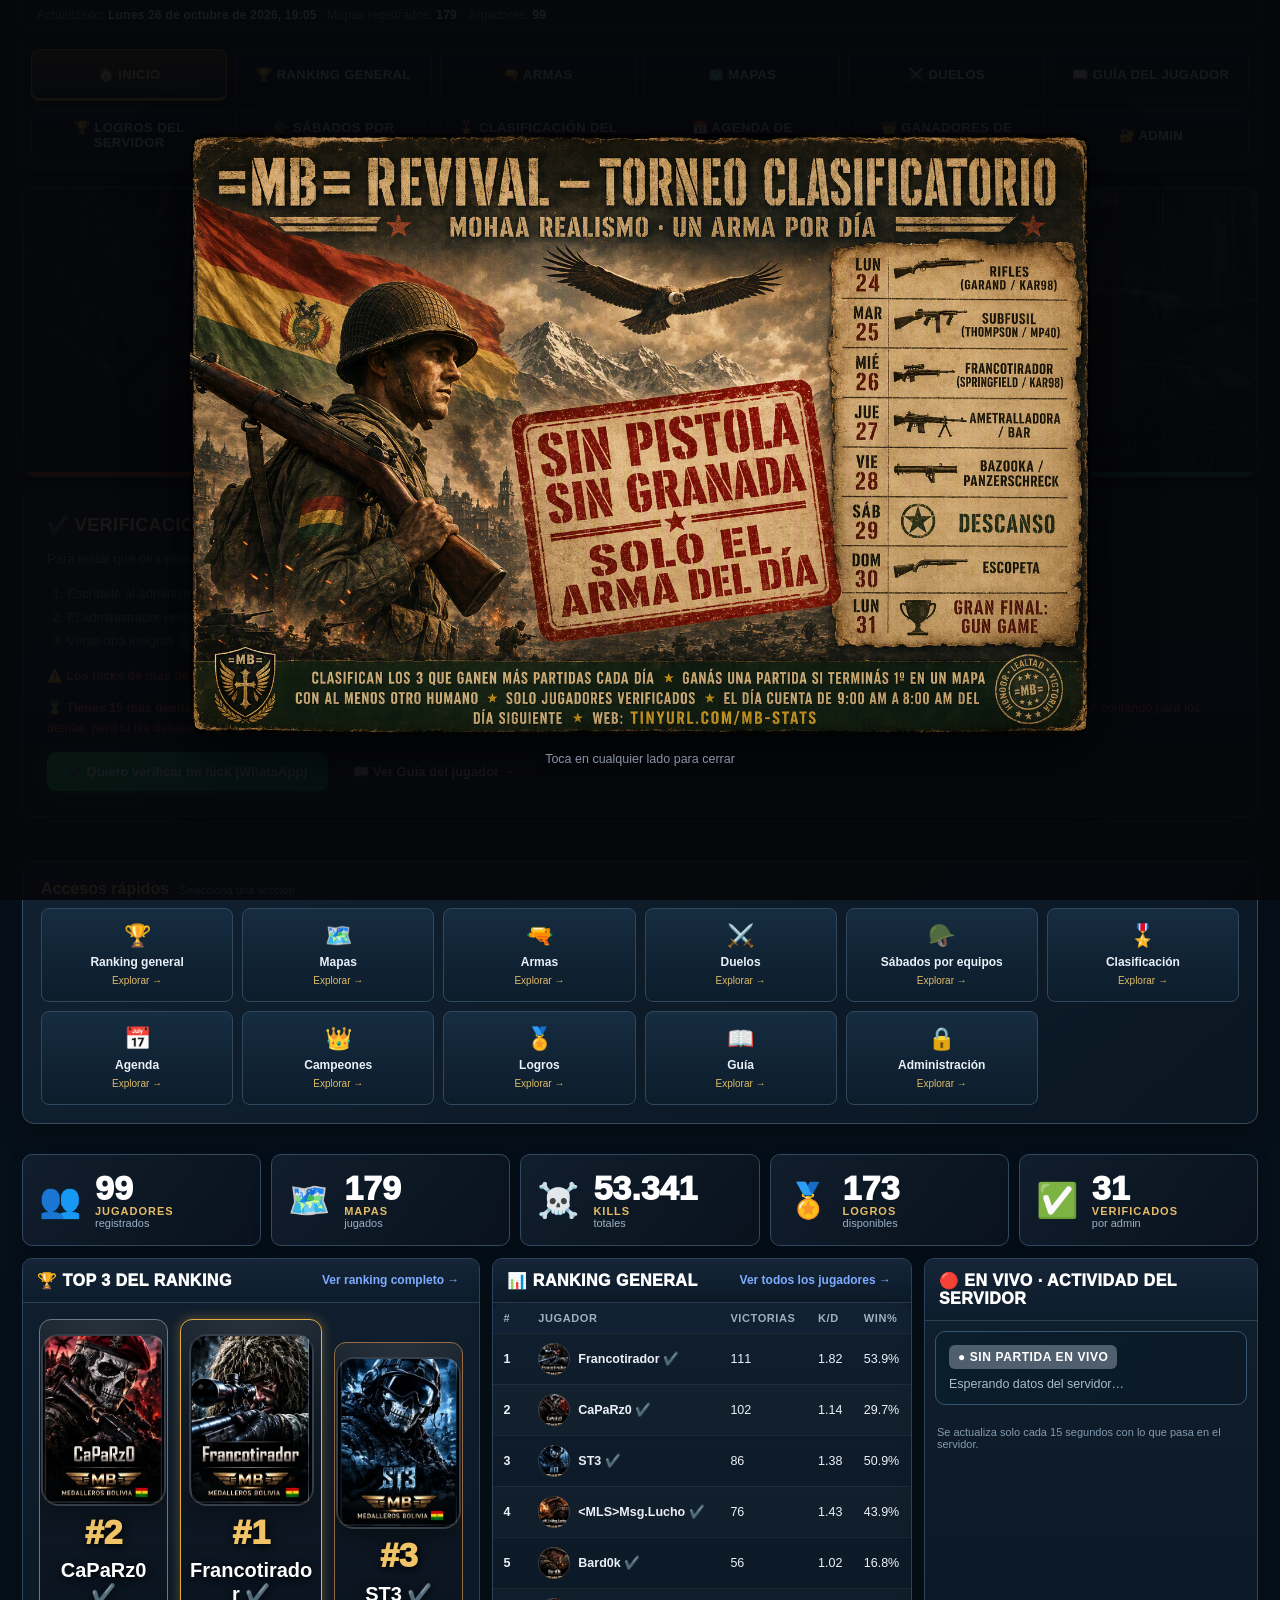
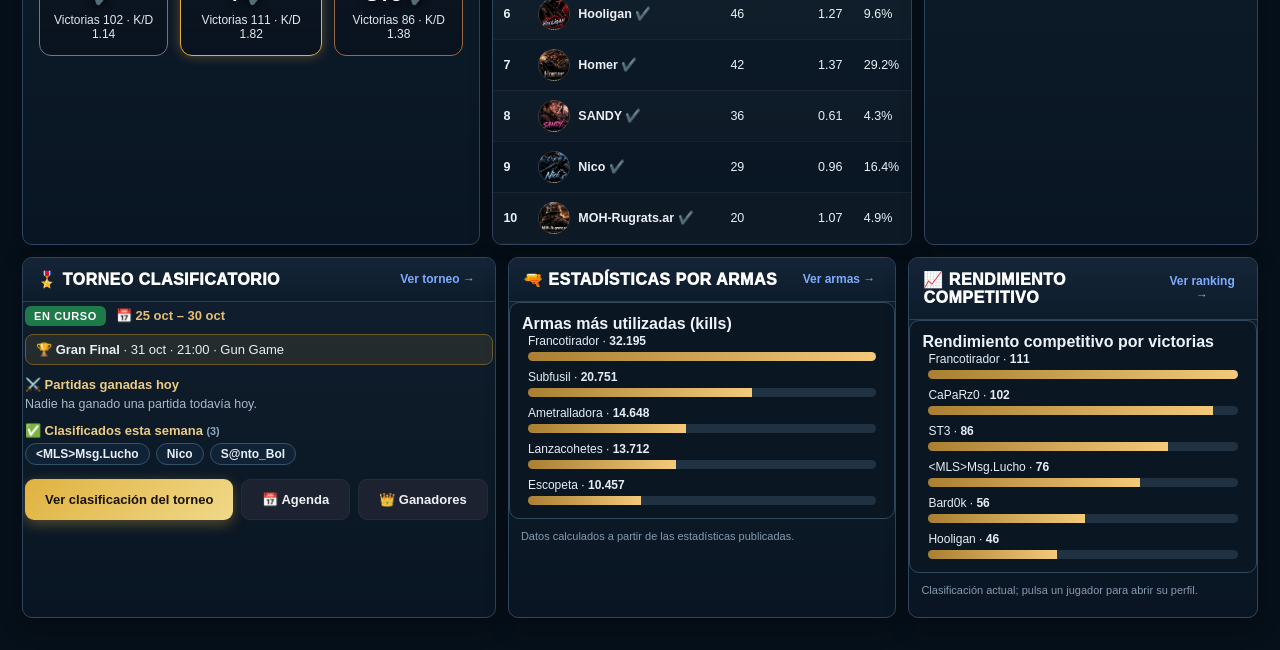
==== leaderboard.html @ cb5a365a "Actualizacion automatica 26/10/2026 19:05:04.91" ====
<!DOCTYPE html>
<html lang="es">
<head>
<meta charset="UTF-8">
<meta name="viewport" content="width=device-width, initial-scale=1.0">
<link rel="icon" href="data:image/svg+xml,%3Csvg%20xmlns%3D%22http%3A%2F%2Fwww.w3.org%2F2000%2Fsvg%22%20viewBox%3D%220%200%2064%2064%22%3E%3Ccircle%20cx%3D%2232%22%20cy%3D%2232%22%20r%3D%2230%22%20fill%3D%22%23171b24%22%20stroke%3D%22%23e0b23f%22%20stroke-width%3D%223%22%2F%3E%3Ctext%20x%3D%2232%22%20y%3D%2241%22%20text-anchor%3D%22middle%22%20font-family%3D%22Arial%2C%20sans-serif%22%20font-weight%3D%22800%22%20font-size%3D%2224%22%20fill%3D%22%23e0b23f%22%3EMB%3C%2Ftext%3E%3C%2Fsvg%3E">
<title>Estadisticas del servidor MOHAA Bolivia</title>
<style>
  :root{
    --bg:#0a0c10;--bg2:#141821;--panel:#171b24;--panel2:#1d2230;--line:#262c3a;
    --txt:#eef0f3;--muted:#8b93a6;--accent:#e0b23f;--accent2:#7c8f52;
    --good:#5fd07a;--bad:#e2635f;--shadow:0 10px 30px rgba(0,0,0,.45);
  }
  *{box-sizing:border-box;}
  body{
    margin:0;color:var(--txt);font-family:'Segoe UI',Arial,sans-serif;padding:36px 20px;
    background-color:var(--bg);
    background-image:
      radial-gradient(circle at 15% 0%, rgba(224,178,63,.10) 0%, transparent 45%),
      radial-gradient(circle at 90% 10%, rgba(124,143,82,.10) 0%, transparent 40%),
      linear-gradient(180deg, rgba(10,12,16,.80) 0%, rgba(10,12,16,.94) 100%),
      url('bg-battle.jpg');
    background-repeat:no-repeat, no-repeat, no-repeat, no-repeat;
    background-position:15% 0%, 90% 10%, center, center top;
    background-size:auto, auto, auto, cover;
    background-attachment:fixed, fixed, fixed, fixed;
    min-height:100vh;
  }
  .page-container{max-width:1180px;margin:0 auto;}

  .hero{
    display:flex;align-items:center;gap:14px;margin-bottom:6px;
    padding-bottom:18px;border-bottom:1px solid var(--line);
  }
  .hero .icon{font-size:32px;filter:drop-shadow(0 2px 6px rgba(224,178,63,.4));}
  h1{
    margin:0;font-size:26px;font-weight:800;letter-spacing:.3px;
    background:linear-gradient(90deg,var(--accent),#f0d98a 60%,var(--accent2));
    -webkit-background-clip:text;background-clip:text;color:transparent;
  }
  .sub{color:var(--muted);font-size:12.5px;margin:18px 0 24px;letter-spacing:.2px;}
  .sub b{color:var(--txt);}

  nav.tabs{
    display:grid;grid-template-columns:repeat(4,1fr);gap:6px;background:var(--panel);border:1px solid var(--line);
    border-radius:12px;padding:6px;margin-bottom:24px;box-shadow:var(--shadow);
  }
  nav.tabs button{
    text-align:center;
    background:none;border:none;color:var(--muted);font-size:13.5px;font-weight:700;
    padding:10px 18px;cursor:pointer;border-radius:8px;transition:all .18s ease;
    letter-spacing:.2px;
  }
  nav.tabs button:hover{color:var(--txt);background:var(--panel2);}
  nav.tabs button.active{
    color:#1a1305;background:linear-gradient(135deg,var(--accent),#f0d98a);
    box-shadow:0 4px 14px rgba(224,178,63,.35);
  }

  .toolbar{display:flex;gap:14px;margin-bottom:18px;align-items:flex-end;flex-wrap:wrap;}
  input#search, select{
    background:var(--panel2);border:1px solid var(--line);color:var(--txt);
    padding:10px 14px;border-radius:8px;font-size:13px;transition:border-color .15s, box-shadow .15s;
  }
  input#search:focus, select:focus{outline:none;border-color:var(--accent);box-shadow:0 0 0 3px rgba(224,178,63,.15);}
  input#search{width:260px;}

  table{
    width:100%;border-collapse:collapse;background:var(--panel);border-radius:10px;
    overflow:hidden;box-shadow:var(--shadow);
  }
  th,td{padding:11px 14px;text-align:left;border-bottom:1px solid var(--line);font-size:13px;}
  th{
    background:var(--panel2);color:var(--accent);cursor:pointer;user-select:none;
    position:sticky;top:0;font-weight:700;text-transform:uppercase;font-size:11px;
    letter-spacing:.4px;transition:color .15s;
  }
  th:hover{color:#fff;}
  tbody tr{transition:background .12s;}
  tbody tr:nth-child(even){background:rgba(255,255,255,.015);}
  tbody tr:hover{background:var(--panel2);}
  td.name{font-weight:700;}
  tbody tr:nth-child(1) td.name{color:var(--accent);}
  tbody tr:nth-child(1) td.name::before{content:'👑 ';}
  .vs{color:var(--muted);font-weight:400;font-size:11px;}

  .panel{display:none;animation:fadeIn .35s cubic-bezier(.22,.8,.36,1);}
  .panel.active{display:block;}
  @keyframes fadeIn{from{opacity:0;transform:translateY(8px);}to{opacity:1;transform:translateY(0);}}

  .player-link{cursor:pointer;}
  .player-link:hover{text-decoration:underline;color:var(--accent);}
  .verified-badge{
    font-size:13px;cursor:help;display:inline-flex;align-items:center;justify-content:center;
    background:rgba(95,208,122,.18);border:1px solid rgba(95,208,122,.5);border-radius:50%;
    width:20px;height:20px;vertical-align:middle;margin-left:2px;
  }

  .guide-card{
    background:var(--panel);border:1px solid var(--line);border-radius:12px;padding:24px;
    margin-bottom:18px;box-shadow:var(--shadow);
  }
  .rule-block{border-top:1px solid var(--line);padding:14px 0;}
  .rule-block:first-of-type{border-top:none;padding-top:6px;}
  .rule-title{font-weight:800;font-size:13.5px;color:var(--accent);margin-bottom:5px;}
  .rule-block p{color:var(--muted);font-size:13px;line-height:1.6;margin:0;}
  .guide-goto{cursor:pointer;color:var(--accent);transition:opacity .15s;}
  .guide-goto:hover{opacity:0.7;text-decoration:underline;}

  .prize-banner{
    background:linear-gradient(135deg,rgba(224,178,63,.15),rgba(124,143,82,.1));
    border:1px solid rgba(224,178,63,.4);border-radius:12px;padding:16px 20px;
    margin-bottom:20px;font-size:13.5px;line-height:1.6;color:var(--txt);
  }
  .prize-banner b{color:var(--accent);}

  .table-scroll{overflow-x:auto;-webkit-overflow-scrolling:touch;}
  .table-scroll table{min-width:600px;}

  /* ================== CELULAR (no afecta computadora) ================== */
  @media (max-width: 768px) {
    body{padding:14px 10px;background-attachment:scroll, scroll, scroll, scroll;}
    .page-container{max-width:100%;}

    .hero{gap:8px;}
    .hero svg{width:34px;height:auto;}
    h1{font-size:17px;}
    .sub{font-size:10.5px;}

    .server-card-body{flex-direction:column;align-items:flex-start;gap:10px;padding:12px 14px;}
    .server-banner img{width:100%;height:auto;}

    nav.tabs{gap:4px;padding:4px;grid-template-columns:repeat(2,1fr);}
    nav.tabs button{padding:8px 6px;font-size:11px;}

    .stat-grid{grid-template-columns:repeat(2,1fr) !important;}

    /* ===== Logros en mobile: lista de 1 columna, tarjeta en fila (icono | texto) ===== */
    .ach-grid{grid-template-columns:1fr !important;gap:8px;}
    .ach-card{
      display:flex !important;align-items:flex-start;text-align:left !important;
      gap:12px;padding:12px 42px 12px 12px !important;
    }
    .ach-icon{font-size:28px !important;margin:0 !important;flex-shrink:0;line-height:1;}
    .ach-body{flex:1;min-width:0;}
    .ach-name{font-size:13px !important;}
    .ach-desc{min-height:0 !important;font-size:11px !important;}
    .ach-tier{top:10px !important;right:10px !important;}
    .ach-progress, .ach-progress-label{margin-top:6px;}

    /* Filtros de nivel (D/C/B/A/S/Σ): scroll horizontal en vez de amontonarse */
    .ach-legend{
      flex-wrap:nowrap !important;overflow-x:auto;-webkit-overflow-scrolling:touch;
      padding-bottom:6px;margin-left:-10px;margin-right:-10px;padding-left:10px;padding-right:10px;
      scrollbar-width:none;
    }
    .ach-legend::-webkit-scrollbar{display:none;}
    .ach-filter-btn{flex-shrink:0;padding:9px 14px !important;font-size:12px !important;}

    /* Toggle Desbloqueados/Pendientes dentro del perfil: mas grande y parejo */
    .ach-status-toggle{gap:6px;}
    .ach-status-btn{flex:1;text-align:center;padding:11px 8px !important;}

    .modal-cols{grid-template-columns:1fr !important;}
    .duel-stat-grid{grid-template-columns:1fr !important;gap:14px;}
    .podium-wrap{grid-template-columns:1fr !important;}
    .podium-1, .podium-2, .podium-3{order:0 !important;}
    .feature-grid{grid-template-columns:1fr !important;}

    .home-hero{padding:22px 16px;}
    .home-hero-top{flex-direction:column;align-items:flex-start;gap:8px;}
    .home-hero-title{font-size:19px !important;line-height:1.25;overflow-wrap:anywhere;}
    .home-hero-sub{font-size:12.5px;}
    .home-hero-actions{flex-direction:column;}
    .home-hero-actions .home-btn{width:100%;text-align:center;}

    .toolbar{flex-direction:column;align-items:stretch;}
    .filter-group{width:100%;}
    input#search, select, #duelPlayerA, #duelPlayerB{width:100%;min-width:0;}
    .vs-label{align-self:center;margin:4px 0;}

    .profile-header{flex-wrap:wrap;}
    .modal{padding:18px;max-width:100%;}
    .stat-box .val{font-size:16px;}

    .hour-chart{height:44px;}
    .chart-card{overflow-x:auto;-webkit-overflow-scrolling:touch;}
    .chart-card svg{min-width:500px;}

    .weapon-carousel{padding:16px;min-height:76px;}
    .weapon-slide-name{font-size:17px;}

    .top-map-card{flex-wrap:wrap;padding:14px;}
    .top-map-icon{width:44px;height:44px;}
    .top-map-name{font-size:13.5px;}
    .top-map-stats{font-size:11px;}

    .verify-item span[style*="margin-left:auto"],
    .online-item span[style*="margin-left:auto"],
    .feed-item span[style*="margin-left:auto"]{
      margin-left:0 !important;width:100%;
    }

    .tier-master-badge{font-size:9.5px;padding:1px 5px;}
  }

  .modal-overlay{display:none;position:fixed;inset:0;background:rgba(5,6,8,.72);backdrop-filter:blur(3px);align-items:center;justify-content:center;z-index:100;padding:20px;}
  .modal-overlay.active{display:flex;}
  .modal{
    background:var(--panel);border:1px solid var(--line);border-radius:14px;max-width:720px;
    width:100%;max-height:85vh;overflow-y:auto;padding:26px;box-shadow:0 20px 60px rgba(0,0,0,.6);
    animation:popIn .18s ease;
  }
  @keyframes popIn{from{opacity:0;transform:scale(.97);}to{opacity:1;transform:scale(1);}}
  .modal h2{margin:0 0 4px;color:var(--accent);font-size:20px;}
  .modal .modal-sub{color:var(--muted);font-size:12px;margin-bottom:18px;}
  .modal .close-btn{position:absolute;top:18px;right:24px;background:var(--panel2);border:1px solid var(--line);border-radius:8px;width:30px;height:30px;color:var(--muted);font-size:15px;cursor:pointer;transition:all .15s;}
  .modal .close-btn:hover{color:#fff;border-color:var(--bad);}
  .stat-grid{display:grid;grid-template-columns:repeat(4,1fr);gap:10px;margin-bottom:20px;}
  .stat-box{
    background:var(--panel2);border:1px solid var(--line);border-radius:8px;padding:12px 10px;
    text-align:center;transition:transform .15s, box-shadow .15s;
  }
  .stat-box:hover{transform:translateY(-2px);box-shadow:0 6px 16px rgba(0,0,0,.3);}
  .stat-click{cursor:pointer;}
  .stat-click:hover{border-color:var(--accent);}
  .stat-box .val{font-size:19px;font-weight:800;}
  .stat-box .lbl{font-size:10.5px;color:var(--muted);margin-top:3px;text-transform:uppercase;letter-spacing:.3px;}
  .stat-box.good .val{color:var(--good);}
  .stat-box.bad .val{color:var(--bad);}
  .modal-section-title{color:var(--accent);font-size:12.5px;font-weight:800;margin:16px 0 8px;text-transform:uppercase;letter-spacing:.5px;}
  .modal table{font-size:12px;box-shadow:none;}
  .modal-cols{display:grid;grid-template-columns:1fr 1fr;gap:20px;}
  .bot-tag{background:#3a2a1a;color:#e0a95f;font-size:10px;padding:3px 7px;border-radius:5px;font-weight:800;letter-spacing:.3px;}
  #panel-admin input, #panel-admin textarea{background:var(--panel2);border:1px solid var(--line);color:var(--txt);padding:9px 12px;border-radius:8px;font-size:13px;font-family:inherit;box-sizing:border-box;}
  #panel-admin input:focus, #panel-admin textarea:focus{outline:none;border-color:var(--accent);}
  #panel-admin label > input, #panel-admin label > select, #panel-admin label > textarea{display:block;width:100%;margin-top:4px;}
  #panel-admin input[type=checkbox]{width:auto;display:inline;padding:0;}
  #panel-admin a{color:#8cc4ff;text-decoration:none;}
  #panel-admin a:hover{text-decoration:underline;}
  .admin-btn{background:var(--panel2);border:1px solid var(--line);color:var(--txt);padding:9px 14px;border-radius:8px;cursor:pointer;font-size:13px;font-weight:600;}
  .admin-btn:hover{border-color:var(--accent);color:var(--accent);}
  .ip-btn{background:var(--panel2);border:1px solid var(--line);color:var(--muted);padding:6px 11px;border-radius:6px;cursor:pointer;font-size:12px;transition:all .15s;}
  .ip-btn:hover{color:var(--txt);border-color:var(--accent);box-shadow:0 0 0 3px rgba(224,178,63,.12);}
  .ip-revealed{font-family:'Consolas',monospace;font-size:12px;color:var(--txt);}

  .filter-group{display:inline-flex;flex-direction:column;gap:5px;}
  .filter-label{font-size:10.5px;text-transform:uppercase;letter-spacing:.7px;color:var(--muted);font-weight:800;}
  select#weaponSelect, select#mapSelect{min-width:220px;font-size:13px;padding:10px 14px;}
  #duelPlayerA, #duelPlayerB{min-width:200px;font-size:13px;padding:10px 14px;}
  .vs-label{align-self:center;color:var(--accent);font-weight:800;font-size:13px;margin-top:18px;}
  .duel-card, .chart-card{
    background:var(--panel);border:1px solid var(--line);border-radius:12px;padding:24px;
    margin-top:18px;box-shadow:var(--shadow);position:relative;overflow:hidden;
  }
  .duel-card::before, .chart-card::before{
    content:'';position:absolute;top:0;left:0;right:0;height:3px;
    background:linear-gradient(90deg,var(--accent),var(--accent2));
  }
  .duel-header{display:flex;align-items:center;justify-content:center;gap:18px;font-size:17px;font-weight:800;margin-bottom:18px;}
  .duel-header .vs-mid{color:var(--muted);font-size:12px;font-weight:400;}
  .duel-stat-grid{display:grid;grid-template-columns:1fr 1fr 1fr;gap:10px;text-align:center;}
  .duel-stat-grid .val{font-size:23px;font-weight:800;color:var(--accent);}
  .duel-stat-grid .lbl{font-size:11px;color:var(--muted);margin-top:4px;}
  .duel-winner{text-align:center;margin-top:16px;font-size:13px;color:var(--muted);}
  .duel-winner b{color:var(--good);}

  .chart-card{margin-bottom:16px;margin-top:0;}
  .detail-toggle{background:var(--panel);border:1px solid var(--line);border-radius:12px;padding:4px 18px;box-shadow:var(--shadow);}
  .detail-toggle summary{cursor:pointer;padding:14px 0;color:var(--muted);font-size:13px;font-weight:700;}
  .detail-toggle summary:hover{color:var(--txt);}
  .detail-toggle table{margin-bottom:14px;}
  .human-chip{
    display:inline-block;background:var(--panel2);border:1px solid var(--line);color:var(--txt);
    padding:6px 12px;border-radius:16px;font-size:12px;margin:3px 5px 0 0;transition:border-color .15s;
  }
  .human-chip:hover{border-color:var(--accent);}

  .server-card{
    background:var(--panel);border:1px solid var(--line);border-radius:12px;
    margin-bottom:22px;box-shadow:var(--shadow);overflow:hidden;
  }
  .server-flag-bar{height:4px;background:linear-gradient(90deg,#d52b1e 0%,#d52b1e 33%,#f9e300 33%,#f9e300 66%,#007934 66%,#007934 100%);opacity:.55;}
  .server-card-body{display:flex;flex-wrap:wrap;gap:22px;align-items:center;padding:14px 20px;}
  .server-item{display:flex;align-items:center;gap:8px;font-size:13px;}
  .server-name{font-weight:800;font-size:14px;color:var(--txt);letter-spacing:.2px;}
  .server-lbl{color:var(--muted);font-size:10.5px;text-transform:uppercase;letter-spacing:.4px;font-weight:700;}
  .server-val{color:var(--accent);font-weight:700;font-family:'Consolas',monospace;font-size:13px;}
  .server-link{text-decoration:none;}
  .server-link:hover{text-decoration:underline;}
  .copy-btn{background:var(--panel2);border:1px solid var(--line);border-radius:6px;padding:3px 7px;cursor:pointer;font-size:12px;transition:border-color .15s;}
  .copy-btn:hover{border-color:var(--accent);}

  .server-banner{display:flex;justify-content:center;padding:12px 20px 18px;border-top:1px solid var(--line);}
  .server-banner img{max-width:100%;height:auto;border-radius:6px;}

  .profile-header{display:flex;align-items:center;gap:14px;margin-bottom:14px;}
  .rank-badge{
    background:linear-gradient(135deg,var(--accent),#f0d98a);color:#1a1305;font-weight:800;
    font-size:15px;border-radius:10px;padding:10px 14px;box-shadow:0 4px 14px rgba(224,178,63,.3);
    flex-shrink:0;
  }
  .profile-chips{display:flex;gap:8px;flex-wrap:wrap;margin-bottom:18px;}
  .chip{
    display:inline-block;padding:6px 12px;border-radius:14px;font-size:12px;
    border:1px solid var(--line);background:var(--panel2);color:var(--muted);
  }
  .chip b{color:var(--txt);}
  .chip-good{border-color:rgba(95,208,122,.35);}
  .chip-good b{color:var(--good);}
  .chip-bad{border-color:rgba(226,99,95,.35);}
  .chip-bad b{color:var(--bad);}
  .chip-wrap{display:flex;flex-wrap:wrap;gap:6px;}

  .bar-row{display:flex;align-items:center;gap:10px;margin-bottom:8px;font-size:12px;}
  .bar-label{width:80px;flex-shrink:0;color:var(--txt);text-transform:capitalize;}
  .bar-track{flex:1;background:var(--panel2);border-radius:4px;height:10px;overflow:hidden;}
  .bar-fill{height:100%;background:linear-gradient(90deg,var(--accent2),var(--accent));border-radius:4px;transition:width .3s;}
  .bar-value{width:70px;flex-shrink:0;text-align:right;color:var(--muted);font-size:11px;}
  .bar-pct{color:var(--muted);}

  .hour-chart{display:flex;align-items:flex-end;gap:2px;height:60px;background:var(--panel2);border-radius:8px;padding:8px;}
  .hour-bar{flex:1;background:linear-gradient(180deg,var(--accent),var(--accent2));border-radius:2px 2px 0 0;min-height:2px;transition:opacity .15s;}
  .hour-bar:hover{opacity:.7;}
  .hour-chart-labels{display:flex;justify-content:space-between;color:var(--muted);font-size:10px;margin-top:4px;padding:0 4px;}

  .ach-grid{display:grid;grid-template-columns:repeat(3,1fr);gap:10px;}
  .ach-card{
    background:var(--panel2);border:1px solid var(--line);border-radius:10px;padding:12px 10px;
    text-align:center;position:relative;transition:transform .15s;
  }
  .ach-card:not(.locked):hover{transform:translateY(-2px);}
  .ach-card.locked{opacity:.5;}
  .ach-tier{
    position:absolute;top:6px;right:8px;font-size:9px;font-weight:800;padding:1px 6px;
    border-radius:4px;color:#0a0c10;
  }
  .ach-card.tier-d .ach-tier{background:#8b93a6;}
  .ach-card.tier-c .ach-tier{background:var(--good);}
  .ach-card.tier-b .ach-tier{background:#4a9fd8;}
  .ach-card.tier-a .ach-tier{background:#a35fd0;}
  .ach-card.tier-s .ach-tier{background:var(--accent);}
  .ach-card.tier-sigma .ach-tier{background:linear-gradient(135deg,#e02b2b,#7c0a0a);color:#fff;}
  .ach-icon{font-size:26px;margin:6px 0 4px;}
  .ach-name{font-size:12px;font-weight:800;color:var(--txt);margin-bottom:3px;}
  .ach-desc{font-size:10.5px;color:var(--muted);line-height:1.3;min-height:26px;}
  .ach-progress{background:var(--line);border-radius:3px;height:5px;margin-top:8px;overflow:hidden;}
  .ach-progress-fill{height:100%;background:var(--accent);border-radius:3px;}
  .ach-progress-label{font-size:9.5px;color:var(--muted);margin-top:3px;}
  .ach-card:not(.locked){box-shadow:0 4px 12px rgba(224,178,63,.12);}
  .ach-card.tier-s:not(.locked){animation:sGlow 2.4s ease-in-out infinite;}
  .ach-card.tier-sigma:not(.locked){animation:sigmaGlow 2s ease-in-out infinite;border-color:rgba(224,43,43,.5);}
  @keyframes sGlow{0%,100%{box-shadow:0 4px 12px rgba(224,178,63,.15);}50%{box-shadow:0 0 22px rgba(224,178,63,.55);}}
  @keyframes sigmaGlow{0%,100%{box-shadow:0 4px 14px rgba(224,43,43,.2);}50%{box-shadow:0 0 26px rgba(224,43,43,.6);}}

  .ach-status-toggle{display:flex;gap:8px;margin-bottom:12px;}
  .ach-status-btn{
    background:var(--panel2);border:1px solid var(--line);color:var(--muted);font-size:12.5px;font-weight:800;
    padding:9px 16px;border-radius:8px;cursor:pointer;transition:all .15s;
  }
  .ach-status-btn:hover{color:var(--txt);border-color:var(--accent);}
  .ach-status-btn.active{background:linear-gradient(135deg,var(--accent),#f0d98a);color:#1a1305;border-color:transparent;}
  .ach-legend{display:flex;gap:6px;flex-wrap:wrap;margin-bottom:14px;}
  .ach-filter-btn{
    display:inline-flex;align-items:center;gap:6px;background:var(--panel2);border:1px solid var(--line);
    color:var(--muted);font-size:11px;font-weight:700;padding:6px 11px;border-radius:20px;cursor:pointer;
    transition:all .15s;
  }
  .ach-filter-btn:hover{color:var(--txt);border-color:var(--accent);}
  .ach-filter-btn.active{background:var(--accent);color:#1a1305;border-color:var(--accent);}
  .ach-filter-btn.active .ach-dot{box-shadow:0 0 0 2px rgba(0,0,0,.2);}
  .ach-dot{width:8px;height:8px;border-radius:50%;display:inline-block;}
  .ach-dot.tier-d{background:#8b93a6;}
  .ach-dot.tier-c{background:var(--good);}
  .ach-dot.tier-b{background:#4a9fd8;}
  .ach-dot.tier-a{background:#a35fd0;}
  .ach-dot.tier-s{background:var(--accent);}
  .ach-dot.tier-sigma{background:linear-gradient(135deg,#e02b2b,#7c0a0a);}

  .tier-master-badge{
    display:inline-flex;align-items:center;gap:3px;font-size:10.5px;font-weight:800;
    padding:2px 7px;border-radius:20px;vertical-align:middle;color:#fff;
    text-shadow:0 1px 2px rgba(0,0,0,.4);
  }
  .tier-master-badge.tier-d{background:#8b93a6;}
  .tier-master-badge.tier-c{background:var(--good);}
  .tier-master-badge.tier-b{background:#4a9fd8;}
  .tier-master-badge.tier-a{background:#a35fd0;}
  .tier-master-badge.tier-s{background:var(--accent);color:#1a1305;text-shadow:none;}
  .tier-master-badge.tier-sigma{background:linear-gradient(135deg,#e02b2b,#7c0a0a);animation:sigmaGlow 2s ease-in-out infinite;}

  .home-hero{
    position:relative;border-radius:16px;overflow:hidden;padding:40px 32px;margin-bottom:8px;
    background:
      radial-gradient(circle at 20% 20%, rgba(224,178,63,.18) 0%, transparent 50%),
      radial-gradient(circle at 85% 80%, rgba(124,143,82,.18) 0%, transparent 50%),
      linear-gradient(135deg, var(--panel) 0%, var(--panel2) 100%);
    border:1px solid var(--line);box-shadow:var(--shadow);
  }
  .home-hero-flag{position:absolute;top:0;left:0;right:0;height:4px;background:linear-gradient(90deg,#d52b1e 0%,#d52b1e 33%,#f9e300 33%,#f9e300 66%,#007934 66%,#007934 100%);opacity:.6;}
  .home-hero-topo{position:absolute;inset:0;overflow:hidden;pointer-events:none;}
  .home-hero-topo svg{width:100%;height:100%;}
  .home-hero-top{display:flex;align-items:center;gap:16px;margin-bottom:10px;position:relative;z-index:1;}
  .home-hero-content{position:relative;z-index:1;}
  .home-hero-badge{display:inline-block;background:var(--panel2);border:1px solid var(--line);color:var(--accent);font-size:11px;font-weight:800;padding:5px 12px;border-radius:20px;margin-bottom:14px;letter-spacing:.3px;}
  .home-hero-title{
    margin:0 0 10px;font-size:28px;font-weight:800;
    background:linear-gradient(90deg,var(--accent),#f0d98a 60%,var(--accent2));
    -webkit-background-clip:text;background-clip:text;color:transparent;
  }
  .home-hero-sub{color:var(--muted);font-size:14px;max-width:640px;line-height:1.5;margin-bottom:22px;}
  .home-hero-tagline{color:var(--accent);font-size:12.5px;font-weight:700;letter-spacing:.3px;margin:0 0 8px;text-transform:uppercase;}
  .home-hero-actions{display:flex;gap:12px;flex-wrap:wrap;}
  .home-btn{
    background:var(--panel2);border:1px solid var(--line);color:var(--txt);font-weight:700;font-size:13px;
    padding:12px 20px;border-radius:9px;cursor:pointer;transition:all .15s;
    display:inline-block;text-decoration:none;
  }
  .home-btn:hover{border-color:var(--accent);transform:translateY(-1px);}
  .home-btn.primary{background:linear-gradient(135deg,var(--accent),#f0d98a);color:#1a1305;border:none;box-shadow:0 4px 14px rgba(224,178,63,.35);}
  .home-btn.primary:hover{box-shadow:0 6px 18px rgba(224,178,63,.45);}
  .home-btn.verify{background:linear-gradient(135deg,#25d366,#128c7e);color:#fff;border:none;font-weight:800;box-shadow:0 4px 14px rgba(37,211,102,.35);}
  .home-btn.verify:hover{box-shadow:0 6px 18px rgba(37,211,102,.5);}

  .podium-wrap{display:grid;grid-template-columns:1fr 1.15fr 1fr;gap:12px;align-items:end;margin-top:12px;}
  .podium-card{
    background:var(--panel);border:1px solid var(--line);border-radius:12px;padding:20px 14px;
    text-align:center;cursor:pointer;transition:transform .15s;box-shadow:var(--shadow);
  }
  .podium-card:hover{transform:translateY(-3px);}
  .podium-2{order:1;}
  .podium-1{order:2;padding-top:28px;border-color:rgba(224,178,63,.4);box-shadow:0 0 24px rgba(224,178,63,.15);}
  .podium-3{order:3;}
  .podium-medal{font-size:32px;margin-bottom:6px;}
  .podium-name{font-weight:800;font-size:14px;margin-bottom:4px;}
  .podium-stats{color:var(--muted);font-size:11.5px;}

  .feature-grid{display:grid;grid-template-columns:repeat(auto-fit,minmax(190px,1fr));gap:14px;margin-top:12px;}
  .feature-card{
    background:var(--panel);border:1px solid var(--line);border-radius:12px;padding:20px;cursor:pointer;
    transition:all .15s;box-shadow:var(--shadow);
  }
  .feature-card:hover{border-color:var(--accent);transform:translateY(-3px);}
  .feature-icon{font-size:26px;margin-bottom:8px;}
  .feature-title{font-weight:800;font-size:14px;margin-bottom:6px;}
  .feature-desc{color:var(--muted);font-size:12px;line-height:1.4;min-height:48px;}
  .feature-cta{color:var(--accent);font-size:12px;font-weight:700;margin-top:10px;}

  .tier-master-card{
    background:var(--panel);border:1px solid var(--line);border-radius:12px;padding:18px 20px;
    box-shadow:var(--shadow);
  }
  .tier-master-item{
    display:flex;align-items:center;gap:10px;padding:10px 0;border-bottom:1px solid var(--line);
    cursor:pointer;font-size:13px;color:var(--txt);transition:padding-left .15s;
  }
  .tier-master-item:last-child{border-bottom:none;}
  .tier-master-item:hover{padding-left:6px;color:var(--accent);}
  .tier-master-item b{color:var(--accent);}
  .tier-master-item:hover b{color:inherit;}

  .online-now-card{
    background:var(--panel);border:1px solid var(--line);border-radius:12px;padding:14px 18px;
    box-shadow:var(--shadow);
  }
  .online-item{
    display:flex;align-items:center;gap:8px;padding:8px 0;border-bottom:1px solid var(--line);
    cursor:pointer;font-size:13px;color:var(--txt);flex-wrap:wrap;
  }
  .online-item:last-child{border-bottom:none;}
  .online-item:hover{color:var(--accent);}
  .online-item b{color:var(--txt);}
  .online-dot{width:8px;height:8px;border-radius:50%;background:var(--good);box-shadow:0 0 6px var(--good);flex-shrink:0;
    animation:onlinePulse 1.6s infinite;}
  @keyframes onlinePulse{0%,100%{opacity:1;}50%{opacity:.4;}}

  .verify-item{
    display:flex;align-items:center;gap:8px;padding:8px 0;border-bottom:1px solid var(--line);
    cursor:pointer;font-size:13px;color:var(--txt);flex-wrap:wrap;
  }
  .verify-item:last-child{border-bottom:none;}
  .verify-item:hover{color:var(--accent);}
  .verify-item b{color:var(--txt);}
  .verify-blink{animation:verifyBlink 1.4s infinite;}
  @keyframes verifyBlink{0%,100%{background:transparent;}50%{background:rgba(226,99,95,.18);}}
  .chip.verify-blink{animation:verifyBlink 1.4s infinite;}

  .weapon-carousel{
    background:var(--panel);border:1px solid var(--line);border-radius:12px;padding:24px;
    box-shadow:var(--shadow);min-height:90px;position:relative;overflow:hidden;
  }
  .weapon-slide{display:none;text-align:center;animation:weaponFade .5s ease;}
  .weapon-slide.active{display:block;}
  @keyframes weaponFade{from{opacity:0;}to{opacity:1;}}
  .weapon-slide-label{color:var(--muted);font-size:11px;text-transform:uppercase;letter-spacing:.5px;margin-bottom:6px;}
  .weapon-slide-name{font-size:20px;font-weight:800;color:var(--accent);cursor:pointer;}
  .weapon-slide-name:hover{text-decoration:underline;}
  .weapon-slide-kills{color:var(--muted);font-size:12px;margin-top:4px;}

  .top-map-card{
    background:var(--panel);border:1px solid var(--line);border-radius:12px;padding:18px;
    box-shadow:var(--shadow);display:flex;align-items:center;gap:16px;
  }
  .top-map-icon{width:64px;height:64px;flex-shrink:0;}
  .top-map-icon svg{width:100%;height:100%;}
  .top-map-name{font-weight:800;font-size:15px;margin-bottom:4px;}
  .top-map-stats{color:var(--muted);font-size:12px;}

  .records-grid{display:grid;grid-template-columns:repeat(auto-fit,minmax(260px,1fr));gap:12px;}

  .torneo-days-list{display:flex;flex-direction:column;gap:12px;margin-top:16px;}
  .torneo-day-card{
    background:var(--panel);border:1px solid var(--line);border-radius:12px;padding:16px 18px;
    box-shadow:var(--shadow);
  }
  .torneo-day-title{font-weight:800;font-size:14px;color:var(--accent);margin-bottom:10px;}
  .torneo-podio-item{display:flex;align-items:center;gap:10px;padding:6px 0;font-size:13.5px;}
  .torneo-medal{font-size:20px;width:26px;text-align:center;}
  .torneo-kills{color:var(--muted);font-size:12px;margin-left:auto;}
  .torneo-podio-item .player-link{cursor:pointer;}
  .torneo-podio-item .player-link:hover{color:var(--accent);}

  .cal-legend{display:flex;gap:18px;flex-wrap:wrap;font-size:12px;color:var(--muted);margin:12px 0 18px;}
  .cal-legend span.dot{width:10px;height:10px;border-radius:50%;display:inline-block;margin-right:5px;vertical-align:middle;}
  .cal-wrap{display:flex;flex-direction:column;gap:22px;}
  .cal-month{background:var(--panel);border:1px solid var(--line);border-radius:12px;padding:16px 18px;box-shadow:var(--shadow);}
  .cal-month-title{font-weight:800;font-size:14.5px;color:var(--accent);margin-bottom:12px;text-transform:capitalize;}
  .cal-grid{display:grid;grid-template-columns:repeat(7,1fr);gap:5px;}
  .cal-dow{font-size:11px;color:var(--muted);text-align:center;font-weight:700;padding-bottom:4px;}
  .cal-cell{position:relative;aspect-ratio:1/1;border-radius:8px;background:var(--panel2);border:1px solid var(--line);display:flex;flex-direction:column;align-items:center;justify-content:center;font-size:12px;color:var(--txt);cursor:pointer;transition:transform .1s;}
  .cal-cell:hover{transform:scale(1.06);border-color:var(--accent);}
  .cal-cell.cal-empty{background:transparent;border:none;cursor:default;pointer-events:none;}
  .cal-cell.cal-clasif{background:rgba(124,143,82,0.18);border-color:var(--accent2);}
  .cal-cell.cal-final{background:rgba(224,178,63,0.20);border-color:var(--accent);}
  .cal-cell.cal-today{outline:2px solid var(--accent);outline-offset:1px;}
  .cal-daynum{font-weight:700;line-height:1;}
  .cal-badge{font-size:13px;margin-top:2px;line-height:1;}
  @media (max-width:520px){ .cal-cell{font-size:10px;} .cal-badge{font-size:11px;} }

  .ganadores-list{display:flex;flex-direction:column;gap:10px;margin-top:16px;}
  .ganador-item{display:flex;align-items:center;gap:12px;padding:12px 14px;background:var(--panel2);border-radius:10px;border:1px solid var(--border);}
  .ganador-medal{font-size:26px;width:34px;text-align:center;}
  .ganador-info{flex:1;min-width:0;}
  .ganador-nombre{font-weight:800;font-size:15px;color:var(--txt);}
  .ganador-torneo{font-size:12.5px;color:var(--accent);}
  .ganador-fecha{color:var(--muted);font-size:12px;white-space:nowrap;}
  .susp-table{width:100%;border-collapse:collapse;margin-top:14px;font-size:13.5px;}
  .susp-table th,.susp-table td{padding:8px 10px;text-align:left;border-bottom:1px solid var(--line);white-space:nowrap;}
  .susp-table th{color:var(--muted);font-size:12px;text-transform:uppercase;}
  .susp-mini{color:var(--muted);font-size:11px;}
  tr.susp-rojo{background:rgba(220,40,40,0.13);}
  tr.susp-rojo td{font-weight:700;}
  tr.susp-amarillo{background:rgba(230,180,20,0.10);}
  .record-card{
    background:var(--panel);border:1px solid var(--line);border-radius:12px;padding:14px 16px;
    box-shadow:var(--shadow);display:flex;align-items:center;gap:12px;
  }
  .record-icon{font-size:28px;flex-shrink:0;}
  .record-label{color:var(--muted);font-size:11px;margin-bottom:3px;}
  .record-holder{font-size:13.5px;cursor:pointer;}
  .record-holder:hover{color:var(--accent);}
  .record-holder b{color:var(--accent);}

  .closest-ach-card{
    background:var(--panel);border:1px solid var(--line);border-radius:12px;padding:14px 16px;
    box-shadow:var(--shadow);
  }
  .closest-ach-item{display:flex;align-items:flex-start;gap:12px;padding:10px 0;border-bottom:1px solid var(--line);cursor:pointer;transition:opacity .15s;}
  .closest-ach-item:hover{opacity:.8;}
  .closest-ach-item:last-child{border-bottom:none;}
  .closest-ach-icon{font-size:24px;flex-shrink:0;}
  .closest-ach-body{flex:1;}
  .closest-ach-name{font-size:13.5px;font-weight:700;margin-bottom:6px;}

  .rank-change{font-size:10px;font-weight:800;}
  .rank-change.up{color:var(--good);}
  .rank-change.down{color:var(--bad);}
  .feed-item{
    display:flex;align-items:center;gap:8px;padding:8px 0;border-bottom:1px solid var(--line);
    cursor:pointer;font-size:12.5px;color:var(--txt);flex-wrap:wrap;
  }
  .feed-item:last-child{border-bottom:none;}
  .feed-item:hover{color:var(--accent);}
  .feed-item b{color:var(--txt);}
  .ach-link{cursor:pointer;text-decoration:underline;text-decoration-style:dotted;text-decoration-color:var(--muted);}
  .ach-link:hover{color:var(--accent);}
  .ach-card.highlight-flash{animation:achFlash 1.6s ease;}
  @keyframes achFlash{0%,100%{box-shadow:none;}30%{box-shadow:0 0 0 3px var(--accent);}}

  .ach-detail-card{
    background:var(--panel);border:1px solid var(--line);border-radius:16px;max-width:420px;
    width:100%;padding:34px 28px;box-shadow:0 20px 60px rgba(0,0,0,.6);text-align:center;
    animation:popIn .18s ease;
  }
  .ach-detail-tier{
    display:inline-block;font-size:12px;font-weight:800;letter-spacing:1px;padding:4px 14px;
    border-radius:20px;margin-bottom:18px;color:#fff;text-shadow:0 1px 2px rgba(0,0,0,.4);
  }
  .ach-detail-tier.tier-d{background:#8b93a6;}
  .ach-detail-tier.tier-c{background:var(--good);}
  .ach-detail-tier.tier-b{background:#4a9fd8;}
  .ach-detail-tier.tier-a{background:#a35fd0;}
  .ach-detail-tier.tier-s{background:var(--accent);color:#1a1305;text-shadow:none;}
  .ach-detail-tier.tier-sigma{background:linear-gradient(135deg,#e02b2b,#7c0a0a);}
  .ach-detail-icon{font-size:72px;line-height:1;margin-bottom:14px;}
  .ach-detail-name{font-size:23px;font-weight:800;color:var(--txt);margin-bottom:10px;}
  .ach-detail-desc{font-size:15px;color:var(--muted);line-height:1.5;margin-bottom:18px;}
  .ach-detail-status{font-size:13px;font-weight:700;padding:8px 16px;border-radius:8px;display:inline-block;}
  .ach-detail-status.unlocked{background:rgba(124,143,82,.18);color:var(--good);}
  .ach-detail-status.locked{background:rgba(139,147,166,.15);color:var(--muted);}  /* Esta regla va al final a proposito: tiene que ganarle siempre a las reglas
     de mobile que fuerzan display:flex en .ach-card, para que el filtro de
     nivel/estado pueda ocultar tarjetas tambien en pantallas chicas. */
  .ach-card.js-hidden{display:none !important;}

  .live-hint{color:var(--muted);font-size:10.5px;margin-top:6px;text-align:right;}
  .lv-card{border:2px solid var(--bad);border-radius:12px;background:var(--panel);padding:14px 16px;box-shadow:var(--shadow);}
  .lv-head{font-weight:900;font-size:15px;letter-spacing:.5px;color:var(--bad);display:flex;align-items:center;gap:8px;}
  .lv-dot{width:10px;height:10px;border-radius:50%;background:var(--bad);display:inline-block;animation:lvPulse 1.2s infinite;}
  @keyframes lvPulse{0%{opacity:1}50%{opacity:.25}100%{opacity:1}}
  .lv-age{margin-left:auto;font-size:11px;font-weight:600;color:var(--muted);letter-spacing:0;}
  .lv-conn{font-size:12.5px;margin:6px 0 10px;color:var(--txt);}
  .lv-grid{display:grid;grid-template-columns:minmax(0,1.6fr) minmax(0,1fr);gap:18px;}
  @media (max-width:760px){.lv-grid{grid-template-columns:1fr;}}
  .lv-sub{font-size:13.5px;margin:2px 0 8px;}
  .lv-title{font-size:12.5px;font-weight:800;color:var(--accent);margin:12px 0 4px;}
  .lv-title small{color:var(--muted);font-weight:600;}
  .lv-row{display:flex;align-items:center;gap:8px;font-size:13px;padding:3px 0 1px;}
  .lv-pos{color:var(--muted);font-size:11.5px;min-width:34px;}
  .lv-name{flex:1;min-width:0;overflow:hidden;text-overflow:ellipsis;}
  .lv-val{font-weight:800;white-space:nowrap;text-align:right;}
  .lv-val small{color:var(--muted);font-weight:600;}
  .lv-bar{height:5px;background:var(--panel2);border-radius:3px;overflow:hidden;margin:1px 0 3px;}
  .lv-bar div{height:100%;border-radius:3px;transition:width .6s;}
  .lv-chip{font-size:10px;border:1px solid var(--line);border-radius:8px;padding:0 5px;color:var(--muted);font-weight:700;}
  .lv-ok{border-color:var(--good);color:var(--good);}
  .lv-hot{border-color:var(--bad);color:var(--bad);}
  .lv-muted{color:var(--muted);font-size:12.5px;}
  .lv-final{border:1px solid var(--accent);border-radius:10px;background:rgba(224,178,63,0.10);padding:8px 10px;margin:4px 0 10px;}
  .lv-final-t{font-weight:900;font-size:14px;margin-bottom:4px;}
  .lv-feed-i{font-size:12.5px;padding:3px 0;border-bottom:1px solid var(--line);}
  .lv-feed-i span{color:var(--muted);font-size:11px;margin-right:4px;}

  .promo-overlay{
    display:none;position:fixed;inset:0;background:rgba(6,7,10,.92);z-index:200;
    align-items:center;justify-content:center;padding:20px;cursor:pointer;
    animation:fadeIn .25s ease;
  }
  .promo-overlay.active{display:flex;}
  .promo-inner{max-width:900px;width:100%;text-align:center;}
  .promo-inner img{width:100%;border-radius:14px;box-shadow:0 20px 60px rgba(0,0,0,.7);}
  .promo-hint{color:var(--muted);font-size:12.5px;margin-top:14px;}
</style>
<!-- MB-RECURSOS-V19 -->
<link rel="stylesheet" href="assets/mb-v12.css?v=25">
<script src="assets/mb-v12.js?v=25" defer></script>
<script src="assets/mb-v13-fix.js?v=25" defer></script>
<script src="assets/mb-v14-verified.js?v=25" defer></script>
<link rel="stylesheet" href="assets/mb-v15-home.css?v=25">
<script src="assets/mb-v15-home.js?v=25" defer></script>
<link rel="stylesheet" href="assets/mb-v17.css?v=25">
<script src="assets/mb-v17.js?v=25" defer></script>
<link rel="stylesheet" href="assets/mb-live-home.css?v=25">
<script src="assets/mb-live-home.js?v=25" defer></script>
<link rel="stylesheet" href="assets/mb-home-interactivo.css?v=25">
<script src="assets/mb-home-interactivo.js?v=25" defer></script>
<link rel="stylesheet" href="assets/mb-v18-weapons.css?v=25">
<script src="assets/mb-v18-weapons.js?v=25" defer></script>
<!-- /MB-RECURSOS-V19 -->
</head>
<body>
  <div class="page-container">
  <div class="hero">
    
  <svg viewBox="0 0 120 140" width="46" height="53.66666666666667" xmlns="http://www.w3.org/2000/svg">
    <defs>
      <linearGradient id="mbGold" x1="0%" y1="0%" x2="100%" y2="100%">
        <stop offset="0%" stop-color="#f0d98a"/>
        <stop offset="100%" stop-color="#c98f1f"/>
      </linearGradient>
    </defs>
    <circle cx="60" cy="58" r="52" fill="#171b24" stroke="url(#mbGold)" stroke-width="4"/>
    <circle cx="60" cy="58" r="43" fill="none" stroke="#3a3f4d" stroke-width="1.5"/>
    <path d="M60 20 L64 30 L75 30 L66 37 L69 48 L60 41 L51 48 L54 37 L45 30 L56 30 Z" fill="url(#mbGold)"/>
    <text x="60" y="76" text-anchor="middle" font-family="Segoe UI, Arial, sans-serif" font-weight="800" font-size="26" fill="url(#mbGold)">MB</text>
    <path d="M28 82 Q60 92 92 82 L92 96 Q60 106 28 96 Z" fill="#171b24" stroke="url(#mbGold)" stroke-width="1.5"/>
    <rect x="35" y="118" width="16" height="20" fill="#d52b1e"/>
    <rect x="52" y="118" width="16" height="20" fill="#f9e300"/>
    <rect x="69" y="118" width="16" height="20" fill="#007934"/>
  </svg>
    <h1>Rankings — Servidor MOHAA BOLIVIA</h1>
  </div>
  <div class="sub">Actualizado: <b>Lunes 26 de octubre de 2026, 19:05</b> · Mapas registrados: <b>179</b> · Jugadores: <b>99</b></div>

  <nav class="tabs">
    <button class="tab-btn active" data-tab="inicio">🏠 Inicio</button>
    <button class="tab-btn" data-tab="ranking">🏆 Ranking General</button>
    <button class="tab-btn" data-tab="armas">🔫 Armas</button>
    <button class="tab-btn" data-tab="mapas">🗺️ Mapas</button>
    <button class="tab-btn" data-tab="duelos">⚔️ Duelos</button>
    <button class="tab-btn" data-tab="guia">📖 Guía del Jugador</button>
    <button class="tab-btn" data-tab="logros-premios">🏆 Logros del Servidor</button>
    <button class="tab-btn" data-tab="sabados">🪖 Sábados por Equipos</button>
    <button class="tab-btn" data-tab="torneo">🎖️ Clasificación del Torneo</button>
    <button class="tab-btn" data-tab="agenda">📅 Agenda de Torneos</button>
    <button class="tab-btn" data-tab="ganadores">👑 Ganadores de Torneos</button>
    <button class="tab-btn" data-tab="admin">🔐 Admin</button>
  </nav>

  <section class="panel active" id="panel-inicio">
    
    <div id="liveWrap" style="display:none;margin:0 0 18px;"></div>
    <div id="duelWrap" style="display:none;margin:0 0 18px;"></div>
    <div class="home-hero">
      <div class="home-hero-flag"></div>
      <div class="home-hero-topo">
  <svg viewBox="0 0 600 260" preserveAspectRatio="none" xmlns="http://www.w3.org/2000/svg">
    <defs>
      <clipPath id="heroClip"><rect x="0" y="0" width="600" height="260"/></clipPath>
    </defs>
    <g clip-path="url(#heroClip)">
      <!-- manchas tipo camuflaje, muy sutiles -->
      <g fill="#7c8f52" fill-opacity="0.07">
        <ellipse cx="80" cy="200" rx="90" ry="40" transform="rotate(-8 80 200)"/>
        <ellipse cx="300" cy="230" rx="120" ry="45" transform="rotate(5 300 230)"/>
        <ellipse cx="520" cy="190" rx="100" ry="42" transform="rotate(-4 520 190)"/>
        <ellipse cx="180" cy="80" rx="70" ry="30" transform="rotate(10 180 80)"/>
        <ellipse cx="440" cy="60" rx="80" ry="32" transform="rotate(-6 440 60)"/>
      </g>

      <!-- lineas topograficas -->
      <g fill="none" stroke="#e0b23f" stroke-opacity="0.3" stroke-width="1">
        <path d="M-20 40 Q 100 0, 220 50 T 460 30 T 640 60"/>
        <path d="M-20 90 Q 120 50, 240 100 T 480 80 T 640 110"/>
        <path d="M-20 140 Q 140 100, 260 150 T 500 130 T 640 160"/>
      </g>

      <!-- silueta de trinchera en la base -->
      <path d="M-20 260 L-20 220 L40 220 L55 240 L90 210 L130 245 L170 215 L210 250 L260 218
               L300 248 L345 212 L390 246 L430 216 L470 250 L515 214 L560 244 L600 220 L620 260 Z"
            fill="#0a0c10" fill-opacity="0.55"/>

      <!-- alambre de puas decorativo -->
      <g stroke="#8b93a6" stroke-opacity="0.4" stroke-width="1" fill="none">
        <path d="M20 190 Q 150 175, 280 192 T 560 185"/>
        <g stroke-width="0.8">
          <path d="M60 187 l-5 -8 M60 187 l5 -8 M60 187 l0 -10"/>
          <path d="M160 180 l-5 -8 M160 180 l5 -8 M160 180 l0 -10"/>
          <path d="M260 190 l-5 -8 M260 190 l5 -8 M260 190 l0 -10"/>
          <path d="M380 183 l-5 -8 M380 183 l5 -8 M380 183 l0 -10"/>
          <path d="M480 188 l-5 -8 M480 188 l5 -8 M480 188 l0 -10"/>
        </g>
      </g>
    </g>

    <g fill="#e0b23f" fill-opacity="0.5">
      <circle cx="120" cy="60" r="2"/>
      <circle cx="340" cy="110" r="2"/>
      <circle cx="500" cy="70" r="2"/>
    </g>
  </svg></div>
      <div class="home-hero-content">
        <div class="home-hero-badge">🇧🇴 Servidor Boliviano</div>
        <div class="home-hero-top">
          
  <svg viewBox="0 0 120 140" width="72" height="84" xmlns="http://www.w3.org/2000/svg">
    <defs>
      <linearGradient id="mbGold" x1="0%" y1="0%" x2="100%" y2="100%">
        <stop offset="0%" stop-color="#f0d98a"/>
        <stop offset="100%" stop-color="#c98f1f"/>
      </linearGradient>
    </defs>
    <circle cx="60" cy="58" r="52" fill="#171b24" stroke="url(#mbGold)" stroke-width="4"/>
    <circle cx="60" cy="58" r="43" fill="none" stroke="#3a3f4d" stroke-width="1.5"/>
    <path d="M60 20 L64 30 L75 30 L66 37 L69 48 L60 41 L51 48 L54 37 L45 30 L56 30 Z" fill="url(#mbGold)"/>
    <text x="60" y="76" text-anchor="middle" font-family="Segoe UI, Arial, sans-serif" font-weight="800" font-size="26" fill="url(#mbGold)">MB</text>
    <path d="M28 82 Q60 92 92 82 L92 96 Q60 106 28 96 Z" fill="#171b24" stroke="url(#mbGold)" stroke-width="1.5"/>
    <rect x="35" y="118" width="16" height="20" fill="#d52b1e"/>
    <rect x="52" y="118" width="16" height="20" fill="#f9e300"/>
    <rect x="69" y="118" width="16" height="20" fill="#007934"/>
  </svg>
          <h2 class="home-hero-title">=MB= Revival Lun | Web: tinyurl.com/mb-stats</h2>
        </div>
        <p class="home-hero-tagline">El sitio oficial de estadísticas del servidor comunitario de Medal of Honor: Allied Assault en Bolivia.</p>
        <p class="home-hero-sub">Domingo a Viernes: <b>Todos contra Todos</b> · Sábados: <b>Escolta al Tanque</b> por equipos 🪖</p>
        <div class="home-hero-actions">
          <a class="home-btn verify" href="https://wa.me/59176024936?text=Hola%20Mr.Sipi!%20Quiero%20verificar%20mi%20nick%20en%20el%20server%20%3DMB%3D.%20Mi%20nick%20es%3A%20" target="_blank" rel="noopener">✔️ Quiero verificar mi nick</a>
          <button class="home-btn primary" data-goto="ranking">🏆 Ver Ranking</button>
          <button class="home-btn" data-goto="sabados">🪖 Sábados por Equipos</button>
          <button class="home-btn" data-goto="simultaneos">📅 Ver Actividad</button>
          <a class="home-btn" href="https://www.facebook.com/share/183GuXhr2H/?mibextid=wwXIfr" target="_blank" rel="noopener">📘 Facebook</a>
          <a class="home-btn" href="https://chat.whatsapp.com/EYW1Cj6iRb96XnUoNfjTMj" target="_blank" rel="noopener">💬 Grupo de WhatsApp</a>
        </div>
      </div>
    </div>

    

    <div class="stat-grid" style="grid-template-columns:repeat(5,1fr);margin:22px 0;">
      <div class="stat-box good stat-click" data-goto="ranking"><div class="val count-up" data-target="99">0</div><div class="lbl">Jugadores registrados</div></div>
      <div class="stat-box stat-click" data-goto="ranking"><div class="val count-up" data-target="31">0</div><div class="lbl">Jugadores verificados</div></div>
      <div class="stat-box stat-click" data-goto="ranking"><div class="val count-up" data-target="53341">0</div><div class="lbl">Kills totales</div></div>
      <div class="stat-box stat-click" data-goto="mapas"><div class="val count-up" data-target="179">0</div><div class="lbl">Mapas registrados</div></div>
      <div class="stat-box stat-click" data-goto="logros-premios"><div class="val count-up" data-target="173">0</div><div class="lbl">Logros disponibles por jugador</div></div>
    </div>

    <div class="modal-section-title" style="font-size:14px;">🏅 Top 3 del Ranking</div>
    <div class="podium-wrap">
    <div class="podium-card podium-1 player-link" data-player="Francotirador">
      <div class="podium-medal">🥇</div>
      <div class="podium-name">Francotirador</div>
      <div class="podium-stats">3385 kills · K/D 1.82</div>
    </div>
    <div class="podium-card podium-2 player-link" data-player="CaPaRz0">
      <div class="podium-medal">🥈</div>
      <div class="podium-name">CaPaRz0</div>
      <div class="podium-stats">5169 kills · K/D 1.14</div>
    </div>
    <div class="podium-card podium-3 player-link" data-player="ST3">
      <div class="podium-medal">🥉</div>
      <div class="podium-name">ST3</div>
      <div class="podium-stats">3044 kills · K/D 1.38</div>
    </div></div>

    
    <div class="modal-section-title" style="font-size:14px;margin-top:26px;">🪖 Top 3 de los Sábados <span style="font-size:11px;color:var(--muted);font-weight:400;">(Escolta al Tanque, por victorias)</span></div>
    <div class="podium-wrap">
    <div class="podium-card podium-1 player-link" data-player="SANDY">
      <div class="podium-medal">🥇</div>
      <div class="podium-name">SANDY</div>
      <div class="podium-stats">22 victorias · 175 kills</div>
    </div>
    <div class="podium-card podium-2 player-link" data-player="MOH-Rugrats.ar">
      <div class="podium-medal">🥈</div>
      <div class="podium-name">MOH-Rugrats.ar</div>
      <div class="podium-stats">15 victorias · 184 kills</div>
    </div>
    <div class="podium-card podium-3 player-link" data-player="Mr.Sipi">
      <div class="podium-medal">🥉</div>
      <div class="podium-name">Mr.Sipi</div>
      <div class="podium-stats">14 victorias · 221 kills</div>
    </div></div>

    <div class="modal-section-title" style="font-size:14px;margin-top:26px;">🔥 Top de la Semana</div>
    <div class="online-now-card">
    <div class="online-item player-link" data-player="&lt;MLS&gt;Msg.Lucho">
      <b>#1 &lt;MLS&gt;Msg.Lucho</b>
      <span style="color:var(--muted);font-size:11px;margin-left:auto;">🏆 10 vict · 207 kills esta semana</span>
    </div>
    <div class="online-item player-link" data-player="Bard0k">
      <b>#2 Bard0k</b>
      <span style="color:var(--muted);font-size:11px;margin-left:auto;">🏆 10 vict · 177 kills esta semana</span>
    </div>
    <div class="online-item player-link" data-player="Hooligan">
      <b>#3 Hooligan</b>
      <span style="color:var(--muted);font-size:11px;margin-left:auto;">🏆 8 vict · 356 kills esta semana</span>
    </div>
    <div class="online-item player-link" data-player="Blitz">
      <b>#4 Blitz</b>
      <span style="color:var(--muted);font-size:11px;margin-left:auto;">🏆 5 vict · 232 kills esta semana</span>
    </div>
    <div class="online-item player-link" data-player="Homer">
      <b>#5 Homer</b>
      <span style="color:var(--muted);font-size:11px;margin-left:auto;">🏆 5 vict · 214 kills esta semana</span>
    </div>
    <div class="online-item player-link" data-player="MANIAK">
      <b>#6 MANIAK</b>
      <span style="color:var(--muted);font-size:11px;margin-left:auto;">🏆 4 vict · 170 kills esta semana</span>
    </div>
    <div class="online-item player-link" data-player="MOH-Rugrats.ar">
      <b>#7 MOH-Rugrats.ar</b>
      <span style="color:var(--muted);font-size:11px;margin-left:auto;">🏆 3 vict · 272 kills esta semana</span>
    </div>
    <div class="online-item player-link" data-player="S@nto_Bol">
      <b>#8 S@nto_Bol</b>
      <span style="color:var(--muted);font-size:11px;margin-left:auto;">🏆 3 vict · 250 kills esta semana</span>
    </div>
    <div class="online-item player-link" data-player="Maverick">
      <b>#9 Maverick</b>
      <span style="color:var(--muted);font-size:11px;margin-left:auto;">🏆 3 vict · 177 kills esta semana</span>
    </div>
    <div class="online-item player-link" data-player="SANDY">
      <b>#10 SANDY</b>
      <span style="color:var(--muted);font-size:11px;margin-left:auto;">🏆 2 vict · 332 kills esta semana</span>
    </div></div>

    
    <div class="modal-section-title" style="font-size:14px;margin-top:26px;">🏛️ Salón de la Fama — Récords del Servidor</div>
    <div class="records-grid">
    <div class="record-card">
      <div class="record-icon">🔥</div>
      <div class="record-info">
        <div class="record-label">Mejor racha de kills sin morir</div>
        <div class="record-holder player-link" data-player="Francotirador"><b>Francotirador</b> — 62</div>
      </div>
    </div>
    <div class="record-card">
      <div class="record-icon">⚡</div>
      <div class="record-info">
        <div class="record-label">Combo más largo (kills en cadena)</div>
        <div class="record-holder player-link" data-player="Francotirador"><b>Francotirador</b> — 17</div>
      </div>
    </div>
    <div class="record-card">
      <div class="record-icon">⏱️</div>
      <div class="record-info">
        <div class="record-label">Sesión más larga jugada</div>
        <div class="record-holder player-link" data-player="SANDY"><b>SANDY</b> — 164 min</div>
      </div>
    </div>
    <div class="record-card">
      <div class="record-icon">😈</div>
      <div class="record-info">
        <div class="record-label">Más venganzas conseguidas</div>
        <div class="record-holder player-link" data-player="SANDY"><b>SANDY</b> — 1374</div>
      </div>
    </div>
    <div class="record-card">
      <div class="record-icon">🚩</div>
      <div class="record-info">
        <div class="record-label">Más veces con el primer kill de la partida</div>
        <div class="record-holder player-link" data-player="SANDY"><b>SANDY</b> — 56</div>
      </div>
    </div>
    <div class="record-card">
      <div class="record-icon">☠️</div>
      <div class="record-info">
        <div class="record-label">Más kills en un solo mapa (Warehouse Dm)</div>
        <div class="record-holder player-link" data-player="CaPaRz0"><b>CaPaRz0</b> — 309</div>
      </div>
    </div></div>

    <div class="modal-section-title" style="font-size:14px;margin-top:26px;">⚔️ Mejores Duelos</div>
    <div class="online-now-card">
    <div class="online-item">
      ⚔️ <b class="player-link" data-player="SANDY">SANDY</b>
      <span style="color:var(--muted);">490 — 857</span>
      <b class="player-link" data-player="CaPaRz0">CaPaRz0</b>
      <span style="color:var(--muted);font-size:10.5px;margin-left:auto;">1347 enfrentamientos</span>
    </div>
    <div class="online-item">
      ⚔️ <b class="player-link" data-player="SANDY">SANDY</b>
      <span style="color:var(--muted);">449 — 816</span>
      <b class="player-link" data-player="Hooligan">Hooligan</b>
      <span style="color:var(--muted);font-size:10.5px;margin-left:auto;">1265 enfrentamientos</span>
    </div>
    <div class="online-item">
      ⚔️ <b class="player-link" data-player="SANDY">SANDY</b>
      <span style="color:var(--muted);">387 — 677</span>
      <b class="player-link" data-player="MOH-Rugrats.ar">MOH-Rugrats.ar</b>
      <span style="color:var(--muted);font-size:10.5px;margin-left:auto;">1064 enfrentamientos</span>
    </div>
    <div class="online-item">
      ⚔️ <b class="player-link" data-player="CaPaRz0">CaPaRz0</b>
      <span style="color:var(--muted);">499 — 538</span>
      <b class="player-link" data-player="Hooligan">Hooligan</b>
      <span style="color:var(--muted);font-size:10.5px;margin-left:auto;">1037 enfrentamientos</span>
    </div>
    <div class="online-item">
      ⚔️ <b class="player-link" data-player="Bard0k">Bard0k</b>
      <span style="color:var(--muted);">530 — 373</span>
      <b class="player-link" data-player="SANDY">SANDY</b>
      <span style="color:var(--muted);font-size:10.5px;margin-left:auto;">903 enfrentamientos</span>
    </div></div>

    <div class="modal-section-title" style="font-size:14px;margin-top:26px;">🎖️ Maestros de Nivel</div>
    <div class="tier-master-card"><div style="color:var(--muted);font-size:12.5px;">Todavía nadie completó un nivel entero de logros. ¡Sé el primero!</div></div>


    <div class="server-card" style="margin-top:26px;">
      <div class="server-flag-bar"></div>
      <div class="server-card-body">
        <div class="server-item server-name">🇧🇴 =MB= Revival Lun | Web: tinyurl.com/mb-stats</div>
        <div class="server-item">
          <span class="server-lbl">IP del servidor</span>
          <span class="server-val ip-copy" id="serverIp">190.181.28.38:12203</span>
          <button class="copy-btn" id="copyIpBtn" title="Copiar IP">📋</button>
        </div>
        <div class="server-item">
          <span class="server-lbl">Propietario</span>
          <span class="server-val">Mr.Sipi</span>
        </div>
        <div class="server-item">
          <span class="server-lbl">Contacto</span>
          <a class="server-val server-link" href="https://wa.me/59176024936" target="_blank" rel="noopener">📱 +591 76024936</a>
        </div>
        <div class="server-item">
          <span class="server-lbl">Comunidad</span>
          <a class="server-val server-link" href="https://www.facebook.com/share/183GuXhr2H/?mibextid=wwXIfr" target="_blank" rel="noopener">📘 Facebook</a>
          <a class="server-val server-link" href="https://chat.whatsapp.com/EYW1Cj6iRb96XnUoNfjTMj" target="_blank" rel="noopener" style="margin-left:10px;">💬 Grupo de WhatsApp</a>
        </div>
      </div>
      <div class="server-banner" title="Lo actualiza GameTracker, puede tardar unos minutos">
        <a href="https://www.gametracker.com/server_info/190.181.28.38:12203/" target="_blank" rel="noopener">
          <img src="https://cache.gametracker.com/server_info/190.181.28.38:12203/b_560_95_1.png?nocache=1793055904271" border="0" width="560" height="95" alt="Estado en vivo del servidor en GameTracker" loading="lazy">
        </a>
      </div>
    </div>

    <div class="modal-section-title" style="font-size:14px;margin-top:26px;">⚠️ Verificación de Identidad Pendiente</div>
    <div class="online-now-card">
    <div class="verify-item player-link verify-blink" data-player="-[CSL]-Sdo lLipToNl">
      ⚠️ <b>-[CSL]-Sdo lLipToNl</b> no está verificado
      <span style="color:var(--muted);font-size:11px;margin-left:auto;">quedan 2 día(s)</span>
    </div>
    <div class="verify-item player-link verify-blink" data-player="R@UL HN">
      ⚠️ <b>R@UL HN</b> no está verificado
      <span style="color:var(--muted);font-size:11px;margin-left:auto;">quedan 3 día(s)</span>
    </div>
    <div class="verify-item player-link " data-player="kinder_gentler_fish">
      ⚠️ <b>kinder_gentler_fish</b> no está verificado
      <span style="color:var(--muted);font-size:11px;margin-left:auto;">quedan 4 día(s)</span>
    </div>
    <div class="verify-item player-link " data-player="Shah the Ripper">
      ⚠️ <b>Shah the Ripper</b> no está verificado
      <span style="color:var(--muted);font-size:11px;margin-left:auto;">quedan 4 día(s)</span>
    </div>
    <div class="verify-item player-link " data-player="fabrixp">
      ⚠️ <b>fabrixp</b> no está verificado
      <span style="color:var(--muted);font-size:11px;margin-left:auto;">quedan 4 día(s)</span>
    </div>
    <div class="verify-item player-link " data-player="I_LOVE_MLS_7025">
      ⚠️ <b>I_LOVE_MLS_7025</b> no está verificado
      <span style="color:var(--muted);font-size:11px;margin-left:auto;">quedan 5 día(s)</span>
    </div>
    <div class="verify-item player-link " data-player="HN COMPU DE ANDRES HN">
      ⚠️ <b>HN COMPU DE ANDRES HN</b> no está verificado
      <span style="color:var(--muted);font-size:11px;margin-left:auto;">quedan 5 día(s)</span>
    </div>
    <div class="verify-item player-link " data-player="HN COMPU DE MARCEL HN">
      ⚠️ <b>HN COMPU DE MARCEL HN</b> no está verificado
      <span style="color:var(--muted);font-size:11px;margin-left:auto;">quedan 5 día(s)</span>
    </div></div>

    <div class="modal-section-title" style="font-size:14px;margin-top:26px;">🔫 Mejores por Arma</div>
    <div class="weapon-carousel" id="weaponCarousel">
    <div class="weapon-slide active">
      <div class="weapon-slide-label">Top con Pistol</div>
      <div class="weapon-slide-name player-link" data-player="MOH-Rugrats.ar">MOH-Rugrats.ar</div>
      <div class="weapon-slide-kills">100 kills</div>
    </div>
    <div class="weapon-slide">
      <div class="weapon-slide-label">Top con SMG</div>
      <div class="weapon-slide-name player-link" data-player="CaPaRz0">CaPaRz0</div>
      <div class="weapon-slide-kills">4578 kills</div>
    </div>
    <div class="weapon-slide">
      <div class="weapon-slide-label">Top con Rifle</div>
      <div class="weapon-slide-name player-link" data-player="Francotirador">Francotirador</div>
      <div class="weapon-slide-kills">448 kills</div>
    </div>
    <div class="weapon-slide">
      <div class="weapon-slide-label">Top con MG</div>
      <div class="weapon-slide-name player-link" data-player="Bard0k">Bard0k</div>
      <div class="weapon-slide-kills">5381 kills</div>
    </div>
    <div class="weapon-slide">
      <div class="weapon-slide-label">Top con Sniper</div>
      <div class="weapon-slide-name player-link" data-player="Hooligan">Hooligan</div>
      <div class="weapon-slide-kills">5914 kills</div>
    </div>
    <div class="weapon-slide">
      <div class="weapon-slide-label">Top con Bazooka</div>
      <div class="weapon-slide-name player-link" data-player="SANDY">SANDY</div>
      <div class="weapon-slide-kills">8239 kills</div>
    </div>
    <div class="weapon-slide">
      <div class="weapon-slide-label">Top con Shotgun</div>
      <div class="weapon-slide-name player-link" data-player="Hooligan">Hooligan</div>
      <div class="weapon-slide-kills">3187 kills</div>
    </div>
    <div class="weapon-slide">
      <div class="weapon-slide-label">Top con Bash</div>
      <div class="weapon-slide-name player-link" data-player="MOH-Rugrats.ar">MOH-Rugrats.ar</div>
      <div class="weapon-slide-kills">145 kills</div>
    </div></div>

    
    <div class="modal-section-title" style="font-size:14px;margin-top:26px;">🗺️ Mapa Más Jugado</div>
    <div class="top-map-card">
      <div class="top-map-icon">
  <svg viewBox="0 0 100 100" xmlns="http://www.w3.org/2000/svg">
    <defs>
      <linearGradient id="mapGold" x1="0%" y1="0%" x2="100%" y2="100%">
        <stop offset="0%" stop-color="#f0d98a"/>
        <stop offset="100%" stop-color="#c98f1f"/>
      </linearGradient>
    </defs>
    <path d="M15 20 L38 12 L62 20 L85 12 L85 80 L62 88 L38 80 L15 88 Z" fill="#1d212b" stroke="url(#mapGold)" stroke-width="2"/>
    <line x1="38" y1="12" x2="38" y2="80" stroke="url(#mapGold)" stroke-width="1" stroke-dasharray="3,3" opacity="0.6"/>
    <line x1="62" y1="20" x2="62" y2="88" stroke="url(#mapGold)" stroke-width="1" stroke-dasharray="3,3" opacity="0.6"/>
    <circle cx="50" cy="45" r="6" fill="url(#mapGold)"/>
    <path d="M50 45 L50 30" stroke="url(#mapGold)" stroke-width="2"/>
    <circle cx="27" cy="60" r="3" fill="#e2635f"/>
    <circle cx="70" cy="55" r="3" fill="#5fd07a"/>
  </svg></div>
      <div class="top-map-info">
        <div class="top-map-name">Small Village</div>
        <div class="top-map-stats">169 veces jugado · 61074 kills totales · Último ganador: =MB= .ZywOo</div>
      </div>
    </div>

    <div class="modal-section-title" style="font-size:14px;margin-top:26px;">Explora las estadísticas</div>
    <div class="feature-grid">
    <div class="feature-card" data-goto="ranking">
      <div class="feature-icon">🏆</div>
      <div class="feature-title">Ranking General</div>
      <div class="feature-desc">Tabla completa con kills, K/D, headshots, rachas y más de cada jugador.</div>
      <div class="feature-cta">Ver sección →</div>
    </div>
    <div class="feature-card" data-goto="armas">
      <div class="feature-icon">🔫</div>
      <div class="feature-title">Armas</div>
      <div class="feature-desc">Rankings por tipo de arma: Rifle, Sniper, SMG, MG y más.</div>
      <div class="feature-cta">Ver sección →</div>
    </div>
    <div class="feature-card" data-goto="mapas">
      <div class="feature-icon">🗺️</div>
      <div class="feature-title">Mapas</div>
      <div class="feature-desc">Estadísticas por mapa, incluidos los que solo jugaron los bots.</div>
      <div class="feature-cta">Ver sección →</div>
    </div>
    <div class="feature-card" data-goto="duelos">
      <div class="feature-icon">⚔️</div>
      <div class="feature-title">Duelos</div>
      <div class="feature-desc">Compara cara a cara el historial de enfrentamientos entre dos jugadores.</div>
      <div class="feature-cta">Ver sección →</div>
    </div>
    <div class="feature-card" data-goto="sabados">
      <div class="feature-icon">🪖</div>
      <div class="feature-title">Sábados por Equipos</div>
      <div class="feature-desc">Escolta al Tanque: resultados de cada sábado, ranking por equipos y récords por mapa.</div>
      <div class="feature-cta">Ver sección →</div>
    </div></div>
  
  </section>

  <section class="panel" id="panel-ranking">
    <div style="background:rgba(255,255,255,.03);border-left:3px solid var(--accent);padding:8px 12px;border-radius:6px;margin-bottom:10px;font-size:12.5px;color:var(--muted);">👤 Este ranking se ordena por <b>Victorias</b> (mapas ganados): el que más gana va arriba, y el desempate es por kills. Todas las stats son <b>solo humano vs humano</b> (los bots no suman ni restan). Tus stats vs bots las ves en tu perfil (tocá tu nombre).</div>
    <div class="toolbar">
      <input id="search" placeholder="Buscar jugador...">
    </div>
    <div class="table-scroll">
    <table id="tbl-ranking">
      <thead>
        <tr>
          <th title="Posición en el ranking, ordenada por victorias (desempate por kills)">#</th>
          <th title="Nombre del jugador. Clic para ver su detalle completo (armas, zonas, rachas, logros y más)">Jugador</th>
          <th title="Mapas donde terminó como el humano con más kills. El ranking se ordena por esto.">Victorias</th>
          <th title="Número de mapas distintos en los que participó">Partidas</th>
          <th title="Kills contra humanos por partida jugada (letalidad por partida)">Frags/Mapa</th>
          <th title="Relación kills/deaths contra humanos">K/D</th>
          <th title="Porcentaje de partidas ganadas sobre partidas jugadas">Win%</th>
          <th title="Logros desbloqueados / total del catálogo">Logros</th>
          <th title="El multi-kill más grande que logró (kills seguidos en pocos segundos)">Combo</th>
          <th title="Tiempo total jugado en el servidor">Tiempo</th>
          <th title="Dirección IP de conexión, protegida con contraseña">IP</th>
        </tr>
      </thead>
      <tbody>
    <tr>
      <td>1 <span class="rank-change up" title="Subió 13 puesto(s) esta semana">▲13</span></td>
      <td class="name player-link" data-player="Francotirador">Francotirador <span class="verified-badge" title="Identidad confirmada por el administrador del servidor">✔️</span></td>
      <td>111</td>
      <td>206</td>
      <td>16.43</td>
      <td>1.82</td>
      <td>53.9%</td>
      <td>102/173</td>
      <td>17</td>
      <td>26h 50m</td>
      <td><span style="color:var(--muted);font-size:11px;" title="Las IPs solo se ven en la pagina local del admin">🔒 admin</span></td>
    </tr>
    <tr>
      <td>2 <span class="rank-change up" title="Subió 11 puesto(s) esta semana">▲11</span></td>
      <td class="name player-link" data-player="CaPaRz0">CaPaRz0 <span class="verified-badge" title="Identidad confirmada por el administrador del servidor">✔️</span></td>
      <td>102</td>
      <td>344</td>
      <td>15.03</td>
      <td>1.14</td>
      <td>29.7%</td>
      <td>101/173</td>
      <td>7</td>
      <td>49h 3m</td>
      <td><span style="color:var(--muted);font-size:11px;" title="Las IPs solo se ven en la pagina local del admin">🔒 admin</span></td>
    </tr>
    <tr>
      <td>3 <span class="rank-change up" title="Subió 12 puesto(s) esta semana">▲12</span></td>
      <td class="name player-link" data-player="ST3">ST3 <span class="verified-badge" title="Identidad confirmada por el administrador del servidor">✔️</span></td>
      <td>86</td>
      <td>169</td>
      <td>18.01</td>
      <td>1.38</td>
      <td>50.9%</td>
      <td>88/173</td>
      <td>7</td>
      <td>20h 28m</td>
      <td><span style="color:var(--muted);font-size:11px;" title="Las IPs solo se ven en la pagina local del admin">🔒 admin</span></td>
    </tr>
    <tr>
      <td>4 <span class="rank-change up" title="Subió 12 puesto(s) esta semana">▲12</span></td>
      <td class="name player-link" data-player="&lt;MLS&gt;Msg.Lucho">&lt;MLS&gt;Msg.Lucho <span class="verified-badge" title="Identidad confirmada por el administrador del servidor">✔️</span></td>
      <td>76</td>
      <td>173</td>
      <td>18.39</td>
      <td>1.43</td>
      <td>43.9%</td>
      <td>84/173</td>
      <td>5</td>
      <td>21h 28m</td>
      <td><span style="color:var(--muted);font-size:11px;" title="Las IPs solo se ven en la pagina local del admin">🔒 admin</span></td>
    </tr>
    <tr>
      <td>5 <span class="rank-change up" title="Subió 12 puesto(s) esta semana">▲12</span></td>
      <td class="name player-link" data-player="Bard0k">Bard0k <span class="verified-badge" title="Identidad confirmada por el administrador del servidor">✔️</span></td>
      <td>56</td>
      <td>333</td>
      <td>9.45</td>
      <td>1.02</td>
      <td>16.8%</td>
      <td>88/173</td>
      <td>5</td>
      <td>43h 19m</td>
      <td><span style="color:var(--muted);font-size:11px;" title="Las IPs solo se ven en la pagina local del admin">🔒 admin</span></td>
    </tr>
    <tr>
      <td>6 <span class="rank-change up" title="Subió 5 puesto(s) esta semana">▲5</span></td>
      <td class="name player-link" data-player="Hooligan">Hooligan <span class="verified-badge" title="Identidad confirmada por el administrador del servidor">✔️</span></td>
      <td>46</td>
      <td>479</td>
      <td>11.85</td>
      <td>1.27</td>
      <td>9.6%</td>
      <td>90/173</td>
      <td>6</td>
      <td>66h 8m</td>
      <td><span style="color:var(--muted);font-size:11px;" title="Las IPs solo se ven en la pagina local del admin">🔒 admin</span></td>
    </tr>
    <tr>
      <td>7 <span class="rank-change up" title="Subió 13 puesto(s) esta semana">▲13</span></td>
      <td class="name player-link" data-player="Homer">Homer <span class="verified-badge" title="Identidad confirmada por el administrador del servidor">✔️</span></td>
      <td>42</td>
      <td>144</td>
      <td>16.59</td>
      <td>1.37</td>
      <td>29.2%</td>
      <td>79/173</td>
      <td>5</td>
      <td>19h 41m</td>
      <td><span style="color:var(--muted);font-size:11px;" title="Las IPs solo se ven en la pagina local del admin">🔒 admin</span></td>
    </tr>
    <tr>
      <td>8 <span class="rank-change up" title="Subió 4 puesto(s) esta semana">▲4</span></td>
      <td class="name player-link" data-player="SANDY">SANDY <span class="verified-badge" title="Identidad confirmada por el administrador del servidor">✔️</span></td>
      <td>36</td>
      <td>832</td>
      <td>6.48</td>
      <td>0.61</td>
      <td>4.3%</td>
      <td>103/173</td>
      <td>9</td>
      <td>113h 10m</td>
      <td><span style="color:var(--muted);font-size:11px;" title="Las IPs solo se ven en la pagina local del admin">🔒 admin</span></td>
    </tr>
    <tr>
      <td>9 <span class="rank-change up" title="Subió 12 puesto(s) esta semana">▲12</span></td>
      <td class="name player-link" data-player="Nico">Nico <span class="verified-badge" title="Identidad confirmada por el administrador del servidor">✔️</span></td>
      <td>29</td>
      <td>177</td>
      <td>12.8</td>
      <td>0.96</td>
      <td>16.4%</td>
      <td>72/173</td>
      <td>5</td>
      <td>24h 16m</td>
      <td><span style="color:var(--muted);font-size:11px;" title="Las IPs solo se ven en la pagina local del admin">🔒 admin</span></td>
    </tr>
    <tr>
      <td>10 <span class="rank-change up" title="Subió 8 puesto(s) esta semana">▲8</span></td>
      <td class="name player-link" data-player="MOH-Rugrats.ar">MOH-Rugrats.ar <span class="verified-badge" title="Identidad confirmada por el administrador del servidor">✔️</span></td>
      <td>20</td>
      <td>409</td>
      <td>6.69</td>
      <td>1.07</td>
      <td>4.9%</td>
      <td>93/173</td>
      <td>4</td>
      <td>56h 0m</td>
      <td><span style="color:var(--muted);font-size:11px;" title="Las IPs solo se ven en la pagina local del admin">🔒 admin</span></td>
    </tr>
    <tr>
      <td>11 <span class="rank-change up" title="Subió 15 puesto(s) esta semana">▲15</span></td>
      <td class="name player-link" data-player="OMIXLITO">OMIXLITO <span class="verified-badge" title="Identidad confirmada por el administrador del servidor">✔️</span></td>
      <td>20</td>
      <td>87</td>
      <td>18.76</td>
      <td>1.19</td>
      <td>23%</td>
      <td>63/173</td>
      <td>4</td>
      <td>13h 22m</td>
      <td><span style="color:var(--muted);font-size:11px;" title="Las IPs solo se ven en la pagina local del admin">🔒 admin</span></td>
    </tr>
    <tr>
      <td>12 <span class="rank-change up" title="Subió 15 puesto(s) esta semana">▲15</span></td>
      <td class="name player-link" data-player="Maverick">Maverick <span class="verified-badge" title="Identidad confirmada por el administrador del servidor">✔️</span></td>
      <td>16</td>
      <td>267</td>
      <td>6.45</td>
      <td>0.68</td>
      <td>6%</td>
      <td>75/173</td>
      <td>5</td>
      <td>32h 21m</td>
      <td><span style="color:var(--muted);font-size:11px;" title="Las IPs solo se ven en la pagina local del admin">🔒 admin</span></td>
    </tr>
    <tr>
      <td>13 <span class="rank-change up" title="Subió 21 puesto(s) esta semana">▲21</span></td>
      <td class="name player-link" data-player="S@nto_Bol">S@nto_Bol <span class="verified-badge" title="Identidad confirmada por el administrador del servidor">✔️</span></td>
      <td>10</td>
      <td>55</td>
      <td>18.51</td>
      <td>1.17</td>
      <td>18.2%</td>
      <td>55/173</td>
      <td>6</td>
      <td>7h 1m</td>
      <td><span style="color:var(--muted);font-size:11px;" title="Las IPs solo se ven en la pagina local del admin">🔒 admin</span></td>
    </tr>
    <tr>
      <td>14 <span class="rank-change up" title="Subió 16 puesto(s) esta semana">▲16</span></td>
      <td class="name player-link" data-player="Soldado Ryan">Soldado Ryan <span class="verified-badge" title="Identidad confirmada por el administrador del servidor">✔️</span></td>
      <td>8</td>
      <td>217</td>
      <td>4.84</td>
      <td>0.69</td>
      <td>3.7%</td>
      <td>74/173</td>
      <td>9</td>
      <td>25h 38m</td>
      <td><span style="color:var(--muted);font-size:11px;" title="Las IPs solo se ven en la pagina local del admin">🔒 admin</span></td>
    </tr>
    <tr>
      <td>15 <span class="rank-change up" title="Subió 10 puesto(s) esta semana">▲10</span></td>
      <td class="name player-link" data-player="REV2099">REV2099 <span class="verified-badge" title="Identidad confirmada por el administrador del servidor">✔️</span></td>
      <td>6</td>
      <td>169</td>
      <td>12.2</td>
      <td>0.95</td>
      <td>3.6%</td>
      <td>70/173</td>
      <td>5</td>
      <td>23h 33m</td>
      <td><span style="color:var(--muted);font-size:11px;" title="Las IPs solo se ven en la pagina local del admin">🔒 admin</span></td>
    </tr>
    <tr>
      <td>16 <span class="rank-change up" title="Subió 19 puesto(s) esta semana">▲19</span></td>
      <td class="name player-link" data-player="DARIUS">DARIUS <span class="verified-badge" title="Identidad confirmada por el administrador del servidor">✔️</span></td>
      <td>5</td>
      <td>57</td>
      <td>12.79</td>
      <td>0.99</td>
      <td>8.8%</td>
      <td>44/173</td>
      <td>3</td>
      <td>7h 22m</td>
      <td><span style="color:var(--muted);font-size:11px;" title="Las IPs solo se ven en la pagina local del admin">🔒 admin</span></td>
    </tr>
    <tr>
      <td>17 <span class="rank-change up" title="Subió 30 puesto(s) esta semana">▲30</span></td>
      <td class="name player-link" data-player="JOSELU EL REY">JOSELU EL REY <span class="verified-badge" title="Identidad confirmada por el administrador del servidor">✔️</span></td>
      <td>5</td>
      <td>20</td>
      <td>21.6</td>
      <td>1.34</td>
      <td>25%</td>
      <td>37/173</td>
      <td>4</td>
      <td>2h 25m</td>
      <td><span style="color:var(--muted);font-size:11px;" title="Las IPs solo se ven en la pagina local del admin">🔒 admin</span></td>
    </tr>
    <tr>
      <td>18</td>
      <td class="name player-link" data-player="Blitz">Blitz</td>
      <td>5</td>
      <td>10</td>
      <td>23.2</td>
      <td>1.72</td>
      <td>50%</td>
      <td>30/173</td>
      <td>5</td>
      <td>1h 17m</td>
      <td><span style="color:var(--muted);font-size:11px;" title="Las IPs solo se ven en la pagina local del admin">🔒 admin</span></td>
    </tr>
    <tr>
      <td>19 <span class="rank-change up" title="Subió 35 puesto(s) esta semana">▲35</span></td>
      <td class="name player-link" data-player="=BoL= Chory">=BoL= Chory <span class="verified-badge" title="Identidad confirmada por el administrador del servidor">✔️</span></td>
      <td>5</td>
      <td>21</td>
      <td>9.29</td>
      <td>1.27</td>
      <td>23.8%</td>
      <td>30/173</td>
      <td>4</td>
      <td>2h 42m</td>
      <td><span style="color:var(--muted);font-size:11px;" title="Las IPs solo se ven en la pagina local del admin">🔒 admin</span></td>
    </tr>
    <tr>
      <td>20 <span class="rank-change up" title="Subió 82 puesto(s) esta semana">▲82</span></td>
      <td class="name player-link" data-player="litoelnab">litoelnab <span class="verified-badge" title="Identidad confirmada por el administrador del servidor">✔️</span></td>
      <td>5</td>
      <td>5</td>
      <td>6.8</td>
      <td>2.83</td>
      <td>100%</td>
      <td>26/173</td>
      <td>7</td>
      <td>0h 38m</td>
      <td><span style="color:var(--muted);font-size:11px;" title="Las IPs solo se ven en la pagina local del admin">🔒 admin</span></td>
    </tr>
    <tr>
      <td>21 <span class="rank-change up" title="Subió 3 puesto(s) esta semana">▲3</span></td>
      <td class="name player-link" data-player="Gral. MacArthur">Gral. MacArthur <span class="verified-badge" title="Identidad confirmada por el administrador del servidor">✔️</span></td>
      <td>4</td>
      <td>257</td>
      <td>7.2</td>
      <td>0.83</td>
      <td>1.6%</td>
      <td>74/173</td>
      <td>7</td>
      <td>39h 46m</td>
      <td><span style="color:var(--muted);font-size:11px;" title="Las IPs solo se ven en la pagina local del admin">🔒 admin</span></td>
    </tr>
    <tr>
      <td>22 <span class="rank-change up" title="Subió 15 puesto(s) esta semana">▲15</span></td>
      <td class="name player-link" data-player="Mr.Sipi">Mr.Sipi <span class="verified-badge" title="Identidad confirmada por el administrador del servidor">✔️</span></td>
      <td>4</td>
      <td>88</td>
      <td>6.9</td>
      <td>0.7</td>
      <td>4.5%</td>
      <td>66/173</td>
      <td>5</td>
      <td>18h 20m</td>
      <td><span style="color:var(--muted);font-size:11px;" title="Las IPs solo se ven en la pagina local del admin">🔒 admin</span></td>
    </tr>
    <tr>
      <td>23</td>
      <td class="name player-link" data-player="MANIAK">MANIAK</td>
      <td>4</td>
      <td>5</td>
      <td>34</td>
      <td>2.15</td>
      <td>80%</td>
      <td>22/173</td>
      <td>4</td>
      <td>0h 37m</td>
      <td><span style="color:var(--muted);font-size:11px;" title="Las IPs solo se ven en la pagina local del admin">🔒 admin</span></td>
    </tr>
    <tr>
      <td>24 <span class="rank-change up" title="Subió 24 puesto(s) esta semana">▲24</span></td>
      <td class="name player-link" data-player="-MB-cuervo">-MB-cuervo <span class="verified-badge" title="Identidad confirmada por el administrador del servidor">✔️</span></td>
      <td>2</td>
      <td>63</td>
      <td>7.4</td>
      <td>0.92</td>
      <td>3.2%</td>
      <td>44/173</td>
      <td>3</td>
      <td>8h 41m</td>
      <td><span style="color:var(--muted);font-size:11px;" title="Las IPs solo se ven en la pagina local del admin">🔒 admin</span></td>
    </tr>
    <tr>
      <td>25</td>
      <td class="name player-link" data-player="Gral. Chorycarpio">Gral. Chorycarpio</td>
      <td>2</td>
      <td>12</td>
      <td>18.75</td>
      <td>1.26</td>
      <td>16.7%</td>
      <td>24/173</td>
      <td>3</td>
      <td>1h 34m</td>
      <td><span style="color:var(--muted);font-size:11px;" title="Las IPs solo se ven en la pagina local del admin">🔒 admin</span></td>
    </tr>
    <tr>
      <td>26 <span class="rank-change up" title="Subió 29 puesto(s) esta semana">▲29</span></td>
      <td class="name player-link" data-player="M@chete">M@chete <span class="verified-badge" title="Identidad confirmada por el administrador del servidor">✔️</span></td>
      <td>2</td>
      <td>22</td>
      <td>8.64</td>
      <td>1.06</td>
      <td>9.1%</td>
      <td>27/173</td>
      <td>3</td>
      <td>3h 6m</td>
      <td><span style="color:var(--muted);font-size:11px;" title="Las IPs solo se ven en la pagina local del admin">🔒 admin</span></td>
    </tr>
    <tr>
      <td>27 <span class="rank-change up" title="Subió 60 puesto(s) esta semana">▲60</span></td>
      <td class="name player-link" data-player="PAPI NUMBER">PAPI NUMBER <span class="verified-badge" title="Identidad confirmada por el administrador del servidor">✔️</span></td>
      <td>2</td>
      <td>32</td>
      <td>3.97</td>
      <td>1.09</td>
      <td>6.3%</td>
      <td>53/173</td>
      <td>5</td>
      <td>5h 52m</td>
      <td><span style="color:var(--muted);font-size:11px;" title="Las IPs solo se ven en la pagina local del admin">🔒 admin</span></td>
    </tr>
    <tr>
      <td>28 <span class="rank-change up" title="Subió 574 puesto(s) esta semana">▲574</span></td>
      <td class="name player-link" data-player="NecrysTuMachete">NecrysTuMachete</td>
      <td>2</td>
      <td>5</td>
      <td>7.2</td>
      <td>0.92</td>
      <td>40%</td>
      <td>15/173</td>
      <td>4</td>
      <td>0h 41m</td>
      <td><span style="color:var(--muted);font-size:11px;" title="Las IPs solo se ven en la pagina local del admin">🔒 admin</span></td>
    </tr>
    <tr>
      <td>29 <span class="rank-change down" title="Bajó 1 puesto(s) esta semana">▼1</span></td>
      <td class="name player-link" data-player="=MB= El_Chacal">=MB= El_Chacal <span class="verified-badge" title="Identidad confirmada por el administrador del servidor">✔️</span></td>
      <td>1</td>
      <td>158</td>
      <td>11.04</td>
      <td>0.73</td>
      <td>0.6%</td>
      <td>59/173</td>
      <td>4</td>
      <td>19h 34m</td>
      <td><span style="color:var(--muted);font-size:11px;" title="Las IPs solo se ven en la pagina local del admin">🔒 admin</span></td>
    </tr>
    <tr>
      <td>30 <span class="rank-change up" title="Subió 14 puesto(s) esta semana">▲14</span></td>
      <td class="name player-link" data-player="MB_Axis_Aliado">MB_Axis_Aliado <span class="verified-badge" title="Identidad confirmada por el administrador del servidor">✔️</span></td>
      <td>1</td>
      <td>49</td>
      <td>7.67</td>
      <td>0.74</td>
      <td>2%</td>
      <td>40/173</td>
      <td>3</td>
      <td>6h 26m</td>
      <td><span style="color:var(--muted);font-size:11px;" title="Las IPs solo se ven en la pagina local del admin">🔒 admin</span></td>
    </tr>
    <tr>
      <td>31</td>
      <td class="name player-link" data-player="JAPYTUDIOS">JAPYTUDIOS</td>
      <td>1</td>
      <td>15</td>
      <td>8.4</td>
      <td>0.89</td>
      <td>6.7%</td>
      <td>34/173</td>
      <td>4</td>
      <td>3h 41m</td>
      <td><span style="color:var(--muted);font-size:11px;" title="Las IPs solo se ven en la pagina local del admin">🔒 admin</span></td>
    </tr>
    <tr>
      <td>32 <span class="rank-change up" title="Subió 97 puesto(s) esta semana">▲97</span></td>
      <td class="name player-link" data-player="JICKMAX">JICKMAX</td>
      <td>1</td>
      <td>2</td>
      <td>4</td>
      <td>2</td>
      <td>50%</td>
      <td>8/173</td>
      <td>4</td>
      <td>0h 9m</td>
      <td><span style="color:var(--muted);font-size:11px;" title="Las IPs solo se ven en la pagina local del admin">🔒 admin</span></td>
    </tr>
    <tr>
      <td>33 <span class="rank-change down" title="Bajó 1 puesto(s) esta semana">▼1</span></td>
      <td class="name player-link" data-player="MAPACHE">MAPACHE <span class="verified-badge" title="Identidad confirmada por el administrador del servidor">✔️</span></td>
      <td>0</td>
      <td>123</td>
      <td>6.76</td>
      <td>0.67</td>
      <td>0%</td>
      <td>54/173</td>
      <td>3</td>
      <td>17h 50m</td>
      <td><span style="color:var(--muted);font-size:11px;" title="Las IPs solo se ven en la pagina local del admin">🔒 admin</span></td>
    </tr>
    <tr>
      <td>34 <span class="rank-change up" title="Subió 8 puesto(s) esta semana">▲8</span></td>
      <td class="name player-link" data-player="Slipknot+">Slipknot+ <span class="verified-badge" title="Identidad confirmada por el administrador del servidor">✔️</span></td>
      <td>0</td>
      <td>45</td>
      <td>12.02</td>
      <td>0.83</td>
      <td>0%</td>
      <td>39/173</td>
      <td>4</td>
      <td>7h 6m</td>
      <td><span style="color:var(--muted);font-size:11px;" title="Las IPs solo se ven en la pagina local del admin">🔒 admin</span></td>
    </tr>
    <tr>
      <td>35</td>
      <td class="name player-link" data-player="*bv._SHELBY*">*bv._SHELBY*</td>
      <td>0</td>
      <td>6</td>
      <td>20.33</td>
      <td>1.08</td>
      <td>0%</td>
      <td>16/173</td>
      <td>3</td>
      <td>0h 44m</td>
      <td><span style="color:var(--muted);font-size:11px;" title="Las IPs solo se ven en la pagina local del admin">🔒 admin</span></td>
    </tr>
    <tr>
      <td>36 <span class="rank-change up" title="Subió 36 puesto(s) esta semana">▲36</span></td>
      <td class="name player-link" data-player="^:::The-Fuhrer:::^">^:::The-Fuhrer:::^ <span class="verified-badge" title="Identidad confirmada por el administrador del servidor">✔️</span></td>
      <td>0</td>
      <td>13</td>
      <td>8.77</td>
      <td>0.7</td>
      <td>0%</td>
      <td>20/173</td>
      <td>3</td>
      <td>1h 50m</td>
      <td><span style="color:var(--muted);font-size:11px;" title="Las IPs solo se ven en la pagina local del admin">🔒 admin</span></td>
    </tr>
    <tr>
      <td>37</td>
      <td class="name player-link" data-player="DEDEADOR3000">DEDEADOR3000 <span class="verified-badge" title="Identidad confirmada por el administrador del servidor">✔️</span></td>
      <td>0</td>
      <td>9</td>
      <td>11.11</td>
      <td>0.83</td>
      <td>0%</td>
      <td>19/173</td>
      <td>4</td>
      <td>1h 7m</td>
      <td><span style="color:var(--muted);font-size:11px;" title="Las IPs solo se ven en la pagina local del admin">🔒 admin</span></td>
    </tr>
    <tr>
      <td>38</td>
      <td class="name player-link" data-player="GUTY KIDMASTER">GUTY KIDMASTER</td>
      <td>0</td>
      <td>9</td>
      <td>8.89</td>
      <td>0.63</td>
      <td>0%</td>
      <td>15/173</td>
      <td>2</td>
      <td>0h 0m</td>
      <td><span style="color:var(--muted);font-size:11px;" title="Las IPs solo se ven en la pagina local del admin">🔒 admin</span></td>
    </tr>
    <tr>
      <td>39</td>
      <td class="name player-link" data-player="Sebasguti">Sebasguti</td>
      <td>0</td>
      <td>4</td>
      <td>10.75</td>
      <td>0.75</td>
      <td>0%</td>
      <td>13/173</td>
      <td>2</td>
      <td>0h 31m</td>
      <td><span style="color:var(--muted);font-size:11px;" title="Las IPs solo se ven en la pagina local del admin">🔒 admin</span></td>
    </tr>
    <tr>
      <td>40</td>
      <td class="name player-link" data-player="reacker is back">reacker is back</td>
      <td>0</td>
      <td>1</td>
      <td>27</td>
      <td>1.42</td>
      <td>0%</td>
      <td>7/173</td>
      <td>2</td>
      <td>0h 8m</td>
      <td><span style="color:var(--muted);font-size:11px;" title="Las IPs solo se ven en la pagina local del admin">🔒 admin</span></td>
    </tr>
    <tr>
      <td>41 <span class="rank-change up" title="Subió 71 puesto(s) esta semana">▲71</span></td>
      <td class="name player-link" data-player="I_LOVE_MLS_7025">I_LOVE_MLS_7025</td>
      <td>0</td>
      <td>7</td>
      <td>2.57</td>
      <td>1.2</td>
      <td>0%</td>
      <td>12/173</td>
      <td>2</td>
      <td>0h 50m</td>
      <td><span style="color:var(--muted);font-size:11px;" title="Las IPs solo se ven en la pagina local del admin">🔒 admin</span></td>
    </tr>
    <tr>
      <td>42</td>
      <td class="name player-link" data-player="krakus">krakus</td>
      <td>0</td>
      <td>2</td>
      <td>8</td>
      <td>1.33</td>
      <td>0%</td>
      <td>4/173</td>
      <td>2</td>
      <td>0h 6m</td>
      <td><span style="color:var(--muted);font-size:11px;" title="Las IPs solo se ven en la pagina local del admin">🔒 admin</span></td>
    </tr>
    <tr>
      <td>43 <span class="rank-change up" title="Subió 91 puesto(s) esta semana">▲91</span></td>
      <td class="name player-link" data-player="HN COMPU DE ANDRES HN">HN COMPU DE ANDRES HN</td>
      <td>0</td>
      <td>2</td>
      <td>3</td>
      <td>6</td>
      <td>0%</td>
      <td>7/173</td>
      <td>4</td>
      <td>0h 16m</td>
      <td><span style="color:var(--muted);font-size:11px;" title="Las IPs solo se ven en la pagina local del admin">🔒 admin</span></td>
    </tr>
    <tr>
      <td>44</td>
      <td class="name player-link" data-player="-[CSL[-KpiTan-Skrlata">-[CSL[-KpiTan-Skrlata</td>
      <td>0</td>
      <td>1</td>
      <td>6</td>
      <td>1.5</td>
      <td>0%</td>
      <td>4/173</td>
      <td>2</td>
      <td>0h 2m</td>
      <td><span style="color:var(--muted);font-size:11px;" title="Las IPs solo se ven en la pagina local del admin">🔒 admin</span></td>
    </tr>
    <tr>
      <td>45 <span class="rank-change up" title="Subió 542 puesto(s) esta semana">▲542</span></td>
      <td class="name player-link" data-player="-[CSL]-Sdo lLipToNl">-[CSL]-Sdo lLipToNl</td>
      <td>0</td>
      <td>1</td>
      <td>5</td>
      <td>0.42</td>
      <td>0%</td>
      <td>4/173</td>
      <td>0</td>
      <td>0h 5m</td>
      <td><span style="color:var(--muted);font-size:11px;" title="Las IPs solo se ven en la pagina local del admin">🔒 admin</span></td>
    </tr>
    <tr>
      <td>46 <span class="rank-change up" title="Subió 108 puesto(s) esta semana">▲108</span></td>
      <td class="name player-link" data-player="Kechi">Kechi <span class="verified-badge" title="Identidad confirmada por el administrador del servidor">✔️</span></td>
      <td>0</td>
      <td>1</td>
      <td>2</td>
      <td>0.67</td>
      <td>0%</td>
      <td>5/173</td>
      <td>2</td>
      <td>0h 2m</td>
      <td><span style="color:var(--muted);font-size:11px;" title="Las IPs solo se ven en la pagina local del admin">🔒 admin</span></td>
    </tr>
    <tr>
      <td>47 <span class="rank-change up" title="Subió 135 puesto(s) esta semana">▲135</span></td>
      <td class="name player-link" data-player="HN COMPU DE MARCEL HN">HN COMPU DE MARCEL HN</td>
      <td>0</td>
      <td>4</td>
      <td>0.5</td>
      <td>0.29</td>
      <td>0%</td>
      <td>6/173</td>
      <td>2</td>
      <td>1h 24m</td>
      <td><span style="color:var(--muted);font-size:11px;" title="Las IPs solo se ven en la pagina local del admin">🔒 admin</span></td>
    </tr>
    <tr>
      <td>48</td>
      <td class="name player-link" data-player="HAJOX VALODIK">HAJOX VALODIK</td>
      <td>0</td>
      <td>8</td>
      <td>0.25</td>
      <td>0.4</td>
      <td>0%</td>
      <td>12/173</td>
      <td>3</td>
      <td>1h 41m</td>
      <td><span style="color:var(--muted);font-size:11px;" title="Las IPs solo se ven en la pagina local del admin">🔒 admin</span></td>
    </tr>
    <tr>
      <td>49 <span class="rank-change up" title="Subió 545 puesto(s) esta semana">▲545</span></td>
      <td class="name player-link" data-player="kinder_gentler_fish">kinder_gentler_fish</td>
      <td>0</td>
      <td>1</td>
      <td>1</td>
      <td>0.33</td>
      <td>0%</td>
      <td>3/173</td>
      <td>2</td>
      <td>0h 5m</td>
      <td><span style="color:var(--muted);font-size:11px;" title="Las IPs solo se ven en la pagina local del admin">🔒 admin</span></td>
    </tr>
    <tr>
      <td>50 <span class="rank-change up" title="Subió 116 puesto(s) esta semana">▲116</span></td>
      <td class="name player-link" data-player="UnnamedSoldier#10057">UnnamedSoldier#10057</td>
      <td>0</td>
      <td>1</td>
      <td>1</td>
      <td>0.33</td>
      <td>0%</td>
      <td>4/173</td>
      <td>2</td>
      <td>0h 5m</td>
      <td><span style="color:var(--muted);font-size:11px;" title="Las IPs solo se ven en la pagina local del admin">🔒 admin</span></td>
    </tr>
    <tr>
      <td>51 <span class="rank-change up" title="Subió 116 puesto(s) esta semana">▲116</span></td>
      <td class="name player-link" data-player="player">player</td>
      <td>0</td>
      <td>1</td>
      <td>1</td>
      <td>1</td>
      <td>0%</td>
      <td>2/173</td>
      <td>0</td>
      <td>0h 1m</td>
      <td><span style="color:var(--muted);font-size:11px;" title="Las IPs solo se ven en la pagina local del admin">🔒 admin</span></td>
    </tr>
    <tr>
      <td>52</td>
      <td class="name player-link" data-player="HN COM ANDRES HN">HN COM ANDRES HN</td>
      <td>0</td>
      <td>1</td>
      <td>1</td>
      <td>1</td>
      <td>0%</td>
      <td>1/173</td>
      <td>0</td>
      <td>0h 2m</td>
      <td><span style="color:var(--muted);font-size:11px;" title="Las IPs solo se ven en la pagina local del admin">🔒 admin</span></td>
    </tr>
    <tr>
      <td>53</td>
      <td class="name player-link" data-player="pablex">pablex</td>
      <td>0</td>
      <td>1</td>
      <td>1</td>
      <td>1</td>
      <td>0%</td>
      <td>3/173</td>
      <td>0</td>
      <td>0h 5m</td>
      <td><span style="color:var(--muted);font-size:11px;" title="Las IPs solo se ven en la pagina local del admin">🔒 admin</span></td>
    </tr>
    <tr>
      <td>54</td>
      <td class="name player-link" data-player="pain_trader">pain_trader</td>
      <td>0</td>
      <td>1</td>
      <td>1</td>
      <td>0.5</td>
      <td>0%</td>
      <td>2/173</td>
      <td>0</td>
      <td>0h 1m</td>
      <td><span style="color:var(--muted);font-size:11px;" title="Las IPs solo se ven en la pagina local del admin">🔒 admin</span></td>
    </tr>
    <tr>
      <td>55 <span class="rank-change up" title="Subió 124 puesto(s) esta semana">▲124</span></td>
      <td class="name player-link" data-player="R@UL HN">R@UL HN</td>
      <td>0</td>
      <td>0</td>
      <td>0</td>
      <td>0</td>
      <td>0%</td>
      <td>1/173</td>
      <td>2</td>
      <td>0h 3m</td>
      <td><span style="color:var(--muted);font-size:11px;" title="Las IPs solo se ven en la pagina local del admin">🔒 admin</span></td>
    </tr>
    <tr>
      <td>56 <span class="rank-change up" title="Subió 124 puesto(s) esta semana">▲124</span></td>
      <td class="name player-link" data-player="Shah the Ripper">Shah the Ripper</td>
      <td>0</td>
      <td>0</td>
      <td>0</td>
      <td>0</td>
      <td>0%</td>
      <td>1/173</td>
      <td>0</td>
      <td>0h 1m</td>
      <td><span style="color:var(--muted);font-size:11px;" title="Las IPs solo se ven en la pagina local del admin">🔒 admin</span></td>
    </tr>
    <tr>
      <td>57 <span class="rank-change up" title="Subió 124 puesto(s) esta semana">▲124</span></td>
      <td class="name player-link" data-player="fabrixp">fabrixp</td>
      <td>0</td>
      <td>0</td>
      <td>0</td>
      <td>0</td>
      <td>0%</td>
      <td>1/173</td>
      <td>2</td>
      <td>0h 3m</td>
      <td><span style="color:var(--muted);font-size:11px;" title="Las IPs solo se ven en la pagina local del admin">🔒 admin</span></td>
    </tr>
    <tr>
      <td>58</td>
      <td class="name player-link" data-player="Dark.M.G">Dark.M.G</td>
      <td>0</td>
      <td>1</td>
      <td>0</td>
      <td>0</td>
      <td>0%</td>
      <td>0/173</td>
      <td>0</td>
      <td>0h 1m</td>
      <td><span style="color:var(--muted);font-size:11px;" title="Las IPs solo se ven en la pagina local del admin">🔒 admin</span></td>
    </tr>
    <tr>
      <td>59</td>
      <td class="name player-link" data-player="crispo">crispo</td>
      <td>0</td>
      <td>1</td>
      <td>0</td>
      <td>0</td>
      <td>0%</td>
      <td>1/173</td>
      <td>0</td>
      <td>0h 3m</td>
      <td><span style="color:var(--muted);font-size:11px;" title="Las IPs solo se ven en la pagina local del admin">🔒 admin</span></td>
    </tr>
    <tr>
      <td>60</td>
      <td class="name player-link" data-player="bondk">bondk</td>
      <td>0</td>
      <td>1</td>
      <td>0</td>
      <td>0</td>
      <td>0%</td>
      <td>0/173</td>
      <td>0</td>
      <td>0h 1m</td>
      <td><span style="color:var(--muted);font-size:11px;" title="Las IPs solo se ven en la pagina local del admin">🔒 admin</span></td>
    </tr>
    <tr>
      <td>61</td>
      <td class="name player-link" data-player="UK Malvinas &#39; S k Y .">UK Malvinas &#39; S k Y .</td>
      <td>0</td>
      <td>1</td>
      <td>0</td>
      <td>0</td>
      <td>0%</td>
      <td>1/173</td>
      <td>0</td>
      <td>0h 1m</td>
      <td><span style="color:var(--muted);font-size:11px;" title="Las IPs solo se ven en la pagina local del admin">🔒 admin</span></td>
    </tr>
    <tr>
      <td>62</td>
      <td class="name player-link" data-player="Tinieblas">Tinieblas</td>
      <td>0</td>
      <td>1</td>
      <td>0</td>
      <td>0</td>
      <td>0%</td>
      <td>6/173</td>
      <td>2</td>
      <td>0h 11m</td>
      <td><span style="color:var(--muted);font-size:11px;" title="Las IPs solo se ven en la pagina local del admin">🔒 admin</span></td>
    </tr>
    <tr>
      <td>63</td>
      <td class="name player-link" data-player="Epsylon90">Epsylon90</td>
      <td>0</td>
      <td>0</td>
      <td>0</td>
      <td>0</td>
      <td>0%</td>
      <td>0/173</td>
      <td>0</td>
      <td>0h 1m</td>
      <td><span style="color:var(--muted);font-size:11px;" title="Las IPs solo se ven en la pagina local del admin">🔒 admin</span></td>
    </tr>
    <tr>
      <td>64 <span class="rank-change up" title="Subió 119 puesto(s) esta semana">▲119</span></td>
      <td class="name player-link" data-player="DeVta">DeVta</td>
      <td>0</td>
      <td>0</td>
      <td>0</td>
      <td>0</td>
      <td>0%</td>
      <td>0/173</td>
      <td>0</td>
      <td>0h 0m</td>
      <td><span style="color:var(--muted);font-size:11px;" title="Las IPs solo se ven en la pagina local del admin">🔒 admin</span></td>
    </tr>
    <tr>
      <td>65 <span class="rank-change up" title="Subió 119 puesto(s) esta semana">▲119</span></td>
      <td class="name player-link" data-player="hassan">hassan</td>
      <td>0</td>
      <td>0</td>
      <td>0</td>
      <td>0</td>
      <td>0%</td>
      <td>0/173</td>
      <td>0</td>
      <td>0h 0m</td>
      <td><span style="color:var(--muted);font-size:11px;" title="Las IPs solo se ven en la pagina local del admin">🔒 admin</span></td>
    </tr>
    <tr>
      <td>66 <span class="rank-change up" title="Subió 119 puesto(s) esta semana">▲119</span></td>
      <td class="name player-link" data-player="DrMansoOOour">DrMansoOOour</td>
      <td>0</td>
      <td>0</td>
      <td>0</td>
      <td>0</td>
      <td>0%</td>
      <td>0/173</td>
      <td>0</td>
      <td>0h 0m</td>
      <td><span style="color:var(--muted);font-size:11px;" title="Las IPs solo se ven en la pagina local del admin">🔒 admin</span></td>
    </tr>
    <tr>
      <td>67 <span class="rank-change up" title="Subió 119 puesto(s) esta semana">▲119</span></td>
      <td class="name player-link" data-player="DsK.MeCaNiKo">DsK.MeCaNiKo</td>
      <td>0</td>
      <td>0</td>
      <td>0</td>
      <td>0</td>
      <td>0%</td>
      <td>0/173</td>
      <td>0</td>
      <td>0h 0m</td>
      <td><span style="color:var(--muted);font-size:11px;" title="Las IPs solo se ven en la pagina local del admin">🔒 admin</span></td>
    </tr>
    <tr>
      <td>68 <span class="rank-change up" title="Subió 119 puesto(s) esta semana">▲119</span></td>
      <td class="name player-link" data-player="pichi con miel">pichi con miel</td>
      <td>0</td>
      <td>0</td>
      <td>0</td>
      <td>0</td>
      <td>0%</td>
      <td>0/173</td>
      <td>0</td>
      <td>0h 0m</td>
      <td><span style="color:var(--muted);font-size:11px;" title="Las IPs solo se ven en la pagina local del admin">🔒 admin</span></td>
    </tr>
    <tr>
      <td>69 <span class="rank-change up" title="Subió 119 puesto(s) esta semana">▲119</span></td>
      <td class="name player-link" data-player="Machete">Machete</td>
      <td>0</td>
      <td>0</td>
      <td>0</td>
      <td>0</td>
      <td>0%</td>
      <td>0/173</td>
      <td>0</td>
      <td>0h 0m</td>
      <td><span style="color:var(--muted);font-size:11px;" title="Las IPs solo se ven en la pagina local del admin">🔒 admin</span></td>
    </tr>
    <tr>
      <td>70 <span class="rank-change up" title="Subió 119 puesto(s) esta semana">▲119</span></td>
      <td class="name player-link" data-player="xKuroashi">xKuroashi</td>
      <td>0</td>
      <td>0</td>
      <td>0</td>
      <td>0</td>
      <td>0%</td>
      <td>0/173</td>
      <td>0</td>
      <td>0h 0m</td>
      <td><span style="color:var(--muted);font-size:11px;" title="Las IPs solo se ven en la pagina local del admin">🔒 admin</span></td>
    </tr>
    <tr>
      <td>71 <span class="rank-change up" title="Subió 119 puesto(s) esta semana">▲119</span></td>
      <td class="name player-link" data-player="diet">diet</td>
      <td>0</td>
      <td>0</td>
      <td>0</td>
      <td>0</td>
      <td>0%</td>
      <td>0/173</td>
      <td>0</td>
      <td>0h 0m</td>
      <td><span style="color:var(--muted);font-size:11px;" title="Las IPs solo se ven en la pagina local del admin">🔒 admin</span></td>
    </tr>
    <tr>
      <td>72 <span class="rank-change up" title="Subió 119 puesto(s) esta semana">▲119</span></td>
      <td class="name player-link" data-player="Brave Chicken">Brave Chicken</td>
      <td>0</td>
      <td>0</td>
      <td>0</td>
      <td>0</td>
      <td>0%</td>
      <td>0/173</td>
      <td>0</td>
      <td>0h 0m</td>
      <td><span style="color:var(--muted);font-size:11px;" title="Las IPs solo se ven en la pagina local del admin">🔒 admin</span></td>
    </tr>
    <tr>
      <td>73 <span class="rank-change up" title="Subió 119 puesto(s) esta semana">▲119</span></td>
      <td class="name player-link" data-player="Ahmed">Ahmed</td>
      <td>0</td>
      <td>0</td>
      <td>0</td>
      <td>0</td>
      <td>0%</td>
      <td>0/173</td>
      <td>0</td>
      <td>0h 0m</td>
      <td><span style="color:var(--muted);font-size:11px;" title="Las IPs solo se ven en la pagina local del admin">🔒 admin</span></td>
    </tr>
    <tr>
      <td>74 <span class="rank-change up" title="Subió 119 puesto(s) esta semana">▲119</span></td>
      <td class="name player-link" data-player="2bo Joe Kadelak">2bo Joe Kadelak</td>
      <td>0</td>
      <td>0</td>
      <td>0</td>
      <td>0</td>
      <td>0%</td>
      <td>0/173</td>
      <td>0</td>
      <td>0h 0m</td>
      <td><span style="color:var(--muted);font-size:11px;" title="Las IPs solo se ven en la pagina local del admin">🔒 admin</span></td>
    </tr>
    <tr>
      <td>75 <span class="rank-change up" title="Subió 119 puesto(s) esta semana">▲119</span></td>
      <td class="name player-link" data-player="Ledokingz">Ledokingz</td>
      <td>0</td>
      <td>0</td>
      <td>0</td>
      <td>0</td>
      <td>0%</td>
      <td>0/173</td>
      <td>0</td>
      <td>0h 0m</td>
      <td><span style="color:var(--muted);font-size:11px;" title="Las IPs solo se ven en la pagina local del admin">🔒 admin</span></td>
    </tr>
    <tr>
      <td>76 <span class="rank-change up" title="Subió 119 puesto(s) esta semana">▲119</span></td>
      <td class="name player-link" data-player="TRUTA DE BATALHA">TRUTA DE BATALHA</td>
      <td>0</td>
      <td>0</td>
      <td>0</td>
      <td>0</td>
      <td>0%</td>
      <td>0/173</td>
      <td>0</td>
      <td>0h 0m</td>
      <td><span style="color:var(--muted);font-size:11px;" title="Las IPs solo se ven en la pagina local del admin">🔒 admin</span></td>
    </tr>
    <tr>
      <td>77 <span class="rank-change up" title="Subió 119 puesto(s) esta semana">▲119</span></td>
      <td class="name player-link" data-player="&#39;Caza-fantasmas&#39;">&#39;Caza-fantasmas&#39;</td>
      <td>0</td>
      <td>0</td>
      <td>0</td>
      <td>0</td>
      <td>0%</td>
      <td>0/173</td>
      <td>0</td>
      <td>0h 0m</td>
      <td><span style="color:var(--muted);font-size:11px;" title="Las IPs solo se ven en la pagina local del admin">🔒 admin</span></td>
    </tr>
    <tr>
      <td>78 <span class="rank-change up" title="Subió 119 puesto(s) esta semana">▲119</span></td>
      <td class="name player-link" data-player="Infantino">Infantino</td>
      <td>0</td>
      <td>0</td>
      <td>0</td>
      <td>0</td>
      <td>0%</td>
      <td>0/173</td>
      <td>0</td>
      <td>0h 0m</td>
      <td><span style="color:var(--muted);font-size:11px;" title="Las IPs solo se ven en la pagina local del admin">🔒 admin</span></td>
    </tr>
    <tr>
      <td>79 <span class="rank-change up" title="Subió 119 puesto(s) esta semana">▲119</span></td>
      <td class="name player-link" data-player="Mile PJR">Mile PJR</td>
      <td>0</td>
      <td>0</td>
      <td>0</td>
      <td>0</td>
      <td>0%</td>
      <td>0/173</td>
      <td>0</td>
      <td>0h 0m</td>
      <td><span style="color:var(--muted);font-size:11px;" title="Las IPs solo se ven en la pagina local del admin">🔒 admin</span></td>
    </tr>
    <tr>
      <td>80 <span class="rank-change up" title="Subió 119 puesto(s) esta semana">▲119</span></td>
      <td class="name player-link" data-player="nacho">nacho</td>
      <td>0</td>
      <td>0</td>
      <td>0</td>
      <td>0</td>
      <td>0%</td>
      <td>0/173</td>
      <td>0</td>
      <td>0h 0m</td>
      <td><span style="color:var(--muted);font-size:11px;" title="Las IPs solo se ven en la pagina local del admin">🔒 admin</span></td>
    </tr>
    <tr>
      <td>81 <span class="rank-change up" title="Subió 119 puesto(s) esta semana">▲119</span></td>
      <td class="name player-link" data-player="fichaculia">fichaculia</td>
      <td>0</td>
      <td>0</td>
      <td>0</td>
      <td>0</td>
      <td>0%</td>
      <td>0/173</td>
      <td>0</td>
      <td>0h 0m</td>
      <td><span style="color:var(--muted);font-size:11px;" title="Las IPs solo se ven en la pagina local del admin">🔒 admin</span></td>
    </tr>
    <tr>
      <td>82 <span class="rank-change up" title="Subió 119 puesto(s) esta semana">▲119</span></td>
      <td class="name player-link" data-player="[*MOHAA*]Mal.TheKiller">[*MOHAA*]Mal.TheKiller</td>
      <td>0</td>
      <td>0</td>
      <td>0</td>
      <td>0</td>
      <td>0%</td>
      <td>0/173</td>
      <td>0</td>
      <td>0h 0m</td>
      <td><span style="color:var(--muted);font-size:11px;" title="Las IPs solo se ven en la pagina local del admin">🔒 admin</span></td>
    </tr>
    <tr>
      <td>83 <span class="rank-change up" title="Subió 119 puesto(s) esta semana">▲119</span></td>
      <td class="name player-link" data-player="Sarak25">Sarak25</td>
      <td>0</td>
      <td>0</td>
      <td>0</td>
      <td>0</td>
      <td>0%</td>
      <td>0/173</td>
      <td>0</td>
      <td>0h 0m</td>
      <td><span style="color:var(--muted);font-size:11px;" title="Las IPs solo se ven en la pagina local del admin">🔒 admin</span></td>
    </tr>
    <tr>
      <td>84 <span class="rank-change up" title="Subió 119 puesto(s) esta semana">▲119</span></td>
      <td class="name player-link" data-player="Chucho">Chucho</td>
      <td>0</td>
      <td>0</td>
      <td>0</td>
      <td>0</td>
      <td>0%</td>
      <td>0/173</td>
      <td>0</td>
      <td>0h 0m</td>
      <td><span style="color:var(--muted);font-size:11px;" title="Las IPs solo se ven en la pagina local del admin">🔒 admin</span></td>
    </tr>
    <tr>
      <td>85 <span class="rank-change up" title="Subió 119 puesto(s) esta semana">▲119</span></td>
      <td class="name player-link" data-player="[c|A||c|D|o]-Gino_-eL_Pistolero">[c|A||c|D|o]-Gino_-eL_Pistolero</td>
      <td>0</td>
      <td>0</td>
      <td>0</td>
      <td>0</td>
      <td>0%</td>
      <td>0/173</td>
      <td>0</td>
      <td>0h 0m</td>
      <td><span style="color:var(--muted);font-size:11px;" title="Las IPs solo se ven en la pagina local del admin">🔒 admin</span></td>
    </tr>
    <tr>
      <td>86 <span class="rank-change up" title="Subió 119 puesto(s) esta semana">▲119</span></td>
      <td class="name player-link" data-player="MVP Hamada">MVP Hamada</td>
      <td>0</td>
      <td>0</td>
      <td>0</td>
      <td>0</td>
      <td>0%</td>
      <td>0/173</td>
      <td>0</td>
      <td>0h 0m</td>
      <td><span style="color:var(--muted);font-size:11px;" title="Las IPs solo se ven en la pagina local del admin">🔒 admin</span></td>
    </tr>
    <tr>
      <td>87 <span class="rank-change up" title="Subió 119 puesto(s) esta semana">▲119</span></td>
      <td class="name player-link" data-player="Mahdy">Mahdy</td>
      <td>0</td>
      <td>0</td>
      <td>0</td>
      <td>0</td>
      <td>0%</td>
      <td>0/173</td>
      <td>0</td>
      <td>0h 0m</td>
      <td><span style="color:var(--muted);font-size:11px;" title="Las IPs solo se ven en la pagina local del admin">🔒 admin</span></td>
    </tr>
    <tr>
      <td>88 <span class="rank-change up" title="Subió 119 puesto(s) esta semana">▲119</span></td>
      <td class="name player-link" data-player="=:AnUbIs:=DoGg_11254">=:AnUbIs:=DoGg_11254</td>
      <td>0</td>
      <td>0</td>
      <td>0</td>
      <td>0</td>
      <td>0%</td>
      <td>0/173</td>
      <td>0</td>
      <td>0h 0m</td>
      <td><span style="color:var(--muted);font-size:11px;" title="Las IPs solo se ven en la pagina local del admin">🔒 admin</span></td>
    </tr>
    <tr>
      <td>89 <span class="rank-change up" title="Subió 119 puesto(s) esta semana">▲119</span></td>
      <td class="name player-link" data-player="CriminaL ShoTaTe">CriminaL ShoTaTe</td>
      <td>0</td>
      <td>0</td>
      <td>0</td>
      <td>0</td>
      <td>0%</td>
      <td>0/173</td>
      <td>0</td>
      <td>0h 0m</td>
      <td><span style="color:var(--muted);font-size:11px;" title="Las IPs solo se ven en la pagina local del admin">🔒 admin</span></td>
    </tr>
    <tr>
      <td>90 <span class="rank-change up" title="Subió 119 puesto(s) esta semana">▲119</span></td>
      <td class="name player-link" data-player="Mercenario">Mercenario</td>
      <td>0</td>
      <td>0</td>
      <td>0</td>
      <td>0</td>
      <td>0%</td>
      <td>0/173</td>
      <td>0</td>
      <td>0h 0m</td>
      <td><span style="color:var(--muted);font-size:11px;" title="Las IPs solo se ven en la pagina local del admin">🔒 admin</span></td>
    </tr>
    <tr>
      <td>91 <span class="rank-change up" title="Subió 119 puesto(s) esta semana">▲119</span></td>
      <td class="name player-link" data-player="dudu">dudu</td>
      <td>0</td>
      <td>0</td>
      <td>0</td>
      <td>0</td>
      <td>0%</td>
      <td>0/173</td>
      <td>0</td>
      <td>0h 0m</td>
      <td><span style="color:var(--muted);font-size:11px;" title="Las IPs solo se ven en la pagina local del admin">🔒 admin</span></td>
    </tr>
    <tr>
      <td>92 <span class="rank-change up" title="Subió 119 puesto(s) esta semana">▲119</span></td>
      <td class="name player-link" data-player="Laver">Laver</td>
      <td>0</td>
      <td>0</td>
      <td>0</td>
      <td>0</td>
      <td>0%</td>
      <td>0/173</td>
      <td>0</td>
      <td>0h 0m</td>
      <td><span style="color:var(--muted);font-size:11px;" title="Las IPs solo se ven en la pagina local del admin">🔒 admin</span></td>
    </tr>
    <tr>
      <td>93 <span class="rank-change up" title="Subió 119 puesto(s) esta semana">▲119</span></td>
      <td class="name player-link" data-player="=[|C.S|]=NOOB-PLAYER#3118">=[|C.S|]=NOOB-PLAYER#3118</td>
      <td>0</td>
      <td>0</td>
      <td>0</td>
      <td>0</td>
      <td>0%</td>
      <td>0/173</td>
      <td>0</td>
      <td>0h 0m</td>
      <td><span style="color:var(--muted);font-size:11px;" title="Las IPs solo se ven en la pagina local del admin">🔒 admin</span></td>
    </tr>
    <tr>
      <td>94 <span class="rank-change up" title="Subió 119 puesto(s) esta semana">▲119</span></td>
      <td class="name player-link" data-player="zoro">zoro</td>
      <td>0</td>
      <td>0</td>
      <td>0</td>
      <td>0</td>
      <td>0%</td>
      <td>0/173</td>
      <td>0</td>
      <td>0h 0m</td>
      <td><span style="color:var(--muted);font-size:11px;" title="Las IPs solo se ven en la pagina local del admin">🔒 admin</span></td>
    </tr>
    <tr>
      <td>95 <span class="rank-change up" title="Subió 119 puesto(s) esta semana">▲119</span></td>
      <td class="name player-link" data-player="elrrodricumbialiga">elrrodricumbialiga</td>
      <td>0</td>
      <td>0</td>
      <td>0</td>
      <td>0</td>
      <td>0%</td>
      <td>0/173</td>
      <td>0</td>
      <td>0h 0m</td>
      <td><span style="color:var(--muted);font-size:11px;" title="Las IPs solo se ven en la pagina local del admin">🔒 admin</span></td>
    </tr>
    <tr>
      <td>96 <span class="rank-change up" title="Subió 119 puesto(s) esta semana">▲119</span></td>
      <td class="name player-link" data-player="GUERRERO INKA...!!!">GUERRERO INKA...!!!</td>
      <td>0</td>
      <td>0</td>
      <td>0</td>
      <td>0</td>
      <td>0%</td>
      <td>0/173</td>
      <td>0</td>
      <td>0h 0m</td>
      <td><span style="color:var(--muted);font-size:11px;" title="Las IPs solo se ven en la pagina local del admin">🔒 admin</span></td>
    </tr>
    <tr>
      <td>97 <span class="rank-change up" title="Subió 119 puesto(s) esta semana">▲119</span></td>
      <td class="name player-link" data-player="=[|C.S|]=NOOB-PLAYER#468">=[|C.S|]=NOOB-PLAYER#468</td>
      <td>0</td>
      <td>0</td>
      <td>0</td>
      <td>0</td>
      <td>0%</td>
      <td>0/173</td>
      <td>0</td>
      <td>0h 0m</td>
      <td><span style="color:var(--muted);font-size:11px;" title="Las IPs solo se ven en la pagina local del admin">🔒 admin</span></td>
    </tr>
    <tr>
      <td>98 <span class="rank-change up" title="Subió 119 puesto(s) esta semana">▲119</span></td>
      <td class="name player-link" data-player="MoMo">MoMo</td>
      <td>0</td>
      <td>0</td>
      <td>0</td>
      <td>0</td>
      <td>0%</td>
      <td>0/173</td>
      <td>0</td>
      <td>0h 0m</td>
      <td><span style="color:var(--muted);font-size:11px;" title="Las IPs solo se ven en la pagina local del admin">🔒 admin</span></td>
    </tr>
    <tr>
      <td>99 <span class="rank-change up" title="Subió 119 puesto(s) esta semana">▲119</span></td>
      <td class="name player-link" data-player="&lt;&lt;DW&gt;&gt;SanJuan3:16">&lt;&lt;DW&gt;&gt;SanJuan3:16</td>
      <td>0</td>
      <td>0</td>
      <td>0</td>
      <td>0</td>
      <td>0%</td>
      <td>0/173</td>
      <td>0</td>
      <td>0h 0m</td>
      <td><span style="color:var(--muted);font-size:11px;" title="Las IPs solo se ven en la pagina local del admin">🔒 admin</span></td>
    </tr></tbody>
    </table>
    </div>
  </section>

  <section class="panel" id="panel-armas">
    <div style="color:var(--muted);font-size:12.5px;line-height:1.55;margin:2px 0 12px 0;">🔫 <b>Ranking por arma.</b> Elige un arma y mira quién tiene más eliminaciones con ella. (Cuenta contra bots y humanos.)</div>
    <div class="toolbar">
      <div class="filter-group">
        <label class="filter-label" for="weaponSelect">Metric</label>
        <select id="weaponSelect"><option value="Bash">Bash Kills</option><option value="Bazooka">Bazooka Kills</option><option value="MG">MG Kills</option><option value="Pistol">Pistol Kills</option><option value="Rifle">Rifle Kills</option><option value="SMG">SMG Kills</option><option value="Shotgun">Shotgun Kills</option><option value="Sniper">Sniper Kills</option></select>
      </div>
    </div>
    <div class="table-scroll">
    <table id="tbl-armas">
      <thead>
        <tr><th title="Posición en el ranking de esa arma">#</th><th title="Nombre del jugador">Jugador</th><th title="Total de eliminaciones logradas con el arma seleccionada" id="armasMetricHeader">Kills con esta arma</th></tr>
      </thead>
      <tbody></tbody>
    </table>
    </div>
  </section>

  <section class="panel" id="panel-mapas">
    <div style="color:var(--muted);font-size:12.5px;line-height:1.55;margin:2px 0 12px 0;">🗺️ <b>Estadísticas por mapa.</b> Cuántas veces se jugó cada mapa, las kills totales que hubo en él y el último ganador.</div>
    <div class="toolbar">
      <div class="filter-group">
        <label class="filter-label" for="mapSelect">Mapa</label>
        <select id="mapSelect"><option value="dm/1944_dm">1944 Dm</option><option value="dm/509thss_battlefield">509thss Battlefield</option><option value="dm/aftermath2">Aftermath2</option><option value="dm/amsterdam">Amsterdam</option><option value="dm/amw_caskami_01">Amw Caskami 01</option><option value="dm/amw_caskami_03">Amw Caskami 03</option><option value="dm/aquaduct-dark">Aquaduct Dark</option><option value="dm/aquaduct-light">Aquaduct Light</option><option value="dm/AR_Berlin_V1">AR Berlin V1</option><option value="dm/arab_streets">Arab Streets</option><option value="dm/armageddon_beta1_1">Armageddon Beta1 1</option><option value="dm/arnhem">Arnhem</option><option value="dm/arzew_assault">Arzew Assault</option><option value="dm/avignon_dtr">Avignon Dtr</option><option value="dm/ba_stalingrad">Ba Stalingrad</option><option value="dm/belgas74">Belgas74</option><option value="dm/blizzard_battle">Blizzard Battle</option><option value="dm/bombedvillage">Bombedvillage</option><option value="dm/bot_river_town">Bot River Town</option><option value="dm/broken_silence">Broken Silence</option><option value="dm/buchholz">Buchholz</option><option value="dm/castleddm">Castleddm</option><option value="dm/centraleurope">Centraleurope</option><option value="dm/courtyard">Courtyard</option><option value="dm/dawninvasion">Dawninvasion</option><option value="dm/despair">Despair</option><option value="dm/dieppe">Dieppe</option><option value="dm/dm_desperatevillage">Dm Desperatevillage</option><option value="dm/dm_dorf">Dm Dorf</option><option value="dm/dm_fallenvillage">Dm Fallenvillage</option><option value="dm/dm_merville">Dm Merville</option><option value="dm/dm_rockbound">Dm Rockbound</option><option value="dm/dm_routenord">Dm Routenord</option><option value="dm/dm_stanalie">Dm Stanalie</option><option value="dm/dm_v2dm">Dm V2dm</option><option value="dm/dmbckstr">Dmbckstr</option><option value="dm/dmworldcup">Dmworldcup</option><option value="dm/dmxfire">Dmxfire</option><option value="dm/downtown">Downtown</option><option value="dm/El_Foso">El Foso</option><option value="dm/fortwreck">Fortwreck</option><option value="dm/Fourth_Village">Fourth Village</option><option value="dm/Gatehouse_Assault_DM_1">Gatehouse Assault DM 1</option><option value="dm/harbor">Harbor</option><option value="dm/highnoon2">Highnoon2</option><option value="dm/le-camp">Le Camp</option><option value="dm/moh_csl">Moh Csl</option><option value="dm/mohdm1">MOH DM 1</option><option value="dm/mohdm2">MOH DM 2</option><option value="dm/mohdm3">MOH DM 3</option><option value="dm/mohdm4">MOH DM 4</option><option value="dm/mohdm5">MOH DM 5</option><option value="dm/mohdm6">MOH DM 6</option><option value="dm/mohdm7">MOH DM 7</option><option value="dm/mohdm8">MOH DM 8</option><option value="dm/MP_Bahnhof_DM">MP Bahnhof DM</option><option value="dm/MP_Bazaar_DM">MP Bazaar DM</option><option value="dm/mp_bizerteharbor_dm">Mp Bizerteharbor Dm</option><option value="dm/MP_Brest_DM">MP Brest DM</option><option value="dm/mp_castello_dm">Mp Castello Dm</option><option value="dm/MP_Holland_DM">MP Holland DM</option><option value="dm/mp_ship_dm">Mp Ship Dm</option><option value="dm/MP_Unterseite_DM">MP Unterseite DM</option><option value="dm/MP_Verschneit_DM">MP Verschneit DM</option><option value="dm/nato_dust_tdm">Nato Dust Tdm</option><option value="dm/NightRaid">NightRaid</option><option value="dm/oil_rig_assault_AA">Oil Rig Assault AA</option><option value="dm/OLdCastle">OLdCastle</option><option value="dm/Osiedle">Osiedle</option><option value="dm/Papys_Castle_War">Papys Castle War</option><option value="dm/place_de_ville">Place De Ville</option><option value="dm/PRISON1945">PRISON1945</option><option value="dm/progress">Progress</option><option value="dm/questufou_s_yvette">Questufou S Yvette</option><option value="dm/remote_village">Remote Village</option><option value="dm/renan">Renan</option><option value="dm/rush_party">Rush Party</option><option value="dm/saturday_night_fever_3">Saturday Night Fever 3</option><option value="dm/schlittschuh">Schlittschuh</option><option value="dm/Schplatzburg">Schplatzburg</option><option value="dm/schule">Schule</option><option value="dm/ShotgunLogic">ShotgunLogic</option><option value="dm/small_village">Small Village</option><option value="dm/SmallCity">SmallCity</option><option value="dm/snipersnow">Snipersnow</option><option value="dm/snipervalley">Snipervalley</option><option value="dm/snowhill">Snowhill</option><option value="dm/stalingrad_3_dm">Stalingrad 3 Dm</option><option value="dm/stomp">Stomp</option><option value="dm/StorageFacility111">StorageFacility111</option><option value="dm/StreetFinal">StreetFinal</option><option value="dm/teamtemple_mohaa">Teamtemple Mohaa</option><option value="dm/the_overpass">The Overpass</option><option value="dm/thefacilityDM">ThefacilityDM</option><option value="dm/thorn_ak">Thorn Ak</option><option value="dm/thunderv1">Thunderv1</option><option value="dm/Tirtagen-Kechtat">Tirtagen Kechtat</option><option value="dm/toysoldiers">Toysoldiers</option><option value="dm/Under_Siege">Under Siege</option><option value="dm/user_98lombardo">User 98lombardo</option><option value="dm/verlassene">Verlassene</option><option value="dm/vsuk_st_agnes_dtr">Vsuk St Agnes Dtr</option><option value="dm/WalkinthePark">WalkinthePark</option><option value="dm/warehouse_dm">Warehouse Dm</option><option value="dm/weihnachtsmarkt">Weihnachtsmarkt</option><option value="dm/winterbase2">Winterbase2</option></select>
      </div>
    </div>
    <div id="mapResult"></div>
  </section>

  <section class="panel" id="panel-duelos">
    <div style="color:var(--muted);font-size:12.5px;line-height:1.55;margin:2px 0 12px 0;">⚔️ <b>Duelos cara a cara.</b> Elige dos jugadores y mira cuántas veces se mató cada uno entre ellos. Podés filtrar por mapa, por día o por los dos a la vez (al elegir uno, el otro muestra solo las opciones que existen) -- si no elegís nada, se muestra el total de toda la historia.</div>
    <div class="toolbar">
      <div class="filter-group">
        <label class="filter-label" for="duelPlayerA">Jugador A</label>
        <select id="duelPlayerA"><option value="Francotirador">Francotirador</option><option value="CaPaRz0">CaPaRz0</option><option value="ST3">ST3</option><option value="&lt;MLS&gt;Msg.Lucho">&lt;MLS&gt;Msg.Lucho</option><option value="Bard0k">Bard0k</option><option value="Hooligan">Hooligan</option><option value="Homer">Homer</option><option value="SANDY">SANDY</option><option value="Nico">Nico</option><option value="MOH-Rugrats.ar">MOH-Rugrats.ar</option><option value="OMIXLITO">OMIXLITO</option><option value="Maverick">Maverick</option><option value="S@nto_Bol">S@nto_Bol</option><option value="Soldado Ryan">Soldado Ryan</option><option value="REV2099">REV2099</option><option value="DARIUS">DARIUS</option><option value="JOSELU EL REY">JOSELU EL REY</option><option value="Blitz">Blitz</option><option value="=BoL= Chory">=BoL= Chory</option><option value="litoelnab">litoelnab</option><option value="Gral. MacArthur">Gral. MacArthur</option><option value="Mr.Sipi">Mr.Sipi</option><option value="MANIAK">MANIAK</option><option value="-MB-cuervo">-MB-cuervo</option><option value="Gral. Chorycarpio">Gral. Chorycarpio</option><option value="M@chete">M@chete</option><option value="PAPI NUMBER">PAPI NUMBER</option><option value="NecrysTuMachete">NecrysTuMachete</option><option value="=MB= El_Chacal">=MB= El_Chacal</option><option value="MB_Axis_Aliado">MB_Axis_Aliado</option><option value="JAPYTUDIOS">JAPYTUDIOS</option><option value="JICKMAX">JICKMAX</option><option value="MAPACHE">MAPACHE</option><option value="Slipknot+">Slipknot+</option><option value="*bv._SHELBY*">*bv._SHELBY*</option><option value="^:::The-Fuhrer:::^">^:::The-Fuhrer:::^</option><option value="DEDEADOR3000">DEDEADOR3000</option><option value="GUTY KIDMASTER">GUTY KIDMASTER</option><option value="Sebasguti">Sebasguti</option><option value="reacker is back">reacker is back</option><option value="I_LOVE_MLS_7025">I_LOVE_MLS_7025</option><option value="krakus">krakus</option><option value="HN COMPU DE ANDRES HN">HN COMPU DE ANDRES HN</option><option value="-[CSL[-KpiTan-Skrlata">-[CSL[-KpiTan-Skrlata</option><option value="-[CSL]-Sdo lLipToNl">-[CSL]-Sdo lLipToNl</option><option value="Kechi">Kechi</option><option value="HN COMPU DE MARCEL HN">HN COMPU DE MARCEL HN</option><option value="HAJOX VALODIK">HAJOX VALODIK</option><option value="kinder_gentler_fish">kinder_gentler_fish</option><option value="UnnamedSoldier#10057">UnnamedSoldier#10057</option><option value="player">player</option><option value="HN COM ANDRES HN">HN COM ANDRES HN</option><option value="pablex">pablex</option><option value="pain_trader">pain_trader</option><option value="R@UL HN">R@UL HN</option><option value="Shah the Ripper">Shah the Ripper</option><option value="fabrixp">fabrixp</option><option value="Dark.M.G">Dark.M.G</option><option value="crispo">crispo</option><option value="bondk">bondk</option><option value="UK Malvinas &#39; S k Y .">UK Malvinas &#39; S k Y .</option><option value="Tinieblas">Tinieblas</option><option value="Epsylon90">Epsylon90</option><option value="DeVta">DeVta</option><option value="hassan">hassan</option><option value="DrMansoOOour">DrMansoOOour</option><option value="DsK.MeCaNiKo">DsK.MeCaNiKo</option><option value="pichi con miel">pichi con miel</option><option value="Machete">Machete</option><option value="xKuroashi">xKuroashi</option><option value="diet">diet</option><option value="Brave Chicken">Brave Chicken</option><option value="Ahmed">Ahmed</option><option value="2bo Joe Kadelak">2bo Joe Kadelak</option><option value="Ledokingz">Ledokingz</option><option value="TRUTA DE BATALHA">TRUTA DE BATALHA</option><option value="&#39;Caza-fantasmas&#39;">&#39;Caza-fantasmas&#39;</option><option value="Infantino">Infantino</option><option value="Mile PJR">Mile PJR</option><option value="nacho">nacho</option><option value="fichaculia">fichaculia</option><option value="[*MOHAA*]Mal.TheKiller">[*MOHAA*]Mal.TheKiller</option><option value="Sarak25">Sarak25</option><option value="Chucho">Chucho</option><option value="[c|A||c|D|o]-Gino_-eL_Pistolero">[c|A||c|D|o]-Gino_-eL_Pistolero</option><option value="MVP Hamada">MVP Hamada</option><option value="Mahdy">Mahdy</option><option value="=:AnUbIs:=DoGg_11254">=:AnUbIs:=DoGg_11254</option><option value="CriminaL ShoTaTe">CriminaL ShoTaTe</option><option value="Mercenario">Mercenario</option><option value="dudu">dudu</option><option value="Laver">Laver</option><option value="=[|C.S|]=NOOB-PLAYER#3118">=[|C.S|]=NOOB-PLAYER#3118</option><option value="zoro">zoro</option><option value="elrrodricumbialiga">elrrodricumbialiga</option><option value="GUERRERO INKA...!!!">GUERRERO INKA...!!!</option><option value="=[|C.S|]=NOOB-PLAYER#468">=[|C.S|]=NOOB-PLAYER#468</option><option value="MoMo">MoMo</option><option value="&lt;&lt;DW&gt;&gt;SanJuan3:16">&lt;&lt;DW&gt;&gt;SanJuan3:16</option></select>
      </div>
      <span class="vs-label">VS</span>
      <div class="filter-group">
        <label class="filter-label" for="duelPlayerB">Jugador B</label>
        <select id="duelPlayerB"><option value="Francotirador">Francotirador</option><option value="CaPaRz0">CaPaRz0</option><option value="ST3">ST3</option><option value="&lt;MLS&gt;Msg.Lucho">&lt;MLS&gt;Msg.Lucho</option><option value="Bard0k">Bard0k</option><option value="Hooligan">Hooligan</option><option value="Homer">Homer</option><option value="SANDY">SANDY</option><option value="Nico">Nico</option><option value="MOH-Rugrats.ar">MOH-Rugrats.ar</option><option value="OMIXLITO">OMIXLITO</option><option value="Maverick">Maverick</option><option value="S@nto_Bol">S@nto_Bol</option><option value="Soldado Ryan">Soldado Ryan</option><option value="REV2099">REV2099</option><option value="DARIUS">DARIUS</option><option value="JOSELU EL REY">JOSELU EL REY</option><option value="Blitz">Blitz</option><option value="=BoL= Chory">=BoL= Chory</option><option value="litoelnab">litoelnab</option><option value="Gral. MacArthur">Gral. MacArthur</option><option value="Mr.Sipi">Mr.Sipi</option><option value="MANIAK">MANIAK</option><option value="-MB-cuervo">-MB-cuervo</option><option value="Gral. Chorycarpio">Gral. Chorycarpio</option><option value="M@chete">M@chete</option><option value="PAPI NUMBER">PAPI NUMBER</option><option value="NecrysTuMachete">NecrysTuMachete</option><option value="=MB= El_Chacal">=MB= El_Chacal</option><option value="MB_Axis_Aliado">MB_Axis_Aliado</option><option value="JAPYTUDIOS">JAPYTUDIOS</option><option value="JICKMAX">JICKMAX</option><option value="MAPACHE">MAPACHE</option><option value="Slipknot+">Slipknot+</option><option value="*bv._SHELBY*">*bv._SHELBY*</option><option value="^:::The-Fuhrer:::^">^:::The-Fuhrer:::^</option><option value="DEDEADOR3000">DEDEADOR3000</option><option value="GUTY KIDMASTER">GUTY KIDMASTER</option><option value="Sebasguti">Sebasguti</option><option value="reacker is back">reacker is back</option><option value="I_LOVE_MLS_7025">I_LOVE_MLS_7025</option><option value="krakus">krakus</option><option value="HN COMPU DE ANDRES HN">HN COMPU DE ANDRES HN</option><option value="-[CSL[-KpiTan-Skrlata">-[CSL[-KpiTan-Skrlata</option><option value="-[CSL]-Sdo lLipToNl">-[CSL]-Sdo lLipToNl</option><option value="Kechi">Kechi</option><option value="HN COMPU DE MARCEL HN">HN COMPU DE MARCEL HN</option><option value="HAJOX VALODIK">HAJOX VALODIK</option><option value="kinder_gentler_fish">kinder_gentler_fish</option><option value="UnnamedSoldier#10057">UnnamedSoldier#10057</option><option value="player">player</option><option value="HN COM ANDRES HN">HN COM ANDRES HN</option><option value="pablex">pablex</option><option value="pain_trader">pain_trader</option><option value="R@UL HN">R@UL HN</option><option value="Shah the Ripper">Shah the Ripper</option><option value="fabrixp">fabrixp</option><option value="Dark.M.G">Dark.M.G</option><option value="crispo">crispo</option><option value="bondk">bondk</option><option value="UK Malvinas &#39; S k Y .">UK Malvinas &#39; S k Y .</option><option value="Tinieblas">Tinieblas</option><option value="Epsylon90">Epsylon90</option><option value="DeVta">DeVta</option><option value="hassan">hassan</option><option value="DrMansoOOour">DrMansoOOour</option><option value="DsK.MeCaNiKo">DsK.MeCaNiKo</option><option value="pichi con miel">pichi con miel</option><option value="Machete">Machete</option><option value="xKuroashi">xKuroashi</option><option value="diet">diet</option><option value="Brave Chicken">Brave Chicken</option><option value="Ahmed">Ahmed</option><option value="2bo Joe Kadelak">2bo Joe Kadelak</option><option value="Ledokingz">Ledokingz</option><option value="TRUTA DE BATALHA">TRUTA DE BATALHA</option><option value="&#39;Caza-fantasmas&#39;">&#39;Caza-fantasmas&#39;</option><option value="Infantino">Infantino</option><option value="Mile PJR">Mile PJR</option><option value="nacho">nacho</option><option value="fichaculia">fichaculia</option><option value="[*MOHAA*]Mal.TheKiller">[*MOHAA*]Mal.TheKiller</option><option value="Sarak25">Sarak25</option><option value="Chucho">Chucho</option><option value="[c|A||c|D|o]-Gino_-eL_Pistolero">[c|A||c|D|o]-Gino_-eL_Pistolero</option><option value="MVP Hamada">MVP Hamada</option><option value="Mahdy">Mahdy</option><option value="=:AnUbIs:=DoGg_11254">=:AnUbIs:=DoGg_11254</option><option value="CriminaL ShoTaTe">CriminaL ShoTaTe</option><option value="Mercenario">Mercenario</option><option value="dudu">dudu</option><option value="Laver">Laver</option><option value="=[|C.S|]=NOOB-PLAYER#3118">=[|C.S|]=NOOB-PLAYER#3118</option><option value="zoro">zoro</option><option value="elrrodricumbialiga">elrrodricumbialiga</option><option value="GUERRERO INKA...!!!">GUERRERO INKA...!!!</option><option value="=[|C.S|]=NOOB-PLAYER#468">=[|C.S|]=NOOB-PLAYER#468</option><option value="MoMo">MoMo</option><option value="&lt;&lt;DW&gt;&gt;SanJuan3:16">&lt;&lt;DW&gt;&gt;SanJuan3:16</option></select>
      </div>
    </div>
    <div class="toolbar">
      <div class="filter-group">
        <label class="filter-label" for="duelMap">Mapa</label>
        <select id="duelMap"><option value="">Todos los mapas</option><option value="dm/1944_dm">1944 Dm</option><option value="dm/509thss_battlefield">509thss Battlefield</option><option value="dm/AC_Battlefield">AC Battlefield</option><option value="dm/AR_Berlin_V1">AR Berlin V1</option><option value="dm/AxisS_SG_DM">AxisS SG DM</option><option value="dm/BK_town">BK Town</option><option value="dm/El_Alamein">El Alamein</option><option value="dm/El_Foso">El Foso</option><option value="dm/Fourth_Village">Fourth Village</option><option value="dm/Gatehouse_Assault_DM_1">Gatehouse Assault DM 1</option><option value="dm/Hitlersfarm">Hitlersfarm</option><option value="dm/Jagdtiger">Jagdtiger</option><option value="dm/MP_Bahnhof_DM">MP Bahnhof DM</option><option value="dm/MP_Bazaar_DM">MP Bazaar DM</option><option value="dm/MP_Brest_DM">MP Brest DM</option><option value="dm/MP_Holland_DM">MP Holland DM</option><option value="dm/MP_Malta_DM">MP Malta DM</option><option value="dm/MP_Unterseite_DM">MP Unterseite DM</option><option value="dm/MP_Verschneit_DM">MP Verschneit DM</option><option value="dm/NightRaid">NightRaid</option><option value="dm/OLdCastle">OLdCastle</option><option value="dm/OpCenter">OpCenter</option><option value="dm/Osiedle">Osiedle</option><option value="dm/PRISON1945">PRISON1945</option><option value="dm/Papys_Castle_War">Papys Castle War</option><option value="dm/Renverse">Renverse</option><option value="dm/Schplatzburg">Schplatzburg</option><option value="dm/ShotgunLogic">ShotgunLogic</option><option value="dm/SmallCity">SmallCity</option><option value="dm/StorageFacility111">StorageFacility111</option><option value="dm/StreetFinal">StreetFinal</option><option value="dm/Tirtagen-Kechtat">Tirtagen Kechtat</option><option value="dm/Under_Siege">Under Siege</option><option value="dm/WalkinthePark">WalkinthePark</option><option value="dm/aa_hometown">Aa Hometown</option><option value="dm/africannights">Africannights</option><option value="dm/aftermath2">Aftermath2</option><option value="dm/amsterdam">Amsterdam</option><option value="dm/amw_caskami_01">Amw Caskami 01</option><option value="dm/amw_caskami_02">Amw Caskami 02</option><option value="dm/amw_caskami_03">Amw Caskami 03</option><option value="dm/apachenpub">Apachenpub</option><option value="dm/aquaduct-dark">Aquaduct Dark</option><option value="dm/aquaduct-light">Aquaduct Light</option><option value="dm/arab_streets">Arab Streets</option><option value="dm/arena23">Arena23</option><option value="dm/armageddon_beta1_1">Armageddon Beta1 1</option><option value="dm/arnhem">Arnhem</option><option value="dm/arzew_assault">Arzew Assault</option><option value="dm/avignon_dtr">Avignon Dtr</option><option value="dm/ba_stalingrad">Ba Stalingrad</option><option value="dm/beachbunker_beta">Beachbunker Beta</option><option value="dm/belgas74">Belgas74</option><option value="dm/blizzard_battle">Blizzard Battle</option><option value="dm/bob_carentan">Bob Carentan</option><option value="dm/bombedvillage">Bombedvillage</option><option value="dm/bot_river_town">Bot River Town</option><option value="dm/broken_silence">Broken Silence</option><option value="dm/buchholz">Buchholz</option><option value="dm/casablanca">Casablanca</option><option value="dm/castleddm">Castleddm</option><option value="dm/centraleurope">Centraleurope</option><option value="dm/city_nights_mog">City Nights Mog</option><option value="dm/compound2">Compound2</option><option value="dm/courtyard">Courtyard</option><option value="dm/dawninvasion">Dawninvasion</option><option value="dm/daylight">Daylight</option><option value="dm/deadend">Deadend</option><option value="dm/deadendstreet">Deadendstreet</option><option value="dm/despair">Despair</option><option value="dm/dieppe">Dieppe</option><option value="dm/dmSt_FiRM">DmSt FiRM</option><option value="dm/dm_badeinsel_steinhude_1985">Dm Badeinsel Steinhude 1985</option><option value="dm/dm_bahnhof_steinhude_1939">Dm Bahnhof Steinhude 1939</option><option value="dm/dm_desperatevillage">Dm Desperatevillage</option><option value="dm/dm_dorf">Dm Dorf</option><option value="dm/dm_fallenvillage">Dm Fallenvillage</option><option value="dm/dm_merville">Dm Merville</option><option value="dm/dm_rockbound">Dm Rockbound</option><option value="dm/dm_routenord">Dm Routenord</option><option value="dm/dm_rustinpeace">Dm Rustinpeace</option><option value="dm/dm_stanalie">Dm Stanalie</option><option value="dm/dm_v2dm">Dm V2dm</option><option value="dm/dm_v3lab">Dm V3lab</option><option value="dm/dm_vemork_approach">Dm Vemork Approach</option><option value="dm/dmbckstr">Dmbckstr</option><option value="dm/dmworldcup">Dmworldcup</option><option value="dm/dmxfire">Dmxfire</option><option value="dm/doomed">Doomed</option><option value="dm/downtown">Downtown</option><option value="dm/dvillageii_dm">Dvillageii Dm</option><option value="dm/enigma">Enigma</option><option value="dm/entre_pots">Entre Pots</option><option value="dm/fortwreck">Fortwreck</option><option value="dm/gloomcove">Gloomcove</option><option value="dm/harbor">Harbor</option><option value="dm/highnoon2">Highnoon2</option><option value="dm/hitmannight">Hitmannight</option><option value="dm/la_patrouille">La Patrouille</option><option value="dm/laboratory">Laboratory</option><option value="dm/le-camp">Le Camp</option><option value="dm/moh_csl">Moh Csl</option><option value="dm/mohdm1">MOH DM 1</option><option value="dm/mohdm2">MOH DM 2</option><option value="dm/mohdm3">MOH DM 3</option><option value="dm/mohdm4">MOH DM 4</option><option value="dm/mohdm5">MOH DM 5</option><option value="dm/mohdm6">MOH DM 6</option><option value="dm/mohdm7">MOH DM 7</option><option value="dm/mohdm8">MOH DM 8</option><option value="dm/monastere">Monastere</option><option value="dm/mp_bizertefort_dm">Mp Bizertefort Dm</option><option value="dm/mp_bizerteharbor_dm">Mp Bizerteharbor Dm</option><option value="dm/mp_castello_dm">Mp Castello Dm</option><option value="dm/mp_monteBattaglia_dm">Mp MonteBattaglia Dm</option><option value="dm/mp_ship_dm">Mp Ship Dm</option><option value="dm/mp_tunisia_dm">Mp Tunisia Dm</option><option value="dm/nato_dust_tdm">Nato Dust Tdm</option><option value="dm/oil_rig_assault_AA">Oil Rig Assault AA</option><option value="dm/place_de_ville">Place De Ville</option><option value="dm/progress">Progress</option><option value="dm/questufou_s_yvette">Questufou S Yvette</option><option value="dm/railwayassault">Railwayassault</option><option value="dm/remote_village">Remote Village</option><option value="dm/renan">Renan</option><option value="dm/romestreets_bots">Romestreets Bots</option><option value="dm/rush_party">Rush Party</option><option value="dm/sahara">Sahara</option><option value="dm/saturday_night_fever_3">Saturday Night Fever 3</option><option value="dm/schlittschuh">Schlittschuh</option><option value="dm/schule">Schule</option><option value="dm/small_village">Small Village</option><option value="dm/snipersnow">Snipersnow</option><option value="dm/snipervalley">Snipervalley</option><option value="dm/snowhill">Snowhill</option><option value="dm/southern_france_2_final">Southern France 2 Final</option><option value="dm/stalingrad_3_dm">Stalingrad 3 Dm</option><option value="dm/stalingrad_snow2">Stalingrad Snow2</option><option value="dm/stalingrad_xl">Stalingrad Xl</option><option value="dm/stomp">Stomp</option><option value="dm/teamtemple_mohaa">Teamtemple Mohaa</option><option value="dm/the_dam">The Dam</option><option value="dm/the_overpass">The Overpass</option><option value="dm/thefacilityDM">ThefacilityDM</option><option value="dm/thesiege_dm">Thesiege Dm</option><option value="dm/thorn_ak">Thorn Ak</option><option value="dm/thunderv1">Thunderv1</option><option value="dm/toysoldiers">Toysoldiers</option><option value="dm/treasure_island">Treasure Island</option><option value="dm/urbansprawl">Urbansprawl</option><option value="dm/user_98ligaobj2006">User 98ligaobj2006</option><option value="dm/user_98lombardo">User 98lombardo</option><option value="dm/verlassene">Verlassene</option><option value="dm/vsuk_st_agnes_dtr">Vsuk St Agnes Dtr</option><option value="dm/warehouse_dm">Warehouse Dm</option><option value="dm/weihnachtsmarkt">Weihnachtsmarkt</option><option value="dm/winterbase2">Winterbase2</option></select>
      </div>
      <div class="filter-group">
        <label class="filter-label" for="duelDate">Día</label>
        <select id="duelDate"><option value="">Todos los días</option><option value="2026-10-26">Lunes 2026-10-26</option><option value="2026-10-25">Domingo 2026-10-25</option><option value="2026-10-24">Sábado 2026-10-24</option><option value="2026-10-23">Viernes 2026-10-23</option><option value="2026-10-22">Jueves 2026-10-22</option><option value="2026-10-21">Miércoles 2026-10-21</option><option value="2026-10-20">Martes 2026-10-20</option><option value="2026-10-19">Lunes 2026-10-19</option><option value="2026-10-18">Domingo 2026-10-18</option><option value="2026-10-17">Sábado 2026-10-17</option><option value="2026-10-16">Viernes 2026-10-16</option><option value="2026-10-15">Jueves 2026-10-15</option><option value="2026-10-14">Miércoles 2026-10-14</option><option value="2026-10-13">Martes 2026-10-13</option><option value="2026-10-12">Lunes 2026-10-12</option><option value="2026-10-11">Domingo 2026-10-11</option><option value="2026-10-10">Sábado 2026-10-10</option><option value="2026-10-09">Viernes 2026-10-09</option><option value="2026-10-08">Jueves 2026-10-08</option><option value="2026-10-07">Miércoles 2026-10-07</option><option value="2026-10-06">Martes 2026-10-06</option><option value="2026-10-03">Sábado 2026-10-03</option><option value="2026-10-02">Viernes 2026-10-02</option><option value="2026-09-30">Miércoles 2026-09-30</option><option value="2026-09-29">Martes 2026-09-29</option><option value="2026-09-27">Domingo 2026-09-27</option><option value="2026-09-26">Sábado 2026-09-26</option><option value="2026-09-25">Viernes 2026-09-25</option><option value="2026-09-24">Jueves 2026-09-24</option><option value="2026-09-23">Miércoles 2026-09-23</option><option value="2026-09-22">Martes 2026-09-22</option><option value="2026-09-21">Lunes 2026-09-21</option><option value="2026-09-20">Domingo 2026-09-20</option><option value="2026-09-19">Sábado 2026-09-19</option><option value="2026-09-18">Viernes 2026-09-18</option><option value="2026-09-17">Jueves 2026-09-17</option><option value="2026-09-16">Miércoles 2026-09-16</option><option value="2026-09-15">Martes 2026-09-15</option><option value="2026-09-14">Lunes 2026-09-14</option><option value="2026-09-13">Domingo 2026-09-13</option><option value="2026-09-12">Sábado 2026-09-12</option><option value="2026-09-11">Viernes 2026-09-11</option><option value="2026-09-10">Jueves 2026-09-10</option><option value="2026-09-09">Miércoles 2026-09-09</option><option value="2026-09-08">Martes 2026-09-08</option><option value="2026-09-07">Lunes 2026-09-07</option><option value="2026-09-06">Domingo 2026-09-06</option><option value="2026-09-05">Sábado 2026-09-05</option><option value="2026-09-04">Viernes 2026-09-04</option><option value="2026-09-03">Jueves 2026-09-03</option><option value="2026-09-02">Miércoles 2026-09-02</option><option value="2026-08-30">Domingo 2026-08-30</option><option value="2026-08-29">Sábado 2026-08-29</option><option value="2026-08-28">Viernes 2026-08-28</option><option value="2026-08-27">Jueves 2026-08-27</option><option value="2026-08-26">Miércoles 2026-08-26</option><option value="2026-08-25">Martes 2026-08-25</option><option value="2026-08-24">Lunes 2026-08-24</option><option value="2026-08-23">Domingo 2026-08-23</option><option value="2026-08-22">Sábado 2026-08-22</option><option value="2026-08-21">Viernes 2026-08-21</option><option value="2026-08-20">Jueves 2026-08-20</option><option value="2026-08-19">Miércoles 2026-08-19</option><option value="2026-08-18">Martes 2026-08-18</option><option value="2026-08-17">Lunes 2026-08-17</option><option value="2026-08-16">Domingo 2026-08-16</option><option value="2026-08-15">Sábado 2026-08-15</option><option value="2026-08-14">Viernes 2026-08-14</option><option value="2026-08-13">Jueves 2026-08-13</option><option value="2026-08-12">Miércoles 2026-08-12</option><option value="2026-08-11">Martes 2026-08-11</option><option value="2026-08-10">Lunes 2026-08-10</option><option value="2026-08-09">Domingo 2026-08-09</option><option value="2026-08-08">Sábado 2026-08-08</option><option value="2026-08-07">Viernes 2026-08-07</option><option value="2026-08-06">Jueves 2026-08-06</option><option value="2026-08-05">Miércoles 2026-08-05</option><option value="2026-08-04">Martes 2026-08-04</option><option value="2026-08-03">Lunes 2026-08-03</option><option value="2026-08-02">Domingo 2026-08-02</option><option value="2026-08-01">Sábado 2026-08-01</option><option value="2026-07-31">Viernes 2026-07-31</option><option value="2026-07-30">Jueves 2026-07-30</option><option value="2026-07-29">Miércoles 2026-07-29</option><option value="2026-07-28">Martes 2026-07-28</option><option value="2026-07-27">Lunes 2026-07-27</option><option value="2026-07-26">Domingo 2026-07-26</option><option value="2026-07-25">Sábado 2026-07-25</option><option value="2026-07-24">Viernes 2026-07-24</option><option value="2026-07-23">Jueves 2026-07-23</option><option value="2026-07-21">Martes 2026-07-21</option><option value="2026-07-20">Lunes 2026-07-20</option><option value="2026-07-19">Domingo 2026-07-19</option></select>
      </div>
    </div>
    <div id="duelResult"></div>
  </section>

  <section class="panel" id="panel-guia">
    <div class="guide-card">
      <div class="modal-section-title" style="font-size:15px;margin-top:0;">📥 Guía rápida de instalación del juego</div>
      <p style="color:var(--muted);font-size:13px;line-height:1.6;">Para jugar en <b>=MB= Revival Lun | Web: tinyurl.com/mb-stats</b> necesitás el juego y el pack de mapas del servidor.
      Todo está en una sola carpeta de descarga (botón de abajo). Seguí estos pasos en orden:</p>
      <ol style="font-size:13px;line-height:1.85;padding-left:22px;margin:8px 0 12px;">
        <li><b>Elegí tu versión del juego</b> (entrá a la carpeta <b>INSTALADOR</b>). Con cualquiera de las dos podés jugar en el servidor:
          <ul style="margin:4px 0 2px;padding-left:18px;">
            <li><b>Opción A — MOHAA Revival (recomendada):</b> descargá <b>MOHAA_REVIVAL_V3.exe</b> e <b>instalalo</b> (doble clic y seguí los pasos).</li>
            <li><b>Opción B — misiones en español:</b> si querés las misiones traducidas, descargá la carpeta <b>Medal of Honor Allied Assault War Chest</b>
              y además el zip <b>Traducción Textos al Español para Medal of Honor Allied Assault War Chest</b>.
              <span style="color:var(--muted);">(La traducción no funciona con el Revival: solo con el War Chest.)</span></li>
          </ul>
        </li>
        <li><b>Pack de mapas:</b> volvé atrás y entrá a <b>UTILIDADES Y PACK DE MAPAS</b> → <b>PACK DE MAPAS</b>. Descargá <b>todos</b> los archivos <b>.pk3</b>, <b>uno por uno</b>
          (volute_mappack_1 al 5 y zzz-MB_Bolivia-Oficial).</li>
        <li><b>Copiá los .pk3 dentro de la carpeta <code>main</code></b> de tu juego (la carpeta <b>main</b> que está dentro de la carpeta donde se instaló el juego).</li>
        <li><b>¡A jugar!</b> Abrí el juego y conectate al servidor: <b>190.181.28.38:12203</b></li>
      </ol>
      <p style="color:var(--muted);font-size:12.5px;line-height:1.6;">🎬 En la carpeta de descarga también hay un <b>video tutorial</b> (TUTORIAL DESCARGA INSTALACION MOHAA) con todo el proceso.<br>
      🙋 <b>¿Necesitás ayuda?</b> Preguntá en el <b>grupo de WhatsApp</b> de la comunidad: ahí te ayudamos.</p>
      <div style="display:flex;gap:10px;flex-wrap:wrap;">
        <a class="home-btn primary" href="https://1drv.ms/f/c/3974f02a4bcdf20b/IgBPduLdhpUURLFzvFFbC-81ATUrqbUUz0LCAcvwdpo1eqs?e=ESosnZ" target="_blank" rel="noopener">⬇️ Abrir carpeta de descarga</a>
        <a class="home-btn verify" href="https://chat.whatsapp.com/EYW1Cj6iRb96XnUoNfjTMj" target="_blank" rel="noopener">💬 Pedir ayuda en el grupo de WhatsApp</a>
      </div>
    </div>

    <div class="guide-card">
      <div class="modal-section-title" style="font-size:15px;margin-top:0;">⚡ Resumen rápido — lo esencial</div>
      <p style="color:var(--muted);font-size:13px;line-height:1.7;">
        Todo se calcula <b>solo</b>, con lo que pasa en el servidor, y se actualiza cada 10 minutos.
        No hay que inscribirse ni activar nada: <b>solo jugá</b>. En resumen:
      </p>
      <div class="rule-block">
        <div class="rule-title">🏆 ¿Cómo subo en el Ranking?</div>
        <p>El Ranking se ordena por tu <b>total de kills contra jugadores humanos</b> (los bots no suman ni restan).
        Más kills a humanos = más arriba. De ahí salen tu K/D, HS% y demás.</p>
      </div>
      <div class="rule-block">
        <div class="rule-title">🎯 ¿Cómo gano?</div>
        <p><b>Ganás un mapa</b> si al terminar esa partida quedaste con más kills que cualquier otro humano
        (y sin que un bot te supere). Además, cada tanto hay <b>torneos con premios reales</b> (ver la pestaña <b class="guide-goto" data-goto="torneo">Torneo ↗</b>).</p>
      </div>
      <div class="rule-block">
        <div class="rule-title">📅 ¿Qué se juega cada día?</div>
        <p><b>Domingo a Viernes:</b> Todos contra Todos (cada uno por su cuenta, arma libre).<br>
        <b>Sábados:</b> <b>Escolta al Tanque</b> por equipos (Aliados vs Eje) — ver la pestaña <b class="guide-goto" data-goto="sabados">Sábados por Equipos ↗</b>.<br>
        <b>Sábado de torneo, 21:00:</b> Gran Final en <b>Gun Game</b> (solo cuando hay torneo activo).</p>
      </div>
      <div class="rule-block">
        <div class="rule-title">🪖 ¿Cómo se juega Escolta al Tanque?</div>
        <p>Un equipo <b>escolta el tanque</b>: tiene que quedarse cerca para que avance y llevarlo hasta la <b>marca roja</b> del piso
        (con <b>USAR</b> junto al tanque lo reparás). El otro equipo lo <b>frena</b>: saca la bazooka del <b>armario rojo</b> (USAR) —
        con <b>2 bazookazos</b> se destruye. Cada mapa son <b>2 rondas</b> y los bandos se cambian: gana el que lleva el tanque más lejos y más rápido.
        Tus estadísticas de sábado y tus <b>logros de sábado</b> están <b>aparte</b>, en tu perfil (no se mezclan con el Todos contra Todos).</p>
      </div>
      <div class="rule-block">
        <div class="rule-title">📣 ¿Hay otros torneos?</div>
        <p>Sí: además del torneo clasificatorio, el administrador anuncia <b>torneos y eventos especiales</b> (por ejemplo, 5 vs 5 por equipos).
        Salen en <b>Inicio</b> y en la <b class="guide-goto" data-goto="agenda">Agenda ↗</b>, con un botón para <b>inscribirte por WhatsApp</b>.</p>
      </div>
      <div class="rule-block">
        <div class="rule-title">🏅 ¿Cómo consigo logros?</div>
        <p>Se desbloquean <b>solos</b>: la web revisa tus estadísticas cada 10 minutos y te marca automáticamente
        los que ya cumpliste. No hay que reclamar nada.</p>
      </div>
      <div class="rule-block">
        <div class="rule-title">👤 ¿Cómo veo mis estadísticas personales?</div>
        <p>Entrá a la pestaña <b class="guide-goto" data-goto="ranking">Ranking ↗</b> y <b>tocá tu nombre</b>. Se abre tu perfil completo: kills, K/D,
        tus mejores armas y mapas, rachas, duelos y todos tus logros con el progreso de cada uno.</p>
      </div>
      <div class="rule-block">
        <div class="rule-title">✔️ ¿Por qué verificar mi nick?</div>
        <p>Para que nadie use tu nombre y se mezclen las estadísticas. Si no verificás en <b>15 días</b>,
        tu fila se oculta del Ranking. Verificar es gratis (más abajo te explico cómo).</p>
      </div>
    </div>

    <div class="guide-card">
      <div class="modal-section-title" style="font-size:15px;margin-top:0;">🧭 Cómo funciona cada pestaña de la web</div>
      <p style="color:var(--muted);font-size:13px;line-height:1.6;">
        Todo se calcula solo a partir de lo que pasa en el servidor — no hay que hacer nada especial, solo jugar.
        Esto es lo que muestra cada una:
      </p>

      <div class="rule-block">
        <div class="rule-title">🏠 Inicio — qué encuentras y cómo se actualiza cada cosa</div>
        <p style="margin-bottom:10px;">Todo lo de Inicio se calcula solo, en tiempo real, cada 10 minutos. No hay que
        "activar" nada, simplemente jugar. De arriba hacia abajo:</p>
        <p>
          🏅 <b>Top 3 del Ranking</b> — los 3 jugadores con más kills contra humanos, en vivo.<br><br>
          🔥 <b>Top de la Semana</b> — quién ganó más mapas (y kills de desempate) en los últimos 7 días, distinto del ranking histórico
          de siempre. Le da chance a jugadores nuevos de destacar aunque no estén arriba en el total acumulado.<br><br>
          🏛️ <b>Salón de la Fama</b> — los récords absolutos del servidor (mejor racha, combo más largo, sesión
          más larga, más venganzas, más kills en un solo mapa). Toca el nombre de cualquier récord para ir a ese perfil.<br><br>
          ⚔️ <b>Mejores Duelos</b> — las rivalidades con más enfrentamientos entre dos jugadores humanos.<br><br>
          🎖️ <b>Maestros de Nivel</b> — quién ya completó el 100% de un nivel entero de logros (ver más abajo cómo).<br><br>
          🟢 <b>Jugando Ahora</b> — lista en vivo de quién está conectado en este momento, con la hora en que
          se conectó. Justo abajo está el estado del servidor (IP, banner en vivo de GameTracker).<br><br>
          ⚠️ <b>Verificación Pendiente</b> — jugadores que todavía no verificaron su nick, con los días que les
          quedan antes de que se oculten del ranking automáticamente.<br><br>
          🔫 <b>Mejores por Arma</b> — un carrusel que va cambiando solo cada pocos segundos, mostrando quién
          domina cada arma.<br><br>
          🗺️ <b>Mapa Más Jugado</b> — el mapa con más partidas y kills registrados en todo el servidor.
        </p>
      </div>

      <div class="rule-block">
        <div class="rule-title guide-goto" data-goto="ranking">🏆 Ranking General <span style="font-size:11px;">↗</span></div>
        <p><b>Kills / Deaths</b>: solo cuentan contra otros jugadores <b>humanos</b> (los bots no suman ni restan).
        <b>K/D</b>: Kills ÷ Deaths. <b>HS%</b>: de esos kills, qué porcentaje fueron a la cabeza.
        <b>Partidas</b>: cuenta un mapa solo si estuviste ahí junto a otro humano (jugar solo contra bots no cuenta).
        <b>Victorias</b>: tienes que haber tenido más kills que cualquier otro humano <i>y</i> que ningún bot te
        haya superado en esa misma partida. <b>Win%</b>: Victorias ÷ Partidas.</p>
      </div>

      <div class="rule-block">
        <div class="rule-title guide-goto" data-goto="armas">🔫 Armas <span style="font-size:11px;">↗</span></div>
        <p>Ranking de quién tiene más kills con cada arma específica por separado (Rifle, Sniper, SMG, Pistola,
        MG, Shotgun, Bazooka, Bash).</p>
      </div>

      <div class="rule-block">
        <div class="rule-title guide-goto" data-goto="mapas">🗺️ Mapas <span style="font-size:11px;">↗</span></div>
        <p>Elige un mapa y mira el detalle: kills totales, quién lo ganó, y qué jugadores humanos participaron ahí.</p>
      </div>

      <div class="rule-block">
        <div class="rule-title guide-goto" data-goto="duelos">⚔️ Duelos <span style="font-size:11px;">↗</span></div>
        <p>Compara a dos jugadores directamente: cuántas veces se mataron entre sí, para ver quién domina ese
        enfrentamiento en particular.</p>
      </div>

      <div class="rule-block">
        <div class="rule-title guide-goto" data-goto="logros-premios">🏅 Logros del Servidor <span style="font-size:11px;">↗</span></div>
        <p>El catálogo completo de todos los logros, con filtro por nivel. Más detalles sobre estos, un poco más
        abajo en esta misma guía.</p>
      </div>

      <div class="rule-block">
        <div class="rule-title guide-goto" data-goto="sabados">🪖 Sábados por Equipos <span style="font-size:11px;">↗</span></div>
        <p>Los resultados de cada sábado de <b>Escolta al Tanque</b>: marcador Aliados vs Eje, quién ganó cada mapa y por qué,
        el ranking de los sábados (victorias, kills, bazookazos, armarios, reparaciones, metros escoltados) y los récords por mapa.
        Tocá cualquier nombre para ver su perfil con sus estadísticas y logros de sábado.</p>
      </div>

      <div class="rule-block">
        <div class="rule-title guide-goto" data-goto="torneo">🎖️ Clasificación del Torneo <span style="font-size:11px;">↗</span></div>
        <p>El torneo se juega <b>una semana sí, una no</b>. De <b>Domingo a Viernes</b> es clasificación normal:
        todos contra todos, cada quien con el arma que elija, <b>8 minutos por mapa</b>. Ganás una partida si terminás
        1º en un mapa donde hubo al menos otro humano. Los <b>3 con más partidas ganadas</b> de cada día avanzan.
        El <b>Sábado de torneo, desde las 21:00</b>, es la <b>Gran Final en Gun Game</b>: gana el primero en sumar 7 partidas,
        seguidas o acumuladas. Solo clasifican los jugadores <b>verificados</b> ✔️. El administrador puede <b>pausar</b> el torneo:
        mientras está en pausa, los sábados son solo de Escolta al Tanque.</p>
      </div>

      <div class="rule-block">
        <div class="rule-title guide-goto" data-goto="agenda">📅 Agenda de Torneos <span style="font-size:11px;">↗</span></div>
        <p>El calendario completo de las próximas ediciones: qué días son de clasificación y cuál es la Gran Final,
        mes por mes, para que sepas siempre cuándo toca jugar.</p>
      </div>

      <div class="rule-block">
        <div class="rule-title guide-goto" data-goto="ganadores">👑 Ganadores de Torneos <span style="font-size:11px;">↗</span></div>
        <p>El salón de campeones: los ganadores de cada torneo que se jugó, con el nombre del torneo, el premio (si lo
        hubo) y la fecha.</p>
      </div>
    </div>

    <div class="guide-card">
      <div class="modal-section-title" style="font-size:15px;margin-top:0;">✔️ Verificación de tu nick</div>
      <p style="color:var(--muted);font-size:13px;line-height:1.6;">
        Para evitar que otra persona use tu nombre y se mezclen sus estadísticas con las tuyas, puedes verificar tu identidad:
      </p>
      <ol style="color:var(--muted);font-size:13px;line-height:1.8;padding-left:20px;">
        <li>Escríbele al administrador (<b>Mr.Sipi</b>) por WhatsApp confirmando que ese nick es tuyo.</li>
        <li>El administrador revisa y, si todo está en orden, agrega tu nombre a la lista de verificados.</li>
        <li>Verás una insignia <span class="verified-badge">✔️</span> junto a tu nombre en el Ranking y en tu perfil.</li>
      </ol>
      <p style="color:var(--bad);font-size:12.5px;line-height:1.6;">⚠️ <b>Los nicks de más de 15 caracteres no se verifican.</b> Si tu nombre es muy largo, acórtalo antes de pedir la verificación.</p>
      <p style="color:var(--bad);font-size:12.5px;line-height:1.6;">⏳ <b>Tienes 15 días desde tu primera partida para verificarte.</b> Si no lo haces a tiempo, tu perfil se oculta automáticamente del Ranking y de todas las estadísticas de la web (tus kills siguen contando para los demás, pero tu fila desaparece). En Inicio, la sección "Verificación de Identidad Pendiente" te avisa cuántos días te quedan.</p>
      <a class="home-btn verify" href="https://wa.me/59176024936?text=Hola%20Mr.Sipi!%20Quiero%20verificar%20mi%20nick%20en%20el%20server%20%3DMB%3D.%20Mi%20nick%20es%3A%20" target="_blank" rel="noopener">✔️ Quiero verificar mi nick (WhatsApp)</a>
    </div>

    <div class="guide-card">
      <div class="modal-section-title" style="font-size:15px;margin-top:0;">🏅 ¿Para qué sirven los logros?</div>
      <p style="color:var(--muted);font-size:13px;line-height:1.6;">
        Los logros son metas dentro del servidor que se desbloquean solas, sin que tengas que hacer nada especial —
        la web revisa tus estadísticas cada vez que se actualiza (cada 10 minutos) y te marca automáticamente
        cualquiera que ya hayas cumplido. Sirven para darte objetivos concretos más allá de solo subir en el
        Ranking, y algunos incluso dan <b>premios reales</b> (ver más abajo).
      </p>

      <div class="rule-block">
        <div class="rule-title">Cómo están organizados</div>
        <p>Hay <b>6 niveles</b> de dificultad, de más fácil a más difícil: <b>D</b> (Iniciado), <b>C</b> (Poco común),
        <b>B</b> (Raro), <b>A</b> (Élite), <b>S</b> (Legendario) y <b>Σ</b> (Imposible). Entra a la pestaña
        "🏆 Logros del Servidor" para ver el catálogo completo con filtro por nivel y la descripción exacta de cada uno.</p>
      </div>

      <div class="rule-block">
        <div class="rule-title">Ejemplos de cómo se consiguen</div>
        <p>
          🥉 <b>Nivel D (fácil)</b> — "Primera Sangre": consigue tu primer kill contra otro jugador humano. Se
          desbloquea la primera vez que matas a alguien.<br><br>
          🥈 <b>Nivel C</b> — "Racha Ascendente": gana 3 mapas seguidos, uno tras otro, sin perder ninguno en el medio.<br><br>
          🥇 <b>Nivel B</b> — "Especialista": que el 80% o más de tus kills sean con la misma arma (mínimo 30 kills).
          Se logra usando casi siempre el mismo tipo de arma.<br><br>
          💎 <b>Nivel A</b> — "Explorador del Lunes": jugar en <i>todos</i> los mapas de la rotación del lunes,
          en cualquier momento (no tiene que ser el mismo lunes).<br><br>
          🌟 <b>Nivel S</b> — "Campeón de la Semana": ganar al menos un mapa en cada uno de los 6 días (domingo a viernes).<br><br>
          <b>Nivel Σ (el más difícil)</b> — logros extremos que muy pocos van a alcanzar, como acumular miles de headshots o rachas enormes a lo largo del tiempo.
        </p>
      </div>

      <div class="rule-block">
        <div class="rule-title">Cómo ver tu propio progreso</div>
        <p>Entra al Ranking, toca tu nombre, y bajá hasta tu perfil. Justo arriba de todos los logros vas a ver
        <b>"🎯 Casi lo Logras"</b>: los 3 logros donde estás más cerca de completar — tócalos para ver en grande
        qué exactamente te falta hacer para conseguirlos. Más abajo están los dos tabs
        <b>"🔓 Desbloqueados"</b> (los que ya tienes) y <b>"🔒 Pendientes"</b> (los que te faltan, con
        una barra mostrando qué tan cerca estás). También puedes combinarlo con el filtro por nivel para ver
        solo, por ejemplo, lo que te falta del nivel A. En cualquiera de los dos lugares, toca cualquier logro
        para verlo ampliado con su descripción completa.</p>
      </div>

      <div class="rule-block">
        <div class="rule-title">🎖️ Premios por completar un nivel entero</div>
        <p>Si desbloqueas <b>el 100%</b> de los logros de un mismo nivel, te ganas el logro especial
        "Maestro del Nivel [Letra]" — aparece anunciado en Inicio, te da una medalla permanente junto a tu
        nombre en el Ranking, y <b>recibes premio real del administrador</b>. Mientras más difícil el nivel,
        más grande el premio:</p>
        <ul style="margin:6px 0 0 0;padding-left:18px;line-height:1.7;">
          <li>🥉 <b>Nivel D</b> — solo mérito (medalla, sin dinero)</li>
          <li>🥈 <b>Nivel C</b> — <b>10 Bs</b></li>
          <li>🥇 <b>Nivel B</b> — <b>20 Bs</b></li>
          <li>🏅 <b>Nivel A</b> — <b>30 Bs</b></li>
          <li>⭐ <b>Nivel S</b> — <b>40 Bs</b></li>
          <li>☠️ <b>Nivel Σ (el imposible)</b> — <b>50 Bs</b></li>
        </ul>
        <p style="margin-top:6px;">Los premios en Bs los entrega Mr.Sipi a quien complete una rama entera.</p>
      </div>
    </div>

    <div class="guide-card">
      <div class="modal-section-title" style="font-size:15px;margin-top:0;">📜 Reglas del servidor</div>

      <div class="rule-block">
        <div class="rule-title">1. Respeto y conducta</div>
        <p>Trata a los demás jugadores con respeto. Insultos graves, discriminación o acoso constante pueden resultar en expulsión o ban a criterio del administrador.</p>
      </div>

      <div class="rule-block">
        <div class="rule-title">2. Modo de juego</div>
        <p>El servidor juega <b>Todos contra Todos</b>, todos los días (de domingo a viernes).</p>
      </div>

      <div class="rule-block">
        <div class="rule-title">3. Nicks y suplantación</div>
        <p>No uses el nombre de otro jugador ya activo en la comunidad para hacerte pasar por él. Los nicks de más de 15 caracteres no pueden verificarse. Si hay disputa por un nombre, el administrador decide caso por caso.</p>
      </div>

      <div class="rule-block">
        <div class="rule-title">4. Trampas y modificaciones</div>
        <p>Prohibido el uso de aimbots, wallhacks, scripts de movimiento o cualquier modificación que otorgue ventaja injusta. La detección es a criterio del administrador con base en el comportamiento observado.</p>
      </div>

      <div class="rule-block">
        <div class="rule-title">5. Autoridad del administrador</div>
        <p>El administrador puede expulsar, banear u ocultar de las estadísticas públicas a cualquier jugador que infrinja estas reglas u otras normas razonables del servidor, sin necesidad de aviso previo.</p>
      </div>
    </div>
  </section>

  <section class="panel" id="panel-logros-premios">
    <div class="prize-banner">
      🎉 <b>¡Hay premios reales!</b> Si desbloqueas <b>TODOS</b> los logros de un mismo nivel (D, C, B, A, S o Σ), recibes un premio del administrador. Cuantas más ramas completes, más grande el premio — mira la sección "🎖️ Maestros de Nivel" en Inicio para ver quién ya lo logró.
    </div>

    <div class="ach-legend">
      <button class="ach-filter-btn catalog-filter-btn active" data-tier="ALL">Todos (173)</button>
      <button class="ach-filter-btn catalog-filter-btn" data-tier="D"><span class="ach-dot tier-d"></span>D · Iniciado</button>
      <button class="ach-filter-btn catalog-filter-btn" data-tier="C"><span class="ach-dot tier-c"></span>C · Poco común</button>
      <button class="ach-filter-btn catalog-filter-btn" data-tier="B"><span class="ach-dot tier-b"></span>B · Raro</button>
      <button class="ach-filter-btn catalog-filter-btn" data-tier="A"><span class="ach-dot tier-a"></span>A · Élite</button>
      <button class="ach-filter-btn catalog-filter-btn" data-tier="S"><span class="ach-dot tier-s"></span>S · Legendario</button>
      <button class="ach-filter-btn catalog-filter-btn" data-tier="Σ"><span class="ach-dot tier-sigma"></span>Σ · Imposible</button>
    </div>

    <div class="ach-grid" id="catalogGrid">
    <div class="ach-card tier-d" data-tier="D" data-id="first_blood">
      <div class="ach-tier">D</div>
      <div class="ach-icon">🔫</div>
      <div class="ach-body">
        <div class="ach-name">Primera Sangre</div>
        <div class="ach-desc">Consigue tu primera eliminación</div>
      </div>
    </div>
    <div class="ach-card tier-d" data-tier="D" data-id="iron_sights">
      <div class="ach-tier">D</div>
      <div class="ach-icon">🎯</div>
      <div class="ach-body">
        <div class="ach-name">Puntería de Hierro</div>
        <div class="ach-desc">Consigue una eliminación con Pistol</div>
      </div>
    </div>
    <div class="ach-card tier-d" data-tier="D" data-id="multi_kill">
      <div class="ach-tier">D</div>
      <div class="ach-icon">⚡</div>
      <div class="ach-body">
        <div class="ach-name">Multikill</div>
        <div class="ach-desc">Logra 2 o más eliminaciones en un intervalo de 5 segundos</div>
      </div>
    </div>
    <div class="ach-card tier-d" data-tier="D" data-id="night_owl">
      <div class="ach-tier">D</div>
      <div class="ach-icon">🌙</div>
      <div class="ach-body">
        <div class="ach-name">Ave Nocturna</div>
        <div class="ach-desc">Que tu hora de mayor actividad sea de madrugada (00:00–05:00)</div>
      </div>
    </div>
    <div class="ach-card tier-c" data-tier="C" data-id="headshot_expert">
      <div class="ach-tier">C</div>
      <div class="ach-icon">🎯</div>
      <div class="ach-body">
        <div class="ach-name">Experto en Headshots</div>
        <div class="ach-desc">Consigue 60 o más headshots contra jugadores humanos</div>
      </div>
    </div>
    <div class="ach-card tier-c" data-tier="C" data-id="century">
      <div class="ach-tier">C</div>
      <div class="ach-icon">💯</div>
      <div class="ach-body">
        <div class="ach-name">Centuria</div>
        <div class="ach-desc">Alcanza 200 eliminaciones contra jugadores humanos</div>
      </div>
    </div>
    <div class="ach-card tier-c" data-tier="C" data-id="sniper_elite">
      <div class="ach-tier">C</div>
      <div class="ach-icon">🔭</div>
      <div class="ach-body">
        <div class="ach-name">Francotirador</div>
        <div class="ach-desc">Consigue 30 o más eliminaciones con Sniper</div>
      </div>
    </div>
    <div class="ach-card tier-c" data-tier="C" data-id="veteran_time">
      <div class="ach-tier">C</div>
      <div class="ach-icon">⏱️</div>
      <div class="ach-body">
        <div class="ach-name">Veterano</div>
        <div class="ach-desc">Juega 2 horas o más en el servidor</div>
      </div>
    </div>
    <div class="ach-card tier-c" data-tier="C" data-id="kamikaze">
      <div class="ach-tier">C</div>
      <div class="ach-icon">💣</div>
      <div class="ach-body">
        <div class="ach-name">Kamikaze</div>
        <div class="ach-desc">Suicídate 5 o más veces</div>
      </div>
    </div>
    <div class="ach-card tier-b" data-tier="B" data-id="terminator">
      <div class="ach-tier">B</div>
      <div class="ach-icon">🔥</div>
      <div class="ach-body">
        <div class="ach-name">Terminator</div>
        <div class="ach-desc">Consigue 70 o más kills en un solo mapa</div>
      </div>
    </div>
    <div class="ach-card tier-b" data-tier="B" data-id="berserker">
      <div class="ach-tier">B</div>
      <div class="ach-icon">💢</div>
      <div class="ach-body">
        <div class="ach-name">Berserker</div>
        <div class="ach-desc">Logra un combo de 5 o más kills seguidos</div>
      </div>
    </div>
    <div class="ach-card tier-b" data-tier="B" data-id="heavy_gunner">
      <div class="ach-tier">B</div>
      <div class="ach-icon">🔫</div>
      <div class="ach-body">
        <div class="ach-name">Artillero Pesado</div>
        <div class="ach-desc">Consigue 50 o más eliminaciones con MG</div>
      </div>
    </div>
    <div class="ach-card tier-b" data-tier="B" data-id="untouchable">
      <div class="ach-tier">B</div>
      <div class="ach-icon">🛡️</div>
      <div class="ach-body">
        <div class="ach-name">Intocable</div>
        <div class="ach-desc">Termina con K/D de 3.0 o más (mínimo 20 kills contra humanos)</div>
      </div>
    </div>
    <div class="ach-card tier-a" data-tier="A" data-id="one_man_army">
      <div class="ach-tier">A</div>
      <div class="ach-icon">🪖</div>
      <div class="ach-body">
        <div class="ach-name">Ejército de un Hombre</div>
        <div class="ach-desc">Alcanza K/D 2.0+ con 40 o más kills contra humanos</div>
      </div>
    </div>
    <div class="ach-card tier-a" data-tier="A" data-id="ghost">
      <div class="ach-tier">A</div>
      <div class="ach-icon">👻</div>
      <div class="ach-body">
        <div class="ach-name">Fantasma</div>
        <div class="ach-desc">Logra una racha de 15 o más kills sin morir</div>
      </div>
    </div>
    <div class="ach-card tier-a" data-tier="A" data-id="dominator">
      <div class="ach-tier">A</div>
      <div class="ach-icon">🏆</div>
      <div class="ach-body">
        <div class="ach-name">Dominador</div>
        <div class="ach-desc">Gana 3 o más mapas</div>
      </div>
    </div>
    <div class="ach-card tier-s" data-tier="S" data-id="goat">
      <div class="ach-tier">S</div>
      <div class="ach-icon">🐐</div>
      <div class="ach-body">
        <div class="ach-name">G.O.A.T.</div>
        <div class="ach-desc">Alcanza el puesto #1 del ranking general</div>
      </div>
    </div>
    <div class="ach-card tier-s" data-tier="S" data-id="legend">
      <div class="ach-tier">S</div>
      <div class="ach-icon">⭐</div>
      <div class="ach-body">
        <div class="ach-name">Leyenda</div>
        <div class="ach-desc">Combo de 6 o más kills y 150 o más eliminaciones totales</div>
      </div>
    </div>
    <div class="ach-card tier-b" data-tier="B" data-id="explorer">
      <div class="ach-tier">B</div>
      <div class="ach-icon">🗺️</div>
      <div class="ach-body">
        <div class="ach-name">Explorador de Combate</div>
        <div class="ach-desc">Juega en 12 o más mapas distintos</div>
      </div>
    </div>
    <div class="ach-card tier-b" data-tier="B" data-id="double_shift">
      <div class="ach-tier">B</div>
      <div class="ach-icon">🌗</div>
      <div class="ach-body">
        <div class="ach-name">Doble Turno</div>
        <div class="ach-desc">Registra kills tanto de madrugada (00-05h) como en horario pico (18-23h)</div>
      </div>
    </div>
    <div class="ach-card tier-b" data-tier="B" data-id="persistent">
      <div class="ach-tier">B</div>
      <div class="ach-icon">📆</div>
      <div class="ach-body">
        <div class="ach-name">Persistente</div>
        <div class="ach-desc">Juega en 3 o más días distintos</div>
      </div>
    </div>
    <div class="ach-card tier-a" data-tier="A" data-id="war_machine">
      <div class="ach-tier">A</div>
      <div class="ach-icon">⚙️</div>
      <div class="ach-body">
        <div class="ach-name">Máquina de Guerra</div>
        <div class="ach-desc">Alcanza K/D 2.5+ con 75 o más kills contra humanos</div>
      </div>
    </div>
    <div class="ach-card tier-a" data-tier="A" data-id="iron_streak">
      <div class="ach-tier">A</div>
      <div class="ach-icon">🔗</div>
      <div class="ach-body">
        <div class="ach-name">Racha de Hierro</div>
        <div class="ach-desc">Logra una racha de 25 o más kills sin morir</div>
      </div>
    </div>
    <div class="ach-card tier-a" data-tier="A" data-id="map_king">
      <div class="ach-tier">A</div>
      <div class="ach-icon">👑</div>
      <div class="ach-body">
        <div class="ach-name">Rey del Mapa</div>
        <div class="ach-desc">Gana el mismo mapa 3 o más veces</div>
      </div>
    </div>
    <div class="ach-card tier-s" data-tier="S" data-id="executioner">
      <div class="ach-tier">S</div>
      <div class="ach-icon">⚔️</div>
      <div class="ach-body">
        <div class="ach-name">Verdugo</div>
        <div class="ach-desc">Alcanza 900 o más eliminaciones contra jugadores humanos</div>
      </div>
    </div>
    <div class="ach-card tier-s" data-tier="S" data-id="perfect_combo">
      <div class="ach-tier">S</div>
      <div class="ach-icon">🌟</div>
      <div class="ach-body">
        <div class="ach-name">Combo Perfecto</div>
        <div class="ach-desc">Logra un combo de 8 o más kills seguidos</div>
      </div>
    </div>
    <div class="ach-card tier-s" data-tier="S" data-id="ffa_emperor">
      <div class="ach-tier">S</div>
      <div class="ach-icon">👑</div>
      <div class="ach-body">
        <div class="ach-name">Emperador del Todos contra Todos</div>
        <div class="ach-desc">Sé #1 del ranking y consigue 10 o más victorias de mapa</div>
      </div>
    </div>
    <div class="ach-card tier-s" data-tier="S" data-id="immortal">
      <div class="ach-tier">S</div>
      <div class="ach-icon">💀</div>
      <div class="ach-body">
        <div class="ach-name">Inmortal</div>
        <div class="ach-desc">Racha de 40 o más kills sin morir y 300 o más kills totales</div>
      </div>
    </div>
    <div class="ach-card tier-b" data-tier="B" data-id="headhunter">
      <div class="ach-tier">B</div>
      <div class="ach-icon">🎯</div>
      <div class="ach-body">
        <div class="ach-name">Cazador de Cabezas</div>
        <div class="ach-desc">Registra 150 o más headshots contra jugadores humanos</div>
      </div>
    </div>
    <div class="ach-card tier-a" data-tier="A" data-id="headhunter_elite">
      <div class="ach-tier">A</div>
      <div class="ach-icon">💀</div>
      <div class="ach-body">
        <div class="ach-name">Verdugo Craneal</div>
        <div class="ach-desc">Registra 400 o más headshots contra jugadores humanos</div>
      </div>
    </div>
    <div class="ach-card tier-s" data-tier="S" data-id="headhunter_supreme">
      <div class="ach-tier">S</div>
      <div class="ach-icon">☠️</div>
      <div class="ach-body">
        <div class="ach-name">Ejecutor Craneal</div>
        <div class="ach-desc">Registra 800 o más headshots contra jugadores humanos</div>
      </div>
    </div>
    <div class="ach-card tier-d" data-tier="D" data-id="curtido">
      <div class="ach-tier">D</div>
      <div class="ach-icon">🥉</div>
      <div class="ach-body">
        <div class="ach-name">Curtido en Batalla</div>
        <div class="ach-desc">Alcanza 40 eliminaciones contra jugadores humanos</div>
      </div>
    </div>
    <div class="ach-card tier-a" data-tier="A" data-id="dominante">
      <div class="ach-tier">A</div>
      <div class="ach-icon">🥇</div>
      <div class="ach-body">
        <div class="ach-name">Dominante</div>
        <div class="ach-desc">Alcanza 450 eliminaciones contra jugadores humanos</div>
      </div>
    </div>
    <div class="ach-card tier-s" data-tier="S" data-id="kills_master">
      <div class="ach-tier">S</div>
      <div class="ach-icon">🏅</div>
      <div class="ach-body">
        <div class="ach-name">Leyenda Viva</div>
        <div class="ach-desc">Alcanza 2200 eliminaciones contra jugadores humanos</div>
      </div>
    </div>
    <div class="ach-card tier-d" data-tier="D" data-id="cara_dura">
      <div class="ach-tier">D</div>
      <div class="ach-icon">😅</div>
      <div class="ach-body">
        <div class="ach-name">Cara Dura</div>
        <div class="ach-desc">Muere 50 o más veces sin abandonar el servidor</div>
      </div>
    </div>
    <div class="ach-card tier-b" data-tier="B" data-id="bala_plata">
      <div class="ach-tier">B</div>
      <div class="ach-icon">🥈</div>
      <div class="ach-body">
        <div class="ach-name">Bala de Plata</div>
        <div class="ach-desc">Consigue 20 o más kills contra humanos con 10 o menos muertes</div>
      </div>
    </div>
    <div class="ach-card tier-c" data-tier="C" data-id="racha_10">
      <div class="ach-tier">C</div>
      <div class="ach-icon">🔥</div>
      <div class="ach-body">
        <div class="ach-name">Racha Caliente</div>
        <div class="ach-desc">Logra una racha de 10 o más kills sin morir</div>
      </div>
    </div>
    <div class="ach-card tier-s" data-tier="S" data-id="racha_35">
      <div class="ach-tier">S</div>
      <div class="ach-icon">🌋</div>
      <div class="ach-body">
        <div class="ach-name">Racha Imparable</div>
        <div class="ach-desc">Logra una racha de 35 o más kills sin morir</div>
      </div>
    </div>
    <div class="ach-card tier-c" data-tier="C" data-id="multikill_5">
      <div class="ach-tier">C</div>
      <div class="ach-icon">⚡</div>
      <div class="ach-body">
        <div class="ach-name">Combo x5</div>
        <div class="ach-desc">Logra 5 eventos de multikill (2+ kills en 5 segundos)</div>
      </div>
    </div>
    <div class="ach-card tier-b" data-tier="B" data-id="multikill_15">
      <div class="ach-tier">B</div>
      <div class="ach-icon">⚡</div>
      <div class="ach-body">
        <div class="ach-name">Combo x15</div>
        <div class="ach-desc">Logra 15 eventos de multikill</div>
      </div>
    </div>
    <div class="ach-card tier-a" data-tier="A" data-id="multikill_40">
      <div class="ach-tier">A</div>
      <div class="ach-icon">⚡</div>
      <div class="ach-body">
        <div class="ach-name">Máquina de Combos</div>
        <div class="ach-desc">Logra 40 eventos de multikill</div>
      </div>
    </div>
    <div class="ach-card tier-s" data-tier="S" data-id="combo_10">
      <div class="ach-tier">S</div>
      <div class="ach-icon">🌟</div>
      <div class="ach-body">
        <div class="ach-name">Combo Legendario</div>
        <div class="ach-desc">Logra un combo de 10 o más kills seguidos</div>
      </div>
    </div>
    <div class="ach-card tier-b" data-tier="B" data-id="playtime_5h">
      <div class="ach-tier">B</div>
      <div class="ach-icon">⏳</div>
      <div class="ach-body">
        <div class="ach-name">Sesión Larga</div>
        <div class="ach-desc">Acumula 5 horas o más jugadas</div>
      </div>
    </div>
    <div class="ach-card tier-a" data-tier="A" data-id="playtime_15h">
      <div class="ach-tier">A</div>
      <div class="ach-icon">⏳</div>
      <div class="ach-body">
        <div class="ach-name">Adicto al Servidor</div>
        <div class="ach-desc">Acumula 15 horas o más jugadas</div>
      </div>
    </div>
    <div class="ach-card tier-c" data-tier="C" data-id="sessions_10">
      <div class="ach-tier">C</div>
      <div class="ach-icon">🔌</div>
      <div class="ach-body">
        <div class="ach-name">Cliente Frecuente</div>
        <div class="ach-desc">Conéctate 10 o más veces</div>
      </div>
    </div>
    <div class="ach-card tier-b" data-tier="B" data-id="sessions_30">
      <div class="ach-tier">B</div>
      <div class="ach-icon">🔌</div>
      <div class="ach-body">
        <div class="ach-name">Cliente VIP</div>
        <div class="ach-desc">Conéctate 30 o más veces</div>
      </div>
    </div>
    <div class="ach-card tier-a" data-tier="A" data-id="maps_30">
      <div class="ach-tier">A</div>
      <div class="ach-icon">🧭</div>
      <div class="ach-body">
        <div class="ach-name">Trotamundos</div>
        <div class="ach-desc">Juega en 25 o más mapas distintos</div>
      </div>
    </div>
    <div class="ach-card tier-s" data-tier="S" data-id="sessions_50">
      <div class="ach-tier">S</div>
      <div class="ach-icon">🧭</div>
      <div class="ach-body">
        <div class="ach-name">Veterano de Mil Batallas</div>
        <div class="ach-desc">Conéctate 50 o más veces al servidor</div>
      </div>
    </div>
    <div class="ach-card tier-s" data-tier="S" data-id="sessions_75">
      <div class="ach-tier">S</div>
      <div class="ach-icon">🏃</div>
      <div class="ach-body">
        <div class="ach-name">Maratonista del Servidor</div>
        <div class="ach-desc">Conéctate 75 o más veces al servidor</div>
      </div>
    </div>
    <div class="ach-card tier-c" data-tier="C" data-id="streak_win_3">
      <div class="ach-tier">C</div>
      <div class="ach-icon">📈</div>
      <div class="ach-body">
        <div class="ach-name">Racha Ascendente</div>
        <div class="ach-desc">Gana 3 mapas seguidos</div>
      </div>
    </div>
    <div class="ach-card tier-b" data-tier="B" data-id="streak_win_5">
      <div class="ach-tier">B</div>
      <div class="ach-icon">📈</div>
      <div class="ach-body">
        <div class="ach-name">Imparable</div>
        <div class="ach-desc">Gana 5 mapas seguidos</div>
      </div>
    </div>
    <div class="ach-card tier-a" data-tier="A" data-id="streak_win_10">
      <div class="ach-tier">A</div>
      <div class="ach-icon">💢</div>
      <div class="ach-body">
        <div class="ach-name">Berserker</div>
        <div class="ach-desc">Gana 10 mapas seguidos</div>
      </div>
    </div>
    <div class="ach-card tier-s" data-tier="S" data-id="streak_win_20">
      <div class="ach-tier">S</div>
      <div class="ach-icon">👑</div>
      <div class="ach-body">
        <div class="ach-name">Emperador Absoluto</div>
        <div class="ach-desc">Gana 20 mapas seguidos</div>
      </div>
    </div>
    <div class="ach-card tier-d" data-tier="D" data-id="rank_top10">
      <div class="ach-tier">D</div>
      <div class="ach-icon">🔟</div>
      <div class="ach-body">
        <div class="ach-name">Top 10</div>
        <div class="ach-desc">Alcanza el top 10 del ranking general</div>
      </div>
    </div>
    <div class="ach-card tier-c" data-tier="C" data-id="rank_top5">
      <div class="ach-tier">C</div>
      <div class="ach-icon">5️⃣</div>
      <div class="ach-body">
        <div class="ach-name">Contendiente</div>
        <div class="ach-desc">Alcanza el top 5 del ranking general</div>
      </div>
    </div>
    <div class="ach-card tier-b" data-tier="B" data-id="rank_top3">
      <div class="ach-tier">B</div>
      <div class="ach-icon">🥉</div>
      <div class="ach-body">
        <div class="ach-name">Podio</div>
        <div class="ach-desc">Alcanza el top 3 del ranking general</div>
      </div>
    </div>
    <div class="ach-card tier-c" data-tier="C" data-id="finde">
      <div class="ach-tier">C</div>
      <div class="ach-icon">🎉</div>
      <div class="ach-body">
        <div class="ach-name">Guerrero de Fin de Semana</div>
        <div class="ach-desc">Juega en sábado o domingo</div>
      </div>
    </div>
    <div class="ach-card tier-s" data-tier="S" data-id="ave_24">
      <div class="ach-tier">S</div>
      <div class="ach-icon">🕛</div>
      <div class="ach-body">
        <div class="ach-name">Ave de Todas las Horas</div>
        <div class="ach-desc">Registra actividad en las 24 horas del día</div>
      </div>
    </div>
    <div class="ach-card tier-c" data-tier="C" data-id="rival_10">
      <div class="ach-tier">C</div>
      <div class="ach-icon">⚔️</div>
      <div class="ach-body">
        <div class="ach-name">Rival Frecuente</div>
        <div class="ach-desc">Enfréntate 10 o más veces contra un mismo jugador</div>
      </div>
    </div>
    <div class="ach-card tier-b" data-tier="B" data-id="rival_20">
      <div class="ach-tier">B</div>
      <div class="ach-icon">⚔️</div>
      <div class="ach-body">
        <div class="ach-name">Némesis Eterno</div>
        <div class="ach-desc">Enfréntate 20 o más veces contra un mismo jugador</div>
      </div>
    </div>
    <div class="ach-card tier-a" data-tier="A" data-id="rival_40">
      <div class="ach-tier">A</div>
      <div class="ach-icon">⚔️</div>
      <div class="ach-body">
        <div class="ach-name">Guerra Personal</div>
        <div class="ach-desc">Enfréntate 40 o más veces contra un mismo jugador</div>
      </div>
    </div>
    <div class="ach-card tier-d" data-tier="D" data-id="chat_50">
      <div class="ach-tier">D</div>
      <div class="ach-icon">💬</div>
      <div class="ach-body">
        <div class="ach-name">Charlatán</div>
        <div class="ach-desc">Envía 50 o más mensajes en el chat</div>
      </div>
    </div>
    <div class="ach-card tier-c" data-tier="C" data-id="chat_100">
      <div class="ach-tier">C</div>
      <div class="ach-icon">💬</div>
      <div class="ach-body">
        <div class="ach-name">Big Talker</div>
        <div class="ach-desc">Envía 100 o más mensajes en el chat</div>
      </div>
    </div>
    <div class="ach-card tier-b" data-tier="B" data-id="silent_killer">
      <div class="ach-tier">B</div>
      <div class="ach-icon">🤫</div>
      <div class="ach-body">
        <div class="ach-name">Asesino Silencioso</div>
        <div class="ach-desc">Gana un mapa sin enviar ningún mensaje de chat</div>
      </div>
    </div>
    <div class="ach-card tier-a" data-tier="A" data-id="one_man">
      <div class="ach-tier">A</div>
      <div class="ach-icon">🪖</div>
      <div class="ach-body">
        <div class="ach-name">Ejército de Uno</div>
        <div class="ach-desc">Consigue más kills que todos tus rivales juntos en un mapa</div>
      </div>
    </div>
    <div class="ach-card tier-b" data-tier="B" data-id="hat_trick">
      <div class="ach-tier">B</div>
      <div class="ach-icon">🎩</div>
      <div class="ach-body">
        <div class="ach-name">Triple Corona</div>
        <div class="ach-desc">Gana 3 mapas distintos en un mismo día</div>
      </div>
    </div>
    <div class="ach-card tier-d" data-tier="D" data-id="versatile">
      <div class="ach-tier">D</div>
      <div class="ach-icon">🎒</div>
      <div class="ach-body">
        <div class="ach-name">Versátil</div>
        <div class="ach-desc">Consigue kills con 4 o más armas distintas</div>
      </div>
    </div>
    <div class="ach-card tier-s" data-tier="S" data-id="arsenal">
      <div class="ach-tier">S</div>
      <div class="ach-icon">🧰</div>
      <div class="ach-body">
        <div class="ach-name">Arsenal Completo</div>
        <div class="ach-desc">Consigue kills con las 8 categorías de armas del juego</div>
      </div>
    </div>
    <div class="ach-card tier-sigma" data-tier="Σ" data-id="arsenal_en_un_mapa">
      <div class="ach-tier">Σ</div>
      <div class="ach-icon">🎰</div>
      <div class="ach-body">
        <div class="ach-name">Maestro de Todas las Armas</div>
        <div class="ach-desc">Usa las 8 categorías de armas del juego dentro de un mismo mapa</div>
      </div>
    </div>
    <div class="ach-card tier-c" data-tier="C" data-id="semana_completa">
      <div class="ach-tier">C</div>
      <div class="ach-icon">📆</div>
      <div class="ach-body">
        <div class="ach-name">Semana Completa</div>
        <div class="ach-desc">Juega al menos un día de cada uno de los 6 días (domingo a viernes)</div>
      </div>
    </div>
    <div class="ach-card tier-a" data-tier="A" data-id="explorador_domingo">
      <div class="ach-tier">A</div>
      <div class="ach-icon">🗺️</div>
      <div class="ach-body">
        <div class="ach-name">Explorador del Domingo</div>
        <div class="ach-desc">Juega en los 18 mapas de la rotación del domingo, en cualquier momento</div>
      </div>
    </div>
    <div class="ach-card tier-a" data-tier="A" data-id="explorador_lunes">
      <div class="ach-tier">A</div>
      <div class="ach-icon">🗺️</div>
      <div class="ach-body">
        <div class="ach-name">Explorador del Lunes</div>
        <div class="ach-desc">Juega en los 17 mapas de la rotación del lunes, en cualquier momento</div>
      </div>
    </div>
    <div class="ach-card tier-a" data-tier="A" data-id="explorador_martes">
      <div class="ach-tier">A</div>
      <div class="ach-icon">🗺️</div>
      <div class="ach-body">
        <div class="ach-name">Explorador del Martes</div>
        <div class="ach-desc">Juega en los 18 mapas de la rotación del martes, en cualquier momento</div>
      </div>
    </div>
    <div class="ach-card tier-a" data-tier="A" data-id="explorador_miercoles">
      <div class="ach-tier">A</div>
      <div class="ach-icon">🗺️</div>
      <div class="ach-body">
        <div class="ach-name">Explorador del Miércoles</div>
        <div class="ach-desc">Juega en los 18 mapas de la rotación del miércoles, en cualquier momento</div>
      </div>
    </div>
    <div class="ach-card tier-a" data-tier="A" data-id="explorador_jueves">
      <div class="ach-tier">A</div>
      <div class="ach-icon">🗺️</div>
      <div class="ach-body">
        <div class="ach-name">Explorador del Jueves</div>
        <div class="ach-desc">Juega en los 18 mapas de la rotación del jueves, en cualquier momento</div>
      </div>
    </div>
    <div class="ach-card tier-a" data-tier="A" data-id="explorador_viernes">
      <div class="ach-tier">A</div>
      <div class="ach-icon">🗺️</div>
      <div class="ach-body">
        <div class="ach-name">Explorador del Viernes</div>
        <div class="ach-desc">Juega en los 17 mapas de la rotación del viernes, en cualquier momento</div>
      </div>
    </div>
    <div class="ach-card tier-d" data-tier="D" data-id="anun_doblete">
      <div class="ach-tier">D</div>
      <div class="ach-icon">🔵</div>
      <div class="ach-body">
        <div class="ach-name">Doblete</div>
        <div class="ach-desc">Logra tu primer Double-Kill (2 bajas en menos de 4 seg)</div>
      </div>
    </div>
    <div class="ach-card tier-d" data-tier="D" data-id="anun_humillador_d">
      <div class="ach-tier">D</div>
      <div class="ach-icon">😵</div>
      <div class="ach-body">
        <div class="ach-name">Humillador</div>
        <div class="ach-desc">Mata a alguien de culatazo (Humillación) al menos 1 vez</div>
      </div>
    </div>
    <div class="ach-card tier-c" data-tier="C" data-id="anun_multikill">
      <div class="ach-tier">C</div>
      <div class="ach-icon">⚡</div>
      <div class="ach-body">
        <div class="ach-name">Multi-Kill</div>
        <div class="ach-desc">Logra 5 o más Multi-Kill (3 bajas seguidas rápido)</div>
      </div>
    </div>
    <div class="ach-card tier-c" data-tier="C" data-id="anun_firstblood">
      <div class="ach-tier">C</div>
      <div class="ach-icon">🔥</div>
      <div class="ach-body">
        <div class="ach-name">Primera Sangre en Serie</div>
        <div class="ach-desc">Consigue el First Blood anunciado 5 o más veces</div>
      </div>
    </div>
    <div class="ach-card tier-c" data-tier="C" data-id="anun_headshot_c">
      <div class="ach-tier">C</div>
      <div class="ach-icon">🎯</div>
      <div class="ach-body">
        <div class="ach-name">Tirador de Cabeza</div>
        <div class="ach-desc">Logra 20 o más Headshots anunciados</div>
      </div>
    </div>
    <div class="ach-card tier-b" data-tier="B" data-id="anun_ultrakill">
      <div class="ach-tier">B</div>
      <div class="ach-icon">💥</div>
      <div class="ach-body">
        <div class="ach-name">Ultra-Kill</div>
        <div class="ach-desc">Logra 3 o más Ultra-Kill (4 bajas seguidas rápido)</div>
      </div>
    </div>
    <div class="ach-card tier-b" data-tier="B" data-id="anun_spree">
      <div class="ach-tier">B</div>
      <div class="ach-icon">🔪</div>
      <div class="ach-body">
        <div class="ach-name">En Racha</div>
        <div class="ach-desc">Consigue 10 o más Killing-Spree (5 bajas sin morir)</div>
      </div>
    </div>
    <div class="ach-card tier-b" data-tier="B" data-id="anun_cortarrachas">
      <div class="ach-tier">B</div>
      <div class="ach-icon">💀</div>
      <div class="ach-body">
        <div class="ach-name">Cortarrachas</div>
        <div class="ach-desc">Corta la racha de un rival (Fin de racha) 10 o más veces</div>
      </div>
    </div>
    <div class="ach-card tier-a" data-tier="A" data-id="anun_monster">
      <div class="ach-tier">A</div>
      <div class="ach-icon">👹</div>
      <div class="ach-body">
        <div class="ach-name">Monster-Kill</div>
        <div class="ach-desc">Logra 3 o más Monster-Kill (5+ bajas seguidas rápido)</div>
      </div>
    </div>
    <div class="ach-card tier-a" data-tier="A" data-id="anun_rampage">
      <div class="ach-tier">A</div>
      <div class="ach-icon">🐗</div>
      <div class="ach-body">
        <div class="ach-name">Rampage</div>
        <div class="ach-desc">Consigue 5 o más Rampage (10 bajas sin morir)</div>
      </div>
    </div>
    <div class="ach-card tier-a" data-tier="A" data-id="anun_dominating">
      <div class="ach-tier">A</div>
      <div class="ach-icon">👑</div>
      <div class="ach-body">
        <div class="ach-name">Dominante</div>
        <div class="ach-desc">Consigue 3 o más Dominating (15 bajas sin morir)</div>
      </div>
    </div>
    <div class="ach-card tier-s" data-tier="S" data-id="anun_unstoppable">
      <div class="ach-tier">S</div>
      <div class="ach-icon">🚀</div>
      <div class="ach-body">
        <div class="ach-name">Imparable</div>
        <div class="ach-desc">Consigue 3 o más Unstoppable (20 bajas sin morir)</div>
      </div>
    </div>
    <div class="ach-card tier-s" data-tier="S" data-id="anun_godlike">
      <div class="ach-tier">S</div>
      <div class="ach-icon">✨</div>
      <div class="ach-body">
        <div class="ach-name">Divino</div>
        <div class="ach-desc">Consigue al menos 1 God-Like (25 bajas sin morir)</div>
      </div>
    </div>
    <div class="ach-card tier-sigma" data-tier="Σ" data-id="anun_holyshit">
      <div class="ach-tier">Σ</div>
      <div class="ach-icon">☄️</div>
      <div class="ach-body">
        <div class="ach-name">Holy Shit</div>
        <div class="ach-desc">Consigue al menos 1 Holy-Shit (30 bajas sin morir)</div>
      </div>
    </div>
    <div class="ach-card tier-sigma" data-tier="Σ" data-id="anun_leyenda">
      <div class="ach-tier">Σ</div>
      <div class="ach-icon">🏅</div>
      <div class="ach-body">
        <div class="ach-name">Leyenda del Combate</div>
        <div class="ach-desc">Acumula 20 o más Monster-Kill a lo largo del tiempo</div>
      </div>
    </div>
    <div class="ach-card tier-a" data-tier="A" data-id="cazador_de_las_once">
      <div class="ach-tier">A</div>
      <div class="ach-icon">🎯</div>
      <div class="ach-body">
        <div class="ach-name">Cazador de las Once</div>
        <div class="ach-desc">Elimina al menos una vez a cada uno de los bots con nombre del servidor</div>
      </div>
    </div>
    <div class="ach-card tier-sigma" data-tier="Σ" data-id="exterminador_total">
      <div class="ach-tier">Σ</div>
      <div class="ach-icon">☠️</div>
      <div class="ach-body">
        <div class="ach-name">Exterminador Total</div>
        <div class="ach-desc">Elimina a todos los bots con nombre del servidor dentro de un mismo mapa</div>
      </div>
    </div>
    <div class="ach-card tier-s" data-tier="S" data-id="campeon_de_la_semana">
      <div class="ach-tier">S</div>
      <div class="ach-icon">🏆</div>
      <div class="ach-body">
        <div class="ach-name">Campeón de la Semana</div>
        <div class="ach-desc">Gana al menos un mapa en cada uno de los 6 días (domingo a viernes)</div>
      </div>
    </div>
    <div class="ach-card tier-b" data-tier="B" data-id="racha_de_constancia">
      <div class="ach-tier">B</div>
      <div class="ach-icon">🔥</div>
      <div class="ach-body">
        <div class="ach-name">Racha de Constancia</div>
        <div class="ach-desc">Juega 5 días de calendario seguidos, sin faltar ninguno</div>
      </div>
    </div>
    <div class="ach-card tier-s" data-tier="S" data-id="racha_de_hierro_semanal">
      <div class="ach-tier">S</div>
      <div class="ach-icon">🔥</div>
      <div class="ach-body">
        <div class="ach-name">Racha de Hierro Semanal</div>
        <div class="ach-desc">Juega 14 días de calendario seguidos, sin faltar ninguno</div>
      </div>
    </div>
    <div class="ach-card tier-sigma" data-tier="Σ" data-id="leyenda_viviente">
      <div class="ach-tier">Σ</div>
      <div class="ach-icon">🕰️</div>
      <div class="ach-body">
        <div class="ach-name">Leyenda Viviente</div>
        <div class="ach-desc">Juega en 30 o más días distintos, aunque no sean seguidos</div>
      </div>
    </div>
    <div class="ach-card tier-b" data-tier="B" data-id="rivalidad_pareja">
      <div class="ach-tier">B</div>
      <div class="ach-icon">🤺</div>
      <div class="ach-body">
        <div class="ach-name">Rivalidad Pareja</div>
        <div class="ach-desc">Tu némesis y tu víctima favorita son la misma persona, con 5 o más enfrentamientos de cada lado</div>
      </div>
    </div>
    <div class="ach-card tier-sigma" data-tier="Σ" data-id="maestro_del_reloj">
      <div class="ach-tier">Σ</div>
      <div class="ach-icon">🕐</div>
      <div class="ach-body">
        <div class="ach-name">Maestro del Reloj</div>
        <div class="ach-desc">Juega en las 24 horas del día distintas, en cualquier momento de tu historial</div>
      </div>
    </div>
    <div class="ach-card tier-b" data-tier="B" data-id="maratonista">
      <div class="ach-tier">B</div>
      <div class="ach-icon">⏱️</div>
      <div class="ach-body">
        <div class="ach-name">Maratonista</div>
        <div class="ach-desc">Juega una sola sesión de 3 horas seguidas o más, sin desconectarte</div>
      </div>
    </div>
    <div class="ach-card tier-b" data-tier="B" data-id="combate_versatil">
      <div class="ach-tier">B</div>
      <div class="ach-icon">🔀</div>
      <div class="ach-body">
        <div class="ach-name">Combate Versátil</div>
        <div class="ach-desc">En un mismo mapa, usa 4 o más armas distintas y elimina a 3 o más jugadores distintos</div>
      </div>
    </div>
    <div class="ach-card tier-a" data-tier="A" data-id="arsenal_en_accion">
      <div class="ach-tier">A</div>
      <div class="ach-icon">🎯</div>
      <div class="ach-body">
        <div class="ach-name">Arsenal en Acción</div>
        <div class="ach-desc">En un mismo mapa, usa 6 o más armas distintas y elimina a 5 o más jugadores distintos</div>
      </div>
    </div>
    <div class="ach-card tier-s" data-tier="S" data-id="masacre_con_arsenal">
      <div class="ach-tier">S</div>
      <div class="ach-icon">☠️</div>
      <div class="ach-body">
        <div class="ach-name">Masacre con Todo el Arsenal</div>
        <div class="ach-desc">En un mismo mapa, usa las 8 categorías de armas y elimina a 8 o más jugadores distintos</div>
      </div>
    </div>
    <div class="ach-card tier-sigma" data-tier="Σ" data-id="masacre_humana_total">
      <div class="ach-tier">Σ</div>
      <div class="ach-icon">🩸</div>
      <div class="ach-body">
        <div class="ach-name">Masacre Humana Total</div>
        <div class="ach-desc">En un mismo mapa, usa las 8 categorías de armas y elimina a 5 o más jugadores HUMANOS distintos</div>
      </div>
    </div>
    <div class="ach-card tier-b" data-tier="B" data-id="especialista">
      <div class="ach-tier">B</div>
      <div class="ach-icon">🎯</div>
      <div class="ach-body">
        <div class="ach-name">Especialista</div>
        <div class="ach-desc">80% o más de tus kills son con una sola arma (mínimo 30 kills)</div>
      </div>
    </div>
    <div class="ach-card tier-a" data-tier="A" data-id="todoterreno">
      <div class="ach-tier">A</div>
      <div class="ach-icon">🔧</div>
      <div class="ach-body">
        <div class="ach-name">Todoterreno</div>
        <div class="ach-desc">Ningún arma supera el 30% de tus kills, usando las 8 categorías (mínimo 50 kills)</div>
      </div>
    </div>
    <div class="ach-card tier-c" data-tier="C" data-id="primero_en_combate">
      <div class="ach-tier">C</div>
      <div class="ach-icon">🚩</div>
      <div class="ach-body">
        <div class="ach-name">Primero en Combate</div>
        <div class="ach-desc">Consigue el primer kill de la partida 5 o más veces</div>
      </div>
    </div>
    <div class="ach-card tier-a" data-tier="A" data-id="rey_primer_golpe">
      <div class="ach-tier">A</div>
      <div class="ach-icon">🚩</div>
      <div class="ach-body">
        <div class="ach-name">Rey del Primer Golpe</div>
        <div class="ach-desc">Consigue el primer kill de la partida 20 o más veces</div>
      </div>
    </div>
    <div class="ach-card tier-c" data-tier="C" data-id="venganza_servida">
      <div class="ach-tier">C</div>
      <div class="ach-icon">🔁</div>
      <div class="ach-body">
        <div class="ach-name">Venganza Servida</div>
        <div class="ach-desc">Mata 5 o más veces a quien te acaba de matar (dentro de 30 segundos)</div>
      </div>
    </div>
    <div class="ach-card tier-s" data-tier="S" data-id="angel_vengador">
      <div class="ach-tier">S</div>
      <div class="ach-icon">😈</div>
      <div class="ach-body">
        <div class="ach-name">Ángel Vengador</div>
        <div class="ach-desc">Mata 25 o más veces a quien te acaba de matar (dentro de 30 segundos)</div>
      </div>
    </div>
    <div class="ach-card tier-s" data-tier="S" data-id="cazador_de_gigantes">
      <div class="ach-tier">S</div>
      <div class="ach-icon">🗡️</div>
      <div class="ach-body">
        <div class="ach-name">Cazador de Gigantes</div>
        <div class="ach-desc">Elimina al menos una vez al jugador #1 del ranking general</div>
      </div>
    </div>
    <div class="ach-card tier-b" data-tier="B" data-id="mapa_perfecto">
      <div class="ach-tier">B</div>
      <div class="ach-icon">💎</div>
      <div class="ach-body">
        <div class="ach-name">Mapa Perfecto</div>
        <div class="ach-desc">Gana un mapa sin morir ni una sola vez en él</div>
      </div>
    </div>
    <div class="ach-card tier-d" data-tier="D" data-id="terco">
      <div class="ach-tier">D</div>
      <div class="ach-icon">🔌</div>
      <div class="ach-body">
        <div class="ach-name">Terco</div>
        <div class="ach-desc">Desconéctate 10 o más veces pero sigue volviendo a conectarte (15+ sesiones)</div>
      </div>
    </div>
    <div class="ach-card tier-b" data-tier="B" data-id="warlord">
      <div class="ach-tier">B</div>
      <div class="ach-icon">🏴</div>
      <div class="ach-body">
        <div class="ach-name">Señor de la Guerra</div>
        <div class="ach-desc">Gana más del 50% de tus mapas jugados (mínimo 10 jugados)</div>
      </div>
    </div>
    <div class="ach-card tier-b" data-tier="B" data-id="kamikaze_cronico">
      <div class="ach-tier">B</div>
      <div class="ach-icon">💥</div>
      <div class="ach-body">
        <div class="ach-name">Autodestrucción Crónica</div>
        <div class="ach-desc">Suicídate 15 o más veces</div>
      </div>
    </div>
    <div class="ach-card tier-c" data-tier="C" data-id="eficiente">
      <div class="ach-tier">C</div>
      <div class="ach-icon">📊</div>
      <div class="ach-body">
        <div class="ach-name">Eficiente</div>
        <div class="ach-desc">Promedia 10 o más frags por mapa</div>
      </div>
    </div>
    <div class="ach-card tier-b" data-tier="B" data-id="devastador">
      <div class="ach-tier">B</div>
      <div class="ach-icon">📊</div>
      <div class="ach-body">
        <div class="ach-name">Devastador</div>
        <div class="ach-desc">Promedia 20 o más frags por mapa</div>
      </div>
    </div>
    <div class="ach-card tier-d" data-tier="D" data-id="balanceado">
      <div class="ach-tier">D</div>
      <div class="ach-icon">⚖️</div>
      <div class="ach-body">
        <div class="ach-name">Balanceado</div>
        <div class="ach-desc">Alcanza K/D 1.5+ con 12 o más kills contra humanos</div>
      </div>
    </div>
    <div class="ach-card tier-c" data-tier="C" data-id="w_pistol_1">
      <div class="ach-tier">C</div>
      <div class="ach-icon">🔫</div>
      <div class="ach-body">
        <div class="ach-name">Pistol Experto</div>
        <div class="ach-desc">Consigue 80 o más eliminaciones con Pistol</div>
      </div>
    </div>
    <div class="ach-card tier-b" data-tier="B" data-id="w_pistol_2">
      <div class="ach-tier">B</div>
      <div class="ach-icon">🎖️</div>
      <div class="ach-body">
        <div class="ach-name">Pistol Elite</div>
        <div class="ach-desc">Consigue 250 o más eliminaciones con Pistol</div>
      </div>
    </div>
    <div class="ach-card tier-c" data-tier="C" data-id="w_smg_1">
      <div class="ach-tier">C</div>
      <div class="ach-icon">🔫</div>
      <div class="ach-body">
        <div class="ach-name">SMG Experto</div>
        <div class="ach-desc">Consigue 250 o más eliminaciones con SMG</div>
      </div>
    </div>
    <div class="ach-card tier-b" data-tier="B" data-id="w_smg_2">
      <div class="ach-tier">B</div>
      <div class="ach-icon">🎖️</div>
      <div class="ach-body">
        <div class="ach-name">SMG Elite</div>
        <div class="ach-desc">Consigue 700 o más eliminaciones con SMG</div>
      </div>
    </div>
    <div class="ach-card tier-c" data-tier="C" data-id="w_rifle_1">
      <div class="ach-tier">C</div>
      <div class="ach-icon">🔫</div>
      <div class="ach-body">
        <div class="ach-name">Rifle Experto</div>
        <div class="ach-desc">Consigue 250 o más eliminaciones con Rifle</div>
      </div>
    </div>
    <div class="ach-card tier-b" data-tier="B" data-id="w_rifle_2">
      <div class="ach-tier">B</div>
      <div class="ach-icon">🎖️</div>
      <div class="ach-body">
        <div class="ach-name">Rifle Elite</div>
        <div class="ach-desc">Consigue 700 o más eliminaciones con Rifle</div>
      </div>
    </div>
    <div class="ach-card tier-c" data-tier="C" data-id="w_mg_1">
      <div class="ach-tier">C</div>
      <div class="ach-icon">🔫</div>
      <div class="ach-body">
        <div class="ach-name">MG Experto</div>
        <div class="ach-desc">Consigue 180 o más eliminaciones con MG</div>
      </div>
    </div>
    <div class="ach-card tier-b" data-tier="B" data-id="w_mg_2">
      <div class="ach-tier">B</div>
      <div class="ach-icon">🎖️</div>
      <div class="ach-body">
        <div class="ach-name">MG Elite</div>
        <div class="ach-desc">Consigue 500 o más eliminaciones con MG</div>
      </div>
    </div>
    <div class="ach-card tier-c" data-tier="C" data-id="w_sniper_1">
      <div class="ach-tier">C</div>
      <div class="ach-icon">🔫</div>
      <div class="ach-body">
        <div class="ach-name">Sniper Experto</div>
        <div class="ach-desc">Consigue 180 o más eliminaciones con Sniper</div>
      </div>
    </div>
    <div class="ach-card tier-b" data-tier="B" data-id="w_sniper_2">
      <div class="ach-tier">B</div>
      <div class="ach-icon">🎖️</div>
      <div class="ach-body">
        <div class="ach-name">Sniper Elite</div>
        <div class="ach-desc">Consigue 500 o más eliminaciones con Sniper</div>
      </div>
    </div>
    <div class="ach-card tier-c" data-tier="C" data-id="w_bazooka_1">
      <div class="ach-tier">C</div>
      <div class="ach-icon">🔫</div>
      <div class="ach-body">
        <div class="ach-name">Bazooka Experto</div>
        <div class="ach-desc">Consigue 70 o más eliminaciones con Bazooka</div>
      </div>
    </div>
    <div class="ach-card tier-b" data-tier="B" data-id="w_bazooka_2">
      <div class="ach-tier">B</div>
      <div class="ach-icon">🎖️</div>
      <div class="ach-body">
        <div class="ach-name">Bazooka Elite</div>
        <div class="ach-desc">Consigue 200 o más eliminaciones con Bazooka</div>
      </div>
    </div>
    <div class="ach-card tier-c" data-tier="C" data-id="w_shotgun_1">
      <div class="ach-tier">C</div>
      <div class="ach-icon">🔫</div>
      <div class="ach-body">
        <div class="ach-name">Shotgun Experto</div>
        <div class="ach-desc">Consigue 70 o más eliminaciones con Shotgun</div>
      </div>
    </div>
    <div class="ach-card tier-b" data-tier="B" data-id="w_shotgun_2">
      <div class="ach-tier">B</div>
      <div class="ach-icon">🎖️</div>
      <div class="ach-body">
        <div class="ach-name">Shotgun Elite</div>
        <div class="ach-desc">Consigue 200 o más eliminaciones con Shotgun</div>
      </div>
    </div>
    <div class="ach-card tier-c" data-tier="C" data-id="w_bash_1">
      <div class="ach-tier">C</div>
      <div class="ach-icon">🔫</div>
      <div class="ach-body">
        <div class="ach-name">Bash Experto</div>
        <div class="ach-desc">Consigue 70 o más eliminaciones con Bash</div>
      </div>
    </div>
    <div class="ach-card tier-b" data-tier="B" data-id="w_bash_2">
      <div class="ach-tier">B</div>
      <div class="ach-icon">🎖️</div>
      <div class="ach-body">
        <div class="ach-name">Bash Elite</div>
        <div class="ach-desc">Consigue 200 o más eliminaciones con Bash</div>
      </div>
    </div>
    <div class="ach-card tier-sigma" data-tier="Σ" data-id="w_rifle_3">
      <div class="ach-tier">Σ</div>
      <div class="ach-icon">👑</div>
      <div class="ach-body">
        <div class="ach-name">Rifle Supremo</div>
        <div class="ach-desc">Consigue 2000 o más eliminaciones con Rifle</div>
      </div>
    </div>
    <div class="ach-card tier-sigma" data-tier="Σ" data-id="w_sniper_3">
      <div class="ach-tier">Σ</div>
      <div class="ach-icon">👑</div>
      <div class="ach-body">
        <div class="ach-name">Sniper Supremo</div>
        <div class="ach-desc">Consigue 1600 o más eliminaciones con Sniper</div>
      </div>
    </div>
    <div class="ach-card tier-sigma" data-tier="Σ" data-id="w_smg_3">
      <div class="ach-tier">Σ</div>
      <div class="ach-icon">👑</div>
      <div class="ach-body">
        <div class="ach-name">SMG Supremo</div>
        <div class="ach-desc">Consigue 2000 o más eliminaciones con SMG</div>
      </div>
    </div>
    <div class="ach-card tier-sigma" data-tier="Σ" data-id="w_mg_3">
      <div class="ach-tier">Σ</div>
      <div class="ach-icon">👑</div>
      <div class="ach-body">
        <div class="ach-name">MG Supremo</div>
        <div class="ach-desc">Consigue 1600 o más eliminaciones con MG</div>
      </div>
    </div>
    <div class="ach-card tier-c" data-tier="C" data-id="bot_hunter_1">
      <div class="ach-tier">C</div>
      <div class="ach-icon">🤖</div>
      <div class="ach-body">
        <div class="ach-name">Cazador de Bots</div>
        <div class="ach-desc">Elimina 50 o más bots</div>
      </div>
    </div>
    <div class="ach-card tier-b" data-tier="B" data-id="bot_hunter_2">
      <div class="ach-tier">B</div>
      <div class="ach-icon">🤖</div>
      <div class="ach-body">
        <div class="ach-name">Exterminador de IA</div>
        <div class="ach-desc">Elimina 200 o más bots</div>
      </div>
    </div>
    <div class="ach-card tier-a" data-tier="A" data-id="bot_hunter_3">
      <div class="ach-tier">A</div>
      <div class="ach-icon">🦾</div>
      <div class="ach-body">
        <div class="ach-name">Verdugo de Máquinas</div>
        <div class="ach-desc">Elimina 500 o más bots</div>
      </div>
    </div>
    <div class="ach-card tier-s" data-tier="S" data-id="bot_hunter_4">
      <div class="ach-tier">S</div>
      <div class="ach-icon">🔴</div>
      <div class="ach-body">
        <div class="ach-name">El Terminator</div>
        <div class="ach-desc">Elimina 1000 o más bots</div>
      </div>
    </div>
    <div class="ach-card tier-sigma" data-tier="Σ" data-id="bot_hunter_5">
      <div class="ach-tier">Σ</div>
      <div class="ach-icon">☢️</div>
      <div class="ach-body">
        <div class="ach-name">Aniquilador de Máquinas</div>
        <div class="ach-desc">Elimina 3000 o más bots</div>
      </div>
    </div>
    <div class="ach-card tier-d" data-tier="D" data-id="carne_de_canon">
      <div class="ach-tier">D</div>
      <div class="ach-icon">🪦</div>
      <div class="ach-body">
        <div class="ach-name">Carne de Cañón</div>
        <div class="ach-desc">Muere 20 o más veces a manos de bots</div>
      </div>
    </div>
    <div class="ach-card tier-b" data-tier="B" data-id="presa_facil">
      <div class="ach-tier">B</div>
      <div class="ach-icon">🎯</div>
      <div class="ach-body">
        <div class="ach-name">Presa Fácil</div>
        <div class="ach-desc">Muere 100 o más veces a manos de bots</div>
      </div>
    </div>
    <div class="ach-card tier-b" data-tier="B" data-id="duelista_puro">
      <div class="ach-tier">B</div>
      <div class="ach-icon">🤺</div>
      <div class="ach-body">
        <div class="ach-name">Duelista Puro</div>
        <div class="ach-desc">La mitad o más de TODOS tus kills (incluyendo bots) sean contra humanos (mínimo 50 kills humanos)</div>
      </div>
    </div>
    <div class="ach-card tier-b" data-tier="B" data-id="bot_nemesis">
      <div class="ach-tier">B</div>
      <div class="ach-icon">🦿</div>
      <div class="ach-body">
        <div class="ach-name">Némesis Robótico</div>
        <div class="ach-desc">Un mismo bot te elimina 30 o más veces en total</div>
      </div>
    </div>
    <div class="ach-card tier-sigma" data-tier="Σ" data-id="kills_sigma">
      <div class="ach-tier">Σ</div>
      <div class="ach-icon">🌍</div>
      <div class="ach-body">
        <div class="ach-name">Dios de la Guerra</div>
        <div class="ach-desc">Alcanza 7500 o más eliminaciones contra jugadores humanos</div>
      </div>
    </div>
    <div class="ach-card tier-sigma" data-tier="Σ" data-id="headshot_sigma">
      <div class="ach-tier">Σ</div>
      <div class="ach-icon">🎯</div>
      <div class="ach-body">
        <div class="ach-name">Precisión Absoluta</div>
        <div class="ach-desc">Registra 1500 o más headshots contra jugadores humanos</div>
      </div>
    </div>
    <div class="ach-card tier-sigma" data-tier="Σ" data-id="combo_sigma">
      <div class="ach-tier">Σ</div>
      <div class="ach-icon">💥</div>
      <div class="ach-body">
        <div class="ach-name">Masacre Perfecta</div>
        <div class="ach-desc">Logra un combo de 15 o más kills seguidos</div>
      </div>
    </div>
    <div class="ach-card tier-sigma" data-tier="Σ" data-id="streak_sigma">
      <div class="ach-tier">Σ</div>
      <div class="ach-icon">🛡️</div>
      <div class="ach-body">
        <div class="ach-name">Invencible</div>
        <div class="ach-desc">Logra una racha de 60 o más kills sin morir</div>
      </div>
    </div>
    <div class="ach-card tier-sigma" data-tier="Σ" data-id="playtime_sigma">
      <div class="ach-tier">Σ</div>
      <div class="ach-icon">🏠</div>
      <div class="ach-body">
        <div class="ach-name">Vida en el Servidor</div>
        <div class="ach-desc">Acumula 40 horas o más jugadas</div>
      </div>
    </div>
    <div class="ach-card tier-sigma" data-tier="Σ" data-id="sessions_sigma">
      <div class="ach-tier">Σ</div>
      <div class="ach-icon">🔁</div>
      <div class="ach-body">
        <div class="ach-name">Residente Permanente</div>
        <div class="ach-desc">Conéctate 100 o más veces</div>
      </div>
    </div>
    <div class="ach-card tier-sigma" data-tier="Σ" data-id="sessions_200">
      <div class="ach-tier">Σ</div>
      <div class="ach-icon">🌐</div>
      <div class="ach-body">
        <div class="ach-name">Explorador Legendario</div>
        <div class="ach-desc">Conéctate 200 o más veces al servidor</div>
      </div>
    </div>
    <div class="ach-card tier-sigma" data-tier="Σ" data-id="streak_win_sigma">
      <div class="ach-tier">Σ</div>
      <div class="ach-icon">🐉</div>
      <div class="ach-body">
        <div class="ach-name">Tirano</div>
        <div class="ach-desc">Gana 30 mapas seguidos</div>
      </div>
    </div>
    <div class="ach-card tier-sigma" data-tier="Σ" data-id="rival_sigma">
      <div class="ach-tier">Σ</div>
      <div class="ach-icon">🗡️</div>
      <div class="ach-body">
        <div class="ach-name">Archienemigo</div>
        <div class="ach-desc">Enfréntate 60 o más veces contra un mismo jugador</div>
      </div>
    </div>
    <div class="ach-card tier-sigma" data-tier="Σ" data-id="wins_sigma">
      <div class="ach-tier">Σ</div>
      <div class="ach-icon">🏆</div>
      <div class="ach-body">
        <div class="ach-name">Colosal</div>
        <div class="ach-desc">Acumula 50 o más victorias de mapa</div>
      </div>
    </div>
    <div class="ach-card tier-c" data-tier="C" data-id="identidad_confirmada">
      <div class="ach-tier">C</div>
      <div class="ach-icon">✔️</div>
      <div class="ach-body">
        <div class="ach-name">Identidad Confirmada</div>
        <div class="ach-desc">Verifica tu nick con el administrador del servidor</div>
      </div>
    </div>
    <div class="ach-card tier-b" data-tier="B" data-id="guardian_del_nick">
      <div class="ach-tier">B</div>
      <div class="ach-icon">🛡️</div>
      <div class="ach-body">
        <div class="ach-name">Guardián de su Nick</div>
        <div class="ach-desc">Está verificado y juega siempre desde 1 o 2 IPs conocidas</div>
      </div>
    </div>
    <div class="ach-card tier-d" data-tier="D" data-id="saco_de_boxeo">
      <div class="ach-tier">D</div>
      <div class="ach-icon">🥊</div>
      <div class="ach-body">
        <div class="ach-name">Saco de Boxeo</div>
        <div class="ach-desc">Muere 5 o más veces seguidas sin conseguir un kill</div>
      </div>
    </div>
    <div class="ach-card tier-b" data-tier="B" data-id="gafe_total">
      <div class="ach-tier">B</div>
      <div class="ach-icon">🌧️</div>
      <div class="ach-body">
        <div class="ach-name">Gafe Total</div>
        <div class="ach-desc">Muere 15 o más veces seguidas sin conseguir un kill</div>
      </div>
    </div>
    <div class="ach-card tier-a" data-tier="A" data-id="racha_maldita">
      <div class="ach-tier">A</div>
      <div class="ach-icon">💀</div>
      <div class="ach-body">
        <div class="ach-name">Racha Maldita</div>
        <div class="ach-desc">Muere 25 o más veces seguidas sin conseguir un kill</div>
      </div>
    </div>
    <div class="ach-card tier-c" data-tier="C" data-id="madrugador">
      <div class="ach-tier">C</div>
      <div class="ach-icon">🌅</div>
      <div class="ach-body">
        <div class="ach-name">Madrugador</div>
        <div class="ach-desc">Que tu hora de mayor actividad sea entre las 05:00 y las 08:00</div>
      </div>
    </div>
    <div class="ach-card tier-c" data-tier="C" data-id="ave_vespertina">
      <div class="ach-tier">C</div>
      <div class="ach-icon">🌇</div>
      <div class="ach-body">
        <div class="ach-name">Ave Vespertina</div>
        <div class="ach-desc">Que tu hora de mayor actividad sea entre las 18:00 y las 21:00</div>
      </div>
    </div>
    <div class="ach-card tier-a" data-tier="A" data-id="coleccionista_logros">
      <div class="ach-tier">A</div>
      <div class="ach-icon">🗂️</div>
      <div class="ach-body">
        <div class="ach-name">Coleccionista de Logros</div>
        <div class="ach-desc">Desbloquea 49 o más logros distintos</div>
      </div>
    </div>
    <div class="ach-card tier-sigma" data-tier="Σ" data-id="completista">
      <div class="ach-tier">Σ</div>
      <div class="ach-icon">📚</div>
      <div class="ach-body">
        <div class="ach-name">Completista</div>
        <div class="ach-desc">Desbloquea 98 o más logros distintos</div>
      </div>
    </div>
    <div class="ach-card tier-d" data-tier="D" data-id="tier_master_D">
      <div class="ach-tier">D</div>
      <div class="ach-icon">🎖️</div>
      <div class="ach-body">
        <div class="ach-name">Maestro del Nivel D</div>
        <div class="ach-desc">Desbloquea los 15 logros del nivel D</div>
      </div>
    </div>
    <div class="ach-card tier-c" data-tier="C" data-id="tier_master_C">
      <div class="ach-tier">C</div>
      <div class="ach-icon">🎖️</div>
      <div class="ach-body">
        <div class="ach-name">Maestro del Nivel C</div>
        <div class="ach-desc">Desbloquea los 32 logros del nivel C</div>
      </div>
    </div>
    <div class="ach-card tier-b" data-tier="B" data-id="tier_master_B">
      <div class="ach-tier">B</div>
      <div class="ach-icon">🎖️</div>
      <div class="ach-body">
        <div class="ach-name">Maestro del Nivel B</div>
        <div class="ach-desc">Desbloquea los 43 logros del nivel B</div>
      </div>
    </div>
    <div class="ach-card tier-a" data-tier="A" data-id="tier_master_A">
      <div class="ach-tier">A</div>
      <div class="ach-icon">🎖️</div>
      <div class="ach-body">
        <div class="ach-name">Maestro del Nivel A</div>
        <div class="ach-desc">Desbloquea los 29 logros del nivel A</div>
      </div>
    </div>
    <div class="ach-card tier-s" data-tier="S" data-id="tier_master_S">
      <div class="ach-tier">S</div>
      <div class="ach-icon">🎖️</div>
      <div class="ach-body">
        <div class="ach-name">Maestro del Nivel S</div>
        <div class="ach-desc">Desbloquea los 23 logros del nivel S</div>
      </div>
    </div>
    <div class="ach-card tier-sigma" data-tier="Σ" data-id="tier_master_Σ">
      <div class="ach-tier">Σ</div>
      <div class="ach-icon">🎖️</div>
      <div class="ach-body">
        <div class="ach-name">Maestro del Nivel Σ</div>
        <div class="ach-desc">Desbloquea los 22 logros del nivel Σ</div>
      </div>
    </div>
    <div class="ach-card tier-sigma" data-tier="Σ" data-id="leyenda_absoluta">
      <div class="ach-tier">Σ</div>
      <div class="ach-icon">👑</div>
      <div class="ach-body">
        <div class="ach-name">Leyenda Absoluta</div>
        <div class="ach-desc">Desbloquea absolutamente todos los demás logros del servidor (172)</div>
      </div>
    </div></div>

    
    <div class="modal-section-title" style="font-size:16px;margin-top:34px;">🪖 Logros de Sábado — Escolta al Tanque (21)</div>
    <div style="background:rgba(255,255,255,.03);border-left:3px solid var(--accent);padding:8px 12px;border-radius:6px;margin-bottom:12px;font-size:12.5px;color:var(--muted);">
      Categoría <b>aparte</b>: se ganan jugando los <b>Sábados por Equipos</b> (Escolta al Tanque) y se ven en tu perfil, en la sección de Sábados.
      <b>No cuentan</b> para los logros generales (Coleccionista, Maestro del Nivel, Leyenda Absoluta, etc.).
    </div>
    <div class="ach-grid" id="catalogGridSab">
    <div class="ach-card tier-d" data-tier="D" data-id="sab_debut">
      <div class="ach-tier">D</div>
      <div class="ach-icon">🪖</div>
      <div class="ach-body">
        <div class="ach-name">Recluta Blindado</div>
        <div class="ach-desc">Juega tu primera partida de Escolta al Tanque</div>
      </div>
    </div>
    <div class="ach-card tier-d" data-tier="D" data-id="sab_llave">
      <div class="ach-tier">D</div>
      <div class="ach-icon">🔧</div>
      <div class="ach-body">
        <div class="ach-name">Llave Inglesa</div>
        <div class="ach-desc">Repara el tanque por primera vez (mantén USAR junto al tanque)</div>
      </div>
    </div>
    <div class="ach-card tier-d" data-tier="D" data-id="sab_armario">
      <div class="ach-tier">D</div>
      <div class="ach-icon">🗄️</div>
      <div class="ach-body">
        <div class="ach-name">Armario Abierto</div>
        <div class="ach-desc">Saca la bazooka del armario rojo por primera vez</div>
      </div>
    </div>
    <div class="ach-card tier-d" data-tier="D" data-id="sab_bala_perdida">
      <div class="ach-tier">D</div>
      <div class="ach-icon">🤦</div>
      <div class="ach-body">
        <div class="ach-name">Bala Perdida</div>
        <div class="ach-desc">Mata a 3 compañeros de tu propio equipo (fuego amigo)</div>
      </div>
    </div>
    <div class="ach-card tier-c" data-tier="C" data-id="sab_victorias_3">
      <div class="ach-tier">C</div>
      <div class="ach-icon">🏁</div>
      <div class="ach-body">
        <div class="ach-name">Victoria en Equipo</div>
        <div class="ach-desc">Gana 3 partidas con tu equipo</div>
      </div>
    </div>
    <div class="ach-card tier-c" data-tier="C" data-id="sab_bazooka_5">
      <div class="ach-tier">C</div>
      <div class="ach-icon">💥</div>
      <div class="ach-body">
        <div class="ach-name">Antitanque</div>
        <div class="ach-desc">Consigue 5 kills con bazooka o panzerschreck</div>
      </div>
    </div>
    <div class="ach-card tier-c" data-tier="C" data-id="sab_meta">
      <div class="ach-tier">C</div>
      <div class="ach-icon">🚩</div>
      <div class="ach-body">
        <div class="ach-name">Hasta la Marca Roja</div>
        <div class="ach-desc">Escolta el tanque hasta la meta (o hasta superar la marca del rival)</div>
      </div>
    </div>
    <div class="ach-card tier-c" data-tier="C" data-id="sab_dos_bandos">
      <div class="ach-tier">C</div>
      <div class="ach-icon">⚖️</div>
      <div class="ach-body">
        <div class="ach-name">Doble Bandera</div>
        <div class="ach-desc">Gana al menos una partida con los Aliados y otra con el Eje</div>
      </div>
    </div>
    <div class="ach-card tier-c" data-tier="C" data-id="sab_kills_50">
      <div class="ach-tier">C</div>
      <div class="ach-icon">🎯</div>
      <div class="ach-body">
        <div class="ach-name">Infantería</div>
        <div class="ach-desc">Consigue 50 kills en los sábados</div>
      </div>
    </div>
    <div class="ach-card tier-b" data-tier="B" data-id="sab_mecanico">
      <div class="ach-tier">B</div>
      <div class="ach-icon">🛠️</div>
      <div class="ach-body">
        <div class="ach-name">Mecánico de Guerra</div>
        <div class="ach-desc">Repara el tanque 15 veces</div>
      </div>
    </div>
    <div class="ach-card tier-b" data-tier="B" data-id="sab_armero">
      <div class="ach-tier">B</div>
      <div class="ach-icon">🧰</div>
      <div class="ach-body">
        <div class="ach-name">Armero</div>
        <div class="ach-desc">Saca la bazooka del armario 50 veces</div>
      </div>
    </div>
    <div class="ach-card tier-b" data-tier="B" data-id="sab_mvp">
      <div class="ach-tier">B</div>
      <div class="ach-icon">⭐</div>
      <div class="ach-body">
        <div class="ach-name">MVP del Sábado</div>
        <div class="ach-desc">Sé el que más kills hizo en una partida, 5 veces</div>
      </div>
    </div>
    <div class="ach-card tier-b" data-tier="B" data-id="sab_fiel">
      <div class="ach-tier">B</div>
      <div class="ach-icon">📆</div>
      <div class="ach-body">
        <div class="ach-name">Fiel a los Sábados</div>
        <div class="ach-desc">Juega en 4 sábados distintos</div>
      </div>
    </div>
    <div class="ach-card tier-b" data-tier="B" data-id="sab_kills_150">
      <div class="ach-tier">B</div>
      <div class="ach-icon">🔥</div>
      <div class="ach-body">
        <div class="ach-name">Ofensiva Total</div>
        <div class="ach-desc">Consigue 150 kills en los sábados</div>
      </div>
    </div>
    <div class="ach-card tier-a" data-tier="A" data-id="sab_victorias_15">
      <div class="ach-tier">A</div>
      <div class="ach-icon">🎖️</div>
      <div class="ach-body">
        <div class="ach-name">Comandante de Blindados</div>
        <div class="ach-desc">Gana 15 partidas con tu equipo</div>
      </div>
    </div>
    <div class="ach-card tier-a" data-tier="A" data-id="sab_bazooka_25">
      <div class="ach-tier">A</div>
      <div class="ach-icon">🚀</div>
      <div class="ach-body">
        <div class="ach-name">Rompetanques</div>
        <div class="ach-desc">Consigue 25 kills con bazooka o panzerschreck</div>
      </div>
    </div>
    <div class="ach-card tier-a" data-tier="A" data-id="sab_racha">
      <div class="ach-tier">A</div>
      <div class="ach-icon">🔗</div>
      <div class="ach-body">
        <div class="ach-name">Columna Imparable</div>
        <div class="ach-desc">Gana 6 partidas seguidas</div>
      </div>
    </div>
    <div class="ach-card tier-a" data-tier="A" data-id="sab_km">
      <div class="ach-tier">A</div>
      <div class="ach-icon">📏</div>
      <div class="ach-body">
        <div class="ach-name">Cinco Kilómetros</div>
        <div class="ach-desc">Suma 5000 metros de avance del tanque escoltando con tu equipo</div>
      </div>
    </div>
    <div class="ach-card tier-s" data-tier="S" data-id="sab_general">
      <div class="ach-tier">S</div>
      <div class="ach-icon">👑</div>
      <div class="ach-body">
        <div class="ach-name">General de los Sábados</div>
        <div class="ach-desc">Gana 40 partidas con 60% o más de victorias</div>
      </div>
    </div>
    <div class="ach-card tier-s" data-tier="S" data-id="sab_leyenda">
      <div class="ach-tier">S</div>
      <div class="ach-icon">🗓️</div>
      <div class="ach-body">
        <div class="ach-name">Leyenda Blindada</div>
        <div class="ach-desc">Juega en 12 sábados distintos</div>
      </div>
    </div>
    <div class="ach-card tier-sigma" data-tier="Σ" data-id="sab_mariscal">
      <div class="ach-tier">Σ</div>
      <div class="ach-icon">🏆</div>
      <div class="ach-body">
        <div class="ach-name">Mariscal de Campo</div>
        <div class="ach-desc">Sé el #1 del ranking de los Sábados con 20 o más partidas jugadas</div>
      </div>
    </div></div>
  </section>

  <section class="panel" id="panel-sabados">
    
    <div class="torneo-intro">
      🪖 <b>Sábados por Equipos — Escolta al Tanque.</b> Todos los sábados el servidor juega en modo por equipos:
      un bando <b>escolta un tanque</b> hasta la marca roja del lado enemigo y el otro trata de <b>frenarlo</b>
      (matando a la escolta o destruyéndolo con 2 bazookazos, que se sacan de los armarios rojos).
      Cada mapa son <b>2 rondas</b> y los bandos se turnan. Si el primer equipo llega a la meta, el segundo tiene que llegar
      <b>en menos tiempo</b>, al segundo. Si el primero <b>no llega</b>, la meta se mueve al punto donde quedó su tanque y el segundo gana si
      <b>llega a esa marca en menos tiempo</b> que el primero (el reloj es exacto, al segundo). <b>Gana el que lleva el tanque más lejos y más rápido</b>. Solo cuentan los mapas en los que hubo <b>al menos 1 jugador real en cada equipo</b> (Aliados y Eje): las partidas de una persona sola contra bots, o solo de bots, no se registran.
    </div>
    <div class="records-grid" style="margin-top:16px;">
      <div class="top-map-card"><div style="font-size:34px;">🗺️</div><div><div class="top-map-name">59 partidas</div><div class="top-map-stats">en 5 sábados</div></div></div>
      <div class="top-map-card"><div style="font-size:34px;">🔵</div><div><div class="top-map-name">33 victorias</div><div class="top-map-stats">Aliados</div></div></div>
      <div class="top-map-card"><div style="font-size:34px;">🔴</div><div><div class="top-map-name">26 victorias</div><div class="top-map-stats">Eje</div></div></div>
    </div>
    <h3 style="margin:26px 0 10px;">🏆 Ranking de los Sábados</h3>
    <div style="color:var(--muted);font-size:12.5px;margin-bottom:8px;">Ordenado por partidas ganadas (desempate por kills). Tocá una columna para ordenar, o <b>tocá un nombre para ver su perfil</b> con sus estadísticas y logros de los sábados. Los bots no aparecen.</div>
    <div class="table-scroll" style="overflow-x:auto;">
    <table id="tbl-sabados">
      <thead><tr>
        <th>#</th><th>Jugador</th>
        <th title="Mapas ganados con su equipo">Victorias</th>
        <th title="Mapas jugados">Partidas</th>
        <th title="Porcentaje de mapas ganados">% Vict.</th>
        <th>Kills</th><th>Muertes</th><th>K/D</th>
        <th title="Kills en la cabeza">HS</th>
        <th title="Kills con bazooka o panzerschreck">💥 Bazooka</th>
        <th title="Armarios de bazooka abiertos">🗄️ Armarios</th>
        <th title="Veces que reparó el tanque">🔧 Reparó</th>
        <th title="Metros que avanzó el tanque en las rondas en que su equipo escoltaba">📏 Metros escoltados</th>
        <th title="Rondas en que su equipo llevó el tanque hasta la meta">🏁 Metas</th>
        <th title="Kills a compañeros de su propio equipo">⚠️ Fuego amigo</th>
      </tr></thead>
      <tbody><tr>
      <td>1</td><td class="name player-link" data-player="SANDY" title="Ver su perfil">SANDY ✔️</td>
      <td><b>22</b></td><td>30</td><td>73%</td>
      <td>175</td><td>416</td><td>0.42</td><td>17</td>
      <td>40</td><td>111</td><td>21</td>
      <td>4710</td><td>21</td><td>13</td>
    </tr><tr>
      <td>2</td><td class="name player-link" data-player="MOH-Rugrats.ar" title="Ver su perfil">MOH-Rugrats.ar ✔️</td>
      <td><b>15</b></td><td>21</td><td>71%</td>
      <td>184</td><td>207</td><td>0.89</td><td>10</td>
      <td>16</td><td>53</td><td>12</td>
      <td>3412</td><td>15</td><td>5</td>
    </tr><tr>
      <td>3</td><td class="name player-link" data-player="Mr.Sipi" title="Ver su perfil">Mr.Sipi ✔️</td>
      <td><b>14</b></td><td>23</td><td>61%</td>
      <td>221</td><td>214</td><td>1.03</td><td>30</td>
      <td>16</td><td>65</td><td>32</td>
      <td>4095</td><td>18</td><td>5</td>
    </tr><tr>
      <td>4</td><td class="name player-link" data-player="Bard0k" title="Ver su perfil">Bard0k ✔️</td>
      <td><b>9</b></td><td>18</td><td>50%</td>
      <td>225</td><td>172</td><td>1.31</td><td>3</td>
      <td>9</td><td>36</td><td>5</td>
      <td>2407</td><td>8</td><td>4</td>
    </tr><tr>
      <td>5</td><td class="name player-link" data-player="Hooligan" title="Ver su perfil">Hooligan ✔️</td>
      <td><b>6</b></td><td>16</td><td>38%</td>
      <td>239</td><td>134</td><td>1.78</td><td>2</td>
      <td>7</td><td>37</td><td>9</td>
      <td>2650</td><td>7</td><td>6</td>
    </tr><tr>
      <td>6</td><td class="name player-link" data-player="Maverick" title="Ver su perfil">Maverick ✔️</td>
      <td><b>6</b></td><td>10</td><td>60%</td>
      <td>86</td><td>92</td><td>0.93</td><td>0</td>
      <td>0</td><td>1</td><td>2</td>
      <td>1439</td><td>5</td><td>1</td>
    </tr><tr>
      <td>7</td><td class="name player-link" data-player="UnnamedSoldier" title="Ver su perfil">UnnamedSoldier</td>
      <td><b>6</b></td><td>11</td><td>55%</td>
      <td>83</td><td>45</td><td>1.84</td><td>5</td>
      <td>7</td><td>8</td><td>0</td>
      <td>1434</td><td>4</td><td>1</td>
    </tr><tr>
      <td>8</td><td class="name player-link" data-player="MAPACHE" title="Ver su perfil">MAPACHE ✔️</td>
      <td><b>5</b></td><td>11</td><td>45%</td>
      <td>115</td><td>107</td><td>1.07</td><td>11</td>
      <td>1</td><td>2</td><td>9</td>
      <td>1541</td><td>5</td><td>11</td>
    </tr><tr>
      <td>9</td><td class="name player-link" data-player="Mote con Queso" title="Ver su perfil">Mote con Queso</td>
      <td><b>5</b></td><td>11</td><td>45%</td>
      <td>79</td><td>132</td><td>0.60</td><td>7</td>
      <td>4</td><td>12</td><td>1</td>
      <td>1281</td><td>5</td><td>4</td>
    </tr><tr>
      <td>10</td><td class="name player-link" data-player="[c|A||c|D|o] Marucita" title="Ver su perfil">[c|A||c|D|o] Marucita</td>
      <td><b>4</b></td><td>13</td><td>31%</td>
      <td>138</td><td>153</td><td>0.90</td><td>2</td>
      <td>0</td><td>0</td><td>0</td>
      <td>1748</td><td>6</td><td>5</td>
    </tr><tr>
      <td>11</td><td class="name player-link" data-player="[c|A||c|D|o]Verdugo" title="Ver su perfil">[c|A||c|D|o]Verdugo</td>
      <td><b>4</b></td><td>13</td><td>31%</td>
      <td>97</td><td>134</td><td>0.72</td><td>3</td>
      <td>16</td><td>49</td><td>32</td>
      <td>1748</td><td>6</td><td>4</td>
    </tr><tr>
      <td>12</td><td class="name player-link" data-player="Kilroy_|$_h3r3" title="Ver su perfil">Kilroy_|$_h3r3</td>
      <td><b>4</b></td><td>6</td><td>67%</td>
      <td>47</td><td>24</td><td>1.96</td><td>1</td>
      <td>0</td><td>0</td><td>0</td>
      <td>831</td><td>3</td><td>2</td>
    </tr><tr>
      <td>13</td><td class="name player-link" data-player="Francotirador" title="Ver su perfil">Francotirador ✔️</td>
      <td><b>3</b></td><td>4</td><td>75%</td>
      <td>107</td><td>42</td><td>2.55</td><td>63</td>
      <td>0</td><td>0</td><td>0</td>
      <td>320</td><td>2</td><td>2</td>
    </tr><tr>
      <td>14</td><td class="name player-link" data-player="S@nto_Bol" title="Ver su perfil">S@nto_Bol ✔️</td>
      <td><b>3</b></td><td>9</td><td>33%</td>
      <td>90</td><td>68</td><td>1.32</td><td>10</td>
      <td>0</td><td>7</td><td>3</td>
      <td>1762</td><td>5</td><td>4</td>
    </tr><tr>
      <td>15</td><td class="name player-link" data-player="CaPaRz0" title="Ver su perfil">CaPaRz0 ✔️</td>
      <td><b>3</b></td><td>7</td><td>43%</td>
      <td>42</td><td>45</td><td>0.93</td><td>17</td>
      <td>2</td><td>10</td><td>6</td>
      <td>963</td><td>3</td><td>2</td>
    </tr><tr>
      <td>16</td><td class="name player-link" data-player="BrunoMansilla10" title="Ver su perfil">BrunoMansilla10</td>
      <td><b>3</b></td><td>3</td><td>100%</td>
      <td>8</td><td>15</td><td>0.53</td><td>0</td>
      <td>0</td><td>0</td><td>0</td>
      <td>483</td><td>3</td><td>1</td>
    </tr><tr>
      <td>17</td><td class="name player-link" data-player="pablex" title="Ver su perfil">pablex</td>
      <td><b>2</b></td><td>5</td><td>40%</td>
      <td>87</td><td>39</td><td>2.23</td><td>2</td>
      <td>0</td><td>3</td><td>0</td>
      <td>813</td><td>4</td><td>3</td>
    </tr><tr>
      <td>18</td><td class="name player-link" data-player="KECHUNKING" title="Ver su perfil">KECHUNKING</td>
      <td><b>2</b></td><td>5</td><td>40%</td>
      <td>78</td><td>47</td><td>1.66</td><td>7</td>
      <td>3</td><td>14</td><td>0</td>
      <td>548</td><td>1</td><td>6</td>
    </tr><tr>
      <td>19</td><td class="name player-link" data-player="&lt;MLS&gt;Msg.Lucho" title="Ver su perfil">&lt;MLS&gt;Msg.Lucho ✔️</td>
      <td><b>2</b></td><td>2</td><td>100%</td>
      <td>42</td><td>19</td><td>2.21</td><td>5</td>
      <td>0</td><td>0</td><td>0</td>
      <td>404</td><td>2</td><td>0</td>
    </tr><tr>
      <td>20</td><td class="name player-link" data-player="Neto" title="Ver su perfil">Neto</td>
      <td><b>2</b></td><td>2</td><td>100%</td>
      <td>36</td><td>13</td><td>2.77</td><td>3</td>
      <td>0</td><td>0</td><td>0</td>
      <td>285</td><td>2</td><td>1</td>
    </tr><tr>
      <td>21</td><td class="name player-link" data-player="SANDY PRO" title="Ver su perfil">SANDY PRO</td>
      <td><b>2</b></td><td>3</td><td>67%</td>
      <td>23</td><td>11</td><td>2.09</td><td>1</td>
      <td>2</td><td>2</td><td>0</td>
      <td>311</td><td>2</td><td>1</td>
    </tr><tr>
      <td>22</td><td class="name player-link" data-player="Mono" title="Ver su perfil">Mono</td>
      <td><b>2</b></td><td>3</td><td>67%</td>
      <td>23</td><td>41</td><td>0.56</td><td>4</td>
      <td>0</td><td>0</td><td>0</td>
      <td>428</td><td>2</td><td>3</td>
    </tr><tr>
      <td>23</td><td class="name player-link" data-player="PAPI NUMBER" title="Ver su perfil">PAPI NUMBER ✔️</td>
      <td><b>2</b></td><td>4</td><td>50%</td>
      <td>12</td><td>11</td><td>1.09</td><td>0</td>
      <td>0</td><td>3</td><td>0</td>
      <td>427</td><td>2</td><td>0</td>
    </tr><tr>
      <td>24</td><td class="name player-link" data-player="Roly" title="Ver su perfil">Roly</td>
      <td><b>2</b></td><td>3</td><td>67%</td>
      <td>10</td><td>10</td><td>1.00</td><td>3</td>
      <td>1</td><td>1</td><td>0</td>
      <td>397</td><td>2</td><td>0</td>
    </tr><tr>
      <td>25</td><td class="name player-link" data-player="THE GR8 S8N" title="Ver su perfil">THE GR8 S8N</td>
      <td><b>2</b></td><td>2</td><td>100%</td>
      <td>10</td><td>12</td><td>0.83</td><td>1</td>
      <td>3</td><td>10</td><td>0</td>
      <td>371</td><td>2</td><td>1</td>
    </tr><tr>
      <td>26</td><td class="name player-link" data-player="el baba" title="Ver su perfil">el baba</td>
      <td><b>2</b></td><td>2</td><td>100%</td>
      <td>6</td><td>19</td><td>0.32</td><td>3</td>
      <td>0</td><td>0</td><td>0</td>
      <td>32</td><td>0</td><td>2</td>
    </tr><tr>
      <td>27</td><td class="name player-link" data-player="Homer" title="Ver su perfil">Homer ✔️</td>
      <td><b>1</b></td><td>2</td><td>50%</td>
      <td>41</td><td>19</td><td>2.16</td><td>18</td>
      <td>0</td><td>0</td><td>0</td>
      <td>223</td><td>1</td><td>0</td>
    </tr><tr>
      <td>28</td><td class="name player-link" data-player="Demente[Mx]" title="Ver su perfil">Demente[Mx]</td>
      <td><b>1</b></td><td>4</td><td>25%</td>
      <td>38</td><td>32</td><td>1.19</td><td>1</td>
      <td>1</td><td>3</td><td>0</td>
      <td>149</td><td>0</td><td>2</td>
    </tr><tr>
      <td>29</td><td class="name player-link" data-player="Aladin" title="Ver su perfil">Aladin</td>
      <td><b>1</b></td><td>2</td><td>50%</td>
      <td>34</td><td>26</td><td>1.31</td><td>2</td>
      <td>0</td><td>0</td><td>2</td>
      <td>349</td><td>1</td><td>1</td>
    </tr><tr>
      <td>30</td><td class="name player-link" data-player="11:11 el mesmo" title="Ver su perfil">11:11 el mesmo</td>
      <td><b>1</b></td><td>3</td><td>33%</td>
      <td>29</td><td>22</td><td>1.32</td><td>0</td>
      <td>0</td><td>0</td><td>0</td>
      <td>218</td><td>0</td><td>4</td>
    </tr><tr>
      <td>31</td><td class="name player-link" data-player="vega" title="Ver su perfil">vega</td>
      <td><b>1</b></td><td>2</td><td>50%</td>
      <td>11</td><td>13</td><td>0.85</td><td>3</td>
      <td>0</td><td>0</td><td>0</td>
      <td>303</td><td>1</td><td>1</td>
    </tr><tr>
      <td>32</td><td class="name player-link" data-player="bianchi." title="Ver su perfil">bianchi.</td>
      <td><b>1</b></td><td>2</td><td>50%</td>
      <td>10</td><td>12</td><td>0.83</td><td>0</td>
      <td>0</td><td>0</td><td>2</td>
      <td>335</td><td>1</td><td>2</td>
    </tr><tr>
      <td>33</td><td class="name player-link" data-player="Soldado Ryan" title="Ver su perfil">Soldado Ryan ✔️</td>
      <td><b>1</b></td><td>2</td><td>50%</td>
      <td>8</td><td>8</td><td>1.00</td><td>0</td>
      <td>0</td><td>0</td><td>0</td>
      <td>258</td><td>2</td><td>0</td>
    </tr><tr>
      <td>34</td><td class="name player-link" data-player="Gral. Chorycarpio" title="Ver su perfil">Gral. Chorycarpio</td>
      <td><b>1</b></td><td>1</td><td>100%</td>
      <td>5</td><td>4</td><td>1.25</td><td>0</td>
      <td>0</td><td>0</td><td>0</td>
      <td>243</td><td>1</td><td>0</td>
    </tr><tr>
      <td>35</td><td class="name player-link" data-player="TITAN-FERNET" title="Ver su perfil">TITAN-FERNET</td>
      <td><b>1</b></td><td>1</td><td>100%</td>
      <td>4</td><td>5</td><td>0.80</td><td>0</td>
      <td>0</td><td>0</td><td>0</td>
      <td>38</td><td>0</td><td>0</td>
    </tr><tr>
      <td>36</td><td class="name player-link" data-player="&#39;Cocoy&#39;" title="Ver su perfil">&#39;Cocoy&#39;</td>
      <td><b>1</b></td><td>1</td><td>100%</td>
      <td>3</td><td>4</td><td>0.75</td><td>0</td>
      <td>0</td><td>0</td><td>0</td>
      <td>96</td><td>1</td><td>1</td>
    </tr><tr>
      <td>37</td><td class="name player-link" data-player="=MB=GHOST" title="Ver su perfil">=MB=GHOST</td>
      <td><b>1</b></td><td>1</td><td>100%</td>
      <td>1</td><td>1</td><td>1.00</td><td>0</td>
      <td>0</td><td>0</td><td>0</td>
      <td>243</td><td>1</td><td>0</td>
    </tr><tr>
      <td>38</td><td class="name player-link" data-player="antonex" title="Ver su perfil">antonex</td>
      <td><b>1</b></td><td>2</td><td>50%</td>
      <td>1</td><td>0</td><td>1.00</td><td>0</td>
      <td>0</td><td>0</td><td>0</td>
      <td>280</td><td>1</td><td>0</td>
    </tr><tr>
      <td>39</td><td class="name player-link" data-player="JOSELU EL REY" title="Ver su perfil">JOSELU EL REY ✔️</td>
      <td><b>1</b></td><td>1</td><td>100%</td>
      <td>1</td><td>2</td><td>0.50</td><td>0</td>
      <td>0</td><td>0</td><td>0</td>
      <td>189</td><td>1</td><td>0</td>
    </tr><tr>
      <td>40</td><td class="name player-link" data-player="[c|A||c|D|o]Vergudo" title="Ver su perfil">[c|A||c|D|o]Vergudo</td>
      <td><b>1</b></td><td>1</td><td>100%</td>
      <td>0</td><td>0</td><td>0.00</td><td>0</td>
      <td>0</td><td>0</td><td>0</td>
      <td>27</td><td>0</td><td>0</td>
    </tr><tr>
      <td>41</td><td class="name player-link" data-player="Khabib" title="Ver su perfil">Khabib</td>
      <td><b>1</b></td><td>1</td><td>100%</td>
      <td>0</td><td>3</td><td>0.00</td><td>0</td>
      <td>0</td><td>0</td><td>0</td>
      <td>189</td><td>1</td><td>0</td>
    </tr><tr>
      <td>42</td><td class="name player-link" data-player="KillerFEZ" title="Ver su perfil">KillerFEZ</td>
      <td><b>1</b></td><td>1</td><td>100%</td>
      <td>0</td><td>2</td><td>0.00</td><td>0</td>
      <td>0</td><td>0</td><td>0</td>
      <td>168</td><td>1</td><td>0</td>
    </tr><tr>
      <td>43</td><td class="name player-link" data-player="micky" title="Ver su perfil">micky</td>
      <td><b>0</b></td><td>4</td><td>0%</td>
      <td>15</td><td>19</td><td>0.79</td><td>0</td>
      <td>0</td><td>2</td><td>0</td>
      <td>334</td><td>0</td><td>1</td>
    </tr><tr>
      <td>44</td><td class="name player-link" data-player="Hamo" title="Ver su perfil">Hamo</td>
      <td><b>0</b></td><td>2</td><td>0%</td>
      <td>14</td><td>18</td><td>0.78</td><td>0</td>
      <td>0</td><td>0</td><td>0</td>
      <td>0</td><td>0</td><td>0</td>
    </tr><tr>
      <td>45</td><td class="name player-link" data-player="MB_Axila_Aliados" title="Ver su perfil">MB_Axila_Aliados</td>
      <td><b>0</b></td><td>1</td><td>0%</td>
      <td>6</td><td>14</td><td>0.43</td><td>3</td>
      <td>0</td><td>0</td><td>4</td>
      <td>169</td><td>0</td><td>0</td>
    </tr><tr>
      <td>46</td><td class="name player-link" data-player="Retu14" title="Ver su perfil">Retu14</td>
      <td><b>0</b></td><td>2</td><td>0%</td>
      <td>5</td><td>17</td><td>0.29</td><td>3</td>
      <td>0</td><td>0</td><td>0</td>
      <td>78</td><td>0</td><td>1</td>
    </tr><tr>
      <td>47</td><td class="name player-link" data-player="A" title="Ver su perfil">A</td>
      <td><b>0</b></td><td>1</td><td>0%</td>
      <td>4</td><td>5</td><td>0.80</td><td>0</td>
      <td>0</td><td>0</td><td>0</td>
      <td>11</td><td>0</td><td>0</td>
    </tr><tr>
      <td>48</td><td class="name player-link" data-player="=MB= El_Chacal" title="Ver su perfil">=MB= El_Chacal ✔️</td>
      <td><b>0</b></td><td>1</td><td>0%</td>
      <td>3</td><td>6</td><td>0.50</td><td>0</td>
      <td>0</td><td>0</td><td>0</td>
      <td>169</td><td>0</td><td>0</td>
    </tr><tr>
      <td>49</td><td class="name player-link" data-player="santa fe...." title="Ver su perfil">santa fe....</td>
      <td><b>0</b></td><td>1</td><td>0%</td>
      <td>1</td><td>1</td><td>1.00</td><td>0</td>
      <td>0</td><td>0</td><td>0</td>
      <td>96</td><td>0</td><td>0</td>
    </tr><tr>
      <td>50</td><td class="name player-link" data-player="Burdogue" title="Ver su perfil">Burdogue</td>
      <td><b>0</b></td><td>2</td><td>0%</td>
      <td>0</td><td>1</td><td>0.00</td><td>0</td>
      <td>0</td><td>0</td><td>0</td>
      <td>198</td><td>0</td><td>0</td>
    </tr><tr>
      <td>51</td><td class="name player-link" data-player="callate" title="Ver su perfil">callate</td>
      <td><b>0</b></td><td>2</td><td>0%</td>
      <td>0</td><td>0</td><td>0.00</td><td>0</td>
      <td>0</td><td>0</td><td>0</td>
      <td>175</td><td>0</td><td>0</td>
    </tr><tr>
      <td>52</td><td class="name player-link" data-player="titanfernet" title="Ver su perfil">titanfernet</td>
      <td><b>0</b></td><td>1</td><td>0%</td>
      <td>0</td><td>1</td><td>0.00</td><td>0</td>
      <td>0</td><td>0</td><td>0</td>
      <td>278</td><td>1</td><td>0</td>
    </tr><tr>
      <td>53</td><td class="name player-link" data-player="Penetreitor" title="Ver su perfil">Penetreitor</td>
      <td><b>0</b></td><td>1</td><td>0%</td>
      <td>0</td><td>1</td><td>0.00</td><td>0</td>
      <td>0</td><td>0</td><td>0</td>
      <td>278</td><td>1</td><td>0</td>
    </tr></tbody>
    </table></div><h3 style="margin:26px 0 10px;">📌 Récords por Mapa</h3><div class="records-grid">
    <div class="torneo-day-card">
      <div class="torneo-day-title">🗺️ Destroyed Village</div>
      <div style="font-size:13px;line-height:1.7;">
        Jugado <b>8</b> veces · 🔵 2 — 🔴 6<br>
        🏁 Meta más rápida: <b>5:32</b> (🔴 Eje, 2026-10-24)<br>
        📏 Mayor avance sin llegar: <b>176 m</b> (🔵 Aliados)
      </div>
    </div>
    <div class="torneo-day-card">
      <div class="torneo-day-title">🗺️ Misión 6-2a</div>
      <div style="font-size:13px;line-height:1.7;">
        Jugado <b>8</b> veces · 🔵 3 — 🔴 5<br>
        🏁 Meta más rápida: <b>3:06</b> (🔴 Eje, 2026-10-10)<br>
        📏 Mayor avance sin llegar: <b>127 m</b> (🔵 Aliados)
      </div>
    </div>
    <div class="torneo-day-card">
      <div class="torneo-day-title">🗺️ Remagen</div>
      <div style="font-size:13px;line-height:1.7;">
        Jugado <b>8</b> veces · 🔵 4 — 🔴 4<br>
        🏁 Meta más rápida: <b>3:19</b> (🔵 Aliados, 2026-10-24)<br>
        📏 Mayor avance sin llegar: <b>208 m</b> (🔴 Eje)
      </div>
    </div>
    <div class="torneo-day-card">
      <div class="torneo-day-title">🗺️ Misión 4-3</div>
      <div style="font-size:13px;line-height:1.7;">
        Jugado <b>7</b> veces · 🔵 6 — 🔴 1<br>
        🏁 Meta más rápida: <b>1:51</b> (🔵 Aliados, 2026-10-04)<br>
        📏 Mayor avance sin llegar: <b>160 m</b> (🔴 Eje)
      </div>
    </div>
    <div class="torneo-day-card">
      <div class="torneo-day-title">🗺️ The Crossroads</div>
      <div style="font-size:13px;line-height:1.7;">
        Jugado <b>7</b> veces · 🔵 5 — 🔴 2<br>
        🏁 Meta más rápida: <b>3:38</b> (🔵 Aliados, 2026-10-05)<br>
        📏 Mayor avance sin llegar: <b>161 m</b> (🔵 Aliados)
      </div>
    </div>
    <div class="torneo-day-card">
      <div class="torneo-day-title">🗺️ Misión 1-2b</div>
      <div style="font-size:13px;line-height:1.7;">
        Jugado <b>6</b> veces · 🔵 4 — 🔴 2<br>
        🏁 Meta más rápida: <b>4:04</b> (🔵 Aliados, 2026-10-24)<br>
        📏 Mayor avance sin llegar: <b>152 m</b> (🔵 Aliados)
      </div>
    </div>
    <div class="torneo-day-card">
      <div class="torneo-day-title">🗺️ Misión 5-1b</div>
      <div style="font-size:13px;line-height:1.7;">
        Jugado <b>5</b> veces · 🔵 3 — 🔴 2<br>
        🏁 Meta más rápida: <b>3:51</b> (🔵 Aliados, 2026-10-17)<br>
        📏 Mayor avance sin llegar: <b>55 m</b> (🔴 Eje)
      </div>
    </div>
    <div class="torneo-day-card">
      <div class="torneo-day-title">🗺️ Algiers</div>
      <div style="font-size:13px;line-height:1.7;">
        Jugado <b>5</b> veces · 🔵 4 — 🔴 1<br>
        🏁 Meta más rápida: <b>2:47</b> (🔴 Eje, 2026-10-10)<br>
        📏 Mayor avance sin llegar: <b>118 m</b> (🔵 Aliados)
      </div>
    </div>
    <div class="torneo-day-card">
      <div class="torneo-day-title">🗺️ Misión 3-3</div>
      <div style="font-size:13px;line-height:1.7;">
        Jugado <b>5</b> veces · 🔵 2 — 🔴 3<br>
        🏁 Meta más rápida: <b>3:46</b> (🔵 Aliados, 2026-10-10)<br>
        📏 Mayor avance sin llegar: <b>216 m</b> (🔵 Aliados)
      </div>
    </div></div><h3 style="margin:26px 0 4px;">📜 Historial de Sábados</h3>
    <div class="torneo-day-card" style="margin-top:14px;">
      <div class="torneo-day-title">📅 Sábado 24 de octubre 2026 — 🔵 12 : 11 🔴</div>
      <div style="font-size:13px;margin-bottom:10px;line-height:1.9;"><span style="margin-right:16px;">👑 <b>Más victorias:</b> SANDY (10)</span><span style="margin-right:16px;">🎯 <b>Más kills:</b> [c|A||c|D|o] Marucita (138)</span><span style="margin-right:16px;">🔧 <b>Mecánico:</b> [c|A||c|D|o]Verdugo (32)</span><span style="margin-right:16px;">💥 <b>Cazatanques:</b> SANDY (23)</span><span style="margin-right:16px;">🗄️ <b>Más armarios:</b> SANDY (60)</span></div>
      <div style="overflow-x:auto;">
      <table class="susp-table">
        <thead><tr><th>Mapa</th><th>Ronda 1</th><th>Ronda 2</th><th>Ganador</th><th>MVP (kills)</th></tr></thead>
        <tbody><tr>
        <td><b>Remagen</b><div style="color:var(--muted);font-size:11px;">15:32</div></td>
        <td>🔴 Eje<br>📏 32 m en 7:39 <span style="color:var(--muted);font-size:11px;">(15%)</span></td>
        <td>🔵 Aliados<br>📏 0 m <span style="color:var(--muted);font-size:11px;">(0%) · 💥1</span><br><span style="color:var(--muted);font-size:11px;">tenía que superar la marca antes de 7:39</span></td>
        <td><b>🔴 Eje</b><div style="color:var(--muted);font-size:11px;">el rival no superó su marca</div></td>
        <td>Hamo <span style="color:var(--muted)">(14)</span></td>
      </tr><tr>
        <td><b>Misión 6-2a</b><div style="color:var(--muted);font-size:11px;">15:48</div></td>
        <td>🔴 Eje<br>📏 0 m <span style="color:var(--muted);font-size:11px;">(0%)</span></td>
        <td>🔵 Aliados<br>📏 0 m <span style="color:var(--muted);font-size:11px;">(0%)</span></td>
        <td><b>🔴 Eje</b><div style="color:var(--muted);font-size:11px;">el rival no superó su marca</div></td>
        <td>-</td>
      </tr><tr>
        <td><b>The Crossroads</b><div style="color:var(--muted);font-size:11px;">20:59</div></td>
        <td>🔵 Aliados<br>📏 161 m en 5:33 <span style="color:var(--muted);font-size:11px;">(85%) · 💥1</span></td>
        <td>🔴 Eje<br><b style="color:var(--accent)">🚩 Superó la marca en 2:27</b><br><span style="color:var(--muted);font-size:11px;">límite: 5:33</span></td>
        <td><b>🔴 Eje</b><div style="color:var(--muted);font-size:11px;">superó la marca del rival</div></td>
        <td>S@nto_Bol <span style="color:var(--muted)">(26)</span></td>
      </tr><tr>
        <td><b>Destroyed Village</b><div style="color:var(--muted);font-size:11px;">21:10</div></td>
        <td>🔴 Eje<br><b style="color:var(--accent)">🏁 Meta en 8:09</b></td>
        <td>🔵 Aliados<br>📏 176 m en 8:10 <span style="color:var(--muted);font-size:11px;">(72%) · 💥1</span><br><span style="color:var(--muted);font-size:11px;">tenía que superar la marca antes de 8:09</span></td>
        <td><b>🔴 Eje</b><div style="color:var(--muted);font-size:11px;">el rival no llegó a tiempo</div></td>
        <td>&lt;MLS&gt;Msg.Lucho <span style="color:var(--muted)">(33)</span></td>
      </tr><tr>
        <td><b>Misión 1-2b</b><div style="color:var(--muted);font-size:11px;">21:27</div></td>
        <td>🔵 Aliados<br><b style="color:var(--accent)">🏁 Meta en 6:36</b></td>
        <td>🔴 Eje<br>📏 120 m en 5:38 <span style="color:var(--muted);font-size:11px;">(69%) · 💥3</span><br><span style="color:var(--muted);font-size:11px;">tenía que superar la marca antes de 6:36</span></td>
        <td><b>🔵 Aliados</b><div style="color:var(--muted);font-size:11px;">el rival no llegó a tiempo</div></td>
        <td>SANDY PRO <span style="color:var(--muted)">(23)</span></td>
      </tr><tr>
        <td><b>Remagen</b><div style="color:var(--muted);font-size:11px;">21:40</div></td>
        <td>🔴 Eje<br>📏 78 m en 5:08 <span style="color:var(--muted);font-size:11px;">(36%) · 💥1</span></td>
        <td>🔵 Aliados<br><b style="color:var(--accent)">🚩 Superó la marca en 4:12</b><br><span style="color:var(--muted);font-size:11px;">límite: 5:08</span></td>
        <td><b>🔵 Aliados</b><div style="color:var(--muted);font-size:11px;">superó la marca del rival</div></td>
        <td>11:11 el mesmo <span style="color:var(--muted)">(11)</span></td>
      </tr><tr>
        <td><b>Misión 6-2a</b><div style="color:var(--muted);font-size:11px;">21:53</div></td>
        <td>🔴 Eje<br>📏 20 m en 7:58 <span style="color:var(--muted);font-size:11px;">(13%)</span></td>
        <td>🔵 Aliados<br>📏 0 m <span style="color:var(--muted);font-size:11px;">(0%)</span><br><span style="color:var(--muted);font-size:11px;">tenía que superar la marca antes de 7:58</span></td>
        <td><b>🔴 Eje</b><div style="color:var(--muted);font-size:11px;">el rival no superó su marca</div></td>
        <td>11:11 el mesmo <span style="color:var(--muted)">(10)</span></td>
      </tr><tr>
        <td><b>The Crossroads</b><div style="color:var(--muted);font-size:11px;">23:05</div></td>
        <td>🔵 Aliados<br><b style="color:var(--accent)">🏁 Meta en 4:39</b></td>
        <td>🔴 Eje<br>📏 109 m en 4:39 <span style="color:var(--muted);font-size:11px;">(57%) · 💥2</span><br><span style="color:var(--muted);font-size:11px;">tenía que superar la marca antes de 4:39</span></td>
        <td><b>🔵 Aliados</b><div style="color:var(--muted);font-size:11px;">el rival no llegó a tiempo</div></td>
        <td>SANDY <span style="color:var(--muted)">(14)</span></td>
      </tr><tr>
        <td><b>Destroyed Village</b><div style="color:var(--muted);font-size:11px;">23:15</div></td>
        <td>🔴 Eje<br>📏 153 m en 3:24 <span style="color:var(--muted);font-size:11px;">(63%) · 💥1</span></td>
        <td>🔵 Aliados<br>📏 53 m en 0:42 <span style="color:var(--muted);font-size:11px;">(24%) · 💥1</span><br><span style="color:var(--muted);font-size:11px;">tenía que superar la marca antes de 3:24</span></td>
        <td><b>🔴 Eje</b><div style="color:var(--muted);font-size:11px;">el rival no superó su marca</div></td>
        <td>S@nto_Bol <span style="color:var(--muted)">(29)</span></td>
      </tr><tr>
        <td><b>Remagen</b><div style="color:var(--muted);font-size:11px;">23:33</div></td>
        <td>🔴 Eje<br>📏 139 m en 7:59 <span style="color:var(--muted);font-size:11px;">(65%) · 💥3</span></td>
        <td>🔵 Aliados<br><b style="color:var(--accent)">🚩 Superó la marca en 1:32</b><br><span style="color:var(--muted);font-size:11px;">límite: 7:59</span></td>
        <td><b>🔵 Aliados</b><div style="color:var(--muted);font-size:11px;">superó la marca del rival</div></td>
        <td>MOH-Rugrats.ar <span style="color:var(--muted)">(11)</span></td>
      </tr><tr>
        <td><b>Misión 6-2a</b><div style="color:var(--muted);font-size:11px;">23:43</div></td>
        <td>🔴 Eje<br>📏 37 m en 5:53 <span style="color:var(--muted);font-size:11px;">(24%) · 💥5</span></td>
        <td>🔵 Aliados<br><b style="color:var(--accent)">🚩 Superó la marca en 0:42</b><br><span style="color:var(--muted);font-size:11px;">límite: 5:53</span></td>
        <td><b>🔵 Aliados</b><div style="color:var(--muted);font-size:11px;">superó la marca del rival</div></td>
        <td>Kilroy_|$_h3r3 <span style="color:var(--muted)">(14)</span></td>
      </tr><tr>
        <td><b>Misión 5-1b</b><div style="color:var(--muted);font-size:11px;">23:52</div></td>
        <td>🔵 Aliados<br><b style="color:var(--accent)">🏁 Meta en 4:47</b></td>
        <td>🔴 Eje<br>📏 55 m en 4:44 <span style="color:var(--muted);font-size:11px;">(19%) · 💥3</span><br><span style="color:var(--muted);font-size:11px;">tenía que superar la marca antes de 4:47</span></td>
        <td><b>🔵 Aliados</b><div style="color:var(--muted);font-size:11px;">el rival no llegó a tiempo</div></td>
        <td>Kilroy_|$_h3r3 <span style="color:var(--muted)">(9)</span></td>
      </tr><tr>
        <td><b>Misión 4-3</b><div style="color:var(--muted);font-size:11px;">00:02</div></td>
        <td>🔵 Aliados<br><b style="color:var(--accent)">🏁 Meta en 2:05</b></td>
        <td>🔴 Eje<br>📏 68 m en 1:30 <span style="color:var(--muted);font-size:11px;">(40%) · 💥2</span><br><span style="color:var(--muted);font-size:11px;">tenía que superar la marca antes de 2:05</span></td>
        <td><b>🔵 Aliados</b><div style="color:var(--muted);font-size:11px;">el rival no llegó a tiempo</div></td>
        <td>SANDY <span style="color:var(--muted)">(6)</span></td>
      </tr><tr>
        <td><b>Misión 3-3</b><div style="color:var(--muted);font-size:11px;">00:07</div></td>
        <td>🔵 Aliados<br>📏 215 m en 8:59 <span style="color:var(--muted);font-size:11px;">(93%) · 💥5</span></td>
        <td>🔴 Eje<br><b style="color:var(--accent)">🚩 Superó la marca en 8:15</b><br><span style="color:var(--muted);font-size:11px;">límite: 8:59</span></td>
        <td><b>🔴 Eje</b><div style="color:var(--muted);font-size:11px;">superó la marca del rival</div></td>
        <td>[c|A||c|D|o] Marucita <span style="color:var(--muted)">(26)</span></td>
      </tr><tr>
        <td><b>Algiers</b><div style="color:var(--muted);font-size:11px;">00:26</div></td>
        <td>🔴 Eje<br>📏 96 m en 7:58 <span style="color:var(--muted);font-size:11px;">(61%) · 💥5</span></td>
        <td>🔵 Aliados<br><b style="color:var(--accent)">🚩 Superó la marca en 1:13</b><br><span style="color:var(--muted);font-size:11px;">límite: 7:58</span></td>
        <td><b>🔵 Aliados</b><div style="color:var(--muted);font-size:11px;">superó la marca del rival</div></td>
        <td>Hooligan <span style="color:var(--muted)">(14)</span></td>
      </tr><tr>
        <td><b>The Crossroads</b><div style="color:var(--muted);font-size:11px;">00:35</div></td>
        <td>🔵 Aliados<br><b style="color:var(--accent)">🏁 Meta en 4:07</b></td>
        <td>🔴 Eje<br>📏 82 m en 3:20 <span style="color:var(--muted);font-size:11px;">(43%) · 💥3</span><br><span style="color:var(--muted);font-size:11px;">tenía que superar la marca antes de 4:07</span></td>
        <td><b>🔵 Aliados</b><div style="color:var(--muted);font-size:11px;">el rival no llegó a tiempo</div></td>
        <td>Neto <span style="color:var(--muted)">(28)</span></td>
      </tr><tr>
        <td><b>Destroyed Village</b><div style="color:var(--muted);font-size:11px;">00:44</div></td>
        <td>🔴 Eje<br><b style="color:var(--accent)">🏁 Meta en 5:32</b></td>
        <td>🔵 Aliados<br>📏 60 m en 3:18 <span style="color:var(--muted);font-size:11px;">(24%) · 💥4</span><br><span style="color:var(--muted);font-size:11px;">tenía que superar la marca antes de 5:32</span></td>
        <td><b>🔴 Eje</b><div style="color:var(--muted);font-size:11px;">el rival no llegó a tiempo</div></td>
        <td>[c|A||c|D|o] Marucita <span style="color:var(--muted)">(18)</span></td>
      </tr><tr>
        <td><b>Misión 1-2b</b><div style="color:var(--muted);font-size:11px;">00:56</div></td>
        <td>🔵 Aliados<br><b style="color:var(--accent)">🏁 Meta en 4:04</b></td>
        <td>🔴 Eje<br>📏 70 m en 4:02 <span style="color:var(--muted);font-size:11px;">(40%) · 💥3</span><br><span style="color:var(--muted);font-size:11px;">tenía que superar la marca antes de 4:04</span></td>
        <td><b>🔵 Aliados</b><div style="color:var(--muted);font-size:11px;">el rival no llegó a tiempo</div></td>
        <td>pablex <span style="color:var(--muted)">(12)</span></td>
      </tr><tr>
        <td><b>Remagen</b><div style="color:var(--muted);font-size:11px;">01:04</div></td>
        <td>🔴 Eje<br><b style="color:var(--accent)">🏁 Meta en 5:13</b></td>
        <td>🔵 Aliados<br><b style="color:var(--accent)">🏁 Meta en 3:19</b></td>
        <td><b>🔵 Aliados</b><div style="color:var(--muted);font-size:11px;">llegó a la meta</div></td>
        <td>Mr.Sipi <span style="color:var(--muted)">(14)</span></td>
      </tr><tr>
        <td><b>Misión 6-2a</b><div style="color:var(--muted);font-size:11px;">01:13</div></td>
        <td>🔴 Eje<br><b style="color:var(--accent)">🏁 Meta en 4:53</b></td>
        <td>🔵 Aliados<br><b style="color:var(--accent)">🏁 Meta en 3:38</b></td>
        <td><b>🔵 Aliados</b><div style="color:var(--muted);font-size:11px;">llegó a la meta</div></td>
        <td>pablex <span style="color:var(--muted)">(13)</span></td>
      </tr><tr>
        <td><b>Misión 5-1b</b><div style="color:var(--muted);font-size:11px;">01:22</div></td>
        <td>🔵 Aliados<br><b style="color:var(--accent)">🏁 Meta en 9:51</b></td>
        <td>🔴 Eje<br><b style="color:var(--accent)">🏁 Meta en 5:05</b></td>
        <td><b>🔴 Eje</b><div style="color:var(--muted);font-size:11px;">llegó a la meta</div></td>
        <td>[c|A||c|D|o] Marucita <span style="color:var(--muted)">(20)</span></td>
      </tr><tr>
        <td><b>Misión 4-3</b><div style="color:var(--muted);font-size:11px;">01:37</div></td>
        <td>🔵 Aliados<br>📏 101 m en 2:13 <span style="color:var(--muted);font-size:11px;">(60%) · 💥1</span></td>
        <td>🔴 Eje<br><b style="color:var(--accent)">🚩 Superó la marca en 1:43</b><br><span style="color:var(--muted);font-size:11px;">límite: 2:13</span></td>
        <td><b>🔴 Eje</b><div style="color:var(--muted);font-size:11px;">superó la marca del rival</div></td>
        <td>pablex <span style="color:var(--muted)">(42)</span></td>
      </tr><tr>
        <td><b>Destroyed Village</b><div style="color:var(--muted);font-size:11px;">02:20</div></td>
        <td>🔴 Eje<br>📏 27 m en 1:12 <span style="color:var(--muted);font-size:11px;">(11%) · 💥1</span></td>
        <td>🔵 Aliados<br>📏 11 m en 0:56 <span style="color:var(--muted);font-size:11px;">(4%)</span><br><span style="color:var(--muted);font-size:11px;">tenía que superar la marca antes de 1:12</span></td>
        <td><b>🔴 Eje</b><div style="color:var(--muted);font-size:11px;">el rival no superó su marca</div></td>
        <td>A <span style="color:var(--muted)">(4)</span></td>
      </tr></tbody>
      </table></div>
    </div>
    <div class="torneo-day-card" style="margin-top:14px;">
      <div class="torneo-day-title">📅 Sábado 17 de octubre 2026 — 🔵 5 : 1 🔴</div>
      <div style="font-size:13px;margin-bottom:10px;line-height:1.9;"><span style="margin-right:16px;">👑 <b>Más victorias:</b> SANDY (5)</span><span style="margin-right:16px;">🎯 <b>Más kills:</b> MAPACHE (43)</span><span style="margin-right:16px;">🔧 <b>Mecánico:</b> SANDY (5)</span><span style="margin-right:16px;">💥 <b>Cazatanques:</b> SANDY (8)</span><span style="margin-right:16px;">🗄️ <b>Más armarios:</b> SANDY (24)</span></div>
      <div style="overflow-x:auto;">
      <table class="susp-table">
        <thead><tr><th>Mapa</th><th>Ronda 1</th><th>Ronda 2</th><th>Ganador</th><th>MVP (kills)</th></tr></thead>
        <tbody><tr>
        <td><b>Misión 4-3</b><div style="color:var(--muted);font-size:11px;">23:02</div></td>
        <td>🔵 Aliados<br>📏 126 m en 5:32 <span style="color:var(--muted);font-size:11px;">(74%) · 💥1</span></td>
        <td>🔴 Eje<br>📏 116 m en 4:35 <span style="color:var(--muted);font-size:11px;">(72%) · 💥1</span><br><span style="color:var(--muted);font-size:11px;">tenía que superar la marca antes de 5:32</span></td>
        <td><b>🔵 Aliados</b><div style="color:var(--muted);font-size:11px;">el rival no superó su marca</div></td>
        <td>SANDY <span style="color:var(--muted)">(2)</span></td>
      </tr><tr>
        <td><b>Misión 6-2a</b><div style="color:var(--muted);font-size:11px;">00:20</div></td>
        <td>🔴 Eje<br>📏 59 m en 6:08 <span style="color:var(--muted);font-size:11px;">(39%) · 💥4</span></td>
        <td>🔵 Aliados<br><b style="color:var(--accent)">🚩 Superó la marca en 1:05</b><br><span style="color:var(--muted);font-size:11px;">límite: 6:08</span></td>
        <td><b>🔵 Aliados</b><div style="color:var(--muted);font-size:11px;">superó la marca del rival</div></td>
        <td>micky <span style="color:var(--muted)">(7)</span></td>
      </tr><tr>
        <td><b>Misión 5-1b</b><div style="color:var(--muted);font-size:11px;">00:30</div></td>
        <td>🔵 Aliados<br><b style="color:var(--accent)">🏁 Meta en 3:51</b></td>
        <td>🔴 Eje<br>📏 45 m en 0:44 <span style="color:var(--muted);font-size:11px;">(16%) · 💥1</span><br><span style="color:var(--muted);font-size:11px;">tenía que superar la marca antes de 3:51</span></td>
        <td><b>🔵 Aliados</b><div style="color:var(--muted);font-size:11px;">el rival no llegó a tiempo</div></td>
        <td>MAPACHE <span style="color:var(--muted)">(6)</span></td>
      </tr><tr>
        <td><b>Misión 4-3</b><div style="color:var(--muted);font-size:11px;">00:38</div></td>
        <td>🔵 Aliados<br><b style="color:var(--accent)">🏁 Meta en 3:01</b></td>
        <td>🔴 Eje<br>📏 160 m en 2:59 <span style="color:var(--muted);font-size:11px;">(95%) · 💥1</span><br><span style="color:var(--muted);font-size:11px;">tenía que superar la marca antes de 3:01</span></td>
        <td><b>🔵 Aliados</b><div style="color:var(--muted);font-size:11px;">el rival no llegó a tiempo</div></td>
        <td>Bard0k <span style="color:var(--muted)">(12)</span></td>
      </tr><tr>
        <td><b>Misión 3-3</b><div style="color:var(--muted);font-size:11px;">00:45</div></td>
        <td>🔵 Aliados<br>📏 213 m en 9:37 <span style="color:var(--muted);font-size:11px;">(92%) · 💥4</span></td>
        <td>🔴 Eje<br><b style="color:var(--accent)">🚩 Superó la marca en 3:43</b><br><span style="color:var(--muted);font-size:11px;">límite: 9:37</span></td>
        <td><b>🔴 Eje</b><div style="color:var(--muted);font-size:11px;">superó la marca del rival</div></td>
        <td>MAPACHE <span style="color:var(--muted)">(24)</span></td>
      </tr><tr>
        <td><b>Algiers</b><div style="color:var(--muted);font-size:11px;">00:59</div></td>
        <td>🔴 Eje<br>📏 0 m <span style="color:var(--muted);font-size:11px;">(0%) · 💥1</span></td>
        <td>🔵 Aliados<br><b style="color:var(--accent)">🚩 Superó la marca en 0:06</b></td>
        <td><b>🔵 Aliados</b><div style="color:var(--muted);font-size:11px;">la ronda 1 no avanzó (marca en 0 m)</div></td>
        <td>SANDY <span style="color:var(--muted)">(4)</span></td>
      </tr></tbody>
      </table></div>
    </div>
    <div class="torneo-day-card" style="margin-top:14px;">
      <div class="torneo-day-title">📅 Sábado 10 de octubre 2026 — 🔵 4 : 6 🔴</div>
      <div style="font-size:13px;margin-bottom:10px;line-height:1.9;"><span style="margin-right:16px;">👑 <b>Más victorias:</b> Bard0k (4)</span><span style="margin-right:16px;">🎯 <b>Más kills:</b> KECHUNKING (78)</span><span style="margin-right:16px;">🔧 <b>Mecánico:</b> Mr.Sipi (7)</span><span style="margin-right:16px;">💥 <b>Cazatanques:</b> Mr.Sipi (4)</span><span style="margin-right:16px;">🗄️ <b>Más armarios:</b> Mr.Sipi (18)</span></div>
      <div style="overflow-x:auto;">
      <table class="susp-table">
        <thead><tr><th>Mapa</th><th>Ronda 1</th><th>Ronda 2</th><th>Ganador</th><th>MVP (kills)</th></tr></thead>
        <tbody><tr>
        <td><b>Remagen</b><div style="color:var(--muted);font-size:11px;">21:59</div></td>
        <td>🔴 Eje<br>📏 94 m en 7:37 <span style="color:var(--muted);font-size:11px;">(44%)</span></td>
        <td>🔵 Aliados<br>📏 11 m en 2:13 <span style="color:var(--muted);font-size:11px;">(4%) · 💥1</span><br><span style="color:var(--muted);font-size:11px;">tenía que superar la marca antes de 7:37</span></td>
        <td><b>🔴 Eje</b><div style="color:var(--muted);font-size:11px;">el rival no superó su marca</div></td>
        <td>Bard0k <span style="color:var(--muted)">(21)</span></td>
      </tr><tr>
        <td><b>Misión 6-2a</b><div style="color:var(--muted);font-size:11px;">22:16</div></td>
        <td>🔴 Eje<br><b style="color:var(--accent)">🏁 Meta en 3:06</b></td>
        <td>🔵 Aliados<br>📏 0 m <span style="color:var(--muted);font-size:11px;">(0%) · 💥1</span><br><span style="color:var(--muted);font-size:11px;">tenía que superar la marca antes de 3:06</span></td>
        <td><b>🔴 Eje</b><div style="color:var(--muted);font-size:11px;">el rival no llegó a tiempo</div></td>
        <td>Bard0k <span style="color:var(--muted)">(4)</span></td>
      </tr><tr>
        <td><b>Misión 5-1b</b><div style="color:var(--muted);font-size:11px;">22:22</div></td>
        <td>🔵 Aliados<br><b style="color:var(--accent)">🏁 Meta en 7:45</b></td>
        <td>🔴 Eje<br><b style="color:var(--accent)">🏁 Meta en 5:05</b></td>
        <td><b>🔴 Eje</b><div style="color:var(--muted);font-size:11px;">llegó a la meta</div></td>
        <td>Bard0k <span style="color:var(--muted)">(14)</span></td>
      </tr><tr>
        <td><b>Misión 4-3</b><div style="color:var(--muted);font-size:11px;">22:36</div></td>
        <td>🔵 Aliados<br><b style="color:var(--accent)">🏁 Meta en 2:00</b></td>
        <td>🔴 Eje<br>📏 69 m en 1:56 <span style="color:var(--muted);font-size:11px;">(41%) · 💥1</span><br><span style="color:var(--muted);font-size:11px;">tenía que superar la marca antes de 2:00</span></td>
        <td><b>🔵 Aliados</b><div style="color:var(--muted);font-size:11px;">el rival no llegó a tiempo</div></td>
        <td>Bard0k <span style="color:var(--muted)">(6)</span></td>
      </tr><tr>
        <td><b>Misión 3-3</b><div style="color:var(--muted);font-size:11px;">22:40</div></td>
        <td>🔵 Aliados<br><b style="color:var(--accent)">🏁 Meta en 3:46</b></td>
        <td>🔴 Eje<br>📏 80 m en 3:10 <span style="color:var(--muted);font-size:11px;">(34%) · 💥1</span><br><span style="color:var(--muted);font-size:11px;">tenía que superar la marca antes de 3:46</span></td>
        <td><b>🔵 Aliados</b><div style="color:var(--muted);font-size:11px;">el rival no llegó a tiempo</div></td>
        <td>Mr.Sipi <span style="color:var(--muted)">(13)</span></td>
      </tr><tr>
        <td><b>Algiers</b><div style="color:var(--muted);font-size:11px;">22:48</div></td>
        <td>🔴 Eje<br><b style="color:var(--accent)">🏁 Meta en 2:47</b></td>
        <td>🔵 Aliados<br>📏 118 m en 2:48 <span style="color:var(--muted);font-size:11px;">(75%) · 💥2</span><br><span style="color:var(--muted);font-size:11px;">tenía que superar la marca antes de 2:47</span></td>
        <td><b>🔴 Eje</b><div style="color:var(--muted);font-size:11px;">el rival no llegó a tiempo</div></td>
        <td>CaPaRz0 <span style="color:var(--muted)">(8)</span></td>
      </tr><tr>
        <td><b>The Crossroads</b><div style="color:var(--muted);font-size:11px;">22:55</div></td>
        <td>🔵 Aliados<br><b style="color:var(--accent)">🏁 Meta en 4:46</b></td>
        <td>🔴 Eje<br>📏 95 m en 3:21 <span style="color:var(--muted);font-size:11px;">(50%) · 💥4</span><br><span style="color:var(--muted);font-size:11px;">tenía que superar la marca antes de 4:46</span></td>
        <td><b>🔵 Aliados</b><div style="color:var(--muted);font-size:11px;">el rival no llegó a tiempo</div></td>
        <td>KECHUNKING <span style="color:var(--muted)">(21)</span></td>
      </tr><tr>
        <td><b>Destroyed Village</b><div style="color:var(--muted);font-size:11px;">23:05</div></td>
        <td>🔴 Eje<br>📏 38 m en 4:07 <span style="color:var(--muted);font-size:11px;">(15%) · 💥1</span></td>
        <td>🔵 Aliados<br>📏 1 m en 3:34 <span style="color:var(--muted);font-size:11px;">(0%)</span><br><span style="color:var(--muted);font-size:11px;">tenía que superar la marca antes de 4:07</span></td>
        <td><b>🔴 Eje</b><div style="color:var(--muted);font-size:11px;">el rival no superó su marca</div></td>
        <td>KECHUNKING <span style="color:var(--muted)">(11)</span></td>
      </tr><tr>
        <td><b>Misión 1-2b</b><div style="color:var(--muted);font-size:11px;">23:19</div></td>
        <td>🔵 Aliados<br>📏 55 m en 6:01 <span style="color:var(--muted);font-size:11px;">(31%) · 💥1</span></td>
        <td>🔴 Eje<br>📏 4 m en 1:22 <span style="color:var(--muted);font-size:11px;">(2%) · 💥1</span><br><span style="color:var(--muted);font-size:11px;">tenía que superar la marca antes de 6:01</span></td>
        <td><b>🔵 Aliados</b><div style="color:var(--muted);font-size:11px;">el rival no superó su marca</div></td>
        <td>UnnamedSoldier <span style="color:var(--muted)">(30)</span></td>
      </tr><tr>
        <td><b>Remagen</b><div style="color:var(--muted);font-size:11px;">23:34</div></td>
        <td>🔴 Eje<br>📏 208 m en 7:58 <span style="color:var(--muted);font-size:11px;">(97%) · 💥3</span></td>
        <td>🔵 Aliados<br>📏 185 m en 7:54 <span style="color:var(--muted);font-size:11px;">(89%)</span><br><span style="color:var(--muted);font-size:11px;">tenía que superar la marca antes de 7:58</span></td>
        <td><b>🔴 Eje</b><div style="color:var(--muted);font-size:11px;">el rival no superó su marca</div></td>
        <td>KECHUNKING <span style="color:var(--muted)">(20)</span></td>
      </tr></tbody>
      </table></div>
    </div>
    <div class="torneo-day-card" style="margin-top:14px;">
      <div class="torneo-day-title">📅 Lunes 5 de octubre 2026 — 🔵 8 : 6 🔴</div>
      <div style="font-size:13px;margin-bottom:10px;line-height:1.9;"><span style="margin-right:16px;">👑 <b>Más victorias:</b> SANDY (7)</span><span style="margin-right:16px;">🎯 <b>Más kills:</b> Hooligan (192)</span><span style="margin-right:16px;">🔧 <b>Mecánico:</b> Mr.Sipi (16)</span><span style="margin-right:16px;">💥 <b>Cazatanques:</b> SANDY (9)</span><span style="margin-right:16px;">🗄️ <b>Más armarios:</b> Hooligan (31)</span></div>
      <div style="overflow-x:auto;">
      <table class="susp-table">
        <thead><tr><th>Mapa</th><th>Ronda 1</th><th>Ronda 2</th><th>Ganador</th><th>MVP (kills)</th></tr></thead>
        <tbody><tr>
        <td><b>The Crossroads</b><div style="color:var(--muted);font-size:11px;">21:40</div></td>
        <td>🔵 Aliados<br>📏 151 m en 6:37 <span style="color:var(--muted);font-size:11px;">(79%)</span></td>
        <td>🔴 Eje<br><b style="color:var(--accent)">🚩 Superó la marca en 3:30</b><br><span style="color:var(--muted);font-size:11px;">límite: 6:37</span></td>
        <td><b>🔴 Eje</b><div style="color:var(--muted);font-size:11px;">superó la marca del rival</div></td>
        <td>MAPACHE <span style="color:var(--muted)">(19)</span></td>
      </tr><tr>
        <td><b>Destroyed Village</b><div style="color:var(--muted);font-size:11px;">21:52</div></td>
        <td>🔴 Eje<br><b style="color:var(--accent)">🏁 Meta en 8:40</b></td>
        <td>🔵 Aliados<br>📏 0 m <span style="color:var(--muted);font-size:11px;">(0%) · 💥1</span><br><span style="color:var(--muted);font-size:11px;">tenía que superar la marca antes de 8:40</span></td>
        <td><b>🔴 Eje</b><div style="color:var(--muted);font-size:11px;">el rival no llegó a tiempo</div></td>
        <td>Bard0k <span style="color:var(--muted)">(16)</span></td>
      </tr><tr>
        <td><b>Misión 1-2b</b><div style="color:var(--muted);font-size:11px;">22:09</div></td>
        <td>🔵 Aliados<br>📏 85 m en 1:16 <span style="color:var(--muted);font-size:11px;">(49%) · 💥1</span></td>
        <td>🔴 Eje<br>📏 34 m en 1:13 <span style="color:var(--muted);font-size:11px;">(19%)</span><br><span style="color:var(--muted);font-size:11px;">tenía que superar la marca antes de 1:16</span></td>
        <td><b>🔵 Aliados</b><div style="color:var(--muted);font-size:11px;">el rival no superó su marca</div></td>
        <td>Bard0k <span style="color:var(--muted)">(12)</span></td>
      </tr><tr>
        <td><b>Remagen</b><div style="color:var(--muted);font-size:11px;">22:19</div></td>
        <td>🔴 Eje<br><b style="color:var(--accent)">🏁 Meta en 4:49</b></td>
        <td>🔵 Aliados<br>📏 56 m en 1:51 <span style="color:var(--muted);font-size:11px;">(26%) · 💥1</span><br><span style="color:var(--muted);font-size:11px;">tenía que superar la marca antes de 4:49</span></td>
        <td><b>🔴 Eje</b><div style="color:var(--muted);font-size:11px;">el rival no llegó a tiempo</div></td>
        <td>Demente[Mx] <span style="color:var(--muted)">(16)</span></td>
      </tr><tr>
        <td><b>Misión 6-2a</b><div style="color:var(--muted);font-size:11px;">22:29</div></td>
        <td>🔴 Eje<br><b style="color:var(--accent)">🏁 Meta en 4:19</b></td>
        <td>🔵 Aliados<br>📏 8 m en 4:20 <span style="color:var(--muted);font-size:11px;">(5%) · 💥1</span><br><span style="color:var(--muted);font-size:11px;">tenía que superar la marca antes de 4:19</span></td>
        <td><b>🔴 Eje</b><div style="color:var(--muted);font-size:11px;">el rival no llegó a tiempo</div></td>
        <td>Bard0k <span style="color:var(--muted)">(9)</span></td>
      </tr><tr>
        <td><b>Misión 5-1b</b><div style="color:var(--muted);font-size:11px;">22:39</div></td>
        <td>🔵 Aliados<br><b style="color:var(--accent)">🏁 Meta en 4:08</b></td>
        <td>🔴 Eje<br>📏 11 m en 1:13 <span style="color:var(--muted);font-size:11px;">(4%)</span><br><span style="color:var(--muted);font-size:11px;">tenía que superar la marca antes de 4:08</span></td>
        <td><b>🔵 Aliados</b><div style="color:var(--muted);font-size:11px;">el rival no llegó a tiempo</div></td>
        <td>Bard0k <span style="color:var(--muted)">(17)</span></td>
      </tr><tr>
        <td><b>Misión 4-3</b><div style="color:var(--muted);font-size:11px;">22:47</div></td>
        <td>🔵 Aliados<br><b style="color:var(--accent)">🏁 Meta en 3:30</b></td>
        <td>🔴 Eje<br>📏 79 m en 2:00 <span style="color:var(--muted);font-size:11px;">(47%) · 💥1</span><br><span style="color:var(--muted);font-size:11px;">tenía que superar la marca antes de 3:30</span></td>
        <td><b>🔵 Aliados</b><div style="color:var(--muted);font-size:11px;">el rival no llegó a tiempo</div></td>
        <td>Hooligan <span style="color:var(--muted)">(29)</span></td>
      </tr><tr>
        <td><b>Misión 3-3</b><div style="color:var(--muted);font-size:11px;">22:55</div></td>
        <td>🔵 Aliados<br>📏 216 m en 9:53 <span style="color:var(--muted);font-size:11px;">(93%) · 💥4</span></td>
        <td>🔴 Eje<br>📏 149 m en 5:59 <span style="color:var(--muted);font-size:11px;">(67%) · 💥4</span><br><span style="color:var(--muted);font-size:11px;">tenía que superar la marca antes de 9:53</span></td>
        <td><b>🔵 Aliados</b><div style="color:var(--muted);font-size:11px;">el rival no superó su marca</div></td>
        <td>Hooligan <span style="color:var(--muted)">(30)</span></td>
      </tr><tr>
        <td><b>Algiers</b><div style="color:var(--muted);font-size:11px;">23:16</div></td>
        <td>🔴 Eje<br><b style="color:var(--accent)">🏁 Meta en 4:13</b></td>
        <td>🔵 Aliados<br><b style="color:var(--accent)">🏁 Meta en 3:41</b></td>
        <td><b>🔵 Aliados</b><div style="color:var(--muted);font-size:11px;">llegó a la meta</div></td>
        <td>Hooligan <span style="color:var(--muted)">(15)</span></td>
      </tr><tr>
        <td><b>The Crossroads</b><div style="color:var(--muted);font-size:11px;">23:24</div></td>
        <td>🔵 Aliados<br><b style="color:var(--accent)">🏁 Meta en 3:38</b></td>
        <td>🔴 Eje<br>📏 129 m en 3:38 <span style="color:var(--muted);font-size:11px;">(68%) · 💥1</span><br><span style="color:var(--muted);font-size:11px;">tenía que superar la marca antes de 3:38</span></td>
        <td><b>🔵 Aliados</b><div style="color:var(--muted);font-size:11px;">el rival no llegó a tiempo</div></td>
        <td>Hooligan <span style="color:var(--muted)">(10)</span></td>
      </tr><tr>
        <td><b>Destroyed Village</b><div style="color:var(--muted);font-size:11px;">23:32</div></td>
        <td>🔴 Eje<br>📏 157 m en 9:34 <span style="color:var(--muted);font-size:11px;">(64%) · 💥10</span></td>
        <td>🔵 Aliados<br><b style="color:var(--accent)">🚩 Superó la marca en 3:16</b><br><span style="color:var(--muted);font-size:11px;">límite: 9:34</span></td>
        <td><b>🔵 Aliados</b><div style="color:var(--muted);font-size:11px;">superó la marca del rival</div></td>
        <td>Hooligan <span style="color:var(--muted)">(24)</span></td>
      </tr><tr>
        <td><b>Misión 1-2b</b><div style="color:var(--muted);font-size:11px;">23:46</div></td>
        <td>🔵 Aliados<br>📏 152 m en 4:15 <span style="color:var(--muted);font-size:11px;">(87%) · 💥3</span></td>
        <td>🔴 Eje<br><b style="color:var(--accent)">🚩 Superó la marca en 4:13</b><br><span style="color:var(--muted);font-size:11px;">límite: 4:15</span></td>
        <td><b>🔴 Eje</b><div style="color:var(--muted);font-size:11px;">superó la marca del rival</div></td>
        <td>Hooligan <span style="color:var(--muted)">(19)</span></td>
      </tr><tr>
        <td><b>Remagen</b><div style="color:var(--muted);font-size:11px;">23:58</div></td>
        <td>🔴 Eje<br>📏 176 m en 7:25 <span style="color:var(--muted);font-size:11px;">(82%) · 💥6</span></td>
        <td>🔵 Aliados<br><b style="color:var(--accent)">🚩 Superó la marca en 5:53</b><br><span style="color:var(--muted);font-size:11px;">límite: 7:25</span></td>
        <td><b>🔵 Aliados</b><div style="color:var(--muted);font-size:11px;">superó la marca del rival</div></td>
        <td>MOH-Rugrats.ar <span style="color:var(--muted)">(22)</span></td>
      </tr><tr>
        <td><b>Misión 6-2a</b><div style="color:var(--muted);font-size:11px;">00:13</div></td>
        <td>🔴 Eje<br><b style="color:var(--accent)">🏁 Meta en 3:59</b></td>
        <td>🔵 Aliados<br>📏 127 m en 4:00 <span style="color:var(--muted);font-size:11px;">(84%)</span><br><span style="color:var(--muted);font-size:11px;">tenía que superar la marca antes de 3:59</span></td>
        <td><b>🔴 Eje</b><div style="color:var(--muted);font-size:11px;">el rival no llegó a tiempo</div></td>
        <td>Hooligan <span style="color:var(--muted)">(16)</span></td>
      </tr></tbody>
      </table></div>
    </div>
    <div class="torneo-day-card" style="margin-top:14px;">
      <div class="torneo-day-title">📅 Domingo 4 de octubre 2026 — 🔵 4 : 2 🔴</div>
      <div style="font-size:13px;margin-bottom:10px;line-height:1.9;"><span style="margin-right:16px;">👑 <b>Más victorias:</b> Mr.Sipi (4)</span><span style="margin-right:16px;">🎯 <b>Más kills:</b> Francotirador (107)</span><span style="margin-right:16px;">🔧 <b>Mecánico:</b> Mr.Sipi (4)</span><span style="margin-right:16px;">💥 <b>Cazatanques:</b> Mr.Sipi (5)</span><span style="margin-right:16px;">🗄️ <b>Más armarios:</b> Mr.Sipi (18)</span></div>
      <div style="overflow-x:auto;">
      <table class="susp-table">
        <thead><tr><th>Mapa</th><th>Ronda 1</th><th>Ronda 2</th><th>Ganador</th><th>MVP (kills)</th></tr></thead>
        <tbody><tr>
        <td><b>Algiers</b><div style="color:var(--muted);font-size:11px;">22:05</div></td>
        <td>🔴 Eje<br>📏 17 m <span style="color:var(--muted);font-size:11px;">(11%)</span></td>
        <td>🔵 Aliados<br><b style="color:var(--accent)">🚩 Superó la marca en 0:32</b></td>
        <td><b>🔵 Aliados</b><div style="color:var(--muted);font-size:11px;">superó la marca del rival</div></td>
        <td>Francotirador <span style="color:var(--muted)">(11)</span></td>
      </tr><tr>
        <td><b>The Crossroads</b><div style="color:var(--muted);font-size:11px;">22:14</div></td>
        <td>🔵 Aliados<br>📏 80 m <span style="color:var(--muted);font-size:11px;">(42%) · 💥1</span></td>
        <td>🔴 Eje<br>📏 61 m <span style="color:var(--muted);font-size:11px;">(23%) · 💥1</span></td>
        <td><b>🔵 Aliados</b><div style="color:var(--muted);font-size:11px;">el rival no superó su marca</div></td>
        <td>Francotirador <span style="color:var(--muted)">(54)</span></td>
      </tr><tr>
        <td><b>Destroyed Village</b><div style="color:var(--muted);font-size:11px;">22:30</div></td>
        <td>🔴 Eje<br>📏 169 m <span style="color:var(--muted);font-size:11px;">(69%) · 💥6</span></td>
        <td>🔵 Aliados<br><b style="color:var(--accent)">🚩 Superó la marca en 4:17</b></td>
        <td><b>🔵 Aliados</b><div style="color:var(--muted);font-size:11px;">superó la marca del rival</div></td>
        <td>Francotirador <span style="color:var(--muted)">(28)</span></td>
      </tr><tr>
        <td><b>Misión 1-2b</b><div style="color:var(--muted);font-size:11px;">22:45</div></td>
        <td>🔵 Aliados<br>📏 54 m <span style="color:var(--muted);font-size:11px;">(31%) · 💥1</span></td>
        <td>🔴 Eje<br><b style="color:var(--accent)">🚩 Superó la marca en 1:00</b></td>
        <td><b>🔴 Eje</b><div style="color:var(--muted);font-size:11px;">superó la marca del rival</div></td>
        <td>Homer <span style="color:var(--muted)">(22)</span></td>
      </tr><tr>
        <td><b>Misión 4-3</b><div style="color:var(--muted);font-size:11px;">00:12</div></td>
        <td>🔵 Aliados<br><b style="color:var(--accent)">🏁 Meta en 1:51</b></td>
        <td>🔴 Eje<br>📏 111 m en 1:52 <span style="color:var(--muted);font-size:11px;">(66%)</span><br><span style="color:var(--muted);font-size:11px;">tenía que superar la marca antes de 1:51</span></td>
        <td><b>🔵 Aliados</b><div style="color:var(--muted);font-size:11px;">el rival no llegó a tiempo</div></td>
        <td>Soldado Ryan <span style="color:var(--muted)">(4)</span></td>
      </tr><tr>
        <td><b>Misión 3-3</b><div style="color:var(--muted);font-size:11px;">00:17</div></td>
        <td>🔵 Aliados<br>📏 45 m en 6:25 <span style="color:var(--muted);font-size:11px;">(19%) · 💥1</span></td>
        <td>🔴 Eje<br><b style="color:var(--accent)">🚩 Superó la marca en 2:09</b><br><span style="color:var(--muted);font-size:11px;">límite: 6:25</span></td>
        <td><b>🔴 Eje</b><div style="color:var(--muted);font-size:11px;">superó la marca del rival</div></td>
        <td>Mr.Sipi <span style="color:var(--muted)">(21)</span></td>
      </tr></tbody>
      </table></div>
    </div>
  </section>

  <section class="panel" id="panel-torneo">
    
    
    <div class="prize-banner">
      🎖️ <b>Torneo Clasificatorio — MOHAA Realismo.</b> De <b>Domingo a Viernes</b> se juega <b>todos contra todos</b>, cada quien con el arma que elija, <b>8 minutos por mapa</b>.
      <br><br>
      <b>🏆 Cómo se clasifica:</b> ganás una partida cuando <b>terminás 1º en un mapa</b> donde hubo <b>al menos otro humano</b>. Cada día, los <b>3 jugadores con más partidas ganadas</b> clasifican a la Gran Final. Empate en el 3º puesto: pasan todos; si solo hubo 1 ganador, va ese 1.
      <br><br>
      <b>🏆 La Gran Final</b> es el <b>Sábado desde las 21:00</b>: todos los clasificados de la semana se enfrentan en <b>Gun Game</b>. Gana el <b>primero en sumar 7 partidas</b>, seguidas o acumuladas, sin límite de hora hasta que haya campeón.
      <br><br>
      <b>📋 Reglas básicas:</b>
      <ul style="margin:6px 0 0;padding-left:20px;line-height:1.7;">
        <li>Los <b>bots no cuentan</b>: si un bot mató más que todos, esa partida no la gana nadie.</li>
        <li>El día del torneo va de <b>9:00 AM a 8:00 AM</b> del día siguiente (la trasnochada cuenta, así nadie queda afuera).</li>
        <li><b>Solo clasifican los verificados</b> ✔️ (verificá tu nick con el administrador).</li>
        <li>El torneo se juega <b>una semana sí, una no</b> — mirá la pestaña 📅 <b>Agenda de Torneos</b> para ver las próximas fechas.</li>
      </ul>
    </div>
    
    <div class="torneo-day-card" style="margin-bottom:14px;">
      <div class="torneo-day-title">🎯 Calendario del Torneo — MOHAA Realismo</div>
      <div style="display:grid;gap:5px;font-size:13.5px;margin-top:4px;"><div>📅 <b>Domingo 2026-10-25:</b> ⚔️ Clasificación — todos contra todos, arma libre</div><div>📅 <b>Lunes 2026-10-26:</b> ⚔️ Clasificación — todos contra todos, arma libre</div><div>📅 <b>Martes 2026-10-27:</b> ⚔️ Clasificación — todos contra todos, arma libre</div><div>📅 <b>Miércoles 2026-10-28:</b> ⚔️ Clasificación — todos contra todos, arma libre</div><div>📅 <b>Jueves 2026-10-29:</b> ⚔️ Clasificación — todos contra todos, arma libre</div><div>📅 <b>Viernes 2026-10-30:</b> ⚔️ Clasificación — todos contra todos, arma libre</div><div>📅 <b>Sábado 2026-10-31:</b> 🏆 GRAN FINAL — Gun Game, 21:00</div></div>
    </div>
    <div class="torneo-days-list">
    <div class="torneo-day-card" style="border:2px solid var(--accent);">
      <div class="torneo-day-title">🏆 GRAN FINAL — GUN GAME · Sábado 2026-10-31</div>
      <div style="font-size:12.5px;color:var(--muted);margin:-4px 0 8px;">Todos los clasificados de la semana se enfrentan en modo Gun Game.</div>
      
      <div style="font-size:12.5px;color:var(--muted);text-align:center;padding:8px 0;">La Final arranca el sábado a las 21:00.</div>
      
        <div class="torneo-podio-item">
          <span class="torneo-medal">🎖️</span>
          <span class="player-link" data-player="&lt;MLS&gt;Msg.Lucho"><b>&lt;MLS&gt;Msg.Lucho</b></span>
        </div>
        <div class="torneo-podio-item">
          <span class="torneo-medal">🎖️</span>
          <span class="player-link" data-player="Nico"><b>Nico</b></span>
        </div>
        <div class="torneo-podio-item">
          <span class="torneo-medal">🎖️</span>
          <span class="player-link" data-player="S@nto_Bol"><b>S@nto_Bol</b></span>
        </div>
    </div>
    <div class="torneo-day-card">
      <div class="torneo-day-title">Lunes 2026-10-26</div>
      <div style="color:var(--muted);font-size:12.5px;">Nadie ganó una partida con otro humano ese día.</div>
    </div>
    <div class="torneo-day-card">
      <div class="torneo-day-title">Domingo 2026-10-25</div>
      
        <div class="torneo-podio-item">
          <span class="torneo-medal">🥇</span>
          <span class="player-link" data-player="&lt;MLS&gt;Msg.Lucho"><b>&lt;MLS&gt;Msg.Lucho</b></span>
          <span class="torneo-kills">10 partidas ganadas</span>
        </div>
        <div class="torneo-podio-item">
          <span class="torneo-medal">🥈</span>
          <span class="player-link" data-player="Nico"><b>Nico</b></span>
          <span class="torneo-kills">2 partidas ganadas</span>
        </div>
        <div class="torneo-podio-item">
          <span class="torneo-medal">🥉</span>
          <span class="player-link" data-player="S@nto_Bol"><b>S@nto_Bol</b></span>
          <span class="torneo-kills">2 partidas ganadas</span>
        </div>
    </div></div>
  </section>

  <section class="panel" id="panel-agenda">
    
    <div class="prize-banner">
      📅 <b>Agenda de Torneos.</b> El torneo clasificatorio se juega <b>una semana sí, una no</b>.
      <br><br>
      <b>Domingo a Viernes:</b> clasificación normal, todos contra todos, con todas las armas disponibles.
      Los <b>3 con más partidas ganadas</b> cada día avanzan a la Final.
      <br><br>
      <b>Sábado de torneo, desde las 21:00:</b> <b>GRAN FINAL — Gun Game.</b> Se enfrentan todos los clasificados de la semana;
      gana el <b>primero en sumar 7 partidas</b>, seguidas o acumuladas,
      sin límite de hora hasta que haya un campeón.
      <br><br>
      🪖 <b>Los demás sábados</b> (y el sábado de torneo antes de la final) se juega <b>Escolta al Tanque</b> por equipos.
    </div>
    <div class="cal-legend">
      <div><span class="dot" style="background:var(--accent2);"></span>Día de clasificación</div>
      <div><span class="dot" style="background:var(--accent);"></span>🏆 Gran Final</div>
      <div>🔲 Recuadro dorado = hoy</div>
    </div><div class="cal-wrap">
    <div class="cal-month">
      <div class="cal-month-title">octubre 2026</div>
      <div class="cal-grid">
        <div class="cal-dow">Dom</div><div class="cal-dow">Lun</div><div class="cal-dow">Mar</div><div class="cal-dow">Mié</div><div class="cal-dow">Jue</div><div class="cal-dow">Vie</div><div class="cal-dow">Sáb</div>
        <div class="cal-cell cal-empty"></div><div class="cal-cell cal-empty"></div><div class="cal-cell cal-empty"></div><div class="cal-cell cal-empty"></div><div class="cal-cell" title="2026-10-01" onclick="openDiaModal('2026-10-01','libre')"><span class="cal-daynum">1</span></div><div class="cal-cell" title="2026-10-02" onclick="openDiaModal('2026-10-02','libre')"><span class="cal-daynum">2</span></div><div class="cal-cell" title="2026-10-03" onclick="openDiaModal('2026-10-03','libre')"><span class="cal-daynum">3</span></div><div class="cal-cell" title="2026-10-04" onclick="openDiaModal('2026-10-04','libre')"><span class="cal-daynum">4</span></div><div class="cal-cell" title="2026-10-05" onclick="openDiaModal('2026-10-05','libre')"><span class="cal-daynum">5</span></div><div class="cal-cell" title="2026-10-06" onclick="openDiaModal('2026-10-06','libre')"><span class="cal-daynum">6</span></div><div class="cal-cell" title="2026-10-07" onclick="openDiaModal('2026-10-07','libre')"><span class="cal-daynum">7</span></div><div class="cal-cell" title="2026-10-08" onclick="openDiaModal('2026-10-08','libre')"><span class="cal-daynum">8</span></div><div class="cal-cell" title="2026-10-09" onclick="openDiaModal('2026-10-09','libre')"><span class="cal-daynum">9</span></div><div class="cal-cell" title="2026-10-10" onclick="openDiaModal('2026-10-10','libre')"><span class="cal-daynum">10</span></div><div class="cal-cell" title="2026-10-11" onclick="openDiaModal('2026-10-11','libre')"><span class="cal-daynum">11</span></div><div class="cal-cell" title="2026-10-12" onclick="openDiaModal('2026-10-12','libre')"><span class="cal-daynum">12</span></div><div class="cal-cell" title="2026-10-13" onclick="openDiaModal('2026-10-13','libre')"><span class="cal-daynum">13</span></div><div class="cal-cell" title="2026-10-14" onclick="openDiaModal('2026-10-14','libre')"><span class="cal-daynum">14</span></div><div class="cal-cell" title="2026-10-15" onclick="openDiaModal('2026-10-15','libre')"><span class="cal-daynum">15</span></div><div class="cal-cell" title="2026-10-16" onclick="openDiaModal('2026-10-16','libre')"><span class="cal-daynum">16</span></div><div class="cal-cell" title="2026-10-17" onclick="openDiaModal('2026-10-17','libre')"><span class="cal-daynum">17</span></div><div class="cal-cell" title="2026-10-18" onclick="openDiaModal('2026-10-18','libre')"><span class="cal-daynum">18</span></div><div class="cal-cell" title="2026-10-19" onclick="openDiaModal('2026-10-19','libre')"><span class="cal-daynum">19</span></div><div class="cal-cell" title="2026-10-20" onclick="openDiaModal('2026-10-20','libre')"><span class="cal-daynum">20</span></div><div class="cal-cell" title="2026-10-21" onclick="openDiaModal('2026-10-21','libre')"><span class="cal-daynum">21</span></div><div class="cal-cell" title="2026-10-22" onclick="openDiaModal('2026-10-22','libre')"><span class="cal-daynum">22</span></div><div class="cal-cell" title="2026-10-23" onclick="openDiaModal('2026-10-23','libre')"><span class="cal-daynum">23</span></div><div class="cal-cell" title="2026-10-24" onclick="openDiaModal('2026-10-24','libre')"><span class="cal-daynum">24</span></div><div class="cal-cell cal-clasif" title="2026-10-25" onclick="openDiaModal('2026-10-25','clasif')"><span class="cal-daynum">25</span><span class="cal-badge">⚔️</span></div><div class="cal-cell cal-clasif cal-today" title="2026-10-26" onclick="openDiaModal('2026-10-26','clasif')"><span class="cal-daynum">26</span><span class="cal-badge">⚔️</span></div><div class="cal-cell cal-clasif" title="2026-10-27" onclick="openDiaModal('2026-10-27','clasif')"><span class="cal-daynum">27</span><span class="cal-badge">⚔️</span></div><div class="cal-cell cal-clasif" title="2026-10-28" onclick="openDiaModal('2026-10-28','clasif')"><span class="cal-daynum">28</span><span class="cal-badge">⚔️</span></div><div class="cal-cell cal-clasif" title="2026-10-29" onclick="openDiaModal('2026-10-29','clasif')"><span class="cal-daynum">29</span><span class="cal-badge">⚔️</span></div><div class="cal-cell cal-clasif" title="2026-10-30" onclick="openDiaModal('2026-10-30','clasif')"><span class="cal-daynum">30</span><span class="cal-badge">⚔️</span></div><div class="cal-cell cal-final" title="2026-10-31" onclick="openDiaModal('2026-10-31','final')"><span class="cal-daynum">31</span><span class="cal-badge">🏆</span></div>
      </div>
    </div>
    <div class="cal-month">
      <div class="cal-month-title">noviembre 2026</div>
      <div class="cal-grid">
        <div class="cal-dow">Dom</div><div class="cal-dow">Lun</div><div class="cal-dow">Mar</div><div class="cal-dow">Mié</div><div class="cal-dow">Jue</div><div class="cal-dow">Vie</div><div class="cal-dow">Sáb</div>
        <div class="cal-cell" title="2026-11-01" onclick="openDiaModal('2026-11-01','libre')"><span class="cal-daynum">1</span></div><div class="cal-cell" title="2026-11-02" onclick="openDiaModal('2026-11-02','libre')"><span class="cal-daynum">2</span></div><div class="cal-cell" title="2026-11-03" onclick="openDiaModal('2026-11-03','libre')"><span class="cal-daynum">3</span></div><div class="cal-cell" title="2026-11-04" onclick="openDiaModal('2026-11-04','libre')"><span class="cal-daynum">4</span></div><div class="cal-cell" title="2026-11-05" onclick="openDiaModal('2026-11-05','libre')"><span class="cal-daynum">5</span></div><div class="cal-cell" title="2026-11-06" onclick="openDiaModal('2026-11-06','libre')"><span class="cal-daynum">6</span></div><div class="cal-cell" title="2026-11-07" onclick="openDiaModal('2026-11-07','libre')"><span class="cal-daynum">7</span></div><div class="cal-cell cal-clasif" title="2026-11-08" onclick="openDiaModal('2026-11-08','clasif')"><span class="cal-daynum">8</span><span class="cal-badge">⚔️</span></div><div class="cal-cell cal-clasif" title="2026-11-09" onclick="openDiaModal('2026-11-09','clasif')"><span class="cal-daynum">9</span><span class="cal-badge">⚔️</span></div><div class="cal-cell cal-clasif" title="2026-11-10" onclick="openDiaModal('2026-11-10','clasif')"><span class="cal-daynum">10</span><span class="cal-badge">⚔️</span></div><div class="cal-cell cal-clasif" title="2026-11-11" onclick="openDiaModal('2026-11-11','clasif')"><span class="cal-daynum">11</span><span class="cal-badge">⚔️</span></div><div class="cal-cell cal-clasif" title="2026-11-12" onclick="openDiaModal('2026-11-12','clasif')"><span class="cal-daynum">12</span><span class="cal-badge">⚔️</span></div><div class="cal-cell cal-clasif" title="2026-11-13" onclick="openDiaModal('2026-11-13','clasif')"><span class="cal-daynum">13</span><span class="cal-badge">⚔️</span></div><div class="cal-cell cal-final" title="2026-11-14" onclick="openDiaModal('2026-11-14','final')"><span class="cal-daynum">14</span><span class="cal-badge">🏆</span></div><div class="cal-cell" title="2026-11-15" onclick="openDiaModal('2026-11-15','libre')"><span class="cal-daynum">15</span></div><div class="cal-cell" title="2026-11-16" onclick="openDiaModal('2026-11-16','libre')"><span class="cal-daynum">16</span></div><div class="cal-cell" title="2026-11-17" onclick="openDiaModal('2026-11-17','libre')"><span class="cal-daynum">17</span></div><div class="cal-cell" title="2026-11-18" onclick="openDiaModal('2026-11-18','libre')"><span class="cal-daynum">18</span></div><div class="cal-cell" title="2026-11-19" onclick="openDiaModal('2026-11-19','libre')"><span class="cal-daynum">19</span></div><div class="cal-cell" title="2026-11-20" onclick="openDiaModal('2026-11-20','libre')"><span class="cal-daynum">20</span></div><div class="cal-cell" title="2026-11-21" onclick="openDiaModal('2026-11-21','libre')"><span class="cal-daynum">21</span></div><div class="cal-cell cal-clasif" title="2026-11-22" onclick="openDiaModal('2026-11-22','clasif')"><span class="cal-daynum">22</span><span class="cal-badge">⚔️</span></div><div class="cal-cell cal-clasif" title="2026-11-23" onclick="openDiaModal('2026-11-23','clasif')"><span class="cal-daynum">23</span><span class="cal-badge">⚔️</span></div><div class="cal-cell cal-clasif" title="2026-11-24" onclick="openDiaModal('2026-11-24','clasif')"><span class="cal-daynum">24</span><span class="cal-badge">⚔️</span></div><div class="cal-cell cal-clasif" title="2026-11-25" onclick="openDiaModal('2026-11-25','clasif')"><span class="cal-daynum">25</span><span class="cal-badge">⚔️</span></div><div class="cal-cell cal-clasif" title="2026-11-26" onclick="openDiaModal('2026-11-26','clasif')"><span class="cal-daynum">26</span><span class="cal-badge">⚔️</span></div><div class="cal-cell cal-clasif" title="2026-11-27" onclick="openDiaModal('2026-11-27','clasif')"><span class="cal-daynum">27</span><span class="cal-badge">⚔️</span></div><div class="cal-cell cal-final" title="2026-11-28" onclick="openDiaModal('2026-11-28','final')"><span class="cal-daynum">28</span><span class="cal-badge">🏆</span></div><div class="cal-cell" title="2026-11-29" onclick="openDiaModal('2026-11-29','libre')"><span class="cal-daynum">29</span></div><div class="cal-cell" title="2026-11-30" onclick="openDiaModal('2026-11-30','libre')"><span class="cal-daynum">30</span></div>
      </div>
    </div>
    <div class="cal-month">
      <div class="cal-month-title">diciembre 2026</div>
      <div class="cal-grid">
        <div class="cal-dow">Dom</div><div class="cal-dow">Lun</div><div class="cal-dow">Mar</div><div class="cal-dow">Mié</div><div class="cal-dow">Jue</div><div class="cal-dow">Vie</div><div class="cal-dow">Sáb</div>
        <div class="cal-cell cal-empty"></div><div class="cal-cell cal-empty"></div><div class="cal-cell" title="2026-12-01" onclick="openDiaModal('2026-12-01','libre')"><span class="cal-daynum">1</span></div><div class="cal-cell" title="2026-12-02" onclick="openDiaModal('2026-12-02','libre')"><span class="cal-daynum">2</span></div><div class="cal-cell" title="2026-12-03" onclick="openDiaModal('2026-12-03','libre')"><span class="cal-daynum">3</span></div><div class="cal-cell" title="2026-12-04" onclick="openDiaModal('2026-12-04','libre')"><span class="cal-daynum">4</span></div><div class="cal-cell" title="2026-12-05" onclick="openDiaModal('2026-12-05','libre')"><span class="cal-daynum">5</span></div><div class="cal-cell cal-clasif" title="2026-12-06" onclick="openDiaModal('2026-12-06','clasif')"><span class="cal-daynum">6</span><span class="cal-badge">⚔️</span></div><div class="cal-cell cal-clasif" title="2026-12-07" onclick="openDiaModal('2026-12-07','clasif')"><span class="cal-daynum">7</span><span class="cal-badge">⚔️</span></div><div class="cal-cell cal-clasif" title="2026-12-08" onclick="openDiaModal('2026-12-08','clasif')"><span class="cal-daynum">8</span><span class="cal-badge">⚔️</span></div><div class="cal-cell cal-clasif" title="2026-12-09" onclick="openDiaModal('2026-12-09','clasif')"><span class="cal-daynum">9</span><span class="cal-badge">⚔️</span></div><div class="cal-cell cal-clasif" title="2026-12-10" onclick="openDiaModal('2026-12-10','clasif')"><span class="cal-daynum">10</span><span class="cal-badge">⚔️</span></div><div class="cal-cell cal-clasif" title="2026-12-11" onclick="openDiaModal('2026-12-11','clasif')"><span class="cal-daynum">11</span><span class="cal-badge">⚔️</span></div><div class="cal-cell cal-final" title="2026-12-12" onclick="openDiaModal('2026-12-12','final')"><span class="cal-daynum">12</span><span class="cal-badge">🏆</span></div><div class="cal-cell" title="2026-12-13" onclick="openDiaModal('2026-12-13','libre')"><span class="cal-daynum">13</span></div><div class="cal-cell" title="2026-12-14" onclick="openDiaModal('2026-12-14','libre')"><span class="cal-daynum">14</span></div><div class="cal-cell" title="2026-12-15" onclick="openDiaModal('2026-12-15','libre')"><span class="cal-daynum">15</span></div><div class="cal-cell" title="2026-12-16" onclick="openDiaModal('2026-12-16','libre')"><span class="cal-daynum">16</span></div><div class="cal-cell" title="2026-12-17" onclick="openDiaModal('2026-12-17','libre')"><span class="cal-daynum">17</span></div><div class="cal-cell" title="2026-12-18" onclick="openDiaModal('2026-12-18','libre')"><span class="cal-daynum">18</span></div><div class="cal-cell" title="2026-12-19" onclick="openDiaModal('2026-12-19','libre')"><span class="cal-daynum">19</span></div><div class="cal-cell cal-clasif" title="2026-12-20" onclick="openDiaModal('2026-12-20','clasif')"><span class="cal-daynum">20</span><span class="cal-badge">⚔️</span></div><div class="cal-cell cal-clasif" title="2026-12-21" onclick="openDiaModal('2026-12-21','clasif')"><span class="cal-daynum">21</span><span class="cal-badge">⚔️</span></div><div class="cal-cell cal-clasif" title="2026-12-22" onclick="openDiaModal('2026-12-22','clasif')"><span class="cal-daynum">22</span><span class="cal-badge">⚔️</span></div><div class="cal-cell cal-clasif" title="2026-12-23" onclick="openDiaModal('2026-12-23','clasif')"><span class="cal-daynum">23</span><span class="cal-badge">⚔️</span></div><div class="cal-cell cal-clasif" title="2026-12-24" onclick="openDiaModal('2026-12-24','clasif')"><span class="cal-daynum">24</span><span class="cal-badge">⚔️</span></div><div class="cal-cell cal-clasif" title="2026-12-25" onclick="openDiaModal('2026-12-25','clasif')"><span class="cal-daynum">25</span><span class="cal-badge">⚔️</span></div><div class="cal-cell cal-final" title="2026-12-26" onclick="openDiaModal('2026-12-26','final')"><span class="cal-daynum">26</span><span class="cal-badge">🏆</span></div><div class="cal-cell" title="2026-12-27" onclick="openDiaModal('2026-12-27','libre')"><span class="cal-daynum">27</span></div><div class="cal-cell" title="2026-12-28" onclick="openDiaModal('2026-12-28','libre')"><span class="cal-daynum">28</span></div><div class="cal-cell" title="2026-12-29" onclick="openDiaModal('2026-12-29','libre')"><span class="cal-daynum">29</span></div><div class="cal-cell" title="2026-12-30" onclick="openDiaModal('2026-12-30','libre')"><span class="cal-daynum">30</span></div><div class="cal-cell" title="2026-12-31" onclick="openDiaModal('2026-12-31','libre')"><span class="cal-daynum">31</span></div>
      </div>
    </div>
    <div class="cal-month">
      <div class="cal-month-title">enero 2027</div>
      <div class="cal-grid">
        <div class="cal-dow">Dom</div><div class="cal-dow">Lun</div><div class="cal-dow">Mar</div><div class="cal-dow">Mié</div><div class="cal-dow">Jue</div><div class="cal-dow">Vie</div><div class="cal-dow">Sáb</div>
        <div class="cal-cell cal-empty"></div><div class="cal-cell cal-empty"></div><div class="cal-cell cal-empty"></div><div class="cal-cell cal-empty"></div><div class="cal-cell cal-empty"></div><div class="cal-cell" title="2027-01-01" onclick="openDiaModal('2027-01-01','libre')"><span class="cal-daynum">1</span></div><div class="cal-cell" title="2027-01-02" onclick="openDiaModal('2027-01-02','libre')"><span class="cal-daynum">2</span></div><div class="cal-cell cal-clasif" title="2027-01-03" onclick="openDiaModal('2027-01-03','clasif')"><span class="cal-daynum">3</span><span class="cal-badge">⚔️</span></div><div class="cal-cell cal-clasif" title="2027-01-04" onclick="openDiaModal('2027-01-04','clasif')"><span class="cal-daynum">4</span><span class="cal-badge">⚔️</span></div><div class="cal-cell cal-clasif" title="2027-01-05" onclick="openDiaModal('2027-01-05','clasif')"><span class="cal-daynum">5</span><span class="cal-badge">⚔️</span></div><div class="cal-cell cal-clasif" title="2027-01-06" onclick="openDiaModal('2027-01-06','clasif')"><span class="cal-daynum">6</span><span class="cal-badge">⚔️</span></div><div class="cal-cell cal-clasif" title="2027-01-07" onclick="openDiaModal('2027-01-07','clasif')"><span class="cal-daynum">7</span><span class="cal-badge">⚔️</span></div><div class="cal-cell cal-clasif" title="2027-01-08" onclick="openDiaModal('2027-01-08','clasif')"><span class="cal-daynum">8</span><span class="cal-badge">⚔️</span></div><div class="cal-cell cal-final" title="2027-01-09" onclick="openDiaModal('2027-01-09','final')"><span class="cal-daynum">9</span><span class="cal-badge">🏆</span></div><div class="cal-cell" title="2027-01-10" onclick="openDiaModal('2027-01-10','libre')"><span class="cal-daynum">10</span></div><div class="cal-cell" title="2027-01-11" onclick="openDiaModal('2027-01-11','libre')"><span class="cal-daynum">11</span></div><div class="cal-cell" title="2027-01-12" onclick="openDiaModal('2027-01-12','libre')"><span class="cal-daynum">12</span></div><div class="cal-cell" title="2027-01-13" onclick="openDiaModal('2027-01-13','libre')"><span class="cal-daynum">13</span></div><div class="cal-cell" title="2027-01-14" onclick="openDiaModal('2027-01-14','libre')"><span class="cal-daynum">14</span></div><div class="cal-cell" title="2027-01-15" onclick="openDiaModal('2027-01-15','libre')"><span class="cal-daynum">15</span></div><div class="cal-cell" title="2027-01-16" onclick="openDiaModal('2027-01-16','libre')"><span class="cal-daynum">16</span></div><div class="cal-cell" title="2027-01-17" onclick="openDiaModal('2027-01-17','libre')"><span class="cal-daynum">17</span></div><div class="cal-cell" title="2027-01-18" onclick="openDiaModal('2027-01-18','libre')"><span class="cal-daynum">18</span></div><div class="cal-cell" title="2027-01-19" onclick="openDiaModal('2027-01-19','libre')"><span class="cal-daynum">19</span></div><div class="cal-cell" title="2027-01-20" onclick="openDiaModal('2027-01-20','libre')"><span class="cal-daynum">20</span></div><div class="cal-cell" title="2027-01-21" onclick="openDiaModal('2027-01-21','libre')"><span class="cal-daynum">21</span></div><div class="cal-cell" title="2027-01-22" onclick="openDiaModal('2027-01-22','libre')"><span class="cal-daynum">22</span></div><div class="cal-cell" title="2027-01-23" onclick="openDiaModal('2027-01-23','libre')"><span class="cal-daynum">23</span></div><div class="cal-cell" title="2027-01-24" onclick="openDiaModal('2027-01-24','libre')"><span class="cal-daynum">24</span></div><div class="cal-cell" title="2027-01-25" onclick="openDiaModal('2027-01-25','libre')"><span class="cal-daynum">25</span></div><div class="cal-cell" title="2027-01-26" onclick="openDiaModal('2027-01-26','libre')"><span class="cal-daynum">26</span></div><div class="cal-cell" title="2027-01-27" onclick="openDiaModal('2027-01-27','libre')"><span class="cal-daynum">27</span></div><div class="cal-cell" title="2027-01-28" onclick="openDiaModal('2027-01-28','libre')"><span class="cal-daynum">28</span></div><div class="cal-cell" title="2027-01-29" onclick="openDiaModal('2027-01-29','libre')"><span class="cal-daynum">29</span></div><div class="cal-cell" title="2027-01-30" onclick="openDiaModal('2027-01-30','libre')"><span class="cal-daynum">30</span></div><div class="cal-cell" title="2027-01-31" onclick="openDiaModal('2027-01-31','libre')"><span class="cal-daynum">31</span></div>
      </div>
    </div></div>
  </section>

  <section class="panel" id="panel-ganadores">
    
    <div class="torneo-day-card" style="margin-bottom:14px;">
      <div style="font-weight:800;color:var(--accent);margin-bottom:6px;">🛡️ Final Escolta al Tanque: en juego</div>
      <div style="font-size:22px;font-weight:800;margin-bottom:4px;">Equipo 1 3 – 1 Equipo 2</div>
      <div style="color:var(--muted);font-size:12.5px;margin-bottom:6px;">4 de 9 mapas jugados · gana el equipo con más mapas</div>
      <div style="font-size:12.5px;"><span style="display:inline-block;margin:2px 8px 2px 0;">1. mohdm4 → <b>Equipo 1</b></span><span style="display:inline-block;margin:2px 8px 2px 0;">2. mohdm2 → <b>Equipo 2</b></span><span style="display:inline-block;margin:2px 8px 2px 0;">3. mohdm7 → <b>Equipo 1</b></span><span style="display:inline-block;margin:2px 8px 2px 0;">4. mohdm4 → <b>Equipo 1</b></span></div>
    </div>
    <div class="torneo-intro">
      👑 <b>Ganadores de Torneos.</b> Aquí quedan registrados los campeones de cada torneo del
      servidor: el nombre del ganador, el torneo en que ganó y la fecha. Esta lista la actualiza el administrador.
    </div><div class="ganadores-list">
    <div class="ganador-item">
      <span class="ganador-medal">🏆</span>
      <div class="ganador-info">
        <div class="ganador-nombre">Francotirador</div>
        <div class="ganador-torneo">Gun Game - Semana 5</div>
        <div class="ganador-premio" style="font-size:12.5px;color:var(--accent);font-weight:700;margin-top:2px;">🎁 Premio: Sin definir</div>
      </div>
      <span class="ganador-fecha">2026-10-17</span>
    </div>
    <div class="ganador-item">
      <span class="ganador-medal">🏆</span>
      <div class="ganador-info">
        <div class="ganador-nombre">&lt;MLS&gt;Msg.Lucho</div>
        <div class="ganador-torneo">Gun Game - Semana 4 (final a 3)</div>
        <div class="ganador-premio" style="font-size:12.5px;color:var(--accent);font-weight:700;margin-top:2px;">🎁 Premio: Teclado</div>
      </div>
      <span class="ganador-fecha">2026-10-03</span>
    </div>
    <div class="ganador-item">
      <span class="ganador-medal">🏆</span>
      <div class="ganador-info">
        <div class="ganador-nombre">CaPaRz0</div>
        <div class="ganador-torneo">Gun Game - Semana 3</div>
        <div class="ganador-premio" style="font-size:12.5px;color:var(--accent);font-weight:700;margin-top:2px;">🎁 Premio: Teclado</div>
      </div>
      <span class="ganador-fecha">2026-09-19</span>
    </div>
    <div class="ganador-item">
      <span class="ganador-medal">🏆</span>
      <div class="ganador-info">
        <div class="ganador-nombre">ST3</div>
        <div class="ganador-torneo">Gun Game - Semana 2</div>
        <div class="ganador-premio" style="font-size:12.5px;color:var(--accent);font-weight:700;margin-top:2px;">🎁 Premio: Mouse</div>
      </div>
      <span class="ganador-fecha">2026-09-01</span>
    </div>
    <div class="ganador-item">
      <span class="ganador-medal">🏆</span>
      <div class="ganador-info">
        <div class="ganador-nombre">Francotirador</div>
        <div class="ganador-torneo">Gun Game - Semana 1</div>
        <div class="ganador-premio" style="font-size:12.5px;color:var(--accent);font-weight:700;margin-top:2px;">🎁 Premio: Audifonos</div>
      </div>
      <span class="ganador-fecha">2026-08-08</span>
    </div></div>
  </section>

  <section class="panel" id="panel-admin">
    <div id="adminLock" style="text-align:center;padding:50px 20px;">
      <div style="font-size:44px;margin-bottom:12px;">🔐</div>
      <div style="font-size:18px;font-weight:800;margin-bottom:8px;">Panel de Administrador</div>
      <div style="color:var(--muted);font-size:14px;margin-bottom:18px;">IPs, nombres, verificados y detector. Los datos van cifrados: sin la clave no se pueden leer.</div>
      <input id="adminPass" type="password" placeholder="Clave de administrador" autocomplete="current-password" style="max-width:260px;margin:0 auto 10px;display:block;">
      <button id="adminUnlock" class="admin-btn" style="cursor:pointer;">🔓 Entrar</button>
      <div id="adminMsg" style="margin-top:12px;color:var(--accent);font-size:13px;"></div>
    </div>
    <div id="adminContent" style="display:none;">
      <datalist id="admNombres"></datalist>
      <div id="admBarra" class="torneo-day-card" style="position:sticky;top:6px;z-index:5;display:flex;gap:10px;align-items:center;flex-wrap:wrap;padding:10px 14px;border:2px solid var(--line);">
        <span id="admPendientes" style="font-weight:700;">Sin cambios pendientes</span>
        <button id="admGuardar" class="admin-btn" style="border-color:var(--accent);color:var(--accent);">💾 Guardar cambios</button>
        <button id="admDescartar" class="admin-btn">↩ Descartar</button>
        <button id="adminSalir" class="admin-btn" style="margin-left:auto;">🔒 Salir</button>
        <div id="admGuardarMsg" style="flex-basis:100%;font-size:12.5px;color:var(--muted);"></div>
      </div>
      <div id="admAvisoFinal" style="display:none;"></div>
      <div id="adminResumen" style="font-size:14px;line-height:1.7;margin-top:12px;"></div>

      <h3 style="margin:22px 0 6px;">🛡️ Protector de nombres <span style="font-size:12px;font-weight:600;color:var(--accent);border:1px solid var(--accent);border-radius:10px;padding:1px 8px;margin-left:6px;">MODO AVISO</span></h3>
      <div style="color:var(--muted);font-size:12.5px;margin-bottom:8px;">Nadie es expulsado todavía. Acá aparece quién <b>habría sido expulsado</b>: alguien usando el nombre de un verificado desde una IP que no es suya, o un verificado entrando con otro nombre. Si es un caso legítimo, usá el botón para permitirlo y no vuelve a avisar.</div>
      <label style="font-size:12.5px;"><input type="checkbox" id="admAlertasResueltas"> Mostrar también los ya permitidos</label>
      <div id="admAlertas"></div>

      <h3 style="margin:22px 0 8px;">👤 Jugadores, IPs y verificación</h3>
      <div style="color:var(--muted);font-size:12.5px;margin-bottom:8px;">Con los botones de cada jugador lo verificás (insignia ✔️) u ocultás de la web. Después tocá <b>💾 Guardar cambios</b>.</div>
      <div style="display:flex;gap:10px;flex-wrap:wrap;align-items:center;">
        <input id="adminBuscar" placeholder="Buscar nombre o IP (ej: 26.19 o Sipi)" style="flex:1;min-width:220px;">
        <select id="adminEstado">
          <option value="todos">Todos</option>
          <option value="verificados">✔️ Verificados</option>
          <option value="sinverificar">⚠️ Sin verificar</option>
          <option value="compartida">🔁 IP compartida con otro nombre</option>
          <option value="ocultos">🙈 Ocultos</option>
        </select>
        <select id="adminOrden">
          <option value="ultima">Última vez (reciente primero)</option>
          <option value="kills">Más kills</option>
          <option value="primera">Primera vez (más antiguos)</option>
          <option value="nombre">Nombre A-Z</option>
        </select>
        <button id="adminLimpiar" class="admin-btn">✖ Limpiar</button>
      </div>
      <div id="adminTabla"></div>

      <h3 style="margin:26px 0 8px;">🔁 IPs usadas por varios nombres</h3>
      <div style="color:var(--muted);font-size:12.5px;">Posibles cambios de nombre. Ojo: una IP compartida puede ser una casa o un cíber con varias personas.</div>
      <div id="adminCompartidas"></div>

      <h3 style="margin:26px 0 8px;">🎖️ Torneo</h3>
      <div class="torneo-day-card" style="padding:14px;">
        <div style="display:grid;grid-template-columns:repeat(auto-fit,minmax(200px,1fr));gap:12px;">
          <label style="font-size:12px;color:var(--muted);">Tipo de torneo
            <select id="admModo"><option value="biweekly">Se repite (cada X días)</option><option value="manual">Una sola vez (fechas fijas)</option></select></label>
          <div id="admBloqueBi" style="display:contents;">
            <label style="font-size:12px;color:var(--muted);">Domingo en que arranca el ciclo<input type="date" id="admFechaAncla"></label>
            <label style="font-size:12px;color:var(--muted);">Repetir cada (días)<input type="number" id="admCiclo" min="7" step="7"></label>
          </div>
          <div id="admBloqueManual" style="display:contents;">
            <label style="font-size:12px;color:var(--muted);">Clasificación desde<input type="date" id="admFechaInicio"></label>
            <label style="font-size:12px;color:var(--muted);">Clasificación hasta (la final es el día siguiente)<input type="date" id="admFechaFin"></label>
          </div>
          <label style="font-size:12px;color:var(--muted);">Hora de la Gran Final<input type="time" step="1" id="admHoraFinal"></label>
          <label style="font-size:12px;color:var(--muted);">Gana la final quien llegue a (victorias)<input type="number" id="admGanarCon" min="1"></label>
        </div>
        <div style="margin-top:12px;display:flex;gap:18px;flex-wrap:wrap;font-size:13px;">
          <label><input type="checkbox" id="admPausado"> ⏸️ Pausar el torneo clasificatorio (desmarcá para reanudarlo)</label>
          <label><input type="checkbox" id="admTerminado"> 🏁 Terminar el sistema de torneos</label>
        </div>
        <div id="admEstadoTorneo" style="margin-top:8px;font-size:13px;"></div>
        <label style="display:block;margin-top:12px;font-size:12px;color:var(--muted);">Invitados a la Gran Final sin clasificar (uno por línea, nombre exacto)
          <textarea id="admInvitados" rows="3" style="width:100%;"></textarea></label>
        <div style="margin-top:14px;font-size:13px;font-weight:700;">Resultado fijado a mano para una final puntual</div>
        <div style="color:var(--muted);font-size:12px;margin-bottom:6px;">Solo si el cálculo automático no sirve (por ejemplo, la final se jugó a otra cantidad de victorias).</div>
        <div id="admFinales"></div>
        <div style="display:flex;gap:8px;flex-wrap:wrap;align-items:end;margin-top:6px;">
          <label style="font-size:11px;color:var(--muted);">Sábado de la final<input type="date" id="admFinalFecha"></label>
          <label style="font-size:11px;color:var(--muted);">Ganador<input id="admFinalGanador" list="admNombres"></label>
          <label style="font-size:11px;color:var(--muted);">Se jugó a (victorias)<input type="number" id="admFinalMeta" min="1" style="width:90px;"></label>
          <button id="admAgregarFinal" class="admin-btn">+ Agregar</button>
        </div>
      </div>

      <h3 style="margin:26px 0 8px;">👑 Ganadores de torneos</h3>
      <div style="color:var(--muted);font-size:12.5px;margin-bottom:8px;">El de más arriba se muestra primero en la pestaña Ganadores. Usá ↑ ↓ para ordenar.</div>
      <button id="admAgregarGanador" class="admin-btn">+ Agregar ganador</button>
      <div id="admGanadores"></div>

      <h3 style="margin:26px 0 8px;">📣 Otros torneos y eventos (anuncio + inscripción)</h3>
      <div style="color:var(--muted);font-size:12.5px;margin-bottom:8px;">Cada uno sale en <b>Inicio</b> y en la <b>Agenda</b> con un botón para inscribirse por WhatsApp (mientras las inscripciones estén abiertas). Desaparece solo cuando pasa la fecha de fin (o de inicio, si no tiene fin). El ganador lo cargás arriba, en <b>Ganadores de torneos</b>.</div>
      <button id="admAgregarEspecial" class="admin-btn">+ Agregar torneo</button>
      <div id="admEspeciales"></div>

      <h3 style="margin:26px 0 8px;">📝 Whitelist manual (eventos privados)</h3>
      <div style="color:var(--muted);font-size:12.5px;margin-bottom:6px;">Un nombre exacto por línea. Se escribe en whitelist_manual.cfg del server; para usarla en un evento: en la consola <b>exec whitelist_manual.cfg</b> y <b>set guardian_manual_activo 1</b>.</div>
      <textarea id="admWhitelist" rows="5" style="width:100%;"></textarea>

      <h3 style="margin:26px 0 8px;">⚔️ Duelos 1 vs 1 — quién puede jugar</h3>
      <div style="color:var(--muted);font-size:12.5px;margin-bottom:8px;">Solo estos jugadores pueden <b>jugar</b> en el server de Duelos (<b>190.181.28.38:12205</b>). Los demás entran como espectadores. Después de <b>💾 Guardar cambios</b> se aplica sola en el server en 1 a 3 minutos, sin reiniciarlo.</div>
      <div id="admDuelosLista" style="display:flex;flex-wrap:wrap;gap:6px;"></div>
      <div style="display:flex;gap:8px;flex-wrap:wrap;margin-top:10px;align-items:center;">
        <input id="admDueloNombre" list="admNombres" placeholder="Escribí o elegí un nick" style="flex:1;min-width:200px;">
        <button id="admDueloAgregar" class="admin-btn">+ Agregar</button>
      </div>
      <div style="font-size:12px;color:var(--muted);margin:10px 0 4px;">Agregar rápido (jugadores verificados que todavía no están en la lista):</div>
      <div id="admDuelosRapido" style="display:flex;flex-wrap:wrap;gap:6px;"></div>

      <h3 style="margin:26px 0 8px;">🎥 Marco para streamers (TikTok / OBS)</h3>
      <div style="color:var(--muted);font-size:12.5px;margin-bottom:8px;">Para el jugador que hace live en el server: buscá su nick y tocá <b>Copiar mensaje</b>. Se copia el mensaje completo con su link y las instrucciones, listo para pegar en WhatsApp. No hace falta guardar nada.</div>
      <input id="admOvBuscar" placeholder="Buscar jugador..." autocomplete="off" style="width:100%;max-width:420px;">
      <div id="admOvLista" style="display:flex;flex-direction:column;gap:6px;margin-top:10px;max-height:420px;overflow:auto;"></div>
      <script>
      (function () {
        var OV_URL = "https://mb-bolivia.github.io/medalleros-bolivia-stats/overlay.html";
        var OV_JSON = "https://mb-bolivia.github.io/medalleros-bolivia-stats/overlay.json";
        var datos = null, pedido = false;
        function g(id) { return document.getElementById(id); }
        function esc(s) { return String(s).replace(/[&<>"]/g, function (c) { return { "&": "&amp;", "<": "&lt;", ">": "&gt;", '"': "&quot;" }[c]; }); }
        function linkDe(n) { return OV_URL + "?jugador=" + encodeURIComponent(n); }
        function mensajeDe(n) {
          var L = String.fromCharCode(10);
          return [
            "¡Hola! Vi que hacés live en el server =MB= 🙌 Te armé un marco para tu transmisión con tus estadísticas reales del server (ranking, victorias, K/D, racha y logros). Mientras jugás muestra “EN VIVO” con tus kills del mapa.",
            "",
            "📱 Si tu live es VERTICAL (TikTok, como se ve en el celular), usá este link:", linkDe(n) + "&formato=vertical",
            "Tamaño: ancho 820, alto 470. Ponelo en el espacio negro de abajo (o de arriba) y estiralo de lado a lado.",
            "",
            "🖥️ Si tu live es HORIZONTAL (OBS, Facebook, YouTube), usá este otro:", linkDe(n),
            "Tamaño: ancho 820, alto 220.",
            "",
            "📌 En TikTok LIVE Studio:", "1. Agregar fuente → Link (o Enlace)", "2. Pegá el link", "3. Poné el tamaño de arriba", "4. Agrandalo desde las esquinas para que se lea bien", "",
            "📌 En OBS:", "1. Fuentes → + → Navegador", "2. Pegá el link en URL", "3. Poné el tamaño de arriba → Aceptar", "4. Movelo y agrandalo donde quieras", "",
            "⚠️ Si en TikTok LIVE Studio sale chiquito o se congela, cerralo y abrilo de nuevo. Si sigue igual, usá OBS.",
            "⚠️ Jugá con el mismo nick del link (" + n + "), si no el marco no te encuentra.", "",
            "No instalás nada ni me das tu cuenta. Cualquier duda me escribís 👍"
          ].join(L);
        }
        function copiar(txt, btn, etiqueta) {
          var ok = function () { btn.textContent = "✅ Copiado"; setTimeout(function () { btn.textContent = etiqueta; }, 1600); };
          if (navigator.clipboard && window.isSecureContext) { navigator.clipboard.writeText(txt).then(ok, function () { viejo(); }); }
          else viejo();
          function viejo() {
            var t = document.createElement("textarea"); t.value = txt; t.style.position = "fixed"; t.style.opacity = "0";
            document.body.appendChild(t); t.select();
            try { document.execCommand("copy"); ok(); } catch (e) { prompt("Copiá esto:", txt); }
            document.body.removeChild(t);
          }
        }
        function pintar() {
          var cont = g("admOvLista"); if (!cont) return;
          if (!datos) { cont.innerHTML = '<div style="color:var(--muted);font-size:13px;">Cargando jugadores...</div>'; return; }
          var q = (g("admOvBuscar").value || "").toLowerCase();
          var ns = Object.keys(datos.jugadores).sort(function (a, b) { return (datos.jugadores[a].r || 9999) - (datos.jugadores[b].r || 9999); });
          var h = "";
          for (var i = 0; i < ns.length; i++) {
            var n = ns[i], p = datos.jugadores[n];
            if (q && n.toLowerCase().indexOf(q) < 0) continue;
            h += '<div class="torneo-day-card" style="display:flex;gap:8px;align-items:center;flex-wrap:wrap;padding:8px 12px;">' +
              '<span style="font-weight:700;min-width:170px;">' + (p.r ? "#" + p.r + " " : "") + esc(n) + (p.v ? " ✔️" : ' <span style="color:var(--muted);font-weight:400;font-size:12px;">(sin verificar)</span>') + '</span>' +
              '<button class="admin-btn" data-ov="msg" data-n="' + esc(n) + '" style="border-color:var(--accent);color:var(--accent);">💬 Copiar mensaje</button>' +
              '<button class="admin-btn" data-ov="link" data-n="' + esc(n) + '">🔗 Copiar link vertical</button>' +
              '<a class="admin-btn" href="' + esc(linkDe(n)) + '&formato=vertical" target="_blank" rel="noopener" style="text-decoration:none;">📱 Ver vertical</a>' +
              '<a class="admin-btn" href="' + esc(linkDe(n)) + '" target="_blank" rel="noopener" style="text-decoration:none;">🖥️ Ver horizontal</a></div>';
          }
          cont.innerHTML = h || '<div style="color:var(--muted);font-size:13px;">Nadie con ese nombre. Si juega solo los sábados o es nuevo, todavía no tiene stats generales: igual podés mandarle el link y le sale la marca del server.</div>';
        }
        function cargar() {
          if (pedido) return; pedido = true; pintar();
          var x = new XMLHttpRequest();
          x.open("GET", OV_JSON + "?t=" + Date.now(), true);
          x.onreadystatechange = function () {
            if (x.readyState !== 4) return;
            try { datos = JSON.parse(x.responseText); pintar(); }
            catch (e) { pedido = false; g("admOvLista").innerHTML = '<div style="color:var(--accent);font-size:13px;">No se pudo cargar la lista. Probá de nuevo en un rato.</div>'; }
          };
          x.send();
        }
        var vigia = setInterval(function () {
          var c = g("adminContent");
          if (c && c.style.display === "block") { clearInterval(vigia); cargar(); }
        }, 1000);
        document.addEventListener("input", function (ev) { if (ev.target && ev.target.id === "admOvBuscar") pintar(); });
        document.addEventListener("click", function (ev) {
          var b = ev.target; if (!b || !b.getAttribute) return;
          var tipo = b.getAttribute("data-ov"); if (!tipo) return;
          var n = b.getAttribute("data-n");
          if (tipo === "msg") copiar(mensajeDe(n), b, "💬 Copiar mensaje");
          else copiar(linkDe(n) + "&formato=vertical", b, "🔗 Copiar link vertical");
        });
      })();
      </script>

      <h3 style="margin:26px 0 8px;">🛡️ Detector de tramposos</h3>
      <div id="adminDetector"></div>

      <h3 style="margin:26px 0 8px;">🔑 Conexión con GitHub (para guardar desde la web)</h3>
      <div class="torneo-day-card" style="padding:14px;font-size:13px;line-height:1.7;">
        <div id="admRepo"></div>
        <div id="admTokenEstado" style="color:var(--muted);"></div>
        <div style="display:flex;gap:8px;flex-wrap:wrap;margin-top:8px;">
          <input id="admToken" type="password" placeholder="Pega aquí tu token de GitHub" autocomplete="off" style="flex:1;min-width:220px;">
          <button id="admTokenGuardar" class="admin-btn">Guardar token en este dispositivo</button>
          <button id="admTokenOlvidar" class="admin-btn">Olvidar token</button>
        </div>
        <div style="color:var(--muted);font-size:12px;margin-top:8px;">Se pide una sola vez por dispositivo y queda guardado solo en este navegador. Crealo en GitHub → Settings → Developer settings → <b>Fine-grained tokens</b>, solo para este repositorio, con permiso <b>Contents: Read and write</b>.</div>
      </div>
    </div>
  </section>
  </div>

  <div class="modal-overlay" id="playerModal">
    <div class="modal" style="position:relative;">
      <button class="close-btn" id="closeModal">✕</button>
      <div id="modalBody"></div>
    </div>
  </div>

  <div class="modal-overlay" id="achDetailOverlay">
    <div class="ach-detail-card" style="position:relative;">
      <button class="close-btn" id="closeAchDetail">✕</button>
      <div id="achDetailBody"></div>
    </div>
  </div>

  <div class="modal-overlay" id="diaModal">
    <div class="modal" style="position:relative;">
      <button class="close-btn" id="closeDiaModal">✕</button>
      <div id="diaModalBody"></div>
    </div>
  </div>

  <div class="promo-overlay" id="promoOverlay">
    <div class="promo-inner">
      <img alt="Anuncio del servidor" id="promoImg">
      <div class="promo-hint">Toca en cualquier lado para cerrar</div>
    </div>
  </div>

<script>
const IP_PASSWORD = null; // solo en admin-local.html
const ADMIN_CIFRADO = {"salt":"evxJUJttF4MW3DL/L+v5XA==","iv":"DADkssFmHlY/8dHj","iter":250000,"data":"ok+c+zWwgdhUpjnHzyBVPwso9SIlVi2vpzkroGas4Ho1bGHZlfv/yNIrkrcvniQyU1r3l0YZ/[base64]/MRl6xVl8X3e5K+0QrBXm7knxSnGYtiqP0uA+PqBnvbEjJQ/o7IUI9p7bX61MQ8YFscC9ZGOsCUDdSbOJASyL7HHMSKn6bkwvAfWQfCzpblxELAjFvWpakSUbK1o0geZ8EQqUjWzZhMp6P64Qo2Gm8ScJ2ELEEQVqRuhDG5ZO9pStnaSK0gl0oXqarHDFgyLCsAU+qcS5P8FP2LmaJiPg/ueiohL/TCUCPlQCgQ0NizI5h8E6msQB8TH5laH8mh558QrlOjMywCOUnu2Wyf1soNKJho9nk9HIXtZZsy9ixcUEKW08LW4T6+5AMk+v1bae4ep7k/xgNZZNDOZCCzqEhZwAtni7IMjJ41iAWBF/XnZQGOxx1qNZg5q4jFs9tPLRStqUK3jRgHSn0CYIN+CfbWpHTDXHMfY2YlIi7Ujs2ZRyqmKLsYZz1PPKJaoNkx8aP9T3YTJczmYcL6Gl+rWXjlleMVKoy4ybWGZ2wo2WI33p/15TMIW4WoaQ9l7bJayY2/NgRsEMxERyAReOPZhCuMmelPUBYmKyOPoHUDFsb13E9KaiatXDkWE97O0R0kh+ZTI/mTxcNDFq0mV1a/9kIgVVqrWf0H/qTCFrcL5PfMyM0+4Ooxkh93B29wpqotTnpf+nbxYlBohaAEbezEIp6OX9b2bL4CghhiHMCKZQk/TWhtyvD1IuEb4cnD87PKBUa5Ow+YSsF7SrO3Wtc+XXx3/V1cRy8jd8krRrYG6XTI5Ql7jKGWkEyLD3WEB4h30INZCvg0hwBAFZ7Uz248JcWrz60f48LpNR6feqALHNnV0CAgCi+RPlL4wr0+TlXrIeOHkiH/X0zoJwm0SVqpy5cbrhJ00P/eyYkbAGViWxckOFGbl8ZgsozXy5mbtldU8yb8KEmLo85EOG71bBYd0NjxLuwpli0DcraAD0jppiwnEoTDCi39pkwdsQehZ1aJkjWK6w39U212EWRzIpJiARttqf0E9kzWeItvkSwbaJ2BKbBtYoB7v3gh/dBWTjJx8/SltupDG2gUkd+KLNW5BavygxrrUMW1A3Xz0h2F0GNma77YQ8G5eGZPiw2Pi/6lZEXok0qkMh+EE0nCv+UE9PmV1V+fPU5ieilnOSSHvZya5ghb6GdS0ufWk5NaCjbWdbcLvjg5gMmFZeic/5Ily463UZt2r/K4vuxVZK0goQVO9ZXvnO6X0dloPq5TyHwAyxYwa3WjPlYKXOvcg7mbGS25X6UbHd5oSl+Tg2I0psmZ4tT9tLaxGk1nbuKREmtITzgmRvaQH2F/U8zWuJALaNccXyA4XnuWDvHKlvXBvhzgYkonsQWmrRxaFIeg8sjtNO90jchflr5VuEFP1UYeJHQyv3pSm+krb/a8t4eMC8iQ2ysuslb0fsUNOLKh4tJtl++K7hduVDT05ovIEbEW+MWSdnsNzGTEnpG98XJTN/Ptrek3n/ra3niz+J+AR4ONRFSTvcXhSNtp06Ke3rLjB/hHz05gvQlg4nx+yDA4T6LPgUriLuhNkZ3vWPmJUOHJc+HzstYPcyeXhha7U4zB6RjRNtECERgWpG5H4QX+ERgwz1QBrc/p1FjvFXIfLG9LXuEijaTmudPnWBcL+lCnNH3MHEzEzFATYROdtXn8vvhxLMwdjkubrdtkUP/VU/6l10dpna/+XjBlqrS+TfbnEKroOaZeeogleVwAMbKLBdpoUwOizHEKG9M5t4YfV48+8MX8f9bH281cJD0uKd/JSZAfq8tyCBI+ziBXVU2EiUp8N9hMhUUMUiuIVRqET5ALc5ovJ+6zPi8wRedy4D4hnUXBdYkHg5F9D8+Nwf2ND7+Klf1iZ9tM6E2+uW9zh7gceZZRRO773MDgbHJyoPv8ryAJj9LzZF2zkznsumUh0rmu2EzB8PKa70l/fcaZsd3NiuXGmm6/VsU9l4YhImNUeuPAHud6+QUUU2h2gNMsZV5NZuiPwmUvwLQhxWd1dnP2glY8+9FCD+4fa6LY69+/sOkHBHMdapNmhMHhJitkHPjuLAp0i59bhiiF0QC0WSvjlwwMvajyj7KS+N+xPp5ZMAKom1LS7dkrx1OiQCPLIom12ffeTTdZl8qgkf6IF7ObnZDJom2jvyhm8a4pvT2RT3977g2Uk5vyaaJq6944NnAPFm1eW3QVRtMFvIqUrey1uTS5/lXjrwZ3Dna653EoysPz9YBpXySgmn+G6MnGzmtdaDauSsICYlcVdE8uCF03ic3uftBY0zKEk0K+eGQZkymIjpx+W8sHNW58/MinqjxmJfrQ7B/eOq7uYPCFhn+mFQF/F6ZAMg/x9sJejSzu+RneihcyurMuxDLwj0119XOfo9BzTz+jc6v7H8NMOIZdtHRf/cW113IYLBGjRN2XQ25+z/61ag7S7/G8r/cl6e/kBaDAmZD6zVlmRXZohIJVG6SVivV7RucM0BIDQMMsqLp3AjJUmmjE3mbe+oSiHE80dlrowEAUFt1+HoB+QCo+ppwkC/t0KO/iIAxL9YFBxMFYHuh62VJFIdaSsBU70WVJB5K5XBIwz22fgKmKndzhdwYRDO/F5V2kL++/[base64]/KvB8NsoFBCVyGpRuQgkhL97HNtAnmr1AeijgfMcxRxy/SlfADyz6XRGzE1H2zni0fL1cHjADEHqfP0FZDXHt+umxUzzZ5WrW9ilUv4sx0w23BTkxhxZt6Ak/3NnZ/1GCO3BsZUUOmP/DsDIfjwYRml6fon4FoDo0pzLc6lQl2mq+XH3d8raXjXkax5rjvxFQojLEIEaTi6IQEhOYXZG6BW7Fi0ZoF5P0mileUBtUriCwb/LB/gzewv9g7atRN9uRXlzrkRmG6D4Z4M0ztBkfnE5OCWoXbt8NFoAdwLVQd+FfYsIMFMDZZHVeaiCdDPXaH3HOJfOmVEw8kmHrUKJw3rgsntH69K0V1+WqTCDnUa5FXu4PTjbVIJ1oaRi7n7/MGTYJ7CZ4dBPGqp3NW8lCGF/WUrdYH+1fUjNlaEG60/7+ZvvUvL7yIJWG0sLLdJXG2iyEhAveblpJMF9kV8n74KipHEYwo8YUY95pulK0RCP08ejaVImO5QU5uk1XOGKYdHYJ+OV6uucehAKuUD8rykP10GOFtMm4I8VgrKHEiOn31bVm+qDF4O9QlYDIlHGdhpAA9f7j55ySHw6j6WbyoRCxSlbb0YzN3BhKewFg1GA/[base64]/fJ0TpW5jb8o3/HzDMjH+leTu4c1xifC0W9L7oAZ7++GWF72E5Mh2PtNZ/Wf8FXwqXLM2F7d0keY1R7byvDkYyXVsMrSCMHZ9f5IqFSHwFhFimnJDq3ELK8oQMU+yX1TF9TadWkUUX1/e4alDBqYMgHj1OaXxW0pnj7Tb0mkT0nSNAiU+5yKJGfjXbvokndmPG8NWnssQrdiPq/L92b/+caC/DigRVStJdgoeVYm763Wv20fbwJBtea06YkQw4m1pqTipJkvMucYepj9gWpC/ZbYOQHoPPSproySJZSiwprne+ogu+RJf03YMFKniR0Oc4e9ojcOKEPww3o1yrx5fHTu6H+/cusDGeQWr0M5Xr5IbW8yGgFmUokRLNb7+YgrvdDOOG8oJ0J8dKwBGi0eA1dQVK9g6CjuVibjSpce1n3YUIbYvSlGYOCAfbOv6osac1vGQ8+5Hh2mx6M/k8eOo6xin55c3kvuOq/vlnwEVvr4sD1eJekmErEZtmfL9R8F74Kwhp91ocKovwoumAO8vaLS255bp+5ZYLnSBvR6qmFk2runc1Cv94jdNe1n9g597gIx/SGObWV5JXdQR7z8/+NSBmSEhRqeJIMoUn6nVCTJJ9LhitCmTTeybwt+gUCnybS9KLfy1QR8nmGa3pRlArEdkEvoc6GXAgtQln/FONX7SURRiiXcGeoK86dPMBPSrEliiLxznCVD9XGnwbsa5CVEhW2DojMVgM3Gmj5LU3GLruTfXDZhzDy+/EaQ+DvZAX57WM79m91opl5+gva6mO7x0gGJnDkX3rHJT+4L3aqTSuvuE+fMLNUnpZjvwzW/h4NzI1vkxcuf4UTYUMNh1YstZ4hbmxZiHq9YB3MX+teGsZvndc05jnHvrP5G74BGCgSXiA+RUvcn9uKvpeV2epKdYPGjqqEF78rgJYJ3Xn2hpFjEmUWZo0X2zG1RSNKYTBz5exGqX/JmEuu24NlKc0Awk+G9TkLvC2henUYe864kag0V7e5SyXnZr09HxcRNZ1kSHCu3trC6orlZCUXdrw4nbxpN83W5vdZAEXKibXzlPbYxWPbozcE4cIXdGvNGz7QFdbeuEY9+hGrMosaYZqLuGfNfjxGfnyqdF6NSrgNuXSx3iJ6Clcm/NHC1QbybKGxAL9oKbhrJGE2x3oMwgmHIddbuXepaoMCrIbDtE+XOmXyPbY1AOscOA750aldLhQ7nGQa/4MzXNKpP/tTnuEdik6hM8zOUj5AN1DWpWisMULbmFhDzsYj+zqxwXCtkshbln15qtfkv2tyRQZS5cpCBzifVN+N1i/QGae2YeUJ4T9KjNWNm+ffgwqkrBIJtCeJ2yxz0JuitX3HZXhTwTNF0r1xBqM09GC4hRG/BnqMd8Ys3Sb9A5yxbWL/FRD+Oo733vKN8eT3sDNHeujMnEm5woKQYff3Ngvhd3A8cJupl10xadj7xvsa6NYOIC3/kttMWxbqCbK31LtQ5X+0K2ogPAv5zsqO4CWXZec0RJUGA397e9jfeODqzQgAhE5LiMIAeZyHFvfGThCIfqOT0IQbUkfeeraDIeoZLpHbznL6xYlJpmHimZ/NmGYtgWceAmobn+0x9PWUlbntYaLXcaLlsv1wqhZuN+8L3gBzK4Sqzel/h44bvC7BvMLKM20VFddL5sTwah6sI3rOow8CcA90GYHF74RooQHUuEkTuvUsdUCZC/EVnVDj1klPA0vKY6lsb639379oEow9P4+jsO2mUdtiXp8wagUPGh8fzxGQXwKCN+pa1hTqpaXTD7efNIWS9jp3YroCxc9g5Bywh9zB/+/3I30g3Aun/+0rP0GEEJuruwPPjuT96bxz/k5UR3RvZt0pVrRkoTMMMCrgE8io3hYqAiQ3/AktScfPbXyFU8PHGLPQhQr+nJ0HFfI031VbZeCE90W0VXc4tU9cM1Rfmo2LcpDOyL8QkbP1CeaGQGRN7ZWwnz0IF253kKogmqhEQLHLGazCyIW/M7ObuYKfaWCn89eesSYecX3dMFlfWiguLaHyN8bWj3o/LeLkwDspi5Iou3xbYHS6YnzoMd/BIcmsDLCVe12wWXHZFgd53Nz8ddD3YJid+k/f2QvOiwZyhFRbLOdVlVA0o7PgZKpEZVuE6wzm8NYgc4JrYZjTUn/[base64]/PHodMnoTG2vJOMqv8uMq9AQhqbmKZkZVmO+bwiIhlOsfjwD5YeAKPnDtSzAN3vLpv0kxfkX4e7li7NT5Rrgl9RSUJ1724tL/ZVLoeHpEQxQN341u6dvde/RCh79msRq7KtDxahSHpOUtHMFQwsOCpNLKxd9lxfNTyxiDbIpe3aGF9FmONDqaKLQqUwlaZPtvfucAGqDVDuVsjvIqtZnwUhbKoaT6tPIDxqHuF63GJApiUxW8jxprUt7OxUDuMQNR/uQakP+lfX2A5PIUnezPOofaItOCb0rDKOrywZLex3p25fUyxQXyygT7aPkpPgcQdOZWBIKXleiv8aSxTnlBCF9+G/Arg94IPPDKTJXWmUqsi8L3IbOXAb3yoUWMG5c13adZ1Oi8gEZr9Q8cw/BpsqId0NUJ3KnH32kkmxvPGV+xR6mOJgWE49pbVcFOGCyWuVFfSiRLyhBOvFKRJpXjk1/iLz3dF8q0+J6nhisK0v7roIIuMg6h3+eDclaNnZuQktoeIcnPv1PEqmbtPxo1o8B63BCQc/92g87iwpzRbxElbt1+wtyPW3ppZ3rMOxwCpG3m6ZjXX+6a/LpBc0UrERkS4SmRHz7vIh1Ygu6ZvOCsykwTWlW7o+rZ9c0FiF4VgZ0Scekj8IA/iaEEWEkfRrrUbmpnLgOlAKPmIu9/NijDTcXUVN/C4v8AmA/RiqZItaQdtnyNAc+eRz1jUqFrQezxGWICytUNKJ3EbCJpWEzhxSmzH/GJTUeCmzCgUXy6K5jnRbki4D7jzmHZOHhbTQSNbbCi+uIPb1aTByF1s2Fb26Bngo/zO2j/9PY+ojPqvt2jso60KwpHAdHBZw8988bUBxYtc/eDZD8g9H9gfQDqFXUD8B/tH/2EyN//QGxdgJS1uIuymjiAd73d9xl18iVCeBClyQx1Md2g6/nyZFbone0cnrXYSbHjUVVQqJC07LEOK8T3YovYpWa97wZ/BD9iSVHoetPe4XaB94oEZCodYfr+9CiKNr09uOut1aMB1pQJ4XawWrYDnQX0HM33s/aSnbBPpSyOJcMWPtys/vboXbCYAMvz3bklqfiziTyZWZ86DaMFBpnhZXnIS6LqqvKfIHW6EUNVeqEO9oKCtTU+eXbfH46PzXr48VWHrwL8V9krJ2nN8tLFvln15pHV2dvpkg9EYyyLvuhlQIu+7Xk0yGuEpkchOJAqyQ858ja3kLb3gzHcf4HVICO0JLAfqxnujOmp5CF061/nMT1c37yMX+oEBl1vG7e0WOoHZXmSKbrt8VvQrjlCBQ/U3kv8nUsyg6hFXDZcPTXrK1SqHFLP12czM+4y7+2TrvYAh604aLcKtA+vkMfOB1UuAhOgauODoikLxULu1n1pGn5zJmljhy7zS2+IHkdcG4O40rRzJLlEGW/iSxMcIo6BSgmErs3x7OvcNXYERMDgAFiEbO9dQtGIZ2BPdI/XQIN1oMQcsijGQqgFh+EmuE15ZcERYF6GMyTqDiNydd+RZuLYzwxaLlK/fWhpC0DQlL2ZnaPJ046v/[base64]/bT6bV7hHN3nnIwLpIGQ+/6RWXn9XFGAI0DpLtyvkflCjvmmSUmMoS0LJPfzwloXZadEBOOzyv+0bXpGckRVpHCtVdm3snTrEOQWbE63TWb+tTttNvYltPSD0a108JFbkWVNukKVNaFoEb4X+4w7ic8TmuXPKRb9YREqM41+kJfAUw7NxrsZ6qR7D6l3UN5KC7YGU+ihmiyI7/pv0qnmz81ZIWvBMvG1+9ymyqeDBIOljUrx2EYPLjFoiypeHzHGtRVxGpF6/sP0rv0mpU4yF5ZXUeyzNqfWHZkIO9Rc0sp/Sl3s1MlmFkFG/vMwaZI/Imdc6zVsezteUbcuYWjEPS6da7MrrjwwJ/0IbkHHoEjDZW/fb+kGNrmKSq1nQ+vgctc1ISXypCTs9WzK47pzHeyZh16k9TZH3U22dHcHUGmB98ALTNNZgDLdPRDk0VaGYiOidAqmGFpiL/vzgp5yS2CBMdcF0cvfUYON1nWQQ7T8xQAXCzrOL2vz3/858WOMdyawe7SSaIjECVgU2rTokqrXVO6v30TJDNQTUCyp+5z5+2PqMul+ZowkaP7zYIJzhAXSaoNdcca5pZJXC45S+1HW1bK886IW4M1u5RXuMlHJ+FHAbkVjJmeax1MRJoNu8ipAeJcnQd7cJvPmTQbulLGr1TP1S++JuavbWKoiTpLf/CiYoDh8fO8zq73zZB8eHJ4rGrRNr5xwfa04uCdW8OAYXPU0jqfcfpQRm/wruiyuN2qXZ6ddoPIs9ZdwnsbUXLipeIA5Ixv/Il6PU2+bDYMkVOOvc16GM5V5Nebb5VOHqYkiAvKv9obWLig2sqIQ/PX0FaNLjC2T3M62UkQwE+n83W5CtP4flb3mRlJ/[base64]/m3FvwKPCgYzA5HJj55+24eEjV863hHk3+47Kf9uxa7zTy1uZv5/OAxDxv2i2Hj2x4mmU1iMivIloa45OGk6UZ1r+c3D1bYukAHQ+nO+Ud/Ee8OFu2GFo3R6yuWUlb3+KOdcXe0Hm+j4h7gghPK2mi3bZFsOfbMaT6EYeNQs+Lgp8ENEprTb3kkF3Ep90x81mzaXWOxmey+D8hGctxHR1jx+vUw3HgYkoDbwg6JUNmjgydxIjn/[base64]/m62iRbaTQOrvJ6Wc2iNWSw5gqsuhPVxApfgA+9nYjNIsm/P+0/CsqBeg/IKlt7Z20mlbx3CbDC28EOPImr0X1C5hzetPLtYNif96yE0iuHumat5ZiSzbiyN+q0E8/cgbv4hgODRiF7YiLFyrlBPkDphLfBzTNgjxdA40rIXHxXdo4UK0xZao4bYsHUKKvgSlZm8vv6lNmXqFK4falG8ZXU8P+YYUYbB5L9AXq0n3ukfHGuG6bZ8ak/+jyA1VrUItTmDne5NTWnYXUWf0VXkMgYhcZN8lDp4zxtpLgQXIJ8pT61HnodA+ectxFWLayjWQx1wc87/Q7AOUrLvKEegvj4ejdVwOkGOwybCphODr63FwOgoXZxBrvThqrWWQe3lIe1n27/[base64]/pY3w6cSs1Tp088nr0/[base64]/8LCzrRotVBExa3LHmfGhV4UkOqnk4U9S4mJrajO+sjuCnJfFBChjJlH0n/CF1/23uVmqUYHso1I0pJSd+kRX2UHBVxWhex1YCyqLTnigos7SmCfeDHTE4IC8CVanUkKLvDsjoIe5NMmFgDf0LiiT8NunScGc2+ZVVFqzlCm3tWOd9aKzb2haGehoWxA1xzo9MfkqQLNIydgbnX2ZbNphunnglzArvCkpXZ4GrQsYujJvWYORFfrWMhYRu/VAazU8alZwfGwIZ+h4BubOhs8WJIRKZAeCw6hih+b42ZStlnJ3nMX012MYLWuYbDNorJRuPztKXUqQUPEwL1CV53v0Ob+vDCj0rCHBWgqMSdwl0Kv55qs6nb7EzAkuZtLdi4CwynDwbqlAZvKht5bSnQBKiYnXqxm/6aLrbHgfECoKs+4jIgZtO/[base64]/[base64]/j/NMt17B5YMQzAsQbqDGEB7I5q/Iu/P5ZhiWxErybF0E+qqw2LaH5Sy7YJT9Zr39FuowyuAd0nVtLwxVy2DPfQEjW8RsoCotVmMKTrPUl7EhXzcTtveOGGUP5V6U+wvPYN0XkpgWmZ31f3Il9f0xTvH7Y9kTBi+Xq0R7gfgxZcce8Fr/NRmLNhYyaCzD5uOhjA41DYBGeuf+SXJK+QgK1nakX2Q1LFJc+MEhg0QGeXVWsrT242vEM3m6thVi6x5jzEYB2QbWs1n64o4WbY3P+2mKl6WFBd3/UBAWocLpOmh8WeuyaGHEWYKDTdy6z6Dda4kvKkYtugDkm4gW0E6lcZxPFRFawWUpRbQGXrhv0Fg+9zKG0et/JHObCaWwpr1IcXmzegnzBQnca7pM+bKz3vpusl51qJu2uFdtGaMvu2qFDik9t0UElfcndMhA2L1OVVaKadJFS57UOyXm33wo9Pr/NkUZtl9DVggiZqJw48PNXY88kpyUkP56UFaA3FozIKB0aFrSa9C/uSRKhEpTybl9HqeBm7ymKWeKsu3n+e1PTaKgB3Ivnfo2dvmboosdCGyhzeyP3lXmgBbzhcMWfZQjT8uODSd+0bXt1FN52EWXeMgyINkm9SwEd0lYGZtzg3yzMQNe1+77RqGy+E7mSmTsTetd5zMg/SJByQNZ3dkzeB+4tX9ZZVMyNJYJEgTS2TXk/dLtdQUM7OurRAHXmj5Bunob1bF9fmaX7KIwfDTzxKLnthQVtj+3WqrxxXmGkXHkF/sX/LWv/mbYBJUr3gPaN9ZFfGYSjY6lO4bLrnP5RqKhkHiLmmdoRM/T+eXiM3cxa8SiL7Rtg9CJstTaKhNRrOjvyzfq6AD56WWaUIIVdIcCISwtvIpFQi1ACwQ7wc0RPBDGwVZn2MPtpmFPPN72ION2GLkif4a0q3h54JmEovGD3Wko0LgUdZPtrBt5Ty/fndD37DI339pJejIlEu9vJnxk+/GTnqW10C2G9U6bg7lf9mr6sltJ/Tk6vEgAlpmIAvlBOSTTagw8U30JyGdsVvaWtdTCnkGCvjHUVo7UiVOrQI4dKRca3MBPS5u/4zVPi2vn1495luhqnD+Jb98ZNsLPd0E30jalDkgdEVyZEqy3X4UUEDAg1mGpJpm51k475186BspmN0XS0CjmDVeK0NodZpUpayT0dUCvPh8t/InVRd2uRl2jT+JJI1t+Jxx5SruzNv06T+Xo8z+iPGLGRd7X2dokmXSJxMNp766PXF5iI+Nxv4+HVeKWElD3vpv3zJUnptTEzakYT8Qit0MWhczNwHb3N9pMFmrJGvMt35S/0d4JKBMx4ekYsOOqG3iLydy9CRfJ04t212+g/3hAmgXEP8QhLxNYAeVrLDWwQRrvCxEg4Fgm2rJrLTt19vlratApv5SvKoLW35+bFIuKrGmMQ0XSFtBOExtA84PxpQemCiBY8k7qY5hi/ytXaJ5dayK7YZZM/HdO+S/XqLrVMMz0i884dHCyLX7EU+ej0+jNrGtQTuMoL1aoE+T1xCEUTL7eXLiUSvKtKub+cqaonP1GgwJOgd1f3AMMFzRy6VG+YDeuPz/r4nTfut7N45G1CXPc1jW6uAWJAmBuO1XPRylDxEl1mTOj4lL5ZX2hdHmWR7TveRucsiMkI8R/M55mZ0OKqT+5MayLU/E/4vY/LJs8Ry/NOukp+lsqrl2k6gKo3pnfe1XVIHQP+Sid1CqeiZKB0/2c17W8SzkRoh+XYTvNPGsfVdf5Vra0xE7X0IoiTlbyx7Swwp4Yr8izfxHJ3YwXLxqAyF0EkF4jBBqwqU3kSQpbGCzgBxP3tmVQOkvLUYC3KWAc0Xo677k4kCMXYJ/j6BT4nKb3MyWbuA3ZEa4LloqMDHO6gnG2pIFCxCCK/HRsTBcm4E4GxYmkVldK9XnVpo+kVQIgC/wL9fxd6KtCOmD10plz6hACWstOx2jsSQUWqNgbOfNB6+/Hs4Oz28Vp/VmIONvEVNCHH0zvp33fd66dsjHczX5frlW/Vjp/A7VGWXU8gD+NeLTu/Sr802mOIBjiNEg2sNkT1V1GQe/SmPqXgxNA8C/ja1XgWW7SH8dKjKHMNgyvm8ACFd0LKoYLKPl/tjbkedlZyf4XncdJj4CDWoAHr/AspAmq/q901WNOUH38so7o4ZxSdULRP+c/Oz7cLAerPFGzqnk9z35QocJSge1/Kx8fzxnFK6C63QFuFRyCMxYW4Ev67AeBtoSef1AlptvUtCZAXnxDOEuazRTS30G+Bxfd+/V+EDUL96INgV9o7E08PgrJU0fA6bs0pTujyUtMOJFIg0pcJunWI1xjcbDE6eGnMPaZdykpzaG7XM5IEsALdJ6GPfhAe8H3BXqFroxcKKWymw3cw/8iAXESeI4HYXme1eJj3jdgi6xK673hIZuP5hqFgwWXT5lHHnytu3kiyXqg8kVBKhZwxYhaZhf+UQIF8q4pwVHPhkgQZOCwyqHlAXn8a0XI3YI9XyhxV5AAKHL50ljEjqzJnpK67gceAq92Z1nFe4227O43LRkgiq/8K6G9Bb6Wnj4HGIiu92pG0Wz1jIKlMwHWiSGXygE4JlDZ4tUepH5Cn8Xs7RM3sCaYWrBxA/bSAEf4xD9NpHgJ+rG59gXVn1JFZD+HtRx6kkfuFk/72theI74+MES4VYRGZSvEkiIVl/HzxWvbxWtmfyWfcvZ1a0PRCbLEukxz6YtlyEdJRUIBpBzeTdHOuQaPXjea+G0xvpg97Pf6lcOb3AGRoT/4c/XLkYvRgEZ/coebHz3hQTXM8/0xnqIIuYQNltXvSdL65Wlw2mlc8vYLzat5NfYp7+oKBo8SOfUb8QDJBu/zReK/zlAuAhkASeO1vzDfBH1lqovID/9XG+OVvKH/oLdvl1J7Fs6XSnt/luJKLuqdeY03SUAMDiYcdydN+vgYsHyFDbzA6tqYnukNTEk9GqK7yftIWPUpILzgC69MiWTW+8OhTTF00K2Q++Nmeq5p3Gv/8HlpJamYdTgklmbrFTcOWMKsG/3jbLy3PfbIJUzJaj7geSvigpp+oNarXheiAC1bveGiDigTHS3a3X2a7hTWpi7Or1D5b9hUX+cLiz+N2HVh+GAvbONo6z2ELoDgpLOz/E+dbgjog/c0n4wtAfYFQv3nqvEjACgP1FgfD+pKEXsAUNZMS0Cnot8Y0Xsca6bdf6rUSZcTZqYPVrA+xqQeHR6uuo4w2g7GdCa5RzN26y3HsX8ISbsMhInHGodybPFSqBJV3cl+I/3EaIsVD9oMyE4jdNysdB2UKCu3dQ/N9+IZ4kkAGC3AJMOgt6S0sCVj+RfJtHwJpKgvPuikdvDZ+ifBJsixb1A0uEBDjmYOWnFSc/Pe5n2OdcSgTxnN82Aie1NoVX3rzcKZd+yIMx8MKjU8tujNDaPduVlQGLH9MCDbAr1AvVO03HxFvBXxv9sb21s0gSuiWeHHmOjiGJnKLGoaR3lbuYkwZgvOhQ1ycsmyI3HsbNAn2QlDFk7d9GChtc6ZFkHvqjTeALjr3Z67VH5yicSmmPXSfuUtrh9lbH7d2gGwjhib/+iLBb4HTSIBqH0UEjsU+men2dyR3ZSnXD3Nj8GZof/pxT1kYw+RxePeijHxkP9ZiooboYi2035MOtpgKQIU37frTcUZwNXetDg3LNvVX3Iyk1oooeW7p64+g+sZSWD5ENgSKXKQ7uq6XpZJkqg70KDgARre+Zt9BHK7I4nxT4rPymR7XiQVvb+28pCR1YXXO5DamH0NeQJYDGDyl/qLjiom7TbM37pH0yCUQezzD09IHByslx+6rf2uIGNtLj9zRCdOEgOC8FPdtsGcm3q5TANfsdIlFd5VC+PvMsOEEnS2kwQBnOPBecAT23zUlRBpkbIdmQzUxCoZjYGSlk/ofIKCk5zePapMLg6f3t/ZQsbXGSHO2/I4fxJxoKkt94YflAWT9K4hMAJzsAmwSCh1Qfa+MOhQLNMBrphC+3gCHZmbAJZQY5lojlb9OiZGKNX2FcEY5o2foNkZzJXwrFqnI0jhLZWFC781G77wTji+mdYdKvEWuN6hsZqp52U5Y/T6SWv8Y62+7aBa6AfVD6TeDz0pCzBPFE5kFh2tqyubyC4nOD3Vwtp2UTpw0vT80F+4QKUUziE+076JEJnyruNwrggPkOEUN9TNxEkj9HKT0AZZvlsafR4TUOTOvacUU7tV3KdN/HW1m3f5XKyIVV+2KGpNCXab6TkQwIOmGOsqxmGvBlTXCn+JvH4o/fY1ADTHsxwwc1aaXKWUgyb3n+/vY0QyVG9zU18iCXsT4U5Va4lb8z8JXSpCkk6e0cSSVyZmziZGktDzkX0BDm5B5Ui1yh9grkW9gFhy33BS/897lviKgpD/Vn1TftNSFbP1vdzJ4p/xOh4YxXviaVp21Em6MdXaRzXEkUMMH8cfuGhxCQ6iF4GuCXaLVMeOS2ahQBY05FBfzn/OL7WUI8sGpi5Zb8I9j4FGkJMg1EmN6wY+ghd3OVO52ts/f5CiCpF51qckLH1jpyXV3zdXMyQ1Qfq86EfcE0/9uYkzlL4JGgxgCvT+iPNBidihXf3zwYYCsq25mMhiQoYidkbuNvImpehf5A1qN06KIRhJu4J756zSAM+Cr3BGMA2Mpd+f2ESeJJEMURZieLadwd6YNjIDVU09zyGosh4RNRqNBPGqXG9S5uUIuXuupoAUQ94EAnct674a4/AyxWvn0PbiEH8c9MDVUI0YnxzxYW+tnil0GkCaZ1C+LrNhhGRHFD+Mf4leWnSSX4NuiuvCtvUYJnigikWXCar93QyidDyAoEkm9hQA++RVwTvTkCZzXz8BRTcI2t+pHHedDjOfQ1PcMYGDwNWKf/3l2Om5aT9Hfgn1f1PoMLbMNolnP24GGm36PFvc8x4bDI6bYhLqEmobs/NbhN0snzHOibnxtDfvmu5Mw8JFrhsBKRw6NowHWwM8wjXnO12LsQf0NNn1kDEi30nBIa68bAFQoswtRRu9RbzZc9xZl5kjMLhQ0TXZ9A+09dt/vyeS2ssJePyUTBE0X0gOvlDkdKH+g5sBo1CpnxYAz2l8fN5wSPMkIbmAL0luBRslJtz5a1BjS63KdHrtw1xXV/f8s8MQFmmtPDGR3/zeiUdumQzJNyKqqGCee/TDc7a1eYaImPWWfm0PtCQ22dC8tvAObsJYdLPLf9awS42ofDHYLi3H7qzGYh2HSLnT5PgpRorh3n/ZvaRruQyHgGrprfB3aMrDu40eLSBnpSrGlilLuCPtBykF5QpxOAFI8p8xWPWftL78m/L0ENOq16bgsoCuqyBlYiZUmeOi05V+hWd1R4uUbBByOP7SZuvRJvdEcxfJ9kN/u/3zs/cyZevwZpNiZxP6PGYm5gG1xkqY602ORGrc6zbfU/Ui1wdqhAd2LOm7+lPbEusVSJc3KeJlbxjjIZupqqkgHkydI3oNiFA70sdpucypRvLOVuwe+WfizVGIn7PwatKvcUQ+9kGvpa9Q7NYdOsxnk2YAXeKjnnQK3LwmxNnHuNmTF8T51/2fEgGmvPDUXbgGPzVcQk+VY6YmDZA01JZgOkI6mDaLGndw4gIjix2mKHv0n53o8rm4G99ixzsYdyfhk6mlV2+Oxu6H1sDL6DxZY7pt/kJWZwITDtUlvLEqG7dSeauJJM731y1JDyZpHkdmd0IB43HFXsNbBARzxXVvHnkcBzkw/veKIRMMsoZrteOQlhjg9yK17rzlvJT4TztcCq/FQyswBjE552kYNUicTb2aaT5VZlNyHcRVKxhEqKlCl21Z+m0XORYNzJohvWvBjaiTgAtY8zwOy76m4ys79S1sE4PvLhO+u70G6GS/[base64]/QRKtoMM9GVV9mQ5EipGatroM/[base64]/e5tyu+07ZTfo9B7g3xDCiK9vyKdya+IwImd3GVxNrePWrDIr5BCf8MqwPfX1Xta8Ki8q93bLMdrkMu970PNTNW/SFTrRNyIW11peyTOM0KXfXeWS6OquXuBs0+p4cMvF/W0BY5qEzrCsX1KbRFz7HZ+xiWu3zAEusVAWW/bBDA7WiH4WCa8lcKPPwKig8UNphBPssqP+lFFLi7Zz00DJoL+gWY5VQ7zYjCDhmPfzS6cX6ccSFif4SShlweqQaYh/mD3YwA/3p3rujaZ4QGqqM97xiTAnn+EA2K4Oz1qG912rJ6EBtD8XnFx6wFiR4OKhRzfid+mPa1hzxNqHvYfsXs8TF4Sv4ZcGPKy+b58P+Oq9Eg9xlxCsRgIurQdeHZQyqG9I19hvapiW7jSutbAAN/lLaM6hj1tGE0U9/MB+Frzpk/URNgzlXyk5z6eHw3tqOtleTYCHOavgTrZYY0GlQCZx08aAFiSdkBEAKmfPN/+3+yCCeVSMDUdSrUcNSieSnMffz4D3X6rKDVhm2APdTfGd9/7gUi5kmevonzSTrg6Ik2He9Y0+Lpde5f/25fB5xeK5KKPjhlWVuJ709jqw36CfJK0Qqsb1npIDjz4Nx7OPtCgTVcwhdgpFJiIMfDVn25ca/5Asa/uPOog2h5h2Brk1doXeK6H8DGE7Xz1GUibPeuqtpqInUTyD4chmA70SLM7lJMk2l6w9zXVv4WHGje5xqmw7BYG0+X1NkARC/DMHu19ZDwJB/bfn/efHoU0ebPHIUAtxc6z54WWUALzNdprl8drO/+OKQ0eDh61XVnGL4wa/7czq3SZJ8t0Frwv3mj2SMbkmdnvw+JZjV456GeTKmTZwbZF+zWDGx8KAp8PIDTLvo4CvoNgj+J3jxdeScqkGUpGVhhlRXuc74n/JTXAo/U+5ANx92Vf482kDtKUGJQg35TXvtM2J2k0rzeGGV3Rl/M7Dk+AFBoAdCCVTSJwshEpDIrI1ya686iN1VDminAKI/x0/GDdZzcMjPtPECff/L83tK5DVzPaUBleuq1Wgw04P/LnE8VFGub1SGnJEGUbUYVIqdJ5cV99vpwh1IIHTJHizZzKwSvCDxFQIBerC7fYzi/9904YxziLSz2nQnSVQOAmBsT78CMZovX/YVXe3hQUv2pOB0GgG2n6IWIdxIo+080BmFnYsTMrrTSi6jbzVHosfeeSLWlMpV5hzESH4zW60N0NIVIUvmnhVAoH/7ZjN97RhobFV5tJyZnoEuE5lZzZoRqx0sQ6nO7/chh72B4vf4ZZ05ZiG3sE6LdNWvTRxovCPibmwfok999gyLuv05wmwX4sAuq/cd5rGgvxvXuVtxagXwxlOp8IpPM+Yz3e0TesMhtM1CgyUtkqvkeS7CBGu5eueqn2cc+0kFVfC+xd7cn1tA01MdNJsDWqRF1vl6T864W7MWYm0+U7w4PCF1VP7fZOSfy52Vldb6SbRmcHQvkSMCxlVAEsxk/0CQ6PXUpHSKZblO4A5N1cvIoqu8qWcc6kj3u56tWkiI8Z5ahY2b6vNsV576qV/MgMWqcRDQneup4yuopuuC57Qbo5ryTa3E/RIFkNeRSBAX8vpnt0GryR9EbEv4fqQim+jYvnNmFV21DuyyHcdv/g/Ej5JahUjrs8v0gYV+stRjeBQJMVT66PSt02MS2gNE8brYHB40EBKNgcPiU7AMLQlFGkb4bcsZvrc8JWBM5N6lgoJWKuNG3+ev0H2XtcFHXb8weOdfCjXvHB7b3TzWwvg5lSLIPsXs7v/ZR1W7/2WI5CjkERNlEpD4Wu97R44AoQjKRK0QyfA3+Rq7vRIYZYLNnh5O9DckCVnY22mZy+A2XZG7tRMLyPXE4SmgaxrYxmk++BK6f35ifhmVtLW5/mvwgWiIRbmP1tghFZYVzJdXsNeeTnVbmEJDH8TLl198yaNfMpM3lnACs42OKu9Hx+K/jF/XGmCttriZtTI5tKPRSCVnVV6f5BgoR4WQNT7nheeOZ7vHXZF5FAHD6Pi7WcWojHvNL/RbAktfKmbawOs5zpAcm9XDa6objwA9BAK+e9vqEeKOhi5j040dvXs0aUJbxMqWbBJToE3EE/NHKwQooixAhdBjq/8tU2umyEx6mCZo6FHU4FXGSzddjaddI65YSPo0+lNzaNXM0q8Kl8CIyDOtlyZYREWuMhdfOFRZQ/HfDCJNoGiMxE8TA282P3Uckljn3trxHnqUvQG9TtKSuHvg4lC46no6mqpF8umvc1CnT60xY6f+rjVveAKnpDZM9VcHr67wTWz9Q5ZKB0YQIWai5mbJi+8W6TiJkDIXo1/EwSJmZUy0YtdmFhfrduBvCCtTz4CnAzq9Xf/29YoFSSVHG24FUnTkEOaHLFPUZQIIbQPPQcW1uRWazzZGD1cXJNMsKAfue8K7QIsdTXBQGarITtasveRgEOEpw0nHTQ783e1ZemNVyd3YeWB5Z/Ub2FUOoe/UOx85GzaN8pXnVK5XVnLXQKKf6hRLkJPckjtNHgwTtVb6eaJMOvcO/PfC4rbpDi1T1KFk6KkvdYHo9L/6GNMjo5VJm/bIK883Gw+fAHpMf7g4k0tl66o2rWYPnZ7Y99wbZdh+SklEQ8oWOCbE7dAUupBs+I58LtxQ7s24qS6Bi+XEKCcXcxGFnKp3AgUft76qO8TNQOKL4t1s9USG03tRqns25g5Cw5paNRH2J11aw1HIKP6qFF0YXE3rEB2Vy35GX24JgwPUMQ+D/ua8Mvd/KzLuaf3SUszwX31h6ZoPZfxITICszbG2uHb/[base64]/oaMSE82FxR4cNiVkAUVaHqfXXJNh9qDh1V4+syuzWVyQmY2YF1wzSqj1nNOl6ACmui2IgYuj75uMagjrzqwb6ybUpJx0UkamRyw4d/1FIMsW3jisIAMuL2ToE4+x+UDIzXKR/IaMu82kMC3H/9wtv5CMCQfiM4lwzMapNEdR4fTjInVh5WTF+7MFdHNkMTTieFraTY75Fb6O2lNKkFIUyqbcHgv+CAu2lnKIhw7D3GsMel1GQy4efvgCCC8/MUwYGw/On3v1w6h0ops8vHJoAfbkHXbF1odW9/mJzkFy80inhALmb0HllbUSuiHBUW6kfte3oCyot+hIkBw8HT1qi6+sBL8QKjFM+i6R6NdZvkJJhm3CzipI42sikX8JPdXmBYOnAyefr7euidKn+ZAJQLl57o/5mrcxpBOAM2YMYdH1QYFHnWUMrDMia4AW9SrRc9BOWFbeaM3vySVyU6davbEvIhkAOVc0klaHhjr8GYIXcK29RrPihmVHrwNFm9Y6+5AEjdvm1YrH9+iwt4G5Q/EKHYhiAI6L6hsW3twei0tedy7PMObDygZhuuAPYnZGZpfNpXyDzChisOkCqHIoGlbuha+Z0HDgqrZIs4l7ke2XmyhSuzjU7OGmc9JvUS8yjqwRg8rvg4AW5hnMU3ilJXWpGn2VGGjkT+GKbFMhOX7ZO3zjhnXeVojLs8rKInPW9NQhuwo+Zuvtjv/mfhRJrZsJA0rUntBDVvHBjyvdkiuFyUHDSN5PVvBkY1YrkguXZKkPUyP2pQeoa4en6mRxGvHP7MWItmZcL7zH4qjTON+qRb060DWkSwQyk4OG8FbPcK1o2CSC9EKQaadXX3pu+fjVeL98VkjTaOtAmUfhU1jU/e/wCPyycz4mh//axWrAylbs6oBHovyNjn2KqwodRQ1scNSciiSiiyyp8xZEJzWzAmzeY8hA3J1DYHpY6e6SV9atZGNck6y+Z/hpkd23nEOSIusLb4HTdaD6GC8J33Inr0TtnnW/8MlIDwguA2SRdAf3FD8PhtgRz+aXj1gNfyll+yoC/[base64]/Bd3pD49O95HEonY8n+MYGotckyqsVkwmIK5IZCQNluf6GaLIRaYTcLwEITNt1TatlEqXDqR+Gt/fYm0Qz2K/K5EXBEni3P9t7kH0eClAp+JvJtqLbSs+h7NWIGTQ+Tpef7Gk4GGZpJ2Nt6kinnta2ihqJ2uRr9rdLGCLrA+acxOP1iP1ZDmK3c6IMFjuybeZLZGF6DpINpGwNs0pr98K9VdvIc0JzP6ystB7NHcLd/71KT+M+RbzLUQHU1KcDOWftryqZTqB8Fi70MrV+7Kd8Nft4A8g7W7fg2TaxCVnDdPLG+87qOqZ4DYNytmL6onByPrsTSU9llZbcAnWl9+E52ypttxHPC1X/Ce+C5wrZuY9x/jgXEMM+hOAQDaK9DydC7MWT5hqHloIGofZK9LsmSS7C5eTFWRebBAFN17107VxMJaIaOfNJ3JadbVzV8Y+A7phbUTpT3xpgfvdIfrLin1RmvV5JIpglvScqkY+MDRD8XlYprPA+lNLAJup5n/LbkIAxhT6NWcSm7Eozg7SgWjBC3sDnlBWAbYXW6rD1vj0KcPSCGl6sWsnpeeyivXJYDp6pL89H5d9DUSG8hxv3q25Akus00+Qw3jxJPQQnSgUMlzf7aooSHs4rKG0kh+1TFxdYCAL9EUkUBezthorWrmQ+Yv9McY2GdVQTnnun08iqqk2d4zoUgM/fjs74VpDdvGpenW8pMP0vNpQfRGkbF3Z9UK/pCnajQTgcIcD5rXBkIdw14hI/hmHuiOBQ/mbPezKmhiEuviDPDmX30r+wIGk5e8heapPnR82A06GHZW/CJXRZ46AXMZ9zIaMyU8Xrnv8F1/5qKXJi+99WVFjqtYFf5Mgw3mxgSufRemCqStp5A5wRe8QyY4MtwqLInYn+DLPegBGKhE1avWQcBU3+eaSkmJ9QnmdfwYO0yzvPXebEZYVKyspMjtV0qfoY2pU6OwZpCdV1dGCA/ZPZ7wnw0FqM328rkGbHCWeantJfULF1wWPkkOqwhNV1jaQnRDiq6iNn7h59IVPMivYs0YSVvxx+b6oulcOSuyftloVCqoMafsQK9RCWjqL3fHC7lqHYi9TnwmuBSwi0gSLhuITGx/zY51JLsDUyodm90CXtLIRH7wOD7KIAPB5fO1Cc0jeKOMa7VTF7bV7PyxKKCfeybG97qbYE9Q8D24DKZZMnMRr8gv8oAbxz2d0+ntYuzxcmeyvBFQzuLvtYVvS/b3rJ+GnLCtbfSShj409FTN8RBjDQrByDy8+1RzXPXrNwCGwpPtwYX/jbd0VzK8MaDBfciXR2lw2kIdNVWkDzXHrAARhAWyvQJ8Ejuc2QXJneOyFpYCFh3i2otLX4ehD1yK19GFhSgDrcFKc/LVJIaXW3X0jTvVzHBFGEVyUdD9WuYHpr+jvXSD89tCp0SPYXAZ5DXCEvmZF+acqje9sa/YmNg/5NyV0+1rug89HsXMvwKNgdmgt93gw9Z1/J1Gqs1wdCTC+GwxAoDe3iBz8FfjURc+hiikcMKmeEJrirflVreFDKBU+newKC/8quDGPzbvDBHpYtWF8MAzqrpzbRnMIFJ8kWtK5wcqiyw837dlGi8ounE3mfQxuSSrE60j7ioNiLAQbkiEtIbZjdDoCSFvx2QnK1pKK1xxGsTTQfHRiteGzzevk2abB8E38zUMfBhLfFTnld71nbBAqdvndfrWabxmjbtiFvYmf4cH9XxENchJQM/YRYO6xDv7zBXR3PB7esIay/cwnv79NoHRihMjnEZ5XSJefl5TSTxYBfjtYroHjlUyTech0g3iu3xJhfZ7bDASODpKCkvv2ZFZK8aLcCV6ZQenkSiyo2W7ryNdosg3IOhamfYGiPwMpwmqqrR5mz+OFipK2YHruwn4XjcoOh34B/RlPXbREJb32ufTsVFRlM4HzwmNsLdnTGo84glZUw5qoncT20X9Rh59axDz2VFHDJ3viZUdPqyUJ/IS7aTyEPNgOgbE4Z327Rq4C8X8h6cf5ph8yXGrHuLyMKd4GUokhFRqjZvAPCpogQIsxXsKm/lcODBOCo7ztp7/ojVFC3ylJ2hB7ZvmjmzKj91dAIPjo2AtbBykzuuTcWp7ygH+7gJYudBiqESb02bl1no5I87cN6GTfBibrKYzPqm9qGvxgND+L/xcGU/jgrKD3EUQPcLFVbz96tIwpkW05U/sWrjKnpcq/sSHs4DIXWRkhIdeFn4XQDa+/ySKaA8oz6ILbDtlr2SUKH0mkJPtaR4UpjUEWkiIic8CaVdG/8FIEIaRZ/Rsrj3znbiOiC+q/8YaDah+h0He+jmSXFpZGeV1bse/LpWdlM0A5Hn+y7IIKeIGYRbEUyKRlnXPXVoQ7b/SUiOICE8CMUcZc1kBTnqK2ZIN2hdoz5DoLbqlIZTMKJuhsUjc2NCRKalUWhF/woEsy+No4TKr1/IcXSuue1PtIUcSAL3tYxN+N39U+nMGeaVRRtEq5Nct+DUddPgUldKVHGR/IW+JchwIAZi6NsGDKK1kAk3ilsCOQDPBBzSgmCrNbUX7TB/5kKqg8i8PxDeQU+2daDIPvtiwZsl+xMwN7DJnW6HVL/CGIU2ny7Uafk5yxXVzYAEuExfWzXJK3DwONcG5Pn49DOrvw69RywJE4KP949IoBGl4Vqm2SBY1I170u1mW6Uh18vLgAOWYsCatK7WTAAra2Q6xWo9kR+LJOQ9Ebvum09nAFyb+eD+i6aaHdWhpuqO0fMOU/hv9v2JtAXl6B0tsW98nqa0pULR1FXNOqCnsCDMk360EKPm/ycEEQ9v9ZwOFL1Pb5wll/Frhl6gmgCtgmM3ng0aku/[base64]/qRerqHkHXigr3UbgcruUHl84JdNRdl74tCy+7yOnSJszhZl6CyRL+8KbBCxp2tAwVFkG07xxXDDtHNyDKyrS8cmbD+LQWLdCS4O8UOe4L4+on3Zv17TAsIzT+A21R+Q44WfwzUPVJTbAqAnp7SU8kr29EIsGvDSfvE44rAIRpQW7ZI/IwcEi+OXr/jcVof2kN1+fD+oa9c3KSXMH+T01JfMGHQufNpwNgct1BtfAFikODewPe936D3mPSE2P3xLRJhiiMI/6LnIwDg8pZQIkBa3suFnJ4nKzuSYk/OtwPifbdiXrZy6yY9ar24rLZoDWo6vyxDrJ1DuZZb+aRqxvkf2JoT1pTAfOZboyhGJ5yoiXRW8/nodgAWxtVYj/B6naFBwBYzNVtMes2nv69MKezYyUm383VlNUyxhBV2p6TP2XrPUI5+sWzdHecN/t2DyOkw7adGsxUfD0OXLw9U2YAaiueAuP/tikSHIZF+4hG8pdSSKhzOi+NL7BzG951g420t+ywCu2zwbox9nVkgNJkp1YRUnPjDilDfWJ2cWL8gftSYE9gmNhN15o7y9AHqGEJC3VBjsfAxEA/Nl1HBu0d3gWlrvntosPIxoAAy4f9XD/qsBXVvp6Gjr5zdbkb8R1uUOstZgogKXVNJMxzOxprVybc7ac91N2F9pqoUuwbCCoJQePJc4asSWwgZS7fu+S+B/dcnvduy82IWmS+IWf5BgSd0SpKnlOU2PAUtfBOspH35l3t/EOx+74WWDZm8E/AIDdInpJT8knVJZG/7tHyQtKB2JoGHke0c+qP0d2py6+9WHGbpyLAinE4/ZiQWrQ4zTbgaq3Ksomi8YYeLbS03P38kcQQ5PaOCQjCu3sEBILCn8+j+rpJWs8YN9vniMGjNKwRHrTAhLY5kY/qzbGF16mQ5XmSdapGIG4wbHN4fk32k6UXpuiZqB71LkXjT7BZ/WLNWOsdR4MOLsEp8+RxkSNU32ypIAVGV4emfNfwDJ1UTmmvTL9oYff1bcWz9MFhXkEktuYBfd37coq+jWABvKw6y2bX7wuy8Uunk2ClQIzA/zGdoP+DxcPzD5Zqv2C/tr4XbJLk9yCNFpUlYeFI8/s85orRTv0uc7f4P/rWjumZKH12ML6KNDmq/1FZ+uE/IUlstdJGO9yRu4BD6nSoMHPrGU4qLc0kpXtXKRJrGl2hdxaM33fBUmOR25WXYuZ/snkbZ7MmkZKUTYqC4QzilxFukI+Ma8b80mcoyQtH4G99Hbs3LUeyqzrLQJC5PIUgGKY+eMb0aWc+4DlvaDsnDYY+9iGbN5L94kCtS/E3h8kSUmGYI/RXyilFT/IQRB3W/xEGyVpcmubmapBoePX2fEIz23ttQrDIQP2XsZAc+axaWXu2h305eDDBNB+ptYg4sacvjmBUSlEeExzlyNSh+U79nSZ1ZlDNd+kVR4sOltzP6J/w+zT0UwxjcmRjKsU3CBNJQEM0SeNlrKCNBNh+zKYkHEXEBuSPePtR7sMjqx550yNhoBqsz+XA/1RJGWaYpQEF+7sDdBqvZ2obTXpPJClUonF2jYhO0zW4i96yBPWbgBGzg+rjjCi7EQc57YCRXyAaZ9V5A2EY/Igb/QMbrv5YyM0YMbfnDNE1WSzF4UWWqLHwRCCJE3VLyrabLhqFZxpzR5GPXMszkQotTG3YadHPQCrjFwAErEK7/w5g9Yf40QLyJ4Tv1axvXMPjvL0WIO7DXkKmfuk0kmLtr9hEovS1XnhWP6uyYA1iw3VBPdEWGid7nEv4TdBVrDlq4uAG8DTQKHv7JOkRDt1u14XRGvRiQtJUjH2/eYQHppqjl7//r0ttuvEjXo58UBxPvuwMe/ZUl1OBHz9+i9Q/Q1NXexlj69gA4kr/PsKCDBCYg/AEQa1QyJoD7Zj0kvbpNHHq2DalTuO84MXjkJKnIZ1TxOgiCL4Zf/fb9dnFByBVp3kZ/BgACrD1tl+FhZwIUndGhxXgVOTb70T8IDwWYeqdeaIm3aUPkNfSXK4NsKC34N4kJGM0TZCfN35h2aThbG6X/5uUc2JHrKgIQV1bkGSLRHPDyXLtPKMzXS9Qhud901rK2AO1jnPcJo9H9cy1XwVCFYxQp0lQ6NwhMtcgDdRO3ItfRicNK0VILG5OFc3f7wh8/tZrXB04uztgm5HE8YEMV24LrrObxF4hD6MQ6nCx4hoGTP2N6XWaazsW9ovNnDf54kz4SOhvijPtvbrQQj1ggGlPjFHS7nCxgt4mUkuM4v97XuNkkHc7F9MZ0399tmh1xE3tT5r4NHzoqAbmgUNrtEyAq/KkB1KxGnyJxxN3cBlnmYPPtTJYBpzoVpqMo+CIrZ2gMLWVRI+VJ+J+twQB8nEtgUY0O58dJS0PBa5HDQLxyEZy6qjboZA4z56elbE0x+mQ8KyDMGDbyeidby5+aiJ8Rxfe73yNIHrhZ/eWsWMiw11yyw41BiJqF2hdCISERAtmFyc7XvqTgqy93WZHKv6R+o9cKzlBgYCbSErlJQG1CPw/9BaPNP4JogI3fBK1MLQPAq9X9oX6CibLHHDs3lKA6JobCDZ/ASNdKHPD7e5HjcveSMEFmdUFZZGVqegGH6/ley8KD571KO/WBISr8ia/cDN8WSLP+Aexq6x/DMwLrqHfg4b3dxcuUNxOcv6AQLdGlJT3t+3F/ipek4aeI0umlFPV/eC22vb7t6i6enf01qhgurLrK5bYdreFT00YJujG4U1PRG73lF7ZQdO5ic7BHwnoJU6YQg+QGRvweo1m3e+hHdgxKP5r65HufpVQteqYxhovNF3g4cfTRz5a4Dfe3+ZzGGPWdKkUllF8gq8lON7QMV2EZoS0fxYSQkhxNSt6O4pnQF61/6NZi4A7HmU4lwwXEdgI2c2U3VnElA96JXT86HIicuOAjYyLTGmPcysrSFPdb+NpDNhKqjq3Sv29GjHiMdX6wox/FXFMXgIqtQmYdlXnAeV9OjtIlQpJTUnRsRJw+ax7Cj0lTnCxs1X1JQqCsBnuU0KBZBANkPEcMqTJIXKgp//rna6sQGWuWzKgPj9PsXVajTAkIs7ZwUG9Eu10/wfv0R+9ZbgbRmfKn6gm+8uG13yNlC3kwKqZniYhBKcxpn0p7pFiztIajlddoxZTYtJsNv3FeuSYp23jXs6pMra3yz7C4ZOCif/WCooLRiEcCrirMPX3mPCXA+YZwvbUAiBGIKJtRiVa6UUWq3hKPCi/dRKJHAk8WifimZ/9uplHnz6RGZY06I/EMZNCLXqTTFqjolk/Dq+3KzUWrJCCZ8rvRtZxzcA0pg+idFFB3bbgFJxG0WqaloEVF/sabNhL37gtMgyJf409JvEhjEO9k3azHuBaAf6/jJ8oS25lN2aTrttbQUsynfrjW8H8wrmLCRGcxaKdpwnc4VHi7z0sLVjrPZHfEXXpczE4N8V06WHHV/E9YrUtTul26yFhtsR0Xm6Mz4vuN9PUdQh6eqAiCC3tvBuidGopgHU47uq4sZHbd6pR+VeScsfLBxpVB6zz+bdC7yxEezBcHWYlg2PzzsMkoPngNI/emZ9dEbKuvlNa4ezt/bJE6ahvs1XB8qVpEbvbcv6pd62w059nSUu1Y68MvIKzMHAfo7KoUwuDS7cEkpUulUtJGY/UWjryNFX0PMTN/Kn9L8Eocu3uxDre7fnluhA0hmsBBmT7cDGIOsXX9cMl4B390PKnc+sTWhBHHbZ+x1f7Lsc85AZ11zZYhkhbCm08EqejjpvfBZgOOvTALaVZLBYuA1YD74OLdEs8ja+dare15vN+HuxfDpcO7zOS9JvsctcXcfGrsaZ30LMhcabtbRa9jr7EONkaBFs7QlOSt/9NYufjq/sRQ0O/DpQ26wN0LhQRrMTUgvu3JO5eOq9z9jYXhjW468azow2NsIbiibGgl6ZrRWHl0Tp7p4QeDS43Ehm8MsGckWVPCMvGzbeXE1dVH2OxL1QYGLtOLzeJDG90JOM4TJVNgQyE3dDE4aSZWbxijYqu/dmLGxfD7EVUvc6Nvle6bQkWmQSprkV7PTh7WY1a5EPXCBM7S29ECrlQzuNMQIsd6cdZ+yvwWWL8LdXodUZ2OlY+XvizGrQtj01EuJe1NBkCKy9AitWo1I0BvHRWzJsqf3mPg3ACgJFcVL3m5TzXE07QhZCzM/T1VIQ2BHs6fh5ST7XFEmVp9wlDiCgBrXJMpMxL22X9E78KD+nLt8ooqTVcWo5/L8HMOJZsbimx0Cj4IZ0rlrO/ysuclXIH+msVkCX4x5YhFAMaw/PfgLd2FqO72XAEe+XiDeToWtXCXfxFhK/5J4iZD8pxwzNTGeXPGkEa2nKfFeVx26RC6VzvqOcfWY6Hz9pLZ0qDafqhnqDeTHOuugxeDVUy1M/kYe0hh2qBX1CZbdac8XKPpaeiZfC9wuvNFL6KuUlormW4XDVpdm4Ii1sYUeQnmIVVieyG4VqAyZV8JZlb5ajq5ZK6B0cYCEl0gFdv0zK7Fd6noeFr8t9iFKdK8whhVYwwTxJwkAq/pUqGkVDlzkP04eUIq6K040GXNXWWlJ64GjalCvTwlNhgRia1LM+hQpIuffcniIwHfngxmhQzsAmOWkZUyUAz4RsUdJ1aksQpd+fpBwM5EB4CDMRKZITP/lPrgeeoOrT98IJ9syhEZW57jQYNDfI3mWWXtlVfOUn1r7xSbchaPtimTjY4Tpigo8yY8/MzDLtqxReG1AJrzSFku0nP/RdSLTt3DkGItxuFBW+79GA1xUojo8k44hr2v00Gylx3fufgmdvgWc8H3NchFTP1/hSGS8SaDKSgYBqmXSZ/Yl5pe5KG7ZldRxloxJoiSc8u1DWhyPnB1/P65L5QTTprwPLMYdm8wAoppQOdwWpBZ7fgF+309t3R8hoVQKiDVxolFdVKPJC9s+Vy2LYyrUZyd6/lvlCsF4Ru5nIdG/rU9Bgl1inY77jhWmHB37rO3uQrtvV96IyY8i0f+Cq1eSv4q7PsEz/[base64]/w5A/EywoekqkI+Qih67kZ5CUHh32XKzkDygKRPtqzbjjMXcYYdO+ca+Uh0om7/EAuNkrCYacJIX68k8SHysOtpu3zTeCg92J3pMJjH6DtrIB9EX8yQUK5gq08kF9c5Pwx95s1MwrXaJFARItniWC8hHKmzd+nh4JN5sp0P6pHBq62AnMsXkTRwSSZr5n+ZAHiOVCljDJxJztb02bg3bHbD/OPughUdFdeGVVdir65KLakQmC7Dbadr9WlAGEagqUS3I7VgBBI1F0RXLemV6Jn6S0p3L4ys1GU2+QDDOro26WJE5i2x3f5g33SO0SkvwzperHdvMFKV697RYCpVoR7spsamQn8vm3IeiJIjFs2iytY/H/XjX1OtptkVG8cUAUBekGhiXbG0rJ2hHkQGrEWT/BaZdIJNRESMysXl4eXk3kMtHiPyxHXC+hc5m/aLpXWRTU9aBUDgiDhEekyTBRYFJTPAQwzK3DN/9YvwuoryusGuI6fezkF5fWVIKJ8vxPpgfp7kSrt8B7VYlElhrOEzjk7tA40GRTcVmbq0okOBaTCmJciNnf0FBs/4qESI8ZR0h0OVyFxLqMj3IlvFSSngVwuwFHRV/74HIQ9eLFaRR8Uft+WK3KsYE/+z9ez5RNKR/yBuTSJEk87wJP9rXRrsRLQsfLbNn8HFIDecI22dwSB49WVZCn3eDFosjwgZm+w+Pm+LmnffCjhN8wYbRCkKnRrEI1Kslj0+ZlyaAKoSUkUe+LeiyMX73m0otI0OAMrPVEMgLB7bSEAeZp0Sr7oisEbNHXIaGodntGXXy1FV5qoba7GBNhay2MBW/a0QWa/[base64]/OD7/5UI5gfqZcDYhnHam0eWlyOxja7d2SFa2uRl3rEPLYr0QTLaGxphuIP6fVFlPIR2Dk/kVirWXgwB+waD9BIpqde0TJcyHaBUku1yxQif+9pkRgKSaqRN8N/kn7xOrlcz1HekOaIbXVtg4jkaYalwQuxP/LjRF2BunOWWvX5Crg1+WX8ovF240wUBJ43Wh0br1u/jdaImRSk+QS9AeNOMc5bp8ov4JFRQ/Jne+UxLiJ/bKyNkBx2uTMlZCcQfNNs/TYDWG4B9rTKQ0aqEIxPJBc1vq/QJ4vHpJnsbK3OUI5MqztBmMXBJyvnc+vBMLwghAPP+lB3jPO+wBSEYcqBNB3OcE+B5t+emLTH6XHbH49o786seDrPxOrFgXl/PPNGP8VuuQJdgRHIG9sLmAqB+LMr8t/X99YZeoGqLRqJ2QntjWjJinOm1Kloc+WKBFyLXQ2n99vkFeg5kOzXdbeXX0wwnHR2DAWr1DxiCby3fAIkXSzQDYGHFKren3IrXpEVwEh8yP6pNjl0FakzUx0/YScom8wIbnWsO8RAOiPWDeKdp8cAA4GoMDgCt+vfTC5x+agrasU/PUEmjVBZPZSEoMyGkevQ7ZhqXZg79w2syu+dlnQUsXIhbElJ22U7gDG6ASaAzR0XeDQG3gMbVbfTD/lkbGpqLUEX2N2b3V8Pien68C/R7bQMZcb0fSmPtS6lSUXXBvAQ9gdi8tuTtCphu92hxD9+iw4XjbGinw7CNTYJujQQJc/XBS4vKUAMDPurRUX6GM677hv+fbDdjjZp4UH8XmxVZcimAkAmulifkKYWi30XrU5kYEIWT0i+lO681H4TZ0yW6lQLeBzdysgWIDryNhKAdLR2W71ZwiS9fi61sMYekBwt/[base64]/p9grabR0FtvTLrt8cUtEx3d14xKY1CUBOOBjRWk+L6OgIJye5AAwaPpnw3bK5KkbLPY22pQjSDjbGENHA70xJGTwo5Qf6khSJ+UjosOLhGwmxCLi3jU0MwC+9Vma2uuyQEbeBIvAZs5JE/FE77aVEQQPw60AxPjfc5Rx9wRlhQ9/1GjmReAcySOMqs+YNlMfPYVFoEeZ9AFzkbSM9PVQxyGB6izjn+caNfrU8O9zaLlqtJGazKuICBvRqMwKX+8Pmc6NUeV3+57tPi3Tvja4PL1r3TQRq16g4/gzEn6J7eshh9s0OZKhLs29PKg58xBWgBbc1J0E6wfysqruvV7+uKD9X3QgT9T1CB+a0Ro/RL9CHOy7GxWyCIFiBIn1C+unsywm6hoE1yUV+QYlTeGYXnVbQeRsTbegp6Ek13DRzBQ9+SUZkD7Uygjt9Kye+F6zIc5j3rQs7Wh0QhTw3JY+nFxCEytkDiwIwW/OSU7wTbSX/hyKf2Y8ZvnJkrePA1DRqxPQf2CYW2l/KHMPUB4rDja+TPgpqWuW2P+L1NGPXM9jiOFUxj3E6P4a3syGl1BiPxxEKfCwfmHglHnn5vaBen0g4vlAqxg9naKdxhWsr1GZCO7AHlJ/9PrtTvHqyJFkt+twI57qggsMQyNbqWMtiovyoNz0vzJLDxQ9I+//LSqKNqHsSx/V71nCaBs7ZmcWQqAQbLDEZqiCTN8BFNjWUF5EHvoTsC1HoROI9fCEX3LeoJzqh1h+bwfGathjVh+PUAUBp2aUbQxGboyI5IwfbbcTeB+a/0gJDBnlS0xDT2Du33dQT0NSSMRYDSOtKj4IAuapzJUPaCkfxiUuzyw74QIhtK8tkaKxro1NEa7cB6B4+S4UEF+5Jp5xTllhhlZJmUq1ts9w9+YPckVxu0Q9Cd0C1LN34lmAnTNS1YrUMD3RdBQAcIcwdoZLTQ0krrStwM2n6EgQr9DStQvZWMRE2YEDba/sRc93YqMEj3rUHFD9de/r8pCybO6GjldiRqh/GfYdOOl9Y9AY55NTgUkkyMcvrWcK79wYOYYzOgTSqMyWvbBuTJ3TSHJ30ju8mWFjJB2JHRT7Ulq+XIVJsAEKEk9QL8R2IPkWMKlunXC+CU0OFQMYML2Y0K/7Lss1qCOPWRIrazbSqbAPOp3D/9Df8AESEurGR1QC1uagX/QZzjDRIGmwxG5iwHMJtakUylqy8eHha/Kde6Qbk236otf9lc8RxKKzNyUxMgt/fansM2SyrPijPVWWN4rlYzX2K7XR2dBxvt76NksSgk3RoVUyrO926PWv3XhWX12IC7949MdcIWC0yJwaBW6m+ci9zAUuH0ArEuUEB+BuDLgRivUXD8lBLA5eIncAX2PFhSFzT0EL7nRDSfhlIh7n69GPQKh/Fi4RV5vmL6oXVwGhwLHKEZX3TWOesahvAR0uy+/eRG2eIQhKaWwcKVEYfdzBSKocgilqyOQE9D+sjRl8BV1zJHsyxV1UgNHjPO1gbweNRqRx7FXgrXSfgeALE1sHxYxjFdFya4+N9naNQHipi3tkHa04HDEPlVPEE+pLHM93CYYlQ8ySQL0l+G5TBBvU1vLra3tBRVuzeFTa4MMLa6fC/NZwlG62LmKnMu/6+mB9asV545FSN9HPy7/VZ041IPG3PfxlFl9fkbOHdS+3jon6cMmJ3SpMHYOQqIuoBywHx/nVIgczNOwWZXId7OUnYN0CIenh9sgVYFtNKNMXZWRFnAs+LpSf7fIxM9t42WJ+FwAjMMUE/LkyLnAcoufvG4Xtqe/90IOuePUmI/NWJBRe6/54QJ+OMY7jTOSYBe2Xumm1CKjQG/ni14wCO2g+tDiGNKBObrM7A7uzG8W935f85M6rP9mwRu2UFhl/HsEbfZc3YDd627Zg3USQNE5rm4JS+3ia6zkh/uhq8l1ZDCPqRyXYDduvxIjre5BFzvhlf7O1ys8hKjLcKH82ZjZEZi7UTOBADe2+Q96dU6EfIJlCZLuawp34Z2z8eu9H0vm1znGWdNkbFTA77f1MgEm3f3HeBfGK2mA1VI+vGhDbTBkiouA+l3fBoOEwtiHuW9OUtnREhWmVsLiVT85XcDzJAAFeTKASSygNu096dQ//qqDYccmPQ+UPXtFtqnlv0A0mQLzcN0YZrBtURtwgqgIHQrVANp+MQoHmBHpXtFAzHjM6tGMUzajtF2XBYK7WtNhqvtZYXRxtJ7qgdW3GjqEIJt8xVa1CjtDZ82MUn+GY34ENMkZIg3z2h8/WwhquC2Q3UsnsSWMYElkiPw8sUZPKTacQ3HQB4bzUfazIPVct0fV4EBC78y0TYW5FweL0BefOjIPDKuUA+/vdnlzaOEymBhdD7x9X3QXBVfWb4Z5sWQWP7UgBtldeTsbWxhEC3L1zJvYUN2XYtJ+g7VzQ7ajxfzteRZXK/BnBAH5rIYAKxl/M8k8pOt6dFq8DoIz7f901IGuEMljKvAxiaq67iaEIKlxETVdZHHBgixhhAEOMY8NWA+pU7LhIZB0Tlpe8rDhK1vopWoDnpPxeGIld9ecqbK4hzMO41Mnf4zvPtb/yChX5DZqpg41DLgzHx22jqj1gdbpC4VEM9NAkb2hE7ow4vpLUdtmbuZMumGatdyqSH1eR3u8AlW21rEV9xmMEvxu+4O40w84Uo/+cBmi4W4vbI09ryvtcEs9XL/RIJn71AUyR/dnWHJ5rTN3+ykvSPQAxDNMsj2zCTm1TDRDuiRiRO8mVRAAu8D+VcyfJFV/3ZE9ADqCrEdlt//z144fkFQXsgOv/w2d+Q5HLCwx4ZxYSCuEvyZY//wOZlSNDrWST3Rbk6pRKVjdk7S4PZScRg0JFxNFubOrinnIyIcFwc5kUi8mZwa5l15dR3DAPTiN/BJS1mM5uTsrY5UrDVYWzZpgwBQvOsp5ZK5aA0txlWd/r3Rnmb67kH/[base64]/8ioem73f9wt3wahJy81He8S3MmAo4zQqxbiyZvDgMKz8zUvrdzSnHMxWVOQVmxBC+Mu42TLlLLVNM674XXA1lqn5aBbABNNZ5JWLVDdZRkNVuijsu2MLkWdKZN0077nymTAUJv/57grUxFOHCwW3b8ax9L3vSXvEZte5X3ldEUTZGSu6VKVU4HOH2qt54Nfmc2hzIK1WChoMYm8iPlpZkMRpUAxEERh24GU7ifkFXuXU2ljWeGEojl3uxxWWj3bqxaqIWTtAI0LHgeGQCCsN/3rsPC8gjqiUC1XtNS9ZGbqvVv2FJkwLcdZoL5bT1O1Umbq3hnNze8TfZ5T4XHhZGNFQiHbwsqZjaTOR9nK8rwnhTPZjF89xqL3/dsDrNZeARSDvhXQjuluZVDRCxvLbEKdD8Z+bGdb1PA3ZO1/OK8jnv+64RZfMf4XTwhRFfEXaaEkjXB2dII/0te9UvYUhEjrQLrws4ppy/ppyPRT5Z202xUAe1R9R3axGmHuwO1WPvGw/FInVtXSBrojIWcldw5YjTT97UhqNFJ2FaSWzc3gb20Ix6kkok/MbjcHCzvLFLFNyXYwSucXe0XbD4QMIEbR3HewLvRUvxWvwiRCV/Db6D1M5dpisdZmquf8pEbHq2l9qbwSB1fLaHudeZkVhBmP153oarX+lkUHgxVevArn3pSqWeiLnbX1VdSeVHKRuHMM4BNMWYSoUqKQzvWtvT/S7KCAms8k0eoA2ZxOIcpeQ6A8L2V1qs5zVBMYfty7cEHck/3D0ascQtWrKmYUI5ewiY7250BPJYfSdlIFv4mIktPuPkFw1Kjzg2fVOIMBxxfG3V/BUFUk/Bx3w5QIZ4JNMWJq31U8q+U/kKWq0lt+TdHTwP1urHMy3WucQ/P/GuHHD7xUdUvwTQGE+H3zhV3AM6uwO+T938QKMYddHke/gbj3gU2IlvRQ5N4N1B9Js5GwSyFT/a+FTxtq2+s5osciOXwmK8W6YjDDACou1UfuR514a86kxo+f5nGs33vqjqFpQtN4osDQoyVtQYhybGcSSYsVPgP4KD8kYB/g6Xm0HFKmLHW8aU0tDln5fSlafVKWdC0NBA0PntNW7GY2aAHGoe6+JiJkPgUH3NA5pdxEgS3+/d5NydhMMQUMB9FDsAH2iA1s0k4SLKDylxmoE3hoi/[base64]/Hr47UfR1KmQ+aAnrW++DlmMy47HTKwzVdHz/gSI8RUbDQNHUhjJEn6giHT5AdbRpGi78F1vEi7XIXctCg2wUnuTzr17Wo9MzozRJAwuyxBLl32NUO71joloxgxzmyxUCS6f1MbWSWO+ZjQC8FuVfSd0+B20FS863cTSYWwF5E75mvcYfCuTv4U/cVw4zS0iRCOpVqwFaau21uyf8jO8oBcAB976+xqfFdT6fvkeofoA7JJtmuxObkkRrHOtjbmxZe9mBda8CDMr1bPqgrpxC1Nit0+FGxMlEGWRbbLjWkz02vF9Ok7qDU7QFzW4VF9qT/xMDji1WbLxtW7k8Htg1JZ69IPGZTimbTUQcX2A58V1rtN/MBdZF+m2ODpk/ifGZHBzEZbX1W06lmIP/G/qGEiON2KyVRXI8PuCvDY9oAAdVkk7uprqP7PCx5+h2pELeiGDse192YKkAU++2foHVf66QmGkNd981VJ5+Xv83pafGQUqjEUgd1lpNA4y4Sq0Sqv7GWr9hth3W5/ywLp58nEJ2U2M8UfSjK7BcimxA1TLiQxnnSkQAUL/7rGXQbedfADUNrpzQG4BrOe/LX3r6u2RdI3D/[base64]/EJUQiGUE5TSv24b3anIlfus+QGMSEDbvdEZCeOndGgNuTXeeimDzzivs1ROd9Exms9vr0iRygK+O7q6oaW/XjuV0Pmv7aG01MTSyRzsGVI+Sf0NyrhOE3dGAtMWsi+EOXQMpD1C0665kmVPqsHxOM5gKhdUUQWRciJviUUz6SSJi5jAQJ4Cpls/hxyCfJW0V5njB5JTcWuoWTd90y2vdXuQcWlyDmQmZUcQ+wa6X9d5ybE2GxWwSG6HXCPO2CwvM4vBGXGP2DEauIjjhKadDi9+wna+8Um6379KLXZ95pv7hynjRhCJAQhRo44YhRy0pmqmMDSXvpqtCf6YipqVg8oBeuC2unu7NZ9fgouxTbeaaoSCpcjjG/bSUhtaBKSu9XJK5COVO2COABpB2pEJY6oyKmbhNoSp9dsrzmdsWuehy/SvO/XSh0eTkWOBj7I/MzKz6dKGMfor18qyLLzCJ9D6tMQCDQOobG26HrBE0xlsqC8mDFrxdmnhhzXwaTyXYVzOt/Nj4v7x+awAU3GqpZzZRoGlhzhlboErTl+O+QgOKG8DKVsc6lesXrFX4xCYoCie+H37fZwhxs0czsNMQrt33lVBqtP8OifnKHnEyOZ7GI0j0O8WTechCJBlGrdAsrV1N8OOYS6A/KcYhwVpSNMU/1VRwQbPnG20oScxBb3PQE3fZ7dXkPEvcaxIE86OyzqRXAs6yWAwu8Z3IB98MpKNz68Fm8BG1GhBAILOgvQqsWdPLHvekfRu8/+k4bVrLZZ4c7V7hOf0azsrx3jcj8xaI+8DRLa4Pir1RmlJjFefL8BelsfsvC28G0xMjiRx0y0dWNFORnfypVOmYi/jZ4iRP/zh/joG9fZHtmZBg3E7MT7mOgC5dS34/+4u89nyoDhNgZCwoTcfmIMowCUCnCpbwa9TqaB8b9pOFCi46EGp3ZMqcKleMA6wz8PRspDUjY0GwtnvWNdCrkAjC8GW0DrHkxK+MMcW9LDVnMm8MlS6K16QqwS/E5UgNBgXhwC/[base64]/6DcXYqZILpRcqmmtrJH3/58NVz8E/HC+I8gC6bIbHdBG8m+Q9kPo19alv3bs3HZGWOHtgJUyVeCRtYSuy5iM9jQyAFV/BT0hVe86Q2tE+3lGq5f2XHb+lcmO+CHnTSie7XFTY5cAe/fLwkHTPmYUZK2QzBeI706oO4de+StV86eyLFhRigIznvk30rzOGKHPGBKB+5vZR4ewKOPsF9dH1lzvNPmQyVmOb+/3+LHIwK3I/2B7VkYFoMne3M+fXHCz8EUJoBJQbX8VhwnzBPkXYspRiW9z40pOTV644hITOIh/L8FBDvuhWBKAcF9LsLoEF2xcgvdyWwcbrASN8U2HgMAfh+WLuS5Zv32Bd4bEc/btfgcJf+66JovawQKWol6Lh7ClnTbwct3Afd+hB+dKV5hM3t1ChUYSQBoV+iiRs+5uO1UOG6TT2j55toETXCr+xWJGCu1yEOB/[base64]/6nqUNNBvMp9/5UQu0fDnc1g+MsZqFBGga2Hp0WFEbgUCdulbPCLzO0IY1Ou3TnZNTp5He/jX5cu0Tf4dlsRqDPTLSr1XES2W3a+F9BDDSdOk4T6gumF6I/okM6Sz0Z6QouRKRZnOItQPyDK4r+8Ao8OeAqcsC8YcrZT/vIwbaAesxfmYNyqe15d/qbKVaK/xPPPOPUPEBiMt3B6yxc2ObCabHhLhpXbwpbGHz6NuGoi/l0lqgDoDt/vfB4mR3Y2Y2B2xO/c6eL7AbTvGewRoQgbEKQZAPUT9/zmnO6QR8DcvIP4BHPCKtVEzpnVPDhbJmi9y9q8EbLT2z8keEa3mjdwcoD0qotR/BJgiix79uvkqskodEPJWb0r/Y51PvhIvP2BOVkOKcQK4ktInirb8qGQc2H+QXLLMdgt5Ly6sAQ9DbxLfPVmNHZDPWqsn2XBhs4XhwdtK6a2CaKxs4elu2+9v9G3/x5EgpYk/kcYMD3ao+6QSL7j0vYNQshlm0loPZFNgfttsrWsP3DnB2NQvqdaIdbc1ijhq2jkNF0w6KdHXgrKafUlVYTCf1cJ0NS/s7hruJ3c/y5/o7pRyh7/OGR5qkVDu756U5HT39S1Rq2VC4SWxG7R7pjKvf/clSEo2SGHUmhBMv6rOlWHwB0Jt1EUTFWWvSlF+FRNezlHiyPZ83x2i777zs07YZ69JB0km7AE/uxue3GwCRL8W0ePK581wFTxh1LdXi+cQij90dqxX6p+cmZCdKkHhgJEpQGSEv4Ux7LJWhZ2ramYYWyoMOyHqXez9HzTdfGK/LrhGL0BNaMjl6hQpPO59BvtqntEZECkmyNmPHxag9xMRvv7GNhqLoL+OEQ9FC6GHri+ivy1a6N7bGadsFGcu7EHc4idMvn/Rcsg7uHHmTP5atSs05l9dFh10ukFYQYQ46tKCIEhQk0Ns7D02v3yXZIJt1GY11lcdHMA16866y3Baia6GA7D/k76+q/Vh3cj+3D5etzR5JmueNegnp0laeB1kvW+lCgzGieZgwM8ypozPeU18wz7bENKGOlZhJsEvKOCr3gewZ0lKqLbFUSDBUF1B7GNtL/yqPDosuZr3wV3vpc+1oLWjkllfxN6KeYS5GOZoXGkzJoBS4i8Vb8PE8kyWrhPf/A7UORB8TyyyDFkak7iFPdKjPbLij4xLwtYKXuE3nPusZVeD2KY3hzi6G+KIHVFwWGNm9tN7rAVCoVSd6eCL1g/RJglfNXFQycnXKo/[base64]/yKtbv7JVJXO3bq+G4vuduFXiBa3jFH4h1Wb2jtYK9YZGjGL+pKsrJexQsT+7QExpe3Bpkrde+PuLeadiYb8qguv+hMXvPLjdjvWhf6AwVGJuk/S9m/fbNBom1IJKGFdcCAYVU5L1CV+w+uJ+hgt/SfRI8mip3TEKmx5hCK3vMmGikWh7RYNCqEOVXGizSScjUqiX/K7oPhs+qNEWQztOxyofXjLHTEeN3fNA+FqUBsbuJq9JaOpfMAOA2M4boJHpvz960fvzEcLyupyDDFthcSkKSP/Ma7nxkAzjg7RM8+EbemgUeBy8u7fG5JC7jzIeeYRk67A7aTT6+QvONbqJ/ysmWcJkCdojz12X2+BTLKmtJYH/hLIcAv/mkExZlk6GasPnVIj+5XNOozPbOuf4XGtSPquGBv4pyM9yae/g1lHc8/GN4PV8fuRjyiKbVUSDLY46sGOuFsqSj/lXabVC8crlvIGFb//7RL262n/S1KDMLBnaj2tZWkzdBCVMHZueEqAOORsROE9nTxYk/vZYrViopv/C/qwDJyzy0fjTIHHCsmQ8h7n/dNv5lGM7QOkUYnXVRPi8ApBgnVTATQFgogHbuzQMVvSQwwnjNfY5NS8BhKnRpY2Qy4NeG8ckycLU5Tiln03tfPFV9PLnh4BTpasdDAPdWJ3a/Jy2Yf07ZBqWzZGVH7JeL3a9lVs8QUKl+iV7lnNE2LH3nbQg8KyIm8gnWg3og6etJIXevSkzc0SlKzMGq/[base64]/iMh2IACwr5SNn/[base64]//GqwJkhWW3eL4rY9Vw80vpni/fsLGa8Xj4NJOXaItrSakpDJS8pdEqPI8cOxYMFbXb3RHsSrZEOidHij+X2LoEGZNEZve7gqI4JJFEoIvJMW/A+IiOu3iYwAjUvWo2TGZVGvYFOKceB/orrp00WDejC+1zSVsPJ0emQXaYp7tuASm8Wx0ercvnH2qWSQf+RpXRUOz+U59q41G/0JUvxGHKQjM09wgBmAOokUmY9nWWn84litZzLU5xPS5+y/pFW19P8Ly+ajnmOUYW6E4VqivjFPDKXdEkQXcnMKO1W/0ijdJ1IS9VnBraaDLZAe6dkvWb8vWRrhpNpFaYOg/iWvSll6UwgYQDulc4hySypVtVzJL/PkkItDOwQwBFlQ9fmchiimoAoJDx6oZauVzzDEgtOaDD2x/tpk04Ua7PYhFy39j8PH+yes87M97R0u11Vbzzm3kkEufSd2+732Q35/qiKYrrTFz0HzVUeqrCc0WQvNNGpu2omdNeBvAm42wN9Yyz8LSe9vy+k16LM23OPwdalSP++6EyUwC/vAul7BGJOlV0XepxjwSsYmMrbpY9KeL0upDGOw4TMqnBFRLLyi9j2lY/LxLNwTRaEm4FdYHqXu77ZIq9SojQANdM9BOaH90Vxkg33cnqAs938N5T2dZd+iKUc0ae/NdeJ2P5i0j3B7L9AmPknJwcGYeKKrpYcYcijr/OdNnw6CV1Yq84MmWu1zgPxNR+F9wMCB/7qWMwMlKq06sr83/6m+0VtcSi1Ra/vRb+ogTFQqU/oo0sz4tcNud91UZxaFYJeHlChCwpN4/NKv2MLlCoCCpx4WLo/VpGZDECahFrAwu6OhurL4Mmd52DjJunVLa2ZEme3yoXeaJjwq8jWvvWap5t4atQVDTX1z1mZXc1hmtKdeCR4yNADZzq7NqG+5A6trYlGyvrobQN+6HQ2U57cZuXKyt6xSwLmpDRAoq/oV1a1UR0CtGvC8SGT9kI/KuQEwTr9j86JYGyj8q5W3NE1BGeAQlG+IgXy+HpbaA3K+QbmR4KSI+g0SE4d0jP8y2r++9jOiafRexxGaRjleAnRsssQFaYUBcKa0h82kbgLy946Rnw8x4qDuoWFTyKkT/TFxwlF1fdx7h+0TmEtqkCX5VksEir3nkjg6qV24vdhfuBd1K1Mmj9pHdDXUXjpOM5yK6rJsZXN/oG6Qe/pprJwF3qx8O1jgspn1FHOWokk0fAZCmjYvFkwMwbn91LgCiNF+QA9gtsEMHa9ysnSlCpWKxyt282WUHqIXqK+KT7QrnDj4Gdd3AYfalLKSx2+aVlL3YSaQr+MG2jC41frwzPo47jSkv9HVCB/1XNUUY8TJJ1Mk6j9XohKeUuI2ei6hiGXmVyAkHicNdvr26EaEw+JJgtjNWE/VMxStUlQHuJX7LLFoMMW+8aKnpVG/Ysys5FkPOJkQ0MsI7vroKXHGEOo44IEKjxm/BXY7EYcB8t/KKP0FGNv/0dT9iFsE5p7uon3lymNed/pPIFw0Um4EXZPd7daewE7Rxh9ICabs7yu0MffT4z92CGDhgxODnqijgLROSk8Xh23aokkumDP6nK8uNL+IyW3toPKpU+uhZHj0d0htidxqvvbkXygCPXWU7j8aWC3Lv2B9/Sp4rgk8p7GPX1YVSKPAPPKMw3DWhYkJ6IegPbLDHTWR2/bYcRHIiIxyQADLdLpoIbeRf/khfqRv1o0y9yZcH269AeRF0aWDRRDSu6gvqf7J4/j6G9xzINHqm4ZgAJkxfpdwjgX5+zlo9xkIeNcUtHiY6udFJePPM0haVSRndgvSJy/hphb6Y+JWjc+IGwW5X94pa+bkdGW4afK+aqGAAe6vmemc2AfRepcw4ubLnIstGJcUZz9Fzh1rd91EDgVxE+FCSRND1hnZz9O6gaMMh6Zk2UFkXi0O8vbHtYmzh68mHLXx8xF57vMMd+aazon7clFVvfzXGJ9Na65TvDnI/1R3L90QL7oaH/PKz/xdijmHgZULHfSPrtbSYB9Zw0Aq4rnEBRIhFpK5AVhz3p9QklJ3L0W1+ocuBtsOALzK+fzA4dtLD8ODeHlkdxEp2a33+Xx6cVDlPlM/TCU0LvmebVv1ZmBP0UsWVjNgNqL16m6LAnFdTtHkcWwaefsClFP2APhxm2bMVFMbjAuRJaEkxUb1CanrOAzpd+9oz+o/w8qifNnNh4qHTBKN5ZPvjN1S5kw9WFfP9grjJKLKKRbGJR56IVqZlN/Sz2F3rm7yYIdiyXmPhc5zG7eIxNAgKYqNJJdqyj+BQXGffJyALluXbg6F3cp/NHACc8Mkd61ZrIqRsD4myEdwtbu7fwOGzafsmG3ZyOEqc2AM0awer0LK5gflFK7uNEADDLYvxB/DD8yotOuWJopF6CGiF6zfUUFwMweLvkp0W7UdvWVXVAUVG3yEVKTtZp7g3zbXYLz/Om/HcrNsFVTd4dX/+T8bVq9jjn0tugv9EdeGbqYz/aXge9RbwLYCDW3w0oxIs/7rzYI0xN/qoPvavpKBp7LDU/CQbZtgZtiq9W2DwfkQR6FQOASN2LcQHdLyXlF/GtiqJc8obMubb72PN5Ll7QU445GYSUiiutJ/IeeaSDv+g8K6NcrPb8a4h6QF3Shk5616/OoDgsia4xg87v/YLG2MSkfTHJsYeTA9S8drV6GO4aTG9T/s0v7etekIjpjUkElsVj4ACjWJdnwyNxSzmlOPFUgEOTSxlv3nEOVsaC4fdkLs06VFrVkBrb+O0BjgBz8BOjb+uCkB7cBh1CLLykQFI/6hrTckw0rH3OaX2i+xzsdC7cag4JR3fTZA90JgivWR7Ctlr0lJ1tQYdGOA21FsIOPdEPD/OdSfoXAX49NouP/s2wbC7ezOPxc56DgEuvNw+yu7GWPsKrRZQiCo8O6j5CNwN+Ei2XH+JHTB/fKo/cTGAqzFah0DW81C2RNYoHIV+BkFEJGuJDLjOXftqHjZnXAV/Jy6OFgZkIVZoGXqlwkerttJbW48K2NAQCNpKHx+nSfOYARCd8YfnP+V+RIRJnyLy+GUVi7K6groIxc/F+XJWc0pJF5H/dEG80I9ANbIG/ckZO8OMyCk0l/+ofq2delHg7JLUPGh69qhAM1dqlmH8x3JhSyCP9nGYog74C5iwhL0BbZCEW97RZhAJ6c609RIRcJYob1uh/[base64]/p/M2qFO6vVA7ciPycZJMDJSOkvmSHNEbM0sPYfJMc7tRhFNOgti49eXWTAJfOLHyAioeP5+rJpP4alZRHsbIsmwa7qqHeOpJJUnAAWF9AjvxGMiurONImA/obUNpoxxwov2eicWHzSbqQoepWVF+IeGhqmZvUbvrbjilNONR8jpWJn5B4jnaHWC6Lbv8gZQt3YJReCW6BbmhQdrceJ4PJv98UWLFsN/xk+JNiL+0stAHdooaa4SwNI44KigsQNktgOdWw4fdOLscrXudkZKodWyZADWIvZJaiTQ+mmZNfq5lhadQoV9NNajcNrcaEERGA45X7r/CKXptgNjr/9ahuulp8pul25heujmtWSHty3Qq/cvKR+p+PtJSRjfb7hNAr9sWbfmNwvvIZYyirScV+kJXuEu0TXY+2E6IICWHeCK+9P6QGhYyPvrypCauQhoG1KyQrlESsp9LeJu/1kY6xnAR0/iBIdNuiTXWNaEUbs1+vazEpRxw4mJKAFe9AbyJWM9mWBmD2CNXdJ1EusE2HugwoOidjIdjWrk1FeFecGOb63pYkVH2ZJUWQ2Dr/4BGLGFxdTFtqJUDboSJTp9IbsFZ08IqWDTL89bwyvfmj3pO6M/btHReiS+o2JMHcnPAfJjSePq0pap3tYP4mjQABeFXoWduCNSdi33oGvTxL3UkRyXlFKpzBGbSEr/VipdQHI0suIJGoHcng44a7Z2lSmfrttGysqRW5ZckqyMcsNsK3QrYr3K88j3OI/ybtYmMBBpWpLLX2CnzvEV5KXg/x+PK54w6kgzPa+eARMZsUyTmJxJX1UFQSVGS0Wn8wfPtpCHTiHNtgK9ktEAsj/Y/[base64]/9DnRTbBiVpOdPZMKBOW7MFh0fHD8RiBcfstydpP/Sxm3sVKQqqZLR4d0cEjoaecTvkxu6zCPwXHFM3VI32fYoOF3ksgjFThNwX5DN0QnAdZfhb4f87myC2zzyBi3FuLcoZPpfoYg+37krIyM/LJGpFdiXwWUJvPYyRx7SS248PgM+ef9afvZVSXsKNCMTE3mwtm50CpcIYxdWV0zfh9dMxd3Ka1Tkh/PGbd+sWIRTrcXOImL3K52ausB9Ufl/DZ0OBi0jM/M+L46yjJFGO/kyVN+KJiael5VHZSUMNbWLIaeHYNmGuByX5/m2EgQwCkn3EEgVfWUwIUHD95OG9tWTn7JngnAQPHPmcO6K3nBQLRLYFmyRp60yOOuDFNREJASOzZ4c2YsjxeDn1cnTyk6jWSOGLkT+YKltv7GKNCiuokkX6oRTAxkwRGj0N/GkIwfMcYfEaw6k2q2J3o2qX78RTBMgA834hPwDDyuw/hZXKX88me5EHUwG3+zz8oyK7g2pqNWYD3KJqTIiTtNcBwKWwPZo8vGNcBWGcMyV+DWxpbltTPA6i8N7vroFExq8MYN0X8S+rT+Gq8IkvZ0O0NO4Cf//7o2sIJtfuon48/tR172R4lqBeV+ol2KYis6/A5aaVGzHu05si0vy9Ygj7ZzYrOj4cNYLNIzNAHVVZ1UzcilYu7gQSLP/6i/A7NRTMqzbE/5EBXWoUcpgEr7F6Emrem6iyVRfMcz8LTCFDzCIhXO1zHHdVkqWjL/gLrjlK8V3XGQGyXlkHHuiM2o/YviyeJjR1abPYYZhfwaMEhFJTZ7g8Lsi+bBeWMBmfbBpap+s5sk/qkAt1Cec8k9KE8+bXWAjvo5as5gPicCyw+FIZWM+vmkHZfidbAl6doRz158plOCkA9/LMeJr70kfvmxho2R1MACfxSbLWjPfwMOLNGjdQ7fG4U2rLvbBRY4hkmkmQF4BR9dpZA2uw0FJw1o1HifOawhlGNe4oO63heINsiZfgJov5Kw420NBk8f3dWr6fFRU6DRiZuKS6KvO7UnjQm6zNH4LZ93j9CHIskH+YP9fQn0NY7I+ilu3Ix6phi/pYx8Mfj4HkQzaY8NTzp6vmyCIllD9x4r4S8tbm7W/YLp/C9fI7ditZpepBxZq9IvO9n6sYQFdavxzpDFpRO4Q8MjQrlog9wogFiEmrWnubo7EqHRcSw1CgFAHvPTe0QQHzY+Wxeio5Ikk1EW2wSF9MvFOtotmgCO4dksLTmZpjOQQ4dIVno87CaKQ0pjoZw/7Lhg0PvXIlyAlV609FlpG/JRiHBNVkQXxXd1XD1E0MyuLEeI4+67Lity+47BL1KUyNPisuqEPOR39TKYv14Pa2ITGSezMBRxv8Q6taTr5GbDL8FC7oIglUoByiCl1GYQ/OadEjiPzCRGdvO+91yYeLtli8NEfsYTRKpHWBW+KYmCyV56JwOZuNWrlTWv8DdTNQ/KwXuZro9S23sSU6kp1pRj0xfPeSUieVKxSL29P6wDV+JYcsYODRp4/OxLMIgBc8IbRvIyqiBFMaq4PC/nrTeWP6wFX6XDgA9TpPO0R4uWguh8a5v898++dP8VmmlKYjFmrLKlX3B6ve+ucJZpbTjvfxGZSd4fCAoifBCudNnB7mnUfhYb7vWR6sS815CYoZVP5Zo61oNuMsM6Qqa7BkMb5ncYdko/lbPLtiEQ5XmYrcCrzhZHk5lsv41QBUr8EmVu2ItnwsHwKJ2tiMK90qVI3nd9ES9y9+yFLeCer1HO72+iAiSJX47bDmz/T2siX56Mb/HK5HFwsvH0ApnCss9tZiPPE9HSzNJAIAdnK08bYVkLkByyjrReb1VoOOn9XW8oveEOA4Zr+GPFns4AFCJTGmTtdRwhU1zl7uUwDzVXuy/c9qQq4v3v+I3NmLdsn1SqKSzivPzDXYet7ZwFDmq17fUdX/tiYEeAvXYEQDHAIgDEWGMue67tF4OGidaRT+jHWGTzOk34Gp7paKv670yKtrasliZi+1cEP0emr3TSGxM9UcYI6wbOnXMp49mS/Lox75tHj19/GJjt4/OXu6WE4px0EASIfBGl2hQ1Pb2Oa+rk47tzJdTz/21QJ6ysbtXq/Nn2Ac4DNz+kqxecpwhfBDLBdQQiQr/juFwqelOlR1ChV2If00Krcngp3WVMdP7/[base64]/Pj0d6SV7wdm3qsNwp1R/9+20zbdH2MHNeenlSUNwx006srgDwl01rd7KSbDIpQRqzyJQW4yathK7WTNmedIL4bSYm70qma0vsoKmNTcEq4g4VYvQCTUn+30wzsmgBJBT3R/hasioxSv4w6kXBUDvLovd4c9pN2Os7BqfwPCTXO4amNw/gGdKTSCk4e3LP747m/4RNdmNAJTunCGeTAGZi7ZPAYQNEgnBnsGfWt7K2uO4g3H7/dzRKYoPSd25ipOpg2w4Y3nrP2a1V+lSjkRSC5Q75nWGBSo8L08V3x5VylPpu+iN9HkEbX/1o3A1N8yONOUT/p6UaisfNhOgaPa8fmAGjnOVo7sAVI8ctixlQB5Hjd7pTLwBa39AH+IcBsxxZrMcpZRktO2f244F9+OdJCPQaU60qZVRxaCfq3NbJRReWh+CrtYTDE6VJvU0nOxCGnqsmeUVFD82CBZ80SR4Qr/lkGenhYs2QiZOcxAJ/4pfwJmb8weAePlvWXBFB010kkCwTps6dcbWqoXbVPCvZW5bQ5x1EyBOF0WjrB0D0uGNxO/4JeXHoCZbeEiIKnelcSsS5kbGtOEWQjBNWRnXoHi3W1rjOPHZXhMvPHPsg+q5Z5uia6QUHhHFVkza39Xy5Ex1xENXwr88cxkNiGUS9knzfthCFcJJ204XrFb+79TLILFAPWNdt9S1pHuwoRN9WWyKSigY73RAlmPUSfmNZCoq70S4jdulekjQclFQ/CnzIEyIur4qZ5q9bD32Ye7QwRaXj/o95U9hb6f7U5XGSEzrOAzcuI8mcbPoU/lXlkm4jWUY7rKB0bFXl75aSUIVV2Dg/IFvEmEw1X98JEYuem3NEBCNV9YjO0kxbIgMK+OEJCz4j43MJFxTmeSxJhaNgpeJ5cza/E9nI6pJk2tbPRlPP3cmE3ZilycgoxfbFCl1L1dE5trfGk3vmi6JwQuc03uhhECiPLXoMua8HyJR6Zy7DoJFFwBs4l7iOb7cnLvwr580Ge8sbm+aucg41FZt6Mhk3+11/NLRlm9cq7E23T3M+BT0XOO0C1JFk78dimJW9mzTZ6znJbLuNsMkfC9Y3ZpyqOaNJpqV2nkXku61aUeRuqVLI0Jqo83Br9DAfE+znK1+VN+7lM8Y8UWPbiNxdXD3yYFrK/6I5id1oYKUyJOE9g9akOIIcD+iySZ/Ufa/iN95lACCNZPlweejDeBUmC+LNTq7HpZxv7U4ngPUAX3rRg1bqTHTvpv++OUT5T1vrsP/6IUNAh6murHOJGbwlniYSKbr374QoCk9yDN2kw30uLCq9DIt/+KksOSmmXofxuNcqYVpRMXfdRxccWUxUzy1gF8qYDspmpdrQBTqLEetC1XxjgrKrciAN74dvvo1dXHChaqQ9UtvwU6g/YixeTAXBx1EPky+2W0F2WsbhwSf1YiUmIHhZ335IKFHke4o1FpX6WQrbmt2CIOlLMvJQReeFbNlfnwlViFAShBxGACuSz5Vb1qcOJol+cvFcL3lxobkktMC85TMxxEgwJ7L5vR4B6onmqWiHXanCnHlS2OPjNN0tqaupdhoVH/hZVN7lONCVqhZG8QxaN1YFPJRAoae36g/mz8OaJj6RnQlZ+L30asIofsKqUuKUzo7lpFJoC8LfsLf0NvBE22yXorKxdVME9NkTlgUzf+EAyunTjqVSKNGeXl0/MJt/6v3DAPUbu9wc5zi9IHjT/StgGkobaxTESmYZHuNmN/7ivrCtFOOU/VBlFtDU10ubU5aMj/9i/Wi0zJd/rXhWW8UFkckzC6thnP2cd44D0ZAbPMPAr/DSk10yGVilso7B0aBAeRTIZKFPkp0XUuR7obovg5QdKx05UwZk0QudyrIk8vHeQLfQ74Be/rLWCBonOKEYHJCL4zMUV7E9EFvZbDmvX8Kdc4r8/UmPuErowt316v2Ars+U2xwjBOkejCOG0yqEd7UMe0uisqT3uEAZwbuI5Bo+bUVzppd9oiuxaoW9l5YBlSAcOztz1r9rOoSykipFT0RzBxEe+CPnr4VAxPMjJtQsYcxwbWDgfTXCADUdeGqMYdgRPXGOjlFbgwkRjHVsU+veauVwS8Jc45y9VPYcTUrdYlT0/ble7v2rASCyGrcpYAiX2MemOfnCOX1hGNpbZHNB4KGZVqTvvaQXA3PlNJ43NgqLHg4O23S2kH4yfhoLn/lUBb/AfZ4FklzX5tSVnXhpCSfXZs6vogm/TFUV2hjcJpmLbr5sncjIIYWcGYfZs7q/8KVR6fzo8P+QiwMRI8WBDDMEewraP6107gBDncZrYcnw/99tA6ORtLCf9qSVwCBsXe6JhTuFm7Qjjh4EywGAOH4Ivest/2T5FUM4ofIf8LvGwmK4RRs7xjlivSRz5EZIIWE7uGrCQS94KfOfpjd2UnDvVTHbq/PaIrqiZ4PyHa4qmW9X/rvTZYfBT9cg/KwkdABtdFlS3ImBsoOy8qDueFQ79XuLjfTyqpwxYR6buaUIr6AiPfxDwo8gYylji5VqMl7jcJCJ5Ng3I/IBtKYV4wd1JX9zJaHuKMnRT0PWmxe2KUeFgGZc0fhtjFYRhFkpqV83KRbpZXsMQWQGXBPZ/N99jZkhk0zSQtA96sMZEA7JLzE7EVIv0jmJAD3+tnENa6c8arGwHyactjfGX6HI8anCuwU0JMzc+9i1D74uz27TMnZ4hV+B2EXyqA49wbmODH9LfGLCafEBFNR9QB5NnV90T+XGUGjAJ7yiU4ugB2SRsS0qtWgfTC4MqfHENcMsceHrmI76DBJPuR1fEjLMTA/590SPfMDqGkr8AXNNNgoGRxOD7cE6QbXbWIcpAAYvAhF74qtU3Zh4ijAONc8v0P0wBXNXzEBj8lzNQwNe/6PE14BN09yfIIjy6qhxXgNqx/jUIoFm2QJMaN33qOrbm+IJTzqfrHdD22QVAtA3DHyUahZK3n4fwnA9WbxwkeaUXaQZ3ywjYj71sps9S71d/McpF8wZD5V6vQq+E1ZQWWi0G3kiQqfIBGahWrZjBWUyeEDiFOAS169+puu/pGKUT3Y7SBtUbtcf8nXwsjRZ9gOYVRclXWNKlh/onK/cCxXky50Y2gDlpSrued+uMu+lvmAf3NfJ3MbT0xgaHNNSbMApicord4Au7s3U/qlG1BK4zXjnTJIDKE7BOpwxYXpxc48V7SEkYvVZrKOI9BJuQDInWRMlNuWY+hJceMjE4jdQw2W810/ienu6FKYeh5gag841U3IavzslQYWJXShreZhsbgu6HiSesBscexIxsGlpXfE0SQt/6C9fm6tHHZF+ZghRmTAnSF6/E/BYCH56pYBsVWcOv11EWSY/7us6Y9JNiGhkb0wZ5Lj07RdiOf/Zl/+IlfoUpCHsgZEb2XfP3z750s4IB8yY+EzFWGxR/lgVLyvzKheZWhjXu2u66WPOlUByvSekZbFU1KNrU1kgkxF2ksnqIkFaPQRbxW9daGIeB5Zgvu5Ly+xhqw+I8hPk3VN/p4H4yxaMNV6+c7phoH1eFo/Nc+zGRIBmKBe0pZRrT686eL+Fv/idvphN1TwN9xARACVRN4nWTCGz66DxqpXvjjpG3c5BctTTQ67ZSnjkWZBGsJUxynzVE0HWIziPBpNvI0nk6pncJOIgCuX5wMWhmWFkdxv0WwDN6D53yMFiPEaccpFk7GC21ix9rUhsIVt16P75GQOa6dcnw/xFEcje+0fIh51LQ122ZarqB6pNjOl5nbCxFuDAzcZUxoI6FbTyGn/U3H3uTxI1e7KmIJ7A+SEhJ/RiWyYgiE8zIH8ZmgqrNSsBuo04IrrEnuuGNInwX9ecdvLhlzRePO+cPJi4onKuCnbVRXXuSOJsHM++OIuTr/KTog7BEHHZlhdA3pJN1VyAGAVwlvKldzUNMGg0BkdG8XXvQfoIOKKUAIeQVwigpWY/mgdsdT3Rsp/INMEBuXG21yDlD2LaoMVqikhC6VFdVJs4xMdIgvNEjQIZ1LZ/3B/d7AReIJakEVk3V3fF+WOdz9EK17Vi+YAnKvPSJWgyIC174fF/D+TdGa4MMPXmAVU5zaAkV4HWYf6IUg0SG5zaTfmW3kwke2j1av7KZ/FuwkXz8A4rrFGYNEKn8WyI8nM4eYzkJQ86hL8tpLGZOPPpEjKQKp+sD0V5PNRrpqgSOy5wQ1MEn7XsJifrQp2rQd6R5YTuGdeDn51YlyzwoiGnwM93YnZNt1rkkPKNoKyRtsvsESXiRSJitdn9W2itINWcSSzOa8Fx96p+Yb5Ue65yRGiFFvwQRsI/Ekr/bYoR78DlGbDtWQb1k8tsnmtjFana4oBbC6oiQQJGD7Sul0BXxtAZyR5ZTzwbIi239HJZqKNaVpcqyf3gb1M1YjClXUviOOQbrN9JKSZYtR7J7HIL+SssKN0t/XPLYv5k9SVDB1OW0S7hNFLDvzDLCXPht6M6td2oPYM3wQGG3Q6qp7y46v2/SleANAOsh3YyWU8gQjBl5Hk6NiLka6QA10PCj454I8YjHjQeyTd0Pu9114poojINCHGhO67ClshqiZk6t4RFPuV7syXanIoEOtL/7nDeCQvznso4vPbiIHQ9EGoJ2cLoYJC3090F3jVYkvJx9aQk3wtoRGn54/Va/d40inF1ojCEZfpQnfvbuclRTQYjd4c3R9kG0gsQ3YqibRCFCaMx1YR+apBJnj0zgNEDk9vdXytG0iumiOX9cTcgcOJlg1eV87Yw6MluHfq6oBFsXF+idYQWOuP3CpC0LrFKXHqeIlSYHwHmCPXQ1nr039Zm7HEWlxvSv1blkGABnYjmV7SGa/JR6ZyBMRYJIP79iTJqhgS3pf2MzUzsGEd0rp1MzzbLMM/5YEI4djGMTpRVLMqwjYmX8S80GzwLXpD3MwI7BRTZ//[base64]/Xh8c4fV223QN2Pl4GGUFwBojtVWb8a2lPL68WKI5NAbd/N5WNIzk6HQHfJt+ItBXwMymly4CTL6gWymVEsi3ZAOiVcnQtAtOmoac9gSZxON68jVxoPKVB0EpGFIR5OGuw+NuLNmhdwfnOgIdCCo9sCJxjfKSb0+hVRmMZbKrpgLbzdYo/xFTJ9Z8d3Ioirid2HMAm0iQGC7XELC3cw1BGImd1CM1VreDmhbWxuCkEUJYniz+gz7fq41V5hU43YkkeEplp6DSEEo08UKuO8SjaSIjgHMSV5QP5y6epv7iwQK0g53WsvJmKOY40vY8bCpLRNhpTFzswsIpFkbhDb3gCosDdD3/[base64]/tbY41JznPCUMbbcVGHqsW+X10LqldyR14X+LQVrhghZQEKzcRyU61DI48wUUMKGjdFJQHreES71NpJLs5rMS4AfBQifxuNJ7GAbhrDJAZB8b7h2mnhNKsC+DqVh/AU/8rufUFt0NNQUqe9UFu+jYjjBBv5acdd1VlssrWAihMLQDTnxDjqGOu9Z3SN54O36zWyQ8FIoY+z/Y2IAks9s0WXFHkaGmMz0AsgZDYiDGSwabuSK7AccJFFhL6WrR2mbEpDgjILv1eHpIH8i6hjiHqnieJgQvRBG5lYxKn9UGREfaS1GTZNQInl45FIjqcwd0y0mdT0DFiWT9ug5mqLZ9IGq1IPWopuNZNc1TF0/MTaoOwsiRXWaDdb+5Q9ebss5t5PbkCo6dd89w7ZgIyrSDaPQofVyrhVaxKe1VLy9SORd+iNSuKDkwTIQJc5ulnF2RVZiCr62FuwTEodQN5XtLdk1Rlshjk/Q3jqJMijkzyHvQCsMBiyBSkc271yAdB8KemXciKOz0kzsEBWOOebsc5UVEv+CnWKhhv/y4db2IHkvQ/9w83j5ZCDGWiy9OWGeJ1VLkwYOo0MMq/wpt8sTUsjFFykSgqjk7J9mCEsiNxXn9j1q1B34pdt6dPq/+RYHdI1JMDqIs8xu/UZXUe3mpiWgCwGpI4o/fJt5VWf/8NOwrUUCIXXvoGpunYfsDdajoblW6Jsl4AXKVktEMMM+h0EjZq9qQclZrMpjni+JTmlUcW61wlY+L4rks2bST/A/l5EWimk9nZQje8gIFXshNBsYw40fvH39P8kNS32G2vw9/sbM5p6J0+si4Qab0LzBcFRnKlBnJE0OP6uGZf4blmr3Vusx0T+K6pLLfnirOSEqKElWguj7+QpjM66wo6teFhV5GLkF53dSjiaqgjgpXpem5tnC69yHuNN0RKJ6l8H4QM/fF9ihRzlmwyanzR0pVLBf0u8KSVscwQAP+RQTn3pl/8vhtgC0M5WhInsZNjoKoHV9oyWwYO/RKAROnqyXqHt/v7i47EXmPXnAs6qHuT10/bWBkejIEfwjvDbBgDSekalQaFS44YOgz6Wn1EE/VZAPEmVTJmvv0jwcd57QhdILNp2yqJ3TwlMLBOxLQKdfl10Ss/lcG/l5sdjejqhrUuquMDu6k5nSlS9hD4gzrMCs/wu+guDFzhFN5hqybU1GsMC8jdVUGuNufxER25f4DX5d2h6lkibz7Gdzfwcccf6HeubrPsPaEi8z6YDQxM/FmeI5TMUp4cWdYQ9wbGGVdN0r/j8GAFXyNPrpg7D2UTfcszSKZvXG1XXu1EdJts8oSlq/nVpP4hwBrguUGmRvtIvBjwVPS+7bqKcnizyQJG+hXMYJ+0b6rniA7VmhEAjL9qlCZ81N/fm3zA1UKUaQMC5MN+mDIC1/YWspvujWgUuSNEOnWPbL2GNw6cUTHoKTKgMVMI7t6qf9owxEE2UexUzAynzUxbOF1Lkh93oJReLIBW6kHJKXtpsocAq/[base64]/q1eM5jkoog6Nz/PfcVUuz6yFUBJcDbNkP+xov2WZxzXJExOOgycIz/DAOT+e9bN15tezA2FxrFJjVOSUdywjn+kuu6ZznUYZ2AXNJ1+BO4PMFrS00QL6wMx+qOTyxSlv4WSB86DGM59CxM0/RW5F4qJ2SaKmamNNzZ8IGmpAPKBGlzKR0XlMel9Tl1GkbHesIz9vRAG84LU+Rkohg/fSXktfoBfsaWUW0DTIpSTqAJW/sFc0elFt1EugDIaqzHv2KiCDzwsAfPIsmEh8ZDe7QGZlGIK2VUqIkMzMOwEOXGPAKWUVBNmzqpJB9XpbB4aZnaEGx3uNnHmG+W5gL9W8cRWIjSZ4QOVR15dvLhrLK6V/x+fpeUbUdc0i8WEPvMXOpzrih/ZcuU1f8cN84gRInwS261UJ3gPSq7pNX1lrOND6vQtOtB7XrBHaXTKYgYAuTF2Y30ENJS383jUDrm6tMWGYQywvWSVHfzDgsl+yQlzy/snYqIr3q+D4OyMF3P+riet57jCnnQ+tbB2fLMvH6X3La0vDNBTblGQENeLGnu4M/CLc8lIpsoajG/PTP35izQ4U1xe5bLT4d69WPQEcyc9WhAffmOtkRqngHYw6ztfn4635dfQjj7dI+ZuxUzB+Qh0GWXrW/gu1zzLSDBBIp148FA6/4jogRtWOwfHri6HCDVT1sw9CbkuLWM23+7nMtFizH6VZHF0Ql6FJEzpchA5wzCieBH+ZvSyZcf6gH/Ylb2PLO6ts7xb4J7m9oAjxI6HJTsPvEETgV44wxvihCAQ/BWIPy5TCK9yz3NcCP9JhyQEMd1PaP+vUAk+UehzMiQZi/SnRjP+N1UEUDFZ5pW9jDcqmOKXeTTXcHgJkq3OTb12BcIiEskmTQe7dEWG6VTDPyeSyaFOoogXrNGfUiXMCmjhlYSzQ4CQosAveDCX/sORNg3xIUtFHCK+NuYpSmWdXOwQP+PD3DvpMVqMEcD9bUyTFOniXPbfbt76NTNWm9EnEW/[base64]/2ZToCxSYwEZaQOVgxKtqfC4AW9IJw7QK3LgIhP+Uh0+srCRd2N8oZhSGzT295+ofg2xSpfKIerO50Yyt+K7Zk4DuF124Vu/Q7B059SL1DG8U3crip3yE0p3qB4ki6FG6O0Ybb6IB4u3dOsraPY8+XyQQszNmzHZIE49Wl4McKJz2RsveBe69Mt9ga0QsutkbpYdS7o8GmgKVUAEib9MU8xnT+qOUFertJDwFq/7S6j5WXIKB/BI960C/[base64]/xEQMz7Us6tFCSI5kvSvEVwsX7IN287dz71e5kB6fmnEDp9/1a45eSZEwZ8/VnBZfQZibHHNc2PfcIPS9qhnp53fOdbFaGRW9wiPbOmR6LUEoqfVIbnlFhQgn6FxnID1GpNaeYSufcRsTabxCnoaax3klASCSrgw0YtJ26t+HuvdUUB9VWIRozY3Ki9AhXihYCBQrwoNDIQnPSzKkwYiav17rVYlMDNGt/lkeDVUef++DaIUdV2vStUKni+IpCiHdQ12RPvsX0fecS/fjaznJ22CU4mG/6aqCYLYH1Z6TkNjYsauQVfg87LC2IKipaBiBF8d7gs9k3W9U8QZQhC7Om4jknxrZX4goNRV4dS5RysbbtPdOzupxGnpdmfVYRF7qwQEu2yL1PuuPGI7JWdPtPPZ95BjxnzO4+h55CC696UDyfqf/zmV9uiJiut7wVO8GmxMmZ29FVPR6HoIxL5Tzpi2hYfQZ/14vfjulZqIo1eDtl5GLuBZ9K8NkQ+j5QPaMiBhuePFQY5M6qLHihSr6eBSp5JHqVXnrQ4/ADfgdaB5xriTEL4/BAhS/uwSOT2qkhhF2niP01bPO0ccwYLzG/+a/qk400eq3u1RzoXS/[base64]/Mrf6Rq43wRbFXm+m7t07ht+eCPghE9gc2uaaCWiFFoaEAaFTRLL01PRE9yJQFCtqfOxevbD5KGydWoFntuRkiGsGgg+SGDnIFn2kzF6EizIUQh7Cnz8JlAA8wy53D0EWnxhWxp8smstIKaYYhOG87gp79OkKUariJP+qiRFHDB5vKmKBr/jfOKBbfhsg9kCtIyEpexfJ28Rsz3SYLftXD1WVF5GQjhZrzsAXKDW6nX+NI49wl+pbxDFjlBY3TRU0KbyKueHrfuMZKOrf5SonBF5N/r5s80ZnuNOBvcz6E0tNKEY3toCGKkvB4ZSOtoixgRpAHl+zkwlnLm5MXutBWrjeMLIkSsShwJfdm4oPDpdu0LGBvG8NcR//stDCelqw5geFpdARqUicmM4w0miYOtRYBmwf/QGbAvW6KoLAkoZ6bKIEA9YDgGvKPkPXh4qO0HjaHzqc+YYX1o7kje6K0wOWidtBXnoTFifK5sqgvEUpShm9YSakY4jSWvHTg9l+2x5zK4hki5wgYViiXFRxeCrTMHqGUhnbGe/Z8EmUiRG5w/[base64]/EUikzA1GtodBCKkfejm7dkZsldYgb6+X7qGEtu2kb62B16/IYtStjTVn0AhHDjWuf5SXdl5bNIH9uPJIsp4AGWReiMuLNaSZ95EruoFgaR6sL5f+Zha1FOsSw3wr3o0biw+ftegPkB4U3UD3gGVwizRaPuWovMEhhBHDiEWjukPclC7mmW6p4zWFZMG/fs7EslwINnankwIsbiWfycIhyl5zemVZ784HMxucgNV3PuQYiG6dxNIp0mPU1HKmmMZmqi5avxM+xY57JV/GvJFvGMTD9VGp8fFeuX7UuplYYKImxzBS+vuIOjbSTdUzVoX0FXT6QvPNu13O/o54ym4s/dAv/ZZrXoRSz3J6FKf+nJENHkkABM6HknV9aAe1IQedLhO7cW0W3dBbNXJ2XZd8SQ7mGnzzBYvU/XgfEfVdrC172g2Aswgha7a8yQVfkVSRBG7jDRZVtg6DyqTp9jHHi/bCdkfM1ck/0guAZm+z4J/[base64]/i/JNRuzyxQaz1tuSSra51BSRx6oSSNvvpjOsMSmYO6dKvRijP6+mTtwmJCMQ1yRstb6b+XlpmPQXJ3b6wZvrpRavIdbe/y8UcnXuZPEoARF78tcUH2yOa1HukEp3zxNgOsSipwZKPXuL2Z0Mnmve0X4k7K2ofkwwLL0QvI0keVlUgVYGKlByHCAcjPz4nrVJd/CmkqXnD4+1kK3tWIU2xLtiFdPursZPkBf4JPPxr+xLg6kyMsFT/UCXjW3hyuOcaMT9thEY+tGB/rH3EFc/vwwivv+Ixa/0QCsjYAw8acR6EkqLMR+PIKCXLqe2Fq33Tghlt/NOJCTHZnoJYT03Ip0Gd2PF7LQQWKdq/OCg9MHmIjkh4we76Bim6EJktHftEn4FT+5MBWYhQVRHbmyX1obDGmYddtBpmmBqG/pBxVH8ihIu6kj3UvaTjSYMwd78cpxox1XL/kyY2PYi3CZWCkBFHzVvTQnPAEkB4bGxGCvO8Mt0kUg63syIGpOcp0Xkp9EKSvOe6W42rhYnBEC7zyRxQ9OLbyw9NqHxoU20GuXMT3YzKoJJUi3ZnTqCEINZbPkmTieqpZvBs+TV/OVlAD4ANDfQ2+kFjY0NXU+UBBSjQbk1JaV5OT6wAbEXBT1ZeF0/oDE+FYLIxMXsGJ3hkwXQ48BHuXtSMPQXH1PPTZrybgoFnLEmTLX/zDRF+FEok8mOvNefcXW2pRR3CteHM0AJYQLgNz29OTufBABeQzMN7nEjeA2BTY4IbSZrBvyISaSwgU5HAPnerYoS6a+DGbyfUFAn0qU2Rdgw2i8DylBhBKJZPGy6Bw/FFA3CfMfwwuC2bq+BI65UV3amJzX7pjWiZO/SSgdTGbzrmCaVUnuDy8P3x+s+OCLE4bXsUtVOg658kx0Kxr00ZdaRinZW6QwR0lQ0MB9XwfiqOOoqrcfOct4MyYt3WE0ywlN3BHoL/[base64]/W5xlN2zw5qx78+tvAqgv0O7T6UAXYpb8ml2ODTE/hNuPfpyYWKk6+P4naJegv2Afrh3KM+OOZ8zfYLgod4Qd6mdlCvYOpbtHQUdfICiXOCJknuNdicglUvQ0eZcVK+dWXWORRadpC0CsOtJqbrBgQ746tBhDjHjCd/tjK0H82Dbu8YRh61xuZXYy8cQMGph2YhWGvauZDKVcNgnRZ3GBU/X2gsCh1Djjmsy5EJMWX7pMOKP7vtdUkhklaiVEtHQZMWo5ErGIHY3987PJty/tOYAMesxMN5gVGCoJbOGElaNkhZ9wSNNFCetdmWE1/Insk/s5UdESHUgpBBkp29EBlqt3XWtN7GSHnJk3Cw1ooJPjlqkdOVWcPFkKprFRTqbhFf1tUF8mQCTBdBnIWZ3N/2l3ymrDoq6h3EaABUjltZ8jeRvr+EEXLesQgW1vxMm5RMydibsSuMO2Hx8I8b8WC+EP0xp7JK4I5Ju3znNouEkC0um/rPn5w/8L02zt849Dppn9/AWlTNkx9eQjVqYlmCaIJx8WkWl41dKJwuA9QDLWx4AtNMepMOztq0X53y/fMp0F5kk/5F0wukvsp7jKUrT6OeCgN9PZuqXVQRMwbAu0qoO8wje3/3/Nf8IQEvtaFe+WABSpZbUXiD4jtpRaTNoo68zGDawqHM+CYrtaxkb4pVPjQ4X4WKnbO4c9xweVRhzaQ190AfvoaYd0tbor8dQJMarMZ+Kh40wP6YbV0lNrgh5R33J+/5/+NCoaejp1QDDuK/ORVojgKwNrloRdRXisugRdyJit9+Pw8X1NOWbpaGI7pKzRQ9wN7q18kUVBuT3lsTB12caiCAW4ESM5RutQ9olwPHYY82A2jh8JKG3vo8WvUrQ93Ul5dHbI535X9X/sd2+p814gUxk/0zmpG+PGWNrATUoqh0ItrSpRSvsw9ZZgGaN5J890P6TWavuCpZiUPJeV/ehqzKCGREQMgZpe6VaWEkv4I5RkClNlY2QWH0CGjaCUn/feY3nA1g4jASbjAG2TR0OmfC4b91FVUazXUGFvVKb0IR58giy3dAuRCnuaXrweqJVhflk4s3huhxjVtHfyh328aZLQXGoidnskxitV3KsU3S/EeC/YuCYD0lHrx+9/3OR1cRDgRYpaA9oDfYsVzlAy2FKCcG76miYr26LoRWywRRRi2hMiP4QjrVzf6q99WyA/sy/MZANkWOi9AKEi5wyyf1ncHIfkQ9ZPtM5CeRoW8yUCZlJVqa/G+bzOL5VqrmMN78aMkITLQU8NGyXfyK7MK4mz0nwHfE2ntEopem4uO72XB0/4G5cbzaVA/f7YkclYSFwKSUB5abp6BOyvub+BOUck+0eMNl5/x/HQ0Q7BhTzv1lCdyMkiP4V41gnUBR/IkvE7+LEvJTBVTuIaiJq4ATL6MkxH0FN48p9nfrTUBnQHOXulLOQzl1A93azsBq09NBKg52s0WCAenj9DgBoIpvVlEe9VmzBO+gqI5D6x/Yj5EojOsS2/V3fMNZi6fdLVDLT0pWd7UIGm23lazC/++36E65ChspPk121SpisKHH6ybCkLoOGHd82Hrj2mZByb26zcV+3DqAn514Ole9OCwbDE0Z/7kyytlRu9Tz9hiDMJ+19VF/B3LOw/njqmas8siWl4nsx8Kf6ChLmJ2NvO70lsccWI0jNNJ6w1Pz+GpKVVcX4z83T0+BbQOilKsfsHA/[base64]/bttsYFjFTRGLgh9mpNm4RMhB8D+kK4rz2q5Ax+mxqTIFqvhGDA0Sc73Hxwa1ebV52aV60niITG6RGrJYkaMWg/isEL0V8cSEUg9toNqSUsKNXHXugYHMSxKY+/2oR5vM7i4TY5YEwdJmw8cSWyHpWo45ZCrnFBDZBQC4Cn57AgVRTlnyQFNCSWf9akr/2icT8L97DCLcCCoKXXGeGnZIWeWK5AEBNPvQRZtrEmfEuQu0aWMtTTSb0mdE6YIgA8WCDx0lZnQKeppOpkSZN78zm2wRj9r3dc6TmvG6bXABqXOxGrCNqoyeIeH4CdOxHp93m8G/nmRIkHXZW6UzYZYIc9nphCigSRuUXr7lA7S2pgeL+HWb+fsCk4sNVKNgEaJUNPslTOkMdWRGb5GDTk7rQFApZc6okgl49f/jtwn5iFMHcRY+GUIWP1OU1Petw/dPpya8Q7vhkT5DQIrEshSRamePSGz7udI6oSNr8+W5ZcdG+waExVhJmi4r4lsUA5ouuqN3bFmMmPTm275T+Th4Lb8Wd/s+7LPGK5IaWOREJOuhZSsTFYdxV/NdJTlSX6I2sYHbHKwxHoIMXk3fJiW5115vodKHn8kS9k8wkjVnykybmCTOfudKdPho7P1xkmFpsAuX22NgxqHzCntxlgbzKb3hxs718UBXZbDigFfG5GIyjxHjgaKM1BnK6vUaeXS3UpbNdp1+qR63zfHTi9Co3uCb3gIvSkqC03xHPbqS3Xc/HcjKOjQsL+h7Q6pmU2PzHsz/npzmjbPacx48SjJus74KZ0HUU+H74pBqalWEGiLTyTyQNiB/ybCWZGNPSJVwKo4Xz6HaMST12brtHMVKcw6Tncu7Dv40eWcmOQopm5dg114epnCefK3otmCDgNoBjidFPBZbKaDCuMRn5YSTQsewZBQFqwO4itajwN+LYfSXvwuVrTntgqJZRSnFycPgkVTMu6JWRwLfe/53BW2ZXAitGKAKSl8mBDhFMzXVBbz9hwHLESaHJulTsvmTa1GdutkYDG4K5NzNWiUTFa0DZTldukVEOQSgys0cI5hCiZmvphtXiEc0F9TtKs20ZQiN2ugGvyjellD0TqbTHQCYb/aNtx/8QBxWf4Jro64LU/83M55vfXT2fh72W1x3+Uo3zQ/zM0Io8ta5QyczInPYlKPrRHXAo50nh+EajaLZIRdelXTMWrVfzXd5rjDY0CMZp7U+NryT+2OhwyMwbXFteB4WGB8h3HjMFI/KPzyddf5mUzpE/clFEsENWlqALn6QFDfBMihYTPAaeNjJH1vTpbNeQGiOFK04u3FrhYQquMZm1DFBDVvcurgDGB+EEAXvuHHgl7O7ph9prYeHlYv88ZKCySbhef5tzMuNmvnYwep6GBtwUkJL68Sza0F4fCXidp04I8nEnr/fxhJRPoyOvWa2Bj4jz5iUCXezE//tUxB9uVnhG/CSB5ZGnWwIJLtdtuC3Gq4CjFYZB54CUwSrVaXM+IrhWmeoyuZ+FtGSB5tOFfgdLHdyyP+Nb028RVGrgTG+jhBcLJJKzWXh/QYwqPm5JCq74CzUxeh9cXcJDhLa8m/lcvKk395MEMNQo3/rAbw+s9ROrNCXTkOJLu5ctjH+O1Fp03JvFdmCiM8JVEc6Se4x1A79gmD+1DC3lUtjJTBOvD6mBdJqMh1fidjp6K5OnngxGUX433Hw2QEC0jaApaV9vventUGn0oEkmOd8OGD5EwqjWAP1i2HppgRXo/cLXiDkQ52ieumNtByWwkFdiiSnQn7WsZOMQplykv9Q3z6hNsAziWjVGVB3q1jD9T5X9lZonbYM4AaMCkfVJaNmNV/ydnM4OiSghk4TPt+H3w+AgtA9CL9Rf1D/JPCIYohDCW1sUDCZ9zHkv78qopQpJQ/TR7VjmWHibWi1/oAqkDgrQVQrLu6Szj7V/ERw/MWJTYUpbVQjWcRR/2mpw6p6IloYQVvZS+S5zW9vXc3jiIDVnwVv5bLioLrFLDDBO0YZF9DLFl3/PD12P0zsYOhgbx/N0nMnPH6D1TIg7sb/dCUPJzR25L1fKvOTNDs5eUi2tMoAkXd8ovjxOXhtuuTqzJLEAc/D+gy0q44WkvqQwf+ERbPfp7nJCg731Epnw3Udmz6uie3XmJXvsaFSg8cPbKXogeZUbix6YXE/uO2Krkej3flMbNspOSgqNr2uNBQvKhB/2XG5gbryyS1rzR8DlUNf1LTGDldHoYFy59yDLY/wgU1IIs3c9ihaMris/DSxPdK0rWUGxXx60GdzxaeQe2c+xF2/Y3Jq26JN9V/xvNToVHyV8b+k3uvo4Wu2R0QQBYKL/mX6n4o6ahuKFnuB6zl9n7BRGa3pqaLurvMdq2Yt8LAMgTqisC0n9u4iZUK2vJEtJXR3aPCnVczpEPH9YKR2quWWEM170fRrFyi71W4d7sJx2kIfUN3j6siLy7rr/hG39m8XV81u328e8n1SJ90MK1MgoRSbbaGIdvauGmHuFqD0wequ/W3JXpLyTXqRFqxEJ86UWbimFg3h2X+U3ou7b4GEhSqOpXBy/Ux5EQg0J3kuNKFDL44GRXSxTDWq9CeCOte1YMpqUz5ohVwk544fN1wLvgJsgiWAArchGQtUCRDFHViUW0KCfRiJ0OntajPOjR1LonBt49X0N7g4ZBOaRk4il1vQobAyMtk9wTl9r8o+VY1sL0g1CG0lmVBG+4dVuJjdafQ1lKDfOiC8ArpfFEd/[base64]/8wTV8s7aLNp2g2slvKCFg5R3BnpifcTuyaqHeCMSndoM0SvNVXcdiqALlNQT3Fkmsp8Z2CqiECFeVnPjj3hdWLtehmIp+olN39ATKuTS2/Ht08CXrpxDLTHLdujQ/8BZ5zMrJ9Aa5KlqO8xIGZUywjmUlYiD0ZcQRF+UrJVU9cy/gzrEecpsoBputCWY7w0Cx3hcvcfjluTul0t9onZ7s1zXiZbPgIqtHahygD2G3rI58V3AV5Y8oIATx5dv+oMk2+aMd2+Y8ijBDn+vOP30KR2DX3n+d/LUff7KMj6Bel9xxT6Lf41D2lrO+k8+8SmHgBYUsDjW9alA1EjvcAXSs8EosqBeR2TRlBSKBuE16MMAw+gezmnIfM0ZRcHthGPtsw9JLbmQ8nt0MS57m40u5MyO/YGLn43RAshWGR91tWE6WWoezhHRnRp785Jvuct1OgcrGn0ZoYcgT0EcKT5rA8O9MhNACK/up+SHGnjEvvkdKKxImsQkOI3IYnHdBUIZJpPitbVgLP2Co5O/7c65U4mEaX9BbTohwOZ+DSEAj5rRWVyBQzmS0fxNG25JtJkb4p4/JSJUkbqXzhbqFad7wOHFRTi0a2QCfiKioYzH9K47eBiYS1Lwro2tJl5Tbx8+13QFxkoOuyJS4BFq0SDHFXPGmAiL8U1NPdINv3u2DszGnGWU/e9Zy5NR4iklz3DnSliSs3uUpPIG7q19gUCXHwNCrSbada87XCG7QrysNuvdrlchohF4ai5S2HPAEC5xY1/fU+WN+QOtjvaE2jg3sXWg+aXYLhDmHjP+FT7EIheyxX0N7air3DPhV8X5WuH+9PuggSWdMPXsp4k93xdl42dJH/cmpEf/Ve/3aBlUH1XoSJ3shnTvVh5xWOBc6twIFSRAHU5DIQNgi41/otSjXKRSCQA9ev7toELAJf4BN/Nst1EnbsJ7bgqhGVMY5cI5Lfej6yV2NPqwfVmv5yWGk6OLmztFWGY/pH85E/QWYGdiuYXb1D6bb+domrktFb4AawUgMxObNyNw4eqldS7lhVi/uz45F80qSzj9wSMMSy4aaoLpNE1aFcKruYnAdOoTONvvxD4BiE9drS7D/MDTql/Tzch3ckfLELg6/JNE64KiCfH2LhxPsdxgyYpBCbdzTDzmR1JcwHxOToFOjIil7nmiOP6Ho/Z/4v40HMATNDMFieY3Y7lMVawk9fsqZ2f6ePqBX6FLF9E5Ypy2YUncLcrguySCdMnVa9wzStjSx8VV7ZdmbHnem7fw8vbK/p/rN6ijrRa7xhWxbWjwigSB6YRo7vOr5/dhqIHS2LhVKXnNIg51wBltkXUymuvDb5aaf0gC84e4vb58Vp5Fe8gKoVDRp5MeNSju/Qx8Z9JylodjbLRiH85k+D8esnc7n01r2JyRj1+jBEe9Pzi5pZxmOYPhGOVoQGJz2saLjqO7fuHhVUap0aUsQ/8Bo6Nt1nHha9/emfBSxy5cWBPAJ4xKaQ3yCHHyiI/gJ09e2Kp/XhhBjtluyd6/XeYl5287F9BaxAArB+F9kfWIQusIEHpRUIS61qiaU9Vo2CURPDIge8D/Ag4W0qXWB+NuSUNSwHulRbvIJe9akMNhX2l24e0eBCGhl0Z8bYNvFB3g8n7LKIc1QKcEAZFEhVK5T1CpwqlxrBafy7GQbNiuG4HciRcee0+Y2NOGKUzDYwHt7iBKUc7wUsrZ4suT2mTdql1hJEtLoo1cl/qv5xN1dXPEJr79o7EJH7n93AMa+gh8Z3wJhQ7LQWLXA+EL3umHBnbu8Qr/eGQOOOMGmDK5m8/ppc5xE0I71bDexZU8SmeWqQn/T//g9Y+eoPtzjwIDdQhbS6wiNa3UlXAMWXR5wxsCu6fXawvziqrHoXkmQlCtoFlbm9KXQNIjdsEbxY9004zZXp2yUGwqdMenBmoLEkxrvNKCtkILosdV7WtZo++B0H6XDDlr/V/ZkzDk77J8Ctv4iUxZrFdzSSOjl7okFADQ/6b/MpBasSxDjSJBwCpCBXrjueJmrJo7g3/zW/qZgLziqb/[base64]/sFxJ9EfbFl26R9huCLzhON1nmWHGd/rzvlH9xbNJYnX8E46++jSFIBomGOYUZjHWLA2CCLamNxNG52AExUYKWOQStXrpO36vJW0V9L0HOalwJuEM0heBsoMbEz0fK/aMquanByQ6EzxRfRcMG7GkJKf4vIAwhI1PJOvigKQCjp+0LIISKJBHzem6ZsUFalBy/K/S1asNRvHxf/a21FzTzPFNmquZ28CF2EiHhpBQG1I7aYQnX4P8upC+1TOEe7m5YpweM2sJx4fGTT85XCmGg8RnZCalUusQbjQw+ttOKL4M3h24NMd6TEpf1pRr7YvBBDC8kWRyvGk6r6bvKGvpg3S4D90sqM0iSBIXGq0QHAIsvDNMxZ9meTZ7vy/okpaj1jGvfjiDpspbGgb5nyPonXbyrh2gL9nBGLApBnlPhonQX8W+EvTT9ACUu5h9abd5ce3+OPbaNFWZLFgUYTw8a/sAM80YFALChZcKxUX808cLrDoAeW16nvz2/DoIKjsFHVLkpkX8INNeRgfmeT9ZiFgSinqmQTY7099JEqH5vfMpKyDpEScnQ0Rde5SdEUblesJV3u+LOcL4E+DK1VbtPmw6yXkJkWect/Tyl8b24QZ9hXfigWgJ0CJGL73r0Fw5qTXrZnkhXfdXewD4iM6eOUfO1Ibl7BT+/YYeAJDjP9uTFJTCsgVMnw0AQsXnN3XoE3IuZwU1Vk58mrJ/n6oz0z2L3i2r2Zs5QK40GOcPPovZm4Gs/B8ErP6Nt8c404Yz3RAqDrDVtpIUGviKAKKGcGX+eDt2j2dm3B6qjzLla1ZYevjd7daRJWuHyI98qM3zXY6g3q0ZCCOa0AEY0R9UJYIeGuWz/cLxp35itIjKJgmL5zpz6MdtRinLm8bUkYyC3okEGsrJ4d+Pyz5EXdWevs9qfLYF2BRudEbZ+C47SX+00+i3eredyf3n+b3y7xnt/HavE5R6O87dQb8uL+3BdsO3gj+8mX7WLeDDed6NOHzGLiKnrd8sQ6XbD3cP0bUZWYmX9Yhtk3fwP3lRF1wo4TiyLIBKGk2jYpxtXkf6+huEcPnyMUVBzOHk1acHK7gvH+KXIPUOdUxG+CxF76DUVpyQ7Tt2/qJS35P6huzcrdyD2d9C9bbr6tBFb3CCOq0OBK/U7ph93wUmU+1p146lSm6MmtAOi1VgnEpcWADW+y3kFgHqXZPCDK5E0B+29UIC5JQlh2JkAoKyNV0yOxjskgKncDbH94wK1WEVnH4y7JLmk3qnyxTOzk3jII5NOOqimUg26KjhJ6l9IjgLKi8UQGpxGnYx4kgkHUclV3W3tQVbIX4QJDhvvPk4Y2ufUTEg7ott8r/I3eMM60IG3g7DVvMEOHl0YVHaf861JQ+D4tisWVK0+zn6bGmf1Od4uHJB6WtJjdzRAMMWprMLSyMi6ex1sBbeKT9RoXPtKYglLfbWVXCmsfLhysiC/nk0y4/RQdrSn1prA3tno9d5Pzus6iC0P8QeQ5EjZ1Af7YSk/CiKvbjh/U+eLUW+z4ZeOMuj0kYl8v6kV/vjGRNQWz9F63b6RYLUTvEVqonuufGw20TwngPoAeJ9QEbCT7BClPH+87dDE0VxB4azoTMES0/Fxd4YQrvDiIedfKUNpbiAeoQHdHUFx4/J849kUukoBlm8hVUEpQsuVOwnJvmhNbNlTTkDf6zqRsPwsX574PfwIxVn3raV4d1/43kktYDyRqyfcFG83OXRa8DDv3arP5tr0Mt4zOQsfURHDNXy6JAi1frN+NaOEJv4Lsn4Io6nrBF5qouCiLe2gsVG3a4F/0D/U5akqe8p2VjfvH2QAE4j3w3BhtHdkfrorlIEMErt2JCKEZnOsmotZy8yIJp/ajbMKk3Sj5QEZeBOKOYRrGO2FfnHBnCxZ8XDox+FL0VRvGNN2cU3xVFKWEyka8HysQ9DFkRek+ea6rZZt2wSeBMhdq+Cyb1LUsKsSqZ1TxP3vAMDdYbxkSEA5liUG51GSjIC2CjInv+r11PdG8k3//4OWGzTuc/[base64]/r4HD/2ZoR+GrIrinQ+VpcE2vx70oxj4/aR/QzI1PuHwFsXZ+OyIhGvznA+0B5REf9qrDLlEarndhZgRXLGNgLf25hG1uGSyvqvigcB075BuiNYotknpjHe0Tns4/ZR23yVi1TFzudrv5ULqttYO5ilOBFT/DJp7FYBIAdkxsvTPQgZAeFG+vxbi6l4RA8Cv25aU9YcJJVeI7ZfbXhsRgApgRMBuKd+L6iqsBEHDqeRxumy/8J/O+qEJ5LNdiP/KOXFDvOEeprEy1+nHATK/vMxMNDBdeKK5Li1yM3D+y4JmZURhXbSOUNQeeebTwc6CIMOo+vx5XPH9mMwpHFb3MIqMnOluY57UxMTkoCA0JYEFpnimIkNBbG+DF8S3BzW0oaTVxlxyt7wB/dmONCzKaoR80fABxMdxyMJ+3a/YxpX154vsR4nQiNSBCry0JGZtPQDcColzdeV9ufwWuyFOfcNgr48nAs4J9T2HawpDn8dJ9u3NF8meuMlnvas6UgMTdt1ZsS9lokUXr2iC/uezGokLByQ3+0jaTi2mK2wex2LjOLBzZ3XE0uNoROkyNVnhUw7cJmSOHgZOQceAcNb0Z2/O14qrkpVNsQn0UaAmCLba4UgJkU1zb7XHSW8wrehUZesmybVZbQuAKoUue0DIlPkN/Y1QtxJR0Q+WGbFxa7v3IWb2sFKLpglZB/jR0iJpvugbG+bUIP7K60CBJKcdQ0eWasfJ7teAwo7raaU6qMhmGwFa8YB+yNZ6RBale4ClcheRFmhoCz2miDYR5pkdfVuPPBEKJEmPZmheX2SzH6IBl4/yaiMlI0ZkYZe7qeizXEuh4LGAUEJhLslBP8qZSgFB9qs8fegibcsXUFqr1ddnpLn6BnOnF/YoyZtRgnodljh6EzA6guWiChyjKQIeNXcPwjhZR8yBSq3daTww2VlpfTW/tY3V5LMzPPSLtjuftGSZ2qFYZLmsTtNQBpJ/j3ex7w78TIYBCex6iQJKg8W5iH/77vw2Vl6EENeF7gxf4vO7mlobGEK9prqSMj2nydyHKnM05NoTnn1qftCBKeuLkI+Z01ObTtlM0OKEkei+bknX6MuD8WulaqniZGhjWiZi9FoHdTCswUYQpcyQhJvvn7nloOqpbQ0EtiRmdmcG59ARSC0r32COUVZ/Zg3NF+COVOVUuJeHsl07ev36Bxkbc0mal6QYkffTineA/+y9YxXXfMvcOU6wsV0lNofLpk6EdTVmGLLAJayBDH6pWT+SmbgmxfxuNvklDuvREjeI0TIW5PdmIIBWSiQ1u4pxaexESFGFUEPzj15XRgB3FlKxqILVram51hlCV/U4V7+aoDPX+R1zxpJFql1PKw32WoWORhcrcSgcmN2iTbjD+m7kYwt0Ll/rF2WFHlw+vywYyhiLwqnHX5MM9jlQjUfTVbtcS+2vyoUvXwS3s2FVVeEyEGr9ZKoSf68jwiwMjw4KfwYb+VW43qHjJilJSvfqbG/3cPqIIbji3x4agqJeVJUl3vwF7th5JJ9GFldY7VbuxEsg90e6GRm4PjzK1TU6w+lNJdruhf96jvl5Q9L9Ik69/SIpVWBuQ5tXIiXqtXrV9YrrGNFEvBQGgmoFGZL1T1j81wm7MHlyuRiAn9TKnd0Vccwxmze5bCBMRhFyYbL5JFGUftqA8TSbUD3OEizXFMAUL9mLI9N/bBdxtYv29sEDqBY1iV7/40hg+3LcJgxXpxKyOrqZS7d4Ce4Ej735boVdGRcQynGmeOs3kj4r3KqifCSq9vnG1CKNJxL8gwqb4+R1746R723+phVMLnfyO2End5Ko7sefg2y9Va7BD1q+HdgV3gNqysBCoj8RlomI0pO6tP4RUm2DG0xE1T3uV+Z/viGlf81dmRKwaHy1Bh8y74kzi5B8rdkGQUPTSbJECCCHRY4+Z73xqa2grR4+R/LEONB/jikQ2/0mTH3ZUTYmPCnwrtrzqjr07RQS2igcC1RCNp9VMu7BH0zlhKVA1EMpEFFyu6xj1bECwiVzRUH7PwfReicyG/n/R78ADqqeXq1YsXAOJuCQrYP27deqWwnfxGzO4kY0XVAL9X4Jh68T00Y1MnqKWIVUZGJkwQigJR6zRL06gmwzNXtd1Gcz08GD71KMBolpJQw09w/bx9eJ6bs0KfEXHWNMeDRjdW/yPGr2AT46OUgL3id16eHV1p6ncoLkAInUnkCA7I7CgC0sRdqcwaNmVNQPZ6Aotj35pg2g+/s5XnbjkRnVTJmvkpXR6511I5gHDRffLX1P7WnytbY1hFd8wDf7wmZ/3XyxkbrFMPKfEqViHCNsjR1oD7zDahq0eLqLAEr3/AI4LfqF80zuYxaohuZK1dBE7mxcbH4cps1SslfkUIJ1t09WhBfgNtIbBaz2OyjLx5mFJ+AcuedZYxW4RJNLCZLA+KmmOUP7Bw8rDd5/VBNwg43s9593QULmcqKvgsnErZbaY6I2MzfL58gBS93KzAnPPGsYYyu7VTj/zIbPxt4Z7yUzGWtF66ZMbSZEIIjVGRzZZkML64SUpgxRPCFv1WBtr6K8hb1V1FN5pebapKoZO5Xr6WSYgDwvX4xqh0JH81kkfuAcebsxEk7Z8VzvjUVWK7ZFBMLLPhO9aLsQqgRcRTBsbTM7JaC+M+3BsanZO6P6DE3oISxDdcz8hsFT2DIDjCCRmkXc5rUmsG90g/MB3Euw44d3xSkMGSwGzFkNu7GYa2VAeXe8GidmUVbk1u/SE1ATuTti1Y+E4rFuwI6W3/vDDBl/[base64]/5iaM0Tva5AvHuOx6l9g2J2K4rnyBCQP1u4j2z5i8/ZIgTPlgjpimU8tD1S27Pde9mHPkQxnPUaadXFuTpPkyMIDk/cXrJ0EUFzdEvVrtaX1bR67PipZelZqJorcyM0YLruzDHehSAdlWptCwx3aGH9Cj/9zVK73vWbXwYh7mcTLl0ZjbaPit3tHq/TkwixHbQPogcBAwLiNQryKEl3+qbv0vefR1nJ8tQcL0DF8Ji/JnqnSvXLbu/UMHUagIjw77sRNOCLJrmzK6nUrLCCT5OQQ/lA0VpP0pNH8OKcoFDKRlGO+o6qnzlqfOqxFVzC/KJssphz7fGESARGfW1qqZ8eYgAh446OtXsmbrOU1/Y960nVMEaQ1FikYDT6oT5oByMwgWBHoxupc5HhLtxuVAxOJDKnM75XpL6/8DeFR892ZuHM+gnFWZmYdH2/ROZ9DgIWC6BHAveODsKks9wXESDeaGu5xCRsGMJiabh0M+gDSLbtCAFOr35c1wrxEqkJnIG5Ig7iuD4w1RqngN+5nWikjlIFxoUzQue2UcpFdN/3907xu1otd+NUq5iag0tBD33ssUcVoo2uf+hdAu0eRbJLqIKH7FQ/uqkeQU6EL1IiYsGJ2UtqLo+Gk09ZxrIRnuDGyHQGZUV+8wn/XsZon3GSTf8XCFSxCdnV2U5C/aL86u1BdpKVLUX2QhM5OWEECJRGPhiGxzjLHsOCGFUHTbdXmHjA0jtwCKMXbHE7MDFpkcRcBr6RUe4pyDwMAUlJ0M9wGdwcMhqyhtwZ+/OEKg6FmfruMF+34qLSepHFPns2UV+abD0gaNI/UaDLnEiy4XoHbDW/KzGX3EbUq0sev5MVXL5UYrpAO9G8/hvRWRtDQVGJhYVs/2cH+x0YP1Y5zKMqiw3frqRUJlv9l7vSzcgpaaAE9D5jopCv7OreVFs3Vc5YYQs6O/usFtcFjNu2Rasa8A17lyDL24lXTwwidkt4hLLMN4DaXHxHnqm4yA7KRbjreO1Qum3SeTDarracjFF7J0ekX8OqxlbJq7fV9TXM5mBwRyWUVaKnwEWwo+1aDtGMnYkBBqvytgchD/[base64]/ykB+4ZldUHWroQItanHKRaES6mU6IUQQjwVPn/SFl7LVjhVWNlC/vLxpPIwDK0/Xm8PwW/9fyDD0yBuB/lqrcFCFrM5qG0FPPz40H/VF5GEhnLKxA9Tpwffulwj2lveKQQ+85GO2LXVXlsXYRNapGl2AbgtAt7z2nN5KlfIyC7Mye5CVaJR9aZo7ae99Yi/04VNRBeJEWyEDB07u5ybrhGPZMY2pFjdV7TPkF+U3KKac6bCyKKO3qo5ySh786Z30yq/GAkwpsjpGeoHRXyfwS99TII0ZIwFI8O6SdBFfVqK+3vI7U8Mn9hCu7aNMDw9wKiehmJKcr7Iwq7GLD+Z1trVmzcCUC94l20kioTxCNQb88bRP/loV2b8wZcD6ibIGPzByXRn68cQnpRNml2+1Hc8fuEmY6GJeJiH0XELfy4oztO11i9EuY7N1RpQ6qUbb5B7By/Ag+bBO6WgkLwk+6/grBW5igSvO6dSWBhiGLXShpJI7vJQXAI++G60ZobB/lMA6l4X04UUFZGjEnsQQpyGT/[base64]/Ow7Wrt0DZyAhG+PZQUKMbLz165Ss3ylsdzzmKjl83h2QMLD7PVv4FaJBzYlWMdCE27SYTYVUgFgyAYFvOt1y3dl9ktRmisoEJLQG6T/d4Dn5rMV0tSQsXn/2XlzMKJQ4Ht/ipGWckmok3rzDzAcc8EwZDW2CciE8KEvORUlG1TNoCdT1UQugqfoJYJ2ejZvXUr2oZ06npZzLrgCY2bNBD2aTpaEuA4rz1LsrM2A0iT06eASF7t7kkzRESnUTtzmOs84sallah1Su3T1CrzqROH5HG/jqGBKxtPwLsMS422LCsX9+snetpU/BQAGpcbOXK8wrZxqdASjiUFYSkmoXUkpy0Kawe3FY2ZoTZBVfy2mZc54fGeiAgKfC1GyH8gpMtZIqcVXrlaVTaBP9P4OzM2VWicLo0JjvvT0lXG11+Nku8+tZPmxFhsinPG0LTMnb0KfcbSOlQj4NHbD3MJEGqtNvvoX+8ZTqU+ZFoX/IkIBx0jq5+m65QWRWa8GqQh21wcu4DAesywpn+eF5iIVivoST5lvMVf0bM7zeQ5EIDVUpMhYcimQf48+BeoYfDLd//auYmYOBN6Z/EqYJmYirlAJz+pnJ/T/r/B/JCwAtjv6Jy53uMK6cswuVMlbgRdBnuJTyqa4mIpOqFR7+jLNjc9hRaPruQi2Ql7280erJQOKK7PXr7SrzKHrLTiGqBDTbygQ5qDiZlk8zvH/lbyetO07Fypu2BkxI9Q6Wz80e0HV2JMETaeLwpHrhBYxgnXCYuY+iqsduxP0zWDMejmtJZGUi52bc18eBgEhlSGjSechtAg19aCRnG7Yy5HN2xMqc6rEVZrFWfMRd9BDPhBBpZSk7g0TTYoUHIPqL123AVxwEh5RWEBR06dHVXC9vX/Ht11I7JlukD3RyOEQb+wubov6MQ5zkKYGjac7SUOA4bPAIPBFdJB7+bPUoEuYDQLqcnNYnZxrwe7KpMiWio8TPYJByy6ho+leZE9ywIytyvsrogHascsUkfn2GNWZVQqu84NMNMATz2IZaD4OnfEOP/AxYq7B8WwXICC0fNYa64A5HRN6YcGqN0zkOT/Zevs9xD0VOM19hr3PmT5Xn4nt/rB4KMANadiRRyNroJ5cOsOJYNMfrHFrlElALqmPEkEf3G3jt6TaDxjMEepfklnAH1vjJPa7Lmbehf/MtzF6hzz/UoLmBhW3XG+gfpU691RJLRd/CB5sj1SJGjsdfviG6yHifL5qOt3RCkotI2qDa29PE6bgR+PE6s118mE/Lt3k45JCfmr8cjDDXKm2y9mq7677btRP//[base64]/8uUtqOh/zmfznaTKEoGrbhVbYSWoKtkPnI098mgINu5srG2UgK2Q/k5M13JTZIIitvtOU4UC8GRRbrDdjr1yQGiA3LB4yY4SHgHlm8nAHZ+K4/EqnNfbwvA/oa9MOiRZW6NxbELgk/9NdjOMvDCRFrz81ieAkTVvQJ50uouPjl2S6bzMADqeNdS08EdbNqopXj0wnry5MkXoX4u1tQcLL9lvqCBfN9uKsxj1qm4HOh6h958A2rEWxC5K7yuwz4aYqgMOxqJVjqu/fEsivHlRCLFe5ziDhqTmLbmY3wWXLKaaXWK4xXohAWODJ3cZVH/grL4Zj31Ac2h9dASeCtBtCRMX7hs9WaBLHTYSxEg33F+1AYDo2XED37nCJ2LjQ+XLihWKfPqW6W5lkqRkN/uEWFv0+KS2r8bzbe+QiwBCykPz8wPK5OioBfb5pc/K3PYHSN/BrdXnUYquYXE+0OEM8GbaO9018rHO8uIQ5Jh5K/wlxYLvOWxHG0M+WLbyLXFjLSFtK72pw3fyVVj43si04merFf2UFGTMqDMCQf52HElaNTBNxMS6GrOwmEWDzc/p1wSwzijIWhtVJj4dgt5cVApMsR7dIvOTkDclYuTwyT9Nt5ve4J4OmWPRyQYD+2D0hwSAIS/fY4g2dTwYeWln+oCmTEfFKjPJeejZiM5MP+aV9gSnBUM5+ERQ5Pg8YS4u7BKmxREq9MjNCEauyuLoHpe1HCdM2578F3Lv+RCdIAJVmOcvtNlKMcmIhWq9WJ0SvDr8iqk1AfXFrtFrVYt4WpHh0AkkfISWe1E56P0vNC9Ve15tmF1hcssDJnKVdD/cKoMv3e63DtGpG6j0U3xtP7MH6x3Whwo3se4TnJPclRTnQT00PV3mkzxsH7IArNno+h/bdos0cBjw/3nrPnMrXrjiQ+a6ZEyW0Iu89suNMLkO+8pg9fgBsn/08sETk8Kgr87XX0gOBrBj0irdZsSCkoC6wDnoFoiykVGWoHC2DsrCHPVx+z2dfctmR672JP7RwSUOBUwtw4IsWgjInONpr5nenVpHBVJ3q0KUHxTZ3dPn+BbMLyZGm1Jj4izn/YfgxWywQwl9tOt8CgqaSJJqaBP66nudwIt5Fod/K7tH1974XvHd47CXfqjDVhuP41H8nci5vwHr4vGabWzg0mSTZ6xs/egtf0iJYsHh3q1oiGBS2lqE9oxfVX7imLI4+T0mWChgWPAbFQZJWsE44ob5nL6GgsOAeCWoWRBIXCDtIaRaniooF4RpomGTkvb+ackTpefncgSbxHidsOgkSWZERAkUt/rgN7VXDRXrsQX6a+kaZ+9HXpMXJd3+YLaYzP5WshLmE/z1e61icY2RRmdOr8SV/rBYWySJKLV9F/8hzHDb+Jczd5KnU2mOPnlhjATkFjbrGCQb5bTDSmdZ/VRQ0wQcjQxW26TfD66jMQ2z6MtrDb8icVF8fgOL53Q8J0SAa0IscnuVglwmY/TfnUIp7gXnFKVNzWOyYN7XzYsoqPX/6vQ1gO18FpgMYLEyQyGknbOqA1TR+MDBL7AQaVZXEY+oL2A/yrzY0pXHKPFJivNXY+oI5ZQlOwoN2XoywRX9ld4OgAqja/3ZKufqE3WKt1ysozu6HDLbBNIfweob4v9pFBqWOGc2gEe+M7rDKfrBsifCc37d+tOwyki34V2ifREQJOGWQDdg2OYCBrC6m54Vo3vByCS2ShGKkEZpl+BKhgKEctwD3pI6B8K7Iz+uARzZ/q5q0sOocyR0rM/47dZ+4D6SzDJAerflWxmMz70k/h/hooV7IlL3Umit54kOCP8JN/bBYfGfebw7GePIHcHFq8V0rc2a3wJu+1Pfao+jnv5ufopHsZzER5dnjsNNWoQdaovxpaE/rEog+ORiYZtcy5nnoATRuJkpmUaC9meWHYjtozUGJUMtbdaiwB9utxHB9ZQyp3Ht9J+BtyzJXrbKSOEJzsfBuGIok3fu0oh1G6Iw1mHv9+i7fkAVEKVwhV30Gz9gbjyjGhSXKZScYN2jmb0YaPcFjSl5g7FGc/O/a70pIZL2Q+5K8KeKfdDom3TZuW3Kx1UIbiwyXGg7FcEnmqqjZHSrxGrxrgXCAjnRT0PO7uhi5zpzQlnPzkfHzmpNp381E/sRHFc/l5Ae0BYCaBBTqpjz6HJfrbxMnPouqP7tDBBN726mrAjaplCED05/0ZPqjr+E2QaKixdxw/8s8zB78inZbEz5G6+O3XmOdhMMN0NOEEbc7FGEHnNIEPUTWUm+DLqx1lnMk36c+jjw7wwvIO/uZ95NIYaAutTcQTPhrIgRbc1C+EDya+CYtepfp7+j2+O6kbJUprn/WN/V9Ex+MR071VPYtWr+nIQaB3EvbIlrkrLB7fK43OSPh+sj1nD2ZXY4tehCT8LaZEOT/dDnMA2lC/s6MXgf84IAguvfz3mKcQ4tCnO23Trp8jfgyIoMJFLMiycum/H2Sb77fpcqHanFkX9uThN2d+yBkIgQ4TJv+B/8k3rJzM6sHOKZgtQ/UpdcRZupZNe7xdvFi13xhxENRj87ROQwuq1B4TcvbmnDQ5NyoG5M1rLVXpOvLVPrqRNdpZkWN9cFabK14tBJXwznpMh22QPQjrOzx/I3xNbzTnrXNDEBVnHcecuD/xPbZZzSNBATWCLHC8elWaKly7JHK9Y+WV8xwENRui5s13Gx3wmelsdR1ToUJqCr54E3jKvsN+lX2kcNYf2LuX76vhvxO/55HgL2kjp4EuWPjRGzfuDxJ/BhY9uBqQG69NNWfXahXLKy9qUT+jze0z5CvlsMs40mV+4QczgPUMnSOBHg7lxFOlFecUBnAb/tb8hfEj+qxCWgx/xfqGceloZTNg7WDF7m4l1cxG2Rp64e7yPAetKXTHrBc/4ybDuqW6HiAWscBKg/W5sA0LMRDuoCzpcl/GmoXDVazkGMPFssEVZnNnTKR877BIEvQtuaxc1Xt2Kev+qZAFxssYh4orPnpIfiPks1hgbMP8ATTGcB2HLOyBNrSWTqx1fwgSRCk108saP5i7ofVTf1So+iRzrFxVtT3W5wPE+xJSh4M5Gcw/hEFfmE6vhcERi4nUebQDXRoOcUJKrWAqqVrm0fPa4CJpleXBMBfLJtFd4palx1y8TKdELVz0jDJ6q5ckODmiNMjt4LgvTrcbccanRDbC9IvUxfc2oRdIOdw0NleMi6TCowAAgkQSVXyb+8y7bCb2PzT6qX3o6cNg6NQyww3FnN6t0oEF38CTBJRLckTr/iTvlwXV39qnhY28v/nEs2CC1nqHWhTKUc74TEUcBH8w66ZmcbCjP/45N5wcEZTZetBRkSFm2JewBbNR4msFZVo372yKhf3eWkqi7SN0OS1CytEqRU7HGRvEBJQLsnMKn7287eAwYbhN77pQZMxPqaPVA3HudWOpRlbcdj9UYyur9lRoBHUKKGtgMudkU1BSk7BBi8zt/3GUq6V+jN3XttgfHgLFlCh49nZoN78ozRz3wAR2mGKgGYM5eskwmXKTGG4Oi/B2Wp+koBKWprzmmcFjLB5WNBmk5Uh/ZLamyy0ypk0fMcyk/btmiXDlcPt98jW59NXGIt4QH+mR7+CTbjOLKZBP8vXBh1eCmUpm8oPtVymrH5fvBeW55cOyitKSaU/zNszgWA2jkKId1JTtpW2PpOT6TT5D/PIaM2lAMyY4i8svhTq1PQRozmY6vIzvBBZQfAWoHZNDck1vg3YOM/8cPcVN9GVN1PF1ZxBT3PORfeCQDWnRVc04wFv2w2f8p0FkDs3rf8f0nqfdpmTAXzSRpYX7dtUcOosLfOaRWP+CvmCCkSrxL9Udq2tV8PfX7WFxleubzlFzswYAjWB6pXHV2C0MEBywMUiy7fN/cCo4M/HjSKvvyEXjSXscj0IbxqO5PMqqAuybuWIJX66F8Key087wCQCiLoj1XKf5q1n0xWzQ2nCWP13hHEHdKZjoQTag3OQHI+u3TCaP12K5z+bPAHKGkUa/thuWZGkXHMD8nvZdlMKDaev9CMWkQliOkyG1KTlldpy/hV4UmUA8ua8ODanCysqAJWAfy86vkynNW+9/HtyrWDRcnLprRWcoc4u6vqjZjV9HI/OvSkXkacHTCZ1ygdb0oElZf4EffbgV7OQZUtKWdO1phXT19moJF1F9fGRQ1Wq2sntq4Wvu/JjfUixfj2XyDWZWE0lxeTS1wnA3JZNHjR4e4La60UxdmbsPp8ZngNcezOIM/sgv/VA1O5OfTIN+XlfRREEwfW+nYRlJQ6xt30kYadv0mzcTjNUVGtGftMlKgce/rw6pf5f8DLZduN2QppEGGcEPzAj1LOjabF2wzSe+YumKJhfvKX1FWrzfseLT0EsG9rsFTxuPsokYqK22Gp7nLmgICWqvM6auQz4GPcID3+8yqrz0Bq7NT1eVU7+VrSGJLXu8/NImJSBg/ORQjunXZONkm2Z49SrRDSyhklqqTCXQH7+p9g5Kk+k5eyaeJFenrcrSlwlyjFZ3br8ANL4JSwl8U1/F2BovQy1ia86O2/hfOMSnEq9wyhrkKHqjuLjx/eQlRRNg4v9WGBWnaIo1Kr2E49BECEo/ScBo9ofT1m9F7SO1CWj5M0caEQu8V1nSwuNbaqWjVfFYEN4ns5Rz6DNGu+ROKr5V5JGEesjiRzvwle1+8dERBQVPQI/An/Jn33VbzfKIfYRiUwzTHyRQT4B47slQM5poYLNxrv5hoRKsoGG17u5KZEATY3eA59Ylow43SeFSTF5Y9E09KW0znM6V36b029tFCuGMw0frxyXF94lgI6gkmgQjQnnFl23iTjthydzwa8tkvfrJlAldoCF76GcHwLQtZ2l9/PGoIHr0dId2trWhIpoMzoFNJNEGUJkwrSyU/u6hABlsGHbcU5ktBU1vIb/nf9JaZx0i6LWXHZ7Y7LnKgCZnXHsMFazuWUnGnTuBKep+k52Iuz0BSVZqbcjdhvdwwi6J02Rw5TsnXQ806hD3odQH56eNMJ+xbtxchIaObBaqx8FVarChm9HxNLE0a9PNjqjOJB8Cfy1/iSY8U5bhdcBgjmqZNdUFIWsAYNOf3X/m2XNeN0cWcy7LhejhDk1x8jTDHV1NjDPNxQAmTqyxsKhMWcJVSyKKjCek/Z1l9UGwSfitizET5OTI36jKA4DBacfo+TrsHTTWcjvOkyyxJerLBb+y51+p1aZrLjLAAoa2yPuB18gSJHJsLF9C2F6n9OoJ9iaBO19ngL91+TVkoy9wWYtZ6fwTzE4KiA73JZwwhBsw1yKbmahljEqca/CIT1ulkP8OGz0rzoc82BtCHN5jua8s/soyyew/dFmcCYV2bd90u3t0Z8Kj1pdUGOH/oitH8qEe3e3zFr/mpQn7PwQnGaCOYI6ROlk1d7VQ09CkCas90zv72HEFHHvfmXsf+CxD4OVWWeZIzkp4YcYszlSfaKhwVZOgI1hEaFPoJo24jDNMTB19ooOKSyPKr5OmQwltg0xifxBPY1cLpBKmivgi1NEsToeKGzNAh7DmGaur3wFPKTIkKcvV/TUE3OklhvpU6h7/[base64]/vyJvbem04GXzXo3NYIPV6/x7ruU+anZBiCfjWJZn5pfX9GhFmb+YeZ6fvb7DCLZaC6rvDH2Z8c+fSdCHsv4o20x9v4hvmAKSbbsVmCo17Mpfzypy5NnQuj5knJDv/[base64]/0WBA77FUEFE774L8AQxiXIO7a1BJhSpsuSvrGyc5GhdoiI+er6kdH7nzozTZ6eDGqUsJOL1n0A7b7D5QZFKqxZ/RdF3x6PE5obm0IhyyMfADh9/KZ9UJ1zlDfASiphrosVgexl9KR16Bz9wHkPKv61SPYMgDrwmr80nK+W4JTHUrrdd1gO6xqKbS7Chk6Jj14l3fMFGl/1i/ObZ0DC9bu97Q7vH7gLD2FMmTJ902j/+Zwihd2BweejXh9Uj6/6BZquOB6WaZuYCHYlUlzGVRgRUfsFPuWTM+xEWagEuS+NZvc44npXM3jqSMNDB+1C4LrDjPl08unzc7VGZ0YwGFbnUFPU7IkQ11/1U8xiYQZa+WKo5ZjGMuli23r1xJluefO9TU44CHhRDyS4agSL13oVSh02hkJdDg7rZOMp9fv501yZ8OjBSW6preeBmBzB80Mqo0MpmmsBNNY1+188WrHhH/0qLncosuSOsiwqR1F+Wvgy5iVDJlcl/99J2MuVXs/KngiL9z/wQm8nfuoGVLJGxBphfwGe8nOk+8hbqGkYtqUFoMUKLYiRipVYu1UF6s09AhdaTKriv0lTrz7mcftcXKWZyMRzaWRF972okPEHr+hez6ehfGfqflq7LcquQ5TijIe2kyT1oDyq78Tqs0+oMGY7gwsGDupeDM2f6z0rkDfnP/3N2xzvfwkC21y6astbAhqdR82+vlpXYOZOdo+UX4QtPqfUYItVNO+RLium+boyE6a197uuy4kfvRlAj7n7mQD04Zcy5S9RXPGjMuBaL8wO072bPgAXWT/MyLEUJ2mLx4K0aDALjFGRR6oGsFMSfYSJ+njFR/pFAmtzNzYmE5EEQdCl1tcRWlsHuonWXPOxPrwBscGcoUvGNvDY87/Xkaz9hPjtLlxARsTdm9Aq3uUJuvm0zqEURjYMmq1pmpmtmMWOEtYdDX31y7mq6t1sphPzejNq5ATSW+/t7tN9QSUJ7hcJ372s4FEzxkFWom3Rl+ujMH+FOJ+85Vx+iMU23iOL8URB1DwMFMX8Dv/MgQ87McjPIHEgF3vWu0S2ZDRGrBK6et8obAEQF7xIOK5ZZaH/rsnn9YEk6QJB/+63PIKSCwB9AIxd2wE4EbcgasNwMqazoKiflEXA2gff6n1e8ADNt6nhCRyC3EunkOCfWOkKaNVYIBYJgGs/adf0Nx91KGKpavomd7v8l9vOxfzy6k5a5lxKyzW2Aw6eHq5N3yFyIY//g+CWolfVjdgM9gGThVBsnZVaHjiLeaqr6l86TurG0mxOwU6IzJdlaR4dw4/7qbyMokKc0djiUnivqt4/MZxVDFy9eWHUHdW/LvrD0KyIjeOhgGafq+o0IiztZ38TA7WejzQlI8t8Ey3YJzMZLlgpve3Zqmbiqqm6ur1MpmsGuv6Pr8+GAe2efDUQyGXd/VrdXD79hhli5FRcIw0jXCJ3o7oEd0p4PQame21G1QsNfslaY6Ktd2A6IgR0XOohrsTiKjXkgFfF1z9VG+fZ8JGgA5Rp1N+kT6lwODHoXWjM27D1zG7nyuz4GgcjR96KJUBFFMkR8amQjJWvyK9XaVRNezigzSsgZ+8+5PPaVAdAz0yOdEA1sfo/luJJm39N14stQApWOOEvF3nZ3ekw906L0O20raLabkhZstGsidP5oynqjDYMlLWyo7XOZuSEkKG5KAfMCeWrtdv9tHNGQd/noUV8eVVIap0fOcUzFN0alUNtmrs8ZXJ/R3Puvd0C5K3lPSlLeep16nlBZSLRkG5BzbaKc2WVlzHXW9PG0LrmQ1RLV8xBJRXXlBuPP3dYdWC1yAfJfbAlZxqf5Y7cTZqh2lBRQlVqROKNyelIa9GAZ/+vTlgVAS+YOXQZUnqIj6IEiyFYJcRUentaHlyhTXoEyIwyhPgCxPadK8/YJxkxKv5yiPn/aMd9lt1lZ2W1WN4vddf9xY7jOJPNKnm2HrjW1bNcI3yBlyD3YslqJclKqMHnZg4XG9fxlqGxRoIZqBbh0B96H+tE0nCUS/wW517IyTSE9Dc/SrHmfnJKUpqLMxVA9t9tTN9v+n7IuIXNLkk+bS7CEEELn32CFaeeFALbiS7R/qj6+e/7PAoTkRV3SF4wvSfAEX5fWIeytvbNQoFjvkr3rlxYh5oT0844jdIpEmyQIiFK/qSLh0kg0NxRItpD0Uyiw69JUYXaiZ4hUc2Op+KbaxRA4G7SY/[base64]/i8pxK8VSm+hO85rmJfABUoF40/YMPH+m/nkE/DsEm7yRZwySukmxg8mGAHJk2eHGUj8WSblDD5dozVfZJ8SHYQCTqoQY2CcWmneJDZwPUKmMtWGxmtQ3zCrsJ84olptZMguxicolzMd3Qd3qMFdPoDtD8ZG2hTN2u6nGBWH3LqORcLnUr3P2ReVDgWMQlG51IM4ZO54t4raIC3kI/6yNYCOqq2gqac/mGNuR7QgX9eOrM5KF3oKrBO3/QheNJ/[base64]/ncmJIF3XxbGb+4aeKyoRO50oaFiqEnTnpsHij5YPKTHKRVTvUqQL9bxKc5oeo9OynpKjvO9odF0M0x7FmHrnC2EiT737Qian8x4H1hloaAFRTfjlXNzTmpjFht9CZDCQQmn/3/SoDqXWxO7mzLtS1ALW/RIYSl6hkkEpqvcedRcXDebZkZVnFJcTHgN+utbr4l64g+cn4q4ZKH5juqokkba5wTNx7tzmBXhpCxLSy7Mj+nmpfRWhxRMBQTMsrRj4A2BYUCwI2t+/Rp8sAIDuneju1CWXaPplGCRluNLI6ZEICXlH+7AOCRpjPBtOK1a+KnnEd6rxTy0q57v7O7Us715t9i7bGwZTNhryHmXh3lKEYiyq73xgICD4eOdBg0My+ji21+TQ1l4MdRZwZm7Goum358+7P4B+wHve/GQ9geECR2iuhewEbMrW19L03cSx0rZdmHPBy/+0/K1e/IpU1jHPJGO+HDhYx5zFjINNVmVe+TO0YTCfDJ+zq61eGana0DN9NU6PoO4Rw1yj2rlDBsJ+v5IULJL5NP+Lz9l3UCCng0yqLX467c6/4qKuUu3FhCj8vIG6Zl+abeqM12bY7/egseDhslVIB1HRd00oEi5M1d9p45yGRD/YEan2L5x8KVjlwvab4jqHRXFNsQNu0/UzRxcn03nZlE9G/Vk78XjNTcD6hCVS9MHrIGBduiD0rBWxaGoiy7ZZmL+bDeRGbEjRsUmT0PUdREtT+waQLLlJ8bsMZAFCxgufQAJCAX4pUlcM/LKHTVOj3xaQ8TtQBiyllFHsp4t3zuEVQaLMfIlWapNxZRlBelQbAGQWuno21v/Rh+pNSz5nZUOOnrZbdDCR5z4NJ9M1f8QYGTwsUSqcJDEz1t0/ZOlmo3bp9yG0gCS9Eb75GbYOrKKjOHNBEea2svPDgNQklCdI+IdQCbLDxttKgf+0Dh7cOM+V9jtd78Y11FqLv5dKDc0B/XdLXdPgt18x8pl+ZaaXwIKz/rdyt4tUgklUX4DrSpTgQ9AGsNz1IOM0P7RBk0YWZYq0EvV/z+WLPExb62BVB7CWY97LBEoizEVAqFyKWv8hi8z00Ni0zmfD3curkg46HTAKgu+Phbz61ABOpExSdxrqLXt/2w8rBhtHNmMod5mY0YBoXT+7S9peDiZ7crRcQANHDnwpR6SPU+607tzuW85Z+0TJva6upajyROpe8SUgofSMkIhs37DM7KVTCqfyljJOwf6BvdnqyUdTGLH48JBnKVNXYQk3wygvSIwnaJ2Gdd66jva1oDNwWGDB6JxtWUWKoX3ea9reXgZc6j7+30UnOvbd/Dq0o+42Sa0LY/6esODRUO0Awxv989QWxG/[base64]/ME2utnd3X5jYvy3LClu8KN/GSbCxl0B/LLnlAnzGMfcOJuMKVt5y4jic1EZmzWRRP8km2VuOjCl5VG5EPWb51ITBAR6Td7WwDOUynbRe9s6+teQppBefFiUJhPeUygjifO1AtbcU0j78YQGBhFXI67P+OLfUoypS5DpKB6wJKl6nT7j6dBP7MVop22UoC7/EiEVf74RWw37VDtxflkRYfM3ES6jNP3bKk6gwh1O1PiTij7eGNiDUdaQaKXMHU8kb+QZ24yzbZO3Bs+Sn7utBDOHDMQ/y3TBYlJ1F1XoPMipieEcJJDoR8tUJ1XwWRh1qCLni0fNy0mfmjCgmOQQD2zjFb5QX2g40xektqAAw0QUxMvC0PthTYsySe7UGXCQoKt/D4f+E4X4V+aCh6iXHse/yaQ1q1TmjQe+havxuBTmRo3bLuni2sfk2cKOqdsyWmVTu7j0mUpePa3+rK0Jwds4Rwr5eps7uGchPZNjDyy7dczxJ1QHTP3ajRViVWPaxBcDsd+ukK3gvMZ1ciW1yueYaVVBzSiOLmsbegqC3LT9zzANjjd8gKofHXnaX7q0wJfIR0DvmLFL0XmJLSK9KN487LaHt18/stwR7M28W2s1Rl+SoQh/fUpmzXwf4M+s64rtvPswSo5Fciksr3X/[base64]/+KlehOQasyT8YAhmsJOARRSpyUdgQQKWc5hxWXwg/HoMT5BOUVZVoPNRdz0mCq7Mf5+iCse5cne1XA91SxjVwctPcNkukEJuLpWvqguiU+bTa768p2OThVqOXcWYhRgEAvvM13FDBRmjfj3/biW+poTxuv+yCRe71tdMekVPTJIXpD65J8PXPq6x3fixtMLBZ3qx9pNp/mMPMhltF8ar2MGjsvj35oE2WfhI10qhb3jDIpZwJ2JyFSr2xXbT1FnLsjsD/7bMtJDwdfDNhCoJtb6Cv/6dsx2xW1Fv9JRpOF3eaFt6fLOPIx876VWyaaqDF6dcPrcQJ7lfPaqpU/VqznLYHdC9k28nfVDRiKpQHpbh/bZdzMraYgZkb+QZm38PQCyNqJWozRaYedjSOpBn0OuwTdG6Aww3u/d+fxxf2Zr1W4n7ZSmc+yFwopNlxQFd9tNP0ARVYWOImmtAln4jlZsxlUTgubcgGws9xVdDjUzaf4BQwAgqTCi8XD7/[base64]/4GROIbE+JYq/UOFXtmsRE/5y/ISu3GesB0Vr5D2BuUbHf5Gg1kY7GH0bmqUx7F59bHy1pnbGCPYCn2mDIRftqfh5skyDHhVfjYVFXN7LcFEL56ylG0Jgi1oGQOcF/2WnD5TEC4Q6jG/9BhCAwHlZgWvF60sYAOr3XDTuH6368lN2IJtxaf+/Hha40DEJusTKYE/8fr504nRYMOLcBq4igUFMg4QKrQwU0Jtqf8a3P2GMCIP+KnGWiziFQGH2ytHDooi58JVl9wFeWADATtbdsjtAvTUL0TgGwi/QgFdqmdA1xYNTcNxttUYH4iREZlWXHq03Empsk/KvKPobiKHAEAG9JNnBa3j3DPD4aTQKFU24jsJKP0RgMqBGYlEMvpGqSSeCy5FHuiCuvAMyIwYipFuihmw4d8mN3Zo6nMDSRYGbcPky8onzgMAoXR+ivjf6ZmP7aaYtl9B9NUq1Bg7erF1N9vsKkrD7KkwKLqngQNUA75pEXuQPEZn5Q8/heDo1hcAGhpDy3cVaI7Gs6jkVFutC2OmhPfDkyKWm447VlLvjEx7HaYoNg1fhhkARATyddSzmZznfalGO2jaNORR0QpTtApd++KICTvnFD/ieX9ttz2fPe39lJh3VcqLzWiRFRpHqZdMQ9ahj5J/cjnepue0gCnKAH8BI9amdXiFfAQCyh8+s3WjhU+P9ETZrtxVeKPvaReGDrCVx3kymBwEo1enf49NQAPxRKdIfzOZJctsOXz5sVBXTiwYHdk6jGaTwupi34RufBMfdiiDux0oWenCSlDaAWH8ZBBuKkf8SkJKrASnt4p//y+tf0nJuDg9gzCiiOLofjU9/vyIR7WPa/VNTeXuoQYZ6rIxou9nH9E1BGGqu/2gUrcYfgcf/mBLB/jpQdrMcwrFDybISYVTL45JSSY89b116YUXXkh6fY7YmPf84M5YWaW+vyQ7+x4pBdP52XfRsjDWHf0A+Z4i6+ChcxWb562gPduVRk7ta15nUOMYSJQdp148sDEolqaas2SDr4v13XEr5XF7sDHDmrQ+Tj27Tkhjkh8b+qInNkQKH2WLmLIvi9T+0V/jiSDienBLieSbciXcadLUTh3wK3tnUWqOKxWF67H/YfdYlkebaOJwKA9HvGLsKzAGBLNzAsAkNiyf30+2FG4rhN7uJkEO8HVjIuWtbKSDiDUMM0jgJ48SnqwObLo5cRiS36Yjsudp+WNENpODp+q4py0XelQpkxfgoR9kcKPpPE5uTsOPv/M/VeNxbffEsgX3Cllzt4gD3rJRIx2i4aUoJS5dl5zLYlOOpHw9s4TVEzuc1UBYpz/nW9MjNF6Ri1/rK08BbPSo9y7xvBAI5N2g7qZNuTlYe/7tXxQAj4T+nmtfYi34XNFFN/0VcmSggJf1zvFdT9vWQjwxXn7FHH2ZHbWQa5aQBQpx0DiRtQfQY9CnlZTsPlpg/H2GwyoZY+RUWwQEnG17w/VBXHj9SwltA7CgMkY2wwGT4hvVFf4HDZEfnIvX/q0KKGBpffiY1ypRbpvHas/S3cOz1PEqspXriOpFrU7/kd3VQrqdC8QgSwPcIXy54hClPBHWtFNXKveutbA2tyIV5ivOqE5bvRx6Z7xeNNHieYI15ovSfld7PujhTB89XjibR/45qVBU8oS0ZvpxsSd13OuUY8WDg4rPr4UX3A5Kqy62QmdKPvbgu0UdLiGISHxotRWXErqVuWKbL2TxlVJTMijs673SAd/Xxzpq/[base64]/32YuvpH3d/Ynza2MGO0k+oLc0NdmWDwxam++wOwOwEXzau7z/lztCTyxwIK30Uc5utcy7HILs71Q3FQFT2bG+xiLlpEoXjBDCCq58RiL+jVQHP6UUr1056rmWEamJv05LetuRTDRaBCEirpdZ8S4EnynJQEq4k8z7c+Tc9/5Y8hil2qA11bkdvxopVjJaJ9oc8sqhlKTLK2y0dmEzZJ+VfjhzNYk+8wdVLxZJKRJj45PqMjq5ag//QrWT4c25V5D0ci2EMlCL1cxOCypLS56P86JOr8Ku4N7RjiuQpv8tRoAwe1Q0QtKuRVZYjT/qk1tlm0FqeXdimTH0i897lSnC72i9+Qr4Ublgd56YNxC7mM9Z/itL9NaccuSJqsOFRED7JVHYsKE1v9ShvDyRJ6Rm5pfxqr3IOQGRyhshmGpvEK6Bd2LJWPgOKgnid4QHc9GtJWGbAok+RkGWb1gdHNJBf23tUaq5LBRAel4QCtMQhyEnVOpYoqLbLxXaLEFP0JlhQNp5elLRqtb0eD1/1EtbHgL/yF3jPf797vJLOhqhr9N7YWw0Z67WXS+1PH/lUryjexZ5DDZNPchmdg9gkQHNsD4xbli23c1UarfBKNwJWbSm1hzl8lIQHamM9wX7NeDveNsiM6V/RPKhpZ9qTToVDZtFfCzKOkYjslgBhfaa3uxPh+N3j09WC94jyfmpFxO4dfSIYZp8BDJRX0a5tqW+fP+woOQlicpLR3mlusFFqzJi1P0843K/lxz6bezbyH7avakgURcn1DzEfaQsQLppSVsJL/ojf+sshIn1qdJAgbphp1gf2GtLWFRSTiByphtWf07QBOHJ/3+YnmCoxTwLiL0UCyqY1F4qJzWBI6OLw8bXVmCuwSDQzfG+JM1bLGQ8I2SShnaPJjGMir9xaZRYp99b72JjYL4gJNkJxoZJFf7zOa8AzADOrYNiewecY/kscESEoUC8LdnDchDKTo652djppqdSX/rgl8+NjqBOpdDVFcpDNpE4C8BXPxR2Y+BNk14hijkuAlymjpvHDQCRMs5w6RTmuoSwdMTZZlbhlABedTQFJpfsLPUX1TJKohEEBbltGeyrP7FZ3hZaJKZ/F5LxJH8q2XuPSW58F8NF8Bi9+zfHog3qGJGTNs1hAXxPYvWgE/9buEiKzmWGzoNsiaWJEMun+hiTAlAUyGhf7zbwEz+4l7nFtoasaWcOEEVhB2iAz8MZCAA14eG5rFw22VqhdQoUm+Gv9thkhS/feN5SHzCEjdGcDzTFUWVBiJi3vZpr5uYBTte5cz1AQ9vM/A3L2QyJttwzszZro0FqR1Gi+z0xDSHJ37VutgnLnpkqnHZAf31ZrZtKGXGyy1vo7e2g1QHIw8wdseg9ECrSqJr3fzHFL3JAVf/x+aRj+dPCwIahjAgbGhszHm50C7d1edBgiQQw/u3jiJHRJY5Ug+dOv6MRn6tTiQk1wXsqC7OiDFR0O/ZgNENSYuy1C4T94vwQd9iJLcG7ddfF16sLx+qfKbonP1RkMQfw10fXFw9N7b60PvrICugVxh5fJ2hJ3rKkOUZNSU9gDMcZdnWzIePCi7cDA3himj3aCY559BzoIGe4GwCkffrUZO6HyZ/WvjVSimeqdSCQYXx/T6SAf6CgIQy4bubAHmEv5LRdeZqXVV3K20W1UVcFqXVj2B8zQGJhKICelQ4GPTelo3Y4CH0uaVgOIOXnK4vpR0hWrNw5dOIYsP/5b/ppnblAvFt5IPtRGr8rVdlH1ecfY52X+H1cgPm6OaIfwjMM6ctFoQDYLXtMsV6xVB2cG/Z3Mf5UPD/vEIH5omUGfG4pOZD89VrA3jfcwXu5HxQ1yqBPTE24yfD605MAfoJfyBnI86yPK4mv1y8hHQQzCQtU/dgug4LgQSUHFUv5/[base64]/tvjvhUY7ighHItRgF89FUncm5Z+N6z2HgApFZkS93Q2ZxLsAIqzPJXayrcXsNIEBypAstxrMxsA1Xb3ZgeGpEk2IIH8++eReYPW8qH2SSmCoz/IfE0fslcsYjL5HnxAmkAFbKNhG0nuwt7DUUj0NzkVkssrXTmPc828q964JhnnnL+h/9fe0/Fy5I9ELnnShJyywH3RPFj44rwBy5h/1J2Qm9H+wUjlvlCqLpGWDSneAn4PMj+ICR8Ri7MPcyqdtFiWAlKv7ZeM5pguGqfF6f0kahRoScoTNsnOdGZqbT8Nkm5o5kLy1T444BsQ0BM1+/tP/AHTEi6UMfOIZq+I0TkW81eVjPBPytTyUWNpq4BT3I9hSAvzxmYzTiJxXsIEtOWt/DXPtVkL1qQqiusCGBH22z2Vo5644Bhh7/6p6AIk8GHNWtBaAZSB2pBcwb1UhmP6wLoo5VPJJLFjW34+Cmo8PyUho/[base64]/[base64]/7pSQJdRcfKuyzDuqVPX7pNWiWVjYRzgVXQ90mhk3yYPrKzXjmL34IF/FJECDKb7AhA54/[base64]/SMh9joPIYl58I3DXLX4sKeumElnUqxkU4F3lhR/ZltUU3FP1+QZgDyf7nfd1UpJDQrwIoVbowCHwAoVR1liYd9/F/vX2G5jJ/M7LNrJrrFW+GW5oob2haG9aVsBSDhiLwuPOlykhjQ2QY63/nI/CtY9ztKRVCU414FlYwsf2+FIXkMsVxwesyTPbkPbVKTvWNsONsyphj4bmqBdNvDnWZfGlW9cSWDCz1iz6sOL1NXsYoC/JMdfLDL9kDXtIcrocj8KMtudD+B57vh4S4V3dG/IwmsL2qg0ihjglhKltGHcCriwrXQmQWsIRc9U0Bv6EY5ClQe/VPk84/S4goDH51JYsamQB2KykuCsTDpFF/v4EaU6agiFcIMxXIwvb/v63lsgGN2CEI+oeQbdNl/H+Bm7rBH96RYiyvC5VxX0AIcOfEGI1FvBXXZp/[base64]/D0Uu0c41nXsLOKKX56TY0loegIOm59UJpH1HKV+BX61Yi8tnSUyDSxh8WEH6JRykcisNrHIsGJTY8pyih465vHZDIlCS3IDOV2PZ/W+55NaZmoGJev71EejH4lvZ0f0BOZUZ2LRmiUN62lxtcwkxEHu0DRAlZZrWOA2R2hmNHBulW9QR6A92HxJWbwZ50l4pD4ojcDczh+Y16izTagZ6pvKvfkij38nuUoob/agRGHM6pcwHvSMyEmN5ouPmz8a1ZY840fbiHlrmXSwjWQtsK8uZRHq6w8CFHjK1lhw/AbvTQzeqKvCDccX2uc29N09xE9jCyiBujZBTFdBlWiD0K/IozV9dUQsEsJ/eddIxd5+R8yiKaEdPw4EQYFQTQ6rboWF1O5LdPGnUFZ3jyXtnzCyomlKHtp1dPc/GT0tal4/5eryHAnX/oEzqg3cWYQ9zZ583mp+S+WGFg5acOSfqidj0xQ5r599bXx5sI4LUWKgR5wbtxZ1iqP5x9I5Ls8jQCgNLVJH/XNV92dKOc9u77bhk58fdLKTisnX1lGT9S6/jd377m1Xz4pX8VpN3X6Cw1lgR5NKicU3I78k4eTO8A1F2VCjW44uqViWUGsEXh5o5c8rJy35c1bulL4uZNCwg9D45TohUbq7aum76lJKK8ENakCFHuZNOaao0pm2+AuB73biWjyLw24CJnzt7QXd53aEBRCqaKkq10Gex/Fei+51hGtvIkNYrJmoR8phMLSpSKC5iNrgmLBmDbskpsXtKxnWd9B1VXbcNM5kcgg+yzfTro89fRoKVvanrOzCITs6hmSWqjZBe5Guv9YSJD77gM8jR8g0NADkMAXYG1C9uVdAdomsRE6oAL9l/ncbXRi6JXr96a30C+aHTrE+aqkTyWONecgDZwi2XzVbUwk7d+T1QZzfpmxhA0BpYBKtzoePrJYFXVPIiI5KhQaw3xC2etBs8nmMsfCVXc+nSDZyKQzdcEi+f8ERjQ5sX9KXnD+fOAKpQSqaWdS/3bt0Uoho7NYkf6actGgoC0gZ0VtQRJ+7xM/5b4GO3vrX3LJc0Jsq6ynOtBAiMnmWpLlHkT7lECAaE8hkGTp2dQq1WC2Fz5/[base64]//WdAW5LClBqaCgiNkBlWJBYnRpCQ9xMSaRHQpAYpPQdEYQAIA21IJd1EpRKDQ5nWaGFBCg95ebPu0Lh0u9vxezpgSkiBRCLIoR0/npMD0cAZF0GvdcXTXDMepyAECE1oFymKxAyLkoIvGGoHZqEu7RbM64ZsFuTLSqQs3O/MxCRopexoc+sVG4uznsRcJR7RBHsJ7ztVZ7AyDAUbuxKrVV1M5jhPDdIHwJhtve4iTJ6Busx8ZqLCoCKR6DNPRKAKoRsEVXLIXoW9GZjnqpJPUJ08Q7KXcdZFSCbca/sZijvM6rfzxtYPBjFRq1aBdKPL6EluykN/sr9yQgFihS5txDqP+enn77rKAL1vqmI28RWMsLnX2ZohdvcTSShghJWxyPQpM44UGd0SmakJbFmYsoEUl2F+cpSKzCE969LgoDTpZnO6swv/qqWVVmM6mErNIMh3mbIVVDHAAq7PCYnivT7sVRFxCcjztnGJFlAewM3o90by2bEeaXT/Q2jaJ6/jJeKgIIZwj/8DsEEsDa6ohaFNaidr+EFpGuyZmeYEcZtzzYiimiuo1qgdLL/0TN6khBgc+4xs5ZLKnPV4xAIHAQQUqJgitrfs1/sS0+QQtedl5uDUs0cLBXRMRfNulM48n2kV9DIGFdOH8RYrVoeeXBGTYDXYR+ahuyjzGHXr3W78Pzqvptu6nKYhff88chxvNzZ18m3vRXHsWEKU9IEReJcDECe4jJ/D0T0EN6DhUJ2noYjdOlAVtCY6TexV95kSlqQm93FhVBTilzGjgLhs1BuIgG1OE3Pvmmj/VhmzVPDd/vdlUnGKBivUq7ME7bgdEWJNiP3jv9bnneWmV7fHsWxKJVva8HyyhaMgYEVG6Of0ZmTxCxosD/ylHT8JUQEgp7Rq3usBjFbgUahvGN4T2V+YM0mq+Yyg3Y+gq4kq7gzuGY22G0Y+tZBvaT1ee4/ATxDb188H2Z9ljwYNdyMhAcn3SDG617JHp3wBFwK+WuGqMaKxFgi3730kDs5UHaiF+RVMIqQeg0X932oLgj/Voi2gNEnjvQkZPuLH3QJ3aDdoeL/rD4JfNdRZu+7u8DfNYHmMT2gP4n1ldnbaVo1Zv+oU56kGVR2CVASxOLpOxcaekMayG2I5OHlPn9iiZRM01AqIEHvtSjMfXwdI3HQkh+MdjFyQep2hQdF9iATHROY1S8BXMoKXdTdGIUouJvlGp6VLPczaXuNXCZ6tfGkYoqmASvNR51nD6t/yTO8YxT3Fc9Q/zT3w+VprvF13cSxTCCoTSldCDOLQEDHXHYTLQNYXE2mJNiDC4GlHd79Fy0QmC5bR5p5qxYBKUsrwzIobXlHl6tW+vQXqQ36aqbeCtObSnXz4JCHwcUg4zAOa34IgXDVaJqE8o+dckJnR/7JUowEu3pQE+draqvuQBnjLOaTRoKbtfIYl3qOtIS2peYAYs+U2VmdEV8z/qFBara9GvLei3k+WPQMVuLotSKzE9x0z720mO/0xqsPOOaffzgeZm/8boyOHgX3eTjm00GK6P3uX1sp/2tf5yMg094aEeJTqVxlXzY2b0RMBSWUpmBK36tjsfAIe/93/J10JSPpyUNtiwmGqZcojvWyx0lLcIyB5KjypG1bfSuBcs3Qscbde/5j3VVYWGH/+Zsty6HuIWTLFb20MgDiTcze0ZUTjbuZnHVJCGa9gJTb9pDa4DxhfJJYLnHuu1v1FunxL0ef8iC232Se4kMqjA5LBBcR839WfHF0zhuDvu7ym5uff1pJyFvcKIndD3hmFjF3zgRL/DCYDWWYtW+Qaq8HL3r1QY0xJZIPWAAylzlm8v5vbJygShHTpZVTWNZAcafRVA54ZBzEzFcF25VqXImQvTkf+zprV39ZKaHXR62Gu4qhWLuCSkNKxHmyoiD4N+uE3JVSlWq6mBRcLj1/[base64]/GK6peaUXBvot0WQ2uLWGoDTt8VdqYWBTDxxkmzr8dBHbFDVgxOxr1YZO+EiME5SzIU5uZlhEboHALI6blCWPriGEy22QaUOz3lh39ULoNZdI6QPcibszvLYCefc7xPMyoG83lmTath8AMEJW2bK84SPsRKPa6upBdZlIgkZMFFHm8JRTXCz2q5axx1Hf/kELl2Lhc+5Pfzbq3Re7yQLgMoSjhwxX3bJ0+8ttI1NLL9ZWrifE0YD5cp4/Tz7anjcjsri/SZz0FdFT+Cn9r+KyaakkPWZWgiiY/odysu6UsM+t0LFc3ufUVHZzuKq9iUjudzqTmMcPZXOSWJlz5TkBz7lz2t1rW1sN/EKJ24hSqXo1lSAxuJQRtW9V1F2y+hdztT4SFAe+ndRpBc77e9wqJ8+euSKk0/+3I57cakcA3k6GDtmU/DU6bGbpyKL1SUvom2/qlFcwCJ81zoADyDNQEIw0zs5ItUQv0nOI7gYESZ3vqUkbvTR8R2DjmdJ0LeES6JGXik6GTE0YM1EOU7ppmfDTi3Kw11BzNa5U9HxD8Y8w/T88X0xPP7yFhjIAR8krj1rbOXbpeOuHY7DwSkWJ6seDNbdaPkZnk1iIySEc/EFzEEgECdPFfwVdaG7qhF1Zvn3lMG4pUI0/8mU+J9N18Q0Znfs7W5YllqPRyXyKuGY2Em/lOqjs4pco2KRqV1Hk9pmKFw4YpLK8laU5/0KdUJeFuPjPiVBus70DX3F/TJ0R5bq6psVPOUIrrQxrtDucvo5/XPeG15C7ZhCzLlQ5ibr2MmAxOZUcDmtjXYC6tA8LHGc7GBR9GetcgW7RjjoTVetXFzbYxyv6d2X1fkXNKPvUKLIoHkSHIF6VLU0obOkbIjLl6Bc7VwtZpH4nuJa8agdEXGbXMGB0alNkVDZGa0piGXyKkRaN9cFRDlgp9++INPmApxVhZtxDu9dLYNdbWi/Jpi8KascwWXNk/8sS3zf2NYk5b8TkZaEHjp6YawwQ/O26Vr9TxMHv3UtBxlPb6KBXgXN2HWRYSUP/Lqgsp0nb+oa/zTIHocYqZ2g3spRpgQt2ZSzkqlCStwhO+1/2M4P0IlHJFNHKQ/wvp05KWrJ3Gm4DzEQKIQ9yP3HXQQ5Lhs38E9nu+bfQBTG+bpWTOTmpCj1gtUHKqPnh0UAKLhRbPp2Dt/9HKSD7lNwtv4zN2iQHZzVpTLndxK+Wg2emGQuzsT5e9OPfkvViwBab3zyYuygNDwd6jBVu/KhDIWHM5DYcUR5hiwWFvcWWIEoDgvBK5s6BLdJsXmnVVKUQ7t9WJEkTcXamfEE5fzdeky7DINuQ/vJ7WckW3udtt6SzjrLn+v5DUmv0BmTNGLWNHilkm1rlC8k/FdJHj/HMUCTt955Wq8waopjE1BKgRu6g91qZp8+kElt3v07OQNLiT7goi5+2wyg4VsneeyIBTwkKJaFamyso8M+cW2lPnip9RW8MBhTj+NTofIOZkNFCVoJHCuDP6Uc7PI23y+/zi8TdEo1A7QYoZD8XuPvI9m0Z98/3UHc1e2MW+HOk/UmHAU79pm06HIWro8sFJ/aDmdu88QsmEnZKhaPj2SW4DHXieoYVUrMeHK9M3jYdCQuF3k7x/BSJMdL476W4uQz0OmZU4lNmZQeZAg0Oy3LhPxYLDACjg7IXg0EhfBe8VeS9bDY/lNWCeSjIdDRbtkqdqbh2brUfFJsLYa2BjUtM6A4yFPDKGzzChy+tuYDw9a0l78FMb88NxVmKgwHnWV8SwPG19yxrbyT/s5yENBYiGMHHavbCkCuXuu7JvM0HesE5Ch2rPZBD6yijm0M/Jxao2ThQSA2xjTwzkS4rPA4r9xnKEsu6jVmLRTjqP1JryMWwbxpjyvuQfw+Mos8RWHWQnJDqLPYFjPoTy5nKp7/gwxJJG6s7rA863uV3ZsDBZsnxSRRWGZ55hdGJsm5jmBp4WEjU/UvUkJnoL+SCjDcGtOkqmUwju/lEyYhC4irx1zBFUCLu8WBfGJOTbRvDuIHEcuOAGyvuxu2KbRH074QfouHNXA9cF12CYIKWvoh0J2Aj485+P6NCIuREHx3rWadKMQNy5GjWHgo/VFUA5dHjL03tG8d5sHrH/XOiIAuOMjGg6QNlVzQf/C5Qq3d9gmO9PNRrxXRTgAtzWpQjHVdEwUVSaOYOgfSwwCtKvHougdakQ/g5S6VPxOITWJEja522LZ7u882zlAGqugJRgkiPKkEWPzQzyAILTMhcnDMeTawJcRRMKbrZbwU7s4wNNV2fWMUXwf2k3clAp2r6dW8aKUERFr4bfDBHMPa93J16uUphXUIMqNxKDnuwGLRZL1ffzxvpDEKF32aK/iu4T4/pPmD8d2wsSzb7WDbt9r+GBSN45xMVAcnfB5x/+9gWD9i/ziV9do0GLV+vdPXlHDf6tFvnQlg5hWN7Pb6b2v9sltoaeRPVDyxN7XM/3fU1sXw15DJ9ajdFw0UPEDfTQPjT4SDuOlzH0ngjDAV/k8qNq0ILEi3NT95n+1v9riiuM1gG3FGaFL/EP5DBL41Wykv51JuejSDgfcX9e90FyRKcMj+LVptJXAAElJUSpvsEJFL5LcMIlwmHvQYB0sC2Sp0E36XkChFYQeo0grj/VPKZQy3r2rjDNw74GJmgFO0bOeB7WkUM0H/RvpfQBoKwgPUcR/9ePSYKCaT6CJ2gsCwGW6fHFJybT3mCgtFNUHSl1TOl7ZsfiKi+SNXRKT+jCO732FtwQBqI6oW7PChoY2zshgJofrJfmvL3oVe83mz/dzvDNpwNc0lTU8RTDdXakvOfMkxuexOZXWIYTu2GHYagTim78pqnTxcL1EhxZu2pd5SVZLMGp1d0RnJme9wbnd7tc+RGTSF5VPOoaZmLVho1Jf0R2DfSQDqnQ5/NJZbJzUfWq8KFYOEb91PFx7jmSAwHowAXmInsuvrfp96oSr/Y8zylt+W7uwd1ptNIecceAxhsh5AwR15dbRIns6J2Z3zZns/KTeDyDyO440a/5W99eWOWvknE50nNXz7B1j0OWBOgRn7d0rQg2rXHPiYlsj44svLUCmGVLRwZ8pLZeImfetGkRu3cbdEgSWN8rs8gJd/CcvL51Sz6srnK37SsxMW9KyKk2OUbdV1T1pQISUF+iKYRAxvBT8H1OS+jRa64nDWYLTeYJAj7nfzR6ZY/QC1CxKBsUSh6WI/vwH6rNa3aRhABTRqI3AR0grGFCcl2MOLTperj8egkEkZJI7I/yKVrI6oZ0s2twdOVGjo35pFDFJuNhAYktc3RZIPOVUkJHlMVh+WWfzATHa+NHeSFppurrmjzoLNtwsEcxeza73OJwmgw4PiU+qIy3aA0dYGD1nBFk3pYtO74x5VC2g/0O/P6vRdoJ92v1ZWINZDDys6iSQhh1frweFEZajF2KgaD7gcY/XvyChmGjCiUDq1Z9Uc9BDTwfnP8WhlHjtHYZAplpwWeoW94rtVHbuHQDSq/z2N3/M7e7lRyfSqBex3hmtuj9W6phzNXXsBbNSwXV2zepAcAAoEDVpbPdRAxA1KTeWtW/7RzIDn/d+grF9+Qc8C3RwvG8/owZQybdHd0sDfaN8GIy90hmUEJcPl76LBpIS731utDut0y0s/rSO3hr7bfVVPN9FnrI794vIwZCTVprUXVQtKz6uDtFxF30K8PDhjBNg5GW/hwBKwc0T21J2mVTu+e5gymrT41qzjzYTFrhpNPHll0cOjsxhbtJ/ZiA4W6EpslLgNBc00bsxIRrv7PPykNjylTYALTjQ6YFZj2wvOYg8rYlzhve72uOhgwBEpOVblqPwZjKXYRU5MUA7WdAJNXa954JQ/[base64]/aLmyp+5maV/Ds6B5LTxN2NoAIkSVlRk50Xz+gqAa7WDRZDpHPPX2YFmIHud2WPGDFQeaFXv0ekVoSFfkNAyj0GdwFsRFgzpn9CzGd7Y0Xv8eC/tFPjduntrA5+PJuCcWaVO5diZacY7xDbL05I7pu0hnQc5rGUq/ELqKzMOlL7tPgWHQ393Zb36OZRY3MiIv2kRG7eL3wa0xQ8AHTpApGM8VZMErL0p3+gjJOqp09PjYbjjBlcisWC3NNIaqp6LYYD/NGXvMfSlR1ZFHpBoMPY5TPMLb9eQgtvs8/URLc+9rAO3K+ygEj6v360w6pgxe7sBNmQNpycQwqs/PArcDMKydiLEGN2k6QgBsPi9GImsCqQOKfk7RBcydL35XGVgliM/+S7ZxTzq9G+xzcYgSLE4C1aVp2IKkNQ8Dw9jJPH/p9Ze7UUk526ANzmK8W1X+7pLf51RHeAC7cNz+zIKCVzORa3PIYUTWzxKiqipqylL8inAxXkZcsSZvg0rVy8AyGrV03F05CoeRHYL8j/0b1Q463S+RpZQoaj5cFZKBCeZssRCyP64iCcEiKOul9PXYkg5JqiAm9WkUPSkxr/yHuz0jLl+oLFnsCLHnzXY2qAvdBoZhBqPzyfWZWaJDHflziOWKisdeaYDWWRoiZCAp3jpEt0GYIvNsmaox7Dzm/0k8TR3ZBMyKjhLSYfLMH7/KpEgJrmAHKpM19Bo6an9oZov1XNihOQ+tg5/jl+fdiCDvR0dwplYvEbdd6bx+1LZjcr6KKSS+W5fa2ynw8KVw1Qu8nvMhgrrwX67p1Krq/b/ggSL5H4Ajni8Vgvw5lOKVkpCJNaED+ns+kX2jLDwkMT8oLV8IN/Q8485mPUrODdmdqboE8R9WpOrg4/73+oPaUv+3bx1G+tJHHx58DvVJpEuHMk7SxXuJIMcA1XF4I5kIa35lwnYgB7moEnPtRtdhe9BaKXqOFTpCjjmU2/1gHVSjY1AfI5GDL01s2B4sX3oNIZhF1VIUCqPSVLmiYPj9hVIjS/XBSTOsyq62Y2hJj+Q07aGn5lf+DC1fGQ1jdU1pZ9Pc1+s0zXdPMXvA5xrSesSncO6J/xKckSjcXV8LSSxnTUyC4HzRaFyZ2hs7bn0DlyHyuJoenuHdJUDtJIKXSagagwy6hlUB7KtYgXcSYx+fDrhOkumhWd7zscW/gftiwT09BSgG0Dst3ZkW+7bLkZdqQ6iafBs5PcOrSOKRmEHS3RtUKfRg+Lw/NGE6t2HTHsNKYj1PJ1zkt/k59fO6Rbe+R5wzuXDmW27Su9JHPKOM2TBxkcK+CMyue0t9A/FJ6igUs7m+7fQvCj6TDCEXfwNVpXdIxvNUAf0sPZtSl6jxQeeFlbp/TJ9wsMEOvXciU9BICeHY51xMqRK5r0aXtCZpnpZPW8NqyF3L5Qb0hDYYTcLvUhuVx1ZSaB9Kw5Y52sVDq1T1ZRIEeQUA4BkT8+8csb0LXRM1nfznt0kh29C5U+VAl/wpyYw2c95lnFX1WRYK9004wLPQSB+C9T5Syat6x99CajlSjY8qKn+9hl7GdaSlHbehU0cTz4Z1cGmhx8HZeROmhs3zCQAF+NL+yg2+mY5cQJ427Ijh8YAxvy197mB+BpvnUhHuxhq4w5pQI8JyiWHXNuf6m/L9Cxb0/jKXc/0jX1quvkGTTMRfAAF/FHl/3EEosxxQtsmsSezP2Wq/DNFNFhzdmimRLR6vAPzxwE0GvnsKkFmVgH4myddcCFhJWvkqAIxtl+UCfgTnPQ+rUcec2JYpYSJTd6kIFclb+T6HZ1aJUAK/4bPIFoPZL/ll6F1Gu7XGRM0K3RuHpvZ3NYGIHGaR7t6CMwmo2m4hLSHk2+afliSNzh7t5mr2mENYsyXKrmE/NcrEYBWIRpiNlulXzDUfFNS9VZAHLShU5DM3V2i5ZSmPzHVR2EBW+ENeOFMbv5WQYKx1fZLI78fWeQmfu65zpVdbHvCw/X1BHJT2pDaJm4lLeHOBslP8ai7be3R+F3H52G18QrthQ9dQIlUOHUyG0ty73A4r9SIzwZjZMXYm+2bIwwX2kIdrrSIxZCSZ/rNhSBgLizp40IxBVzyYq9owWv6O3qRrc3EzUhM+GE2H66xyCiYUU/669qJhtbdjCDxZ3DwDQTEigf+Y17EfYUtEf9mGlyGth1593zcsv9UzDZWa1ZB/tK5we4RTFo0xqF+mykca/mZVQJe7rjarOrZ5evjVC5yMOw7f/Wi+Ezzu8n8eVzwmB9qDQFVjb5qdwcqcCSz61RT0TImpk9aXYyifCmafozsvTCLjTB71REWpkg+7AG71etsu4aukch1LubjEvRbreCPRGERQLVq7d+5OdEiJPTOkRVQppHJdYvQqm3LAdfWoG4MAX7PxhJrBTeqLhamCNeMu53W3X0TG5NRJkNiiRdMtvssN9RHisPI/vVmDY9iUWigNlyQ/SlUnpOEv6DGzwGN31l/hf8Dd9Snnz6ukZA5ONFfQJRq7Ijt/NHj+mPA3xISJ/rXP/k4HI5ECQ+UE0zbXwyZjsT/PeEkGuknDdJ/fz6xR5p4OCmmA4pmbwSrBcpye88Nk/GHZfN7M5tIspmLf3M/Y8DPlOWvKA+x5GhVrjdKLF1wlPoBHtbRoT0wxQlqwfZOu4QpNWziR7zVk2/zxXLvBupzwCEgyXXo8cj9RSm5P7N4yr8jp1ucKsZ2pLq421hg1jihRaUS//BxezhwKB4jXNIt9dPeqoGdW9VWGwbr1CGKKg/qoGu/uz2LrT14HP3M5ZkoeAm9eFyprGMreNwpNPXIEhww4YGzxb7Yqfo8FJvm11ya26X4Z/NPOZaHsRjAmL/Lh9ytQap3uT96pQ+GknRm3hAcvM5pTJmMJoQqMaRFGGTK0gXvhrW5tbwUYdlULDdsmDIUpl+9GMj7mcTo91blklbR97CWlfTEs4FPZ4Nw2sgSBzlfSqgvjh1Px1a/92j1wmGEtROrGMX84iDJxOG2ubwzvlQIcvPhLJMkAEASNbTZ8Z8/noCKbs6TmufE2qynYiXjOqtRgZdnwDWS55LKTC4r2hfkvY73fAeXqfpGieBoYTE5IxULkfbRfsPw/8lQ4FySwTDprno6XWRHrWkaPF7/LTU3P5pswEO2W2ms+a8Xhw9/V78u/Fovyc4rR0AMgOUWGCJj5m7B7nsGWB9dfVNR6ZWHaSQqVhNaquTzOhCWgnS9AyIbnmmPyQgem9l7FmpehE4/BZCOQON5+BxXtx3IpxCmlcw8ecQdrDtvUH6ByVcBYMm9HghbfouirDA7T2hwa0b9DJL1ruME7e4OpLc5CfSInJdoulB8kYXCJ/mxzITiIgSqJ6tRT4XK3GSOL/kb6fWWmUvFTdAnpTeEeDRoc58KuPMvwhjnq5jcATAfIJI4Qe6mXCdb1Xz4fe3d9AjEGth/CR9I4jAXEpbUKH12A+vI/C4I/voW5DjXrNpds+nK41hsHp8PJbhPbz9WuoyhV4GbFzRQpSRBzQBV3szd89Db3ZPVAoL6i40yT1vbCX5BHoNflHFdB4exwHzVdD6KleJH7QLyg47dr2yH03KON78a+G0hrzSmbWbuXi1sVHv/6xvbW7Lw1dKsJAVItpuywxNjQgtAYPVozX2MZdT8RBMm5zvWBb7QkA/[base64]/al1oxS/TVTp58RiQ4pycBoLKYEY8Y3R4znquRtkbgjaP6xDVjVWV5DpPsnOyf7ivbJ2AE76EKdnhtr4SaZdxpBoCCjXKFOVpsnBnA9QL/ribMMP27w287dGTRLne6nHyeRVwjchq7Novztj2JvtFcAFW6RF1WrBe4rvtRyxkNk2/N9kyOhn/y1dyG34Tx8NJMx12ybxQLmz5lvyN8VocQVpzY40Hz3eINyuXGywkHeLOI72mkCsDV8qscvrkUToLCIkeVFWGxznOYOvCIHOQdCM/XAeMHS8craxV3ILJvN5fGa7Ib2OJg+LJQZkueg0ZEFVkmYF3dwqg3+uhRgb5j71E2XkMo/jCvl9p37RJuPI3LQg4Q/D0JsE3YkEQLryzHThL90F3H/JE0xWJ9MKgGY3I5F/n/d/oY9a+TwsJXOYn1wVoPBNribf9g5V2U0wMaI4Zs5i1CmYrrGd/Hqie+NVwvohOrq45JzyANz7Z09cU1EfH9kpuw9nCSVvWiPC/09GygurD2HgJJfGLnGqji4MaDHmdVp3AX/46rnjrN7KCuebvyKCrtxy/Uv9viRr85Q0BftAFiUhMX6pwh+MMUCrl/6lHrLLg3Th6vGIZ0Pyo91lPDl9ElnuxeOH7GB5KSQ68UDRZbdDFQ+ttKnYhDld9nguD6UxwjJ98hoKwcjpCfOo8Waod8/9KooN4PThkRU9Gj5zGZa1IEUHflsrxYq8JakAz64WrtdnJDFdBpLrKbv+veWZg4MJWHHuqENqZQF7HiQXzWE0/xTZKG4p9fVTECPKoclh7EVSiqHwgu5TYqQqg904b63srMXIVY/zhzk/xHG1uTPAaIZWrHPiUVrOHRdT8L4zeNPAaFYXvff9i/+oANXCF61K5I4RVjJi27pbBi778fqkx3Su4CT/szCtZkcCGAuDqVmEmwjAnExk6Sofe2vjEn4L5gXtGQrEXYRFNGxKXVRgcj2Kb0p7z/4v9XH+wHB803Y1LMBuaf3hoXfJAKfYOQbmikucU2GQQOWb8udW/cPcbTZUlpV6dBCOrCYgIIALyIGzOAS4CvTNv/QulwbCm3e7plP53kwPp7gs0krRe5+BVdzwUXtRj0xzWZxXz4TeCFVfI5U1caYg12MvKock/5auvWbBMXr7QkCQw1U+y1dGo18PGckJKU/b0o14iSInwN0b+hpHSnXii8QO7QD7ENTFK6Spf71Zzn9MNf5vTgTqdzF66ZXAigM7LQzYwQzO4j/Pmvp+YtaS0lfXOG3Hg3CFnbPhUdY34NgPYu/+/anCtorJ6DSesHONKHJ5iuYcYC7uqxGNmvmc+z/a1ZspPIBtEdEykW84/jVhjT9HacI1de9zYggxq3U4/mNdCEkGT5QgSlYBnPHkByrn7OL3NCWO+ZsNN8+nIuiTJKMf1T00udJ6LteFU8D8BDdycfRpeyQioACYecHMQ8AJiQZYEg2d6oV3NBAtL+9SFOToBGYGblkRecGN48nLPENDLN64Ji/ukFzlqQeiG/xznHrg8EyyuypBJikKsNADo4VsDqt7i6buKsNAbIXGZI0/jIymIDfsJEPTeAJuwzThkRr5dULkO6qeG4M8afjlw39W0m0hgqhm9j1HEJJSgIXb1f1g+fG/KssHDa57NrECuGHs/8WXtAX8L5atpAgUc7GciiI6KwFHGH/GZnE3p7nmygeoUhOFWvcIn4j3F6BqQgMkGEp6niw+RYAyoE+f3/N9R1j7H3uc/qzytKEUh2XTNJA9w0/Va7nkEK023TQTqSd40KZNcZgMU9njJhXyDzEJoLSN8gVPZQM3TWiI2nQy+i63Qhvln6BKZFyf8GWewFkrGngIXQPt+rKMrB3OUHcF42OFca3l7TnYGVQzjGnRDQ3+Tbk+G+j9onQ/N1Xc8QW0qCCaWtdCNfYXDJ/AZYfBVRQxvsCcVeyqR1sxcHIj0HvQuCJw+gHTyl5TVWehBMrfDk06J21+Kvc+VB9Qe+dD/ILdvs1EO7272KAS1OXYp9JpeTvxp2OV8L4ot6HhNvi8lP0k8WGTQ8Pbifxev2JUYo5EdLUdW9nf1T6g+yuk2gvkdZEQXMv2Of9MdDGRBJSduHYU88bPEU60PUthvT6NGIPK2I+/9Mo0A5D7+P/[base64]/LUAWZjvCH4p2fGNyNNlIz+CwHep8Pg0uQ18N8RMSekGzfGgCaD3s/p0we8+ZkUc2saEW7f8kHWm/kGtKtv/E8wGQwujptb6hDJATj7ePCH8r42VolfJLBsjW7gPqB9hv+ZavCwDFJplntLqzuKo3dtuUinvLy4v/HCyyi1fNbT6dqR5wJmxP7/6nkjzwn8g0NYKB2WPPUiOW89bIgYLGH4q8X4GUA3wfFUU+2FCtLs+8WMRRm5ax06xoXRgQlnd8H0NrvHzYIgfOeHJcWxmpz6LlbVuU4XMunYUJQNayAxRxWZuenDxnEaWeN/I7yspGzpzBmxDmuU+CRiOjKW04kliHclmvwEZo/GGCZ/OLfBKN/Ck6Mrleqp9ur467Vs2v9nmtZCL/GfDyi0NTeHjlaM6auB7FDQpBlPUFkYiuLDpp+KM87PPb8N4XKP2s7ohYsB4KZ3brJfekv9IJfqieDWLY7kpWqwgNJEoJOXiN9UW2SntIokcKSII5q5LmJBoikCN133+0eBCZpIX896KOAxdFTz+2Yw1dQBV++e3Bo/P0qSNeos6sXeycV9ThItrt39G75G8x2HExKbcHyJBDh+RntBkoaNuI0hidLb9cj8xi6ffSYlEIKMx8ZnJyGdv0raRZrfR+QucwCtS8apMKYeH0jjyU+BJ37Nz/8SdXOrWM+Q+7UxlSzj/1LLbOeuGVTTAXzzxbgOQRbPAo57GZXBi5cu13OX8qYOO/kfFU0Ne2g/2BF+JLq2TD8V2AoUn/y19gTlPJTfC2bqkdRANWJ/7V2rhmbQ1/LtscGwE1iVr+EAyyVJUALTLMBC7Ch3stJw5R1A4WWFQgMd0qJ7uBCF4fE0nfJw8vDob/2NxmDOiovn4rCQtOaBlfciM9WnL62FWmDdiEc4Bg2wkk3+tga3vqO7u5HlWQEKwF3aRKT6rTAXvUSCXPRcbbo2JAPG2jdVrJxbRV+Sc5cDykgzC1mchUjpkfuEPlXxBaSBMjxyi/qjv7B80pOMfCM9iALWaHMAq9TbHKoVwP6YPymlOev5yrAlhrVm4fcmPo7HisOl+FM8n07ib8KVV4/4rDgGGmPT5ZiMMWLm0ZpeXqqBr7hx+hwngNd8DgivmUSRR6A/fcCQmetckle65FP1DG5AapgIRxSerjZdCFCJ7Xp/5gPB/PR4gN6AoV6HPxvtIe0VbyGhs/WZuHHab8eP+vYNMjRvkLsiEMehGFIFFyJiXBHGK3aE7GEUoe3d6lsnNE6fKbgOKsQdErlJV4Rg1Ge1rRm2gJq4effS3LGxNyPUGVRQQm0UFHT0fPgz4yUYcjUQoqEyMTpm16kdYC8KOyDHmNHs2BF2o2dRE50ogVkosl1b1CrjgP6QEL3R/mZIUYY/SouiJND9YBV6VS38/2ebB6UxrZfQU1p6ZjFRkHmCv7yqaTqA+AKPCqaAV8gShbOrOAMoSKtorriv6AXWLQRDJaVRyv3p1NV+zMqXYM6A62vpVVinCPkGWz6/Ia8IxfouZ0AXmvmJl5CbvvGtewz7Xd8XN1M2Xtu2XYGMPYs2DmxmU+QGjEsE/PjM2Yn5hev9M8p9H3tc1pzTiQCCsPaKJpZtoIPo3p4PFXHZQV/KVY+QwPWHhjU2thAsPxQEXp5+hTJIchIbm3sYwc5zsXv+ZH+pgEi7kyLkbXo3CS4nMkidAX18G13759vEcectxVt/r4peUwFdI+B0YKqlSvLbVReXmQ9F8omQpKvpNPLhXpid3vcozFeJvKBGaVyZ/5rqvU85snBvCq7zoQsypkA1tjAuK60T1ztZm5wPtvjMMPXq/B/2LD3tXtHWrDhNtAyw34FllVol57/oWGsQnO9C3sFyXDe9ojjEO6/uZOYl/ccZYsCeFjy9FFdJZ6p0p/kzo40ud0/XeezpqjRos5JjkYrxYhB1Kzno93EW63VaqjERZGbvPhounvvx16NFGm1y0gFYiQbukqa4ydpdzorId5BkXxQE/OwYg47LDp8BgF43kN8pm8dJ2YBPg9ODZERgDO3UE207rkSidY4hqkBRf0Cur/TMmGtSqnY3VwcE7QnfaxdANPhlnSQL0f+lmdCx9p/MP5EflNeTsMgstgp8b9l5Od+AzPyjw8ET8R919h6q9QScSVzjPHCtE9ZmMU3R3JEEEf9JWTQk0x0DGmwu09gZm3OJo/amAbez9BI+yTPLmmvcY4t5DJ9PZf73P/3p0lT5LMTm7t/Wq9W458bNWx47BHrErfR90y3wWrnEYrAUrnGiHqW4hfvMNjrIMHMSLYA4EvchqGMBz/C/veOIEJPbwSDXhY7rScfme9kfoVYU9/5Tg0rutY3vlVle+I9babFo5xG6paqOYlAj9KxtyzokYkcqOw4LISbcQdiPr4ocWtwMyOMRi1qzJkRpTri/mKrzI5SZcN0dnibaEO+TfHs9l0rdoXhxhj3UIU94ZzPPHMUkw16EMN41dc4gUNUeoKW1MkaHaF9q6MGXbI0IdMVoCu7RVgpkxgL4LZhrFT0Bg91s/+/RCObjiRyq/I9b33jds4SbVdVWTNQFENQpnQvXrhMbJvWWutCSVNGSKeSpXWu8w7KAuvJpRu3HDzX0QCxEYguJCw6YRD56bHlIax6mZAvaDm62I0r4HpKE2vwIX+nsmanJP9KZDYSSEzCWWDa5U/HmRkFch4ZRKfmsZgkM39Ie+Cp9pI5OeD+RyJ9zYeRuAvpGXGW+IATU4DJ1Y94iMq4tAvnnJsLAzGF/c7jh5F5kcxL8aGMaJ96ewn7ycMrcsoHFehbfSMTOMZgFRMVoZ29J7lfBxXDJKG0e3wF/4Mu61I8h0lXN2fXlgaym2IqO78BPKsUZU+oNl2NYNLFIchKRRqH3zYKmjbhkCVb0wEKwHoekBYK2DKkXLPendyxTnfqj10qcPIlP8ypIHx5ZQ1H1tLKh795a7/el/md2FdQ/++58th4mABshpMCZNONhujcC7Szfy+LjbHoJb6ZU67OO7Oew2ZzIdKOzvew/ZsyoCToz2aOpORcpK4aQUoD8vNEzDm3rvOI7FTY5AJQw/1a5Mctb5P1Pls7XmUJzAIpmv4qYP4qchC5iikWTcQ07I5d3CcmPbjqdPi08LhFFaZEQ6b51LJjhX31AbkxcBaYj5TL7g/egDpSEs5CHjW9q5cRbc+cE6+hN/rQ677D16qpNwKWhkHbDO7UBGPzqcpPAhZdYBiP6WZ4L/yBva8jW74l0/POvpCvDd7akyJEHjBM4eNzKEAga2duOUT/ss9SWjWfkULfA3IEkmIxf9H8TOfBoPWRBWp3k/AN6xbBaWKQ8mjBRN7iQcPalvRXCCdoSkfS6TxAFkZ8FqqF5M2xTppvNed6Uo0EmceJ+/3p/DMkdGFteIViWAJEIESyBat2f4gtMds/3A1yqjLO6q8AskonA9z3BcEInOI93Tu9NFzZkpZpOqunlxCR4btZOyo4/CMRVYA+QdlZXBUDHStmbD0ef7HA3hQN6PMMn4nXfYxnZYD0/JVmo+ygXdvdovXqvtXH3D+k7nMWLsejSKW785IsiweW4J7mIbtmVzQiHQSQgGqoZtKOb+atCht9t0pBbRCuVL77VN/YL9S6hi3QrPlei2lfyNSAM2CIyp8UIQXfMNn0P9WsNFwKWKfTJ8apRHM21F2DxWsrR4ALMUhgxstqRuKagVoswDh6vVnttoS2VXQjZ4iOQCs1cqtKrgdCuUq6gQIzW54n9Zq5Dr66tIVoyg9qXOxcKAM6AsFe+9MrN2D3LFPcjMoU+/Ehbsl98iMNIjUZAHUGhHMgALxOsHaiUvbINvLRpLK5WYyIlNDlqX7JHjRuXoyHVDrI11Y+WsosqwV1Gza5XAQAP+sb3iPRGLrhH8xfdM6ZDUkcjkhJZ57ZrAwzvoKScIjydGVrk0JUP421bUxOb0aVAF1SxXUYm00IKPYi701EjATtdgeVOcX5FYjUBFgldxgWV/GRt4L2ICdSGc/IB01/x7m2jUpJTrjSv737lzdGOTusKdqqGn1uZFuyAlAIKhjsRST0WjPrNxOZyLubuuvHRdho6ipG2nyP7W+HmS2CFPbT3q7n28BkkF9hDuy4pj3PdG6yYIh10uWAs7nOfEfdGzs9nQNv/6uuRVXayJsO+m7NA3jNMvMFiqYTx1oKqeu/KwdDLbS9KSnstuGBZ7w8CFJTMTq8OUvM7Sv7pqWOXOtAN1LNMjHdO0hXMVLY9p+6cF/V5iyg7klIhjn3RO2Q3ikMH73l6Z0mjX0gcdwvW28JqAFBF0jAWfsZejDAOFt5w95qyxxKZhg7N5Ce0b+uyRC7B0NQptfhl/[base64]/BVxH2MGge4am7KB8rYte+tjpbxhzE0i3gjxQN4Dr00lp9nHirYuqXVvLEHxBinKx/oPElRW/K1E/IJgTqx+3ncqaAGEwmiVCB0FbSVKGWmE4oS/cYfyYVrE3//GkDlt+sWxGGTNJDB2ggMvWpUZjgmS1UccFLvzGwRoqVcD5fhFV1+dvs4y+nfvhCY2E71z2MtMUe5Q753Ixq4VYeHXoukGSfHd8Le3TURy7umfus2GDSAKtyo/8clIgnEfUf/CXoyYFIyyqJdgOZjH4iQvDjca280sFlFoqvPDriVC2UM5BicP44p1NYziVimxY1jK+SeDSoxuBzqHdbyEX7tmbk1Bx7mvr+OewFBtrZHYqWWmR8lq/glYvbd/e5oXjlFfNrvXpp6NCb/2shufuL15wE0DLas7OZcCZ3FXuB2GhRhA/PdzM1pTrBkS34mlt5r1FrmthDP0yDmZ948g68yxLjaVGvM49F6P2Cy1gTcIsBWabkhLpxhrSwLjyIERdx3x+loq9u8Fp6PbPkyg7j7w9a19EqvhA4pBF4uV8z8ngusgCqQfDh7kVJ6U61kbvE0Ib7MShb9Hb/oaBxXOUbkmEm9UpqFWpzs8tOW+sqbgNUxDt6WX++i/N8+F8dM4JiyS87a6BtoInCL+pdrwc+gAn4HJ20YvOp5dfuwFKsgJmltDJ8SdGq8D2twPdEb8SEnmcQihnocKgnlA2Ewr/SV2ISKiELYKQa6dHXaVjHhsSTKrgKgQndae0+d3BA+wQZ/K9/R96qrYzgjk3kFJjAsOuOZyGB1ujx545V22PEDUd+AWBs/sZuB590KtBcxZEo/cOA10ft7032SkziESEHStW3tjztW5LulJM1JZmi1TblYyb33UlsB7yx8zJylv+oE5KcA5PsjMUqNsq+KLI69dPe9strNleMqZMhmiJ8NR5Es/BIE2EOf6rmMLp2AOkt161iBln8uFjTUDI6Zx92Ivf9GZKyj8/UQe7z+NTSNZWRzsS+BZiHfQVJ96OKNMApAGz/NZQhVuzH7tSt+5OdHsVhhSwgv4T+XEmCv2q8+HwuhA8URc3QBALyTvuxcPkICtjfZNU2/dpkUxwvTSf589peE7M/WDJ2dXe+7DreXsKRVZoeM69AiCh7Chh5zVg7R63UW/A9a3XKPDJeW4DtW1Sw6nF4qt4KI7DLwSBp+QhJTHXZGCIsDWJ7OAUqxxvT2NWtELVdyFlR7TuqONd1wQL0LtLiIJU2OWtE2rayiU5sO7bsnFFe9Tu5M10HYHZ6QAHPrMOvVKfvsTVz+SR1UCc1ACFz3glL6rPKXjBPi5ijHx5bFSm8epYyE1DG0C/euyGkcZfIj0/T7u7NmP0GOUQUPOBC6Jdmjjt7jsEeiaZneEEXVkmCbSaA7c5wcTv+cphSFK13LQIWvd3hZkjdqz5a4OJG5wkEGmF7CVSasjqXO9jpUJN8hVyothqwwjaCpwN3lQ3W/w1yidOrgEh9SARgBF9dm6cxDNM2gEzODSHUuhk/qpJYAzLlugrS26IJdWvxUdVU2Jac/y00mfNlEbuIUGmFnyLbHNvT8HjIuHLiK5xev+bgYwb7Z51QFu6JpBC3P6ewclfl8a0hpO8Z9XViMz/9GpBav4NAdfsO/Lkc5/jVCJs6H/[base64]/MQOFA0LzbNTMkd5BMHdFlwoJD6n2uQqJsoUnf1CasqxdObI5WWm5BWlBlkfaOdCbKYQJC2h8eP2n+numRDXGJ9bDkfJ5LVq7B+FGoaj5dILgvmc+JrpLbDGNP6E5xxxeTC/nXUZpweT0eiCIQzKFc28Zm4ymZom1Z5latZI4wy/Ge5kYxScF0vnCPLRlXAFO3Hc75TusxJkTxjPIlAeWOQnyeoeg3Zc8rYgWb31UYZZblBjrKeSwN24yGZlvadYupXx8KkB6mZWXaYqkIoYXGkF4IDkOzyYr+142rhPwYATIUeGG8lMxDvJ5NVRKS8YV2HlfOJEmx5Pk2lPTD0vT/i86qDd0xmYqH3g9rFhU7w5bQzRXCxc9pugEvI9GgPHEoecFNdu9de+VWMVTDD05pULmItztvf5lFy/sKWhS9YHfdLDeesWSAiYIIuhyunc46diGcL8OZeaFv9uULd9dIrLKh5SAZlp0VSwLVEmyvEC1NMCvblI/IXYUyY7LuC1kLAVmazqTNAL8s/q4f+FkKqqUj1ru/[base64]/f9AY8yAMl2fr2nq1i2BH8rp740Gd8lWaaPrfVdScRWsOYTbGyXNgQm7KCu04QPonMB1E6H/wsoGD9x+eX4qAUr0D8M4n+ZRpGGv7H9AztTRj6w8t4cEpsQZWll35K6kaL4QXCzxElLDZhy3u1Q6R4du+O7KyPqneXQN/72//qLMB9rOyq9o7SDTP+vMPigSdyOFIvCGkSxDSnYkl3IPY9Va7jQ+so+zxn3KQTMXX3HYKqETAsbOvVQF8l8/gjvW73IBOCWcXGiAqWHELCVRHpo6jEdF0/hOdfEnz+q4gR5kYqvAIsqu2ZAZ4HsZQeu6BUKhMB1KEoYsbv6tsqRQSAvIAlnNv2d3ND8OzUbhUqONKwq4H7uJ4WFyrVlxKBSunDrbsVOstdDZD+aE15wbfu6tM7GQ+G/EjgGKxyKKQcxcRaXZNJyoiBASfkng7+aa//UX0eYHN10nVMhVqQ+tG7ePTrGUKQtjhoq5aXGz1mJc2xwbi5erjDb13/FQHlkR6XYEfqQ0mE8fwSl5lP0TqNraKkPifu21oMq7xYUKbulu3Wfcd2wAYl6zrJ7w3N+Oy9Dxn6DYmiJS/s/ZAxZKeAV0btnkLHq4C0kGelN1yweJqbl/RDpAfMy6saMZ7Z0gmgWNBTMa7sCFUnVkEd1ZjrHFEy7tvBeYWz1/wX2nDccoFVxjYNJANTP5Y47TP3PngU+z43mikfVil0zdLorBq6yXmltbvSSEBjBKP9HAuY/epVvU4CsnEEpOLuVYtQa1HmHs1kbdqFS6Jh+jdhIhfaZJrJNS0sYmRn/8OsU+Ga/qtw58TdzPY2g78QL3pFgylfavTsyltnIC5mxn3B6M5Zdrzr7B578wRgmPriO4ai2mFbhik4Kn09MMMPzXPToYkTpJBxY54tNfPgCeXBkRqYmCcWAYemzBdlXvVqo4b5fD7RA54Q+ImvB1sF7SGnYRQriblQAYlF+x9tkasC/obit3K5X7Cvu8C4jIqz8D+bRdaQ/cnCqN/ElZkwhUpgYE9hiKHvbfXk6TbewRrMr/ZNv8s/E99C564CHNk+ROUvFw7C65Mbqs5VF76gc3tfdJIr2bhJF0VVD8Jbei5LAqlk4eKxXiB3yGbQVB+ptC3NThus3O6uDF/bZmDXm4uvFT62XK/zxsk2YL8GserLDMVNy4USHgppAw9YYTYIP2y6Dse4mQ99ofyxv/cHf7cbu7GTxgiIXxvslhpiMpmTDfAKZllVyG9X0boRaLVVZsRBaj7Gnx3ycdoXn8zJQFpU7xvKfArfqWs/om3EmjClke8CjkOCa/R5VJQPhPk7g7Wc1ajokenvrZTlPPRvVi10NSBSOGhC8wpa5GleaG6B9ssdwCruB8yK117nHjjpGfxoy639id7jRluY65hc5U54F8XnDCP/kDBc2jB/MN4MzXobbvG35DnU/oV6PzC+Y/DM511XUDczFKTMmf1R2Qk4l1rYnd6ecAMorwxmZFq+zhnjwpYA84a436nMO8S+xCDzh0yV8qJJNGfVAr7xjUp9wM3czG75F0GB6pISGTykS3+BDUioFkPGFlChxgweSDQtcM4xS3h3MeY2u7rmgcszRISSQODtfln7/lJEPp8xHEg8eCj5uEpP6GHRhH2rh3i5iMXHr9nB0rCj96ZgJPhmxFCcASnn/F1J6hR4/RvjviH8iqRnMoz1Z7D3xLzntRnMP8DQPBJytH+l5BXSUdkz7LXoTX1jRXBUt7yKfNtPiTVQw/HVDCuxFp4YJ3L4mDTZ7NN35alkM99PFP3vF/HV9Ti1KWpUrfq3ah1+b3xcMiE0P8ZzCWDGvKABgN+lKig42XVX+okUmxavAZnsjvjHP+cxsMuhwoUXopwAfqznPWdEkiwMDd3oFaVByIIt9Oi11QDWHmPc6AGilf5ydOKCSI2KgbqyMHRIU7KmEKD/MKlygUs/g1Oim/rsg3XNc+Euv7GDkAcgwmGPyIHS690pJ9+w4isY2BqA4bgHYQ07lmBfD8H69dl77HU5WE2AAvbpv6oxGvsSGEmK/rClfsiilSGowSdLltwH9TaWxwShrQ1iekcXFvf/hWHvZPJlEi3RVoLFRg5C+GawGsRLJyBtQ4qqkQKeNYd0uyO87SP2cCvx4m5QMp9Z2mR5vpAIb93AXHqjK8JY2oEpQoUTz1xH8tK3//vdQncvJy1UGIbW/jlBYN8uwbxmgys/+patvQw9IXNMN+wuM2QAezYAQd8Vt2dBHonEj/UP3/8D++fnje9W10+TOp7bgHmvL9Q5GQFjs33cnQ+Bvd4J0rUIj5Evi5iyDd50i+Ff6d88OVkd9dZ1EzeQ63mqVBOhrNBbQU/Q0+HcmwD9QwaUyUsWf/hjhqp4ZUsdi7wHKcKQ/gI9ry95UcfkkBcKZ4iUmrY0fX79+7umIfnIepj/uXw3DZyr+LM57tyS354vNuxvKixLOiaKXwmNfLnTACDIaUuvO/M9gLUk0fT5IEPXlmyhr0cRI1sfrbXPheQOUnI2TqaMop3u4UTUzFGDfS9Voc098q1m2yOLeFsgfTdDqEjvFVlp2QXyNshMzXzKaNL5m5ZU4+1Mi0CkFWJSSm+pQwFwx8wyybF0CrAyo9tLmqWIktFOBI/bDvwIQmFi5ZDes895a5O6DZhdBSkmHkX+s951JaM90Lrk/1MXdTPpWEPRM4M4dzp3qWCC7z1HSf5c1YEScyigVpTFgM722xx9PS0V357SjFmBsXINt0zvZS9UQVh95OPKi2GUCit5KiH3DCGaJc7R4tryrHhblINbJQVGehzJPunhBYRSgdSv8Yyu+pJsKfnHSVz3wASA957KTx/ztitv2pl+3kkreqtgaeYLKoVolhFnbSHEscVkOewMcUpGFH6g82Jpr97KwhZMzyj827vo8OE17L/qOVOoHXb1AfAME60McbOML97S3OWjDEyIEbh7P4iJMaI4BnsFyK9hbq+boadCaEv5NgAu63W6wy02ufo0pKnkL2ErHirHjTf6/AIQsbFL3+e+PH6pzs+MpGJM/0gVCRcFRw2awMf++gHS4sFLIn+SHmNObR4ZkRieGKbXQ+qCgS23XVUwWFkiQMQ+wswwouqhG7DbowfIFuTghrC+0IQGVqmsWpCazi+Wy/jM4WnJyqNO2Hdkh4+kzIdqeXPjIxMRO6RBoFNaSmRuJUHatKV76C8QloTcneJOhjfsCCK9+HYoFllqXeHa3NiAnE1vqK9GYsHkrcYzLv/pjxuOSr7XmCKjf/IsMd8eRrJK/yoCtOEE5QhQd4noOgIAaN4OUjr2uyBzHBqYh57OW5rVYBALOUOfA/qYG2YCBs3jUDFBNegUyDkXP6dUCtiu+z+cSjbF67rCP82M9j73PuSQ+hODU+UWqz6zr+XJ+H0cMrv3r47jIH+8irF84CEnf9x4+j4K00XYTAuRnlFtAFANeRFkIbXypPIMYUBGMLeM+rU198rCGXtQfMyTVDy2iROKlUZOCat/0c2diJ0y49mN7TFXQMQUYT18JwS1lQYxi1RQQVblcAOXnztIw07q2TrLqEJYWIeDZWUH1JaxXN1MrvpIJztSk73bOBdce7og9f0kSTvyrMmTifxIFMJ1/F71tjU40bvAhqW78B/0wJoNXoBDSfmrMaO7JTmOPd/yaDQX7tHMVaS3NGWniWYB4BthvWktIlIgTPizhIvuJFBcaWGkr1RiAQpeLDr3O1+DPLRM06QVn5dnZ6OOMm7he2Qziv/Y99edIv0UzE7nbCYs38LTZMSoc3jAP7jtHwFtNlRzIVWODezhhvg66II7m5dGU1l39kHMszGs183GbEOAaqm7p1eXbCW8K0uL25VdEtCm54DbS0qyqTSh9NMf8fpa5Ctiqycl9N92iJMC+y/9R8V2sMmSF5xLVH0NV3sJRd/2jraN5OPk8QCGDFnhdRlq5X1oLgfn0/HGruzkXLj3Y2Uay4Rgx9OJOTRbDXRMj2yJt98xSM4DV5A7V0n9f2L8TVOtz8Xh3p88Dq7cq8viAjnqoycnVzvT8oc4yMaI8knuI4mdQywS5laMVyvYxb/juO8Nal6P/75ovpdWiv+O1RmQ/1emnWgQ+CI8wOI5NNPENG87NfeLC3GtcceIHdqQBSQWJByLH4lcManBBdq5loUwI230MNCpV3gRKHCu712+Fz2oG3SM6BCRgG599lfISEs5ALN8wQ4zWctu2dlWbSh/wTMo7tDSLwA+cZkhzfYBtiLswQCVO6k+CmADhoy60qkTYh08vm/RjW2BLGimGhhR9anQlEQJ1WwypsIi5nkXT8DJ+cz/R6J3vRVyR8pB6hfYA9fMByxyBsJBiESb3yOP4R1e5BMxgqMroT1/RvXcJLRDy7KWLI2F2//gZf5iCs1s33eJ/ymXzmGlEi+FWFcFzng7/mOTIJ0/2Rt5JBZoQd39K6UUQbRRk8etIU9CD+Q0PavkgJ9YwxHEI0Pvcr+nzZ64r0Ok1e1b/r7LpawRo9yfzS+DlvaNWp9Za8FShHy6vCAmv16grRh4xq4e6Koqyvd0oadLxtT1j8JbAYiuKAumaUoymfJniJTRyBmRJW/IgPQZ0OB7K32iVCtukEFTHfSudwnNZjtrBDIv1EQjgZMzF9FA8NsGoSI4b8CXD76870hHXufbEYJWMFmE+FaJdqECKgUNRofe3fcIhm4da+DrG4Je25Um5OJNHpz3kjHl93oKfx9nErW7SiRw7ZyyweRXeIiTIogT6CbjBzBm/wPdvnbcKqpXinpWSEICfNLgzqvDPskw1/7/ldOYNkNnu00gQ6QB2TilL1OZAXOmvCFyrd4hkORoc497M6Rq54ZySoT9sJX7D3AAMmD+3rXBQM0s8x1gD+3X9Gpi/5Jp4l40VwkdEfjvrjIMXkDwnPPETUudQIXe++xh33u3yFjLpNLod7+xRWeirHPYo5Ng1uAmymZI59DkSD11V/iQd19VnhcH40QekKRfclUTAgkx8zy4wdHkr6mFX6HGTKU1oD2228YLwmrE7BFv6KMbTAt8Ek6JgEyMno/Xn/VNK5PJILdsJt/K0PQvaPlIEJZ0kzdM1AZPl+2tDqzBAd5riuKz/kRHAWUlLgQA5i1T+1bFfDuaqXAQ/pkbmDbqDR5KmFTSfmLLiIKeyYKGGAta544ktWWsqRvN2/XIMuhTSkXuKgG11qn8hlima17MnragfglBlbvsP5DfhtaYv97+Fx5RiUamiATwU8FzXa1aqFFR5Cl/a/GRQ1I1oKYBBcNzOBSipcU0hV8M4DD2HHxyxAPa2A8BMwDxNkPAIXqBGbMoWCm6Y3t1igH7MRkvQKIExCjl8cVV0q1BoPXyoLHcRrubmCmvkzBHlU9BRxqnU17omHabCOQdvTcQMV48xT7QPlbrK7HM4ko+vH+18vOiVt150VoG/fDCgVBPgfUNUn8P52EZ0jaRNS1Sk4JOEEWWrpl4gkrtXAtA8shZFMB6k3NAkgemAEFcz3xSYmeIOnloCBNtYUcwnnoI3n8VMQD3P86Gx8GNRDUVvJKfewU6tlCtc7EK6Ywcx5FlMS2KsY0PwEJtpVaBz1tH0YHJczE/IhI+qK29iSrfMRwBldpayYdBdGL9plp12iHQCfiGhO76ADTrnGKOk63DGga74AXR8aXnhfyMHShRVBsApJZmj+G+lc/RSTnDsQ/MOosfAvfb3wXnOqYAdNCyaG8h6xG0XAJLdcpBrjfdeO32Ho9TtSmT0SBK5nHQki9WK1Uet8xbUWDaZrHJ8NPlO7bEp5zwWeu3RO0TGNxMjKBw31/4Z7w6fO8a4etgC7zSROYQzo41S5qqKpr6LP9Ku+TqtuKaWML+6OuiE10t1LExaxwiRLr4BIZgQCIEPqOXy0RWRotYhoUKL0OcxIXJz9XbUoNkWBUDueChkHO83pnDRTp52LfwI6GxH3jQc8p50QoDvZ/+XUI5AwRAXKzD/KtLQxUdYSCZISmSc5E2KhGPa0pEUKeeNNDl1ULLw9NaYuwOcm4+mMbqv7DoCMPiK4hNQgdFWc6Nvsy7cxH6NHUYgQ/G905Hpq1kZVciD71171sSlcvMW0jWB6sbTktP3sptFPfPxGYSNtb4dxUBXXxtLmWknlz/uceCxSsVkIFJtiFSEcUpZ3MdAT1iVYBySg9UoSsmWaQKYbcVfIhVFxbUE2Mon4Pr7NQtk6Snvqwaa4/ZdjEjUeb/RdpiA+px3uGtjIp0UhfLBL2hBW/hPIQdBVGEDIHxiJyWL49hqK7YU/e0dMt2lzCu5v/jmin41+qY2Sl0IxcoMvqs7d4WEZfTWk2RRCe6EBmHTGsUigYFPBvwo3PNxWiLTm/2EMAQSYFvJ5ZHMoVedDvG+9RMh9+gXp7z+HWgHmVFi2CNqM0/F+n/CVbEyqd8nHSMX8aSfexEC0b39moDIAMQgYm+cuRCM89USRX0oaLAOkj2mYzvJqx9dFFnkVChf1YRXic3jrXMG1GgarQi/695ISt0H5IwN6MycXY38nOtvFsbH//O+qs0qv0rGRcAAXshZeK9iSFG9W/Kk+2dj3P2FT6g9BoRa8iugqsGqf7dz4yEnu/W+WewRDb5cFF/3/XCBPNRrI7FIHoMQc/0D9qLpsOxIyBF60t9rPNGbP0CP9N71SL3jW+bAhkgsKaYY7xm/xcYeDaIDSnrYLyqrgDzhRN4MT1vEscgVJs04r1qPzcWhoAdtoJAzkOgsn93lSA4KVOav9NNVsCQFYJs6wMHdx4qDaa+/mlNYQW9UCAWqJrzoPsLwy9EdUdz5tRBg/Lb57bI5QML1Zfj1clFpW49FsoiGnfoK/DjesF0W/QvqE43UaoBPqSagiBYtoLD13L8UnRfqVv9grjhJ2BKf9u/4dX1c1G/ho0lXjRimMd0xpwIjqdz56v34+OQxXjeMbsbQOHgw4bMt14moX8ffFFj92Yb+Byvi5mFeMjYilQjC6hCKeUnVlbQwseuEuFoJYIjKUQ6rnXrMQwFMBhZ80E8/nBo4UXqB+2j8TIJXpUN0cKmFIttHoyYXJ5oZU/SKyvcQbMUACffKxWivCoNgOrByUQVw8fKpeYysdTXlzFcPHg4Yxchz+N6cJTsdCB17PaJtXTvrGKZDjOojkbWmhotWKUnl9BA/[base64]/SGBWim6tiNg2iwUejaSiEm/rlVDGsXmYSKzFgUvSHlXvBGQsmh5dInf8fuvRR25hWoZlXdAIRvFRzRwBDsXYFmtLREaYBvEeL9WL0akqI2rXTtVghQwy6MNCTCzIeYzl/E6/iwT1iiupz6jg/TfWxWq/oWAs0mdniWfAeG+gUQvSlECvLRrtwDHCdmQgZp+2bNUTjO/Dt3JA3luz8vFNVzwD1cs9PXtt0dbUyGyq6f2c+PBZdUBRYCcQSWCa2jReurzXNZNQA3GzbegfmHIG8hhdBtwt6KCY+S53BzLZeh9c/zcp/jYSINSXcrDmJQQtfqP/lNY8xqwoqWO25yOZPCjXbpxplA8/wRJMnitPgUc3Xgfoi/ogm5GcegYCYOfum9iDDXsbHRJkE5sumioAmpeXSPuMPfYA6ZgMS3lr0UPZ5KnEVpiCckRjDHkSfy5Ujj6wsm+mR/jFYeu5R8c8A+Ji2styJ/apjGBy1tbCyXBAzsoa/P2Q5MIIJITLsEIeH5pIyy7M2OU2A3bQWzX6/XiEuBo32sAuvlCJcgRxMIefNBtuh+fxHvFJxHBgynIHphXBMGOWcTWe4vamMH6g5PrQ2lb6bB062R8ldDg491XvIN5dnriyYdY5GvR0zep0F9XnNA+hWH+VQiWzwlPIVTXWb70wH1WA6gz45/+7M5l4CyD5b86+ydaLGivzPmV/VTMC3XVUtmc1RhgrdB1fh6hmnnQo3HTpxKmsqWZik66TRfLDewUcfJ6GSn4BDVcfIvdgMbNLQIXwja7V/KSqO2NknjJssPXHwWB6xjsuTM432C0yWoJ0AqaB42KdRQhrH3snLRN/Gsp4GG8upbdrkrNLn3t37+p7npw+PVeYgiMUusiBAbunz9HZhW2YxGAsM0POxxLXzndK56XAOER/fiAiSJYvBDn2Oh/zb15khTDgUsOzJq2Z22DlZ+D7lChEwZ3/e0jGiYZR+P39kHFj2Gf0/5wMWmYZE9+w7+ARpsL09+zp0ZZmPp+L5qU12K/0U8lKrXft7lgwJiqEVDTtx//wGY2DpWvUYE4L6wphWvOdhn/e46EZ6Kx2WDhX/qrFvOlSkRk2iKHAFvY8Va0xUrgq3vhjP/XeFwzI3MFlNDUMCcg38koliTMvRdr9hm5//ZAodisSl26MSkuMe+QZHrY5GtI0apDD2qIYbh6nM9f7WpCUsOAyRfNmrT2iO+vv8OFO1yVVD521DiWJfYmD01pxkS8CWWiUqzoDyycLP3/5go8ayBVfhXRlG5xhrzHPxe2j5eaBJDc6JbaZ8wf70ziBkdcWJDPEMcvuS1addepN7uD8j2ciyKD0gDgvqBqzvVqUsL/aTEusC4IdP5gF5q8rcQmJ8romi2Q5HaKFBHFauFLuCXWHsROnMgZcfk6J4+rG7/Eh7DfkG7sdmvMrSpz4mH98kjJx3z2q7gw44VmsWSWCXhidlJ0KDIwZLpix1vIBuufaYRhOd5/U7/T89nRFtppMF13CKM80KmJA78D7RGWUI8XSjMQTO6M/4NEo3lI8YtSfLUSK+XWWldBvCFDsfh3hsg6egh/MzSX6TLqlXzImCBHVMGY66lFPRHKLFoaG+18iBR8GTJ7kpkmCkPVkMrtFePmVa2IuH/WxS1Opvim3fQI+A6PW9HGC32sdEZntM00hkVldSlo523EPRxpCEAYvxYgrXVjwIKxe7xDa/OwQMV2fG+T7iFmx+6Emoh0UNgg0QhNaToa73lChd1hhDtybKwBPUpReBYYwJjbPozqREQVFfkz9oOhyknjpLKcwePW7T3l4ay/C86ywjFUKJ8jyrLq8EidyrbnZfZ8bPgM7/P4Hzy+zS6wAQjCjtwpri6XjTioGbiMgmTZ2sJrIxbx8rE/IlwpUDwD74clPSF2gUM1qxXmdLQKJhwAUgz1rG0tBRfh2RPH3rKVN0Bx1KLW3usezDsH3L5uGwtbDrFKT2VXLZQrcYy63ssUK9GXcFqbiS0UG4/wi49ZuMCtMQ7bpe7HVQsHR1vUqyivBZdsI67DUxMtSff1qkDDMDZLwIbyUF4FwogbpGtyLRIrxdhLjqNGfnSrPxgymomVHQfqLT1ONbUjxaBAjyoCtmH5gKpkgBk0lvvAeQFbL6p5cmrELQtEcN3jROqD2yAZ096ouVFkl/54+5RhH0ZiPdsWbLU4gPowsB8xn5oYL6vAON4O+Gxp4kYi1L9PEtf4w0E5+9YOs314DZMXtnoVJtCwOXqbajvzQaRW+2jil7yR5AAgcMDTaA11EpxsKz0qCqAcg5tBGBt2QF3pCoSzlrK+LlfNrHRdr1NyUvfIXpZkyDbRdjg4XH50oMnZXr/[base64]/YCP6prsAuaVEfXVaT10mJtAE5QSJQ1/aW2SgPF+iHUR9A3M0YbdrsKIJhKYDdffKDVo0Itu26m28wYPTQnNKFy4w81HEhnzCQRzIMx06ioozBsAMDKJu2ygnMwYYEON2Aqg2+B5VEGIbmD46KfqZJcti30EWV/AQKotpvfhpXFPu4QUmjq/+2SuQV/+y41hCRwrRWR3ehP9n4BVBk/uvyvD0xIOXjTpzgVZ8XSsJ4wccMIn/qLTc6vSCv/PZUTtaVeFRBBdetNkdintsQyjEwBtz0/qaQTo0Fzp35aQZIdzSyC1RzCB93ZobI4U+y1Ddk/PsNANCh7WTIekGhM0gyuuxLM9Dw3WxEx/F0VUGcKLeUCcw+HFXLFYnWKcRv3VwQa3d7lOHEC+L/T0VK0iR2v5tc6P49OlGBOin0kvXA+FxG6bR+bEnewEJXDSQjNPdoyiZjAYgoPO1GZLYyX3ZaLZlk++pfGUTacy+UFjFS7x+8SW1+MMSdxP/D4feQpXSUu/C2w9Wp8eLoRxuX5wQJlBQsoYBuJwIND/3BoLNSs5eUliAy4+6Kcb5jCWGdjqrjwiMPTKjyxocUkAMpX0pitzpdOz6jRAM+gokor0/Xzf4h1NkFshnr5uo8idDUHk+O9SIqrT4L0Z4on13ENAzG36gj+a+CSPvjRoi87jJJrfgZ1F2S8m8bHGQO5EyeVpyMI/SZ7Sm98Jojt8wg4Van3J/[base64]/nlo0MVXxgD/3AYMitNRyRfolsuWLZbn4pNs6Ti8e8qlxFrRu+eXrkRBUnXdsXKtUjAcRO3dcj+TvYc9XG3lCvr875Sj7FziEzQvXgR8ScgUVmDDl4Tbyy12buYH2CJAKPQxXnY00K0wYKDzLTnpYl4mexH0xJqxbfJcxz1mqExRgLdj6XW/jWkKRD5X5MrUjg0WWTp6j/sslTa2PrPd0O1GtMqGvGANhB6rvfBZbFiq3qP05TmqXupHYN6HG/yK9Cq7N7XeSqxyig7+2UsCxLeKds/6G0z03chv0rYE5eCehLjSjOGkCfqebc+fOTDwpQszCkcMTzmJa34aw/YdVUgGZK0YQCBwW4pWY2mrnZDN2h31npyZw3k2k5wYmPDa9UrGFIxPk2lABijMGIE10W9xpnLa4zmpvo4tMOamIQf+Pt6ULvgHGZJ8cQBIk5I4Noc0O/Fb9/xc8UNSzf8/Ci0uFl0PhaYOQt2w09iIae/myLMqpNDPYNbVqR9CHSEms2JFs8n8FwS4DtUCHhJrpz6SSEhwTZ2tQ/h2Lw+GxbePGnskQSUwnsXGf4r8q18zUGeiM4K8XT4kwCqAWT1NVfbRIHXBE5CD9rg6iccfoDBFntJFXfNb0eJX/ux2Vln1LgMVhQVST/EegYaQBgH/F2hV5ZOUD9QmAEsX3xbeMYnSPkIcvHQ1cQLjzvm1dJrBb/NdjbyszgnN5XxnaiBZrAlpDYIaEUUgeahmbF+QlPBJuln+42/7Sl2iCrHUJT5z7S6eEgB2UjaZLpB5Mp+Y2lGHOJ5LBpQ44uhxjQdG96VAVjIDY/9FdPHtndDLO3+i6cam0cio7qppkGEDkkgWB9t7PXPyBYtmDjq3/oX3CrL7TAzRobGdLeXira1KQk+bKskYvq6IInrwDyLf6tx1Hbjy3baM/zMmt69VrsXpYV0TAMNOaORV0AVWgagHQkmanL73ngis62/R31jjE5F/jITC/O6diFLCjmFKHWTWb7T+c84kE6KXXBef9byq4fi1n55OfL0gZfrTUxFolBFDxQDjDHAXdPkm1eXrDtlDEkdOGz1x03pFO9QuDl4IwQxNGjEn+mAREZdTozpG6grIEVwa6vEHMkxOb1De82HnQ/ky6rPQq1peOaBpfYWaeBOHQ/C30DMlTXEHLxYbb+6P1EAAZZrn32eBTBZrIKD5HHzw5Dee6rWPqvP3AYu1r/3NRwvYB4ocgJGw9g8Ig2tgeXyMTI3whmFzNTabqIMNKtpQuBbkCkSnFil9nVfHG/W9or+8jAftoJ/8FDubSRy0S/ferS5ret35KMToKndNLRRZmRqUwb//h1oO9pmbdIS1ZZTdUy5zzq1z4oZFb0maxwAHef1xY1iTLlnmR+62FjU6qyR+QK38vVAKYgJ2QHlGHtHvjhFfM7d1IQV+vcRi3GzYqoXJ/qOXEmCQC/sXWIyFvJQHENwYD0fnwb2+cXFU3UUT2dNGH8PnC8Gtu7YR3ZMQBqxVI0lktmAzbsAjwYzt665PGzLX5z86oY32658E4acs03Tvho8Rjq8xlJiAd5ETZaRmxTCARXy/bQMre6jixofLEY2D4tARjOcI2aQsx4PumQGhppy/36JsVFbf+3YiI2WYvfsuDKE9S/z+EyQqc4G/eJor2HTwUflZ0VZXqLIU7S5yl8YdeMpjrSmrx9qiTnmR/COMqWZg862rdAnTir7nuqoU50lpbRVpkixdTU5uD160gxD+pEvTma71iIWpxw/8jCJQrdDZjVgwgiYe/McqwwPSYQq5RB0AwpZSZJpJ/QV107t4X338ru3Oi9GFwLMEBqB94edsLQK1b1qiXvN+bTmxXgBJsmz3uoEauFs3pyA1T0yi+tmK0CaT6d2Hd7yiEdmTlSZlJZgokMBqlFcWmplxFvZmBzEjPdXQMdfyp5JgW7VQSiVSiF9Dqz6S8NOIaohIvVE/z4TNGdZLL2TvddGzMPPa/NKJKfSU9+mA1gYLQAkETs0ID+l0jerf4QFkmUcvi9J6plNO3OABf6tQk6iYNf0fWP8ImubnIvfbphSmf0FlUxtNrXMt5Un7uchh+ymEMRgWp62XfGFlwDvA8K7guLyQ4zbeGZSa3iFCXC6frI66ihRoD5QIHZ/bPxqnmy3qmwIq0DrecJf0Sax4gXCdnsbvI2QktVS0dd8PmaNRP04M9LQff5rfGYDy+D9YdPAYsxIXi5XgQz7FeSu6+nRud7l8ClgzALeV6sjrnd/b6DuWJFuEYUNIU6gqBRHGBFYLRXNigt+fJuJahaorbxDzUdBA3aWcO711XhQcHz62PQtFxr6PRdzso2t/[base64]/Qm0sF0AFjVkmwrZfHV7aI7n5JxvcWE+H5TGo958F8laOLEYtMZRY5arQTDrdw4tZtp6xhRiTGb6rNT20EyDlgKOthDFyqTQlZEAde/y1PTpg/OueGFtRpU6aiQdrw5QFsp+Rd2uN/QPvKjVihj/JwpCfHo/CZGpwPNhTI7VweqQ1mjphUg+ieKbd5zgQ7EKjsl55/5poD6hIyV8mnrTPd/vw0UzNG9Io3ihsaXW5iJVu0ACKqoDaYdeXUpwBq0fNgdYYzv1k6xfBXcEjwfPN6GMAOl5aHOZa9jIKljMQ1agz0YViC8+2saocDzLsUPSO/KbK1SkkRi1waZuzDj/bZE3FTyV5r9Cjp//qfGvB51bgdf9DQ1k2q+HiTSjAoLhCtCSG2nA/+rVWprLBH77Em2mUuqdJpUMHlchT7z+4BUxyEYocjl7bU3EeFAtcS+d6EFBav22jUFWqMk/KLwG8YzQ3UKQAE7WB0qoABwD4gmOpeTJ4h0o/2DbU+LHgB2lfBMPQZtZx704oSefHFi8K588x+02enB1CRoohB4rhLsj+Sd8zIuATSBM/sAvp9wqY0Sxz+m7V1pu9h3AQyJN9nCCanxxHzast59+JJP5eMF8j8Q7LadQNQXSpyeAAidCI4yCm4uhMdraenkP+b7IUy4jZ7jm1VeLa8E1C4bii5+nqYSp6zsFkfdS4JGXecCJaio0lTVt+9+LIp0BQ/s1/l0cAp3MIOxXN6DyFVjxghDzYkaeVQiEXgroyBMm234V0dJfu/XD57tx1dHmiTiAtyWuUCn7Y4eRnSxnyW3LaU9+hTcdXU5DTRlbxfbulxa1PkpP0mqOHsqJE6beo/kqpjXJDFRNXkgdFIcp8Db5F1E2ABr9THa9IEsAF3YPjzq3wOOhNielo9FGW6DPIo53/1V1xAntG9Y9mD+HjRnsL0bvYkVJbX9gbspwO3yh/zcdZoz4Xrp7StxWc+b64FRi0vApz2FlP0jZRCaj9Bwax3lqeYkaKmkGV5RGjDDSf7k6tI/rIkHIje56jYcDkedcUx0333bVxFYHidSuDXmlOgxSBOM1uvNecWRzDNwOkyoPlVVkelRDJHFZueo4KXNYUQxHUg0pOhYhTVz91wY2nzJ8Rux6OzER4PqsTN6n84FOmk7Kuwo60eW0vAD6RWZ/Pzzcnn1H1HQJV2YOe+btEC2uI7cp1G9mzUNMO6Bj7EjGJkogYooAy3hUHEC5t7g6v6spL7DcqLnBihugGKrvJ5Pvdyj9iyvWgpLlPaTMHaXhu1FjNN/6sWzJVcch3Zft+zwFaGF+JEg0zIiJl/JifQK/yP5z1kmVU4FWCVq/m8MrhWdhIU/[base64]/eLXufBPQQeiuUFgZS5wuWiwWsY4USdtTTMlrqmAJheRyZEccRCypb0wbIOLAPHRsk9TKoFacqG0QPoOBfGsnCADTKJcmFLGuAwfDxKS3sayxGGEz/jRHJQvV/EQs2EVqDVuB8NmUsLrml2qLa+YdhZbfMDTYZ0nNhLGuRFJ+Ty7oQ5UFlo+CuLGJYP/hNIY2DDWfQxLWCqaY0pYlKfYAEWgD/2nmq80sh8e+0S107tCJXKd636UFK0sszW5+1h0Ltn0uZ6ok1PkSR3Vv6/VAfReeTjBt9iXddymmgL/tywWB5JO1ZQxDRO6pJjjRibQarI87XunDgH5fewx/acUJ8oLecAWaXHw68prrKbU4Yt79sJYH4zaG8Gwz7Q9IMNszPK0+TnHPTx3w2PiA8XgQtQs7rju3/MpBE9qYY91mlWSe2ddouQwE+0hawWGxIsUSk1FIiVw+wYV4vFyD0ON4UykYUozoDZYKpd6G9fIELq1w0H6BBvWI6kwU0xHzUYbCwbd7igTEsv5NKNnAEIGPtA/XmyXBvvCCsmMj/+7WUOlLK2rLHVFg39QeH/nW2ZDgJ7qyQgEqff9PRsxF+bHGB4u2p+QdXNgQYRaAt/lc4LA7ccSqJtlx49K16jJ11cAr/J3YGsP2m2cn5slVA+Ab17/17tZ4U4qlYIYITO9J1mXaboMOMqCLSQQdvUMEbPjrq7fVK3BDszLcErfhbilkgrZYqFHCvq+XZnuRSc0w17EAY+GV8FE8BdSwhT0jAWTmZQvKNSNWnsQuSaOE49RG7XXdY147RIXleQ7vAEmS2rYMxOrq8j6gbxe0/szicXPtSRmMM4Xg3RKACk3y0jPrMVfuH1g7uBH2tNm4E3gv5bypJ+cNYegGORi0ay7nBPz8hWNsDG0pmH5S1uB2tVoQG9tw9v9sMbMQay2CXkMzCJnNV5K2JG3kOMz++3HpWzETB/MptDS1kYoPmrtPa+VzzWb+yNW3UroJy7JE4C65EF+o0G7k+8Vyvim/cXZkdwUKvrBoxgdV6dHJFSwkyyjJkDMcuk+hVDxL1rwaLE9wBrmf1NSZZ9rrX9uKaWgNz3qh8iiU3WWo/STo3jdldKi7tQL4Uwcn8Y3F9aDnUpcrQIOM5SQXmAZmU5gY/ECSba8P+c7zj2zLokAcJEW8aRjvPP/gClQMLXDUkGYSDAW08U/uFi5tnkvRovlT5K4g2FUHS5N0pJv/Dlh01U4ZkHIj34eELYVFqCS7APIsWj+UkS0KTDzYlw0urerAUFZZxAfarp+GU1DfKnwake5WNdFuDx7SnBtngwlnvG9qRMeJ8iXL5vh472YQ485fpSF9tP4VjbQK6Rxi/r2QqzubsgBI8PT9m0LngMnrX6FYVUurXbUkgVy0oW9j37fFlnhJAwTw1zsnnso+VUw61HXe5d965dOhKcY2fGFnoKtDZSnXQe9smbiv61IfESh6fr6tUWuqTdkMmnUwJgKaFGzcHA3VVyp2ltcQN/ye51jSgLF/T77OcBJcvgu4gErVchxEgflw4JmHONriAAzEb12elZBxgwWTXIAQM7pQH7X74MJoJRpOdHAOQVa1Mkqsy03MFH/fn0uKUz3nkcHp/3lxvORL2dQMnafnGuVblzzqZa5D6C1RiUoooxIQC7vF264R1fmuY9HoFJJcP7i33nW1+HmMfgIJuHcoTS6FsKEwPfw1SzBGmH2rfy3D8CW8TCcn7hPhytvLwdpeogKw7JOofd6pByVPyiwPrgtrHJ/553xjULF9m31wBYHVLT2SxQyWMtt1Ij5el7skQdiJoRPSyHwL2BS8qVPwdrrI25MIFVAeRSde1er4g+6J7BTKuGxQJho1Ex08Sq+Sby0I81yKujy/2Qi7Ftc3hpmd/4P1mna1+C8a7MTuqmjRxgX64IECNJuQ0ha6zwjSosJacx/QCK9qq+AYgsEK7BhQyo9rAI+NsL+R9NSCol758QmK6jtcZul9HtQxbN4At+tVkbozodlSWJzrfVIi45fXSzJfSTZgtIwDhGmadhO7Q4XFV99dm+Bzz08lVdTf0fZ9z9Fgvmu7OhqToFMqIqD/NuaGb/77X/eWx7SNKWFuh04+9tl2Snrdws5ILn4RpVaPFdy7v/AGB2ilBhbAO4ZsvpoB6ognZT3jAAeq1Hd6AiuYVryMF+29KQY0QBkTdELOqd7Sg5dFoxGflSVoKGM9hGl4d2g2qaI9BGy3kAkqp2ZIDE1qof5E/Se+idnDFgvE7XABxJe4eh6ln4foYvYh001eX4fL7TKWEKMfq3UChVPGzRlXueYu7iL/FuTBg01V5yjZIlGiq+vy+EwyBFRYwnZZCISv2LdQp8gPPTYqPanBOfXuScjYTGvRfRC5Sai1/GHg3Q9XwYGeYJJLsDYba2wTteDu60jEeck80r050LCcmw3L2VA7Omp6Ys6ivChc/x3MK1nKkCRAYKaX+33c3D/w8X0Mri/bSZTtANX4cKiqcbAix4eAMHJFrbu/[base64]/4Ygzd1GJ8cXoSuaJOeNf5sZ3paZJb51kdaRSjx6ZCIwcx4j7+rU8L0jWDjZ6qxwEOOh6FGhrlSKt+3BgjDsT74jCoz/sD2R89frji0KtkZTzRIISBmBkFpkCyT/4J/d2W7+uQ0BeSRU5cUyqrtWyAlJQSXB8QXsZ4a8vJ8ykL3RduTOk8KUHiKbx/rn7PXRae5IH+3BP7SO3eH00y+EWj0c0cn+SHwxwVcGm074Ojm54x7MleAVLsP3GALxfR1EBzbJ9aHtK+34qjiDFzjyxECRfAajGFUTrvRDzBUWrwwcjMaJKw7BOsVsl0m1zuU8ybf2bqf0uZWfOhIuocUJ0nLC9/k82iG7kunhZ+g2znMrLRVbdlG8VC5byySMx2q7rP7O3UdLQIbPebvbYhAOiZ0zzbKUBIoEcV7dR6uvmbm2V41tE30iaPJETWih/fPDCB8C+nJE7p/a/F97DTo/khlk0UOqTZFE7s59aytNuKFPRDcvG818y/Qo1AWKRe+Y9wkaSJmP0ju9dx82tgcjl8HnNPpnx0+2g659iI/gviVbIOMRnSnZSga//F+5YG8PCXH60n0a2b27S+ht0OXUVCPjJNPISq661O9Mg92tP7To5/s56fVxQQNulPKF6nlRj7FQ93NmvN4qDr6Wyax5MWiXi7TlfTxgu2UWtY/fDhi1DZSMvvS/vo612Nu2r0Kik9SKj9gNqtQpb4fzePHlHzlgDX7EiI1BA1KW2w+QYAqaiKllwFeb0l46+jGHs5oNpox7+raaAgoSuYC/rmpflKgSi96o3ZBsgdYkXesU9xg2kirU1OnO6xQ/ulekZ7tC3pQmGr6Jsg29kXxI69pDT1PfmVNOvrUGKNKFTjR2ESYDQ+napOnRI+xUnH7vA3W5xhCWflNq5zMDicIHNx+7bOXijBrQCJZbeCkHn1o3tlL6WKmXnUCCZOcg9bh6Rd3Z3+/bZ4ZID46quGvPGt1q+nEHtgFOdGlYAhlnmCjl5u/XbgCLJpRWkvqk2UpdGmTgax8HHAmxTS8IuCgrGxP+o8DGA7ZlHe64+j105gPtZzL5rz9eSNAgq2J83bqQ92FqOZ6rAaUWXDzAD3Lim0aYaf7RKyv4G/Bz1V2aHxsf90YQvMpRkwheY4qcmbVGw3ddiAK0YcPdQ+5QanMYXiGsJSXuAVY0bYHOtak08Or2sREMp1pGAH0Ay2t6Tmun4LZ/xv1ohh9NsnmgWVYdHNfloyedVGvnVctwnIaq6wMrEaUhNMlv6+L08SN+lU30AWmfrArmhtfnO9J7AQuechhAOnONwTGbOSLpdavBYXXDCR6Oz9udoeE5qC4qX/[base64]/tR1LWJmIcYl3siuvtfEdluZA/jZsXBfIrEbBH1/MB9fJOKCd9gRuAbDgoTHS5l++6+jhAJghsob3ODJWD+1v6pbZ7pxP905IrabwMCHqcgsuxJtibHvOsufzYClcUifls5hbAlrdlwk7yhCAg9a0JTVUP2Hg7EML9q+DiIeTVOzovaILwo56lJ/9vV2ZqnJZrfst/Xd/XQGmDSheHIT0AJYHFSizS2W7yLQDDOswfHSBYXrRq5KRMMHA55K+rsqlZVDRgy69VsT6sCiBxijS68QHi4lNaGrPsOJ+IuXv7L49XuqQU0IKY9Q76IB+5E/Z1ergX/Yi2OXGRV2dq+bDbxhBqmMG78V0stadPNO3QJcquVWWyihtcNhg9Me6hEidgK8s1pkcbT8paCnhf/pTmhUcRX6yduxlw1V79hqlqasLf9Bsb11s1U+MnARVGdSuEpTMc4IdEtqW8q9km4BoU9UaWz+9Mu1bo3+8TV8/dA8tG9pFKXhNNw8fyzOBSpr6t00Rl4YPLc9g5gnY2GU6+gKXfQFiyZUefNFRONgsZ3HQn7xZ9lkBLSEkckJ2bTVd9FoHTxmd9Bow6ZtliG1N6TpETU6/9LkWJ/07mfCY6DtybkC8szNjt06zf5Ce1LB5M0CeogKRa8HqizuSr9pumNEPNIbjZINMG3yeJaK/dI0pJfbmnF2bbus2HX+cA92Pj5nfeA8rQe1X1WkBI9FanOwoK799fJJajGv2WoF6iP8ZKI/5PbTMYbLNXHooK1jhVrpBfJvcejs/y/I0FbKdWMe6uNuaOuTSA6zqJdhw4le/foiiOp5X/ye9pVkdiRIvEKk7Yq2zJGMH7WvOyiPNj4F7IdpLnUtExD2+o4R8/hX1LXw2mI90TEsE1sMEa/V1o9/TSrYNsIi8nKMe2FigW8KK4slpJ1D/oIzsndn2HoQhVFcQnt6v5X1qVjyuHam716BhCnxVOX7EdaPhsjle0Y8By3pYD6PTtNipOFrmobPhhQtNKVlOST/13HmkzGT4JTmyNUNLUFG3tCpqpIK4s+l0yiz1wNio024skzdhwh01GblkpTpSRpbqdIDo4gHa0L2IAAZncN7uSp+JGM22pfWdLk+oLO3sMGh+rC8q8d0BvwePvNslviM1SsxIUcdAB4QqNJlW27uutehxd5SfJdtu91dtYeFEH/V8aO0tR1drQkCR7OIZN3pi1nD0Sie/PHG2OQ8ddk6CeHUyraug3gkV7WChxgMpN6hRRN10PwAL3RfqjO/n4lFRr7+ByFxFa2q6e4ztWDouX6VMVEwXZBqC2a3HjrMp15QmkMLj3S5irNgdTBGCalurD8UA6PMMPKEGxi84OL8Q1B/GKb8jtM1ymikdmCMyita9a2rifXANUWQ6f6tdMdILB0jtpL780JiT6msPaY8sFaA5eJ+C9rzGfhvx/Wy/[base64]/tSUpDU4uKPuAEI/ECwLU4mV1Dms4NyACCwK865/cwT6faQXtsqWt2mxGSv3pN420RkzB457CoM8prqS5Fjsnkd7f26/ma3x+pW1SENGxJnKaLxDq7x1YnW+//[base64]/VNruxw8nU7uAZwFosTYZZ7KDhGwOhgu24IoH4dKFIXywGJ28Mtevmt+lpFnCpNSihRJBPzJYGa0Tan+V9OojVmZfzFdsD2JAhB9/UjYK1wTbh+rotIqbGAmmx/Pr85BB04O/Q3qQAURyHG1hY5nhzLYqsmxWYxCGtomgNTuHf2JbpfDMbXdPgyYLPeJUNyt3FS7MGGxoavykMluSky7lCIDGGbWnVU1usIqgm/[base64]/CuZIOYxJDc18mrH+mZPfVvit3WczA779Ny0x055HYKrJTFL9JT6p5qFEI6FeOQ4QCQN1qr2iVDxqGJpvIwpnrzWAKF93pD4wG5UTWfEV1DKCQWqtK9qRBwIp5aZxBbv/hiJO1kBwtMIISeycMsQ9eFqM0XQTh5iTrHH4O3/1ce+aE4XoIrKHam7H3ixg6G2YgJym6fehOLBIm9ixwkZv3TEMCJOszM9NfnwY6RL8pj8A+8rkOrUdk7f5jv/6rsMlKbGeUp2hs9ccRwZawrz59+Ys6olempjj2NRN8sYhy851WtyFIJANUjBcPN2UQvf+thxgN+nrcM6gtM9aroZzpI+qWXaCMrCqAmA9LHYpxpw3jw8O7riPD2bh0q6K2e8rglY0otCYsxRodVj/USr1pm7ELgMyFEUN7YdIcqsLV7OCarmlhALdkh+PZ/Y52VQtGKJq5w7x7xnyP5be6oK2FrwZlPCxa876QE+41n7G2owwnzzPX5dbuNq7N4LPLfl/neM5Hi0pc401pW8jL2GwDkZAngmLc1ZTUa+exucAhiAFCuv5Y1Q/K/[base64]/tNR3YTvFlIlRYn32poiy5yZQ9QoRCOzSTY9TsrOsmmblwRDw94wxhnHxLQQLDDlrrfaypGWjCZQE0Dw6R8wEXFNDlIG2DhDaEWCXygdJmzORQcTKyrCy1Xb0nEeactWpj0ub0d35X+3Ott6Tw/[base64]/OZZC6nz+mY5SYPorU0LChbYsXDPMpVpgx9aS7K5NwyCe/[base64]/smkGW+riI5UdH37c55A17jXNlBh6Y4SOpSOZirzJdtj1K5JWQmAg6uvajTjBKh/AK6IgFn6MwMU/uaiKUWE3zQijYeOioDbnUb0RQ2lz4vD9yJcsVX77EJZwHyWK9cqdm95b62MrHSNNr5HGcnoXUtXlwxUWqOi1kmklejv+briRPu/7+Ohc0NjDSIrYRU9OUOx5hpmVam4mM+espLPifo5O3mtuOdSjhEPMLOHd6+CDvaD2zzm5Hijh6Dodqi+MVuBN2potvHRj6NO/[base64]/N2NWvEADrsBzrCdWsPzgGj0AzCQJWcXe2M88xm5d8g+L17hEQdx82Z3EdYnCcrUh7hGZIPdhNA+nEi6vre4Dvv7M3+dVfHryBc1Fn9bVQY6u0h2GGFEjfGdA7IWtwBJzk8uxO5+aSUkIFVpusn4RbtGmDm47tfmPjw+HYBzs1n0dtdWD/gcu+cHTdKX/8XcZqlcGg+d6/r5yespLv3hw4zWILlpoQLG7MRmq6D70Nja1WfnxMFo4WjOGrzQWvkGOHDdubDy7c2q5SDqPa3ACgu7VBVow+AN9vqlXSYgaS8eOoV28gnbPTyDsjSmDbe1Y0kw57wiBbD9LhNsPnPHt2AHKErUl79no6u5DkbEbB46+rQCaH0QI8pGFEhirzmCjKnf7qfR/RixFHx3nyRvPSm0cUmZisSsqUC42psCVL5DKHopwvvV+c+9HhUbsdeBA3fT7QUesL7/+oSqe2iEPd23lkOjo2sHzkPJbfN18loTyFUxmQwp11X0FBC0IPcXwRxs7GCFmXHcbaPpwJJ5EAgeSH68DONtYSXyK7aV/oejXPr+7zJJScA1EByewpqLd18hgfHJ/xzfLkGtuFco8kDJYYMfGzCr5Ul6Vx4yv6pukYwthjskGBhi7kMtLosrg5f58RVZhEH6op91BBdRf3iNW+XIAFuNFsqiF88HOU4WazMVXE/ZvRA2uOgNYcWh3pbMQjAJ3SPuhqIRkjfsIQXQZK/j46G8AGpxevQHAHTEFiCxL2BBaCX/e8MaZk1R59dnxK0xoXUb7C2WW5pqAC64S3VnIY3z4pKRPRkBP8llD0PJwMoI618E02lNUbcq7y9qq/O+Pfzut641/y9/QkHrx8P89uJaX7O2hCPuoDJmxH5Q+tm4oL+JxVMbjyC/BNFlrPEP3+4mVdEy7jC0sT3WImbFLDkclR0G2buM17+MHXBJGzDPymaHLWMxa1C6hXUYKWwS2mfF2rUFnEduSTr5JzlGAF/XOTW9BUjr7cBmyfVM3Bj44cFXK/+GDlURiRbmzWeULsROXBCxh1Yz2xqqjMP6Azb0o7/cJWOaTB+AN58kpYmFJ1HjuVCxdLWDURI4thIZwravVS0Zf2euK3tuxWMzEjllgj56APQTb2hUcQQHfnsq1zuKRuVxKWlJIq8x623tjFo7zL/IZhJx7GFUqgX6xY9br4z5Ypik63gr7TrEvjHdrkSSYp9ZVVEpS+KZiWDiDWvu+4FLlMBNrksNn1stTYih1TGVJFJELm8Wo84Xrn0w3beOoRHImKEWl3mZ3Aa7SnbE2MJz6igSZXOuyKReGvBAhx7eXLLI4v16WcEjvOnE9Hz47o3RtL2A3E7Q+p9brtv/m+tWk3Arlafwzob98oiXqZbjANOXp1CTsp2p0k+IBZYtSVw5h5wZ/6pLzXq/LebjWDmhyG+NT1t68FVYCswkjNVRgM1I8PnPagmOAD+v8lsTv7K8A53f9sxII8seLEUu/swrBhMH2pkMnkOJjXTGnYBU8ww5SWuHXxU13wKcVtVP5wPpej3wI5L2FwTGiFmAY/o8iILnairOjM5htLE61yzwqW/SuB/7zXFhuRVrR1O0D+oPNwVeBmiFomQ3lHQRFHXD1Lai2ba6PkPuyAlI8p6+HLo6OefNR8JXXuB6dmpFll3y4w1o+ZX/1VvMASWixewwJEISlxeoEWrMwkrbmGh//wbbxLt2Xxj6T/DcGDNwyd3qc5JCfYJh1REuq5L85q92WxhAEMAGUHu24kJgR4GCe0W6HvZhBZOSQqzJiTo9P4Rf1+tohHTpsndvEDr2z6lC7H7JixvuspkKsr017q30nxhHH0Aqgw1AlEhaXqPsg+Gu7HZWHLMmSOJeiYyzS2fHOMuNT1MGdQGXuH1Pk9/iy28Re/a5F9btD6uACAqj2IJqpu98ETtWKdzjiCZo+Wix3QY2BjF5aQ9E80rXbwrbqUFLHgrvpAVw/Z50AbhHCdggtoX64cgCoMmHgaxfCzvilenRUf1P+U2UY/H/rGBgPnNyrLeSrH3plCJKhc45kd052OZEZeXAKdONFjJ7OQj3uixIvOHp+5ugDDUz0+9TmXLaagYs7EIvWJU4JxtQkLIlvOwlGGT745qwQxhfAEFLHF3kGyFJwQq5ANAMTzXRHBw9WiZ740Qc+kgEfVnTMcxy3JSOYthSDfALLnCbN8eF5FQx74Xzd/HBapgtn5ZWESVg3gDpQjk6rSi0a0bEXzW6J6dYYs2ubWNRYidp4RWlnvnm9f2z7OKlUQ8I5bpLinuh8c2uSvQj8dRXxUeJRILud246eCUyqgOdhGk41/1ZHK7nyR5XrdPdw2PREBc34kzyQX78eBHfiFxzS6An8tSgFMx8OjfxTGAQ7EhlqBX+kZC6N1sW2Cuf2oajgYu8lHpPLQjtP8fYOmyBNC6xYCyLf7gCHvboANvCOr8IyoyHbWe52Pxvk3fXf5BIFpUiNAo9b/qvnzQVaiSOrDQ0lgeiWGWxXW7i/8Ys8RKNwsxuJtf7UeV71G8CQepJOgBEzEUJ+lGZDT6fKnbbb9AA60gSTcAAzYyXNpaTPze5KE1QCxSb4ftpNtVNGSVKJYgdqhXSAncuAg4c63bgllR6Si5AuWd98+dwSoEWIe/xhvSvcF5IE4MtXxLESYPJj94h13xbzZRpKitiudOeBKH6C3AkWBwM0BDE6LztGvr7zYETmgWvTY9+Kvy19yWldlJqF7Zb89XpPy96230QU2eBSqFZ4qgf2ho3dnQBhk1gBeNu/XiG3D11Sb8F9MmiuNtoq/30oXu80liZLm4q8bsHl1k1J5eHeWbwrphcgOZk97KZllDVdWHb7ntUkRsf7D/6WrYg7Jlg5pPkPMksOX3eKWInl+SSYGQVgMTeGmP977YOiUZuRsYfStG4X6ndAImeItqW5xiBm+h2pay2U1dgUh9t/pyf5fKgqlHFuUXfGPG8vcH7b+JQjqiehlZUGLiLB7kS3dkP5M2/gosMFGPY2of1/e29lQ4x1NIrH8k1gfugVHDTxwG5YfROpkljqW9Kz6h3kcI71PDp1Gz7FKj3cGXm+qNUou7+m5iV8Crs+3K50Js95MdmFZXPbXA7yZ/eAUsIPnmzjityd0PMRB0tVHi3Pcqejtrn42uhJQcWfHvxI+Nga4ImInUCKVLPczGb8qnxPa6ICvff0+L/Uvrf3akOliM8enTXVfPxG42HNma8+/eeOrMUutbsoKk+66y065ZMnvQhkqB0D41Hq7AlYcUzNMrVwL2BYBueZxjkKi2UhTsq8F4k7omNGSOM7kmhvqEV9kvzet+Q2n+SPcP2QNzNkwXi1Aizo2NOYIHpQlJ0Qz7Xd8ZcPKghGR9CL3BilHXeV9gcmgfb0xM/[base64]/4zGxpUNyPzyk3V0h3dkHg10JO4e9E/Wtt/LOLHOqERpfaw+sNOBzEziETSp+RAAXwkrIgk+wVvI/+UZyuVZ2gxgMTb68/C5RdT53bLbwpnEdWQDiexYPnNyCZY5MJxK91MbYHl2F6OStRu0Rt2mheCiRO4S1NhRF2EZ4++xhDvMYqVrT3zRn94/6WuiUKZxv9iG0lSr39K4JUSxYJn6Gd/seOxI+cZHhKHl9d+ZQpyu2I1LNI8PKF/2qSRN1BnKnPKcnqDnbQIyyBWNOiTRIMpJqaiGXn2GHt/38GvFW0Iv1rvD6orXLCgVGMj/RU4DTcIaU8m+fjegL5bKfKaf4jSUmwWem7rC+iWyx0r0EEUYQ3jK5qji0ksvmg9gg4zj3u+RRO7Rv/wkTAm3uURlKTyU4030i6hNA8ALKTVLsqEWVeyuJzv1Drm1v49iz4wj96365c8CNVo58jq+W8ZpD4nq+xJvONX2XbrWxyk7pYZpbQOHSaQ63rFT4vy36tAA4D8dfVRkjEFVSGfzYUC9TQB7Paq4hAKtjV2zmfRy6qSBoS5ZAX9v4zpmHrgn3rCQER04/vS44i0M5pOiiwOe3Vb1/DehOhb+hg1NLZQcCKbuTaoEzw7utZ6FlzZIa3rjemsfnJM3l5R1zUsjwTWjQ8/Hc2LwP7lO9UkOXi/xuC+PyPl5oOR9wJb4CMNYm00FYZtEHgK6VZ0vmO9pDN3NKF6FgnV/X22JxXOshWxxVrvmPhDRl82gn76TeXitIdyRIhcpkNwfUs/PeyM/Im2I4+IDwyF1FF3c5Kjq2Blba7eILEqGpJFnDdl+8iXYtGTm/4XyB8tWwbEFyAK4C8CAdr3cc4RO7Vu3q1Jt7lOGf1z3+etgVpJMm4L59J80B2cw5baVpTM2cVoAigW50/0UC5sJQBv7yOUeU+qZkuF/1GOYgtMMj705SSh5Td/SZyAY4sCps999GCcn9bpOAAofgKucgNctrXEC9ddy5VNVAcqkMZZOshaSR41D+TDr+zYd4fjqaMzjJP5Xq8xn6WBx9+kaR7UeX9198UF6nk8Y3GzHC2MszfnF/I+HJ6uiVAHAZTWqzesUTSfuik0R6sjxUonEBdsd382cztlpwLP7bJ1TGhuFBx+tkET/a3My626BGddoY98+RL0Tl842aRmGHbPGh3mPE/xY34K3x0fTUaAFZysbXsIHnxJE7XUmazCWA67XS1AFROK4wI7Zo9fZ9tUG+cil9gvY6TBWhZrBSKBzMnrcffOWxmoNzGP42FGPnr0kW/hNC36nVsORxEyIvHRQqzEtn/KhSOrqmOmtewwpR390LgEhfFvq0/0Dl4rIZqI+6jyUwIovQnjoLgoksGX1e317w3s0L39VE7++8oeSneSDheYMLbthbVVrLw23LTe236iutiLIH3ILkShW4spPO9RiB1Sqq3+SckshD02F694es8mCsmzd3x0vC93R2fHXjeTbVpSB4gKKWEspoTh/O2HgG3qbCFv6EtIZI0JTILcOJVFyHw1SxsuKnA7Qu8eJpdIAwuW4hyo/Qa65g/CDrwSBWPCyMb6pDAAD5e8SCfYUUi17oygE3HJovAmQwdYlha7n2oIpi1ExyDSPqcBLxYHUZtmUZ2HjzHpzy+oyBkaggqj0pm8fTQ0PNcLxdk2Bg/DKmdAcz4z0GQFcLY5gWl4SJnCYX5fAYi1V92O9cY8rsTtUFO1VyFTjOQ+FQd69roY2QLJfdFPHfDyO80kZ93t8mdkAWSdc9n0gjGnuOSYScpZo79bH4qJJ/x3pf/wLV9cD5enHS05QFaQEXN7MuwYbzikKj8AeUYgfa30WgJlRaE/hnbATCDUoPYvKAotjM+7ouBq3JzI/Yr9eiPRDNqjdAEi3+it/WVHcbnkAOUv8/GtwL3jg894PpJniY4pCqVT5MSuL69UrAC3It79wcXumXDsK/NdSpzJxs+1Fld9zxa88f/neNOET1npKfyl0cK0lYrTw7xvUI51og5801fH1oDgUL5amO9R/Tm5anUI8fhd2UOwPmWBMu97dJPKRgpXAd7ZBHy9TmvBqdIqwElUaZkT+QzC/emXC14MEDMbVbJdMpxGOEuQwpPhbkDVVsFGsMPefWWDahH+dUMWvk49Tm+1OAwgvlXiy+lkAzyFMEi5aU61KNDDqrziey51C7QEYyvYeIDMotN8+i6YImaTn3WsoNBN0atojwS4/XUhG9X2I6zWySIJqbsODwWHJ4278UyWMnqT0fBq0U3Uplegsgxe2/04vnGgNKGFuS6xSlo2fUODc6AEaf2TyDjxMpW25p+xAaVnOt2+iVsRmqioNVmfvnAMSsbqLNucFgZIT3na/V23mrKJc/aUjhIEx/8BRh+ZPDGj5rBeT3FjAtBlEpI60teMzzD68Fn2W8wiJ5Zyni7+bsVliAKV+6f3GN9zd+/e2qXcNUme8V7bGOkaeCC7IbOTK3lSHZvOtoaW8CtAD+4Z77DqYL4VsZkq0BQtQyFV3XTnuJKNxeKyNDBPDsUtd3sDGjskbs1BrnB0e3uyVmyr8iBZuuWR9oRaoSHIUDzmI30ahfSfeF91DpygrQgxqj/vgVmQRi3y06LSz++Pfjwel2FlkGuVvlXd6yvExtN4pVsoGTaGmfGQByeojfpdfW9mKSIS/lu+dSKvTu/NAg5kzIAQfHZfTapYC1dKtFRqhc2KiOre6V3pS3g2LLd+jd5APv9rg+vXZor+HAjc14QBWdR4/ZFYk05o8WVOvRITxsYpx6ffPPhn4AcA5p8J6L6EcOTiL98umavsuJ7VlyB+vn4G8MtVrYGUSNRWiovbQyMEciMw9z9A/ESRsgTngUWMreZ2NXVlvVERAEI/qYLmy0qR4Mi6ENAm81mVcDVozXLxX22CwrZhyNlpmdMYcsM5kw7HhZYdzzu5LZlz+DPdGkjqRvaFhEZBG/W1C4towc9Z3QmCVKLiQHAwoer26I2k958dgCBOX0/e0zagglj9rdA47aG/x5krcpW/sodu2DaD0ed4hkRyZYKh28Tx11F09CGba1T78VcRhJaN/119nfkYUKK+fKpXQz13H/EFQr9+bJDI/XR4msQuKmILPMysBvVrvoDashV/[base64]/lHP78HRJqJi6EK5boQa+7TK6p90cHdrjobRYvEmMl5FGgl/[base64]/0+nOxQcQw9gEx8KUtA/aM1973tcKfRCrvTVeLT6x6xXgxLMLXeI/fGEPDmI8vEY4pzqWofoE8DdQAm5Rcc1fFJ9HbxrJw0NRoKsZAmR+42Al88/Zoa+gepHFuCa1Zzp7A+BnzgT3RPBfXLdyIwvpvKfuXRgpPTEZaB3peVpV82bk1bPQAn21alQC7DXmpFJoKW31Xkvr/C3QlXM9efGSdihIseul/wOP3qk/[base64]/GV427mB/LZmv/+Dm+utXzwpGxXE9MMKg3m1fH/Ava5GTzc1IOZF13APZlf80Jn/nbOXNgTlXWRZpJV2wS02fd6AN8MKG7ysB2T/C+4mx1ycO5HN6S43uwnoVR97qiJhXsvXcaA+fQ41HqIWh5wyE2YxZmaDLcxd31wHSxtDjzxAW7XWsqriKMwLEn0mb0GnHgjGkxgPVydmEFJSPR9fCQQfJgI5DXJVDn0Rd6B+7Ih7boTDUKlxgMmKUYGbbc/JAVhO2VaB1V/GldGaA0Kz+ftycptoc+X263WKtmKAii3njHP9+ALKnJIQvHRPNw3PEICcmCEjNkm0Lzh/ZsPvkxE6BZdx+xiaG8GfaG3EGR+KLbdjMHzk0nAzxpYElTUYZeDu8l9+LDzdPbVGGTHYfOPMTYStdJSbCJsej2ypD6qAZ1pG+OJAWSz4aN12eMD+gAZZxD+L95PuGaKHP1xT/JXGXAVklPr+vlVioyhmv83QTzi/ebD/qkXJeEjmh3kzfemOd00sHiqHP+eUfhAp7X0osg9vM5kzYUh7CAkbH88biI3zsXgHH7JKMqRE/ljcXJ9Qi/t9SQnyJ+OVpPGmK+9KBy5AJq/EmvhZi5iM7bD2huqSJcKP88fdQosFyWmfxZfPmCdki5K/2tKJtu/GfcmcS69G3CQe38jnUFkpxJld8yRSy26ZrlhQNxcoFQCEfAH6ZUz/azV0tCvjzO3flB1hYojkmEQzlBidbZGhktje2yVyzXmiyTd7qvCWteP5qTfckLijw0zEu8ACDd3PNjOxlsPNoHPwiowUNg/5mEIBuKSfgjaVsN9t9SNvDIiiUvyJX9D9MCtXw9/94rI08Mgi7u5krpPLz7EKqpDNtM0kTwSVtAAay7GexxlI63t0Zsh/FH5BoACuJQNufVmeEyNqRCV5i4kyTkphmx+kUiQg7czKqizw1njq901VRs99DNKZrp0ZPqNG73k//CbMH/ozm4UFSgq6aP0rTdOvDbwgFuuw9sOu7qLV2XPVS2zUxcbs6sD5NEWIIi1CFY9stPvQShDRDrI7uQAI5xxqQ1HwxHNY0Wkjo5qScIEr6y3EySe+pYL5qfkEh5btWhdrwOPXuiX9s5hRaH1Qpyi7zCEbqHq7igsOTIlymTlFIyWgx2tLDDkODdCGT83z/sXQXb0FQ9+yVZknY9gfqfgD118FNBLkbUYmXVfgNMkF0g7mYlHwGslldIvLhRngJLcbqM2TH1pN6M/zA9bEtf1i36Jwu8S95EcJvXqDKDz5yeXx4zTpB9t7e+hl4r7pelHnEtH/iJT9C9OiovySBBn8/aIEF1r7EufOx7DG/Khs5cXOqwOJJKWUGRUzdZx4PpAaxl8QMzH5YG7A82s0mrOxyWFh23eiBdQ0EAOpbAm7N3w6Ogeolts8J82VNT7dNmkAovHRwgWxITNnJ16hdGCLAsP708NivpkyEa4TrKTOATYt0io3Qe8zSEO9A1d9Kf4bxI+pVOLzF0y5V5J6/I/6d9vu1XcrK6AV8E/6ZaL0Aihur6YG+TVi4DiQGcTYHvmOnXI7riETD6xj9XjdWY5J35zYFXtmaMjd5yGlJ0HT4dYWZwrnlz2O9IzspOlQcpVOljNZT1VFy5Vi13ncOIFXREsL17/C8S/rc0GCWR7+dRiG/qrVlnnv1QA86ISAZq3OHvTxfWl3Nt4DsY5Ksbsiw1pSJ+S4YussLP771mhY4ktyyDuhxSP7hWnPPsilxYMvrVB9wTr/+bkYltw6sHc0l4i7la/VN4RdldgSbskJXqFHZWheXl6a4rciPRA4oB+/gEueny5axPO0I26QfE1TieSsdXg+Rh67dRuTfMKVLQV9VCzrpPBHDh4JhmWkuQkBhlRW8oVCHAPn2TcOnAzN33f+cO6LvUyAg4TQhOFCmhszGzpmkT2ZunvzG1DyTFlhTw6Xms3agIvccrrovmuLx1HFgNNDgaT5/+aVBmzu93gkpXc7MTYoQV0Zes9Yjv4HzP04zr8PM60o21ChVBpdmsPvMv1Vv1PArNpC9NkL/sSYbSpc/NirDCYHBZe2vulSCZ1DU1TPLB5ENd+JAZ158hD4w4ATqilLU/Zp4NoHHNpLVbLmc0fgVND8+qDejrfnP8cf1Z2CUmXTDfzIuoMHqZiJSb44k3zKE82XrKzczDjtHFK5jyvkCfZ44/OUkXcvmf+4wezH2bbmbBsPveZvTbLmMPrNswz7DJ/CAU6XAoNFUkV2j01FhJZBlvweT+AetKo8wsAr+2oz59pz+CrWSM+JXZDt0ARpZEpwPoppfZOoGQyFPE/YlJi2dmt18ql44doPqObktO4jVvRgcgreSe21KCKrP4NOXhuwbVr04chOUMoUv8+ALm2PyK902R+HX5q0HZmsy2givMTpMDB+hXcZYPiH6DEGMprZkiSL5PoK/qVf2rFnd4YuWLnYCJMmkjJQZSWpPSgBpT9Tz+4qlc5/sYKcq0UfYZXUnowz6pBL+vDj2WSQNgNEkr4k9tNcrMh9d6z4fyYyzvr/[base64]/SleEE5xfwhFy5bVAjmaLsPZLljcUv+nIgu2meDgEo++XlqeL4FuI5LTBPHX5DrgWo1EJgBn2sDKEZL5RKX0md3nAVqroktYhAcVFdmg5xaWPijQFNK38WXCrijmhVzdKoSaf83sTgL8pZiBF5Oo4wlYQD/yYeJ+pRZuoDHuUmUbbHa7CTlg13euoMPwKXOwpk+4jZkPVu5Z0LDNbO3zGHcZFdeG5lhrY3ROfrFOewtkn0PJaPZ5i+FUT7VL1nmEaVODIChgG6NvA5F2WtOm7JUQr5PTgNFwp6KCwZ156aiPLiggiPRh86L5DE4mzxwVGteQ2BLfWrTtMVb/oFwVU6QKCgKOEqoaHEZiRTb2VWi4MjLFgk4LErSGFt+WiK0DB7OqGjZXGL0FwDt1zM8UXYNjmq2b49Jozz+bbG8AEpFQLojZMxs7Tvn4Pfxcedo1NnN4pIL69gMvLCVjawG9UJfADwyAafEEr3I3ieIpGMP9o3UerlPVUyqVnm7waA/+KEWmcejNqzb13slRg9Ee7rTSTBntaNvUvMma71rschR12qFbwu3eJx+twaUU1aA2aLSmpSpqmAEthesEDekXIAiuCKmgX5/lZBRRKUF+7Wwl3QlS3jQQNujHZJlJkNk6zGwWSUGv7nALKzn/Nhp3EV5JpPQH0w6AiOlTTJE2pVKHMdfFUUl03xrbj0gTWcFqQMxR6Dywid/2SrDXAeeFzZkkBf6IsdVHx0YCrSCWxZD0kY4L3LUtU0qU+WRzon6+gqGdgjhziVbGfQKyVCZaBN6nVf8bVeIV2ScgHoYGFHEnFLkhKdLba1gHvxKzPnnOPoOmhajm/eQdi2EY0v3VAUSY6XY58w7uvkc364zn8k7ti2DH+snep0Qcu/tagt8EtNyVwlV3dhTG0jsjjnylJykgsvXUQa4ldpmKNn75lDB2El8aVHyus4DECg8gtaxeV18Z0gc8Lr9cXvHQE+bsHiCtV12bSOM601rZEHUoWg2H7xeZLMW//x1QL6vQqPCUp2MvhqFJcJHhen2jiQ7N8atXBXv9g4axQBpO7+ROBLXKv6HhN6xFCvDtpMbfqXYR83hIQB0egr3PXOoJSktQDKlz2X7yj7Z2GeSnpsKd7EGFYlxhE7JbtaI/XAIR3glg2Kr6+SuC3AZl4E3sKpRPukTrXHZtmVXZwn5l6OagOBIqc1JQtv3P208qXwFlnyFfdjpJ2BaiqF2d7fJsJLVQJRnUDlRwY2R0dBT8O7mcqvHcf0Zl47HJZWXfCBxXKWvHw70TFZn+vvVs5X4cUMnxkNAJh5R6mMxBywvJUPUd16+4XbMbQ7kQeGdjAzi2/xa6HDmSCGMNNRsMjN2+JHAcbHU8iABJkLH4x+3jFmu/BlmjY3OM6kpgzl42fC/YcG8VtOnjvhndfXk9zwIsE+x0fcq09MaINwaSwllG1OC0ZJaO+ycZGPeENBE9eWVGctzxsAZ9cjp2c6gXMYK7to5ZaLg8l4UfobkxjZ6N/75KLiG1UFdoaMIN41dSom6bwPgnDtjMHcYXnuQn5pThnfs2UMOB49EaWYRsZV/kUptNO5RqbYR5C33s4hN/P0OnJNICi7rmRpWFSTJQ5GuoU9TDvU9O5CKB4WR0rsyjtA0GN3AoI2sTrVzb4+BmnnEDagxXZFTExnwSyBIzVBnlNEl4YzhTupp8Z3rynlxBAakfgSDGo5o9kYuAUfyjtrmhjsYQZPU4s6bZ3P8EiNdkFCwzs6xyx1+EqoJMLnrvFRLEU/PBgz3KQEY/4Gij8oBG9VC7xg+r0U+S5d/MBFcN831wj7Al+c/LA9zG/1lxw84ly2ZS+OdN0fON9QkALKI11UUIeKXmqA93OFfWQc7wFBp9hoaUKCubd+6XdVcCs+/qO2Oi8hSelOyvQsE6t1QDn++zza9BEWrZfbcN2D97qKjG6p2lXUsKGj4H2rpT28irV7FGtxSNP6ULiUrdR2QiZfnIp/+TiMxEnnR3TolT3H1Jd+uM5biWuldR93L5Me3UrUXFfQQjiRN7LZPueWv6mL1ErfPMhzE76DZw6hCguanVoZ9ZJI+v/4mOrx3spdEXzhiNhAMIKvCOLl8Y8jiO7+rwiGMgASxYSqxpfOjsplFxrIVWOsT8kfvU/2LiY3WYcDAIPWRS/VZLl+wvYyN3Ucwbfil5rUsucGyO1tr4Txp+4EK5w2WxpPOdQcGv9G78IFIMcnRESHiIdxfFwOdeNUa/Q0u+V3MmSxPw/ElAOk8L6AhW9OkYkTfsDJFxBovsd49GPoxOTdQKhuMfP/lnOGsuj5FS9XVmly5OhXw4nKoW/w3H2KyHszSU6WysTXuZKLfsP7s2MgRTklNuZ/GZeK++0IKkoH5rN1MWrqnervH6C+9uwwfvpeMkb13WiBGDj341QKMn+4jd6Vgcm/3+SLTgcy8AeD6uZKLEEi8rCQJPLYDzHsG5MChE8FxKJ+hB4EpH4p7Vjptq1NdJ41DQNkIXnhC2E2KYJX+njlJkTvEbiKr9aJl7SCJSZjbZaElZBeX3HRZ2pUkBIhAy6mhaI+eiBh3qoDUPDThO/a+2BQ6zBDokrX7Fv2MEP4mifDRK11a0LX9pRO6vjX5UqRLIQJTbdZgACwVsKaOwlx/7Ys+X1+4R/[base64]/nA08slOQOqVoACBgPZ/ZB30UBzyeiY8kMATJxgcWn79qs+7ekjZsoQcjPxgCDFn+IY+UaGfkZCWXrOTseKyYvshX14UbtKlA1CYQwOaq83WtVXsh3xSWos/ZQSzS5HHhiXYd/+dg0YOsCxt0odQ7EBmF9MAUoI4a/tdstbEiA/PBgSqOVXMupDJY8KVI273p5hsp0Awm7nZltg9aN/F7BzqzkEL0Wk9T1VnyaV/6XAYQagvWgGx7Uz2nJ/iMkeHvNU6Gz2IN3CW5AqXRk+ateXwLtGoSMMRLP7XKm8QIXvONjPK+gnxpiMh7nzi0ThaXwapK1/cRypVfDwHHiBnvy84fdL4Jd6A7BfMLNQSp1f2DvBx0BPrwgyxbzzD52XIat3v0HkdJeZgXXiJTZgYvAu4RsyjDeSHCajkezba3R38IzARS9cSV5oLafJyg5spW591KV+m5fZekSlSEtpqzb2UUpgj82rwljyQb0rTNSfv8v9m+/QMcZESGzmt8WdwOt7oSrXxovoTxfCXTwh7l2X+oxIEi/EkmixJKoPL964RGUzpe14qxHExy2DLtViyUraxa5UlE0Yu+RCsJlSXKDBBN0EvuKCP/pjsPsegZPzGZD/EljjCOHAcwXo/s+SmQ+YPLqk/RzTk6qCsOOtixJTqI1r2AgRt12boEi7Iieg00m4EJgNnuqy9908Nf+JxrREa6fUanGPPY4NMIPEORmmR14UoVRwsdafEqGRZGu2zj7ClF5bXHeg6KXglAPolQITGhlRC3dhsrTwynvzy/v5FIXQJlarYj6lIoilFGQ9iWXnscs33TigHWy7yK2pRudpc1OZEymoi1VfXnIXQtQEADTK+KUZ7okaxXwlXNhgULeoTSmaiNmXxlkwhIJFoX3VGa8/e4VCy+cOSD/[base64]/E2PFJoKrIliWWRk7yUuzx3BFi5+zb3iGBQ2VSF8fOTQK4v7ZH5xKYSqWaPIydYwCc+Qt/El2YFvSyexGVUk/rtrfCcUpdYpbjo08b/Kv4MJIhIZODZ6aUhxaHoINuWjdPjwRh3un1vsskmx4mnN5iApIfimaKsgk/N7VUDlwCW8sWf/fcG1nF6E/WyRtcWgaZCloWLEjVQheajXLEgPVcdKiZPuX7mKpu9ilyujwmWAffzBq+2pMqNz0I0siv58gYNGKdUgrHVbIw1qMKL5tJH2k+v+cz/qj3iVOXWrtwGSSMels73awQuiKXXW7kd9NiKsHCw1he3qN6pv0DKlxImojicEyujgNjW9UlUUC/dAbU/M9qixZsaClyGDkRQYCF58uZ4NK5b1n077lpV6/A/qANUuBf81lsiUG7vvpfFB/[base64]/4oaWxFOwIe2h4fQjrFbq4D/84taugRgSjOSy2fICylGiZEtJJ27BrxF+dv3W3AU3d2nC9la/pL3w7Fkc/20aocap7UttIi5qyt6g9X0K6fgM4AtlCToRhOTBqYocuvJWyXj6ede2/vT6ppKv+xbU3uk54YtoWo+6RkvpRi/sqSbAT6ussf6sz1cF4SeKr/5odbS60syZ7VFaR0+MjaDPw1/XMv65fGTzUUeB8mewVn5niTGXpa1C7b7UQfLJ+Qs8SBPPz4SJmSVzv6KonHJA43gwxKFw5y+ui6lxAmuLs23OvMqw1mC82CzHV0Px+DBHxNiVP0Qi/1fw9gWF+fVWrk7x8/lHfedvdxt2AoaqAE2Z/I0+a47+cVqkhNijOq0X9tUg4sW0zdN3Zg841pX3pNXErkYd7b5HOhfiy9PU/OO9KLwiDlftCweD9eHhCJSJbJW3/Co+1TokYOJHNjTozczLc4wpQVQPzhhnixZevIZuNSg9fe9JSr/3NNnBq/vv3AgvH0j0fwtuFTaXbIuWvcp5dWKzCDShLkSGgQ5BSRVAkFPHX0/zluniWvQQ3cYi1cgx4J2lZXJAncv27ePsw4RC34xIjBRj3Mst35PbknEhxnInApudTkfizVasBOK2pWwIpPADyXAwDRrdhoWP92RHyFBJ4qmOu8TVbp/HR6m8U9SgTkIXEIrrcWTI/iqoz0uKtMUDBloMKadm7fblOR/MG1QX0df/bfmu9w+hCMfEkSIm1khGgPXaioROgFkgVwExeOvxbm2P1+ZEOHSHMZ3huVMGQYZNOxjHqXNmJkJEzFCUR9hMGoMcAqWecY5V3IthD0dPI3tqBqOrETuNTl8YtjSnN+Cp05yvU8JRqKZ2tPNQqfIDhzxfGmAKaxpT/IXmSXv7RuYQLHm3B2rLthGjmF/SJ/GfvzcnUhoDQ1iK/Op5B00+7jxRD0j+E6q6VMXiu52DjCnZiESVymH72BJSIgV7HIFGwbRvh8qrvwVvTyJtiyyh7x6laACQi6rwD5ifzgTHxXOHXdmfV4KMSLl0Fx/FZARzdxFhHTD9SmuW+0CWX8ftbkoO3DaatKabh1C0LUUDWlIkg5TCAOdRSCGzPFV+sQIXcPsuzoqUVwQLOGD7sbBZKxVVL9WQLNZeWeLQ3VkSBsNYenlkd4JVeZ/xNl9kSja/[base64]/YwuVSU4BF2j0iDjeCCXEH60FSVOIaGBfvC/UfRj2Yk7kQlWbM7yvimcXpNveLQ2LEoZE7kBO7SkotEoiND6fvuToYzUuHb1APW+qzrmDMXfinzGENgiEwOUK2M66IUOLNLa+8hBvx1tznJhBLWySE/kegMKQMVtilvVyjoWsILm0U6ta33RRrzBBlkKoAC96xSwsemLuHSKGJlvuhmUQhxn1URcI43UE9/x0vtOtfOWt1SYgBu3F4lSbib6pKK28x/1cJoMSAdyY1p09EgrLZZAvcGn/XMnHPxZyoDBoEJefckY/jeGtTPitcJTp6yttY/Pyl1ADFfSiw1xgAlgap17tvnro+VhWBqT+gojGGXaV9QG7VXDByN2INC+zOUCDkILseCYjTgyRMGRWtFBIzwNUyehERYO7fThbQ+LJ5e8ONht0ZaKkyzt+mF+ntBGpC1UtIRqucdPUYhqntib8yESAVUVprl9yX68sEv6RZKQX7SFfF/rA7mh3GGZUzP8r2i8uvqOF+JToFHHiOeMp9ABAgEvMta98hTjCS4fvccrDIpT/+hYeQqR9aFzP9oVq5UZ7QWHX1EIQffj7yq+Wpa290LSkdaXk32PBhbFyD8UnTFxVFWRCjAcuuqd3P7KdGhyd6f4fJxLBgGosYN+N1WIb+MV2O7kLXlvlABuaSOl3YAtFbo+KBj3RQUbtLpXTk++Yo6yn/PLrZbIzE9IGCx8YCjn3ML6J3Vx0zFRQ819Jny/9pd5BIqLrNkeqZu/gFl64YRAAT/eODhm3G7WKZfg2u/[base64]/msY9d3V6QWUFNp2Ug8pP+3fBeg1SZst3i2XK8pvpxc4w0klx15wbNGQpYO2nqzitl2ZP66WFAfVAsqhS4aS/7IU1usGoi9pmCSHPyPxwyZ8GcReULmO2g0kPf6a7bix/6z38+rs95giWho8Z8TRM5rGr6Gb0I0gIsVOwC1AVCRNtfUsuUZtkg2cNLlQbRsRrRBz1ikIaNRG7Knp2DObM5RpbjpvVT5AvnWh08vXA1LdgQxlZSRpWLYsL3S44aXpQtYp2+KGzCduYKSrmvpaf1oQTBy0j0Duhxo47ZGPaiRsJvYt89VZYAaAo6/zGxCKNp47M/y6NvCLV0gK4i9q5FOUsL7zy4NB141lEb+pWtEMzAMpXwVob92adKOb07/qV4VSnd8YQ9SRTCAF2Qp36C4blRJiiuVHe1l0GAGR6UoQowBa5nv8QVE9b/CfA0IGRj+LWFySLKh6XxPUkxiiEZZ4D16EfqyiV4RfAGfU0CklB2AF4DWn9hcvOdrtu64THA02sV5HGEur7B6IzBUnEPR1YHuEG7+OIFWE5PqBu0ytqpKA6b7C6s2s/3Ng5dPRcix71ebgLzOZJHYT1Gq0uteLB0OJq1iNR1RU1amGg0iwQ41RP1WDfgHYN7SiB+9/b7yIxnNliT3Z4/FMWho5WU7JmEQXFbz8mAJbmYyrkJzJETpqOrhwOAq46lT0WP63uuIVC+WxoI8f6ndDETmAhz/jxuoYVqh2tin29KOOL5GAU7DYSUc8mCUeHUeXTzzFFW5aaypJlGz38riuuiXS3I4aDRnC6LVhPFLYvjx/sYM5437ccfjEVig+0vREws0oMtjYK5jrjajcNRY1yGySZCVRxnMIbrJ+bXL971iNfnpLXY59NRkVmDsJPtSq8gMP6pUFYh/6IkpqZ5cG8qUnUBbxMP00NnshBI1R/lFGUwDw0TAdvjmvhYQ1pwgLVydMSXfnE0ar/+GYqeM7aZGZHaOtTRaVWS0m4B8/S13ixdETshFUIcNiZVh0t/j1dr2gJdBPGxZzvIB9yxMoiYe/Rw3mAzDka5sGrcDi4+8w7PTbD8BMPuKEcztKhwYGz1+RAIptVO4BUP27gNuV97TFzgfbqJx322egQPEc0XUQRWhTzeKQy4pSkWeec+8dJr3xpmZCf4emt+LSAg262nMKxwPSVBzeu/pMinoU9EUthBHrmfTPUbcYqdQ3ejxLFqXpt5m3fyTkHmFdAX3JaWOC9y/R6GML902aD2NlB81IuHZ6s1zy5dsudqFJ0X9zhnDQCfHnrpNcXlNX95wNS4tB7xVTccz9of0DzTFWo9jgJNfDDMxmFZcsPUPzLy4wKCF6h3yxOCRJ82WgrEl+bPj78O159QXv8IY4zOHKEkbr1kUdSFnP04ACGrsPyMqMTVYYMNnoxIt8/LfL02fwVQogmIevld7++ybfNfj3OYt9TY+GCWZ7PrUES+xAIvVnGbE/DhwLXxD/P6mSGAddpAc1ATDC/34wc3QmyBgAu7tDeKRH9y9tMgQCSrymcj94kLxwUVT1H3meX1C5JwRSKN3hM4L2DlbGLvLu7ev4JoJdyHDzYXY+J1RTE7/qP2CZ2BupITGquTLeLJWqviueMYGoSggeanKKKbmFJ3lI929ZMJz/4zlzzGXZiZOMcBt43CjZpLYx9pc0eVyalWSuINmpzo+H++/bW8P1msF3CxHr1QimU/C4zhZu1btmdJBJbxg+Y7jKPNvLOnaCI+U+Q/6KXBbEykrph7RNKFhvIfrRUMgFWO95UKkIrWo3hZwrWievtABXBmUr7RbmHzaLuruYKWPgfuTtxsea+b3OFzJ/imMugzAfCDIzYAyeyrCB4PaZAUR7yC1XeeQjkLWCTL9B8BxZonKjMy8NRECeLk15iaJWVwHR7PVQSkZZx5mmewU2k6Eq0YU+UdsYjBx33ijt8nVXSWP2aaeiuKziXxKi3p7Fb9WuIGe7UsokglvKtNJr9y7YOm4Sq9L+wYE+V1BIFGzABEHKQi9eD30Gmkl/IIdJvZYazVlDA6UIfzHG1luOxeac8LLWSYZqZ1QTNtx3rlYTos/ROnWXgrVOCna34iWrRkpj9m5ObM+KyhZmhqGCltRKKaOIp3vJjP5CqY7Iz+K6Qet6PX46NbJnfgiS7J8iFP+R7EK9TRH+SB5iyyLo7vqEieOhh5OsWITvmFf5YWOQ7RRFw2bzCemri3zZk7xxf4vJC/DvRY3tiouhXBYqF/nCOW1qeJx3t/WANo9wOMmBimrQrf23Sq3xGRebUAi4XyX3wP7ZTLw3HwirBHR19AwpOGnTIXmG95Lw+SFCCOMp09B4Dd7merm0jJyzU7p9LgUdy5a5Vtj8+mge1qP9HdZ4HWZQxb0vrsPpYgOFWdDBWpqHjKVD+H1h8G5n6/EpEmLe95EzaXlRncYh34cnq9VB2rYjtcpTIDg2wBc3s7ynf1J15qytwRHvPW1Dm8Hg/QSkFL60ntuFZ8cNRW9q8zIBAeRN9Js6YYeiXR64uJz1CgUGrVB0r+m1a4+tuITxgpmrIr7JkfVW8Vd+0OEVmyRmoGMdmxvHHIwFy2zXU78lm4zXJiy3gIkwXQuJO77pmWTzK/MOvjhF4uMFC1JcYMkoDKLD56/C6NDXwzzLMrVxycxFsGdcGKnmFL633n8uR/VzDphUdkPYkx0KRIsEjFs1asF0RjSuO8iWtPCYNJDdmtvZOTzMeq29vMi+6cYEI4g1r9MMS7+6pfQWPBFJtckW+a4oAZvel7cwU79n7RSHp2GqrEZwEVKWgNFNIFRYZnyq+IKBsMzSkIs4I5qQUg/H48re6ulfH87kw4H+72JV8/gslvoclKfTnOECzE7+5cB8hZ67+Ue+m4rDiRhh6qeUCynyLpuLXaLbZ+P0L0eH/OtG9z/ISZEaRGMoFASbEolCo28u6GBChUMm2emMutkG4B00M7BX7BaVrM/rbS6UX92RNjsNKMyIwjb8mlPLDO9Tg9cwbX/NjuktYqvsg8sG8Jy7VTOn0LXf5JJwuwDmv3d3OrdfuDFxGzJegwvjIXPfId+hIkH/J5quULwfjqO2RqaTynC2JBW8nTLJ0LckL6nm81Of/hmLmBkG2qDYZogwF7+meNAgBr+3KOovFfjoX2afRMB48HvC8Ek2vZXmCsert6KCwe9BmRRwfntYJzO5UbUPbyATnUqCZlz0MKU07MHwQKvqRGtSxbkCtvfasoErOJbbAsqFgt8gK/gs2lPcLCIfQkeerCjURcbyY03CW2TuI9wq5mqeuAaJ+NmlmP9mFYSfcJMmMysPG60MdFm4qp2j/fqO9C4I6TLC0XJ4IxCRvhJYGKT/Bs8OrmxmZ5klwom14MKzgJ4qP5jiOCUsPV8Ol4MZjkpXIR79fi1YXZIW9IyIhr+su/Qm1CBVlg0rHc9knnUb7VpwDjFQ92FRdSvjZygwT+dGp7R2F/e6nFrtit2yYulC7ymPRG9HNgQSeTJhuN1+TED2XrcwvTU48YmKBAJx65g12kF9pQ5MYZzrx3wV9TrXSUBvCD7wquRd6wFBVKksBhzoI0CHSNkrZvb3V+Ivwk2tpn7SGFCzo/iwdxOGD6Z/VJzSpPGVgs5pLU6kZW1w5BXEO/q8MaMXbAZg4a4K7bVjjdMdLVFuoCYZcWhzZ4YrjlORroFMBocmH60JcjDOz3ugBgGVdrXop5TTaQy894iy+GkfToFXBClhLGFqH9z352Pe3OdIdhy4mj4EmpxeZnR+bofqFtECniq78dk7ChGX8ngiiBXCfN88RVwTRLWt4N9ScCnxRTGpRFJ/B8/jARu5tiu69p1Yi4g3iMvFgmCHzwRAQysu8ThOoUwl+POIeLFhl/FCiiLNnoAQWPZjglXc+mQ29dBqVMdcdOraJ5EIHuYCzsOsuk4Q0GIRtbHnVQxCfB9M7EaZ5309oPo2OOTWoHbgnumqhtyYd01dPQ0w4aZYzRlzHuY9nQMq33s7YjnOObQysLy47uB06nL/lVNobkAPgMkL4GL4j3/TVTx2lwxuPiSXcxPAaLYykGjIsDDTqKDm8FEfHVuJY6NYWaCGYFs/QwQYHVM04t9vrpTNkOVhJnEnewlPzElf0QoSjjYCprnxNMrCqzKeGaSTz5yhhkr7TMvhDab/72hAzi/OIXRa9zY5mI8F8+V2YCXqs+PXAKUX6XMUxzFPGkQI5EwU52yqrIomZ25sYt3UWWBqvYDp8Kkq/TnIsg8eUfG4mOLimu5VkDQGQhI9EZcrxzxJ3ED4MM9SR1orJdZut22BIHFcr7vtNrce/HrSY1Tef91K9ImaGUN8jNl59Gar1vz0O+03GiGI0Mc7wZg75AYsMTY7kMFfcjkonVFTGnCb+vbLgc4atzcg2sgwj3f6dRCw+ERpMQSwMukYfqfbfQ8xQEkKqzJp43NDIG+hNGBx/ONA28aFSV03EYSwwCgwqYyq4evMaHZU3RKGddWNIop9WfOO9EDcYc9EcdD4zZiZzg3zCFut3lX5KROr4LV3v7hfITWOAEALMCB5rjJETfhooQRAbmM0Vi/BcFpHGpgVsPvag3NZiP87Nv0KCgmWds0RFtTOYDyZhdZ+V4qzNHHwfx3vCzP6y6RS1uPAIr0hCQz3+tU2cq0rFxRSe+vXV1WkQt8uSf6QWQkowG0AaL7BhT1KbRdPr5EAZKwruh1Wf/oSbPbcjyb23rEHthhVdgA/K4N8Jdgcxpz/oTvTxCeH8JtFOyuQo/JM8/lNb7jVVPb+/ADZNLNqQpcPSOXZjmJfA+tQ5Q6TBl/yDJtpaoOx9l30t4cKzUlu+pHUsCA1F7olj0osj0eSAdpAUJmbfmQfkKURU4U5bkpGP5UqWKyRLEMsck7MPDCAtI4KDKIvS5QF+QrI4MpwdrwyDiGTqgpLo2yvGN1Y/pdbUaMte8CW65vKkPb+0YLlzetrIfovqW/b3Kzth/TlkfKFQs5t59Vu2jbKNvr/UKdxhztY7VEtgO+xhRXl6f1i4RQNXvx3EOxeehc6TWz0/dEB/IrEVXoLad/Dxbm6jdyDzmTIsTeDXm/x54xTlKP6ws/AKI7VIVK8WII+LTZqkfzfGj1UQlArrXGkI9iRLzuMIxADTssfA5f82FzUdzWWexENP7ZWSpBuHZ54Adh79M7WLX7gacD1r3hJOkdKjZrkffeEL4pgwenjVhsMFyEkCMPqe4bQR6D62JkVrhlCTQzLFrhM3P3dRLR62ILer9AG06RFU01+v1/YPEWErqwKlG7T46mHcAEgp7R5Ec4A/enaIm7eEZ2I1629KgpEOUSktLmHkZp7+4WDNuNTADG+dqDrbMrOgHm6hRvbdMFsMBqoWIfwW+QpAR1qtPbqHN/TkqdalQT9VA7DoxCW9rC2/tkV5g9T9tRw3ZJkBaFh+b5nn5pV3RcgO1SrfcJLSXtj/9lmVkj8ujjfSCm+4e8ezOHCdZYTp+achwEMrqCrYyMWo0eU9MFhH1sXTqE9aSy9IVR6eiNxT1K8HHdywoqHFFkhVhnBDWPe9aD16PpEG++Y2JxtvGNb/66j1/L5G8zrjj1MynCuPu/ZeHlMgUERYCX91w4UWlT8LMH8e/tFp/XjjNjBLY7+kEfseHEZd5qY//GTMpqVX1hlk145Z9zgUVN7iCGkym30dHfSSqhz7iO6gX3lnslYO8fH+cUgSpNG0ohxujYUIHSWYioV+Y+odFzEVCDz2j1Rka7myFpy+gdRqj3vvProvZySkAiFLm87Z38gmzvQi33r5Jn8MTldZBMI31nO8U02hDqBQnRj+cQVJggOy/X/ZKd+0Uiao3x2kjZ6ULVTW1Y9ZMv9KrRU5lXTO45byAP764/f6YKGQ+pT420k+a47wAU8JV/fc0KbbssQRECs//EI4mSN5dB+0U+99zcR8QbJHMrog/cWsZLVuVdjisjmsK6VYz/XKvEtKntN0Viu6Uv7mOrpk5MgK6AkrpPPHNVHnIJSK3nEvfBSUyTQ56DYBNHN5vOtPUOKoua8+N5bFzVqtyVS6oaaoNvCo9+4H17SzX76juWvjEc9IG5luPnPZ+sy0eioOXVlwlHWWVy/BmamXOLA+o6YnphoyscH3MUlL/QtyN659U0Q8uuSUUvFqFcT1wJQCME6b0RXU2pvDPVrVRU3FK53IN6xAU6ZTmhWt/VC84VQfiwS9Vr9mpbtPklKBQdeyWKu3POeC6LdZrilciFKndkVoCDnid8jts9ZIpoubTCVwKRHep8+5KbgJelyHHNv9RdSgm9pZ0ADI5PS8cnjPURxuGVCcN1iONcXzyK6kLcST3Jd1vuOoe2ljuPAn0Bh/tuTDZkMC5FnxfN/K+y4JmzC6OXbET7NzS9wpmcUO40GY+lVoylYkKwCo3riGkkN+A7pyJ7RH22BeVMxMFo+WwmhwJgVZbEmVUDfo/FQWTKHXsuGw3A6KQtFZHscekrPAiU+gdjfrgyGGKgvAtCTZSG4sHx5ON8RbOgpjXAc2i+M0FY0rDfWkhLfL/LYPY+GQZqwnWmsXOlIM2uq+wdUYf/d1HeMsBK/sbrbfOCgqC5HIMLam/JV5N9tnzwW0bChzuSVwmpFmyV2GL5Xn5I285OLXN/eItabWsjQ2PknpuktdHk31LlU1j+xBIoXQpel0busWBXJ413lW7LJIUqoXwybBm8lXyy8Uz1cw1gk9lD/ZOA1z5O3F83QbeR6n4Mu8KPAtN+eHr1j0fx7CWZzOSyVpNPr0EJ+Voqyu6+UvSv1GxjLIy2Amy8xZNqtgUnTsaVmNLUY0xLaadhmMS597SWerTzNojxYOeewNLyxTZTAk5VaJjRPP40OQ7NAPcdsgbrvCfCszgrafgK/KIMumW18PoEO8/3X31tRg8a2RdXIa6Zyoi2bNOtAZfg8z6FvqVJByD5syr8Pgb2QRsWlTtw8kpji/[base64]/BXT9Tw5NoloLFOxrFFFNtqzIcCg4RxMOmhevYPDq6Uvq3waVnxHiyNtijgvD9ZnPAn7FVxcWkQ+GAgJal8XkJ83A4sT11kv3A8ROe4eAQLZON2BpZO8QrjX/fHj1B0385Uv9ZNfrsV44uYs7TljpqXEfl/gqZvUw6zbpPjQLzfjUUMGZHOfuWZNC8qlScVqd3ct9UKDf4PU+crvFzMQMv1vhQPRoZCzxvBif4kSL1QjSbq+79L2DlyJ78z4YqG63tQ1dTxhi17Tr9Mc+Is5MFodmKatOsTp2fNPsH7Xgqu0WqoLsFtZfZo+dJAEmDHqU4UHse2/j8mmtESQAdN+y3PEZq+n/Cq28u5F3HyKNj3iFMU7JC/vS4JZyLQSlu83wm+Ej1Q8vOlu+MKDLdRhL07SBVoJ0zL9gXdZN8FPlpWe1tRLwgCo3Niqd+l2UipPb9eTEvOqoyR1qaf1hafa9js+T/lYK78KI0trf9I2vM8kNfMh6J8QeRnFynH2kHea3X+I1oK1Av5M3gFXF/cz7fgQCzEHbbJ7va/2FBm5BxF+OkHEXR4WN6C6HqI+/O1t7NgbvhiByp6VDNdNFGGe6G7bK1vU7Zv0iWcdbrF8hDYkI7sl3q3ObIJ++yBVqHI82oBT+GpG4fW8IcvRbQn8IkuSmAjV1SFjewxZJYj1Vqid5naVQPRs4mtSjnUD9MW/nD+xbQvZO0UMV6uGl//jXB5j+imtfUEBzCAg3dtAe1VrU5PLS+NUKqqc9pQ1WdDEqjfJ8OpeFTIFeYv9637kLjsxevQhNdwrT4XXBSO9vVYch9Kcc3U3MqZ+zl7i7C599hFwQvk+Ml1wT41XSMQvcpeh09zD1beEEMZBTN4DC9kPiDbYPB+ZBVX/Udc2ynW2Dz2/[base64]/HWOgPULp25f9smcI6jlMelKeKHWbDfrF8wOeRpGyNOP5Sipc6OIsa027Wr7Fs2T4vMZf/cH24yLnGedWXWhZF7FEBE7ofDMd2VrCYNPQyRTxrPizUDflShGnEREolKxJrc4IgAdryWhhGDNtT9QAxJ7kE+fb9AmgTgCXVkv2Ci+eb6Se7wX9gaoRcK2srshmQEcEfM1cVVFlJye7SGdNxBkRD+/v3KQz1Pu3fiL0TGFpZ7F7LkjMejhR2mNolb3KR7/o5ZYtY/tnYOM/[base64]//ti7QlY8jqGTHJdsbC+zB+YY2tsRnbD0QXpE32S26DNcG4jqY1fZTnFBsG5jx3uETJL7MLLVyPYlIT8oM2Fc1F8tj3nH/AibYlBJgDx2QUNZlWboRlIGKj8aU2tSReBku+7nimrE/fD5gWDHhdl02f3y3VMZbbp9ZtpT2u6tdGdbpxp5x59wqdtrqQ/fjArSNA+gXhCy4woFSPXyXdB7kOm+CxbHAf3kkwqz/SPOormbo0B8cs9iC/yHQ8RGLm1+O72qkQuK6zeBtEP2Y9YVIgfYoov+XGT/78F11sXTHFngeDRaDFZEyBX1SiuhII3mTmdv+N7D3iJHNTntqBO6cQqLc56ApH9MF0YtXc7Ek1lKSNjuPosyEsJeu0BQcDBMmqGYL3IaeVnESmiilNWc0EuWQQgqz/PuqBQMfLUGvbpK8n8FJ0E5aU68/uy7re/vQt3opyQMBN7JipU8DnyeFRdtA5JPGMNyaDQqVfB1pgnNYvdGzBvkEnQTUKQudpBAbpFX4wH/gkyl9z5n+2PVTm86XSXATWWwoiynuAolkANRmQmyq4vAwomKVfiLWPQKRh58TlP4X7cGHU/NSylP82WNb42mIFCSDkrrnM8PrmsuVjFVvl8sNONg7mE0H6CvhRUc0JNmEXHYwEXhZ+F3/XKM6v8dpNYjZSbSsKPlgs84eKxhy8xzN+JF6B08uQifZkb3ectJ47MPImJPfUSJJhVaIoeheSUsXG9TBdTwka9/R0vW3fsw3cTqh2vZ6LDFrKIfQlyDi9TpgQjfMhbrJmPjxZs5Azs2l3QwLXbtWPXtB4IQnLx64ob4g5E+Ct9+q5EygcsBpOQbv7xNPzoPug64UPbzHyiX/G1JAufnmxePxpjjrlqsDw8ZHn/M8tpiTviYMPV+m8ndAGXNbukC4nCbaM670oDqORLMdrj3MISovez51ppMyDMFTFFt5Heo8xAcwhD7hgKc4eq8lyiiufY8QgCk+H0j5GyULMcAdfOoWr8lvEt4kXTOyROPm7Fj9Z/NAuAnLsWk3wI7kw5ZazrQIQ/Xm8UCWyzxeKNmdWb+YkgTNczHKdNGAWouJf1GnipBLii5i+is14YxptDlRgUCOT1fCMV+0M4qKOWdo/uFBUOMSFrRX7NM5uVs5LA3pPMqcX/WOkiU8TrNOOfjRiWSmpZ/0Rr5A4FskP/YoNkZ1e1ilFBXZJhptaK0zKODtvW544+ifSYmOA16iVUfnnjM5bovLYKSWYi/9kA22JuBaUbzpUuyz5LUkTre0iMF7nFq+RsQzLT3pa0rqzHuBFn1cKd++W/ebPOt9onH9IXE1XXzOIUrHuXhBWeaGMF6zai/ut9D45+BHMWL2sOnDexXn3y9oJZP/DlNuUb3RQ0aNreZAkdw4buexPz+zxwJ1fviflIXdMX0KBOhw+xL3h954Dn0fZIeboj304gQVvAdLLxrhTB6doL84kYgMhidwyED4WlkJTJO/Eu/QBTUDps8fHNjbOtOWpFj1e07j7at3apTlUsFPTPEu+JbsgZ/[base64]/9wP39p1QjQyKPaNK5uyscy9qMD3/24sSWC01Z0wpzrRqsnU9lOHmBjXUrMVovkDwx/iXK7X2D+iJ2T/YeIMIsIGuwb5oOuyAvpqhoOd1t6AYVOHLYCNCwob0xTIDP+dxLhqGn8/oDGtK5rnMlv6iSeApET/oaot8Nfb7K3262cds5LNXfZdCKZuMotdH2gN1AO15xBp3alL/917W7FIhK6LOW0gqLkwUUvNiHknStRglgyvUAyuEcoqa1XAFl/4/scs/AUU2ugI5n1OTd04huLsVdBDcuA87EF39yud0rHAY5U20SvmoZeMPMROPm4QFfmbeJhjFLvWr0omX1ChHoDQ55oNZMaQa/zVPTu1w8t29SbvnaN7ApIqIpRFCq8HKy28zIvyuyImYHk9wHQ0sLnR1f3Jok7KZrOXCL3k/oPXjV13pwLCx651Xr0yvm/paT2iaXdUGP5oIe3giT5WUp/2EHUgnPzwAIHWk3VnQAUjT3o96ysHL/Gp1FQBq5e26RBV2RfSdcKDDmB/dF1n2Dl+Ve+AEJR2gR6E7dJLX0RB4xh8VQq1yDxwj5E/gPOVQvae/t5zk8Fld4qSz0aSzzzRhQb3yB7ctg54xo2ePSNoCBU9tu9CUT4gqljCPP4Si6TyVd/Nh8NS4kjj/tsZk4rsZGA8RC+FAQozJt8HOXtlxayOeQWCCt8GBs/k+qHL3hrebi8vNznJNc8PcaH4aDnpvUfvh+OgzYAWJPZGzC7lTliOJ0QMSjfKiz6dBNC0f8AmGl6ZcYHxmlDE/4SvOh16mF2taVHgljyqNKvxAH+OgNdELwlfPzjRwMVAoRZY4XNwmbdhdCzfDXwNFj2L1yKnYOvy1ycAIZPtvxxh7QNN4pfB61mdB77EaGKgUq9E0gr0y9ORjJEj6oppDnSTLUnHU0YF7QTptglOJyB01a1mwuyJctSq1ataUm7/fYKEi/yOdCb4zewr8Dx5MmtBGamQ4Ja9Aa6W4+TfvgewY6r4UNdIOK7r/znybkf4X7NrgJmlHZwRn/DOqd2gReiusO4TlDV2CBr0MlsxxWGbew+c5Bu34pMf4oUdunMXY2q8IcGvYH3fg5ZMMHul6s0D6hdlxgBX1T+i4OILacyFTidqzsnNnBYrcAioe4HlN97htIcYn0XMVfvwmEak0j8h9IqeDiHBngSILdIfKE3COjM2Oftd8Cev8hZ3fyu4a+d2PVRYuYGTz2c/xERisVmDNbCM+5w9vS1vi1BvRSQdRT3rj+7ltwqJFrgGL39BvV7zsiIfbeRF8o23rOckit7vl+3Zt3BP9iA1bgq5NXjRQbZeXhpQoVVCzg2U6odYnFrPuzY7+3ng3ls0TPSXU8n6NIYeL6wDYJTCJY9V+B1Fa4/GUY7uLphYUJ8lB2G5fsRiVh8+MB/XTpDnTwjKA7vYS1KoJyqFo46+VXvakbwNWYqwvHbjY5Vu9b/[base64]/XjDb19Ov+aTvLQTktqbZGFM6+TsD3WqFiiEuRECFWCWAHEb2O+GAWi3VqvoSpVLvWc2buT9OB2Do5THi/k+8M95mP+lBqdJiCQUaNC2V8o6oEhaPSmEPBXnOLj+7HewVTrLa2nPpEkyuzcjNf1Nfj9z1gcFfnqhMZKhhSsvsTXImdZJAsYLIx8VUia5lplJ9mUFFK6AkotPDwEopUiSP2ag2+6wKvjyQgZUlCCR5JJaM2RsBXE6HPjMpnDX0ukGxVxc7hWxVpVf0nJT/omJGSyT18UMj7QrrhrTMGZzhbWNDuTREzEKvDUrEeYt+Gn9x9pBL70k0cUxaY2Dl+quh/rklkDLszsr/VzA85iZILr0rIL9bKcq8bOXf8rhR79/z3bH7wm4pl9l0o5JDsh0Jj93GG1r5d9x7sSBsd5Pzha/XUVkis54gW8o0QdzEyv7THDpjPv+rcQOI3iR9ECpORO2wFLGAn4Dq69uK9p809/[base64]/4qrQYvO6nwKuTSPbVSb7lvIWS3cWu0uIl569wWmBk9Z0i1t5GHXQO9MXCXkgBLx6GHgTv0Z0CTIK4O17z32PWd1fVQm0VOKWQVEcASxtVh7aYL27a27762KfEgsErcSIDmIeW19IV71G6ej+CymjlZIfPH609HR7R0I/[base64]/GVMNTuOCFXYT3cxmglxHgvfXBBxol3VwD0Uf4kfPabB2yvqdtiHJI3YrLe2EdT/aeVODueWUzE0qLT9XfnmtGFbkdxibQiu+P5oKhaNOcQkR81XFigFRFQFHN+MsFElgaKvuJ5pOgXHQz7loZob3EXouqwFNHB82QxNv/apdnoHol9vkCCQIMJEZD1Z50OsMG0quJqnIR5TG/9KDGFhGZLNPj3PJZEDcmGrSv30CVJrZcrZ1OpLvLY/1sFmNYoLC9soGEWjzb5TouIjeHT7bvz23H7A8gOGSzSVTMsWBcRgna0L2qBdYPBmshFD8hV4hUxyjIhmaW7Dt/cPxkINXDl61wqp1kV0qBOtOYdpiMt4Wjy6WxrIxlWiDdyz4fcgSyBo0yo8P0B4s7hF+ijd55wUSYNCAxk6WhqA528/0zgfhXrNf363TumVfNbt2VIqECy/6LWoj7MnHzwOS6dxQeGj2+XMkvGMU/tJn0DvGg/XoEBlcAdfdYV82mwmD0yS2RZ/xe3naFlqnp7GBWLpFeA7qFbSV+0vkqw9t+wC1sfdvmcrp3k+TeeNK6akWtXN+nR28JzJwoHd1jkDt+mIRkT4xsMB4EdlNd75eWwMXmF3d5QfmNiRRBdmGnzXNLDrY5b2brH2+qAWOPrinYH6gVI9YL25izvc63S0O9L1yz8xiamwrAr3fY1YeSHJUKGoOylGaECm/SuXalSi+xVjleI1Uu2TPrJ7ulzCqRzz7CaimasWfDMl9PtuxDUrsAoZ8iAYheu7zGAGHG5MZwWpEeWLxD9z3M0duLjVarCu/o7isJ00oPec/OvFITT0+ZO4wIvaJVJ/OlLBUOhKvnYprK3dUfU18NM5AGpwM1IeRAF5oKMy5/RvV9qj/k1GLnuIaBPQjYijQyqneepZpe9vtqKQ06YJm25pGxNw85Ap/lYxy2zZZDLIVfa2+O0QDkhJ0S8EE1UPjnAqWGFjN/mmBMdZwoNAgyi3n6YU1snnQJdqbookofCvoNJkZH6nkrm9jZ43FHA2J98ALRGcxaJs9CmCGvArp/Er+DCQJXYcdliqrTtntNwnP4GG/w8fsvmOvzLdsH4vyVOKM8FnUqRT5pfWDrJZ9vxPtdHx0X5zxGVdYRQblBm+0RMiWSCSasnhPzpgsbntCpng24v9tUTnyQNEdFL25f5oV9Oh0bbokQ6r9Ry2F/E5Hjk/VQdk6pUgEkgKI6b/[base64]/whxI+XeOdS2wO23GwcMF63z02+ybwDks7RSXiXUJnjocyM45Pi2h+P7GluREa1p1W01SxymlKcRhmKk4N0WO6+Zu256UHzSp6cmBtEgkgZAVVwU2QNVpny/toG+H6qVwZnGLunVQLL/Y50Z42NuZbkKPfdsX8DoCGa1P8FwEytzSZ08ZeEHIjL30XQwXCzjm7E0mFsLVfRB6GjNysjsOZzJjy4kSLz+VjI3xVtqQ9ujXUBbfCfF671ENw5/VptqNrmQZLO5sSW3kByoVEzMpaqtSj5SyAZPojwEGM5qNF5QfqgEYuzTVeZwVKO/2JOtqI0o5zvRxYq9rSGv+RhVJrNWNuu9FvYWSTxNEXmW25oE50+NNwzwPnhpgDsE6My37xxiRG1oXCzpzfReS/K/zxMwgqAuixAAnyw+0cSCQVvm1pXn3Nd8/5uD67s3LwPY3tsVOPhY4fb9gxfIeOEqzf3ybIW2f5iAInSdXc/POcIDzOwb+tCDXzcelPp9eoUZaBR+2Zm8bHS1Jk0c7zMbmSOePZrvgiX3FELr1Evr7m4/QLTQVwSaL7m8lFJvo6Y8aXQOQqBoNMnP5C3cPKYPKIuMMEKXW+XHSbGdtm4cVsw7z0ieHWJPk/ux75fMYJXSjizJnXlFK6huAKbjkaRaHt9AQMcI9YZpIqXsqXpTf90zy4X75+N6kfuUQXF3spL5auPYINhaiD2416XhH2RuWpjSurNdiMURrUPZc5ZKAd+ZtsHZFz9720aQ/hDTNXj6mqjXfi3ALxq9E4gi1QceCzm0JE/Cw6Fs750AzULk0olU3U4KkE3QDXD9BmEA7x44jihG4j4/EzfBcvtqPVGzgBMI3SCXZXnzI9tzCFK9Mr1VahxRhQnX0M6rlkBFyLzYrIJhvOFgGEXzRG7iNDwT6/gZIajItL4e0wHl7SHtTysWp+vNceBl2KdGa/2i0l4YSOmODC0RFDoQKc7FAqvKNqp/lsM2K5NHOfxN9D01yvjsuZvIQe28ThgZA5izlYC899BdcKmS3rxJJC6gfGp0pVCV7nKJgrO92Wi6s7BxDhGPaTRHI0PgyObL8jIBmIy1EtLvNH6FnF6j7jlgtYdLG8t1nIorfBQ77pYhYsf5DyIEzt12sprjYfkBNDaSNhelJUppJjjrHw8sJD4lu+Xd7RnD5qw48/x7IhTeh0ylIyHReTtXoYruHWBijGR4FhUoab7RgAosWp30AJgTjGGHS48VE3oXFHryXyUp+NUFC9gdZxb2lRmgzWbQW5QF+oqbxi2fJ4TccCqz/6RA5j3s1w0BXgqh+tgn7PSzGjTxSvp4jYhg0nLF9HqPZlU3sqWz8Ao4Wf3EQX1agGMsSbeAvHZl2CwBKLpm3ucwnC9DSf9W/CQO96zJ1bWoRwnyK24KEYaYR1J7EKUUKmeMflfWEGSp+Xo0V4OpeObrhtSD3MDnMssAz3qPgz8ml47AORLzObzhawB+Y1T+KXhLkY5EDhlDDtmNhZzYTtUCTmmFCX/ZgGt9hdNyWmp42cPlo63F0m3e6CNIYUZ1pBlJa8KIC1Vst62DjVApY+jVdu04VuDPNsxVtIthPx0lbE0pd9qh+sA47l6Bk/[base64]/LEfFq4PUsWNxd55MqBL8k4pBb2zg3D/sZiOYHMDe+GgFlLCM1ul4/ajvDcpGEv3pm+xuBUFOtpZyYkLFgqKer6BXl69VN9IVY4kTaFNjL4LoPPOI6o40YiTY3P/A4ie2HGHQQqtRgvrs0i3q+AWxvWsFZoFJ/KALDqOL8ruySfSguDJlfQfXL6ZiYj122g4zYO1qk08FxJU2fcZKfQf49Cl670o7xmpYLDRBiLmQXVwF1QAfCoBe7v0Zx5kQMQjLLBa0a15IQFlTZMnCl8PIwSPzDovImDh8ciRW4cz8LQ8wO/GJQSfQXkC4x7xAhc1jM3/ZLYu3sk7xp1ADGr0bu3+Q74LZNpziJTtkVdgBWDdiN0RS7BVePSYzo23PxgulBxFPpsnyIGyZbikV8K9RvlbuKNiklrz7uW5/KJT4l1rsAOplscx7Xk6LlaTkTrtVOwQmlWbZI81deEFBJNJ+U+sV/9vPcT3yVHIQ7h4ohlc/T7NwprXSjOBEIys+alwoOq7QWOFMw7IP5/iR7UTx1eUZef/dmADFWGja5C5OI8C/DnoL0aaQxldT5d1H3onEry5ez+ZL9fbYb7ILMbsZu6/[base64]/AGPEr1CjSAKNRyG833EKDC6xqNJTcfqSxsUKJfECfPN1QFAB+uAH4bnMGZOqJbcWZcLhD1mAXdKnltMA3Ru7nW0TZByK5c5YGQBSiNM3Vz9dL6vWnP77fbG1pTdzuIVorwn98Hsfr7+MihyE7/y4M2loQLEAdwzrSWKYpMQv9zA3ppInJqESNGjhLWlQqv3ToI2yqq8YI1KwA2UDR9ASwAo7tboKjECTJZ6YqauFr1EY53n9GH/DC/wgVAzQRglnYIzjZIx58cCKbSgaFJkRhpsOUX6jMfWxLfhX/3qVmnCa7pvo23RAwtUyR9FEdnbAZ/SAtloRSCDVXToDWnB1I8y9Cqex2hQ/[base64]/aFEGyLxT3gGgtNxwCzhTbyAbxoGvQ3AgArgvPhuVmU4uOTlmqp8sxkEUtVmVXb7GjCq/u5lyPwv5Ue3NVZOnsB+UZGWIwJi6sbaAans5I3cBb0IYATFJo+Pz6Yr94BehEAnnSHLtAsb9Siu04zbNMSpTh03gEaGFVTwTaaqHm5U8IvMda6yaqpAWhBa/9JYYU4evEp9EWt2qfjBpHhzuvmawHfAuAtSD3yhAfG+nBG5lp3A+yxaWgO5bC+ZiL00qT2wrBRZaoQEgV3Hz95pI1B8sqPd5u1X2PMuJrTuXYmcNrjXFdSyxsgX1ePFhtXIfI6DArY2pgYeCPeI2EsSOeZbw6Q+Lfr/Zl0EApTlile0URLpPIiYg/+u7HsoZyyiMK3A9TXN8XWGjLOt/Ox+YvfuV3EC8jkd/8ujHO2+AIWvN/Kms4UoBxl/3BsE2yxIfjUwJoCjZhXBMDRWrJvKTUeLHonhWCw4VAiLFjPiWMm4Cr6WhENAB9IvGZ76969EyVm66BGvvZ0bCIJUefAwZUYtxjdm3yZS+ME4wcwucVnJpkqI8J0k6lPym4lm7iKcJRFIAwkuQe+qGhUzPME2yvWEs0BypSTmsv/S2h6re8yhgu5QaytxYIQZjw/jY2jRjNY/ZnEc6A5/w2TCBzbUvAbUIdwjiaU9tw4R9qsnfJ2qfvrRcZMtKtvmJVfJW2JyHiCVPUNRBhaaIKZnkbB3nWFamrWsewxSwLeDsf3bwdsNwFBJoHgfxO/PiGI9padV4v2nRPXxPfcrEc4QsmJJXvSaeLiKvlsVb1sketcwQUApiCQa0B0tJ1iDNkHm64iMy6FdRPUOVbULfML5Pg1jtcdfkGjlwpFDgmWvGhPlygcwDUTlLbBPd/76Y6wGbLsegyZl8vTDaJbxVodGgkL89VtlTNfT0W+X5pBkzdE4jLtALmtRLko2zB5CLHdeI9k8qB2yhelp2NDIbIzrlN1+ybXOGIzh1oId91JIBOdgCGHkEhiHxJwbmGLKtv1KpRzB2IuElFfoKEj3jQ/JrPaq8eK8gegLiUc/apLmCT+QMJ6AFlV150JrwZK7nVeXBa95UuwcQhfgGcaHDNnyD6XGWpym/2zuDr5BpPKY8QTkTIp/KWurzgaeP+M4MXdxdrQnWzXJ/Hm0y7OtGV5njFkYrjKaFpX2RyeZuhj0JcSsp7fK0IxJCFtDf1aGNAY8VHOb4F65o0FLBWa45lVrAI2oz6Y2OCg88MF5KoLWtNkg81Vl9/q52a0vjb4Ops9rKPScvgph7iTfSE3vgDHIBO0Z1LWkATfoZ6tN42/ekf3qCwZmZp+BGmzdOBsG+kGOR1x3VI5AdStHRmUulNHMFrlBicDBFCjUP/AaiyeE0gXhXLq9Z/78wECdko99tGopc8JWjF6f6luu075suW4PMo3T6RUOE+L17vDBrqLaPDTelkep81+5Va80gFN29+d3JGMX6wtGC57RAfj2+Hu5LZHjL7lDD5ST8/KPsPBaBKyMyVcqXbPWuZjp7wZQZVyyxZDpmcV0Jmix1I8pnZ70XoX1t5DQbE6UXqL/F9xfZMX0mmnVFuNCsxb7O9muFB4sRgnlWefcRHs6Aey/mSBv7E7RC/azdaxddiT7bcbWrgLU5TL3DMQcgebJfJJ2tGpa3wwNXGH4iZk//mPGuj46euJ48PPnjURKcbkMy4FjDPoiKEPFUXiH8EcnqRa2whjkrvn5hjvH2Y5a13ZxwS3u4+J4WUGfwugwLYSbFrwwjqTf6LLk0WZsbjvoDM9Sj+gY4vQWQUeMkCh/hrX/70UWhcBMJLPI8bVkAxAfYxy8MKqMP+MFCNPwVd6A/Yuo9Sk0WwaELvjA1cKKVQqbqIgzZCs344C1xBuc0bEjoQn4HWkKd9SELSbwA8YLWY4c5E47lk5C0uJkeKG65ZLwT3nSbO/[base64]/OOAiOQS/MgPW4NLsNf8HAIIiQEzpREA3HqcoYXU+NGoLj5gSoUSw+mg9SEUaqoqyKciajQAngigYtTq1d3O4z9uAaThG1AmnEo1EhYTbG0N7FSa33YF9Z63vKBHmq0W6N5QUngQffe1U5p0fry+u53evLyczrVIP2Qm8ZI56hzW4AY7X+/7puMeYIPZQ29pU+JvSE6RZa2ZCaGqa4L3fproicEStguQHSrFfuV/yvqMjqYf3t4VkoLTN2FksBSnr5OQ70ezDqgsd7lTAlxMpzoN/NEChS1umjAwQotY9qxqAj/QHhvyRlNxV89ANH21mDYfXRRDb8D8MeFgEwtMyeK2YUyCb+O3TvnlCIDNZHYLH4GfcXV6D8Cov5miKeUH+VDzgdAk8Ggx6JLjqOp1QSNDSeOdqIugt9UovQLulZC7VZUxW6eOHuelpPuVUO/eqZCwa2eBer6Ozzi6hWFFtLtjPVHKUnYraKTHiSuzJu7LEEyFjteAT6e7KfA89EO0UGQQ6ynvduFD/HYlOfduxHu3I7v6vKjElOqSHoTXGtgp00oG2hKL6uXoA+pFVjKIbNPwp4cyfDXCOMmJzP3wLG9MtPDXUJcwQzOQYQKOPBZT8+hYL9xFdF5p9mIxTCgsHyeio38SSwCdlPQuu69SsZuoZUIf9nvHrjlCR2IFe3/74whdMhHLpTq2j6vTxxI7kt/TzRHm8dzL/FWEr3UnzjTPBXo0OE3PYiAThj5iaLh/u7/PC69CyN2gy2vGx3uFvT3N3cT/6mKgtplze3WaSzCkB++nBWVaCvbh1i8EE7zH6Y5Ka4JpIm1BaZ3MR93Go4Is7Sj/kPM4dQfnYkVEzwD5QAiLCpVJ1fM6NNao38MBtQzUg9TmHBsMpJ9I1zic+4L64jXZ/SACuM3iUcLcalDxw/KGUw9tuSTpOKKaE+nUnv6ZhKtDbdpJyeiqLeYEx70b3heD2s7vMu4Ljdt3wLGyvXDFFcTY2JoJQALeodTLpR/bSuqhI02vZ79jzMNB3U17t/Xl0wY0c0ClKwkKfGFS7XLhriLwMd99inwSQbxZMaeWLUb9xRnxGlIEqPwanYB7khMdUz93cCsq1JiJpUteT45xuX4D9PI6OcDdIFBJfU5DNEzUnIISw0GOtQprCHOKDkIJ8y/YbGG+yxNA5F/7p9K1EE44xNdpvoO+pDT8ejiqCkkEuPxycqa+xtNibBsMW6yf9nPwQwAYmaiR4z9ME0ZpCQTBgei3iO73pIDmYvZPp+9ogqephpMiyHH8qsP+4tg2Hm4ePPgZ+KxKYq9bdHii2wNkYe9w9f9zluEEm7cUWseWwxgBnNZDv4+jzAy/FCad7D+zTzEi0Sjtucf1CvaPrXIQdRHyeXOK+v90LbV4UJGZt1g86ft3qq+CC9w2HduZ18+RxW1v5boo6swk20NSTgdjxpybxJHKlieg52Q39PVLl/Zc5NZXyXs2RFJifDc1/jRoegspvBW1kKFus3NMqzJAxFtmHYtSyNnjN7d3aEI9NwRMAJSRJl9/VJB98gNxwweMHkVNEZCC5khaHyfe91PVeFFJJX5L8e1AF5TBsQOndOCqYtz0AE9TnSm6B7e8IgY/iRfAIsohGVlYmfwL+WoUlbFQ0itFyZd88Y0e8YPU5bbgc9iYJ0S/XmH7muWfPdcItI4gJNaTbptzgpjEGWKYFgKgVyBpHlE3rYl4CNf/PzjvJVq6hxtTJXZU8RZAElxP30Yk7OJlq8v3pTmaFPBK4d3Nlf8L0MobjktxqNKk15FWXw0f9W4n/h49bHKYbVSkOZtm42/KyQoQaWULkkZELvxX0hv53qgijpU75ScaZDSErcXvFOkXiPMOHzJ9JQLmqfeChrjQ265z2igdpltZ9fncCRcJrusKu3vF2JIKBJH/kjBG+i9qgoTomok1x0ypC+9wIt4y8+z+xU5oGbwhUoDlyiE6zW1uDCKpWP0UHRJ4EoXb/0oz97Tcs+fA+IQOGqaUyLMCVbX5b22tsIRk94Wr/F2UthEndq77ArKa2aylIkdLevGZq7YeN2B2cQflIr9e9CZAvaFjh1p/VeLknK7W7XWjG75ulBkM4+xeVD+lx41gmD6Idi1NLtFL08I6UNfSIF++GHoU9OxmdWalRMhmr1NXVn7nDfg6InWl6HW28yFl+z6xH4+iluTKxrPLdkGvhV5B61RGcrLkVpXzlxhL2n8IfKoItKO/a4Gef/l10FMQdZINeTBhdFe0AOeH3cZWeD1tI/Wd2v3rElu78hS8bR1Z1qU9pEK8HpWpUc59tNqPciCqmEJphiXMeRTVW6fENM4R3Yql/j8z19YVFHvPs4jrXEO2chOnDoIUHR8d2xmRtl9M3DN2iHppw0Ob8mIb8LUuO/JFmRd5fhcP44XIi0CEo2u6xZkGrc+79OXjPzOupfcaHhmSZmq/kYBQ9JE1ex9kMjt4XP9ZGWErJkbua6eHNaqDscXzWRCyGxCs/E0p+0Zb9ZF+rsAXyUoTc+uBRrl9fJ7oHBv/[base64]//PueGJjEZkYuErqWBzafue6zjoTTjqSEW1sUcl9K/Ooj2PwTkzuNEahuZSTC1Kg9Ibcge44OeNG+LNA1dBVCX+tWKWLMDyDpchZaHwrOEMnzFxRelQWNPzYmU9OoqdLMqbT3GUs2jvsXy8kqKtBwjlR1mz8WXDzicXC0pmuiKenDXPFYQ7BgU9X+6uxtmDMQaiH+096AJuD8UM9597pF1EppcU0+odLSw+XWj/MFZKd5owW18h49dWcphtn8v+NOwhbvRSvByd91W6F/Vjs37nx2/YP4pDoCZBC/lJSpeI7U9kYCDCikw6lAhfI60uRCsLFHVBeI4I1scVngfPwWzY6U56Jkhtoi0uGtGjym3UJCVok05oS2mKqrrpe4otfd3oHb3gCtCz6c6YXaGffSAoJQ5JcFwEGZ0x1PXesENK0vv4kO7wDfi/5p3xjUMGEJ5HtHiGtkWDsk1he/M4Jox4c5LSwCIIpi5etym39ELU/KOqFy8qsBJ44vUyUzKh0bivbyoc3TyrtJwapKCsuyFSF4WehggzKBraz7BK3lB7iwLracJJcZ3gu2WITHvIh+6OtmbMsaw2rcp4Obnishh3pPgdkibCgzNjibrZIqJWmz3Ek5yzNDZXOOkbY/rFX4UBT65Xmhv4uItqgHV8AgQYI2uwYJbQmBHpnOCNUWpOYtYw0bmaZ4MIg/xyqoiO91MjsHJTBDP+T22N7D8asqsXeteUAUeG13i6/yyk17wgB7wwkpw7D6lwR1a2il3FcMToGIkApe9KsSkaq0JdCJUZ1Q2chCfC40F8kzAuByxqMhtIela1z2j762Lkt34QB81XUqNAiBa0A5guA5TGuqQ4NbZ7p7QDEiWdixAktUDjHzWgGlLc+3NjdRrLRoyF7WEmpLxHWpxlT0tZ1V8MlNxb7LKfg/BftF551vVHukYMLhAwO4S9plLGYojsTDDFBuk4ciMHxHmpUilFCkn/h1/k/shVlmRLPa2h4U+L4ViQXjm0dus+T4EGD6tIZxevyDabAnZvF4OTy4dOWhylG7lPoUz8z9qu92kPS1zmSJUUeN3Prl1OJVy71YZ6Gj3Yl5YG3PXtf2mkCigXySmFwUpnzz/rbIBzZEXha4RAqiUYlwjU/[base64]/vdrrC197IbFuZEOgj+uKo/j56ZZca4ec+G+sBwdF01UNo496gGyWLbNC8eC0wAjTsNDPq0u0bcrgzrR4iwSdmgCnYz0gNFCfhbnvOfeOATf2MAanVCVsJmfxsVBM625yJ7mbt/rwOiYN8jM49uOJzRZwRP69xvh0m9tv5L3j3aQ8Cp2ryu+lnpZtITt0xn3mcJpRRIeJ4TH9pvgYpfiU7c+8UFieBa4sOXfpCbCpHTxvojiJA7BDwZ20tZ2/OSI3eQnXjPDLGuRPTUg0OSi58OJBMb+YHt7RqsVwgOx6IheFWbS4nrxGsmCY8wHz+wbgWz/n9AWeT5YXuDJlVLGP0A52o7rNFNrK61kMCXRouqL3G/f30yVUh99bOX3xeqgcghfJu2AN35CFTpYkLqk8F9qzEe8TD3JtkzvVYmcb/VzZjk6n0kL9W2GqoWu4jUyaPHWD63oMb5Rhuuk3bUEAE5naw3CPHios3rNTBXGapIJDxEvd8vfDKN400+Y6KhNs+O+H3nGMIdW+cZqOEOyhABlNN5w5NyZHmTeVKVdDjy6JYcvCmrlKot5hC7GnZpH/0uxcmcMpliKZTDlruY10xyN4UTeIAk7/HP6er7ZuX913vdYJn4d2tK/xQiPK1N2KGC2JC+tbJ8YN3sl/Byv4PSqKgwIDRw1A8LSbjRxh+WtjB3kwcnY44YPTxXFOymQf7lG5mGCcF1i0Y9Bt3p6ylSuLvp7GLFbwBQfyDC4YolscEt/E512/1fAcQKb/KImvzCKSY0KZQepbINtKZKAnslNuoC4vO4JWqOUE+2QVlErUxTkLSXAPcb4RzM8o39kPd1CuNWrOfCHOfZ+FGgf8q7VwlWGhXdABKQOuA5DClp/nFRJQ2BqZZJ/XJ1g2KaKaZ1NdYoi5qfjHclV1HkN34o12a2yBS7DK+D7K7KX0zFNtTV4+iPaptcTw2ceIGLB8bwriVyVE7TmXLTs85D7zSOKysvF/Cnaj+UnIMFmQmwVqePZdSnaJ6ju3uv/tjZ3OANpvkxtsSzCijb4O39PFoLMpHMnWsQOZ3vF1cyF1fOAljRHw147dNxU7E45+i+FtjwFnvAsSvk2LVgN4ZGSmzm1B5dXe5jJIr34GzM7LqWwO1orfbv9nwAS0/7xNM4sSvSnWfJnrorP7HyaAcJf9ynbvVYCfKwUUutgLbUzqshz/6ZRZqiG3+QsklKnCV0rD19J4qU0WzSGvvQdZhadYTxQcWO/yVWBSy/uBs6KiAzF32rZ+Gw5URnvbhxtpZ+TpWZqRqxJpaWZZlenGIn8tVSZ0sOMXcEYBYsRHlIgFUJPzJB3B9dVWbWVfq+RrkqievXXNQmCbEXCXsbg/S1/OmViCi5+MHk3mF3uHTPJF6aw6sQlNLDNa1fBXi0v0v1tteAaSgrUTl3D9Vslqjj7AjmsoYBS+6StG/klAa6hKHn4J+zMlEheV4/sNyRbV4EBzgb10ee1csiKv6/CBVrPz5Vsa4ac1253I9l+PEJd1AGrU+b3FcToAqv1jALYaiX+OMAmqt1cjAftgAWfAGqJu+SXQ4D0cHLIvWfhnI0KO1gUslC0UYA2IlY+yqmwLvX8FuNsUNyMvQS4OVR/Ue7I3nYBjwpO9HmO4kxPYJb4DpZ9KH8T63lNB0KgnyTPc8+RoZcPtGn+Hd5hclCRSjbVb4wurd6NVfoYtbBuTonhGd8b2KBw5HQ5HwHocdiykUWmVR3nK4xCDD4Cs01E0f1vmZWSljDY0D3g/[base64]/+D8VDJUX10ycVrZp7GQRJCSRKqV+wn823GB62PrjINhTkWBGBYGBvdhXf4Yk9uCkTc2OjpLJE/SuJFBSBzhesVlIOuVB3gadxROHcncWwLjxvBUP+RUvt6qiOxP9II27EJwuceTPZ+tb9OrBBn+V6hbTO3PY/[base64]/r/JeWgBG6ocCKoXdt7ZZFgG+kDOveMfxTpJV/AwnmUXLP+AMpKafNSHqU4hbBx/Ml9NxNhZ2zoMi/kF8uat+tJ2UcBufbYCScDzhN1WoJNfpOcHauihJb9mXSwGydtgNIuNFmjVkbxQ6NBlqJgbp5VXepTG1Y2O9fo41QrUz18CperUfVaW5AYcLK+jOPwSxa2n40eA0kVSdj8f6HsEdaCT8xzxp4gDa+XRy79MKRuom7Fco4aog8AomfzuVGQV/3C6LEwfWQYFUlACTygGVwsF4j7BOhrhMPrdO/1Gwdz5MjTOc9QUWTaYjAwKhLVO7Vvqp43ilwcJQMRLxScI5y/oRkAV6JnTPNyHWa12/L3dXakWHtQ9NcEJvEs1STBNMvLTKjT0tnD2Z3F3qHbG93qZY5UI1DfHAsAN/pdFd3t/6sxE4JE2lAN/[base64]/ZjIWpLJc23aK20ADF+HJPK0+le9oR2XdaAg5uO39jF3qRRGozqAy3ZZGjixPpLsrePizdzGiIfEH7OlH1LV+RWVCCuni3/Ne9grhzyu7a2f8Pbux8/xHfZvsMqL3R9SlwbVxJ+oCxzIz7rLUHixD0GBadtkOV0+F89oZFz4rerrtScczOkuYsvDi86ak/lQ7Cz8cHye86d6nYwVY6sxIjLw6nl6OP3eJ5wmaZD40nRi98jhoqEDHhckJXmoWfDIvcL38BW0bD/fIFbkfhZwahi1rbWfY7pNOkyPKuSAGETbMT7jtMZ5MLDL7NDgXiHxjwaN7F/MkM3CIJDksYNV1WknaCtotRkAmXjIPGsdQ2fY9D/s6tqQlHCa1IfooNYXvicecvg3jZO/+ueto8V3neIbyKj3I2GF+nz+Sk+FtkZTZOpYQQ5D6Dq8V7U+jiBTXLuVjbnvTAa7CvGoQOHMcIdq4gMtnkzdIgAoXxZmP7ys/sMwdk7++ppwQaj3zgzdB/KXrB0gTW84q/GlDOaSmuLp11lGo2u1AsdTeMqWkfv2VoQPTnLWEEKhOBk0O0qU//L2P/[base64]/x/Newv97PkxPMdimU6kiNHdrk+f0uQrNtPGhA2gqhqN0fLBpzjA5qugRkAj7PmpeEmOqkRjr0R47SOGj9HuS8Ggiel4zkQkfzo55XILs001v3M7RtteKXkUzD9hCea+Id57VNl3MjdsaZHI40t2QA/[base64]/u12AoJrshDLI69n/RXVFJdSHjuMrlMCyAl/X6w7M6nWptf55pqi/LQboV6OLt3k8MYDidox8ymiudxQI2yRdibbI1d5x6D8jiVGFo0siu+SRr7Ha7U6sA04Sh0fwHzKH62ukGHIB7MNkVddNYbfKOM0BOphf8Bk85nBdfvOlgbxWhgyN9VjaQWGTBEsrKaBlO/E9MBEZw4pqtq/LE9N7OChEbCTKXqX94rIRlhAbAAB2SkVRFLaY2Az7bXGpXuS5bXD+1lgepYxYKuhJZt5f+7OuwmxMfLfEZXXTiUIFa+7IAOhH2kDeiXy6uNmiDDUFv4VK3HYdlkmGf5tcBLshWit6O8IaT0sIAIRPK1edL48A/oFNptN77X7J59C3Lx3u5kyQomqpLp/sQHFjocANqFa+3jVi6YK9irskhiGSqLGZxaH6Qy/Ph5GRCU0X3S+YjUQDdDUhqir66S4Yp11bk0YnTorHBcFdDXp0XJcMoYBCsDn6GIxqv6sjj1ilA+Mars63ta7vfmr9wgETX93ZYX4UYv8b4juWwP77WUO/jHL6IP0KMJe8ZUaV/eu73B3X8IMjJLEwL1fxbLmxytFa4scPj03cyV100qsp5AgAYJxmrnV/J/waoul1A4k4VxdOQCAlouNHTvcEhUbiGYlOput0Yww9SI9gIsuaUebq1DY4BYNtemw4JVadR4enSqrNfgzqQOdtTZ9K8R4AWHBN7ZL5YF65cQQlWP54dgG995Obbmxt4K3fecG6hrkMGkSeUuioa6g2RJkz8DcgMfpFR2ZCe/HGnxjFIG+inTRiRbvMPISkd8ukk4KNerli69+ZpdTHZz6WSB3iu1ZO3VRFC4yNBYjRV7L5kIhpwA5NqSkOQf90omalLlnLf+EbleMg2RenywdAn7H2Y5R9rupDvtywwGRN/CAtetTKq3YohxftWGR4/uONu2wUFFYO3aCWiiSZe7IQtHGnBvB9HLTx16tccJiXgyvCQZdPyW4ji1G5nz+KIJSeSzVEd2BQyv/Flro3HTg3S74NxlKZZbLDoicJnv8rIObI8QX+XHwA+Rg261CjpTsy45qheYpI5FE/DxBq85OugQ7MDfT0PvNkoALVeTilqzRKTYjk/R5YpkCkwUzaZF4CEQevLb/s+kLWO4VLdg+XzETdN6gTz+BIAYjsEyWti0bxR0RQgwdp3J5IlwXbvJSHjU8Vl4lZswmZrTC0JKQNR5BBXlAJvTeWS7ue2rseu/lfKNghIVSIutoOpjdS/yDllq9kXCIdPJYVzHpxKJklA8wopTDVdbV+a+RFcCrHtXUqBXKU4Btb8Lfgkw7qGVVoJPHFnKs7Z6PJTm6cN3xRPNmcE3kuU7uPTxvf4P51fSVQguoubj6MdbSuU3h/YabfdFrEMZmvqFlUxvb99rnXaum18QtBW232QispDPCYFziBy3P6Z9QLklWVMazIKuVYlBikoT8TOPr7qj8j+3h8gqpQckCuHUWEbeD3MqJeDzQWVofpyHzdIrUUlzvFUYd7RCGmAYHog3LpKsLVYHoSnJdxB/SEhMEXt96fieMokNP1+hm1iSP9iKIvyJtZ8BjkTJXpuRDI/oIFlP2tFm3sIRCTJ745NFufJnb6calj7H7uJxiOZJNM83ePyeVgsh/1Z+2NG+8Ila3onaWarfxcsQDjPJjDB4Ubc/iHpOXIlbeRH0mLUT8LFKTU0qMou+H1w1Mii9DJQELIXvYaxxqIVZol+wW+XQzDG7sCAADBjFSK5mOgY6hM76jciILyM+w+E9pmKLxaCTPDtiQathPVV7HN1/bHxKkQZGOMC44J7DUSPKrxGr0jta042wlyRQlNMV1a9inKu8xNA4tzYTzPv/U1DmmNlW4eTHgAhuyK4KGEufSHy28dXVL84eD1XcO9j0tOe3ypGq/3b97kaF8l8NvWw8e7uv55suUzTyfQMJI0pGMBs2hJX+oHVqdDJksosy5vgilkG7jdvKT/N73P2NmWaZscLiFPaKVTmKOCnm7fQ+hMpChdbTE6Ydbyd/M5JgF2za/8K0utGBNd+QW8wBaF1rX2z6G3S2JHHDInIPt3ugef8tO9BDcuAXt0sxLzHUr/67qiot1kYxfWQHSlfSesWh2l4mD4/HXgOb9ZPAbWxxVeMkFA3tWlXdWTCP10MHT40nJtImObcX77MkKZoiJcuhJeKi1ofW7YBYXWxN5SDbRcf2mamzDa45SToJUzRvsnYMW/0YaYRolSOteyszQY9wN79UxOHFQwaZwmQVdKFuOlxYw8/QROO7J6hHjja3VvDpcPWWCOHQoI0dLq+5l2ZDlqwfNRedo4R2iiORyRV9gdLZuxqR35oyTg3G1gloBr5KYAlncgftayq3SsqFvii3GskGIJjqQ1bQOqtEIyNSt2/ivT7LAPJwoXcmYib5j5VL/LYCr5F8CPHVomaD3SXrd1ffWNCzkM7sGuBUOsTKivMkQ5IPCS2cZ5A8KWberw1JHnUQh8KAXXUPglLQWDPpRtgXr+cv2549pCm9JZuf86NsF1rhxTSa8fFe6evljYtW31OyuLLMFQvYNo62KxrVKVOmrzchqPB8gUZjgkVwSd/mnHs6c2Jv9HTpvyKbVLc/AYM6RbpyLSiO/OORf3OjyaE2WbdjlnkEItokbiQMgXoyttV7vifTwTSnfyRU2Rc5wldOCQua8VecnFWqZGjHR0Y2lIEg+7Jt5W1nnkXNjXtwVrNIIYMsszYlSP8qEEEONMaiGC6uBUu76ye26w4f4tf94IhC5PsP69AFKWVBNtGK/bmbB6/PYOKzSzfl1ZTiK6OuPdYoXZHl0jOELbxC79AMvqwBMs4Ff8kzqcz7kVvCFDuy47/h78/+HXlRjzN9Q6hLpBHmogjoQWwL9Xo79mbecsg3gB70uW9I6vojLkKTByTnMRDc5OnYwQLCF1PGnfHOj019ndyF5jAkeJwOZK4vKGiTwWKplt56UYoFUMmXP4BnCbWjjPlUYTXrbfC2sOXtYSSRCWaVlhyjxZVWl7a/[base64]/EonIhAvkA00pYMsR4oK9gkyWtKUzOHG89aJqRXUcosXG+mbRISudEJXTQ4Hg2gBiouNYmN1Hf/oBYVdGjMTrP1aGfcvZI6ESbIkzmDQkaWFjQgci861jZn4ZEuLQWM9At2yscFNTWzzHggrjBWvyFXBPo6kgVhERRrZ5hpH1WUUc6uwxs/X3nn+HrMkE40CvWKjdOE/ES7idbmmmt6F7ZjA1QBkXxWP3hDhfvlmRzFfse0HawvH/DhDlo0WT9zSxWuWcHzowPA3KcjSChaJVgJLnONrEIusRMpkzwQNC/FWU74CFJ46smx/LH5ss8TVSHRR40SGjocr6fPKmd7FX4RN9hpIVy3L6IhjvNnEQP+TOpPI//X2osDK1++KPlXoSScugTR9qhjtXZs+er1bqVZm/PTZAAF0f+4owclpZUGtqjQ2Im4drZjhuI/cS7iLlhf+wxVben7rgmtUgkIFor3h67jIk93Fy+JTueD0NKWmhjr3QJSnnJki/dzq9b7vU7mOBipCSDthdehLv4nX20aC4JMHL7fJeU5HIh5yFAIPURUCAimhPMwneuFah4ghddY6i/CSVz+t4SGHF9Z8lxJ5GQ0IXEVbXdgsPR4D0v/Wz7vwcr8MpvV7zYNFJRxrfDE2TLdUJEdNMF84Tt8JzqEqX4PGBNEqGHsYixKayb2S6MVV+sirt0dcERqE65C1o2BCZq7LDx45AfqgcKc/H8bA01XFxgtRig47XtbJPSl46G+4tKNAoUIKNw7Q1u2HBeGtP0mNgnhf94RUFFAC6dILCF6TU5Qyw9OgxFYPwkA8CrEcZ4N3YhG+DO9/z3m/6giBw98/mE9zLIDX4zWyHoXPAceneHH0OmQBOjNZsa1RgrpTBY2uJKDS+PfK3pspGXBaoHB58U81M/DR92JEGzzRxStJ/uPMZSb8DB8rDkxn4C6vJRAiCX+npTfCWopxtIQVW1INiomX98PdAuzpvx5uINkbZU612oNQYxlncE3DYwStIxoBNSvF2v2JfZUa1Yljjs5H5InuXEgSzrpLMl9R8JHfQSHoJlWKNeMsHlUcO6YHUmK4TyL+FFzFOkWI25j/PYM56ce/[base64]/k8v2tEUlFe2YzD4TlqUBRV/rqt60Go4sPWCOOPnklAvo0x/A3bzE/vEWGMQVlkjvMrMmAfifEinr1ugBxgZH89MeEbtBI56B5N2dwd4kImTL/dvG1CLEmJU0qsfs288Ku44i6Ul4z6Xmve+NHCBO8Q2/CtViFPteTjPs9RaiT1Tz/fVB6bFf8utGv59omRo9K+0Vm0xEUzjNjFfPDVA0vMTTSCkIYoBFOY6P3QlKvmls7aBKpSE31Vak1mhy+sw1gXFTRlBET5XXj6yUvnAFOGk2IL+IQjRf0rjF92k517TSLSCqaMcDm6BasSKhCcab/qz0fHfyKINxYaS8/1nYcAxYT6fgv67UxGq7SA1hWkGtGfayRU/MKZryC2vezzJ6QSfEeff9bcaWlgq4+1hXF0L0DxlwhHzvZQfvyleLzgmaMgTYc2kzyZrXKiXzkKX8WkbMt+bMCKUoBzJWKs/yqqM5zcK5GI1DRp7T7YtWzPsmq5/+35U9sHrKxTGW5j26+bZmlcsfAOsQtegN4luZIdUR//JsP0gaaDe7+900ml94jjGjFAlH569Es/[base64]/Adq7jcAq9QLZu+iv31UZx3F6t+zO8E0naVxq3/hjsr61B8QznLJDS5OVOkfkLOi5ibKbjxOu7FqzMpeWmiDr0J2snSOKGz7Wr3MXq/[base64]/AjqX3t8n7wXKo37vyCpUx15IwxRqNZnwvnyfDqNevC3i5h0+vpV2pj3Cgpyn2TkXiawLvRh29JWuEzqItMNR4+HURAxDuEcuLmr71EEUqaibxgpYBd7XcHdP0gHHaJb9AFJ23A7Z06uNZ5yODVVv9o3bJB1ADIK/mGgxi72uThebp3e9deojIsY4vRyZdJg/V/VEjxL7FbTVfKx5+sczw7L39szyS9mvYASFgI7+zmhC1SxvmKKwNymBWECUMD5nt/0jqNHfNfR8yjc7wYgizmROv5Gf3CgcXTqa0rrLt8IV3KfWyyqekff8TfkkCtZ6cwQ9LiqZs7SfQ+VjgI8VWrEzGMG6O541E4J+xgsEhJgSFj4+h01RNWylq1Defzu8QeiLlBbfW+JM7YtrW25t0L/UxVx4mWnj6rwXtSLzlkNTAEmSvuCUPp33yO+y7Ej/6aENPAhxBFstkiJjI32FUQgVt+QYD39kqLz+3VB4wPTfCyWEJJELpvelUm3EywCnUsQntAxO7fWNn7NA4x8QA0+5BmF9xuyBsxvUoP0HlaaTb/GSlhiEg/MvMl+bbLQw1NvqDdAtxaZS73ukwE+CBNo+pGXJvwG4lGc56IA21bPODBzQy04om+dRAM9qLiylc3fTA+hdgqJAMiFRcyhg7IcjaQjzr389EtGp3W8vPKl34jpAAxgjb+SO/gzpOTTdyCRiLhFdD7i21XPoLv1Qe8L25Bg6SVPNFOm6fCok7swrCsGt91xgJYFApYwgxBSGs9ExZu0kYGfMXYEvOD6xegaemZCXKNRtekgJhVtHGdgZx+2CsUoIAa6wr7txdjsIoBfmoQzMdUB7EWiYu2eX3C6qRs5nBIZNQUQG5tlfpoWkPShyGetycmjoBG/[base64]/cLVl2m0Gps6/8gxRMEOMTg6/ja5jRfXx8K6zmb9BjULvzgtUbrzDR9VBtOIl1UpfowEy9xbAuwFAgPB/Cx9Fz+G3NKpw2y1Oix084DPoDSmD1NKINOGbCBk55xc11iPBcMKMZX5uBblAbGsvJB3qH2586YmERC/1wjEJRIZEGmBvhz1R3RRJAb+CD0oHZ9I9bqBIfzyG5qD631awfWkyH08jJG8aA3aIYToKiTAHvmeamWvp6OZSM7xz1we3cm/adUTdAWX5h8z4oXlnZIMxNcziji3R5A5i1B10LbdgTMqc7Jt8Mt/TGkHvqLuwi0yTmIWYxHujFBw1AdcxBzkj5qoTx9AF5f/JLqO8GO4elbwyrY+fHyZoKApgkU+5bUM98k2g8LoOKgZbeNuyQ/0jvtfpWxW2b3rTovD8HYreb6ACmJrttvApNBIlnI6UtX54s19SssR2c+qQ4U8OxHXV0b/ILo9xaS0o7if+Ja/0CmuleLZ8VDlAclWgUxvAlTJjns81/7oVU/RCtW+XCBcVTIKqeY/vVQ3bJq+3OlZ6pg3ukk2pQ3H3qBtWr/bw/5NeE3aG49uYrRzIoVmzrWAsGSt1uZnBbt2d8mBF+UdnAY/i2lxkzlVtns/Ak/8ixnjdkvwZjWldVluIbwuFH62pMsTLQgBN5gDUq6EQ8U1Ra7Naqgjwq5gzSe9aCXdqojlQkKQzXzLND/hgZ6plyJUagX5uYjTrNVCP03bqA+U+59nWw5Bp67vSh6RYtR1Pmn7i/GNcLfIIA9Dis1wlocycYmCKM53pl89Q/7eJVQFKKlhZF/5imiXShxGkVF2y8YUGaeEvDBwjET8FPxqkem6QIsP8oIZ8mTgYBClg7nJjZPs9V3sBlr7kabuc1z4+X4NXGKOT9WVMNwJsUb3psFgTNxt1eyQqCNN9yDtfq9uZXQC39GQE1gXflAPyw22mPezx7IfXCb9BDDfRu0j1b/Ie2znyKk38crUslCHSmSSL/8UM+g7xfo4X/ZEANMGE/AkAGn8qwnJfpLYAiN5lz3EVKxxh2HsJ+Vz7qySQz4yMsQQoOQx3orLzpR393IVbTKMHAQrHOr5FkNHOFAK/awaNV67SnVGLILBeLOkT4tCEHUIaANkptYaUSeLQ7k2u3Y3jTGCX4X4oa9lvmy6hfkNe9Vf6cK2K3UBtcdswbYqBfr9lYGQ4mRqgFOxtkFBEc0gjFs834Wqpqe2rjjdIb+rCkLh2DG3CKgH2G30KDDLJuxAZVkHSnXiD7+o0V14vZYS1SSNnb2Q9A7mo24zUz/NNFXCr0iXqXwHXXXIZu8PBeRyHbsq25qv/PuKgiBHsQUyuT7h+zHuSNKyegrCU3uIbrZd9xwaMmZWswI3+EKASoOt7OY5VzMTkqLBnm0sYvwj0y/9E2bPX4kyGq51OsvfFjNM7MEOcBNFPYnoiQ1XNB+2U06fuZA09kqSIf16Ofwy2k5KAxpNvd59xBi5wVmg5SHB5PP++zRBTbDJGjV6xs95XdJmiNYds919g/EEZayPq9CENfGCw4sgwbeRdgGGiF1zgtUA4JTY7wMzeU+NPDBKrwzgNjQ4KA87EAfdXXY6yEJndRZ/[base64]/a1M77VfguU8fs0nfryJ+Q2rVOyxxzODoFshHjgnIiq2yG5+Rfdm6QiP9FdMrMMxd+Lf/PWSFr3IOoZTnALD/u/fwUp7pq1+y5MV9iWHEdRKGTvAXORJX7ZFAgrAjw61ZLxgAIQ2EiDggXtjae9jFUwq6Id6d1K4gHGo10WjPZvA9Ly7kyuKWJ9wSqUXrJJJF+nBTTvXY2I9sBcKRImC14S8O2rSgEluacrsTgtmaKoA+BYDfGDQYhZqzSpYFvqH8XShFCrwsWfG6/aD0KfgtAb7y7D6MN9ttEH3a7+wBQeBB5kaLYB5Hs7oCDgozJbqURXWoFn9RNEHiO3wU7ewab2Up2ZSVphFBX7m85diqZbpoDWmRIDbJBA1ndZ5PjdSqJohb9GCxkMOO0QE8izCtyVQX7NyLR/AKR1wecDdrxQlzJM0SZal9P8q9SkFD26tRJGnHhwSIeH65/hLH41eip5B+rDZ32tACaFaU7GhBmnnUnObMiBccAdl7w5eSF1Tu19DoFmkfHpi39dR9OVg7+ZSSRrEW1QHs5lBG3evC/pwDvOoHfaMPo4Hn5xC6xf1Kn5dRwcc195KucEvP+//32m2jACuQQkZPRQhwzlSDp+03aJHz4/CnhSwFDJIqi52OAWogEXXKuVpMLza/FbNC/aOwy9QRw+m+TvCewo04BC/YMKOw/I+uv8PyM/64aaKLyKDqAY477NYIo5+Xi9jrLL4RlioREpO86TLRrKhBhJ4BOChuSqUF5qKfvdg/NW+ykDOlCqYiSzt1+J8gNdy3kt/9KleUQaQT4Ztkv0SiSlqc0ajTkhVJ8K0VD6Z6w9FBzInLmmBOQvsXzx/jqns262Z1HbamyG6tpHQ42F2wAhgffqHrATKogMlLuCXa3UExh3Eks8r6xSYH8plnPaL1HJOOeNrnWbYXtmpDauyz/cPMBUBk2Ve2Z/xkxSUGZYfZGFz0zuK1s/GUnPZp3dt2nwzQ81ycn3Neo5QHHl4YVXiTcs5QdWQXWyJ4/sVXJdG1tyV7Vb3HaTOgKdPsk+tVLDrrJX/fbAWqH5cRtjXtOp7Lgx9VTijxuc7VkX47Dk3HI3cn1EJfRRB+z5YTR8VFnHbxbRbA9KMq1x+nhteEaEFskyNFbnkRWFeWF6njjcwLF0AhbP0USQ9mhpr5yYfh3KaABvvOetvMJPMz9Z0yPuZgXaqD4IMQtCRRbxjFKTy2YYG3DcUuY5xKdfZIRL/[base64]/ChkEveT7gxtaKcZde4som+VXjCUvr/5uHcKydL7fMkfckXwG7uBaMrRqJdQaCqHPsm/ZvBa/21rc1nktfGRXCelYN/mo2lkv82PxTgFL0IL9Pdbd1h1Zt8Y2M+/g13nSu2UXbAQUVCE4FxEzwSw9kYh/8spdPQfBSUpS3WnDwre2bKyGXSF0EaQQK2M304DBVlmg6Dsrj5Vxhz5kIjGriI7Sz2FpuZSfN5k3w4vnILGuSy+fz90nw3F0MsQBaglknvby58U89BlIPb2t6XM4AA4S43YpkDdYZYObCN06N8UPhjeGsV49w9MY35Yn1bq8na59Ij+Llqh6qJPqIKQ/w3BJ/[base64]/RUtEWm3th0V0Jj04adxCZNlAi/wc+2Bu8t6qliLClQBerGfIuPB8xkggFlvGFBme8RokLDXFe20iEWr+1SvGpmlPKpu+34qgW/bXN6Q8NoM1zbsPpVtMV63gYC1aJKCFmC+CF/reXdz1tupwblN0yoT6J3uGNNUoecpIh5JrxKNl0ZlEJrnJgwsQInm7K/S0W2E5IK/LsA8N4BoReP3jS/OHrYa+vOKz91k6DfH9R73BD1vGmGoyybwgcxMCfTD6odElP5JQm7BvHVnga9aAU/hTumFhZn7tGl+ASmMdKrIriBmgII31l4zY1wQR8eugH/wNz8mAd00AIGiIcyNK69CqCNn8jzFI/WrY9Dv/paI4kh4Q52QkKBkIIFfLfhy8pZ/IaF7+1bSZ9qJNZX3dm/jWspXfcb3UCu7Y6NMmxsvTXiKDQTSyXoYH9M/OkQOU1EDRP/J6ZDXsrgDO4DmQRLaJjgt5ZhR+uNP8r+nYQ/KkCyMMsUqSKGnjKgn6nHZ6z86TtOMitOcQUEB0v9KAmpaxNmtBic2B8pKU7+0aGkvkVn9mnduRMhSruIcYAzA/IS/cjqjQfP27V+VMItt45ZAqZhk24nrjBtfi5N+H3oXaq20IlRecy2DF/[base64]/otwIN9XriX9XasuwVmNT//4cllIjZ3sEr+ChdxnQgJNV/ciYQmZpdWH7vxOfRsgkbRn/Ci+tCmJNXZkQzitlYz19UFH5JGhitYzdALEHBJzgbg3r8uDEAqolC0dEqOdO66GY97LvfrMSredcuTOEVC5kY52zb4LzQKS0aB2MNbBYTwwax2ValybdNkZcqZKJzosjKcV/ccT/c8vhi1Fz9uZPFryaHupR9ILM53BSleNhdenUWGwvMlG0K9PjWQ52sMo/FcJnAF7d+Cjo/pPLzD+n/RNU1hqxmJ+9pnPJ4VDWoGkAHWH8F+LShhZMvgn7aDxo4UQsFx+ruY5wc1cFwn6mnynj6TUQrv+N4EHz4I+7PJdLIbUg9D7ryIdnYdYYp/m/qH4ufZBA08h/PE4toycbLuUCle2JmUIdpMmw291td8fCIWEFC2QK07bUhVcw7GJlq+8jY/98wqJHlsXSXhlfjbgbrISceX1n3f0TkpITUPXReshxnnDmY0f+blRNn7g28djNT9HyyeFmw1Rp0Q8XpMCoc87G+Pt74acz+wb3VJx5Dgh9U5Fzc9faY5XF9OTBNlW4P3E+TVVHj7/HA3+BG2J9mDeBbhOkmo9ETL0fpua9d9jHu/j0lDSfjHP+p25mDVc2ufUmrONP5h1vI3rZzeKs6npqe03Gz1MA/RV6Ul916TEvKTg3pplDmZBSLW7iN52/gOiUMlD8ktQKXRD4IMa+OYia2o20vWDljs0r55HTqO96XucmG14Zo8wW2ZMiezigY05ylivBHZrs4psBtQGl21STm/HX8B14fRAkPFDpMPfYYROqfw0i44/gCJGbY9iUigk4Ljgy8qGii18Zvo90tdq1h92+JmpJin1za1B+skf9vSRNnFnCZTRgQgW1cx3yB51YgCXAryeYjTCd1bhEPWOzyFdpTVA4DBtUXGW8RtN4Euvpm8lFzNzW0oJXuAMYAV/YHbkywo7lk4uAK8DAcmTHDzHQL9NEq7s5vYyRM06yqzxZMkWs5e7/2FZ242sVhuYlQHt3CFP42uxSjEoQHPWsXPNyBvXKGGpojN11mMdtwPaVGcdN6MHLRhnwk+J019I31FsJnqVzhL6/QdpSzocDsHOrVGV+aojC1KhHi8ny2bRVyFawm1yM5oEr87BnX3hK0J+ikkf6cihtJMRl+L/jGr71Trog9TApB3AmVOHhsmRFGLIDHEOJSJ5GyId5suux3eHhDNWRYMqTZvddNgRTOc+zEiqDCE+UCL5tWmhIX5Cnnjh555dDJwxkbJN9xzSJZWQuiNe92D3y83T3nGa1gIwgRV9TUa41Y0W/[base64]/+1IiunyDEdd1NwiwPH0SUqRcbhBDYDNZHMj27sD7Hv1WJIGc1y5llmX3eOxyA8M0UUM2p8a41uF9d9IJCxJJy7Cxb/3nZWofUVaIzHfI8oQZ3jgj9jciTgiAg4oU5zH6fhmIuMDPd+Bssd/mIxFcmxbEf4EsOE6FtZt7GEOL+uW6d8nmf/JM89zoBn4rrVJh6NKrFLOIO1TghL/dz8uGrzJYEBkRJB5Om9xRJc1/zEk4XscRP3BQ0zJ027Q65DBUnTKwOd6SKehSkhviV3qQNL9DuclzHGa/wLJ70/KZTC34XOG/[base64]/[base64]/Fx+b8ZXm111+R4Mevh6NQWqdkZP1DBfoTniODw9aTKQTNMQMr0Kw0T/GzTWWQsik2MDWmLCwbsfZSxkqJX+jMsWwhNn75enMp2d1M5O+uAI0CVbg9acgUAyoUHbBDcnVtGRrbflIZ0+Kpk+whWFoOvjuwqkvLOBRpkHGHgMIAoTLkhuj1f/YMCSVzkYUYTYYk855zNwkceQXBHIUMJJpiQf6sv2p+6lgqsuDYfmNhq8m+5U1BnBxZigOi3/I0A9u7KMoEmhIJaP02K++4cbp2rzev8V0eTWi8QmKE/INIsIo6xEr9OM5fiG8VKYEIDOKWXZCg3NO6GOVm0XZvjkSzdzPG6UPDJdnY71TrO4CWU0qOfj7hi47uD91cgX/I+Kl3A9UcTo5gchf0ZI1JwzBBTpfo1WSlTK/yyn9hbpYQdvuFC25+IE+D3Gzno8NdPhOHBRCzyA8lXhv+bqs1fxQZekM0pOjy1jC0nkvljAh535x6RQhljuAoIA5b7akRWbpeF/pIUbDZ1ywX2Q0SxsNDkgYpPETvaijGQYgNYnvkQLI2oSv/IWLUgn8YZ7MeL3OGkjtkv9HAaX6NiQ8baXnEwR0U9I9OlagP9B0jNZlWK/mGSbvoCkT0C7lcXMWGql4wSY8L4Rk2mPX6XlrOGO22WqmGe81D9xYIMkrvLquR67w8GdFYMgdbxE4ypNLWc8kB//Mm1wo0+xJMXdCFe252j5vUm6WSetirUKckgKfA4TpmKUPFGzLFKhDpkoMp2opHckD1mnjMeUsyBrwA57m5qPHirvfHXEaGKoQnxFg7VNJQySNKr5teNkqkvJuLAqPyVX7fQ8cyyghtGT94O5/5Sy8sUBoT0JJoR89LCI2i7z3LqpJ9PdA/IL166aeIyJmV2o1gB5VCNr2PESi+bdHOMoXe4MUeGD9JmpYq9T/ONZc+a0svsSWbTd5/jhn7M7OMbYZCNNUgJA3HKTqGuYsnGmq296UjwvxAAKMYAWOeaNp0ydiA1IWhFAQBX/myDPTib+ekkd4U3no50z4OSOYlzEBuI8ZVsVXevW6yGtgnI1oSV5hvPaXb7Y/BGQJwoaipAvEAOyAWst9TkhY9tLmDt86eduG98oPXNW5fHzKFPMngtN1EWAV+d7JycY+GMNtZdomOoPt0Lnz32rhWWYP7tdK+S/2c1oO7I6CYFQyeCa9O2pq2X2L/6ig2uoTgP/qx7YofaV+ZzR/CpFlwoV1h80zj4Lbf8tw9yVSxNRU8xfBraQgavklCUfFyUaOIRPLUSI9zGSCLyUO0CXGQhLbBuXYo9ApT9V6xZGrkzayy49BUi6O/[base64]/1Qw29tprsjCQ5eA/MDIbPyzb3gOEq/Ex5W+xEnhLm7ELXlYfS0qtFIh/1JMXSCRKObvXVHITEe3kDmzFkusHsZGrmn/feRq4Se6hdFcryUTiSfzYyRQcckVW1uTm2CO/8VZ9Lu94R2vOKdiD3Cp/tqPs1Eshlq2VOz9wLcdTl9n1KBBV3s9GPmxi39WUvMiJBaBS6An43RwCe3hiLulqCTyHzJOn+bTkGatVyaLB6mGwlhQHFU/xQcFuSSH2EjqpD9IobgPizdkOrJokl17VFO889vVDnJr2woeabxfI26Q8epkqyv9GCGyfHL1RSkQIhlKLDE1Ldp+4BQCZ80yMrw92FD+z/fjbRStAFQM0hcXh/3e+M2W7KGlIaXUShjJVdK8QaP5p8/21Zx4ets/8bdnsSPpVVzAOZtVu7lQrvxwW8PlyFZaZCK28pfUvre2WiD+xRiOHX9oDsk+i9YYLiCSGUIUnt7qnJvT69W1rzVKhqk74oBeaU6LwzydbM1jCvjmlZzhW8l5A7nWqX37z+TCH2vYa9AwetPSDzDqNiKxv1s0riojI8jtBb0QXi/Y17j1ozc9LfiE23+MoTTJPwbIaFqlVKpUKRc3Goz4tXLBhSByzXZcDMHVm7E3XISxZywEZz0R25mS21Evm3QMbaW/76d49I3img8Qdtxm2jy4pvpo8L4F21NAmb0hLiyFW5Nub1f79/LSbHDDPqmfYYS9wMJa/KWKcXDAeZWomN6/ZxlpCfWVUsAqCq29EMndGKx1j8vhxjwT7YyZig6dL036pjR1pzaIRecmD1LyJmfD6hfuGpqBDZRcclTJGhxEijnlMj5PQR8/OMqDMCw28cbQbIzSIkj9vKpO+eg4QJnhsKRU43Zi6rk41Aipda29+UGEqZWZum/poToAzHdABjEOx5LTWA5353oSjb03JQPg1ynhRA2yV4FVTNCJHOSrYaLa/PxyPpv5HNG7imzs0zl1LRVcgohStdXJuYaleUfVHj0x4JGs8yYVRG8IpBHyicLg4NZVPEFXQrWQryQ+AsFkcctQVOpQ1oKXDVGB1UIgmX+KHx9e92z2OMI/GT3V9T6PIIOkN1t971YlH0MEItZSWGbIJYObo9sfg8VXLM48h+MrFOA4EeMXFUr2rT5LKQL443TKJIReufNKXpI7GNXf1MEJ7r9Mf5L7ZR6QGKcVoH2INdk+N5sGd/77GXBhKBB2fs1hWCSt/78hfzThmWw2Hel7iUAkafV9NtG3YAsLA/4ZC0Kz+gD51O5upWeWJI54+Tub5BqCI6cAWsL0PVscvRs4aPZFsOV3pKewzFs1yP/k1r7wQFAtV7FXtfnWzzmI/DIJrV0JK/7362OKD1qm9Pi+65/805WnhQyc+RHG1DcSCe57YUxuqAs7NKE1angNLfq8Ja+NL4dL7JBD/aK8cncFZ/ew6EolFjdpuBvFCOAr0ZPex5EOUEESTNzBbB60I0fyvqaS7b12RciiJpWc5fxNaPm4fYmc/MhOrhBoGjVbQnD9AY+wMUJkJwxjaY7gD2Fn3cMe6FASXiA/+/7yIhYLTMkMqrtnjuS/s2WVB3+aMc/sRV/S6yvI5yXYcx6uI/BCDMEksbOBtG0IQO8yiAt5RssP9DuIUwaVH6LKldwLAoRyUG2Q9za3E7peVtw/C8/PXxWSkoZ8lRhv2m171D3IEZ3lLRxzgZNxXoQk/0Kl1NQBCBefx7iOjyE/NYJYdPYBFp4naVQgFEOJf8S1JGTL8mX4f5G0m8BVrGDGvUeFpy6AVS5FKCX6dboBihJtpA1rrs3toh+iZsD5s9maGy8a1y2Cpzc/nG+Q8LiopyJgXkMTD8vN4InJATysAvqMiBBHOnzR+4yNyvkqh0Xv4ewByxoYKoasV0U94y8S5g6X9O5rrl5KXmm2zMLePSb8bvY8KBYxX1R9TkIT9oMrxheR2547EVcqgw2MDIPI2/FPCMbEd5LM9e4yA+zzRoteQPfKMcoy2HZGB6gy6w+6EjLv2bhWedMyq3VW5XRjEdh81k+zKPhsDpR5xjmNPIpZoyE4lAceA0WM78N4b35HbOIoR/5Y650eUPMBG4ajsr39C6XX3xuJItF2hmMiVINhPHz3fvl3w7z/d6SxOANtQgeTtoMXB+TEOxD68qhbHs3WjXNh0TVPUxl2DAU46Owzas9kt8Dd3tQJUBNZiIGIGl0iKtQCZ6ZbYWwUxIK9oGkMgYqDv3jKIKA24QBh/7pRn/uy4qBsA2KkjfNwj86hHPuToIdsedXZDHRMKsazC6F3t718j9OCfT++YGemqIXl5/MHgynCwR3CSpd5RMD+bdDhyRbayOp7Mgowhxn8EaGwFFeNkxtSQg9WtL4ptPOkaSco7qou5rNbxjJXjvvvmJl9nTJ2iBdb7dVMXp1J6dPJTaEKF7y/UxuUKKngl48i3tLuaTkQZCSoybDCIIayptA4K45NMkXemMh/V0+MeDSoC2CULGLTEXxYlIq3ATC+vw03XJsumkwuJlgYi1LrE3mTszXCrlOpWU5J4EhJavguvrKRtRTqSz+gWlfBvZWwDAi7I1nYRt8eyPqrQDAHyegxozY/O8AL7W0RLntewdSHTEExWBb7CjseOy1qHDQSb7NP61w1Ra3RViulClKxcisJ/GoGoETYYci9oz+ee6aTY8N95TzDTlz050NMkYItMX9E8z+NFpN5RtiYnvTdvA4uztYtkLd4a8Xs3QnsTXcGLPfWsssPtdgEId3sUd7pR2cHuySTVRMTouPMNcGWxVmD/WJnsEQrT3UQzVGsApxuqbPRo690v407j5UWGNSNENZdJQZOaLqVhTaETUdHjVEJasXAYzuUtmU0tAm47BhGyqbLkNdtNuidusQJ6yVLk/kAdqGpJ5yUvjfF0FwJzL2289wHv8F2uVZyLK0BSzH849//uyNEGRdkcHCGrqgm/n9HBJ7zIWWk8u+AOZcR7h+4+4Uyu8Iyz5KZC4WLDFPr/6txD6oImk48S33iXawu99htwwQHzTOnyfpZ0QRLbkiuckPLthlGL7gL+0yRX2b46tjqgYpQhXssX1L1FAc5uBePuVxOvEu+bCZ+s3IepxeSXL7/98x7v3uZNTJdzLRzb0IQ0I2dfmH6qo7LAidH70nKLTADaBrGrz+DPqItHdM+zthBL6Ec0EZ03XPRZzs37/Ke8CqDm348QeqPrkgBpNF5ZGBu35kd2SHY0ZQ+jtDFpUalZeblDx9vdTUAR5hYs3P+dXd9++0XDKLzdJ8SfCsteVFYlyY1Iztfg8iCa0pSPSIkVw3l0DqIBYY4KVKzjQqDzL09v1aGMeI9flxWxpFQMEWS5Od6WE1GM6/CTBLobUGswyXb6sRI+ot/ZplVXAFjIp4xL/fMLXQ61ULIMqvsebtlRWr2i6uWMY6HbCvJmfB14rMmBxkAyzkwmItvbNwv0JEfrvetlf0T67mViOq6RevnyYVu6eG7XuvCiX76PSWLTvPldaQbGvglmhm+pezMHa5iy33iCmMcoZVkaMusq3eulXBvDig/WLTLhBNF4Gvf1p0VCtQ81zkToOqmUTAKobCPfLzNrAmOmPPMUpG6ew7ykZ7l4FUoEhr4Vkzkn7+sK67VcR85Gx2V41ENyc+hlGjqed/4k41Qgr2vqzuIyoepWe+B64mzvxlkUwD+v/KW3J7xfoOOaEmxKzGVUD5oemX10Ez4hrH0bQP6DzxECvqaCvttkEcES69s3WNC42+qDqKz9FmDc+yhY89UFVpty7uhEECAzN8XNxO8hRMtUiidPU5DyXpqFz7isbbTx1nssz5suFKRp9t5t/[base64]/Wf3a/EDaJangrsUzp5RnBLM5/X5tAE9qhZUIcMSHIfhTGaWyJ+Nr9hl7Gl6n9Kr9shJapNmulrQj0vIJN8BEhEWOgK/ehbtPphKIHBIhcrhP8IStgAPMF5AWt6vIZpOj08xzYG/umqEe8Sfz0uTEkzyXX7J6ZnOf9XgIsFtTFlWLswbL2tk3z9oLhDMejoBW5NwamaS2NVxIUjOf9HfRTZ/2A/Rfl8WlNd804yw707xit2XwAXwCMuGmhdwmQNAupLXtGBLkH8JD1vg9v4fVL6k3Dkmd/EoClWqkgwwOLYyvA4zNKg1NBQVdBtTdMpIvcijP7nbLRi7A9lvloBDvym8p9M+wXn2ppAu7tlS+tOAL+Ptkz1ncQPrRnBVl+PU/pJNc8FKgAzo7ZM9zG03EpE3ziC7aaYZr91/FW2pw+kyGw2iR1I8EBjO15wK6op4hh6aIuHB6DS5Ug1Td79MQcgVp426DLAw0Xbb8z844pKfkVvTZtF/pjAd2a8GX+7W38tfb4oX0g/tiq9xPKAHIi/JtR0+WIaxMn/nESxUBOm7s8kjj7VWDZMZxlGsC+D8IDZZM7/pU/D4pPsgSnCJRRt8lIkiThQmKtFGk9AGmeiMBOi2cyFWZTYoDNM45KSQPU7LA2Mwl3/b6XDaLpgL9X1PiT9Z2JWWyH1AfkZWTwUMu0bMOr+D8uA/8zdT57cfGuxoWUS1yLeTBjTnxXvEwrIT4DB/4pQ6Ip55iFI7J/[base64]/zqPudrnTlAnL4hCUlWvq5gtiMwWgcV2qsCMlRDCN4K8QJoXkvlgSOye3b8zCkWbYpWGpI7D9X7K9Vh86oOJTpO/G7zl18kkk0Ufx3/KIC253C3yjEsHh9j+rZHYfaj9SrB0Mor1ocs/UnMcm1QOao14x9VEMpf2LUVq+m3ltsx9yWLgc9/qtW/fTyyqlaofFzvTYKtXYSPVX+3Dr5O7nFSEow4l4wl3O1wGQCLhJ33b+Si0flFyxql5fi0bIZUdVQ1oVs7POFzYG6egOYSpgX0SxOpuv7WjapoJSWELLiL6c2H/Q4Tp/uLFu0CVJdsZwIrw3n+247bv6a+Fq+X/OE4HtnRdRkaNtTq7JRqh0pWCme9zfHHaZHZC5JeJhDuKt3v3gkcWLrrNkLzvVFiuhJ/rGLwvLbq2mh7t78HvKgEr30cXLPsgz/KuM7VWmrNVNpHR8KedHyr6whMuoo09rcQMjWOIgrHttaCPMjJDgC/94wi8bQ7HEeHn88/zsH4qzsKfOcwPwSohPgf0qT70jlOfBrdsb1lxCkdsysNEA+ySszgBxFETjp7SdIF0pYtzitAamkRM6UvkQl4QGxp7lARXtl6z/jSzF0o7DECTXtYvP6ACm/pvIU4180oFzg2Y5eOR+Xz5c1/IZRtgIJjX7Y9UWRdHPWSZSLMGGMw0fVha/wYeWTbEflyrQ1NpOwCj7H3EJC9KAjfOVo2h21lycgxkw+mJa5P0EwaenzYd0g6wUvPaQhKkHPOf+YDntbThUoWVwnjkO4rcZcydwYPyZGYKweVRyaU7H9G+X8i3e4asjIUrOSctMJYdoo9Jh0bKqVO8mRiF8wSrdPQQT6pkJ0a+trDjpXhPF/[base64]/S4oBFWqBms4+5QlBRHmb8IaUHddDIO10nPv1KdhmeF8MWMZ/ZmWerVXn/82bePgE7P5li5e4mJCsksMHy1ImjKdV2Xiyd9wckG8VAUbUcSeFFP/uYrr1MByn/[base64]/JcuyQWVc8tUzw3Wi4QXc6WLYhS8swPL1jv/oBqMRXEWv9IEfIlWBKPnzvc4jWI/yPjXucS5b08ZzcE4P3HhjRVi10NnsXunhBGE4qUSOVWy962+6Xi6GfiwERS5pK3ktEBcx3Vjzec6tItiFxr+l/VBkozsSEVAF41BvG8F4WibplyKvCyiADtgp/G9HLY/iPY28hiffe+RwCa9cD0L37/HedgN3ZAzR42LuRP7TQkP44Kbl3OWo/HfdRBPmOjtCsllm9mGz+ExRp951v7PO0pvpmXqbFDFV8VlKLiORQ2SKs1GRPywRknxqwnSFgN3JeD4k1xOLFp64IQXCjGCFSMENOQjy5hHoIGq3WvSC9ltXFk84oDD+7E05oQh3cLjxpsV39bgQWwwYAPmS5oCPybB/zo+a9ybAjXKVYqTz4OcSWOBRbCp3sEVNI2hjMOgEDPtGJq3fbnlr72B2kP5s02YCS+6Mo/vCu8iJBb390qbNNqXZWEoz7EQ7JF7OyFDzIf+tloxzt+62mD0zl9Gu/E6oB6d+pG9sIlcf/RUGBAHRODRXuGyGlqO16OBzE6KKIoYWb8QCaf3Hdxjs9MYpE2bI53PSIja2zrVtF95YGw2IVnqpIKHlVU48RepWKn4AGSjyvAs3HZJQTdhM/giTwM67e2BrkckQN3dx1nml0JcZbq+fnD81+qeAp3wdH3hTWzFvhjmEHiVnCTRSUsjWReNuvm8vAlOAKfUGsgDasjCU31lN2kR7hqQZvJIV87LXq1fjlo+YSbKJxJYSul4YdZXqEq4urZPnK8Kmhy0QFnp3LIDXNeSMQ4gSl8nkswCbhiQwfLW7yN7Zb5BI81tZ/Vs1NVg0+ioP3v0MRb2UtAea5u/Hqw0E7UJgSD5k8UHyguToKGPsnz775PQIdJ2fB4yzQwn3Rs1ZTVwY3OztEjCZC+sEY5kZz+0j9Ys3Khz2mlNzqOleTVV7eENNBM2EZrFMG0Syj/Nh8QdPn0CjZqYT8tlK0IlFUCuNACMwKNI0kQ+9y4h/7dW36/0zAuhhAf3rD5w2f1rmsZDx+nhFrEbEeRyur4tCO/Aql/9plP4bGR5vxxLgHb6bFJ4m4XQ7KA5unvJnizvLrYAzaNoiL/d0/gcgu5rFiXXJ2Bw6YErRev2ZAxxgxTBtY9T3R6XdfquAD12tDqOMHbrOKU2qFnXPGgGtl4iFEADTUOrZR1rIpzzI20Oo8PdJeXr2llzDygfiUl3ujYKFhbl/tgqKuC/f4+qLToO3Yh/zrbaAWc7XPonlVC/UyfjvzEqCDGHsCu4bV6B/cajDdcGCvctAehgkL5ofi28NCO62B8oeGZibaJfqL6wKvvZScRP+BLgRVo4RZHSY2/6LhKJ1+E03BiLmv4TXXsiWYrDp1p0eZLbwxslIQ8P2eyfnx3ZSQLuFCvWdpuG0LvRlOK+GdLNXyCAnsse9s3qcGIeZABaT46ZzrPBaiceOqZq/rBg7VBsL/hJ/c3X6QqjqH6FhHDq1EJKkZWdaB/k9p/J2ai6VI7NiUNZL8fqviiXJOR8IvVAIP9odr7/vrvdvsdWkxuYaLBG2cphMR30b40WCTLsQPscQoVTm1QHZYI/[base64]/S5uKHbF+f7e2I6hGKpQ8qoOgY/1uEC4h7q6tvjG0FW12pILga+l6PeKf97pgeDOFgMnmOscO9UPDfCG+fcdhwG5QahU50MtCHlC0lr9sRA4O16VhBuYvypDu+robu496k4Lg2/Q0HghcuQk16+/swIyyl2UsdDfeRBbE1tumkgFFQgg/MYZEnTjs6g+a4s7q4hqsibscYxcdHmJ3/S61GtPjJjfe0FocS6KAdRo8XBh4hkMV3qJtl23Gl25fNM8mq4jUsYaMUAnhEx6uVvj+l24kaE1gnv7+ehc4Fv77fYvifZ4biQ/q7ia/ig6vnzhPTPimOXUxMQt9eBE3YnEPlwn4PO9YN/UNnDMT0zpUzTU9oBEisBMlw3DpMM4Ek9vOeLWrjfPJI5SN9oM/9IWxEpJRwcP+cTuSKYgWnyMTvFD0ffIb1QPoIBVhMKpBBniYrlKpd0ByBQZXg3OFREbczlJ5zyRk9C1xPWBLsxQfbspETDBiCLBFX4q6yXVfvYXLTqKKSdcw1pR4Gf9/372HZJSGU2nNFNrTiWu3KJU4M4GwlWIdVueUxBtSAF/d9GTsnO4ATSx5N+0fiu7D6cs4sdzcz/blfn3OWGvIlwc+HtHyIGP4VW1wMjrk9VL3ufyp54slSkENuM7f35ZrIeQig8nKpp8bMag89DWys9ehTKERhEyB3rVcKD7CHvoO1rlRTOJPVVQNdWFfyLo96NLJFwCGB/YrZl+7puo06nGXi2kQEd4AqZTzbIqfW6vceSierifmIcu8DjkxsdCU15/[base64]/lJDHsBlaR6FVgplYEFaNSpRxjAYvcRv7Dq1Oz4OezSk+JD/oCH04/BnDEsg6Bbz7720HDKTGqcNVKsRkfPwme/fwKcptb07V9j7dFHUXm/FsvjWmIofxVKZaTBuXBQcP+HsQUtyMzBARxq2NgzYGW9lc9g1VUmg3RySY6E/2sbMOBeHX/kF3paw5CiR3id3GFcvlf//G40/qy7kI54giV4VKhjLiwE/fx1u226PbIj/pJip5Qbhxa3pDhBiSuCRbO/yO/i9DcNjwp02pGUAI8PJVpKznhbDaYAgH7Kidh4et/ZCkhVBRkyp05t6a+A5U9eXmrkfZ3byT+TVaZeEhpNAyF33SGa76NEa58zlLfjQHfblqqPoaGxEqTEij4NfgOq7B+f0G/OyoTehWC/qVqAXTjknU7VtjpBhkScgHJd+Igczd46HE5QY0tC/pCuT1XeqZpP8pgAEydPlkSck6bNxk13qa5NOy/50peO7uISZA84AjOF/gr/FpB5XPibD10eFI7IHOrn166oqc82yASf9SLm3y40bSe8liVdjZFCUutvymj3S4ms4FWTbYhARzJJY9yd+bnCAm/pbYMOqXXzxxWxkvf3SncQ5Py9gJn52JwHotjIA1x2sSsdGDB3GEI5KUH9rVkuhHu45WS2kAok7ubPfN0qszwGOM6oWmRBueQWQkf5MRgxjTXuaEpH6a/nay9PEVYx1bSd9cct3o7y+kfYvY3Xke+8zam/Cq0a8OnrP1GCW63dn4U2UxHYnD20l6cASfwjJxoKfMekyUOAZCs3vDq+HKmMho6m6i/IJCwtVwhkkOizYS8AnIxA2WvlwyoIgGS1rRE8HwH1Kou7qwU3fr46fxgvoyI7EEk/74qkNE2/[base64]/5NSuM1YPqPz4DcDmKhYprEimrBR2A5xcYS5Pg4yk/82RJMEMnjaODY1rB8HZkY/R0POQAs9oY+npL4Y00/vV8H9nVMI5JRvrZraMqTuQmBivQ4wBiNYJj2shdj8vg80eINxE9i5nTzUwksJoGHDnSvyaQufEVKTGmoMs3I73yvmiOozb+MwpPTBusYGE+lPaE3kt1RMbD6VgoWIuP/eJt71BK+YTyUfCKCM0U1eyvM6vIpuOh6kNeIISE4Pzi8Xvg23vWqhbpMNJ+4s0UjrFsM79HnRNWsv//1Il9XEt/AHpFeA/XLlfvXbU3VGOpl0iLEzg/BraSUx6zlnS5N5Zt8VhRj/YI5woT8+W0JPThT1GRE3UOfEmYO/x/H5MRzh+E1O6ZzDtHBkr6L9bXjpTP9HHi16uojVhFL9lJO8cQ6Abi61QUA+IIlxHfXWA01btmw63zw1ip5b1yhaCGAhjHXtg6hUGAWiclQHfL8iXEr5eRpj36YUkvX3zUa8Xb4A8insUeUczumbDhY6cMp3U44Du04w/Au/p43MNa8j21s8+3tkgZfid0q1kQ4jGVSLlAmiM+iDlOXqMqUAyykugyKiEUD58J1wj7cPLPFWj7CMa1JYtRWah3T6MSU8QE/4PCETjPcq0nSH05ngvP276jg+8OF34xF8XUMKHsnB0C8CkjpuPHnow+hAEkDIO0Ba9BTfc23MOX1ecMLdvJYMpiLab5S+qCEWOGBBMw/jM/UTlclAAQ4QDByKtw0vbwC1McqwpmMimC/42KaX9qxNM9MEDm4kHGon/jzdjsc8uHHzQkH1pFx4mWj7ZgucMpwKopIrbtquuBZJp+GnD1ErUswswR3FM1V6LW8uidWD54Uzf0d2mhaJmFfFpHPUfhteeW7gjvEd/[base64]/u/fhiuFeALI5/jUH1EbJjVav6YIreTLYitcXOwKZCDKACZTDfymUYEgwf8fycFrmWuWHI/IIsvxg46dk3bAnl8aF8Tx5Hon0i5/I40vmtgbwxS8zNnCoq6+HZgXO9E5y/+uH6mRtTOGXGepxgVnyn8JoRut2EQM8nrGvioffBRYm0s+AoElbrBddK6nTstguviJ6xd+uVG1v5rfwF1MC9bXy7sCWUWH4JyFICwWjyLvbJoQ1X6UU10IgYQG64R0wqI+M1knd2yV+ywKMkQIBQ8O9nT0eor9eT+Ke1hhMH/[base64]/vg/nV7LWba7vWgqlj9jQcnY2HPDgBeg1aCiH+6fFNDY4x9SBzVQv9L0qS/4FVFElcjoPS0j23T98jQpDr/F7pmOMWTZi30Xp1qYO7HffnaXhb6380NAB8lUpdQnpVrBI+mIECiWtQEbbnWpeNCescUQWyw7+iIKTq9GHI5lT8FXisobm4Ui+UuxiGQY8Xa/1RBZYoejnWdhmLRXwqBqhfLsj0v342UdR8vqqZY6YanutFi5fyhVHMuLxxneypenui9LhnbmselIA+lS20G094fIknX9oNtqmTsYoWCsGoCQXgCb+WiqULDKZWRH01vd7gI/wURHyhDtEm3//ppb1VoDzK8OTnQSpBdOLKmL11Fqt6gsSKNrcWR67xGm99vD7qtFmTIhozb7R6VXmsvJk3B1v0JtXQF1vH0Itb2OQVnIG9MMZdNK0OkNh5KaTxRRqUcnmC4x5YcPTfw1qx8r7UDNJbDDCEYiL5R+p82OLHpGAWKa1W7QQ1VN/o8pGgIVOq8dnuyZvcL6lrcjs6MZevm8MOmm+cDkJbnBEn35gXlJl9YW4Z5SC6sYxwX5RFutxbtU0pADtifcbFrRPqpAxicAoT0N+KI/wUmUktioGZfJ1lrcrOBcTIjwNka6fKQYxMhzP3NRPpgsyTYB5QOIFaw1SFR/hNsyGMhwfcyP0qTNj5cax6OZrk2+6bewX+Vuhq6uGUXBiO4zirZ9fKiaLRSZK5eqUSp6RhI/p2Ozy4s4RXqNowGJPseSqlSkSYNZnT8TgbBqtg9hQIMjRcifH05EsCRFNGvzvm5gpgDBEpnfcyzwyj4JbawANiODO9mvgZEBSqIk019ZyNHjXnWDevWax1/KXqOpvQE1u95WRD/Ee0U5qrEiqpQNWxpmY47XotjerB6Ygm2rE3LFVv8as0H8KxcE9I5eJwIcgoyOZ39fZVph/[base64]/xNY+ophQPbkMvx8T3APYbiCypyS475Z9Is+zPsYU5aHnHIiiQKoMBE30/CvgdR704UwwkCzW6+rcApPZz+b5hXDyFYBa3ydXv2m+/WfQFo49dyJPbkqqClfFPBLOxBf/1X6a5e1YgCl64sFNS1ZHk5DwwVYY4D7G91I0q7ExTkzEhiHSk/JXo/Jmj6uA0jewGEFzzbgc5A0v5LpypJChU57Jj23FNGpAfMa0F4Hr9MJb+VFVWOwfbg4wMTtAfgITjH1e7b/[base64]/88ayZ9ADqe40h0EbazHz9TNmkrzULpYIcHFv97ySv7Ua2chpC0PShvmZch/0AFF+hkwYO/[base64]/q17UgzpBuYnsMXEKaN+dPPc0lqIHIAQ1OmOFLq/UPAlT4O/wonhId47dJml3KXaTZf4K/x291/1AHCIMc9E0TsdfMFKLIPa8XPhkEJBOjdK37dUWp6rzzSIiIKOEwKFBAfJSQ++UDeLURuzQ7hMitm0K0IpB8dUQesRUiyjnbLOfXKEdPN/aJkS2aWMQhngQGzIAlgYcS9xfmGyfUh89yajuyOUV5/2TAa423z7r7u92sRr1lcDkn4nXTn1r1wcyPJPyjbpcuvGLBjLtugSQeVGjrZXkBKxvEz6ZbEFm788iwrQQGq4UYVI4Hk++uaW8faB0vr3/2ekxwWAJujXdMNW9jjaLJkUrM2tsZK4n7qazEGDvpn8wdxMQQJiGlC3aILkU99bzG845HIFDGTHrKG7IP0GMG0MLpPlwIvbQKMxlkWnEozP0EFSTRHByzxbN0V9gs4YHgkTfpGCL9OtzifXWNjrn1GMfv+/ynRlaVf5ZqLIAOqXflf2vKb4LhhN+EXu+wGofh3pGV0RpTBz1G2o/Q1ZXHhaGByUqT3ABYfOEgED8wu5UGpxfkpdrdnk1tRVcgdgsBtgrJOPBeQVBdW1BoVCqlqpQjf2FPpHYPVT90ZR9LQQ0c3Of5oV0xYKYN8jGlXRWRoecwwcBcJgBM9GQjB1kGe2XtKDHFUM7BFgyWWgWXHR0kGJgUFkPmnBP8WKMfL3vcq/djWlLmKmNdNdAdYnwUJdNFIWkUhcwklPzEaQsSl4CZEv3iVtU6/538pYQJKxEkMSIJqlC5WNdPPyX9yXix2GwlSe/oAGQuXjtBq9lGtTDTVhZ3U+Jk+K7aA7b2KIUUcSzQBCsXOibBO6IdrECeHXwZ2LiYlWv85ScpkGwlQAkOW4n81CQUDQvojIQ0uRhNxEcy8N3+I5ylecFOT2Pf2gxClXwhw2iopXRfiXx1lb/6EDkI9D+gaG3XCqcJklu/RbDr2N8Wx/T0NBeKC6OGtGLjvlRUlBwor5A/VonkhM1IU6lAxyoyfs+0yP6x28zOZ3gLFRriHRHmt3F5DHpsaumKewfuZ/hWIe13Kpu59OwOzKXbjWECHXNMU4Tm4ubXmnuTEq44tibNWEQ0ycLLH5mDM+v7cYZuimcwIuH+1J5Oa8D84eS+DnqGekyzsKVYpqJldp2L7EadRcyGBe1YQOcYjYsvtAgwgBpVi8euwEApJqiKxLBtKR1db51LWrDXkvGk/Rv1bbxY0pnazxZbRLgme7hOSWnivNDOkdn9PXEoyz3aV9tKP9Bqnxv0kYUHf8UodZSExV4dmuYm2XDuVBqdxXXDLWKrhSngqORnUQvDcaqjRNc/sH1XwL/[base64]/apcVpO8tuYcnZ6a7nm5HXrP8EqtkO+43PICOy/QcUtaBGxz0pVTX034wRR+f3qhS/U8vPNRNNHdg2JvJYETi+YFu41Vv+fA5St6B0BpBz6WyegItTA2/dAYqP/pOoqxaKKX/4eTgb13N9SFw43Ji8mjt0spAssME0pokpKr/ubFcUTr/mmXgSZtpluMwBn9JPjilMGKc2QDFgKdemIW+0S9moFkImT3eRIbNKoSfhjiILQESJUXxhQn/cBrdJXJmzJfaLWB5+zi7xZUnGd4dt/uLBKe9s9QMCo2WSOezBeC1uKfzwUKV6hlUebfn05gs0YcLwQNgmdflBWSGekZuzoMJNeEs1wFfb1IZRwRXa6/k5rvsbNaN0yQ4rkUKvPLaYSjRXcv5GlE/uvl+lNRexyFSbpr7xtUOxY6/lROAplq/mJdpqYaQNMEzjpjJ9h1BN2XuBNQLJzJEpQA+kpZgd87YUSFtmoIAULNuDaT9vyfrnfX/kEdCdNOzCT0pg01M0n0ZVmGaLs34vZ/Oa/9Eb0cVSudPZwNbBcyvG6jrsuYl2yZ/Zz1xpTjSXg+p82H0TUNeiMS+amLFWjUh2Ent8Orqm2NuvCn2OJW8oDIdBiZ2GQvkPoe/yd+yP2ZTU69CcqzDLsg8pxgL1rLB1tAbKcltP33VO4f1xW+Fs9wNsygMtapU3OY0Hs4WNAojh8od4YE5w1j38htVCvo30ZSDm8Cm38Xb0oD2NYmVKZ8nvHRUuLNLw04ue/nNOk5gmYPmjLoX9NJb3fAI+4pM/eM+20yAZ/D3J+QMblfBQQQ7owEnkXYzd4sKTWlhmGj/2qu3uBTkF/+AjnuiOwTSwftDuH2XteT9iyYejVkTfixqiyhMgd5r5g79Z8BcCv/7qaCHSm4LqpCSzDdiGBjjQDkvH5SxN8JzQ8ELVmSuIYir2ZCXBJDrBlToZGs76Me5SDohu9nt7xk536Jc6yABWEKJ/yX2v3d/UPoGrQb5hT05WyRzhPWJfhHTV2GnQWzCDjhDhWWjBtXAZdsr9itiuwIncbsnBVVwc3s8lOoU63wLgPP8GvtckIAXT46YXRnIOZVIvj8cwqFTdEFNuYSGASznMlxyEvcVMYsu2Bl7gnOqw9/LxWYC26CEXjldeh0M1lvKT5HE+ScVSgJXtrssIuL9mTc95T6d80s5Cv7Zr0TmV1nWWHJwgNqyuAJ/jN1nCOVngq6kwTiuHypEEsCCPMvudwN3YS4dE4nsBN3EAHnMEg5190mcWz/eYInFuq84qgJiQI7uM0+PsjQYrbOeTWx2Yok2FtahLryRUf333QZ0cwf/eulAGV95VCGesGSU2x5Ubp8ie96mxCnLmXG16JLv+L/OYLl5ChxnUWWPswQ45+UI0t6PT/SUppCsZiTx5IVYMl1EVDQ28JpvzlqxlbhEAONQ7RDv43uhjK/ensWMTv7J6xVcMTkGcD65Vqr0dMzaIVnwE2ID/UYDHCjbkM5vM9xFnjH/9Q7zxfLeWWCLcjeC6tmz2havTbT6CP4IVXTZ1mwC0TUd+XASWbgTHA3vxBKP80hcC4C6mcmAt+A41QtfL8TP0voJafoywNpu8s9PiPqszCzXzLPqta7EE8qtJ3ce8fLEyW6eHGbCSPQstwyiq7rPhKp5LtE40o43bsVwau5JhClesLe5141bO2CReFM6cPmy/ss96bNjOIg7uonaTS5WSfGq/s1tIczfsOKeMJISrAGE+LTxHBjnoEPaca0MEmrBcmKTyNJBv7ZFAp6MJs/tj2kkrj5Ku9B0ioq8WcyEtjNC3C+8xh/syT/vZH8L5+MmxK4tXbUU0/wkzv7rftHK6iaqjAzfzJofYU2RT0gIg3lFiMvAy1FAk8ZIWvp4p04JRwWERKGtOlCd2iCtraQblRxruopm448j+jLYvQT7AqL0vOGUIC2PymrQxJ2biRokh0L2f0Ko+2a2Oj4grkXSrIrhpmVayuans5tgVIATF4ipk6ibtCJM/Vgy/zP+MV0vmnvLa3zZLDukZpWxlWqgT1EJyEosQN0rDhi9i/w3Qiq5B4LXzOduxKrzVammKKsKl3+7Fb5wxPjgP2HCC+BfsDy9xY/jb8ZjcaSCYvi4G1LPxavLc6wuzvTPXLmF0faSRdI+S+nhiBUAJMFL1gh6QZkt3vXd9FRnXAWIHG8/T/NkovGfPf/mTNs8YLVSPp5wqFuoMLCo8l+qh/sIEgwcVahZzmOjbJDI5oD+sC3eitkA/3Wx/DE2SuiBz0lkx6jJuEVKCF5XxfDkN0BElSrBRRFAGtvnMPohYoYE6RQrfRvywsOGv0pHMxMjy/rgOkjjb3OMHRBAuXN/gfaAF+QPd4NWRMD67QuD8Aj4px0pL/zzBkp0xDexHVRvodsJLCxSiRw7Tz789N7Ys6AKbx76U8qC2kpQbi1/1FVXjN2yztiIp+gcdTQNqQ6i92jWhTzrhr210rSMQ8IPcD42gq3Z1J8atzGXtiKH99rN5Bk6CO2U+eGJlckRMTgKZG038UIM6c7nkh2lbMo8SYBpmS7qAgDD4TGWKnmUgK2+eimzYybASnpfC8UF9NkJSJoTChri14pDxagvEUs/aHJihOAghx/X0SQGvujKneQelT6pUYm8ZpFatlANhBmktmoinmqBtNtqIfNR6bntdsABYJU+sVdeEXz6R3WcQZNof1ohSQxcqaNwztvdGofDHLa2v5KeDTe+vWHZ0mzv44bQZ6xg3DPC6i/yn58a+ToXckrC3nOh+lskUkY1SdcwLASuVZQhzWlwj7yR1hERN+nmLP/cTGcBhnuM2JZeckYrJH1r+qZu45+ZMZGSYgdfeh11P0Hu5hUlbmwxaWNiop4EfLbE46f4loa7RGOstzaUp+3rpb70rm6crZ54220INR9Omx1DyuOJyMeftvSjcWnm4tzd8idE0lFN/jr2z7flIRsglvlFJVvZVU7nWy2kHY6fDR+EmA54x5To1srnoQ0bF6XRD1mMRCgnwSDNPbZPKuQqLx2SPzME5D8WXXOV6n/8x5trkWtT6DUYUdOrvnrM6rlLcus7WI7nh4gCSVytSSx447VNLuxLacgh2Cxck/WJetMcBeA9QwBOqf7lLVnl/27In3+UN2pV7/wKvlv8mcNW4/aUmsTd5KKIiEybmauNgyg2IvBF5A84IpAJSvwXXqltJCVDzT9RnEMhlCVDmu8mifFYElBdStm5fI7Nd7KWBB1ZcsXYWAiJAhUOhcFoD1u/4WJNVQfNdOVIfTV2/[base64]/zylsSVlfntE90VnvTRN/akgUVnsoI9UD7fPgqDuIGbNkEQ9i3ez+GhHnPSYYC8hHdtlKBv7SQCM1yUGKeWNnPvq13TVkvn8n/L3VT6hua4N8rv7xcjMCvM6++iFK6BOmGWLAwxvS6ObdIqm4W60ypcHNedss1poJuOouCH6hmAPcSQAiWhukANcoT8midlVxXNMnit3dGLH1DZix0BO+qIrKKn/[base64]/tZdo0cfHWRjIzJ9NQL9jLnXdgBa2B/VtN125q8+be+GP+649WBmIwMVXMbHfoYDd3n9jka5fR3CcCd9la6bTMOz8od67flrX/dYwij/1j3RGIrAosL07Jm2y3lpTJT7xtoJZIKJPW0Hw95zIqwsRuAi1Ai3It4IHbQjMPiKWY3M7FqOEMJ+7g5IwzcI5kG4sLkfJWGIPSo/5hUmAk39va8bH28i4RGUI9wWd+c9no+IxViZz+hfYhMv9dzko9py69F3mltGzV8Cunca+z1tHVqZlbPCsGMLL9nN9GjjRhDa85lZIcaOVN8sCLqF6ANX3Eg0VA2BKZrTVd+uE/uAfC5lAbMogjLlMeXMpCIvvG2774idUc9ZUDETlqeuuqsB/CYO0imDP27qOB8eWO/j5vyGStwLFbzE1gH5IP9itT28cYvRjaOHMvKJ6yRnH8zPokzM/v1O4zAZMZ2l6lwANHiuAxeF4AtUU8sgc3PZC5kAz+7fkF5rSv11QKxHcV9xP6JXxZ+zUug7zd4mZ309OTQFVyQnk6/yOvPg1tDHKdj3QC7tsRzRUpl6FaoeOsjEr7XEtW20aZ+IqWcJ2brGRafEqVLEahLUGWjX38YyylQ2v51Djw+HQFup/qMzTkqP4BrPVN4NsDIHeBW48o5Xtgag/EFzuE7FT+mX5Fvd9MPwh/Qhf0AAm/kakxZDn0YXjkfOdj4DJjTad5mCPquMJp5kJfynRm++35hFhN2BaGEiJtCgLed2CwCFlVJjUWsGzejgzYUO03+aPnOWGfRFLldkhyaRtX4g3NoNFLRVjNacxicIT0JgNlfVxIhy4VzgdWXQYeCVOle9dQYAj6rHrMH9MZiN+hRg2mX4K1cQgYHzdPkt3/RDy26fimC8j+KNM/1KH8dx0I+f1E6EQReJGE4e5Ggkw6yHMQlxZrTFZZFfB/k3qM797Gd/6wsYG9LXaxYuIMV7nwxJjOMI46ON6RSk76LgykPCF9P1uLNOmLxp29MktMHHWvyg0DQW/oL6yMNkjXtmqPR5MtqHXOH9xH1z9rIHXXUuj5ByQiHV6eTFWibdTZ9OzCRAjvbXatELSOZNShJuhBsFOsFX1P7Mc7JVwFAbYGUERg1nn57RCk9aC9HPZegEn0CO0dISA/caG5ppuSOTnfmFXI81ynrbc2PBjMZSVYZruIL5aQBtsfSsAGtvtTlIngz9igLqURrvSCYp/UFiuF4FsEpOt8ZOuOGNdm+qbpqFUqpp42AnT1eTpXRIBRuq2R1Vw9XFOdOPn1xWZjba0eQye8BWKqPKTuSSRBfkbElvQ6FVnB5/05k55pGVD0vKxRKF0M8l7/[base64]/kPXtn2Wolr5Y+l+jzJ4isNCiDZEQVcKwgiCBz2CwLv3kjF5L6keQ24MhxF1P6Q1jvmWUs2qtDEmKfWn3bvykIZNAm9XqKQaoD4WEQKxlbJM7GDDwvGkjYIjcs7iBnY/9+YS3I8jGMc1O4+xGpB+F+uqzAbooYG+2KOWKNsRo7LM73TaPIAt0sQzemv/WuVM0Hzelx0GGqhzVifsyPrqsuCrLZrb1U0VuOi4+FnQ5OxErXalX5VG+TkAg+Rbm0ekOG6qpgo5o53Wxj/FYpoQIbhn3cttrFLdWjJ9qN7uSO1lTl9JViEjgMPmprZZDzEMNdFQtIG8qV79oAVkXHD5r0L1YEwSY3PMrh/HHtmaf+YP0gXSxno1QSJcGSs46dug15fP1neQ2QdU+AUjPQ+pbWHpnu/Oo0MhwR8j+0sCdy62pBCbDfKlzAfLJbbysBlG2+eXK+bJOILDlLzsfZp7pcoM4d/nQggbeOoQly50cq4VgOS0A94B0cf8/1KiO/hGYRpUlnllVT84jwgHrv6EF9OnS3LQnfvKXO93U/iUyGhms7ASJ0w3uEf28SNZl6oeTmLCijGQ1Wj9zIaZB6Nj4b2C/+9Lj4X13cd/a+m6slKXgWijkEpc6pNH6AkkCx2nkjtXWK5Zjq/zecEVVsYwF4R+fJpn6aRFUqk1SixoL5SuNiW8nf1C/rXQIIVhppFAbtPbcW9rK+NyKoa7xOpx1FXaczf9eVhgrb4Tk5FQPy5KrtGj0lW3SJBWnArqT2nEt47/q5C2+zLJJkfc8FtSXbF+j85ioKy5KTm8L8sz34lP83FcWW7uepdS9ZQS815sD9ExDvOgDTFo3ZwBjT7vt0Qp1a8+u5OFPghvqFKPvfiRv/7sr9f7/QOGCPMbBebzGez21FR3zj2aHoXGomf7nzF57Z+N4SNw7wH+XsjQGF3w+mbHqX3RReqRnnYXx7f8TAz12bWesF9FDDFVhqaL7v7Wg0+kxMwVy+CjROIW86I+trMfJZEZ5rRzgrHfN2T4ghtDEcwlILhHNsL0p0j9/jX+3yJkLffnf73P3OkqBBFeNZmDVjTp0XriedieXl+BsqLZhLUtLeK6SIL8S6KEaTOoFjBESCYUCiTn9wZt9UYyY5p8uDMcwhNF3n20LWa1l2Azy6B6oyHpa/ChJ45nK7b57qyBdH3ww1iZokq6y0Me/E/u2bNwrD7jtf3i0sRhFg9sXB8Da0aXBQA/LKDSj0MAfMHbpgaMxi4hT5uyqKEKn2WqIg8ibFerZbOLIF0GkaF2kKCSYgowgQsW5bQzgYkCUoFNx/[base64]/et1Nom3Wq3BvSaw0N70WZQ3ydOqg7yvfK8NS4SrgFn+4yUr/HUHZemTra0Z4kkwvJCBG8pe0oLCC+24nG/Bpi+0O78RRrcxJ2Xnj91t1YQWrxDXfPwMvH12/qAjtM4kRER7HjPsMaVvsorEOcGiyP032xvxwZbSO6gTpIN6eVudpKQqHiYaAQklxOJ+tlYwNmZT67W5al481rjHkTx1IrFzWGTI06pRElsde056AZmvld6y63Wouy9NkCLP/PN0/rirEX6eNGt8xKYezODwosqD2PVxiGB0bEPLKxM89chXLnI27Yqf00bNIKGYOZ6Ay5JuYhfjOEVIaNV1NJTmmtH+9VtNylcji3/lFmJkdcMZNelgOS3Uui8g/pCUx9JRwW9TeAKSiiXQXar4dZ7xSRUpgtMNPoNiwnZVKOLIhNVmzOyoDU1vWNzHVa9wy1yTTLXaZIWZZqwdZqaEMTwrpv2WXxKgZzxDlHZThpQA+37xEcbyctTgsaazSayeyyBNOPV2lAKhJAn3UT4fFRaBBABT/yE670w4LSHxCD85pJHI5UPwwkV55NIg5c7B90M75sSU4/5kHQviv4fp/vYgj4PJZkEZNEiC3MRhTWslFAU2/5XoAp1QNxNW3A0Maa22RnfpB3EF6fNXMEGOlscOy45KcCdEW4ph7apFin7MHxk8EFKiqn70KkzuB7u8ETc/PWv8C1il17hix/Z4jQb2XjSOXG90P96kVlYD0bQYLX6nZ0W02K9z1SK+fPU/UYalJc2y/ktqHtotYrWOYq8K+OKGNxj1YQUFkdrBxotQBmU1T5fm0nR/teTC5IRnRHiKyHZB791NbvknGQUQ70n5qaAaBDTJdISYYGhFhqRo/TP8hnGJWGNK524fTxdjuUIrQ81C8HsT3VJddrcp1Vb2tQVTEIMEio2TRphVXjLHZg6jsKOA+K/4SeKIGQLdcJlGaQ9LHlPeXiSpsFZIuX6ZJ8XPljzHcwipLVU9ecsEsSQO2dnX3BJCw5gxRl/QoMhBkJrUhyoSfbG8Iwdmis6g9pm474dyiU1N5Q2Lf0aM5XsKjGVUwuGls1msu3vC63YskrnLUkS6NnXDBK4g8W02GkcKosfVefl+sg4dgD1iPSage1ku/3/uNshfAZgVR6C3G3rg6fbseSqwdLs5ZcUXjEhuCkTUJ9RWlW1qV0g4YUIkIE9Lyzx9p0+o5XRGyaJVOJPPcMESxCQiUBM5ZEafF02EPLI/obpi3eRnpCKQzlL2znbGTI3RT3MoArQSsNmMq/JRXcHSkHKOigflfsz8Y0FWmRiCDvDKMRCse6Kr1LSHr5T7K/QaxjvvWKvtFYd5UwT2XVgABPiKIb0oe4qjNR96Q09T3gfmMHD7iVRRExF/JufUmR2DKVToHwge3wkRFxqlWj9JuWbn/UgUYURj1wHR4IOoytsTKy+3H/Svvf7us/0L68ZUXo3UegDWoGYNtPtSUw6ZBIjmonzurFfPFbduE/0KDY2/tlizwtFNQlfBClBoyHaoKTNphmmkL8zPWHIoWbqRscQK7rdt1gl7CMFjGVmGekK/tFotV8gRt+PODx2shpZBGhlcuUMCcciY/hv0RjXL5KFx2TmI9Dl/NXnXn2kFiHjR86fqhuTLkm6UyhH8/h/G3KmnNqkkpLna/DIMcXfLjvY7YpdIuC345l1v+ffs/0xTJ+nefkoyUR0Y1C+ZP/wu9+MCnSlrFya7EAL9/No4ahRjn0hMb2VEUh/3G7XN+H0vBoN2HVN/a5aJL6rTrtEGW8v6UKsistuBSZ0terFCfM46ApSGiP+ccHdr6Mij2789wge/t82EIRGu0/iaYI3hlEkVBI/e0NTX3qDU8AwymHXhZAsTLYwNMU+HcLkJOU5u0lyrdflR8EzsSd4ZoIgyEIfp/SiTaXi9BqP9oibpKXlzaKO1ETa0VaUjl2Di72KkYtnC23uZjgqyTKPpNYTAxEuxyGG35KT5880VAvDj2NXVM+oFB0/Hw8huXoqgXi3uIxpLUBXBgw3CeUEzthMHnRTiqmtlV3XJdvKqOmB/Nyvfiza3o/CCvOIinzgoUjGqXc3FSgJ1+PgczHH0J/pue9x2bPt8QO19hJiiYkRcIoefQLRBWmuBFDIFm6t0vzIHWDexVm3PeMOeoOhTc4dV+rT8IfQAhTBTMYZf/9v63mjmi/OxGSrfwdinjHiQMfAubVUYs1F7rvug3B9UulBxJEyLZ74CLOqZArYciEVGBmVb0yo1HXM8OpGOJuw6/DMpFEithqlfvhIr4P7CDkeFKSDvDym/VbkLQKFDEJRPTZ1BN+TJAsvsnqYXywo8EKVwu/S2ixNDep4vuNrjhpTJ8H7DCjaiVq9B9nEAOxNSRBj4M5hssl0RmWKm23IixRd0JAm+uhmCVM3c9c9/nkhvvKQ8x8kfmck+hxfIv4qNip5Qveduxf7Q2Y5q0tnTdXWOyoDV7DLnOfXF/0Ers0BgnEnKMEzNDogaCCs2xu3Zxje1cs9bK0RvXmduNwZHdT9ZJTrqxDgO/WnY9bBlxrAWPAKNh/[base64]/jhyr5pTQnl0pHnLvp5HyaqkYj/8hAwdAim1/SF/Q3FK6L2OwMYl9zGlnnZ2Vulnrh0Ull5nOhdpCUypdTjBoqwMR5FK7Ew7Zl9S5RkGlEThG8BE5gVy9RMIKiSRtPP4/gN7eloVgKmpwvCdNZF2ihw8yRnSTW4oAKk+lVxlTBnAp3ZmdpWluxBV1wCnf9g0+U4FdgiPl7+QZ1kM5+eSt6AorzuoQS6H5qdCNLX7jgIJwgs4+0CGQmC5OfFwjwRpTRzCuBGC0gLiq1M32w3whOej9AIB/boMhJ4XQj2i01wAixXtaKWwoR9hDH/7zWc2iSRBVYogc0qoc+PiI5zWcoclrvy53Q9poMP6mwtpOM6+un4kjNEsEr4a54UMpSNsG638kIrJyGBdLTRjSvdpntAHNlnA6zTOo+GzaBR8lrzpe8sWt7/R0ME+Rqr8Zn/BCgS/Lx2Mr36XOYX3IXX/eHcIeSXH1F87k29Z9b+4aX888B07pheOTUvDyJEuRRFp532qzTjfgKZBWhsPThXJXVFCGJHK2w0P7XLgYel/2Ut2KKVAzrSDP+CkHOtsfk9JExx8NvdJCx552UbTTZMTpWhfv2+LnhtYRU2xjdGHakrw9vb9MR3IAijmNUj8e+MmK+fUe8v4D6kvxrabxcBgRkk+APsWrN+ZsF7JPdyQFqrtLPZjiA2/HazlVHWKDEHo9063k3qK1X7JQpwkp3rQEb/y72Ko9exIAoZ/+VQ3heuL6CoDzFKfe8m9Jpb+OFnc3Uuyu61/Nunrw9ZaP356omPWEXOXT/X2eP1+d0ME66hngOafy3eQTiKFqK7wmnULAjOkSXvtu2XYhRipCs/ZmglO0vOLnoTMOsa/tLcuDu7USuDSlPsxWeR2A19nZfVabJAaYlK7zNYerIXE4hRnjQ3j4vEKgEXLVWw32QKRs2oTeg5oDHrc7/LX0rOIkDjetsAucDcPEr99jq4Gr9bWZF3Y+yMCFeteR2c/De5TvT0bOEnUsqxMfXGqRiG+BFCYhTOAkcSo+CH2CukROe91sQL/0YWZOKVQkyU6ivV51f8HThq3aG8BUnMzsNUakUZhhIiWlcQ2h//47eRVH6qdg0WucwZOjw/JPgVLt+5HM345sPWWS8l2cBBy/oTdNdpcgiOSrzweWd2VL1avMRGeSWhEimxnvehajKqnKuXo3PyGD7eTXx7UoDoApEIHpCME0Pv/jou2yariHznZLivbhANon9r3EYLgyw8v85iu2ZESleKMDGUQfGp0RF5d/8siaxgfm/fpkiJFkBs0DtOvmYpF0p1pap99Uy646GM1/H8RgguVPbVlUma4rgdDKya3pRefqNVuMIs1Z4p4J03+qiUsXwVtbG8TuUmPMmgrjGKmfIEYE/GgO0Koob8sicyhgak4ubza6gmXKk9VfwoFkkdLtlCESZs4HMOGNzstKGziawPbfd71V1HsktiTQoBMSZi3rv2rDBz2Pv5kZkJGXepq4b1epKQxO3/cemqZ4nqWO/jyt3mjeYVTY7CZ42pU6Lp74rlpFe+zfzHBRiH+hx7UFfKUiznqfmzm6aaS3q+zXwlrxVivP3O9Sc3sSA3XTZuJQUSsE3KD07Q72y44TNsKq2ADdkTJDt6bcSJyapwY3SOogu9/BvPLBGuCPv40NvsnuWpPVox1wNi2vqBgQAVTKjM5CGWHTHLl3crXnlNwuzlJjOMZTi7wkvSr3/77phDZwz6amFuuAUTyhBdEYJgte40zoehUpejPl2wVQLsO1aadpBubh1R5WChbtvE39UO0KEcjoEXuxH1jTti4Of+CQrWf14q+XPPH9qDFgD9/r1nLSHSp8D9RdyUZzzSng0+GJ54NW2mc+APM95grgm6QrvZXVyqzValVufGzfzVhJKCQQHK/jMLZHEYKBW1c1a2IpXc08XXbM0fOfdCIqi48aCWZtVJmxxc/kYq3BWrOhooelRuS5hdEmNWYoGyJ53MV8tIB0xsHGkvFjOt/QnSDx3S/jHerh6QIDaLUcgM/swp4c40NnieT5w63zqlQIC8lhoNHB/yuTRTu0bWqLqDJo+Tk+CpOlcLmKzlGOFTuUl+I04ZgNVOtV1XTMsJAshUzxQ8hjOEa91u2cKUFmlj/lZdzsMMX6naPsfU1JnspcaYw07IyoZnq4FMktO3udCUmpwsf7vRvRLMSxb0KaWTGOxxnrElqOiFjSrgmz4F13orAWdPHrVr+R+gvwM1WXRThwfBGlif69e+AI1ZjTKJAIiiPiGhmyBixODSn+r96BFwQ6D9GB+HRmmqrUjaJ/tVm/if/x3Z6b9TggB5BT+l5VCywGvS0zUi+flZWfAp0sl/Wr7ej/I5+vj2k5eMnDyNvmh8AYqe2C+AEjxEsyiJNATv8YwBODf9xqV1WpzXwv/5ti/nQd3Is1x/tGGaPiqpp2kTuVFKFdhc+Hp5zlq0xfx0rZJVyjs7bra7F0AM5m7DSsfKND0Vaez/3ZnkTCXaw4rK3h/8X25nfvu4b9QGaUgUmX2CnTaFKeFdZGDfAKWl052JygoMnnZ7nwU/1r/npePzEn4SeA47gLkZ5ZbvwFDTJFbiHQOxYAFaq9okCBI+SgF8KKpBTgJOqfSLSW0+QnOfD4PQ5twKr41NoTLgmMMCnXWvlUfpydxA8kHRc/IcZ4g89m06Kyl5HWSRNvs7+K/oCY/lKkCx7u0A/qJM4ZJKEK8R4OZ6kgeMs7AY7tObmIwSjLEByWTvVpx9P6uCHkMdX8BhRDYVHBIB497iwv2RRazozEEPDyCf14ub7ulW3U/OixmrTIJIerGtSOhSF3PWB61ZF8EbPaJYpoaqXhIZGKd89Lp7wN+vpVATepKytDH+YV5ddC7cf0lqUG0K8A20hPpAQacHMB+Vqv11yICXn9Wn7dEM/scUC3TbyxR6ig0hpHOwwjyWKcykHXqIMe0JpD24vfZiFBl6xUDSDLnWou6/kcPcvO+0/dF77PgBsBb+/6G2YwF8SkRuA0Xb2J+tH0QCbWRGBZv6gqFqBLiMAWMKcUghxss5ocuAWJ2jEe8Zk9PcF4EJmaHLJwBxcMt1SIEGJTqM4H6uRmH9VuptUf1zm/5xBdno92FvLU95NP9/lgCqjTFznxY0oTltKIVjehlXTyNFJxrNCxdX5hd4YnaOC+U9bIoGyYKxLbgPHR2vZ9BjQhRKS76keJxqaK6DKeAZgFLmywMGvxi/EWhYUCQe2MBaURPPri5sLicIpwTaszuEcpRKXGxjXzJ0HOFDxf5/28pNFSTXU2jEbp0cA16iOx8S9ZecDqqbLTrZAl6ql2c4wfXy41Pl7txvc7b/FSTVlF3svQd2BW+a0yYgr2+dM3/T8CdQc4xCG6A2DRUP+sU7UiWlGm6FU4q8fH0pUgP0S7ijU3u/1oFv+hNOJW4WgY+aG/mKrXb8Cs="};
const WEAPON_RANKINGS = {"Pistol":[{"name":"MOH-Rugrats.ar","kills":100},{"name":"Hooligan","kills":94},{"name":"CaPaRz0","kills":58},{"name":"Nico","kills":38},{"name":"Soldado Ryan","kills":33},{"name":"DARIUS","kills":26},{"name":"Maverick","kills":19},{"name":"SANDY","kills":17},{"name":"Gral. MacArthur","kills":17},{"name":"Bard0k","kills":12},{"name":"Francotirador","kills":11},{"name":"MB_Axis_Aliado","kills":11},{"name":"OMIXLITO","kills":7},{"name":"litoelnab","kills":7},{"name":"Mr.Sipi","kills":6},{"name":"Homer","kills":5},{"name":"<MLS>Msg.Lucho","kills":3},{"name":"PAPI NUMBER","kills":3},{"name":"REV2099","kills":2},{"name":"JAPYTUDIOS","kills":2},{"name":"MAPACHE","kills":2},{"name":"HN COMPU DE MARCEL HN","kills":2},{"name":"Blitz","kills":1},{"name":"M@chete","kills":1},{"name":"=MB= El_Chacal","kills":1},{"name":"I_LOVE_MLS_7025","kills":1}],"SMG":[{"name":"CaPaRz0","kills":4578},{"name":"Francotirador","kills":4387},{"name":"<MLS>Msg.Lucho","kills":2240},{"name":"Homer","kills":1544},{"name":"ST3","kills":1120},{"name":"Nico","kills":979},{"name":"SANDY","kills":834},{"name":"OMIXLITO","kills":733},{"name":"MAPACHE","kills":696},{"name":"REV2099","kills":688},{"name":"JAPYTUDIOS","kills":471},{"name":"S@nto_Bol","kills":427},{"name":"Gral. MacArthur","kills":331},{"name":"MOH-Rugrats.ar","kills":318},{"name":"Slipknot+","kills":269},{"name":"Bard0k","kills":219},{"name":"Hooligan","kills":146},{"name":"Soldado Ryan","kills":123},{"name":"=MB= El_Chacal","kills":120},{"name":"Maverick","kills":116},{"name":"Mr.Sipi","kills":91},{"name":"=BoL= Chory","kills":76},{"name":"DEDEADOR3000","kills":60},{"name":"NecrysTuMachete","kills":31},{"name":"M@chete","kills":22},{"name":"HN COMPU DE ANDRES HN","kills":22},{"name":"JOSELU EL REY","kills":21},{"name":"MB_Axis_Aliado","kills":16},{"name":"Gral. Chorycarpio","kills":10},{"name":"HAJOX VALODIK","kills":10},{"name":"GUTY KIDMASTER","kills":8},{"name":"reacker is back","kills":7},{"name":"-[CSL[-KpiTan-Skrlata","kills":6},{"name":"-[CSL]-Sdo lLipToNl","kills":5},{"name":"-MB-cuervo","kills":4},{"name":"PAPI NUMBER","kills":4},{"name":"Sebasguti","kills":4},{"name":"I_LOVE_MLS_7025","kills":3},{"name":"DARIUS","kills":2},{"name":"kinder_gentler_fish","kills":2},{"name":"UK Malvinas ' S k Y .","kills":2},{"name":"Tinieblas","kills":2},{"name":"Blitz","kills":1},{"name":"litoelnab","kills":1},{"name":"*bv._SHELBY*","kills":1},{"name":"^:::The-Fuhrer:::^","kills":1}],"Rifle":[{"name":"Francotirador","kills":448},{"name":"SANDY","kills":321},{"name":"Gral. MacArthur","kills":229},{"name":"Soldado Ryan","kills":211},{"name":"Bard0k","kills":208},{"name":"Maverick","kills":183},{"name":"ST3","kills":119},{"name":"Nico","kills":90},{"name":"MOH-Rugrats.ar","kills":82},{"name":"CaPaRz0","kills":64},{"name":"Homer","kills":46},{"name":"M@chete","kills":45},{"name":"=MB= El_Chacal","kills":23},{"name":"Gral. Chorycarpio","kills":16},{"name":"Mr.Sipi","kills":13},{"name":"OMIXLITO","kills":10},{"name":"PAPI NUMBER","kills":7},{"name":"fabrixp","kills":7},{"name":"<MLS>Msg.Lucho","kills":5},{"name":"DEDEADOR3000","kills":5},{"name":"MB_Axis_Aliado","kills":4},{"name":"Sebasguti","kills":2},{"name":"player","kills":2},{"name":"=BoL= Chory","kills":1},{"name":"JAPYTUDIOS","kills":1}],"MG":[{"name":"Bard0k","kills":5381},{"name":"=MB= El_Chacal","kills":1495},{"name":"Maverick","kills":1079},{"name":"MOH-Rugrats.ar","kills":967},{"name":"MAPACHE","kills":744},{"name":"ST3","kills":663},{"name":"Soldado Ryan","kills":603},{"name":"REV2099","kills":469},{"name":"Nico","kills":449},{"name":"Homer","kills":413},{"name":"Gral. MacArthur","kills":395},{"name":"Francotirador","kills":361},{"name":"CaPaRz0","kills":263},{"name":"SANDY","kills":247},{"name":"Blitz","kills":190},{"name":"OMIXLITO","kills":94},{"name":"MB_Axis_Aliado","kills":94},{"name":"HAJOX VALODIK","kills":93},{"name":"Mr.Sipi","kills":86},{"name":"Hooligan","kills":75},{"name":"<MLS>Msg.Lucho","kills":68},{"name":"^:::The-Fuhrer:::^","kills":66},{"name":"=BoL= Chory","kills":57},{"name":"M@chete","kills":57},{"name":"GUTY KIDMASTER","kills":52},{"name":"*bv._SHELBY*","kills":45},{"name":"JAPYTUDIOS","kills":43},{"name":"DEDEADOR3000","kills":25},{"name":"DARIUS","kills":16},{"name":"krakus","kills":16},{"name":"S@nto_Bol","kills":8},{"name":"UnnamedSoldier#10057","kills":6},{"name":"crispo","kills":6},{"name":"-MB-cuervo","kills":5},{"name":"Slipknot+","kills":4},{"name":"HN COMPU DE ANDRES HN","kills":4},{"name":"Tinieblas","kills":4},{"name":"PAPI NUMBER","kills":2},{"name":"I_LOVE_MLS_7025","kills":1},{"name":"HN COM ANDRES HN","kills":1},{"name":"pain_trader","kills":1}],"Sniper":[{"name":"Hooligan","kills":5914},{"name":"CaPaRz0","kills":2958},{"name":"SANDY","kills":2726},{"name":"MOH-Rugrats.ar","kills":2395},{"name":"ST3","kills":2162},{"name":"Homer","kills":1851},{"name":"Maverick","kills":1655},{"name":"REV2099","kills":1625},{"name":"<MLS>Msg.Lucho","kills":1509},{"name":"Gral. MacArthur","kills":1345},{"name":"Nico","kills":1177},{"name":"OMIXLITO","kills":790},{"name":"Francotirador","kills":716},{"name":"Bard0k","kills":659},{"name":"S@nto_Bol","kills":575},{"name":"PAPI NUMBER","kills":472},{"name":"JOSELU EL REY","kills":341},{"name":"MB_Axis_Aliado","kills":337},{"name":"Soldado Ryan","kills":330},{"name":"Mr.Sipi","kills":321},{"name":"=MB= El_Chacal","kills":286},{"name":"-MB-cuervo","kills":240},{"name":"DARIUS","kills":237},{"name":"=BoL= Chory","kills":226},{"name":"Gral. Chorycarpio","kills":210},{"name":"litoelnab","kills":177},{"name":"Slipknot+","kills":173},{"name":"MANIAK","kills":152},{"name":"M@chete","kills":101},{"name":"Blitz","kills":62},{"name":"JAPYTUDIOS","kills":58},{"name":"MAPACHE","kills":56},{"name":"^:::The-Fuhrer:::^","kills":53},{"name":"NecrysTuMachete","kills":49},{"name":"*bv._SHELBY*","kills":49},{"name":"JICKMAX","kills":42},{"name":"DEDEADOR3000","kills":31},{"name":"Sebasguti","kills":25},{"name":"I_LOVE_MLS_7025","kills":24},{"name":"GUTY KIDMASTER","kills":21},{"name":"reacker is back","kills":20},{"name":"HN COMPU DE MARCEL HN","kills":19},{"name":"R@UL HN","kills":7},{"name":"HN COMPU DE ANDRES HN","kills":4},{"name":"pablex","kills":4},{"name":"Kechi","kills":3},{"name":"UnnamedSoldier#10057","kills":3},{"name":"kinder_gentler_fish","kills":2},{"name":"fabrixp","kills":2},{"name":"Tinieblas","kills":1}],"Bazooka":[{"name":"SANDY","kills":8239},{"name":"Soldado Ryan","kills":1375},{"name":"DARIUS","kills":626},{"name":"-MB-cuervo","kills":622},{"name":"Gral. MacArthur","kills":420},{"name":"CaPaRz0","kills":398},{"name":"MOH-Rugrats.ar","kills":349},{"name":"Maverick","kills":324},{"name":"ST3","kills":276},{"name":"Bard0k","kills":199},{"name":"Francotirador","kills":168},{"name":"Mr.Sipi","kills":158},{"name":"PAPI NUMBER","kills":130},{"name":"Nico","kills":85},{"name":"Homer","kills":68},{"name":"MAPACHE","kills":66},{"name":"I_LOVE_MLS_7025","kills":47},{"name":"NecrysTuMachete","kills":38},{"name":"M@chete","kills":30},{"name":"MB_Axis_Aliado","kills":20},{"name":"Slipknot+","kills":19},{"name":"Hooligan","kills":13},{"name":"Sebasguti","kills":13},{"name":"HN COMPU DE ANDRES HN","kills":8},{"name":"=MB= El_Chacal","kills":6},{"name":"^:::The-Fuhrer:::^","kills":6},{"name":"HN COMPU DE MARCEL HN","kills":5},{"name":"*bv._SHELBY*","kills":3},{"name":"DEDEADOR3000","kills":1}],"Shotgun":[{"name":"Hooligan","kills":3187},{"name":"MOH-Rugrats.ar","kills":1147},{"name":"CaPaRz0","kills":863},{"name":"Nico","kills":759},{"name":"Gral. MacArthur","kills":716},{"name":"<MLS>Msg.Lucho","kills":520},{"name":"Homer","kills":459},{"name":"REV2099","kills":437},{"name":"ST3","kills":359},{"name":"OMIXLITO","kills":322},{"name":"Mr.Sipi","kills":232},{"name":"SANDY","kills":210},{"name":"Bard0k","kills":198},{"name":"Maverick","kills":162},{"name":"S@nto_Bol","kills":141},{"name":"=MB= El_Chacal","kills":136},{"name":"Slipknot+","kills":112},{"name":"JOSELU EL REY","kills":81},{"name":"PAPI NUMBER","kills":70},{"name":"MAPACHE","kills":49},{"name":"JAPYTUDIOS","kills":46},{"name":"Soldado Ryan","kills":45},{"name":"NecrysTuMachete","kills":31},{"name":"M@chete","kills":26},{"name":"-MB-cuervo","kills":24},{"name":"*bv._SHELBY*","kills":23},{"name":"MB_Axis_Aliado","kills":22},{"name":"MANIAK","kills":17},{"name":"DEDEADOR3000","kills":13},{"name":"Gral. Chorycarpio","kills":10},{"name":"Sebasguti","kills":9},{"name":"=BoL= Chory","kills":6},{"name":"^:::The-Fuhrer:::^","kills":6},{"name":"HN COMPU DE ANDRES HN","kills":6},{"name":"GUTY KIDMASTER","kills":5},{"name":"Kechi","kills":3},{"name":"kinder_gentler_fish","kills":3},{"name":"I_LOVE_MLS_7025","kills":1},{"name":"Tinieblas","kills":1}],"Bash":[{"name":"MOH-Rugrats.ar","kills":145},{"name":"SANDY","kills":49},{"name":"Maverick","kills":32},{"name":"CaPaRz0","kills":30},{"name":"PAPI NUMBER","kills":29},{"name":"Gral. MacArthur","kills":28},{"name":"Hooligan","kills":19},{"name":"Homer","kills":19},{"name":"Francotirador","kills":15},{"name":"Mr.Sipi","kills":10},{"name":"Bard0k","kills":9},{"name":"<MLS>Msg.Lucho","kills":7},{"name":"OMIXLITO","kills":4},{"name":"Soldado Ryan","kills":3},{"name":"MB_Axis_Aliado","kills":3},{"name":"I_LOVE_MLS_7025","kills":3},{"name":"DARIUS","kills":2},{"name":"^:::The-Fuhrer:::^","kills":2},{"name":"Nico","kills":1},{"name":"REV2099","kills":1},{"name":"JOSELU EL REY","kills":1},{"name":"litoelnab","kills":1},{"name":"MANIAK","kills":1},{"name":"=MB= El_Chacal","kills":1},{"name":"*bv._SHELBY*","kills":1}]};
const HOY_KEY = "2026-10-26";
const TORNEO_CLASIF = {"2026-08-03":[{"name":"Francotirador","kills":272},{"name":"ST3","kills":215},{"name":"Hooligan","kills":134}],"2026-08-04":[{"name":"Homer","kills":310},{"name":"CaPaRz0","kills":241},{"name":"SANDY","kills":167}],"2026-08-05":[{"name":"=MB= El_Chacal","kills":81},{"name":"Bard0k","kills":80},{"name":"Gral. MacArthur","kills":69}],"2026-08-06":[{"name":"-MB-cuervo","kills":113},{"name":"MAPACHE","kills":93},{"name":"MOH-Rugrats.ar","kills":28}],"2026-08-07":[{"name":"<MLS>Msg.Lucho","kills":201},{"name":"Maverick","kills":135},{"name":"DARIUS","kills":65}],"2026-08-24":[{"name":"Bard0k","wins":1},{"name":"Soldado Ryan","wins":1}],"2026-08-25":[],"2026-08-26":[{"name":"Homer","wins":6},{"name":"SANDY","wins":3},{"name":"Bard0k","wins":1},{"name":"MOH-Rugrats.ar","wins":1}],"2026-08-27":[{"name":"CaPaRz0","wins":3},{"name":"Bard0k","wins":2},{"name":"<MLS>Msg.Lucho","wins":1}],"2026-08-28":[{"name":"SANDY","wins":8},{"name":"Soldado Ryan","wins":2},{"name":"MOH-Rugrats.ar","wins":1},{"name":"-MB-cuervo","wins":1}],"2026-08-30":[{"name":"ST3","wins":3},{"name":"Bard0k","wins":1},{"name":"MOH-Rugrats.ar","wins":1},{"name":"Gral. MacArthur","wins":1}],"2026-09-13":[{"name":"Francotirador","wins":7},{"name":"CaPaRz0","wins":2},{"name":"Hooligan","wins":2},{"name":"Soldado Ryan","wins":2}],"2026-09-14":[],"2026-09-15":[{"name":"ST3","wins":5},{"name":"<MLS>Msg.Lucho","wins":4},{"name":"Bard0k","wins":2}],"2026-09-16":[{"name":"MOH-Rugrats.ar","wins":2},{"name":"Homer","wins":1},{"name":"DARIUS","wins":1}],"2026-09-17":[{"name":"OMIXLITO","wins":3},{"name":"Nico","wins":3}],"2026-09-18":[],"2026-09-27":[],"2026-09-28":[],"2026-09-29":[{"name":"<MLS>Msg.Lucho","wins":9},{"name":"Francotirador","wins":5},{"name":"Bard0k","wins":2}],"2026-09-30":[],"2026-10-01":[],"2026-10-02":[{"name":"CaPaRz0","wins":7},{"name":"Homer","wins":4},{"name":"SANDY","wins":1}],"2026-10-11":[],"2026-10-12":[{"name":"Francotirador","wins":10},{"name":"ST3","wins":7},{"name":"CaPaRz0","wins":1}],"2026-10-13":[{"name":"Bard0k","wins":2}],"2026-10-14":[{"name":"Nico","wins":5},{"name":"REV2099","wins":1}],"2026-10-15":[{"name":"Homer","wins":2}],"2026-10-16":[{"name":"<MLS>Msg.Lucho","wins":3}],"2026-10-25":[{"name":"<MLS>Msg.Lucho","wins":10},{"name":"Nico","wins":2},{"name":"S@nto_Bol","wins":2}],"2026-10-26":[]};
const TORNEO_FINALES = {"2026-09-19":{"ganador":"CaPaRz0","conteo":{"Francotirador":0,"CaPaRz0":7,"Hooligan":1,"Soldado Ryan":0,"ST3":0,"\u003cMLS>Msg.Lucho":0,"Bard0k":1,"MOH-Rugrats.ar":1,"Homer":0,"DARIUS":0,"OMIXLITO":0,"Nico":0},"meta":7,"detalleHtml":""},"2026-10-03":{"ganador":"\u003cMLS>Msg.Lucho","conteo":{},"meta":3,"detalleHtml":""},"2026-10-17":{"ganador":"Francotirador","conteo":{"Francotirador":7,"ST3":6,"CaPaRz0":5,"Bard0k":0,"Nico":0,"REV2099":0,"Homer":4,"\u003cMLS>Msg.Lucho":3},"meta":7,"detalleHtml":"\n  \u003cdiv style=\"margin-top:12px;\">\n    \u003cdiv style=\"font-size:13.5px;font-weight:800;margin-bottom:4px;\">📋 ¿Por qué salió campeón? Mapa por mapa\u003c/div>\n    \u003cdiv style=\"font-size:12.5px;color:var(--muted);margin-bottom:6px;\">\u003cb>Francotirador\u003c/b> fue el primero en sumar \u003cb>7\u003c/b> mapas ganados; ahí terminó la final. El número al lado de cada nombre es cuántos mapas llevaba ganados en ese momento.\u003c/div>\n    \u003cdiv style=\"overflow-x:auto;\">\u003ctable style=\"width:100%;border-collapse:collapse;font-size:13px;\">\n      \u003cthead>\u003ctr style=\"color:var(--muted);font-size:11.5px;text-align:left;border-bottom:1px solid var(--line);\">\n        \u003cth style=\"padding:4px 6px;text-align:right;\">#\u003c/th>\u003cth style=\"padding:4px 6px;\">Terminó\u003c/th>\u003cth style=\"padding:4px 6px;\">Mapa\u003c/th>\u003cth style=\"padding:4px 6px;\">Ganó\u003c/th>\n      \u003c/tr>\u003c/thead>\n      \u003ctbody>\u003ctr style=\"\">\n      \u003ctd style=\"padding:5px 6px;color:var(--muted);text-align:right;\">1\u003c/td>\n      \u003ctd style=\"padding:5px 6px;color:var(--muted);white-space:nowrap;\">21:36\u003c/td>\n      \u003ctd style=\"padding:5px 6px;\">Aftermath2\u003cdiv style=\"font-size:11px;color:var(--muted);line-height:1.35;margin-top:1px;\">Jugaron (6): &lt;MLS&gt;Msg.Lucho, Bard0k, CaPaRz0, Francotirador, Homer, ST3\u003c/div>\u003c/td>\n      \u003ctd style=\"padding:5px 6px;\">\u003cspan class=\"player-link\" data-player=\"Homer\" style=\"cursor:pointer;font-weight:600;\">Homer\u003c/span> \u003cspan style=\"color:var(--muted);font-weight:700;\">1/7\u003c/span>\u003c/td>\n    \u003c/tr>\u003ctr style=\"\">\n      \u003ctd style=\"padding:5px 6px;color:var(--muted);text-align:right;\">2\u003c/td>\n      \u003ctd style=\"padding:5px 6px;color:var(--muted);white-space:nowrap;\">21:41\u003c/td>\n      \u003ctd style=\"padding:5px 6px;\">Toysoldiers\u003cdiv style=\"font-size:11px;color:var(--muted);line-height:1.35;margin-top:1px;\">Jugaron (6): &lt;MLS&gt;Msg.Lucho, Bard0k, CaPaRz0, Francotirador, Homer, ST3\u003c/div>\u003c/td>\n      \u003ctd style=\"padding:5px 6px;\">\u003cspan class=\"player-link\" data-player=\"ST3\" style=\"cursor:pointer;font-weight:600;\">ST3\u003c/span> \u003cspan style=\"color:var(--muted);font-weight:700;\">1/7\u003c/span>\u003c/td>\n    \u003c/tr>\u003ctr style=\"\">\n      \u003ctd style=\"padding:5px 6px;color:var(--muted);text-align:right;\">3\u003c/td>\n      \u003ctd style=\"padding:5px 6px;color:var(--muted);white-space:nowrap;\">21:47\u003c/td>\n      \u003ctd style=\"padding:5px 6px;\">Moh Csl\u003cdiv style=\"font-size:11px;color:var(--muted);line-height:1.35;margin-top:1px;\">Jugaron (6): &lt;MLS&gt;Msg.Lucho, Bard0k, CaPaRz0, Francotirador, Homer, ST3\u003c/div>\u003c/td>\n      \u003ctd style=\"padding:5px 6px;\">\u003cspan class=\"player-link\" data-player=\"Homer\" style=\"cursor:pointer;font-weight:600;\">Homer\u003c/span> \u003cspan style=\"color:var(--muted);font-weight:700;\">2/7\u003c/span>\u003c/td>\n    \u003c/tr>\u003ctr style=\"\">\n      \u003ctd style=\"padding:5px 6px;color:var(--muted);text-align:right;\">4\u003c/td>\n      \u003ctd style=\"padding:5px 6px;color:var(--muted);white-space:nowrap;\">21:53\u003c/td>\n      \u003ctd style=\"padding:5px 6px;\">SmallCity\u003cdiv style=\"font-size:11px;color:var(--muted);line-height:1.35;margin-top:1px;\">Jugaron (6): &lt;MLS&gt;Msg.Lucho, Bard0k, CaPaRz0, Francotirador, Homer, ST3\u003c/div>\u003c/td>\n      \u003ctd style=\"padding:5px 6px;\">\u003cspan class=\"player-link\" data-player=\"CaPaRz0\" style=\"cursor:pointer;font-weight:600;\">CaPaRz0\u003c/span> \u003cspan style=\"color:var(--muted);font-weight:700;\">1/7\u003c/span>\u003c/td>\n    \u003c/tr>\u003ctr style=\"\">\n      \u003ctd style=\"padding:5px 6px;color:var(--muted);text-align:right;\">5\u003c/td>\n      \u003ctd style=\"padding:5px 6px;color:var(--muted);white-space:nowrap;\">22:00\u003c/td>\n      \u003ctd style=\"padding:5px 6px;\">Avignon Dtr\u003cdiv style=\"font-size:11px;color:var(--muted);line-height:1.35;margin-top:1px;\">Jugaron (6): &lt;MLS&gt;Msg.Lucho, Bard0k, CaPaRz0, Francotirador, Homer, ST3\u003c/div>\u003c/td>\n      \u003ctd style=\"padding:5px 6px;\">\u003cspan class=\"player-link\" data-player=\"&lt;MLS&gt;Msg.Lucho\" style=\"cursor:pointer;font-weight:600;\">&lt;MLS&gt;Msg.Lucho\u003c/span> \u003cspan style=\"color:var(--muted);font-weight:700;\">1/7\u003c/span>\u003c/td>\n    \u003c/tr>\u003ctr style=\"\">\n      \u003ctd style=\"padding:5px 6px;color:var(--muted);text-align:right;\">6\u003c/td>\n      \u003ctd style=\"padding:5px 6px;color:var(--muted);white-space:nowrap;\">22:06\u003c/td>\n      \u003ctd style=\"padding:5px 6px;\">Under Siege\u003cdiv style=\"font-size:11px;color:var(--muted);line-height:1.35;margin-top:1px;\">Jugaron (6): &lt;MLS&gt;Msg.Lucho, Bard0k, CaPaRz0, Francotirador, Homer, ST3\u003c/div>\u003c/td>\n      \u003ctd style=\"padding:5px 6px;\">\u003cspan class=\"player-link\" data-player=\"Francotirador\" style=\"cursor:pointer;color:var(--accent);font-weight:800;\">Francotirador\u003c/span> \u003cspan style=\"color:var(--accent);font-weight:700;\">1/7\u003c/span>\u003c/td>\n    \u003c/tr>\u003ctr style=\"\">\n      \u003ctd style=\"padding:5px 6px;color:var(--muted);text-align:right;\">7\u003c/td>\n      \u003ctd style=\"padding:5px 6px;color:var(--muted);white-space:nowrap;\">22:12\u003c/td>\n      \u003ctd style=\"padding:5px 6px;\">Place De Ville\u003cdiv style=\"font-size:11px;color:var(--muted);line-height:1.35;margin-top:1px;\">Jugaron (6): &lt;MLS&gt;Msg.Lucho, Bard0k, CaPaRz0, Francotirador, Homer, ST3\u003c/div>\u003c/td>\n      \u003ctd style=\"padding:5px 6px;\">\u003cspan class=\"player-link\" data-player=\"ST3\" style=\"cursor:pointer;font-weight:600;\">ST3\u003c/span> \u003cspan style=\"color:var(--muted);font-weight:700;\">2/7\u003c/span>\u003c/td>\n    \u003c/tr>\u003ctr style=\"\">\n      \u003ctd style=\"padding:5px 6px;color:var(--muted);text-align:right;\">8\u003c/td>\n      \u003ctd style=\"padding:5px 6px;color:var(--muted);white-space:nowrap;\">22:19\u003c/td>\n      \u003ctd style=\"padding:5px 6px;\">Centraleurope\u003cdiv style=\"font-size:11px;color:var(--muted);line-height:1.35;margin-top:1px;\">Jugaron (7): &lt;MLS&gt;Msg.Lucho, Bard0k, CaPaRz0, Francotirador, Homer, ST3, TITAN-FERNET\u003c/div>\u003c/td>\n      \u003ctd style=\"padding:5px 6px;\">\u003cspan class=\"player-link\" data-player=\"CaPaRz0\" style=\"cursor:pointer;font-weight:600;\">CaPaRz0\u003c/span> \u003cspan style=\"color:var(--muted);font-weight:700;\">2/7\u003c/span>\u003c/td>\n    \u003c/tr>\u003ctr style=\"\">\n      \u003ctd style=\"padding:5px 6px;color:var(--muted);text-align:right;\">9\u003c/td>\n      \u003ctd style=\"padding:5px 6px;color:var(--muted);white-space:nowrap;\">22:26\u003c/td>\n      \u003ctd style=\"padding:5px 6px;\">Amw Caskami 01\u003cdiv style=\"font-size:11px;color:var(--muted);line-height:1.35;margin-top:1px;\">Jugaron (6): &lt;MLS&gt;Msg.Lucho, Bard0k, CaPaRz0, Francotirador, Homer, ST3\u003c/div>\u003c/td>\n      \u003ctd style=\"padding:5px 6px;\">\u003cspan class=\"player-link\" data-player=\"Francotirador\" style=\"cursor:pointer;color:var(--accent);font-weight:800;\">Francotirador\u003c/span> \u003cspan style=\"color:var(--accent);font-weight:700;\">2/7\u003c/span>\u003c/td>\n    \u003c/tr>\u003ctr style=\"\">\n      \u003ctd style=\"padding:5px 6px;color:var(--muted);text-align:right;\">10\u003c/td>\n      \u003ctd style=\"padding:5px 6px;color:var(--muted);white-space:nowrap;\">22:31\u003c/td>\n      \u003ctd style=\"padding:5px 6px;\">Aquaduct Light\u003cdiv style=\"font-size:11px;color:var(--muted);line-height:1.35;margin-top:1px;\">Jugaron (6): &lt;MLS&gt;Msg.Lucho, Bard0k, CaPaRz0, Francotirador, Homer, ST3\u003c/div>\u003c/td>\n      \u003ctd style=\"padding:5px 6px;\">\u003cspan class=\"player-link\" data-player=\"Homer\" style=\"cursor:pointer;font-weight:600;\">Homer\u003c/span> \u003cspan style=\"color:var(--muted);font-weight:700;\">3/7\u003c/span>\u003c/td>\n    \u003c/tr>\u003ctr style=\"\">\n      \u003ctd style=\"padding:5px 6px;color:var(--muted);text-align:right;\">11\u003c/td>\n      \u003ctd style=\"padding:5px 6px;color:var(--muted);white-space:nowrap;\">22:36\u003c/td>\n      \u003ctd style=\"padding:5px 6px;\">Osiedle\u003cdiv style=\"font-size:11px;color:var(--muted);line-height:1.35;margin-top:1px;\">Jugaron (6): &lt;MLS&gt;Msg.Lucho, Bard0k, CaPaRz0, Francotirador, Homer, ST3\u003c/div>\u003c/td>\n      \u003ctd style=\"padding:5px 6px;\">\u003cspan class=\"player-link\" data-player=\"Francotirador\" style=\"cursor:pointer;color:var(--accent);font-weight:800;\">Francotirador\u003c/span> \u003cspan style=\"color:var(--accent);font-weight:700;\">3/7\u003c/span>\u003c/td>\n    \u003c/tr>\u003ctr style=\"\">\n      \u003ctd style=\"padding:5px 6px;color:var(--muted);text-align:right;\">12\u003c/td>\n      \u003ctd style=\"padding:5px 6px;color:var(--muted);white-space:nowrap;\">22:43\u003c/td>\n      \u003ctd style=\"padding:5px 6px;\">ThefacilityDM\u003cdiv style=\"font-size:11px;color:var(--muted);line-height:1.35;margin-top:1px;\">Jugaron (6): &lt;MLS&gt;Msg.Lucho, Bard0k, CaPaRz0, Francotirador, Homer, ST3\u003c/div>\u003c/td>\n      \u003ctd style=\"padding:5px 6px;\">\u003cspan class=\"player-link\" data-player=\"ST3\" style=\"cursor:pointer;font-weight:600;\">ST3\u003c/span> \u003cspan style=\"color:var(--muted);font-weight:700;\">3/7\u003c/span>\u003c/td>\n    \u003c/tr>\u003ctr style=\"\">\n      \u003ctd style=\"padding:5px 6px;color:var(--muted);text-align:right;\">13\u003c/td>\n      \u003ctd style=\"padding:5px 6px;color:var(--muted);white-space:nowrap;\">22:47\u003c/td>\n      \u003ctd style=\"padding:5px 6px;\">Small Village\u003cdiv style=\"font-size:11px;color:var(--muted);line-height:1.35;margin-top:1px;\">Jugaron (6): &lt;MLS&gt;Msg.Lucho, Bard0k, CaPaRz0, Francotirador, Homer, ST3\u003c/div>\u003c/td>\n      \u003ctd style=\"padding:5px 6px;\">\u003cspan class=\"player-link\" data-player=\"CaPaRz0\" style=\"cursor:pointer;font-weight:600;\">CaPaRz0\u003c/span> \u003cspan style=\"color:var(--muted);font-weight:700;\">3/7\u003c/span>\u003c/td>\n    \u003c/tr>\u003ctr style=\"\">\n      \u003ctd style=\"padding:5px 6px;color:var(--muted);text-align:right;\">14\u003c/td>\n      \u003ctd style=\"padding:5px 6px;color:var(--muted);white-space:nowrap;\">22:53\u003c/td>\n      \u003ctd style=\"padding:5px 6px;\">Schlittschuh\u003cdiv style=\"font-size:11px;color:var(--muted);line-height:1.35;margin-top:1px;\">Jugaron (5): &lt;MLS&gt;Msg.Lucho, CaPaRz0, Francotirador, Homer, ST3\u003c/div>\u003c/td>\n      \u003ctd style=\"padding:5px 6px;\">\u003cspan class=\"player-link\" data-player=\"ST3\" style=\"cursor:pointer;font-weight:600;\">ST3\u003c/span> \u003cspan style=\"color:var(--muted);font-weight:700;\">4/7\u003c/span>\u003c/td>\n    \u003c/tr>\u003ctr style=\"\">\n      \u003ctd style=\"padding:5px 6px;color:var(--muted);text-align:right;\">15\u003c/td>\n      \u003ctd style=\"padding:5px 6px;color:var(--muted);white-space:nowrap;\">22:58\u003c/td>\n      \u003ctd style=\"padding:5px 6px;\">Aquaduct Dark\u003cdiv style=\"font-size:11px;color:var(--muted);line-height:1.35;margin-top:1px;\">Jugaron (5): &lt;MLS&gt;Msg.Lucho, CaPaRz0, Francotirador, Homer, ST3\u003c/div>\u003c/td>\n      \u003ctd style=\"padding:5px 6px;\">\u003cspan class=\"player-link\" data-player=\"Homer\" style=\"cursor:pointer;font-weight:600;\">Homer\u003c/span> \u003cspan style=\"color:var(--muted);font-weight:700;\">4/7\u003c/span>\u003c/td>\n    \u003c/tr>\u003ctr>\u003ctd colspan=\"4\" style=\"padding:8px 6px 4px;font-size:12px;font-weight:800;color:var(--accent);border-top:1px dashed var(--line);\">▶ Reanudación — 2026-10-18\u003c/td>\u003c/tr>\u003ctr style=\"\">\n      \u003ctd style=\"padding:5px 6px;color:var(--muted);text-align:right;\">16\u003c/td>\n      \u003ctd style=\"padding:5px 6px;color:var(--muted);white-space:nowrap;\">21:07\u003c/td>\n      \u003ctd style=\"padding:5px 6px;\">Aftermath2\u003cdiv style=\"font-size:11px;color:var(--muted);line-height:1.35;margin-top:1px;\">Jugaron (3): &lt;MLS&gt;Msg.Lucho, CaPaRz0, ST3\u003c/div>\u003c/td>\n      \u003ctd style=\"padding:5px 6px;\">\u003cspan class=\"player-link\" data-player=\"CaPaRz0\" style=\"cursor:pointer;font-weight:600;\">CaPaRz0\u003c/span> \u003cspan style=\"color:var(--muted);font-weight:700;\">4/7\u003c/span>\u003c/td>\n    \u003c/tr>\u003ctr style=\"\">\n      \u003ctd style=\"padding:5px 6px;color:var(--muted);text-align:right;\">17\u003c/td>\n      \u003ctd style=\"padding:5px 6px;color:var(--muted);white-space:nowrap;\">21:15\u003c/td>\n      \u003ctd style=\"padding:5px 6px;\">Toysoldiers\u003cdiv style=\"font-size:11px;color:var(--muted);line-height:1.35;margin-top:1px;\">Jugaron (4): &lt;MLS&gt;Msg.Lucho, CaPaRz0, Francotirador, ST3\u003c/div>\u003c/td>\n      \u003ctd style=\"padding:5px 6px;\">\u003cspan class=\"player-link\" data-player=\"ST3\" style=\"cursor:pointer;font-weight:600;\">ST3\u003c/span> \u003cspan style=\"color:var(--muted);font-weight:700;\">5/7\u003c/span>\u003c/td>\n    \u003c/tr>\u003ctr style=\"\">\n      \u003ctd style=\"padding:5px 6px;color:var(--muted);text-align:right;\">18\u003c/td>\n      \u003ctd style=\"padding:5px 6px;color:var(--muted);white-space:nowrap;\">21:21\u003c/td>\n      \u003ctd style=\"padding:5px 6px;\">Moh Csl\u003cdiv style=\"font-size:11px;color:var(--muted);line-height:1.35;margin-top:1px;\">Jugaron (4): &lt;MLS&gt;Msg.Lucho, CaPaRz0, Francotirador, ST3\u003c/div>\u003c/td>\n      \u003ctd style=\"padding:5px 6px;\">\u003cspan class=\"player-link\" data-player=\"&lt;MLS&gt;Msg.Lucho\" style=\"cursor:pointer;font-weight:600;\">&lt;MLS&gt;Msg.Lucho\u003c/span> \u003cspan style=\"color:var(--muted);font-weight:700;\">2/7\u003c/span>\u003c/td>\n    \u003c/tr>\u003ctr style=\"\">\n      \u003ctd style=\"padding:5px 6px;color:var(--muted);text-align:right;\">19\u003c/td>\n      \u003ctd style=\"padding:5px 6px;color:var(--muted);white-space:nowrap;\">21:30\u003c/td>\n      \u003ctd style=\"padding:5px 6px;\">SmallCity\u003cdiv style=\"font-size:11px;color:var(--muted);line-height:1.35;margin-top:1px;\">Jugaron (4): &lt;MLS&gt;Msg.Lucho, CaPaRz0, Francotirador, ST3\u003c/div>\u003c/td>\n      \u003ctd style=\"padding:5px 6px;\">\u003cspan class=\"player-link\" data-player=\"ST3\" style=\"cursor:pointer;font-weight:600;\">ST3\u003c/span> \u003cspan style=\"color:var(--muted);font-weight:700;\">6/7\u003c/span>\u003c/td>\n    \u003c/tr>\u003ctr style=\"\">\n      \u003ctd style=\"padding:5px 6px;color:var(--muted);text-align:right;\">20\u003c/td>\n      \u003ctd style=\"padding:5px 6px;color:var(--muted);white-space:nowrap;\">21:37\u003c/td>\n      \u003ctd style=\"padding:5px 6px;\">Avignon Dtr\u003cdiv style=\"font-size:11px;color:var(--muted);line-height:1.35;margin-top:1px;\">Jugaron (4): &lt;MLS&gt;Msg.Lucho, CaPaRz0, Francotirador, ST3\u003c/div>\u003c/td>\n      \u003ctd style=\"padding:5px 6px;\">\u003cspan class=\"player-link\" data-player=\"Francotirador\" style=\"cursor:pointer;color:var(--accent);font-weight:800;\">Francotirador\u003c/span> \u003cspan style=\"color:var(--accent);font-weight:700;\">4/7\u003c/span>\u003c/td>\n    \u003c/tr>\u003ctr style=\"\">\n      \u003ctd style=\"padding:5px 6px;color:var(--muted);text-align:right;\">21\u003c/td>\n      \u003ctd style=\"padding:5px 6px;color:var(--muted);white-space:nowrap;\">21:44\u003c/td>\n      \u003ctd style=\"padding:5px 6px;\">Under Siege\u003cdiv style=\"font-size:11px;color:var(--muted);line-height:1.35;margin-top:1px;\">Jugaron (5): &lt;MLS&gt;Msg.Lucho, Bard0k, CaPaRz0, Francotirador, ST3\u003c/div>\u003c/td>\n      \u003ctd style=\"padding:5px 6px;\">\u003cspan class=\"player-link\" data-player=\"&lt;MLS&gt;Msg.Lucho\" style=\"cursor:pointer;font-weight:600;\">&lt;MLS&gt;Msg.Lucho\u003c/span> \u003cspan style=\"color:var(--muted);font-weight:700;\">3/7\u003c/span>\u003c/td>\n    \u003c/tr>\u003ctr style=\"\">\n      \u003ctd style=\"padding:5px 6px;color:var(--muted);text-align:right;\">22\u003c/td>\n      \u003ctd style=\"padding:5px 6px;color:var(--muted);white-space:nowrap;\">21:49\u003c/td>\n      \u003ctd style=\"padding:5px 6px;\">Place De Ville\u003cdiv style=\"font-size:11px;color:var(--muted);line-height:1.35;margin-top:1px;\">Jugaron (5): &lt;MLS&gt;Msg.Lucho, Bard0k, CaPaRz0, Francotirador, ST3\u003c/div>\u003c/td>\n      \u003ctd style=\"padding:5px 6px;\">\u003cspan class=\"player-link\" data-player=\"CaPaRz0\" style=\"cursor:pointer;font-weight:600;\">CaPaRz0\u003c/span> \u003cspan style=\"color:var(--muted);font-weight:700;\">5/7\u003c/span>\u003c/td>\n    \u003c/tr>\u003ctr style=\"\">\n      \u003ctd style=\"padding:5px 6px;color:var(--muted);text-align:right;\">23\u003c/td>\n      \u003ctd style=\"padding:5px 6px;color:var(--muted);white-space:nowrap;\">21:55\u003c/td>\n      \u003ctd style=\"padding:5px 6px;\">Centraleurope\u003cdiv style=\"font-size:11px;color:var(--muted);line-height:1.35;margin-top:1px;\">Jugaron (5): &lt;MLS&gt;Msg.Lucho, Bard0k, CaPaRz0, Francotirador, ST3\u003c/div>\u003c/td>\n      \u003ctd style=\"padding:5px 6px;\">\u003cspan class=\"player-link\" data-player=\"Francotirador\" style=\"cursor:pointer;color:var(--accent);font-weight:800;\">Francotirador\u003c/span> \u003cspan style=\"color:var(--accent);font-weight:700;\">5/7\u003c/span>\u003c/td>\n    \u003c/tr>\u003ctr style=\"\">\n      \u003ctd style=\"padding:5px 6px;color:var(--muted);text-align:right;\">24\u003c/td>\n      \u003ctd style=\"padding:5px 6px;color:var(--muted);white-space:nowrap;\">22:02\u003c/td>\n      \u003ctd style=\"padding:5px 6px;\">Amw Caskami 01\u003cdiv style=\"font-size:11px;color:var(--muted);line-height:1.35;margin-top:1px;\">Jugaron (5): &lt;MLS&gt;Msg.Lucho, Bard0k, CaPaRz0, Francotirador, ST3\u003c/div>\u003c/td>\n      \u003ctd style=\"padding:5px 6px;\">\u003cspan class=\"player-link\" data-player=\"Francotirador\" style=\"cursor:pointer;color:var(--accent);font-weight:800;\">Francotirador\u003c/span> \u003cspan style=\"color:var(--accent);font-weight:700;\">6/7\u003c/span>\u003c/td>\n    \u003c/tr>\u003ctr style=\"background:rgba(224,178,63,0.16);\">\n      \u003ctd style=\"padding:5px 6px;color:var(--muted);text-align:right;\">25\u003c/td>\n      \u003ctd style=\"padding:5px 6px;color:var(--muted);white-space:nowrap;\">22:08\u003c/td>\n      \u003ctd style=\"padding:5px 6px;\">Aquaduct Light\u003cdiv style=\"font-size:11px;color:var(--muted);line-height:1.35;margin-top:1px;\">Jugaron (5): &lt;MLS&gt;Msg.Lucho, Bard0k, CaPaRz0, Francotirador, ST3\u003c/div>\u003c/td>\n      \u003ctd style=\"padding:5px 6px;\">\u003cspan class=\"player-link\" data-player=\"Francotirador\" style=\"cursor:pointer;color:var(--accent);font-weight:800;\">Francotirador\u003c/span> \u003cspan style=\"color:var(--accent);font-weight:700;\">7/7\u003c/span> 🏆\u003c/td>\n    \u003c/tr>\u003c/tbody>\n    \u003c/table>\u003c/div>\n    \u003cdiv style=\"font-size:11.5px;color:var(--muted);margin-top:6px;line-height:1.5;\">Cada mapa lo gana quien completa primero el árbol de las 17 armas del Gun Game (mata con la última arma). No gana quien hace más kills: el cachazo te hace retroceder un arma y suicidarte también.\u003c/div>\n  \u003c/div>"}};
const TORNEO_PENDIENTES = {};
const TORNEO_ACTUAL = {"fechaInicio":"2026-10-25","fechaFin":"2026-10-30","fechaFinal":"2026-10-31","finalGanador":null,"finalConteo":null,"finalMeta":7,"detalleHtml":""};
const MAP_STATS = {"dm/small_village":{"map":"dm/small_village","timesPlayed":169,"totalKills":61074,"connectedHumans":[{"name":"SANDY","kills":197},{"name":"ST3","kills":148},{"name":"Hooligan","kills":121},{"name":"CaPaRz0","kills":117},{"name":"Lunatic1357","kills":88},{"name":"Bard0k","kills":82},{"name":"REV2099","kills":82},{"name":"Nico","kills":74},{"name":"KURCO","kills":74},{"name":"MOH-Rugrats.ar","kills":61},{"name":"Maverick","kills":59},{"name":"PAPI NUMBER","kills":56},{"name":"DARIUS","kills":52},{"name":"Gral. MacArthur","kills":50},{"name":"S@nto_Bol","kills":49},{"name":"Francotirador","kills":41},{"name":"Osi","kills":41},{"name":"=MB= El_Chacal","kills":31},{"name":"BARTON","kills":29},{"name":"JOSELU REY DEL MEDALLA","kills":26},{"name":"MAPACHE","kills":18},{"name":"POOPY NUMBER 2","kills":13},{"name":"<QS> JOSEBECKS7","kills":12},{"name":"UnnamedSoldier","kills":11},{"name":"Mr.Sipi","kills":10},{"name":"Mote con Queso","kills":10},{"name":"Diego BAD","kills":9},{"name":"SANDY PRO","kills":8},{"name":"Miro Iskander","kills":6},{"name":"PAPI NUMBER 1","kills":6},{"name":"MoH:CL Player","kills":4},{"name":"Soldado Ryan","kills":4},{"name":"-MB-cuervo","kills":2}],"winners":["=MB= .ZywOo"],"winnersAreBots":true,"hasHuman":true,"axisKills":25,"alliesKills":78},"dm/snipervalley":{"map":"dm/snipervalley","timesPlayed":147,"totalKills":54065,"connectedHumans":[{"name":"SANDY","kills":157},{"name":"Lunatic1357","kills":135},{"name":"Hooligan","kills":102},{"name":"CaPaRz0","kills":95},{"name":"Homer","kills":92},{"name":"Osi","kills":84},{"name":"MOH-Rugrats.ar","kills":80},{"name":"ST3","kills":51},{"name":"Francotirador","kills":51},{"name":"Nico","kills":42},{"name":"OMIXLITO","kills":41},{"name":"MAPACHE","kills":39},{"name":"Bard0k","kills":37},{"name":"EvoPueblo","kills":27},{"name":"=MB= El_Chacal","kills":24},{"name":"Maverick","kills":23},{"name":"RaYKo","kills":22},{"name":"REV2099","kills":21},{"name":"Mr.Sipi","kills":18},{"name":"POOPY NUMBER 2","kills":15},{"name":"<MLS>Msg.Lucho","kills":14},{"name":"Gral. MacArthur","kills":13},{"name":"Soldado Ryan","kills":10},{"name":"UnnamedSoldier","kills":2},{"name":"Diego BAD","kills":2},{"name":"BARTON","kills":2},{"name":"Player","kills":2},{"name":"micky","kills":1}],"winners":["=MB= .ZywOo"],"winnersAreBots":true,"hasHuman":true,"axisKills":0,"alliesKills":1},"dm/Under_Siege":{"map":"dm/Under_Siege","timesPlayed":163,"totalKills":48272,"connectedHumans":[{"name":"SANDY","kills":217},{"name":"Maverick","kills":134},{"name":"Hooligan","kills":103},{"name":"CaPaRz0","kills":103},{"name":"ST3","kills":97},{"name":"Francotirador","kills":85},{"name":"Bard0k","kills":79},{"name":"KURCO","kills":69},{"name":"REV2099","kills":51},{"name":"Nico","kills":46},{"name":"JOSELU REY DEL MEDALLA","kills":44},{"name":"Gral. MacArthur","kills":43},{"name":"Lunatic1357","kills":41},{"name":"Soldado Ryan","kills":40},{"name":"PAPI NUMBER","kills":33},{"name":"=MB= El_Chacal","kills":30},{"name":"S@nto_Bol","kills":30},{"name":"-MB-cuervo","kills":28},{"name":"MAPACHE","kills":26},{"name":"Osi","kills":22},{"name":"MOH-Rugrats.ar","kills":22},{"name":"<QS> JOSEBECKS7","kills":22},{"name":"RaYKo","kills":19},{"name":"SANDY PRO","kills":15},{"name":"UnnamedSoldier","kills":9},{"name":"exumador","kills":7},{"name":"yapaneese","kills":3},{"name":"AleXei","kills":2}],"winners":["=MB= .Hartmann"],"winnersAreBots":true,"hasHuman":true,"axisKills":0,"alliesKills":0},"dm/place_de_ville":{"map":"dm/place_de_ville","timesPlayed":148,"totalKills":44433,"connectedHumans":[{"name":"Gral. MacArthur","kills":129},{"name":"SANDY","kills":120},{"name":"CaPaRz0","kills":108},{"name":"Hooligan","kills":86},{"name":"REV2099","kills":62},{"name":"Nico","kills":58},{"name":"ST3","kills":54},{"name":"Maverick","kills":54},{"name":"Soldado Ryan","kills":52},{"name":"KURCO","kills":48},{"name":"Lunatic1357","kills":42},{"name":"MOH-Rugrats.ar","kills":40},{"name":"JOSELU REY DEL MEDALLA","kills":40},{"name":"-MB-cuervo","kills":40},{"name":"=MB= El_Chacal","kills":34},{"name":"Osi","kills":33},{"name":"Homer","kills":30},{"name":"Francotirador","kills":29},{"name":"Mr.Sipi","kills":21},{"name":"GASPAR","kills":21},{"name":"<QS> JOSEBECKS7","kills":19},{"name":"SANDY PRO","kills":18},{"name":"DEDEADOR3000","kills":16},{"name":"Bard0k","kills":9},{"name":"UnnamedSoldier","kills":6},{"name":"POOPI NUMBER 1","kills":3},{"name":"PAPI NUMBER","kills":2},{"name":"exumador","kills":1}],"winners":["=MB= .TenZ"],"winnersAreBots":true,"hasHuman":true,"axisKills":0,"alliesKills":0},"dm/aquaduct-dark":{"map":"dm/aquaduct-dark","timesPlayed":148,"totalKills":43824,"connectedHumans":[{"name":"SANDY","kills":192},{"name":"MOH-Rugrats.ar","kills":123},{"name":"CaPaRz0","kills":101},{"name":"Hooligan","kills":90},{"name":"Maverick","kills":86},{"name":"Francotirador","kills":66},{"name":"OMIXLITO","kills":64},{"name":"Bard0k","kills":62},{"name":"Kurco","kills":55},{"name":"PAPI NUMBER","kills":40},{"name":"Lunatic1357","kills":37},{"name":"JOSELU REY DEL MEDALLA","kills":37},{"name":"Osi","kills":33},{"name":"MAPACHE","kills":32},{"name":"DARIUS","kills":30},{"name":"lara_de_mrd","kills":29},{"name":"-MB-cuervo","kills":28},{"name":"Gral. MacArthur","kills":28},{"name":"ST3","kills":28},{"name":"micky","kills":28},{"name":"S@nto_Bol","kills":27},{"name":"Nico","kills":26},{"name":"<MLS>Msg.Lucho","kills":26},{"name":"REV2099","kills":24},{"name":"NecrysTuMachete","kills":22},{"name":"MB_Axis_Aliado","kills":21},{"name":"MIKY_MARIDO-DE-CHACAL","kills":19},{"name":"Slipknot+","kills":18},{"name":"Mr.Sipi","kills":14},{"name":"Capi-Baby","kills":10},{"name":"=MB= El_Chacal","kills":9},{"name":"Caperlan","kills":2}],"winners":["=MB= .Vasily"],"winnersAreBots":true,"hasHuman":true,"axisKills":10,"alliesKills":37},"dm/schlittschuh":{"map":"dm/schlittschuh","timesPlayed":134,"totalKills":43656,"connectedHumans":[{"name":"SANDY","kills":78},{"name":"<MLS>Msg.Lucho","kills":75},{"name":"Nico","kills":64},{"name":"OMIXLITO","kills":61},{"name":"Hooligan","kills":60},{"name":"CaPaRz0","kills":59},{"name":"KURCO","kills":54},{"name":"Bard0k","kills":40},{"name":"JOSELU REY DEL MEDALLAa","kills":40},{"name":"ST3","kills":33},{"name":"JOSELU REY DEL MEDALLA","kills":32},{"name":"Osi","kills":30},{"name":"PAPI NUMBER","kills":28},{"name":"Lunatic1357","kills":27},{"name":"MOH-Rugrats.ar","kills":26},{"name":"jordi mantenido FC","kills":25},{"name":"MIKY_MARIDO-DE-CHACAL","kills":23},{"name":"REV2099","kills":22},{"name":"micky","kills":22},{"name":"EL_GRINCH","kills":19},{"name":"MAPACHE","kills":17},{"name":"=MB= El_Chacal","kills":16},{"name":"fibe1403","kills":16},{"name":"Diego BAD","kills":12},{"name":"Mr.Sipi","kills":4},{"name":"-MB-cuervo","kills":2},{"name":"Mote con Queso","kills":2}],"winners":["=MB= .Vasily"],"winnersAreBots":true,"hasHuman":true,"axisKills":0,"alliesKills":0},"dm/moh_csl":{"map":"dm/moh_csl","timesPlayed":140,"totalKills":43379,"connectedHumans":[{"name":"SANDY","kills":139},{"name":"Hooligan","kills":64},{"name":"CaPaRz0","kills":55},{"name":"Homer","kills":50},{"name":"MOH-Rugrats.ar","kills":39},{"name":"Osi","kills":36},{"name":"<MLS>Msg.Lucho","kills":35},{"name":"EvoPueblo","kills":33},{"name":"ST3","kills":32},{"name":"Francotirador","kills":31},{"name":"Bard0k","kills":30},{"name":"OMIXLITO","kills":28},{"name":"Gral. MacArthur","kills":25},{"name":"REV2099","kills":24},{"name":"Nico","kills":19},{"name":"Lunatic1357","kills":16},{"name":"micky","kills":12},{"name":"MAPACHE","kills":11},{"name":"-MB-cuervo","kills":9},{"name":"Soldado Ryan","kills":9},{"name":"fabrixp","kills":9},{"name":"Nicodemus","kills":6}],"winners":["=MB= .Hartmann"],"winnersAreBots":true,"hasHuman":true,"axisKills":0,"alliesKills":0},"dm/aquaduct-light":{"map":"dm/aquaduct-light","timesPlayed":126,"totalKills":43067,"connectedHumans":[{"name":"SANDY","kills":143},{"name":"CaPaRz0","kills":87},{"name":"Hooligan","kills":50},{"name":"Gral. MacArthur","kills":45},{"name":"Lunatic1357","kills":34},{"name":"Francotirador","kills":31},{"name":"Homer","kills":29},{"name":"Osi","kills":24},{"name":"Soldado Ryan","kills":22},{"name":"MOH-Rugrats.ar","kills":21},{"name":"=MB= El_Chacal","kills":17},{"name":"Mr.Sipi","kills":13},{"name":"Bard0k","kills":4},{"name":"EvoPueblo","kills":2}],"winners":["=MB= .Lyudmila"],"winnersAreBots":true,"hasHuman":true,"axisKills":0,"alliesKills":0},"dm/amw_caskami_01":{"map":"dm/amw_caskami_01","timesPlayed":148,"totalKills":41174,"connectedHumans":[{"name":"SANDY","kills":191},{"name":"Francotirador","kills":176},{"name":"Hooligan","kills":110},{"name":"MOH-Rugrats.ar","kills":95},{"name":"Maverick","kills":76},{"name":"Kurco","kills":66},{"name":"ST3","kills":63},{"name":"REV2099","kills":63},{"name":"OMIXLITO","kills":63},{"name":"Nico","kills":55},{"name":"Gral. MacArthur","kills":54},{"name":"CaPaRz0","kills":46},{"name":"NecrysTuMachete","kills":46},{"name":"MAPACHE","kills":40},{"name":"<MLS>Msg.Lucho","kills":35},{"name":"Osi","kills":32},{"name":"S@nto_Bol","kills":30},{"name":"-MB-cuervo","kills":28},{"name":"lara_de_mrd","kills":27},{"name":"Caperlan","kills":25},{"name":"DARIUS","kills":25},{"name":"Bard0k","kills":24},{"name":"Soldado Ryan","kills":19},{"name":"Slipknot+","kills":19},{"name":"=MB= El_Chacal","kills":17},{"name":"PAPI NUMBER","kills":14},{"name":"POOPY NUMBER 2","kills":13},{"name":"MB_Axis_Aliado","kills":13},{"name":"MoH:CL Player","kills":3},{"name":"Alfredo","kills":3}],"winners":["=MB= .Vasily"],"winnersAreBots":true,"hasHuman":true,"axisKills":18,"alliesKills":54},"dm/StreetFinal":{"map":"dm/StreetFinal","timesPlayed":127,"totalKills":40006,"connectedHumans":[{"name":"SANDY","kills":286},{"name":"CaPaRz0","kills":237},{"name":"Hooligan","kills":224},{"name":"ST3","kills":196},{"name":"Homer","kills":164},{"name":"Bard0k","kills":144},{"name":"MOH-Rugrats.ar","kills":113},{"name":"Maverick","kills":109},{"name":"Mote con Queso","kills":82},{"name":"Soldado Ryan","kills":67},{"name":"Francotirador","kills":53},{"name":"papuelwall","kills":46},{"name":"Toxic","kills":45},{"name":"JOSELU EL REY","kills":42},{"name":"Mr.Sipi","kills":37},{"name":"REV2099","kills":36},{"name":"-MB-cuervo","kills":34},{"name":"Lunatic1357","kills":30},{"name":"SANDY PRO","kills":30},{"name":"KURCO","kills":27},{"name":":::DarK:::","kills":27},{"name":"GASPAR","kills":25},{"name":"DARIUS","kills":24},{"name":"Gral. MacArthur","kills":23},{"name":"Nico","kills":23},{"name":"OMIXLITO","kills":20},{"name":"Roly","kills":19},{"name":"=MB= El_Chacal","kills":19},{"name":"<MLS>Msg.Lucho","kills":16},{"name":"MAPACHE","kills":12},{"name":"UnnamedSoldier","kills":1}],"winners":["=MB= .Scump"],"winnersAreBots":true,"hasHuman":true,"axisKills":0,"alliesKills":2},"dm/aftermath2":{"map":"dm/aftermath2","timesPlayed":124,"totalKills":39113,"connectedHumans":[{"name":"Hooligan","kills":198},{"name":"<MLS>Msg.Lucho","kills":198},{"name":"Bard0k","kills":179},{"name":"REV2099","kills":146},{"name":"SANDY","kills":140},{"name":"Nico","kills":88},{"name":"MOH-Rugrats.ar","kills":81},{"name":"CaPaRz0","kills":61},{"name":"JAPYTUDIOS","kills":35},{"name":"Gral. MacArthur","kills":31},{"name":"-MB-cuervo","kills":29},{"name":"Mote con Queso","kills":29},{"name":"Maverick","kills":28},{"name":"*bv._SHELBY*","kills":27},{"name":"DEDEADOR3000","kills":26},{"name":"Toxic","kills":25},{"name":"DARIUS","kills":24},{"name":"=MB= El_Chacal","kills":23},{"name":"Capado","kills":22},{"name":"PAPI NUMBER 1","kills":22},{"name":"MAPACHE","kills":20},{"name":"Mr.Sipi","kills":17},{"name":"Come Burros","kills":15},{"name":"S@nto_Bol","kills":14},{"name":"Gral. Chorycarpio","kills":13},{"name":"Soldado Ryan","kills":7},{"name":"HAJOX VALODIK","kills":7},{"name":"POOPI NUMBER 1","kills":6},{"name":"Lunatic1357","kills":4},{"name":"Tylerlantern09","kills":1}],"winners":["=MB= .Vasily"],"winnersAreBots":true,"hasHuman":true,"axisKills":14,"alliesKills":39},"dm/SmallCity":{"map":"dm/SmallCity","timesPlayed":141,"totalKills":38523,"connectedHumans":[{"name":"SANDY","kills":175},{"name":"MOH-Rugrats.ar","kills":125},{"name":"Hooligan","kills":100},{"name":"CaPaRz0","kills":84},{"name":"Francotirador","kills":79},{"name":"Osi","kills":77},{"name":"REV2099","kills":65},{"name":"Bard0k","kills":63},{"name":"Kurco","kills":59},{"name":"Maverick","kills":50},{"name":"PAPI NUMBER","kills":45},{"name":"OMIXLITO","kills":39},{"name":"JOSELU REY DEL MEDALLA","kills":38},{"name":"micky","kills":35},{"name":"MAPACHE","kills":34},{"name":"Nico","kills":32},{"name":"-MB-cuervo","kills":31},{"name":"S@nto_Bol","kills":31},{"name":"NecrysTuMachete","kills":30},{"name":"ST3","kills":29},{"name":"Gral. MacArthur","kills":24},{"name":"Caperlan","kills":24},{"name":"lara_de_mrd","kills":23},{"name":"MB_Axis_Aliado","kills":22},{"name":"Soldado Ryan","kills":20},{"name":"Mr.Sipi","kills":20},{"name":"DARIUS","kills":19},{"name":"MIKY_MARIDO-DE-CHACAL","kills":18},{"name":"=MB= El_Chacal","kills":13},{"name":"Papi NUMBER","kills":8},{"name":"Slipknot+","kills":8},{"name":"<MLS>Msg.Lucho","kills":7},{"name":"barba roja","kills":6}],"winners":["=MB= .ZywOo"],"winnersAreBots":true,"hasHuman":true,"axisKills":0,"alliesKills":7},"dm/stomp":{"map":"dm/stomp","timesPlayed":112,"totalKills":37891,"connectedHumans":[{"name":"CaPaRz0","kills":150},{"name":"SANDY","kills":98},{"name":"JAPYTUDIOS","kills":71},{"name":"Hooligan","kills":69},{"name":"Bard0k","kills":63},{"name":"<MLS>Msg.Lucho","kills":49},{"name":"=MB= El_Chacal","kills":45},{"name":"S@nto_Bol","kills":43},{"name":"Lunatic1357","kills":40},{"name":"-MB-cuervo","kills":40},{"name":"*bv._SHELBY*","kills":35},{"name":"MAPACHE","kills":31},{"name":"MIKY_MARIDO-DE-CHACAL","kills":29},{"name":"MOH-Rugrats.ar","kills":29},{"name":"DEDEADOR3000","kills":29},{"name":"Mote con Queso","kills":28},{"name":"Raibowez","kills":27},{"name":"PAPI NUMBER 1","kills":25},{"name":"Osi","kills":24},{"name":"JOSELU REY DEL MEDALLA","kills":22},{"name":"Gral. Chorycarpio","kills":19},{"name":"HAJOX VALODIK","kills":17},{"name":"REV2099","kills":2},{"name":"Mr.Sipi","kills":1},{"name":"=MB= Dengue","kills":1}],"winners":["=MB= .ZywOo"],"winnersAreBots":true,"hasHuman":true,"axisKills":0,"alliesKills":0},"dm/broken_silence":{"map":"dm/broken_silence","timesPlayed":143,"totalKills":36962,"connectedHumans":[{"name":"SANDY","kills":124},{"name":"Gral. MacArthur","kills":78},{"name":"Francotirador","kills":77},{"name":"KURCO","kills":75},{"name":"Bard0k","kills":62},{"name":"Nico","kills":59},{"name":"Hooligan","kills":49},{"name":"REV2099","kills":43},{"name":"=MB= El_Chacal","kills":41},{"name":"Maverick","kills":38},{"name":"ST3","kills":38},{"name":"CaPaRz0","kills":37},{"name":"Homer","kills":35},{"name":"SANDY PRO","kills":26},{"name":"-MB-cuervo","kills":26},{"name":"<MLS>Msg.Lucho","kills":25},{"name":"DEDEADOR3000","kills":22},{"name":"Lunatic1357","kills":20},{"name":"Soldado Ryan","kills":19},{"name":"<QS> JOSEBECKS7","kills":19},{"name":"Mr.Sipi","kills":17},{"name":"Osi","kills":17},{"name":"MOH-Rugrats.ar","kills":17},{"name":"fibe","kills":14},{"name":"GASPAR","kills":11},{"name":"exumador","kills":2},{"name":"Kurco","kills":2},{"name":"JOSELU REY DEL MEDALLA","kills":1},{"name":"OMIXLITO","kills":1}],"winners":["=MB= .Scump"],"winnersAreBots":true,"hasHuman":true,"axisKills":0,"alliesKills":0},"dm/toysoldiers":{"map":"dm/toysoldiers","timesPlayed":115,"totalKills":36900,"connectedHumans":[{"name":"SANDY","kills":278},{"name":"Hooligan","kills":239},{"name":"Homer","kills":180},{"name":"CaPaRz0","kills":169},{"name":"MOH-Rugrats.ar","kills":117},{"name":"ST3","kills":111},{"name":"Mote con Queso","kills":110},{"name":"<MLS>Msg.Lucho","kills":79},{"name":"Bard0k","kills":75},{"name":"Soldado Ryan","kills":67},{"name":"REV2099","kills":45},{"name":"KURCO","kills":34},{"name":"Nico","kills":32},{"name":"PAPI NUMBER","kills":31},{"name":"Francotirador","kills":30},{"name":"DARIUS","kills":30},{"name":"Mr.Sipi","kills":29},{"name":"-MB-cuervo","kills":29},{"name":"OMIXLITO","kills":29},{"name":"GASPAR","kills":26},{"name":"Maverick","kills":25},{"name":"Roly","kills":23},{"name":"=MB= El_Chacal","kills":22},{"name":"Gral. MacArthur","kills":17},{"name":"M@chete","kills":15},{"name":"ALEXO","kills":12},{"name":"Clemente785","kills":9},{"name":"Lunatic1357","kills":6},{"name":"papuelwall","kills":5}],"winners":["=MB= .TenZ"],"winnersAreBots":true,"hasHuman":true,"axisKills":14,"alliesKills":34},"dm/snipersnow":{"map":"dm/snipersnow","timesPlayed":126,"totalKills":35431,"connectedHumans":[{"name":"CaPaRz0","kills":244},{"name":"Osi","kills":112},{"name":"Bard0k","kills":68},{"name":"SANDY","kills":63},{"name":"Hooligan","kills":44},{"name":"Francotirador","kills":43},{"name":"Gral. MacArthur","kills":33},{"name":"Soldado Ryan","kills":30},{"name":"Papi NUMBER","kills":14},{"name":"-MB-cuervo","kills":7},{"name":"micky","kills":4},{"name":"JOSELU REY DEL MEDALLA","kills":2}],"winners":["=MB= .ZywOo"],"winnersAreBots":true,"hasHuman":true,"axisKills":0,"alliesKills":0},"dm/509thss_battlefield":{"map":"dm/509thss_battlefield","timesPlayed":132,"totalKills":35153,"connectedHumans":[{"name":"SANDY","kills":216},{"name":"Maverick","kills":160},{"name":"Gral. MacArthur","kills":118},{"name":"Nico","kills":116},{"name":"Hooligan","kills":96},{"name":"KURCO","kills":71},{"name":"REV2099","kills":63},{"name":"Bard0k","kills":61},{"name":"CaPaRz0","kills":49},{"name":"<MLS>Msg.Lucho","kills":44},{"name":"ST3","kills":41},{"name":"Francotirador","kills":40},{"name":"OMIXLITO","kills":37},{"name":"Kurco","kills":36},{"name":"MOH-Rugrats.ar","kills":35},{"name":"SANDY PRO","kills":31},{"name":"<QS> JOSEBECKS7","kills":27},{"name":"Lunatic1357","kills":25},{"name":"GASPAR","kills":20},{"name":"fibe","kills":15},{"name":"Soldado Ryan","kills":10},{"name":"rODRY20277","kills":9},{"name":"Mote con Queso","kills":9},{"name":"=MB= El_Chacal","kills":6},{"name":"exumador","kills":3}],"winners":["=MB= .Lyudmila"],"winnersAreBots":true,"hasHuman":true,"axisKills":0,"alliesKills":0},"dm/avignon_dtr":{"map":"dm/avignon_dtr","timesPlayed":126,"totalKills":34380,"connectedHumans":[{"name":"Bard0k","kills":124},{"name":"Hooligan","kills":97},{"name":"SANDY","kills":93},{"name":"KURCO","kills":76},{"name":"<MLS>Msg.Lucho","kills":72},{"name":"CaPaRz0","kills":63},{"name":"Nico","kills":42},{"name":"REV2099","kills":39},{"name":"Gral. MacArthur","kills":34},{"name":"MOH-Rugrats.ar","kills":33},{"name":"DARIUS","kills":32},{"name":"Soldado Ryan","kills":18},{"name":"MAPACHE","kills":17},{"name":"Lunatic1357","kills":17},{"name":"=MB= El_Chacal","kills":16},{"name":"fibe1403","kills":15},{"name":">IB</C/h/L/MindFLayer<MERCY","kills":12},{"name":"Francotirador","kills":12},{"name":"S@nto_Bol","kills":9},{"name":"Diego BAD","kills":8},{"name":"MB_Axis_Aliado","kills":6},{"name":"Maverick","kills":4},{"name":"MoH:CL Player","kills":4},{"name":"ST3","kills":3},{"name":"EL_GRINCH","kills":3},{"name":"PAPI NUMBER","kills":2},{"name":"jordi mantenido FC","kills":1}],"winners":["=MB= .Hartmann"],"winnersAreBots":true,"hasHuman":true,"axisKills":0,"alliesKills":0},"dm/centraleurope":{"map":"dm/centraleurope","timesPlayed":134,"totalKills":34368,"connectedHumans":[{"name":"Bard0k","kills":179},{"name":"Hooligan","kills":97},{"name":"Francotirador","kills":90},{"name":"KURCO","kills":66},{"name":"Lunatic1357","kills":58},{"name":"SANDY","kills":53},{"name":"Nico","kills":50},{"name":"<MLS>Msg.Lucho","kills":41},{"name":"CaPaRz0","kills":36},{"name":"REV2099","kills":35},{"name":"ST3","kills":34},{"name":"MAPACHE","kills":33},{"name":"Soldado Ryan","kills":30},{"name":"Gral. MacArthur","kills":26},{"name":"OMIXLITO","kills":26},{"name":"S@nto_Bol","kills":25},{"name":"MOH-Rugrats.ar","kills":18},{"name":"Maverick","kills":18},{"name":"MB_Axis_Aliado","kills":16},{"name":"Homer","kills":16},{"name":"-MB-cuervo","kills":14},{"name":"fibe1403","kills":14},{"name":"PAPI NUMBER","kills":11}],"winners":["=MB= .TenZ"],"winnersAreBots":true,"hasHuman":true,"axisKills":0,"alliesKills":0},"dm/courtyard":{"map":"dm/courtyard","timesPlayed":134,"totalKills":33691,"connectedHumans":[{"name":"Hooligan","kills":138},{"name":"SANDY","kills":131},{"name":"Francotirador","kills":99},{"name":"Bard0k","kills":91},{"name":"CaPaRz0","kills":84},{"name":"Nico","kills":74},{"name":"MOH-Rugrats.ar","kills":65},{"name":"Soldado Ryan","kills":59},{"name":"Homer","kills":47},{"name":"MAPACHE","kills":36},{"name":"Osi","kills":30},{"name":"REV2099","kills":30},{"name":"OMIXLITO","kills":30},{"name":"AleXei","kills":24},{"name":"Gral. MacArthur","kills":24},{"name":"ST3","kills":23},{"name":"Lunatic1357","kills":22},{"name":"Maverick","kills":20},{"name":"=MB= El_Chacal","kills":15},{"name":"PAPI NUMBER 1","kills":13},{"name":"EvoPueblo","kills":2}],"winners":["=MB= .ZywOo"],"winnersAreBots":true,"hasHuman":true,"axisKills":0,"alliesKills":0},"dm/bombedvillage":{"map":"dm/bombedvillage","timesPlayed":132,"totalKills":33506,"connectedHumans":[{"name":"Francotirador","kills":168},{"name":"CaPaRz0","kills":110},{"name":"Bard0k","kills":102},{"name":"SANDY","kills":78},{"name":"KURCO","kills":67},{"name":"Hooligan","kills":61},{"name":"ST3","kills":46},{"name":"Maverick","kills":41},{"name":"REV2099","kills":41},{"name":"Lunatic1357","kills":40},{"name":"MAPACHE","kills":40},{"name":"Soldado Ryan","kills":37},{"name":"Homer","kills":36},{"name":"<MLS>Msg.Lucho","kills":33},{"name":"S@nto_Bol","kills":27},{"name":"PAPI NUMBER","kills":25},{"name":"Nico","kills":24},{"name":"=MB= El_Chacal","kills":23},{"name":"OMIXLITO","kills":20},{"name":"Osi","kills":18},{"name":"MB_Axis_Aliado","kills":16},{"name":"fibe1403","kills":13},{"name":"RaYKo","kills":4},{"name":"SANDY PRO","kills":4},{"name":"micky","kills":3},{"name":"Gral. MacArthur","kills":1},{"name":"xaccJamz_Sol","kills":1}],"winners":["=MB= .TenZ"],"winnersAreBots":true,"hasHuman":true,"axisKills":0,"alliesKills":0},"dm/questufou_s_yvette":{"map":"dm/questufou_s_yvette","timesPlayed":131,"totalKills":33067,"connectedHumans":[{"name":"CaPaRz0","kills":182},{"name":"Bard0k","kills":121},{"name":"Hooligan","kills":104},{"name":"SANDY","kills":103},{"name":"MAPACHE","kills":57},{"name":"Lunatic1357","kills":48},{"name":"Osi","kills":45},{"name":"MOH-Rugrats.ar","kills":33},{"name":"Francotirador","kills":33},{"name":"<MLS>Msg.Lucho","kills":30},{"name":"=MB= El_Chacal","kills":24},{"name":"RaYKo","kills":21},{"name":"vivaldy's","kills":20},{"name":"I_LOVE_MLS_7025","kills":20},{"name":"AleXei","kills":16},{"name":"Gral. MacArthur","kills":15},{"name":"M@chete","kills":14},{"name":"Maverick","kills":14},{"name":"YerAArd","kills":13},{"name":"Nico","kills":12},{"name":"antonex","kills":10},{"name":"UnnamedSoldier","kills":10},{"name":"Roly","kills":9},{"name":"BARTON","kills":4},{"name":"RROJI","kills":2},{"name":"PAPI  NUMBER 1","kills":2},{"name":"Mr.Sipi","kills":1},{"name":"DARIUS","kills":1},{"name":"MB_Axis_Aliado","kills":1},{"name":"PAPI NUMBER 1","kills":1}],"winners":["=MB= .Kazuya"],"winnersAreBots":true,"hasHuman":true,"axisKills":48,"alliesKills":74},"dm/harbor":{"map":"dm/harbor","timesPlayed":153,"totalKills":32470,"connectedHumans":[{"name":"SANDY","kills":218},{"name":"Nico","kills":95},{"name":"MOH-Rugrats.ar","kills":87},{"name":"Hooligan","kills":80},{"name":"Francotirador","kills":70},{"name":"Gral. MacArthur","kills":58},{"name":"Bard0k","kills":56},{"name":"<MLS>Msg.Lucho","kills":48},{"name":"KURCO","kills":45},{"name":"CaPaRz0","kills":40},{"name":"Maverick","kills":39},{"name":"Soldado Ryan","kills":37},{"name":"REV2099","kills":36},{"name":"ST3","kills":33},{"name":"OMIXLITO","kills":33},{"name":"fibe","kills":24},{"name":"rODRY20277","kills":23},{"name":"Nicodemus","kills":21},{"name":"Lunatic1357","kills":20},{"name":"<QS> JOSEBECKS7","kills":20},{"name":"Kurco","kills":19},{"name":"Don Juan","kills":18},{"name":"SANDY PRO","kills":18},{"name":"Kick-ass","kills":16},{"name":"Mote con Queso","kills":13},{"name":"M@chete","kills":12},{"name":"JOSELU REY DEL MEDALLA","kills":11},{"name":"Osi","kills":8},{"name":"Mr.Sipi","kills":8},{"name":"micky","kills":8},{"name":"Tinieblas","kills":8},{"name":"exumador","kills":5},{"name":"GASPAR","kills":1}],"winners":["=MB= .Vasily"],"winnersAreBots":true,"hasHuman":true,"axisKills":7,"alliesKills":33},"dm/nato_dust_tdm":{"map":"dm/nato_dust_tdm","timesPlayed":130,"totalKills":32304,"connectedHumans":[{"name":"Hooligan","kills":175},{"name":"SANDY","kills":160},{"name":"Francotirador","kills":99},{"name":"Gral. MacArthur","kills":86},{"name":"CaPaRz0","kills":85},{"name":"MOH-Rugrats.ar","kills":72},{"name":"Bard0k","kills":72},{"name":"Homer","kills":68},{"name":"Soldado Ryan","kills":61},{"name":"Osi","kills":56},{"name":"Nico","kills":49},{"name":"REV2099","kills":45},{"name":"MAPACHE","kills":37},{"name":"ST3","kills":32},{"name":"Lunatic1357","kills":29},{"name":"OMIXLITO","kills":24},{"name":"=BoL= Chory","kills":23},{"name":"=MB= El_Chacal","kills":21},{"name":"<MLS>Msg.Lucho","kills":21},{"name":"Slipknot+","kills":20},{"name":"EvoPueblo","kills":19},{"name":"POOPI NUMBER 1","kills":16},{"name":"antonex","kills":14},{"name":"Roly","kills":13},{"name":"M@chete","kills":11},{"name":"JHAS","kills":9},{"name":"POOPY NUMBER 2","kills":8},{"name":"Maverick","kills":6},{"name":"Mr.Sipi","kills":6}],"winners":["=MB= .Scump"],"winnersAreBots":true,"hasHuman":true,"axisKills":60,"alliesKills":79},"dm/thefacilityDM":{"map":"dm/thefacilityDM","timesPlayed":111,"totalKills":31399,"connectedHumans":[{"name":"Francotirador","kills":72},{"name":"SANDY","kills":51},{"name":"Bard0k","kills":47},{"name":"CaPaRz0","kills":45},{"name":"<MLS>Msg.Lucho","kills":43},{"name":"ST3","kills":39},{"name":"Maverick","kills":34},{"name":"Hooligan","kills":34},{"name":"JAPYTUDIOS","kills":34},{"name":"Gral. Chorycarpio","kills":26},{"name":"S@nto_Bol","kills":24},{"name":"*bv._SHELBY*","kills":23},{"name":"JOSELU EL REY","kills":22},{"name":"=MB= El_Chacal","kills":21},{"name":"PAPI NUMBER 1","kills":18},{"name":"Gral. MacArthur","kills":17},{"name":"REV2099","kills":16},{"name":"Mote con Queso","kills":14},{"name":"JHAS","kills":12},{"name":"DEDEADOR3000","kills":12},{"name":"MOH-Rugrats.ar","kills":10},{"name":"MB_Axis_Aliado","kills":9},{"name":"JOSELU REY DEL MEDALLA","kills":9},{"name":"-MB-cuervo","kills":9},{"name":"Roly","kills":8},{"name":"POOPI NUMBER 1","kills":8},{"name":"HAJOX VALODIK","kills":5},{"name":"=BoL= Chory","kills":3},{"name":"MAPACHE","kills":1}],"winners":["=MB= .Hartmann"],"winnersAreBots":true,"hasHuman":true,"axisKills":26,"alliesKills":33},"dm/progress":{"map":"dm/progress","timesPlayed":130,"totalKills":31320,"connectedHumans":[{"name":"CaPaRz0","kills":67},{"name":"SANDY","kills":66},{"name":"AleXei","kills":54},{"name":"Hooligan","kills":53},{"name":"Francotirador","kills":41},{"name":"Bard0k","kills":38},{"name":"MB_Axis_Aliado","kills":21},{"name":"Maverick","kills":20},{"name":"Soldado Ryan","kills":18},{"name":"I_LOVE_MLS_7025","kills":18},{"name":"MOH-Rugrats.ar","kills":13},{"name":"micky","kills":9},{"name":"MAPACHE","kills":5},{"name":"Gral. MacArthur","kills":3},{"name":"SANDY PRO","kills":2}],"winners":["=MB= .Hartmann"],"winnersAreBots":true,"hasHuman":true,"axisKills":0,"alliesKills":0},"dm/mp_ship_dm":{"map":"dm/mp_ship_dm","timesPlayed":126,"totalKills":30665,"connectedHumans":[{"name":"Hooligan","kills":117},{"name":"SANDY","kills":91},{"name":"Gral. MacArthur","kills":60},{"name":"CaPaRz0","kills":59},{"name":"OMIXLITO","kills":56},{"name":"Nico","kills":53},{"name":"Kurco","kills":49},{"name":"<MLS>Msg.Lucho","kills":44},{"name":"PAPI NUMBER","kills":43},{"name":"MOH-Rugrats.ar","kills":42},{"name":"REV2099","kills":38},{"name":"NecrysTuMachete","kills":38},{"name":"Homer","kills":35},{"name":"Francotirador","kills":32},{"name":"=MB= El_Chacal","kills":26},{"name":"DARIUS","kills":26},{"name":"S@nto_Bol","kills":25},{"name":"ST3","kills":25},{"name":"Slipknot+","kills":24},{"name":"Osi","kills":23},{"name":"Bard0k","kills":21},{"name":"lara_de_mrd","kills":21},{"name":"MAPACHE","kills":14},{"name":"micky","kills":14},{"name":"Alfredo","kills":4},{"name":"UnnamedSoldier","kills":4},{"name":"Maverick","kills":3},{"name":"Mr.Sipi","kills":2},{"name":"MB_Axis_Aliado","kills":2}],"winners":["=MB= .Lyudmila"],"winnersAreBots":true,"hasHuman":true,"axisKills":0,"alliesKills":0},"dm/Osiedle":{"map":"dm/Osiedle","timesPlayed":109,"totalKills":29540,"connectedHumans":[{"name":"CaPaRz0","kills":230},{"name":"Hooligan","kills":188},{"name":"SANDY","kills":180},{"name":"Bard0k","kills":150},{"name":"Homer","kills":128},{"name":"Osi","kills":123},{"name":"ST3","kills":102},{"name":"<MLS>Msg.Lucho","kills":99},{"name":"MOH-Rugrats.ar","kills":96},{"name":"Soldado Ryan","kills":83},{"name":"Francotirador","kills":74},{"name":"Gral. MacArthur","kills":50},{"name":"=MB= El_Chacal","kills":49},{"name":"Mote con Queso","kills":48},{"name":"JOSELU REY DEL MEDALLA","kills":31},{"name":"Roly","kills":30},{"name":"Maverick","kills":30},{"name":"ALEXO","kills":30},{"name":"KURCO","kills":27},{"name":"PAPI NUMBER","kills":25},{"name":"GASPAR","kills":24},{"name":"Nico","kills":24},{"name":"Papi NUMBER","kills":21},{"name":"-MB-cuervo","kills":20},{"name":"M@chete","kills":20},{"name":"REV2099","kills":19},{"name":"DARIUS","kills":19},{"name":"JHAS","kills":18},{"name":"^:::The-Fuhrer:::^","kills":18},{"name":"Clemente785","kills":14},{"name":"OMIXLITO","kills":12},{"name":"Mr.Sipi","kills":9},{"name":"antonex","kills":8},{"name":"MAPACHE","kills":6},{"name":"crispo","kills":6},{"name":"=BoL= Chory","kills":5},{"name":"capiiiiii","kills":3},{"name":"Tylerlantern09","kills":3}],"winners":["=MB= .Kazuya"],"winnersAreBots":true,"hasHuman":true,"axisKills":86,"alliesKills":92},"dm/mohdm3":{"map":"dm/mohdm3","timesPlayed":120,"totalKills":29241,"connectedHumans":[{"name":"SANDY","kills":133},{"name":"CaPaRz0","kills":89},{"name":"Bard0k","kills":65},{"name":"JAPYTUDIOS","kills":61},{"name":"MOH-Rugrats.ar","kills":45},{"name":"S@nto_Bol","kills":40},{"name":"Francotirador","kills":39},{"name":"JOSELU REY DEL MEDALLA","kills":33},{"name":"=MB= El_Chacal","kills":31},{"name":"Osi","kills":28},{"name":"Hooligan","kills":28},{"name":"MANIAK","kills":27},{"name":"-MB-cuervo","kills":26},{"name":"Gral. MacArthur","kills":25},{"name":"Lunatic1357","kills":24},{"name":"JOSELU EL REY","kills":24},{"name":"Gral. Chorycarpio","kills":22},{"name":"<MLS>Msg.Lucho","kills":20},{"name":"Maverick","kills":19},{"name":"MAPACHE","kills":17},{"name":"HAJOX VALODIK","kills":16},{"name":"REV2099","kills":16},{"name":"MIKY_MARIDO-DE-CHACAL","kills":15},{"name":"DEDEADOR3000","kills":14},{"name":"Frenchiuss","kills":11},{"name":"*bv._SHELBY*","kills":9},{"name":"Box","kills":8},{"name":"POOPI NUMBER 1","kills":5},{"name":"PAPI NUMBER 1","kills":5},{"name":"Mr.Sipi","kills":3},{"name":">>C/h/L-MindFlayer-MERCY<<","kills":2},{"name":"Soldado Ryan","kills":1}],"winners":["=MB= .TenZ"],"winnersAreBots":true,"hasHuman":true,"axisKills":0,"alliesKills":0},"dm/thunderv1":{"map":"dm/thunderv1","timesPlayed":144,"totalKills":28820,"connectedHumans":[{"name":"SANDY","kills":105},{"name":"MOH-Rugrats.ar","kills":61},{"name":"Nico","kills":60},{"name":"CaPaRz0","kills":56},{"name":"REV2099","kills":47},{"name":"KURCO","kills":46},{"name":"Maverick","kills":41},{"name":"Francotirador","kills":41},{"name":"Bard0k","kills":40},{"name":"JOSELU REY DEL MEDALLA","kills":26},{"name":"Soldado Ryan","kills":25},{"name":"Hooligan","kills":23},{"name":"OMIXLITO","kills":23},{"name":"Kurco","kills":19},{"name":"<QS> JOSEBECKS7","kills":15},{"name":"fibe","kills":13},{"name":"Gral. MacArthur","kills":12},{"name":"rODRY20277","kills":10},{"name":"MB_Axis_Aliado","kills":3},{"name":"<MLS>Msg.Lucho","kills":2},{"name":"Mote con Queso","kills":1}],"winners":["=MB= .Hartmann"],"winnersAreBots":true,"hasHuman":true,"axisKills":0,"alliesKills":0},"dm/mohdm5":{"map":"dm/mohdm5","timesPlayed":135,"totalKills":28386,"connectedHumans":[{"name":"Hooligan","kills":93},{"name":"CaPaRz0","kills":92},{"name":"Bard0k","kills":70},{"name":"SANDY","kills":64},{"name":"Osi","kills":43},{"name":"Nico","kills":34},{"name":"litoelnab","kills":33},{"name":"Francotirador","kills":32},{"name":"Gral. MacArthur","kills":32},{"name":"OMIXLITO","kills":25},{"name":"Mr.Sipi","kills":14},{"name":"MOH-Rugrats.ar","kills":14},{"name":"Soldado Ryan","kills":13},{"name":"MAPACHE","kills":13},{"name":"UnnamedSoldier","kills":9},{"name":"ST3","kills":4},{"name":"micky","kills":4},{"name":"I_LOVE_MLS_7025","kills":4},{"name":"Papi NUMBER","kills":2},{"name":"REV2099","kills":2},{"name":"-MB-cuervo","kills":1}],"winners":["=MB= .Hartmann"],"winnersAreBots":true,"hasHuman":true,"axisKills":0,"alliesKills":0},"dm/MP_Unterseite_DM":{"map":"dm/MP_Unterseite_DM","timesPlayed":110,"totalKills":28376,"connectedHumans":[{"name":"CaPaRz0","kills":235},{"name":"Hooligan","kills":224},{"name":"SANDY","kills":204},{"name":"Homer","kills":161},{"name":"<MLS>Msg.Lucho","kills":147},{"name":"ST3","kills":131},{"name":"MOH-Rugrats.ar","kills":118},{"name":"Mote con Queso","kills":98},{"name":"Francotirador","kills":82},{"name":"Maverick","kills":81},{"name":"Bard0k","kills":66},{"name":"Gral. MacArthur","kills":63},{"name":"papuelwall","kills":37},{"name":"Roly","kills":35},{"name":"KURCO","kills":35},{"name":"Nico","kills":35},{"name":"=MB= El_Chacal","kills":34},{"name":"Soldado Ryan","kills":32},{"name":"REV2099","kills":30},{"name":"M@chete","kills":30},{"name":"OMIXLITO","kills":29},{"name":"JOSELU REY DEL MEDALLA","kills":27},{"name":"ALEXO","kills":26},{"name":"Tylerlantern09","kills":21},{"name":"EvoPueblo","kills":21},{"name":"GASPAR","kills":19},{"name":"=BoL= Chory","kills":18},{"name":"DARIUS","kills":17},{"name":"capiiiiii","kills":16},{"name":"Osi","kills":15},{"name":"JHAS","kills":13},{"name":"^:::The-Fuhrer:::^","kills":13},{"name":"PAPI NUMBER","kills":12},{"name":"Clemente785","kills":8},{"name":"Argensimio","kills":7},{"name":"<MLS>Rct.Ravir","kills":2}],"winners":["=MB= .Lyudmila"],"winnersAreBots":true,"hasHuman":true,"axisKills":94,"alliesKills":79},"dm/StorageFacility111":{"map":"dm/StorageFacility111","timesPlayed":142,"totalKills":28323,"connectedHumans":[{"name":"SANDY","kills":151},{"name":"MOH-Rugrats.ar","kills":151},{"name":"Nico","kills":104},{"name":"Francotirador","kills":79},{"name":"OMIXLITO","kills":77},{"name":"REV2099","kills":63},{"name":"KURCO","kills":59},{"name":"JOSELU REY DEL MEDALLA","kills":54},{"name":"Hooligan","kills":53},{"name":"Maverick","kills":45},{"name":"<MLS>Msg.Lucho","kills":41},{"name":"Kurco","kills":31},{"name":"Soldado Ryan","kills":30},{"name":"micky","kills":27},{"name":"rODRY20277","kills":23},{"name":"CaPaRz0","kills":20},{"name":"Bard0k","kills":19},{"name":"ST3","kills":19},{"name":"fibe","kills":19},{"name":"Mote con Queso","kills":14},{"name":"JHAS","kills":13},{"name":"<QS> JOSEBECKS7","kills":13},{"name":"PAPI NUMBER 1","kills":12},{"name":"GASPAR","kills":11},{"name":"Gral. MacArthur","kills":11},{"name":"MAPACHE","kills":11},{"name":"Argento","kills":9},{"name":"litogay","kills":9}],"winners":["=MB= .TenZ"],"winnersAreBots":true,"hasHuman":true,"axisKills":0,"alliesKills":0},"dm/renan":{"map":"dm/renan","timesPlayed":131,"totalKills":27807,"connectedHumans":[{"name":"SANDY","kills":175},{"name":"Francotirador","kills":144},{"name":"ST3","kills":104},{"name":"Bard0k","kills":58},{"name":"Hooligan","kills":54},{"name":"Soldado Ryan","kills":47},{"name":"REV2099","kills":46},{"name":"UnnamedSoldier","kills":40},{"name":"Nico","kills":37},{"name":"litogay","kills":35},{"name":"Chuchusmote","kills":34},{"name":"MOH-Rugrats.ar","kills":30},{"name":"Kurco","kills":29},{"name":"MAPACHE","kills":25},{"name":"=BoL= Chory","kills":23},{"name":"Maverick","kills":23},{"name":"rODRY20277","kills":23},{"name":"Homer","kills":23},{"name":"andres","kills":22},{"name":"PAPI NUMBER 1","kills":18},{"name":"-=|WR|=- Mak1nami","kills":18},{"name":"CaPaRz0","kills":18},{"name":"OMIXLITO","kills":17},{"name":"GASPAR","kills":14},{"name":"<MLS>Msg.Lucho","kills":13},{"name":"RULO","kills":11},{"name":"KURCO","kills":6},{"name":"exumador","kills":4},{"name":"PAPI NUMBER","kills":4},{"name":"=MB= El_Chacal","kills":3},{"name":"DANTE","kills":3},{"name":"micky","kills":2},{"name":"<QS> JOSEBECKS7","kills":2},{"name":"Gral. MacArthur","kills":1}],"winners":["=MB= .Vasily"],"winnersAreBots":true,"hasHuman":true,"axisKills":0,"alliesKills":0},"dm/dieppe":{"map":"dm/dieppe","timesPlayed":123,"totalKills":26900,"connectedHumans":[{"name":"Gral. MacArthur","kills":124},{"name":"Hooligan","kills":117},{"name":"CaPaRz0","kills":95},{"name":"Nico","kills":85},{"name":"SANDY","kills":64},{"name":"REV2099","kills":61},{"name":"Bard0k","kills":58},{"name":"MOH-Rugrats.ar","kills":39},{"name":"Maverick","kills":35},{"name":"Slipknot+","kills":33},{"name":"Kurco","kills":31},{"name":"Homer","kills":29},{"name":"ST3","kills":24},{"name":"=MB= El_Chacal","kills":23},{"name":"OMIXLITO","kills":23},{"name":"Osi","kills":21},{"name":"micky","kills":21},{"name":"DARIUS","kills":19},{"name":"Soldado Ryan","kills":16},{"name":"KURCO","kills":16},{"name":"Alfredo","kills":13},{"name":"S@nto_Bol","kills":11},{"name":"MB_Axis_Aliado","kills":9},{"name":"Kechi","kills":6},{"name":"ioana Bodea","kills":5},{"name":"Mote con Queso","kills":5}],"winners":["=MB= .ZywOo"],"winnersAreBots":true,"hasHuman":true,"axisKills":0,"alliesKills":21},"dm/stalingrad_3_dm":{"map":"dm/stalingrad_3_dm","timesPlayed":142,"totalKills":26628,"connectedHumans":[{"name":"SANDY","kills":145},{"name":"Bard0k","kills":127},{"name":"CaPaRz0","kills":115},{"name":"MOH-Rugrats.ar","kills":89},{"name":"Nico","kills":84},{"name":"OMIXLITO","kills":71},{"name":"Osi","kills":70},{"name":"Hooligan","kills":58},{"name":"JOSELU REY DEL MEDALLA","kills":58},{"name":"Francotirador","kills":54},{"name":"REV2099","kills":45},{"name":"KURCO","kills":43},{"name":"Maverick","kills":37},{"name":"Soldado Ryan","kills":34},{"name":"fibe","kills":25},{"name":"Gral. MacArthur","kills":22},{"name":"=MB= El_Chacal","kills":21},{"name":"Mr.Sipi","kills":21},{"name":"Kurco","kills":21},{"name":"MAPACHE","kills":19},{"name":"BARTON","kills":16},{"name":"-MB-cuervo","kills":15},{"name":"Mote con Queso","kills":13},{"name":"<MLS>Msg.Lucho","kills":12},{"name":"rODRY20277","kills":11},{"name":"micky","kills":10},{"name":"PAPI NUMBER 1","kills":10},{"name":"Roly","kills":9},{"name":"M@chete","kills":8},{"name":"antonex","kills":8},{"name":"Papi NUMBER","kills":6},{"name":"GASPAR","kills":6},{"name":"Argento","kills":3},{"name":"Meroxd83","kills":3},{"name":"ANDRESHN","kills":2},{"name":"MB_Axis_Aliado","kills":1}],"winners":["=MB= .ZywOo"],"winnersAreBots":true,"hasHuman":true,"axisKills":59,"alliesKills":64},"dm/Schplatzburg":{"map":"dm/Schplatzburg","timesPlayed":140,"totalKills":26542,"connectedHumans":[{"name":"SANDY","kills":145},{"name":"Bard0k","kills":112},{"name":"MOH-Rugrats.ar","kills":112},{"name":"Nico","kills":65},{"name":"Francotirador","kills":65},{"name":"OMIXLITO","kills":59},{"name":"ST3","kills":54},{"name":"REV2099","kills":54},{"name":"Hooligan","kills":53},{"name":"<MLS>Msg.Lucho","kills":44},{"name":"Maverick","kills":43},{"name":"CaPaRz0","kills":42},{"name":"JOSELU REY DEL MEDALLA","kills":35},{"name":"MAPACHE","kills":33},{"name":"litogay","kills":33},{"name":"KURCO","kills":30},{"name":"Gral. MacArthur","kills":24},{"name":"PAPI NUMBER 1","kills":23},{"name":"Jose Rey del Medalla","kills":20},{"name":"Soldado Ryan","kills":19},{"name":"Kurco","kills":18},{"name":"JHAS","kills":17},{"name":"fibe","kills":17},{"name":"=MB= El_Chacal","kills":16},{"name":">IB</C/h/L/MindFLayer<MERCY","kills":16},{"name":"rODRY20277","kills":15},{"name":"micky","kills":15},{"name":"S@nto_Bol","kills":15},{"name":"GASPAR","kills":13},{"name":"DARIUS","kills":10},{"name":"<QS> JOSEBECKS7","kills":10},{"name":"Roly","kills":7},{"name":"R@UL HN","kills":7},{"name":"Mr.Sipi","kills":6},{"name":"UnnamedSoldier","kills":1}],"winners":["=MB= .Lyudmila"],"winnersAreBots":true,"hasHuman":true,"axisKills":0,"alliesKills":0},"dm/saturday_night_fever_3":{"map":"dm/saturday_night_fever_3","timesPlayed":129,"totalKills":26312,"connectedHumans":[{"name":"CaPaRz0","kills":84},{"name":"Hooligan","kills":83},{"name":"SANDY","kills":67},{"name":"Francotirador","kills":54},{"name":"Homer","kills":42},{"name":"Osi","kills":41},{"name":"Nico","kills":39},{"name":"Kurco","kills":37},{"name":"Bard0k","kills":33},{"name":"Gral. MacArthur","kills":32},{"name":"REV2099","kills":31},{"name":"lara_de_mrd","kills":24},{"name":"ST3","kills":23},{"name":"micky","kills":19},{"name":"PAPI NUMBER","kills":18},{"name":"DARIUS","kills":17},{"name":"OMIXLITO","kills":15},{"name":"Soldado Ryan","kills":13},{"name":"-MB-cuervo","kills":11},{"name":"MOH-Rugrats.ar","kills":10},{"name":"Papi NUMBER","kills":9},{"name":"Alfredo","kills":6},{"name":"NecrysTuMachete","kills":6},{"name":"Slipknot+","kills":4},{"name":"Maverick","kills":3}],"winners":["=MB= .ZywOo"],"winnersAreBots":true,"hasHuman":true,"axisKills":0,"alliesKills":0},"dm/warehouse_dm":{"map":"dm/warehouse_dm","timesPlayed":110,"totalKills":26168,"connectedHumans":[{"name":"CaPaRz0","kills":309},{"name":"SANDY","kills":252},{"name":"Hooligan","kills":178},{"name":"<MLS>Msg.Lucho","kills":157},{"name":"Bard0k","kills":99},{"name":"Gral. MacArthur","kills":93},{"name":"MOH-Rugrats.ar","kills":92},{"name":"Homer","kills":78},{"name":"Francotirador","kills":72},{"name":"ST3","kills":67},{"name":"Soldado Ryan","kills":61},{"name":"Mote con Queso","kills":52},{"name":"Maverick","kills":51},{"name":"papuelwall","kills":40},{"name":"MAPACHE","kills":33},{"name":"OMIXLITO","kills":33},{"name":"REV2099","kills":32},{"name":"Nico","kills":30},{"name":"=MB= El_Chacal","kills":29},{"name":"Osi","kills":27},{"name":"Lunatic1357","kills":25},{"name":"Slipknot+","kills":22},{"name":"GASPAR","kills":21},{"name":"Mr.Sipi","kills":21},{"name":"RaYKo","kills":20},{"name":"capiiiiii","kills":19},{"name":"KURCO","kills":19},{"name":"EL_GRINCH","kills":16},{"name":"Tylerlantern09","kills":16},{"name":"POOPY NUMBER 2","kills":14},{"name":":::DarK:::","kills":13},{"name":"micky","kills":11},{"name":"EvoPueblo","kills":10},{"name":"DARIUS","kills":8},{"name":"BASokazO","kills":8},{"name":"UnnamedSoldier","kills":2}],"winners":["=MB= .TenZ"],"winnersAreBots":true,"hasHuman":true,"axisKills":0,"alliesKills":11},"dm/oil_rig_assault_AA":{"map":"dm/oil_rig_assault_AA","timesPlayed":124,"totalKills":25997,"connectedHumans":[{"name":"Hooligan","kills":136},{"name":"CaPaRz0","kills":119},{"name":"SANDY","kills":95},{"name":"Bard0k","kills":91},{"name":"Gral. MacArthur","kills":60},{"name":"Francotirador","kills":52},{"name":"Homer","kills":48},{"name":"REV2099","kills":43},{"name":"litoelnab","kills":40},{"name":"Nico","kills":40},{"name":"MAPACHE","kills":39},{"name":"Osi","kills":36},{"name":"showtime","kills":35},{"name":"ST3","kills":34},{"name":"OMIXLITO","kills":24},{"name":"EvoPueblo","kills":16},{"name":"=MB= El_Chacal","kills":10},{"name":"MOH-Rugrats.ar","kills":9},{"name":"PAPI NUMBER 1","kills":9},{"name":"Soldado Ryan","kills":7},{"name":"-MB-cuervo","kills":7},{"name":"^:::The-Fuhrer:::^","kills":6},{"name":"Slipknot+","kills":5}],"winners":["=MB= .Hartmann"],"winnersAreBots":true,"hasHuman":true,"axisKills":0,"alliesKills":0},"dm/Papys_Castle_War":{"map":"dm/Papys_Castle_War","timesPlayed":106,"totalKills":25817,"connectedHumans":[{"name":"Hooligan","kills":176},{"name":"SANDY","kills":172},{"name":"CaPaRz0","kills":130},{"name":"<MLS>Msg.Lucho","kills":108},{"name":"ST3","kills":104},{"name":"Bard0k","kills":99},{"name":"MOH-Rugrats.ar","kills":68},{"name":"Homer","kills":68},{"name":"Mote con Queso","kills":64},{"name":"Gral. MacArthur","kills":53},{"name":"OMIXLITO","kills":45},{"name":"=MB= El_Chacal","kills":41},{"name":"KURCO","kills":40},{"name":"papuelwall","kills":39},{"name":"MAPACHE","kills":34},{"name":"Nico","kills":34},{"name":"REV2099","kills":33},{"name":"Maverick","kills":31},{"name":"Soldado Ryan","kills":29},{"name":"Francotirador","kills":29},{"name":"Lunatic1357","kills":28},{"name":"GASPAR","kills":22},{"name":"capiiiiii","kills":22},{"name":"DARIUS","kills":21},{"name":"Roly","kills":21},{"name":"EvoPueblo","kills":19},{"name":"MB_Axis_Aliado","kills":15},{"name":"M@chete","kills":15},{"name":"GIFO","kills":14},{"name":"Tylerlantern09","kills":13},{"name":"Mr.Sipi","kills":12},{"name":"pitufo","kills":11},{"name":"Slipknot+","kills":10},{"name":"cuervo","kills":4},{"name":"PAPI NUMBER","kills":3},{"name":"bianchi.","kills":2}],"winners":["=MB= .Lyudmila"],"winnersAreBots":true,"hasHuman":true,"axisKills":0,"alliesKills":0},"dm/the_overpass":{"map":"dm/the_overpass","timesPlayed":121,"totalKills":25814,"connectedHumans":[{"name":"Bard0k","kills":114},{"name":"CaPaRz0","kills":105},{"name":"SANDY","kills":60},{"name":"Francotirador","kills":58},{"name":"<MLS>Msg.Lucho","kills":47},{"name":"Hooligan","kills":44},{"name":"REV2099","kills":38},{"name":"ST3","kills":37},{"name":"Gral. MacArthur","kills":35},{"name":"KURCO","kills":31},{"name":"Homer","kills":29},{"name":"MAPACHE","kills":27},{"name":"Nico","kills":26},{"name":"Lunatic1357","kills":22},{"name":"OMIXLITO","kills":22},{"name":"Soldado Ryan","kills":21},{"name":"DARIUS","kills":20},{"name":"xaccJamz_Sol","kills":20},{"name":"PAPI NUMBER","kills":20},{"name":"cuervo","kills":17},{"name":"MB_Axis_Aliado","kills":17},{"name":"SANDY PRO","kills":12},{"name":"Maverick","kills":12},{"name":"MOH-Rugrats.ar","kills":11},{"name":"=MB= El_Chacal","kills":10},{"name":"fibe1403","kills":7},{"name":"Diego BAD","kills":6},{"name":"POOPI NUMBER 1","kills":3},{"name":"S@nto_Bol","kills":2},{"name":"micky","kills":1}],"winners":["=MB= .ZywOo"],"winnersAreBots":true,"hasHuman":true,"axisKills":0,"alliesKills":0},"dm/mohdm2":{"map":"dm/mohdm2","timesPlayed":119,"totalKills":25725,"connectedHumans":[{"name":"CaPaRz0","kills":118},{"name":"SANDY","kills":118},{"name":"Bard0k","kills":72},{"name":"JAPYTUDIOS","kills":49},{"name":"MOH-Rugrats.ar","kills":44},{"name":"MANIAK","kills":42},{"name":"MAPACHE","kills":34},{"name":"Gral. MacArthur","kills":32},{"name":"Hooligan","kills":31},{"name":"JOSELU REY DEL MEDALLA","kills":28},{"name":"JOSELU EL REY","kills":28},{"name":"S@nto_Bol","kills":28},{"name":"=MB= El_Chacal","kills":27},{"name":"Francotirador","kills":27},{"name":"<MLS>Msg.Lucho","kills":26},{"name":"Gral. Chorycarpio","kills":26},{"name":"MIKY_MARIDO-DE-CHACAL","kills":23},{"name":"Osi","kills":22},{"name":"-MB-cuervo","kills":21},{"name":"Soldado Ryan","kills":16},{"name":"REV2099","kills":16},{"name":"Mr.Sipi","kills":13},{"name":"HAJOX VALODIK","kills":12},{"name":"Retu14","kills":12},{"name":"Maverick","kills":12},{"name":"Mote con Queso","kills":10},{"name":"Papi NUMBER","kills":7},{"name":"POOPI NUMBER 1","kills":5},{"name":"Nico","kills":5},{"name":"-[CSL]-Sdo lLipToNl","kills":5},{"name":"pablex","kills":4},{"name":"DEDEADOR3000","kills":4},{"name":"JICKMAX","kills":3},{"name":"ALEXO","kills":1},{"name":"Frenchiuss","kills":1},{"name":">>C/h/L-MindFlayer-MERCY<<","kills":1}],"winners":["=MB= .TenZ"],"winnersAreBots":true,"hasHuman":true,"axisKills":0,"alliesKills":0},"dm/dm_stanalie":{"map":"dm/dm_stanalie","timesPlayed":132,"totalKills":25372,"connectedHumans":[{"name":"SANDY","kills":168},{"name":"CaPaRz0","kills":147},{"name":"Hooligan","kills":122},{"name":"Bard0k","kills":71},{"name":"Maverick","kills":58},{"name":"Homer","kills":53},{"name":"REV2099","kills":52},{"name":"Nico","kills":51},{"name":"=MB= El_Chacal","kills":47},{"name":"Osi","kills":46},{"name":"MOH-Rugrats.ar","kills":42},{"name":"S@nto_Bol","kills":38},{"name":"Lunatic1357","kills":35},{"name":"ST3","kills":34},{"name":"KURCO","kills":32},{"name":"Gral. MacArthur","kills":30},{"name":"vivaldy's","kills":29},{"name":"<MLS>Msg.Lucho","kills":24},{"name":"GASPAR","kills":23},{"name":"MB_Axis_Aliado","kills":22},{"name":"BARTON","kills":21},{"name":"MAPACHE","kills":19},{"name":"Kurco","kills":18},{"name":"RaYKo","kills":17},{"name":"Slipknot+","kills":17},{"name":"M@chete","kills":16},{"name":"OMIXLITO","kills":16},{"name":"fibe","kills":14},{"name":"Mote con Queso","kills":14},{"name":"RROJI","kills":13},{"name":"Sufeer","kills":13},{"name":"DARIUS","kills":13},{"name":"JOSELU EL REY","kills":12},{"name":"antonex","kills":10},{"name":"Mr.Sipi","kills":10},{"name":"Roly","kills":5},{"name":"AleXei","kills":3},{"name":"UnnamedSoldier","kills":2},{"name":"GRACE HN","kills":1}],"winners":["=MB= .ZywOo"],"winnersAreBots":true,"hasHuman":true,"axisKills":70,"alliesKills":86},"dm/remote_village":{"map":"dm/remote_village","timesPlayed":114,"totalKills":25365,"connectedHumans":[{"name":"Hooligan","kills":155},{"name":"SANDY","kills":146},{"name":"Bard0k","kills":95},{"name":"Homer","kills":95},{"name":"Gral. MacArthur","kills":76},{"name":"Nico","kills":48},{"name":"CaPaRz0","kills":47},{"name":"MOH-Rugrats.ar","kills":45},{"name":"<MLS>Msg.Lucho","kills":38},{"name":"Maverick","kills":37},{"name":"MAPACHE","kills":35},{"name":"Soldado Ryan","kills":34},{"name":"Lunatic1357","kills":33},{"name":"Francotirador","kills":28},{"name":"REV2099","kills":25},{"name":"OMIXLITO","kills":24},{"name":"EvoPueblo","kills":19},{"name":"^:::The-Fuhrer:::^","kills":17},{"name":"Slipknot+","kills":14},{"name":"Alfredo","kills":12},{"name":"=MB= El_Chacal","kills":10},{"name":"UnnamedSoldier#10057","kills":9},{"name":"I_LOVE_MLS_7025","kills":8},{"name":"Mr.Sipi","kills":7},{"name":"UnnamedSoldier","kills":6},{"name":"MB_Axis_Aliado","kills":5},{"name":">>C/h/L-MindFlayer-MERCY<<","kills":4}],"winners":["=MB= .TenZ"],"winnersAreBots":true,"hasHuman":true,"axisKills":0,"alliesKills":0},"dm/arab_streets":{"map":"dm/arab_streets","timesPlayed":123,"totalKills":25264,"connectedHumans":[{"name":"Francotirador","kills":115},{"name":"SANDY","kills":103},{"name":"ST3","kills":63},{"name":"Maverick","kills":51},{"name":"<MLS>Msg.Lucho","kills":50},{"name":"Hooligan","kills":49},{"name":"CaPaRz0","kills":45},{"name":"MOH-Rugrats.ar","kills":41},{"name":"MB_Axis_Aliado","kills":36},{"name":"KURCO","kills":34},{"name":"Lunatic1357","kills":29},{"name":"Osi","kills":21},{"name":"AleXei","kills":19},{"name":"PAPI NUMBER","kills":18},{"name":"Nico","kills":17},{"name":"Gral. MacArthur","kills":16},{"name":"Soldado Ryan","kills":15},{"name":"RaYKo","kills":15},{"name":"=MB= El_Chacal","kills":15},{"name":"Bard0k","kills":15},{"name":"EL_GRINCH","kills":15},{"name":"REV2099","kills":14},{"name":"DARIUS","kills":10},{"name":"UnnamedSoldier","kills":9},{"name":"Mr.Sipi","kills":4},{"name":"SolDieR_MaN","kills":2}],"winners":["=MB= .ZywOo"],"winnersAreBots":true,"hasHuman":true,"axisKills":0,"alliesKills":0},"dm/schule":{"map":"dm/schule","timesPlayed":122,"totalKills":25172,"connectedHumans":[{"name":"SANDY","kills":129},{"name":"Hooligan","kills":100},{"name":"ST3","kills":42},{"name":"Homer","kills":39},{"name":"Bard0k","kills":38},{"name":"Soldado Ryan","kills":36},{"name":"litoelnab","kills":35},{"name":"Gral. MacArthur","kills":34},{"name":"REV2099","kills":31},{"name":"Nico","kills":26},{"name":"<MLS>Msg.Lucho","kills":25},{"name":"CaPaRz0","kills":23},{"name":"=MB= El_Chacal","kills":22},{"name":"OMIXLITO","kills":21},{"name":"Francotirador","kills":20},{"name":"Slipknot+","kills":20},{"name":"Osi","kills":19},{"name":"MOH-Rugrats.ar","kills":18},{"name":"PAPI NUMBER 1","kills":15},{"name":"POOPY NUMBER 2","kills":14},{"name":"RaYKo","kills":13},{"name":"Lunatic1357","kills":11},{"name":"EvoPueblo","kills":11},{"name":"Maverick","kills":7},{"name":"-MB-cuervo","kills":6},{"name":">>C/h/L-MindFlayer-MERCY<<","kills":4},{"name":"MB_Axis_Aliado","kills":2},{"name":"MAPACHE","kills":1},{"name":"Alfredo","kills":1}],"winners":["=MB= .Hartmann"],"winnersAreBots":true,"hasHuman":true,"axisKills":0,"alliesKills":0},"dm/despair":{"map":"dm/despair","timesPlayed":101,"totalKills":25139,"connectedHumans":[{"name":"SANDY","kills":80},{"name":"Bard0k","kills":80},{"name":"Francotirador","kills":58},{"name":"Hooligan","kills":54},{"name":"CaPaRz0","kills":41},{"name":"Soldado Ryan","kills":40},{"name":"=BoL= Chory","kills":38},{"name":"ST3","kills":35},{"name":"MOH-Rugrats.ar","kills":34},{"name":"MANIAK","kills":31},{"name":"Nico","kills":31},{"name":"reacker is back","kills":27},{"name":"Maverick","kills":26},{"name":"S@nto_Bol","kills":22},{"name":"Gral. Chorycarpio","kills":22},{"name":"MAPACHE","kills":18},{"name":"Mote con Queso","kills":14},{"name":"JOSELU EL REY","kills":14},{"name":"micky","kills":12},{"name":"REV2099","kills":10},{"name":"JAPYTUDIOS","kills":6},{"name":"-MB-cuervo","kills":6},{"name":"Capi-Baby","kills":3},{"name":"UK Malvinas ' S k Y .","kills":2},{"name":"Gral. MacArthur","kills":1},{"name":"HAJOX VALODIK","kills":1},{"name":"pain_trader","kills":1},{"name":"-=[M.O.H]=-((Velosir@ptor)).ar","kills":1}],"winners":["=MB= .Lyudmila"],"winnersAreBots":true,"hasHuman":true,"axisKills":0,"alliesKills":0},"dm/mohdm1":{"map":"dm/mohdm1","timesPlayed":135,"totalKills":25005,"connectedHumans":[{"name":"SANDY","kills":150},{"name":"CaPaRz0","kills":98},{"name":"MOH-Rugrats.ar","kills":87},{"name":"Francotirador","kills":84},{"name":"Gral. MacArthur","kills":69},{"name":"Hooligan","kills":66},{"name":"ST3","kills":64},{"name":"Mr.Sipi","kills":55},{"name":"Bard0k","kills":48},{"name":"KURCO","kills":42},{"name":"<MLS>Msg.Lucho","kills":40},{"name":"Nico","kills":39},{"name":"REV2099","kills":33},{"name":"Homer","kills":28},{"name":"Soldado Ryan","kills":26},{"name":"Nicodemus","kills":25},{"name":"Lunatic1357","kills":25},{"name":"S@nto_Bol","kills":21},{"name":"=MB= El_Chacal","kills":19},{"name":"Osi","kills":19},{"name":"OMIXLITO","kills":19},{"name":"Maverick","kills":18},{"name":"micky","kills":18},{"name":"Roly","kills":16},{"name":"JHAS","kills":13},{"name":"PAPI NUMBER","kills":12},{"name":"DARIUS","kills":10},{"name":"antonex","kills":8},{"name":"MB_Axis_Aliado","kills":6},{"name":"Dj.Kmin na Helaxu PL>CZ","kills":2},{"name":"-br0k3n-","kills":2},{"name":"ChAkALAN","kills":1},{"name":"UnnamedSoldier","kills":1},{"name":"KillerFEZ","kills":1}],"winners":["=MB= .Vasily"],"winnersAreBots":true,"hasHuman":true,"axisKills":77,"alliesKills":81},"dm/belgas74":{"map":"dm/belgas74","timesPlayed":103,"totalKills":24899,"connectedHumans":[{"name":"CaPaRz0","kills":272},{"name":"SANDY","kills":126},{"name":"Hooligan","kills":125},{"name":"ST3","kills":108},{"name":"Homer","kills":93},{"name":"<MLS>Msg.Lucho","kills":90},{"name":"Bard0k","kills":83},{"name":"Francotirador","kills":77},{"name":"Osi","kills":61},{"name":"papuelwall","kills":60},{"name":"BASokazO","kills":58},{"name":"Gral. MacArthur","kills":56},{"name":"MOH-Rugrats.ar","kills":47},{"name":"Mote con Queso","kills":47},{"name":"Lunatic1357","kills":46},{"name":"Slipknot+","kills":45},{"name":"REV2099","kills":43},{"name":"Maverick","kills":42},{"name":"KURCO","kills":39},{"name":"Nico","kills":38},{"name":"EvoPueblo","kills":34},{"name":"GASPAR","kills":32},{"name":"Bartram","kills":28},{"name":"Mr.Sipi","kills":26},{"name":"Soldado Ryan","kills":26},{"name":"JOSELU REY DEL MEDALLA","kills":25},{"name":"MAPACHE","kills":23},{"name":"S@nto_Bol","kills":23},{"name":"=BoL= Chory","kills":21},{"name":"=MB= El_Chacal","kills":20},{"name":"capiiiiii","kills":20},{"name":"DARIUS","kills":16},{"name":"Blitz","kills":14},{"name":"UnnamedSoldier","kills":13},{"name":"<QS> JOSEBECKS7","kills":13},{"name":"JHAS","kills":12},{"name":"RaYKo","kills":11},{"name":"MB_Axis_Aliado","kills":11},{"name":"^:::The-Fuhrer:::^","kills":10},{"name":"PAPI NUMBER","kills":5},{"name":"Roly","kills":4},{"name":"=[65th]= Flo","kills":2}],"winners":["=MB= .Lyudmila"],"winnersAreBots":true,"hasHuman":true,"axisKills":85,"alliesKills":65},"dm/dm_fallenvillage":{"map":"dm/dm_fallenvillage","timesPlayed":128,"totalKills":24792,"connectedHumans":[{"name":"CaPaRz0","kills":105},{"name":"Bard0k","kills":88},{"name":"SANDY","kills":79},{"name":"ST3","kills":65},{"name":"Nico","kills":39},{"name":"Maverick","kills":35},{"name":"REV2099","kills":31},{"name":"Gral. MacArthur","kills":26},{"name":"MOH-Rugrats.ar","kills":24},{"name":"OMIXLITO","kills":22},{"name":"Hooligan","kills":21},{"name":"Kurco","kills":20},{"name":"Slipknot+","kills":16},{"name":"DARIUS","kills":13},{"name":"Soldado Ryan","kills":12},{"name":"Homer","kills":10},{"name":"Alfredo","kills":7},{"name":"Mote con Queso","kills":5},{"name":"UnnamedSoldier","kills":4},{"name":"MB_Axis_Aliado","kills":4}],"winners":["=MB= .ZywOo"],"winnersAreBots":true,"hasHuman":true,"axisKills":0,"alliesKills":0},"dm/vsuk_st_agnes_dtr":{"map":"dm/vsuk_st_agnes_dtr","timesPlayed":114,"totalKills":24770,"connectedHumans":[{"name":"Hooligan","kills":157},{"name":"SANDY","kills":157},{"name":"Bard0k","kills":138},{"name":"Homer","kills":95},{"name":"CaPaRz0","kills":81},{"name":"MOH-Rugrats.ar","kills":68},{"name":"Nico","kills":48},{"name":"Gral. MacArthur","kills":46},{"name":"REV2099","kills":34},{"name":"Soldado Ryan","kills":33},{"name":"<MLS>Msg.Lucho","kills":31},{"name":"MAPACHE","kills":26},{"name":"Mr.Sipi","kills":24},{"name":"EvoPueblo","kills":23},{"name":"Francotirador","kills":22},{"name":"HN COMPU DE ANDRES HN","kills":22},{"name":"Lunatic1357","kills":17},{"name":"Alfredo","kills":17},{"name":"=MB= El_Chacal","kills":15},{"name":"UnnamedSoldier","kills":15},{"name":"Slipknot+","kills":15},{"name":"ST3","kills":14},{"name":"I_LOVE_MLS_7025","kills":12},{"name":"MB_Axis_Aliado","kills":8},{"name":"Maverick","kills":6},{"name":"HN COMPU DE MARCEL HN","kills":6},{"name":"MARCEL HN","kills":1},{"name":"ANDRESHN","kills":1}],"winners":["=MB= .ZywOo"],"winnersAreBots":true,"hasHuman":true,"axisKills":0,"alliesKills":0},"dm/dm_rockbound":{"map":"dm/dm_rockbound","timesPlayed":124,"totalKills":24584,"connectedHumans":[{"name":"Francotirador","kills":151},{"name":"CaPaRz0","kills":140},{"name":"SANDY","kills":127},{"name":"Hooligan","kills":83},{"name":"Nico","kills":71},{"name":"Bard0k","kills":69},{"name":"ST3","kills":64},{"name":"Maverick","kills":47},{"name":"=MB= El_Chacal","kills":46},{"name":"Osi","kills":46},{"name":"Homer","kills":45},{"name":"MOH-Rugrats.ar","kills":45},{"name":"litogay","kills":43},{"name":"Gral. MacArthur","kills":37},{"name":"OMIXLITO","kills":34},{"name":"REV2099","kills":33},{"name":"Soldado Ryan","kills":32},{"name":"UnnamedSoldier","kills":32},{"name":"S@nto_Bol","kills":27},{"name":"KURCO","kills":24},{"name":"JHAS","kills":23},{"name":"Lunatic1357","kills":23},{"name":"Kurco","kills":23},{"name":"PAPI NUMBER 1","kills":20},{"name":"=BoL= Chory","kills":19},{"name":"micky","kills":18},{"name":"Mr.Sipi","kills":16},{"name":"Chuchusmote","kills":16},{"name":"<MLS>Msg.Lucho","kills":13},{"name":"GASPAR","kills":13},{"name":"rODRY20277","kills":12},{"name":"K.MI.K.C","kills":12},{"name":"antonex","kills":10},{"name":"<QS> JOSEBECKS7","kills":9},{"name":"Roly","kills":7},{"name":"^:::The-Fuhrer:::^","kills":6},{"name":"exumador","kills":5},{"name":"MAPACHE","kills":2},{"name":"=NS= no me puse nombre 2026","kills":2}],"winners":["=MB= .Vasily"],"winnersAreBots":true,"hasHuman":true,"axisKills":70,"alliesKills":71},"dm/ba_stalingrad":{"map":"dm/ba_stalingrad","timesPlayed":135,"totalKills":24515,"connectedHumans":[{"name":"SANDY","kills":119},{"name":"CaPaRz0","kills":106},{"name":"MOH-Rugrats.ar","kills":84},{"name":"Bard0k","kills":78},{"name":"Hooligan","kills":70},{"name":"Francotirador","kills":63},{"name":"Gral. MacArthur","kills":52},{"name":"Maverick","kills":52},{"name":"Nico","kills":41},{"name":"S@nto_Bol","kills":37},{"name":"Lunatic1357","kills":34},{"name":"KURCO","kills":33},{"name":"AleXei","kills":32},{"name":"JOSELU EL REY","kills":31},{"name":"<MLS>Msg.Lucho","kills":30},{"name":"Homer","kills":28},{"name":"REV2099","kills":27},{"name":"DARIUS","kills":26},{"name":"Osi","kills":24},{"name":"RaYKo","kills":23},{"name":"MAPACHE","kills":22},{"name":"=MB= El_Chacal","kills":21},{"name":"micky","kills":19},{"name":"SANDY PRO","kills":17},{"name":"Mote con Queso","kills":16},{"name":"OMIXLITO","kills":15},{"name":"exumador","kills":14},{"name":"fibe","kills":12},{"name":"GASPAR","kills":9},{"name":"Slipknot+","kills":8},{"name":"Soldado Ryan","kills":5},{"name":"vivaldy's","kills":3},{"name":"POOPY NUMBER 2","kills":2}],"winners":["=MB= .Vasily"],"winnersAreBots":true,"hasHuman":true,"axisKills":0,"alliesKills":0},"dm/dm_dorf":{"map":"dm/dm_dorf","timesPlayed":93,"totalKills":24452,"connectedHumans":[{"name":"SANDY","kills":104},{"name":"MOH-Rugrats.ar","kills":81},{"name":"Bard0k","kills":69},{"name":"Francotirador","kills":66},{"name":"JAPYTUDIOS","kills":62},{"name":"CaPaRz0","kills":59},{"name":"Hooligan","kills":56},{"name":"MAPACHE","kills":54},{"name":"JICKMAX","kills":39},{"name":"Gral. MacArthur","kills":34},{"name":"MANIAK","kills":34},{"name":"S@nto_Bol","kills":31},{"name":"=MB= El_Chacal","kills":26},{"name":"Lunatic1357","kills":25},{"name":"JOSELU EL REY","kills":24},{"name":"Gral. Chorycarpio","kills":22},{"name":"Homer","kills":20},{"name":"Nico","kills":20},{"name":"Capi-Baby","kills":17},{"name":"REV2099","kills":16},{"name":"micky","kills":11},{"name":"Mote con Queso","kills":11},{"name":"-MB-cuervo","kills":10},{"name":"Maverick","kills":10},{"name":"Mr.Sipi","kills":8},{"name":"Soldado Ryan","kills":7},{"name":"HAJOX VALODIK","kills":7},{"name":"Dengue","kills":5},{"name":"MB_Axis_Aliado","kills":4},{"name":"bianchi.","kills":3},{"name":"POOPI NUMBER 1","kills":1}],"winners":["=MB= .TenZ"],"winnersAreBots":true,"hasHuman":true,"axisKills":0,"alliesKills":0},"dm/dmxfire":{"map":"dm/dmxfire","timesPlayed":128,"totalKills":24172,"connectedHumans":[{"name":"SANDY","kills":75},{"name":"Hooligan","kills":60},{"name":"CaPaRz0","kills":57},{"name":"Gral. MacArthur","kills":55},{"name":"Bard0k","kills":48},{"name":"S@nto_Bol","kills":47},{"name":"Maverick","kills":43},{"name":"Nico","kills":42},{"name":"Soldado Ryan","kills":38},{"name":"REV2099","kills":35},{"name":"Homer","kills":30},{"name":"OMIXLITO","kills":29},{"name":"MOH-Rugrats.ar","kills":27},{"name":"Slipknot+","kills":25},{"name":"ST3","kills":21},{"name":"DARIUS","kills":14},{"name":"Kurco","kills":12},{"name":"MB_Axis_Aliado","kills":11},{"name":"KURCO","kills":11},{"name":"Alfredo","kills":10},{"name":"Mote con Queso","kills":9},{"name":"GASPAR","kills":3},{"name":"exumador","kills":1}],"winners":["=MB= .ZywOo"],"winnersAreBots":true,"hasHuman":true,"axisKills":0,"alliesKills":0},"dm/ShotgunLogic":{"map":"dm/ShotgunLogic","timesPlayed":102,"totalKills":24051,"connectedHumans":[{"name":"Hooligan","kills":250},{"name":"CaPaRz0","kills":237},{"name":"SANDY","kills":145},{"name":"<MLS>Msg.Lucho","kills":113},{"name":"Gral. MacArthur","kills":99},{"name":"MOH-Rugrats.ar","kills":98},{"name":"Homer","kills":95},{"name":"Mote con Queso","kills":79},{"name":"ST3","kills":66},{"name":"Bard0k","kills":62},{"name":"REV2099","kills":48},{"name":"Slipknot+","kills":44},{"name":"=MB= El_Chacal","kills":42},{"name":"JOSELU REY DEL MEDALLA","kills":39},{"name":"BASokazO","kills":39},{"name":"papuelwall","kills":36},{"name":"KURCO","kills":30},{"name":"Bartram","kills":29},{"name":"Francotirador","kills":29},{"name":"MAPACHE","kills":28},{"name":"S@nto_Bol","kills":28},{"name":"DARIUS","kills":26},{"name":"cuervo","kills":25},{"name":"Nico","kills":25},{"name":"Lunatic1357","kills":24},{"name":"Blitz","kills":21},{"name":"UnnamedSoldier","kills":19},{"name":"capiiiiii","kills":15},{"name":"MB_Axis_Aliado","kills":14},{"name":"EvoPueblo","kills":10},{"name":"<QS> JOSEBECKS7","kills":10},{"name":"pitufo","kills":9},{"name":"Mr.Sipi","kills":9},{"name":"Diego BAD","kills":8},{"name":"GIFO","kills":7},{"name":"-[CSL[-KpiTan-Skrlata","kills":6},{"name":"Soldado Ryan","kills":4},{"name":"PAPI NUMBER","kills":2},{"name":"MoH:CL Player","kills":2},{"name":"Maverick","kills":1}],"winners":["=MB= .Lyudmila"],"winnersAreBots":true,"hasHuman":true,"axisKills":0,"alliesKills":0},"dm/user_98lombardo":{"map":"dm/user_98lombardo","timesPlayed":108,"totalKills":24023,"connectedHumans":[{"name":"Hooligan","kills":195},{"name":"SANDY","kills":137},{"name":"Homer","kills":126},{"name":"MOH-Rugrats.ar","kills":61},{"name":"Soldado Ryan","kills":50},{"name":"Bard0k","kills":48},{"name":"<MLS>Msg.Lucho","kills":46},{"name":"Lunatic1357","kills":43},{"name":"Nico","kills":43},{"name":"Gral. MacArthur","kills":34},{"name":"CaPaRz0","kills":32},{"name":"Francotirador","kills":24},{"name":"ST3","kills":22},{"name":"OMIXLITO","kills":22},{"name":"HN COMPU DE ANDRES HN","kills":22},{"name":"REV2099","kills":20},{"name":"Mr.Sipi","kills":19},{"name":"EvoPueblo","kills":19},{"name":"Slipknot+","kills":16},{"name":"=MB= El_Chacal","kills":15},{"name":"Maverick","kills":15},{"name":"UnnamedSoldier","kills":15},{"name":"^:::The-Fuhrer:::^","kills":14},{"name":"ANDRESHN","kills":14},{"name":"Alfredo","kills":13},{"name":"MARCEL HN","kills":9},{"name":"I_LOVE_MLS_7025","kills":9},{"name":"MAPACHE","kills":8},{"name":"HN COMPU DE MARCEL HN","kills":6},{"name":"PAPI NUMBER","kills":2}],"winners":["=MB= .Hartmann"],"winnersAreBots":true,"hasHuman":true,"axisKills":0,"alliesKills":0},"dm/MP_Bazaar_DM":{"map":"dm/MP_Bazaar_DM","timesPlayed":107,"totalKills":23984,"connectedHumans":[{"name":"CaPaRz0","kills":144},{"name":"Bard0k","kills":125},{"name":"Francotirador","kills":118},{"name":"SANDY","kills":97},{"name":"Hooligan","kills":87},{"name":"<MLS>Msg.Lucho","kills":64},{"name":"MOH-Rugrats.ar","kills":45},{"name":"Homer","kills":44},{"name":"ST3","kills":42},{"name":"Gral. MacArthur","kills":31},{"name":"DARIUS","kills":30},{"name":"Nico","kills":29},{"name":"REV2099","kills":28},{"name":"PAPI NUMBER","kills":28},{"name":"Mr.Sipi","kills":26},{"name":"KURCO","kills":26},{"name":"=BoL= Chory","kills":24},{"name":"=MB= El_Chacal","kills":19},{"name":"MAPACHE","kills":19},{"name":"Lunatic1357","kills":18},{"name":"MB_Axis_Aliado","kills":18},{"name":"Osi","kills":17},{"name":"Soldado Ryan","kills":17},{"name":"micky","kills":16},{"name":"UnnamedSoldier","kills":14},{"name":"Maverick","kills":10},{"name":"Roly","kills":8},{"name":"S@nto_Bol","kills":5}],"winners":["=MB= .ZywOo"],"winnersAreBots":true,"hasHuman":true,"axisKills":0,"alliesKills":8},"dm/Gatehouse_Assault_DM_1":{"map":"dm/Gatehouse_Assault_DM_1","timesPlayed":112,"totalKills":23981,"connectedHumans":[{"name":"Homer","kills":99},{"name":"CaPaRz0","kills":92},{"name":"Francotirador","kills":89},{"name":"ST3","kills":55},{"name":"Lunatic1357","kills":54},{"name":"SANDY","kills":43},{"name":"Bard0k","kills":39},{"name":"Hooligan","kills":38},{"name":"REV2099","kills":38},{"name":"Nico","kills":37},{"name":"Gral. MacArthur","kills":36},{"name":"KURCO","kills":34},{"name":"Soldado Ryan","kills":32},{"name":"Osi","kills":29},{"name":"JOSELU REY DEL MEDALLA","kills":25},{"name":"S@nto_Bol","kills":25},{"name":"OMIXLITO","kills":23},{"name":"-MB-cuervo","kills":19},{"name":"DARIUS","kills":19},{"name":"Slipknot+","kills":17},{"name":"Maverick","kills":17},{"name":"[c|A||c|D|o] Lito","kills":16},{"name":"SANDY PRO","kills":14},{"name":"=MB= El_Chacal","kills":13},{"name":"MOH-Rugrats.ar","kills":13},{"name":"fibe1403","kills":13},{"name":"PAPI NUMBER","kills":13},{"name":"<MLS>Msg.Lucho","kills":11},{"name":"micky","kills":10},{"name":"Mr.Sipi","kills":3}],"winners":["=MB= .Hartmann"],"winnersAreBots":true,"hasHuman":true,"axisKills":0,"alliesKills":0},"dm/AR_Berlin_V1":{"map":"dm/AR_Berlin_V1","timesPlayed":133,"totalKills":23859,"connectedHumans":[{"name":"SANDY","kills":96},{"name":"Bard0k","kills":84},{"name":"Francotirador","kills":76},{"name":"OMIXLITO","kills":69},{"name":"ST3","kills":59},{"name":"Maverick","kills":44},{"name":"REV2099","kills":40},{"name":"KURCO","kills":37},{"name":"Nico","kills":34},{"name":"<QS> JOSEBECKS7","kills":31},{"name":"CaPaRz0","kills":28},{"name":"litogay","kills":28},{"name":"Soldado Ryan","kills":27},{"name":"UnnamedSoldier","kills":26},{"name":"<MLS>Msg.Lucho","kills":24},{"name":"Jose Rey del Medalla","kills":22},{"name":"DARIUS","kills":16},{"name":"fibe","kills":14},{"name":"MOH-Rugrats.ar","kills":13},{"name":"capiiii","kills":13},{"name":"Gral. MacArthur","kills":13},{"name":"MAPACHE","kills":12},{"name":"Chuchusmote","kills":12},{"name":"S@nto_Bol","kills":11},{"name":"=MB= El_Chacal","kills":10},{"name":"rODRY20277","kills":10},{"name":"Kurco","kills":10},{"name":"Homer","kills":9},{"name":"JHAS","kills":9},{"name":"Hooligan","kills":8},{"name":"micky","kills":8},{"name":"K.MI.K.C","kills":8},{"name":"-MB-cuervo","kills":7},{"name":"GASPAR","kills":6},{"name":"PAPI NUMBER 1","kills":4},{"name":"Mr.Sipi","kills":3}],"winners":["=MB= .Hartmann"],"winnersAreBots":true,"hasHuman":true,"axisKills":0,"alliesKills":0},"dm/dm_routenord":{"map":"dm/dm_routenord","timesPlayed":98,"totalKills":23652,"connectedHumans":[{"name":"Bard0k","kills":114},{"name":"Francotirador","kills":80},{"name":"CaPaRz0","kills":69},{"name":"<MLS>Msg.Lucho","kills":56},{"name":"KURCO","kills":43},{"name":"Nico","kills":41},{"name":"Homer","kills":38},{"name":"REV2099","kills":36},{"name":"SANDY","kills":35},{"name":"Lunatic1357","kills":27},{"name":"ST3","kills":26},{"name":"OMIXLITO","kills":25},{"name":"Gral. MacArthur","kills":23},{"name":"S@nto_Bol","kills":23},{"name":"micky","kills":21},{"name":"Hooligan","kills":16},{"name":"xaccJamz_Sol","kills":16},{"name":"fibe1403","kills":16},{"name":"Mr.Sipi","kills":13},{"name":"PAPI NUMBER","kills":13},{"name":"SANDY PRO","kills":11},{"name":"Maverick","kills":9},{"name":"DARIUS","kills":8},{"name":"MAPACHE","kills":7},{"name":"Soldado Ryan","kills":4},{"name":"<QS> JOSEBECKS7","kills":2}],"winners":["=MB= .ZywOo"],"winnersAreBots":true,"hasHuman":true,"axisKills":0,"alliesKills":0},"dm/rush_party":{"map":"dm/rush_party","timesPlayed":98,"totalKills":22776,"connectedHumans":[{"name":"Hooligan","kills":110},{"name":"SANDY","kills":88},{"name":"Bard0k","kills":61},{"name":"Gral. MacArthur","kills":61},{"name":"MOH-Rugrats.ar","kills":52},{"name":"<MLS>Msg.Lucho","kills":41},{"name":"MAPACHE","kills":39},{"name":"=MB= El_Chacal","kills":37},{"name":"Francotirador","kills":33},{"name":"ST3","kills":31},{"name":"CaPaRz0","kills":29},{"name":"Mr.Sipi","kills":27},{"name":"Nico","kills":27},{"name":"JAPYTUDIOS","kills":24},{"name":"Sebasguti","kills":22},{"name":"Mote con Queso","kills":21},{"name":"-MB-cuervo","kills":17},{"name":"Gral. Chorycarpio","kills":16},{"name":"REV2099","kills":15},{"name":"PAPI NUMBER","kills":13},{"name":"Osi","kills":12},{"name":"Tylerlantern09","kills":12},{"name":"EL_GRINCH","kills":11},{"name":"Maverick","kills":9},{"name":"Soldado Ryan","kills":2},{"name":"ChAkALAN","kills":2}],"winners":["=MB= .Vasily"],"winnersAreBots":true,"hasHuman":true,"axisKills":0,"alliesKills":0},"dm/dm_desperatevillage":{"map":"dm/dm_desperatevillage","timesPlayed":117,"totalKills":22608,"connectedHumans":[{"name":"SANDY","kills":96},{"name":"Maverick","kills":85},{"name":"Bard0k","kills":70},{"name":"Francotirador","kills":56},{"name":"Homer","kills":49},{"name":"CaPaRz0","kills":47},{"name":"MOH-Rugrats.ar","kills":42},{"name":"Emex","kills":41},{"name":"Gral. MacArthur","kills":40},{"name":"S@nto_Bol","kills":38},{"name":"Hooligan","kills":31},{"name":"JOSELU EL REY","kills":28},{"name":"<MLS>Msg.Lucho","kills":26},{"name":"OMIXLITO","kills":24},{"name":"Osi","kills":23},{"name":"SANDY PRO","kills":21},{"name":"REV2099","kills":20},{"name":"Come Burros","kills":18},{"name":"lara_de_mrd","kills":18},{"name":"KURCO","kills":17},{"name":"Kurco","kills":16},{"name":"Caperlan","kills":16},{"name":"=MB= El_Chacal","kills":11},{"name":"Alfredo","kills":11},{"name":"MAPACHE","kills":10},{"name":"POOPY NUMBER 2","kills":10},{"name":"Mote con Queso","kills":10},{"name":"Nico","kills":9},{"name":"fibe","kills":9},{"name":"Soldado Ryan","kills":3}],"winners":["=MB= .Hartmann"],"winnersAreBots":true,"hasHuman":true,"axisKills":0,"alliesKills":0},"dm/Tirtagen-Kechtat":{"map":"dm/Tirtagen-Kechtat","timesPlayed":127,"totalKills":22518,"connectedHumans":[{"name":"SANDY","kills":77},{"name":"REV2099","kills":59},{"name":"Homer","kills":56},{"name":"Hooligan","kills":55},{"name":"Nico","kills":44},{"name":"S@nto_Bol","kills":43},{"name":"Gral. MacArthur","kills":36},{"name":"Maverick","kills":32},{"name":"CaPaRz0","kills":31},{"name":"ST3","kills":28},{"name":"MOH-Rugrats.ar","kills":26},{"name":"Slipknot+","kills":25},{"name":"OMIXLITO","kills":22},{"name":"Kurco","kills":15},{"name":"fibe","kills":15},{"name":"KURCO","kills":13},{"name":"<<DW>>/P/4/C/H/3/-/L/L/-#1","kills":13},{"name":"Bard0k","kills":12},{"name":"GASPAR","kills":11},{"name":"MB_Axis_Aliado","kills":8},{"name":"Mote con Queso","kills":8},{"name":"DARIUS","kills":7},{"name":"Alfredo","kills":4},{"name":"exumador","kills":3},{"name":"Soldado Ryan","kills":1}],"winners":["=MB= .Hartmann"],"winnersAreBots":true,"hasHuman":true,"axisKills":0,"alliesKills":0},"dm/arzew_assault":{"map":"dm/arzew_assault","timesPlayed":102,"totalKills":22048,"connectedHumans":[{"name":"MOH-Rugrats.ar","kills":111},{"name":"SANDY","kills":83},{"name":"Hooligan","kills":54},{"name":"CaPaRz0","kills":47},{"name":"<MLS>Msg.Lucho","kills":36},{"name":"ST3","kills":36},{"name":"MANIAK","kills":36},{"name":"Soldado Ryan","kills":34},{"name":"JOSELU EL REY","kills":25},{"name":"Francotirador","kills":21},{"name":"Bard0k","kills":18},{"name":"REV2099","kills":17},{"name":"Lucass","kills":13},{"name":"Maverick","kills":13},{"name":"Mote con Queso","kills":13},{"name":"Gral. Chorycarpio","kills":12},{"name":"-MB-cuervo","kills":11},{"name":"Gral. MacArthur","kills":9},{"name":"Nico","kills":8},{"name":"PAPI NUMBER","kills":7},{"name":"MAPACHE","kills":6},{"name":"S@nto_Bol","kills":6},{"name":"Tylerlantern09","kills":5},{"name":"=MB= El_Chacal","kills":3},{"name":"POOPI NUMBER 1","kills":2},{"name":"EL_GRINCH","kills":1}],"winners":["=MB= .TenZ"],"winnersAreBots":true,"hasHuman":true,"axisKills":0,"alliesKills":0},"dm/Fourth_Village":{"map":"dm/Fourth_Village","timesPlayed":99,"totalKills":21982,"connectedHumans":[{"name":"SANDY","kills":66},{"name":"Hooligan","kills":57},{"name":"Gral. MacArthur","kills":48},{"name":"ST3","kills":37},{"name":"CaPaRz0","kills":36},{"name":"Francotirador","kills":33},{"name":"JAPYTUDIOS","kills":31},{"name":"Bard0k","kills":27},{"name":"S@nto_Bol","kills":27},{"name":"REV2099","kills":25},{"name":"Nico","kills":22},{"name":"EL_GRINCH","kills":21},{"name":"Gral. Chorycarpio","kills":20},{"name":"=MB= El_Chacal","kills":15},{"name":"PAPI NUMBER","kills":13},{"name":"Mote con Queso","kills":10},{"name":"Maverick","kills":9},{"name":"=BoL= Chory","kills":9},{"name":"Sebasguti","kills":9},{"name":"Soldado Ryan","kills":8},{"name":"Tylerlantern09","kills":8},{"name":"-MB-cuervo","kills":7},{"name":"MAPACHE","kills":6},{"name":"<MLS>Msg.Lucho","kills":6}],"winners":["=MB= .ZywOo"],"winnersAreBots":true,"hasHuman":true,"axisKills":0,"alliesKills":0},"dm/verlassene":{"map":"dm/verlassene","timesPlayed":106,"totalKills":21873,"connectedHumans":[{"name":"SANDY","kills":128},{"name":"Francotirador","kills":111},{"name":"Maverick","kills":79},{"name":"Bard0k","kills":72},{"name":"Homer","kills":72},{"name":"CaPaRz0","kills":64},{"name":"Nico","kills":54},{"name":"MOH-Rugrats.ar","kills":51},{"name":"Hooligan","kills":42},{"name":"REV2099","kills":37},{"name":"<MLS>Msg.Lucho","kills":32},{"name":"OMIXLITO","kills":24},{"name":"JOSELU EL REY","kills":24},{"name":"S@nto_Bol","kills":24},{"name":"Osi","kills":22},{"name":"Kurco","kills":19},{"name":"KURCO","kills":19},{"name":"fibe","kills":17},{"name":"MAPACHE","kills":16},{"name":"Soldado Ryan","kills":15},{"name":"SANDY PRO","kills":15},{"name":"GASPAR","kills":14},{"name":"=MB= El_Chacal","kills":13},{"name":"POOPY NUMBER 2","kills":12},{"name":"CATACORA","kills":12},{"name":"micky","kills":10},{"name":"Mr.Sipi","kills":10},{"name":"Caperlan","kills":10},{"name":"Alfredo","kills":9},{"name":"Mote con Queso","kills":9},{"name":"AleXei","kills":5}],"winners":["=MB= .ZywOo"],"winnersAreBots":true,"hasHuman":true,"axisKills":0,"alliesKills":0},"dm/NightRaid":{"map":"dm/NightRaid","timesPlayed":124,"totalKills":21851,"connectedHumans":[{"name":"ST3","kills":61},{"name":"Nico","kills":41},{"name":"SANDY","kills":41},{"name":"OMIXLITO","kills":40},{"name":"Hooligan","kills":35},{"name":"REV2099","kills":34},{"name":"Bard0k","kills":31},{"name":"Homer","kills":28},{"name":"rODRY2077","kills":26},{"name":"Francotirador","kills":25},{"name":"Maverick","kills":18},{"name":"PAPI NUMBER","kills":18},{"name":"PAPI NUMBER 1","kills":16},{"name":"UnnamedSoldier","kills":14},{"name":"CaPaRz0","kills":14},{"name":"MAPACHE","kills":13},{"name":"KURCO","kills":12},{"name":"SANDY PRO","kills":12},{"name":"Gral. MacArthur","kills":11},{"name":"Kurco","kills":9},{"name":"andres","kills":5},{"name":"marckel","kills":4}],"winners":["=MB= .Hartmann"],"winnersAreBots":true,"hasHuman":true,"axisKills":0,"alliesKills":0},"dm/le-camp":{"map":"dm/le-camp","timesPlayed":115,"totalKills":21692,"connectedHumans":[{"name":"MOH-Rugrats.ar","kills":175},{"name":"Hooligan","kills":160},{"name":"SANDY","kills":152},{"name":"Homer","kills":90},{"name":"Francotirador","kills":60},{"name":"CaPaRz0","kills":49},{"name":"ST3","kills":46},{"name":"Bard0k","kills":45},{"name":"Soldado Ryan","kills":35},{"name":"litoelnab","kills":32},{"name":"Gral. MacArthur","kills":30},{"name":"<MLS>Msg.Lucho","kills":30},{"name":"Lunatic1357","kills":24},{"name":"Osi","kills":24},{"name":"EvoPueblo","kills":23},{"name":"REV2099","kills":22},{"name":"OMIXLITO","kills":22},{"name":"-MB-cuervo","kills":19},{"name":"RaYKo","kills":18},{"name":"=MB= El_Chacal","kills":17},{"name":"Slipknot+","kills":17},{"name":"Nico","kills":14},{"name":"MAPACHE","kills":13},{"name":"POOPY NUMBER 2","kills":4}],"winners":["=MB= .TenZ"],"winnersAreBots":true,"hasHuman":true,"axisKills":0,"alliesKills":0},"dm/mohdm4":{"map":"dm/mohdm4","timesPlayed":117,"totalKills":21619,"connectedHumans":[{"name":"SANDY","kills":185},{"name":"CaPaRz0","kills":171},{"name":"Hooligan","kills":143},{"name":"Francotirador","kills":133},{"name":"ST3","kills":101},{"name":"Soldado Ryan","kills":89},{"name":"Homer","kills":88},{"name":"Bard0k","kills":73},{"name":"MOH-Rugrats.ar","kills":63},{"name":"Maverick","kills":55},{"name":"<MLS>Msg.Lucho","kills":53},{"name":"Gral. MacArthur","kills":46},{"name":"micky","kills":34},{"name":"papuelwall","kills":30},{"name":"REV2099","kills":30},{"name":"OMIXLITO","kills":27},{"name":"JOSELU EL REY","kills":24},{"name":"Osi","kills":23},{"name":"Lunatic1357","kills":23},{"name":"-MB-cuervo","kills":23},{"name":"Blitz","kills":23},{"name":"=MB= El_Chacal","kills":22},{"name":"Mote con Queso","kills":17},{"name":"GASPAR","kills":16},{"name":"S@nto_Bol","kills":16},{"name":"Mr.Sipi","kills":14},{"name":"POOPI NUMBER 1","kills":13},{"name":"Nico","kills":13},{"name":"PAPI NUMBER 1","kills":12},{"name":":::DarK:::","kills":11},{"name":"KURCO","kills":10},{"name":"Slipknot+","kills":10},{"name":"antonex","kills":9},{"name":"UnnamedSoldier","kills":9},{"name":"SANDY PRO","kills":9},{"name":"Roly","kills":8},{"name":"Alfredo","kills":8},{"name":"DARIUS","kills":8},{"name":"MAPACHE","kills":7},{"name":"AleXei","kills":5},{"name":"M@chete","kills":5},{"name":"GUTY KIDMASTER","kills":5},{"name":"=BoL= Chory","kills":4},{"name":"Jalis.KO","kills":2}],"winners":["=MB= .ZywOo"],"winnersAreBots":true,"hasHuman":true,"axisKills":18,"alliesKills":19},"dm/downtown":{"map":"dm/downtown","timesPlayed":123,"totalKills":21382,"connectedHumans":[{"name":"ST3","kills":59},{"name":"SANDY","kills":58},{"name":"REV2099","kills":46},{"name":"Nico","kills":43},{"name":"Bard0k","kills":38},{"name":"Maverick","kills":34},{"name":"KURCO","kills":29},{"name":"rODRY2077","kills":25},{"name":"Kurco","kills":23},{"name":"PAPI NUMBER 1","kills":23},{"name":"CaPaRz0","kills":22},{"name":"Hooligan","kills":21},{"name":"OMIXLITO","kills":20},{"name":"MOH-Rugrats.ar","kills":16},{"name":"SANDY PRO","kills":13},{"name":"MAPACHE","kills":12},{"name":"PAPI NUMBER","kills":10},{"name":"S@nto_Bol","kills":8},{"name":"UnnamedSoldier","kills":6},{"name":"Gral. MacArthur","kills":3},{"name":"Soldado Ryan","kills":2},{"name":"<QS> JOSEBECKS7","kills":2}],"winners":["=MB= .Hartmann"],"winnersAreBots":true,"hasHuman":true,"axisKills":0,"alliesKills":0},"dm/MP_Bahnhof_DM":{"map":"dm/MP_Bahnhof_DM","timesPlayed":124,"totalKills":21352,"connectedHumans":[{"name":"Francotirador","kills":126},{"name":"ST3","kills":102},{"name":"Hooligan","kills":71},{"name":"SANDY","kills":62},{"name":"REV2099","kills":46},{"name":"Bard0k","kills":39},{"name":"Homer","kills":38},{"name":"CaPaRz0","kills":35},{"name":"KURCO","kills":31},{"name":"Nico","kills":28},{"name":"Gral. MacArthur","kills":21},{"name":"Lunatic1357","kills":16},{"name":"Osi","kills":16},{"name":"=MB= El_Chacal","kills":15},{"name":"MOH-Rugrats.ar","kills":15},{"name":"UnnamedSoldier","kills":15},{"name":"Maverick","kills":15},{"name":"-MB-cuervo","kills":13},{"name":"Soldado Ryan","kills":12},{"name":"Slipknot+","kills":11},{"name":"MAPACHE","kills":11},{"name":"RaYKo","kills":9},{"name":"Mr.Sipi","kills":9},{"name":"OMIXLITO","kills":9},{"name":"Kurco","kills":8},{"name":"PAPI NUMBER 1","kills":8},{"name":"Ferran","kills":7},{"name":"[c|A||c|D|o] Lito","kills":4},{"name":"PAPI NUMBER","kills":3},{"name":"SANDY PRO","kills":3},{"name":"AleXei","kills":2},{"name":"rODRY20277","kills":2},{"name":"rODRY2077","kills":1}],"winners":["=MB= .Lyudmila"],"winnersAreBots":true,"hasHuman":true,"axisKills":0,"alliesKills":0},"dm/dmbckstr":{"map":"dm/dmbckstr","timesPlayed":99,"totalKills":21216,"connectedHumans":[{"name":"CaPaRz0","kills":141},{"name":"SANDY","kills":102},{"name":"Francotirador","kills":68},{"name":"Bard0k","kills":67},{"name":"Homer","kills":66},{"name":"<MLS>Msg.Lucho","kills":57},{"name":"MOH-Rugrats.ar","kills":47},{"name":"Mote con Queso","kills":40},{"name":"ST3","kills":38},{"name":"papuelwall","kills":33},{"name":"Bartram","kills":31},{"name":"REV2099","kills":26},{"name":"Chuchusmote","kills":25},{"name":"Gral. MacArthur","kills":23},{"name":"=BoL= Chory","kills":23},{"name":"capiiiiii","kills":22},{"name":"Mr.Sipi","kills":22},{"name":"Hooligan","kills":20},{"name":"Blitz","kills":20},{"name":"Nico","kills":17},{"name":"UnnamedSoldier","kills":17},{"name":"KURCO","kills":14},{"name":"S@nto_Bol","kills":14},{"name":"OMIXLITO","kills":13},{"name":"andres","kills":11},{"name":"<QS> JOSEBECKS7","kills":11},{"name":"Slipknot+","kills":10},{"name":"BASokazO","kills":9},{"name":"GUTY KIDMASTER","kills":8},{"name":"RULO","kills":5}],"winners":["=MB= .Hartmann"],"winnersAreBots":true,"hasHuman":true,"axisKills":0,"alliesKills":0},"dm/El_Foso":{"map":"dm/El_Foso","timesPlayed":117,"totalKills":21124,"connectedHumans":[{"name":"SANDY","kills":141},{"name":"Hooligan","kills":141},{"name":"Homer","kills":89},{"name":"<MLS>Msg.Lucho","kills":79},{"name":"MOH-Rugrats.ar","kills":59},{"name":"Bard0k","kills":36},{"name":"Jose Rey del Medalla","kills":35},{"name":"CaPaRz0","kills":31},{"name":"Gral. MacArthur","kills":30},{"name":">IB</C/h/L/MindFLayer<MERCY","kills":25},{"name":"ST3","kills":22},{"name":"Mr.Sipi","kills":20},{"name":"REV2099","kills":19},{"name":"EvoPueblo","kills":18},{"name":"Slipknot+","kills":17},{"name":"Nico","kills":17},{"name":"DARIUS","kills":15},{"name":"ANDRESHN","kills":14},{"name":"=MB= El_Chacal","kills":12},{"name":"capiiii","kills":10},{"name":"MAPACHE","kills":9},{"name":"-MB-cuervo","kills":9},{"name":"Soldado Ryan","kills":9},{"name":"UnnamedSoldier","kills":9},{"name":"I_LOVE_MLS_7025","kills":9},{"name":"Maverick","kills":8},{"name":"HN COMPU DE MARCEL HN","kills":6},{"name":"Bortoloco","kills":1}],"winners":["=MB= .ZywOo"],"winnersAreBots":true,"hasHuman":true,"axisKills":0,"alliesKills":0},"dm/castleddm":{"map":"dm/castleddm","timesPlayed":104,"totalKills":21090,"connectedHumans":[{"name":"Hooligan","kills":122},{"name":"SANDY","kills":89},{"name":"<MLS>Msg.Lucho","kills":73},{"name":"Lunatic1357","kills":70},{"name":"CaPaRz0","kills":52},{"name":"Bard0k","kills":33},{"name":"Francotirador","kills":32},{"name":"ST3","kills":30},{"name":"MAPACHE","kills":29},{"name":"Gral. Chorycarpio","kills":28},{"name":"=MB= El_Chacal","kills":26},{"name":"MOH-Rugrats.ar","kills":25},{"name":"JAPYTUDIOS","kills":22},{"name":"REV2099","kills":21},{"name":"PAPI NUMBER","kills":18},{"name":"Gral. MacArthur","kills":17},{"name":"Sebasguti","kills":15},{"name":"Mote con Queso","kills":14},{"name":"Osi","kills":13},{"name":"MB_Axis_Aliado","kills":13},{"name":"Nico","kills":12},{"name":"DARIUS","kills":9},{"name":"-MB-cuervo","kills":9},{"name":"Tylerlantern09","kills":8},{"name":"-=[M.O.H]=-((Velosir@ptor)).ar","kills":6},{"name":"Soldado Ryan","kills":4},{"name":"HAJOX VALODIK","kills":2}],"winners":["=MB= .Vasily"],"winnersAreBots":true,"hasHuman":true,"axisKills":0,"alliesKills":0},"dm/teamtemple_mohaa":{"map":"dm/teamtemple_mohaa","timesPlayed":101,"totalKills":21078,"connectedHumans":[{"name":"Homer","kills":62},{"name":"SANDY","kills":39},{"name":"Hooligan","kills":36},{"name":"Lunatic1357","kills":29},{"name":"MOH-Rugrats.ar","kills":28},{"name":"Nico","kills":28},{"name":"CaPaRz0","kills":27},{"name":"EvoPueblo","kills":27},{"name":"OMIXLITO","kills":27},{"name":"Francotirador","kills":25},{"name":"Soldado Ryan","kills":24},{"name":"MAPACHE","kills":22},{"name":"Osi","kills":22},{"name":"REV2099","kills":19},{"name":"=MB= El_Chacal","kills":17},{"name":"Mr.Sipi","kills":13},{"name":"Maverick","kills":11},{"name":"micky","kills":9},{"name":"UnnamedSoldier","kills":8},{"name":"POOPY NUMBER 2","kills":4}],"winners":["=MB= .Hartmann"],"winnersAreBots":true,"hasHuman":true,"axisKills":0,"alliesKills":0},"dm/arnhem":{"map":"dm/arnhem","timesPlayed":97,"totalKills":20846,"connectedHumans":[{"name":"CaPaRz0","kills":112},{"name":"Bard0k","kills":109},{"name":"Homer","kills":78},{"name":"SANDY","kills":77},{"name":"ST3","kills":57},{"name":"Mote con Queso","kills":51},{"name":"<MLS>Msg.Lucho","kills":50},{"name":"MOH-Rugrats.ar","kills":44},{"name":"Hooligan","kills":42},{"name":"Bartram","kills":41},{"name":"Gral. MacArthur","kills":39},{"name":"papuelwall","kills":39},{"name":"Francotirador","kills":33},{"name":"Blitz","kills":27},{"name":"S@nto_Bol","kills":19},{"name":"krakus","kills":16},{"name":"Roly","kills":15},{"name":"Slipknot+","kills":14},{"name":"GUTY KIDMASTER","kills":13},{"name":"REV2099","kills":13},{"name":"UnnamedSoldier","kills":12},{"name":"PAPI NUMBER 1","kills":9},{"name":"capiiiiii","kills":8},{"name":"Sarawak","kills":6},{"name":"Soldado Ryan","kills":6},{"name":"micky","kills":5},{"name":"Mr.Sipi","kills":4},{"name":"Maverick","kills":3},{"name":"<QS> JOSEBECKS7","kills":3},{"name":"Tylerlantern09","kills":3},{"name":"Chuchusmote","kills":2}],"winners":["=MB= .Vasily"],"winnersAreBots":true,"hasHuman":true,"axisKills":0,"alliesKills":0},"dm/dm_merville":{"map":"dm/dm_merville","timesPlayed":100,"totalKills":20813,"connectedHumans":[{"name":"SANDY","kills":200},{"name":"CaPaRz0","kills":173},{"name":"Hooligan","kills":169},{"name":"ST3","kills":132},{"name":"<MLS>Msg.Lucho","kills":109},{"name":"Homer","kills":98},{"name":"Francotirador","kills":84},{"name":"Soldado Ryan","kills":76},{"name":"Bard0k","kills":66},{"name":"Maverick","kills":61},{"name":"MOH-Rugrats.ar","kills":58},{"name":"REV2099","kills":51},{"name":"Gral. MacArthur","kills":41},{"name":"papuelwall","kills":37},{"name":"=MB= El_Chacal","kills":34},{"name":"micky","kills":31},{"name":"Lunatic1357","kills":29},{"name":"Blitz","kills":29},{"name":"Nico","kills":24},{"name":"JOSELU EL REY","kills":24},{"name":"S@nto_Bol","kills":24},{"name":"OMIXLITO","kills":23},{"name":"KURCO","kills":23},{"name":"Mote con Queso","kills":22},{"name":":::DarK:::","kills":22},{"name":"Osi","kills":21},{"name":"DARIUS","kills":21},{"name":"-MB-cuervo","kills":18},{"name":"GASPAR","kills":16},{"name":"=BoL= Chory","kills":15},{"name":"JOSELU REY DEL MEDALLA","kills":14},{"name":"Roly","kills":14},{"name":"Slipknot+","kills":12},{"name":"MAPACHE","kills":9},{"name":"SANDY PRO","kills":9},{"name":"UnnamedSoldier","kills":8},{"name":"GUTY KIDMASTER","kills":8},{"name":"Miro Iskander","kills":7},{"name":"POOPY NUMBER 2","kills":6},{"name":"POOPI NUMBER 1","kills":5},{"name":"Alfredo","kills":4},{"name":"PAPI NUMBER 1","kills":3},{"name":"F.E.R.R.A.N","kills":2},{"name":"Mr.Sipi","kills":1}],"winners":["=MB= .Hartmann"],"winnersAreBots":true,"hasHuman":true,"axisKills":29,"alliesKills":17},"dm/winterbase2":{"map":"dm/winterbase2","timesPlayed":126,"totalKills":20574,"connectedHumans":[{"name":"SANDY","kills":75},{"name":"Bard0k","kills":63},{"name":"Homer","kills":59},{"name":"Francotirador","kills":50},{"name":"Hooligan","kills":45},{"name":"MOH-Rugrats.ar","kills":40},{"name":"Maverick","kills":37},{"name":"CaPaRz0","kills":33},{"name":"JOSELU EL REY","kills":29},{"name":"REV2099","kills":25},{"name":"Gral. MacArthur","kills":24},{"name":"GASPAR","kills":21},{"name":"Nico","kills":19},{"name":"SANDY PRO","kills":19},{"name":"<MLS>Msg.Lucho","kills":18},{"name":"KURCO","kills":17},{"name":"AleXei","kills":16},{"name":"Jose Rey del Medalla","kills":15},{"name":"DARIUS","kills":12},{"name":"fibe","kills":12},{"name":"S@nto_Bol","kills":12},{"name":"K.MI.K.C","kills":9},{"name":"capiiii","kills":7},{"name":"=MB= El_Chacal","kills":6},{"name":"exumador","kills":6},{"name":"Soldado Ryan","kills":5},{"name":"-MB-cuervo","kills":4},{"name":"MB_Axis_Aliado","kills":4},{"name":"Mote con Queso","kills":4},{"name":"Slipknot+","kills":2},{"name":"-=[PN]=- Feho","kills":1}],"winners":["=MB= .Lyudmila"],"winnersAreBots":true,"hasHuman":true,"axisKills":0,"alliesKills":0},"dm/dawninvasion":{"map":"dm/dawninvasion","timesPlayed":110,"totalKills":20524,"connectedHumans":[{"name":"Bard0k","kills":78},{"name":"Francotirador","kills":76},{"name":"UnnamedSoldier","kills":53},{"name":"REV2099","kills":45},{"name":"ST3","kills":42},{"name":"SANDY","kills":37},{"name":"Nico","kills":37},{"name":"Toxic","kills":34},{"name":"OMIXLITO","kills":31},{"name":"Hooligan","kills":30},{"name":"rODRY20277","kills":26},{"name":"PAPI NUMBER 1","kills":24},{"name":"Kurco","kills":23},{"name":"KURCO","kills":22},{"name":"Homer","kills":21},{"name":"MAPACHE","kills":19},{"name":"PAPI NUMBER","kills":17},{"name":"GASPAR","kills":16},{"name":"MOH-Rugrats.ar","kills":15},{"name":"Maverick","kills":12},{"name":"Soldado Ryan","kills":8},{"name":"Gral. MacArthur","kills":4},{"name":"Player","kills":2},{"name":"exumador","kills":1}],"winners":["=MB= .Hartmann"],"winnersAreBots":true,"hasHuman":true,"axisKills":0,"alliesKills":0},"dm/mohdm8":{"map":"dm/mohdm8","timesPlayed":100,"totalKills":20278,"connectedHumans":[{"name":"SANDY","kills":87},{"name":"Hooligan","kills":72},{"name":"<MLS>Msg.Lucho","kills":57},{"name":"MOH-Rugrats.ar","kills":50},{"name":"Bard0k","kills":46},{"name":"CaPaRz0","kills":39},{"name":"MAPACHE","kills":30},{"name":"Jose Rey del Medalla","kills":29},{"name":"JAPYTUDIOS","kills":27},{"name":"ST3","kills":26},{"name":"=MB= El_Chacal","kills":24},{"name":"REV2099","kills":22},{"name":"Gral. Chorycarpio","kills":20},{"name":"Nico","kills":20},{"name":"-MB-cuervo","kills":19},{"name":">IB</C/h/L/MindFLayer<MERCY","kills":17},{"name":"Francotirador","kills":17},{"name":"Tylerlantern09","kills":13},{"name":"Gral. MacArthur","kills":12},{"name":"DARIUS","kills":11},{"name":"Mote con Queso","kills":11},{"name":"PAPI NUMBER","kills":11},{"name":"Maverick","kills":9},{"name":"Soldado Ryan","kills":7},{"name":"Sebasguti","kills":7},{"name":"Mr.Sipi","kills":4}],"winners":["=MB= .ZywOo"],"winnersAreBots":true,"hasHuman":true,"axisKills":0,"alliesKills":0},"dm/PRISON1945":{"map":"dm/PRISON1945","timesPlayed":109,"totalKills":19762,"connectedHumans":[{"name":"<MLS>Msg.Lucho","kills":71},{"name":"SANDY","kills":67},{"name":"MB_Axis_Aliado","kills":58},{"name":"Nico","kills":50},{"name":"MOH-Rugrats.ar","kills":42},{"name":"REV2099","kills":36},{"name":"ST3","kills":30},{"name":"KURCO","kills":28},{"name":"OMIXLITO","kills":27},{"name":"pacman","kills":26},{"name":"Francotirador","kills":25},{"name":"CaPaRz0","kills":24},{"name":"UnnamedSoldier","kills":22},{"name":"andres","kills":19},{"name":"Hooligan","kills":19},{"name":"PAPI NUMBER","kills":19},{"name":"DARIUS","kills":18},{"name":"Maverick","kills":14},{"name":"PAPI NUMBER 1","kills":13},{"name":"EL_GRINCH","kills":11},{"name":"RULO","kills":10},{"name":"MAPACHE","kills":8},{"name":"Gral. MacArthur","kills":8},{"name":"Soldado Ryan","kills":3}],"winners":["=MB= .Hartmann"],"winnersAreBots":true,"hasHuman":true,"axisKills":0,"alliesKills":0},"dm/OLdCastle":{"map":"dm/OLdCastle","timesPlayed":115,"totalKills":19652,"connectedHumans":[{"name":"Bard0k","kills":105},{"name":"Hooligan","kills":97},{"name":"CaPaRz0","kills":90},{"name":"SANDY","kills":87},{"name":"<MLS>Msg.Lucho","kills":67},{"name":"MOH-Rugrats.ar","kills":62},{"name":"Soldado Ryan","kills":46},{"name":"ST3","kills":38},{"name":"Francotirador","kills":34},{"name":"DARIUS","kills":30},{"name":"KURCO","kills":29},{"name":"Gral. MacArthur","kills":26},{"name":"REV2099","kills":26},{"name":"MB_Axis_Aliado","kills":24},{"name":"Nico","kills":22},{"name":"PAPI NUMBER","kills":18},{"name":"Maverick","kills":15},{"name":"UnnamedSoldier","kills":8},{"name":"Mr.Sipi","kills":4},{"name":"Lucass","kills":3},{"name":"EL_GRINCH","kills":3},{"name":"micky","kills":2},{"name":"SolDieR_MaN","kills":1}],"winners":["=MB= .S1mple"],"winnersAreBots":true,"hasHuman":true,"axisKills":0,"alliesKills":0},"dm/amsterdam":{"map":"dm/amsterdam","timesPlayed":104,"totalKills":19496,"connectedHumans":[{"name":"Homer","kills":76},{"name":"SANDY","kills":72},{"name":"Hooligan","kills":50},{"name":"Bard0k","kills":27},{"name":"EvoPueblo","kills":24},{"name":"Nico","kills":18},{"name":"REV2099","kills":18},{"name":"Lunatic1357","kills":13},{"name":"MOH-Rugrats.ar","kills":10},{"name":"OMIXLITO","kills":10},{"name":"Soldado Ryan","kills":10},{"name":"ST3","kills":5}],"winners":["=MB= .Hartmann"],"winnersAreBots":true,"hasHuman":true,"axisKills":0,"alliesKills":0},"dm/thorn_ak":{"map":"dm/thorn_ak","timesPlayed":109,"totalKills":19266,"connectedHumans":[{"name":"SANDY","kills":106},{"name":"<MLS>Msg.Lucho","kills":86},{"name":"CaPaRz0","kills":79},{"name":"Hooligan","kills":74},{"name":"ST3","kills":58},{"name":"Francotirador","kills":56},{"name":"MB_Axis_Aliado","kills":47},{"name":"litoelnab","kills":46},{"name":"Nico","kills":46},{"name":"MOH-Rugrats.ar","kills":43},{"name":"Soldado Ryan","kills":31},{"name":"Gral. MacArthur","kills":29},{"name":"Bard0k","kills":27},{"name":"REV2099","kills":27},{"name":"Osi","kills":24},{"name":"OMIXLITO","kills":24},{"name":"PAPI NUMBER","kills":22},{"name":"Lunatic1357","kills":21},{"name":"UnnamedSoldier","kills":18},{"name":"KURCO","kills":18},{"name":"DARIUS","kills":16},{"name":"EL_GRINCH","kills":16},{"name":"Slipknot+","kills":15},{"name":"-MB-cuervo","kills":14},{"name":"Maverick","kills":14},{"name":"=MB= El_Chacal","kills":13},{"name":"MAPACHE","kills":8},{"name":"RaYKo","kills":7},{"name":"pacman","kills":3},{"name":"PAPI NUMBER 1","kills":1}],"winners":["=MB= .ZywOo"],"winnersAreBots":true,"hasHuman":true,"axisKills":0,"alliesKills":0},"dm/weihnachtsmarkt":{"map":"dm/weihnachtsmarkt","timesPlayed":119,"totalKills":19240,"connectedHumans":[{"name":"SANDY","kills":140},{"name":"Francotirador","kills":94},{"name":"Maverick","kills":75},{"name":"MOH-Rugrats.ar","kills":65},{"name":"CaPaRz0","kills":61},{"name":"Hooligan","kills":46},{"name":"Kurco","kills":34},{"name":"Emex","kills":33},{"name":"OMIXLITO","kills":29},{"name":"<MLS>Msg.Lucho","kills":28},{"name":"Lunatic1357","kills":23},{"name":"Bard0k","kills":21},{"name":"Gral. MacArthur","kills":21},{"name":"=MB= El_Chacal","kills":19},{"name":"KURCO","kills":17},{"name":"REV2099","kills":17},{"name":"ST3","kills":16},{"name":"POOPY NUMBER 2","kills":15},{"name":"Homer","kills":15},{"name":"RaYKo","kills":13},{"name":"Soldado Ryan","kills":12},{"name":"Caperlan","kills":12},{"name":"-MB-cuervo","kills":11},{"name":"Osi","kills":11},{"name":"lara_de_mrd","kills":11},{"name":"S@nto_Bol","kills":11},{"name":"Mote con Queso","kills":11},{"name":"Nico","kills":9},{"name":"MAPACHE","kills":9},{"name":"Meme","kills":7},{"name":"churri...","kills":2},{"name":"Alfredo","kills":2}],"winners":["=MB= .Hartmann"],"winnersAreBots":true,"hasHuman":true,"axisKills":0,"alliesKills":0},"dm/mohdm6":{"map":"dm/mohdm6","timesPlayed":110,"totalKills":18956,"connectedHumans":[{"name":"CaPaRz0","kills":254},{"name":"Hooligan","kills":213},{"name":"SANDY","kills":210},{"name":"Bard0k","kills":149},{"name":"Homer","kills":116},{"name":"ST3","kills":110},{"name":"Maverick","kills":94},{"name":"MOH-Rugrats.ar","kills":84},{"name":"Mr.Sipi","kills":76},{"name":"<MLS>Msg.Lucho","kills":73},{"name":"Mote con Queso","kills":71},{"name":"Francotirador","kills":57},{"name":"Soldado Ryan","kills":52},{"name":"Osi","kills":48},{"name":"REV2099","kills":43},{"name":"Gral. MacArthur","kills":41},{"name":"papuelwall","kills":40},{"name":"JOSELU EL REY","kills":37},{"name":"=MB= El_Chacal","kills":36},{"name":"S@nto_Bol","kills":35},{"name":"micky","kills":32},{"name":"Blitz","kills":30},{"name":"JOSELU REY DEL MEDALLA","kills":29},{"name":":::DarK:::","kills":27},{"name":"KURCO","kills":25},{"name":"OMIXLITO","kills":24},{"name":"-MB-cuervo","kills":23},{"name":"Nico","kills":23},{"name":"UnnamedSoldier","kills":23},{"name":"DARIUS","kills":23},{"name":"Roly","kills":16},{"name":"GASPAR","kills":16},{"name":"Alfredo","kills":16},{"name":"GUTY KIDMASTER","kills":16},{"name":"=BoL= Chory","kills":15},{"name":"Lunatic1357","kills":14},{"name":"MB_Axis_Aliado","kills":14},{"name":"M@chete","kills":13},{"name":"SANDY PRO","kills":11},{"name":"antonex","kills":9},{"name":"kinder_gentler_fish","kills":7},{"name":"BIG DADDY (A.K.A. BIG CAMPER)","kills":7},{"name":"EL_GRINCH","kills":5},{"name":"Boyceta","kills":4},{"name":">>C/h/L-MindFlayer-MERCY<<","kills":4},{"name":"Rafuch0 595","kills":4},{"name":"tark","kills":2}],"winners":["=MB= .Scump"],"winnersAreBots":true,"hasHuman":true,"axisKills":46,"alliesKills":45},"dm/MP_Verschneit_DM":{"map":"dm/MP_Verschneit_DM","timesPlayed":97,"totalKills":18552,"connectedHumans":[{"name":"Hooligan","kills":92},{"name":"MOH-Rugrats.ar","kills":80},{"name":"SANDY","kills":74},{"name":"Bard0k","kills":66},{"name":"KURCO","kills":57},{"name":"Nico","kills":53},{"name":"<MLS>Msg.Lucho","kills":47},{"name":"CaPaRz0","kills":43},{"name":"Francotirador","kills":41},{"name":"JOSELU REY DEL MEDALLAa","kills":38},{"name":"Homer","kills":33},{"name":"REV2099","kills":27},{"name":"Maverick","kills":21},{"name":"MAPACHE","kills":20},{"name":"Lunatic1357","kills":19},{"name":"Gral. MacArthur","kills":19},{"name":"=MB= El_Chacal","kills":18},{"name":"ST3","kills":17},{"name":"Soldado Ryan","kills":16},{"name":"EL_GRINCH","kills":15},{"name":"DARIUS","kills":14},{"name":"^:::The-Fuhrer:::^","kills":13},{"name":"UnnamedSoldier","kills":13},{"name":"OMIXLITO","kills":12},{"name":"jordi mantenido FC","kills":12},{"name":"POOPI NUMBER 1","kills":10},{"name":"fibe1403","kills":9},{"name":"THE AMERICAN EMPIRE","kills":8},{"name":"PAPI NUMBER","kills":5}],"winners":["=MB= .TenZ"],"winnersAreBots":true,"hasHuman":true,"axisKills":0,"alliesKills":0},"dm/buchholz":{"map":"dm/buchholz","timesPlayed":98,"totalKills":18477,"connectedHumans":[{"name":"SANDY","kills":129},{"name":"CaPaRz0","kills":122},{"name":"<MLS>Msg.Lucho","kills":110},{"name":"Homer","kills":70},{"name":"Hooligan","kills":64},{"name":"ST3","kills":55},{"name":"Bard0k","kills":53},{"name":"MOH-Rugrats.ar","kills":41},{"name":"Bartram","kills":40},{"name":"Blitz","kills":33},{"name":"Soldado Ryan","kills":30},{"name":"Maverick","kills":29},{"name":"Jose Rey del Medalla","kills":26},{"name":"Mote con Queso","kills":24},{"name":"GASPAR","kills":22},{"name":"Nico","kills":22},{"name":"REV2099","kills":22},{"name":"S@nto_Bol","kills":22},{"name":"DARIUS","kills":21},{"name":">IB</C/h/L/MindFLayer<MERCY","kills":21},{"name":"-MB-cuervo","kills":21},{"name":"POOPI NUMBER 1","kills":21},{"name":"OMIXLITO","kills":21},{"name":"KURCO","kills":18},{"name":"Gral. MacArthur","kills":17},{"name":"MAPACHE","kills":16},{"name":":::DarK:::","kills":15},{"name":"Tylerlantern09","kills":15},{"name":"GUTY KIDMASTER","kills":15},{"name":"Mr.Sipi","kills":14},{"name":"<QS> JOSEBECKS7","kills":14},{"name":"PAPI NUMBER 1","kills":12},{"name":"Alfredo","kills":11},{"name":"=MB= El_Chacal","kills":10},{"name":"Roly","kills":10},{"name":"Slipknot+","kills":7},{"name":"capiiii","kills":6},{"name":"Sarawak","kills":6},{"name":"HN COMPU DE MARCEL HN","kills":5},{"name":"UnnamedSoldier","kills":4},{"name":"RULO","kills":3}],"winners":["=MB= .Lyudmila"],"winnersAreBots":true,"hasHuman":true,"axisKills":0,"alliesKills":0},"dm/MP_Brest_DM":{"map":"dm/MP_Brest_DM","timesPlayed":76,"totalKills":18324,"connectedHumans":[{"name":"Hooligan","kills":119},{"name":"CaPaRz0","kills":72},{"name":"Francotirador","kills":54},{"name":"SANDY","kills":52},{"name":"=MB= El_Chacal","kills":47},{"name":"Bard0k","kills":44},{"name":"Maverick","kills":37},{"name":"MOH-Rugrats.ar","kills":30},{"name":"JAPYTUDIOS","kills":29},{"name":"Osi","kills":23},{"name":"<MLS>Msg.Lucho","kills":23},{"name":"Soldado Ryan","kills":21},{"name":"-MB-cuervo","kills":21},{"name":"POOPY NUMBER 2","kills":17},{"name":"Mote con Queso","kills":11},{"name":"micky","kills":10},{"name":"UnnamedSoldier","kills":10},{"name":"Mr.Sipi","kills":9},{"name":"HAJOX VALODIK","kills":5},{"name":"PAPI NUMBER 1","kills":3},{"name":"MAPACHE","kills":2}],"winners":["=MB= .ZywOo"],"winnersAreBots":true,"hasHuman":true,"axisKills":0,"alliesKills":0},"dm/highnoon2":{"map":"dm/highnoon2","timesPlayed":125,"totalKills":18260,"connectedHumans":[{"name":"Homer","kills":70},{"name":"SANDY","kills":64},{"name":"Bard0k","kills":42},{"name":"Maverick","kills":28},{"name":"Nico","kills":28},{"name":"CaPaRz0","kills":27},{"name":"MOH-Rugrats.ar","kills":26},{"name":"Francotirador","kills":26},{"name":"REV2099","kills":26},{"name":"micky","kills":21},{"name":"SANDY PRO","kills":18},{"name":"KURCO","kills":17},{"name":"Kurco","kills":14},{"name":"Hooligan","kills":12},{"name":"<MLS>Msg.Lucho","kills":12},{"name":"- ivaN0ViC@steedm.com","kills":12},{"name":"GASPAR","kills":11},{"name":"Mote con Queso","kills":11},{"name":"JOSELU EL REY","kills":11},{"name":"AleXei","kills":10},{"name":"OMIXLITO","kills":10},{"name":"MATABOLIVIANOS","kills":6},{"name":"fibe","kills":5},{"name":"S@nto_Bol","kills":4},{"name":"exumador","kills":3}],"winners":["=MB= .ZywOo"],"winnersAreBots":true,"hasHuman":true,"axisKills":0,"alliesKills":0},"dm/MP_Holland_DM":{"map":"dm/MP_Holland_DM","timesPlayed":99,"totalKills":17494,"connectedHumans":[{"name":"CaPaRz0","kills":117},{"name":"SANDY","kills":97},{"name":"Bard0k","kills":86},{"name":"ST3","kills":81},{"name":"Homer","kills":68},{"name":"<MLS>Msg.Lucho","kills":64},{"name":"Hooligan","kills":46},{"name":"REV2099","kills":37},{"name":"MOH-Rugrats.ar","kills":31},{"name":"Blitz","kills":29},{"name":"Bartram","kills":26},{"name":"UnnamedSoldier","kills":24},{"name":"Maverick","kills":24},{"name":"S@nto_Bol","kills":20},{"name":"Sarawak","kills":18},{"name":"PAPI NUMBER 1","kills":18},{"name":"Mote con Queso","kills":16},{"name":"Soldado Ryan","kills":14},{"name":"OMIXLITO","kills":14},{"name":"Francotirador","kills":12},{"name":"Slipknot+","kills":12},{"name":"Tylerlantern09","kills":10},{"name":"Alfredo","kills":9},{"name":"GUTY KIDMASTER","kills":9},{"name":"Gral. MacArthur","kills":8},{"name":"Roly","kills":5},{"name":"-MB-cuervo","kills":5},{"name":"Nico","kills":5}],"winners":["=MB= .Kazuya"],"winnersAreBots":true,"hasHuman":true,"axisKills":0,"alliesKills":0},"dm/bot_river_town":{"map":"dm/bot_river_town","timesPlayed":77,"totalKills":17444,"connectedHumans":[{"name":"MOH-Rugrats.ar","kills":67},{"name":"Hooligan","kills":63},{"name":"SANDY","kills":58},{"name":"Soldado Ryan","kills":53},{"name":"CaPaRz0","kills":43},{"name":"=MB= El_Chacal","kills":42},{"name":"JAPYTUDIOS","kills":41},{"name":"Maverick","kills":30},{"name":"Bard0k","kills":28},{"name":"<MLS>Msg.Lucho","kills":23},{"name":"Gral. MacArthur","kills":21},{"name":"PAPI NUMBER 1","kills":18},{"name":"Mote con Queso","kills":15},{"name":"-MB-cuervo","kills":15},{"name":"*bv._SHELBY*","kills":14},{"name":"S@nto_Bol","kills":14},{"name":"Osi","kills":11},{"name":"POOPY NUMBER 2","kills":10},{"name":"MAPACHE","kills":6},{"name":"DEDEADOR3000","kills":6}],"winners":["=MB= .Hartmann"],"winnersAreBots":true,"hasHuman":true,"axisKills":0,"alliesKills":0},"dm/snowhill":{"map":"dm/snowhill","timesPlayed":118,"totalKills":17193,"connectedHumans":[{"name":"SANDY","kills":68},{"name":"MOH-Rugrats.ar","kills":57},{"name":"Maverick","kills":41},{"name":"Francotirador","kills":39},{"name":"Bard0k","kills":37},{"name":"CaPaRz0","kills":35},{"name":"Toxic","kills":28},{"name":"Kurco","kills":28},{"name":"Nico","kills":28},{"name":"KURCO","kills":28},{"name":"ST3","kills":24},{"name":"OMIXLITO","kills":23},{"name":"Homer","kills":21},{"name":"S@nto_Bol","kills":19},{"name":"<MLS>Msg.Lucho","kills":19},{"name":"REV2099","kills":16},{"name":"MAPACHE","kills":13},{"name":"lara_de_mrd","kills":11},{"name":"Alfredo","kills":8},{"name":"JOSELU EL REY","kills":7},{"name":"Gral. MacArthur","kills":6},{"name":"Hooligan","kills":6},{"name":"-MB-cuervo","kills":5},{"name":"Mote con Queso","kills":5},{"name":"capiiii","kills":4},{"name":"DARIUS","kills":1},{"name":"Jose Rey del Medalla","kills":1}],"winners":["=MB= .Hartmann"],"winnersAreBots":true,"hasHuman":true,"axisKills":0,"alliesKills":0},"dm/mp_castello_dm":{"map":"dm/mp_castello_dm","timesPlayed":102,"totalKills":16858,"connectedHumans":[{"name":"Francotirador","kills":84},{"name":"Hooligan","kills":79},{"name":"<MLS>Msg.Lucho","kills":73},{"name":"MOH-Rugrats.ar","kills":60},{"name":"ST3","kills":56},{"name":"Nico","kills":56},{"name":"SANDY","kills":54},{"name":"Bard0k","kills":41},{"name":"Homer","kills":33},{"name":"KURCO","kills":29},{"name":"REV2099","kills":24},{"name":"Lunatic1357","kills":23},{"name":"-MB-cuervo","kills":21},{"name":"Osi","kills":21},{"name":"OMIXLITO","kills":21},{"name":"Soldado Ryan","kills":19},{"name":"=MB= El_Chacal","kills":18},{"name":"JOSELU REY DEL MEDALLAa","kills":18},{"name":"DARIUS","kills":17},{"name":"THE AMERICAN EMPIRE","kills":15},{"name":"EL_GRINCH","kills":13},{"name":"[c|A||c|D|o] Lito","kills":12},{"name":"MAPACHE","kills":11},{"name":"fibe1403","kills":10},{"name":"PAPI NUMBER","kills":10},{"name":"Slipknot+","kills":8},{"name":"Gral. MacArthur","kills":8},{"name":"PAPI NUMBER 1","kills":7},{"name":"F.E.R.R.A.N","kills":4},{"name":"UnnamedSoldier","kills":4},{"name":"el helw","kills":3},{"name":"ZOBRO CHINESE","kills":1}],"winners":["=MB= .Hartmann"],"winnersAreBots":true,"hasHuman":true,"axisKills":0,"alliesKills":0},"dm/fortwreck":{"map":"dm/fortwreck","timesPlayed":111,"totalKills":16562,"connectedHumans":[{"name":"SANDY","kills":93},{"name":"<MLS>Msg.Lucho","kills":51},{"name":"Bard0k","kills":50},{"name":"Maverick","kills":50},{"name":"Francotirador","kills":48},{"name":"MOH-Rugrats.ar","kills":38},{"name":"Hooligan","kills":33},{"name":"Lunatic1357","kills":30},{"name":"Kurco","kills":30},{"name":"ST3","kills":27},{"name":"Nico","kills":24},{"name":"POOPY NUMBER 2","kills":19},{"name":"Osi","kills":19},{"name":"Mote con Queso","kills":19},{"name":"[c|A||c|D|o] Lito","kills":18},{"name":"Homer","kills":15},{"name":"-MB-cuervo","kills":14},{"name":"S@nto_Bol","kills":13},{"name":"Soldado Ryan","kills":11},{"name":"JOSELU REY DEL MEDALLA","kills":11},{"name":"MAPACHE","kills":11},{"name":"lara_de_mrd","kills":8},{"name":"Gral. MacArthur","kills":7},{"name":"NecrysTuMachete","kills":7},{"name":"CaPaRz0","kills":6},{"name":"Meme","kills":6},{"name":"=MB= El_Chacal","kills":5},{"name":"Capi-Baby","kills":5},{"name":"PAPI NUMBER","kills":4},{"name":"Mr.Sipi","kills":3}],"winners":["=MB= .Lyudmila"],"winnersAreBots":true,"hasHuman":true,"axisKills":0,"alliesKills":0},"dm/mohdm7":{"map":"dm/mohdm7","timesPlayed":118,"totalKills":16446,"connectedHumans":[{"name":"MOH-Rugrats.ar","kills":127},{"name":"SANDY","kills":72},{"name":"<MLS>Msg.Lucho","kills":58},{"name":"Hooligan","kills":57},{"name":"Bard0k","kills":38},{"name":"CaPaRz0","kills":38},{"name":"ST3","kills":29},{"name":"Nico","kills":26},{"name":"OMIXLITO","kills":26},{"name":"Francotirador","kills":26},{"name":"KURCO","kills":20},{"name":"Maverick","kills":19},{"name":"JOSELU REY DEL MEDALLAa","kills":17},{"name":"Soldado Ryan","kills":16},{"name":"THE AMERICAN EMPIRE","kills":15},{"name":"fibe1403","kills":13},{"name":"micky","kills":12},{"name":"DARIUS","kills":11},{"name":"EL_GRINCH","kills":11},{"name":"REV2099","kills":11},{"name":"PAPI NUMBER","kills":11},{"name":"SUPER DROOPY","kills":7},{"name":"jordi mantenido FC","kills":6},{"name":"B_o_d_o","kills":2},{"name":"POOPI NUMBER 1","kills":2},{"name":"player","kills":2},{"name":"<MLS>Rct.Ravir","kills":1},{"name":"SZZ","kills":1},{"name":"Gral. MacArthur","kills":1},{"name":"UnnamedSoldier","kills":1}],"winners":["=MB= .TenZ"],"winnersAreBots":true,"hasHuman":true,"axisKills":0,"alliesKills":0},"dm/WalkinthePark":{"map":"dm/WalkinthePark","timesPlayed":98,"totalKills":16184,"connectedHumans":[{"name":"Homer","kills":105},{"name":"Hooligan","kills":96},{"name":"Soldado Ryan","kills":81},{"name":"CaPaRz0","kills":80},{"name":"ST3","kills":58},{"name":"<MLS>Msg.Lucho","kills":57},{"name":"SANDY","kills":36},{"name":"Bard0k","kills":32},{"name":"Bartram","kills":32},{"name":"Francotirador","kills":32},{"name":"Blitz","kills":28},{"name":"Maverick","kills":24},{"name":"Mote con Queso","kills":24},{"name":"Gral. MacArthur","kills":22},{"name":"MOH-Rugrats.ar","kills":21},{"name":"REV2099","kills":19},{"name":"JOSELU EL REY","kills":19},{"name":"micky","kills":18},{"name":"POOPI NUMBER 1","kills":15},{"name":"papuelwall","kills":15},{"name":"-MB-cuervo","kills":14},{"name":"OMIXLITO","kills":14},{"name":"Mr.Sipi","kills":12},{"name":"S@nto_Bol","kills":12},{"name":"GUTY KIDMASTER","kills":12},{"name":"GASPAR","kills":11},{"name":"KURCO","kills":11},{"name":"Nico","kills":11},{"name":":::DarK:::","kills":11},{"name":"UnnamedSoldier","kills":10},{"name":"Roly","kills":7},{"name":"PAPI NUMBER 1","kills":6},{"name":"RULO","kills":5},{"name":"HN COMPU DE MARCEL HN","kills":3},{"name":"SANDY PRO","kills":3},{"name":"Alfredo","kills":2},{"name":"HN COM ANDRES HN","kills":1},{"name":"Slipknot+","kills":1}],"winners":["=MB= .Vasily"],"winnersAreBots":true,"hasHuman":true,"axisKills":0,"alliesKills":0},"dm/amw_caskami_03":{"map":"dm/amw_caskami_03","timesPlayed":93,"totalKills":16055,"connectedHumans":[{"name":"Bard0k","kills":62},{"name":"<MLS>Msg.Lucho","kills":54},{"name":"Lucass","kills":37},{"name":"JAPYTUDIOS","kills":37},{"name":"SANDY","kills":34},{"name":"Soldado Ryan","kills":30},{"name":"MOH-Rugrats.ar","kills":23},{"name":"CaPaRz0","kills":20},{"name":"-MB-cuervo","kills":18},{"name":"PAPI NUMBER 1","kills":17},{"name":"Maverick","kills":15},{"name":"Hooligan","kills":14},{"name":"micky","kills":10},{"name":"MB_Axis_Aliado","kills":9},{"name":"Mote con Queso","kills":9},{"name":"HAJOX VALODIK","kills":8},{"name":"=MB= El_Chacal","kills":3}],"winners":["=MB= .Lyudmila"],"winnersAreBots":true,"hasHuman":true,"axisKills":0,"alliesKills":0},"dm/blizzard_battle":{"map":"dm/blizzard_battle","timesPlayed":104,"totalKills":15996,"connectedHumans":[{"name":"<MLS>Msg.Lucho","kills":78},{"name":"Nico","kills":61},{"name":"KURCO","kills":31},{"name":"MOH-Rugrats.ar","kills":30},{"name":"REV2099","kills":30},{"name":"OMIXLITO","kills":28},{"name":"ST3","kills":27},{"name":"Hooligan","kills":23},{"name":"SANDY","kills":21},{"name":"Francotirador","kills":19},{"name":"Gral. MacArthur","kills":17},{"name":"UnnamedSoldier","kills":10},{"name":"teniente diel","kills":8},{"name":"Soldado Ryan","kills":8},{"name":"MAPACHE","kills":7},{"name":"DARIUS","kills":7},{"name":"pacman","kills":6},{"name":"Pija Saltarina","kills":4},{"name":"PAPI NUMBER 1","kills":3},{"name":"EL_GRINCH","kills":3},{"name":"PAPI NUMBER","kills":3},{"name":"Maverick","kills":2},{"name":"Bard0k","kills":1}],"winners":["=MB= .ZywOo"],"winnersAreBots":true,"hasHuman":true,"axisKills":0,"alliesKills":0},"dm/mp_bizerteharbor_dm":{"map":"dm/mp_bizerteharbor_dm","timesPlayed":105,"totalKills":15891,"connectedHumans":[{"name":"<MLS>Msg.Lucho","kills":87},{"name":"Nico","kills":46},{"name":"MOH-Rugrats.ar","kills":43},{"name":"Hooligan","kills":43},{"name":"Bard0k","kills":35},{"name":"SANDY","kills":32},{"name":"KURCO","kills":28},{"name":"Francotirador","kills":19},{"name":"Soldado Ryan","kills":18},{"name":"ST3","kills":18},{"name":"OMIXLITO","kills":18},{"name":"REV2099","kills":18},{"name":"UnnamedSoldier","kills":14},{"name":"JOSELU REY DEL MEDALLA","kills":12},{"name":"DARIUS","kills":12},{"name":"PAPI NUMBER","kills":10},{"name":"MAPACHE","kills":9},{"name":"Mr.Sipi","kills":6},{"name":"EL_GRINCH","kills":5},{"name":"JOSELU REY DEL MEDALLAa","kills":4},{"name":"PAPI NUMBER 1","kills":4},{"name":"Doblon con Pepsi","kills":3},{"name":"THE AMERICAN EMPIRE","kills":3},{"name":"fibe1403","kills":2},{"name":"Pija Saltarina","kills":1}],"winners":["=MB= .ZywOo"],"winnersAreBots":true,"hasHuman":true,"axisKills":0,"alliesKills":0},"dm/dmworldcup":{"map":"dm/dmworldcup","timesPlayed":99,"totalKills":15868,"connectedHumans":[{"name":"SANDY","kills":136},{"name":"ST3","kills":101},{"name":"CaPaRz0","kills":101},{"name":"Homer","kills":93},{"name":"<MLS>Msg.Lucho","kills":86},{"name":"Hooligan","kills":83},{"name":"MOH-Rugrats.ar","kills":77},{"name":"Bard0k","kills":50},{"name":"Soldado Ryan","kills":50},{"name":"Maverick","kills":50},{"name":"Francotirador","kills":34},{"name":"REV2099","kills":34},{"name":"Mr.Sipi","kills":32},{"name":"papuelwall","kills":30},{"name":"Mote con Queso","kills":29},{"name":"Lucass","kills":28},{"name":"KURCO","kills":20},{"name":"DARIUS","kills":20},{"name":"JOSELU EL REY","kills":19},{"name":"Nico","kills":18},{"name":"SANDY PRO","kills":15},{"name":"UnnamedSoldier","kills":14},{"name":"-MB-cuervo","kills":13},{"name":"EL_GRINCH","kills":12},{"name":"=MB= El_Chacal","kills":11},{"name":"OMIXLITO","kills":11},{"name":"GASPAR","kills":10},{"name":":::DarK:::","kills":10},{"name":"Roly","kills":6},{"name":"micky","kills":5},{"name":"MB_Axis_Aliado","kills":5},{"name":"JOSELU REY DEL MEDALLA","kills":3}],"winners":["=MB= .TenZ"],"winnersAreBots":true,"hasHuman":true,"axisKills":0,"alliesKills":0},"dm/armageddon_beta1_1":{"map":"dm/armageddon_beta1_1","timesPlayed":80,"totalKills":15559,"connectedHumans":[{"name":"CaPaRz0","kills":51},{"name":"Hooligan","kills":39},{"name":"<MLS>Msg.Lucho","kills":31},{"name":"Francotirador","kills":30},{"name":"MOH-Rugrats.ar","kills":30},{"name":"Bard0k","kills":23},{"name":"JAPYTUDIOS","kills":19},{"name":"=MB= El_Chacal","kills":19},{"name":"SANDY","kills":10},{"name":"Tylerlantern09","kills":5},{"name":"Mote con Queso","kills":5},{"name":"Mr.Sipi","kills":5},{"name":"HAJOX VALODIK","kills":4},{"name":"micky","kills":3},{"name":"MAPACHE","kills":2},{"name":"Mancarzo","kills":2},{"name":"-MB-cuervo","kills":2},{"name":"Capado","kills":1}],"winners":["=MB= .Hartmann"],"winnersAreBots":true,"hasHuman":true,"axisKills":0,"alliesKills":0},"dm/1944_dm":{"map":"dm/1944_dm","timesPlayed":93,"totalKills":15511,"connectedHumans":[{"name":"Hooligan","kills":39},{"name":"JAPYTUDIOS","kills":31},{"name":"<MLS>Msg.Lucho","kills":30},{"name":"Francotirador","kills":22},{"name":"SANDY","kills":20},{"name":"CaPaRz0","kills":18},{"name":"Maverick","kills":16},{"name":"Mote con Queso","kills":13},{"name":"MOH-Rugrats.ar","kills":12},{"name":"-MB-cuervo","kills":9},{"name":"=MB= El_Chacal","kills":9},{"name":"PAPI NUMBER 1","kills":8},{"name":"HAJOX VALODIK","kills":7},{"name":"Mr.Sipi","kills":1}],"winners":["=MB= .Hartmann"],"winnersAreBots":true,"hasHuman":true,"axisKills":0,"alliesKills":0},"dm/dm_v2dm":{"map":"dm/dm_v2dm","timesPlayed":90,"totalKills":14960,"connectedHumans":[{"name":"MOH-Rugrats.ar","kills":65},{"name":"SANDY","kills":53},{"name":"JAPYTUDIOS","kills":42},{"name":"Soldado Ryan","kills":36},{"name":"Maverick","kills":23},{"name":"<MLS>Msg.Lucho","kills":22},{"name":"-MB-cuervo","kills":18},{"name":"Hooligan","kills":18},{"name":"=MB= El_Chacal","kills":16},{"name":"PAPI NUMBER 1","kills":14},{"name":"*bv._SHELBY*","kills":14},{"name":"HAJOX VALODIK","kills":12},{"name":"micky","kills":11},{"name":"teniente diel","kills":9},{"name":"UnnamedSoldier","kills":6},{"name":"Bard0k","kills":6},{"name":"Mote con Queso","kills":6},{"name":"DEDEADOR3000","kills":6},{"name":"Mr.Sipi","kills":3},{"name":"S@nto_Bol","kills":2}],"winners":["=MB= .TenZ"],"winnersAreBots":true,"hasHuman":true,"axisKills":0,"alliesKills":0},"dm/la_patrouille":{"map":"dm/la_patrouille","timesPlayed":47,"totalKills":8928,"connectedHumans":[{"name":"Francotirador","kills":40},{"name":"CaPaRz0","kills":26},{"name":"Maverick","kills":25},{"name":"=BoL= Chory","kills":23},{"name":"ST3","kills":22},{"name":"andres","kills":21},{"name":"Roly","kills":17},{"name":"GASPAR","kills":14},{"name":"<QS> JOSEBECKS7","kills":14},{"name":"MAPACHE","kills":13},{"name":"MOH-Rugrats.ar","kills":5},{"name":"micky","kills":4}],"winners":["=MB= .Scump"],"winnersAreBots":true,"hasHuman":true,"axisKills":0,"alliesKills":0},"dm/laboratory":{"map":"dm/laboratory","timesPlayed":27,"totalKills":4805,"connectedHumans":[{"name":"Lunatic1357","kills":36},{"name":"CaPaRz0","kills":22},{"name":"ST3","kills":20},{"name":"MAPACHE","kills":20},{"name":"Francotirador","kills":18},{"name":"=MB= El_Chacal","kills":16},{"name":"SANDY","kills":14},{"name":"Osi","kills":14},{"name":"Maverick","kills":14},{"name":"BARTON","kills":13},{"name":"DARIUS","kills":9},{"name":"Homer","kills":3},{"name":"POOPY NUMBER 2","kills":3}],"winners":["=MB= .Scump"],"winnersAreBots":true,"hasHuman":true,"axisKills":0,"alliesKills":0},"dm/TheChurch_dm":{"map":"dm/TheChurch_dm","timesPlayed":27,"totalKills":4451,"connectedHumans":[{"name":"andres","kills":34},{"name":"RULO","kills":14}],"winners":["=MB= .Ogre2"],"winnersAreBots":true,"hasHuman":true,"axisKills":0,"alliesKills":0},"dm/city_nights_mog":{"map":"dm/city_nights_mog","timesPlayed":27,"totalKills":4378,"connectedHumans":[{"name":"Francotirador","kills":28},{"name":"SANDY","kills":26},{"name":"CaPaRz0","kills":26},{"name":"ST3","kills":24},{"name":"[ Victory ] - Reflexito","kills":22},{"name":"Lunatic1357","kills":16},{"name":"Homer","kills":15},{"name":"DARIUS","kills":15},{"name":"=MB= El_Chacal","kills":11},{"name":"MAPACHE","kills":11},{"name":"PAPI  NUMBER 1","kills":10},{"name":"Osi","kills":5},{"name":"Maverick","kills":4},{"name":"^:::The-Fuhrer:::^","kills":1}],"winners":["=MB= .Kazuya"],"winnersAreBots":true,"hasHuman":true,"axisKills":0,"alliesKills":0},"dm/Las_Chotas_V2":{"map":"dm/Las_Chotas_V2","timesPlayed":26,"totalKills":4243,"connectedHumans":[],"winners":["=MB= .ZywOo"],"winnersAreBots":true,"hasHuman":false,"axisKills":0,"alliesKills":0},"dm/lastcastle":{"map":"dm/lastcastle","timesPlayed":27,"totalKills":3985,"connectedHumans":[{"name":"Homer","kills":22},{"name":"ST3","kills":21},{"name":"SANDY","kills":13},{"name":"PAPI  NUMBER 1","kills":10},{"name":"MoH:CL Player","kills":1}],"winners":["=MB= .Vasily"],"winnersAreBots":true,"hasHuman":true,"axisKills":0,"alliesKills":0},"dm/geschutze":{"map":"dm/geschutze","timesPlayed":26,"totalKills":3915,"connectedHumans":[],"winners":["=MB= .Hartmann"],"winnersAreBots":true,"hasHuman":false,"axisKills":0,"alliesKills":0},"dm/romestreets_bots":{"map":"dm/romestreets_bots","timesPlayed":27,"totalKills":3875,"connectedHumans":[{"name":"Hooligan","kills":64},{"name":"Osi","kills":61},{"name":"Bard0k","kills":50},{"name":"SANDY","kills":46},{"name":"Gral. MacArthur","kills":37},{"name":"=MB= El_Chacal","kills":26},{"name":"Roly","kills":22},{"name":"Maverick","kills":20},{"name":"MOH-Rugrats.ar","kills":20},{"name":"Soldado Ryan","kills":19},{"name":"POOPY NUMBER 2","kills":17},{"name":"BARTON","kills":16},{"name":"MAPACHE","kills":13},{"name":"CaPaRz0","kills":11},{"name":"antonex","kills":9},{"name":"M@chete","kills":7},{"name":"Mr.Sipi","kills":6}],"winners":["=MB= .Lyudmila"],"winnersAreBots":true,"hasHuman":true,"axisKills":64,"alliesKills":93},"dm/mp_monteCassino_dm":{"map":"dm/mp_monteCassino_dm","timesPlayed":27,"totalKills":3873,"connectedHumans":[],"winners":["=MB= .Vasily"],"winnersAreBots":true,"hasHuman":false,"axisKills":0,"alliesKills":0},"dm/dm_bahnhof_steinhude_1939":{"map":"dm/dm_bahnhof_steinhude_1939","timesPlayed":22,"totalKills":3854,"connectedHumans":[{"name":"Homer","kills":68},{"name":"ST3","kills":35},{"name":"JOSELU REY DEL MEDALLA","kills":33},{"name":"POOPY NUMBER 2","kills":28},{"name":"Soldado Ryan","kills":27},{"name":"Osi","kills":25},{"name":"[c|A||c|D|o] Lito","kills":25},{"name":"CaPaRz0","kills":20},{"name":"Hooligan","kills":16},{"name":"SANDY","kills":13},{"name":"-MB-cuervo","kills":12},{"name":"=MB= El_Chacal","kills":11},{"name":"Slipknot+","kills":6},{"name":"Maverick","kills":5},{"name":"MOH-Rugrats.ar","kills":1}],"winners":["=MB= .Hartmann"],"winnersAreBots":true,"hasHuman":true,"axisKills":0,"alliesKills":0},"dm/railwayassault":{"map":"dm/railwayassault","timesPlayed":25,"totalKills":3832,"connectedHumans":[{"name":"Soldado Ryan","kills":14},{"name":"Bard0k","kills":12},{"name":"SANDY","kills":7},{"name":"teniente diel","kills":4}],"winners":["=MB= .ZywOo"],"winnersAreBots":true,"hasHuman":true,"axisKills":0,"alliesKills":0},"dm/user_98ligaobj2006":{"map":"dm/user_98ligaobj2006","timesPlayed":24,"totalKills":3806,"connectedHumans":[{"name":"Francotirador","kills":63},{"name":"SANDY","kills":27},{"name":"Maverick","kills":27},{"name":"ST3","kills":26},{"name":"Osi","kills":25},{"name":"=MB= El_Chacal","kills":21},{"name":"Hooligan","kills":18},{"name":"POOPY NUMBER 2","kills":18},{"name":"Soldado Ryan","kills":13},{"name":"Gral. MacArthur","kills":13},{"name":"AleXei","kills":3}],"winners":["=MB= .ZywOo"],"winnersAreBots":true,"hasHuman":true,"axisKills":0,"alliesKills":0},"dm/dm_vemork_approach":{"map":"dm/dm_vemork_approach","timesPlayed":27,"totalKills":3761,"connectedHumans":[{"name":"MOH-Rugrats.ar","kills":10},{"name":"Hooligan","kills":4},{"name":"SANDY","kills":2}],"winners":["=MB= .Hartmann"],"winnersAreBots":true,"hasHuman":true,"axisKills":0,"alliesKills":0},"dm/arena23":{"map":"dm/arena23","timesPlayed":22,"totalKills":3730,"connectedHumans":[{"name":"Homer","kills":51},{"name":"ST3","kills":32},{"name":"CaPaRz0","kills":25},{"name":"JOSELU REY DEL MEDALLA","kills":24},{"name":"POOPY NUMBER 2","kills":22},{"name":"<MLS>Msg.Lucho","kills":21},{"name":"Osi","kills":19},{"name":"Soldado Ryan","kills":15},{"name":"[c|A||c|D|o] Lito","kills":15},{"name":"Slipknot+","kills":10},{"name":"SANDY","kills":10},{"name":"Hooligan","kills":9},{"name":"=MB= El_Chacal","kills":7},{"name":"-MB-cuervo","kills":5},{"name":"MOH-Rugrats.ar","kills":3},{"name":"Maverick","kills":1}],"winners":["=MB= .ZywOo"],"winnersAreBots":true,"hasHuman":true,"axisKills":0,"alliesKills":0},"dm/the_dam":{"map":"dm/the_dam","timesPlayed":27,"totalKills":3672,"connectedHumans":[{"name":"Francotirador","kills":23},{"name":"ST3","kills":23},{"name":"PAPI  NUMBER 1","kills":13},{"name":"Homer","kills":11},{"name":"^:::The-Fuhrer:::^","kills":11},{"name":"DARIUS","kills":8},{"name":"SANDY","kills":7},{"name":"MAPACHE","kills":5}],"winners":["=MB= .Hartmann"],"winnersAreBots":true,"hasHuman":true,"axisKills":0,"alliesKills":0},"dm/Hitlersfarm":{"map":"dm/Hitlersfarm","timesPlayed":27,"totalKills":3665,"connectedHumans":[{"name":"ST3","kills":34},{"name":"Homer","kills":30},{"name":"Francotirador","kills":27},{"name":"SANDY","kills":19},{"name":"Maverick","kills":18},{"name":"PAPI  NUMBER 1","kills":16},{"name":"[ Victory ] - Reflexito","kills":15},{"name":"MAPACHE","kills":14},{"name":"^:::The-Fuhrer:::^","kills":12},{"name":"CaPaRz0","kills":10},{"name":"DARIUS","kills":8},{"name":"=MB= El_Chacal","kills":4},{"name":"Lunatic1357","kills":3}],"winners":["=MB= .Ogre2"],"winnersAreBots":true,"hasHuman":true,"axisKills":0,"alliesKills":0},"dm/entre_pots":{"map":"dm/entre_pots","timesPlayed":21,"totalKills":3636,"connectedHumans":[{"name":"ST3","kills":26},{"name":"Lunatic1357","kills":24},{"name":"JOSELU REY DEL MEDALLA","kills":23},{"name":"Homer","kills":23},{"name":"POOPY NUMBER 2","kills":18},{"name":"Osi","kills":18},{"name":"Hooligan","kills":18},{"name":"CaPaRz0","kills":15},{"name":"MIKY_MARIDO-DE-CHACAL","kills":15},{"name":"MAPACHE","kills":13},{"name":"SANDY","kills":7},{"name":"<MLS>Msg.Lucho","kills":2}],"winners":["=MB= .Kazuya"],"winnersAreBots":true,"hasHuman":true,"axisKills":0,"alliesKills":0},"dm/doomed":{"map":"dm/doomed","timesPlayed":25,"totalKills":3571,"connectedHumans":[{"name":"Francotirador","kills":57},{"name":"SANDY","kills":20},{"name":"Osi","kills":19},{"name":"POOPY NUMBER 2","kills":18},{"name":"Hooligan","kills":11},{"name":"AleXei","kills":10},{"name":"=MB= El_Chacal","kills":7},{"name":"Gral. MacArthur","kills":7},{"name":"Maverick","kills":5},{"name":"Argensimio","kills":2}],"winners":["=MB= .Vasily"],"winnersAreBots":true,"hasHuman":true,"axisKills":0,"alliesKills":0},"dm/riversidedm1":{"map":"dm/riversidedm1","timesPlayed":26,"totalKills":3509,"connectedHumans":[{"name":"Toxic","kills":34}],"winners":["=MB= .ZywOo"],"winnersAreBots":true,"hasHuman":true,"axisKills":0,"alliesKills":0},"dm/schatten":{"map":"dm/schatten","timesPlayed":27,"totalKills":3473,"connectedHumans":[{"name":"andres","kills":13}],"winners":["=MB= .Scump"],"winnersAreBots":true,"hasHuman":true,"axisKills":0,"alliesKills":0},"dm/dm_v3lab":{"map":"dm/dm_v3lab","timesPlayed":25,"totalKills":3351,"connectedHumans":[{"name":"Francotirador","kills":25},{"name":"SANDY","kills":19},{"name":"Gral. MacArthur","kills":15},{"name":"Osi","kills":14},{"name":"POOPY NUMBER 2","kills":12},{"name":"=MB= El_Chacal","kills":8},{"name":"AleXei","kills":8},{"name":"Hooligan","kills":5}],"winners":["=MB= .ZywOo"],"winnersAreBots":true,"hasHuman":true,"axisKills":0,"alliesKills":0},"dm/hitmannight":{"map":"dm/hitmannight","timesPlayed":21,"totalKills":3337,"connectedHumans":[{"name":"ST3","kills":29},{"name":"POOPY NUMBER 2","kills":25},{"name":"JOSELU REY DEL MEDALLA","kills":22},{"name":"Osi","kills":21},{"name":"Homer","kills":21},{"name":"CaPaRz0","kills":20},{"name":"<MLS>Msg.Lucho","kills":20},{"name":"Soldado Ryan","kills":18},{"name":"=MB= El_Chacal","kills":17},{"name":"Hooligan","kills":16},{"name":"[c|A||c|D|o] Lito","kills":13},{"name":"Lunatic1357","kills":12},{"name":"SANDY","kills":10},{"name":"UnnamedSoldier","kills":6}],"winners":["=MB= .Scump"],"winnersAreBots":true,"hasHuman":true,"axisKills":0,"alliesKills":0},"dm/dvillageii_dm":{"map":"dm/dvillageii_dm","timesPlayed":24,"totalKills":3141,"connectedHumans":[{"name":"Francotirador","kills":50},{"name":"Osi","kills":27},{"name":"SANDY","kills":17},{"name":"AleXei","kills":17},{"name":"Hooligan","kills":9},{"name":"Gral. MacArthur","kills":8},{"name":"ST3","kills":8},{"name":"POOPY NUMBER 2","kills":8},{"name":"=MB= El_Chacal","kills":6},{"name":"Maverick","kills":5}],"winners":["=MB= .Hartmann"],"winnersAreBots":true,"hasHuman":true,"axisKills":0,"alliesKills":0},"dm/treasure_island":{"map":"dm/treasure_island","timesPlayed":27,"totalKills":3085,"connectedHumans":[{"name":"Francotirador","kills":39},{"name":"ST3","kills":33},{"name":"[ Victory ] - Reflexito","kills":33},{"name":"Osi","kills":30},{"name":"Homer","kills":29},{"name":"SANDY","kills":27},{"name":"CaPaRz0","kills":25},{"name":"Lunatic1357","kills":20},{"name":"Maverick","kills":16},{"name":"PAPI  NUMBER 1","kills":16},{"name":"=MB= El_Chacal","kills":10},{"name":"MAPACHE","kills":7},{"name":"BARTON","kills":3},{"name":"DARIUS","kills":1}],"winners":["=MB= .Kazuya"],"winnersAreBots":true,"hasHuman":true,"axisKills":0,"alliesKills":0},"dm/stalingrad_snow2":{"map":"dm/stalingrad_snow2","timesPlayed":22,"totalKills":2986,"connectedHumans":[{"name":"Osi","kills":26},{"name":"Soldado Ryan","kills":17},{"name":"ST3","kills":13},{"name":"<MLS>Msg.Lucho","kills":13},{"name":"Homer","kills":13},{"name":"JOSELU REY DEL MEDALLA","kills":11},{"name":"Hooligan","kills":10},{"name":"[c|A||c|D|o] Lito","kills":10},{"name":"POOPY NUMBER 2","kills":9},{"name":"SANDY","kills":6},{"name":"=MB= El_Chacal","kills":5},{"name":"MOH-Rugrats.ar","kills":3}],"winners":["=MB= .ZywOo"],"winnersAreBots":true,"hasHuman":true,"axisKills":0,"alliesKills":0},"dm/mp_monteBattaglia_dm":{"map":"dm/mp_monteBattaglia_dm","timesPlayed":17,"totalKills":2917,"connectedHumans":[{"name":"Homer","kills":46},{"name":"Francotirador","kills":35},{"name":"Lunatic1357","kills":33},{"name":"Hooligan","kills":32},{"name":"SANDY","kills":17},{"name":"Soldado Ryan","kills":13},{"name":"MAPACHE","kills":13},{"name":"Maverick","kills":7},{"name":"Ferran","kills":4},{"name":"MOH-Rugrats.ar","kills":2},{"name":"^:::The-Fuhrer:::^","kills":1}],"winners":["=MB= .Lyudmila"],"winnersAreBots":true,"hasHuman":true,"axisKills":0,"alliesKills":0},"dm/dm_badeinsel_steinhude_1985":{"map":"dm/dm_badeinsel_steinhude_1985","timesPlayed":21,"totalKills":2857,"connectedHumans":[{"name":"POOPY NUMBER 2","kills":42},{"name":"CaPaRz0","kills":38},{"name":"ST3","kills":38},{"name":"Lunatic1357","kills":36},{"name":"SANDY","kills":33},{"name":"Osi","kills":32},{"name":"<MLS>Msg.Lucho","kills":27},{"name":"JOSELU REY DEL MEDALLA","kills":27},{"name":"[c|A||c|D|o] Lito","kills":26},{"name":"Homer","kills":23},{"name":"Soldado Ryan","kills":14},{"name":"Hooligan","kills":13}],"winners":["=MB= .Kazuya"],"winnersAreBots":true,"hasHuman":true,"axisKills":0,"alliesKills":0},"dm/El_Alamein":{"map":"dm/El_Alamein","timesPlayed":23,"totalKills":2767,"connectedHumans":[{"name":"Francotirador","kills":49},{"name":"Maverick","kills":42},{"name":"Hooligan","kills":29},{"name":"ST3","kills":20},{"name":"SANDY","kills":18},{"name":"=MB= El_Chacal","kills":15},{"name":"POOPY NUMBER 2","kills":15},{"name":"Osi","kills":14},{"name":"Soldado Ryan","kills":10},{"name":"=NS= YERARD","kills":7},{"name":"Gral. MacArthur","kills":2}],"winners":["=MB= .TenZ"],"winnersAreBots":true,"hasHuman":true,"axisKills":0,"alliesKills":0},"dm/AC_Battlefield":{"map":"dm/AC_Battlefield","timesPlayed":16,"totalKills":2695,"connectedHumans":[{"name":"Gral. MacArthur","kills":10},{"name":"MOH-Rugrats.ar","kills":9},{"name":"Maverick","kills":8},{"name":"Hooligan","kills":7},{"name":"SANDY","kills":6}],"winners":["=MB= .Vasily"],"winnersAreBots":true,"hasHuman":true,"axisKills":0,"alliesKills":0},"dm/MP_Malta_DM":{"map":"dm/MP_Malta_DM","timesPlayed":25,"totalKills":2621,"connectedHumans":[{"name":"Osi","kills":7},{"name":"Francotirador","kills":4}],"winners":["=MB= .Lyudmila"],"winnersAreBots":true,"hasHuman":true,"axisKills":0,"alliesKills":0},"dm/casablanca":{"map":"dm/casablanca","timesPlayed":15,"totalKills":2575,"connectedHumans":[{"name":"Homer","kills":35},{"name":"Lunatic1357","kills":25},{"name":"Hooligan","kills":18},{"name":"Maverick","kills":15},{"name":"Mr.Sipi","kills":13},{"name":"SANDY","kills":11},{"name":"Soldado Ryan","kills":11},{"name":"Gral. MacArthur","kills":6}],"winners":["=MB= .ZywOo","=MB= .Vasily"],"winnersAreBots":true,"hasHuman":true,"axisKills":0,"alliesKills":0},"dm/Jagdtiger":{"map":"dm/Jagdtiger","timesPlayed":16,"totalKills":2488,"connectedHumans":[{"name":"SANDY","kills":17},{"name":"MOH-Rugrats.ar","kills":14},{"name":"Hooligan","kills":12}],"winners":["=MB= .S1mple"],"winnersAreBots":true,"hasHuman":true,"axisKills":0,"alliesKills":0},"dm/BK_town":{"map":"dm/BK_town","timesPlayed":15,"totalKills":2481,"connectedHumans":[{"name":"Lunatic1357","kills":26},{"name":"Maverick","kills":21},{"name":"Hooligan","kills":13},{"name":"Gral. MacArthur","kills":12},{"name":"SANDY","kills":9},{"name":"Soldado Ryan","kills":4}],"winners":["=MB= .ZywOo"],"winnersAreBots":true,"hasHuman":true,"axisKills":0,"alliesKills":0},"dm/urbansprawl":{"map":"dm/urbansprawl","timesPlayed":15,"totalKills":2340,"connectedHumans":[{"name":"Hooligan","kills":31},{"name":"SANDY","kills":31},{"name":"Soldado Ryan","kills":23},{"name":"Lunatic1357","kills":16},{"name":"Homer","kills":16},{"name":"Maverick","kills":10},{"name":"Mr.Sipi","kills":8},{"name":"=MB= El_Chacal","kills":7},{"name":"MOH-Rugrats.ar","kills":5},{"name":"Gral. MacArthur","kills":2}],"winners":["=MB= .Scump"],"winnersAreBots":true,"hasHuman":true,"axisKills":0,"alliesKills":0},"dm/dmSt_FiRM":{"map":"dm/dmSt_FiRM","timesPlayed":25,"totalKills":2302,"connectedHumans":[{"name":"Osi","kills":13},{"name":"Francotirador","kills":9},{"name":"POOPY NUMBER 2","kills":7},{"name":"Gral. MacArthur","kills":4},{"name":"SANDY","kills":3}],"winners":["=MB= .Hartmann"],"winnersAreBots":true,"hasHuman":true,"axisKills":0,"alliesKills":0},"dm/monastere":{"map":"dm/monastere","timesPlayed":16,"totalKills":2292,"connectedHumans":[{"name":"Hooligan","kills":19},{"name":"Maverick","kills":16},{"name":"Gral. MacArthur","kills":13},{"name":"SANDY","kills":11},{"name":"MOH-Rugrats.ar","kills":8}],"winners":["=MB= .ZywOo"],"winnersAreBots":true,"hasHuman":true,"axisKills":0,"alliesKills":0},"dm/stalingrad_xl":{"map":"dm/stalingrad_xl","timesPlayed":12,"totalKills":2274,"connectedHumans":[{"name":"Hooligan","kills":46},{"name":"SANDY","kills":40},{"name":"Bard0k","kills":39},{"name":"Maverick","kills":27},{"name":"Soldado Ryan","kills":26},{"name":"=MB= El_Chacal","kills":25},{"name":"Osi","kills":25},{"name":"Gral. MacArthur","kills":24},{"name":"Francotirador","kills":20},{"name":"POOPY NUMBER 2","kills":16},{"name":"CaPaRz0","kills":15},{"name":"MOH-Rugrats.ar","kills":14},{"name":"MAPACHE","kills":12},{"name":"micky","kills":4}],"winners":["=MB= .Vasily"],"winnersAreBots":true,"hasHuman":true,"axisKills":0,"alliesKills":0},"dm/compound2":{"map":"dm/compound2","timesPlayed":15,"totalKills":2208,"connectedHumans":[{"name":"SANDY","kills":21},{"name":"Lunatic1357","kills":18},{"name":"Soldado Ryan","kills":18},{"name":"Homer","kills":16},{"name":"Maverick","kills":15},{"name":"Hooligan","kills":8},{"name":"MAPACHE","kills":6},{"name":"MOH-Rugrats.ar","kills":4},{"name":"=MB= El_Chacal","kills":1}],"winners":["=MB= .Vasily"],"winnersAreBots":true,"hasHuman":true,"axisKills":0,"alliesKills":0},"dm/thesiege_dm":{"map":"dm/thesiege_dm","timesPlayed":16,"totalKills":2183,"connectedHumans":[{"name":"MOH-Rugrats.ar","kills":18},{"name":"Gral. MacArthur","kills":12},{"name":"Hooligan","kills":9},{"name":"SANDY","kills":8}],"winners":["=MB= .Lyudmila"],"winnersAreBots":true,"hasHuman":true,"axisKills":0,"alliesKills":0},"dm/sahara":{"map":"dm/sahara","timesPlayed":21,"totalKills":2178,"connectedHumans":[{"name":"JOSELU REY DEL MEDALLA","kills":47},{"name":"CaPaRz0","kills":38},{"name":"Osi","kills":18},{"name":"Homer","kills":18},{"name":"ST3","kills":16},{"name":"<MLS>Msg.Lucho","kills":15},{"name":"POOPY NUMBER 2","kills":14},{"name":"Hooligan","kills":11},{"name":"Lunatic1357","kills":9},{"name":"SANDY","kills":9},{"name":"[c|A||c|D|o] Lito","kills":8},{"name":"MIKY_MARIDO-DE-CHACAL","kills":5}],"winners":["=MB= .ZywOo"],"winnersAreBots":true,"hasHuman":true,"axisKills":0,"alliesKills":0},"dm/dm_island_assault":{"map":"dm/dm_island_assault","timesPlayed":15,"totalKills":2152,"connectedHumans":[],"winners":["=MB= .Vasily"],"winnersAreBots":true,"hasHuman":false,"axisKills":0,"alliesKills":0},"dm/amw_caskami_02":{"map":"dm/amw_caskami_02","timesPlayed":13,"totalKills":2136,"connectedHumans":[{"name":"Bard0k","kills":51},{"name":"=MB= El_Chacal","kills":46},{"name":"Osi","kills":41},{"name":"CaPaRz0","kills":36},{"name":"SANDY","kills":34},{"name":"Soldado Ryan","kills":29},{"name":"Maverick","kills":25},{"name":"antonex","kills":21},{"name":"Gral. MacArthur","kills":21},{"name":"Hooligan","kills":20},{"name":"JHAS","kills":16},{"name":"Roly","kills":14},{"name":"MAPACHE","kills":13},{"name":"^:::The-Fuhrer:::^","kills":12},{"name":"POOPY NUMBER 2","kills":11},{"name":"MOH-Rugrats.ar","kills":9},{"name":"Mr.Sipi","kills":3}],"winners":["=MB= .Ogre2"],"winnersAreBots":true,"hasHuman":true,"axisKills":74,"alliesKills":77},"dm/tunisian_fe":{"map":"dm/tunisian_fe","timesPlayed":7,"totalKills":2126,"connectedHumans":[{"name":"Francotirador","kills":48},{"name":"Soldado Ryan","kills":21},{"name":"ST3","kills":18},{"name":"SANDY","kills":14},{"name":"MOH-Rugrats.ar","kills":7}],"winners":["=MB= .Vasily"],"winnersAreBots":true,"hasHuman":true,"axisKills":0,"alliesKills":0},"dm/LaPrison":{"map":"dm/LaPrison","timesPlayed":15,"totalKills":2016,"connectedHumans":[],"winners":["=MB= .ZywOo"],"winnersAreBots":true,"hasHuman":false,"axisKills":0,"alliesKills":0},"dm/OpCenter":{"map":"dm/OpCenter","timesPlayed":12,"totalKills":2007,"connectedHumans":[{"name":"Francotirador","kills":31},{"name":"Hooligan","kills":19},{"name":"MOH-Rugrats.ar","kills":10},{"name":"SANDY","kills":7},{"name":"=MB= El_Chacal","kills":5},{"name":"Soldado Ryan","kills":4},{"name":"Mr.Sipi","kills":3}],"winners":["=MB= .TenZ"],"winnersAreBots":true,"hasHuman":true,"axisKills":0,"alliesKills":0},"dm/mp_bizertefort_dm":{"map":"dm/mp_bizertefort_dm","timesPlayed":11,"totalKills":1867,"connectedHumans":[{"name":"Francotirador","kills":26},{"name":"Hooligan","kills":17},{"name":"SANDY","kills":16},{"name":"=MB= El_Chacal","kills":9}],"winners":["=MB= .Lyudmila"],"winnersAreBots":true,"hasHuman":true,"axisKills":0,"alliesKills":0},"dm/Renverse":{"map":"dm/Renverse","timesPlayed":11,"totalKills":1814,"connectedHumans":[{"name":"Francotirador","kills":38},{"name":"=MB= El_Chacal","kills":21},{"name":"Hooligan","kills":17},{"name":"MOH-Rugrats.ar","kills":12},{"name":"SANDY","kills":9},{"name":"micky","kills":1}],"winners":["=MB= .ZywOo"],"winnersAreBots":true,"hasHuman":true,"axisKills":0,"alliesKills":0},"dm/autbn_dust3040":{"map":"dm/autbn_dust3040","timesPlayed":13,"totalKills":1807,"connectedHumans":[{"name":"CaPaRz0","kills":32},{"name":"SANDY","kills":25},{"name":"Bard0k","kills":23},{"name":"JHAS","kills":16},{"name":"Mr.Sipi","kills":7},{"name":"M@chete","kills":5},{"name":"GIFO","kills":3}],"winners":["=MB= .TenZ"],"winnersAreBots":true,"hasHuman":true,"axisKills":62,"alliesKills":46},"dm/southern_france_2_final":{"map":"dm/southern_france_2_final","timesPlayed":11,"totalKills":1775,"connectedHumans":[{"name":"Francotirador","kills":26},{"name":"=MB= El_Chacal","kills":22},{"name":"SANDY","kills":16},{"name":"Hooligan","kills":16},{"name":"MOH-Rugrats.ar","kills":9}],"winners":["=MB= .Scump"],"winnersAreBots":true,"hasHuman":true,"axisKills":0,"alliesKills":0},"dm/mp_tunisia_dm":{"map":"dm/mp_tunisia_dm","timesPlayed":6,"totalKills":1773,"connectedHumans":[{"name":"Francotirador","kills":40},{"name":"Maverick","kills":22},{"name":"SANDY","kills":16},{"name":"MB_Axis_Aliado","kills":12}],"winners":["=MB= .Kazuya"],"winnersAreBots":true,"hasHuman":true,"axisKills":0,"alliesKills":0},"dm/1sniper_alley":{"map":"dm/1sniper_alley","timesPlayed":11,"totalKills":1769,"connectedHumans":[],"winners":["=MB= .Hartmann"],"winnersAreBots":true,"hasHuman":false,"axisKills":0,"alliesKills":0},"dm/buck_tdm":{"map":"dm/buck_tdm","timesPlayed":13,"totalKills":1668,"connectedHumans":[{"name":"CaPaRz0","kills":39},{"name":"=MB= El_Chacal","kills":32},{"name":"Bard0k","kills":28},{"name":"M@chete","kills":25},{"name":"JHAS","kills":14},{"name":"GIFO","kills":12},{"name":"SANDY","kills":11},{"name":"Mr.Sipi","kills":7}],"winners":["=MB= .TenZ"],"winnersAreBots":true,"hasHuman":true,"axisKills":95,"alliesKills":67},"dm/dm_canal":{"map":"dm/dm_canal","timesPlayed":15,"totalKills":1637,"connectedHumans":[],"winners":["=MB= .ZywOo"],"winnersAreBots":true,"hasHuman":false,"axisKills":0,"alliesKills":0},"dm/aa_hometown":{"map":"dm/aa_hometown","timesPlayed":16,"totalKills":1630,"connectedHumans":[{"name":"Mr.Sipi","kills":11},{"name":"MoH:CL Player","kills":10}],"winners":["=MB= .TenZ"],"winnersAreBots":true,"hasHuman":true,"axisKills":0,"alliesKills":21},"dm/dm_thunder-2":{"map":"dm/dm_thunder-2","timesPlayed":9,"totalKills":1489,"connectedHumans":[],"winners":["=MB= .ZywOo"],"winnersAreBots":true,"hasHuman":false,"axisKills":0,"alliesKills":0},"dm/bridges":{"map":"dm/bridges","timesPlayed":15,"totalKills":1487,"connectedHumans":[],"winners":["=MB= .Hartmann","=MB= .ZywOo"],"winnersAreBots":true,"hasHuman":false,"axisKills":0,"alliesKills":0},"dm/mp_bologna_dm":{"map":"dm/mp_bologna_dm","timesPlayed":10,"totalKills":1417,"connectedHumans":[],"winners":["=MB= .Hartmann"],"winnersAreBots":true,"hasHuman":false,"axisKills":0,"alliesKills":0},"dm/daylight":{"map":"dm/daylight","timesPlayed":9,"totalKills":1227,"connectedHumans":[{"name":"MAPACHE","kills":12},{"name":"Gral. MacArthur","kills":8},{"name":"Bard0k","kills":3}],"winners":["=MB= .TenZ"],"winnersAreBots":true,"hasHuman":true,"axisKills":0,"alliesKills":0},"dm/apachenpub":{"map":"dm/apachenpub","timesPlayed":11,"totalKills":1141,"connectedHumans":[{"name":"SANDY","kills":35},{"name":"CaPaRz0","kills":33},{"name":"M@chete","kills":28},{"name":"Maverick","kills":18},{"name":"Mr.Sipi","kills":12},{"name":"Bard0k","kills":12},{"name":"JHAS","kills":12},{"name":":::DarK:::","kills":3}],"winners":["=MB= .Scump"],"winnersAreBots":true,"hasHuman":true,"axisKills":57,"alliesKills":95},"dm/lolclan_v2dm_1":{"map":"dm/lolclan_v2dm_1","timesPlayed":9,"totalKills":1100,"connectedHumans":[{"name":"Toxic","kills":2}],"winners":["=MB= .TenZ"],"winnersAreBots":true,"hasHuman":true,"axisKills":0,"alliesKills":0},"dm/deadendstreet":{"map":"dm/deadendstreet","timesPlayed":9,"totalKills":969,"connectedHumans":[{"name":"Bard0k","kills":17},{"name":"Gral. MacArthur","kills":9},{"name":"=MB= El_Chacal","kills":9},{"name":"Hooligan","kills":8},{"name":"MAPACHE","kills":3}],"winners":["=MB= .Lyudmila"],"winnersAreBots":true,"hasHuman":true,"axisKills":0,"alliesKills":0},"dm/MoonlightRadio_Rain":{"map":"dm/MoonlightRadio_Rain","timesPlayed":9,"totalKills":954,"connectedHumans":[],"winners":["=MB= .ZywOo"],"winnersAreBots":true,"hasHuman":false,"axisKills":0,"alliesKills":0},"dm/deadend":{"map":"dm/deadend","timesPlayed":9,"totalKills":903,"connectedHumans":[{"name":"SANDY","kills":51},{"name":"=BoL= Chory","kills":14},{"name":"Gral. MacArthur","kills":14}],"winners":["=MB= .S1mple"],"winnersAreBots":true,"hasHuman":true,"axisKills":0,"alliesKills":77},"dm/beachbunker_beta":{"map":"dm/beachbunker_beta","timesPlayed":11,"totalKills":824,"connectedHumans":[{"name":"M@chete","kills":34},{"name":"Maverick","kills":33},{"name":"CaPaRz0","kills":23},{"name":"Gral. MacArthur","kills":23},{"name":":::DarK:::","kills":22},{"name":"SANDY","kills":16},{"name":"=BoL= Chory","kills":16},{"name":"Bard0k","kills":12},{"name":"JHAS","kills":11},{"name":"Hooligan","kills":7},{"name":"OVELISSCO","kills":3}],"winners":["=MB= .Scump"],"winnersAreBots":true,"hasHuman":true,"axisKills":77,"alliesKills":122},"dm/mp_kasserine_dm":{"map":"dm/mp_kasserine_dm","timesPlayed":5,"totalKills":661,"connectedHumans":[{"name":"ST3","kills":24},{"name":"Homer","kills":21},{"name":"Francotirador","kills":21},{"name":"SANDY","kills":11},{"name":"Mr.Sipi","kills":1}],"winners":["=MB= .Scump"],"winnersAreBots":true,"hasHuman":true,"axisKills":0,"alliesKills":0},"dm/enigma":{"map":"dm/enigma","timesPlayed":11,"totalKills":598,"connectedHumans":[{"name":"CaPaRz0","kills":23},{"name":"SANDY","kills":21},{"name":"Bard0k","kills":19},{"name":"=BoL= Chory","kills":19},{"name":"Buzz","kills":16},{"name":"<<----*The-Fuhrer_*--->>","kills":12},{"name":"Hooligan","kills":12},{"name":"M@chete","kills":8},{"name":":::DarK:::","kills":6},{"name":"Gral. MacArthur","kills":6},{"name":"Come Burros","kills":6},{"name":"Maverick","kills":5},{"name":"Mr.Sipi","kills":1},{"name":"JOSELU REY DEL MEDALLA","kills":1}],"winners":["=MB= .Scump"],"winnersAreBots":true,"hasHuman":true,"axisKills":88,"alliesKills":65},"dm/gloomcove":{"map":"dm/gloomcove","timesPlayed":10,"totalKills":568,"connectedHumans":[{"name":"<MLS>Msg.Lucho","kills":30},{"name":"SANDY","kills":25},{"name":"CaPaRz0","kills":23},{"name":"JOSELU REY DEL MEDALLA","kills":22},{"name":"=BoL= Chory","kills":16},{"name":"M@chete","kills":13},{"name":"Gral. MacArthur","kills":12},{"name":"Come Burros","kills":11},{"name":"Bard0k","kills":10},{"name":"Hooligan","kills":10},{"name":"Maverick","kills":10},{"name":"Mr.Sipi","kills":3},{"name":"DENIX","kills":1}],"winners":["=MB= .Ogre2"],"winnersAreBots":true,"hasHuman":true,"axisKills":67,"alliesKills":95},"dm/africannights":{"map":"dm/africannights","timesPlayed":13,"totalKills":375,"connectedHumans":[{"name":"CaPaRz0","kills":9},{"name":"Mr.Sipi","kills":8},{"name":"=MB= El_Chacal","kills":6},{"name":"Bard0k","kills":4},{"name":"SANDY","kills":4},{"name":"M@chete","kills":3},{"name":"GIFO","kills":1}],"winners":["=MB= .Vasily"],"winnersAreBots":true,"hasHuman":true,"axisKills":20,"alliesKills":14},"dm/bob_carentan":{"map":"dm/bob_carentan","timesPlayed":10,"totalKills":349,"connectedHumans":[{"name":"=BoL= Chory","kills":27},{"name":"SANDY","kills":27},{"name":"JOSELU REY DEL MEDALLA","kills":13},{"name":"CaPaRz0","kills":12},{"name":"Maverick","kills":11},{"name":"Come Burros","kills":9},{"name":"Mr.Sipi","kills":5},{"name":"Gral. MacArthur","kills":3},{"name":"<MLS>Msg.Lucho","kills":1},{"name":"Hooligan","kills":1}],"winners":["=MB= .Vasily"],"winnersAreBots":true,"hasHuman":true,"axisKills":30,"alliesKills":78},"dm/AxisS_SG_DM":{"map":"dm/AxisS_SG_DM","timesPlayed":8,"totalKills":160,"connectedHumans":[{"name":"=BoL= Chory","kills":11},{"name":"SANDY","kills":9},{"name":"JOSELU REY DEL MEDALLA","kills":7},{"name":"CaPaRz0","kills":4},{"name":"Maverick","kills":2},{"name":"Gral. MacArthur","kills":2}],"winners":["=MB= .Vasily"],"winnersAreBots":true,"hasHuman":true,"axisKills":11,"alliesKills":24},"dm/dm_rustinpeace":{"map":"dm/dm_rustinpeace","timesPlayed":1,"totalKills":123,"connectedHumans":[{"name":"Francotirador","kills":104},{"name":"Soldado Ryan","kills":9},{"name":"teniente diel","kills":6}],"winners":["Francotirador"],"winnersAreBots":false,"hasHuman":true,"axisKills":0,"alliesKills":0},"dm/tdm-0815":{"map":"dm/tdm-0815","timesPlayed":14,"totalKills":111,"connectedHumans":[{"name":"MoH:CL Player","kills":4}],"winners":["=MB= .Vasily"],"winnersAreBots":true,"hasHuman":true,"axisKills":0,"alliesKills":4},"dm/dm_decalattack":{"map":"dm/dm_decalattack","timesPlayed":10,"totalKills":27,"connectedHumans":[],"winners":["=MB= .TenZ"],"winnersAreBots":true,"hasHuman":false,"axisKills":0,"alliesKills":0}};
const DUEL_COMBOS = {"mapDates":{"dm/MP_Verschneit_DM":["2026-10-06","2026-10-20"],"dm/mohdm7":["2026-10-06","2026-10-20"],"dm/avignon_dtr":["2026-10-06","2026-10-20"],"dm/centraleurope":["2026-10-06","2026-10-20"],"dm/bombedvillage":["2026-10-06","2026-10-20"],"dm/the_overpass":["2026-10-06","2026-10-07","2026-10-20"],"dm/dm_routenord":["2026-10-07","2026-10-20"],"dm/Gatehouse_Assault_DM_1":["2026-10-07","2026-10-20"],"dm/mohdm1":["2026-10-07","2026-10-20"],"dm/MP_Bazaar_DM":["2026-10-07","2026-10-20"],"dm/highnoon2":["2026-10-07","2026-10-21","2026-10-08"],"dm/verlassene":["2026-10-07","2026-10-08","2026-10-21"],"dm/dm_desperatevillage":["2026-10-07","2026-10-08","2026-10-09","2026-10-21"],"dm/weihnachtsmarkt":["2026-10-07","2026-10-09","2026-10-21"],"dm/snowhill":["2026-10-07","2026-10-09","2026-10-21","2026-10-22"],"dm/fortwreck":["2026-10-07","2026-10-22","2026-10-09","2026-10-21"],"dm/aquaduct-dark":["2026-10-07","2026-10-09","2026-10-22","2026-10-21"],"dm/SmallCity":["2026-10-07","2026-10-09","2026-10-22","2026-10-21"],"dm/amw_caskami_01":["2026-10-07","2026-10-08","2026-10-09","2026-10-22","2026-10-21"],"dm/dmbckstr":["2026-10-09","2026-10-23"],"dm/arnhem":["2026-10-09","2026-10-23"],"dm/MP_Holland_DM":["2026-10-09","2026-10-10","2026-10-23"],"dm/broken_silence":["2026-10-12","2026-10-14","2026-10-20","2026-10-26"],"dm/509thss_battlefield":["2026-10-12","2026-10-14","2026-10-20"],"dm/harbor":["2026-10-12","2026-10-14","2026-10-20","2026-10-26"],"dm/thunderv1":["2026-10-12","2026-10-14","2026-10-20"],"dm/stalingrad_3_dm":["2026-10-12","2026-10-14","2026-10-19"],"dm/StorageFacility111":["2026-10-12","2026-10-14","2026-10-15"],"dm/Schplatzburg":["2026-10-12","2026-10-13","2026-10-15","2026-10-19","2026-10-14"],"dm/AR_Berlin_V1":["2026-10-12","2026-10-13","2026-10-19","2026-10-15"],"dm/dm_rockbound":["2026-10-12","2026-10-19","2026-10-13","2026-10-15"],"dm/renan":["2026-10-12","2026-10-19","2026-10-13"],"dm/dawninvasion":["2026-10-12","2026-10-19","2026-10-13","2026-10-14"],"dm/MP_Bahnhof_DM":["2026-10-12","2026-10-19","2026-10-14","2026-10-13"],"dm/NightRaid":["2026-10-12","2026-10-14","2026-10-19","2026-10-13"],"dm/OLdCastle":["2026-10-06","2026-10-20"],"dm/winterbase2":["2026-10-07","2026-10-21","2026-10-08"],"dm/ba_stalingrad":["2026-10-07","2026-10-09","2026-10-21","2026-10-08"],"dm/StreetFinal":["2026-10-09","2026-10-10","2026-10-23","2026-10-24"],"dm/toysoldiers":["2026-10-09","2026-10-23","2026-10-10","2026-10-24"],"dm/Osiedle":["2026-10-09","2026-10-23","2026-10-10"],"dm/MP_Unterseite_DM":["2026-10-09","2026-10-23","2026-10-10"],"dm/Papys_Castle_War":["2026-10-09","2026-10-23"],"dm/warehouse_dm":["2026-10-09","2026-10-23"],"dm/belgas74":["2026-10-09","2026-10-23"],"dm/ShotgunLogic":["2026-10-09","2026-10-23"],"dm/buchholz":["2026-10-10","2026-10-23"],"dm/WalkinthePark":["2026-10-10","2026-10-23"],"dm/mohdm4":["2026-10-10","2026-10-23","2026-10-24"],"dm/dm_merville":["2026-10-10","2026-10-23","2026-10-24"],"dm/mohdm6":["2026-10-10","2026-10-23","2026-10-24"],"dm/dmworldcup":["2026-10-10","2026-10-23","2026-10-24"],"dm/Fourth_Village":["2026-10-11","2026-10-25","2026-10-18","2026-10-26"],"dm/downtown":["2026-10-14","2026-10-12","2026-10-13","2026-10-19"],"dm/small_village":["2026-10-14","2026-10-13","2026-10-19","2026-10-26"],"dm/Under_Siege":["2026-10-14","2026-10-13","2026-10-19","2026-10-20","2026-10-26"],"dm/place_de_ville":["2026-10-14","2026-10-12","2026-10-20","2026-10-26"],"dm/snipervalley":["2026-10-16","2026-10-15","2026-10-17"],"dm/moh_csl":["2026-10-16","2026-10-17","2026-10-15"],"dm/aquaduct-light":["2026-10-16","2026-10-17","2026-10-15"],"dm/snipersnow":["2026-10-16"],"dm/progress":["2026-10-16"],"dm/questufou_s_yvette":["2026-10-16"],"dm/mohdm5":["2026-10-16"],"dm/courtyard":["2026-10-16","2026-10-22"],"dm/oil_rig_assault_AA":["2026-10-16","2026-10-22"],"dm/nato_dust_tdm":["2026-10-16","2026-10-22"],"dm/remote_village":["2026-10-16","2026-10-15","2026-10-22","2026-10-23","2026-10-17"],"dm/vsuk_st_agnes_dtr":["2026-10-16","2026-10-15","2026-10-23","2026-10-17"],"dm/user_98lombardo":["2026-10-16","2026-10-15","2026-10-23","2026-10-17","2026-10-22"],"dm/dm_dorf":["2026-10-25","2026-10-18","2026-10-26","2026-10-11"],"dm/despair":["2026-10-25","2026-10-18","2026-10-26"],"dm/arzew_assault":["2026-10-25","2026-10-18","2026-10-26"],"dm/mohdm8":["2026-10-25","2026-10-18","2026-10-26"],"dm/castleddm":["2026-10-25","2026-10-18","2026-10-26"],"dm/armageddon_beta1_1":["2026-10-25"],"dm/MP_Brest_DM":["2026-10-25"],"dm/1944_dm":["2026-10-25"],"dm/amw_caskami_03":["2026-10-25"],"dm/bot_river_town":["2026-10-25"],"dm/stomp":["2026-10-25"],"dm/aftermath2":["2026-10-25"],"dm/schlittschuh":["2026-10-06","2026-10-20"],"dm/mp_ship_dm":["2026-10-08","2026-10-22","2026-10-21"],"dm/schule":["2026-10-16","2026-10-15","2026-10-22","2026-10-17"],"dm/El_Foso":["2026-10-16","2026-10-15","2026-10-23","2026-10-17"],"dm/rush_party":["2026-10-25","2026-10-18","2026-10-26"],"dm/dm_v2dm":["2026-10-25"],"dm/blizzard_battle":["2026-10-06","2026-10-20"],"dm/mp_bizerteharbor_dm":["2026-10-06","2026-10-20"],"dm/mp_castello_dm":["2026-10-06","2026-10-20"],"dm/le-camp":["2026-10-15","2026-10-23","2026-10-16","2026-10-17"],"dm/amsterdam":["2026-10-15","2026-10-17","2026-10-16"],"dm/dm_stanalie":["2026-10-21","2026-10-08"],"dm/saturday_night_fever_3":["2026-10-08","2026-10-21","2026-10-22"],"dm/teamtemple_mohaa":["2026-10-15","2026-10-17","2026-10-16"],"dm/dm_fallenvillage":["2026-10-08"],"dm/dieppe":["2026-10-08"],"dm/dmxfire":["2026-10-08","2026-10-21"],"dm/Tirtagen-Kechtat":["2026-10-08","2026-10-21"],"dm/mohdm3":["2026-10-18","2026-10-25","2026-10-26"],"dm/mohdm2":["2026-10-18","2026-10-26","2026-10-25"],"dm/thefacilityDM":["2026-10-25"],"dm/thorn_ak":["2026-10-06","2026-10-20"],"dm/PRISON1945":["2026-10-06","2026-10-20"],"dm/arab_streets":["2026-10-20"]},"dateMaps":{"2026-10-06":["dm/MP_Verschneit_DM","dm/mohdm7","dm/avignon_dtr","dm/centraleurope","dm/bombedvillage","dm/the_overpass","dm/OLdCastle","dm/schlittschuh","dm/blizzard_battle","dm/mp_bizerteharbor_dm","dm/mp_castello_dm","dm/thorn_ak","dm/PRISON1945"],"2026-10-07":["dm/the_overpass","dm/dm_routenord","dm/Gatehouse_Assault_DM_1","dm/mohdm1","dm/MP_Bazaar_DM","dm/highnoon2","dm/verlassene","dm/dm_desperatevillage","dm/weihnachtsmarkt","dm/snowhill","dm/fortwreck","dm/aquaduct-dark","dm/SmallCity","dm/amw_caskami_01","dm/winterbase2","dm/ba_stalingrad"],"2026-10-08":["dm/amw_caskami_01","dm/verlassene","dm/dm_desperatevillage","dm/mp_ship_dm","dm/saturday_night_fever_3","dm/dm_fallenvillage","dm/dieppe","dm/dmxfire","dm/Tirtagen-Kechtat","dm/dm_stanalie","dm/winterbase2","dm/ba_stalingrad","dm/highnoon2"],"2026-10-09":["dm/dmbckstr","dm/arnhem","dm/MP_Holland_DM","dm/dm_desperatevillage","dm/weihnachtsmarkt","dm/snowhill","dm/ba_stalingrad","dm/StreetFinal","dm/toysoldiers","dm/Osiedle","dm/MP_Unterseite_DM","dm/Papys_Castle_War","dm/warehouse_dm","dm/belgas74","dm/ShotgunLogic","dm/fortwreck","dm/aquaduct-dark","dm/SmallCity","dm/amw_caskami_01"],"2026-10-10":["dm/MP_Holland_DM","dm/buchholz","dm/WalkinthePark","dm/mohdm4","dm/dm_merville","dm/mohdm6","dm/dmworldcup","dm/StreetFinal","dm/toysoldiers","dm/Osiedle","dm/MP_Unterseite_DM"],"2026-10-12":["dm/broken_silence","dm/509thss_battlefield","dm/harbor","dm/thunderv1","dm/stalingrad_3_dm","dm/StorageFacility111","dm/Schplatzburg","dm/AR_Berlin_V1","dm/dm_rockbound","dm/renan","dm/dawninvasion","dm/MP_Bahnhof_DM","dm/NightRaid","dm/downtown","dm/place_de_ville"],"2026-10-19":["dm/dm_rockbound","dm/renan","dm/dawninvasion","dm/MP_Bahnhof_DM","dm/NightRaid","dm/downtown","dm/small_village","dm/Under_Siege","dm/AR_Berlin_V1","dm/Schplatzburg","dm/stalingrad_3_dm"],"2026-10-11":["dm/Fourth_Village","dm/dm_dorf"],"2026-10-14":["dm/NightRaid","dm/downtown","dm/small_village","dm/Under_Siege","dm/place_de_ville","dm/dawninvasion","dm/MP_Bahnhof_DM","dm/broken_silence","dm/509thss_battlefield","dm/harbor","dm/thunderv1","dm/stalingrad_3_dm","dm/StorageFacility111","dm/Schplatzburg"],"2026-10-16":["dm/snipervalley","dm/moh_csl","dm/aquaduct-light","dm/snipersnow","dm/progress","dm/questufou_s_yvette","dm/mohdm5","dm/courtyard","dm/oil_rig_assault_AA","dm/nato_dust_tdm","dm/remote_village","dm/vsuk_st_agnes_dtr","dm/user_98lombardo","dm/schule","dm/El_Foso","dm/le-camp","dm/amsterdam","dm/teamtemple_mohaa"],"2026-10-23":["dm/Papys_Castle_War","dm/warehouse_dm","dm/belgas74","dm/ShotgunLogic","dm/dmbckstr","dm/arnhem","dm/MP_Holland_DM","dm/buchholz","dm/WalkinthePark","dm/mohdm4","dm/toysoldiers","dm/Osiedle","dm/MP_Unterseite_DM","dm/remote_village","dm/vsuk_st_agnes_dtr","dm/user_98lombardo","dm/El_Foso","dm/le-camp","dm/dm_merville","dm/mohdm6","dm/dmworldcup","dm/StreetFinal"],"2026-10-24":["dm/mohdm4","dm/dm_merville","dm/mohdm6","dm/dmworldcup","dm/StreetFinal","dm/toysoldiers"],"2026-10-25":["dm/dm_dorf","dm/despair","dm/arzew_assault","dm/mohdm8","dm/castleddm","dm/armageddon_beta1_1","dm/MP_Brest_DM","dm/1944_dm","dm/amw_caskami_03","dm/bot_river_town","dm/stomp","dm/aftermath2","dm/Fourth_Village","dm/rush_party","dm/dm_v2dm","dm/thefacilityDM","dm/mohdm3","dm/mohdm2"],"2026-10-13":["dm/downtown","dm/small_village","dm/Under_Siege","dm/Schplatzburg","dm/AR_Berlin_V1","dm/dm_rockbound","dm/renan","dm/dawninvasion","dm/MP_Bahnhof_DM","dm/NightRaid"],"2026-10-15":["dm/schule","dm/remote_village","dm/vsuk_st_agnes_dtr","dm/user_98lombardo","dm/El_Foso","dm/le-camp","dm/amsterdam","dm/teamtemple_mohaa","dm/snipervalley","dm/StorageFacility111","dm/Schplatzburg","dm/AR_Berlin_V1","dm/dm_rockbound","dm/moh_csl","dm/aquaduct-light"],"2026-10-20":["dm/mp_bizerteharbor_dm","dm/mp_castello_dm","dm/MP_Verschneit_DM","dm/mohdm7","dm/schlittschuh","dm/avignon_dtr","dm/centraleurope","dm/Under_Siege","dm/blizzard_battle","dm/place_de_ville","dm/broken_silence","dm/509thss_battlefield","dm/harbor","dm/thunderv1","dm/arab_streets","dm/thorn_ak","dm/PRISON1945","dm/bombedvillage","dm/the_overpass","dm/dm_routenord","dm/Gatehouse_Assault_DM_1","dm/mohdm1","dm/MP_Bazaar_DM","dm/OLdCastle"],"2026-10-21":["dm/dm_stanalie","dm/winterbase2","dm/ba_stalingrad","dm/highnoon2","dm/verlassene","dm/weihnachtsmarkt","dm/snowhill","dm/dmxfire","dm/Tirtagen-Kechtat","dm/dm_desperatevillage","dm/fortwreck","dm/aquaduct-dark","dm/SmallCity","dm/amw_caskami_01","dm/mp_ship_dm","dm/saturday_night_fever_3"],"2026-10-22":["dm/snowhill","dm/fortwreck","dm/oil_rig_assault_AA","dm/nato_dust_tdm","dm/schule","dm/remote_village","dm/courtyard","dm/aquaduct-dark","dm/SmallCity","dm/amw_caskami_01","dm/mp_ship_dm","dm/user_98lombardo","dm/saturday_night_fever_3"],"2026-10-17":["dm/amsterdam","dm/teamtemple_mohaa","dm/snipervalley","dm/moh_csl","dm/aquaduct-light","dm/schule","dm/remote_village","dm/vsuk_st_agnes_dtr","dm/user_98lombardo","dm/El_Foso","dm/le-camp"],"2026-10-18":["dm/mohdm3","dm/mohdm2","dm/dm_dorf","dm/despair","dm/arzew_assault","dm/Fourth_Village","dm/rush_party","dm/mohdm8","dm/castleddm"],"2026-10-26":["dm/mohdm3","dm/mohdm2","dm/dm_dorf","dm/despair","dm/arzew_assault","dm/Fourth_Village","dm/rush_party","dm/mohdm8","dm/castleddm","dm/small_village","dm/Under_Siege","dm/place_de_ville","dm/broken_silence","dm/harbor"]}};
// Estadisticas + logros de los Sabados por Equipos (Escolta al Tanque) de cada jugador
const ESCORT_JUG = {"SANDY":{"nombre":"SANDY","verificado":true,"rank":1,"totalJugadores":53,"partidas":30,"victorias":22,"derrotas":8,"pctVictorias":73,"kills":175,"muertes":416,"kd":0.42,"hs":17,"bazooka":40,"armarios":111,"reparaciones":21,"fuegoAmigo":13,"suicidios":23,"metros":4710,"metas":21,"mvp":4,"mejorKillsPartida":15,"rachaVictorias":6,"victoriasAliados":22,"victoriasEje":0,"partidasAliados":30,"partidasEje":0,"jornadas":3,"primeraJornada":"2026-10-05","ultimaJornada":"2026-10-24","porMapa":[{"mapa":"m6l2a","nombre":"Misión 6-2a","partidas":5,"victorias":3,"kills":20},{"mapa":"m5l1b","nombre":"Misión 5-1b","partidas":4,"victorias":3,"kills":14},{"mapa":"m4l3","nombre":"Misión 4-3","partidas":4,"victorias":4,"kills":16},{"mapa":"m3l3","nombre":"Misión 3-3","partidas":3,"victorias":1,"kills":32},{"mapa":"dm/mohdm7","nombre":"Algiers","partidas":3,"victorias":3,"kills":19},{"mapa":"dm/mohdm4","nombre":"The Crossroads","partidas":3,"victorias":3,"kills":18},{"mapa":"dm/mohdm2","nombre":"Destroyed Village","partidas":3,"victorias":1,"kills":22},{"mapa":"dm/mohdm3","nombre":"Remagen","partidas":3,"victorias":3,"kills":20},{"mapa":"m1l2b","nombre":"Misión 1-2b","partidas":2,"victorias":1,"kills":14}],"ultimas":[{"jornada":"2026-10-24","hora":"01:22","mapa":"Misión 5-1b","equipo":"ALIADOS","gano":false,"empate":false,"kills":6,"muertes":20},{"jornada":"2026-10-24","hora":"01:13","mapa":"Misión 6-2a","equipo":"ALIADOS","gano":true,"empate":false,"kills":5,"muertes":16},{"jornada":"2026-10-24","hora":"01:04","mapa":"Remagen","equipo":"ALIADOS","gano":true,"empate":false,"kills":4,"muertes":11},{"jornada":"2026-10-24","hora":"00:56","mapa":"Misión 1-2b","equipo":"ALIADOS","gano":true,"empate":false,"kills":4,"muertes":12},{"jornada":"2026-10-24","hora":"00:44","mapa":"Destroyed Village","equipo":"ALIADOS","gano":false,"empate":false,"kills":5,"muertes":20},{"jornada":"2026-10-24","hora":"00:35","mapa":"The Crossroads","equipo":"ALIADOS","gano":true,"empate":false,"kills":2,"muertes":13},{"jornada":"2026-10-24","hora":"00:26","mapa":"Algiers","equipo":"ALIADOS","gano":true,"empate":false,"kills":11,"muertes":11},{"jornada":"2026-10-24","hora":"00:07","mapa":"Misión 3-3","equipo":"ALIADOS","gano":false,"empate":false,"kills":15,"muertes":33}],"logros":[{"id":"sab_debut","tier":"D","icon":"🪖","name":"Recluta Blindado","desc":"Juega tu primera partida de Escolta al Tanque","unlocked":true,"current":30,"target":1,"unit":null},{"id":"sab_llave","tier":"D","icon":"🔧","name":"Llave Inglesa","desc":"Repara el tanque por primera vez (mantén USAR junto al tanque)","unlocked":true,"current":21,"target":1,"unit":null},{"id":"sab_armario","tier":"D","icon":"🗄️","name":"Armario Abierto","desc":"Saca la bazooka del armario rojo por primera vez","unlocked":true,"current":111,"target":1,"unit":null},{"id":"sab_bala_perdida","tier":"D","icon":"🤦","name":"Bala Perdida","desc":"Mata a 3 compañeros de tu propio equipo (fuego amigo)","unlocked":true,"current":13,"target":3,"unit":null},{"id":"sab_victorias_3","tier":"C","icon":"🏁","name":"Victoria en Equipo","desc":"Gana 3 partidas con tu equipo","unlocked":true,"current":22,"target":3,"unit":null},{"id":"sab_bazooka_5","tier":"C","icon":"💥","name":"Antitanque","desc":"Consigue 5 kills con bazooka o panzerschreck","unlocked":true,"current":40,"target":5,"unit":null},{"id":"sab_meta","tier":"C","icon":"🚩","name":"Hasta la Marca Roja","desc":"Escolta el tanque hasta la meta (o hasta superar la marca del rival)","unlocked":true,"current":21,"target":1,"unit":null},{"id":"sab_dos_bandos","tier":"C","icon":"⚖️","name":"Doble Bandera","desc":"Gana al menos una partida con los Aliados y otra con el Eje","unlocked":false,"current":null,"target":null,"unit":null},{"id":"sab_kills_50","tier":"C","icon":"🎯","name":"Infantería","desc":"Consigue 50 kills en los sábados","unlocked":true,"current":175,"target":50,"unit":null},{"id":"sab_mecanico","tier":"B","icon":"🛠️","name":"Mecánico de Guerra","desc":"Repara el tanque 15 veces","unlocked":true,"current":21,"target":15,"unit":null},{"id":"sab_armero","tier":"B","icon":"🧰","name":"Armero","desc":"Saca la bazooka del armario 50 veces","unlocked":true,"current":111,"target":50,"unit":null},{"id":"sab_mvp","tier":"B","icon":"⭐","name":"MVP del Sábado","desc":"Sé el que más kills hizo en una partida, 5 veces","unlocked":false,"current":4,"target":5,"unit":null},{"id":"sab_fiel","tier":"B","icon":"📆","name":"Fiel a los Sábados","desc":"Juega en 4 sábados distintos","unlocked":false,"current":3,"target":4,"unit":null},{"id":"sab_kills_150","tier":"B","icon":"🔥","name":"Ofensiva Total","desc":"Consigue 150 kills en los sábados","unlocked":true,"current":175,"target":150,"unit":null},{"id":"sab_victorias_15","tier":"A","icon":"🎖️","name":"Comandante de Blindados","desc":"Gana 15 partidas con tu equipo","unlocked":true,"current":22,"target":15,"unit":null},{"id":"sab_bazooka_25","tier":"A","icon":"🚀","name":"Rompetanques","desc":"Consigue 25 kills con bazooka o panzerschreck","unlocked":true,"current":40,"target":25,"unit":null},{"id":"sab_racha","tier":"A","icon":"🔗","name":"Columna Imparable","desc":"Gana 6 partidas seguidas","unlocked":true,"current":6,"target":6,"unit":null},{"id":"sab_km","tier":"A","icon":"📏","name":"Cinco Kilómetros","desc":"Suma 5000 metros de avance del tanque escoltando con tu equipo","unlocked":false,"current":4710,"target":5000,"unit":"m"},{"id":"sab_general","tier":"S","icon":"👑","name":"General de los Sábados","desc":"Gana 40 partidas con 60% o más de victorias","unlocked":false,"current":null,"target":null,"unit":null},{"id":"sab_leyenda","tier":"S","icon":"🗓️","name":"Leyenda Blindada","desc":"Juega en 12 sábados distintos","unlocked":false,"current":3,"target":12,"unit":null},{"id":"sab_mariscal","tier":"Σ","icon":"🏆","name":"Mariscal de Campo","desc":"Sé el #1 del ranking de los Sábados con 20 o más partidas jugadas","unlocked":true,"current":null,"target":null,"unit":null}],"logrosDesbloqueados":15},"MOH-Rugrats.ar":{"nombre":"MOH-Rugrats.ar","verificado":true,"rank":2,"totalJugadores":53,"partidas":21,"victorias":15,"derrotas":6,"pctVictorias":71,"kills":184,"muertes":207,"kd":0.89,"hs":10,"bazooka":16,"armarios":53,"reparaciones":12,"fuegoAmigo":5,"suicidios":6,"metros":3412,"metas":15,"mvp":2,"mejorKillsPartida":22,"rachaVictorias":4,"victoriasAliados":15,"victoriasEje":0,"partidasAliados":21,"partidasEje":0,"jornadas":2,"primeraJornada":"2026-10-05","ultimaJornada":"2026-10-24","porMapa":[{"mapa":"dm/mohdm4","nombre":"The Crossroads","partidas":3,"victorias":3,"kills":20},{"mapa":"dm/mohdm2","nombre":"Destroyed Village","partidas":3,"victorias":1,"kills":29},{"mapa":"dm/mohdm3","nombre":"Remagen","partidas":3,"victorias":3,"kills":39},{"mapa":"m6l2a","nombre":"Misión 6-2a","partidas":3,"victorias":2,"kills":13},{"mapa":"m3l3","nombre":"Misión 3-3","partidas":2,"victorias":1,"kills":29},{"mapa":"dm/mohdm7","nombre":"Algiers","partidas":2,"victorias":2,"kills":23},{"mapa":"m1l2b","nombre":"Misión 1-2b","partidas":2,"victorias":1,"kills":14},{"mapa":"m5l1b","nombre":"Misión 5-1b","partidas":2,"victorias":1,"kills":16},{"mapa":"m4l3","nombre":"Misión 4-3","partidas":1,"victorias":1,"kills":1}],"ultimas":[{"jornada":"2026-10-24","hora":"01:22","mapa":"Misión 5-1b","equipo":"ALIADOS","gano":false,"empate":false,"kills":11,"muertes":13},{"jornada":"2026-10-24","hora":"01:13","mapa":"Misión 6-2a","equipo":"ALIADOS","gano":true,"empate":false,"kills":5,"muertes":10},{"jornada":"2026-10-24","hora":"01:04","mapa":"Remagen","equipo":"ALIADOS","gano":true,"empate":false,"kills":6,"muertes":6},{"jornada":"2026-10-24","hora":"00:56","mapa":"Misión 1-2b","equipo":"ALIADOS","gano":true,"empate":false,"kills":3,"muertes":3},{"jornada":"2026-10-24","hora":"00:44","mapa":"Destroyed Village","equipo":"ALIADOS","gano":false,"empate":false,"kills":10,"muertes":14},{"jornada":"2026-10-24","hora":"00:35","mapa":"The Crossroads","equipo":"ALIADOS","gano":true,"empate":false,"kills":9,"muertes":6},{"jornada":"2026-10-24","hora":"00:26","mapa":"Algiers","equipo":"ALIADOS","gano":true,"empate":false,"kills":12,"muertes":6},{"jornada":"2026-10-24","hora":"00:07","mapa":"Misión 3-3","equipo":"ALIADOS","gano":false,"empate":false,"kills":22,"muertes":26}],"logros":[{"id":"sab_debut","tier":"D","icon":"🪖","name":"Recluta Blindado","desc":"Juega tu primera partida de Escolta al Tanque","unlocked":true,"current":21,"target":1,"unit":null},{"id":"sab_llave","tier":"D","icon":"🔧","name":"Llave Inglesa","desc":"Repara el tanque por primera vez (mantén USAR junto al tanque)","unlocked":true,"current":12,"target":1,"unit":null},{"id":"sab_armario","tier":"D","icon":"🗄️","name":"Armario Abierto","desc":"Saca la bazooka del armario rojo por primera vez","unlocked":true,"current":53,"target":1,"unit":null},{"id":"sab_bala_perdida","tier":"D","icon":"🤦","name":"Bala Perdida","desc":"Mata a 3 compañeros de tu propio equipo (fuego amigo)","unlocked":true,"current":5,"target":3,"unit":null},{"id":"sab_victorias_3","tier":"C","icon":"🏁","name":"Victoria en Equipo","desc":"Gana 3 partidas con tu equipo","unlocked":true,"current":15,"target":3,"unit":null},{"id":"sab_bazooka_5","tier":"C","icon":"💥","name":"Antitanque","desc":"Consigue 5 kills con bazooka o panzerschreck","unlocked":true,"current":16,"target":5,"unit":null},{"id":"sab_meta","tier":"C","icon":"🚩","name":"Hasta la Marca Roja","desc":"Escolta el tanque hasta la meta (o hasta superar la marca del rival)","unlocked":true,"current":15,"target":1,"unit":null},{"id":"sab_dos_bandos","tier":"C","icon":"⚖️","name":"Doble Bandera","desc":"Gana al menos una partida con los Aliados y otra con el Eje","unlocked":false,"current":null,"target":null,"unit":null},{"id":"sab_kills_50","tier":"C","icon":"🎯","name":"Infantería","desc":"Consigue 50 kills en los sábados","unlocked":true,"current":184,"target":50,"unit":null},{"id":"sab_mecanico","tier":"B","icon":"🛠️","name":"Mecánico de Guerra","desc":"Repara el tanque 15 veces","unlocked":false,"current":12,"target":15,"unit":null},{"id":"sab_armero","tier":"B","icon":"🧰","name":"Armero","desc":"Saca la bazooka del armario 50 veces","unlocked":true,"current":53,"target":50,"unit":null},{"id":"sab_mvp","tier":"B","icon":"⭐","name":"MVP del Sábado","desc":"Sé el que más kills hizo en una partida, 5 veces","unlocked":false,"current":2,"target":5,"unit":null},{"id":"sab_fiel","tier":"B","icon":"📆","name":"Fiel a los Sábados","desc":"Juega en 4 sábados distintos","unlocked":false,"current":2,"target":4,"unit":null},{"id":"sab_kills_150","tier":"B","icon":"🔥","name":"Ofensiva Total","desc":"Consigue 150 kills en los sábados","unlocked":true,"current":184,"target":150,"unit":null},{"id":"sab_victorias_15","tier":"A","icon":"🎖️","name":"Comandante de Blindados","desc":"Gana 15 partidas con tu equipo","unlocked":true,"current":15,"target":15,"unit":null},{"id":"sab_bazooka_25","tier":"A","icon":"🚀","name":"Rompetanques","desc":"Consigue 25 kills con bazooka o panzerschreck","unlocked":false,"current":16,"target":25,"unit":null},{"id":"sab_racha","tier":"A","icon":"🔗","name":"Columna Imparable","desc":"Gana 6 partidas seguidas","unlocked":false,"current":4,"target":6,"unit":null},{"id":"sab_km","tier":"A","icon":"📏","name":"Cinco Kilómetros","desc":"Suma 5000 metros de avance del tanque escoltando con tu equipo","unlocked":false,"current":3412,"target":5000,"unit":"m"},{"id":"sab_general","tier":"S","icon":"👑","name":"General de los Sábados","desc":"Gana 40 partidas con 60% o más de victorias","unlocked":false,"current":null,"target":null,"unit":null},{"id":"sab_leyenda","tier":"S","icon":"🗓️","name":"Leyenda Blindada","desc":"Juega en 12 sábados distintos","unlocked":false,"current":2,"target":12,"unit":null},{"id":"sab_mariscal","tier":"Σ","icon":"🏆","name":"Mariscal de Campo","desc":"Sé el #1 del ranking de los Sábados con 20 o más partidas jugadas","unlocked":false,"current":null,"target":null,"unit":null}],"logrosDesbloqueados":11},"Mr.Sipi":{"nombre":"Mr.Sipi","verificado":true,"rank":3,"totalJugadores":53,"partidas":23,"victorias":14,"derrotas":9,"pctVictorias":61,"kills":221,"muertes":214,"kd":1.03,"hs":30,"bazooka":16,"armarios":65,"reparaciones":32,"fuegoAmigo":5,"suicidios":4,"metros":4095,"metas":18,"mvp":3,"mejorKillsPartida":21,"rachaVictorias":3,"victoriasAliados":9,"victoriasEje":5,"partidasAliados":14,"partidasEje":9,"jornadas":4,"primeraJornada":"2026-10-04","ultimaJornada":"2026-10-24","porMapa":[{"mapa":"dm/mohdm4","nombre":"The Crossroads","partidas":3,"victorias":2,"kills":24},{"mapa":"dm/mohdm2","nombre":"Destroyed Village","partidas":3,"victorias":1,"kills":35},{"mapa":"m1l2b","nombre":"Misión 1-2b","partidas":3,"victorias":3,"kills":37},{"mapa":"m3l3","nombre":"Misión 3-3","partidas":3,"victorias":3,"kills":54},{"mapa":"m6l2a","nombre":"Misión 6-2a","partidas":3,"victorias":2,"kills":16},{"mapa":"m4l3","nombre":"Misión 4-3","partidas":2,"victorias":1,"kills":7},{"mapa":"dm/mohdm3","nombre":"Remagen","partidas":2,"victorias":1,"kills":32},{"mapa":"m5l1b","nombre":"Misión 5-1b","partidas":2,"victorias":0,"kills":6},{"mapa":"dm/mohdm7","nombre":"Algiers","partidas":2,"victorias":1,"kills":10}],"ultimas":[{"jornada":"2026-10-24","hora":"01:22","mapa":"Misión 5-1b","equipo":"ALIADOS","gano":false,"empate":false,"kills":0,"muertes":0},{"jornada":"2026-10-24","hora":"01:13","mapa":"Misión 6-2a","equipo":"ALIADOS","gano":true,"empate":false,"kills":9,"muertes":8},{"jornada":"2026-10-24","hora":"01:04","mapa":"Remagen","equipo":"ALIADOS","gano":true,"empate":false,"kills":14,"muertes":10},{"jornada":"2026-10-24","hora":"00:56","mapa":"Misión 1-2b","equipo":"ALIADOS","gano":true,"empate":false,"kills":8,"muertes":9},{"jornada":"2026-10-24","hora":"00:44","mapa":"Destroyed Village","equipo":"ALIADOS","gano":false,"empate":false,"kills":14,"muertes":18},{"jornada":"2026-10-24","hora":"00:35","mapa":"The Crossroads","equipo":"EJE","gano":false,"empate":false,"kills":7,"muertes":7},{"jornada":"2026-10-24","hora":"00:26","mapa":"Algiers","equipo":"ALIADOS","gano":true,"empate":false,"kills":5,"muertes":11},{"jornada":"2026-10-24","hora":"00:07","mapa":"Misión 3-3","equipo":"EJE","gano":true,"empate":false,"kills":20,"muertes":16}],"logros":[{"id":"sab_debut","tier":"D","icon":"🪖","name":"Recluta Blindado","desc":"Juega tu primera partida de Escolta al Tanque","unlocked":true,"current":23,"target":1,"unit":null},{"id":"sab_llave","tier":"D","icon":"🔧","name":"Llave Inglesa","desc":"Repara el tanque por primera vez (mantén USAR junto al tanque)","unlocked":true,"current":32,"target":1,"unit":null},{"id":"sab_armario","tier":"D","icon":"🗄️","name":"Armario Abierto","desc":"Saca la bazooka del armario rojo por primera vez","unlocked":true,"current":65,"target":1,"unit":null},{"id":"sab_bala_perdida","tier":"D","icon":"🤦","name":"Bala Perdida","desc":"Mata a 3 compañeros de tu propio equipo (fuego amigo)","unlocked":true,"current":5,"target":3,"unit":null},{"id":"sab_victorias_3","tier":"C","icon":"🏁","name":"Victoria en Equipo","desc":"Gana 3 partidas con tu equipo","unlocked":true,"current":14,"target":3,"unit":null},{"id":"sab_bazooka_5","tier":"C","icon":"💥","name":"Antitanque","desc":"Consigue 5 kills con bazooka o panzerschreck","unlocked":true,"current":16,"target":5,"unit":null},{"id":"sab_meta","tier":"C","icon":"🚩","name":"Hasta la Marca Roja","desc":"Escolta el tanque hasta la meta (o hasta superar la marca del rival)","unlocked":true,"current":18,"target":1,"unit":null},{"id":"sab_dos_bandos","tier":"C","icon":"⚖️","name":"Doble Bandera","desc":"Gana al menos una partida con los Aliados y otra con el Eje","unlocked":true,"current":null,"target":null,"unit":null},{"id":"sab_kills_50","tier":"C","icon":"🎯","name":"Infantería","desc":"Consigue 50 kills en los sábados","unlocked":true,"current":221,"target":50,"unit":null},{"id":"sab_mecanico","tier":"B","icon":"🛠️","name":"Mecánico de Guerra","desc":"Repara el tanque 15 veces","unlocked":true,"current":32,"target":15,"unit":null},{"id":"sab_armero","tier":"B","icon":"🧰","name":"Armero","desc":"Saca la bazooka del armario 50 veces","unlocked":true,"current":65,"target":50,"unit":null},{"id":"sab_mvp","tier":"B","icon":"⭐","name":"MVP del Sábado","desc":"Sé el que más kills hizo en una partida, 5 veces","unlocked":false,"current":3,"target":5,"unit":null},{"id":"sab_fiel","tier":"B","icon":"📆","name":"Fiel a los Sábados","desc":"Juega en 4 sábados distintos","unlocked":true,"current":4,"target":4,"unit":null},{"id":"sab_kills_150","tier":"B","icon":"🔥","name":"Ofensiva Total","desc":"Consigue 150 kills en los sábados","unlocked":true,"current":221,"target":150,"unit":null},{"id":"sab_victorias_15","tier":"A","icon":"🎖️","name":"Comandante de Blindados","desc":"Gana 15 partidas con tu equipo","unlocked":false,"current":14,"target":15,"unit":null},{"id":"sab_bazooka_25","tier":"A","icon":"🚀","name":"Rompetanques","desc":"Consigue 25 kills con bazooka o panzerschreck","unlocked":false,"current":16,"target":25,"unit":null},{"id":"sab_racha","tier":"A","icon":"🔗","name":"Columna Imparable","desc":"Gana 6 partidas seguidas","unlocked":false,"current":3,"target":6,"unit":null},{"id":"sab_km","tier":"A","icon":"📏","name":"Cinco Kilómetros","desc":"Suma 5000 metros de avance del tanque escoltando con tu equipo","unlocked":false,"current":4095,"target":5000,"unit":"m"},{"id":"sab_general","tier":"S","icon":"👑","name":"General de los Sábados","desc":"Gana 40 partidas con 60% o más de victorias","unlocked":false,"current":null,"target":null,"unit":null},{"id":"sab_leyenda","tier":"S","icon":"🗓️","name":"Leyenda Blindada","desc":"Juega en 12 sábados distintos","unlocked":false,"current":4,"target":12,"unit":null},{"id":"sab_mariscal","tier":"Σ","icon":"🏆","name":"Mariscal de Campo","desc":"Sé el #1 del ranking de los Sábados con 20 o más partidas jugadas","unlocked":false,"current":null,"target":null,"unit":null}],"logrosDesbloqueados":13},"Bard0k":{"nombre":"Bard0k","verificado":true,"rank":4,"totalJugadores":53,"partidas":18,"victorias":9,"derrotas":9,"pctVictorias":50,"kills":225,"muertes":172,"kd":1.31,"hs":3,"bazooka":9,"armarios":36,"reparaciones":5,"fuegoAmigo":4,"suicidios":5,"metros":2407,"metas":8,"mvp":9,"mejorKillsPartida":28,"rachaVictorias":3,"victoriasAliados":0,"victoriasEje":9,"partidasAliados":0,"partidasEje":18,"jornadas":4,"primeraJornada":"2026-10-04","ultimaJornada":"2026-10-17","porMapa":[{"mapa":"dm/mohdm4","nombre":"The Crossroads","partidas":3,"victorias":1,"kills":48},{"mapa":"m4l3","nombre":"Misión 4-3","partidas":3,"victorias":0,"kills":18},{"mapa":"dm/mohdm2","nombre":"Destroyed Village","partidas":2,"victorias":1,"kills":33},{"mapa":"dm/mohdm3","nombre":"Remagen","partidas":2,"victorias":2,"kills":34},{"mapa":"m6l2a","nombre":"Misión 6-2a","partidas":2,"victorias":2,"kills":13},{"mapa":"m5l1b","nombre":"Misión 5-1b","partidas":2,"victorias":1,"kills":31},{"mapa":"m3l3","nombre":"Misión 3-3","partidas":2,"victorias":1,"kills":30},{"mapa":"m1l2b","nombre":"Misión 1-2b","partidas":1,"victorias":0,"kills":12},{"mapa":"dm/mohdm7","nombre":"Algiers","partidas":1,"victorias":1,"kills":6}],"ultimas":[{"jornada":"2026-10-17","hora":"00:45","mapa":"Misión 3-3","equipo":"EJE","gano":true,"empate":false,"kills":22,"muertes":9},{"jornada":"2026-10-17","hora":"00:38","mapa":"Misión 4-3","equipo":"EJE","gano":false,"empate":false,"kills":12,"muertes":8},{"jornada":"2026-10-10","hora":"22:55","mapa":"The Crossroads","equipo":"EJE","gano":false,"empate":false,"kills":14,"muertes":13},{"jornada":"2026-10-10","hora":"22:48","mapa":"Algiers","equipo":"EJE","gano":true,"empate":false,"kills":6,"muertes":8},{"jornada":"2026-10-10","hora":"22:40","mapa":"Misión 3-3","equipo":"EJE","gano":false,"empate":false,"kills":8,"muertes":8},{"jornada":"2026-10-10","hora":"22:36","mapa":"Misión 4-3","equipo":"EJE","gano":false,"empate":false,"kills":6,"muertes":5},{"jornada":"2026-10-10","hora":"22:22","mapa":"Misión 5-1b","equipo":"EJE","gano":true,"empate":false,"kills":14,"muertes":6},{"jornada":"2026-10-10","hora":"22:16","mapa":"Misión 6-2a","equipo":"EJE","gano":true,"empate":false,"kills":4,"muertes":3}],"logros":[{"id":"sab_debut","tier":"D","icon":"🪖","name":"Recluta Blindado","desc":"Juega tu primera partida de Escolta al Tanque","unlocked":true,"current":18,"target":1,"unit":null},{"id":"sab_llave","tier":"D","icon":"🔧","name":"Llave Inglesa","desc":"Repara el tanque por primera vez (mantén USAR junto al tanque)","unlocked":true,"current":5,"target":1,"unit":null},{"id":"sab_armario","tier":"D","icon":"🗄️","name":"Armario Abierto","desc":"Saca la bazooka del armario rojo por primera vez","unlocked":true,"current":36,"target":1,"unit":null},{"id":"sab_bala_perdida","tier":"D","icon":"🤦","name":"Bala Perdida","desc":"Mata a 3 compañeros de tu propio equipo (fuego amigo)","unlocked":true,"current":4,"target":3,"unit":null},{"id":"sab_victorias_3","tier":"C","icon":"🏁","name":"Victoria en Equipo","desc":"Gana 3 partidas con tu equipo","unlocked":true,"current":9,"target":3,"unit":null},{"id":"sab_bazooka_5","tier":"C","icon":"💥","name":"Antitanque","desc":"Consigue 5 kills con bazooka o panzerschreck","unlocked":true,"current":9,"target":5,"unit":null},{"id":"sab_meta","tier":"C","icon":"🚩","name":"Hasta la Marca Roja","desc":"Escolta el tanque hasta la meta (o hasta superar la marca del rival)","unlocked":true,"current":8,"target":1,"unit":null},{"id":"sab_dos_bandos","tier":"C","icon":"⚖️","name":"Doble Bandera","desc":"Gana al menos una partida con los Aliados y otra con el Eje","unlocked":false,"current":null,"target":null,"unit":null},{"id":"sab_kills_50","tier":"C","icon":"🎯","name":"Infantería","desc":"Consigue 50 kills en los sábados","unlocked":true,"current":225,"target":50,"unit":null},{"id":"sab_mecanico","tier":"B","icon":"🛠️","name":"Mecánico de Guerra","desc":"Repara el tanque 15 veces","unlocked":false,"current":5,"target":15,"unit":null},{"id":"sab_armero","tier":"B","icon":"🧰","name":"Armero","desc":"Saca la bazooka del armario 50 veces","unlocked":false,"current":36,"target":50,"unit":null},{"id":"sab_mvp","tier":"B","icon":"⭐","name":"MVP del Sábado","desc":"Sé el que más kills hizo en una partida, 5 veces","unlocked":true,"current":9,"target":5,"unit":null},{"id":"sab_fiel","tier":"B","icon":"📆","name":"Fiel a los Sábados","desc":"Juega en 4 sábados distintos","unlocked":true,"current":4,"target":4,"unit":null},{"id":"sab_kills_150","tier":"B","icon":"🔥","name":"Ofensiva Total","desc":"Consigue 150 kills en los sábados","unlocked":true,"current":225,"target":150,"unit":null},{"id":"sab_victorias_15","tier":"A","icon":"🎖️","name":"Comandante de Blindados","desc":"Gana 15 partidas con tu equipo","unlocked":false,"current":9,"target":15,"unit":null},{"id":"sab_bazooka_25","tier":"A","icon":"🚀","name":"Rompetanques","desc":"Consigue 25 kills con bazooka o panzerschreck","unlocked":false,"current":9,"target":25,"unit":null},{"id":"sab_racha","tier":"A","icon":"🔗","name":"Columna Imparable","desc":"Gana 6 partidas seguidas","unlocked":false,"current":3,"target":6,"unit":null},{"id":"sab_km","tier":"A","icon":"📏","name":"Cinco Kilómetros","desc":"Suma 5000 metros de avance del tanque escoltando con tu equipo","unlocked":false,"current":2407,"target":5000,"unit":"m"},{"id":"sab_general","tier":"S","icon":"👑","name":"General de los Sábados","desc":"Gana 40 partidas con 60% o más de victorias","unlocked":false,"current":null,"target":null,"unit":null},{"id":"sab_leyenda","tier":"S","icon":"🗓️","name":"Leyenda Blindada","desc":"Juega en 12 sábados distintos","unlocked":false,"current":4,"target":12,"unit":null},{"id":"sab_mariscal","tier":"Σ","icon":"🏆","name":"Mariscal de Campo","desc":"Sé el #1 del ranking de los Sábados con 20 o más partidas jugadas","unlocked":false,"current":null,"target":null,"unit":null}],"logrosDesbloqueados":11},"Hooligan":{"nombre":"Hooligan","verificado":true,"rank":5,"totalJugadores":53,"partidas":16,"victorias":6,"derrotas":10,"pctVictorias":38,"kills":239,"muertes":134,"kd":1.78,"hs":2,"bazooka":7,"armarios":37,"reparaciones":9,"fuegoAmigo":6,"suicidios":4,"metros":2650,"metas":7,"mvp":9,"mejorKillsPartida":30,"rachaVictorias":2,"victoriasAliados":3,"victoriasEje":3,"partidasAliados":6,"partidasEje":10,"jornadas":3,"primeraJornada":"2026-10-05","ultimaJornada":"2026-10-24","porMapa":[{"mapa":"dm/mohdm7","nombre":"Algiers","partidas":3,"victorias":0,"kills":32},{"mapa":"dm/mohdm4","nombre":"The Crossroads","partidas":3,"victorias":1,"kills":26},{"mapa":"dm/mohdm3","nombre":"Remagen","partidas":2,"victorias":0,"kills":32},{"mapa":"m6l2a","nombre":"Misión 6-2a","partidas":2,"victorias":1,"kills":21},{"mapa":"dm/mohdm2","nombre":"Destroyed Village","partidas":2,"victorias":1,"kills":38},{"mapa":"m5l1b","nombre":"Misión 5-1b","partidas":1,"victorias":1,"kills":12},{"mapa":"m4l3","nombre":"Misión 4-3","partidas":1,"victorias":1,"kills":29},{"mapa":"m3l3","nombre":"Misión 3-3","partidas":1,"victorias":0,"kills":30},{"mapa":"m1l2b","nombre":"Misión 1-2b","partidas":1,"victorias":1,"kills":19}],"ultimas":[{"jornada":"2026-10-24","hora":"00:44","mapa":"Destroyed Village","equipo":"EJE","gano":true,"empate":false,"kills":14,"muertes":11},{"jornada":"2026-10-24","hora":"00:35","mapa":"The Crossroads","equipo":"EJE","gano":false,"empate":false,"kills":16,"muertes":8},{"jornada":"2026-10-24","hora":"00:26","mapa":"Algiers","equipo":"EJE","gano":false,"empate":false,"kills":14,"muertes":4},{"jornada":"2026-10-10","hora":"22:55","mapa":"The Crossroads","equipo":"ALIADOS","gano":true,"empate":false,"kills":0,"muertes":0},{"jornada":"2026-10-10","hora":"22:48","mapa":"Algiers","equipo":"ALIADOS","gano":false,"empate":false,"kills":3,"muertes":4},{"jornada":"2026-10-05","hora":"00:13","mapa":"Misión 6-2a","equipo":"EJE","gano":true,"empate":false,"kills":16,"muertes":4},{"jornada":"2026-10-05","hora":"23:58","mapa":"Remagen","equipo":"EJE","gano":false,"empate":false,"kills":22,"muertes":18},{"jornada":"2026-10-05","hora":"23:46","mapa":"Misión 1-2b","equipo":"EJE","gano":true,"empate":false,"kills":19,"muertes":18}],"logros":[{"id":"sab_debut","tier":"D","icon":"🪖","name":"Recluta Blindado","desc":"Juega tu primera partida de Escolta al Tanque","unlocked":true,"current":16,"target":1,"unit":null},{"id":"sab_llave","tier":"D","icon":"🔧","name":"Llave Inglesa","desc":"Repara el tanque por primera vez (mantén USAR junto al tanque)","unlocked":true,"current":9,"target":1,"unit":null},{"id":"sab_armario","tier":"D","icon":"🗄️","name":"Armario Abierto","desc":"Saca la bazooka del armario rojo por primera vez","unlocked":true,"current":37,"target":1,"unit":null},{"id":"sab_bala_perdida","tier":"D","icon":"🤦","name":"Bala Perdida","desc":"Mata a 3 compañeros de tu propio equipo (fuego amigo)","unlocked":true,"current":6,"target":3,"unit":null},{"id":"sab_victorias_3","tier":"C","icon":"🏁","name":"Victoria en Equipo","desc":"Gana 3 partidas con tu equipo","unlocked":true,"current":6,"target":3,"unit":null},{"id":"sab_bazooka_5","tier":"C","icon":"💥","name":"Antitanque","desc":"Consigue 5 kills con bazooka o panzerschreck","unlocked":true,"current":7,"target":5,"unit":null},{"id":"sab_meta","tier":"C","icon":"🚩","name":"Hasta la Marca Roja","desc":"Escolta el tanque hasta la meta (o hasta superar la marca del rival)","unlocked":true,"current":7,"target":1,"unit":null},{"id":"sab_dos_bandos","tier":"C","icon":"⚖️","name":"Doble Bandera","desc":"Gana al menos una partida con los Aliados y otra con el Eje","unlocked":true,"current":null,"target":null,"unit":null},{"id":"sab_kills_50","tier":"C","icon":"🎯","name":"Infantería","desc":"Consigue 50 kills en los sábados","unlocked":true,"current":239,"target":50,"unit":null},{"id":"sab_mecanico","tier":"B","icon":"🛠️","name":"Mecánico de Guerra","desc":"Repara el tanque 15 veces","unlocked":false,"current":9,"target":15,"unit":null},{"id":"sab_armero","tier":"B","icon":"🧰","name":"Armero","desc":"Saca la bazooka del armario 50 veces","unlocked":false,"current":37,"target":50,"unit":null},{"id":"sab_mvp","tier":"B","icon":"⭐","name":"MVP del Sábado","desc":"Sé el que más kills hizo en una partida, 5 veces","unlocked":true,"current":9,"target":5,"unit":null},{"id":"sab_fiel","tier":"B","icon":"📆","name":"Fiel a los Sábados","desc":"Juega en 4 sábados distintos","unlocked":false,"current":3,"target":4,"unit":null},{"id":"sab_kills_150","tier":"B","icon":"🔥","name":"Ofensiva Total","desc":"Consigue 150 kills en los sábados","unlocked":true,"current":239,"target":150,"unit":null},{"id":"sab_victorias_15","tier":"A","icon":"🎖️","name":"Comandante de Blindados","desc":"Gana 15 partidas con tu equipo","unlocked":false,"current":6,"target":15,"unit":null},{"id":"sab_bazooka_25","tier":"A","icon":"🚀","name":"Rompetanques","desc":"Consigue 25 kills con bazooka o panzerschreck","unlocked":false,"current":7,"target":25,"unit":null},{"id":"sab_racha","tier":"A","icon":"🔗","name":"Columna Imparable","desc":"Gana 6 partidas seguidas","unlocked":false,"current":2,"target":6,"unit":null},{"id":"sab_km","tier":"A","icon":"📏","name":"Cinco Kilómetros","desc":"Suma 5000 metros de avance del tanque escoltando con tu equipo","unlocked":false,"current":2650,"target":5000,"unit":"m"},{"id":"sab_general","tier":"S","icon":"👑","name":"General de los Sábados","desc":"Gana 40 partidas con 60% o más de victorias","unlocked":false,"current":null,"target":null,"unit":null},{"id":"sab_leyenda","tier":"S","icon":"🗓️","name":"Leyenda Blindada","desc":"Juega en 12 sábados distintos","unlocked":false,"current":3,"target":12,"unit":null},{"id":"sab_mariscal","tier":"Σ","icon":"🏆","name":"Mariscal de Campo","desc":"Sé el #1 del ranking de los Sábados con 20 o más partidas jugadas","unlocked":false,"current":null,"target":null,"unit":null}],"logrosDesbloqueados":11},"Maverick":{"nombre":"Maverick","verificado":true,"rank":6,"totalJugadores":53,"partidas":10,"victorias":6,"derrotas":4,"pctVictorias":60,"kills":86,"muertes":92,"kd":0.93,"hs":0,"bazooka":0,"armarios":1,"reparaciones":2,"fuegoAmigo":1,"suicidios":2,"metros":1439,"metas":5,"mvp":0,"mejorKillsPartida":23,"rachaVictorias":4,"victoriasAliados":6,"victoriasEje":0,"partidasAliados":10,"partidasEje":0,"jornadas":2,"primeraJornada":"2026-10-05","ultimaJornada":"2026-10-24","porMapa":[{"mapa":"m3l3","nombre":"Misión 3-3","partidas":2,"victorias":1,"kills":27},{"mapa":"dm/mohdm7","nombre":"Algiers","partidas":2,"victorias":2,"kills":6},{"mapa":"dm/mohdm2","nombre":"Destroyed Village","partidas":2,"victorias":0,"kills":13},{"mapa":"m6l2a","nombre":"Misión 6-2a","partidas":1,"victorias":0,"kills":7},{"mapa":"m5l1b","nombre":"Misión 5-1b","partidas":1,"victorias":1,"kills":5},{"mapa":"m4l3","nombre":"Misión 4-3","partidas":1,"victorias":1,"kills":19},{"mapa":"dm/mohdm4","nombre":"The Crossroads","partidas":1,"victorias":1,"kills":9}],"ultimas":[{"jornada":"2026-10-24","hora":"00:44","mapa":"Destroyed Village","equipo":"ALIADOS","gano":false,"empate":false,"kills":1,"muertes":4},{"jornada":"2026-10-24","hora":"00:35","mapa":"The Crossroads","equipo":"ALIADOS","gano":true,"empate":false,"kills":9,"muertes":10},{"jornada":"2026-10-24","hora":"00:26","mapa":"Algiers","equipo":"ALIADOS","gano":true,"empate":false,"kills":0,"muertes":0},{"jornada":"2026-10-24","hora":"00:07","mapa":"Misión 3-3","equipo":"ALIADOS","gano":false,"empate":false,"kills":4,"muertes":4},{"jornada":"2026-10-24","hora":"23:15","mapa":"Destroyed Village","equipo":"ALIADOS","gano":false,"empate":false,"kills":12,"muertes":5},{"jornada":"2026-10-05","hora":"23:16","mapa":"Algiers","equipo":"ALIADOS","gano":true,"empate":false,"kills":6,"muertes":10},{"jornada":"2026-10-05","hora":"22:55","mapa":"Misión 3-3","equipo":"ALIADOS","gano":true,"empate":false,"kills":23,"muertes":29},{"jornada":"2026-10-05","hora":"22:47","mapa":"Misión 4-3","equipo":"ALIADOS","gano":true,"empate":false,"kills":19,"muertes":11}],"logros":[{"id":"sab_debut","tier":"D","icon":"🪖","name":"Recluta Blindado","desc":"Juega tu primera partida de Escolta al Tanque","unlocked":true,"current":10,"target":1,"unit":null},{"id":"sab_llave","tier":"D","icon":"🔧","name":"Llave Inglesa","desc":"Repara el tanque por primera vez (mantén USAR junto al tanque)","unlocked":true,"current":2,"target":1,"unit":null},{"id":"sab_armario","tier":"D","icon":"🗄️","name":"Armario Abierto","desc":"Saca la bazooka del armario rojo por primera vez","unlocked":true,"current":1,"target":1,"unit":null},{"id":"sab_bala_perdida","tier":"D","icon":"🤦","name":"Bala Perdida","desc":"Mata a 3 compañeros de tu propio equipo (fuego amigo)","unlocked":false,"current":1,"target":3,"unit":null},{"id":"sab_victorias_3","tier":"C","icon":"🏁","name":"Victoria en Equipo","desc":"Gana 3 partidas con tu equipo","unlocked":true,"current":6,"target":3,"unit":null},{"id":"sab_bazooka_5","tier":"C","icon":"💥","name":"Antitanque","desc":"Consigue 5 kills con bazooka o panzerschreck","unlocked":false,"current":0,"target":5,"unit":null},{"id":"sab_meta","tier":"C","icon":"🚩","name":"Hasta la Marca Roja","desc":"Escolta el tanque hasta la meta (o hasta superar la marca del rival)","unlocked":true,"current":5,"target":1,"unit":null},{"id":"sab_dos_bandos","tier":"C","icon":"⚖️","name":"Doble Bandera","desc":"Gana al menos una partida con los Aliados y otra con el Eje","unlocked":false,"current":null,"target":null,"unit":null},{"id":"sab_kills_50","tier":"C","icon":"🎯","name":"Infantería","desc":"Consigue 50 kills en los sábados","unlocked":true,"current":86,"target":50,"unit":null},{"id":"sab_mecanico","tier":"B","icon":"🛠️","name":"Mecánico de Guerra","desc":"Repara el tanque 15 veces","unlocked":false,"current":2,"target":15,"unit":null},{"id":"sab_armero","tier":"B","icon":"🧰","name":"Armero","desc":"Saca la bazooka del armario 50 veces","unlocked":false,"current":1,"target":50,"unit":null},{"id":"sab_mvp","tier":"B","icon":"⭐","name":"MVP del Sábado","desc":"Sé el que más kills hizo en una partida, 5 veces","unlocked":false,"current":0,"target":5,"unit":null},{"id":"sab_fiel","tier":"B","icon":"📆","name":"Fiel a los Sábados","desc":"Juega en 4 sábados distintos","unlocked":false,"current":2,"target":4,"unit":null},{"id":"sab_kills_150","tier":"B","icon":"🔥","name":"Ofensiva Total","desc":"Consigue 150 kills en los sábados","unlocked":false,"current":86,"target":150,"unit":null},{"id":"sab_victorias_15","tier":"A","icon":"🎖️","name":"Comandante de Blindados","desc":"Gana 15 partidas con tu equipo","unlocked":false,"current":6,"target":15,"unit":null},{"id":"sab_bazooka_25","tier":"A","icon":"🚀","name":"Rompetanques","desc":"Consigue 25 kills con bazooka o panzerschreck","unlocked":false,"current":0,"target":25,"unit":null},{"id":"sab_racha","tier":"A","icon":"🔗","name":"Columna Imparable","desc":"Gana 6 partidas seguidas","unlocked":false,"current":4,"target":6,"unit":null},{"id":"sab_km","tier":"A","icon":"📏","name":"Cinco Kilómetros","desc":"Suma 5000 metros de avance del tanque escoltando con tu equipo","unlocked":false,"current":1439,"target":5000,"unit":"m"},{"id":"sab_general","tier":"S","icon":"👑","name":"General de los Sábados","desc":"Gana 40 partidas con 60% o más de victorias","unlocked":false,"current":null,"target":null,"unit":null},{"id":"sab_leyenda","tier":"S","icon":"🗓️","name":"Leyenda Blindada","desc":"Juega en 12 sábados distintos","unlocked":false,"current":2,"target":12,"unit":null},{"id":"sab_mariscal","tier":"Σ","icon":"🏆","name":"Mariscal de Campo","desc":"Sé el #1 del ranking de los Sábados con 20 o más partidas jugadas","unlocked":false,"current":null,"target":null,"unit":null}],"logrosDesbloqueados":6},"UnnamedSoldier":{"nombre":"UnnamedSoldier","verificado":false,"rank":7,"totalJugadores":53,"partidas":11,"victorias":6,"derrotas":5,"pctVictorias":55,"kills":83,"muertes":45,"kd":1.84,"hs":5,"bazooka":7,"armarios":8,"reparaciones":0,"fuegoAmigo":1,"suicidios":2,"metros":1434,"metas":4,"mvp":1,"mejorKillsPartida":30,"rachaVictorias":3,"victoriasAliados":3,"victoriasEje":3,"partidasAliados":5,"partidasEje":6,"jornadas":4,"primeraJornada":"2026-10-05","ultimaJornada":"2026-10-24","porMapa":[{"mapa":"dm/mohdm2","nombre":"Destroyed Village","partidas":3,"victorias":3,"kills":7},{"mapa":"m1l2b","nombre":"Misión 1-2b","partidas":3,"victorias":0,"kills":39},{"mapa":"m4l3","nombre":"Misión 4-3","partidas":2,"victorias":0,"kills":3},{"mapa":"dm/mohdm7","nombre":"Algiers","partidas":1,"victorias":1,"kills":10},{"mapa":"dm/mohdm4","nombre":"The Crossroads","partidas":1,"victorias":1,"kills":8},{"mapa":"dm/mohdm3","nombre":"Remagen","partidas":1,"victorias":1,"kills":16}],"ultimas":[{"jornada":"2026-10-24","hora":"01:37","mapa":"Misión 4-3","equipo":"ALIADOS","gano":false,"empate":false,"kills":3,"muertes":4},{"jornada":"2026-10-24","hora":"00:56","mapa":"Misión 1-2b","equipo":"EJE","gano":false,"empate":false,"kills":0,"muertes":0},{"jornada":"2026-10-24","hora":"00:44","mapa":"Destroyed Village","equipo":"EJE","gano":true,"empate":false,"kills":0,"muertes":0},{"jornada":"2026-10-17","hora":"23:02","mapa":"Misión 4-3","equipo":"EJE","gano":false,"empate":false,"kills":0,"muertes":3},{"jornada":"2026-10-10","hora":"23:34","mapa":"Remagen","equipo":"EJE","gano":true,"empate":false,"kills":16,"muertes":7},{"jornada":"2026-10-10","hora":"23:19","mapa":"Misión 1-2b","equipo":"EJE","gano":false,"empate":false,"kills":30,"muertes":5},{"jornada":"2026-10-10","hora":"23:05","mapa":"Destroyed Village","equipo":"EJE","gano":true,"empate":false,"kills":0,"muertes":4},{"jornada":"2026-10-05","hora":"23:46","mapa":"Misión 1-2b","equipo":"ALIADOS","gano":false,"empate":false,"kills":9,"muertes":6}],"logros":[{"id":"sab_debut","tier":"D","icon":"🪖","name":"Recluta Blindado","desc":"Juega tu primera partida de Escolta al Tanque","unlocked":true,"current":11,"target":1,"unit":null},{"id":"sab_llave","tier":"D","icon":"🔧","name":"Llave Inglesa","desc":"Repara el tanque por primera vez (mantén USAR junto al tanque)","unlocked":false,"current":0,"target":1,"unit":null},{"id":"sab_armario","tier":"D","icon":"🗄️","name":"Armario Abierto","desc":"Saca la bazooka del armario rojo por primera vez","unlocked":true,"current":8,"target":1,"unit":null},{"id":"sab_bala_perdida","tier":"D","icon":"🤦","name":"Bala Perdida","desc":"Mata a 3 compañeros de tu propio equipo (fuego amigo)","unlocked":false,"current":1,"target":3,"unit":null},{"id":"sab_victorias_3","tier":"C","icon":"🏁","name":"Victoria en Equipo","desc":"Gana 3 partidas con tu equipo","unlocked":true,"current":6,"target":3,"unit":null},{"id":"sab_bazooka_5","tier":"C","icon":"💥","name":"Antitanque","desc":"Consigue 5 kills con bazooka o panzerschreck","unlocked":true,"current":7,"target":5,"unit":null},{"id":"sab_meta","tier":"C","icon":"🚩","name":"Hasta la Marca Roja","desc":"Escolta el tanque hasta la meta (o hasta superar la marca del rival)","unlocked":true,"current":4,"target":1,"unit":null},{"id":"sab_dos_bandos","tier":"C","icon":"⚖️","name":"Doble Bandera","desc":"Gana al menos una partida con los Aliados y otra con el Eje","unlocked":true,"current":null,"target":null,"unit":null},{"id":"sab_kills_50","tier":"C","icon":"🎯","name":"Infantería","desc":"Consigue 50 kills en los sábados","unlocked":true,"current":83,"target":50,"unit":null},{"id":"sab_mecanico","tier":"B","icon":"🛠️","name":"Mecánico de Guerra","desc":"Repara el tanque 15 veces","unlocked":false,"current":0,"target":15,"unit":null},{"id":"sab_armero","tier":"B","icon":"🧰","name":"Armero","desc":"Saca la bazooka del armario 50 veces","unlocked":false,"current":8,"target":50,"unit":null},{"id":"sab_mvp","tier":"B","icon":"⭐","name":"MVP del Sábado","desc":"Sé el que más kills hizo en una partida, 5 veces","unlocked":false,"current":1,"target":5,"unit":null},{"id":"sab_fiel","tier":"B","icon":"📆","name":"Fiel a los Sábados","desc":"Juega en 4 sábados distintos","unlocked":true,"current":4,"target":4,"unit":null},{"id":"sab_kills_150","tier":"B","icon":"🔥","name":"Ofensiva Total","desc":"Consigue 150 kills en los sábados","unlocked":false,"current":83,"target":150,"unit":null},{"id":"sab_victorias_15","tier":"A","icon":"🎖️","name":"Comandante de Blindados","desc":"Gana 15 partidas con tu equipo","unlocked":false,"current":6,"target":15,"unit":null},{"id":"sab_bazooka_25","tier":"A","icon":"🚀","name":"Rompetanques","desc":"Consigue 25 kills con bazooka o panzerschreck","unlocked":false,"current":7,"target":25,"unit":null},{"id":"sab_racha","tier":"A","icon":"🔗","name":"Columna Imparable","desc":"Gana 6 partidas seguidas","unlocked":false,"current":3,"target":6,"unit":null},{"id":"sab_km","tier":"A","icon":"📏","name":"Cinco Kilómetros","desc":"Suma 5000 metros de avance del tanque escoltando con tu equipo","unlocked":false,"current":1434,"target":5000,"unit":"m"},{"id":"sab_general","tier":"S","icon":"👑","name":"General de los Sábados","desc":"Gana 40 partidas con 60% o más de victorias","unlocked":false,"current":null,"target":null,"unit":null},{"id":"sab_leyenda","tier":"S","icon":"🗓️","name":"Leyenda Blindada","desc":"Juega en 12 sábados distintos","unlocked":false,"current":4,"target":12,"unit":null},{"id":"sab_mariscal","tier":"Σ","icon":"🏆","name":"Mariscal de Campo","desc":"Sé el #1 del ranking de los Sábados con 20 o más partidas jugadas","unlocked":false,"current":null,"target":null,"unit":null}],"logrosDesbloqueados":8},"MAPACHE":{"nombre":"MAPACHE","verificado":true,"rank":8,"totalJugadores":53,"partidas":11,"victorias":5,"derrotas":6,"pctVictorias":45,"kills":115,"muertes":107,"kd":1.07,"hs":11,"bazooka":1,"armarios":2,"reparaciones":9,"fuegoAmigo":11,"suicidios":3,"metros":1541,"metas":5,"mvp":3,"mejorKillsPartida":24,"rachaVictorias":2,"victoriasAliados":0,"victoriasEje":5,"partidasAliados":0,"partidasEje":11,"jornadas":3,"primeraJornada":"2026-10-05","ultimaJornada":"2026-10-17","porMapa":[{"mapa":"m1l2b","nombre":"Misión 1-2b","partidas":2,"victorias":0,"kills":15},{"mapa":"dm/mohdm3","nombre":"Remagen","partidas":2,"victorias":2,"kills":29},{"mapa":"dm/mohdm4","nombre":"The Crossroads","partidas":1,"victorias":1,"kills":19},{"mapa":"dm/mohdm2","nombre":"Destroyed Village","partidas":1,"victorias":1,"kills":9},{"mapa":"m6l2a","nombre":"Misión 6-2a","partidas":1,"victorias":0,"kills":6},{"mapa":"m5l1b","nombre":"Misión 5-1b","partidas":1,"victorias":0,"kills":6},{"mapa":"m4l3","nombre":"Misión 4-3","partidas":1,"victorias":0,"kills":7},{"mapa":"m3l3","nombre":"Misión 3-3","partidas":1,"victorias":1,"kills":24},{"mapa":"dm/mohdm7","nombre":"Algiers","partidas":1,"victorias":0,"kills":0}],"ultimas":[{"jornada":"2026-10-17","hora":"00:59","mapa":"Algiers","equipo":"EJE","gano":false,"empate":false,"kills":0,"muertes":0},{"jornada":"2026-10-17","hora":"00:45","mapa":"Misión 3-3","equipo":"EJE","gano":true,"empate":false,"kills":24,"muertes":10},{"jornada":"2026-10-17","hora":"00:38","mapa":"Misión 4-3","equipo":"EJE","gano":false,"empate":false,"kills":7,"muertes":5},{"jornada":"2026-10-17","hora":"00:30","mapa":"Misión 5-1b","equipo":"EJE","gano":false,"empate":false,"kills":6,"muertes":3},{"jornada":"2026-10-17","hora":"00:20","mapa":"Misión 6-2a","equipo":"EJE","gano":false,"empate":false,"kills":6,"muertes":9},{"jornada":"2026-10-10","hora":"23:34","mapa":"Remagen","equipo":"EJE","gano":true,"empate":false,"kills":18,"muertes":20},{"jornada":"2026-10-10","hora":"23:19","mapa":"Misión 1-2b","equipo":"EJE","gano":false,"empate":false,"kills":5,"muertes":3},{"jornada":"2026-10-05","hora":"22:19","mapa":"Remagen","equipo":"EJE","gano":true,"empate":false,"kills":11,"muertes":10}],"logros":[{"id":"sab_debut","tier":"D","icon":"🪖","name":"Recluta Blindado","desc":"Juega tu primera partida de Escolta al Tanque","unlocked":true,"current":11,"target":1,"unit":null},{"id":"sab_llave","tier":"D","icon":"🔧","name":"Llave Inglesa","desc":"Repara el tanque por primera vez (mantén USAR junto al tanque)","unlocked":true,"current":9,"target":1,"unit":null},{"id":"sab_armario","tier":"D","icon":"🗄️","name":"Armario Abierto","desc":"Saca la bazooka del armario rojo por primera vez","unlocked":true,"current":2,"target":1,"unit":null},{"id":"sab_bala_perdida","tier":"D","icon":"🤦","name":"Bala Perdida","desc":"Mata a 3 compañeros de tu propio equipo (fuego amigo)","unlocked":true,"current":11,"target":3,"unit":null},{"id":"sab_victorias_3","tier":"C","icon":"🏁","name":"Victoria en Equipo","desc":"Gana 3 partidas con tu equipo","unlocked":true,"current":5,"target":3,"unit":null},{"id":"sab_bazooka_5","tier":"C","icon":"💥","name":"Antitanque","desc":"Consigue 5 kills con bazooka o panzerschreck","unlocked":false,"current":1,"target":5,"unit":null},{"id":"sab_meta","tier":"C","icon":"🚩","name":"Hasta la Marca Roja","desc":"Escolta el tanque hasta la meta (o hasta superar la marca del rival)","unlocked":true,"current":5,"target":1,"unit":null},{"id":"sab_dos_bandos","tier":"C","icon":"⚖️","name":"Doble Bandera","desc":"Gana al menos una partida con los Aliados y otra con el Eje","unlocked":false,"current":null,"target":null,"unit":null},{"id":"sab_kills_50","tier":"C","icon":"🎯","name":"Infantería","desc":"Consigue 50 kills en los sábados","unlocked":true,"current":115,"target":50,"unit":null},{"id":"sab_mecanico","tier":"B","icon":"🛠️","name":"Mecánico de Guerra","desc":"Repara el tanque 15 veces","unlocked":false,"current":9,"target":15,"unit":null},{"id":"sab_armero","tier":"B","icon":"🧰","name":"Armero","desc":"Saca la bazooka del armario 50 veces","unlocked":false,"current":2,"target":50,"unit":null},{"id":"sab_mvp","tier":"B","icon":"⭐","name":"MVP del Sábado","desc":"Sé el que más kills hizo en una partida, 5 veces","unlocked":false,"current":3,"target":5,"unit":null},{"id":"sab_fiel","tier":"B","icon":"📆","name":"Fiel a los Sábados","desc":"Juega en 4 sábados distintos","unlocked":false,"current":3,"target":4,"unit":null},{"id":"sab_kills_150","tier":"B","icon":"🔥","name":"Ofensiva Total","desc":"Consigue 150 kills en los sábados","unlocked":false,"current":115,"target":150,"unit":null},{"id":"sab_victorias_15","tier":"A","icon":"🎖️","name":"Comandante de Blindados","desc":"Gana 15 partidas con tu equipo","unlocked":false,"current":5,"target":15,"unit":null},{"id":"sab_bazooka_25","tier":"A","icon":"🚀","name":"Rompetanques","desc":"Consigue 25 kills con bazooka o panzerschreck","unlocked":false,"current":1,"target":25,"unit":null},{"id":"sab_racha","tier":"A","icon":"🔗","name":"Columna Imparable","desc":"Gana 6 partidas seguidas","unlocked":false,"current":2,"target":6,"unit":null},{"id":"sab_km","tier":"A","icon":"📏","name":"Cinco Kilómetros","desc":"Suma 5000 metros de avance del tanque escoltando con tu equipo","unlocked":false,"current":1541,"target":5000,"unit":"m"},{"id":"sab_general","tier":"S","icon":"👑","name":"General de los Sábados","desc":"Gana 40 partidas con 60% o más de victorias","unlocked":false,"current":null,"target":null,"unit":null},{"id":"sab_leyenda","tier":"S","icon":"🗓️","name":"Leyenda Blindada","desc":"Juega en 12 sábados distintos","unlocked":false,"current":3,"target":12,"unit":null},{"id":"sab_mariscal","tier":"Σ","icon":"🏆","name":"Mariscal de Campo","desc":"Sé el #1 del ranking de los Sábados con 20 o más partidas jugadas","unlocked":false,"current":null,"target":null,"unit":null}],"logrosDesbloqueados":7},"Mote con Queso":{"nombre":"Mote con Queso","verificado":false,"rank":9,"totalJugadores":53,"partidas":11,"victorias":5,"derrotas":6,"pctVictorias":45,"kills":79,"muertes":132,"kd":0.6,"hs":7,"bazooka":4,"armarios":12,"reparaciones":1,"fuegoAmigo":4,"suicidios":5,"metros":1281,"metas":5,"mvp":0,"mejorKillsPartida":20,"rachaVictorias":3,"victoriasAliados":5,"victoriasEje":0,"partidasAliados":11,"partidasEje":0,"jornadas":4,"primeraJornada":"2026-10-04","ultimaJornada":"2026-10-24","porMapa":[{"mapa":"dm/mohdm2","nombre":"Destroyed Village","partidas":3,"victorias":2,"kills":19},{"mapa":"m1l2b","nombre":"Misión 1-2b","partidas":2,"victorias":0,"kills":27},{"mapa":"dm/mohdm3","nombre":"Remagen","partidas":2,"victorias":1,"kills":20},{"mapa":"dm/mohdm7","nombre":"Algiers","partidas":1,"victorias":1,"kills":3},{"mapa":"dm/mohdm4","nombre":"The Crossroads","partidas":1,"victorias":1,"kills":7},{"mapa":"m6l2a","nombre":"Misión 6-2a","partidas":1,"victorias":0,"kills":3},{"mapa":"m5l1b","nombre":"Misión 5-1b","partidas":1,"victorias":0,"kills":0}],"ultimas":[{"jornada":"2026-10-24","hora":"00:44","mapa":"Destroyed Village","equipo":"ALIADOS","gano":false,"empate":false,"kills":1,"muertes":0},{"jornada":"2026-10-10","hora":"22:22","mapa":"Misión 5-1b","equipo":"ALIADOS","gano":false,"empate":false,"kills":0,"muertes":1},{"jornada":"2026-10-10","hora":"21:59","mapa":"Remagen","equipo":"ALIADOS","gano":false,"empate":false,"kills":0,"muertes":0},{"jornada":"2026-10-05","hora":"00:13","mapa":"Misión 6-2a","equipo":"ALIADOS","gano":false,"empate":false,"kills":3,"muertes":10},{"jornada":"2026-10-05","hora":"23:58","mapa":"Remagen","equipo":"ALIADOS","gano":true,"empate":false,"kills":20,"muertes":25},{"jornada":"2026-10-05","hora":"23:46","mapa":"Misión 1-2b","equipo":"ALIADOS","gano":false,"empate":false,"kills":14,"muertes":24},{"jornada":"2026-10-05","hora":"23:32","mapa":"Destroyed Village","equipo":"ALIADOS","gano":true,"empate":false,"kills":8,"muertes":9},{"jornada":"2026-10-04","hora":"22:45","mapa":"Misión 1-2b","equipo":"ALIADOS","gano":false,"empate":false,"kills":13,"muertes":11}],"logros":[{"id":"sab_debut","tier":"D","icon":"🪖","name":"Recluta Blindado","desc":"Juega tu primera partida de Escolta al Tanque","unlocked":true,"current":11,"target":1,"unit":null},{"id":"sab_llave","tier":"D","icon":"🔧","name":"Llave Inglesa","desc":"Repara el tanque por primera vez (mantén USAR junto al tanque)","unlocked":true,"current":1,"target":1,"unit":null},{"id":"sab_armario","tier":"D","icon":"🗄️","name":"Armario Abierto","desc":"Saca la bazooka del armario rojo por primera vez","unlocked":true,"current":12,"target":1,"unit":null},{"id":"sab_bala_perdida","tier":"D","icon":"🤦","name":"Bala Perdida","desc":"Mata a 3 compañeros de tu propio equipo (fuego amigo)","unlocked":true,"current":4,"target":3,"unit":null},{"id":"sab_victorias_3","tier":"C","icon":"🏁","name":"Victoria en Equipo","desc":"Gana 3 partidas con tu equipo","unlocked":true,"current":5,"target":3,"unit":null},{"id":"sab_bazooka_5","tier":"C","icon":"💥","name":"Antitanque","desc":"Consigue 5 kills con bazooka o panzerschreck","unlocked":false,"current":4,"target":5,"unit":null},{"id":"sab_meta","tier":"C","icon":"🚩","name":"Hasta la Marca Roja","desc":"Escolta el tanque hasta la meta (o hasta superar la marca del rival)","unlocked":true,"current":5,"target":1,"unit":null},{"id":"sab_dos_bandos","tier":"C","icon":"⚖️","name":"Doble Bandera","desc":"Gana al menos una partida con los Aliados y otra con el Eje","unlocked":false,"current":null,"target":null,"unit":null},{"id":"sab_kills_50","tier":"C","icon":"🎯","name":"Infantería","desc":"Consigue 50 kills en los sábados","unlocked":true,"current":79,"target":50,"unit":null},{"id":"sab_mecanico","tier":"B","icon":"🛠️","name":"Mecánico de Guerra","desc":"Repara el tanque 15 veces","unlocked":false,"current":1,"target":15,"unit":null},{"id":"sab_armero","tier":"B","icon":"🧰","name":"Armero","desc":"Saca la bazooka del armario 50 veces","unlocked":false,"current":12,"target":50,"unit":null},{"id":"sab_mvp","tier":"B","icon":"⭐","name":"MVP del Sábado","desc":"Sé el que más kills hizo en una partida, 5 veces","unlocked":false,"current":0,"target":5,"unit":null},{"id":"sab_fiel","tier":"B","icon":"📆","name":"Fiel a los Sábados","desc":"Juega en 4 sábados distintos","unlocked":true,"current":4,"target":4,"unit":null},{"id":"sab_kills_150","tier":"B","icon":"🔥","name":"Ofensiva Total","desc":"Consigue 150 kills en los sábados","unlocked":false,"current":79,"target":150,"unit":null},{"id":"sab_victorias_15","tier":"A","icon":"🎖️","name":"Comandante de Blindados","desc":"Gana 15 partidas con tu equipo","unlocked":false,"current":5,"target":15,"unit":null},{"id":"sab_bazooka_25","tier":"A","icon":"🚀","name":"Rompetanques","desc":"Consigue 25 kills con bazooka o panzerschreck","unlocked":false,"current":4,"target":25,"unit":null},{"id":"sab_racha","tier":"A","icon":"🔗","name":"Columna Imparable","desc":"Gana 6 partidas seguidas","unlocked":false,"current":3,"target":6,"unit":null},{"id":"sab_km","tier":"A","icon":"📏","name":"Cinco Kilómetros","desc":"Suma 5000 metros de avance del tanque escoltando con tu equipo","unlocked":false,"current":1281,"target":5000,"unit":"m"},{"id":"sab_general","tier":"S","icon":"👑","name":"General de los Sábados","desc":"Gana 40 partidas con 60% o más de victorias","unlocked":false,"current":null,"target":null,"unit":null},{"id":"sab_leyenda","tier":"S","icon":"🗓️","name":"Leyenda Blindada","desc":"Juega en 12 sábados distintos","unlocked":false,"current":4,"target":12,"unit":null},{"id":"sab_mariscal","tier":"Σ","icon":"🏆","name":"Mariscal de Campo","desc":"Sé el #1 del ranking de los Sábados con 20 o más partidas jugadas","unlocked":false,"current":null,"target":null,"unit":null}],"logrosDesbloqueados":8},"[c|A||c|D|o] Marucita":{"nombre":"[c|A||c|D|o] Marucita","verificado":false,"rank":10,"totalJugadores":53,"partidas":13,"victorias":4,"derrotas":9,"pctVictorias":31,"kills":138,"muertes":153,"kd":0.9,"hs":2,"bazooka":0,"armarios":0,"reparaciones":0,"fuegoAmigo":5,"suicidios":3,"metros":1748,"metas":6,"mvp":4,"mejorKillsPartida":26,"rachaVictorias":2,"victoriasAliados":0,"victoriasEje":4,"partidasAliados":0,"partidasEje":13,"jornadas":1,"primeraJornada":"2026-10-24","ultimaJornada":"2026-10-24","porMapa":[{"mapa":"dm/mohdm3","nombre":"Remagen","partidas":2,"victorias":0,"kills":16},{"mapa":"m6l2a","nombre":"Misión 6-2a","partidas":2,"victorias":0,"kills":17},{"mapa":"m5l1b","nombre":"Misión 5-1b","partidas":2,"victorias":1,"kills":28},{"mapa":"m4l3","nombre":"Misión 4-3","partidas":2,"victorias":1,"kills":16},{"mapa":"m3l3","nombre":"Misión 3-3","partidas":1,"victorias":1,"kills":26},{"mapa":"dm/mohdm7","nombre":"Algiers","partidas":1,"victorias":0,"kills":6},{"mapa":"dm/mohdm4","nombre":"The Crossroads","partidas":1,"victorias":0,"kills":1},{"mapa":"dm/mohdm2","nombre":"Destroyed Village","partidas":1,"victorias":1,"kills":18},{"mapa":"m1l2b","nombre":"Misión 1-2b","partidas":1,"victorias":0,"kills":10}],"ultimas":[{"jornada":"2026-10-24","hora":"01:37","mapa":"Misión 4-3","equipo":"EJE","gano":true,"empate":false,"kills":10,"muertes":13},{"jornada":"2026-10-24","hora":"01:22","mapa":"Misión 5-1b","equipo":"EJE","gano":true,"empate":false,"kills":20,"muertes":13},{"jornada":"2026-10-24","hora":"01:13","mapa":"Misión 6-2a","equipo":"EJE","gano":false,"empate":false,"kills":12,"muertes":10},{"jornada":"2026-10-24","hora":"01:04","mapa":"Remagen","equipo":"EJE","gano":false,"empate":false,"kills":12,"muertes":13},{"jornada":"2026-10-24","hora":"00:56","mapa":"Misión 1-2b","equipo":"EJE","gano":false,"empate":false,"kills":10,"muertes":15},{"jornada":"2026-10-24","hora":"00:44","mapa":"Destroyed Village","equipo":"EJE","gano":true,"empate":false,"kills":18,"muertes":10},{"jornada":"2026-10-24","hora":"00:35","mapa":"The Crossroads","equipo":"EJE","gano":false,"empate":false,"kills":1,"muertes":12},{"jornada":"2026-10-24","hora":"00:26","mapa":"Algiers","equipo":"EJE","gano":false,"empate":false,"kills":6,"muertes":13}],"logros":[{"id":"sab_debut","tier":"D","icon":"🪖","name":"Recluta Blindado","desc":"Juega tu primera partida de Escolta al Tanque","unlocked":true,"current":13,"target":1,"unit":null},{"id":"sab_llave","tier":"D","icon":"🔧","name":"Llave Inglesa","desc":"Repara el tanque por primera vez (mantén USAR junto al tanque)","unlocked":false,"current":0,"target":1,"unit":null},{"id":"sab_armario","tier":"D","icon":"🗄️","name":"Armario Abierto","desc":"Saca la bazooka del armario rojo por primera vez","unlocked":false,"current":0,"target":1,"unit":null},{"id":"sab_bala_perdida","tier":"D","icon":"🤦","name":"Bala Perdida","desc":"Mata a 3 compañeros de tu propio equipo (fuego amigo)","unlocked":true,"current":5,"target":3,"unit":null},{"id":"sab_victorias_3","tier":"C","icon":"🏁","name":"Victoria en Equipo","desc":"Gana 3 partidas con tu equipo","unlocked":true,"current":4,"target":3,"unit":null},{"id":"sab_bazooka_5","tier":"C","icon":"💥","name":"Antitanque","desc":"Consigue 5 kills con bazooka o panzerschreck","unlocked":false,"current":0,"target":5,"unit":null},{"id":"sab_meta","tier":"C","icon":"🚩","name":"Hasta la Marca Roja","desc":"Escolta el tanque hasta la meta (o hasta superar la marca del rival)","unlocked":true,"current":6,"target":1,"unit":null},{"id":"sab_dos_bandos","tier":"C","icon":"⚖️","name":"Doble Bandera","desc":"Gana al menos una partida con los Aliados y otra con el Eje","unlocked":false,"current":null,"target":null,"unit":null},{"id":"sab_kills_50","tier":"C","icon":"🎯","name":"Infantería","desc":"Consigue 50 kills en los sábados","unlocked":true,"current":138,"target":50,"unit":null},{"id":"sab_mecanico","tier":"B","icon":"🛠️","name":"Mecánico de Guerra","desc":"Repara el tanque 15 veces","unlocked":false,"current":0,"target":15,"unit":null},{"id":"sab_armero","tier":"B","icon":"🧰","name":"Armero","desc":"Saca la bazooka del armario 50 veces","unlocked":false,"current":0,"target":50,"unit":null},{"id":"sab_mvp","tier":"B","icon":"⭐","name":"MVP del Sábado","desc":"Sé el que más kills hizo en una partida, 5 veces","unlocked":false,"current":4,"target":5,"unit":null},{"id":"sab_fiel","tier":"B","icon":"📆","name":"Fiel a los Sábados","desc":"Juega en 4 sábados distintos","unlocked":false,"current":1,"target":4,"unit":null},{"id":"sab_kills_150","tier":"B","icon":"🔥","name":"Ofensiva Total","desc":"Consigue 150 kills en los sábados","unlocked":false,"current":138,"target":150,"unit":null},{"id":"sab_victorias_15","tier":"A","icon":"🎖️","name":"Comandante de Blindados","desc":"Gana 15 partidas con tu equipo","unlocked":false,"current":4,"target":15,"unit":null},{"id":"sab_bazooka_25","tier":"A","icon":"🚀","name":"Rompetanques","desc":"Consigue 25 kills con bazooka o panzerschreck","unlocked":false,"current":0,"target":25,"unit":null},{"id":"sab_racha","tier":"A","icon":"🔗","name":"Columna Imparable","desc":"Gana 6 partidas seguidas","unlocked":false,"current":2,"target":6,"unit":null},{"id":"sab_km","tier":"A","icon":"📏","name":"Cinco Kilómetros","desc":"Suma 5000 metros de avance del tanque escoltando con tu equipo","unlocked":false,"current":1748,"target":5000,"unit":"m"},{"id":"sab_general","tier":"S","icon":"👑","name":"General de los Sábados","desc":"Gana 40 partidas con 60% o más de victorias","unlocked":false,"current":null,"target":null,"unit":null},{"id":"sab_leyenda","tier":"S","icon":"🗓️","name":"Leyenda Blindada","desc":"Juega en 12 sábados distintos","unlocked":false,"current":1,"target":12,"unit":null},{"id":"sab_mariscal","tier":"Σ","icon":"🏆","name":"Mariscal de Campo","desc":"Sé el #1 del ranking de los Sábados con 20 o más partidas jugadas","unlocked":false,"current":null,"target":null,"unit":null}],"logrosDesbloqueados":5},"[c|A||c|D|o]Verdugo":{"nombre":"[c|A||c|D|o]Verdugo","verificado":false,"rank":11,"totalJugadores":53,"partidas":13,"victorias":4,"derrotas":9,"pctVictorias":31,"kills":97,"muertes":134,"kd":0.72,"hs":3,"bazooka":16,"armarios":49,"reparaciones":32,"fuegoAmigo":4,"suicidios":7,"metros":1748,"metas":6,"mvp":0,"mejorKillsPartida":17,"rachaVictorias":2,"victoriasAliados":0,"victoriasEje":4,"partidasAliados":0,"partidasEje":13,"jornadas":1,"primeraJornada":"2026-10-24","ultimaJornada":"2026-10-24","porMapa":[{"mapa":"dm/mohdm3","nombre":"Remagen","partidas":2,"victorias":0,"kills":14},{"mapa":"m6l2a","nombre":"Misión 6-2a","partidas":2,"victorias":0,"kills":5},{"mapa":"m5l1b","nombre":"Misión 5-1b","partidas":2,"victorias":1,"kills":9},{"mapa":"m4l3","nombre":"Misión 4-3","partidas":2,"victorias":1,"kills":20},{"mapa":"m3l3","nombre":"Misión 3-3","partidas":1,"victorias":1,"kills":14},{"mapa":"dm/mohdm7","nombre":"Algiers","partidas":1,"victorias":0,"kills":5},{"mapa":"dm/mohdm4","nombre":"The Crossroads","partidas":1,"victorias":0,"kills":7},{"mapa":"dm/mohdm2","nombre":"Destroyed Village","partidas":1,"victorias":1,"kills":12},{"mapa":"m1l2b","nombre":"Misión 1-2b","partidas":1,"victorias":0,"kills":11}],"ultimas":[{"jornada":"2026-10-24","hora":"01:37","mapa":"Misión 4-3","equipo":"EJE","gano":true,"empate":false,"kills":17,"muertes":10},{"jornada":"2026-10-24","hora":"01:22","mapa":"Misión 5-1b","equipo":"EJE","gano":true,"empate":false,"kills":6,"muertes":10},{"jornada":"2026-10-24","hora":"01:13","mapa":"Misión 6-2a","equipo":"EJE","gano":false,"empate":false,"kills":2,"muertes":11},{"jornada":"2026-10-24","hora":"01:04","mapa":"Remagen","equipo":"EJE","gano":false,"empate":false,"kills":8,"muertes":8},{"jornada":"2026-10-24","hora":"00:56","mapa":"Misión 1-2b","equipo":"EJE","gano":false,"empate":false,"kills":11,"muertes":7},{"jornada":"2026-10-24","hora":"00:44","mapa":"Destroyed Village","equipo":"EJE","gano":true,"empate":false,"kills":12,"muertes":8},{"jornada":"2026-10-24","hora":"00:35","mapa":"The Crossroads","equipo":"EJE","gano":false,"empate":false,"kills":7,"muertes":10},{"jornada":"2026-10-24","hora":"00:26","mapa":"Algiers","equipo":"EJE","gano":false,"empate":false,"kills":5,"muertes":12}],"logros":[{"id":"sab_debut","tier":"D","icon":"🪖","name":"Recluta Blindado","desc":"Juega tu primera partida de Escolta al Tanque","unlocked":true,"current":13,"target":1,"unit":null},{"id":"sab_llave","tier":"D","icon":"🔧","name":"Llave Inglesa","desc":"Repara el tanque por primera vez (mantén USAR junto al tanque)","unlocked":true,"current":32,"target":1,"unit":null},{"id":"sab_armario","tier":"D","icon":"🗄️","name":"Armario Abierto","desc":"Saca la bazooka del armario rojo por primera vez","unlocked":true,"current":49,"target":1,"unit":null},{"id":"sab_bala_perdida","tier":"D","icon":"🤦","name":"Bala Perdida","desc":"Mata a 3 compañeros de tu propio equipo (fuego amigo)","unlocked":true,"current":4,"target":3,"unit":null},{"id":"sab_victorias_3","tier":"C","icon":"🏁","name":"Victoria en Equipo","desc":"Gana 3 partidas con tu equipo","unlocked":true,"current":4,"target":3,"unit":null},{"id":"sab_bazooka_5","tier":"C","icon":"💥","name":"Antitanque","desc":"Consigue 5 kills con bazooka o panzerschreck","unlocked":true,"current":16,"target":5,"unit":null},{"id":"sab_meta","tier":"C","icon":"🚩","name":"Hasta la Marca Roja","desc":"Escolta el tanque hasta la meta (o hasta superar la marca del rival)","unlocked":true,"current":6,"target":1,"unit":null},{"id":"sab_dos_bandos","tier":"C","icon":"⚖️","name":"Doble Bandera","desc":"Gana al menos una partida con los Aliados y otra con el Eje","unlocked":false,"current":null,"target":null,"unit":null},{"id":"sab_kills_50","tier":"C","icon":"🎯","name":"Infantería","desc":"Consigue 50 kills en los sábados","unlocked":true,"current":97,"target":50,"unit":null},{"id":"sab_mecanico","tier":"B","icon":"🛠️","name":"Mecánico de Guerra","desc":"Repara el tanque 15 veces","unlocked":true,"current":32,"target":15,"unit":null},{"id":"sab_armero","tier":"B","icon":"🧰","name":"Armero","desc":"Saca la bazooka del armario 50 veces","unlocked":false,"current":49,"target":50,"unit":null},{"id":"sab_mvp","tier":"B","icon":"⭐","name":"MVP del Sábado","desc":"Sé el que más kills hizo en una partida, 5 veces","unlocked":false,"current":0,"target":5,"unit":null},{"id":"sab_fiel","tier":"B","icon":"📆","name":"Fiel a los Sábados","desc":"Juega en 4 sábados distintos","unlocked":false,"current":1,"target":4,"unit":null},{"id":"sab_kills_150","tier":"B","icon":"🔥","name":"Ofensiva Total","desc":"Consigue 150 kills en los sábados","unlocked":false,"current":97,"target":150,"unit":null},{"id":"sab_victorias_15","tier":"A","icon":"🎖️","name":"Comandante de Blindados","desc":"Gana 15 partidas con tu equipo","unlocked":false,"current":4,"target":15,"unit":null},{"id":"sab_bazooka_25","tier":"A","icon":"🚀","name":"Rompetanques","desc":"Consigue 25 kills con bazooka o panzerschreck","unlocked":false,"current":16,"target":25,"unit":null},{"id":"sab_racha","tier":"A","icon":"🔗","name":"Columna Imparable","desc":"Gana 6 partidas seguidas","unlocked":false,"current":2,"target":6,"unit":null},{"id":"sab_km","tier":"A","icon":"📏","name":"Cinco Kilómetros","desc":"Suma 5000 metros de avance del tanque escoltando con tu equipo","unlocked":false,"current":1748,"target":5000,"unit":"m"},{"id":"sab_general","tier":"S","icon":"👑","name":"General de los Sábados","desc":"Gana 40 partidas con 60% o más de victorias","unlocked":false,"current":null,"target":null,"unit":null},{"id":"sab_leyenda","tier":"S","icon":"🗓️","name":"Leyenda Blindada","desc":"Juega en 12 sábados distintos","unlocked":false,"current":1,"target":12,"unit":null},{"id":"sab_mariscal","tier":"Σ","icon":"🏆","name":"Mariscal de Campo","desc":"Sé el #1 del ranking de los Sábados con 20 o más partidas jugadas","unlocked":false,"current":null,"target":null,"unit":null}],"logrosDesbloqueados":9},"Kilroy_|$_h3r3":{"nombre":"Kilroy_|$_h3r3","verificado":false,"rank":12,"totalJugadores":53,"partidas":6,"victorias":4,"derrotas":2,"pctVictorias":67,"kills":47,"muertes":24,"kd":1.96,"hs":1,"bazooka":0,"armarios":0,"reparaciones":0,"fuegoAmigo":2,"suicidios":1,"metros":831,"metas":3,"mvp":3,"mejorKillsPartida":14,"rachaVictorias":4,"victoriasAliados":3,"victoriasEje":1,"partidasAliados":4,"partidasEje":2,"jornadas":2,"primeraJornada":"2026-10-10","ultimaJornada":"2026-10-24","porMapa":[{"mapa":"dm/mohdm4","nombre":"The Crossroads","partidas":1,"victorias":0,"kills":0},{"mapa":"dm/mohdm2","nombre":"Destroyed Village","partidas":1,"victorias":1,"kills":11},{"mapa":"m6l2a","nombre":"Misión 6-2a","partidas":1,"victorias":1,"kills":14},{"mapa":"m5l1b","nombre":"Misión 5-1b","partidas":1,"victorias":1,"kills":9},{"mapa":"m4l3","nombre":"Misión 4-3","partidas":1,"victorias":1,"kills":3},{"mapa":"m3l3","nombre":"Misión 3-3","partidas":1,"victorias":0,"kills":10}],"ultimas":[{"jornada":"2026-10-24","hora":"00:07","mapa":"Misión 3-3","equipo":"ALIADOS","gano":false,"empate":false,"kills":10,"muertes":3},{"jornada":"2026-10-24","hora":"00:02","mapa":"Misión 4-3","equipo":"ALIADOS","gano":true,"empate":false,"kills":3,"muertes":2},{"jornada":"2026-10-24","hora":"23:52","mapa":"Misión 5-1b","equipo":"ALIADOS","gano":true,"empate":false,"kills":9,"muertes":6},{"jornada":"2026-10-24","hora":"23:43","mapa":"Misión 6-2a","equipo":"ALIADOS","gano":true,"empate":false,"kills":14,"muertes":5},{"jornada":"2026-10-10","hora":"23:05","mapa":"Destroyed Village","equipo":"EJE","gano":true,"empate":false,"kills":11,"muertes":8},{"jornada":"2026-10-10","hora":"22:55","mapa":"The Crossroads","equipo":"EJE","gano":false,"empate":false,"kills":0,"muertes":0}],"logros":[{"id":"sab_debut","tier":"D","icon":"🪖","name":"Recluta Blindado","desc":"Juega tu primera partida de Escolta al Tanque","unlocked":true,"current":6,"target":1,"unit":null},{"id":"sab_llave","tier":"D","icon":"🔧","name":"Llave Inglesa","desc":"Repara el tanque por primera vez (mantén USAR junto al tanque)","unlocked":false,"current":0,"target":1,"unit":null},{"id":"sab_armario","tier":"D","icon":"🗄️","name":"Armario Abierto","desc":"Saca la bazooka del armario rojo por primera vez","unlocked":false,"current":0,"target":1,"unit":null},{"id":"sab_bala_perdida","tier":"D","icon":"🤦","name":"Bala Perdida","desc":"Mata a 3 compañeros de tu propio equipo (fuego amigo)","unlocked":false,"current":2,"target":3,"unit":null},{"id":"sab_victorias_3","tier":"C","icon":"🏁","name":"Victoria en Equipo","desc":"Gana 3 partidas con tu equipo","unlocked":true,"current":4,"target":3,"unit":null},{"id":"sab_bazooka_5","tier":"C","icon":"💥","name":"Antitanque","desc":"Consigue 5 kills con bazooka o panzerschreck","unlocked":false,"current":0,"target":5,"unit":null},{"id":"sab_meta","tier":"C","icon":"🚩","name":"Hasta la Marca Roja","desc":"Escolta el tanque hasta la meta (o hasta superar la marca del rival)","unlocked":true,"current":3,"target":1,"unit":null},{"id":"sab_dos_bandos","tier":"C","icon":"⚖️","name":"Doble Bandera","desc":"Gana al menos una partida con los Aliados y otra con el Eje","unlocked":true,"current":null,"target":null,"unit":null},{"id":"sab_kills_50","tier":"C","icon":"🎯","name":"Infantería","desc":"Consigue 50 kills en los sábados","unlocked":false,"current":47,"target":50,"unit":null},{"id":"sab_mecanico","tier":"B","icon":"🛠️","name":"Mecánico de Guerra","desc":"Repara el tanque 15 veces","unlocked":false,"current":0,"target":15,"unit":null},{"id":"sab_armero","tier":"B","icon":"🧰","name":"Armero","desc":"Saca la bazooka del armario 50 veces","unlocked":false,"current":0,"target":50,"unit":null},{"id":"sab_mvp","tier":"B","icon":"⭐","name":"MVP del Sábado","desc":"Sé el que más kills hizo en una partida, 5 veces","unlocked":false,"current":3,"target":5,"unit":null},{"id":"sab_fiel","tier":"B","icon":"📆","name":"Fiel a los Sábados","desc":"Juega en 4 sábados distintos","unlocked":false,"current":2,"target":4,"unit":null},{"id":"sab_kills_150","tier":"B","icon":"🔥","name":"Ofensiva Total","desc":"Consigue 150 kills en los sábados","unlocked":false,"current":47,"target":150,"unit":null},{"id":"sab_victorias_15","tier":"A","icon":"🎖️","name":"Comandante de Blindados","desc":"Gana 15 partidas con tu equipo","unlocked":false,"current":4,"target":15,"unit":null},{"id":"sab_bazooka_25","tier":"A","icon":"🚀","name":"Rompetanques","desc":"Consigue 25 kills con bazooka o panzerschreck","unlocked":false,"current":0,"target":25,"unit":null},{"id":"sab_racha","tier":"A","icon":"🔗","name":"Columna Imparable","desc":"Gana 6 partidas seguidas","unlocked":false,"current":4,"target":6,"unit":null},{"id":"sab_km","tier":"A","icon":"📏","name":"Cinco Kilómetros","desc":"Suma 5000 metros de avance del tanque escoltando con tu equipo","unlocked":false,"current":831,"target":5000,"unit":"m"},{"id":"sab_general","tier":"S","icon":"👑","name":"General de los Sábados","desc":"Gana 40 partidas con 60% o más de victorias","unlocked":false,"current":null,"target":null,"unit":null},{"id":"sab_leyenda","tier":"S","icon":"🗓️","name":"Leyenda Blindada","desc":"Juega en 12 sábados distintos","unlocked":false,"current":2,"target":12,"unit":null},{"id":"sab_mariscal","tier":"Σ","icon":"🏆","name":"Mariscal de Campo","desc":"Sé el #1 del ranking de los Sábados con 20 o más partidas jugadas","unlocked":false,"current":null,"target":null,"unit":null}],"logrosDesbloqueados":4},"Francotirador":{"nombre":"Francotirador","verificado":true,"rank":13,"totalJugadores":53,"partidas":4,"victorias":3,"derrotas":1,"pctVictorias":75,"kills":107,"muertes":42,"kd":2.55,"hs":63,"bazooka":0,"armarios":0,"reparaciones":0,"fuegoAmigo":2,"suicidios":0,"metros":320,"metas":2,"mvp":3,"mejorKillsPartida":54,"rachaVictorias":3,"victoriasAliados":3,"victoriasEje":0,"partidasAliados":4,"partidasEje":0,"jornadas":1,"primeraJornada":"2026-10-04","ultimaJornada":"2026-10-04","porMapa":[{"mapa":"dm/mohdm7","nombre":"Algiers","partidas":1,"victorias":1,"kills":11},{"mapa":"dm/mohdm4","nombre":"The Crossroads","partidas":1,"victorias":1,"kills":54},{"mapa":"dm/mohdm2","nombre":"Destroyed Village","partidas":1,"victorias":1,"kills":28},{"mapa":"m1l2b","nombre":"Misión 1-2b","partidas":1,"victorias":0,"kills":14}],"ultimas":[{"jornada":"2026-10-04","hora":"22:45","mapa":"Misión 1-2b","equipo":"ALIADOS","gano":false,"empate":false,"kills":14,"muertes":9},{"jornada":"2026-10-04","hora":"22:30","mapa":"Destroyed Village","equipo":"ALIADOS","gano":true,"empate":false,"kills":28,"muertes":7},{"jornada":"2026-10-04","hora":"22:14","mapa":"The Crossroads","equipo":"ALIADOS","gano":true,"empate":false,"kills":54,"muertes":18},{"jornada":"2026-10-04","hora":"22:05","mapa":"Algiers","equipo":"ALIADOS","gano":true,"empate":false,"kills":11,"muertes":8}],"logros":[{"id":"sab_debut","tier":"D","icon":"🪖","name":"Recluta Blindado","desc":"Juega tu primera partida de Escolta al Tanque","unlocked":true,"current":4,"target":1,"unit":null},{"id":"sab_llave","tier":"D","icon":"🔧","name":"Llave Inglesa","desc":"Repara el tanque por primera vez (mantén USAR junto al tanque)","unlocked":false,"current":0,"target":1,"unit":null},{"id":"sab_armario","tier":"D","icon":"🗄️","name":"Armario Abierto","desc":"Saca la bazooka del armario rojo por primera vez","unlocked":false,"current":0,"target":1,"unit":null},{"id":"sab_bala_perdida","tier":"D","icon":"🤦","name":"Bala Perdida","desc":"Mata a 3 compañeros de tu propio equipo (fuego amigo)","unlocked":false,"current":2,"target":3,"unit":null},{"id":"sab_victorias_3","tier":"C","icon":"🏁","name":"Victoria en Equipo","desc":"Gana 3 partidas con tu equipo","unlocked":true,"current":3,"target":3,"unit":null},{"id":"sab_bazooka_5","tier":"C","icon":"💥","name":"Antitanque","desc":"Consigue 5 kills con bazooka o panzerschreck","unlocked":false,"current":0,"target":5,"unit":null},{"id":"sab_meta","tier":"C","icon":"🚩","name":"Hasta la Marca Roja","desc":"Escolta el tanque hasta la meta (o hasta superar la marca del rival)","unlocked":true,"current":2,"target":1,"unit":null},{"id":"sab_dos_bandos","tier":"C","icon":"⚖️","name":"Doble Bandera","desc":"Gana al menos una partida con los Aliados y otra con el Eje","unlocked":false,"current":null,"target":null,"unit":null},{"id":"sab_kills_50","tier":"C","icon":"🎯","name":"Infantería","desc":"Consigue 50 kills en los sábados","unlocked":true,"current":107,"target":50,"unit":null},{"id":"sab_mecanico","tier":"B","icon":"🛠️","name":"Mecánico de Guerra","desc":"Repara el tanque 15 veces","unlocked":false,"current":0,"target":15,"unit":null},{"id":"sab_armero","tier":"B","icon":"🧰","name":"Armero","desc":"Saca la bazooka del armario 50 veces","unlocked":false,"current":0,"target":50,"unit":null},{"id":"sab_mvp","tier":"B","icon":"⭐","name":"MVP del Sábado","desc":"Sé el que más kills hizo en una partida, 5 veces","unlocked":false,"current":3,"target":5,"unit":null},{"id":"sab_fiel","tier":"B","icon":"📆","name":"Fiel a los Sábados","desc":"Juega en 4 sábados distintos","unlocked":false,"current":1,"target":4,"unit":null},{"id":"sab_kills_150","tier":"B","icon":"🔥","name":"Ofensiva Total","desc":"Consigue 150 kills en los sábados","unlocked":false,"current":107,"target":150,"unit":null},{"id":"sab_victorias_15","tier":"A","icon":"🎖️","name":"Comandante de Blindados","desc":"Gana 15 partidas con tu equipo","unlocked":false,"current":3,"target":15,"unit":null},{"id":"sab_bazooka_25","tier":"A","icon":"🚀","name":"Rompetanques","desc":"Consigue 25 kills con bazooka o panzerschreck","unlocked":false,"current":0,"target":25,"unit":null},{"id":"sab_racha","tier":"A","icon":"🔗","name":"Columna Imparable","desc":"Gana 6 partidas seguidas","unlocked":false,"current":3,"target":6,"unit":null},{"id":"sab_km","tier":"A","icon":"📏","name":"Cinco Kilómetros","desc":"Suma 5000 metros de avance del tanque escoltando con tu equipo","unlocked":false,"current":320,"target":5000,"unit":"m"},{"id":"sab_general","tier":"S","icon":"👑","name":"General de los Sábados","desc":"Gana 40 partidas con 60% o más de victorias","unlocked":false,"current":null,"target":null,"unit":null},{"id":"sab_leyenda","tier":"S","icon":"🗓️","name":"Leyenda Blindada","desc":"Juega en 12 sábados distintos","unlocked":false,"current":1,"target":12,"unit":null},{"id":"sab_mariscal","tier":"Σ","icon":"🏆","name":"Mariscal de Campo","desc":"Sé el #1 del ranking de los Sábados con 20 o más partidas jugadas","unlocked":false,"current":null,"target":null,"unit":null}],"logrosDesbloqueados":4},"S@nto_Bol":{"nombre":"S@nto_Bol","verificado":true,"rank":14,"totalJugadores":53,"partidas":9,"victorias":3,"derrotas":6,"pctVictorias":33,"kills":90,"muertes":68,"kd":1.32,"hs":10,"bazooka":0,"armarios":7,"reparaciones":3,"fuegoAmigo":4,"suicidios":1,"metros":1762,"metas":5,"mvp":2,"mejorKillsPartida":29,"rachaVictorias":2,"victoriasAliados":2,"victoriasEje":1,"partidasAliados":5,"partidasEje":4,"jornadas":1,"primeraJornada":"2026-10-24","ultimaJornada":"2026-10-24","porMapa":[{"mapa":"dm/mohdm4","nombre":"The Crossroads","partidas":3,"victorias":0,"kills":36},{"mapa":"dm/mohdm2","nombre":"Destroyed Village","partidas":3,"victorias":1,"kills":54},{"mapa":"m1l2b","nombre":"Misión 1-2b","partidas":1,"victorias":1,"kills":0},{"mapa":"dm/mohdm3","nombre":"Remagen","partidas":1,"victorias":1,"kills":0},{"mapa":"dm/mohdm7","nombre":"Algiers","partidas":1,"victorias":0,"kills":0}],"ultimas":[{"jornada":"2026-10-24","hora":"00:44","mapa":"Destroyed Village","equipo":"ALIADOS","gano":false,"empate":false,"kills":16,"muertes":13},{"jornada":"2026-10-24","hora":"00:35","mapa":"The Crossroads","equipo":"EJE","gano":false,"empate":false,"kills":9,"muertes":6},{"jornada":"2026-10-24","hora":"00:26","mapa":"Algiers","equipo":"EJE","gano":false,"empate":false,"kills":0,"muertes":0},{"jornada":"2026-10-24","hora":"23:15","mapa":"Destroyed Village","equipo":"EJE","gano":true,"empate":false,"kills":29,"muertes":16},{"jornada":"2026-10-24","hora":"23:05","mapa":"The Crossroads","equipo":"EJE","gano":false,"empate":false,"kills":1,"muertes":0},{"jornada":"2026-10-24","hora":"21:40","mapa":"Remagen","equipo":"ALIADOS","gano":true,"empate":false,"kills":0,"muertes":5},{"jornada":"2026-10-24","hora":"21:27","mapa":"Misión 1-2b","equipo":"ALIADOS","gano":true,"empate":false,"kills":0,"muertes":0},{"jornada":"2026-10-24","hora":"21:10","mapa":"Destroyed Village","equipo":"ALIADOS","gano":false,"empate":false,"kills":9,"muertes":12}],"logros":[{"id":"sab_debut","tier":"D","icon":"🪖","name":"Recluta Blindado","desc":"Juega tu primera partida de Escolta al Tanque","unlocked":true,"current":9,"target":1,"unit":null},{"id":"sab_llave","tier":"D","icon":"🔧","name":"Llave Inglesa","desc":"Repara el tanque por primera vez (mantén USAR junto al tanque)","unlocked":true,"current":3,"target":1,"unit":null},{"id":"sab_armario","tier":"D","icon":"🗄️","name":"Armario Abierto","desc":"Saca la bazooka del armario rojo por primera vez","unlocked":true,"current":7,"target":1,"unit":null},{"id":"sab_bala_perdida","tier":"D","icon":"🤦","name":"Bala Perdida","desc":"Mata a 3 compañeros de tu propio equipo (fuego amigo)","unlocked":true,"current":4,"target":3,"unit":null},{"id":"sab_victorias_3","tier":"C","icon":"🏁","name":"Victoria en Equipo","desc":"Gana 3 partidas con tu equipo","unlocked":true,"current":3,"target":3,"unit":null},{"id":"sab_bazooka_5","tier":"C","icon":"💥","name":"Antitanque","desc":"Consigue 5 kills con bazooka o panzerschreck","unlocked":false,"current":0,"target":5,"unit":null},{"id":"sab_meta","tier":"C","icon":"🚩","name":"Hasta la Marca Roja","desc":"Escolta el tanque hasta la meta (o hasta superar la marca del rival)","unlocked":true,"current":5,"target":1,"unit":null},{"id":"sab_dos_bandos","tier":"C","icon":"⚖️","name":"Doble Bandera","desc":"Gana al menos una partida con los Aliados y otra con el Eje","unlocked":true,"current":null,"target":null,"unit":null},{"id":"sab_kills_50","tier":"C","icon":"🎯","name":"Infantería","desc":"Consigue 50 kills en los sábados","unlocked":true,"current":90,"target":50,"unit":null},{"id":"sab_mecanico","tier":"B","icon":"🛠️","name":"Mecánico de Guerra","desc":"Repara el tanque 15 veces","unlocked":false,"current":3,"target":15,"unit":null},{"id":"sab_armero","tier":"B","icon":"🧰","name":"Armero","desc":"Saca la bazooka del armario 50 veces","unlocked":false,"current":7,"target":50,"unit":null},{"id":"sab_mvp","tier":"B","icon":"⭐","name":"MVP del Sábado","desc":"Sé el que más kills hizo en una partida, 5 veces","unlocked":false,"current":2,"target":5,"unit":null},{"id":"sab_fiel","tier":"B","icon":"📆","name":"Fiel a los Sábados","desc":"Juega en 4 sábados distintos","unlocked":false,"current":1,"target":4,"unit":null},{"id":"sab_kills_150","tier":"B","icon":"🔥","name":"Ofensiva Total","desc":"Consigue 150 kills en los sábados","unlocked":false,"current":90,"target":150,"unit":null},{"id":"sab_victorias_15","tier":"A","icon":"🎖️","name":"Comandante de Blindados","desc":"Gana 15 partidas con tu equipo","unlocked":false,"current":3,"target":15,"unit":null},{"id":"sab_bazooka_25","tier":"A","icon":"🚀","name":"Rompetanques","desc":"Consigue 25 kills con bazooka o panzerschreck","unlocked":false,"current":0,"target":25,"unit":null},{"id":"sab_racha","tier":"A","icon":"🔗","name":"Columna Imparable","desc":"Gana 6 partidas seguidas","unlocked":false,"current":2,"target":6,"unit":null},{"id":"sab_km","tier":"A","icon":"📏","name":"Cinco Kilómetros","desc":"Suma 5000 metros de avance del tanque escoltando con tu equipo","unlocked":false,"current":1762,"target":5000,"unit":"m"},{"id":"sab_general","tier":"S","icon":"👑","name":"General de los Sábados","desc":"Gana 40 partidas con 60% o más de victorias","unlocked":false,"current":null,"target":null,"unit":null},{"id":"sab_leyenda","tier":"S","icon":"🗓️","name":"Leyenda Blindada","desc":"Juega en 12 sábados distintos","unlocked":false,"current":1,"target":12,"unit":null},{"id":"sab_mariscal","tier":"Σ","icon":"🏆","name":"Mariscal de Campo","desc":"Sé el #1 del ranking de los Sábados con 20 o más partidas jugadas","unlocked":false,"current":null,"target":null,"unit":null}],"logrosDesbloqueados":8},"CaPaRz0":{"nombre":"CaPaRz0","verificado":true,"rank":15,"totalJugadores":53,"partidas":7,"victorias":3,"derrotas":4,"pctVictorias":43,"kills":42,"muertes":45,"kd":0.93,"hs":17,"bazooka":2,"armarios":10,"reparaciones":6,"fuegoAmigo":2,"suicidios":2,"metros":963,"metas":3,"mvp":1,"mejorKillsPartida":17,"rachaVictorias":2,"victoriasAliados":0,"victoriasEje":3,"partidasAliados":0,"partidasEje":7,"jornadas":4,"primeraJornada":"2026-10-04","ultimaJornada":"2026-10-24","porMapa":[{"mapa":"dm/mohdm2","nombre":"Destroyed Village","partidas":2,"victorias":1,"kills":24},{"mapa":"dm/mohdm4","nombre":"The Crossroads","partidas":2,"victorias":1,"kills":8},{"mapa":"m3l3","nombre":"Misión 3-3","partidas":1,"victorias":0,"kills":2},{"mapa":"dm/mohdm7","nombre":"Algiers","partidas":1,"victorias":1,"kills":8},{"mapa":"m6l2a","nombre":"Misión 6-2a","partidas":1,"victorias":0,"kills":0}],"ultimas":[{"jornada":"2026-10-24","hora":"21:10","mapa":"Destroyed Village","equipo":"EJE","gano":true,"empate":false,"kills":17,"muertes":16},{"jornada":"2026-10-24","hora":"20:59","mapa":"The Crossroads","equipo":"EJE","gano":true,"empate":false,"kills":8,"muertes":10},{"jornada":"2026-10-17","hora":"00:20","mapa":"Misión 6-2a","equipo":"EJE","gano":false,"empate":false,"kills":0,"muertes":1},{"jornada":"2026-10-10","hora":"22:55","mapa":"The Crossroads","equipo":"EJE","gano":false,"empate":false,"kills":0,"muertes":0},{"jornada":"2026-10-10","hora":"22:48","mapa":"Algiers","equipo":"EJE","gano":true,"empate":false,"kills":8,"muertes":9},{"jornada":"2026-10-10","hora":"22:40","mapa":"Misión 3-3","equipo":"EJE","gano":false,"empate":false,"kills":2,"muertes":2},{"jornada":"2026-10-04","hora":"22:30","mapa":"Destroyed Village","equipo":"EJE","gano":false,"empate":false,"kills":7,"muertes":7}],"logros":[{"id":"sab_debut","tier":"D","icon":"🪖","name":"Recluta Blindado","desc":"Juega tu primera partida de Escolta al Tanque","unlocked":true,"current":7,"target":1,"unit":null},{"id":"sab_llave","tier":"D","icon":"🔧","name":"Llave Inglesa","desc":"Repara el tanque por primera vez (mantén USAR junto al tanque)","unlocked":true,"current":6,"target":1,"unit":null},{"id":"sab_armario","tier":"D","icon":"🗄️","name":"Armario Abierto","desc":"Saca la bazooka del armario rojo por primera vez","unlocked":true,"current":10,"target":1,"unit":null},{"id":"sab_bala_perdida","tier":"D","icon":"🤦","name":"Bala Perdida","desc":"Mata a 3 compañeros de tu propio equipo (fuego amigo)","unlocked":false,"current":2,"target":3,"unit":null},{"id":"sab_victorias_3","tier":"C","icon":"🏁","name":"Victoria en Equipo","desc":"Gana 3 partidas con tu equipo","unlocked":true,"current":3,"target":3,"unit":null},{"id":"sab_bazooka_5","tier":"C","icon":"💥","name":"Antitanque","desc":"Consigue 5 kills con bazooka o panzerschreck","unlocked":false,"current":2,"target":5,"unit":null},{"id":"sab_meta","tier":"C","icon":"🚩","name":"Hasta la Marca Roja","desc":"Escolta el tanque hasta la meta (o hasta superar la marca del rival)","unlocked":true,"current":3,"target":1,"unit":null},{"id":"sab_dos_bandos","tier":"C","icon":"⚖️","name":"Doble Bandera","desc":"Gana al menos una partida con los Aliados y otra con el Eje","unlocked":false,"current":null,"target":null,"unit":null},{"id":"sab_kills_50","tier":"C","icon":"🎯","name":"Infantería","desc":"Consigue 50 kills en los sábados","unlocked":false,"current":42,"target":50,"unit":null},{"id":"sab_mecanico","tier":"B","icon":"🛠️","name":"Mecánico de Guerra","desc":"Repara el tanque 15 veces","unlocked":false,"current":6,"target":15,"unit":null},{"id":"sab_armero","tier":"B","icon":"🧰","name":"Armero","desc":"Saca la bazooka del armario 50 veces","unlocked":false,"current":10,"target":50,"unit":null},{"id":"sab_mvp","tier":"B","icon":"⭐","name":"MVP del Sábado","desc":"Sé el que más kills hizo en una partida, 5 veces","unlocked":false,"current":1,"target":5,"unit":null},{"id":"sab_fiel","tier":"B","icon":"📆","name":"Fiel a los Sábados","desc":"Juega en 4 sábados distintos","unlocked":true,"current":4,"target":4,"unit":null},{"id":"sab_kills_150","tier":"B","icon":"🔥","name":"Ofensiva Total","desc":"Consigue 150 kills en los sábados","unlocked":false,"current":42,"target":150,"unit":null},{"id":"sab_victorias_15","tier":"A","icon":"🎖️","name":"Comandante de Blindados","desc":"Gana 15 partidas con tu equipo","unlocked":false,"current":3,"target":15,"unit":null},{"id":"sab_bazooka_25","tier":"A","icon":"🚀","name":"Rompetanques","desc":"Consigue 25 kills con bazooka o panzerschreck","unlocked":false,"current":2,"target":25,"unit":null},{"id":"sab_racha","tier":"A","icon":"🔗","name":"Columna Imparable","desc":"Gana 6 partidas seguidas","unlocked":false,"current":2,"target":6,"unit":null},{"id":"sab_km","tier":"A","icon":"📏","name":"Cinco Kilómetros","desc":"Suma 5000 metros de avance del tanque escoltando con tu equipo","unlocked":false,"current":963,"target":5000,"unit":"m"},{"id":"sab_general","tier":"S","icon":"👑","name":"General de los Sábados","desc":"Gana 40 partidas con 60% o más de victorias","unlocked":false,"current":null,"target":null,"unit":null},{"id":"sab_leyenda","tier":"S","icon":"🗓️","name":"Leyenda Blindada","desc":"Juega en 12 sábados distintos","unlocked":false,"current":4,"target":12,"unit":null},{"id":"sab_mariscal","tier":"Σ","icon":"🏆","name":"Mariscal de Campo","desc":"Sé el #1 del ranking de los Sábados con 20 o más partidas jugadas","unlocked":false,"current":null,"target":null,"unit":null}],"logrosDesbloqueados":6},"BrunoMansilla10":{"nombre":"BrunoMansilla10","verificado":false,"rank":16,"totalJugadores":53,"partidas":3,"victorias":3,"derrotas":0,"pctVictorias":100,"kills":8,"muertes":15,"kd":0.53,"hs":0,"bazooka":0,"armarios":0,"reparaciones":0,"fuegoAmigo":1,"suicidios":1,"metros":483,"metas":3,"mvp":0,"mejorKillsPartida":4,"rachaVictorias":3,"victoriasAliados":3,"victoriasEje":0,"partidasAliados":3,"partidasEje":0,"jornadas":1,"primeraJornada":"2026-10-24","ultimaJornada":"2026-10-24","porMapa":[{"mapa":"m6l2a","nombre":"Misión 6-2a","partidas":1,"victorias":1,"kills":4},{"mapa":"m5l1b","nombre":"Misión 5-1b","partidas":1,"victorias":1,"kills":4},{"mapa":"m4l3","nombre":"Misión 4-3","partidas":1,"victorias":1,"kills":0}],"ultimas":[{"jornada":"2026-10-24","hora":"00:02","mapa":"Misión 4-3","equipo":"ALIADOS","gano":true,"empate":false,"kills":0,"muertes":1},{"jornada":"2026-10-24","hora":"23:52","mapa":"Misión 5-1b","equipo":"ALIADOS","gano":true,"empate":false,"kills":4,"muertes":9},{"jornada":"2026-10-24","hora":"23:43","mapa":"Misión 6-2a","equipo":"ALIADOS","gano":true,"empate":false,"kills":4,"muertes":5}],"logros":[{"id":"sab_debut","tier":"D","icon":"🪖","name":"Recluta Blindado","desc":"Juega tu primera partida de Escolta al Tanque","unlocked":true,"current":3,"target":1,"unit":null},{"id":"sab_llave","tier":"D","icon":"🔧","name":"Llave Inglesa","desc":"Repara el tanque por primera vez (mantén USAR junto al tanque)","unlocked":false,"current":0,"target":1,"unit":null},{"id":"sab_armario","tier":"D","icon":"🗄️","name":"Armario Abierto","desc":"Saca la bazooka del armario rojo por primera vez","unlocked":false,"current":0,"target":1,"unit":null},{"id":"sab_bala_perdida","tier":"D","icon":"🤦","name":"Bala Perdida","desc":"Mata a 3 compañeros de tu propio equipo (fuego amigo)","unlocked":false,"current":1,"target":3,"unit":null},{"id":"sab_victorias_3","tier":"C","icon":"🏁","name":"Victoria en Equipo","desc":"Gana 3 partidas con tu equipo","unlocked":true,"current":3,"target":3,"unit":null},{"id":"sab_bazooka_5","tier":"C","icon":"💥","name":"Antitanque","desc":"Consigue 5 kills con bazooka o panzerschreck","unlocked":false,"current":0,"target":5,"unit":null},{"id":"sab_meta","tier":"C","icon":"🚩","name":"Hasta la Marca Roja","desc":"Escolta el tanque hasta la meta (o hasta superar la marca del rival)","unlocked":true,"current":3,"target":1,"unit":null},{"id":"sab_dos_bandos","tier":"C","icon":"⚖️","name":"Doble Bandera","desc":"Gana al menos una partida con los Aliados y otra con el Eje","unlocked":false,"current":null,"target":null,"unit":null},{"id":"sab_kills_50","tier":"C","icon":"🎯","name":"Infantería","desc":"Consigue 50 kills en los sábados","unlocked":false,"current":8,"target":50,"unit":null},{"id":"sab_mecanico","tier":"B","icon":"🛠️","name":"Mecánico de Guerra","desc":"Repara el tanque 15 veces","unlocked":false,"current":0,"target":15,"unit":null},{"id":"sab_armero","tier":"B","icon":"🧰","name":"Armero","desc":"Saca la bazooka del armario 50 veces","unlocked":false,"current":0,"target":50,"unit":null},{"id":"sab_mvp","tier":"B","icon":"⭐","name":"MVP del Sábado","desc":"Sé el que más kills hizo en una partida, 5 veces","unlocked":false,"current":0,"target":5,"unit":null},{"id":"sab_fiel","tier":"B","icon":"📆","name":"Fiel a los Sábados","desc":"Juega en 4 sábados distintos","unlocked":false,"current":1,"target":4,"unit":null},{"id":"sab_kills_150","tier":"B","icon":"🔥","name":"Ofensiva Total","desc":"Consigue 150 kills en los sábados","unlocked":false,"current":8,"target":150,"unit":null},{"id":"sab_victorias_15","tier":"A","icon":"🎖️","name":"Comandante de Blindados","desc":"Gana 15 partidas con tu equipo","unlocked":false,"current":3,"target":15,"unit":null},{"id":"sab_bazooka_25","tier":"A","icon":"🚀","name":"Rompetanques","desc":"Consigue 25 kills con bazooka o panzerschreck","unlocked":false,"current":0,"target":25,"unit":null},{"id":"sab_racha","tier":"A","icon":"🔗","name":"Columna Imparable","desc":"Gana 6 partidas seguidas","unlocked":false,"current":3,"target":6,"unit":null},{"id":"sab_km","tier":"A","icon":"📏","name":"Cinco Kilómetros","desc":"Suma 5000 metros de avance del tanque escoltando con tu equipo","unlocked":false,"current":483,"target":5000,"unit":"m"},{"id":"sab_general","tier":"S","icon":"👑","name":"General de los Sábados","desc":"Gana 40 partidas con 60% o más de victorias","unlocked":false,"current":null,"target":null,"unit":null},{"id":"sab_leyenda","tier":"S","icon":"🗓️","name":"Leyenda Blindada","desc":"Juega en 12 sábados distintos","unlocked":false,"current":1,"target":12,"unit":null},{"id":"sab_mariscal","tier":"Σ","icon":"🏆","name":"Mariscal de Campo","desc":"Sé el #1 del ranking de los Sábados con 20 o más partidas jugadas","unlocked":false,"current":null,"target":null,"unit":null}],"logrosDesbloqueados":3},"pablex":{"nombre":"pablex","verificado":false,"rank":17,"totalJugadores":53,"partidas":5,"victorias":2,"derrotas":3,"pctVictorias":40,"kills":87,"muertes":39,"kd":2.23,"hs":2,"bazooka":0,"armarios":3,"reparaciones":0,"fuegoAmigo":3,"suicidios":2,"metros":813,"metas":4,"mvp":4,"mejorKillsPartida":42,"rachaVictorias":2,"victoriasAliados":0,"victoriasEje":2,"partidasAliados":0,"partidasEje":5,"jornadas":1,"primeraJornada":"2026-10-24","ultimaJornada":"2026-10-24","porMapa":[{"mapa":"m1l2b","nombre":"Misión 1-2b","partidas":1,"victorias":0,"kills":12},{"mapa":"dm/mohdm3","nombre":"Remagen","partidas":1,"victorias":0,"kills":14},{"mapa":"m6l2a","nombre":"Misión 6-2a","partidas":1,"victorias":0,"kills":13},{"mapa":"m5l1b","nombre":"Misión 5-1b","partidas":1,"victorias":1,"kills":6},{"mapa":"m4l3","nombre":"Misión 4-3","partidas":1,"victorias":1,"kills":42}],"ultimas":[{"jornada":"2026-10-24","hora":"01:37","mapa":"Misión 4-3","equipo":"EJE","gano":true,"empate":false,"kills":42,"muertes":4},{"jornada":"2026-10-24","hora":"01:22","mapa":"Misión 5-1b","equipo":"EJE","gano":true,"empate":false,"kills":6,"muertes":15},{"jornada":"2026-10-24","hora":"01:13","mapa":"Misión 6-2a","equipo":"EJE","gano":false,"empate":false,"kills":13,"muertes":9},{"jornada":"2026-10-24","hora":"01:04","mapa":"Remagen","equipo":"EJE","gano":false,"empate":false,"kills":14,"muertes":4},{"jornada":"2026-10-24","hora":"00:56","mapa":"Misión 1-2b","equipo":"EJE","gano":false,"empate":false,"kills":12,"muertes":7}],"logros":[{"id":"sab_debut","tier":"D","icon":"🪖","name":"Recluta Blindado","desc":"Juega tu primera partida de Escolta al Tanque","unlocked":true,"current":5,"target":1,"unit":null},{"id":"sab_llave","tier":"D","icon":"🔧","name":"Llave Inglesa","desc":"Repara el tanque por primera vez (mantén USAR junto al tanque)","unlocked":false,"current":0,"target":1,"unit":null},{"id":"sab_armario","tier":"D","icon":"🗄️","name":"Armario Abierto","desc":"Saca la bazooka del armario rojo por primera vez","unlocked":true,"current":3,"target":1,"unit":null},{"id":"sab_bala_perdida","tier":"D","icon":"🤦","name":"Bala Perdida","desc":"Mata a 3 compañeros de tu propio equipo (fuego amigo)","unlocked":true,"current":3,"target":3,"unit":null},{"id":"sab_victorias_3","tier":"C","icon":"🏁","name":"Victoria en Equipo","desc":"Gana 3 partidas con tu equipo","unlocked":false,"current":2,"target":3,"unit":null},{"id":"sab_bazooka_5","tier":"C","icon":"💥","name":"Antitanque","desc":"Consigue 5 kills con bazooka o panzerschreck","unlocked":false,"current":0,"target":5,"unit":null},{"id":"sab_meta","tier":"C","icon":"🚩","name":"Hasta la Marca Roja","desc":"Escolta el tanque hasta la meta (o hasta superar la marca del rival)","unlocked":true,"current":4,"target":1,"unit":null},{"id":"sab_dos_bandos","tier":"C","icon":"⚖️","name":"Doble Bandera","desc":"Gana al menos una partida con los Aliados y otra con el Eje","unlocked":false,"current":null,"target":null,"unit":null},{"id":"sab_kills_50","tier":"C","icon":"🎯","name":"Infantería","desc":"Consigue 50 kills en los sábados","unlocked":true,"current":87,"target":50,"unit":null},{"id":"sab_mecanico","tier":"B","icon":"🛠️","name":"Mecánico de Guerra","desc":"Repara el tanque 15 veces","unlocked":false,"current":0,"target":15,"unit":null},{"id":"sab_armero","tier":"B","icon":"🧰","name":"Armero","desc":"Saca la bazooka del armario 50 veces","unlocked":false,"current":3,"target":50,"unit":null},{"id":"sab_mvp","tier":"B","icon":"⭐","name":"MVP del Sábado","desc":"Sé el que más kills hizo en una partida, 5 veces","unlocked":false,"current":4,"target":5,"unit":null},{"id":"sab_fiel","tier":"B","icon":"📆","name":"Fiel a los Sábados","desc":"Juega en 4 sábados distintos","unlocked":false,"current":1,"target":4,"unit":null},{"id":"sab_kills_150","tier":"B","icon":"🔥","name":"Ofensiva Total","desc":"Consigue 150 kills en los sábados","unlocked":false,"current":87,"target":150,"unit":null},{"id":"sab_victorias_15","tier":"A","icon":"🎖️","name":"Comandante de Blindados","desc":"Gana 15 partidas con tu equipo","unlocked":false,"current":2,"target":15,"unit":null},{"id":"sab_bazooka_25","tier":"A","icon":"🚀","name":"Rompetanques","desc":"Consigue 25 kills con bazooka o panzerschreck","unlocked":false,"current":0,"target":25,"unit":null},{"id":"sab_racha","tier":"A","icon":"🔗","name":"Columna Imparable","desc":"Gana 6 partidas seguidas","unlocked":false,"current":2,"target":6,"unit":null},{"id":"sab_km","tier":"A","icon":"📏","name":"Cinco Kilómetros","desc":"Suma 5000 metros de avance del tanque escoltando con tu equipo","unlocked":false,"current":813,"target":5000,"unit":"m"},{"id":"sab_general","tier":"S","icon":"👑","name":"General de los Sábados","desc":"Gana 40 partidas con 60% o más de victorias","unlocked":false,"current":null,"target":null,"unit":null},{"id":"sab_leyenda","tier":"S","icon":"🗓️","name":"Leyenda Blindada","desc":"Juega en 12 sábados distintos","unlocked":false,"current":1,"target":12,"unit":null},{"id":"sab_mariscal","tier":"Σ","icon":"🏆","name":"Mariscal de Campo","desc":"Sé el #1 del ranking de los Sábados con 20 o más partidas jugadas","unlocked":false,"current":null,"target":null,"unit":null}],"logrosDesbloqueados":5},"KECHUNKING":{"nombre":"KECHUNKING","verificado":false,"rank":18,"totalJugadores":53,"partidas":5,"victorias":2,"derrotas":3,"pctVictorias":40,"kills":78,"muertes":47,"kd":1.66,"hs":7,"bazooka":3,"armarios":14,"reparaciones":0,"fuegoAmigo":6,"suicidios":0,"metros":548,"metas":1,"mvp":3,"mejorKillsPartida":24,"rachaVictorias":1,"victoriasAliados":2,"victoriasEje":0,"partidasAliados":5,"partidasEje":0,"jornadas":1,"primeraJornada":"2026-10-10","ultimaJornada":"2026-10-10","porMapa":[{"mapa":"dm/mohdm7","nombre":"Algiers","partidas":1,"victorias":0,"kills":2},{"mapa":"dm/mohdm4","nombre":"The Crossroads","partidas":1,"victorias":1,"kills":21},{"mapa":"dm/mohdm2","nombre":"Destroyed Village","partidas":1,"victorias":0,"kills":11},{"mapa":"m1l2b","nombre":"Misión 1-2b","partidas":1,"victorias":1,"kills":24},{"mapa":"dm/mohdm3","nombre":"Remagen","partidas":1,"victorias":0,"kills":20}],"ultimas":[{"jornada":"2026-10-10","hora":"23:34","mapa":"Remagen","equipo":"ALIADOS","gano":false,"empate":false,"kills":20,"muertes":12},{"jornada":"2026-10-10","hora":"23:19","mapa":"Misión 1-2b","equipo":"ALIADOS","gano":true,"empate":false,"kills":24,"muertes":15},{"jornada":"2026-10-10","hora":"23:05","mapa":"Destroyed Village","equipo":"ALIADOS","gano":false,"empate":false,"kills":11,"muertes":9},{"jornada":"2026-10-10","hora":"22:55","mapa":"The Crossroads","equipo":"ALIADOS","gano":true,"empate":false,"kills":21,"muertes":11},{"jornada":"2026-10-10","hora":"22:48","mapa":"Algiers","equipo":"ALIADOS","gano":false,"empate":false,"kills":2,"muertes":0}],"logros":[{"id":"sab_debut","tier":"D","icon":"🪖","name":"Recluta Blindado","desc":"Juega tu primera partida de Escolta al Tanque","unlocked":true,"current":5,"target":1,"unit":null},{"id":"sab_llave","tier":"D","icon":"🔧","name":"Llave Inglesa","desc":"Repara el tanque por primera vez (mantén USAR junto al tanque)","unlocked":false,"current":0,"target":1,"unit":null},{"id":"sab_armario","tier":"D","icon":"🗄️","name":"Armario Abierto","desc":"Saca la bazooka del armario rojo por primera vez","unlocked":true,"current":14,"target":1,"unit":null},{"id":"sab_bala_perdida","tier":"D","icon":"🤦","name":"Bala Perdida","desc":"Mata a 3 compañeros de tu propio equipo (fuego amigo)","unlocked":true,"current":6,"target":3,"unit":null},{"id":"sab_victorias_3","tier":"C","icon":"🏁","name":"Victoria en Equipo","desc":"Gana 3 partidas con tu equipo","unlocked":false,"current":2,"target":3,"unit":null},{"id":"sab_bazooka_5","tier":"C","icon":"💥","name":"Antitanque","desc":"Consigue 5 kills con bazooka o panzerschreck","unlocked":false,"current":3,"target":5,"unit":null},{"id":"sab_meta","tier":"C","icon":"🚩","name":"Hasta la Marca Roja","desc":"Escolta el tanque hasta la meta (o hasta superar la marca del rival)","unlocked":true,"current":1,"target":1,"unit":null},{"id":"sab_dos_bandos","tier":"C","icon":"⚖️","name":"Doble Bandera","desc":"Gana al menos una partida con los Aliados y otra con el Eje","unlocked":false,"current":null,"target":null,"unit":null},{"id":"sab_kills_50","tier":"C","icon":"🎯","name":"Infantería","desc":"Consigue 50 kills en los sábados","unlocked":true,"current":78,"target":50,"unit":null},{"id":"sab_mecanico","tier":"B","icon":"🛠️","name":"Mecánico de Guerra","desc":"Repara el tanque 15 veces","unlocked":false,"current":0,"target":15,"unit":null},{"id":"sab_armero","tier":"B","icon":"🧰","name":"Armero","desc":"Saca la bazooka del armario 50 veces","unlocked":false,"current":14,"target":50,"unit":null},{"id":"sab_mvp","tier":"B","icon":"⭐","name":"MVP del Sábado","desc":"Sé el que más kills hizo en una partida, 5 veces","unlocked":false,"current":3,"target":5,"unit":null},{"id":"sab_fiel","tier":"B","icon":"📆","name":"Fiel a los Sábados","desc":"Juega en 4 sábados distintos","unlocked":false,"current":1,"target":4,"unit":null},{"id":"sab_kills_150","tier":"B","icon":"🔥","name":"Ofensiva Total","desc":"Consigue 150 kills en los sábados","unlocked":false,"current":78,"target":150,"unit":null},{"id":"sab_victorias_15","tier":"A","icon":"🎖️","name":"Comandante de Blindados","desc":"Gana 15 partidas con tu equipo","unlocked":false,"current":2,"target":15,"unit":null},{"id":"sab_bazooka_25","tier":"A","icon":"🚀","name":"Rompetanques","desc":"Consigue 25 kills con bazooka o panzerschreck","unlocked":false,"current":3,"target":25,"unit":null},{"id":"sab_racha","tier":"A","icon":"🔗","name":"Columna Imparable","desc":"Gana 6 partidas seguidas","unlocked":false,"current":1,"target":6,"unit":null},{"id":"sab_km","tier":"A","icon":"📏","name":"Cinco Kilómetros","desc":"Suma 5000 metros de avance del tanque escoltando con tu equipo","unlocked":false,"current":548,"target":5000,"unit":"m"},{"id":"sab_general","tier":"S","icon":"👑","name":"General de los Sábados","desc":"Gana 40 partidas con 60% o más de victorias","unlocked":false,"current":null,"target":null,"unit":null},{"id":"sab_leyenda","tier":"S","icon":"🗓️","name":"Leyenda Blindada","desc":"Juega en 12 sábados distintos","unlocked":false,"current":1,"target":12,"unit":null},{"id":"sab_mariscal","tier":"Σ","icon":"🏆","name":"Mariscal de Campo","desc":"Sé el #1 del ranking de los Sábados con 20 o más partidas jugadas","unlocked":false,"current":null,"target":null,"unit":null}],"logrosDesbloqueados":5},"\u003cMLS>Msg.Lucho":{"nombre":"\u003cMLS>Msg.Lucho","verificado":true,"rank":19,"totalJugadores":53,"partidas":2,"victorias":2,"derrotas":0,"pctVictorias":100,"kills":42,"muertes":19,"kd":2.21,"hs":5,"bazooka":0,"armarios":0,"reparaciones":0,"fuegoAmigo":0,"suicidios":0,"metros":404,"metas":2,"mvp":1,"mejorKillsPartida":33,"rachaVictorias":2,"victoriasAliados":0,"victoriasEje":2,"partidasAliados":0,"partidasEje":2,"jornadas":1,"primeraJornada":"2026-10-24","ultimaJornada":"2026-10-24","porMapa":[{"mapa":"dm/mohdm4","nombre":"The Crossroads","partidas":1,"victorias":1,"kills":9},{"mapa":"dm/mohdm2","nombre":"Destroyed Village","partidas":1,"victorias":1,"kills":33}],"ultimas":[{"jornada":"2026-10-24","hora":"21:10","mapa":"Destroyed Village","equipo":"EJE","gano":true,"empate":false,"kills":33,"muertes":11},{"jornada":"2026-10-24","hora":"20:59","mapa":"The Crossroads","equipo":"EJE","gano":true,"empate":false,"kills":9,"muertes":8}],"logros":[{"id":"sab_debut","tier":"D","icon":"🪖","name":"Recluta Blindado","desc":"Juega tu primera partida de Escolta al Tanque","unlocked":true,"current":2,"target":1,"unit":null},{"id":"sab_llave","tier":"D","icon":"🔧","name":"Llave Inglesa","desc":"Repara el tanque por primera vez (mantén USAR junto al tanque)","unlocked":false,"current":0,"target":1,"unit":null},{"id":"sab_armario","tier":"D","icon":"🗄️","name":"Armario Abierto","desc":"Saca la bazooka del armario rojo por primera vez","unlocked":false,"current":0,"target":1,"unit":null},{"id":"sab_bala_perdida","tier":"D","icon":"🤦","name":"Bala Perdida","desc":"Mata a 3 compañeros de tu propio equipo (fuego amigo)","unlocked":false,"current":0,"target":3,"unit":null},{"id":"sab_victorias_3","tier":"C","icon":"🏁","name":"Victoria en Equipo","desc":"Gana 3 partidas con tu equipo","unlocked":false,"current":2,"target":3,"unit":null},{"id":"sab_bazooka_5","tier":"C","icon":"💥","name":"Antitanque","desc":"Consigue 5 kills con bazooka o panzerschreck","unlocked":false,"current":0,"target":5,"unit":null},{"id":"sab_meta","tier":"C","icon":"🚩","name":"Hasta la Marca Roja","desc":"Escolta el tanque hasta la meta (o hasta superar la marca del rival)","unlocked":true,"current":2,"target":1,"unit":null},{"id":"sab_dos_bandos","tier":"C","icon":"⚖️","name":"Doble Bandera","desc":"Gana al menos una partida con los Aliados y otra con el Eje","unlocked":false,"current":null,"target":null,"unit":null},{"id":"sab_kills_50","tier":"C","icon":"🎯","name":"Infantería","desc":"Consigue 50 kills en los sábados","unlocked":false,"current":42,"target":50,"unit":null},{"id":"sab_mecanico","tier":"B","icon":"🛠️","name":"Mecánico de Guerra","desc":"Repara el tanque 15 veces","unlocked":false,"current":0,"target":15,"unit":null},{"id":"sab_armero","tier":"B","icon":"🧰","name":"Armero","desc":"Saca la bazooka del armario 50 veces","unlocked":false,"current":0,"target":50,"unit":null},{"id":"sab_mvp","tier":"B","icon":"⭐","name":"MVP del Sábado","desc":"Sé el que más kills hizo en una partida, 5 veces","unlocked":false,"current":1,"target":5,"unit":null},{"id":"sab_fiel","tier":"B","icon":"📆","name":"Fiel a los Sábados","desc":"Juega en 4 sábados distintos","unlocked":false,"current":1,"target":4,"unit":null},{"id":"sab_kills_150","tier":"B","icon":"🔥","name":"Ofensiva Total","desc":"Consigue 150 kills en los sábados","unlocked":false,"current":42,"target":150,"unit":null},{"id":"sab_victorias_15","tier":"A","icon":"🎖️","name":"Comandante de Blindados","desc":"Gana 15 partidas con tu equipo","unlocked":false,"current":2,"target":15,"unit":null},{"id":"sab_bazooka_25","tier":"A","icon":"🚀","name":"Rompetanques","desc":"Consigue 25 kills con bazooka o panzerschreck","unlocked":false,"current":0,"target":25,"unit":null},{"id":"sab_racha","tier":"A","icon":"🔗","name":"Columna Imparable","desc":"Gana 6 partidas seguidas","unlocked":false,"current":2,"target":6,"unit":null},{"id":"sab_km","tier":"A","icon":"📏","name":"Cinco Kilómetros","desc":"Suma 5000 metros de avance del tanque escoltando con tu equipo","unlocked":false,"current":404,"target":5000,"unit":"m"},{"id":"sab_general","tier":"S","icon":"👑","name":"General de los Sábados","desc":"Gana 40 partidas con 60% o más de victorias","unlocked":false,"current":null,"target":null,"unit":null},{"id":"sab_leyenda","tier":"S","icon":"🗓️","name":"Leyenda Blindada","desc":"Juega en 12 sábados distintos","unlocked":false,"current":1,"target":12,"unit":null},{"id":"sab_mariscal","tier":"Σ","icon":"🏆","name":"Mariscal de Campo","desc":"Sé el #1 del ranking de los Sábados con 20 o más partidas jugadas","unlocked":false,"current":null,"target":null,"unit":null}],"logrosDesbloqueados":2},"Neto":{"nombre":"Neto","verificado":false,"rank":20,"totalJugadores":53,"partidas":2,"victorias":2,"derrotas":0,"pctVictorias":100,"kills":36,"muertes":13,"kd":2.77,"hs":3,"bazooka":0,"armarios":0,"reparaciones":0,"fuegoAmigo":1,"suicidios":0,"metros":285,"metas":2,"mvp":1,"mejorKillsPartida":28,"rachaVictorias":2,"victoriasAliados":2,"victoriasEje":0,"partidasAliados":2,"partidasEje":0,"jornadas":1,"primeraJornada":"2026-10-24","ultimaJornada":"2026-10-24","porMapa":[{"mapa":"dm/mohdm7","nombre":"Algiers","partidas":1,"victorias":1,"kills":8},{"mapa":"dm/mohdm4","nombre":"The Crossroads","partidas":1,"victorias":1,"kills":28}],"ultimas":[{"jornada":"2026-10-24","hora":"00:35","mapa":"The Crossroads","equipo":"ALIADOS","gano":true,"empate":false,"kills":28,"muertes":8},{"jornada":"2026-10-24","hora":"00:26","mapa":"Algiers","equipo":"ALIADOS","gano":true,"empate":false,"kills":8,"muertes":5}],"logros":[{"id":"sab_debut","tier":"D","icon":"🪖","name":"Recluta Blindado","desc":"Juega tu primera partida de Escolta al Tanque","unlocked":true,"current":2,"target":1,"unit":null},{"id":"sab_llave","tier":"D","icon":"🔧","name":"Llave Inglesa","desc":"Repara el tanque por primera vez (mantén USAR junto al tanque)","unlocked":false,"current":0,"target":1,"unit":null},{"id":"sab_armario","tier":"D","icon":"🗄️","name":"Armario Abierto","desc":"Saca la bazooka del armario rojo por primera vez","unlocked":false,"current":0,"target":1,"unit":null},{"id":"sab_bala_perdida","tier":"D","icon":"🤦","name":"Bala Perdida","desc":"Mata a 3 compañeros de tu propio equipo (fuego amigo)","unlocked":false,"current":1,"target":3,"unit":null},{"id":"sab_victorias_3","tier":"C","icon":"🏁","name":"Victoria en Equipo","desc":"Gana 3 partidas con tu equipo","unlocked":false,"current":2,"target":3,"unit":null},{"id":"sab_bazooka_5","tier":"C","icon":"💥","name":"Antitanque","desc":"Consigue 5 kills con bazooka o panzerschreck","unlocked":false,"current":0,"target":5,"unit":null},{"id":"sab_meta","tier":"C","icon":"🚩","name":"Hasta la Marca Roja","desc":"Escolta el tanque hasta la meta (o hasta superar la marca del rival)","unlocked":true,"current":2,"target":1,"unit":null},{"id":"sab_dos_bandos","tier":"C","icon":"⚖️","name":"Doble Bandera","desc":"Gana al menos una partida con los Aliados y otra con el Eje","unlocked":false,"current":null,"target":null,"unit":null},{"id":"sab_kills_50","tier":"C","icon":"🎯","name":"Infantería","desc":"Consigue 50 kills en los sábados","unlocked":false,"current":36,"target":50,"unit":null},{"id":"sab_mecanico","tier":"B","icon":"🛠️","name":"Mecánico de Guerra","desc":"Repara el tanque 15 veces","unlocked":false,"current":0,"target":15,"unit":null},{"id":"sab_armero","tier":"B","icon":"🧰","name":"Armero","desc":"Saca la bazooka del armario 50 veces","unlocked":false,"current":0,"target":50,"unit":null},{"id":"sab_mvp","tier":"B","icon":"⭐","name":"MVP del Sábado","desc":"Sé el que más kills hizo en una partida, 5 veces","unlocked":false,"current":1,"target":5,"unit":null},{"id":"sab_fiel","tier":"B","icon":"📆","name":"Fiel a los Sábados","desc":"Juega en 4 sábados distintos","unlocked":false,"current":1,"target":4,"unit":null},{"id":"sab_kills_150","tier":"B","icon":"🔥","name":"Ofensiva Total","desc":"Consigue 150 kills en los sábados","unlocked":false,"current":36,"target":150,"unit":null},{"id":"sab_victorias_15","tier":"A","icon":"🎖️","name":"Comandante de Blindados","desc":"Gana 15 partidas con tu equipo","unlocked":false,"current":2,"target":15,"unit":null},{"id":"sab_bazooka_25","tier":"A","icon":"🚀","name":"Rompetanques","desc":"Consigue 25 kills con bazooka o panzerschreck","unlocked":false,"current":0,"target":25,"unit":null},{"id":"sab_racha","tier":"A","icon":"🔗","name":"Columna Imparable","desc":"Gana 6 partidas seguidas","unlocked":false,"current":2,"target":6,"unit":null},{"id":"sab_km","tier":"A","icon":"📏","name":"Cinco Kilómetros","desc":"Suma 5000 metros de avance del tanque escoltando con tu equipo","unlocked":false,"current":285,"target":5000,"unit":"m"},{"id":"sab_general","tier":"S","icon":"👑","name":"General de los Sábados","desc":"Gana 40 partidas con 60% o más de victorias","unlocked":false,"current":null,"target":null,"unit":null},{"id":"sab_leyenda","tier":"S","icon":"🗓️","name":"Leyenda Blindada","desc":"Juega en 12 sábados distintos","unlocked":false,"current":1,"target":12,"unit":null},{"id":"sab_mariscal","tier":"Σ","icon":"🏆","name":"Mariscal de Campo","desc":"Sé el #1 del ranking de los Sábados con 20 o más partidas jugadas","unlocked":false,"current":null,"target":null,"unit":null}],"logrosDesbloqueados":2},"Mono":{"nombre":"Mono","verificado":false,"rank":21,"totalJugadores":53,"partidas":3,"victorias":2,"derrotas":1,"pctVictorias":67,"kills":23,"muertes":41,"kd":0.56,"hs":4,"bazooka":0,"armarios":0,"reparaciones":0,"fuegoAmigo":3,"suicidios":2,"metros":428,"metas":2,"mvp":0,"mejorKillsPartida":10,"rachaVictorias":2,"victoriasAliados":0,"victoriasEje":2,"partidasAliados":0,"partidasEje":3,"jornadas":1,"primeraJornada":"2026-10-05","ultimaJornada":"2026-10-05","porMapa":[{"mapa":"dm/mohdm4","nombre":"The Crossroads","partidas":1,"victorias":1,"kills":7},{"mapa":"dm/mohdm2","nombre":"Destroyed Village","partidas":1,"victorias":1,"kills":10},{"mapa":"m1l2b","nombre":"Misión 1-2b","partidas":1,"victorias":0,"kills":6}],"ultimas":[{"jornada":"2026-10-05","hora":"22:09","mapa":"Misión 1-2b","equipo":"EJE","gano":false,"empate":false,"kills":6,"muertes":16},{"jornada":"2026-10-05","hora":"21:52","mapa":"Destroyed Village","equipo":"EJE","gano":true,"empate":false,"kills":10,"muertes":20},{"jornada":"2026-10-05","hora":"21:40","mapa":"The Crossroads","equipo":"EJE","gano":true,"empate":false,"kills":7,"muertes":5}],"logros":[{"id":"sab_debut","tier":"D","icon":"🪖","name":"Recluta Blindado","desc":"Juega tu primera partida de Escolta al Tanque","unlocked":true,"current":3,"target":1,"unit":null},{"id":"sab_llave","tier":"D","icon":"🔧","name":"Llave Inglesa","desc":"Repara el tanque por primera vez (mantén USAR junto al tanque)","unlocked":false,"current":0,"target":1,"unit":null},{"id":"sab_armario","tier":"D","icon":"🗄️","name":"Armario Abierto","desc":"Saca la bazooka del armario rojo por primera vez","unlocked":false,"current":0,"target":1,"unit":null},{"id":"sab_bala_perdida","tier":"D","icon":"🤦","name":"Bala Perdida","desc":"Mata a 3 compañeros de tu propio equipo (fuego amigo)","unlocked":true,"current":3,"target":3,"unit":null},{"id":"sab_victorias_3","tier":"C","icon":"🏁","name":"Victoria en Equipo","desc":"Gana 3 partidas con tu equipo","unlocked":false,"current":2,"target":3,"unit":null},{"id":"sab_bazooka_5","tier":"C","icon":"💥","name":"Antitanque","desc":"Consigue 5 kills con bazooka o panzerschreck","unlocked":false,"current":0,"target":5,"unit":null},{"id":"sab_meta","tier":"C","icon":"🚩","name":"Hasta la Marca Roja","desc":"Escolta el tanque hasta la meta (o hasta superar la marca del rival)","unlocked":true,"current":2,"target":1,"unit":null},{"id":"sab_dos_bandos","tier":"C","icon":"⚖️","name":"Doble Bandera","desc":"Gana al menos una partida con los Aliados y otra con el Eje","unlocked":false,"current":null,"target":null,"unit":null},{"id":"sab_kills_50","tier":"C","icon":"🎯","name":"Infantería","desc":"Consigue 50 kills en los sábados","unlocked":false,"current":23,"target":50,"unit":null},{"id":"sab_mecanico","tier":"B","icon":"🛠️","name":"Mecánico de Guerra","desc":"Repara el tanque 15 veces","unlocked":false,"current":0,"target":15,"unit":null},{"id":"sab_armero","tier":"B","icon":"🧰","name":"Armero","desc":"Saca la bazooka del armario 50 veces","unlocked":false,"current":0,"target":50,"unit":null},{"id":"sab_mvp","tier":"B","icon":"⭐","name":"MVP del Sábado","desc":"Sé el que más kills hizo en una partida, 5 veces","unlocked":false,"current":0,"target":5,"unit":null},{"id":"sab_fiel","tier":"B","icon":"📆","name":"Fiel a los Sábados","desc":"Juega en 4 sábados distintos","unlocked":false,"current":1,"target":4,"unit":null},{"id":"sab_kills_150","tier":"B","icon":"🔥","name":"Ofensiva Total","desc":"Consigue 150 kills en los sábados","unlocked":false,"current":23,"target":150,"unit":null},{"id":"sab_victorias_15","tier":"A","icon":"🎖️","name":"Comandante de Blindados","desc":"Gana 15 partidas con tu equipo","unlocked":false,"current":2,"target":15,"unit":null},{"id":"sab_bazooka_25","tier":"A","icon":"🚀","name":"Rompetanques","desc":"Consigue 25 kills con bazooka o panzerschreck","unlocked":false,"current":0,"target":25,"unit":null},{"id":"sab_racha","tier":"A","icon":"🔗","name":"Columna Imparable","desc":"Gana 6 partidas seguidas","unlocked":false,"current":2,"target":6,"unit":null},{"id":"sab_km","tier":"A","icon":"📏","name":"Cinco Kilómetros","desc":"Suma 5000 metros de avance del tanque escoltando con tu equipo","unlocked":false,"current":428,"target":5000,"unit":"m"},{"id":"sab_general","tier":"S","icon":"👑","name":"General de los Sábados","desc":"Gana 40 partidas con 60% o más de victorias","unlocked":false,"current":null,"target":null,"unit":null},{"id":"sab_leyenda","tier":"S","icon":"🗓️","name":"Leyenda Blindada","desc":"Juega en 12 sábados distintos","unlocked":false,"current":1,"target":12,"unit":null},{"id":"sab_mariscal","tier":"Σ","icon":"🏆","name":"Mariscal de Campo","desc":"Sé el #1 del ranking de los Sábados con 20 o más partidas jugadas","unlocked":false,"current":null,"target":null,"unit":null}],"logrosDesbloqueados":3},"SANDY PRO":{"nombre":"SANDY PRO","verificado":false,"rank":22,"totalJugadores":53,"partidas":3,"victorias":2,"derrotas":1,"pctVictorias":67,"kills":23,"muertes":11,"kd":2.09,"hs":1,"bazooka":2,"armarios":2,"reparaciones":0,"fuegoAmigo":1,"suicidios":0,"metros":311,"metas":2,"mvp":1,"mejorKillsPartida":23,"rachaVictorias":2,"victoriasAliados":2,"victoriasEje":0,"partidasAliados":3,"partidasEje":0,"jornadas":1,"primeraJornada":"2026-10-24","ultimaJornada":"2026-10-24","porMapa":[{"mapa":"m1l2b","nombre":"Misión 1-2b","partidas":1,"victorias":1,"kills":23},{"mapa":"dm/mohdm3","nombre":"Remagen","partidas":1,"victorias":1,"kills":0},{"mapa":"dm/mohdm2","nombre":"Destroyed Village","partidas":1,"victorias":0,"kills":0}],"ultimas":[{"jornada":"2026-10-24","hora":"00:44","mapa":"Destroyed Village","equipo":"ALIADOS","gano":false,"empate":false,"kills":0,"muertes":1},{"jornada":"2026-10-24","hora":"21:40","mapa":"Remagen","equipo":"ALIADOS","gano":true,"empate":false,"kills":0,"muertes":0},{"jornada":"2026-10-24","hora":"21:27","mapa":"Misión 1-2b","equipo":"ALIADOS","gano":true,"empate":false,"kills":23,"muertes":10}],"logros":[{"id":"sab_debut","tier":"D","icon":"🪖","name":"Recluta Blindado","desc":"Juega tu primera partida de Escolta al Tanque","unlocked":true,"current":3,"target":1,"unit":null},{"id":"sab_llave","tier":"D","icon":"🔧","name":"Llave Inglesa","desc":"Repara el tanque por primera vez (mantén USAR junto al tanque)","unlocked":false,"current":0,"target":1,"unit":null},{"id":"sab_armario","tier":"D","icon":"🗄️","name":"Armario Abierto","desc":"Saca la bazooka del armario rojo por primera vez","unlocked":true,"current":2,"target":1,"unit":null},{"id":"sab_bala_perdida","tier":"D","icon":"🤦","name":"Bala Perdida","desc":"Mata a 3 compañeros de tu propio equipo (fuego amigo)","unlocked":false,"current":1,"target":3,"unit":null},{"id":"sab_victorias_3","tier":"C","icon":"🏁","name":"Victoria en Equipo","desc":"Gana 3 partidas con tu equipo","unlocked":false,"current":2,"target":3,"unit":null},{"id":"sab_bazooka_5","tier":"C","icon":"💥","name":"Antitanque","desc":"Consigue 5 kills con bazooka o panzerschreck","unlocked":false,"current":2,"target":5,"unit":null},{"id":"sab_meta","tier":"C","icon":"🚩","name":"Hasta la Marca Roja","desc":"Escolta el tanque hasta la meta (o hasta superar la marca del rival)","unlocked":true,"current":2,"target":1,"unit":null},{"id":"sab_dos_bandos","tier":"C","icon":"⚖️","name":"Doble Bandera","desc":"Gana al menos una partida con los Aliados y otra con el Eje","unlocked":false,"current":null,"target":null,"unit":null},{"id":"sab_kills_50","tier":"C","icon":"🎯","name":"Infantería","desc":"Consigue 50 kills en los sábados","unlocked":false,"current":23,"target":50,"unit":null},{"id":"sab_mecanico","tier":"B","icon":"🛠️","name":"Mecánico de Guerra","desc":"Repara el tanque 15 veces","unlocked":false,"current":0,"target":15,"unit":null},{"id":"sab_armero","tier":"B","icon":"🧰","name":"Armero","desc":"Saca la bazooka del armario 50 veces","unlocked":false,"current":2,"target":50,"unit":null},{"id":"sab_mvp","tier":"B","icon":"⭐","name":"MVP del Sábado","desc":"Sé el que más kills hizo en una partida, 5 veces","unlocked":false,"current":1,"target":5,"unit":null},{"id":"sab_fiel","tier":"B","icon":"📆","name":"Fiel a los Sábados","desc":"Juega en 4 sábados distintos","unlocked":false,"current":1,"target":4,"unit":null},{"id":"sab_kills_150","tier":"B","icon":"🔥","name":"Ofensiva Total","desc":"Consigue 150 kills en los sábados","unlocked":false,"current":23,"target":150,"unit":null},{"id":"sab_victorias_15","tier":"A","icon":"🎖️","name":"Comandante de Blindados","desc":"Gana 15 partidas con tu equipo","unlocked":false,"current":2,"target":15,"unit":null},{"id":"sab_bazooka_25","tier":"A","icon":"🚀","name":"Rompetanques","desc":"Consigue 25 kills con bazooka o panzerschreck","unlocked":false,"current":2,"target":25,"unit":null},{"id":"sab_racha","tier":"A","icon":"🔗","name":"Columna Imparable","desc":"Gana 6 partidas seguidas","unlocked":false,"current":2,"target":6,"unit":null},{"id":"sab_km","tier":"A","icon":"📏","name":"Cinco Kilómetros","desc":"Suma 5000 metros de avance del tanque escoltando con tu equipo","unlocked":false,"current":311,"target":5000,"unit":"m"},{"id":"sab_general","tier":"S","icon":"👑","name":"General de los Sábados","desc":"Gana 40 partidas con 60% o más de victorias","unlocked":false,"current":null,"target":null,"unit":null},{"id":"sab_leyenda","tier":"S","icon":"🗓️","name":"Leyenda Blindada","desc":"Juega en 12 sábados distintos","unlocked":false,"current":1,"target":12,"unit":null},{"id":"sab_mariscal","tier":"Σ","icon":"🏆","name":"Mariscal de Campo","desc":"Sé el #1 del ranking de los Sábados con 20 o más partidas jugadas","unlocked":false,"current":null,"target":null,"unit":null}],"logrosDesbloqueados":3},"PAPI NUMBER":{"nombre":"PAPI NUMBER","verificado":true,"rank":23,"totalJugadores":53,"partidas":4,"victorias":2,"derrotas":2,"pctVictorias":50,"kills":12,"muertes":11,"kd":1.09,"hs":0,"bazooka":0,"armarios":3,"reparaciones":0,"fuegoAmigo":0,"suicidios":1,"metros":427,"metas":2,"mvp":0,"mejorKillsPartida":5,"rachaVictorias":2,"victoriasAliados":2,"victoriasEje":0,"partidasAliados":4,"partidasEje":0,"jornadas":1,"primeraJornada":"2026-10-24","ultimaJornada":"2026-10-24","porMapa":[{"mapa":"dm/mohdm2","nombre":"Destroyed Village","partidas":1,"victorias":0,"kills":3},{"mapa":"m1l2b","nombre":"Misión 1-2b","partidas":1,"victorias":1,"kills":5},{"mapa":"dm/mohdm3","nombre":"Remagen","partidas":1,"victorias":1,"kills":1},{"mapa":"m6l2a","nombre":"Misión 6-2a","partidas":1,"victorias":0,"kills":3}],"ultimas":[{"jornada":"2026-10-24","hora":"21:53","mapa":"Misión 6-2a","equipo":"ALIADOS","gano":false,"empate":false,"kills":3,"muertes":3},{"jornada":"2026-10-24","hora":"21:40","mapa":"Remagen","equipo":"ALIADOS","gano":true,"empate":false,"kills":1,"muertes":2},{"jornada":"2026-10-24","hora":"21:27","mapa":"Misión 1-2b","equipo":"ALIADOS","gano":true,"empate":false,"kills":5,"muertes":2},{"jornada":"2026-10-24","hora":"21:10","mapa":"Destroyed Village","equipo":"ALIADOS","gano":false,"empate":false,"kills":3,"muertes":4}],"logros":[{"id":"sab_debut","tier":"D","icon":"🪖","name":"Recluta Blindado","desc":"Juega tu primera partida de Escolta al Tanque","unlocked":true,"current":4,"target":1,"unit":null},{"id":"sab_llave","tier":"D","icon":"🔧","name":"Llave Inglesa","desc":"Repara el tanque por primera vez (mantén USAR junto al tanque)","unlocked":false,"current":0,"target":1,"unit":null},{"id":"sab_armario","tier":"D","icon":"🗄️","name":"Armario Abierto","desc":"Saca la bazooka del armario rojo por primera vez","unlocked":true,"current":3,"target":1,"unit":null},{"id":"sab_bala_perdida","tier":"D","icon":"🤦","name":"Bala Perdida","desc":"Mata a 3 compañeros de tu propio equipo (fuego amigo)","unlocked":false,"current":0,"target":3,"unit":null},{"id":"sab_victorias_3","tier":"C","icon":"🏁","name":"Victoria en Equipo","desc":"Gana 3 partidas con tu equipo","unlocked":false,"current":2,"target":3,"unit":null},{"id":"sab_bazooka_5","tier":"C","icon":"💥","name":"Antitanque","desc":"Consigue 5 kills con bazooka o panzerschreck","unlocked":false,"current":0,"target":5,"unit":null},{"id":"sab_meta","tier":"C","icon":"🚩","name":"Hasta la Marca Roja","desc":"Escolta el tanque hasta la meta (o hasta superar la marca del rival)","unlocked":true,"current":2,"target":1,"unit":null},{"id":"sab_dos_bandos","tier":"C","icon":"⚖️","name":"Doble Bandera","desc":"Gana al menos una partida con los Aliados y otra con el Eje","unlocked":false,"current":null,"target":null,"unit":null},{"id":"sab_kills_50","tier":"C","icon":"🎯","name":"Infantería","desc":"Consigue 50 kills en los sábados","unlocked":false,"current":12,"target":50,"unit":null},{"id":"sab_mecanico","tier":"B","icon":"🛠️","name":"Mecánico de Guerra","desc":"Repara el tanque 15 veces","unlocked":false,"current":0,"target":15,"unit":null},{"id":"sab_armero","tier":"B","icon":"🧰","name":"Armero","desc":"Saca la bazooka del armario 50 veces","unlocked":false,"current":3,"target":50,"unit":null},{"id":"sab_mvp","tier":"B","icon":"⭐","name":"MVP del Sábado","desc":"Sé el que más kills hizo en una partida, 5 veces","unlocked":false,"current":0,"target":5,"unit":null},{"id":"sab_fiel","tier":"B","icon":"📆","name":"Fiel a los Sábados","desc":"Juega en 4 sábados distintos","unlocked":false,"current":1,"target":4,"unit":null},{"id":"sab_kills_150","tier":"B","icon":"🔥","name":"Ofensiva Total","desc":"Consigue 150 kills en los sábados","unlocked":false,"current":12,"target":150,"unit":null},{"id":"sab_victorias_15","tier":"A","icon":"🎖️","name":"Comandante de Blindados","desc":"Gana 15 partidas con tu equipo","unlocked":false,"current":2,"target":15,"unit":null},{"id":"sab_bazooka_25","tier":"A","icon":"🚀","name":"Rompetanques","desc":"Consigue 25 kills con bazooka o panzerschreck","unlocked":false,"current":0,"target":25,"unit":null},{"id":"sab_racha","tier":"A","icon":"🔗","name":"Columna Imparable","desc":"Gana 6 partidas seguidas","unlocked":false,"current":2,"target":6,"unit":null},{"id":"sab_km","tier":"A","icon":"📏","name":"Cinco Kilómetros","desc":"Suma 5000 metros de avance del tanque escoltando con tu equipo","unlocked":false,"current":427,"target":5000,"unit":"m"},{"id":"sab_general","tier":"S","icon":"👑","name":"General de los Sábados","desc":"Gana 40 partidas con 60% o más de victorias","unlocked":false,"current":null,"target":null,"unit":null},{"id":"sab_leyenda","tier":"S","icon":"🗓️","name":"Leyenda Blindada","desc":"Juega en 12 sábados distintos","unlocked":false,"current":1,"target":12,"unit":null},{"id":"sab_mariscal","tier":"Σ","icon":"🏆","name":"Mariscal de Campo","desc":"Sé el #1 del ranking de los Sábados con 20 o más partidas jugadas","unlocked":false,"current":null,"target":null,"unit":null}],"logrosDesbloqueados":3},"Roly":{"nombre":"Roly","verificado":false,"rank":24,"totalJugadores":53,"partidas":3,"victorias":2,"derrotas":1,"pctVictorias":67,"kills":10,"muertes":10,"kd":1,"hs":3,"bazooka":1,"armarios":1,"reparaciones":0,"fuegoAmigo":0,"suicidios":0,"metros":397,"metas":2,"mvp":1,"mejorKillsPartida":6,"rachaVictorias":2,"victoriasAliados":2,"victoriasEje":0,"partidasAliados":3,"partidasEje":0,"jornadas":2,"primeraJornada":"2026-10-17","ultimaJornada":"2026-10-24","porMapa":[{"mapa":"m6l2a","nombre":"Misión 6-2a","partidas":1,"victorias":1,"kills":4},{"mapa":"m5l1b","nombre":"Misión 5-1b","partidas":1,"victorias":1,"kills":6},{"mapa":"dm/mohdm2","nombre":"Destroyed Village","partidas":1,"victorias":0,"kills":0}],"ultimas":[{"jornada":"2026-10-24","hora":"00:44","mapa":"Destroyed Village","equipo":"ALIADOS","gano":false,"empate":false,"kills":0,"muertes":1},{"jornada":"2026-10-17","hora":"00:30","mapa":"Misión 5-1b","equipo":"ALIADOS","gano":true,"empate":false,"kills":6,"muertes":4},{"jornada":"2026-10-17","hora":"00:20","mapa":"Misión 6-2a","equipo":"ALIADOS","gano":true,"empate":false,"kills":4,"muertes":5}],"logros":[{"id":"sab_debut","tier":"D","icon":"🪖","name":"Recluta Blindado","desc":"Juega tu primera partida de Escolta al Tanque","unlocked":true,"current":3,"target":1,"unit":null},{"id":"sab_llave","tier":"D","icon":"🔧","name":"Llave Inglesa","desc":"Repara el tanque por primera vez (mantén USAR junto al tanque)","unlocked":false,"current":0,"target":1,"unit":null},{"id":"sab_armario","tier":"D","icon":"🗄️","name":"Armario Abierto","desc":"Saca la bazooka del armario rojo por primera vez","unlocked":true,"current":1,"target":1,"unit":null},{"id":"sab_bala_perdida","tier":"D","icon":"🤦","name":"Bala Perdida","desc":"Mata a 3 compañeros de tu propio equipo (fuego amigo)","unlocked":false,"current":0,"target":3,"unit":null},{"id":"sab_victorias_3","tier":"C","icon":"🏁","name":"Victoria en Equipo","desc":"Gana 3 partidas con tu equipo","unlocked":false,"current":2,"target":3,"unit":null},{"id":"sab_bazooka_5","tier":"C","icon":"💥","name":"Antitanque","desc":"Consigue 5 kills con bazooka o panzerschreck","unlocked":false,"current":1,"target":5,"unit":null},{"id":"sab_meta","tier":"C","icon":"🚩","name":"Hasta la Marca Roja","desc":"Escolta el tanque hasta la meta (o hasta superar la marca del rival)","unlocked":true,"current":2,"target":1,"unit":null},{"id":"sab_dos_bandos","tier":"C","icon":"⚖️","name":"Doble Bandera","desc":"Gana al menos una partida con los Aliados y otra con el Eje","unlocked":false,"current":null,"target":null,"unit":null},{"id":"sab_kills_50","tier":"C","icon":"🎯","name":"Infantería","desc":"Consigue 50 kills en los sábados","unlocked":false,"current":10,"target":50,"unit":null},{"id":"sab_mecanico","tier":"B","icon":"🛠️","name":"Mecánico de Guerra","desc":"Repara el tanque 15 veces","unlocked":false,"current":0,"target":15,"unit":null},{"id":"sab_armero","tier":"B","icon":"🧰","name":"Armero","desc":"Saca la bazooka del armario 50 veces","unlocked":false,"current":1,"target":50,"unit":null},{"id":"sab_mvp","tier":"B","icon":"⭐","name":"MVP del Sábado","desc":"Sé el que más kills hizo en una partida, 5 veces","unlocked":false,"current":1,"target":5,"unit":null},{"id":"sab_fiel","tier":"B","icon":"📆","name":"Fiel a los Sábados","desc":"Juega en 4 sábados distintos","unlocked":false,"current":2,"target":4,"unit":null},{"id":"sab_kills_150","tier":"B","icon":"🔥","name":"Ofensiva Total","desc":"Consigue 150 kills en los sábados","unlocked":false,"current":10,"target":150,"unit":null},{"id":"sab_victorias_15","tier":"A","icon":"🎖️","name":"Comandante de Blindados","desc":"Gana 15 partidas con tu equipo","unlocked":false,"current":2,"target":15,"unit":null},{"id":"sab_bazooka_25","tier":"A","icon":"🚀","name":"Rompetanques","desc":"Consigue 25 kills con bazooka o panzerschreck","unlocked":false,"current":1,"target":25,"unit":null},{"id":"sab_racha","tier":"A","icon":"🔗","name":"Columna Imparable","desc":"Gana 6 partidas seguidas","unlocked":false,"current":2,"target":6,"unit":null},{"id":"sab_km","tier":"A","icon":"📏","name":"Cinco Kilómetros","desc":"Suma 5000 metros de avance del tanque escoltando con tu equipo","unlocked":false,"current":397,"target":5000,"unit":"m"},{"id":"sab_general","tier":"S","icon":"👑","name":"General de los Sábados","desc":"Gana 40 partidas con 60% o más de victorias","unlocked":false,"current":null,"target":null,"unit":null},{"id":"sab_leyenda","tier":"S","icon":"🗓️","name":"Leyenda Blindada","desc":"Juega en 12 sábados distintos","unlocked":false,"current":2,"target":12,"unit":null},{"id":"sab_mariscal","tier":"Σ","icon":"🏆","name":"Mariscal de Campo","desc":"Sé el #1 del ranking de los Sábados con 20 o más partidas jugadas","unlocked":false,"current":null,"target":null,"unit":null}],"logrosDesbloqueados":3},"THE GR8 S8N":{"nombre":"THE GR8 S8N","verificado":false,"rank":25,"totalJugadores":53,"partidas":2,"victorias":2,"derrotas":0,"pctVictorias":100,"kills":10,"muertes":12,"kd":0.83,"hs":1,"bazooka":3,"armarios":10,"reparaciones":0,"fuegoAmigo":1,"suicidios":0,"metros":371,"metas":2,"mvp":0,"mejorKillsPartida":6,"rachaVictorias":2,"victoriasAliados":2,"victoriasEje":0,"partidasAliados":2,"partidasEje":0,"jornadas":1,"primeraJornada":"2026-10-24","ultimaJornada":"2026-10-24","porMapa":[{"mapa":"m1l2b","nombre":"Misión 1-2b","partidas":1,"victorias":1,"kills":6},{"mapa":"dm/mohdm3","nombre":"Remagen","partidas":1,"victorias":1,"kills":4}],"ultimas":[{"jornada":"2026-10-24","hora":"21:40","mapa":"Remagen","equipo":"ALIADOS","gano":true,"empate":false,"kills":4,"muertes":8},{"jornada":"2026-10-24","hora":"21:27","mapa":"Misión 1-2b","equipo":"ALIADOS","gano":true,"empate":false,"kills":6,"muertes":4}],"logros":[{"id":"sab_debut","tier":"D","icon":"🪖","name":"Recluta Blindado","desc":"Juega tu primera partida de Escolta al Tanque","unlocked":true,"current":2,"target":1,"unit":null},{"id":"sab_llave","tier":"D","icon":"🔧","name":"Llave Inglesa","desc":"Repara el tanque por primera vez (mantén USAR junto al tanque)","unlocked":false,"current":0,"target":1,"unit":null},{"id":"sab_armario","tier":"D","icon":"🗄️","name":"Armario Abierto","desc":"Saca la bazooka del armario rojo por primera vez","unlocked":true,"current":10,"target":1,"unit":null},{"id":"sab_bala_perdida","tier":"D","icon":"🤦","name":"Bala Perdida","desc":"Mata a 3 compañeros de tu propio equipo (fuego amigo)","unlocked":false,"current":1,"target":3,"unit":null},{"id":"sab_victorias_3","tier":"C","icon":"🏁","name":"Victoria en Equipo","desc":"Gana 3 partidas con tu equipo","unlocked":false,"current":2,"target":3,"unit":null},{"id":"sab_bazooka_5","tier":"C","icon":"💥","name":"Antitanque","desc":"Consigue 5 kills con bazooka o panzerschreck","unlocked":false,"current":3,"target":5,"unit":null},{"id":"sab_meta","tier":"C","icon":"🚩","name":"Hasta la Marca Roja","desc":"Escolta el tanque hasta la meta (o hasta superar la marca del rival)","unlocked":true,"current":2,"target":1,"unit":null},{"id":"sab_dos_bandos","tier":"C","icon":"⚖️","name":"Doble Bandera","desc":"Gana al menos una partida con los Aliados y otra con el Eje","unlocked":false,"current":null,"target":null,"unit":null},{"id":"sab_kills_50","tier":"C","icon":"🎯","name":"Infantería","desc":"Consigue 50 kills en los sábados","unlocked":false,"current":10,"target":50,"unit":null},{"id":"sab_mecanico","tier":"B","icon":"🛠️","name":"Mecánico de Guerra","desc":"Repara el tanque 15 veces","unlocked":false,"current":0,"target":15,"unit":null},{"id":"sab_armero","tier":"B","icon":"🧰","name":"Armero","desc":"Saca la bazooka del armario 50 veces","unlocked":false,"current":10,"target":50,"unit":null},{"id":"sab_mvp","tier":"B","icon":"⭐","name":"MVP del Sábado","desc":"Sé el que más kills hizo en una partida, 5 veces","unlocked":false,"current":0,"target":5,"unit":null},{"id":"sab_fiel","tier":"B","icon":"📆","name":"Fiel a los Sábados","desc":"Juega en 4 sábados distintos","unlocked":false,"current":1,"target":4,"unit":null},{"id":"sab_kills_150","tier":"B","icon":"🔥","name":"Ofensiva Total","desc":"Consigue 150 kills en los sábados","unlocked":false,"current":10,"target":150,"unit":null},{"id":"sab_victorias_15","tier":"A","icon":"🎖️","name":"Comandante de Blindados","desc":"Gana 15 partidas con tu equipo","unlocked":false,"current":2,"target":15,"unit":null},{"id":"sab_bazooka_25","tier":"A","icon":"🚀","name":"Rompetanques","desc":"Consigue 25 kills con bazooka o panzerschreck","unlocked":false,"current":3,"target":25,"unit":null},{"id":"sab_racha","tier":"A","icon":"🔗","name":"Columna Imparable","desc":"Gana 6 partidas seguidas","unlocked":false,"current":2,"target":6,"unit":null},{"id":"sab_km","tier":"A","icon":"📏","name":"Cinco Kilómetros","desc":"Suma 5000 metros de avance del tanque escoltando con tu equipo","unlocked":false,"current":371,"target":5000,"unit":"m"},{"id":"sab_general","tier":"S","icon":"👑","name":"General de los Sábados","desc":"Gana 40 partidas con 60% o más de victorias","unlocked":false,"current":null,"target":null,"unit":null},{"id":"sab_leyenda","tier":"S","icon":"🗓️","name":"Leyenda Blindada","desc":"Juega en 12 sábados distintos","unlocked":false,"current":1,"target":12,"unit":null},{"id":"sab_mariscal","tier":"Σ","icon":"🏆","name":"Mariscal de Campo","desc":"Sé el #1 del ranking de los Sábados con 20 o más partidas jugadas","unlocked":false,"current":null,"target":null,"unit":null}],"logrosDesbloqueados":3},"el baba":{"nombre":"el baba","verificado":false,"rank":26,"totalJugadores":53,"partidas":2,"victorias":2,"derrotas":0,"pctVictorias":100,"kills":6,"muertes":19,"kd":0.32,"hs":3,"bazooka":0,"armarios":0,"reparaciones":0,"fuegoAmigo":2,"suicidios":0,"metros":32,"metas":0,"mvp":0,"mejorKillsPartida":6,"rachaVictorias":2,"victoriasAliados":0,"victoriasEje":2,"partidasAliados":0,"partidasEje":2,"jornadas":1,"primeraJornada":"2026-10-24","ultimaJornada":"2026-10-24","porMapa":[{"mapa":"dm/mohdm3","nombre":"Remagen","partidas":1,"victorias":1,"kills":6},{"mapa":"m6l2a","nombre":"Misión 6-2a","partidas":1,"victorias":1,"kills":0}],"ultimas":[{"jornada":"2026-10-24","hora":"15:48","mapa":"Misión 6-2a","equipo":"EJE","gano":true,"empate":false,"kills":0,"muertes":0},{"jornada":"2026-10-24","hora":"15:32","mapa":"Remagen","equipo":"EJE","gano":true,"empate":false,"kills":6,"muertes":19}],"logros":[{"id":"sab_debut","tier":"D","icon":"🪖","name":"Recluta Blindado","desc":"Juega tu primera partida de Escolta al Tanque","unlocked":true,"current":2,"target":1,"unit":null},{"id":"sab_llave","tier":"D","icon":"🔧","name":"Llave Inglesa","desc":"Repara el tanque por primera vez (mantén USAR junto al tanque)","unlocked":false,"current":0,"target":1,"unit":null},{"id":"sab_armario","tier":"D","icon":"🗄️","name":"Armario Abierto","desc":"Saca la bazooka del armario rojo por primera vez","unlocked":false,"current":0,"target":1,"unit":null},{"id":"sab_bala_perdida","tier":"D","icon":"🤦","name":"Bala Perdida","desc":"Mata a 3 compañeros de tu propio equipo (fuego amigo)","unlocked":false,"current":2,"target":3,"unit":null},{"id":"sab_victorias_3","tier":"C","icon":"🏁","name":"Victoria en Equipo","desc":"Gana 3 partidas con tu equipo","unlocked":false,"current":2,"target":3,"unit":null},{"id":"sab_bazooka_5","tier":"C","icon":"💥","name":"Antitanque","desc":"Consigue 5 kills con bazooka o panzerschreck","unlocked":false,"current":0,"target":5,"unit":null},{"id":"sab_meta","tier":"C","icon":"🚩","name":"Hasta la Marca Roja","desc":"Escolta el tanque hasta la meta (o hasta superar la marca del rival)","unlocked":false,"current":0,"target":1,"unit":null},{"id":"sab_dos_bandos","tier":"C","icon":"⚖️","name":"Doble Bandera","desc":"Gana al menos una partida con los Aliados y otra con el Eje","unlocked":false,"current":null,"target":null,"unit":null},{"id":"sab_kills_50","tier":"C","icon":"🎯","name":"Infantería","desc":"Consigue 50 kills en los sábados","unlocked":false,"current":6,"target":50,"unit":null},{"id":"sab_mecanico","tier":"B","icon":"🛠️","name":"Mecánico de Guerra","desc":"Repara el tanque 15 veces","unlocked":false,"current":0,"target":15,"unit":null},{"id":"sab_armero","tier":"B","icon":"🧰","name":"Armero","desc":"Saca la bazooka del armario 50 veces","unlocked":false,"current":0,"target":50,"unit":null},{"id":"sab_mvp","tier":"B","icon":"⭐","name":"MVP del Sábado","desc":"Sé el que más kills hizo en una partida, 5 veces","unlocked":false,"current":0,"target":5,"unit":null},{"id":"sab_fiel","tier":"B","icon":"📆","name":"Fiel a los Sábados","desc":"Juega en 4 sábados distintos","unlocked":false,"current":1,"target":4,"unit":null},{"id":"sab_kills_150","tier":"B","icon":"🔥","name":"Ofensiva Total","desc":"Consigue 150 kills en los sábados","unlocked":false,"current":6,"target":150,"unit":null},{"id":"sab_victorias_15","tier":"A","icon":"🎖️","name":"Comandante de Blindados","desc":"Gana 15 partidas con tu equipo","unlocked":false,"current":2,"target":15,"unit":null},{"id":"sab_bazooka_25","tier":"A","icon":"🚀","name":"Rompetanques","desc":"Consigue 25 kills con bazooka o panzerschreck","unlocked":false,"current":0,"target":25,"unit":null},{"id":"sab_racha","tier":"A","icon":"🔗","name":"Columna Imparable","desc":"Gana 6 partidas seguidas","unlocked":false,"current":2,"target":6,"unit":null},{"id":"sab_km","tier":"A","icon":"📏","name":"Cinco Kilómetros","desc":"Suma 5000 metros de avance del tanque escoltando con tu equipo","unlocked":false,"current":32,"target":5000,"unit":"m"},{"id":"sab_general","tier":"S","icon":"👑","name":"General de los Sábados","desc":"Gana 40 partidas con 60% o más de victorias","unlocked":false,"current":null,"target":null,"unit":null},{"id":"sab_leyenda","tier":"S","icon":"🗓️","name":"Leyenda Blindada","desc":"Juega en 12 sábados distintos","unlocked":false,"current":1,"target":12,"unit":null},{"id":"sab_mariscal","tier":"Σ","icon":"🏆","name":"Mariscal de Campo","desc":"Sé el #1 del ranking de los Sábados con 20 o más partidas jugadas","unlocked":false,"current":null,"target":null,"unit":null}],"logrosDesbloqueados":1},"Homer":{"nombre":"Homer","verificado":true,"rank":27,"totalJugadores":53,"partidas":2,"victorias":1,"derrotas":1,"pctVictorias":50,"kills":41,"muertes":19,"kd":2.16,"hs":18,"bazooka":0,"armarios":0,"reparaciones":0,"fuegoAmigo":0,"suicidios":0,"metros":223,"metas":1,"mvp":1,"mejorKillsPartida":22,"rachaVictorias":1,"victoriasAliados":0,"victoriasEje":1,"partidasAliados":0,"partidasEje":2,"jornadas":1,"primeraJornada":"2026-10-04","ultimaJornada":"2026-10-04","porMapa":[{"mapa":"dm/mohdm2","nombre":"Destroyed Village","partidas":1,"victorias":0,"kills":19},{"mapa":"m1l2b","nombre":"Misión 1-2b","partidas":1,"victorias":1,"kills":22}],"ultimas":[{"jornada":"2026-10-04","hora":"22:45","mapa":"Misión 1-2b","equipo":"EJE","gano":true,"empate":false,"kills":22,"muertes":12},{"jornada":"2026-10-04","hora":"22:30","mapa":"Destroyed Village","equipo":"EJE","gano":false,"empate":false,"kills":19,"muertes":7}],"logros":[{"id":"sab_debut","tier":"D","icon":"🪖","name":"Recluta Blindado","desc":"Juega tu primera partida de Escolta al Tanque","unlocked":true,"current":2,"target":1,"unit":null},{"id":"sab_llave","tier":"D","icon":"🔧","name":"Llave Inglesa","desc":"Repara el tanque por primera vez (mantén USAR junto al tanque)","unlocked":false,"current":0,"target":1,"unit":null},{"id":"sab_armario","tier":"D","icon":"🗄️","name":"Armario Abierto","desc":"Saca la bazooka del armario rojo por primera vez","unlocked":false,"current":0,"target":1,"unit":null},{"id":"sab_bala_perdida","tier":"D","icon":"🤦","name":"Bala Perdida","desc":"Mata a 3 compañeros de tu propio equipo (fuego amigo)","unlocked":false,"current":0,"target":3,"unit":null},{"id":"sab_victorias_3","tier":"C","icon":"🏁","name":"Victoria en Equipo","desc":"Gana 3 partidas con tu equipo","unlocked":false,"current":1,"target":3,"unit":null},{"id":"sab_bazooka_5","tier":"C","icon":"💥","name":"Antitanque","desc":"Consigue 5 kills con bazooka o panzerschreck","unlocked":false,"current":0,"target":5,"unit":null},{"id":"sab_meta","tier":"C","icon":"🚩","name":"Hasta la Marca Roja","desc":"Escolta el tanque hasta la meta (o hasta superar la marca del rival)","unlocked":true,"current":1,"target":1,"unit":null},{"id":"sab_dos_bandos","tier":"C","icon":"⚖️","name":"Doble Bandera","desc":"Gana al menos una partida con los Aliados y otra con el Eje","unlocked":false,"current":null,"target":null,"unit":null},{"id":"sab_kills_50","tier":"C","icon":"🎯","name":"Infantería","desc":"Consigue 50 kills en los sábados","unlocked":false,"current":41,"target":50,"unit":null},{"id":"sab_mecanico","tier":"B","icon":"🛠️","name":"Mecánico de Guerra","desc":"Repara el tanque 15 veces","unlocked":false,"current":0,"target":15,"unit":null},{"id":"sab_armero","tier":"B","icon":"🧰","name":"Armero","desc":"Saca la bazooka del armario 50 veces","unlocked":false,"current":0,"target":50,"unit":null},{"id":"sab_mvp","tier":"B","icon":"⭐","name":"MVP del Sábado","desc":"Sé el que más kills hizo en una partida, 5 veces","unlocked":false,"current":1,"target":5,"unit":null},{"id":"sab_fiel","tier":"B","icon":"📆","name":"Fiel a los Sábados","desc":"Juega en 4 sábados distintos","unlocked":false,"current":1,"target":4,"unit":null},{"id":"sab_kills_150","tier":"B","icon":"🔥","name":"Ofensiva Total","desc":"Consigue 150 kills en los sábados","unlocked":false,"current":41,"target":150,"unit":null},{"id":"sab_victorias_15","tier":"A","icon":"🎖️","name":"Comandante de Blindados","desc":"Gana 15 partidas con tu equipo","unlocked":false,"current":1,"target":15,"unit":null},{"id":"sab_bazooka_25","tier":"A","icon":"🚀","name":"Rompetanques","desc":"Consigue 25 kills con bazooka o panzerschreck","unlocked":false,"current":0,"target":25,"unit":null},{"id":"sab_racha","tier":"A","icon":"🔗","name":"Columna Imparable","desc":"Gana 6 partidas seguidas","unlocked":false,"current":1,"target":6,"unit":null},{"id":"sab_km","tier":"A","icon":"📏","name":"Cinco Kilómetros","desc":"Suma 5000 metros de avance del tanque escoltando con tu equipo","unlocked":false,"current":223,"target":5000,"unit":"m"},{"id":"sab_general","tier":"S","icon":"👑","name":"General de los Sábados","desc":"Gana 40 partidas con 60% o más de victorias","unlocked":false,"current":null,"target":null,"unit":null},{"id":"sab_leyenda","tier":"S","icon":"🗓️","name":"Leyenda Blindada","desc":"Juega en 12 sábados distintos","unlocked":false,"current":1,"target":12,"unit":null},{"id":"sab_mariscal","tier":"Σ","icon":"🏆","name":"Mariscal de Campo","desc":"Sé el #1 del ranking de los Sábados con 20 o más partidas jugadas","unlocked":false,"current":null,"target":null,"unit":null}],"logrosDesbloqueados":2},"Demente[Mx]":{"nombre":"Demente[Mx]","verificado":false,"rank":28,"totalJugadores":53,"partidas":4,"victorias":1,"derrotas":3,"pctVictorias":25,"kills":38,"muertes":32,"kd":1.19,"hs":1,"bazooka":1,"armarios":3,"reparaciones":0,"fuegoAmigo":2,"suicidios":1,"metros":149,"metas":0,"mvp":1,"mejorKillsPartida":16,"rachaVictorias":1,"victoriasAliados":1,"victoriasEje":0,"partidasAliados":4,"partidasEje":0,"jornadas":1,"primeraJornada":"2026-10-05","ultimaJornada":"2026-10-05","porMapa":[{"mapa":"dm/mohdm2","nombre":"Destroyed Village","partidas":1,"victorias":0,"kills":12},{"mapa":"m1l2b","nombre":"Misión 1-2b","partidas":1,"victorias":1,"kills":10},{"mapa":"dm/mohdm3","nombre":"Remagen","partidas":1,"victorias":0,"kills":16},{"mapa":"m6l2a","nombre":"Misión 6-2a","partidas":1,"victorias":0,"kills":0}],"ultimas":[{"jornada":"2026-10-05","hora":"22:29","mapa":"Misión 6-2a","equipo":"ALIADOS","gano":false,"empate":false,"kills":0,"muertes":0},{"jornada":"2026-10-05","hora":"22:19","mapa":"Remagen","equipo":"ALIADOS","gano":false,"empate":false,"kills":16,"muertes":16},{"jornada":"2026-10-05","hora":"22:09","mapa":"Misión 1-2b","equipo":"ALIADOS","gano":true,"empate":false,"kills":10,"muertes":11},{"jornada":"2026-10-05","hora":"21:52","mapa":"Destroyed Village","equipo":"ALIADOS","gano":false,"empate":false,"kills":12,"muertes":5}],"logros":[{"id":"sab_debut","tier":"D","icon":"🪖","name":"Recluta Blindado","desc":"Juega tu primera partida de Escolta al Tanque","unlocked":true,"current":4,"target":1,"unit":null},{"id":"sab_llave","tier":"D","icon":"🔧","name":"Llave Inglesa","desc":"Repara el tanque por primera vez (mantén USAR junto al tanque)","unlocked":false,"current":0,"target":1,"unit":null},{"id":"sab_armario","tier":"D","icon":"🗄️","name":"Armario Abierto","desc":"Saca la bazooka del armario rojo por primera vez","unlocked":true,"current":3,"target":1,"unit":null},{"id":"sab_bala_perdida","tier":"D","icon":"🤦","name":"Bala Perdida","desc":"Mata a 3 compañeros de tu propio equipo (fuego amigo)","unlocked":false,"current":2,"target":3,"unit":null},{"id":"sab_victorias_3","tier":"C","icon":"🏁","name":"Victoria en Equipo","desc":"Gana 3 partidas con tu equipo","unlocked":false,"current":1,"target":3,"unit":null},{"id":"sab_bazooka_5","tier":"C","icon":"💥","name":"Antitanque","desc":"Consigue 5 kills con bazooka o panzerschreck","unlocked":false,"current":1,"target":5,"unit":null},{"id":"sab_meta","tier":"C","icon":"🚩","name":"Hasta la Marca Roja","desc":"Escolta el tanque hasta la meta (o hasta superar la marca del rival)","unlocked":false,"current":0,"target":1,"unit":null},{"id":"sab_dos_bandos","tier":"C","icon":"⚖️","name":"Doble Bandera","desc":"Gana al menos una partida con los Aliados y otra con el Eje","unlocked":false,"current":null,"target":null,"unit":null},{"id":"sab_kills_50","tier":"C","icon":"🎯","name":"Infantería","desc":"Consigue 50 kills en los sábados","unlocked":false,"current":38,"target":50,"unit":null},{"id":"sab_mecanico","tier":"B","icon":"🛠️","name":"Mecánico de Guerra","desc":"Repara el tanque 15 veces","unlocked":false,"current":0,"target":15,"unit":null},{"id":"sab_armero","tier":"B","icon":"🧰","name":"Armero","desc":"Saca la bazooka del armario 50 veces","unlocked":false,"current":3,"target":50,"unit":null},{"id":"sab_mvp","tier":"B","icon":"⭐","name":"MVP del Sábado","desc":"Sé el que más kills hizo en una partida, 5 veces","unlocked":false,"current":1,"target":5,"unit":null},{"id":"sab_fiel","tier":"B","icon":"📆","name":"Fiel a los Sábados","desc":"Juega en 4 sábados distintos","unlocked":false,"current":1,"target":4,"unit":null},{"id":"sab_kills_150","tier":"B","icon":"🔥","name":"Ofensiva Total","desc":"Consigue 150 kills en los sábados","unlocked":false,"current":38,"target":150,"unit":null},{"id":"sab_victorias_15","tier":"A","icon":"🎖️","name":"Comandante de Blindados","desc":"Gana 15 partidas con tu equipo","unlocked":false,"current":1,"target":15,"unit":null},{"id":"sab_bazooka_25","tier":"A","icon":"🚀","name":"Rompetanques","desc":"Consigue 25 kills con bazooka o panzerschreck","unlocked":false,"current":1,"target":25,"unit":null},{"id":"sab_racha","tier":"A","icon":"🔗","name":"Columna Imparable","desc":"Gana 6 partidas seguidas","unlocked":false,"current":1,"target":6,"unit":null},{"id":"sab_km","tier":"A","icon":"📏","name":"Cinco Kilómetros","desc":"Suma 5000 metros de avance del tanque escoltando con tu equipo","unlocked":false,"current":149,"target":5000,"unit":"m"},{"id":"sab_general","tier":"S","icon":"👑","name":"General de los Sábados","desc":"Gana 40 partidas con 60% o más de victorias","unlocked":false,"current":null,"target":null,"unit":null},{"id":"sab_leyenda","tier":"S","icon":"🗓️","name":"Leyenda Blindada","desc":"Juega en 12 sábados distintos","unlocked":false,"current":1,"target":12,"unit":null},{"id":"sab_mariscal","tier":"Σ","icon":"🏆","name":"Mariscal de Campo","desc":"Sé el #1 del ranking de los Sábados con 20 o más partidas jugadas","unlocked":false,"current":null,"target":null,"unit":null}],"logrosDesbloqueados":2},"Aladin":{"nombre":"Aladin","verificado":false,"rank":29,"totalJugadores":53,"partidas":2,"victorias":1,"derrotas":1,"pctVictorias":50,"kills":34,"muertes":26,"kd":1.31,"hs":2,"bazooka":0,"armarios":0,"reparaciones":2,"fuegoAmigo":1,"suicidios":0,"metros":349,"metas":1,"mvp":0,"mejorKillsPartida":26,"rachaVictorias":1,"victoriasAliados":1,"victoriasEje":0,"partidasAliados":2,"partidasEje":0,"jornadas":1,"primeraJornada":"2026-10-24","ultimaJornada":"2026-10-24","porMapa":[{"mapa":"dm/mohdm2","nombre":"Destroyed Village","partidas":1,"victorias":0,"kills":26},{"mapa":"m1l2b","nombre":"Misión 1-2b","partidas":1,"victorias":1,"kills":8}],"ultimas":[{"jornada":"2026-10-24","hora":"21:27","mapa":"Misión 1-2b","equipo":"ALIADOS","gano":true,"empate":false,"kills":8,"muertes":9},{"jornada":"2026-10-24","hora":"21:10","mapa":"Destroyed Village","equipo":"ALIADOS","gano":false,"empate":false,"kills":26,"muertes":17}],"logros":[{"id":"sab_debut","tier":"D","icon":"🪖","name":"Recluta Blindado","desc":"Juega tu primera partida de Escolta al Tanque","unlocked":true,"current":2,"target":1,"unit":null},{"id":"sab_llave","tier":"D","icon":"🔧","name":"Llave Inglesa","desc":"Repara el tanque por primera vez (mantén USAR junto al tanque)","unlocked":true,"current":2,"target":1,"unit":null},{"id":"sab_armario","tier":"D","icon":"🗄️","name":"Armario Abierto","desc":"Saca la bazooka del armario rojo por primera vez","unlocked":false,"current":0,"target":1,"unit":null},{"id":"sab_bala_perdida","tier":"D","icon":"🤦","name":"Bala Perdida","desc":"Mata a 3 compañeros de tu propio equipo (fuego amigo)","unlocked":false,"current":1,"target":3,"unit":null},{"id":"sab_victorias_3","tier":"C","icon":"🏁","name":"Victoria en Equipo","desc":"Gana 3 partidas con tu equipo","unlocked":false,"current":1,"target":3,"unit":null},{"id":"sab_bazooka_5","tier":"C","icon":"💥","name":"Antitanque","desc":"Consigue 5 kills con bazooka o panzerschreck","unlocked":false,"current":0,"target":5,"unit":null},{"id":"sab_meta","tier":"C","icon":"🚩","name":"Hasta la Marca Roja","desc":"Escolta el tanque hasta la meta (o hasta superar la marca del rival)","unlocked":true,"current":1,"target":1,"unit":null},{"id":"sab_dos_bandos","tier":"C","icon":"⚖️","name":"Doble Bandera","desc":"Gana al menos una partida con los Aliados y otra con el Eje","unlocked":false,"current":null,"target":null,"unit":null},{"id":"sab_kills_50","tier":"C","icon":"🎯","name":"Infantería","desc":"Consigue 50 kills en los sábados","unlocked":false,"current":34,"target":50,"unit":null},{"id":"sab_mecanico","tier":"B","icon":"🛠️","name":"Mecánico de Guerra","desc":"Repara el tanque 15 veces","unlocked":false,"current":2,"target":15,"unit":null},{"id":"sab_armero","tier":"B","icon":"🧰","name":"Armero","desc":"Saca la bazooka del armario 50 veces","unlocked":false,"current":0,"target":50,"unit":null},{"id":"sab_mvp","tier":"B","icon":"⭐","name":"MVP del Sábado","desc":"Sé el que más kills hizo en una partida, 5 veces","unlocked":false,"current":0,"target":5,"unit":null},{"id":"sab_fiel","tier":"B","icon":"📆","name":"Fiel a los Sábados","desc":"Juega en 4 sábados distintos","unlocked":false,"current":1,"target":4,"unit":null},{"id":"sab_kills_150","tier":"B","icon":"🔥","name":"Ofensiva Total","desc":"Consigue 150 kills en los sábados","unlocked":false,"current":34,"target":150,"unit":null},{"id":"sab_victorias_15","tier":"A","icon":"🎖️","name":"Comandante de Blindados","desc":"Gana 15 partidas con tu equipo","unlocked":false,"current":1,"target":15,"unit":null},{"id":"sab_bazooka_25","tier":"A","icon":"🚀","name":"Rompetanques","desc":"Consigue 25 kills con bazooka o panzerschreck","unlocked":false,"current":0,"target":25,"unit":null},{"id":"sab_racha","tier":"A","icon":"🔗","name":"Columna Imparable","desc":"Gana 6 partidas seguidas","unlocked":false,"current":1,"target":6,"unit":null},{"id":"sab_km","tier":"A","icon":"📏","name":"Cinco Kilómetros","desc":"Suma 5000 metros de avance del tanque escoltando con tu equipo","unlocked":false,"current":349,"target":5000,"unit":"m"},{"id":"sab_general","tier":"S","icon":"👑","name":"General de los Sábados","desc":"Gana 40 partidas con 60% o más de victorias","unlocked":false,"current":null,"target":null,"unit":null},{"id":"sab_leyenda","tier":"S","icon":"🗓️","name":"Leyenda Blindada","desc":"Juega en 12 sábados distintos","unlocked":false,"current":1,"target":12,"unit":null},{"id":"sab_mariscal","tier":"Σ","icon":"🏆","name":"Mariscal de Campo","desc":"Sé el #1 del ranking de los Sábados con 20 o más partidas jugadas","unlocked":false,"current":null,"target":null,"unit":null}],"logrosDesbloqueados":3},"11:11 el mesmo":{"nombre":"11:11 el mesmo","verificado":false,"rank":30,"totalJugadores":53,"partidas":3,"victorias":1,"derrotas":2,"pctVictorias":33,"kills":29,"muertes":22,"kd":1.32,"hs":0,"bazooka":0,"armarios":0,"reparaciones":0,"fuegoAmigo":4,"suicidios":2,"metros":218,"metas":0,"mvp":2,"mejorKillsPartida":11,"rachaVictorias":1,"victoriasAliados":0,"victoriasEje":1,"partidasAliados":0,"partidasEje":3,"jornadas":1,"primeraJornada":"2026-10-24","ultimaJornada":"2026-10-24","porMapa":[{"mapa":"m1l2b","nombre":"Misión 1-2b","partidas":1,"victorias":0,"kills":8},{"mapa":"dm/mohdm3","nombre":"Remagen","partidas":1,"victorias":0,"kills":11},{"mapa":"m6l2a","nombre":"Misión 6-2a","partidas":1,"victorias":1,"kills":10}],"ultimas":[{"jornada":"2026-10-24","hora":"21:53","mapa":"Misión 6-2a","equipo":"EJE","gano":true,"empate":false,"kills":10,"muertes":4},{"jornada":"2026-10-24","hora":"21:40","mapa":"Remagen","equipo":"EJE","gano":false,"empate":false,"kills":11,"muertes":9},{"jornada":"2026-10-24","hora":"21:27","mapa":"Misión 1-2b","equipo":"EJE","gano":false,"empate":false,"kills":8,"muertes":9}],"logros":[{"id":"sab_debut","tier":"D","icon":"🪖","name":"Recluta Blindado","desc":"Juega tu primera partida de Escolta al Tanque","unlocked":true,"current":3,"target":1,"unit":null},{"id":"sab_llave","tier":"D","icon":"🔧","name":"Llave Inglesa","desc":"Repara el tanque por primera vez (mantén USAR junto al tanque)","unlocked":false,"current":0,"target":1,"unit":null},{"id":"sab_armario","tier":"D","icon":"🗄️","name":"Armario Abierto","desc":"Saca la bazooka del armario rojo por primera vez","unlocked":false,"current":0,"target":1,"unit":null},{"id":"sab_bala_perdida","tier":"D","icon":"🤦","name":"Bala Perdida","desc":"Mata a 3 compañeros de tu propio equipo (fuego amigo)","unlocked":true,"current":4,"target":3,"unit":null},{"id":"sab_victorias_3","tier":"C","icon":"🏁","name":"Victoria en Equipo","desc":"Gana 3 partidas con tu equipo","unlocked":false,"current":1,"target":3,"unit":null},{"id":"sab_bazooka_5","tier":"C","icon":"💥","name":"Antitanque","desc":"Consigue 5 kills con bazooka o panzerschreck","unlocked":false,"current":0,"target":5,"unit":null},{"id":"sab_meta","tier":"C","icon":"🚩","name":"Hasta la Marca Roja","desc":"Escolta el tanque hasta la meta (o hasta superar la marca del rival)","unlocked":false,"current":0,"target":1,"unit":null},{"id":"sab_dos_bandos","tier":"C","icon":"⚖️","name":"Doble Bandera","desc":"Gana al menos una partida con los Aliados y otra con el Eje","unlocked":false,"current":null,"target":null,"unit":null},{"id":"sab_kills_50","tier":"C","icon":"🎯","name":"Infantería","desc":"Consigue 50 kills en los sábados","unlocked":false,"current":29,"target":50,"unit":null},{"id":"sab_mecanico","tier":"B","icon":"🛠️","name":"Mecánico de Guerra","desc":"Repara el tanque 15 veces","unlocked":false,"current":0,"target":15,"unit":null},{"id":"sab_armero","tier":"B","icon":"🧰","name":"Armero","desc":"Saca la bazooka del armario 50 veces","unlocked":false,"current":0,"target":50,"unit":null},{"id":"sab_mvp","tier":"B","icon":"⭐","name":"MVP del Sábado","desc":"Sé el que más kills hizo en una partida, 5 veces","unlocked":false,"current":2,"target":5,"unit":null},{"id":"sab_fiel","tier":"B","icon":"📆","name":"Fiel a los Sábados","desc":"Juega en 4 sábados distintos","unlocked":false,"current":1,"target":4,"unit":null},{"id":"sab_kills_150","tier":"B","icon":"🔥","name":"Ofensiva Total","desc":"Consigue 150 kills en los sábados","unlocked":false,"current":29,"target":150,"unit":null},{"id":"sab_victorias_15","tier":"A","icon":"🎖️","name":"Comandante de Blindados","desc":"Gana 15 partidas con tu equipo","unlocked":false,"current":1,"target":15,"unit":null},{"id":"sab_bazooka_25","tier":"A","icon":"🚀","name":"Rompetanques","desc":"Consigue 25 kills con bazooka o panzerschreck","unlocked":false,"current":0,"target":25,"unit":null},{"id":"sab_racha","tier":"A","icon":"🔗","name":"Columna Imparable","desc":"Gana 6 partidas seguidas","unlocked":false,"current":1,"target":6,"unit":null},{"id":"sab_km","tier":"A","icon":"📏","name":"Cinco Kilómetros","desc":"Suma 5000 metros de avance del tanque escoltando con tu equipo","unlocked":false,"current":218,"target":5000,"unit":"m"},{"id":"sab_general","tier":"S","icon":"👑","name":"General de los Sábados","desc":"Gana 40 partidas con 60% o más de victorias","unlocked":false,"current":null,"target":null,"unit":null},{"id":"sab_leyenda","tier":"S","icon":"🗓️","name":"Leyenda Blindada","desc":"Juega en 12 sábados distintos","unlocked":false,"current":1,"target":12,"unit":null},{"id":"sab_mariscal","tier":"Σ","icon":"🏆","name":"Mariscal de Campo","desc":"Sé el #1 del ranking de los Sábados con 20 o más partidas jugadas","unlocked":false,"current":null,"target":null,"unit":null}],"logrosDesbloqueados":2},"vega":{"nombre":"vega","verificado":false,"rank":31,"totalJugadores":53,"partidas":2,"victorias":1,"derrotas":1,"pctVictorias":50,"kills":11,"muertes":13,"kd":0.85,"hs":3,"bazooka":0,"armarios":0,"reparaciones":0,"fuegoAmigo":1,"suicidios":0,"metros":303,"metas":1,"mvp":0,"mejorKillsPartida":8,"rachaVictorias":1,"victoriasAliados":1,"victoriasEje":0,"partidasAliados":2,"partidasEje":0,"jornadas":1,"primeraJornada":"2026-10-05","ultimaJornada":"2026-10-05","porMapa":[{"mapa":"dm/mohdm3","nombre":"Remagen","partidas":1,"victorias":1,"kills":3},{"mapa":"m6l2a","nombre":"Misión 6-2a","partidas":1,"victorias":0,"kills":8}],"ultimas":[{"jornada":"2026-10-05","hora":"00:13","mapa":"Misión 6-2a","equipo":"ALIADOS","gano":false,"empate":false,"kills":8,"muertes":9},{"jornada":"2026-10-05","hora":"23:58","mapa":"Remagen","equipo":"ALIADOS","gano":true,"empate":false,"kills":3,"muertes":4}],"logros":[{"id":"sab_debut","tier":"D","icon":"🪖","name":"Recluta Blindado","desc":"Juega tu primera partida de Escolta al Tanque","unlocked":true,"current":2,"target":1,"unit":null},{"id":"sab_llave","tier":"D","icon":"🔧","name":"Llave Inglesa","desc":"Repara el tanque por primera vez (mantén USAR junto al tanque)","unlocked":false,"current":0,"target":1,"unit":null},{"id":"sab_armario","tier":"D","icon":"🗄️","name":"Armario Abierto","desc":"Saca la bazooka del armario rojo por primera vez","unlocked":false,"current":0,"target":1,"unit":null},{"id":"sab_bala_perdida","tier":"D","icon":"🤦","name":"Bala Perdida","desc":"Mata a 3 compañeros de tu propio equipo (fuego amigo)","unlocked":false,"current":1,"target":3,"unit":null},{"id":"sab_victorias_3","tier":"C","icon":"🏁","name":"Victoria en Equipo","desc":"Gana 3 partidas con tu equipo","unlocked":false,"current":1,"target":3,"unit":null},{"id":"sab_bazooka_5","tier":"C","icon":"💥","name":"Antitanque","desc":"Consigue 5 kills con bazooka o panzerschreck","unlocked":false,"current":0,"target":5,"unit":null},{"id":"sab_meta","tier":"C","icon":"🚩","name":"Hasta la Marca Roja","desc":"Escolta el tanque hasta la meta (o hasta superar la marca del rival)","unlocked":true,"current":1,"target":1,"unit":null},{"id":"sab_dos_bandos","tier":"C","icon":"⚖️","name":"Doble Bandera","desc":"Gana al menos una partida con los Aliados y otra con el Eje","unlocked":false,"current":null,"target":null,"unit":null},{"id":"sab_kills_50","tier":"C","icon":"🎯","name":"Infantería","desc":"Consigue 50 kills en los sábados","unlocked":false,"current":11,"target":50,"unit":null},{"id":"sab_mecanico","tier":"B","icon":"🛠️","name":"Mecánico de Guerra","desc":"Repara el tanque 15 veces","unlocked":false,"current":0,"target":15,"unit":null},{"id":"sab_armero","tier":"B","icon":"🧰","name":"Armero","desc":"Saca la bazooka del armario 50 veces","unlocked":false,"current":0,"target":50,"unit":null},{"id":"sab_mvp","tier":"B","icon":"⭐","name":"MVP del Sábado","desc":"Sé el que más kills hizo en una partida, 5 veces","unlocked":false,"current":0,"target":5,"unit":null},{"id":"sab_fiel","tier":"B","icon":"📆","name":"Fiel a los Sábados","desc":"Juega en 4 sábados distintos","unlocked":false,"current":1,"target":4,"unit":null},{"id":"sab_kills_150","tier":"B","icon":"🔥","name":"Ofensiva Total","desc":"Consigue 150 kills en los sábados","unlocked":false,"current":11,"target":150,"unit":null},{"id":"sab_victorias_15","tier":"A","icon":"🎖️","name":"Comandante de Blindados","desc":"Gana 15 partidas con tu equipo","unlocked":false,"current":1,"target":15,"unit":null},{"id":"sab_bazooka_25","tier":"A","icon":"🚀","name":"Rompetanques","desc":"Consigue 25 kills con bazooka o panzerschreck","unlocked":false,"current":0,"target":25,"unit":null},{"id":"sab_racha","tier":"A","icon":"🔗","name":"Columna Imparable","desc":"Gana 6 partidas seguidas","unlocked":false,"current":1,"target":6,"unit":null},{"id":"sab_km","tier":"A","icon":"📏","name":"Cinco Kilómetros","desc":"Suma 5000 metros de avance del tanque escoltando con tu equipo","unlocked":false,"current":303,"target":5000,"unit":"m"},{"id":"sab_general","tier":"S","icon":"👑","name":"General de los Sábados","desc":"Gana 40 partidas con 60% o más de victorias","unlocked":false,"current":null,"target":null,"unit":null},{"id":"sab_leyenda","tier":"S","icon":"🗓️","name":"Leyenda Blindada","desc":"Juega en 12 sábados distintos","unlocked":false,"current":1,"target":12,"unit":null},{"id":"sab_mariscal","tier":"Σ","icon":"🏆","name":"Mariscal de Campo","desc":"Sé el #1 del ranking de los Sábados con 20 o más partidas jugadas","unlocked":false,"current":null,"target":null,"unit":null}],"logrosDesbloqueados":2},"bianchi.":{"nombre":"bianchi.","verificado":false,"rank":32,"totalJugadores":53,"partidas":2,"victorias":1,"derrotas":1,"pctVictorias":50,"kills":10,"muertes":12,"kd":0.83,"hs":0,"bazooka":0,"armarios":0,"reparaciones":2,"fuegoAmigo":2,"suicidios":0,"metros":335,"metas":1,"mvp":0,"mejorKillsPartida":8,"rachaVictorias":1,"victoriasAliados":0,"victoriasEje":1,"partidasAliados":0,"partidasEje":2,"jornadas":1,"primeraJornada":"2026-10-24","ultimaJornada":"2026-10-24","porMapa":[{"mapa":"m1l2b","nombre":"Misión 1-2b","partidas":1,"victorias":0,"kills":8},{"mapa":"m3l3","nombre":"Misión 3-3","partidas":1,"victorias":1,"kills":2}],"ultimas":[{"jornada":"2026-10-24","hora":"00:07","mapa":"Misión 3-3","equipo":"EJE","gano":true,"empate":false,"kills":2,"muertes":2},{"jornada":"2026-10-24","hora":"21:27","mapa":"Misión 1-2b","equipo":"EJE","gano":false,"empate":false,"kills":8,"muertes":10}],"logros":[{"id":"sab_debut","tier":"D","icon":"🪖","name":"Recluta Blindado","desc":"Juega tu primera partida de Escolta al Tanque","unlocked":true,"current":2,"target":1,"unit":null},{"id":"sab_llave","tier":"D","icon":"🔧","name":"Llave Inglesa","desc":"Repara el tanque por primera vez (mantén USAR junto al tanque)","unlocked":true,"current":2,"target":1,"unit":null},{"id":"sab_armario","tier":"D","icon":"🗄️","name":"Armario Abierto","desc":"Saca la bazooka del armario rojo por primera vez","unlocked":false,"current":0,"target":1,"unit":null},{"id":"sab_bala_perdida","tier":"D","icon":"🤦","name":"Bala Perdida","desc":"Mata a 3 compañeros de tu propio equipo (fuego amigo)","unlocked":false,"current":2,"target":3,"unit":null},{"id":"sab_victorias_3","tier":"C","icon":"🏁","name":"Victoria en Equipo","desc":"Gana 3 partidas con tu equipo","unlocked":false,"current":1,"target":3,"unit":null},{"id":"sab_bazooka_5","tier":"C","icon":"💥","name":"Antitanque","desc":"Consigue 5 kills con bazooka o panzerschreck","unlocked":false,"current":0,"target":5,"unit":null},{"id":"sab_meta","tier":"C","icon":"🚩","name":"Hasta la Marca Roja","desc":"Escolta el tanque hasta la meta (o hasta superar la marca del rival)","unlocked":true,"current":1,"target":1,"unit":null},{"id":"sab_dos_bandos","tier":"C","icon":"⚖️","name":"Doble Bandera","desc":"Gana al menos una partida con los Aliados y otra con el Eje","unlocked":false,"current":null,"target":null,"unit":null},{"id":"sab_kills_50","tier":"C","icon":"🎯","name":"Infantería","desc":"Consigue 50 kills en los sábados","unlocked":false,"current":10,"target":50,"unit":null},{"id":"sab_mecanico","tier":"B","icon":"🛠️","name":"Mecánico de Guerra","desc":"Repara el tanque 15 veces","unlocked":false,"current":2,"target":15,"unit":null},{"id":"sab_armero","tier":"B","icon":"🧰","name":"Armero","desc":"Saca la bazooka del armario 50 veces","unlocked":false,"current":0,"target":50,"unit":null},{"id":"sab_mvp","tier":"B","icon":"⭐","name":"MVP del Sábado","desc":"Sé el que más kills hizo en una partida, 5 veces","unlocked":false,"current":0,"target":5,"unit":null},{"id":"sab_fiel","tier":"B","icon":"📆","name":"Fiel a los Sábados","desc":"Juega en 4 sábados distintos","unlocked":false,"current":1,"target":4,"unit":null},{"id":"sab_kills_150","tier":"B","icon":"🔥","name":"Ofensiva Total","desc":"Consigue 150 kills en los sábados","unlocked":false,"current":10,"target":150,"unit":null},{"id":"sab_victorias_15","tier":"A","icon":"🎖️","name":"Comandante de Blindados","desc":"Gana 15 partidas con tu equipo","unlocked":false,"current":1,"target":15,"unit":null},{"id":"sab_bazooka_25","tier":"A","icon":"🚀","name":"Rompetanques","desc":"Consigue 25 kills con bazooka o panzerschreck","unlocked":false,"current":0,"target":25,"unit":null},{"id":"sab_racha","tier":"A","icon":"🔗","name":"Columna Imparable","desc":"Gana 6 partidas seguidas","unlocked":false,"current":1,"target":6,"unit":null},{"id":"sab_km","tier":"A","icon":"📏","name":"Cinco Kilómetros","desc":"Suma 5000 metros de avance del tanque escoltando con tu equipo","unlocked":false,"current":335,"target":5000,"unit":"m"},{"id":"sab_general","tier":"S","icon":"👑","name":"General de los Sábados","desc":"Gana 40 partidas con 60% o más de victorias","unlocked":false,"current":null,"target":null,"unit":null},{"id":"sab_leyenda","tier":"S","icon":"🗓️","name":"Leyenda Blindada","desc":"Juega en 12 sábados distintos","unlocked":false,"current":1,"target":12,"unit":null},{"id":"sab_mariscal","tier":"Σ","icon":"🏆","name":"Mariscal de Campo","desc":"Sé el #1 del ranking de los Sábados con 20 o más partidas jugadas","unlocked":false,"current":null,"target":null,"unit":null}],"logrosDesbloqueados":3},"Soldado Ryan":{"nombre":"Soldado Ryan","verificado":true,"rank":33,"totalJugadores":53,"partidas":2,"victorias":1,"derrotas":1,"pctVictorias":50,"kills":8,"muertes":8,"kd":1,"hs":0,"bazooka":0,"armarios":0,"reparaciones":0,"fuegoAmigo":0,"suicidios":1,"metros":258,"metas":2,"mvp":1,"mejorKillsPartida":4,"rachaVictorias":1,"victoriasAliados":1,"victoriasEje":0,"partidasAliados":2,"partidasEje":0,"jornadas":1,"primeraJornada":"2026-10-04","ultimaJornada":"2026-10-04","porMapa":[{"mapa":"m4l3","nombre":"Misión 4-3","partidas":1,"victorias":1,"kills":4},{"mapa":"m3l3","nombre":"Misión 3-3","partidas":1,"victorias":0,"kills":4}],"ultimas":[{"jornada":"2026-10-04","hora":"00:17","mapa":"Misión 3-3","equipo":"ALIADOS","gano":false,"empate":false,"kills":4,"muertes":6},{"jornada":"2026-10-04","hora":"00:12","mapa":"Misión 4-3","equipo":"ALIADOS","gano":true,"empate":false,"kills":4,"muertes":2}],"logros":[{"id":"sab_debut","tier":"D","icon":"🪖","name":"Recluta Blindado","desc":"Juega tu primera partida de Escolta al Tanque","unlocked":true,"current":2,"target":1,"unit":null},{"id":"sab_llave","tier":"D","icon":"🔧","name":"Llave Inglesa","desc":"Repara el tanque por primera vez (mantén USAR junto al tanque)","unlocked":false,"current":0,"target":1,"unit":null},{"id":"sab_armario","tier":"D","icon":"🗄️","name":"Armario Abierto","desc":"Saca la bazooka del armario rojo por primera vez","unlocked":false,"current":0,"target":1,"unit":null},{"id":"sab_bala_perdida","tier":"D","icon":"🤦","name":"Bala Perdida","desc":"Mata a 3 compañeros de tu propio equipo (fuego amigo)","unlocked":false,"current":0,"target":3,"unit":null},{"id":"sab_victorias_3","tier":"C","icon":"🏁","name":"Victoria en Equipo","desc":"Gana 3 partidas con tu equipo","unlocked":false,"current":1,"target":3,"unit":null},{"id":"sab_bazooka_5","tier":"C","icon":"💥","name":"Antitanque","desc":"Consigue 5 kills con bazooka o panzerschreck","unlocked":false,"current":0,"target":5,"unit":null},{"id":"sab_meta","tier":"C","icon":"🚩","name":"Hasta la Marca Roja","desc":"Escolta el tanque hasta la meta (o hasta superar la marca del rival)","unlocked":true,"current":2,"target":1,"unit":null},{"id":"sab_dos_bandos","tier":"C","icon":"⚖️","name":"Doble Bandera","desc":"Gana al menos una partida con los Aliados y otra con el Eje","unlocked":false,"current":null,"target":null,"unit":null},{"id":"sab_kills_50","tier":"C","icon":"🎯","name":"Infantería","desc":"Consigue 50 kills en los sábados","unlocked":false,"current":8,"target":50,"unit":null},{"id":"sab_mecanico","tier":"B","icon":"🛠️","name":"Mecánico de Guerra","desc":"Repara el tanque 15 veces","unlocked":false,"current":0,"target":15,"unit":null},{"id":"sab_armero","tier":"B","icon":"🧰","name":"Armero","desc":"Saca la bazooka del armario 50 veces","unlocked":false,"current":0,"target":50,"unit":null},{"id":"sab_mvp","tier":"B","icon":"⭐","name":"MVP del Sábado","desc":"Sé el que más kills hizo en una partida, 5 veces","unlocked":false,"current":1,"target":5,"unit":null},{"id":"sab_fiel","tier":"B","icon":"📆","name":"Fiel a los Sábados","desc":"Juega en 4 sábados distintos","unlocked":false,"current":1,"target":4,"unit":null},{"id":"sab_kills_150","tier":"B","icon":"🔥","name":"Ofensiva Total","desc":"Consigue 150 kills en los sábados","unlocked":false,"current":8,"target":150,"unit":null},{"id":"sab_victorias_15","tier":"A","icon":"🎖️","name":"Comandante de Blindados","desc":"Gana 15 partidas con tu equipo","unlocked":false,"current":1,"target":15,"unit":null},{"id":"sab_bazooka_25","tier":"A","icon":"🚀","name":"Rompetanques","desc":"Consigue 25 kills con bazooka o panzerschreck","unlocked":false,"current":0,"target":25,"unit":null},{"id":"sab_racha","tier":"A","icon":"🔗","name":"Columna Imparable","desc":"Gana 6 partidas seguidas","unlocked":false,"current":1,"target":6,"unit":null},{"id":"sab_km","tier":"A","icon":"📏","name":"Cinco Kilómetros","desc":"Suma 5000 metros de avance del tanque escoltando con tu equipo","unlocked":false,"current":258,"target":5000,"unit":"m"},{"id":"sab_general","tier":"S","icon":"👑","name":"General de los Sábados","desc":"Gana 40 partidas con 60% o más de victorias","unlocked":false,"current":null,"target":null,"unit":null},{"id":"sab_leyenda","tier":"S","icon":"🗓️","name":"Leyenda Blindada","desc":"Juega en 12 sábados distintos","unlocked":false,"current":1,"target":12,"unit":null},{"id":"sab_mariscal","tier":"Σ","icon":"🏆","name":"Mariscal de Campo","desc":"Sé el #1 del ranking de los Sábados con 20 o más partidas jugadas","unlocked":false,"current":null,"target":null,"unit":null}],"logrosDesbloqueados":2},"Gral. Chorycarpio":{"nombre":"Gral. Chorycarpio","verificado":false,"rank":34,"totalJugadores":53,"partidas":1,"victorias":1,"derrotas":0,"pctVictorias":100,"kills":5,"muertes":4,"kd":1.25,"hs":0,"bazooka":0,"armarios":0,"reparaciones":0,"fuegoAmigo":0,"suicidios":0,"metros":243,"metas":1,"mvp":0,"mejorKillsPartida":5,"rachaVictorias":1,"victoriasAliados":0,"victoriasEje":1,"partidasAliados":0,"partidasEje":1,"jornadas":1,"primeraJornada":"2026-10-24","ultimaJornada":"2026-10-24","porMapa":[{"mapa":"dm/mohdm2","nombre":"Destroyed Village","partidas":1,"victorias":1,"kills":5}],"ultimas":[{"jornada":"2026-10-24","hora":"00:44","mapa":"Destroyed Village","equipo":"EJE","gano":true,"empate":false,"kills":5,"muertes":4}],"logros":[{"id":"sab_debut","tier":"D","icon":"🪖","name":"Recluta Blindado","desc":"Juega tu primera partida de Escolta al Tanque","unlocked":true,"current":1,"target":1,"unit":null},{"id":"sab_llave","tier":"D","icon":"🔧","name":"Llave Inglesa","desc":"Repara el tanque por primera vez (mantén USAR junto al tanque)","unlocked":false,"current":0,"target":1,"unit":null},{"id":"sab_armario","tier":"D","icon":"🗄️","name":"Armario Abierto","desc":"Saca la bazooka del armario rojo por primera vez","unlocked":false,"current":0,"target":1,"unit":null},{"id":"sab_bala_perdida","tier":"D","icon":"🤦","name":"Bala Perdida","desc":"Mata a 3 compañeros de tu propio equipo (fuego amigo)","unlocked":false,"current":0,"target":3,"unit":null},{"id":"sab_victorias_3","tier":"C","icon":"🏁","name":"Victoria en Equipo","desc":"Gana 3 partidas con tu equipo","unlocked":false,"current":1,"target":3,"unit":null},{"id":"sab_bazooka_5","tier":"C","icon":"💥","name":"Antitanque","desc":"Consigue 5 kills con bazooka o panzerschreck","unlocked":false,"current":0,"target":5,"unit":null},{"id":"sab_meta","tier":"C","icon":"🚩","name":"Hasta la Marca Roja","desc":"Escolta el tanque hasta la meta (o hasta superar la marca del rival)","unlocked":true,"current":1,"target":1,"unit":null},{"id":"sab_dos_bandos","tier":"C","icon":"⚖️","name":"Doble Bandera","desc":"Gana al menos una partida con los Aliados y otra con el Eje","unlocked":false,"current":null,"target":null,"unit":null},{"id":"sab_kills_50","tier":"C","icon":"🎯","name":"Infantería","desc":"Consigue 50 kills en los sábados","unlocked":false,"current":5,"target":50,"unit":null},{"id":"sab_mecanico","tier":"B","icon":"🛠️","name":"Mecánico de Guerra","desc":"Repara el tanque 15 veces","unlocked":false,"current":0,"target":15,"unit":null},{"id":"sab_armero","tier":"B","icon":"🧰","name":"Armero","desc":"Saca la bazooka del armario 50 veces","unlocked":false,"current":0,"target":50,"unit":null},{"id":"sab_mvp","tier":"B","icon":"⭐","name":"MVP del Sábado","desc":"Sé el que más kills hizo en una partida, 5 veces","unlocked":false,"current":0,"target":5,"unit":null},{"id":"sab_fiel","tier":"B","icon":"📆","name":"Fiel a los Sábados","desc":"Juega en 4 sábados distintos","unlocked":false,"current":1,"target":4,"unit":null},{"id":"sab_kills_150","tier":"B","icon":"🔥","name":"Ofensiva Total","desc":"Consigue 150 kills en los sábados","unlocked":false,"current":5,"target":150,"unit":null},{"id":"sab_victorias_15","tier":"A","icon":"🎖️","name":"Comandante de Blindados","desc":"Gana 15 partidas con tu equipo","unlocked":false,"current":1,"target":15,"unit":null},{"id":"sab_bazooka_25","tier":"A","icon":"🚀","name":"Rompetanques","desc":"Consigue 25 kills con bazooka o panzerschreck","unlocked":false,"current":0,"target":25,"unit":null},{"id":"sab_racha","tier":"A","icon":"🔗","name":"Columna Imparable","desc":"Gana 6 partidas seguidas","unlocked":false,"current":1,"target":6,"unit":null},{"id":"sab_km","tier":"A","icon":"📏","name":"Cinco Kilómetros","desc":"Suma 5000 metros de avance del tanque escoltando con tu equipo","unlocked":false,"current":243,"target":5000,"unit":"m"},{"id":"sab_general","tier":"S","icon":"👑","name":"General de los Sábados","desc":"Gana 40 partidas con 60% o más de victorias","unlocked":false,"current":null,"target":null,"unit":null},{"id":"sab_leyenda","tier":"S","icon":"🗓️","name":"Leyenda Blindada","desc":"Juega en 12 sábados distintos","unlocked":false,"current":1,"target":12,"unit":null},{"id":"sab_mariscal","tier":"Σ","icon":"🏆","name":"Mariscal de Campo","desc":"Sé el #1 del ranking de los Sábados con 20 o más partidas jugadas","unlocked":false,"current":null,"target":null,"unit":null}],"logrosDesbloqueados":2},"TITAN-FERNET":{"nombre":"TITAN-FERNET","verificado":false,"rank":35,"totalJugadores":53,"partidas":1,"victorias":1,"derrotas":0,"pctVictorias":100,"kills":4,"muertes":5,"kd":0.8,"hs":0,"bazooka":0,"armarios":0,"reparaciones":0,"fuegoAmigo":0,"suicidios":0,"metros":38,"metas":0,"mvp":0,"mejorKillsPartida":4,"rachaVictorias":1,"victoriasAliados":0,"victoriasEje":1,"partidasAliados":0,"partidasEje":1,"jornadas":1,"primeraJornada":"2026-10-10","ultimaJornada":"2026-10-10","porMapa":[{"mapa":"dm/mohdm2","nombre":"Destroyed Village","partidas":1,"victorias":1,"kills":4}],"ultimas":[{"jornada":"2026-10-10","hora":"23:05","mapa":"Destroyed Village","equipo":"EJE","gano":true,"empate":false,"kills":4,"muertes":5}],"logros":[{"id":"sab_debut","tier":"D","icon":"🪖","name":"Recluta Blindado","desc":"Juega tu primera partida de Escolta al Tanque","unlocked":true,"current":1,"target":1,"unit":null},{"id":"sab_llave","tier":"D","icon":"🔧","name":"Llave Inglesa","desc":"Repara el tanque por primera vez (mantén USAR junto al tanque)","unlocked":false,"current":0,"target":1,"unit":null},{"id":"sab_armario","tier":"D","icon":"🗄️","name":"Armario Abierto","desc":"Saca la bazooka del armario rojo por primera vez","unlocked":false,"current":0,"target":1,"unit":null},{"id":"sab_bala_perdida","tier":"D","icon":"🤦","name":"Bala Perdida","desc":"Mata a 3 compañeros de tu propio equipo (fuego amigo)","unlocked":false,"current":0,"target":3,"unit":null},{"id":"sab_victorias_3","tier":"C","icon":"🏁","name":"Victoria en Equipo","desc":"Gana 3 partidas con tu equipo","unlocked":false,"current":1,"target":3,"unit":null},{"id":"sab_bazooka_5","tier":"C","icon":"💥","name":"Antitanque","desc":"Consigue 5 kills con bazooka o panzerschreck","unlocked":false,"current":0,"target":5,"unit":null},{"id":"sab_meta","tier":"C","icon":"🚩","name":"Hasta la Marca Roja","desc":"Escolta el tanque hasta la meta (o hasta superar la marca del rival)","unlocked":false,"current":0,"target":1,"unit":null},{"id":"sab_dos_bandos","tier":"C","icon":"⚖️","name":"Doble Bandera","desc":"Gana al menos una partida con los Aliados y otra con el Eje","unlocked":false,"current":null,"target":null,"unit":null},{"id":"sab_kills_50","tier":"C","icon":"🎯","name":"Infantería","desc":"Consigue 50 kills en los sábados","unlocked":false,"current":4,"target":50,"unit":null},{"id":"sab_mecanico","tier":"B","icon":"🛠️","name":"Mecánico de Guerra","desc":"Repara el tanque 15 veces","unlocked":false,"current":0,"target":15,"unit":null},{"id":"sab_armero","tier":"B","icon":"🧰","name":"Armero","desc":"Saca la bazooka del armario 50 veces","unlocked":false,"current":0,"target":50,"unit":null},{"id":"sab_mvp","tier":"B","icon":"⭐","name":"MVP del Sábado","desc":"Sé el que más kills hizo en una partida, 5 veces","unlocked":false,"current":0,"target":5,"unit":null},{"id":"sab_fiel","tier":"B","icon":"📆","name":"Fiel a los Sábados","desc":"Juega en 4 sábados distintos","unlocked":false,"current":1,"target":4,"unit":null},{"id":"sab_kills_150","tier":"B","icon":"🔥","name":"Ofensiva Total","desc":"Consigue 150 kills en los sábados","unlocked":false,"current":4,"target":150,"unit":null},{"id":"sab_victorias_15","tier":"A","icon":"🎖️","name":"Comandante de Blindados","desc":"Gana 15 partidas con tu equipo","unlocked":false,"current":1,"target":15,"unit":null},{"id":"sab_bazooka_25","tier":"A","icon":"🚀","name":"Rompetanques","desc":"Consigue 25 kills con bazooka o panzerschreck","unlocked":false,"current":0,"target":25,"unit":null},{"id":"sab_racha","tier":"A","icon":"🔗","name":"Columna Imparable","desc":"Gana 6 partidas seguidas","unlocked":false,"current":1,"target":6,"unit":null},{"id":"sab_km","tier":"A","icon":"📏","name":"Cinco Kilómetros","desc":"Suma 5000 metros de avance del tanque escoltando con tu equipo","unlocked":false,"current":38,"target":5000,"unit":"m"},{"id":"sab_general","tier":"S","icon":"👑","name":"General de los Sábados","desc":"Gana 40 partidas con 60% o más de victorias","unlocked":false,"current":null,"target":null,"unit":null},{"id":"sab_leyenda","tier":"S","icon":"🗓️","name":"Leyenda Blindada","desc":"Juega en 12 sábados distintos","unlocked":false,"current":1,"target":12,"unit":null},{"id":"sab_mariscal","tier":"Σ","icon":"🏆","name":"Mariscal de Campo","desc":"Sé el #1 del ranking de los Sábados con 20 o más partidas jugadas","unlocked":false,"current":null,"target":null,"unit":null}],"logrosDesbloqueados":1},"'Cocoy'":{"nombre":"'Cocoy'","verificado":false,"rank":36,"totalJugadores":53,"partidas":1,"victorias":1,"derrotas":0,"pctVictorias":100,"kills":3,"muertes":4,"kd":0.75,"hs":0,"bazooka":0,"armarios":0,"reparaciones":0,"fuegoAmigo":1,"suicidios":0,"metros":96,"metas":1,"mvp":0,"mejorKillsPartida":3,"rachaVictorias":1,"victoriasAliados":1,"victoriasEje":0,"partidasAliados":1,"partidasEje":0,"jornadas":1,"primeraJornada":"2026-10-24","ultimaJornada":"2026-10-24","porMapa":[{"mapa":"dm/mohdm7","nombre":"Algiers","partidas":1,"victorias":1,"kills":3}],"ultimas":[{"jornada":"2026-10-24","hora":"00:26","mapa":"Algiers","equipo":"ALIADOS","gano":true,"empate":false,"kills":3,"muertes":4}],"logros":[{"id":"sab_debut","tier":"D","icon":"🪖","name":"Recluta Blindado","desc":"Juega tu primera partida de Escolta al Tanque","unlocked":true,"current":1,"target":1,"unit":null},{"id":"sab_llave","tier":"D","icon":"🔧","name":"Llave Inglesa","desc":"Repara el tanque por primera vez (mantén USAR junto al tanque)","unlocked":false,"current":0,"target":1,"unit":null},{"id":"sab_armario","tier":"D","icon":"🗄️","name":"Armario Abierto","desc":"Saca la bazooka del armario rojo por primera vez","unlocked":false,"current":0,"target":1,"unit":null},{"id":"sab_bala_perdida","tier":"D","icon":"🤦","name":"Bala Perdida","desc":"Mata a 3 compañeros de tu propio equipo (fuego amigo)","unlocked":false,"current":1,"target":3,"unit":null},{"id":"sab_victorias_3","tier":"C","icon":"🏁","name":"Victoria en Equipo","desc":"Gana 3 partidas con tu equipo","unlocked":false,"current":1,"target":3,"unit":null},{"id":"sab_bazooka_5","tier":"C","icon":"💥","name":"Antitanque","desc":"Consigue 5 kills con bazooka o panzerschreck","unlocked":false,"current":0,"target":5,"unit":null},{"id":"sab_meta","tier":"C","icon":"🚩","name":"Hasta la Marca Roja","desc":"Escolta el tanque hasta la meta (o hasta superar la marca del rival)","unlocked":true,"current":1,"target":1,"unit":null},{"id":"sab_dos_bandos","tier":"C","icon":"⚖️","name":"Doble Bandera","desc":"Gana al menos una partida con los Aliados y otra con el Eje","unlocked":false,"current":null,"target":null,"unit":null},{"id":"sab_kills_50","tier":"C","icon":"🎯","name":"Infantería","desc":"Consigue 50 kills en los sábados","unlocked":false,"current":3,"target":50,"unit":null},{"id":"sab_mecanico","tier":"B","icon":"🛠️","name":"Mecánico de Guerra","desc":"Repara el tanque 15 veces","unlocked":false,"current":0,"target":15,"unit":null},{"id":"sab_armero","tier":"B","icon":"🧰","name":"Armero","desc":"Saca la bazooka del armario 50 veces","unlocked":false,"current":0,"target":50,"unit":null},{"id":"sab_mvp","tier":"B","icon":"⭐","name":"MVP del Sábado","desc":"Sé el que más kills hizo en una partida, 5 veces","unlocked":false,"current":0,"target":5,"unit":null},{"id":"sab_fiel","tier":"B","icon":"📆","name":"Fiel a los Sábados","desc":"Juega en 4 sábados distintos","unlocked":false,"current":1,"target":4,"unit":null},{"id":"sab_kills_150","tier":"B","icon":"🔥","name":"Ofensiva Total","desc":"Consigue 150 kills en los sábados","unlocked":false,"current":3,"target":150,"unit":null},{"id":"sab_victorias_15","tier":"A","icon":"🎖️","name":"Comandante de Blindados","desc":"Gana 15 partidas con tu equipo","unlocked":false,"current":1,"target":15,"unit":null},{"id":"sab_bazooka_25","tier":"A","icon":"🚀","name":"Rompetanques","desc":"Consigue 25 kills con bazooka o panzerschreck","unlocked":false,"current":0,"target":25,"unit":null},{"id":"sab_racha","tier":"A","icon":"🔗","name":"Columna Imparable","desc":"Gana 6 partidas seguidas","unlocked":false,"current":1,"target":6,"unit":null},{"id":"sab_km","tier":"A","icon":"📏","name":"Cinco Kilómetros","desc":"Suma 5000 metros de avance del tanque escoltando con tu equipo","unlocked":false,"current":96,"target":5000,"unit":"m"},{"id":"sab_general","tier":"S","icon":"👑","name":"General de los Sábados","desc":"Gana 40 partidas con 60% o más de victorias","unlocked":false,"current":null,"target":null,"unit":null},{"id":"sab_leyenda","tier":"S","icon":"🗓️","name":"Leyenda Blindada","desc":"Juega en 12 sábados distintos","unlocked":false,"current":1,"target":12,"unit":null},{"id":"sab_mariscal","tier":"Σ","icon":"🏆","name":"Mariscal de Campo","desc":"Sé el #1 del ranking de los Sábados con 20 o más partidas jugadas","unlocked":false,"current":null,"target":null,"unit":null}],"logrosDesbloqueados":2},"antonex":{"nombre":"antonex","verificado":false,"rank":37,"totalJugadores":53,"partidas":2,"victorias":1,"derrotas":1,"pctVictorias":50,"kills":1,"muertes":0,"kd":1,"hs":0,"bazooka":0,"armarios":0,"reparaciones":0,"fuegoAmigo":0,"suicidios":0,"metros":280,"metas":1,"mvp":0,"mejorKillsPartida":1,"rachaVictorias":1,"victoriasAliados":0,"victoriasEje":1,"partidasAliados":0,"partidasEje":2,"jornadas":1,"primeraJornada":"2026-10-24","ultimaJornada":"2026-10-24","porMapa":[{"mapa":"m6l2a","nombre":"Misión 6-2a","partidas":1,"victorias":0,"kills":0},{"mapa":"dm/mohdm2","nombre":"Destroyed Village","partidas":1,"victorias":1,"kills":1}],"ultimas":[{"jornada":"2026-10-24","hora":"00:44","mapa":"Destroyed Village","equipo":"EJE","gano":true,"empate":false,"kills":1,"muertes":0},{"jornada":"2026-10-24","hora":"23:43","mapa":"Misión 6-2a","equipo":"EJE","gano":false,"empate":false,"kills":0,"muertes":0}],"logros":[{"id":"sab_debut","tier":"D","icon":"🪖","name":"Recluta Blindado","desc":"Juega tu primera partida de Escolta al Tanque","unlocked":true,"current":2,"target":1,"unit":null},{"id":"sab_llave","tier":"D","icon":"🔧","name":"Llave Inglesa","desc":"Repara el tanque por primera vez (mantén USAR junto al tanque)","unlocked":false,"current":0,"target":1,"unit":null},{"id":"sab_armario","tier":"D","icon":"🗄️","name":"Armario Abierto","desc":"Saca la bazooka del armario rojo por primera vez","unlocked":false,"current":0,"target":1,"unit":null},{"id":"sab_bala_perdida","tier":"D","icon":"🤦","name":"Bala Perdida","desc":"Mata a 3 compañeros de tu propio equipo (fuego amigo)","unlocked":false,"current":0,"target":3,"unit":null},{"id":"sab_victorias_3","tier":"C","icon":"🏁","name":"Victoria en Equipo","desc":"Gana 3 partidas con tu equipo","unlocked":false,"current":1,"target":3,"unit":null},{"id":"sab_bazooka_5","tier":"C","icon":"💥","name":"Antitanque","desc":"Consigue 5 kills con bazooka o panzerschreck","unlocked":false,"current":0,"target":5,"unit":null},{"id":"sab_meta","tier":"C","icon":"🚩","name":"Hasta la Marca Roja","desc":"Escolta el tanque hasta la meta (o hasta superar la marca del rival)","unlocked":true,"current":1,"target":1,"unit":null},{"id":"sab_dos_bandos","tier":"C","icon":"⚖️","name":"Doble Bandera","desc":"Gana al menos una partida con los Aliados y otra con el Eje","unlocked":false,"current":null,"target":null,"unit":null},{"id":"sab_kills_50","tier":"C","icon":"🎯","name":"Infantería","desc":"Consigue 50 kills en los sábados","unlocked":false,"current":1,"target":50,"unit":null},{"id":"sab_mecanico","tier":"B","icon":"🛠️","name":"Mecánico de Guerra","desc":"Repara el tanque 15 veces","unlocked":false,"current":0,"target":15,"unit":null},{"id":"sab_armero","tier":"B","icon":"🧰","name":"Armero","desc":"Saca la bazooka del armario 50 veces","unlocked":false,"current":0,"target":50,"unit":null},{"id":"sab_mvp","tier":"B","icon":"⭐","name":"MVP del Sábado","desc":"Sé el que más kills hizo en una partida, 5 veces","unlocked":false,"current":0,"target":5,"unit":null},{"id":"sab_fiel","tier":"B","icon":"📆","name":"Fiel a los Sábados","desc":"Juega en 4 sábados distintos","unlocked":false,"current":1,"target":4,"unit":null},{"id":"sab_kills_150","tier":"B","icon":"🔥","name":"Ofensiva Total","desc":"Consigue 150 kills en los sábados","unlocked":false,"current":1,"target":150,"unit":null},{"id":"sab_victorias_15","tier":"A","icon":"🎖️","name":"Comandante de Blindados","desc":"Gana 15 partidas con tu equipo","unlocked":false,"current":1,"target":15,"unit":null},{"id":"sab_bazooka_25","tier":"A","icon":"🚀","name":"Rompetanques","desc":"Consigue 25 kills con bazooka o panzerschreck","unlocked":false,"current":0,"target":25,"unit":null},{"id":"sab_racha","tier":"A","icon":"🔗","name":"Columna Imparable","desc":"Gana 6 partidas seguidas","unlocked":false,"current":1,"target":6,"unit":null},{"id":"sab_km","tier":"A","icon":"📏","name":"Cinco Kilómetros","desc":"Suma 5000 metros de avance del tanque escoltando con tu equipo","unlocked":false,"current":280,"target":5000,"unit":"m"},{"id":"sab_general","tier":"S","icon":"👑","name":"General de los Sábados","desc":"Gana 40 partidas con 60% o más de victorias","unlocked":false,"current":null,"target":null,"unit":null},{"id":"sab_leyenda","tier":"S","icon":"🗓️","name":"Leyenda Blindada","desc":"Juega en 12 sábados distintos","unlocked":false,"current":1,"target":12,"unit":null},{"id":"sab_mariscal","tier":"Σ","icon":"🏆","name":"Mariscal de Campo","desc":"Sé el #1 del ranking de los Sábados con 20 o más partidas jugadas","unlocked":false,"current":null,"target":null,"unit":null}],"logrosDesbloqueados":2},"JOSELU EL REY":{"nombre":"JOSELU EL REY","verificado":true,"rank":38,"totalJugadores":53,"partidas":1,"victorias":1,"derrotas":0,"pctVictorias":100,"kills":1,"muertes":2,"kd":0.5,"hs":0,"bazooka":0,"armarios":0,"reparaciones":0,"fuegoAmigo":0,"suicidios":0,"metros":189,"metas":1,"mvp":0,"mejorKillsPartida":1,"rachaVictorias":1,"victoriasAliados":1,"victoriasEje":0,"partidasAliados":1,"partidasEje":0,"jornadas":1,"primeraJornada":"2026-10-24","ultimaJornada":"2026-10-24","porMapa":[{"mapa":"dm/mohdm4","nombre":"The Crossroads","partidas":1,"victorias":1,"kills":1}],"ultimas":[{"jornada":"2026-10-24","hora":"00:35","mapa":"The Crossroads","equipo":"ALIADOS","gano":true,"empate":false,"kills":1,"muertes":2}],"logros":[{"id":"sab_debut","tier":"D","icon":"🪖","name":"Recluta Blindado","desc":"Juega tu primera partida de Escolta al Tanque","unlocked":true,"current":1,"target":1,"unit":null},{"id":"sab_llave","tier":"D","icon":"🔧","name":"Llave Inglesa","desc":"Repara el tanque por primera vez (mantén USAR junto al tanque)","unlocked":false,"current":0,"target":1,"unit":null},{"id":"sab_armario","tier":"D","icon":"🗄️","name":"Armario Abierto","desc":"Saca la bazooka del armario rojo por primera vez","unlocked":false,"current":0,"target":1,"unit":null},{"id":"sab_bala_perdida","tier":"D","icon":"🤦","name":"Bala Perdida","desc":"Mata a 3 compañeros de tu propio equipo (fuego amigo)","unlocked":false,"current":0,"target":3,"unit":null},{"id":"sab_victorias_3","tier":"C","icon":"🏁","name":"Victoria en Equipo","desc":"Gana 3 partidas con tu equipo","unlocked":false,"current":1,"target":3,"unit":null},{"id":"sab_bazooka_5","tier":"C","icon":"💥","name":"Antitanque","desc":"Consigue 5 kills con bazooka o panzerschreck","unlocked":false,"current":0,"target":5,"unit":null},{"id":"sab_meta","tier":"C","icon":"🚩","name":"Hasta la Marca Roja","desc":"Escolta el tanque hasta la meta (o hasta superar la marca del rival)","unlocked":true,"current":1,"target":1,"unit":null},{"id":"sab_dos_bandos","tier":"C","icon":"⚖️","name":"Doble Bandera","desc":"Gana al menos una partida con los Aliados y otra con el Eje","unlocked":false,"current":null,"target":null,"unit":null},{"id":"sab_kills_50","tier":"C","icon":"🎯","name":"Infantería","desc":"Consigue 50 kills en los sábados","unlocked":false,"current":1,"target":50,"unit":null},{"id":"sab_mecanico","tier":"B","icon":"🛠️","name":"Mecánico de Guerra","desc":"Repara el tanque 15 veces","unlocked":false,"current":0,"target":15,"unit":null},{"id":"sab_armero","tier":"B","icon":"🧰","name":"Armero","desc":"Saca la bazooka del armario 50 veces","unlocked":false,"current":0,"target":50,"unit":null},{"id":"sab_mvp","tier":"B","icon":"⭐","name":"MVP del Sábado","desc":"Sé el que más kills hizo en una partida, 5 veces","unlocked":false,"current":0,"target":5,"unit":null},{"id":"sab_fiel","tier":"B","icon":"📆","name":"Fiel a los Sábados","desc":"Juega en 4 sábados distintos","unlocked":false,"current":1,"target":4,"unit":null},{"id":"sab_kills_150","tier":"B","icon":"🔥","name":"Ofensiva Total","desc":"Consigue 150 kills en los sábados","unlocked":false,"current":1,"target":150,"unit":null},{"id":"sab_victorias_15","tier":"A","icon":"🎖️","name":"Comandante de Blindados","desc":"Gana 15 partidas con tu equipo","unlocked":false,"current":1,"target":15,"unit":null},{"id":"sab_bazooka_25","tier":"A","icon":"🚀","name":"Rompetanques","desc":"Consigue 25 kills con bazooka o panzerschreck","unlocked":false,"current":0,"target":25,"unit":null},{"id":"sab_racha","tier":"A","icon":"🔗","name":"Columna Imparable","desc":"Gana 6 partidas seguidas","unlocked":false,"current":1,"target":6,"unit":null},{"id":"sab_km","tier":"A","icon":"📏","name":"Cinco Kilómetros","desc":"Suma 5000 metros de avance del tanque escoltando con tu equipo","unlocked":false,"current":189,"target":5000,"unit":"m"},{"id":"sab_general","tier":"S","icon":"👑","name":"General de los Sábados","desc":"Gana 40 partidas con 60% o más de victorias","unlocked":false,"current":null,"target":null,"unit":null},{"id":"sab_leyenda","tier":"S","icon":"🗓️","name":"Leyenda Blindada","desc":"Juega en 12 sábados distintos","unlocked":false,"current":1,"target":12,"unit":null},{"id":"sab_mariscal","tier":"Σ","icon":"🏆","name":"Mariscal de Campo","desc":"Sé el #1 del ranking de los Sábados con 20 o más partidas jugadas","unlocked":false,"current":null,"target":null,"unit":null}],"logrosDesbloqueados":2},"=MB=GHOST":{"nombre":"=MB=GHOST","verificado":false,"rank":39,"totalJugadores":53,"partidas":1,"victorias":1,"derrotas":0,"pctVictorias":100,"kills":1,"muertes":1,"kd":1,"hs":0,"bazooka":0,"armarios":0,"reparaciones":0,"fuegoAmigo":0,"suicidios":0,"metros":243,"metas":1,"mvp":0,"mejorKillsPartida":1,"rachaVictorias":1,"victoriasAliados":0,"victoriasEje":1,"partidasAliados":0,"partidasEje":1,"jornadas":1,"primeraJornada":"2026-10-24","ultimaJornada":"2026-10-24","porMapa":[{"mapa":"dm/mohdm2","nombre":"Destroyed Village","partidas":1,"victorias":1,"kills":1}],"ultimas":[{"jornada":"2026-10-24","hora":"00:44","mapa":"Destroyed Village","equipo":"EJE","gano":true,"empate":false,"kills":1,"muertes":1}],"logros":[{"id":"sab_debut","tier":"D","icon":"🪖","name":"Recluta Blindado","desc":"Juega tu primera partida de Escolta al Tanque","unlocked":true,"current":1,"target":1,"unit":null},{"id":"sab_llave","tier":"D","icon":"🔧","name":"Llave Inglesa","desc":"Repara el tanque por primera vez (mantén USAR junto al tanque)","unlocked":false,"current":0,"target":1,"unit":null},{"id":"sab_armario","tier":"D","icon":"🗄️","name":"Armario Abierto","desc":"Saca la bazooka del armario rojo por primera vez","unlocked":false,"current":0,"target":1,"unit":null},{"id":"sab_bala_perdida","tier":"D","icon":"🤦","name":"Bala Perdida","desc":"Mata a 3 compañeros de tu propio equipo (fuego amigo)","unlocked":false,"current":0,"target":3,"unit":null},{"id":"sab_victorias_3","tier":"C","icon":"🏁","name":"Victoria en Equipo","desc":"Gana 3 partidas con tu equipo","unlocked":false,"current":1,"target":3,"unit":null},{"id":"sab_bazooka_5","tier":"C","icon":"💥","name":"Antitanque","desc":"Consigue 5 kills con bazooka o panzerschreck","unlocked":false,"current":0,"target":5,"unit":null},{"id":"sab_meta","tier":"C","icon":"🚩","name":"Hasta la Marca Roja","desc":"Escolta el tanque hasta la meta (o hasta superar la marca del rival)","unlocked":true,"current":1,"target":1,"unit":null},{"id":"sab_dos_bandos","tier":"C","icon":"⚖️","name":"Doble Bandera","desc":"Gana al menos una partida con los Aliados y otra con el Eje","unlocked":false,"current":null,"target":null,"unit":null},{"id":"sab_kills_50","tier":"C","icon":"🎯","name":"Infantería","desc":"Consigue 50 kills en los sábados","unlocked":false,"current":1,"target":50,"unit":null},{"id":"sab_mecanico","tier":"B","icon":"🛠️","name":"Mecánico de Guerra","desc":"Repara el tanque 15 veces","unlocked":false,"current":0,"target":15,"unit":null},{"id":"sab_armero","tier":"B","icon":"🧰","name":"Armero","desc":"Saca la bazooka del armario 50 veces","unlocked":false,"current":0,"target":50,"unit":null},{"id":"sab_mvp","tier":"B","icon":"⭐","name":"MVP del Sábado","desc":"Sé el que más kills hizo en una partida, 5 veces","unlocked":false,"current":0,"target":5,"unit":null},{"id":"sab_fiel","tier":"B","icon":"📆","name":"Fiel a los Sábados","desc":"Juega en 4 sábados distintos","unlocked":false,"current":1,"target":4,"unit":null},{"id":"sab_kills_150","tier":"B","icon":"🔥","name":"Ofensiva Total","desc":"Consigue 150 kills en los sábados","unlocked":false,"current":1,"target":150,"unit":null},{"id":"sab_victorias_15","tier":"A","icon":"🎖️","name":"Comandante de Blindados","desc":"Gana 15 partidas con tu equipo","unlocked":false,"current":1,"target":15,"unit":null},{"id":"sab_bazooka_25","tier":"A","icon":"🚀","name":"Rompetanques","desc":"Consigue 25 kills con bazooka o panzerschreck","unlocked":false,"current":0,"target":25,"unit":null},{"id":"sab_racha","tier":"A","icon":"🔗","name":"Columna Imparable","desc":"Gana 6 partidas seguidas","unlocked":false,"current":1,"target":6,"unit":null},{"id":"sab_km","tier":"A","icon":"📏","name":"Cinco Kilómetros","desc":"Suma 5000 metros de avance del tanque escoltando con tu equipo","unlocked":false,"current":243,"target":5000,"unit":"m"},{"id":"sab_general","tier":"S","icon":"👑","name":"General de los Sábados","desc":"Gana 40 partidas con 60% o más de victorias","unlocked":false,"current":null,"target":null,"unit":null},{"id":"sab_leyenda","tier":"S","icon":"🗓️","name":"Leyenda Blindada","desc":"Juega en 12 sábados distintos","unlocked":false,"current":1,"target":12,"unit":null},{"id":"sab_mariscal","tier":"Σ","icon":"🏆","name":"Mariscal de Campo","desc":"Sé el #1 del ranking de los Sábados con 20 o más partidas jugadas","unlocked":false,"current":null,"target":null,"unit":null}],"logrosDesbloqueados":2},"KillerFEZ":{"nombre":"KillerFEZ","verificado":false,"rank":40,"totalJugadores":53,"partidas":1,"victorias":1,"derrotas":0,"pctVictorias":100,"kills":0,"muertes":2,"kd":0,"hs":0,"bazooka":0,"armarios":0,"reparaciones":0,"fuegoAmigo":0,"suicidios":0,"metros":168,"metas":1,"mvp":0,"mejorKillsPartida":0,"rachaVictorias":1,"victoriasAliados":1,"victoriasEje":0,"partidasAliados":1,"partidasEje":0,"jornadas":1,"primeraJornada":"2026-10-17","ultimaJornada":"2026-10-17","porMapa":[{"mapa":"m4l3","nombre":"Misión 4-3","partidas":1,"victorias":1,"kills":0}],"ultimas":[{"jornada":"2026-10-17","hora":"00:38","mapa":"Misión 4-3","equipo":"ALIADOS","gano":true,"empate":false,"kills":0,"muertes":2}],"logros":[{"id":"sab_debut","tier":"D","icon":"🪖","name":"Recluta Blindado","desc":"Juega tu primera partida de Escolta al Tanque","unlocked":true,"current":1,"target":1,"unit":null},{"id":"sab_llave","tier":"D","icon":"🔧","name":"Llave Inglesa","desc":"Repara el tanque por primera vez (mantén USAR junto al tanque)","unlocked":false,"current":0,"target":1,"unit":null},{"id":"sab_armario","tier":"D","icon":"🗄️","name":"Armario Abierto","desc":"Saca la bazooka del armario rojo por primera vez","unlocked":false,"current":0,"target":1,"unit":null},{"id":"sab_bala_perdida","tier":"D","icon":"🤦","name":"Bala Perdida","desc":"Mata a 3 compañeros de tu propio equipo (fuego amigo)","unlocked":false,"current":0,"target":3,"unit":null},{"id":"sab_victorias_3","tier":"C","icon":"🏁","name":"Victoria en Equipo","desc":"Gana 3 partidas con tu equipo","unlocked":false,"current":1,"target":3,"unit":null},{"id":"sab_bazooka_5","tier":"C","icon":"💥","name":"Antitanque","desc":"Consigue 5 kills con bazooka o panzerschreck","unlocked":false,"current":0,"target":5,"unit":null},{"id":"sab_meta","tier":"C","icon":"🚩","name":"Hasta la Marca Roja","desc":"Escolta el tanque hasta la meta (o hasta superar la marca del rival)","unlocked":true,"current":1,"target":1,"unit":null},{"id":"sab_dos_bandos","tier":"C","icon":"⚖️","name":"Doble Bandera","desc":"Gana al menos una partida con los Aliados y otra con el Eje","unlocked":false,"current":null,"target":null,"unit":null},{"id":"sab_kills_50","tier":"C","icon":"🎯","name":"Infantería","desc":"Consigue 50 kills en los sábados","unlocked":false,"current":0,"target":50,"unit":null},{"id":"sab_mecanico","tier":"B","icon":"🛠️","name":"Mecánico de Guerra","desc":"Repara el tanque 15 veces","unlocked":false,"current":0,"target":15,"unit":null},{"id":"sab_armero","tier":"B","icon":"🧰","name":"Armero","desc":"Saca la bazooka del armario 50 veces","unlocked":false,"current":0,"target":50,"unit":null},{"id":"sab_mvp","tier":"B","icon":"⭐","name":"MVP del Sábado","desc":"Sé el que más kills hizo en una partida, 5 veces","unlocked":false,"current":0,"target":5,"unit":null},{"id":"sab_fiel","tier":"B","icon":"📆","name":"Fiel a los Sábados","desc":"Juega en 4 sábados distintos","unlocked":false,"current":1,"target":4,"unit":null},{"id":"sab_kills_150","tier":"B","icon":"🔥","name":"Ofensiva Total","desc":"Consigue 150 kills en los sábados","unlocked":false,"current":0,"target":150,"unit":null},{"id":"sab_victorias_15","tier":"A","icon":"🎖️","name":"Comandante de Blindados","desc":"Gana 15 partidas con tu equipo","unlocked":false,"current":1,"target":15,"unit":null},{"id":"sab_bazooka_25","tier":"A","icon":"🚀","name":"Rompetanques","desc":"Consigue 25 kills con bazooka o panzerschreck","unlocked":false,"current":0,"target":25,"unit":null},{"id":"sab_racha","tier":"A","icon":"🔗","name":"Columna Imparable","desc":"Gana 6 partidas seguidas","unlocked":false,"current":1,"target":6,"unit":null},{"id":"sab_km","tier":"A","icon":"📏","name":"Cinco Kilómetros","desc":"Suma 5000 metros de avance del tanque escoltando con tu equipo","unlocked":false,"current":168,"target":5000,"unit":"m"},{"id":"sab_general","tier":"S","icon":"👑","name":"General de los Sábados","desc":"Gana 40 partidas con 60% o más de victorias","unlocked":false,"current":null,"target":null,"unit":null},{"id":"sab_leyenda","tier":"S","icon":"🗓️","name":"Leyenda Blindada","desc":"Juega en 12 sábados distintos","unlocked":false,"current":1,"target":12,"unit":null},{"id":"sab_mariscal","tier":"Σ","icon":"🏆","name":"Mariscal de Campo","desc":"Sé el #1 del ranking de los Sábados con 20 o más partidas jugadas","unlocked":false,"current":null,"target":null,"unit":null}],"logrosDesbloqueados":2},"Khabib":{"nombre":"Khabib","verificado":false,"rank":41,"totalJugadores":53,"partidas":1,"victorias":1,"derrotas":0,"pctVictorias":100,"kills":0,"muertes":3,"kd":0,"hs":0,"bazooka":0,"armarios":0,"reparaciones":0,"fuegoAmigo":0,"suicidios":0,"metros":189,"metas":1,"mvp":0,"mejorKillsPartida":0,"rachaVictorias":1,"victoriasAliados":1,"victoriasEje":0,"partidasAliados":1,"partidasEje":0,"jornadas":1,"primeraJornada":"2026-10-24","ultimaJornada":"2026-10-24","porMapa":[{"mapa":"dm/mohdm4","nombre":"The Crossroads","partidas":1,"victorias":1,"kills":0}],"ultimas":[{"jornada":"2026-10-24","hora":"00:35","mapa":"The Crossroads","equipo":"ALIADOS","gano":true,"empate":false,"kills":0,"muertes":3}],"logros":[{"id":"sab_debut","tier":"D","icon":"🪖","name":"Recluta Blindado","desc":"Juega tu primera partida de Escolta al Tanque","unlocked":true,"current":1,"target":1,"unit":null},{"id":"sab_llave","tier":"D","icon":"🔧","name":"Llave Inglesa","desc":"Repara el tanque por primera vez (mantén USAR junto al tanque)","unlocked":false,"current":0,"target":1,"unit":null},{"id":"sab_armario","tier":"D","icon":"🗄️","name":"Armario Abierto","desc":"Saca la bazooka del armario rojo por primera vez","unlocked":false,"current":0,"target":1,"unit":null},{"id":"sab_bala_perdida","tier":"D","icon":"🤦","name":"Bala Perdida","desc":"Mata a 3 compañeros de tu propio equipo (fuego amigo)","unlocked":false,"current":0,"target":3,"unit":null},{"id":"sab_victorias_3","tier":"C","icon":"🏁","name":"Victoria en Equipo","desc":"Gana 3 partidas con tu equipo","unlocked":false,"current":1,"target":3,"unit":null},{"id":"sab_bazooka_5","tier":"C","icon":"💥","name":"Antitanque","desc":"Consigue 5 kills con bazooka o panzerschreck","unlocked":false,"current":0,"target":5,"unit":null},{"id":"sab_meta","tier":"C","icon":"🚩","name":"Hasta la Marca Roja","desc":"Escolta el tanque hasta la meta (o hasta superar la marca del rival)","unlocked":true,"current":1,"target":1,"unit":null},{"id":"sab_dos_bandos","tier":"C","icon":"⚖️","name":"Doble Bandera","desc":"Gana al menos una partida con los Aliados y otra con el Eje","unlocked":false,"current":null,"target":null,"unit":null},{"id":"sab_kills_50","tier":"C","icon":"🎯","name":"Infantería","desc":"Consigue 50 kills en los sábados","unlocked":false,"current":0,"target":50,"unit":null},{"id":"sab_mecanico","tier":"B","icon":"🛠️","name":"Mecánico de Guerra","desc":"Repara el tanque 15 veces","unlocked":false,"current":0,"target":15,"unit":null},{"id":"sab_armero","tier":"B","icon":"🧰","name":"Armero","desc":"Saca la bazooka del armario 50 veces","unlocked":false,"current":0,"target":50,"unit":null},{"id":"sab_mvp","tier":"B","icon":"⭐","name":"MVP del Sábado","desc":"Sé el que más kills hizo en una partida, 5 veces","unlocked":false,"current":0,"target":5,"unit":null},{"id":"sab_fiel","tier":"B","icon":"📆","name":"Fiel a los Sábados","desc":"Juega en 4 sábados distintos","unlocked":false,"current":1,"target":4,"unit":null},{"id":"sab_kills_150","tier":"B","icon":"🔥","name":"Ofensiva Total","desc":"Consigue 150 kills en los sábados","unlocked":false,"current":0,"target":150,"unit":null},{"id":"sab_victorias_15","tier":"A","icon":"🎖️","name":"Comandante de Blindados","desc":"Gana 15 partidas con tu equipo","unlocked":false,"current":1,"target":15,"unit":null},{"id":"sab_bazooka_25","tier":"A","icon":"🚀","name":"Rompetanques","desc":"Consigue 25 kills con bazooka o panzerschreck","unlocked":false,"current":0,"target":25,"unit":null},{"id":"sab_racha","tier":"A","icon":"🔗","name":"Columna Imparable","desc":"Gana 6 partidas seguidas","unlocked":false,"current":1,"target":6,"unit":null},{"id":"sab_km","tier":"A","icon":"📏","name":"Cinco Kilómetros","desc":"Suma 5000 metros de avance del tanque escoltando con tu equipo","unlocked":false,"current":189,"target":5000,"unit":"m"},{"id":"sab_general","tier":"S","icon":"👑","name":"General de los Sábados","desc":"Gana 40 partidas con 60% o más de victorias","unlocked":false,"current":null,"target":null,"unit":null},{"id":"sab_leyenda","tier":"S","icon":"🗓️","name":"Leyenda Blindada","desc":"Juega en 12 sábados distintos","unlocked":false,"current":1,"target":12,"unit":null},{"id":"sab_mariscal","tier":"Σ","icon":"🏆","name":"Mariscal de Campo","desc":"Sé el #1 del ranking de los Sábados con 20 o más partidas jugadas","unlocked":false,"current":null,"target":null,"unit":null}],"logrosDesbloqueados":2},"[c|A||c|D|o]Vergudo":{"nombre":"[c|A||c|D|o]Vergudo","verificado":false,"rank":42,"totalJugadores":53,"partidas":1,"victorias":1,"derrotas":0,"pctVictorias":100,"kills":0,"muertes":0,"kd":0,"hs":0,"bazooka":0,"armarios":0,"reparaciones":0,"fuegoAmigo":0,"suicidios":0,"metros":27,"metas":0,"mvp":0,"mejorKillsPartida":0,"rachaVictorias":1,"victoriasAliados":0,"victoriasEje":1,"partidasAliados":0,"partidasEje":1,"jornadas":1,"primeraJornada":"2026-10-24","ultimaJornada":"2026-10-24","porMapa":[{"mapa":"dm/mohdm2","nombre":"Destroyed Village","partidas":1,"victorias":1,"kills":0}],"ultimas":[{"jornada":"2026-10-24","hora":"02:20","mapa":"Destroyed Village","equipo":"EJE","gano":true,"empate":false,"kills":0,"muertes":0}],"logros":[{"id":"sab_debut","tier":"D","icon":"🪖","name":"Recluta Blindado","desc":"Juega tu primera partida de Escolta al Tanque","unlocked":true,"current":1,"target":1,"unit":null},{"id":"sab_llave","tier":"D","icon":"🔧","name":"Llave Inglesa","desc":"Repara el tanque por primera vez (mantén USAR junto al tanque)","unlocked":false,"current":0,"target":1,"unit":null},{"id":"sab_armario","tier":"D","icon":"🗄️","name":"Armario Abierto","desc":"Saca la bazooka del armario rojo por primera vez","unlocked":false,"current":0,"target":1,"unit":null},{"id":"sab_bala_perdida","tier":"D","icon":"🤦","name":"Bala Perdida","desc":"Mata a 3 compañeros de tu propio equipo (fuego amigo)","unlocked":false,"current":0,"target":3,"unit":null},{"id":"sab_victorias_3","tier":"C","icon":"🏁","name":"Victoria en Equipo","desc":"Gana 3 partidas con tu equipo","unlocked":false,"current":1,"target":3,"unit":null},{"id":"sab_bazooka_5","tier":"C","icon":"💥","name":"Antitanque","desc":"Consigue 5 kills con bazooka o panzerschreck","unlocked":false,"current":0,"target":5,"unit":null},{"id":"sab_meta","tier":"C","icon":"🚩","name":"Hasta la Marca Roja","desc":"Escolta el tanque hasta la meta (o hasta superar la marca del rival)","unlocked":false,"current":0,"target":1,"unit":null},{"id":"sab_dos_bandos","tier":"C","icon":"⚖️","name":"Doble Bandera","desc":"Gana al menos una partida con los Aliados y otra con el Eje","unlocked":false,"current":null,"target":null,"unit":null},{"id":"sab_kills_50","tier":"C","icon":"🎯","name":"Infantería","desc":"Consigue 50 kills en los sábados","unlocked":false,"current":0,"target":50,"unit":null},{"id":"sab_mecanico","tier":"B","icon":"🛠️","name":"Mecánico de Guerra","desc":"Repara el tanque 15 veces","unlocked":false,"current":0,"target":15,"unit":null},{"id":"sab_armero","tier":"B","icon":"🧰","name":"Armero","desc":"Saca la bazooka del armario 50 veces","unlocked":false,"current":0,"target":50,"unit":null},{"id":"sab_mvp","tier":"B","icon":"⭐","name":"MVP del Sábado","desc":"Sé el que más kills hizo en una partida, 5 veces","unlocked":false,"current":0,"target":5,"unit":null},{"id":"sab_fiel","tier":"B","icon":"📆","name":"Fiel a los Sábados","desc":"Juega en 4 sábados distintos","unlocked":false,"current":1,"target":4,"unit":null},{"id":"sab_kills_150","tier":"B","icon":"🔥","name":"Ofensiva Total","desc":"Consigue 150 kills en los sábados","unlocked":false,"current":0,"target":150,"unit":null},{"id":"sab_victorias_15","tier":"A","icon":"🎖️","name":"Comandante de Blindados","desc":"Gana 15 partidas con tu equipo","unlocked":false,"current":1,"target":15,"unit":null},{"id":"sab_bazooka_25","tier":"A","icon":"🚀","name":"Rompetanques","desc":"Consigue 25 kills con bazooka o panzerschreck","unlocked":false,"current":0,"target":25,"unit":null},{"id":"sab_racha","tier":"A","icon":"🔗","name":"Columna Imparable","desc":"Gana 6 partidas seguidas","unlocked":false,"current":1,"target":6,"unit":null},{"id":"sab_km","tier":"A","icon":"📏","name":"Cinco Kilómetros","desc":"Suma 5000 metros de avance del tanque escoltando con tu equipo","unlocked":false,"current":27,"target":5000,"unit":"m"},{"id":"sab_general","tier":"S","icon":"👑","name":"General de los Sábados","desc":"Gana 40 partidas con 60% o más de victorias","unlocked":false,"current":null,"target":null,"unit":null},{"id":"sab_leyenda","tier":"S","icon":"🗓️","name":"Leyenda Blindada","desc":"Juega en 12 sábados distintos","unlocked":false,"current":1,"target":12,"unit":null},{"id":"sab_mariscal","tier":"Σ","icon":"🏆","name":"Mariscal de Campo","desc":"Sé el #1 del ranking de los Sábados con 20 o más partidas jugadas","unlocked":false,"current":null,"target":null,"unit":null}],"logrosDesbloqueados":1},"micky":{"nombre":"micky","verificado":false,"rank":43,"totalJugadores":53,"partidas":4,"victorias":0,"derrotas":4,"pctVictorias":0,"kills":15,"muertes":19,"kd":0.79,"hs":0,"bazooka":0,"armarios":2,"reparaciones":0,"fuegoAmigo":1,"suicidios":0,"metros":334,"metas":0,"mvp":1,"mejorKillsPartida":7,"rachaVictorias":0,"victoriasAliados":0,"victoriasEje":0,"partidasAliados":0,"partidasEje":4,"jornadas":2,"primeraJornada":"2026-10-04","ultimaJornada":"2026-10-17","porMapa":[{"mapa":"dm/mohdm4","nombre":"The Crossroads","partidas":1,"victorias":0,"kills":0},{"mapa":"dm/mohdm2","nombre":"Destroyed Village","partidas":1,"victorias":0,"kills":7},{"mapa":"m6l2a","nombre":"Misión 6-2a","partidas":1,"victorias":0,"kills":7},{"mapa":"m5l1b","nombre":"Misión 5-1b","partidas":1,"victorias":0,"kills":1}],"ultimas":[{"jornada":"2026-10-17","hora":"00:30","mapa":"Misión 5-1b","equipo":"EJE","gano":false,"empate":false,"kills":1,"muertes":3},{"jornada":"2026-10-17","hora":"00:20","mapa":"Misión 6-2a","equipo":"EJE","gano":false,"empate":false,"kills":7,"muertes":4},{"jornada":"2026-10-04","hora":"22:30","mapa":"Destroyed Village","equipo":"EJE","gano":false,"empate":false,"kills":7,"muertes":7},{"jornada":"2026-10-04","hora":"22:14","mapa":"The Crossroads","equipo":"EJE","gano":false,"empate":false,"kills":0,"muertes":5}],"logros":[{"id":"sab_debut","tier":"D","icon":"🪖","name":"Recluta Blindado","desc":"Juega tu primera partida de Escolta al Tanque","unlocked":true,"current":4,"target":1,"unit":null},{"id":"sab_llave","tier":"D","icon":"🔧","name":"Llave Inglesa","desc":"Repara el tanque por primera vez (mantén USAR junto al tanque)","unlocked":false,"current":0,"target":1,"unit":null},{"id":"sab_armario","tier":"D","icon":"🗄️","name":"Armario Abierto","desc":"Saca la bazooka del armario rojo por primera vez","unlocked":true,"current":2,"target":1,"unit":null},{"id":"sab_bala_perdida","tier":"D","icon":"🤦","name":"Bala Perdida","desc":"Mata a 3 compañeros de tu propio equipo (fuego amigo)","unlocked":false,"current":1,"target":3,"unit":null},{"id":"sab_victorias_3","tier":"C","icon":"🏁","name":"Victoria en Equipo","desc":"Gana 3 partidas con tu equipo","unlocked":false,"current":0,"target":3,"unit":null},{"id":"sab_bazooka_5","tier":"C","icon":"💥","name":"Antitanque","desc":"Consigue 5 kills con bazooka o panzerschreck","unlocked":false,"current":0,"target":5,"unit":null},{"id":"sab_meta","tier":"C","icon":"🚩","name":"Hasta la Marca Roja","desc":"Escolta el tanque hasta la meta (o hasta superar la marca del rival)","unlocked":false,"current":0,"target":1,"unit":null},{"id":"sab_dos_bandos","tier":"C","icon":"⚖️","name":"Doble Bandera","desc":"Gana al menos una partida con los Aliados y otra con el Eje","unlocked":false,"current":null,"target":null,"unit":null},{"id":"sab_kills_50","tier":"C","icon":"🎯","name":"Infantería","desc":"Consigue 50 kills en los sábados","unlocked":false,"current":15,"target":50,"unit":null},{"id":"sab_mecanico","tier":"B","icon":"🛠️","name":"Mecánico de Guerra","desc":"Repara el tanque 15 veces","unlocked":false,"current":0,"target":15,"unit":null},{"id":"sab_armero","tier":"B","icon":"🧰","name":"Armero","desc":"Saca la bazooka del armario 50 veces","unlocked":false,"current":2,"target":50,"unit":null},{"id":"sab_mvp","tier":"B","icon":"⭐","name":"MVP del Sábado","desc":"Sé el que más kills hizo en una partida, 5 veces","unlocked":false,"current":1,"target":5,"unit":null},{"id":"sab_fiel","tier":"B","icon":"📆","name":"Fiel a los Sábados","desc":"Juega en 4 sábados distintos","unlocked":false,"current":2,"target":4,"unit":null},{"id":"sab_kills_150","tier":"B","icon":"🔥","name":"Ofensiva Total","desc":"Consigue 150 kills en los sábados","unlocked":false,"current":15,"target":150,"unit":null},{"id":"sab_victorias_15","tier":"A","icon":"🎖️","name":"Comandante de Blindados","desc":"Gana 15 partidas con tu equipo","unlocked":false,"current":0,"target":15,"unit":null},{"id":"sab_bazooka_25","tier":"A","icon":"🚀","name":"Rompetanques","desc":"Consigue 25 kills con bazooka o panzerschreck","unlocked":false,"current":0,"target":25,"unit":null},{"id":"sab_racha","tier":"A","icon":"🔗","name":"Columna Imparable","desc":"Gana 6 partidas seguidas","unlocked":false,"current":0,"target":6,"unit":null},{"id":"sab_km","tier":"A","icon":"📏","name":"Cinco Kilómetros","desc":"Suma 5000 metros de avance del tanque escoltando con tu equipo","unlocked":false,"current":334,"target":5000,"unit":"m"},{"id":"sab_general","tier":"S","icon":"👑","name":"General de los Sábados","desc":"Gana 40 partidas con 60% o más de victorias","unlocked":false,"current":null,"target":null,"unit":null},{"id":"sab_leyenda","tier":"S","icon":"🗓️","name":"Leyenda Blindada","desc":"Juega en 12 sábados distintos","unlocked":false,"current":2,"target":12,"unit":null},{"id":"sab_mariscal","tier":"Σ","icon":"🏆","name":"Mariscal de Campo","desc":"Sé el #1 del ranking de los Sábados con 20 o más partidas jugadas","unlocked":false,"current":null,"target":null,"unit":null}],"logrosDesbloqueados":2},"Hamo":{"nombre":"Hamo","verificado":false,"rank":44,"totalJugadores":53,"partidas":2,"victorias":0,"derrotas":2,"pctVictorias":0,"kills":14,"muertes":18,"kd":0.78,"hs":0,"bazooka":0,"armarios":0,"reparaciones":0,"fuegoAmigo":0,"suicidios":0,"metros":0,"metas":0,"mvp":1,"mejorKillsPartida":14,"rachaVictorias":0,"victoriasAliados":0,"victoriasEje":0,"partidasAliados":2,"partidasEje":0,"jornadas":1,"primeraJornada":"2026-10-24","ultimaJornada":"2026-10-24","porMapa":[{"mapa":"dm/mohdm3","nombre":"Remagen","partidas":1,"victorias":0,"kills":14},{"mapa":"m6l2a","nombre":"Misión 6-2a","partidas":1,"victorias":0,"kills":0}],"ultimas":[{"jornada":"2026-10-24","hora":"15:48","mapa":"Misión 6-2a","equipo":"ALIADOS","gano":false,"empate":false,"kills":0,"muertes":0},{"jornada":"2026-10-24","hora":"15:32","mapa":"Remagen","equipo":"ALIADOS","gano":false,"empate":false,"kills":14,"muertes":18}],"logros":[{"id":"sab_debut","tier":"D","icon":"🪖","name":"Recluta Blindado","desc":"Juega tu primera partida de Escolta al Tanque","unlocked":true,"current":2,"target":1,"unit":null},{"id":"sab_llave","tier":"D","icon":"🔧","name":"Llave Inglesa","desc":"Repara el tanque por primera vez (mantén USAR junto al tanque)","unlocked":false,"current":0,"target":1,"unit":null},{"id":"sab_armario","tier":"D","icon":"🗄️","name":"Armario Abierto","desc":"Saca la bazooka del armario rojo por primera vez","unlocked":false,"current":0,"target":1,"unit":null},{"id":"sab_bala_perdida","tier":"D","icon":"🤦","name":"Bala Perdida","desc":"Mata a 3 compañeros de tu propio equipo (fuego amigo)","unlocked":false,"current":0,"target":3,"unit":null},{"id":"sab_victorias_3","tier":"C","icon":"🏁","name":"Victoria en Equipo","desc":"Gana 3 partidas con tu equipo","unlocked":false,"current":0,"target":3,"unit":null},{"id":"sab_bazooka_5","tier":"C","icon":"💥","name":"Antitanque","desc":"Consigue 5 kills con bazooka o panzerschreck","unlocked":false,"current":0,"target":5,"unit":null},{"id":"sab_meta","tier":"C","icon":"🚩","name":"Hasta la Marca Roja","desc":"Escolta el tanque hasta la meta (o hasta superar la marca del rival)","unlocked":false,"current":0,"target":1,"unit":null},{"id":"sab_dos_bandos","tier":"C","icon":"⚖️","name":"Doble Bandera","desc":"Gana al menos una partida con los Aliados y otra con el Eje","unlocked":false,"current":null,"target":null,"unit":null},{"id":"sab_kills_50","tier":"C","icon":"🎯","name":"Infantería","desc":"Consigue 50 kills en los sábados","unlocked":false,"current":14,"target":50,"unit":null},{"id":"sab_mecanico","tier":"B","icon":"🛠️","name":"Mecánico de Guerra","desc":"Repara el tanque 15 veces","unlocked":false,"current":0,"target":15,"unit":null},{"id":"sab_armero","tier":"B","icon":"🧰","name":"Armero","desc":"Saca la bazooka del armario 50 veces","unlocked":false,"current":0,"target":50,"unit":null},{"id":"sab_mvp","tier":"B","icon":"⭐","name":"MVP del Sábado","desc":"Sé el que más kills hizo en una partida, 5 veces","unlocked":false,"current":1,"target":5,"unit":null},{"id":"sab_fiel","tier":"B","icon":"📆","name":"Fiel a los Sábados","desc":"Juega en 4 sábados distintos","unlocked":false,"current":1,"target":4,"unit":null},{"id":"sab_kills_150","tier":"B","icon":"🔥","name":"Ofensiva Total","desc":"Consigue 150 kills en los sábados","unlocked":false,"current":14,"target":150,"unit":null},{"id":"sab_victorias_15","tier":"A","icon":"🎖️","name":"Comandante de Blindados","desc":"Gana 15 partidas con tu equipo","unlocked":false,"current":0,"target":15,"unit":null},{"id":"sab_bazooka_25","tier":"A","icon":"🚀","name":"Rompetanques","desc":"Consigue 25 kills con bazooka o panzerschreck","unlocked":false,"current":0,"target":25,"unit":null},{"id":"sab_racha","tier":"A","icon":"🔗","name":"Columna Imparable","desc":"Gana 6 partidas seguidas","unlocked":false,"current":0,"target":6,"unit":null},{"id":"sab_km","tier":"A","icon":"📏","name":"Cinco Kilómetros","desc":"Suma 5000 metros de avance del tanque escoltando con tu equipo","unlocked":false,"current":0,"target":5000,"unit":"m"},{"id":"sab_general","tier":"S","icon":"👑","name":"General de los Sábados","desc":"Gana 40 partidas con 60% o más de victorias","unlocked":false,"current":null,"target":null,"unit":null},{"id":"sab_leyenda","tier":"S","icon":"🗓️","name":"Leyenda Blindada","desc":"Juega en 12 sábados distintos","unlocked":false,"current":1,"target":12,"unit":null},{"id":"sab_mariscal","tier":"Σ","icon":"🏆","name":"Mariscal de Campo","desc":"Sé el #1 del ranking de los Sábados con 20 o más partidas jugadas","unlocked":false,"current":null,"target":null,"unit":null}],"logrosDesbloqueados":1},"MB_Axila_Aliados":{"nombre":"MB_Axila_Aliados","verificado":false,"rank":45,"totalJugadores":53,"partidas":1,"victorias":0,"derrotas":1,"pctVictorias":0,"kills":6,"muertes":14,"kd":0.43,"hs":3,"bazooka":0,"armarios":0,"reparaciones":4,"fuegoAmigo":0,"suicidios":0,"metros":169,"metas":0,"mvp":0,"mejorKillsPartida":6,"rachaVictorias":0,"victoriasAliados":0,"victoriasEje":0,"partidasAliados":0,"partidasEje":1,"jornadas":1,"primeraJornada":"2026-10-04","ultimaJornada":"2026-10-04","porMapa":[{"mapa":"dm/mohdm2","nombre":"Destroyed Village","partidas":1,"victorias":0,"kills":6}],"ultimas":[{"jornada":"2026-10-04","hora":"22:30","mapa":"Destroyed Village","equipo":"EJE","gano":false,"empate":false,"kills":6,"muertes":14}],"logros":[{"id":"sab_debut","tier":"D","icon":"🪖","name":"Recluta Blindado","desc":"Juega tu primera partida de Escolta al Tanque","unlocked":true,"current":1,"target":1,"unit":null},{"id":"sab_llave","tier":"D","icon":"🔧","name":"Llave Inglesa","desc":"Repara el tanque por primera vez (mantén USAR junto al tanque)","unlocked":true,"current":4,"target":1,"unit":null},{"id":"sab_armario","tier":"D","icon":"🗄️","name":"Armario Abierto","desc":"Saca la bazooka del armario rojo por primera vez","unlocked":false,"current":0,"target":1,"unit":null},{"id":"sab_bala_perdida","tier":"D","icon":"🤦","name":"Bala Perdida","desc":"Mata a 3 compañeros de tu propio equipo (fuego amigo)","unlocked":false,"current":0,"target":3,"unit":null},{"id":"sab_victorias_3","tier":"C","icon":"🏁","name":"Victoria en Equipo","desc":"Gana 3 partidas con tu equipo","unlocked":false,"current":0,"target":3,"unit":null},{"id":"sab_bazooka_5","tier":"C","icon":"💥","name":"Antitanque","desc":"Consigue 5 kills con bazooka o panzerschreck","unlocked":false,"current":0,"target":5,"unit":null},{"id":"sab_meta","tier":"C","icon":"🚩","name":"Hasta la Marca Roja","desc":"Escolta el tanque hasta la meta (o hasta superar la marca del rival)","unlocked":false,"current":0,"target":1,"unit":null},{"id":"sab_dos_bandos","tier":"C","icon":"⚖️","name":"Doble Bandera","desc":"Gana al menos una partida con los Aliados y otra con el Eje","unlocked":false,"current":null,"target":null,"unit":null},{"id":"sab_kills_50","tier":"C","icon":"🎯","name":"Infantería","desc":"Consigue 50 kills en los sábados","unlocked":false,"current":6,"target":50,"unit":null},{"id":"sab_mecanico","tier":"B","icon":"🛠️","name":"Mecánico de Guerra","desc":"Repara el tanque 15 veces","unlocked":false,"current":4,"target":15,"unit":null},{"id":"sab_armero","tier":"B","icon":"🧰","name":"Armero","desc":"Saca la bazooka del armario 50 veces","unlocked":false,"current":0,"target":50,"unit":null},{"id":"sab_mvp","tier":"B","icon":"⭐","name":"MVP del Sábado","desc":"Sé el que más kills hizo en una partida, 5 veces","unlocked":false,"current":0,"target":5,"unit":null},{"id":"sab_fiel","tier":"B","icon":"📆","name":"Fiel a los Sábados","desc":"Juega en 4 sábados distintos","unlocked":false,"current":1,"target":4,"unit":null},{"id":"sab_kills_150","tier":"B","icon":"🔥","name":"Ofensiva Total","desc":"Consigue 150 kills en los sábados","unlocked":false,"current":6,"target":150,"unit":null},{"id":"sab_victorias_15","tier":"A","icon":"🎖️","name":"Comandante de Blindados","desc":"Gana 15 partidas con tu equipo","unlocked":false,"current":0,"target":15,"unit":null},{"id":"sab_bazooka_25","tier":"A","icon":"🚀","name":"Rompetanques","desc":"Consigue 25 kills con bazooka o panzerschreck","unlocked":false,"current":0,"target":25,"unit":null},{"id":"sab_racha","tier":"A","icon":"🔗","name":"Columna Imparable","desc":"Gana 6 partidas seguidas","unlocked":false,"current":0,"target":6,"unit":null},{"id":"sab_km","tier":"A","icon":"📏","name":"Cinco Kilómetros","desc":"Suma 5000 metros de avance del tanque escoltando con tu equipo","unlocked":false,"current":169,"target":5000,"unit":"m"},{"id":"sab_general","tier":"S","icon":"👑","name":"General de los Sábados","desc":"Gana 40 partidas con 60% o más de victorias","unlocked":false,"current":null,"target":null,"unit":null},{"id":"sab_leyenda","tier":"S","icon":"🗓️","name":"Leyenda Blindada","desc":"Juega en 12 sábados distintos","unlocked":false,"current":1,"target":12,"unit":null},{"id":"sab_mariscal","tier":"Σ","icon":"🏆","name":"Mariscal de Campo","desc":"Sé el #1 del ranking de los Sábados con 20 o más partidas jugadas","unlocked":false,"current":null,"target":null,"unit":null}],"logrosDesbloqueados":2},"Retu14":{"nombre":"Retu14","verificado":false,"rank":46,"totalJugadores":53,"partidas":2,"victorias":0,"derrotas":2,"pctVictorias":0,"kills":5,"muertes":17,"kd":0.29,"hs":3,"bazooka":0,"armarios":0,"reparaciones":0,"fuegoAmigo":1,"suicidios":0,"metros":78,"metas":0,"mvp":0,"mejorKillsPartida":4,"rachaVictorias":0,"victoriasAliados":0,"victoriasEje":0,"partidasAliados":0,"partidasEje":2,"jornadas":1,"primeraJornada":"2026-10-04","ultimaJornada":"2026-10-04","porMapa":[{"mapa":"dm/mohdm7","nombre":"Algiers","partidas":1,"victorias":0,"kills":1},{"mapa":"dm/mohdm4","nombre":"The Crossroads","partidas":1,"victorias":0,"kills":4}],"ultimas":[{"jornada":"2026-10-04","hora":"22:14","mapa":"The Crossroads","equipo":"EJE","gano":false,"empate":false,"kills":4,"muertes":15},{"jornada":"2026-10-04","hora":"22:05","mapa":"Algiers","equipo":"EJE","gano":false,"empate":false,"kills":1,"muertes":2}],"logros":[{"id":"sab_debut","tier":"D","icon":"🪖","name":"Recluta Blindado","desc":"Juega tu primera partida de Escolta al Tanque","unlocked":true,"current":2,"target":1,"unit":null},{"id":"sab_llave","tier":"D","icon":"🔧","name":"Llave Inglesa","desc":"Repara el tanque por primera vez (mantén USAR junto al tanque)","unlocked":false,"current":0,"target":1,"unit":null},{"id":"sab_armario","tier":"D","icon":"🗄️","name":"Armario Abierto","desc":"Saca la bazooka del armario rojo por primera vez","unlocked":false,"current":0,"target":1,"unit":null},{"id":"sab_bala_perdida","tier":"D","icon":"🤦","name":"Bala Perdida","desc":"Mata a 3 compañeros de tu propio equipo (fuego amigo)","unlocked":false,"current":1,"target":3,"unit":null},{"id":"sab_victorias_3","tier":"C","icon":"🏁","name":"Victoria en Equipo","desc":"Gana 3 partidas con tu equipo","unlocked":false,"current":0,"target":3,"unit":null},{"id":"sab_bazooka_5","tier":"C","icon":"💥","name":"Antitanque","desc":"Consigue 5 kills con bazooka o panzerschreck","unlocked":false,"current":0,"target":5,"unit":null},{"id":"sab_meta","tier":"C","icon":"🚩","name":"Hasta la Marca Roja","desc":"Escolta el tanque hasta la meta (o hasta superar la marca del rival)","unlocked":false,"current":0,"target":1,"unit":null},{"id":"sab_dos_bandos","tier":"C","icon":"⚖️","name":"Doble Bandera","desc":"Gana al menos una partida con los Aliados y otra con el Eje","unlocked":false,"current":null,"target":null,"unit":null},{"id":"sab_kills_50","tier":"C","icon":"🎯","name":"Infantería","desc":"Consigue 50 kills en los sábados","unlocked":false,"current":5,"target":50,"unit":null},{"id":"sab_mecanico","tier":"B","icon":"🛠️","name":"Mecánico de Guerra","desc":"Repara el tanque 15 veces","unlocked":false,"current":0,"target":15,"unit":null},{"id":"sab_armero","tier":"B","icon":"🧰","name":"Armero","desc":"Saca la bazooka del armario 50 veces","unlocked":false,"current":0,"target":50,"unit":null},{"id":"sab_mvp","tier":"B","icon":"⭐","name":"MVP del Sábado","desc":"Sé el que más kills hizo en una partida, 5 veces","unlocked":false,"current":0,"target":5,"unit":null},{"id":"sab_fiel","tier":"B","icon":"📆","name":"Fiel a los Sábados","desc":"Juega en 4 sábados distintos","unlocked":false,"current":1,"target":4,"unit":null},{"id":"sab_kills_150","tier":"B","icon":"🔥","name":"Ofensiva Total","desc":"Consigue 150 kills en los sábados","unlocked":false,"current":5,"target":150,"unit":null},{"id":"sab_victorias_15","tier":"A","icon":"🎖️","name":"Comandante de Blindados","desc":"Gana 15 partidas con tu equipo","unlocked":false,"current":0,"target":15,"unit":null},{"id":"sab_bazooka_25","tier":"A","icon":"🚀","name":"Rompetanques","desc":"Consigue 25 kills con bazooka o panzerschreck","unlocked":false,"current":0,"target":25,"unit":null},{"id":"sab_racha","tier":"A","icon":"🔗","name":"Columna Imparable","desc":"Gana 6 partidas seguidas","unlocked":false,"current":0,"target":6,"unit":null},{"id":"sab_km","tier":"A","icon":"📏","name":"Cinco Kilómetros","desc":"Suma 5000 metros de avance del tanque escoltando con tu equipo","unlocked":false,"current":78,"target":5000,"unit":"m"},{"id":"sab_general","tier":"S","icon":"👑","name":"General de los Sábados","desc":"Gana 40 partidas con 60% o más de victorias","unlocked":false,"current":null,"target":null,"unit":null},{"id":"sab_leyenda","tier":"S","icon":"🗓️","name":"Leyenda Blindada","desc":"Juega en 12 sábados distintos","unlocked":false,"current":1,"target":12,"unit":null},{"id":"sab_mariscal","tier":"Σ","icon":"🏆","name":"Mariscal de Campo","desc":"Sé el #1 del ranking de los Sábados con 20 o más partidas jugadas","unlocked":false,"current":null,"target":null,"unit":null}],"logrosDesbloqueados":1},"A":{"nombre":"A","verificado":false,"rank":47,"totalJugadores":53,"partidas":1,"victorias":0,"derrotas":1,"pctVictorias":0,"kills":4,"muertes":5,"kd":0.8,"hs":0,"bazooka":0,"armarios":0,"reparaciones":0,"fuegoAmigo":0,"suicidios":0,"metros":11,"metas":0,"mvp":1,"mejorKillsPartida":4,"rachaVictorias":0,"victoriasAliados":0,"victoriasEje":0,"partidasAliados":1,"partidasEje":0,"jornadas":1,"primeraJornada":"2026-10-24","ultimaJornada":"2026-10-24","porMapa":[{"mapa":"dm/mohdm2","nombre":"Destroyed Village","partidas":1,"victorias":0,"kills":4}],"ultimas":[{"jornada":"2026-10-24","hora":"02:20","mapa":"Destroyed Village","equipo":"ALIADOS","gano":false,"empate":false,"kills":4,"muertes":5}],"logros":[{"id":"sab_debut","tier":"D","icon":"🪖","name":"Recluta Blindado","desc":"Juega tu primera partida de Escolta al Tanque","unlocked":true,"current":1,"target":1,"unit":null},{"id":"sab_llave","tier":"D","icon":"🔧","name":"Llave Inglesa","desc":"Repara el tanque por primera vez (mantén USAR junto al tanque)","unlocked":false,"current":0,"target":1,"unit":null},{"id":"sab_armario","tier":"D","icon":"🗄️","name":"Armario Abierto","desc":"Saca la bazooka del armario rojo por primera vez","unlocked":false,"current":0,"target":1,"unit":null},{"id":"sab_bala_perdida","tier":"D","icon":"🤦","name":"Bala Perdida","desc":"Mata a 3 compañeros de tu propio equipo (fuego amigo)","unlocked":false,"current":0,"target":3,"unit":null},{"id":"sab_victorias_3","tier":"C","icon":"🏁","name":"Victoria en Equipo","desc":"Gana 3 partidas con tu equipo","unlocked":false,"current":0,"target":3,"unit":null},{"id":"sab_bazooka_5","tier":"C","icon":"💥","name":"Antitanque","desc":"Consigue 5 kills con bazooka o panzerschreck","unlocked":false,"current":0,"target":5,"unit":null},{"id":"sab_meta","tier":"C","icon":"🚩","name":"Hasta la Marca Roja","desc":"Escolta el tanque hasta la meta (o hasta superar la marca del rival)","unlocked":false,"current":0,"target":1,"unit":null},{"id":"sab_dos_bandos","tier":"C","icon":"⚖️","name":"Doble Bandera","desc":"Gana al menos una partida con los Aliados y otra con el Eje","unlocked":false,"current":null,"target":null,"unit":null},{"id":"sab_kills_50","tier":"C","icon":"🎯","name":"Infantería","desc":"Consigue 50 kills en los sábados","unlocked":false,"current":4,"target":50,"unit":null},{"id":"sab_mecanico","tier":"B","icon":"🛠️","name":"Mecánico de Guerra","desc":"Repara el tanque 15 veces","unlocked":false,"current":0,"target":15,"unit":null},{"id":"sab_armero","tier":"B","icon":"🧰","name":"Armero","desc":"Saca la bazooka del armario 50 veces","unlocked":false,"current":0,"target":50,"unit":null},{"id":"sab_mvp","tier":"B","icon":"⭐","name":"MVP del Sábado","desc":"Sé el que más kills hizo en una partida, 5 veces","unlocked":false,"current":1,"target":5,"unit":null},{"id":"sab_fiel","tier":"B","icon":"📆","name":"Fiel a los Sábados","desc":"Juega en 4 sábados distintos","unlocked":false,"current":1,"target":4,"unit":null},{"id":"sab_kills_150","tier":"B","icon":"🔥","name":"Ofensiva Total","desc":"Consigue 150 kills en los sábados","unlocked":false,"current":4,"target":150,"unit":null},{"id":"sab_victorias_15","tier":"A","icon":"🎖️","name":"Comandante de Blindados","desc":"Gana 15 partidas con tu equipo","unlocked":false,"current":0,"target":15,"unit":null},{"id":"sab_bazooka_25","tier":"A","icon":"🚀","name":"Rompetanques","desc":"Consigue 25 kills con bazooka o panzerschreck","unlocked":false,"current":0,"target":25,"unit":null},{"id":"sab_racha","tier":"A","icon":"🔗","name":"Columna Imparable","desc":"Gana 6 partidas seguidas","unlocked":false,"current":0,"target":6,"unit":null},{"id":"sab_km","tier":"A","icon":"📏","name":"Cinco Kilómetros","desc":"Suma 5000 metros de avance del tanque escoltando con tu equipo","unlocked":false,"current":11,"target":5000,"unit":"m"},{"id":"sab_general","tier":"S","icon":"👑","name":"General de los Sábados","desc":"Gana 40 partidas con 60% o más de victorias","unlocked":false,"current":null,"target":null,"unit":null},{"id":"sab_leyenda","tier":"S","icon":"🗓️","name":"Leyenda Blindada","desc":"Juega en 12 sábados distintos","unlocked":false,"current":1,"target":12,"unit":null},{"id":"sab_mariscal","tier":"Σ","icon":"🏆","name":"Mariscal de Campo","desc":"Sé el #1 del ranking de los Sábados con 20 o más partidas jugadas","unlocked":false,"current":null,"target":null,"unit":null}],"logrosDesbloqueados":1},"=MB= El_Chacal":{"nombre":"=MB= El_Chacal","verificado":true,"rank":48,"totalJugadores":53,"partidas":1,"victorias":0,"derrotas":1,"pctVictorias":0,"kills":3,"muertes":6,"kd":0.5,"hs":0,"bazooka":0,"armarios":0,"reparaciones":0,"fuegoAmigo":0,"suicidios":0,"metros":169,"metas":0,"mvp":0,"mejorKillsPartida":3,"rachaVictorias":0,"victoriasAliados":0,"victoriasEje":0,"partidasAliados":0,"partidasEje":1,"jornadas":1,"primeraJornada":"2026-10-04","ultimaJornada":"2026-10-04","porMapa":[{"mapa":"dm/mohdm2","nombre":"Destroyed Village","partidas":1,"victorias":0,"kills":3}],"ultimas":[{"jornada":"2026-10-04","hora":"22:30","mapa":"Destroyed Village","equipo":"EJE","gano":false,"empate":false,"kills":3,"muertes":6}],"logros":[{"id":"sab_debut","tier":"D","icon":"🪖","name":"Recluta Blindado","desc":"Juega tu primera partida de Escolta al Tanque","unlocked":true,"current":1,"target":1,"unit":null},{"id":"sab_llave","tier":"D","icon":"🔧","name":"Llave Inglesa","desc":"Repara el tanque por primera vez (mantén USAR junto al tanque)","unlocked":false,"current":0,"target":1,"unit":null},{"id":"sab_armario","tier":"D","icon":"🗄️","name":"Armario Abierto","desc":"Saca la bazooka del armario rojo por primera vez","unlocked":false,"current":0,"target":1,"unit":null},{"id":"sab_bala_perdida","tier":"D","icon":"🤦","name":"Bala Perdida","desc":"Mata a 3 compañeros de tu propio equipo (fuego amigo)","unlocked":false,"current":0,"target":3,"unit":null},{"id":"sab_victorias_3","tier":"C","icon":"🏁","name":"Victoria en Equipo","desc":"Gana 3 partidas con tu equipo","unlocked":false,"current":0,"target":3,"unit":null},{"id":"sab_bazooka_5","tier":"C","icon":"💥","name":"Antitanque","desc":"Consigue 5 kills con bazooka o panzerschreck","unlocked":false,"current":0,"target":5,"unit":null},{"id":"sab_meta","tier":"C","icon":"🚩","name":"Hasta la Marca Roja","desc":"Escolta el tanque hasta la meta (o hasta superar la marca del rival)","unlocked":false,"current":0,"target":1,"unit":null},{"id":"sab_dos_bandos","tier":"C","icon":"⚖️","name":"Doble Bandera","desc":"Gana al menos una partida con los Aliados y otra con el Eje","unlocked":false,"current":null,"target":null,"unit":null},{"id":"sab_kills_50","tier":"C","icon":"🎯","name":"Infantería","desc":"Consigue 50 kills en los sábados","unlocked":false,"current":3,"target":50,"unit":null},{"id":"sab_mecanico","tier":"B","icon":"🛠️","name":"Mecánico de Guerra","desc":"Repara el tanque 15 veces","unlocked":false,"current":0,"target":15,"unit":null},{"id":"sab_armero","tier":"B","icon":"🧰","name":"Armero","desc":"Saca la bazooka del armario 50 veces","unlocked":false,"current":0,"target":50,"unit":null},{"id":"sab_mvp","tier":"B","icon":"⭐","name":"MVP del Sábado","desc":"Sé el que más kills hizo en una partida, 5 veces","unlocked":false,"current":0,"target":5,"unit":null},{"id":"sab_fiel","tier":"B","icon":"📆","name":"Fiel a los Sábados","desc":"Juega en 4 sábados distintos","unlocked":false,"current":1,"target":4,"unit":null},{"id":"sab_kills_150","tier":"B","icon":"🔥","name":"Ofensiva Total","desc":"Consigue 150 kills en los sábados","unlocked":false,"current":3,"target":150,"unit":null},{"id":"sab_victorias_15","tier":"A","icon":"🎖️","name":"Comandante de Blindados","desc":"Gana 15 partidas con tu equipo","unlocked":false,"current":0,"target":15,"unit":null},{"id":"sab_bazooka_25","tier":"A","icon":"🚀","name":"Rompetanques","desc":"Consigue 25 kills con bazooka o panzerschreck","unlocked":false,"current":0,"target":25,"unit":null},{"id":"sab_racha","tier":"A","icon":"🔗","name":"Columna Imparable","desc":"Gana 6 partidas seguidas","unlocked":false,"current":0,"target":6,"unit":null},{"id":"sab_km","tier":"A","icon":"📏","name":"Cinco Kilómetros","desc":"Suma 5000 metros de avance del tanque escoltando con tu equipo","unlocked":false,"current":169,"target":5000,"unit":"m"},{"id":"sab_general","tier":"S","icon":"👑","name":"General de los Sábados","desc":"Gana 40 partidas con 60% o más de victorias","unlocked":false,"current":null,"target":null,"unit":null},{"id":"sab_leyenda","tier":"S","icon":"🗓️","name":"Leyenda Blindada","desc":"Juega en 12 sábados distintos","unlocked":false,"current":1,"target":12,"unit":null},{"id":"sab_mariscal","tier":"Σ","icon":"🏆","name":"Mariscal de Campo","desc":"Sé el #1 del ranking de los Sábados con 20 o más partidas jugadas","unlocked":false,"current":null,"target":null,"unit":null}],"logrosDesbloqueados":1},"santa fe....":{"nombre":"santa fe....","verificado":false,"rank":49,"totalJugadores":53,"partidas":1,"victorias":0,"derrotas":1,"pctVictorias":0,"kills":1,"muertes":1,"kd":1,"hs":0,"bazooka":0,"armarios":0,"reparaciones":0,"fuegoAmigo":0,"suicidios":0,"metros":96,"metas":0,"mvp":0,"mejorKillsPartida":1,"rachaVictorias":0,"victoriasAliados":0,"victoriasEje":0,"partidasAliados":0,"partidasEje":1,"jornadas":1,"primeraJornada":"2026-10-24","ultimaJornada":"2026-10-24","porMapa":[{"mapa":"dm/mohdm7","nombre":"Algiers","partidas":1,"victorias":0,"kills":1}],"ultimas":[{"jornada":"2026-10-24","hora":"00:26","mapa":"Algiers","equipo":"EJE","gano":false,"empate":false,"kills":1,"muertes":1}],"logros":[{"id":"sab_debut","tier":"D","icon":"🪖","name":"Recluta Blindado","desc":"Juega tu primera partida de Escolta al Tanque","unlocked":true,"current":1,"target":1,"unit":null},{"id":"sab_llave","tier":"D","icon":"🔧","name":"Llave Inglesa","desc":"Repara el tanque por primera vez (mantén USAR junto al tanque)","unlocked":false,"current":0,"target":1,"unit":null},{"id":"sab_armario","tier":"D","icon":"🗄️","name":"Armario Abierto","desc":"Saca la bazooka del armario rojo por primera vez","unlocked":false,"current":0,"target":1,"unit":null},{"id":"sab_bala_perdida","tier":"D","icon":"🤦","name":"Bala Perdida","desc":"Mata a 3 compañeros de tu propio equipo (fuego amigo)","unlocked":false,"current":0,"target":3,"unit":null},{"id":"sab_victorias_3","tier":"C","icon":"🏁","name":"Victoria en Equipo","desc":"Gana 3 partidas con tu equipo","unlocked":false,"current":0,"target":3,"unit":null},{"id":"sab_bazooka_5","tier":"C","icon":"💥","name":"Antitanque","desc":"Consigue 5 kills con bazooka o panzerschreck","unlocked":false,"current":0,"target":5,"unit":null},{"id":"sab_meta","tier":"C","icon":"🚩","name":"Hasta la Marca Roja","desc":"Escolta el tanque hasta la meta (o hasta superar la marca del rival)","unlocked":false,"current":0,"target":1,"unit":null},{"id":"sab_dos_bandos","tier":"C","icon":"⚖️","name":"Doble Bandera","desc":"Gana al menos una partida con los Aliados y otra con el Eje","unlocked":false,"current":null,"target":null,"unit":null},{"id":"sab_kills_50","tier":"C","icon":"🎯","name":"Infantería","desc":"Consigue 50 kills en los sábados","unlocked":false,"current":1,"target":50,"unit":null},{"id":"sab_mecanico","tier":"B","icon":"🛠️","name":"Mecánico de Guerra","desc":"Repara el tanque 15 veces","unlocked":false,"current":0,"target":15,"unit":null},{"id":"sab_armero","tier":"B","icon":"🧰","name":"Armero","desc":"Saca la bazooka del armario 50 veces","unlocked":false,"current":0,"target":50,"unit":null},{"id":"sab_mvp","tier":"B","icon":"⭐","name":"MVP del Sábado","desc":"Sé el que más kills hizo en una partida, 5 veces","unlocked":false,"current":0,"target":5,"unit":null},{"id":"sab_fiel","tier":"B","icon":"📆","name":"Fiel a los Sábados","desc":"Juega en 4 sábados distintos","unlocked":false,"current":1,"target":4,"unit":null},{"id":"sab_kills_150","tier":"B","icon":"🔥","name":"Ofensiva Total","desc":"Consigue 150 kills en los sábados","unlocked":false,"current":1,"target":150,"unit":null},{"id":"sab_victorias_15","tier":"A","icon":"🎖️","name":"Comandante de Blindados","desc":"Gana 15 partidas con tu equipo","unlocked":false,"current":0,"target":15,"unit":null},{"id":"sab_bazooka_25","tier":"A","icon":"🚀","name":"Rompetanques","desc":"Consigue 25 kills con bazooka o panzerschreck","unlocked":false,"current":0,"target":25,"unit":null},{"id":"sab_racha","tier":"A","icon":"🔗","name":"Columna Imparable","desc":"Gana 6 partidas seguidas","unlocked":false,"current":0,"target":6,"unit":null},{"id":"sab_km","tier":"A","icon":"📏","name":"Cinco Kilómetros","desc":"Suma 5000 metros de avance del tanque escoltando con tu equipo","unlocked":false,"current":96,"target":5000,"unit":"m"},{"id":"sab_general","tier":"S","icon":"👑","name":"General de los Sábados","desc":"Gana 40 partidas con 60% o más de victorias","unlocked":false,"current":null,"target":null,"unit":null},{"id":"sab_leyenda","tier":"S","icon":"🗓️","name":"Leyenda Blindada","desc":"Juega en 12 sábados distintos","unlocked":false,"current":1,"target":12,"unit":null},{"id":"sab_mariscal","tier":"Σ","icon":"🏆","name":"Mariscal de Campo","desc":"Sé el #1 del ranking de los Sábados con 20 o más partidas jugadas","unlocked":false,"current":null,"target":null,"unit":null}],"logrosDesbloqueados":1},"titanfernet":{"nombre":"titanfernet","verificado":false,"rank":50,"totalJugadores":53,"partidas":1,"victorias":0,"derrotas":1,"pctVictorias":0,"kills":0,"muertes":1,"kd":0,"hs":0,"bazooka":0,"armarios":0,"reparaciones":0,"fuegoAmigo":0,"suicidios":0,"metros":278,"metas":1,"mvp":0,"mejorKillsPartida":0,"rachaVictorias":0,"victoriasAliados":0,"victoriasEje":0,"partidasAliados":1,"partidasEje":0,"jornadas":1,"primeraJornada":"2026-10-10","ultimaJornada":"2026-10-10","porMapa":[{"mapa":"m5l1b","nombre":"Misión 5-1b","partidas":1,"victorias":0,"kills":0}],"ultimas":[{"jornada":"2026-10-10","hora":"22:22","mapa":"Misión 5-1b","equipo":"ALIADOS","gano":false,"empate":false,"kills":0,"muertes":1}],"logros":[{"id":"sab_debut","tier":"D","icon":"🪖","name":"Recluta Blindado","desc":"Juega tu primera partida de Escolta al Tanque","unlocked":true,"current":1,"target":1,"unit":null},{"id":"sab_llave","tier":"D","icon":"🔧","name":"Llave Inglesa","desc":"Repara el tanque por primera vez (mantén USAR junto al tanque)","unlocked":false,"current":0,"target":1,"unit":null},{"id":"sab_armario","tier":"D","icon":"🗄️","name":"Armario Abierto","desc":"Saca la bazooka del armario rojo por primera vez","unlocked":false,"current":0,"target":1,"unit":null},{"id":"sab_bala_perdida","tier":"D","icon":"🤦","name":"Bala Perdida","desc":"Mata a 3 compañeros de tu propio equipo (fuego amigo)","unlocked":false,"current":0,"target":3,"unit":null},{"id":"sab_victorias_3","tier":"C","icon":"🏁","name":"Victoria en Equipo","desc":"Gana 3 partidas con tu equipo","unlocked":false,"current":0,"target":3,"unit":null},{"id":"sab_bazooka_5","tier":"C","icon":"💥","name":"Antitanque","desc":"Consigue 5 kills con bazooka o panzerschreck","unlocked":false,"current":0,"target":5,"unit":null},{"id":"sab_meta","tier":"C","icon":"🚩","name":"Hasta la Marca Roja","desc":"Escolta el tanque hasta la meta (o hasta superar la marca del rival)","unlocked":true,"current":1,"target":1,"unit":null},{"id":"sab_dos_bandos","tier":"C","icon":"⚖️","name":"Doble Bandera","desc":"Gana al menos una partida con los Aliados y otra con el Eje","unlocked":false,"current":null,"target":null,"unit":null},{"id":"sab_kills_50","tier":"C","icon":"🎯","name":"Infantería","desc":"Consigue 50 kills en los sábados","unlocked":false,"current":0,"target":50,"unit":null},{"id":"sab_mecanico","tier":"B","icon":"🛠️","name":"Mecánico de Guerra","desc":"Repara el tanque 15 veces","unlocked":false,"current":0,"target":15,"unit":null},{"id":"sab_armero","tier":"B","icon":"🧰","name":"Armero","desc":"Saca la bazooka del armario 50 veces","unlocked":false,"current":0,"target":50,"unit":null},{"id":"sab_mvp","tier":"B","icon":"⭐","name":"MVP del Sábado","desc":"Sé el que más kills hizo en una partida, 5 veces","unlocked":false,"current":0,"target":5,"unit":null},{"id":"sab_fiel","tier":"B","icon":"📆","name":"Fiel a los Sábados","desc":"Juega en 4 sábados distintos","unlocked":false,"current":1,"target":4,"unit":null},{"id":"sab_kills_150","tier":"B","icon":"🔥","name":"Ofensiva Total","desc":"Consigue 150 kills en los sábados","unlocked":false,"current":0,"target":150,"unit":null},{"id":"sab_victorias_15","tier":"A","icon":"🎖️","name":"Comandante de Blindados","desc":"Gana 15 partidas con tu equipo","unlocked":false,"current":0,"target":15,"unit":null},{"id":"sab_bazooka_25","tier":"A","icon":"🚀","name":"Rompetanques","desc":"Consigue 25 kills con bazooka o panzerschreck","unlocked":false,"current":0,"target":25,"unit":null},{"id":"sab_racha","tier":"A","icon":"🔗","name":"Columna Imparable","desc":"Gana 6 partidas seguidas","unlocked":false,"current":0,"target":6,"unit":null},{"id":"sab_km","tier":"A","icon":"📏","name":"Cinco Kilómetros","desc":"Suma 5000 metros de avance del tanque escoltando con tu equipo","unlocked":false,"current":278,"target":5000,"unit":"m"},{"id":"sab_general","tier":"S","icon":"👑","name":"General de los Sábados","desc":"Gana 40 partidas con 60% o más de victorias","unlocked":false,"current":null,"target":null,"unit":null},{"id":"sab_leyenda","tier":"S","icon":"🗓️","name":"Leyenda Blindada","desc":"Juega en 12 sábados distintos","unlocked":false,"current":1,"target":12,"unit":null},{"id":"sab_mariscal","tier":"Σ","icon":"🏆","name":"Mariscal de Campo","desc":"Sé el #1 del ranking de los Sábados con 20 o más partidas jugadas","unlocked":false,"current":null,"target":null,"unit":null}],"logrosDesbloqueados":2},"Penetreitor":{"nombre":"Penetreitor","verificado":false,"rank":51,"totalJugadores":53,"partidas":1,"victorias":0,"derrotas":1,"pctVictorias":0,"kills":0,"muertes":1,"kd":0,"hs":0,"bazooka":0,"armarios":0,"reparaciones":0,"fuegoAmigo":0,"suicidios":1,"metros":278,"metas":1,"mvp":0,"mejorKillsPartida":0,"rachaVictorias":0,"victoriasAliados":0,"victoriasEje":0,"partidasAliados":1,"partidasEje":0,"jornadas":1,"primeraJornada":"2026-10-10","ultimaJornada":"2026-10-10","porMapa":[{"mapa":"m5l1b","nombre":"Misión 5-1b","partidas":1,"victorias":0,"kills":0}],"ultimas":[{"jornada":"2026-10-10","hora":"22:22","mapa":"Misión 5-1b","equipo":"ALIADOS","gano":false,"empate":false,"kills":0,"muertes":1}],"logros":[{"id":"sab_debut","tier":"D","icon":"🪖","name":"Recluta Blindado","desc":"Juega tu primera partida de Escolta al Tanque","unlocked":true,"current":1,"target":1,"unit":null},{"id":"sab_llave","tier":"D","icon":"🔧","name":"Llave Inglesa","desc":"Repara el tanque por primera vez (mantén USAR junto al tanque)","unlocked":false,"current":0,"target":1,"unit":null},{"id":"sab_armario","tier":"D","icon":"🗄️","name":"Armario Abierto","desc":"Saca la bazooka del armario rojo por primera vez","unlocked":false,"current":0,"target":1,"unit":null},{"id":"sab_bala_perdida","tier":"D","icon":"🤦","name":"Bala Perdida","desc":"Mata a 3 compañeros de tu propio equipo (fuego amigo)","unlocked":false,"current":0,"target":3,"unit":null},{"id":"sab_victorias_3","tier":"C","icon":"🏁","name":"Victoria en Equipo","desc":"Gana 3 partidas con tu equipo","unlocked":false,"current":0,"target":3,"unit":null},{"id":"sab_bazooka_5","tier":"C","icon":"💥","name":"Antitanque","desc":"Consigue 5 kills con bazooka o panzerschreck","unlocked":false,"current":0,"target":5,"unit":null},{"id":"sab_meta","tier":"C","icon":"🚩","name":"Hasta la Marca Roja","desc":"Escolta el tanque hasta la meta (o hasta superar la marca del rival)","unlocked":true,"current":1,"target":1,"unit":null},{"id":"sab_dos_bandos","tier":"C","icon":"⚖️","name":"Doble Bandera","desc":"Gana al menos una partida con los Aliados y otra con el Eje","unlocked":false,"current":null,"target":null,"unit":null},{"id":"sab_kills_50","tier":"C","icon":"🎯","name":"Infantería","desc":"Consigue 50 kills en los sábados","unlocked":false,"current":0,"target":50,"unit":null},{"id":"sab_mecanico","tier":"B","icon":"🛠️","name":"Mecánico de Guerra","desc":"Repara el tanque 15 veces","unlocked":false,"current":0,"target":15,"unit":null},{"id":"sab_armero","tier":"B","icon":"🧰","name":"Armero","desc":"Saca la bazooka del armario 50 veces","unlocked":false,"current":0,"target":50,"unit":null},{"id":"sab_mvp","tier":"B","icon":"⭐","name":"MVP del Sábado","desc":"Sé el que más kills hizo en una partida, 5 veces","unlocked":false,"current":0,"target":5,"unit":null},{"id":"sab_fiel","tier":"B","icon":"📆","name":"Fiel a los Sábados","desc":"Juega en 4 sábados distintos","unlocked":false,"current":1,"target":4,"unit":null},{"id":"sab_kills_150","tier":"B","icon":"🔥","name":"Ofensiva Total","desc":"Consigue 150 kills en los sábados","unlocked":false,"current":0,"target":150,"unit":null},{"id":"sab_victorias_15","tier":"A","icon":"🎖️","name":"Comandante de Blindados","desc":"Gana 15 partidas con tu equipo","unlocked":false,"current":0,"target":15,"unit":null},{"id":"sab_bazooka_25","tier":"A","icon":"🚀","name":"Rompetanques","desc":"Consigue 25 kills con bazooka o panzerschreck","unlocked":false,"current":0,"target":25,"unit":null},{"id":"sab_racha","tier":"A","icon":"🔗","name":"Columna Imparable","desc":"Gana 6 partidas seguidas","unlocked":false,"current":0,"target":6,"unit":null},{"id":"sab_km","tier":"A","icon":"📏","name":"Cinco Kilómetros","desc":"Suma 5000 metros de avance del tanque escoltando con tu equipo","unlocked":false,"current":278,"target":5000,"unit":"m"},{"id":"sab_general","tier":"S","icon":"👑","name":"General de los Sábados","desc":"Gana 40 partidas con 60% o más de victorias","unlocked":false,"current":null,"target":null,"unit":null},{"id":"sab_leyenda","tier":"S","icon":"🗓️","name":"Leyenda Blindada","desc":"Juega en 12 sábados distintos","unlocked":false,"current":1,"target":12,"unit":null},{"id":"sab_mariscal","tier":"Σ","icon":"🏆","name":"Mariscal de Campo","desc":"Sé el #1 del ranking de los Sábados con 20 o más partidas jugadas","unlocked":false,"current":null,"target":null,"unit":null}],"logrosDesbloqueados":2},"callate":{"nombre":"callate","verificado":false,"rank":52,"totalJugadores":53,"partidas":2,"victorias":0,"derrotas":2,"pctVictorias":0,"kills":0,"muertes":0,"kd":0,"hs":0,"bazooka":0,"armarios":0,"reparaciones":0,"fuegoAmigo":0,"suicidios":0,"metros":175,"metas":0,"mvp":0,"mejorKillsPartida":0,"rachaVictorias":0,"victoriasAliados":0,"victoriasEje":0,"partidasAliados":0,"partidasEje":2,"jornadas":1,"primeraJornada":"2026-10-10","ultimaJornada":"2026-10-10","porMapa":[{"mapa":"m3l3","nombre":"Misión 3-3","partidas":1,"victorias":0,"kills":0},{"mapa":"dm/mohdm4","nombre":"The Crossroads","partidas":1,"victorias":0,"kills":0}],"ultimas":[{"jornada":"2026-10-10","hora":"22:55","mapa":"The Crossroads","equipo":"EJE","gano":false,"empate":false,"kills":0,"muertes":0},{"jornada":"2026-10-10","hora":"22:40","mapa":"Misión 3-3","equipo":"EJE","gano":false,"empate":false,"kills":0,"muertes":0}],"logros":[{"id":"sab_debut","tier":"D","icon":"🪖","name":"Recluta Blindado","desc":"Juega tu primera partida de Escolta al Tanque","unlocked":true,"current":2,"target":1,"unit":null},{"id":"sab_llave","tier":"D","icon":"🔧","name":"Llave Inglesa","desc":"Repara el tanque por primera vez (mantén USAR junto al tanque)","unlocked":false,"current":0,"target":1,"unit":null},{"id":"sab_armario","tier":"D","icon":"🗄️","name":"Armario Abierto","desc":"Saca la bazooka del armario rojo por primera vez","unlocked":false,"current":0,"target":1,"unit":null},{"id":"sab_bala_perdida","tier":"D","icon":"🤦","name":"Bala Perdida","desc":"Mata a 3 compañeros de tu propio equipo (fuego amigo)","unlocked":false,"current":0,"target":3,"unit":null},{"id":"sab_victorias_3","tier":"C","icon":"🏁","name":"Victoria en Equipo","desc":"Gana 3 partidas con tu equipo","unlocked":false,"current":0,"target":3,"unit":null},{"id":"sab_bazooka_5","tier":"C","icon":"💥","name":"Antitanque","desc":"Consigue 5 kills con bazooka o panzerschreck","unlocked":false,"current":0,"target":5,"unit":null},{"id":"sab_meta","tier":"C","icon":"🚩","name":"Hasta la Marca Roja","desc":"Escolta el tanque hasta la meta (o hasta superar la marca del rival)","unlocked":false,"current":0,"target":1,"unit":null},{"id":"sab_dos_bandos","tier":"C","icon":"⚖️","name":"Doble Bandera","desc":"Gana al menos una partida con los Aliados y otra con el Eje","unlocked":false,"current":null,"target":null,"unit":null},{"id":"sab_kills_50","tier":"C","icon":"🎯","name":"Infantería","desc":"Consigue 50 kills en los sábados","unlocked":false,"current":0,"target":50,"unit":null},{"id":"sab_mecanico","tier":"B","icon":"🛠️","name":"Mecánico de Guerra","desc":"Repara el tanque 15 veces","unlocked":false,"current":0,"target":15,"unit":null},{"id":"sab_armero","tier":"B","icon":"🧰","name":"Armero","desc":"Saca la bazooka del armario 50 veces","unlocked":false,"current":0,"target":50,"unit":null},{"id":"sab_mvp","tier":"B","icon":"⭐","name":"MVP del Sábado","desc":"Sé el que más kills hizo en una partida, 5 veces","unlocked":false,"current":0,"target":5,"unit":null},{"id":"sab_fiel","tier":"B","icon":"📆","name":"Fiel a los Sábados","desc":"Juega en 4 sábados distintos","unlocked":false,"current":1,"target":4,"unit":null},{"id":"sab_kills_150","tier":"B","icon":"🔥","name":"Ofensiva Total","desc":"Consigue 150 kills en los sábados","unlocked":false,"current":0,"target":150,"unit":null},{"id":"sab_victorias_15","tier":"A","icon":"🎖️","name":"Comandante de Blindados","desc":"Gana 15 partidas con tu equipo","unlocked":false,"current":0,"target":15,"unit":null},{"id":"sab_bazooka_25","tier":"A","icon":"🚀","name":"Rompetanques","desc":"Consigue 25 kills con bazooka o panzerschreck","unlocked":false,"current":0,"target":25,"unit":null},{"id":"sab_racha","tier":"A","icon":"🔗","name":"Columna Imparable","desc":"Gana 6 partidas seguidas","unlocked":false,"current":0,"target":6,"unit":null},{"id":"sab_km","tier":"A","icon":"📏","name":"Cinco Kilómetros","desc":"Suma 5000 metros de avance del tanque escoltando con tu equipo","unlocked":false,"current":175,"target":5000,"unit":"m"},{"id":"sab_general","tier":"S","icon":"👑","name":"General de los Sábados","desc":"Gana 40 partidas con 60% o más de victorias","unlocked":false,"current":null,"target":null,"unit":null},{"id":"sab_leyenda","tier":"S","icon":"🗓️","name":"Leyenda Blindada","desc":"Juega en 12 sábados distintos","unlocked":false,"current":1,"target":12,"unit":null},{"id":"sab_mariscal","tier":"Σ","icon":"🏆","name":"Mariscal de Campo","desc":"Sé el #1 del ranking de los Sábados con 20 o más partidas jugadas","unlocked":false,"current":null,"target":null,"unit":null}],"logrosDesbloqueados":1},"Burdogue":{"nombre":"Burdogue","verificado":false,"rank":53,"totalJugadores":53,"partidas":2,"victorias":0,"derrotas":2,"pctVictorias":0,"kills":0,"muertes":1,"kd":0,"hs":0,"bazooka":0,"armarios":0,"reparaciones":0,"fuegoAmigo":0,"suicidios":0,"metros":198,"metas":0,"mvp":0,"mejorKillsPartida":0,"rachaVictorias":0,"victoriasAliados":0,"victoriasEje":0,"partidasAliados":0,"partidasEje":2,"jornadas":1,"primeraJornada":"2026-10-24","ultimaJornada":"2026-10-24","porMapa":[{"mapa":"m1l2b","nombre":"Misión 1-2b","partidas":1,"victorias":0,"kills":0},{"mapa":"dm/mohdm3","nombre":"Remagen","partidas":1,"victorias":0,"kills":0}],"ultimas":[{"jornada":"2026-10-24","hora":"21:40","mapa":"Remagen","equipo":"EJE","gano":false,"empate":false,"kills":0,"muertes":0},{"jornada":"2026-10-24","hora":"21:27","mapa":"Misión 1-2b","equipo":"EJE","gano":false,"empate":false,"kills":0,"muertes":1}],"logros":[{"id":"sab_debut","tier":"D","icon":"🪖","name":"Recluta Blindado","desc":"Juega tu primera partida de Escolta al Tanque","unlocked":true,"current":2,"target":1,"unit":null},{"id":"sab_llave","tier":"D","icon":"🔧","name":"Llave Inglesa","desc":"Repara el tanque por primera vez (mantén USAR junto al tanque)","unlocked":false,"current":0,"target":1,"unit":null},{"id":"sab_armario","tier":"D","icon":"🗄️","name":"Armario Abierto","desc":"Saca la bazooka del armario rojo por primera vez","unlocked":false,"current":0,"target":1,"unit":null},{"id":"sab_bala_perdida","tier":"D","icon":"🤦","name":"Bala Perdida","desc":"Mata a 3 compañeros de tu propio equipo (fuego amigo)","unlocked":false,"current":0,"target":3,"unit":null},{"id":"sab_victorias_3","tier":"C","icon":"🏁","name":"Victoria en Equipo","desc":"Gana 3 partidas con tu equipo","unlocked":false,"current":0,"target":3,"unit":null},{"id":"sab_bazooka_5","tier":"C","icon":"💥","name":"Antitanque","desc":"Consigue 5 kills con bazooka o panzerschreck","unlocked":false,"current":0,"target":5,"unit":null},{"id":"sab_meta","tier":"C","icon":"🚩","name":"Hasta la Marca Roja","desc":"Escolta el tanque hasta la meta (o hasta superar la marca del rival)","unlocked":false,"current":0,"target":1,"unit":null},{"id":"sab_dos_bandos","tier":"C","icon":"⚖️","name":"Doble Bandera","desc":"Gana al menos una partida con los Aliados y otra con el Eje","unlocked":false,"current":null,"target":null,"unit":null},{"id":"sab_kills_50","tier":"C","icon":"🎯","name":"Infantería","desc":"Consigue 50 kills en los sábados","unlocked":false,"current":0,"target":50,"unit":null},{"id":"sab_mecanico","tier":"B","icon":"🛠️","name":"Mecánico de Guerra","desc":"Repara el tanque 15 veces","unlocked":false,"current":0,"target":15,"unit":null},{"id":"sab_armero","tier":"B","icon":"🧰","name":"Armero","desc":"Saca la bazooka del armario 50 veces","unlocked":false,"current":0,"target":50,"unit":null},{"id":"sab_mvp","tier":"B","icon":"⭐","name":"MVP del Sábado","desc":"Sé el que más kills hizo en una partida, 5 veces","unlocked":false,"current":0,"target":5,"unit":null},{"id":"sab_fiel","tier":"B","icon":"📆","name":"Fiel a los Sábados","desc":"Juega en 4 sábados distintos","unlocked":false,"current":1,"target":4,"unit":null},{"id":"sab_kills_150","tier":"B","icon":"🔥","name":"Ofensiva Total","desc":"Consigue 150 kills en los sábados","unlocked":false,"current":0,"target":150,"unit":null},{"id":"sab_victorias_15","tier":"A","icon":"🎖️","name":"Comandante de Blindados","desc":"Gana 15 partidas con tu equipo","unlocked":false,"current":0,"target":15,"unit":null},{"id":"sab_bazooka_25","tier":"A","icon":"🚀","name":"Rompetanques","desc":"Consigue 25 kills con bazooka o panzerschreck","unlocked":false,"current":0,"target":25,"unit":null},{"id":"sab_racha","tier":"A","icon":"🔗","name":"Columna Imparable","desc":"Gana 6 partidas seguidas","unlocked":false,"current":0,"target":6,"unit":null},{"id":"sab_km","tier":"A","icon":"📏","name":"Cinco Kilómetros","desc":"Suma 5000 metros de avance del tanque escoltando con tu equipo","unlocked":false,"current":198,"target":5000,"unit":"m"},{"id":"sab_general","tier":"S","icon":"👑","name":"General de los Sábados","desc":"Gana 40 partidas con 60% o más de victorias","unlocked":false,"current":null,"target":null,"unit":null},{"id":"sab_leyenda","tier":"S","icon":"🗓️","name":"Leyenda Blindada","desc":"Juega en 12 sábados distintos","unlocked":false,"current":1,"target":12,"unit":null},{"id":"sab_mariscal","tier":"Σ","icon":"🏆","name":"Mariscal de Campo","desc":"Sé el #1 del ranking de los Sábados con 20 o más partidas jugadas","unlocked":false,"current":null,"target":null,"unit":null}],"logrosDesbloqueados":1}};
const WA_NUM = "59176024936";
const WA_OWNER = "Mr.Sipi";
const PLAYERS = [{"name":"Francotirador","rank":1,"kills":3385,"deaths":1863,"botKills":2721,"botDeaths":1253,"totalKills":6106,"totalDeaths":3128,"suicides":12,"kd":1.82,"hsPercent":60.7,"headshots":1498,"announcer":{"doubleKill":265,"killingSpree":102,"headshot":62,"rampage":9,"firstBlood":7,"multiKill":37,"humillacion":5,"finRacha":25,"ultraKill":7,"monsterKill":2,"dominating":1},"fragsPerMap":16.43,"bestStreak":62,"matchesPlayed":206,"wins":111,"winRate":53.9,"favoriteWeapon":"SMG","favoriteBodypart":"head","multikillEvents":1097,"bestMultikillChain":17,"sessions":36,"playtimeFormatted":"26h 50m","favoriteHour":"23:00","hourActivity":[1677,164,0,0,0,0,0,0,0,0,0,0,0,0,0,72,80,0,0,0,2,57,2420,4870],"mapBreakdown":[{"map":"dm/amw_caskami_01","kills":176,"deaths":117,"kd":1.5},{"map":"dm/bombedvillage","kills":168,"deaths":76,"kd":2.21},{"map":"dm/dm_rockbound","kills":151,"deaths":70,"kd":2.16},{"map":"dm/renan","kills":144,"deaths":60,"kd":2.4},{"map":"dm/mohdm4","kills":133,"deaths":55,"kd":2.42},{"map":"dm/MP_Bahnhof_DM","kills":126,"deaths":70,"kd":1.8},{"map":"dm/MP_Bazaar_DM","kills":118,"deaths":53,"kd":2.23},{"map":"dm/arab_streets","kills":115,"deaths":34,"kd":3.38},{"map":"dm/verlassene","kills":111,"deaths":56,"kd":1.98},{"map":"dm/dm_rustinpeace","kills":104,"deaths":5,"kd":20.8},{"map":"dm/courtyard","kills":99,"deaths":59,"kd":1.68},{"map":"dm/nato_dust_tdm","kills":99,"deaths":47,"kd":2.11},{"map":"dm/weihnachtsmarkt","kills":94,"deaths":49,"kd":1.92},{"map":"dm/centraleurope","kills":90,"deaths":53,"kd":1.7},{"map":"dm/Gatehouse_Assault_DM_1","kills":89,"deaths":32,"kd":2.78},{"map":"dm/Under_Siege","kills":85,"deaths":51,"kd":1.67},{"map":"dm/dm_merville","kills":84,"deaths":58,"kd":1.45},{"map":"dm/mp_castello_dm","kills":84,"deaths":47,"kd":1.79},{"map":"dm/mohdm1","kills":84,"deaths":41,"kd":2.05},{"map":"dm/MP_Unterseite_DM","kills":82,"deaths":50,"kd":1.64},{"map":"dm/dm_routenord","kills":80,"deaths":53,"kd":1.51},{"map":"dm/StorageFacility111","kills":79,"deaths":46,"kd":1.72},{"map":"dm/SmallCity","kills":79,"deaths":36,"kd":2.19},{"map":"dm/broken_silence","kills":77,"deaths":41,"kd":1.88},{"map":"dm/belgas74","kills":77,"deaths":48,"kd":1.6},{"map":"dm/AR_Berlin_V1","kills":76,"deaths":43,"kd":1.77},{"map":"dm/dawninvasion","kills":76,"deaths":32,"kd":2.38},{"map":"dm/Osiedle","kills":74,"deaths":37,"kd":2},{"map":"dm/warehouse_dm","kills":72,"deaths":48,"kd":1.5},{"map":"dm/thefacilityDM","kills":72,"deaths":33,"kd":2.18},{"map":"dm/harbor","kills":70,"deaths":33,"kd":2.12},{"map":"dm/dmbckstr","kills":68,"deaths":42,"kd":1.62},{"map":"dm/dm_dorf","kills":66,"deaths":23,"kd":2.87},{"map":"dm/aquaduct-dark","kills":66,"deaths":35,"kd":1.89},{"map":"dm/Schplatzburg","kills":65,"deaths":27,"kd":2.41},{"map":"dm/ba_stalingrad","kills":63,"deaths":34,"kd":1.85},{"map":"dm/user_98ligaobj2006","kills":63,"deaths":27,"kd":2.33},{"map":"dm/le-camp","kills":60,"deaths":32,"kd":1.88},{"map":"dm/despair","kills":58,"deaths":33,"kd":1.76},{"map":"dm/the_overpass","kills":58,"deaths":31,"kd":1.87},{"map":"dm/doomed","kills":57,"deaths":24,"kd":2.38},{"map":"dm/mohdm6","kills":57,"deaths":44,"kd":1.3},{"map":"dm/thorn_ak","kills":56,"deaths":42,"kd":1.33},{"map":"dm/dm_desperatevillage","kills":56,"deaths":40,"kd":1.4},{"map":"dm/MP_Brest_DM","kills":54,"deaths":23,"kd":2.35},{"map":"dm/stalingrad_3_dm","kills":54,"deaths":26,"kd":2.08},{"map":"dm/saturday_night_fever_3","kills":54,"deaths":26,"kd":2.08},{"map":"dm/StreetFinal","kills":53,"deaths":39,"kd":1.36},{"map":"dm/oil_rig_assault_AA","kills":52,"deaths":17,"kd":3.06},{"map":"dm/snipervalley","kills":51,"deaths":37,"kd":1.38},{"map":"dm/dvillageii_dm","kills":50,"deaths":9,"kd":5.56},{"map":"dm/winterbase2","kills":50,"deaths":24,"kd":2.08},{"map":"dm/El_Alamein","kills":49,"deaths":13,"kd":3.77},{"map":"dm/tunisian_fe","kills":48,"deaths":19,"kd":2.53},{"map":"dm/fortwreck","kills":48,"deaths":18,"kd":2.67},{"map":"dm/snipersnow","kills":43,"deaths":21,"kd":2.05},{"map":"dm/small_village","kills":41,"deaths":21,"kd":1.95},{"map":"dm/progress","kills":41,"deaths":26,"kd":1.58},{"map":"dm/MP_Verschneit_DM","kills":41,"deaths":15,"kd":2.73},{"map":"dm/thunderv1","kills":41,"deaths":18,"kd":2.28},{"map":"dm/mp_tunisia_dm","kills":40,"deaths":21,"kd":1.9},{"map":"dm/la_patrouille","kills":40,"deaths":19,"kd":2.11},{"map":"dm/509thss_battlefield","kills":40,"deaths":20,"kd":2},{"map":"dm/treasure_island","kills":39,"deaths":15,"kd":2.6},{"map":"dm/snowhill","kills":39,"deaths":27,"kd":1.44},{"map":"dm/mohdm3","kills":39,"deaths":17,"kd":2.29},{"map":"dm/Renverse","kills":38,"deaths":15,"kd":2.53},{"map":"dm/mp_monteBattaglia_dm","kills":35,"deaths":12,"kd":2.92},{"map":"dm/dmworldcup","kills":34,"deaths":17,"kd":2},{"map":"dm/OLdCastle","kills":34,"deaths":18,"kd":1.89},{"map":"dm/questufou_s_yvette","kills":33,"deaths":21,"kd":1.57},{"map":"dm/Fourth_Village","kills":33,"deaths":12,"kd":2.75},{"map":"dm/rush_party","kills":33,"deaths":19,"kd":1.74},{"map":"dm/arnhem","kills":33,"deaths":22,"kd":1.5},{"map":"dm/mohdm5","kills":32,"deaths":18,"kd":1.78},{"map":"dm/mp_ship_dm","kills":32,"deaths":23,"kd":1.39},{"map":"dm/castleddm","kills":32,"deaths":17,"kd":1.88},{"map":"dm/WalkinthePark","kills":32,"deaths":12,"kd":2.67},{"map":"dm/OpCenter","kills":31,"deaths":16,"kd":1.94},{"map":"dm/aquaduct-light","kills":31,"deaths":16,"kd":1.94},{"map":"dm/moh_csl","kills":31,"deaths":17,"kd":1.82},{"map":"dm/armageddon_beta1_1","kills":30,"deaths":10,"kd":3},{"map":"dm/toysoldiers","kills":30,"deaths":30,"kd":1},{"map":"dm/place_de_ville","kills":29,"deaths":17,"kd":1.71},{"map":"dm/Papys_Castle_War","kills":29,"deaths":22,"kd":1.32},{"map":"dm/ShotgunLogic","kills":29,"deaths":20,"kd":1.45},{"map":"dm/city_nights_mog","kills":28,"deaths":15,"kd":1.87},{"map":"dm/remote_village","kills":28,"deaths":20,"kd":1.4},{"map":"dm/Hitlersfarm","kills":27,"deaths":10,"kd":2.7},{"map":"dm/mohdm2","kills":27,"deaths":8,"kd":3.38},{"map":"dm/southern_france_2_final","kills":26,"deaths":18,"kd":1.44},{"map":"dm/mp_bizertefort_dm","kills":26,"deaths":20,"kd":1.3},{"map":"dm/highnoon2","kills":26,"deaths":8,"kd":3.25},{"map":"dm/mohdm7","kills":26,"deaths":8,"kd":3.25},{"map":"dm/teamtemple_mohaa","kills":25,"deaths":20,"kd":1.25},{"map":"dm/dm_v3lab","kills":25,"deaths":7,"kd":3.57},{"map":"dm/PRISON1945","kills":25,"deaths":10,"kd":2.5},{"map":"dm/NightRaid","kills":25,"deaths":17,"kd":1.47},{"map":"dm/user_98lombardo","kills":24,"deaths":19,"kd":1.26},{"map":"dm/the_dam","kills":23,"deaths":6,"kd":3.83},{"map":"dm/vsuk_st_agnes_dtr","kills":22,"deaths":12,"kd":1.83},{"map":"dm/1944_dm","kills":22,"deaths":14,"kd":1.57},{"map":"dm/mp_kasserine_dm","kills":21,"deaths":8,"kd":2.63},{"map":"dm/arzew_assault","kills":21,"deaths":11,"kd":1.91},{"map":"dm/schule","kills":20,"deaths":12,"kd":1.67},{"map":"dm/stalingrad_xl","kills":20,"deaths":14,"kd":1.43},{"map":"dm/blizzard_battle","kills":19,"deaths":15,"kd":1.27},{"map":"dm/mp_bizerteharbor_dm","kills":19,"deaths":15,"kd":1.27},{"map":"dm/laboratory","kills":18,"deaths":15,"kd":1.2},{"map":"dm/mohdm8","kills":17,"deaths":15,"kd":1.13},{"map":"dm/avignon_dtr","kills":12,"deaths":6,"kd":2},{"map":"dm/MP_Holland_DM","kills":12,"deaths":6,"kd":2},{"map":"dm/dmSt_FiRM","kills":9,"deaths":5,"kd":1.8},{"map":"dm/MP_Malta_DM","kills":4,"deaths":1,"kd":4},{"map":"dm/LaPrison","kills":0,"deaths":1,"kd":0}],"achievements":[{"id":"first_blood","tier":"D","icon":"🔫","name":"Primera Sangre","desc":"Consigue tu primera eliminación","unlocked":true,"current":3385,"target":1,"unit":null},{"id":"iron_sights","tier":"D","icon":"🎯","name":"Puntería de Hierro","desc":"Consigue una eliminación con Pistol","unlocked":true,"current":11,"target":1,"unit":null},{"id":"multi_kill","tier":"D","icon":"⚡","name":"Multikill","desc":"Logra 2 o más eliminaciones en un intervalo de 5 segundos","unlocked":true,"current":1097,"target":1,"unit":null},{"id":"night_owl","tier":"D","icon":"🌙","name":"Ave Nocturna","desc":"Que tu hora de mayor actividad sea de madrugada (00:00–05:00)","unlocked":false,"current":null,"target":null,"unit":null},{"id":"headshot_expert","tier":"C","icon":"🎯","name":"Experto en Headshots","desc":"Consigue 60 o más headshots contra jugadores humanos","unlocked":true,"current":1498,"target":60,"unit":null},{"id":"century","tier":"C","icon":"💯","name":"Centuria","desc":"Alcanza 200 eliminaciones contra jugadores humanos","unlocked":true,"current":3385,"target":200,"unit":null},{"id":"sniper_elite","tier":"C","icon":"🔭","name":"Francotirador","desc":"Consigue 30 o más eliminaciones con Sniper","unlocked":true,"current":716,"target":150,"unit":null},{"id":"veteran_time","tier":"C","icon":"⏱️","name":"Veterano","desc":"Juega 2 horas o más en el servidor","unlocked":true,"current":1610,"target":120,"unit":"min"},{"id":"kamikaze","tier":"C","icon":"💣","name":"Kamikaze","desc":"Suicídate 5 o más veces","unlocked":false,"current":12,"target":20,"unit":null},{"id":"terminator","tier":"B","icon":"🔥","name":"Terminator","desc":"Consigue 70 o más kills en un solo mapa","unlocked":true,"current":176,"target":70,"unit":null},{"id":"berserker","tier":"B","icon":"💢","name":"Berserker","desc":"Logra un combo de 5 o más kills seguidos","unlocked":true,"current":17,"target":5,"unit":null},{"id":"heavy_gunner","tier":"B","icon":"🔫","name":"Artillero Pesado","desc":"Consigue 50 o más eliminaciones con MG","unlocked":true,"current":361,"target":250,"unit":null},{"id":"untouchable","tier":"B","icon":"🛡️","name":"Intocable","desc":"Termina con K/D de 3.0 o más (mínimo 20 kills contra humanos)","unlocked":false,"current":null,"target":null,"unit":null},{"id":"one_man_army","tier":"A","icon":"🪖","name":"Ejército de un Hombre","desc":"Alcanza K/D 2.0+ con 40 o más kills contra humanos","unlocked":false,"current":null,"target":null,"unit":null},{"id":"ghost","tier":"A","icon":"👻","name":"Fantasma","desc":"Logra una racha de 15 o más kills sin morir","unlocked":true,"current":62,"target":15,"unit":null},{"id":"dominator","tier":"A","icon":"🏆","name":"Dominador","desc":"Gana 3 o más mapas","unlocked":true,"current":111,"target":3,"unit":null},{"id":"goat","tier":"S","icon":"🐐","name":"G.O.A.T.","desc":"Alcanza el puesto #1 del ranking general","unlocked":true,"current":null,"target":null,"unit":null},{"id":"legend","tier":"S","icon":"⭐","name":"Leyenda","desc":"Combo de 6 o más kills y 150 o más eliminaciones totales","unlocked":true,"current":null,"target":null,"unit":null},{"id":"explorer","tier":"B","icon":"🗺️","name":"Explorador de Combate","desc":"Juega en 12 o más mapas distintos","unlocked":true,"current":206,"target":12,"unit":null},{"id":"double_shift","tier":"B","icon":"🌗","name":"Doble Turno","desc":"Registra kills tanto de madrugada (00-05h) como en horario pico (18-23h)","unlocked":true,"current":null,"target":null,"unit":null},{"id":"persistent","tier":"B","icon":"📆","name":"Persistente","desc":"Juega en 3 o más días distintos","unlocked":true,"current":33,"target":3,"unit":null},{"id":"war_machine","tier":"A","icon":"⚙️","name":"Máquina de Guerra","desc":"Alcanza K/D 2.5+ con 75 o más kills contra humanos","unlocked":false,"current":null,"target":null,"unit":null},{"id":"iron_streak","tier":"A","icon":"🔗","name":"Racha de Hierro","desc":"Logra una racha de 25 o más kills sin morir","unlocked":true,"current":62,"target":25,"unit":null},{"id":"map_king","tier":"A","icon":"👑","name":"Rey del Mapa","desc":"Gana el mismo mapa 3 o más veces","unlocked":true,"current":4,"target":3,"unit":null},{"id":"executioner","tier":"S","icon":"⚔️","name":"Verdugo","desc":"Alcanza 900 o más eliminaciones contra jugadores humanos","unlocked":true,"current":3385,"target":900,"unit":null},{"id":"perfect_combo","tier":"S","icon":"🌟","name":"Combo Perfecto","desc":"Logra un combo de 8 o más kills seguidos","unlocked":true,"current":17,"target":8,"unit":null},{"id":"ffa_emperor","tier":"S","icon":"👑","name":"Emperador del Todos contra Todos","desc":"Sé #1 del ranking y consigue 10 o más victorias de mapa","unlocked":true,"current":null,"target":null,"unit":null},{"id":"immortal","tier":"S","icon":"💀","name":"Inmortal","desc":"Racha de 40 o más kills sin morir y 300 o más kills totales","unlocked":true,"current":null,"target":null,"unit":null},{"id":"headhunter","tier":"B","icon":"🎯","name":"Cazador de Cabezas","desc":"Registra 150 o más headshots contra jugadores humanos","unlocked":true,"current":1498,"target":150,"unit":null},{"id":"headhunter_elite","tier":"A","icon":"💀","name":"Verdugo Craneal","desc":"Registra 400 o más headshots contra jugadores humanos","unlocked":true,"current":1498,"target":400,"unit":null},{"id":"headhunter_supreme","tier":"S","icon":"☠️","name":"Ejecutor Craneal","desc":"Registra 800 o más headshots contra jugadores humanos","unlocked":true,"current":1498,"target":800,"unit":null},{"id":"curtido","tier":"D","icon":"🥉","name":"Curtido en Batalla","desc":"Alcanza 40 eliminaciones contra jugadores humanos","unlocked":true,"current":3385,"target":40,"unit":null},{"id":"dominante","tier":"A","icon":"🥇","name":"Dominante","desc":"Alcanza 450 eliminaciones contra jugadores humanos","unlocked":true,"current":3385,"target":450,"unit":null},{"id":"kills_master","tier":"S","icon":"🏅","name":"Leyenda Viva","desc":"Alcanza 2200 eliminaciones contra jugadores humanos","unlocked":true,"current":3385,"target":2200,"unit":null},{"id":"cara_dura","tier":"D","icon":"😅","name":"Cara Dura","desc":"Muere 50 o más veces sin abandonar el servidor","unlocked":true,"current":1863,"target":200,"unit":null},{"id":"bala_plata","tier":"B","icon":"🥈","name":"Bala de Plata","desc":"Consigue 20 o más kills contra humanos con 10 o menos muertes","unlocked":false,"current":null,"target":null,"unit":null},{"id":"racha_10","tier":"C","icon":"🔥","name":"Racha Caliente","desc":"Logra una racha de 10 o más kills sin morir","unlocked":true,"current":62,"target":10,"unit":null},{"id":"racha_35","tier":"S","icon":"🌋","name":"Racha Imparable","desc":"Logra una racha de 35 o más kills sin morir","unlocked":true,"current":62,"target":35,"unit":null},{"id":"multikill_5","tier":"C","icon":"⚡","name":"Combo x5","desc":"Logra 5 eventos de multikill (2+ kills en 5 segundos)","unlocked":true,"current":1097,"target":5,"unit":null},{"id":"multikill_15","tier":"B","icon":"⚡","name":"Combo x15","desc":"Logra 15 eventos de multikill","unlocked":true,"current":1097,"target":15,"unit":null},{"id":"multikill_40","tier":"A","icon":"⚡","name":"Máquina de Combos","desc":"Logra 40 eventos de multikill","unlocked":true,"current":1097,"target":40,"unit":null},{"id":"combo_10","tier":"S","icon":"🌟","name":"Combo Legendario","desc":"Logra un combo de 10 o más kills seguidos","unlocked":true,"current":17,"target":10,"unit":null},{"id":"playtime_5h","tier":"B","icon":"⏳","name":"Sesión Larga","desc":"Acumula 5 horas o más jugadas","unlocked":true,"current":1610,"target":300,"unit":"min"},{"id":"playtime_15h","tier":"A","icon":"⏳","name":"Adicto al Servidor","desc":"Acumula 15 horas o más jugadas","unlocked":true,"current":1610,"target":900,"unit":"min"},{"id":"sessions_10","tier":"C","icon":"🔌","name":"Cliente Frecuente","desc":"Conéctate 10 o más veces","unlocked":true,"current":36,"target":10,"unit":null},{"id":"sessions_30","tier":"B","icon":"🔌","name":"Cliente VIP","desc":"Conéctate 30 o más veces","unlocked":true,"current":36,"target":30,"unit":null},{"id":"maps_30","tier":"A","icon":"🧭","name":"Trotamundos","desc":"Juega en 25 o más mapas distintos","unlocked":true,"current":206,"target":25,"unit":null},{"id":"sessions_50","tier":"S","icon":"🧭","name":"Veterano de Mil Batallas","desc":"Conéctate 50 o más veces al servidor","unlocked":false,"current":36,"target":50,"unit":null},{"id":"sessions_75","tier":"S","icon":"🏃","name":"Maratonista del Servidor","desc":"Conéctate 75 o más veces al servidor","unlocked":false,"current":36,"target":75,"unit":null},{"id":"streak_win_3","tier":"C","icon":"📈","name":"Racha Ascendente","desc":"Gana 3 mapas seguidos","unlocked":true,"current":11,"target":3,"unit":null},{"id":"streak_win_5","tier":"B","icon":"📈","name":"Imparable","desc":"Gana 5 mapas seguidos","unlocked":true,"current":11,"target":5,"unit":null},{"id":"streak_win_10","tier":"A","icon":"💢","name":"Berserker","desc":"Gana 10 mapas seguidos","unlocked":true,"current":11,"target":10,"unit":null},{"id":"streak_win_20","tier":"S","icon":"👑","name":"Emperador Absoluto","desc":"Gana 20 mapas seguidos","unlocked":false,"current":11,"target":20,"unit":null},{"id":"rank_top10","tier":"D","icon":"🔟","name":"Top 10","desc":"Alcanza el top 10 del ranking general","unlocked":true,"current":null,"target":null,"unit":null},{"id":"rank_top5","tier":"C","icon":"5️⃣","name":"Contendiente","desc":"Alcanza el top 5 del ranking general","unlocked":true,"current":null,"target":null,"unit":null},{"id":"rank_top3","tier":"B","icon":"🥉","name":"Podio","desc":"Alcanza el top 3 del ranking general","unlocked":true,"current":null,"target":null,"unit":null},{"id":"finde","tier":"C","icon":"🎉","name":"Guerrero de Fin de Semana","desc":"Juega en sábado o domingo","unlocked":true,"current":null,"target":null,"unit":null},{"id":"ave_24","tier":"S","icon":"🕛","name":"Ave de Todas las Horas","desc":"Registra actividad en las 24 horas del día","unlocked":false,"current":8,"target":24,"unit":null},{"id":"rival_10","tier":"C","icon":"⚔️","name":"Rival Frecuente","desc":"Enfréntate 10 o más veces contra un mismo jugador","unlocked":true,"current":732,"target":10,"unit":null},{"id":"rival_20","tier":"B","icon":"⚔️","name":"Némesis Eterno","desc":"Enfréntate 20 o más veces contra un mismo jugador","unlocked":true,"current":732,"target":20,"unit":null},{"id":"rival_40","tier":"A","icon":"⚔️","name":"Guerra Personal","desc":"Enfréntate 40 o más veces contra un mismo jugador","unlocked":true,"current":732,"target":40,"unit":null},{"id":"chat_50","tier":"D","icon":"💬","name":"Charlatán","desc":"Envía 50 o más mensajes en el chat","unlocked":false,"current":40,"target":200,"unit":null},{"id":"chat_100","tier":"C","icon":"💬","name":"Big Talker","desc":"Envía 100 o más mensajes en el chat","unlocked":false,"current":40,"target":400,"unit":null},{"id":"silent_killer","tier":"B","icon":"🤫","name":"Asesino Silencioso","desc":"Gana un mapa sin enviar ningún mensaje de chat","unlocked":false,"current":null,"target":null,"unit":null},{"id":"one_man","tier":"A","icon":"🪖","name":"Ejército de Uno","desc":"Consigue más kills que todos tus rivales juntos en un mapa","unlocked":true,"current":null,"target":null,"unit":null},{"id":"hat_trick","tier":"B","icon":"🎩","name":"Triple Corona","desc":"Gana 3 mapas distintos en un mismo día","unlocked":true,"current":11,"target":3,"unit":null},{"id":"versatile","tier":"D","icon":"🎒","name":"Versátil","desc":"Consigue kills con 4 o más armas distintas","unlocked":true,"current":7,"target":4,"unit":null},{"id":"arsenal","tier":"S","icon":"🧰","name":"Arsenal Completo","desc":"Consigue kills con las 8 categorías de armas del juego","unlocked":false,"current":7,"target":8,"unit":null},{"id":"arsenal_en_un_mapa","tier":"Σ","icon":"🎰","name":"Maestro de Todas las Armas","desc":"Usa las 8 categorías de armas del juego dentro de un mismo mapa","unlocked":false,"current":null,"target":null,"unit":null},{"id":"semana_completa","tier":"C","icon":"📆","name":"Semana Completa","desc":"Juega al menos un día de cada uno de los 6 días (domingo a viernes)","unlocked":true,"current":6,"target":6,"unit":null},{"id":"explorador_domingo","tier":"A","icon":"🗺️","name":"Explorador del Domingo","desc":"Juega en los 18 mapas de la rotación del domingo, en cualquier momento","unlocked":false,"current":null,"target":null,"unit":null},{"id":"explorador_lunes","tier":"A","icon":"🗺️","name":"Explorador del Lunes","desc":"Juega en los 17 mapas de la rotación del lunes, en cualquier momento","unlocked":false,"current":null,"target":null,"unit":null},{"id":"explorador_martes","tier":"A","icon":"🗺️","name":"Explorador del Martes","desc":"Juega en los 18 mapas de la rotación del martes, en cualquier momento","unlocked":false,"current":null,"target":null,"unit":null},{"id":"explorador_miercoles","tier":"A","icon":"🗺️","name":"Explorador del Miércoles","desc":"Juega en los 18 mapas de la rotación del miércoles, en cualquier momento","unlocked":false,"current":null,"target":null,"unit":null},{"id":"explorador_jueves","tier":"A","icon":"🗺️","name":"Explorador del Jueves","desc":"Juega en los 18 mapas de la rotación del jueves, en cualquier momento","unlocked":false,"current":null,"target":null,"unit":null},{"id":"explorador_viernes","tier":"A","icon":"🗺️","name":"Explorador del Viernes","desc":"Juega en los 17 mapas de la rotación del viernes, en cualquier momento","unlocked":false,"current":null,"target":null,"unit":null},{"id":"anun_doblete","tier":"D","icon":"🔵","name":"Doblete","desc":"Logra tu primer Double-Kill (2 bajas en menos de 4 seg)","unlocked":true,"current":265,"target":1,"unit":null},{"id":"anun_humillador_d","tier":"D","icon":"😵","name":"Humillador","desc":"Mata a alguien de culatazo (Humillación) al menos 1 vez","unlocked":true,"current":5,"target":1,"unit":null},{"id":"anun_multikill","tier":"C","icon":"⚡","name":"Multi-Kill","desc":"Logra 5 o más Multi-Kill (3 bajas seguidas rápido)","unlocked":true,"current":37,"target":5,"unit":null},{"id":"anun_firstblood","tier":"C","icon":"🔥","name":"Primera Sangre en Serie","desc":"Consigue el First Blood anunciado 5 o más veces","unlocked":true,"current":7,"target":5,"unit":null},{"id":"anun_headshot_c","tier":"C","icon":"🎯","name":"Tirador de Cabeza","desc":"Logra 20 o más Headshots anunciados","unlocked":true,"current":62,"target":20,"unit":null},{"id":"anun_ultrakill","tier":"B","icon":"💥","name":"Ultra-Kill","desc":"Logra 3 o más Ultra-Kill (4 bajas seguidas rápido)","unlocked":true,"current":7,"target":3,"unit":null},{"id":"anun_spree","tier":"B","icon":"🔪","name":"En Racha","desc":"Consigue 10 o más Killing-Spree (5 bajas sin morir)","unlocked":true,"current":102,"target":10,"unit":null},{"id":"anun_cortarrachas","tier":"B","icon":"💀","name":"Cortarrachas","desc":"Corta la racha de un rival (Fin de racha) 10 o más veces","unlocked":true,"current":25,"target":10,"unit":null},{"id":"anun_monster","tier":"A","icon":"👹","name":"Monster-Kill","desc":"Logra 3 o más Monster-Kill (5+ bajas seguidas rápido)","unlocked":false,"current":2,"target":3,"unit":null},{"id":"anun_rampage","tier":"A","icon":"🐗","name":"Rampage","desc":"Consigue 5 o más Rampage (10 bajas sin morir)","unlocked":true,"current":9,"target":5,"unit":null},{"id":"anun_dominating","tier":"A","icon":"👑","name":"Dominante","desc":"Consigue 3 o más Dominating (15 bajas sin morir)","unlocked":false,"current":1,"target":3,"unit":null},{"id":"anun_unstoppable","tier":"S","icon":"🚀","name":"Imparable","desc":"Consigue 3 o más Unstoppable (20 bajas sin morir)","unlocked":false,"current":0,"target":3,"unit":null},{"id":"anun_godlike","tier":"S","icon":"✨","name":"Divino","desc":"Consigue al menos 1 God-Like (25 bajas sin morir)","unlocked":false,"current":0,"target":1,"unit":null},{"id":"anun_holyshit","tier":"Σ","icon":"☄️","name":"Holy Shit","desc":"Consigue al menos 1 Holy-Shit (30 bajas sin morir)","unlocked":false,"current":0,"target":1,"unit":null},{"id":"anun_leyenda","tier":"Σ","icon":"🏅","name":"Leyenda del Combate","desc":"Acumula 20 o más Monster-Kill a lo largo del tiempo","unlocked":false,"current":2,"target":20,"unit":null},{"id":"cazador_de_las_once","tier":"A","icon":"🎯","name":"Cazador de las Once","desc":"Elimina al menos una vez a cada uno de los bots con nombre del servidor","unlocked":false,"current":null,"target":null,"unit":null},{"id":"exterminador_total","tier":"Σ","icon":"☠️","name":"Exterminador Total","desc":"Elimina a todos los bots con nombre del servidor dentro de un mismo mapa","unlocked":false,"current":null,"target":null,"unit":null},{"id":"campeon_de_la_semana","tier":"S","icon":"🏆","name":"Campeón de la Semana","desc":"Gana al menos un mapa en cada uno de los 6 días (domingo a viernes)","unlocked":true,"current":6,"target":6,"unit":null},{"id":"racha_de_constancia","tier":"B","icon":"🔥","name":"Racha de Constancia","desc":"Juega 5 días de calendario seguidos, sin faltar ninguno","unlocked":true,"current":5,"target":5,"unit":null},{"id":"racha_de_hierro_semanal","tier":"S","icon":"🔥","name":"Racha de Hierro Semanal","desc":"Juega 14 días de calendario seguidos, sin faltar ninguno","unlocked":false,"current":5,"target":14,"unit":null},{"id":"leyenda_viviente","tier":"Σ","icon":"🕰️","name":"Leyenda Viviente","desc":"Juega en 30 o más días distintos, aunque no sean seguidos","unlocked":true,"current":33,"target":30,"unit":null},{"id":"rivalidad_pareja","tier":"B","icon":"🤺","name":"Rivalidad Pareja","desc":"Tu némesis y tu víctima favorita son la misma persona, con 5 o más enfrentamientos de cada lado","unlocked":true,"current":null,"target":null,"unit":null},{"id":"maestro_del_reloj","tier":"Σ","icon":"🕐","name":"Maestro del Reloj","desc":"Juega en las 24 horas del día distintas, en cualquier momento de tu historial","unlocked":false,"current":null,"target":null,"unit":null},{"id":"maratonista","tier":"B","icon":"⏱️","name":"Maratonista","desc":"Juega una sola sesión de 3 horas seguidas o más, sin desconectarte","unlocked":false,"current":null,"target":null,"unit":null},{"id":"combate_versatil","tier":"B","icon":"🔀","name":"Combate Versátil","desc":"En un mismo mapa, usa 4 o más armas distintas y elimina a 3 o más jugadores distintos","unlocked":true,"current":null,"target":null,"unit":null},{"id":"arsenal_en_accion","tier":"A","icon":"🎯","name":"Arsenal en Acción","desc":"En un mismo mapa, usa 6 o más armas distintas y elimina a 5 o más jugadores distintos","unlocked":false,"current":null,"target":null,"unit":null},{"id":"masacre_con_arsenal","tier":"S","icon":"☠️","name":"Masacre con Todo el Arsenal","desc":"En un mismo mapa, usa las 8 categorías de armas y elimina a 8 o más jugadores distintos","unlocked":false,"current":null,"target":null,"unit":null},{"id":"masacre_humana_total","tier":"Σ","icon":"🩸","name":"Masacre Humana Total","desc":"En un mismo mapa, usa las 8 categorías de armas y elimina a 5 o más jugadores HUMANOS distintos","unlocked":false,"current":null,"target":null,"unit":null},{"id":"especialista","tier":"B","icon":"🎯","name":"Especialista","desc":"80% o más de tus kills son con una sola arma (mínimo 30 kills)","unlocked":true,"current":null,"target":null,"unit":null},{"id":"todoterreno","tier":"A","icon":"🔧","name":"Todoterreno","desc":"Ningún arma supera el 30% de tus kills, usando las 8 categorías (mínimo 50 kills)","unlocked":false,"current":null,"target":null,"unit":null},{"id":"primero_en_combate","tier":"C","icon":"🚩","name":"Primero en Combate","desc":"Consigue el primer kill de la partida 5 o más veces","unlocked":true,"current":33,"target":5,"unit":null},{"id":"rey_primer_golpe","tier":"A","icon":"🚩","name":"Rey del Primer Golpe","desc":"Consigue el primer kill de la partida 20 o más veces","unlocked":true,"current":33,"target":20,"unit":null},{"id":"venganza_servida","tier":"C","icon":"🔁","name":"Venganza Servida","desc":"Mata 5 o más veces a quien te acaba de matar (dentro de 30 segundos)","unlocked":true,"current":466,"target":5,"unit":null},{"id":"angel_vengador","tier":"S","icon":"😈","name":"Ángel Vengador","desc":"Mata 25 o más veces a quien te acaba de matar (dentro de 30 segundos)","unlocked":true,"current":466,"target":25,"unit":null},{"id":"cazador_de_gigantes","tier":"S","icon":"🗡️","name":"Cazador de Gigantes","desc":"Elimina al menos una vez al jugador #1 del ranking general","unlocked":false,"current":null,"target":null,"unit":null},{"id":"mapa_perfecto","tier":"B","icon":"💎","name":"Mapa Perfecto","desc":"Gana un mapa sin morir ni una sola vez en él","unlocked":false,"current":null,"target":null,"unit":null},{"id":"terco","tier":"D","icon":"🔌","name":"Terco","desc":"Desconéctate 10 o más veces pero sigue volviendo a conectarte (15+ sesiones)","unlocked":true,"current":null,"target":null,"unit":null},{"id":"warlord","tier":"B","icon":"🏴","name":"Señor de la Guerra","desc":"Gana más del 50% de tus mapas jugados (mínimo 10 jugados)","unlocked":true,"current":null,"target":null,"unit":null},{"id":"kamikaze_cronico","tier":"B","icon":"💥","name":"Autodestrucción Crónica","desc":"Suicídate 15 o más veces","unlocked":false,"current":12,"target":45,"unit":null},{"id":"eficiente","tier":"C","icon":"📊","name":"Eficiente","desc":"Promedia 10 o más frags por mapa","unlocked":true,"current":16.43,"target":4,"unit":null},{"id":"devastador","tier":"B","icon":"📊","name":"Devastador","desc":"Promedia 20 o más frags por mapa","unlocked":true,"current":16.43,"target":8,"unit":null},{"id":"balanceado","tier":"D","icon":"⚖️","name":"Balanceado","desc":"Alcanza K/D 1.5+ con 12 o más kills contra humanos","unlocked":true,"current":null,"target":null,"unit":null},{"id":"w_pistol_1","tier":"C","icon":"🔫","name":"Pistol Experto","desc":"Consigue 80 o más eliminaciones con Pistol","unlocked":false,"current":11,"target":80,"unit":null},{"id":"w_pistol_2","tier":"B","icon":"🎖️","name":"Pistol Elite","desc":"Consigue 250 o más eliminaciones con Pistol","unlocked":false,"current":11,"target":250,"unit":null},{"id":"w_smg_1","tier":"C","icon":"🔫","name":"SMG Experto","desc":"Consigue 250 o más eliminaciones con SMG","unlocked":true,"current":4387,"target":250,"unit":null},{"id":"w_smg_2","tier":"B","icon":"🎖️","name":"SMG Elite","desc":"Consigue 700 o más eliminaciones con SMG","unlocked":true,"current":4387,"target":700,"unit":null},{"id":"w_rifle_1","tier":"C","icon":"🔫","name":"Rifle Experto","desc":"Consigue 250 o más eliminaciones con Rifle","unlocked":true,"current":448,"target":250,"unit":null},{"id":"w_rifle_2","tier":"B","icon":"🎖️","name":"Rifle Elite","desc":"Consigue 700 o más eliminaciones con Rifle","unlocked":false,"current":448,"target":700,"unit":null},{"id":"w_mg_1","tier":"C","icon":"🔫","name":"MG Experto","desc":"Consigue 180 o más eliminaciones con MG","unlocked":true,"current":361,"target":180,"unit":null},{"id":"w_mg_2","tier":"B","icon":"🎖️","name":"MG Elite","desc":"Consigue 500 o más eliminaciones con MG","unlocked":false,"current":361,"target":500,"unit":null},{"id":"w_sniper_1","tier":"C","icon":"🔫","name":"Sniper Experto","desc":"Consigue 180 o más eliminaciones con Sniper","unlocked":true,"current":716,"target":180,"unit":null},{"id":"w_sniper_2","tier":"B","icon":"🎖️","name":"Sniper Elite","desc":"Consigue 500 o más eliminaciones con Sniper","unlocked":true,"current":716,"target":500,"unit":null},{"id":"w_bazooka_1","tier":"C","icon":"🔫","name":"Bazooka Experto","desc":"Consigue 70 o más eliminaciones con Bazooka","unlocked":true,"current":168,"target":70,"unit":null},{"id":"w_bazooka_2","tier":"B","icon":"🎖️","name":"Bazooka Elite","desc":"Consigue 200 o más eliminaciones con Bazooka","unlocked":false,"current":168,"target":200,"unit":null},{"id":"w_shotgun_1","tier":"C","icon":"🔫","name":"Shotgun Experto","desc":"Consigue 70 o más eliminaciones con Shotgun","unlocked":false,"current":0,"target":70,"unit":null},{"id":"w_shotgun_2","tier":"B","icon":"🎖️","name":"Shotgun Elite","desc":"Consigue 200 o más eliminaciones con Shotgun","unlocked":false,"current":0,"target":200,"unit":null},{"id":"w_bash_1","tier":"C","icon":"🔫","name":"Bash Experto","desc":"Consigue 70 o más eliminaciones con Bash","unlocked":false,"current":15,"target":70,"unit":null},{"id":"w_bash_2","tier":"B","icon":"🎖️","name":"Bash Elite","desc":"Consigue 200 o más eliminaciones con Bash","unlocked":false,"current":15,"target":200,"unit":null},{"id":"w_rifle_3","tier":"Σ","icon":"👑","name":"Rifle Supremo","desc":"Consigue 2000 o más eliminaciones con Rifle","unlocked":false,"current":448,"target":2000,"unit":null},{"id":"w_sniper_3","tier":"Σ","icon":"👑","name":"Sniper Supremo","desc":"Consigue 1600 o más eliminaciones con Sniper","unlocked":false,"current":716,"target":1600,"unit":null},{"id":"w_smg_3","tier":"Σ","icon":"👑","name":"SMG Supremo","desc":"Consigue 2000 o más eliminaciones con SMG","unlocked":true,"current":4387,"target":2000,"unit":null},{"id":"w_mg_3","tier":"Σ","icon":"👑","name":"MG Supremo","desc":"Consigue 1600 o más eliminaciones con MG","unlocked":false,"current":361,"target":1600,"unit":null},{"id":"bot_hunter_1","tier":"C","icon":"🤖","name":"Cazador de Bots","desc":"Elimina 50 o más bots","unlocked":true,"current":2721,"target":200,"unit":null},{"id":"bot_hunter_2","tier":"B","icon":"🤖","name":"Exterminador de IA","desc":"Elimina 200 o más bots","unlocked":true,"current":2721,"target":800,"unit":null},{"id":"bot_hunter_3","tier":"A","icon":"🦾","name":"Verdugo de Máquinas","desc":"Elimina 500 o más bots","unlocked":true,"current":2721,"target":2000,"unit":null},{"id":"bot_hunter_4","tier":"S","icon":"🔴","name":"El Terminator","desc":"Elimina 1000 o más bots","unlocked":false,"current":2721,"target":4000,"unit":null},{"id":"bot_hunter_5","tier":"Σ","icon":"☢️","name":"Aniquilador de Máquinas","desc":"Elimina 3000 o más bots","unlocked":false,"current":2721,"target":12000,"unit":null},{"id":"carne_de_canon","tier":"D","icon":"🪦","name":"Carne de Cañón","desc":"Muere 20 o más veces a manos de bots","unlocked":true,"current":1253,"target":80,"unit":null},{"id":"presa_facil","tier":"B","icon":"🎯","name":"Presa Fácil","desc":"Muere 100 o más veces a manos de bots","unlocked":true,"current":1253,"target":400,"unit":null},{"id":"duelista_puro","tier":"B","icon":"🤺","name":"Duelista Puro","desc":"La mitad o más de TODOS tus kills (incluyendo bots) sean contra humanos (mínimo 50 kills humanos)","unlocked":true,"current":null,"target":null,"unit":null},{"id":"bot_nemesis","tier":"B","icon":"🦿","name":"Némesis Robótico","desc":"Un mismo bot te elimina 30 o más veces en total","unlocked":true,"current":405,"target":30,"unit":null},{"id":"kills_sigma","tier":"Σ","icon":"🌍","name":"Dios de la Guerra","desc":"Alcanza 7500 o más eliminaciones contra jugadores humanos","unlocked":false,"current":3385,"target":7500,"unit":null},{"id":"headshot_sigma","tier":"Σ","icon":"🎯","name":"Precisión Absoluta","desc":"Registra 1500 o más headshots contra jugadores humanos","unlocked":false,"current":1498,"target":1500,"unit":null},{"id":"combo_sigma","tier":"Σ","icon":"💥","name":"Masacre Perfecta","desc":"Logra un combo de 15 o más kills seguidos","unlocked":true,"current":17,"target":15,"unit":null},{"id":"streak_sigma","tier":"Σ","icon":"🛡️","name":"Invencible","desc":"Logra una racha de 60 o más kills sin morir","unlocked":true,"current":62,"target":60,"unit":null},{"id":"playtime_sigma","tier":"Σ","icon":"🏠","name":"Vida en el Servidor","desc":"Acumula 40 horas o más jugadas","unlocked":false,"current":1610,"target":2400,"unit":"min"},{"id":"sessions_sigma","tier":"Σ","icon":"🔁","name":"Residente Permanente","desc":"Conéctate 100 o más veces","unlocked":false,"current":36,"target":100,"unit":null},{"id":"sessions_200","tier":"Σ","icon":"🌐","name":"Explorador Legendario","desc":"Conéctate 200 o más veces al servidor","unlocked":false,"current":36,"target":200,"unit":null},{"id":"streak_win_sigma","tier":"Σ","icon":"🐉","name":"Tirano","desc":"Gana 30 mapas seguidos","unlocked":false,"current":11,"target":30,"unit":null},{"id":"rival_sigma","tier":"Σ","icon":"🗡️","name":"Archienemigo","desc":"Enfréntate 60 o más veces contra un mismo jugador","unlocked":true,"current":732,"target":60,"unit":null},{"id":"wins_sigma","tier":"Σ","icon":"🏆","name":"Colosal","desc":"Acumula 50 o más victorias de mapa","unlocked":true,"current":111,"target":50,"unit":null},{"id":"identidad_confirmada","tier":"C","icon":"✔️","name":"Identidad Confirmada","desc":"Verifica tu nick con el administrador del servidor","unlocked":true,"current":null,"target":null,"unit":null},{"id":"guardian_del_nick","tier":"B","icon":"🛡️","name":"Guardián de su Nick","desc":"Está verificado y juega siempre desde 1 o 2 IPs conocidas","unlocked":true,"current":null,"target":null,"unit":null},{"id":"saco_de_boxeo","tier":"D","icon":"🥊","name":"Saco de Boxeo","desc":"Muere 5 o más veces seguidas sin conseguir un kill","unlocked":false,"current":3,"target":5,"unit":null},{"id":"gafe_total","tier":"B","icon":"🌧️","name":"Gafe Total","desc":"Muere 15 o más veces seguidas sin conseguir un kill","unlocked":false,"current":3,"target":15,"unit":null},{"id":"racha_maldita","tier":"A","icon":"💀","name":"Racha Maldita","desc":"Muere 25 o más veces seguidas sin conseguir un kill","unlocked":false,"current":3,"target":25,"unit":null},{"id":"madrugador","tier":"C","icon":"🌅","name":"Madrugador","desc":"Que tu hora de mayor actividad sea entre las 05:00 y las 08:00","unlocked":false,"current":null,"target":null,"unit":null},{"id":"ave_vespertina","tier":"C","icon":"🌇","name":"Ave Vespertina","desc":"Que tu hora de mayor actividad sea entre las 18:00 y las 21:00","unlocked":false,"current":null,"target":null,"unit":null},{"id":"coleccionista_logros","tier":"A","icon":"🗂️","name":"Coleccionista de Logros","desc":"Desbloquea 49 o más logros distintos","unlocked":true,"current":100,"target":49,"unit":null},{"id":"completista","tier":"Σ","icon":"📚","name":"Completista","desc":"Desbloquea 98 o más logros distintos","unlocked":true,"current":100,"target":98,"unit":null},{"id":"tier_master_D","tier":"D","icon":"🎖️","name":"Maestro del Nivel D","desc":"Desbloquea los 15 logros del nivel D","unlocked":false,"current":12,"target":15,"unit":null},{"id":"tier_master_C","tier":"C","icon":"🎖️","name":"Maestro del Nivel C","desc":"Desbloquea los 32 logros del nivel C","unlocked":false,"current":25,"target":32,"unit":null},{"id":"tier_master_B","tier":"B","icon":"🎖️","name":"Maestro del Nivel B","desc":"Desbloquea los 43 logros del nivel B","unlocked":false,"current":30,"target":43,"unit":null},{"id":"tier_master_A","tier":"A","icon":"🎖️","name":"Maestro del Nivel A","desc":"Desbloquea los 30 logros del nivel A","unlocked":false,"current":16,"target":30,"unit":null},{"id":"tier_master_S","tier":"S","icon":"🎖️","name":"Maestro del Nivel S","desc":"Desbloquea los 23 logros del nivel S","unlocked":false,"current":12,"target":23,"unit":null},{"id":"tier_master_Σ","tier":"Σ","icon":"🎖️","name":"Maestro del Nivel Σ","desc":"Desbloquea los 23 logros del nivel Σ","unlocked":false,"current":7,"target":23,"unit":null},{"id":"leyenda_absoluta","tier":"Σ","icon":"👑","name":"Leyenda Absoluta","desc":"Desbloquea absolutamente todos los demás logros del servidor (172)","unlocked":false,"current":102,"target":172,"unit":null}],"achievementsUnlocked":102,"killedByList":[{"name":"SANDY","deaths":191},{"name":"=MB= .TenZ","deaths":170},{"name":"=MB= .S1mple","deaths":170},{"name":"=MB= .Scump","deaths":167},{"name":"=MB= .Ogre2","deaths":162},{"name":"=MB= .Vasily","deaths":159},{"name":"ST3","deaths":151},{"name":"Hooligan","deaths":150},{"name":"CaPaRz0","deaths":148},{"name":"=MB= .Fatal1ty","deaths":121},{"name":"=MB= .Lyudmila","deaths":109},{"name":"<MLS>Msg.Lucho","deaths":109},{"name":"Homer","deaths":94},{"name":"Bard0k","deaths":93},{"name":"=MB= .Hartmann","deaths":92},{"name":"=MB= .ZywOo","deaths":79},{"name":"MOH-Rugrats.ar","deaths":78},{"name":"=MB= El_Chacal","deaths":68},{"name":"OMIXLITO","deaths":66},{"name":"REV2099","deaths":58},{"name":"KURCO","deaths":57},{"name":"Osi","deaths":52},{"name":"Nico","deaths":50},{"name":"Soldado Ryan","deaths":44},{"name":"Maverick","deaths":43},{"name":"S@nto_Bol","deaths":41},{"name":"Gral. MacArthur","deaths":39},{"name":"papuelwall","deaths":39},{"name":"Lunatic1357","deaths":36},{"name":"MAPACHE","deaths":29},{"name":"lara_de_mrd","deaths":26},{"name":"=MB= .Kazuya","deaths":24},{"name":"Mr.Sipi","deaths":21},{"name":"=BoL= Chory","deaths":20},{"name":"Kurco","deaths":18},{"name":"Mote con Queso","deaths":16},{"name":"Chuchusmote","deaths":11},{"name":"POOPY NUMBER 2","deaths":10},{"name":"MB_Axis_Aliado","deaths":8},{"name":"^:::The-Fuhrer:::^","deaths":8},{"name":"Alfredo","deaths":8},{"name":"<QS> JOSEBECKS7","deaths":8},{"name":"-MB-cuervo","deaths":7},{"name":"fibe1403","deaths":7},{"name":"EvoPueblo","deaths":6},{"name":"UnnamedSoldier","deaths":6},{"name":"AleXei","deaths":5},{"name":"Slipknot+","deaths":5},{"name":"BASokazO","deaths":5},{"name":"RaYKo","deaths":4},{"name":"SANDY PRO","deaths":4},{"name":"GASPAR","deaths":3},{"name":"xaccJamz_Sol","deaths":3},{"name":"teniente diel","deaths":2},{"name":"micky","deaths":2},{"name":"exumador","deaths":2},{"name":"CATACORA","deaths":2},{"name":"K.MI.K.C","deaths":2},{"name":"PAPI NUMBER 1","deaths":2},{"name":"EL_GRINCH","deaths":2},{"name":"F.E.R.R.A.N","deaths":1},{"name":"<MLS>Rct.Ravir","deaths":1},{"name":"Caperlan","deaths":1},{"name":"THE AMERICAN EMPIRE","deaths":1}],"victimsList":[{"name":"SANDY","kills":541},{"name":"=MB= .Ogre2","kills":405},{"name":"=MB= .S1mple","kills":364},{"name":"=MB= .TenZ","kills":350},{"name":"=MB= .Scump","kills":346},{"name":"=MB= .Vasily","kills":336},{"name":"=MB= .Fatal1ty","kills":246},{"name":"CaPaRz0","kills":243},{"name":"=MB= .Lyudmila","kills":242},{"name":"Hooligan","kills":220},{"name":"=MB= .Hartmann","kills":202},{"name":"ST3","kills":196},{"name":"Bard0k","kills":173},{"name":"=MB= .ZywOo","kills":163},{"name":"=MB= El_Chacal","kills":157},{"name":"Homer","kills":141},{"name":"Maverick","kills":136},{"name":"Soldado Ryan","kills":121},{"name":"Nico","kills":117},{"name":"MOH-Rugrats.ar","kills":116},{"name":"<MLS>Msg.Lucho","kills":110},{"name":"KURCO","kills":110},{"name":"Osi","kills":97},{"name":"OMIXLITO","kills":97},{"name":"REV2099","kills":84},{"name":"Gral. MacArthur","kills":77},{"name":"=MB= .Kazuya","kills":67},{"name":"Lunatic1357","kills":59},{"name":"MAPACHE","kills":57},{"name":"S@nto_Bol","kills":53},{"name":"Mote con Queso","kills":40},{"name":"Mr.Sipi","kills":39},{"name":"papuelwall","kills":39},{"name":"=BoL= Chory","kills":37},{"name":"Kurco","kills":29},{"name":"lara_de_mrd","kills":28},{"name":"exumador","kills":20},{"name":"Alfredo","kills":20},{"name":"fibe1403","kills":18},{"name":"micky","kills":17},{"name":"SANDY PRO","kills":13},{"name":"POOPY NUMBER 2","kills":12},{"name":"Slipknot+","kills":12},{"name":"BASokazO","kills":12},{"name":"UnnamedSoldier","kills":12},{"name":"MB_Axis_Aliado","kills":11},{"name":"Tylerlantern09","kills":11},{"name":"EvoPueblo","kills":11},{"name":"^:::The-Fuhrer:::^","kills":9},{"name":"RaYKo","kills":8},{"name":"Caperlan","kills":8},{"name":"PAPI NUMBER 1","kills":8},{"name":"-MB-cuervo","kills":7},{"name":"GASPAR","kills":7},{"name":"K.MI.K.C","kills":6},{"name":"AleXei","kills":5},{"name":"MATABOLIVIANOS","kills":5},{"name":"<QS> JOSEBECKS7","kills":5},{"name":"Chuchusmote","kills":5},{"name":"xaccJamz_Sol","kills":5},{"name":"THE AMERICAN EMPIRE","kills":5},{"name":"teniente diel","kills":4},{"name":"CATACORA","kills":4},{"name":"EL_GRINCH","kills":3},{"name":"PAPI NUMBER","kills":3},{"name":"F.E.R.R.A.N","kills":1},{"name":"! m7md","kills":1}],"victimsByMap":{"dm/dm_rustinpeace":{"Soldado Ryan":1},"dm/MP_Unterseite_DM":{"SANDY":11,"Hooligan":11,"Soldado Ryan":4,"<MLS>Msg.Lucho":6,"ST3":4,"Homer":3,"REV2099":3,"MOH-Rugrats.ar":3,"OMIXLITO":1,"Nico":3,"CaPaRz0":2,"=MB= El_Chacal":1},"dm/thefacilityDM":{"SANDY":9,"Maverick":6,"MB_Axis_Aliado":1,"<MLS>Msg.Lucho":2,"Hooligan":2,"ST3":1,"CaPaRz0":1},"dm/mp_tunisia_dm":{"MB_Axis_Aliado":5,"Maverick":2,"SANDY":5},"dm/progress":{"Maverick":1,"MB_Axis_Aliado":1,"SANDY":4},"dm/StorageFacility111":{"SANDY":12,"REV2099":2,"OMIXLITO":3,"MOH-Rugrats.ar":4,"Nico":3,"Bard0k":3,"CaPaRz0":3,"ST3":3},"dm/courtyard":{"SANDY":9,"Maverick":7,"MOH-Rugrats.ar":6,"Soldado Ryan":7,"=MB= El_Chacal":6,"ST3":3,"MAPACHE":2,"Hooligan":5},"dm/mohdm4":{"SANDY":19,"Soldado Ryan":7,"MOH-Rugrats.ar":4,"Maverick":3,"=BoL= Chory":1,"=MB= El_Chacal":6,"ST3":3,"Hooligan":3,"<MLS>Msg.Lucho":3,"Nico":4,"OMIXLITO":4,"CaPaRz0":2,"REV2099":2,"Homer":1},"dm/nato_dust_tdm":{"SANDY":12,"Soldado Ryan":4,"Maverick":4,"MOH-Rugrats.ar":9,"=BoL= Chory":6,"Hooligan":6,"=MB= El_Chacal":5,"ST3":3,"<MLS>Msg.Lucho":4},"dm/dm_merville":{"Maverick":3,"MOH-Rugrats.ar":1,"SANDY":9,"=BoL= Chory":1,"=MB= El_Chacal":11,"Hooligan":4,"ST3":5,"MAPACHE":2,"CaPaRz0":3,"Homer":3,"Nico":4,"OMIXLITO":5,"REV2099":2},"dm/renan":{"SANDY":16,"=BoL= Chory":5,"Maverick":5,"Gral. MacArthur":1,"ST3":4,"Soldado Ryan":6,"MOH-Rugrats.ar":5,"MAPACHE":1,"Homer":3,"Bard0k":6,"CaPaRz0":5,"Hooligan":2},"dm/despair":{"=BoL= Chory":5,"Maverick":1,"SANDY":7,"CaPaRz0":5,"Hooligan":1,"MOH-Rugrats.ar":1,"Bard0k":2},"dm/dmbckstr":{"SANDY":5,"=BoL= Chory":3,"MOH-Rugrats.ar":1,"Nico":3,"REV2099":1,"Homer":1,"OMIXLITO":3,"<MLS>Msg.Lucho":3,"ST3":5,"S@nto_Bol":1,"Mr.Sipi":1},"dm/la_patrouille":{"=BoL= Chory":4},"dm/oil_rig_assault_AA":{"ST3":3,"MAPACHE":1,"Soldado Ryan":4,"Hooligan":7,"CaPaRz0":1,"Bard0k":7,"=MB= El_Chacal":2},"dm/thorn_ak":{"ST3":4,"Hooligan":1,"Soldado Ryan":3,"CaPaRz0":6,"=MB= El_Chacal":5,"MAPACHE":2,"Bard0k":3,"REV2099":1},"dm/le-camp":{"ST3":3,"=MB= El_Chacal":4,"Soldado Ryan":2,"CaPaRz0":3,"MAPACHE":2,"Hooligan":2,"Bard0k":2},"dm/schule":{"Bard0k":3,"CaPaRz0":2,"Hooligan":3,"=MB= El_Chacal":2},"dm/MP_Bazaar_DM":{"MAPACHE":5,"CaPaRz0":15,"=MB= El_Chacal":6,"Homer":10,"SANDY":12,"Bard0k":12,"=BoL= Chory":6,"S@nto_Bol":2,"Mr.Sipi":2},"dm/stalingrad_xl":{"Bard0k":1,"MAPACHE":2,"SANDY":3,"Hooligan":2,"=MB= El_Chacal":1,"CaPaRz0":4,"Soldado Ryan":1,"Maverick":2},"dm/MP_Brest_DM":{"Hooligan":3,"Soldado Ryan":4,"MAPACHE":2,"CaPaRz0":6,"Bard0k":5,"SANDY":6,"=MB= El_Chacal":4,"Maverick":5,"MOH-Rugrats.ar":2},"dm/verlassene":{"=MB= El_Chacal":4,"CaPaRz0":8,"Bard0k":9,"MAPACHE":3,"SANDY":14,"Hooligan":1,"Maverick":9,"Mr.Sipi":4,"Soldado Ryan":3,"OMIXLITO":4,"<MLS>Msg.Lucho":6},"dm/teamtemple_mohaa":{"=MB= El_Chacal":4,"Mr.Sipi":5,"SANDY":3,"CaPaRz0":4,"Soldado Ryan":3,"Maverick":4,"Hooligan":1,"MAPACHE":1},"dm/OpCenter":{"SANDY":5,"Hooligan":4,"=MB= El_Chacal":3,"Soldado Ryan":2,"MOH-Rugrats.ar":2},"dm/Renverse":{"=MB= El_Chacal":3,"SANDY":9,"Hooligan":3,"MOH-Rugrats.ar":3},"dm/southern_france_2_final":{"MOH-Rugrats.ar":2,"SANDY":5,"Hooligan":3,"=MB= El_Chacal":4},"dm/mp_bizertefort_dm":{"Hooligan":1,"SANDY":1},"dm/weihnachtsmarkt":{"SANDY":5,"MOH-Rugrats.ar":5,"Bard0k":5,"Hooligan":1,"CaPaRz0":5,"OMIXLITO":4,"Gral. MacArthur":1,"S@nto_Bol":1,"Maverick":3},"dm/MP_Bahnhof_DM":{"SANDY":10,"=MB= El_Chacal":2,"CaPaRz0":4,"Hooligan":3,"MOH-Rugrats.ar":1,"ST3":13,"MAPACHE":1,"Maverick":2,"Homer":3,"PAPI NUMBER":2},"dm/mp_castello_dm":{"SANDY":5,"Hooligan":3,"Nico":7,"<MLS>Msg.Lucho":5,"REV2099":5,"Soldado Ryan":1},"dm/SmallCity":{"<MLS>Msg.Lucho":2,"Hooligan":2,"SANDY":8,"MOH-Rugrats.ar":3,"S@nto_Bol":2,"Maverick":1},"dm/stalingrad_3_dm":{"CaPaRz0":2,"Bard0k":1,"SANDY":1},"dm/Osiedle":{"CaPaRz0":8,"Hooligan":6,"<MLS>Msg.Lucho":4,"MOH-Rugrats.ar":1,"Homer":4,"SANDY":2,"Nico":2,"OMIXLITO":2,"REV2099":2},"dm/snipersnow":{"Hooligan":4,"CaPaRz0":4,"Soldado Ryan":3},"dm/saturday_night_fever_3":{"Soldado Ryan":3,"Hooligan":3},"dm/mohdm5":{"CaPaRz0":2,"Hooligan":2,"Soldado Ryan":4,"Bard0k":2,"MAPACHE":1},"dm/Gatehouse_Assault_DM_1":{"CaPaRz0":3,"Bard0k":3,"Mr.Sipi":1,"OMIXLITO":5,"REV2099":3,"S@nto_Bol":3,"Nico":4,"Homer":4,"SANDY":3,"Maverick":2,"ST3":3},"dm/dmSt_FiRM":{"Gral. MacArthur":1,"SANDY":1},"dm/dm_v3lab":{"Gral. MacArthur":3,"SANDY":5,"Hooligan":1},"dm/doomed":{"=MB= El_Chacal":5,"Gral. MacArthur":2,"SANDY":2,"Hooligan":2,"Maverick":6},"dm/dvillageii_dm":{"=MB= El_Chacal":4,"Gral. MacArthur":1,"SANDY":4,"ST3":2,"Maverick":3},"dm/user_98ligaobj2006":{"SANDY":4,"ST3":4,"Gral. MacArthur":3,"=MB= El_Chacal":2,"Maverick":3,"Hooligan":5},"dm/El_Alamein":{"ST3":4,"=MB= El_Chacal":3,"SANDY":3,"Gral. MacArthur":1,"Hooligan":4,"Maverick":4},"dm/amw_caskami_01":{"Hooligan":14,"SANDY":15,"=MB= El_Chacal":7,"Maverick":11,"Gral. MacArthur":3,"ST3":2,"CaPaRz0":3,"OMIXLITO":4,"S@nto_Bol":3,"MOH-Rugrats.ar":2,"<MLS>Msg.Lucho":9},"dm/bombedvillage":{"SANDY":12,"ST3":5,"Maverick":8,"Hooligan":5,"Gral. MacArthur":1,"=MB= El_Chacal":4,"CaPaRz0":5,"Nico":13,"REV2099":7,"OMIXLITO":4,"Homer":3,"S@nto_Bol":2,"<MLS>Msg.Lucho":3},"dm/Under_Siege":{"Maverick":7,"=MB= El_Chacal":4,"SANDY":5,"ST3":4,"Hooligan":9,"MOH-Rugrats.ar":3},"dm/arab_streets":{"=MB= El_Chacal":8,"ST3":3,"MOH-Rugrats.ar":4,"Maverick":3,"SANDY":12,"Hooligan":1},"dm/broken_silence":{"Homer":8,"Mr.Sipi":2,"CaPaRz0":2,"Gral. MacArthur":1,"Hooligan":1,"Bard0k":2},"dm/place_de_ville":{"Homer":5,"Gral. MacArthur":8,"CaPaRz0":5,"Hooligan":1,"=MB= El_Chacal":1},"dm/aquaduct-light":{"Gral. MacArthur":3,"Mr.Sipi":5,"SANDY":5,"Homer":4,"=MB= El_Chacal":6,"Hooligan":2,"CaPaRz0":2},"dm/mohdm6":{"CaPaRz0":11,"=BoL= Chory":3,"Homer":4,"Mr.Sipi":4,"Gral. MacArthur":1,"SANDY":6,"=MB= El_Chacal":3,"REV2099":2,"OMIXLITO":4,"Nico":1,"MOH-Rugrats.ar":1},"dm/dm_rockbound":{"SANDY":21,"CaPaRz0":11,"=MB= El_Chacal":7,"=BoL= Chory":3,"Bard0k":9,"Gral. MacArthur":4,"Homer":6,"ST3":10,"MOH-Rugrats.ar":3,"Soldado Ryan":3,"REV2099":4,"OMIXLITO":6,"S@nto_Bol":3,"Nico":1,"Mr.Sipi":3,"Maverick":1,"Hooligan":1},"dm/dm_dorf":{"=MB= El_Chacal":5,"CaPaRz0":12,"MAPACHE":4,"SANDY":3,"Homer":3,"Gral. MacArthur":2,"Hooligan":8,"Bard0k":5,"Soldado Ryan":2,"MOH-Rugrats.ar":1},"dm/vsuk_st_agnes_dtr":{"Hooligan":3,"CaPaRz0":3,"MAPACHE":1,"Soldado Ryan":3,"=MB= El_Chacal":2,"Homer":3,"Bard0k":3,"SANDY":2,"Gral. MacArthur":2},"dm/remote_village":{"^:::The-Fuhrer:::^":4,"SANDY":6,"CaPaRz0":3,"MAPACHE":2,"Homer":5,"Gral. MacArthur":1,"=MB= El_Chacal":2,"Hooligan":1,"Soldado Ryan":1,"Bard0k":2},"dm/MP_Verschneit_DM":{"Soldado Ryan":2,"MAPACHE":4,"SANDY":2,"Bard0k":3,"^:::The-Fuhrer:::^":2,"CaPaRz0":5,"Gral. MacArthur":3,"Homer":1,"=MB= El_Chacal":3,"Hooligan":2,"REV2099":2,"Nico":1},"dm/user_98lombardo":{"^:::The-Fuhrer:::^":2,"=MB= El_Chacal":5,"Soldado Ryan":3,"MAPACHE":4,"CaPaRz0":2,"Hooligan":2,"SANDY":2,"Homer":2},"dm/mp_monteBattaglia_dm":{"^:::The-Fuhrer:::^":1,"Homer":6,"SANDY":3,"Hooligan":3,"MAPACHE":4,"Soldado Ryan":2},"dm/StreetFinal":{"Soldado Ryan":5,"SANDY":8,"Gral. MacArthur":2,"Bard0k":2,"MAPACHE":1,"ST3":3,"Hooligan":5,"OMIXLITO":2,"Homer":2,"=MB= El_Chacal":5,"REV2099":3,"CaPaRz0":6,"Nico":2,"<MLS>Msg.Lucho":1},"dm/centraleurope":{"Bard0k":2,"ST3":8,"-MB-cuervo":5,"Soldado Ryan":3,"MAPACHE":6,"SANDY":6,"Hooligan":2,"Gral. MacArthur":1,"Nico":2,"REV2099":5,"<MLS>Msg.Lucho":7,"S@nto_Bol":5,"OMIXLITO":4,"Homer":1,"Maverick":1},"dm/moh_csl":{"MOH-Rugrats.ar":4,"Gral. MacArthur":2,"ST3":4,"SANDY":3,"Hooligan":5,"<MLS>Msg.Lucho":3,"Soldado Ryan":3,"-MB-cuervo":2},"dm/harbor":{"MOH-Rugrats.ar":3,"SANDY":5,"<MLS>Msg.Lucho":2,"Soldado Ryan":4,"Gral. MacArthur":3,"ST3":5,"Hooligan":2,"Mr.Sipi":1,"Bard0k":2},"dm/mohdm1":{"ST3":7,"<MLS>Msg.Lucho":1,"Soldado Ryan":1,"Mr.Sipi":2,"Gral. MacArthur":3,"Hooligan":1,"MOH-Rugrats.ar":2,"SANDY":4,"Bard0k":2,"CaPaRz0":8,"OMIXLITO":4,"Nico":6,"S@nto_Bol":3,"Maverick":4,"Homer":3,"REV2099":1},"dm/AR_Berlin_V1":{"ST3":13,"Soldado Ryan":2,"SANDY":11,"Gral. MacArthur":1,"MOH-Rugrats.ar":4,"=MB= El_Chacal":1,"S@nto_Bol":9,"Nico":2,"Bard0k":4,"CaPaRz0":1},"dm/dawninvasion":{"ST3":6,"Soldado Ryan":1,"SANDY":6,"MAPACHE":5,"MOH-Rugrats.ar":1,"Homer":6,"Maverick":3,"Bard0k":2,"Hooligan":2,"PAPI NUMBER":1},"dm/winterbase2":{"Gral. MacArthur":3},"dm/ba_stalingrad":{"SANDY":8,"Gral. MacArthur":4,"Bard0k":6},"dm/highnoon2":{"Bard0k":6,"SANDY":4,"<MLS>Msg.Lucho":1,"Hooligan":1,"CaPaRz0":1},"dm/dm_desperatevillage":{"SANDY":5,"S@nto_Bol":6,"<MLS>Msg.Lucho":3,"OMIXLITO":2,"Hooligan":3,"Gral. MacArthur":1,"Bard0k":2,"Maverick":4,"CaPaRz0":8},"dm/snowhill":{"SANDY":5,"<MLS>Msg.Lucho":3,"OMIXLITO":5,"Hooligan":1,"MOH-Rugrats.ar":7,"S@nto_Bol":1,"Maverick":5,"Bard0k":1,"CaPaRz0":1},"dm/fortwreck":{"<MLS>Msg.Lucho":4,"S@nto_Bol":2,"Hooligan":2,"SANDY":6,"Bard0k":4,"MOH-Rugrats.ar":3,"Maverick":2,"CaPaRz0":1},"dm/aquaduct-dark":{"SANDY":8,"<MLS>Msg.Lucho":6,"OMIXLITO":3,"S@nto_Bol":2,"Hooligan":1,"Bard0k":6,"CaPaRz0":5,"Maverick":3},"dm/mp_ship_dm":{"SANDY":7,"MOH-Rugrats.ar":2,"OMIXLITO":7,"S@nto_Bol":1},"dm/mohdm3":{"SANDY":3,"CaPaRz0":5,"Hooligan":4},"dm/mohdm2":{"SANDY":4,"Hooligan":3,"CaPaRz0":6},"dm/arzew_assault":{"SANDY":1,"CaPaRz0":3,"Hooligan":3,"Bard0k":4,"MOH-Rugrats.ar":1},"dm/Fourth_Village":{"Bard0k":4,"CaPaRz0":3,"SANDY":1},"dm/rush_party":{"CaPaRz0":3,"Bard0k":6,"SANDY":1,"Gral. MacArthur":3,"Hooligan":1},"dm/mohdm8":{"CaPaRz0":2,"Hooligan":2,"SANDY":2,"MOH-Rugrats.ar":1},"dm/castleddm":{"SANDY":7,"MOH-Rugrats.ar":1,"Hooligan":1},"dm/armageddon_beta1_1":{"Hooligan":3,"CaPaRz0":1,"SANDY":6,"MOH-Rugrats.ar":1},"dm/1944_dm":{"Hooligan":1,"SANDY":3,"Maverick":3},"dm/WalkinthePark":{"Nico":7,"SANDY":4,"OMIXLITO":2,"<MLS>Msg.Lucho":1,"Mr.Sipi":1,"REV2099":1,"Hooligan":1,"=MB= El_Chacal":1},"dm/dmworldcup":{"Hooligan":3,"REV2099":2,"Nico":2,"OMIXLITO":4,"SANDY":3,"CaPaRz0":3,"=MB= El_Chacal":2,"Homer":3,"MOH-Rugrats.ar":1},"dm/toysoldiers":{"REV2099":2,"=MB= El_Chacal":3,"<MLS>Msg.Lucho":2,"Hooligan":3,"Nico":2,"OMIXLITO":1,"MOH-Rugrats.ar":3,"Homer":3,"SANDY":3,"CaPaRz0":1},"dm/Papys_Castle_War":{"SANDY":3,"MOH-Rugrats.ar":2,"=MB= El_Chacal":1,"<MLS>Msg.Lucho":1,"Nico":1,"CaPaRz0":2,"Hooligan":2,"OMIXLITO":3,"Mr.Sipi":1,"Gral. MacArthur":2,"Slipknot+":2,"Homer":1},"dm/warehouse_dm":{"Slipknot+":2,"Homer":2,"Hooligan":4,"Mr.Sipi":3,"<MLS>Msg.Lucho":2,"SANDY":2,"Bard0k":3,"MOH-Rugrats.ar":1,"Nico":1,"REV2099":1,"CaPaRz0":1},"dm/belgas74":{"Homer":12,"CaPaRz0":4,"<MLS>Msg.Lucho":1,"REV2099":3,"SANDY":6,"Nico":6,"Bard0k":6,"Gral. MacArthur":5,"Slipknot+":7,"Soldado Ryan":3,"Hooligan":1,"MOH-Rugrats.ar":2},"dm/ShotgunLogic":{"SANDY":3,"Hooligan":4,"Bard0k":2,"Homer":1,"CaPaRz0":2,"REV2099":1,"Slipknot+":1},"dm/arnhem":{"Gral. MacArthur":1,"<MLS>Msg.Lucho":1,"SANDY":3,"Hooligan":2,"Mr.Sipi":1,"CaPaRz0":3,"ST3":1},"dm/Schplatzburg":{"OMIXLITO":4,"SANDY":10,"REV2099":1,"Soldado Ryan":1,"Nico":9,"S@nto_Bol":2,"ST3":3,"CaPaRz0":4,"Bard0k":5},"dm/the_overpass":{"Nico":5,"REV2099":8,"ST3":2,"Maverick":2,"Homer":5,"<MLS>Msg.Lucho":6,"SANDY":3,"S@nto_Bol":1,"OMIXLITO":1},"dm/dm_routenord":{"Nico":8,"REV2099":6,"<MLS>Msg.Lucho":5,"Bard0k":1,"ST3":5,"Maverick":3,"S@nto_Bol":3,"OMIXLITO":3,"Homer":4,"Mr.Sipi":2,"SANDY":2},"dm/PRISON1945":{"SANDY":4,"REV2099":2,"Nico":2,"<MLS>Msg.Lucho":2,"MB_Axis_Aliado":4,"Gral. MacArthur":3},"dm/blizzard_battle":{"REV2099":4,"Nico":4,"SANDY":3,"<MLS>Msg.Lucho":1,"Gral. MacArthur":1},"dm/mp_bizerteharbor_dm":{"REV2099":2,"<MLS>Msg.Lucho":7,"Nico":5},"dm/OLdCastle":{"Bard0k":4,"CaPaRz0":3,"SANDY":6},"dm/mohdm7":{"Nico":6,"REV2099":4,"SANDY":5,"Bard0k":1,"OMIXLITO":3},"dm/avignon_dtr":{"Nico":1,"REV2099":2,"Bard0k":1,"SANDY":1,"S@nto_Bol":1,"<MLS>Msg.Lucho":1},"dm/MP_Holland_DM":{"Hooligan":3,"CaPaRz0":3,"MOH-Rugrats.ar":1,"SANDY":1,"<MLS>Msg.Lucho":2},"dm/509thss_battlefield":{"Bard0k":7},"dm/thunderv1":{"CaPaRz0":1,"Bard0k":2},"dm/NightRaid":{"ST3":5,"MAPACHE":1}},"victimsByDate":{"2026-07-19":{"Soldado Ryan":1,"SANDY":20,"Maverick":9,"MB_Axis_Aliado":7},"2026-07-20":{"SANDY":13,"Maverick":16,"MOH-Rugrats.ar":8,"Soldado Ryan":7,"=BoL= Chory":7},"2026-07-21":{"SANDY":17,"=BoL= Chory":18,"Maverick":4,"MOH-Rugrats.ar":1},"2026-07-23":{"ST3":10},"2026-07-29":{"Bard0k":12,"MAPACHE":8,"SANDY":33,"Hooligan":18,"=MB= El_Chacal":23,"CaPaRz0":16,"Soldado Ryan":13,"Maverick":14,"Mr.Sipi":9,"MOH-Rugrats.ar":7},"2026-07-30":{"SANDY":10,"MOH-Rugrats.ar":4,"CaPaRz0":27,"Hooligan":29,"Soldado Ryan":19,"Bard0k":20,"MAPACHE":6,"=MB= El_Chacal":15},"2026-08-03":{"Gral. MacArthur":15,"SANDY":46,"=MB= El_Chacal":46,"ST3":28,"Hooligan":17,"Maverick":24,"MOH-Rugrats.ar":10,"MAPACHE":2},"2026-08-04":{"SANDY":42,"ST3":8,"=MB= El_Chacal":46,"Hooligan":24,"MAPACHE":26,"Homer":52,"Mr.Sipi":11,"CaPaRz0":38,"Gral. MacArthur":24,"=BoL= Chory":12,"Bard0k":18,"Soldado Ryan":13,"^:::The-Fuhrer:::^":9},"2026-08-09":{"Soldado Ryan":20,"SANDY":25,"Gral. MacArthur":11,"Bard0k":4,"MAPACHE":5,"ST3":27,"Hooligan":19,"-MB-cuervo":7,"MOH-Rugrats.ar":9,"<MLS>Msg.Lucho":14,"Mr.Sipi":3},"2026-08-10":{"Hooligan":34,"Maverick":18,"CaPaRz0":8,"SANDY":18,"MOH-Rugrats.ar":9,"Soldado Ryan":11,"<MLS>Msg.Lucho":4},"2026-08-17":{"ST3":12,"Soldado Ryan":4,"SANDY":11,"Gral. MacArthur":2,"MOH-Rugrats.ar":6,"=MB= El_Chacal":1},"2026-08-18":{"MOH-Rugrats.ar":6,"SANDY":5,"ST3":8,"=MB= El_Chacal":1,"Gral. MacArthur":1,"Soldado Ryan":7},"2026-09-09":{"Gral. MacArthur":9,"SANDY":31,"Bard0k":19,"<MLS>Msg.Lucho":24,"Hooligan":9,"OMIXLITO":18,"S@nto_Bol":12,"MOH-Rugrats.ar":4},"2026-09-10":{"SANDY":14,"MOH-Rugrats.ar":6,"Hooligan":1,"S@nto_Bol":6,"OMIXLITO":11},"2026-09-13":{"CaPaRz0":39,"SANDY":35,"Hooligan":21,"MOH-Rugrats.ar":8,"Bard0k":18,"Gral. MacArthur":3,"Maverick":5},"2026-09-18":{"Nico":28,"SANDY":34,"OMIXLITO":26,"<MLS>Msg.Lucho":12,"Mr.Sipi":2,"REV2099":19,"Hooligan":27,"=MB= El_Chacal":25,"CaPaRz0":34,"Homer":22,"MOH-Rugrats.ar":11,"Gral. MacArthur":1,"Slipknot+":1},"2026-09-19":{"OMIXLITO":5,"Slipknot+":11,"SANDY":12,"Gral. MacArthur":7,"Homer":16,"Hooligan":9,"Mr.Sipi":3,"<MLS>Msg.Lucho":3,"Bard0k":11,"MOH-Rugrats.ar":3,"Nico":10,"REV2099":6,"CaPaRz0":7,"Soldado Ryan":3},"2026-09-21":{"SANDY":3,"REV2099":3,"OMIXLITO":5,"MOH-Rugrats.ar":4,"Nico":3,"Soldado Ryan":1},"2026-09-22":{"Nico":49,"S@nto_Bol":14,"OMIXLITO":8,"SANDY":13,"Soldado Ryan":2,"REV2099":32,"<MLS>Msg.Lucho":16,"MB_Axis_Aliado":4,"Gral. MacArthur":4},"2026-09-23":{"Nico":2,"REV2099":1},"2026-09-29":{"Bard0k":18,"CaPaRz0":23,"SANDY":23},"2026-10-06":{"REV2099":15,"Bard0k":3,"Nico":11,"SANDY":10,"OMIXLITO":11,"S@nto_Bol":9,"<MLS>Msg.Lucho":15,"MAPACHE":2,"Homer":6,"Maverick":5,"ST3":5},"2026-10-07":{"REV2099":8,"Maverick":33,"SANDY":34,"OMIXLITO":13,"Homer":15,"<MLS>Msg.Lucho":10,"ST3":12,"Nico":14,"S@nto_Bol":11,"Mr.Sipi":5,"CaPaRz0":22,"MOH-Rugrats.ar":8,"Bard0k":11},"2026-10-08":{"SANDY":4,"<MLS>Msg.Lucho":6},"2026-10-09":{"<MLS>Msg.Lucho":4,"ST3":6,"S@nto_Bol":1,"Mr.Sipi":2,"SANDY":4,"Hooligan":4,"CaPaRz0":6,"MOH-Rugrats.ar":1},"2026-10-10":{"Hooligan":1,"<MLS>Msg.Lucho":2},"2026-10-12":{"Bard0k":26,"CaPaRz0":14,"SANDY":28,"ST3":26,"Mr.Sipi":3,"MAPACHE":8,"MOH-Rugrats.ar":2},"2026-10-19":{"Bard0k":13,"Homer":14,"CaPaRz0":9,"Maverick":8,"Hooligan":7,"SANDY":14,"ST3":11,"PAPI NUMBER":3}},"victimsByDateMap":{"2026-10-06":{"dm/MP_Verschneit_DM":{"REV2099":1,"Bard0k":1},"dm/mohdm7":{"Nico":6,"REV2099":4,"SANDY":5,"Bard0k":1,"OMIXLITO":3},"dm/avignon_dtr":{"Nico":1,"REV2099":2,"Bard0k":1,"SANDY":1,"S@nto_Bol":1,"<MLS>Msg.Lucho":1},"dm/centraleurope":{"<MLS>Msg.Lucho":7,"S@nto_Bol":5,"OMIXLITO":4,"REV2099":4,"MAPACHE":2,"Homer":1,"Maverick":1,"SANDY":1,"ST3":2,"Nico":1},"dm/bombedvillage":{"OMIXLITO":4,"Homer":3,"SANDY":2,"S@nto_Bol":2,"Nico":3,"REV2099":1,"Maverick":3,"<MLS>Msg.Lucho":3,"ST3":2},"dm/the_overpass":{"ST3":1,"Maverick":1,"REV2099":3,"Homer":2,"<MLS>Msg.Lucho":4,"SANDY":1,"S@nto_Bol":1}},"2026-10-07":{"dm/the_overpass":{"REV2099":3,"Maverick":1,"SANDY":2,"OMIXLITO":1,"Homer":3,"<MLS>Msg.Lucho":2,"ST3":1,"Nico":1},"dm/dm_routenord":{"ST3":5,"<MLS>Msg.Lucho":4,"Maverick":3,"S@nto_Bol":3,"OMIXLITO":3,"Homer":4,"Mr.Sipi":2,"Nico":3,"REV2099":1,"SANDY":2},"dm/Gatehouse_Assault_DM_1":{"Mr.Sipi":1,"OMIXLITO":5,"REV2099":3,"S@nto_Bol":3,"Nico":4,"Homer":4,"SANDY":3,"Maverick":2,"ST3":3},"dm/mohdm1":{"OMIXLITO":4,"Nico":6,"ST3":3,"S@nto_Bol":3,"SANDY":2,"Maverick":4,"Homer":3,"REV2099":1},"dm/MP_Bazaar_DM":{"S@nto_Bol":2,"Homer":1,"Mr.Sipi":2,"SANDY":1},"dm/highnoon2":{"CaPaRz0":1},"dm/verlassene":{"SANDY":6,"Maverick":4,"CaPaRz0":4},"dm/dm_desperatevillage":{"Maverick":4,"CaPaRz0":8,"SANDY":1},"dm/weihnachtsmarkt":{"SANDY":2,"CaPaRz0":2,"Maverick":3},"dm/snowhill":{"Maverick":5,"MOH-Rugrats.ar":4,"SANDY":1,"Bard0k":1,"CaPaRz0":1},"dm/fortwreck":{"SANDY":6,"Bard0k":4,"MOH-Rugrats.ar":3,"Maverick":2,"CaPaRz0":1},"dm/aquaduct-dark":{"Bard0k":6,"CaPaRz0":5,"Maverick":3,"SANDY":3},"dm/SmallCity":{"MOH-Rugrats.ar":1,"SANDY":3,"Maverick":1,"<MLS>Msg.Lucho":1},"dm/amw_caskami_01":{"<MLS>Msg.Lucho":3,"Maverick":1,"SANDY":2}},"2026-10-08":{"dm/amw_caskami_01":{"SANDY":4,"<MLS>Msg.Lucho":6}},"2026-10-09":{"dm/dmbckstr":{"<MLS>Msg.Lucho":3,"ST3":5,"S@nto_Bol":1,"Mr.Sipi":1},"dm/arnhem":{"<MLS>Msg.Lucho":1,"SANDY":3,"Hooligan":2,"Mr.Sipi":1,"CaPaRz0":3,"ST3":1},"dm/MP_Holland_DM":{"Hooligan":2,"CaPaRz0":3,"MOH-Rugrats.ar":1,"SANDY":1}},"2026-10-10":{"dm/MP_Holland_DM":{"Hooligan":1,"<MLS>Msg.Lucho":2}},"2026-10-12":{"dm/broken_silence":{"Bard0k":2},"dm/509thss_battlefield":{"Bard0k":7},"dm/harbor":{"Bard0k":2},"dm/thunderv1":{"CaPaRz0":1,"Bard0k":2},"dm/stalingrad_3_dm":{"CaPaRz0":2,"Bard0k":1,"SANDY":1},"dm/StorageFacility111":{"Bard0k":3,"SANDY":4,"CaPaRz0":3,"ST3":3},"dm/Schplatzburg":{"ST3":3,"CaPaRz0":4,"SANDY":5,"Bard0k":5},"dm/AR_Berlin_V1":{"Bard0k":4,"CaPaRz0":1,"ST3":6,"SANDY":2},"dm/dm_rockbound":{"Mr.Sipi":3,"SANDY":9,"CaPaRz0":3,"ST3":4},"dm/renan":{"SANDY":3,"MAPACHE":1},"dm/dawninvasion":{"MAPACHE":5,"SANDY":2,"ST3":2,"MOH-Rugrats.ar":1},"dm/MP_Bahnhof_DM":{"MOH-Rugrats.ar":1,"ST3":3,"SANDY":2,"MAPACHE":1},"dm/NightRaid":{"ST3":5,"MAPACHE":1}},"2026-10-19":{"dm/dm_rockbound":{"Bard0k":5,"Homer":2,"CaPaRz0":4,"Maverick":1,"Hooligan":1,"SANDY":2},"dm/renan":{"Homer":3,"Bard0k":6,"CaPaRz0":5,"Maverick":2,"SANDY":4,"Hooligan":2},"dm/dawninvasion":{"SANDY":3,"Homer":6,"Maverick":3,"Bard0k":2,"Hooligan":2,"ST3":1,"PAPI NUMBER":1},"dm/MP_Bahnhof_DM":{"ST3":10,"Maverick":2,"Homer":3,"PAPI NUMBER":2,"SANDY":5,"Hooligan":2}}},"weaponsList":[{"weapon":"SMG","kills":4387},{"weapon":"Sniper","kills":716},{"weapon":"Rifle","kills":448},{"weapon":"MG","kills":361},{"weapon":"Bazooka","kills":168},{"weapon":"Bash","kills":15},{"weapon":"Pistol","kills":11}],"bodypartsList":[{"bodypart":"head","kills":2714},{"bodypart":"upper torso","kills":594},{"bodypart":"neck","kills":335},{"bodypart":"lower torso","kills":152},{"bodypart":"middle torso","kills":123},{"bodypart":"upper right arm","kills":120},{"bodypart":"pelvis","kills":63},{"bodypart":"upper left arm","kills":51},{"bodypart":"face","kills":49},{"bodypart":"upper right leg","kills":44},{"bodypart":"kisser","kills":31},{"bodypart":"upper left leg","kills":26},{"bodypart":"lower right arm","kills":21},{"bodypart":"lower left arm","kills":15},{"bodypart":"left hand","kills":14},{"bodypart":"lower left leg","kills":12},{"bodypart":"right hand","kills":11},{"bodypart":"lower right leg","kills":8},{"bodypart":"right foot","kills":3},{"bodypart":"left foot","kills":2}],"currentTeam":null,"axisJoinCount":0,"alliesJoinCount":0,"teamKills":0,"teamKickCount":0,"verified":true,"highestMasteredTier":null,"verificationDaysLeft":null,"weeklyKillHistory":[{"date":"2026-10-20","kills":0},{"date":"2026-10-21","kills":0},{"date":"2026-10-22","kills":0},{"date":"2026-10-23","kills":0},{"date":"2026-10-24","kills":0},{"date":"2026-10-25","kills":0},{"date":"2026-10-26","kills":0}]},{"name":"CaPaRz0","rank":2,"kills":5169,"deaths":4522,"botKills":4043,"botDeaths":2415,"totalKills":9212,"totalDeaths":6979,"suicides":42,"kd":1.14,"hsPercent":46,"headshots":1221,"announcer":{"headshot":331,"doubleKill":698,"multiKill":86,"finRacha":102,"killingSpree":174,"humillacion":20,"firstBlood":26,"ultraKill":15,"rampage":8,"monsterKill":2,"dominating":2,"unstoppable":1},"fragsPerMap":15.03,"bestStreak":25,"matchesPlayed":344,"wins":102,"winRate":29.7,"favoriteWeapon":"SMG","favoriteBodypart":"head","multikillEvents":1552,"bestMultikillChain":7,"sessions":68,"playtimeFormatted":"49h 3m","favoriteHour":"22:00","hourActivity":[1475,26,0,0,0,0,0,0,0,0,0,0,0,0,0,0,0,0,0,0,0,369,7613,6984],"mapBreakdown":[{"map":"dm/warehouse_dm","kills":309,"deaths":209,"kd":1.48},{"map":"dm/belgas74","kills":272,"deaths":192,"kd":1.42},{"map":"dm/mohdm6","kills":254,"deaths":218,"kd":1.17},{"map":"dm/snipersnow","kills":244,"deaths":162,"kd":1.51},{"map":"dm/ShotgunLogic","kills":237,"deaths":170,"kd":1.39},{"map":"dm/StreetFinal","kills":237,"deaths":199,"kd":1.19},{"map":"dm/MP_Unterseite_DM","kills":235,"deaths":142,"kd":1.65},{"map":"dm/Osiedle","kills":230,"deaths":190,"kd":1.21},{"map":"dm/questufou_s_yvette","kills":182,"deaths":148,"kd":1.23},{"map":"dm/dm_merville","kills":173,"deaths":129,"kd":1.34},{"map":"dm/mohdm4","kills":171,"deaths":123,"kd":1.39},{"map":"dm/toysoldiers","kills":169,"deaths":166,"kd":1.02},{"map":"dm/stomp","kills":150,"deaths":111,"kd":1.35},{"map":"dm/dm_stanalie","kills":147,"deaths":105,"kd":1.4},{"map":"dm/MP_Bazaar_DM","kills":144,"deaths":151,"kd":0.95},{"map":"dm/dmbckstr","kills":141,"deaths":107,"kd":1.32},{"map":"dm/dm_rockbound","kills":140,"deaths":114,"kd":1.23},{"map":"dm/Papys_Castle_War","kills":130,"deaths":131,"kd":0.99},{"map":"dm/buchholz","kills":122,"deaths":99,"kd":1.23},{"map":"dm/oil_rig_assault_AA","kills":119,"deaths":70,"kd":1.7},{"map":"dm/mohdm2","kills":118,"deaths":79,"kd":1.49},{"map":"dm/small_village","kills":117,"deaths":72,"kd":1.63},{"map":"dm/MP_Holland_DM","kills":117,"deaths":83,"kd":1.41},{"map":"dm/stalingrad_3_dm","kills":115,"deaths":79,"kd":1.46},{"map":"dm/arnhem","kills":112,"deaths":95,"kd":1.18},{"map":"dm/bombedvillage","kills":110,"deaths":78,"kd":1.41},{"map":"dm/place_de_ville","kills":108,"deaths":86,"kd":1.26},{"map":"dm/ba_stalingrad","kills":106,"deaths":89,"kd":1.19},{"map":"dm/the_overpass","kills":105,"deaths":81,"kd":1.3},{"map":"dm/dm_fallenvillage","kills":105,"deaths":44,"kd":2.39},{"map":"dm/Under_Siege","kills":103,"deaths":64,"kd":1.61},{"map":"dm/aquaduct-dark","kills":101,"deaths":94,"kd":1.07},{"map":"dm/dmworldcup","kills":101,"deaths":78,"kd":1.29},{"map":"dm/mohdm1","kills":98,"deaths":82,"kd":1.2},{"map":"dm/snipervalley","kills":95,"deaths":64,"kd":1.48},{"map":"dm/dieppe","kills":95,"deaths":67,"kd":1.42},{"map":"dm/mohdm5","kills":92,"deaths":93,"kd":0.99},{"map":"dm/Gatehouse_Assault_DM_1","kills":92,"deaths":66,"kd":1.39},{"map":"dm/OLdCastle","kills":90,"deaths":72,"kd":1.25},{"map":"dm/mohdm3","kills":89,"deaths":61,"kd":1.46},{"map":"dm/aquaduct-light","kills":87,"deaths":48,"kd":1.81},{"map":"dm/nato_dust_tdm","kills":85,"deaths":66,"kd":1.29},{"map":"dm/SmallCity","kills":84,"deaths":74,"kd":1.14},{"map":"dm/saturday_night_fever_3","kills":84,"deaths":58,"kd":1.45},{"map":"dm/courtyard","kills":84,"deaths":42,"kd":2},{"map":"dm/vsuk_st_agnes_dtr","kills":81,"deaths":70,"kd":1.16},{"map":"dm/WalkinthePark","kills":80,"deaths":54,"kd":1.48},{"map":"dm/thorn_ak","kills":79,"deaths":71,"kd":1.11},{"map":"dm/MP_Brest_DM","kills":72,"deaths":66,"kd":1.09},{"map":"dm/dm_routenord","kills":69,"deaths":63,"kd":1.1},{"map":"dm/progress","kills":67,"deaths":66,"kd":1.02},{"map":"dm/verlassene","kills":64,"deaths":55,"kd":1.16},{"map":"dm/avignon_dtr","kills":63,"deaths":51,"kd":1.24},{"map":"dm/weihnachtsmarkt","kills":61,"deaths":29,"kd":2.1},{"map":"dm/aftermath2","kills":61,"deaths":53,"kd":1.15},{"map":"dm/dm_dorf","kills":59,"deaths":56,"kd":1.05},{"map":"dm/schlittschuh","kills":59,"deaths":36,"kd":1.64},{"map":"dm/mp_ship_dm","kills":59,"deaths":44,"kd":1.34},{"map":"dm/dmxfire","kills":57,"deaths":35,"kd":1.63},{"map":"dm/thunderv1","kills":56,"deaths":18,"kd":3.11},{"map":"dm/moh_csl","kills":55,"deaths":21,"kd":2.62},{"map":"dm/castleddm","kills":52,"deaths":37,"kd":1.41},{"map":"dm/armageddon_beta1_1","kills":51,"deaths":31,"kd":1.65},{"map":"dm/le-camp","kills":49,"deaths":41,"kd":1.2},{"map":"dm/509thss_battlefield","kills":49,"deaths":22,"kd":2.23},{"map":"dm/remote_village","kills":47,"deaths":52,"kd":0.9},{"map":"dm/arzew_assault","kills":47,"deaths":24,"kd":1.96},{"map":"dm/dm_desperatevillage","kills":47,"deaths":39,"kd":1.21},{"map":"dm/amw_caskami_01","kills":46,"deaths":44,"kd":1.05},{"map":"dm/thefacilityDM","kills":45,"deaths":29,"kd":1.55},{"map":"dm/arab_streets","kills":45,"deaths":33,"kd":1.36},{"map":"dm/bot_river_town","kills":43,"deaths":40,"kd":1.07},{"map":"dm/MP_Verschneit_DM","kills":43,"deaths":20,"kd":2.15},{"map":"dm/Schplatzburg","kills":42,"deaths":36,"kd":1.17},{"map":"dm/despair","kills":41,"deaths":21,"kd":1.95},{"map":"dm/harbor","kills":40,"deaths":23,"kd":1.74},{"map":"dm/buck_tdm","kills":39,"deaths":26,"kd":1.5},{"map":"dm/mohdm8","kills":39,"deaths":48,"kd":0.81},{"map":"dm/dm_badeinsel_steinhude_1985","kills":38,"deaths":31,"kd":1.23},{"map":"dm/sahara","kills":38,"deaths":25,"kd":1.52},{"map":"dm/mohdm7","kills":38,"deaths":16,"kd":2.38},{"map":"dm/broken_silence","kills":37,"deaths":39,"kd":0.95},{"map":"dm/amw_caskami_02","kills":36,"deaths":38,"kd":0.95},{"map":"dm/centraleurope","kills":36,"deaths":27,"kd":1.33},{"map":"dm/Fourth_Village","kills":36,"deaths":21,"kd":1.71},{"map":"dm/MP_Bahnhof_DM","kills":35,"deaths":47,"kd":0.74},{"map":"dm/snowhill","kills":35,"deaths":21,"kd":1.67},{"map":"dm/apachenpub","kills":33,"deaths":27,"kd":1.22},{"map":"dm/winterbase2","kills":33,"deaths":21,"kd":1.57},{"map":"dm/autbn_dust3040","kills":32,"deaths":22,"kd":1.45},{"map":"dm/user_98lombardo","kills":32,"deaths":29,"kd":1.1},{"map":"dm/El_Foso","kills":31,"deaths":19,"kd":1.63},{"map":"dm/Tirtagen-Kechtat","kills":31,"deaths":28,"kd":1.11},{"map":"dm/rush_party","kills":29,"deaths":27,"kd":1.07},{"map":"dm/AR_Berlin_V1","kills":28,"deaths":31,"kd":0.9},{"map":"dm/teamtemple_mohaa","kills":27,"deaths":10,"kd":2.7},{"map":"dm/highnoon2","kills":27,"deaths":5,"kd":5.4},{"map":"dm/city_nights_mog","kills":26,"deaths":7,"kd":3.71},{"map":"dm/la_patrouille","kills":26,"deaths":20,"kd":1.3},{"map":"dm/treasure_island","kills":25,"deaths":4,"kd":6.25},{"map":"dm/arena23","kills":25,"deaths":24,"kd":1.04},{"map":"dm/PRISON1945","kills":24,"deaths":25,"kd":0.96},{"map":"dm/beachbunker_beta","kills":23,"deaths":17,"kd":1.35},{"map":"dm/enigma","kills":23,"deaths":21,"kd":1.1},{"map":"dm/schule","kills":23,"deaths":25,"kd":0.92},{"map":"dm/gloomcove","kills":23,"deaths":12,"kd":1.92},{"map":"dm/laboratory","kills":22,"deaths":21,"kd":1.05},{"map":"dm/downtown","kills":22,"deaths":10,"kd":2.2},{"map":"dm/dm_bahnhof_steinhude_1939","kills":20,"deaths":24,"kd":0.83},{"map":"dm/hitmannight","kills":20,"deaths":16,"kd":1.25},{"map":"dm/StorageFacility111","kills":20,"deaths":8,"kd":2.5},{"map":"dm/amw_caskami_03","kills":20,"deaths":24,"kd":0.83},{"map":"dm/renan","kills":18,"deaths":23,"kd":0.78},{"map":"dm/1944_dm","kills":18,"deaths":14,"kd":1.29},{"map":"dm/stalingrad_xl","kills":15,"deaths":14,"kd":1.07},{"map":"dm/entre_pots","kills":15,"deaths":19,"kd":0.79},{"map":"dm/NightRaid","kills":14,"deaths":9,"kd":1.56},{"map":"dm/bob_carentan","kills":12,"deaths":14,"kd":0.86},{"map":"dm/romestreets_bots","kills":11,"deaths":16,"kd":0.69},{"map":"dm/Hitlersfarm","kills":10,"deaths":7,"kd":1.43},{"map":"dm/africannights","kills":9,"deaths":3,"kd":3},{"map":"dm/fortwreck","kills":6,"deaths":10,"kd":0.6},{"map":"dm/AxisS_SG_DM","kills":4,"deaths":2,"kd":2},{"map":"dm/mp_castello_dm","kills":0,"deaths":1,"kd":0}],"achievements":[{"id":"first_blood","tier":"D","icon":"🔫","name":"Primera Sangre","desc":"Consigue tu primera eliminación","unlocked":true,"current":5169,"target":1,"unit":null},{"id":"iron_sights","tier":"D","icon":"🎯","name":"Puntería de Hierro","desc":"Consigue una eliminación con Pistol","unlocked":true,"current":58,"target":1,"unit":null},{"id":"multi_kill","tier":"D","icon":"⚡","name":"Multikill","desc":"Logra 2 o más eliminaciones en un intervalo de 5 segundos","unlocked":true,"current":1552,"target":1,"unit":null},{"id":"night_owl","tier":"D","icon":"🌙","name":"Ave Nocturna","desc":"Que tu hora de mayor actividad sea de madrugada (00:00–05:00)","unlocked":false,"current":null,"target":null,"unit":null},{"id":"headshot_expert","tier":"C","icon":"🎯","name":"Experto en Headshots","desc":"Consigue 60 o más headshots contra jugadores humanos","unlocked":true,"current":1221,"target":60,"unit":null},{"id":"century","tier":"C","icon":"💯","name":"Centuria","desc":"Alcanza 200 eliminaciones contra jugadores humanos","unlocked":true,"current":5169,"target":200,"unit":null},{"id":"sniper_elite","tier":"C","icon":"🔭","name":"Francotirador","desc":"Consigue 30 o más eliminaciones con Sniper","unlocked":true,"current":2958,"target":150,"unit":null},{"id":"veteran_time","tier":"C","icon":"⏱️","name":"Veterano","desc":"Juega 2 horas o más en el servidor","unlocked":true,"current":2943,"target":120,"unit":"min"},{"id":"kamikaze","tier":"C","icon":"💣","name":"Kamikaze","desc":"Suicídate 5 o más veces","unlocked":true,"current":42,"target":20,"unit":null},{"id":"terminator","tier":"B","icon":"🔥","name":"Terminator","desc":"Consigue 70 o más kills en un solo mapa","unlocked":true,"current":309,"target":70,"unit":null},{"id":"berserker","tier":"B","icon":"💢","name":"Berserker","desc":"Logra un combo de 5 o más kills seguidos","unlocked":true,"current":7,"target":5,"unit":null},{"id":"heavy_gunner","tier":"B","icon":"🔫","name":"Artillero Pesado","desc":"Consigue 50 o más eliminaciones con MG","unlocked":true,"current":263,"target":250,"unit":null},{"id":"untouchable","tier":"B","icon":"🛡️","name":"Intocable","desc":"Termina con K/D de 3.0 o más (mínimo 20 kills contra humanos)","unlocked":false,"current":null,"target":null,"unit":null},{"id":"one_man_army","tier":"A","icon":"🪖","name":"Ejército de un Hombre","desc":"Alcanza K/D 2.0+ con 40 o más kills contra humanos","unlocked":false,"current":null,"target":null,"unit":null},{"id":"ghost","tier":"A","icon":"👻","name":"Fantasma","desc":"Logra una racha de 15 o más kills sin morir","unlocked":true,"current":25,"target":15,"unit":null},{"id":"dominator","tier":"A","icon":"🏆","name":"Dominador","desc":"Gana 3 o más mapas","unlocked":true,"current":102,"target":3,"unit":null},{"id":"goat","tier":"S","icon":"🐐","name":"G.O.A.T.","desc":"Alcanza el puesto #1 del ranking general","unlocked":false,"current":null,"target":null,"unit":null},{"id":"legend","tier":"S","icon":"⭐","name":"Leyenda","desc":"Combo de 6 o más kills y 150 o más eliminaciones totales","unlocked":true,"current":null,"target":null,"unit":null},{"id":"explorer","tier":"B","icon":"🗺️","name":"Explorador de Combate","desc":"Juega en 12 o más mapas distintos","unlocked":true,"current":344,"target":12,"unit":null},{"id":"double_shift","tier":"B","icon":"🌗","name":"Doble Turno","desc":"Registra kills tanto de madrugada (00-05h) como en horario pico (18-23h)","unlocked":true,"current":null,"target":null,"unit":null},{"id":"persistent","tier":"B","icon":"📆","name":"Persistente","desc":"Juega en 3 o más días distintos","unlocked":true,"current":54,"target":3,"unit":null},{"id":"war_machine","tier":"A","icon":"⚙️","name":"Máquina de Guerra","desc":"Alcanza K/D 2.5+ con 75 o más kills contra humanos","unlocked":false,"current":null,"target":null,"unit":null},{"id":"iron_streak","tier":"A","icon":"🔗","name":"Racha de Hierro","desc":"Logra una racha de 25 o más kills sin morir","unlocked":true,"current":25,"target":25,"unit":null},{"id":"map_king","tier":"A","icon":"👑","name":"Rey del Mapa","desc":"Gana el mismo mapa 3 o más veces","unlocked":true,"current":4,"target":3,"unit":null},{"id":"executioner","tier":"S","icon":"⚔️","name":"Verdugo","desc":"Alcanza 900 o más eliminaciones contra jugadores humanos","unlocked":true,"current":5169,"target":900,"unit":null},{"id":"perfect_combo","tier":"S","icon":"🌟","name":"Combo Perfecto","desc":"Logra un combo de 8 o más kills seguidos","unlocked":false,"current":7,"target":8,"unit":null},{"id":"ffa_emperor","tier":"S","icon":"👑","name":"Emperador del Todos contra Todos","desc":"Sé #1 del ranking y consigue 10 o más victorias de mapa","unlocked":false,"current":null,"target":null,"unit":null},{"id":"immortal","tier":"S","icon":"💀","name":"Inmortal","desc":"Racha de 40 o más kills sin morir y 300 o más kills totales","unlocked":false,"current":null,"target":null,"unit":null},{"id":"headhunter","tier":"B","icon":"🎯","name":"Cazador de Cabezas","desc":"Registra 150 o más headshots contra jugadores humanos","unlocked":true,"current":1221,"target":150,"unit":null},{"id":"headhunter_elite","tier":"A","icon":"💀","name":"Verdugo Craneal","desc":"Registra 400 o más headshots contra jugadores humanos","unlocked":true,"current":1221,"target":400,"unit":null},{"id":"headhunter_supreme","tier":"S","icon":"☠️","name":"Ejecutor Craneal","desc":"Registra 800 o más headshots contra jugadores humanos","unlocked":true,"current":1221,"target":800,"unit":null},{"id":"curtido","tier":"D","icon":"🥉","name":"Curtido en Batalla","desc":"Alcanza 40 eliminaciones contra jugadores humanos","unlocked":true,"current":5169,"target":40,"unit":null},{"id":"dominante","tier":"A","icon":"🥇","name":"Dominante","desc":"Alcanza 450 eliminaciones contra jugadores humanos","unlocked":true,"current":5169,"target":450,"unit":null},{"id":"kills_master","tier":"S","icon":"🏅","name":"Leyenda Viva","desc":"Alcanza 2200 eliminaciones contra jugadores humanos","unlocked":true,"current":5169,"target":2200,"unit":null},{"id":"cara_dura","tier":"D","icon":"😅","name":"Cara Dura","desc":"Muere 50 o más veces sin abandonar el servidor","unlocked":true,"current":4522,"target":200,"unit":null},{"id":"bala_plata","tier":"B","icon":"🥈","name":"Bala de Plata","desc":"Consigue 20 o más kills contra humanos con 10 o menos muertes","unlocked":false,"current":null,"target":null,"unit":null},{"id":"racha_10","tier":"C","icon":"🔥","name":"Racha Caliente","desc":"Logra una racha de 10 o más kills sin morir","unlocked":true,"current":25,"target":10,"unit":null},{"id":"racha_35","tier":"S","icon":"🌋","name":"Racha Imparable","desc":"Logra una racha de 35 o más kills sin morir","unlocked":false,"current":25,"target":35,"unit":null},{"id":"multikill_5","tier":"C","icon":"⚡","name":"Combo x5","desc":"Logra 5 eventos de multikill (2+ kills en 5 segundos)","unlocked":true,"current":1552,"target":5,"unit":null},{"id":"multikill_15","tier":"B","icon":"⚡","name":"Combo x15","desc":"Logra 15 eventos de multikill","unlocked":true,"current":1552,"target":15,"unit":null},{"id":"multikill_40","tier":"A","icon":"⚡","name":"Máquina de Combos","desc":"Logra 40 eventos de multikill","unlocked":true,"current":1552,"target":40,"unit":null},{"id":"combo_10","tier":"S","icon":"🌟","name":"Combo Legendario","desc":"Logra un combo de 10 o más kills seguidos","unlocked":false,"current":7,"target":10,"unit":null},{"id":"playtime_5h","tier":"B","icon":"⏳","name":"Sesión Larga","desc":"Acumula 5 horas o más jugadas","unlocked":true,"current":2943,"target":300,"unit":"min"},{"id":"playtime_15h","tier":"A","icon":"⏳","name":"Adicto al Servidor","desc":"Acumula 15 horas o más jugadas","unlocked":true,"current":2943,"target":900,"unit":"min"},{"id":"sessions_10","tier":"C","icon":"🔌","name":"Cliente Frecuente","desc":"Conéctate 10 o más veces","unlocked":true,"current":68,"target":10,"unit":null},{"id":"sessions_30","tier":"B","icon":"🔌","name":"Cliente VIP","desc":"Conéctate 30 o más veces","unlocked":true,"current":68,"target":30,"unit":null},{"id":"maps_30","tier":"A","icon":"🧭","name":"Trotamundos","desc":"Juega en 25 o más mapas distintos","unlocked":true,"current":344,"target":25,"unit":null},{"id":"sessions_50","tier":"S","icon":"🧭","name":"Veterano de Mil Batallas","desc":"Conéctate 50 o más veces al servidor","unlocked":true,"current":68,"target":50,"unit":null},{"id":"sessions_75","tier":"S","icon":"🏃","name":"Maratonista del Servidor","desc":"Conéctate 75 o más veces al servidor","unlocked":false,"current":68,"target":75,"unit":null},{"id":"streak_win_3","tier":"C","icon":"📈","name":"Racha Ascendente","desc":"Gana 3 mapas seguidos","unlocked":true,"current":8,"target":3,"unit":null},{"id":"streak_win_5","tier":"B","icon":"📈","name":"Imparable","desc":"Gana 5 mapas seguidos","unlocked":true,"current":8,"target":5,"unit":null},{"id":"streak_win_10","tier":"A","icon":"💢","name":"Berserker","desc":"Gana 10 mapas seguidos","unlocked":false,"current":8,"target":10,"unit":null},{"id":"streak_win_20","tier":"S","icon":"👑","name":"Emperador Absoluto","desc":"Gana 20 mapas seguidos","unlocked":false,"current":8,"target":20,"unit":null},{"id":"rank_top10","tier":"D","icon":"🔟","name":"Top 10","desc":"Alcanza el top 10 del ranking general","unlocked":true,"current":null,"target":null,"unit":null},{"id":"rank_top5","tier":"C","icon":"5️⃣","name":"Contendiente","desc":"Alcanza el top 5 del ranking general","unlocked":true,"current":null,"target":null,"unit":null},{"id":"rank_top3","tier":"B","icon":"🥉","name":"Podio","desc":"Alcanza el top 3 del ranking general","unlocked":true,"current":null,"target":null,"unit":null},{"id":"finde","tier":"C","icon":"🎉","name":"Guerrero de Fin de Semana","desc":"Juega en sábado o domingo","unlocked":true,"current":null,"target":null,"unit":null},{"id":"ave_24","tier":"S","icon":"🕛","name":"Ave de Todas las Horas","desc":"Registra actividad en las 24 horas del día","unlocked":false,"current":5,"target":24,"unit":null},{"id":"rival_10","tier":"C","icon":"⚔️","name":"Rival Frecuente","desc":"Enfréntate 10 o más veces contra un mismo jugador","unlocked":true,"current":1347,"target":10,"unit":null},{"id":"rival_20","tier":"B","icon":"⚔️","name":"Némesis Eterno","desc":"Enfréntate 20 o más veces contra un mismo jugador","unlocked":true,"current":1347,"target":20,"unit":null},{"id":"rival_40","tier":"A","icon":"⚔️","name":"Guerra Personal","desc":"Enfréntate 40 o más veces contra un mismo jugador","unlocked":true,"current":1347,"target":40,"unit":null},{"id":"chat_50","tier":"D","icon":"💬","name":"Charlatán","desc":"Envía 50 o más mensajes en el chat","unlocked":false,"current":127,"target":200,"unit":null},{"id":"chat_100","tier":"C","icon":"💬","name":"Big Talker","desc":"Envía 100 o más mensajes en el chat","unlocked":false,"current":127,"target":400,"unit":null},{"id":"silent_killer","tier":"B","icon":"🤫","name":"Asesino Silencioso","desc":"Gana un mapa sin enviar ningún mensaje de chat","unlocked":false,"current":null,"target":null,"unit":null},{"id":"one_man","tier":"A","icon":"🪖","name":"Ejército de Uno","desc":"Consigue más kills que todos tus rivales juntos en un mapa","unlocked":false,"current":null,"target":null,"unit":null},{"id":"hat_trick","tier":"B","icon":"🎩","name":"Triple Corona","desc":"Gana 3 mapas distintos en un mismo día","unlocked":true,"current":9,"target":3,"unit":null},{"id":"versatile","tier":"D","icon":"🎒","name":"Versátil","desc":"Consigue kills con 4 o más armas distintas","unlocked":true,"current":8,"target":4,"unit":null},{"id":"arsenal","tier":"S","icon":"🧰","name":"Arsenal Completo","desc":"Consigue kills con las 8 categorías de armas del juego","unlocked":true,"current":8,"target":8,"unit":null},{"id":"arsenal_en_un_mapa","tier":"Σ","icon":"🎰","name":"Maestro de Todas las Armas","desc":"Usa las 8 categorías de armas del juego dentro de un mismo mapa","unlocked":false,"current":null,"target":null,"unit":null},{"id":"semana_completa","tier":"C","icon":"📆","name":"Semana Completa","desc":"Juega al menos un día de cada uno de los 6 días (domingo a viernes)","unlocked":true,"current":6,"target":6,"unit":null},{"id":"explorador_domingo","tier":"A","icon":"🗺️","name":"Explorador del Domingo","desc":"Juega en los 18 mapas de la rotación del domingo, en cualquier momento","unlocked":false,"current":null,"target":null,"unit":null},{"id":"explorador_lunes","tier":"A","icon":"🗺️","name":"Explorador del Lunes","desc":"Juega en los 17 mapas de la rotación del lunes, en cualquier momento","unlocked":false,"current":null,"target":null,"unit":null},{"id":"explorador_martes","tier":"A","icon":"🗺️","name":"Explorador del Martes","desc":"Juega en los 18 mapas de la rotación del martes, en cualquier momento","unlocked":false,"current":null,"target":null,"unit":null},{"id":"explorador_miercoles","tier":"A","icon":"🗺️","name":"Explorador del Miércoles","desc":"Juega en los 18 mapas de la rotación del miércoles, en cualquier momento","unlocked":true,"current":null,"target":null,"unit":null},{"id":"explorador_jueves","tier":"A","icon":"🗺️","name":"Explorador del Jueves","desc":"Juega en los 18 mapas de la rotación del jueves, en cualquier momento","unlocked":false,"current":null,"target":null,"unit":null},{"id":"explorador_viernes","tier":"A","icon":"🗺️","name":"Explorador del Viernes","desc":"Juega en los 17 mapas de la rotación del viernes, en cualquier momento","unlocked":true,"current":null,"target":null,"unit":null},{"id":"anun_doblete","tier":"D","icon":"🔵","name":"Doblete","desc":"Logra tu primer Double-Kill (2 bajas en menos de 4 seg)","unlocked":true,"current":698,"target":1,"unit":null},{"id":"anun_humillador_d","tier":"D","icon":"😵","name":"Humillador","desc":"Mata a alguien de culatazo (Humillación) al menos 1 vez","unlocked":true,"current":20,"target":1,"unit":null},{"id":"anun_multikill","tier":"C","icon":"⚡","name":"Multi-Kill","desc":"Logra 5 o más Multi-Kill (3 bajas seguidas rápido)","unlocked":true,"current":86,"target":5,"unit":null},{"id":"anun_firstblood","tier":"C","icon":"🔥","name":"Primera Sangre en Serie","desc":"Consigue el First Blood anunciado 5 o más veces","unlocked":true,"current":26,"target":5,"unit":null},{"id":"anun_headshot_c","tier":"C","icon":"🎯","name":"Tirador de Cabeza","desc":"Logra 20 o más Headshots anunciados","unlocked":true,"current":331,"target":20,"unit":null},{"id":"anun_ultrakill","tier":"B","icon":"💥","name":"Ultra-Kill","desc":"Logra 3 o más Ultra-Kill (4 bajas seguidas rápido)","unlocked":true,"current":15,"target":3,"unit":null},{"id":"anun_spree","tier":"B","icon":"🔪","name":"En Racha","desc":"Consigue 10 o más Killing-Spree (5 bajas sin morir)","unlocked":true,"current":174,"target":10,"unit":null},{"id":"anun_cortarrachas","tier":"B","icon":"💀","name":"Cortarrachas","desc":"Corta la racha de un rival (Fin de racha) 10 o más veces","unlocked":true,"current":102,"target":10,"unit":null},{"id":"anun_monster","tier":"A","icon":"👹","name":"Monster-Kill","desc":"Logra 3 o más Monster-Kill (5+ bajas seguidas rápido)","unlocked":false,"current":2,"target":3,"unit":null},{"id":"anun_rampage","tier":"A","icon":"🐗","name":"Rampage","desc":"Consigue 5 o más Rampage (10 bajas sin morir)","unlocked":true,"current":8,"target":5,"unit":null},{"id":"anun_dominating","tier":"A","icon":"👑","name":"Dominante","desc":"Consigue 3 o más Dominating (15 bajas sin morir)","unlocked":false,"current":2,"target":3,"unit":null},{"id":"anun_unstoppable","tier":"S","icon":"🚀","name":"Imparable","desc":"Consigue 3 o más Unstoppable (20 bajas sin morir)","unlocked":false,"current":1,"target":3,"unit":null},{"id":"anun_godlike","tier":"S","icon":"✨","name":"Divino","desc":"Consigue al menos 1 God-Like (25 bajas sin morir)","unlocked":false,"current":0,"target":1,"unit":null},{"id":"anun_holyshit","tier":"Σ","icon":"☄️","name":"Holy Shit","desc":"Consigue al menos 1 Holy-Shit (30 bajas sin morir)","unlocked":false,"current":0,"target":1,"unit":null},{"id":"anun_leyenda","tier":"Σ","icon":"🏅","name":"Leyenda del Combate","desc":"Acumula 20 o más Monster-Kill a lo largo del tiempo","unlocked":false,"current":2,"target":20,"unit":null},{"id":"cazador_de_las_once","tier":"A","icon":"🎯","name":"Cazador de las Once","desc":"Elimina al menos una vez a cada uno de los bots con nombre del servidor","unlocked":false,"current":null,"target":null,"unit":null},{"id":"exterminador_total","tier":"Σ","icon":"☠️","name":"Exterminador Total","desc":"Elimina a todos los bots con nombre del servidor dentro de un mismo mapa","unlocked":false,"current":null,"target":null,"unit":null},{"id":"campeon_de_la_semana","tier":"S","icon":"🏆","name":"Campeón de la Semana","desc":"Gana al menos un mapa en cada uno de los 6 días (domingo a viernes)","unlocked":true,"current":6,"target":6,"unit":null},{"id":"racha_de_constancia","tier":"B","icon":"🔥","name":"Racha de Constancia","desc":"Juega 5 días de calendario seguidos, sin faltar ninguno","unlocked":true,"current":7,"target":5,"unit":null},{"id":"racha_de_hierro_semanal","tier":"S","icon":"🔥","name":"Racha de Hierro Semanal","desc":"Juega 14 días de calendario seguidos, sin faltar ninguno","unlocked":false,"current":7,"target":14,"unit":null},{"id":"leyenda_viviente","tier":"Σ","icon":"🕰️","name":"Leyenda Viviente","desc":"Juega en 30 o más días distintos, aunque no sean seguidos","unlocked":true,"current":54,"target":30,"unit":null},{"id":"rivalidad_pareja","tier":"B","icon":"🤺","name":"Rivalidad Pareja","desc":"Tu némesis y tu víctima favorita son la misma persona, con 5 o más enfrentamientos de cada lado","unlocked":false,"current":null,"target":null,"unit":null},{"id":"maestro_del_reloj","tier":"Σ","icon":"🕐","name":"Maestro del Reloj","desc":"Juega en las 24 horas del día distintas, en cualquier momento de tu historial","unlocked":false,"current":null,"target":null,"unit":null},{"id":"maratonista","tier":"B","icon":"⏱️","name":"Maratonista","desc":"Juega una sola sesión de 3 horas seguidas o más, sin desconectarte","unlocked":false,"current":null,"target":null,"unit":null},{"id":"combate_versatil","tier":"B","icon":"🔀","name":"Combate Versátil","desc":"En un mismo mapa, usa 4 o más armas distintas y elimina a 3 o más jugadores distintos","unlocked":true,"current":null,"target":null,"unit":null},{"id":"arsenal_en_accion","tier":"A","icon":"🎯","name":"Arsenal en Acción","desc":"En un mismo mapa, usa 6 o más armas distintas y elimina a 5 o más jugadores distintos","unlocked":false,"current":null,"target":null,"unit":null},{"id":"masacre_con_arsenal","tier":"S","icon":"☠️","name":"Masacre con Todo el Arsenal","desc":"En un mismo mapa, usa las 8 categorías de armas y elimina a 8 o más jugadores distintos","unlocked":false,"current":null,"target":null,"unit":null},{"id":"masacre_humana_total","tier":"Σ","icon":"🩸","name":"Masacre Humana Total","desc":"En un mismo mapa, usa las 8 categorías de armas y elimina a 5 o más jugadores HUMANOS distintos","unlocked":false,"current":null,"target":null,"unit":null},{"id":"especialista","tier":"B","icon":"🎯","name":"Especialista","desc":"80% o más de tus kills son con una sola arma (mínimo 30 kills)","unlocked":true,"current":null,"target":null,"unit":null},{"id":"todoterreno","tier":"A","icon":"🔧","name":"Todoterreno","desc":"Ningún arma supera el 30% de tus kills, usando las 8 categorías (mínimo 50 kills)","unlocked":false,"current":null,"target":null,"unit":null},{"id":"primero_en_combate","tier":"C","icon":"🚩","name":"Primero en Combate","desc":"Consigue el primer kill de la partida 5 o más veces","unlocked":true,"current":43,"target":5,"unit":null},{"id":"rey_primer_golpe","tier":"A","icon":"🚩","name":"Rey del Primer Golpe","desc":"Consigue el primer kill de la partida 20 o más veces","unlocked":true,"current":43,"target":20,"unit":null},{"id":"venganza_servida","tier":"C","icon":"🔁","name":"Venganza Servida","desc":"Mata 5 o más veces a quien te acaba de matar (dentro de 30 segundos)","unlocked":true,"current":835,"target":5,"unit":null},{"id":"angel_vengador","tier":"S","icon":"😈","name":"Ángel Vengador","desc":"Mata 25 o más veces a quien te acaba de matar (dentro de 30 segundos)","unlocked":true,"current":835,"target":25,"unit":null},{"id":"cazador_de_gigantes","tier":"S","icon":"🗡️","name":"Cazador de Gigantes","desc":"Elimina al menos una vez al jugador #1 del ranking general","unlocked":true,"current":null,"target":null,"unit":null},{"id":"mapa_perfecto","tier":"B","icon":"💎","name":"Mapa Perfecto","desc":"Gana un mapa sin morir ni una sola vez en él","unlocked":false,"current":null,"target":null,"unit":null},{"id":"terco","tier":"D","icon":"🔌","name":"Terco","desc":"Desconéctate 10 o más veces pero sigue volviendo a conectarte (15+ sesiones)","unlocked":true,"current":null,"target":null,"unit":null},{"id":"warlord","tier":"B","icon":"🏴","name":"Señor de la Guerra","desc":"Gana más del 50% de tus mapas jugados (mínimo 10 jugados)","unlocked":false,"current":null,"target":null,"unit":null},{"id":"kamikaze_cronico","tier":"B","icon":"💥","name":"Autodestrucción Crónica","desc":"Suicídate 15 o más veces","unlocked":false,"current":42,"target":45,"unit":null},{"id":"eficiente","tier":"C","icon":"📊","name":"Eficiente","desc":"Promedia 10 o más frags por mapa","unlocked":true,"current":15.03,"target":4,"unit":null},{"id":"devastador","tier":"B","icon":"📊","name":"Devastador","desc":"Promedia 20 o más frags por mapa","unlocked":true,"current":15.03,"target":8,"unit":null},{"id":"balanceado","tier":"D","icon":"⚖️","name":"Balanceado","desc":"Alcanza K/D 1.5+ con 12 o más kills contra humanos","unlocked":false,"current":null,"target":null,"unit":null},{"id":"w_pistol_1","tier":"C","icon":"🔫","name":"Pistol Experto","desc":"Consigue 80 o más eliminaciones con Pistol","unlocked":false,"current":58,"target":80,"unit":null},{"id":"w_pistol_2","tier":"B","icon":"🎖️","name":"Pistol Elite","desc":"Consigue 250 o más eliminaciones con Pistol","unlocked":false,"current":58,"target":250,"unit":null},{"id":"w_smg_1","tier":"C","icon":"🔫","name":"SMG Experto","desc":"Consigue 250 o más eliminaciones con SMG","unlocked":true,"current":4578,"target":250,"unit":null},{"id":"w_smg_2","tier":"B","icon":"🎖️","name":"SMG Elite","desc":"Consigue 700 o más eliminaciones con SMG","unlocked":true,"current":4578,"target":700,"unit":null},{"id":"w_rifle_1","tier":"C","icon":"🔫","name":"Rifle Experto","desc":"Consigue 250 o más eliminaciones con Rifle","unlocked":false,"current":64,"target":250,"unit":null},{"id":"w_rifle_2","tier":"B","icon":"🎖️","name":"Rifle Elite","desc":"Consigue 700 o más eliminaciones con Rifle","unlocked":false,"current":64,"target":700,"unit":null},{"id":"w_mg_1","tier":"C","icon":"🔫","name":"MG Experto","desc":"Consigue 180 o más eliminaciones con MG","unlocked":true,"current":263,"target":180,"unit":null},{"id":"w_mg_2","tier":"B","icon":"🎖️","name":"MG Elite","desc":"Consigue 500 o más eliminaciones con MG","unlocked":false,"current":263,"target":500,"unit":null},{"id":"w_sniper_1","tier":"C","icon":"🔫","name":"Sniper Experto","desc":"Consigue 180 o más eliminaciones con Sniper","unlocked":true,"current":2958,"target":180,"unit":null},{"id":"w_sniper_2","tier":"B","icon":"🎖️","name":"Sniper Elite","desc":"Consigue 500 o más eliminaciones con Sniper","unlocked":true,"current":2958,"target":500,"unit":null},{"id":"w_bazooka_1","tier":"C","icon":"🔫","name":"Bazooka Experto","desc":"Consigue 70 o más eliminaciones con Bazooka","unlocked":true,"current":398,"target":70,"unit":null},{"id":"w_bazooka_2","tier":"B","icon":"🎖️","name":"Bazooka Elite","desc":"Consigue 200 o más eliminaciones con Bazooka","unlocked":true,"current":398,"target":200,"unit":null},{"id":"w_shotgun_1","tier":"C","icon":"🔫","name":"Shotgun Experto","desc":"Consigue 70 o más eliminaciones con Shotgun","unlocked":true,"current":863,"target":70,"unit":null},{"id":"w_shotgun_2","tier":"B","icon":"🎖️","name":"Shotgun Elite","desc":"Consigue 200 o más eliminaciones con Shotgun","unlocked":true,"current":863,"target":200,"unit":null},{"id":"w_bash_1","tier":"C","icon":"🔫","name":"Bash Experto","desc":"Consigue 70 o más eliminaciones con Bash","unlocked":false,"current":30,"target":70,"unit":null},{"id":"w_bash_2","tier":"B","icon":"🎖️","name":"Bash Elite","desc":"Consigue 200 o más eliminaciones con Bash","unlocked":false,"current":30,"target":200,"unit":null},{"id":"w_rifle_3","tier":"Σ","icon":"👑","name":"Rifle Supremo","desc":"Consigue 2000 o más eliminaciones con Rifle","unlocked":false,"current":64,"target":2000,"unit":null},{"id":"w_sniper_3","tier":"Σ","icon":"👑","name":"Sniper Supremo","desc":"Consigue 1600 o más eliminaciones con Sniper","unlocked":true,"current":2958,"target":1600,"unit":null},{"id":"w_smg_3","tier":"Σ","icon":"👑","name":"SMG Supremo","desc":"Consigue 2000 o más eliminaciones con SMG","unlocked":true,"current":4578,"target":2000,"unit":null},{"id":"w_mg_3","tier":"Σ","icon":"👑","name":"MG Supremo","desc":"Consigue 1600 o más eliminaciones con MG","unlocked":false,"current":263,"target":1600,"unit":null},{"id":"bot_hunter_1","tier":"C","icon":"🤖","name":"Cazador de Bots","desc":"Elimina 50 o más bots","unlocked":true,"current":4043,"target":200,"unit":null},{"id":"bot_hunter_2","tier":"B","icon":"🤖","name":"Exterminador de IA","desc":"Elimina 200 o más bots","unlocked":true,"current":4043,"target":800,"unit":null},{"id":"bot_hunter_3","tier":"A","icon":"🦾","name":"Verdugo de Máquinas","desc":"Elimina 500 o más bots","unlocked":true,"current":4043,"target":2000,"unit":null},{"id":"bot_hunter_4","tier":"S","icon":"🔴","name":"El Terminator","desc":"Elimina 1000 o más bots","unlocked":true,"current":4043,"target":4000,"unit":null},{"id":"bot_hunter_5","tier":"Σ","icon":"☢️","name":"Aniquilador de Máquinas","desc":"Elimina 3000 o más bots","unlocked":false,"current":4043,"target":12000,"unit":null},{"id":"carne_de_canon","tier":"D","icon":"🪦","name":"Carne de Cañón","desc":"Muere 20 o más veces a manos de bots","unlocked":true,"current":2415,"target":80,"unit":null},{"id":"presa_facil","tier":"B","icon":"🎯","name":"Presa Fácil","desc":"Muere 100 o más veces a manos de bots","unlocked":true,"current":2415,"target":400,"unit":null},{"id":"duelista_puro","tier":"B","icon":"🤺","name":"Duelista Puro","desc":"La mitad o más de TODOS tus kills (incluyendo bots) sean contra humanos (mínimo 50 kills humanos)","unlocked":true,"current":null,"target":null,"unit":null},{"id":"bot_nemesis","tier":"B","icon":"🦿","name":"Némesis Robótico","desc":"Un mismo bot te elimina 30 o más veces en total","unlocked":true,"current":577,"target":30,"unit":null},{"id":"kills_sigma","tier":"Σ","icon":"🌍","name":"Dios de la Guerra","desc":"Alcanza 7500 o más eliminaciones contra jugadores humanos","unlocked":false,"current":5169,"target":7500,"unit":null},{"id":"headshot_sigma","tier":"Σ","icon":"🎯","name":"Precisión Absoluta","desc":"Registra 1500 o más headshots contra jugadores humanos","unlocked":false,"current":1221,"target":1500,"unit":null},{"id":"combo_sigma","tier":"Σ","icon":"💥","name":"Masacre Perfecta","desc":"Logra un combo de 15 o más kills seguidos","unlocked":false,"current":7,"target":15,"unit":null},{"id":"streak_sigma","tier":"Σ","icon":"🛡️","name":"Invencible","desc":"Logra una racha de 60 o más kills sin morir","unlocked":false,"current":25,"target":60,"unit":null},{"id":"playtime_sigma","tier":"Σ","icon":"🏠","name":"Vida en el Servidor","desc":"Acumula 40 horas o más jugadas","unlocked":true,"current":2943,"target":2400,"unit":"min"},{"id":"sessions_sigma","tier":"Σ","icon":"🔁","name":"Residente Permanente","desc":"Conéctate 100 o más veces","unlocked":false,"current":68,"target":100,"unit":null},{"id":"sessions_200","tier":"Σ","icon":"🌐","name":"Explorador Legendario","desc":"Conéctate 200 o más veces al servidor","unlocked":false,"current":68,"target":200,"unit":null},{"id":"streak_win_sigma","tier":"Σ","icon":"🐉","name":"Tirano","desc":"Gana 30 mapas seguidos","unlocked":false,"current":8,"target":30,"unit":null},{"id":"rival_sigma","tier":"Σ","icon":"🗡️","name":"Archienemigo","desc":"Enfréntate 60 o más veces contra un mismo jugador","unlocked":true,"current":1347,"target":60,"unit":null},{"id":"wins_sigma","tier":"Σ","icon":"🏆","name":"Colosal","desc":"Acumula 50 o más victorias de mapa","unlocked":true,"current":102,"target":50,"unit":null},{"id":"identidad_confirmada","tier":"C","icon":"✔️","name":"Identidad Confirmada","desc":"Verifica tu nick con el administrador del servidor","unlocked":true,"current":null,"target":null,"unit":null},{"id":"guardian_del_nick","tier":"B","icon":"🛡️","name":"Guardián de su Nick","desc":"Está verificado y juega siempre desde 1 o 2 IPs conocidas","unlocked":true,"current":null,"target":null,"unit":null},{"id":"saco_de_boxeo","tier":"D","icon":"🥊","name":"Saco de Boxeo","desc":"Muere 5 o más veces seguidas sin conseguir un kill","unlocked":true,"current":12,"target":5,"unit":null},{"id":"gafe_total","tier":"B","icon":"🌧️","name":"Gafe Total","desc":"Muere 15 o más veces seguidas sin conseguir un kill","unlocked":false,"current":12,"target":15,"unit":null},{"id":"racha_maldita","tier":"A","icon":"💀","name":"Racha Maldita","desc":"Muere 25 o más veces seguidas sin conseguir un kill","unlocked":false,"current":12,"target":25,"unit":null},{"id":"madrugador","tier":"C","icon":"🌅","name":"Madrugador","desc":"Que tu hora de mayor actividad sea entre las 05:00 y las 08:00","unlocked":false,"current":null,"target":null,"unit":null},{"id":"ave_vespertina","tier":"C","icon":"🌇","name":"Ave Vespertina","desc":"Que tu hora de mayor actividad sea entre las 18:00 y las 21:00","unlocked":false,"current":null,"target":null,"unit":null},{"id":"coleccionista_logros","tier":"A","icon":"🗂️","name":"Coleccionista de Logros","desc":"Desbloquea 49 o más logros distintos","unlocked":true,"current":99,"target":49,"unit":null},{"id":"completista","tier":"Σ","icon":"📚","name":"Completista","desc":"Desbloquea 98 o más logros distintos","unlocked":true,"current":99,"target":98,"unit":null},{"id":"tier_master_D","tier":"D","icon":"🎖️","name":"Maestro del Nivel D","desc":"Desbloquea los 15 logros del nivel D","unlocked":false,"current":12,"target":15,"unit":null},{"id":"tier_master_C","tier":"C","icon":"🎖️","name":"Maestro del Nivel C","desc":"Desbloquea los 32 logros del nivel C","unlocked":false,"current":26,"target":32,"unit":null},{"id":"tier_master_B","tier":"B","icon":"🎖️","name":"Maestro del Nivel B","desc":"Desbloquea los 43 logros del nivel B","unlocked":false,"current":30,"target":43,"unit":null},{"id":"tier_master_A","tier":"A","icon":"🎖️","name":"Maestro del Nivel A","desc":"Desbloquea los 30 logros del nivel A","unlocked":false,"current":16,"target":30,"unit":null},{"id":"tier_master_S","tier":"S","icon":"🎖️","name":"Maestro del Nivel S","desc":"Desbloquea los 23 logros del nivel S","unlocked":false,"current":10,"target":23,"unit":null},{"id":"tier_master_Σ","tier":"Σ","icon":"🎖️","name":"Maestro del Nivel Σ","desc":"Desbloquea los 23 logros del nivel Σ","unlocked":false,"current":7,"target":23,"unit":null},{"id":"leyenda_absoluta","tier":"Σ","icon":"👑","name":"Leyenda Absoluta","desc":"Desbloquea absolutamente todos los demás logros del servidor (172)","unlocked":false,"current":101,"target":172,"unit":null}],"achievementsUnlocked":101,"killedByList":[{"name":"Hooligan","deaths":538},{"name":"SANDY","deaths":490},{"name":"Bard0k","deaths":421},{"name":"=MB= .Ogre2","deaths":361},{"name":"=MB= .S1mple","deaths":350},{"name":"=MB= .TenZ","deaths":338},{"name":"=MB= .Scump","deaths":334},{"name":"Francotirador","deaths":243},{"name":"=MB= .Vasily","deaths":237},{"name":"<MLS>Msg.Lucho","deaths":235},{"name":"ST3","deaths":230},{"name":"=MB= .Fatal1ty","deaths":226},{"name":"=MB= .Lyudmila","deaths":221},{"name":"Homer","deaths":211},{"name":"=MB= .Hartmann","deaths":186},{"name":"MOH-Rugrats.ar","deaths":165},{"name":"Gral. MacArthur","deaths":137},{"name":"Osi","deaths":132},{"name":"=MB= El_Chacal","deaths":123},{"name":"Lunatic1357","deaths":117},{"name":"Maverick","deaths":112},{"name":"DARIUS","deaths":112},{"name":"=MB= .ZywOo","deaths":111},{"name":"MAPACHE","deaths":83},{"name":"Soldado Ryan","deaths":81},{"name":"JOSELU REY DEL MEDALLA","deaths":80},{"name":"Mote con Queso","deaths":70},{"name":"Mr.Sipi","deaths":68},{"name":"=MB= .Kazuya","deaths":51},{"name":"Roly","deaths":49},{"name":"REV2099","deaths":49},{"name":"Slipknot+","deaths":48},{"name":"KURCO","deaths":45},{"name":"JHAS","deaths":43},{"name":"S@nto_Bol","deaths":43},{"name":"Nico","deaths":41},{"name":"MB_Axis_Aliado","deaths":39},{"name":"papuelwall","deaths":38},{"name":"M@chete","deaths":35},{"name":"OMIXLITO","deaths":31},{"name":"-MB-cuervo","deaths":29},{"name":"JOSELU EL REY","deaths":28},{"name":"Blitz","deaths":28},{"name":"micky","deaths":22},{"name":"Jose Rey del Medalla","deaths":21},{"name":"GASPAR","deaths":20},{"name":"=BoL= Chory","deaths":19},{"name":"RaYKo","deaths":17},{"name":":::DarK:::","deaths":17},{"name":"MIKY_MARIDO-DE-CHACAL","deaths":16},{"name":"UnnamedSoldier","deaths":14},{"name":"vivaldy's","deaths":12},{"name":"capiiiiii","deaths":12},{"name":"BARTON","deaths":11},{"name":"[c|A||c|D|o] Lito","deaths":9},{"name":"DEDEADOR3000","deaths":9},{"name":"^:::The-Fuhrer:::^","deaths":8},{"name":"Tylerlantern09","deaths":8},{"name":"*bv._SHELBY*","deaths":8},{"name":"GIFO","deaths":7},{"name":"Come Burros","deaths":7},{"name":"POOPY NUMBER 2","deaths":7},{"name":">IB</C/h/L/MindFLayer<MERCY","deaths":7},{"name":"GUTY KIDMASTER","deaths":7},{"name":"antonex","deaths":6},{"name":"Papi NUMBER","deaths":6},{"name":"<QS> JOSEBECKS7","deaths":6},{"name":"JAPYTUDIOS","deaths":6},{"name":"Sarawak","deaths":5},{"name":"EvoPueblo","deaths":5},{"name":"fibe","deaths":5},{"name":"I_LOVE_MLS_7025","deaths":5},{"name":"BASokazO","deaths":4},{"name":"capiiii","deaths":3},{"name":"POOPI NUMBER 1","deaths":2},{"name":"PAPI NUMBER 1","deaths":2},{"name":"pacman","deaths":2},{"name":"Gral. Chorycarpio","deaths":2},{"name":"OVELISSCO","deaths":1},{"name":"Diego BAD","deaths":1},{"name":"Boyceta","deaths":1},{"name":"YerAArd","deaths":1},{"name":"-br0k3n-","deaths":1},{"name":"Chuchusmote","deaths":1},{"name":"- ivaN0ViC@steedm.com","deaths":1},{"name":"Meme","deaths":1},{"name":"bianchi.","deaths":1},{"name":"PAPI NUMBER","deaths":1},{"name":"krakus","deaths":1}],"victimsList":[{"name":"SANDY","kills":857},{"name":"=MB= .Ogre2","kills":577},{"name":"=MB= .S1mple","kills":535},{"name":"=MB= .Scump","kills":531},{"name":"=MB= .TenZ","kills":529},{"name":"Hooligan","kills":499},{"name":"=MB= .Vasily","kills":469},{"name":"Bard0k","kills":432},{"name":"=MB= .Fatal1ty","kills":400},{"name":"=MB= .Lyudmila","kills":380},{"name":"=MB= .Hartmann","kills":305},{"name":"Gral. MacArthur","kills":227},{"name":"=MB= .ZywOo","kills":225},{"name":"=MB= El_Chacal","kills":222},{"name":"ST3","kills":210},{"name":"Homer","kills":197},{"name":"<MLS>Msg.Lucho","kills":195},{"name":"Maverick","kills":192},{"name":"MOH-Rugrats.ar","kills":151},{"name":"Francotirador","kills":148},{"name":"MAPACHE","kills":130},{"name":"Soldado Ryan","kills":124},{"name":"Osi","kills":123},{"name":"Mote con Queso","kills":123},{"name":"DARIUS","kills":111},{"name":"Lunatic1357","kills":109},{"name":"=MB= .Kazuya","kills":92},{"name":"Mr.Sipi","kills":84},{"name":"MB_Axis_Aliado","kills":75},{"name":"JOSELU REY DEL MEDALLA","kills":69},{"name":"REV2099","kills":66},{"name":"Slipknot+","kills":59},{"name":"KURCO","kills":51},{"name":"Nico","kills":50},{"name":"JHAS","kills":48},{"name":"S@nto_Bol","kills":41},{"name":"Roly","kills":36},{"name":"M@chete","kills":33},{"name":"-MB-cuervo","kills":32},{"name":"OMIXLITO","kills":28},{"name":"RaYKo","kills":22},{"name":"micky","kills":21},{"name":"[c|A||c|D|o] Lito","kills":19},{"name":"Tylerlantern09","kills":18},{"name":"Blitz","kills":18},{"name":"GUTY KIDMASTER","kills":18},{"name":"^:::The-Fuhrer:::^","kills":17},{"name":">IB</C/h/L/MindFLayer<MERCY","kills":17},{"name":"papuelwall","kills":16},{"name":"UnnamedSoldier","kills":16},{"name":"GIFO","kills":15},{"name":"=BoL= Chory","kills":15},{"name":"JOSELU EL REY","kills":15},{"name":"capiiiiii","kills":14},{"name":"MIKY_MARIDO-DE-CHACAL","kills":13},{"name":"BASokazO","kills":13},{"name":"Jose Rey del Medalla","kills":12},{"name":"GASPAR","kills":12},{"name":"BARTON","kills":11},{"name":"Come Burros","kills":11},{"name":"antonex","kills":10},{"name":":::DarK:::","kills":10},{"name":"Papi NUMBER","kills":8},{"name":"<QS> JOSEBECKS7","kills":8},{"name":"*bv._SHELBY*","kills":8},{"name":"JAPYTUDIOS","kills":8},{"name":"pacman","kills":7},{"name":"EvoPueblo","kills":7},{"name":"Gral. Chorycarpio","kills":6},{"name":"POOPI NUMBER 1","kills":5},{"name":"Alfredo","kills":5},{"name":"I_LOVE_MLS_7025","kills":5},{"name":"DEDEADOR3000","kills":5},{"name":"POOPY NUMBER 2","kills":4},{"name":"Meme","kills":4},{"name":"vivaldy's","kills":3},{"name":">>C/h/L-MindFlayer-MERCY<<","kills":3},{"name":"PAPI NUMBER 1","kills":3},{"name":"Rafuch0 595","kills":3},{"name":"Diego BAD","kills":2},{"name":"capiiii","kills":2},{"name":"Sarawak","kills":2},{"name":"YerAArd","kills":2},{"name":"fibe","kills":2},{"name":"-[CSL[-KpiTan-Skrlata","kills":2},{"name":"krakus","kills":2},{"name":"SANDY PRO","kills":2},{"name":"Boyceta","kills":1},{"name":"-br0k3n-","kills":1},{"name":"Jalis.KO","kills":1},{"name":"Chuchusmote","kills":1},{"name":"bianchi.","kills":1},{"name":"PAPI NUMBER","kills":1}],"victimsByMap":{"dm/stomp":{"SANDY":9,"Hooligan":3,"=MB= El_Chacal":12,"-MB-cuervo":7,"MAPACHE":6,"Bard0k":5,"<MLS>Msg.Lucho":9,"JAPYTUDIOS":5,"DEDEADOR3000":5,"*bv._SHELBY*":3,"S@nto_Bol":7,"Gral. Chorycarpio":3},"dm/mohdm2":{"SANDY":8,"Soldado Ryan":4,"Hooligan":7,"MAPACHE":3,"=MB= El_Chacal":5,"Bard0k":6,"-MB-cuervo":2,"MOH-Rugrats.ar":1},"dm/SmallCity":{"SANDY":8,"Soldado Ryan":3,"Bard0k":8,"Mr.Sipi":5,"-MB-cuervo":6,"=MB= El_Chacal":5,"Hooligan":3,"MAPACHE":1,"ST3":5,"Gral. MacArthur":2,"DARIUS":4,"MB_Axis_Aliado":2},"dm/stalingrad_3_dm":{"SANDY":12,"Soldado Ryan":5,"Bard0k":10,"Gral. MacArthur":5,"Mr.Sipi":1,"Hooligan":3,"=MB= El_Chacal":3,"MAPACHE":3,"-MB-cuervo":1,"MOH-Rugrats.ar":2,"Francotirador":3},"dm/Osiedle":{"Bard0k":12,"Gral. MacArthur":9,"SANDY":10,"Soldado Ryan":2,"Maverick":4,"^:::The-Fuhrer:::^":1,"Francotirador":5,"Hooligan":13,"MAPACHE":3,"=MB= El_Chacal":3,"-MB-cuervo":1,"REV2099":3,"Homer":8,"<MLS>Msg.Lucho":5,"MOH-Rugrats.ar":1,"DARIUS":5,"ST3":6},"dm/snipersnow":{"Bard0k":6,"SANDY":16,"Soldado Ryan":3,"Gral. MacArthur":1,"Hooligan":9,"Francotirador":6,"-MB-cuervo":3},"dm/mohdm6":{"Hooligan":25,"Francotirador":1,"Homer":13,"=BoL= Chory":1,"Mr.Sipi":4,"Gral. MacArthur":7,"=MB= El_Chacal":3,"SANDY":23,"Maverick":9,"Soldado Ryan":5,"ST3":15,"MOH-Rugrats.ar":7,"Bard0k":12,"<MLS>Msg.Lucho":6,"Nico":2,"REV2099":2,"OMIXLITO":2,"DARIUS":3,"S@nto_Bol":3,"JOSELU EL REY":2},"dm/romestreets_bots":{"SANDY":2,"Hooligan":2,"Bard0k":1},"dm/questufou_s_yvette":{"Bard0k":20,"=MB= El_Chacal":10,"M@chete":7,"Mr.Sipi":1,"Hooligan":5,"MAPACHE":7,"SANDY":9,"Maverick":4,"<MLS>Msg.Lucho":2,"Gral. MacArthur":3,"I_LOVE_MLS_7025":1},"dm/dm_stanalie":{"Bard0k":14,"=MB= El_Chacal":6,"Mr.Sipi":8,"M@chete":2,"Hooligan":13,"<MLS>Msg.Lucho":4,"Maverick":5,"SANDY":12,"MAPACHE":5,"MOH-Rugrats.ar":2,"DARIUS":9,"MB_Axis_Aliado":7,"Homer":2,"ST3":5,"Slipknot+":3},"dm/nato_dust_tdm":{"Maverick":3,"Hooligan":9,"SANDY":15,"Bard0k":5,"MAPACHE":4,"MOH-Rugrats.ar":4,"Gral. MacArthur":2,"Soldado Ryan":1,"Homer":4},"dm/mohdm1":{"Soldado Ryan":4,"Maverick":3,"SANDY":7,"Gral. MacArthur":8,"Hooligan":4,"MOH-Rugrats.ar":4,"Bard0k":5,"Mr.Sipi":2,"DARIUS":3,"MB_Axis_Aliado":2,"<MLS>Msg.Lucho":1,"Francotirador":2},"dm/dm_rockbound":{"Maverick":5,"Soldado Ryan":2,"SANDY":12,"Gral. MacArthur":6,"Hooligan":6,"Francotirador":6,"Homer":2,"=MB= El_Chacal":4,"Bard0k":4,"=BoL= Chory":1,"MAPACHE":1,"ST3":5,"Mr.Sipi":1},"dm/amw_caskami_02":{"Maverick":3,"Soldado Ryan":7,"Gral. MacArthur":1,"SANDY":3,"MAPACHE":2,"=MB= El_Chacal":2,"Bard0k":1},"dm/belgas74":{"Maverick":7,"Soldado Ryan":5,"SANDY":32,"Gral. MacArthur":8,"Hooligan":7,"MAPACHE":7,"Bard0k":11,"<MLS>Msg.Lucho":15,"=MB= El_Chacal":1,"ST3":6,"DARIUS":2,"MOH-Rugrats.ar":5,"MB_Axis_Aliado":1,"Homer":10,"REV2099":4,"Slipknot+":3,"Nico":2,"Francotirador":1,"S@nto_Bol":2,"Blitz":2,"PAPI NUMBER":1},"dm/MP_Unterseite_DM":{"SANDY":23,"Maverick":7,"Gral. MacArthur":5,"Bard0k":8,"Hooligan":18,"MOH-Rugrats.ar":7,"Francotirador":4,"REV2099":4,"=MB= El_Chacal":5,"<MLS>Msg.Lucho":4,"OMIXLITO":1,"Homer":11,"Nico":1,"ST3":9,"DARIUS":5},"dm/thefacilityDM":{"SANDY":6},"dm/MP_Bazaar_DM":{"Bard0k":10,"Hooligan":9,"SANDY":16,"Francotirador":7,"=MB= El_Chacal":2,"=BoL= Chory":1,"Homer":3,"MAPACHE":3,"<MLS>Msg.Lucho":6,"Soldado Ryan":6,"ST3":3,"Gral. MacArthur":4,"DARIUS":3,"Mr.Sipi":2,"MOH-Rugrats.ar":1,"MB_Axis_Aliado":2},"dm/dm_dorf":{"Bard0k":4,"Hooligan":4,"SANDY":4,"MAPACHE":1,"Francotirador":4,"=MB= El_Chacal":2},"dm/vsuk_st_agnes_dtr":{"Bard0k":14,"Hooligan":9,"Soldado Ryan":4,"MAPACHE":2,"=MB= El_Chacal":3,"Homer":7,"Francotirador":2,"SANDY":3,"<MLS>Msg.Lucho":3},"dm/bot_river_town":{"Soldado Ryan":2,"Bard0k":5,"=MB= El_Chacal":6,"SANDY":4,"MAPACHE":3,"Maverick":4,"*bv._SHELBY*":3,"<MLS>Msg.Lucho":4,"JAPYTUDIOS":3,"MOH-Rugrats.ar":1},"dm/stalingrad_xl":{"Soldado Ryan":3,"SANDY":3,"Francotirador":4,"MAPACHE":2,"=MB= El_Chacal":1,"Hooligan":2},"dm/MP_Brest_DM":{"Hooligan":7,"Bard0k":5,"MAPACHE":4,"SANDY":5,"=MB= El_Chacal":7,"Maverick":5,"Soldado Ryan":1,"Francotirador":2,"<MLS>Msg.Lucho":4},"dm/verlassene":{"Soldado Ryan":3,"Francotirador":7,"Bard0k":2,"=MB= El_Chacal":4,"MAPACHE":3,"Mr.Sipi":2,"SANDY":9,"Hooligan":1,"Maverick":4,"REV2099":2},"dm/teamtemple_mohaa":{"Soldado Ryan":2,"=MB= El_Chacal":2,"Francotirador":7,"Mr.Sipi":3,"SANDY":4,"Maverick":5,"Hooligan":4},"dm/saturday_night_fever_3":{"Francotirador":1,"MOH-Rugrats.ar":5,"DARIUS":3,"Bard0k":8,"SANDY":3,"ST3":3,"Gral. MacArthur":2},"dm/mohdm5":{"Hooligan":12,"Francotirador":3,"MAPACHE":4,"Soldado Ryan":2,"Bard0k":4,"SANDY":3,"I_LOVE_MLS_7025":3},"dm/oil_rig_assault_AA":{"Soldado Ryan":3,"Hooligan":7,"Francotirador":2,"Bard0k":13,"SANDY":11,"Slipknot+":1,"Gral. MacArthur":3,"MAPACHE":1,"Homer":5},"dm/thorn_ak":{"=MB= El_Chacal":6,"MAPACHE":2,"Hooligan":8,"Bard0k":2,"Francotirador":2,"Soldado Ryan":2,"Slipknot+":3,"SANDY":6,"Nico":4,"MOH-Rugrats.ar":3,"ST3":3,"OMIXLITO":2,"MB_Axis_Aliado":5,"DARIUS":1,"<MLS>Msg.Lucho":3},"dm/le-camp":{"Francotirador":5,"Hooligan":5,"MAPACHE":2,"=MB= El_Chacal":1,"Bard0k":1,"Soldado Ryan":1,"Gral. MacArthur":4,"Homer":3,"Slipknot+":4,"SANDY":1},"dm/schule":{"Hooligan":4,"Soldado Ryan":1,"Bard0k":1,"Slipknot+":1,"SANDY":1,"Gral. MacArthur":1,"Homer":1},"dm/weihnachtsmarkt":{"Bard0k":1,"=MB= El_Chacal":4,"Hooligan":1,"ST3":3,"Gral. MacArthur":1,"MOH-Rugrats.ar":1,"Maverick":3,"SANDY":5,"Francotirador":2},"dm/MP_Bahnhof_DM":{"Francotirador":4,"=MB= El_Chacal":4,"Hooligan":5,"Mr.Sipi":1,"ST3":2,"SANDY":1,"Slipknot+":2,"MOH-Rugrats.ar":2,"Homer":1},"dm/warehouse_dm":{"<MLS>Msg.Lucho":7,"Bard0k":11,"SANDY":34,"Hooligan":19,"=MB= El_Chacal":8,"Maverick":6,"DARIUS":1,"MAPACHE":6,"Gral. MacArthur":4,"MOH-Rugrats.ar":5,"Soldado Ryan":1,"Homer":8,"Mr.Sipi":1,"Francotirador":4,"REV2099":1,"Slipknot+":2,"Nico":1,"OMIXLITO":1,"ST3":4},"dm/ba_stalingrad":{"Hooligan":5,"Gral. MacArthur":4,"SANDY":12,"=MB= El_Chacal":5,"DARIUS":4,"Maverick":4,"MAPACHE":4,"MOH-Rugrats.ar":1,"Bard0k":1},"dm/apachenpub":{"SANDY":3,"Maverick":6},"dm/enigma":{"Maverick":5,"SANDY":5,"Gral. MacArthur":1},"dm/gloomcove":{"Maverick":3,"SANDY":5,"Hooligan":4,"Gral. MacArthur":4},"dm/bob_carentan":{"SANDY":3,"Maverick":6,"<MLS>Msg.Lucho":1},"dm/AxisS_SG_DM":{"Hooligan":1,"SANDY":1,"Maverick":1,"Gral. MacArthur":1},"dm/broken_silence":{"Homer":1,"Mr.Sipi":2,"Gral. MacArthur":1,"SANDY":5},"dm/place_de_ville":{"Mr.Sipi":4,"Gral. MacArthur":6,"Hooligan":3,"Homer":3,"Francotirador":1,"=MB= El_Chacal":1,"SANDY":14,"Nico":2,"REV2099":5},"dm/aquaduct-light":{"Homer":6,"Mr.Sipi":2,"Francotirador":1,"=MB= El_Chacal":4,"Gral. MacArthur":3,"SANDY":6,"Hooligan":4},"dm/remote_village":{"Gral. MacArthur":4,"=MB= El_Chacal":4,"Hooligan":6,"Soldado Ryan":2,"Homer":6,"Bard0k":4,"^:::The-Fuhrer:::^":3,"Francotirador":1,"MAPACHE":1,"<MLS>Msg.Lucho":1,"SANDY":3},"dm/MP_Verschneit_DM":{"Bard0k":3,"SANDY":4,"^:::The-Fuhrer:::^":6,"Gral. MacArthur":3,"=MB= El_Chacal":3,"MAPACHE":4,"Soldado Ryan":3,"Hooligan":2,"Francotirador":1},"dm/user_98lombardo":{"=MB= El_Chacal":3,"Soldado Ryan":3,"SANDY":5,"Gral. MacArthur":1,"Homer":3,"^:::The-Fuhrer:::^":5,"Hooligan":1,"MAPACHE":1,"Francotirador":1,"<MLS>Msg.Lucho":1},"dm/dm_badeinsel_steinhude_1985":{"Soldado Ryan":4,"SANDY":4,"<MLS>Msg.Lucho":6,"Homer":4,"ST3":2},"dm/sahara":{"Hooligan":4,"<MLS>Msg.Lucho":1,"Homer":2,"SANDY":1,"ST3":1},"dm/entre_pots":{"Hooligan":3},"dm/aquaduct-dark":{"SANDY":16,"Hooligan":3,"MAPACHE":3,"=MB= El_Chacal":1,"Bard0k":7,"MB_Axis_Aliado":5,"DARIUS":3,"ST3":3,"Slipknot+":4,"Mr.Sipi":2,"Gral. MacArthur":2,"Maverick":4,"Francotirador":3,"MOH-Rugrats.ar":3},"dm/schlittschuh":{"MAPACHE":3,"SANDY":3,"=MB= El_Chacal":4,"Hooligan":2,"MOH-Rugrats.ar":3,"Bard0k":3},"dm/mohdm3":{"Bard0k":7,"=MB= El_Chacal":4,"-MB-cuervo":3,"Hooligan":3,"MOH-Rugrats.ar":2,"SANDY":12,"Soldado Ryan":4,"Francotirador":1},"dm/Hitlersfarm":{"MAPACHE":2,"SANDY":2,"^:::The-Fuhrer:::^":1},"dm/city_nights_mog":{"^:::The-Fuhrer:::^":1,"Maverick":3,"SANDY":3,"DARIUS":3,"MAPACHE":2,"=MB= El_Chacal":1},"dm/treasure_island":{"MAPACHE":5,"=MB= El_Chacal":5,"DARIUS":1,"Maverick":2,"SANDY":2},"dm/laboratory":{"Maverick":3,"=MB= El_Chacal":4,"MAPACHE":1,"DARIUS":1,"SANDY":2},"dm/small_village":{"=MB= El_Chacal":5,"Maverick":10,"SANDY":11,"Hooligan":5,"DARIUS":1,"Gral. MacArthur":1,"Bard0k":6,"REV2099":8,"Nico":8},"dm/snipervalley":{"Bard0k":5,"MAPACHE":7,"SANDY":14,"Hooligan":4,"=MB= El_Chacal":5,"Maverick":2,"Gral. MacArthur":7,"<MLS>Msg.Lucho":2},"dm/amw_caskami_01":{"Hooligan":2,"Francotirador":1,"MB_Axis_Aliado":2,"ST3":4,"SANDY":5,"Bard0k":6,"Gral. MacArthur":4,"DARIUS":3,"Slipknot+":3},"dm/bombedvillage":{"Hooligan":14,"SANDY":5,"Francotirador":4,"Soldado Ryan":1,"MAPACHE":2,"Bard0k":8,"MB_Axis_Aliado":2},"dm/Gatehouse_Assault_DM_1":{"Gral. MacArthur":7,"Hooligan":7,"=MB= El_Chacal":1,"ST3":2,"MOH-Rugrats.ar":2,"Maverick":2,"SANDY":5,"Soldado Ryan":3,"DARIUS":3,"Bard0k":3,"Francotirador":3},"dm/dm_bahnhof_steinhude_1939":{"Slipknot+":2,"=MB= El_Chacal":3,"Maverick":4,"SANDY":2,"Hooligan":3},"dm/arena23":{"ST3":4,"SANDY":2,"=MB= El_Chacal":2,"Homer":3,"MOH-Rugrats.ar":2,"<MLS>Msg.Lucho":5,"Slipknot+":2},"dm/hitmannight":{"SANDY":1,"ST3":3,"Hooligan":2,"=MB= El_Chacal":1,"<MLS>Msg.Lucho":1,"Homer":1},"dm/castleddm":{"Hooligan":8,"MB_Axis_Aliado":4,"SANDY":2,"Bard0k":1,"ST3":2,"DARIUS":1,"MOH-Rugrats.ar":1,"=MB= El_Chacal":4,"<MLS>Msg.Lucho":5},"dm/Papys_Castle_War":{"=MB= El_Chacal":6,"DARIUS":2,"ST3":4,"MB_Axis_Aliado":2,"MAPACHE":9,"Bard0k":9,"Hooligan":13,"Gral. MacArthur":2,"SANDY":11,"Maverick":2,"Soldado Ryan":1,"MOH-Rugrats.ar":1,"<MLS>Msg.Lucho":6,"OMIXLITO":6,"REV2099":4,"Francotirador":1,"Nico":2,"Mr.Sipi":1,"Homer":5,"M@chete":3},"dm/ShotgunLogic":{"Gral. MacArthur":18,"ST3":7,"=MB= El_Chacal":2,"MAPACHE":1,"DARIUS":4,"MB_Axis_Aliado":5,"SANDY":24,"Bard0k":7,"MOH-Rugrats.ar":4,"Hooligan":20,"Maverick":1,"Homer":8,"Slipknot+":9,"REV2099":11,"Francotirador":1,"Nico":2,"<MLS>Msg.Lucho":5,"S@nto_Bol":4,"Mr.Sipi":2,"Blitz":4,"-[CSL[-KpiTan-Skrlata":2},"dm/the_overpass":{"Bard0k":11,"DARIUS":1,"MB_Axis_Aliado":8,"SANDY":10,"Hooligan":3,"<MLS>Msg.Lucho":2,"MOH-Rugrats.ar":2,"Gral. MacArthur":3,"=MB= El_Chacal":1,"MAPACHE":2,"Soldado Ryan":4},"dm/avignon_dtr":{"Bard0k":2,"Gral. MacArthur":8,"SANDY":2,"MOH-Rugrats.ar":1,"Hooligan":4,"=MB= El_Chacal":2,"DARIUS":4,"<MLS>Msg.Lucho":1,"MAPACHE":1,"Maverick":2},"dm/Schplatzburg":{"=MB= El_Chacal":3,"Gral. MacArthur":2,"SANDY":4,"Hooligan":2,"MAPACHE":2,"DARIUS":1,"Bard0k":5,"Maverick":2,"Francotirador":4,"ST3":1},"dm/mohdm8":{"DARIUS":2,"=MB= El_Chacal":3,"<MLS>Msg.Lucho":1,"Hooligan":4,"SANDY":4,"Mr.Sipi":1,"MOH-Rugrats.ar":2,"Bard0k":1},"dm/buchholz":{"Maverick":10,"SANDY":17,"=MB= El_Chacal":2,"<MLS>Msg.Lucho":7,"DARIUS":2,"Hooligan":2,"-MB-cuervo":1,"ST3":6,"Soldado Ryan":1,"Bard0k":2,"MOH-Rugrats.ar":3,"S@nto_Bol":1,"GUTY KIDMASTER":1,"Homer":2},"dm/El_Foso":{"DARIUS":4,"<MLS>Msg.Lucho":5,"Maverick":2,"Hooligan":1,"=MB= El_Chacal":3,"SANDY":1,"Bard0k":1,"Mr.Sipi":1,"-MB-cuervo":1},"dm/winterbase2":{"=MB= El_Chacal":3,"Mr.Sipi":2,"DARIUS":1,"<MLS>Msg.Lucho":2,"Bard0k":2,"-MB-cuervo":2,"Hooligan":2,"SANDY":1},"dm/AR_Berlin_V1":{"<MLS>Msg.Lucho":2,"Hooligan":1,"-MB-cuervo":1,"DARIUS":2,"Mr.Sipi":2,"Bard0k":4,"SANDY":1,"Francotirador":1},"dm/mp_ship_dm":{"Gral. MacArthur":4,"Hooligan":4,"Slipknot+":5,"DARIUS":3,"SANDY":5,"ST3":3},"dm/dm_fallenvillage":{"Gral. MacArthur":1,"DARIUS":5,"Bard0k":4,"Slipknot+":3,"Soldado Ryan":3,"ST3":4,"SANDY":5,"Hooligan":1},"dm/dieppe":{"Gral. MacArthur":4,"Soldado Ryan":3,"ST3":4,"DARIUS":5,"MOH-Rugrats.ar":3,"Hooligan":3,"SANDY":2,"Homer":1,"MB_Axis_Aliado":2,"Slipknot+":2},"dm/dmxfire":{"Gral. MacArthur":10,"Homer":7,"Soldado Ryan":4,"SANDY":3,"ST3":3,"MB_Axis_Aliado":2,"DARIUS":1},"dm/progress":{"Bard0k":1,"MAPACHE":1,"SANDY":4,"I_LOVE_MLS_7025":1},"dm/dmbckstr":{"Bard0k":7,"Gral. MacArthur":3,"SANDY":17,"Homer":10,"REV2099":2,"Francotirador":2,"<MLS>Msg.Lucho":13,"MOH-Rugrats.ar":2,"ST3":1,"S@nto_Bol":4,"Hooligan":8,"Mr.Sipi":7,"Blitz":2,"GUTY KIDMASTER":2},"dm/arnhem":{"Bard0k":6,"SANDY":8,"Gral. MacArthur":2,"ST3":5,"Soldado Ryan":1,"<MLS>Msg.Lucho":4,"Hooligan":6,"Mr.Sipi":1,"MOH-Rugrats.ar":1,"S@nto_Bol":1,"krakus":2,"Blitz":1,"Slipknot+":4,"Homer":3,"GUTY KIDMASTER":4,"REV2099":3},"dm/MP_Holland_DM":{"Soldado Ryan":2,"ST3":6,"SANDY":11,"Gral. MacArthur":1,"Bard0k":6,"<MLS>Msg.Lucho":10,"Hooligan":6,"Maverick":1,"S@nto_Bol":6,"Francotirador":2,"REV2099":2,"Homer":5,"GUTY KIDMASTER":7,"MOH-Rugrats.ar":1,"Blitz":1,"Slipknot+":1},"dm/la_patrouille":{"ST3":4,"SANDY":1,"Maverick":5},"dm/WalkinthePark":{"Soldado Ryan":1,"Mr.Sipi":3,"SANDY":11,"ST3":5,"<MLS>Msg.Lucho":7,"JOSELU EL REY":1,"S@nto_Bol":1,"Hooligan":1,"Blitz":5,"Slipknot+":3,"MOH-Rugrats.ar":2,"Maverick":1,"GUTY KIDMASTER":1,"Homer":1},"dm/mohdm4":{"ST3":9,"Soldado Ryan":2,"Mr.Sipi":2,"Gral. MacArthur":4,"SANDY":11,"Maverick":3,"Bard0k":5,"<MLS>Msg.Lucho":5,"Francotirador":1,"REV2099":3,"OMIXLITO":1,"Nico":3,"=MB= El_Chacal":2,"Homer":6,"Hooligan":6,"S@nto_Bol":2,"JOSELU EL REY":2,"Blitz":3,"Slipknot+":2,"MOH-Rugrats.ar":1,"GUTY KIDMASTER":3},"dm/dm_merville":{"Mr.Sipi":1,"ST3":6,"Bard0k":16,"Hooligan":16,"SANDY":13,"OMIXLITO":2,"<MLS>Msg.Lucho":9,"=MB= El_Chacal":2,"Homer":4,"Francotirador":3,"REV2099":1,"Maverick":4,"DARIUS":5,"S@nto_Bol":4,"MOH-Rugrats.ar":3,"JOSELU EL REY":1},"dm/dmworldcup":{"ST3":4,"MOH-Rugrats.ar":6,"Maverick":2,"Mr.Sipi":4,"SANDY":13,"MB_Axis_Aliado":3,"Bard0k":3,"Hooligan":7,"Homer":4,"Nico":2,"=MB= El_Chacal":2,"OMIXLITO":1,"Francotirador":1,"Soldado Ryan":3,"DARIUS":2,"JOSELU EL REY":1,"<MLS>Msg.Lucho":1},"dm/StreetFinal":{"ST3":16,"SANDY":33,"Mr.Sipi":6,"MOH-Rugrats.ar":10,"Bard0k":4,"Hooligan":15,"Nico":2,"OMIXLITO":4,"REV2099":3,"=MB= El_Chacal":3,"Francotirador":4,"<MLS>Msg.Lucho":1,"Homer":8,"Soldado Ryan":1,"DARIUS":1,"JOSELU EL REY":3,"Maverick":1},"dm/aftermath2":{"SANDY":5,"Bard0k":1,"Gral. Chorycarpio":3,"-MB-cuervo":1,"MOH-Rugrats.ar":4,"Hooligan":3,"REV2099":3,"S@nto_Bol":3,"=MB= El_Chacal":2,"Maverick":4,"*bv._SHELBY*":2},"dm/dm_routenord":{"Bard0k":10,"Gral. MacArthur":7,"MAPACHE":1,"SANDY":9,"Soldado Ryan":1,"Hooligan":3},"dm/courtyard":{"SANDY":6,"MAPACHE":3,"Bard0k":12,"MOH-Rugrats.ar":2,"Homer":7,"Hooligan":3},"dm/toysoldiers":{"SANDY":19,"Hooligan":13,"MOH-Rugrats.ar":3,"=MB= El_Chacal":4,"OMIXLITO":3,"<MLS>Msg.Lucho":4,"Francotirador":4,"Nico":3,"Homer":14,"REV2099":1,"ST3":8,"DARIUS":1},"dm/centraleurope":{"Gral. MacArthur":5,"Bard0k":4,"MB_Axis_Aliado":5,"Hooligan":4},"dm/OLdCastle":{"Hooligan":15,"SANDY":11,"MOH-Rugrats.ar":8,"Soldado Ryan":3,"MB_Axis_Aliado":7,"<MLS>Msg.Lucho":4,"Gral. MacArthur":2,"Bard0k":3,"Mr.Sipi":1,"ST3":5,"Francotirador":1},"dm/arab_streets":{"SANDY":9,"Soldado Ryan":2,"MB_Axis_Aliado":3,"MOH-Rugrats.ar":2,"Hooligan":1,"ST3":9,"Gral. MacArthur":5,"DARIUS":2,"<MLS>Msg.Lucho":2},"dm/despair":{"Bard0k":5,"SANDY":2},"dm/arzew_assault":{"SANDY":5,"Hooligan":3,"Francotirador":3,"Bard0k":3,"MOH-Rugrats.ar":2},"dm/Fourth_Village":{"Francotirador":2,"Bard0k":3,"SANDY":3,"Hooligan":5},"dm/rush_party":{"Francotirador":5,"SANDY":3,"Gral. MacArthur":5,"MOH-Rugrats.ar":1,"Bard0k":3,"Hooligan":1},"dm/armageddon_beta1_1":{"SANDY":4,"MOH-Rugrats.ar":6,"Hooligan":2,"Francotirador":1,"=MB= El_Chacal":6,"Bard0k":4,"<MLS>Msg.Lucho":3},"dm/Under_Siege":{"SANDY":8,"Gral. MacArthur":1,"Bard0k":7,"Nico":11,"REV2099":1,"Maverick":5},"dm/509thss_battlefield":{"Gral. MacArthur":8,"SANDY":4},"dm/harbor":{"Gral. MacArthur":6,"SANDY":5,"MOH-Rugrats.ar":5},"dm/thunderv1":{"SANDY":5,"MOH-Rugrats.ar":2,"Francotirador":2,"Bard0k":1},"dm/PRISON1945":{"DARIUS":3,"OMIXLITO":5,"Nico":2,"ST3":3,"SANDY":3,"<MLS>Msg.Lucho":1,"Hooligan":1},"dm/Tirtagen-Kechtat":{"Gral. MacArthur":1,"MB_Axis_Aliado":6,"Homer":2,"SANDY":6,"ST3":3,"Hooligan":3,"MOH-Rugrats.ar":4,"DARIUS":1},"dm/highnoon2":{"Maverick":3,"SANDY":3},"dm/dm_desperatevillage":{"Maverick":2,"Francotirador":3,"S@nto_Bol":3,"SANDY":3,"JOSELU EL REY":2,"REV2099":1,"Nico":2},"dm/snowhill":{"SANDY":4,"Francotirador":1,"MOH-Rugrats.ar":2,"Maverick":3,"Nico":1,"JOSELU EL REY":3},"dm/fortwreck":{"Francotirador":2,"Bard0k":1},"dm/StorageFacility111":{"Bard0k":6,"Francotirador":1,"ST3":4,"SANDY":2},"dm/NightRaid":{"Bard0k":2,"SANDY":1,"Maverick":1},"dm/downtown":{"REV2099":2,"SANDY":5,"Maverick":3,"Bard0k":2},"dm/moh_csl":{"SANDY":2},"dm/renan":{"Francotirador":2,"Hooligan":3,"Homer":3,"Bard0k":2,"Maverick":3,"SANDY":2},"dm/1944_dm":{"Bard0k":2,"-MB-cuervo":2,"MOH-Rugrats.ar":3,"<MLS>Msg.Lucho":1},"dm/amw_caskami_03":{"Bard0k":1,"<MLS>Msg.Lucho":3,"Hooligan":4,"-MB-cuervo":1,"=MB= El_Chacal":4}},"victimsByDate":{"2026-07-23":{"SANDY":17,"Soldado Ryan":13,"Bard0k":12,"Gral. MacArthur":4},"2026-07-25":{"Hooligan":10,"SANDY":17,"Bard0k":14,"Mr.Sipi":10,"=MB= El_Chacal":5,"M@chete":9,"Maverick":13,"Soldado Ryan":10,"Gral. MacArthur":5},"2026-07-26":{"Soldado Ryan":4,"Maverick":14,"^:::The-Fuhrer:::^":1,"SANDY":14,"Gral. MacArthur":14},"2026-07-28":{"Hooligan":10,"Bard0k":10},"2026-07-29":{"MAPACHE":14,"=MB= El_Chacal":17,"Bard0k":12,"SANDY":19,"Soldado Ryan":12,"Maverick":13,"Francotirador":14,"Hooligan":10,"Mr.Sipi":5},"2026-07-30":{"Francotirador":24,"Hooligan":31,"MAPACHE":6,"Soldado Ryan":9,"Bard0k":10,"=MB= El_Chacal":9,"Mr.Sipi":1},"2026-07-31":{"Hooligan":6},"2026-08-01":{"SANDY":17,"Maverick":21,"Gral. MacArthur":6,"Hooligan":5,"<MLS>Msg.Lucho":1},"2026-08-04":{"Homer":26,"Mr.Sipi":12,"Gral. MacArthur":20,"Hooligan":26,"Francotirador":16,"=MB= El_Chacal":28,"SANDY":21,"=BoL= Chory":3,"Bard0k":12,"MAPACHE":13,"Soldado Ryan":12,"^:::The-Fuhrer:::^":14},"2026-08-06":{"Soldado Ryan":4,"SANDY":25,"Hooligan":30,"MAPACHE":22,"=MB= El_Chacal":31,"Bard0k":28,"MOH-Rugrats.ar":4,"-MB-cuervo":20,"Mr.Sipi":5},"2026-08-07":{"MAPACHE":28,"SANDY":35,"^:::The-Fuhrer:::^":2,"Maverick":29,"DARIUS":11,"=MB= El_Chacal":45,"Hooligan":19,"Gral. MacArthur":17,"Bard0k":19,"<MLS>Msg.Lucho":13},"2026-08-10":{"Hooligan":6,"Francotirador":5,"SANDY":4},"2026-08-11":{"SANDY":2,"<MLS>Msg.Lucho":1},"2026-08-13":{"Hooligan":20,"SANDY":20,"Slipknot+":15,"Gral. MacArthur":10,"Homer":9,"ST3":14,"=MB= El_Chacal":13,"MOH-Rugrats.ar":7,"Maverick":6,"<MLS>Msg.Lucho":6},"2026-08-14":{"<MLS>Msg.Lucho":18,"Homer":6,"SANDY":44,"ST3":13,"Hooligan":32,"MAPACHE":32,"MOH-Rugrats.ar":9,"Bard0k":22,"DARIUS":26,"MB_Axis_Aliado":17,"Gral. MacArthur":25,"=MB= El_Chacal":19,"Maverick":14,"Mr.Sipi":2,"-MB-cuervo":2},"2026-08-15":{"<MLS>Msg.Lucho":5,"=MB= El_Chacal":3,"Mr.Sipi":2,"DARIUS":3,"Bard0k":2,"-MB-cuervo":3,"Hooligan":3},"2026-08-19":{"Gral. MacArthur":10},"2026-08-21":{"Bard0k":11,"Gral. MacArthur":10,"SANDY":25,"ST3":21,"Soldado Ryan":7,"Maverick":7,"Mr.Sipi":6},"2026-08-22":{"Maverick":3,"Soldado Ryan":4,"Gral. MacArthur":2,"SANDY":9,"ST3":10,"MOH-Rugrats.ar":4,"Mr.Sipi":6,"MB_Axis_Aliado":3},"2026-08-23":{"SANDY":9,"Bard0k":7,"MOH-Rugrats.ar":2,"Soldado Ryan":6},"2026-08-25":{"Soldado Ryan":2,"MAPACHE":4,"Gral. MacArthur":4,"Bard0k":3},"2026-08-27":{"Bard0k":20,"MAPACHE":11,"SANDY":19,"MOH-Rugrats.ar":6,"Gral. MacArthur":5,"Soldado Ryan":1},"2026-09-04":{"Bard0k":46,"Hooligan":25,"SANDY":46,"Mr.Sipi":4,"MOH-Rugrats.ar":12,"Maverick":11,"Soldado Ryan":2,"Gral. MacArthur":5},"2026-09-08":{"Gral. MacArthur":21,"Bard0k":19,"Hooligan":41,"MB_Axis_Aliado":16,"SANDY":36,"Soldado Ryan":17,"MOH-Rugrats.ar":9},"2026-09-11":{"<MLS>Msg.Lucho":15,"ST3":11,"SANDY":14,"Bard0k":8,"Gral. MacArthur":2},"2026-09-13":{"SANDY":31,"Francotirador":16,"Hooligan":19,"Bard0k":17,"MOH-Rugrats.ar":10,"Gral. MacArthur":5,"Maverick":2},"2026-09-14":{"SANDY":37,"Gral. MacArthur":22,"MOH-Rugrats.ar":9},"2026-09-15":{"SANDY":21,"Bard0k":17,"Soldado Ryan":3,"DARIUS":15,"Gral. MacArthur":13,"Mr.Sipi":5,"MOH-Rugrats.ar":9,"MB_Axis_Aliado":16,"<MLS>Msg.Lucho":16,"ST3":23,"Hooligan":10,"Nico":6,"OMIXLITO":7},"2026-09-16":{"SANDY":38,"MB_Axis_Aliado":23,"Bard0k":24,"DARIUS":34,"ST3":37,"Slipknot+":20,"Mr.Sipi":2,"Gral. MacArthur":20,"Hooligan":16,"MOH-Rugrats.ar":13,"Soldado Ryan":10,"Homer":12},"2026-09-18":{"Francotirador":22,"REV2099":18,"OMIXLITO":20,"<MLS>Msg.Lucho":25,"Nico":13,"=MB= El_Chacal":22,"Hooligan":19,"Homer":14,"SANDY":19,"MOH-Rugrats.ar":7},"2026-09-19":{"REV2099":14,"Nico":7,"Mr.Sipi":2,"Homer":11,"SANDY":10,"Hooligan":9,"<MLS>Msg.Lucho":4,"Gral. MacArthur":7,"Francotirador":8,"Bard0k":9,"Slipknot+":9,"OMIXLITO":1,"MOH-Rugrats.ar":2,"Soldado Ryan":3},"2026-09-25":{"Hooligan":23,"Bard0k":21,"SANDY":35,"Maverick":12,"Homer":12,"Soldado Ryan":5,"MOH-Rugrats.ar":8,"ST3":13},"2026-09-26":{"SANDY":6,"Homer":7,"ST3":4,"MOH-Rugrats.ar":3,"Hooligan":6,"<MLS>Msg.Lucho":2},"2026-09-29":{"Bard0k":12,"Francotirador":10,"SANDY":5},"2026-09-30":{"SANDY":3},"2026-10-02":{"Homer":23,"Hooligan":18,"DARIUS":19,"SANDY":17},"2026-10-03":{"Homer":26,"Hooligan":15,"DARIUS":3,"SANDY":30,"<MLS>Msg.Lucho":11,"MOH-Rugrats.ar":4},"2026-10-07":{"SANDY":26,"Maverick":21,"Francotirador":15,"MOH-Rugrats.ar":5,"Bard0k":4},"2026-10-08":{"REV2099":3,"SANDY":5,"S@nto_Bol":3,"JOSELU EL REY":2,"Nico":1},"2026-10-09":{"Nico":2,"SANDY":27,"JOSELU EL REY":3,"ST3":34,"Hooligan":22,"S@nto_Bol":14,"<MLS>Msg.Lucho":23,"Mr.Sipi":3,"MOH-Rugrats.ar":1,"Francotirador":1},"2026-10-10":{"S@nto_Bol":14,"Hooligan":15,"Francotirador":1,"<MLS>Msg.Lucho":21,"SANDY":24,"ST3":20,"MOH-Rugrats.ar":12,"JOSELU EL REY":10,"Maverick":4},"2026-10-12":{"Francotirador":13,"Bard0k":16,"SANDY":10,"ST3":10,"Mr.Sipi":3},"2026-10-14":{"Bard0k":16,"SANDY":20,"Maverick":12,"REV2099":16,"Nico":21},"2026-10-16":{"SANDY":39,"I_LOVE_MLS_7025":5,"Bard0k":23,"Hooligan":15,"Homer":25,"<MLS>Msg.Lucho":5},"2026-10-19":{"Bard0k":4,"Hooligan":5,"SANDY":3,"Maverick":4,"Francotirador":3,"Homer":3},"2026-10-23":{"M@chete":3,"Hooligan":19,"Bard0k":5,"SANDY":16,"Homer":23,"REV2099":12,"Blitz":17,"Slipknot+":14,"PAPI NUMBER":1,"Mr.Sipi":7,"-[CSL[-KpiTan-Skrlata":2,"GUTY KIDMASTER":17,"krakus":2,"MOH-Rugrats.ar":6,"Maverick":2},"2026-10-24":{"Blitz":1,"Slipknot+":1,"GUTY KIDMASTER":1},"2026-10-25":{"=MB= El_Chacal":27,"Hooligan":14,"<MLS>Msg.Lucho":29,"Bard0k":8,"MOH-Rugrats.ar":9,"-MB-cuervo":7,"*bv._SHELBY*":8,"JAPYTUDIOS":8,"SANDY":4,"DEDEADOR3000":5,"S@nto_Bol":10,"Gral. Chorycarpio":6,"REV2099":3,"Maverick":4}},"victimsByDateMap":{"2026-10-07":{"dm/winterbase2":{"SANDY":1},"dm/ba_stalingrad":{"SANDY":6,"Maverick":3},"dm/highnoon2":{"Maverick":3,"SANDY":3},"dm/verlassene":{"Francotirador":4,"SANDY":3,"Maverick":3},"dm/dm_desperatevillage":{"Maverick":2,"Francotirador":3},"dm/weihnachtsmarkt":{"Maverick":3,"SANDY":1,"Francotirador":2},"dm/snowhill":{"SANDY":3,"Francotirador":1,"MOH-Rugrats.ar":2,"Maverick":3},"dm/fortwreck":{"Francotirador":2,"Bard0k":1},"dm/aquaduct-dark":{"Maverick":4,"SANDY":9,"Francotirador":3,"MOH-Rugrats.ar":3,"Bard0k":3}},"2026-10-08":{"dm/verlassene":{"REV2099":2,"SANDY":2},"dm/dm_desperatevillage":{"S@nto_Bol":3,"SANDY":3,"JOSELU EL REY":2,"REV2099":1,"Nico":1}},"2026-10-09":{"dm/dm_desperatevillage":{"Nico":1},"dm/weihnachtsmarkt":{"SANDY":4},"dm/snowhill":{"Nico":1,"JOSELU EL REY":3,"SANDY":1},"dm/StreetFinal":{"ST3":1},"dm/toysoldiers":{"ST3":3,"Hooligan":1},"dm/Osiedle":{"Hooligan":4,"ST3":6},"dm/MP_Unterseite_DM":{"ST3":7,"Hooligan":1},"dm/Papys_Castle_War":{"Hooligan":4,"ST3":2,"SANDY":1},"dm/warehouse_dm":{"SANDY":3,"ST3":4,"Hooligan":3},"dm/belgas74":{"ST3":4,"SANDY":7,"S@nto_Bol":2,"<MLS>Msg.Lucho":6},"dm/ShotgunLogic":{"Hooligan":5,"<MLS>Msg.Lucho":4,"S@nto_Bol":4,"ST3":3,"SANDY":2},"dm/dmbckstr":{"ST3":1,"<MLS>Msg.Lucho":10,"SANDY":5,"S@nto_Bol":4,"Hooligan":3,"Mr.Sipi":2},"dm/arnhem":{"ST3":3,"Mr.Sipi":1,"<MLS>Msg.Lucho":3,"SANDY":3,"MOH-Rugrats.ar":1,"S@nto_Bol":1,"Hooligan":1},"dm/MP_Holland_DM":{"S@nto_Bol":3,"SANDY":1,"Francotirador":1}},"2026-10-10":{"dm/MP_Holland_DM":{"S@nto_Bol":3,"Hooligan":2,"Francotirador":1,"<MLS>Msg.Lucho":4,"SANDY":2},"dm/buchholz":{"<MLS>Msg.Lucho":2,"SANDY":3,"ST3":5,"MOH-Rugrats.ar":1,"S@nto_Bol":1},"dm/WalkinthePark":{"JOSELU EL REY":1,"S@nto_Bol":1,"Hooligan":1,"<MLS>Msg.Lucho":5,"SANDY":5,"ST3":3},"dm/mohdm4":{"SANDY":3,"<MLS>Msg.Lucho":2,"Hooligan":1,"S@nto_Bol":2,"ST3":2,"JOSELU EL REY":2},"dm/dm_merville":{"S@nto_Bol":4,"Hooligan":2,"<MLS>Msg.Lucho":3,"MOH-Rugrats.ar":3,"JOSELU EL REY":1,"SANDY":4,"ST3":4,"Maverick":1},"dm/mohdm6":{"Hooligan":1,"ST3":6,"S@nto_Bol":3,"JOSELU EL REY":2,"Maverick":1,"MOH-Rugrats.ar":1,"SANDY":4,"<MLS>Msg.Lucho":4},"dm/dmworldcup":{"Maverick":1,"MOH-Rugrats.ar":2,"JOSELU EL REY":1,"<MLS>Msg.Lucho":1,"Hooligan":1},"dm/StreetFinal":{"JOSELU EL REY":3,"SANDY":3,"Hooligan":7,"MOH-Rugrats.ar":5,"Maverick":1}},"2026-10-12":{"dm/thunderv1":{"Francotirador":2,"Bard0k":1},"dm/stalingrad_3_dm":{"Bard0k":2,"SANDY":1,"Francotirador":3},"dm/StorageFacility111":{"Bard0k":6,"Francotirador":1,"ST3":4,"SANDY":2},"dm/Schplatzburg":{"Francotirador":4,"Bard0k":3,"SANDY":2,"ST3":1},"dm/AR_Berlin_V1":{"Mr.Sipi":2,"Bard0k":4,"SANDY":1,"Francotirador":1},"dm/dm_rockbound":{"ST3":5,"SANDY":4,"Mr.Sipi":1,"Francotirador":2}},"2026-10-14":{"dm/NightRaid":{"Bard0k":2,"SANDY":1,"Maverick":1},"dm/downtown":{"REV2099":2,"SANDY":5,"Maverick":3,"Bard0k":2},"dm/small_village":{"SANDY":5,"REV2099":8,"Maverick":3,"Bard0k":5,"Nico":8},"dm/Under_Siege":{"Bard0k":7,"Nico":11,"REV2099":1,"SANDY":4,"Maverick":5},"dm/place_de_ville":{"Nico":2,"REV2099":5,"SANDY":5}},"2026-10-16":{"dm/snipervalley":{"SANDY":7},"dm/moh_csl":{"SANDY":2},"dm/aquaduct-light":{"SANDY":4},"dm/snipersnow":{"SANDY":9},"dm/progress":{"SANDY":4,"I_LOVE_MLS_7025":1},"dm/questufou_s_yvette":{"Bard0k":3,"SANDY":1,"I_LOVE_MLS_7025":1},"dm/mohdm5":{"I_LOVE_MLS_7025":3,"Bard0k":1,"Hooligan":2,"SANDY":1},"dm/courtyard":{"Homer":7,"Hooligan":3,"Bard0k":6,"SANDY":1},"dm/oil_rig_assault_AA":{"Hooligan":1,"Bard0k":6,"Homer":5,"SANDY":1},"dm/nato_dust_tdm":{"Hooligan":4,"Homer":4,"Bard0k":2,"SANDY":3},"dm/remote_village":{"Homer":5,"<MLS>Msg.Lucho":1,"Hooligan":2,"SANDY":3,"Bard0k":2},"dm/vsuk_st_agnes_dtr":{"Bard0k":3,"Homer":4,"<MLS>Msg.Lucho":3,"Hooligan":3,"SANDY":2},"dm/user_98lombardo":{"<MLS>Msg.Lucho":1,"SANDY":1}},"2026-10-19":{"dm/dm_rockbound":{"Bard0k":2,"Hooligan":2,"SANDY":1,"Maverick":1,"Francotirador":1},"dm/renan":{"Francotirador":2,"Hooligan":3,"Homer":3,"Bard0k":2,"Maverick":3,"SANDY":2}},"2026-10-23":{"dm/Papys_Castle_War":{"M@chete":3,"Hooligan":1,"Bard0k":1},"dm/warehouse_dm":{"SANDY":4,"Homer":1,"Hooligan":2},"dm/belgas74":{"Homer":4,"REV2099":1,"Blitz":2,"Slipknot+":1,"PAPI NUMBER":1},"dm/ShotgunLogic":{"Mr.Sipi":2,"REV2099":3,"Hooligan":2,"SANDY":4,"Slipknot+":4,"Blitz":4,"Homer":2,"Bard0k":1,"-[CSL[-KpiTan-Skrlata":2},"dm/dmbckstr":{"Homer":3,"Bard0k":2,"Mr.Sipi":5,"Hooligan":5,"Blitz":2,"REV2099":1,"SANDY":3,"GUTY KIDMASTER":2},"dm/arnhem":{"krakus":2,"Blitz":1,"Slipknot+":4,"Homer":3,"GUTY KIDMASTER":4,"Hooligan":4,"Bard0k":1,"REV2099":3,"SANDY":1},"dm/MP_Holland_DM":{"REV2099":2,"Hooligan":2,"Homer":5,"GUTY KIDMASTER":7,"MOH-Rugrats.ar":1,"Blitz":1,"Slipknot+":1,"SANDY":1},"dm/buchholz":{"GUTY KIDMASTER":1,"MOH-Rugrats.ar":2,"Homer":2},"dm/WalkinthePark":{"Blitz":5,"Slipknot+":3,"MOH-Rugrats.ar":2,"SANDY":2,"Maverick":1,"GUTY KIDMASTER":1,"Homer":1},"dm/mohdm4":{"REV2099":2,"Homer":2,"SANDY":1,"Blitz":2,"Hooligan":3,"Slipknot+":1,"Maverick":1,"MOH-Rugrats.ar":1,"GUTY KIDMASTER":2}},"2026-10-24":{"dm/mohdm4":{"Blitz":1,"Slipknot+":1,"GUTY KIDMASTER":1}},"2026-10-25":{"dm/mohdm8":{"=MB= El_Chacal":2},"dm/castleddm":{"=MB= El_Chacal":4,"Hooligan":5,"<MLS>Msg.Lucho":5},"dm/armageddon_beta1_1":{"=MB= El_Chacal":6,"Bard0k":4,"<MLS>Msg.Lucho":3,"MOH-Rugrats.ar":1,"Hooligan":1},"dm/MP_Brest_DM":{"=MB= El_Chacal":4,"<MLS>Msg.Lucho":4,"Bard0k":1,"Hooligan":1},"dm/1944_dm":{"Bard0k":2,"-MB-cuervo":2,"MOH-Rugrats.ar":3,"<MLS>Msg.Lucho":1},"dm/amw_caskami_03":{"Bard0k":1,"<MLS>Msg.Lucho":3,"Hooligan":4,"-MB-cuervo":1,"=MB= El_Chacal":4},"dm/bot_river_town":{"*bv._SHELBY*":3,"<MLS>Msg.Lucho":4,"JAPYTUDIOS":3,"=MB= El_Chacal":1,"MOH-Rugrats.ar":1,"SANDY":1},"dm/stomp":{"=MB= El_Chacal":4,"<MLS>Msg.Lucho":9,"JAPYTUDIOS":5,"DEDEADOR3000":5,"*bv._SHELBY*":3,"S@nto_Bol":7,"SANDY":1,"-MB-cuervo":3,"Gral. Chorycarpio":3},"dm/aftermath2":{"Gral. Chorycarpio":3,"-MB-cuervo":1,"MOH-Rugrats.ar":4,"Hooligan":3,"REV2099":3,"S@nto_Bol":3,"=MB= El_Chacal":2,"Maverick":4,"*bv._SHELBY*":2,"SANDY":2}}},"weaponsList":[{"weapon":"SMG","kills":4578},{"weapon":"Sniper","kills":2958},{"weapon":"Shotgun","kills":863},{"weapon":"Bazooka","kills":398},{"weapon":"MG","kills":263},{"weapon":"Rifle","kills":64},{"weapon":"Pistol","kills":58},{"weapon":"Bash","kills":30}],"bodypartsList":[{"bodypart":"head","kills":2146},{"bodypart":"upper torso","kills":685},{"bodypart":"neck","kills":305},{"bodypart":"lower torso","kills":294},{"bodypart":"middle torso","kills":275},{"bodypart":"upper right arm","kills":204},{"bodypart":"pelvis","kills":180},{"bodypart":"upper right leg","kills":144},{"bodypart":"face","kills":118},{"bodypart":"kisser","kills":97},{"bodypart":"upper left leg","kills":79},{"bodypart":"upper left arm","kills":69},{"bodypart":"lower right leg","kills":26},{"bodypart":"lower left arm","kills":25},{"bodypart":"lower left leg","kills":25},{"bodypart":"left hand","kills":21},{"bodypart":"lower right arm","kills":18},{"bodypart":"right hand","kills":14},{"bodypart":"right foot","kills":7},{"bodypart":"left foot","kills":4}],"currentTeam":"Axis","axisJoinCount":14,"alliesJoinCount":2,"teamKills":7,"teamKickCount":1,"verified":true,"highestMasteredTier":null,"verificationDaysLeft":null,"weeklyKillHistory":[{"date":"2026-10-20","kills":0},{"date":"2026-10-21","kills":0},{"date":"2026-10-22","kills":0},{"date":"2026-10-23","kills":169},{"date":"2026-10-24","kills":0},{"date":"2026-10-25","kills":164},{"date":"2026-10-26","kills":0}]},{"name":"ST3","rank":3,"kills":3044,"deaths":2202,"botKills":1655,"botDeaths":984,"totalKills":4699,"totalDeaths":3208,"suicides":22,"kd":1.38,"hsPercent":51.3,"headshots":450,"announcer":{"finRacha":51,"doubleKill":387,"headshot":162,"firstBlood":22,"multiKill":55,"killingSpree":103,"rampage":6,"ultraKill":9,"monsterKill":2},"fragsPerMap":18.01,"bestStreak":14,"matchesPlayed":169,"wins":86,"winRate":50.9,"favoriteWeapon":"Sniper","favoriteBodypart":"head","multikillEvents":817,"bestMultikillChain":7,"sessions":22,"playtimeFormatted":"20h 28m","favoriteHour":"23:00","hourActivity":[2138,0,0,0,0,0,0,0,0,0,0,0,0,0,0,0,0,0,0,0,0,0,1008,4821],"mapBreakdown":[{"map":"dm/StreetFinal","kills":196,"deaths":129,"kd":1.52},{"map":"dm/small_village","kills":148,"deaths":124,"kd":1.19},{"map":"dm/dm_merville","kills":132,"deaths":89,"kd":1.48},{"map":"dm/MP_Unterseite_DM","kills":131,"deaths":93,"kd":1.41},{"map":"dm/toysoldiers","kills":111,"deaths":118,"kd":0.94},{"map":"dm/mohdm6","kills":110,"deaths":75,"kd":1.47},{"map":"dm/belgas74","kills":108,"deaths":58,"kd":1.86},{"map":"dm/renan","kills":104,"deaths":51,"kd":2.04},{"map":"dm/Papys_Castle_War","kills":104,"deaths":63,"kd":1.65},{"map":"dm/MP_Bahnhof_DM","kills":102,"deaths":45,"kd":2.27},{"map":"dm/Osiedle","kills":102,"deaths":70,"kd":1.46},{"map":"dm/mohdm4","kills":101,"deaths":75,"kd":1.35},{"map":"dm/dmworldcup","kills":101,"deaths":57,"kd":1.77},{"map":"dm/Under_Siege","kills":97,"deaths":82,"kd":1.18},{"map":"dm/MP_Holland_DM","kills":81,"deaths":46,"kd":1.76},{"map":"dm/warehouse_dm","kills":67,"deaths":46,"kd":1.46},{"map":"dm/ShotgunLogic","kills":66,"deaths":49,"kd":1.35},{"map":"dm/dm_fallenvillage","kills":65,"deaths":47,"kd":1.38},{"map":"dm/mohdm1","kills":64,"deaths":43,"kd":1.49},{"map":"dm/dm_rockbound","kills":64,"deaths":40,"kd":1.6},{"map":"dm/amw_caskami_01","kills":63,"deaths":52,"kd":1.21},{"map":"dm/arab_streets","kills":63,"deaths":32,"kd":1.97},{"map":"dm/NightRaid","kills":61,"deaths":37,"kd":1.65},{"map":"dm/AR_Berlin_V1","kills":59,"deaths":33,"kd":1.79},{"map":"dm/downtown","kills":59,"deaths":36,"kd":1.64},{"map":"dm/thorn_ak","kills":58,"deaths":42,"kd":1.38},{"map":"dm/WalkinthePark","kills":58,"deaths":40,"kd":1.45},{"map":"dm/arnhem","kills":57,"deaths":26,"kd":2.19},{"map":"dm/mp_castello_dm","kills":56,"deaths":34,"kd":1.65},{"map":"dm/Gatehouse_Assault_DM_1","kills":55,"deaths":40,"kd":1.38},{"map":"dm/buchholz","kills":55,"deaths":39,"kd":1.41},{"map":"dm/Schplatzburg","kills":54,"deaths":30,"kd":1.8},{"map":"dm/place_de_ville","kills":54,"deaths":25,"kd":2.16},{"map":"dm/snipervalley","kills":51,"deaths":47,"kd":1.09},{"map":"dm/le-camp","kills":46,"deaths":38,"kd":1.21},{"map":"dm/bombedvillage","kills":46,"deaths":33,"kd":1.39},{"map":"dm/schule","kills":42,"deaths":23,"kd":1.83},{"map":"dm/dawninvasion","kills":42,"deaths":33,"kd":1.27},{"map":"dm/MP_Bazaar_DM","kills":42,"deaths":33,"kd":1.27},{"map":"dm/509thss_battlefield","kills":41,"deaths":20,"kd":2.05},{"map":"dm/thefacilityDM","kills":39,"deaths":23,"kd":1.7},{"map":"dm/dm_badeinsel_steinhude_1985","kills":38,"deaths":25,"kd":1.52},{"map":"dm/broken_silence","kills":38,"deaths":20,"kd":1.9},{"map":"dm/OLdCastle","kills":38,"deaths":29,"kd":1.31},{"map":"dm/dmbckstr","kills":38,"deaths":15,"kd":2.53},{"map":"dm/Fourth_Village","kills":37,"deaths":24,"kd":1.54},{"map":"dm/the_overpass","kills":37,"deaths":11,"kd":3.36},{"map":"dm/arzew_assault","kills":36,"deaths":19,"kd":1.89},{"map":"dm/despair","kills":35,"deaths":23,"kd":1.52},{"map":"dm/dm_bahnhof_steinhude_1939","kills":35,"deaths":20,"kd":1.75},{"map":"dm/Hitlersfarm","kills":34,"deaths":15,"kd":2.27},{"map":"dm/oil_rig_assault_AA","kills":34,"deaths":18,"kd":1.89},{"map":"dm/centraleurope","kills":34,"deaths":29,"kd":1.17},{"map":"dm/dm_stanalie","kills":34,"deaths":19,"kd":1.79},{"map":"dm/treasure_island","kills":33,"deaths":20,"kd":1.65},{"map":"dm/harbor","kills":33,"deaths":28,"kd":1.18},{"map":"dm/schlittschuh","kills":33,"deaths":32,"kd":1.03},{"map":"dm/nato_dust_tdm","kills":32,"deaths":21,"kd":1.52},{"map":"dm/moh_csl","kills":32,"deaths":20,"kd":1.6},{"map":"dm/arena23","kills":32,"deaths":22,"kd":1.45},{"map":"dm/rush_party","kills":31,"deaths":26,"kd":1.19},{"map":"dm/castleddm","kills":30,"deaths":16,"kd":1.88},{"map":"dm/PRISON1945","kills":30,"deaths":20,"kd":1.5},{"map":"dm/hitmannight","kills":29,"deaths":16,"kd":1.81},{"map":"dm/mohdm7","kills":29,"deaths":19,"kd":1.53},{"map":"dm/SmallCity","kills":29,"deaths":19,"kd":1.53},{"map":"dm/aquaduct-dark","kills":28,"deaths":24,"kd":1.17},{"map":"dm/Tirtagen-Kechtat","kills":28,"deaths":15,"kd":1.87},{"map":"dm/fortwreck","kills":27,"deaths":19,"kd":1.42},{"map":"dm/blizzard_battle","kills":27,"deaths":15,"kd":1.8},{"map":"dm/user_98ligaobj2006","kills":26,"deaths":24,"kd":1.08},{"map":"dm/entre_pots","kills":26,"deaths":17,"kd":1.53},{"map":"dm/mohdm8","kills":26,"deaths":20,"kd":1.3},{"map":"dm/dm_routenord","kills":26,"deaths":27,"kd":0.96},{"map":"dm/mp_ship_dm","kills":25,"deaths":22,"kd":1.14},{"map":"dm/snowhill","kills":24,"deaths":22,"kd":1.09},{"map":"dm/mp_kasserine_dm","kills":24,"deaths":14,"kd":1.71},{"map":"dm/city_nights_mog","kills":24,"deaths":15,"kd":1.6},{"map":"dm/dieppe","kills":24,"deaths":19,"kd":1.26},{"map":"dm/the_dam","kills":23,"deaths":14,"kd":1.64},{"map":"dm/courtyard","kills":23,"deaths":30,"kd":0.77},{"map":"dm/saturday_night_fever_3","kills":23,"deaths":17,"kd":1.35},{"map":"dm/la_patrouille","kills":22,"deaths":17,"kd":1.29},{"map":"dm/user_98lombardo","kills":22,"deaths":16,"kd":1.38},{"map":"dm/El_Foso","kills":22,"deaths":14,"kd":1.57},{"map":"dm/lastcastle","kills":21,"deaths":9,"kd":2.33},{"map":"dm/dmxfire","kills":21,"deaths":21,"kd":1},{"map":"dm/laboratory","kills":20,"deaths":23,"kd":0.87},{"map":"dm/El_Alamein","kills":20,"deaths":6,"kd":3.33},{"map":"dm/StorageFacility111","kills":19,"deaths":11,"kd":1.73},{"map":"dm/tunisian_fe","kills":18,"deaths":22,"kd":0.82},{"map":"dm/mp_bizerteharbor_dm","kills":18,"deaths":22,"kd":0.82},{"map":"dm/MP_Verschneit_DM","kills":17,"deaths":17,"kd":1},{"map":"dm/weihnachtsmarkt","kills":16,"deaths":15,"kd":1.07},{"map":"dm/sahara","kills":16,"deaths":10,"kd":1.6},{"map":"dm/vsuk_st_agnes_dtr","kills":14,"deaths":9,"kd":1.56},{"map":"dm/stalingrad_snow2","kills":13,"deaths":18,"kd":0.72},{"map":"dm/dvillageii_dm","kills":8,"deaths":6,"kd":1.33},{"map":"dm/amsterdam","kills":5,"deaths":7,"kd":0.71},{"map":"dm/mohdm5","kills":4,"deaths":6,"kd":0.67},{"map":"dm/avignon_dtr","kills":3,"deaths":1,"kd":3},{"map":"dm/aftermath2","kills":0,"deaths":1,"kd":0},{"map":"dm/winterbase2","kills":0,"deaths":1,"kd":0}],"achievements":[{"id":"first_blood","tier":"D","icon":"🔫","name":"Primera Sangre","desc":"Consigue tu primera eliminación","unlocked":true,"current":3044,"target":1,"unit":null},{"id":"iron_sights","tier":"D","icon":"🎯","name":"Puntería de Hierro","desc":"Consigue una eliminación con Pistol","unlocked":false,"current":0,"target":1,"unit":null},{"id":"multi_kill","tier":"D","icon":"⚡","name":"Multikill","desc":"Logra 2 o más eliminaciones en un intervalo de 5 segundos","unlocked":true,"current":817,"target":1,"unit":null},{"id":"night_owl","tier":"D","icon":"🌙","name":"Ave Nocturna","desc":"Que tu hora de mayor actividad sea de madrugada (00:00–05:00)","unlocked":false,"current":null,"target":null,"unit":null},{"id":"headshot_expert","tier":"C","icon":"🎯","name":"Experto en Headshots","desc":"Consigue 60 o más headshots contra jugadores humanos","unlocked":true,"current":450,"target":60,"unit":null},{"id":"century","tier":"C","icon":"💯","name":"Centuria","desc":"Alcanza 200 eliminaciones contra jugadores humanos","unlocked":true,"current":3044,"target":200,"unit":null},{"id":"sniper_elite","tier":"C","icon":"🔭","name":"Francotirador","desc":"Consigue 30 o más eliminaciones con Sniper","unlocked":true,"current":2162,"target":150,"unit":null},{"id":"veteran_time","tier":"C","icon":"⏱️","name":"Veterano","desc":"Juega 2 horas o más en el servidor","unlocked":true,"current":1228,"target":120,"unit":"min"},{"id":"kamikaze","tier":"C","icon":"💣","name":"Kamikaze","desc":"Suicídate 5 o más veces","unlocked":true,"current":22,"target":20,"unit":null},{"id":"terminator","tier":"B","icon":"🔥","name":"Terminator","desc":"Consigue 70 o más kills en un solo mapa","unlocked":true,"current":196,"target":70,"unit":null},{"id":"berserker","tier":"B","icon":"💢","name":"Berserker","desc":"Logra un combo de 5 o más kills seguidos","unlocked":true,"current":7,"target":5,"unit":null},{"id":"heavy_gunner","tier":"B","icon":"🔫","name":"Artillero Pesado","desc":"Consigue 50 o más eliminaciones con MG","unlocked":true,"current":663,"target":250,"unit":null},{"id":"untouchable","tier":"B","icon":"🛡️","name":"Intocable","desc":"Termina con K/D de 3.0 o más (mínimo 20 kills contra humanos)","unlocked":false,"current":null,"target":null,"unit":null},{"id":"one_man_army","tier":"A","icon":"🪖","name":"Ejército de un Hombre","desc":"Alcanza K/D 2.0+ con 40 o más kills contra humanos","unlocked":false,"current":null,"target":null,"unit":null},{"id":"ghost","tier":"A","icon":"👻","name":"Fantasma","desc":"Logra una racha de 15 o más kills sin morir","unlocked":false,"current":14,"target":15,"unit":null},{"id":"dominator","tier":"A","icon":"🏆","name":"Dominador","desc":"Gana 3 o más mapas","unlocked":true,"current":86,"target":3,"unit":null},{"id":"goat","tier":"S","icon":"🐐","name":"G.O.A.T.","desc":"Alcanza el puesto #1 del ranking general","unlocked":false,"current":null,"target":null,"unit":null},{"id":"legend","tier":"S","icon":"⭐","name":"Leyenda","desc":"Combo de 6 o más kills y 150 o más eliminaciones totales","unlocked":true,"current":null,"target":null,"unit":null},{"id":"explorer","tier":"B","icon":"🗺️","name":"Explorador de Combate","desc":"Juega en 12 o más mapas distintos","unlocked":true,"current":169,"target":12,"unit":null},{"id":"double_shift","tier":"B","icon":"🌗","name":"Doble Turno","desc":"Registra kills tanto de madrugada (00-05h) como en horario pico (18-23h)","unlocked":true,"current":null,"target":null,"unit":null},{"id":"persistent","tier":"B","icon":"📆","name":"Persistente","desc":"Juega en 3 o más días distintos","unlocked":true,"current":29,"target":3,"unit":null},{"id":"war_machine","tier":"A","icon":"⚙️","name":"Máquina de Guerra","desc":"Alcanza K/D 2.5+ con 75 o más kills contra humanos","unlocked":false,"current":null,"target":null,"unit":null},{"id":"iron_streak","tier":"A","icon":"🔗","name":"Racha de Hierro","desc":"Logra una racha de 25 o más kills sin morir","unlocked":false,"current":14,"target":25,"unit":null},{"id":"map_king","tier":"A","icon":"👑","name":"Rey del Mapa","desc":"Gana el mismo mapa 3 o más veces","unlocked":true,"current":4,"target":3,"unit":null},{"id":"executioner","tier":"S","icon":"⚔️","name":"Verdugo","desc":"Alcanza 900 o más eliminaciones contra jugadores humanos","unlocked":true,"current":3044,"target":900,"unit":null},{"id":"perfect_combo","tier":"S","icon":"🌟","name":"Combo Perfecto","desc":"Logra un combo de 8 o más kills seguidos","unlocked":false,"current":7,"target":8,"unit":null},{"id":"ffa_emperor","tier":"S","icon":"👑","name":"Emperador del Todos contra Todos","desc":"Sé #1 del ranking y consigue 10 o más victorias de mapa","unlocked":false,"current":null,"target":null,"unit":null},{"id":"immortal","tier":"S","icon":"💀","name":"Inmortal","desc":"Racha de 40 o más kills sin morir y 300 o más kills totales","unlocked":false,"current":null,"target":null,"unit":null},{"id":"headhunter","tier":"B","icon":"🎯","name":"Cazador de Cabezas","desc":"Registra 150 o más headshots contra jugadores humanos","unlocked":true,"current":450,"target":150,"unit":null},{"id":"headhunter_elite","tier":"A","icon":"💀","name":"Verdugo Craneal","desc":"Registra 400 o más headshots contra jugadores humanos","unlocked":true,"current":450,"target":400,"unit":null},{"id":"headhunter_supreme","tier":"S","icon":"☠️","name":"Ejecutor Craneal","desc":"Registra 800 o más headshots contra jugadores humanos","unlocked":false,"current":450,"target":800,"unit":null},{"id":"curtido","tier":"D","icon":"🥉","name":"Curtido en Batalla","desc":"Alcanza 40 eliminaciones contra jugadores humanos","unlocked":true,"current":3044,"target":40,"unit":null},{"id":"dominante","tier":"A","icon":"🥇","name":"Dominante","desc":"Alcanza 450 eliminaciones contra jugadores humanos","unlocked":true,"current":3044,"target":450,"unit":null},{"id":"kills_master","tier":"S","icon":"🏅","name":"Leyenda Viva","desc":"Alcanza 2200 eliminaciones contra jugadores humanos","unlocked":true,"current":3044,"target":2200,"unit":null},{"id":"cara_dura","tier":"D","icon":"😅","name":"Cara Dura","desc":"Muere 50 o más veces sin abandonar el servidor","unlocked":true,"current":2202,"target":200,"unit":null},{"id":"bala_plata","tier":"B","icon":"🥈","name":"Bala de Plata","desc":"Consigue 20 o más kills contra humanos con 10 o menos muertes","unlocked":false,"current":null,"target":null,"unit":null},{"id":"racha_10","tier":"C","icon":"🔥","name":"Racha Caliente","desc":"Logra una racha de 10 o más kills sin morir","unlocked":true,"current":14,"target":10,"unit":null},{"id":"racha_35","tier":"S","icon":"🌋","name":"Racha Imparable","desc":"Logra una racha de 35 o más kills sin morir","unlocked":false,"current":14,"target":35,"unit":null},{"id":"multikill_5","tier":"C","icon":"⚡","name":"Combo x5","desc":"Logra 5 eventos de multikill (2+ kills en 5 segundos)","unlocked":true,"current":817,"target":5,"unit":null},{"id":"multikill_15","tier":"B","icon":"⚡","name":"Combo x15","desc":"Logra 15 eventos de multikill","unlocked":true,"current":817,"target":15,"unit":null},{"id":"multikill_40","tier":"A","icon":"⚡","name":"Máquina de Combos","desc":"Logra 40 eventos de multikill","unlocked":true,"current":817,"target":40,"unit":null},{"id":"combo_10","tier":"S","icon":"🌟","name":"Combo Legendario","desc":"Logra un combo de 10 o más kills seguidos","unlocked":false,"current":7,"target":10,"unit":null},{"id":"playtime_5h","tier":"B","icon":"⏳","name":"Sesión Larga","desc":"Acumula 5 horas o más jugadas","unlocked":true,"current":1228,"target":300,"unit":"min"},{"id":"playtime_15h","tier":"A","icon":"⏳","name":"Adicto al Servidor","desc":"Acumula 15 horas o más jugadas","unlocked":true,"current":1228,"target":900,"unit":"min"},{"id":"sessions_10","tier":"C","icon":"🔌","name":"Cliente Frecuente","desc":"Conéctate 10 o más veces","unlocked":true,"current":22,"target":10,"unit":null},{"id":"sessions_30","tier":"B","icon":"🔌","name":"Cliente VIP","desc":"Conéctate 30 o más veces","unlocked":false,"current":22,"target":30,"unit":null},{"id":"maps_30","tier":"A","icon":"🧭","name":"Trotamundos","desc":"Juega en 25 o más mapas distintos","unlocked":true,"current":169,"target":25,"unit":null},{"id":"sessions_50","tier":"S","icon":"🧭","name":"Veterano de Mil Batallas","desc":"Conéctate 50 o más veces al servidor","unlocked":false,"current":22,"target":50,"unit":null},{"id":"sessions_75","tier":"S","icon":"🏃","name":"Maratonista del Servidor","desc":"Conéctate 75 o más veces al servidor","unlocked":false,"current":22,"target":75,"unit":null},{"id":"streak_win_3","tier":"C","icon":"📈","name":"Racha Ascendente","desc":"Gana 3 mapas seguidos","unlocked":true,"current":10,"target":3,"unit":null},{"id":"streak_win_5","tier":"B","icon":"📈","name":"Imparable","desc":"Gana 5 mapas seguidos","unlocked":true,"current":10,"target":5,"unit":null},{"id":"streak_win_10","tier":"A","icon":"💢","name":"Berserker","desc":"Gana 10 mapas seguidos","unlocked":true,"current":10,"target":10,"unit":null},{"id":"streak_win_20","tier":"S","icon":"👑","name":"Emperador Absoluto","desc":"Gana 20 mapas seguidos","unlocked":false,"current":10,"target":20,"unit":null},{"id":"rank_top10","tier":"D","icon":"🔟","name":"Top 10","desc":"Alcanza el top 10 del ranking general","unlocked":true,"current":null,"target":null,"unit":null},{"id":"rank_top5","tier":"C","icon":"5️⃣","name":"Contendiente","desc":"Alcanza el top 5 del ranking general","unlocked":true,"current":null,"target":null,"unit":null},{"id":"rank_top3","tier":"B","icon":"🥉","name":"Podio","desc":"Alcanza el top 3 del ranking general","unlocked":true,"current":null,"target":null,"unit":null},{"id":"finde","tier":"C","icon":"🎉","name":"Guerrero de Fin de Semana","desc":"Juega en sábado o domingo","unlocked":true,"current":null,"target":null,"unit":null},{"id":"ave_24","tier":"S","icon":"🕛","name":"Ave de Todas las Horas","desc":"Registra actividad en las 24 horas del día","unlocked":false,"current":3,"target":24,"unit":null},{"id":"rival_10","tier":"C","icon":"⚔️","name":"Rival Frecuente","desc":"Enfréntate 10 o más veces contra un mismo jugador","unlocked":true,"current":747,"target":10,"unit":null},{"id":"rival_20","tier":"B","icon":"⚔️","name":"Némesis Eterno","desc":"Enfréntate 20 o más veces contra un mismo jugador","unlocked":true,"current":747,"target":20,"unit":null},{"id":"rival_40","tier":"A","icon":"⚔️","name":"Guerra Personal","desc":"Enfréntate 40 o más veces contra un mismo jugador","unlocked":true,"current":747,"target":40,"unit":null},{"id":"chat_50","tier":"D","icon":"💬","name":"Charlatán","desc":"Envía 50 o más mensajes en el chat","unlocked":false,"current":18,"target":200,"unit":null},{"id":"chat_100","tier":"C","icon":"💬","name":"Big Talker","desc":"Envía 100 o más mensajes en el chat","unlocked":false,"current":18,"target":400,"unit":null},{"id":"silent_killer","tier":"B","icon":"🤫","name":"Asesino Silencioso","desc":"Gana un mapa sin enviar ningún mensaje de chat","unlocked":false,"current":null,"target":null,"unit":null},{"id":"one_man","tier":"A","icon":"🪖","name":"Ejército de Uno","desc":"Consigue más kills que todos tus rivales juntos en un mapa","unlocked":false,"current":null,"target":null,"unit":null},{"id":"hat_trick","tier":"B","icon":"🎩","name":"Triple Corona","desc":"Gana 3 mapas distintos en un mismo día","unlocked":true,"current":9,"target":3,"unit":null},{"id":"versatile","tier":"D","icon":"🎒","name":"Versátil","desc":"Consigue kills con 4 o más armas distintas","unlocked":true,"current":6,"target":4,"unit":null},{"id":"arsenal","tier":"S","icon":"🧰","name":"Arsenal Completo","desc":"Consigue kills con las 8 categorías de armas del juego","unlocked":false,"current":6,"target":8,"unit":null},{"id":"arsenal_en_un_mapa","tier":"Σ","icon":"🎰","name":"Maestro de Todas las Armas","desc":"Usa las 8 categorías de armas del juego dentro de un mismo mapa","unlocked":false,"current":null,"target":null,"unit":null},{"id":"semana_completa","tier":"C","icon":"📆","name":"Semana Completa","desc":"Juega al menos un día de cada uno de los 6 días (domingo a viernes)","unlocked":true,"current":6,"target":6,"unit":null},{"id":"explorador_domingo","tier":"A","icon":"🗺️","name":"Explorador del Domingo","desc":"Juega en los 18 mapas de la rotación del domingo, en cualquier momento","unlocked":false,"current":null,"target":null,"unit":null},{"id":"explorador_lunes","tier":"A","icon":"🗺️","name":"Explorador del Lunes","desc":"Juega en los 17 mapas de la rotación del lunes, en cualquier momento","unlocked":false,"current":null,"target":null,"unit":null},{"id":"explorador_martes","tier":"A","icon":"🗺️","name":"Explorador del Martes","desc":"Juega en los 18 mapas de la rotación del martes, en cualquier momento","unlocked":true,"current":null,"target":null,"unit":null},{"id":"explorador_miercoles","tier":"A","icon":"🗺️","name":"Explorador del Miércoles","desc":"Juega en los 18 mapas de la rotación del miércoles, en cualquier momento","unlocked":false,"current":null,"target":null,"unit":null},{"id":"explorador_jueves","tier":"A","icon":"🗺️","name":"Explorador del Jueves","desc":"Juega en los 18 mapas de la rotación del jueves, en cualquier momento","unlocked":false,"current":null,"target":null,"unit":null},{"id":"explorador_viernes","tier":"A","icon":"🗺️","name":"Explorador del Viernes","desc":"Juega en los 17 mapas de la rotación del viernes, en cualquier momento","unlocked":true,"current":null,"target":null,"unit":null},{"id":"anun_doblete","tier":"D","icon":"🔵","name":"Doblete","desc":"Logra tu primer Double-Kill (2 bajas en menos de 4 seg)","unlocked":true,"current":387,"target":1,"unit":null},{"id":"anun_humillador_d","tier":"D","icon":"😵","name":"Humillador","desc":"Mata a alguien de culatazo (Humillación) al menos 1 vez","unlocked":false,"current":0,"target":1,"unit":null},{"id":"anun_multikill","tier":"C","icon":"⚡","name":"Multi-Kill","desc":"Logra 5 o más Multi-Kill (3 bajas seguidas rápido)","unlocked":true,"current":55,"target":5,"unit":null},{"id":"anun_firstblood","tier":"C","icon":"🔥","name":"Primera Sangre en Serie","desc":"Consigue el First Blood anunciado 5 o más veces","unlocked":true,"current":22,"target":5,"unit":null},{"id":"anun_headshot_c","tier":"C","icon":"🎯","name":"Tirador de Cabeza","desc":"Logra 20 o más Headshots anunciados","unlocked":true,"current":162,"target":20,"unit":null},{"id":"anun_ultrakill","tier":"B","icon":"💥","name":"Ultra-Kill","desc":"Logra 3 o más Ultra-Kill (4 bajas seguidas rápido)","unlocked":true,"current":9,"target":3,"unit":null},{"id":"anun_spree","tier":"B","icon":"🔪","name":"En Racha","desc":"Consigue 10 o más Killing-Spree (5 bajas sin morir)","unlocked":true,"current":103,"target":10,"unit":null},{"id":"anun_cortarrachas","tier":"B","icon":"💀","name":"Cortarrachas","desc":"Corta la racha de un rival (Fin de racha) 10 o más veces","unlocked":true,"current":51,"target":10,"unit":null},{"id":"anun_monster","tier":"A","icon":"👹","name":"Monster-Kill","desc":"Logra 3 o más Monster-Kill (5+ bajas seguidas rápido)","unlocked":false,"current":2,"target":3,"unit":null},{"id":"anun_rampage","tier":"A","icon":"🐗","name":"Rampage","desc":"Consigue 5 o más Rampage (10 bajas sin morir)","unlocked":true,"current":6,"target":5,"unit":null},{"id":"anun_dominating","tier":"A","icon":"👑","name":"Dominante","desc":"Consigue 3 o más Dominating (15 bajas sin morir)","unlocked":false,"current":0,"target":3,"unit":null},{"id":"anun_unstoppable","tier":"S","icon":"🚀","name":"Imparable","desc":"Consigue 3 o más Unstoppable (20 bajas sin morir)","unlocked":false,"current":0,"target":3,"unit":null},{"id":"anun_godlike","tier":"S","icon":"✨","name":"Divino","desc":"Consigue al menos 1 God-Like (25 bajas sin morir)","unlocked":false,"current":0,"target":1,"unit":null},{"id":"anun_holyshit","tier":"Σ","icon":"☄️","name":"Holy Shit","desc":"Consigue al menos 1 Holy-Shit (30 bajas sin morir)","unlocked":false,"current":0,"target":1,"unit":null},{"id":"anun_leyenda","tier":"Σ","icon":"🏅","name":"Leyenda del Combate","desc":"Acumula 20 o más Monster-Kill a lo largo del tiempo","unlocked":false,"current":2,"target":20,"unit":null},{"id":"cazador_de_las_once","tier":"A","icon":"🎯","name":"Cazador de las Once","desc":"Elimina al menos una vez a cada uno de los bots con nombre del servidor","unlocked":false,"current":null,"target":null,"unit":null},{"id":"exterminador_total","tier":"Σ","icon":"☠️","name":"Exterminador Total","desc":"Elimina a todos los bots con nombre del servidor dentro de un mismo mapa","unlocked":false,"current":null,"target":null,"unit":null},{"id":"campeon_de_la_semana","tier":"S","icon":"🏆","name":"Campeón de la Semana","desc":"Gana al menos un mapa en cada uno de los 6 días (domingo a viernes)","unlocked":true,"current":6,"target":6,"unit":null},{"id":"racha_de_constancia","tier":"B","icon":"🔥","name":"Racha de Constancia","desc":"Juega 5 días de calendario seguidos, sin faltar ninguno","unlocked":false,"current":3,"target":5,"unit":null},{"id":"racha_de_hierro_semanal","tier":"S","icon":"🔥","name":"Racha de Hierro Semanal","desc":"Juega 14 días de calendario seguidos, sin faltar ninguno","unlocked":false,"current":3,"target":14,"unit":null},{"id":"leyenda_viviente","tier":"Σ","icon":"🕰️","name":"Leyenda Viviente","desc":"Juega en 30 o más días distintos, aunque no sean seguidos","unlocked":false,"current":29,"target":30,"unit":null},{"id":"rivalidad_pareja","tier":"B","icon":"🤺","name":"Rivalidad Pareja","desc":"Tu némesis y tu víctima favorita son la misma persona, con 5 o más enfrentamientos de cada lado","unlocked":false,"current":null,"target":null,"unit":null},{"id":"maestro_del_reloj","tier":"Σ","icon":"🕐","name":"Maestro del Reloj","desc":"Juega en las 24 horas del día distintas, en cualquier momento de tu historial","unlocked":false,"current":null,"target":null,"unit":null},{"id":"maratonista","tier":"B","icon":"⏱️","name":"Maratonista","desc":"Juega una sola sesión de 3 horas seguidas o más, sin desconectarte","unlocked":false,"current":null,"target":null,"unit":null},{"id":"combate_versatil","tier":"B","icon":"🔀","name":"Combate Versátil","desc":"En un mismo mapa, usa 4 o más armas distintas y elimina a 3 o más jugadores distintos","unlocked":true,"current":null,"target":null,"unit":null},{"id":"arsenal_en_accion","tier":"A","icon":"🎯","name":"Arsenal en Acción","desc":"En un mismo mapa, usa 6 o más armas distintas y elimina a 5 o más jugadores distintos","unlocked":false,"current":null,"target":null,"unit":null},{"id":"masacre_con_arsenal","tier":"S","icon":"☠️","name":"Masacre con Todo el Arsenal","desc":"En un mismo mapa, usa las 8 categorías de armas y elimina a 8 o más jugadores distintos","unlocked":false,"current":null,"target":null,"unit":null},{"id":"masacre_humana_total","tier":"Σ","icon":"🩸","name":"Masacre Humana Total","desc":"En un mismo mapa, usa las 8 categorías de armas y elimina a 5 o más jugadores HUMANOS distintos","unlocked":false,"current":null,"target":null,"unit":null},{"id":"especialista","tier":"B","icon":"🎯","name":"Especialista","desc":"80% o más de tus kills son con una sola arma (mínimo 30 kills)","unlocked":false,"current":null,"target":null,"unit":null},{"id":"todoterreno","tier":"A","icon":"🔧","name":"Todoterreno","desc":"Ningún arma supera el 30% de tus kills, usando las 8 categorías (mínimo 50 kills)","unlocked":false,"current":null,"target":null,"unit":null},{"id":"primero_en_combate","tier":"C","icon":"🚩","name":"Primero en Combate","desc":"Consigue el primer kill de la partida 5 o más veces","unlocked":true,"current":30,"target":5,"unit":null},{"id":"rey_primer_golpe","tier":"A","icon":"🚩","name":"Rey del Primer Golpe","desc":"Consigue el primer kill de la partida 20 o más veces","unlocked":true,"current":30,"target":20,"unit":null},{"id":"venganza_servida","tier":"C","icon":"🔁","name":"Venganza Servida","desc":"Mata 5 o más veces a quien te acaba de matar (dentro de 30 segundos)","unlocked":true,"current":459,"target":5,"unit":null},{"id":"angel_vengador","tier":"S","icon":"😈","name":"Ángel Vengador","desc":"Mata 25 o más veces a quien te acaba de matar (dentro de 30 segundos)","unlocked":true,"current":459,"target":25,"unit":null},{"id":"cazador_de_gigantes","tier":"S","icon":"🗡️","name":"Cazador de Gigantes","desc":"Elimina al menos una vez al jugador #1 del ranking general","unlocked":true,"current":null,"target":null,"unit":null},{"id":"mapa_perfecto","tier":"B","icon":"💎","name":"Mapa Perfecto","desc":"Gana un mapa sin morir ni una sola vez en él","unlocked":false,"current":null,"target":null,"unit":null},{"id":"terco","tier":"D","icon":"🔌","name":"Terco","desc":"Desconéctate 10 o más veces pero sigue volviendo a conectarte (15+ sesiones)","unlocked":true,"current":null,"target":null,"unit":null},{"id":"warlord","tier":"B","icon":"🏴","name":"Señor de la Guerra","desc":"Gana más del 50% de tus mapas jugados (mínimo 10 jugados)","unlocked":true,"current":null,"target":null,"unit":null},{"id":"kamikaze_cronico","tier":"B","icon":"💥","name":"Autodestrucción Crónica","desc":"Suicídate 15 o más veces","unlocked":false,"current":22,"target":45,"unit":null},{"id":"eficiente","tier":"C","icon":"📊","name":"Eficiente","desc":"Promedia 10 o más frags por mapa","unlocked":true,"current":18.01,"target":4,"unit":null},{"id":"devastador","tier":"B","icon":"📊","name":"Devastador","desc":"Promedia 20 o más frags por mapa","unlocked":true,"current":18.01,"target":8,"unit":null},{"id":"balanceado","tier":"D","icon":"⚖️","name":"Balanceado","desc":"Alcanza K/D 1.5+ con 12 o más kills contra humanos","unlocked":false,"current":null,"target":null,"unit":null},{"id":"w_pistol_1","tier":"C","icon":"🔫","name":"Pistol Experto","desc":"Consigue 80 o más eliminaciones con Pistol","unlocked":false,"current":0,"target":80,"unit":null},{"id":"w_pistol_2","tier":"B","icon":"🎖️","name":"Pistol Elite","desc":"Consigue 250 o más eliminaciones con Pistol","unlocked":false,"current":0,"target":250,"unit":null},{"id":"w_smg_1","tier":"C","icon":"🔫","name":"SMG Experto","desc":"Consigue 250 o más eliminaciones con SMG","unlocked":true,"current":1120,"target":250,"unit":null},{"id":"w_smg_2","tier":"B","icon":"🎖️","name":"SMG Elite","desc":"Consigue 700 o más eliminaciones con SMG","unlocked":true,"current":1120,"target":700,"unit":null},{"id":"w_rifle_1","tier":"C","icon":"🔫","name":"Rifle Experto","desc":"Consigue 250 o más eliminaciones con Rifle","unlocked":false,"current":119,"target":250,"unit":null},{"id":"w_rifle_2","tier":"B","icon":"🎖️","name":"Rifle Elite","desc":"Consigue 700 o más eliminaciones con Rifle","unlocked":false,"current":119,"target":700,"unit":null},{"id":"w_mg_1","tier":"C","icon":"🔫","name":"MG Experto","desc":"Consigue 180 o más eliminaciones con MG","unlocked":true,"current":663,"target":180,"unit":null},{"id":"w_mg_2","tier":"B","icon":"🎖️","name":"MG Elite","desc":"Consigue 500 o más eliminaciones con MG","unlocked":true,"current":663,"target":500,"unit":null},{"id":"w_sniper_1","tier":"C","icon":"🔫","name":"Sniper Experto","desc":"Consigue 180 o más eliminaciones con Sniper","unlocked":true,"current":2162,"target":180,"unit":null},{"id":"w_sniper_2","tier":"B","icon":"🎖️","name":"Sniper Elite","desc":"Consigue 500 o más eliminaciones con Sniper","unlocked":true,"current":2162,"target":500,"unit":null},{"id":"w_bazooka_1","tier":"C","icon":"🔫","name":"Bazooka Experto","desc":"Consigue 70 o más eliminaciones con Bazooka","unlocked":true,"current":276,"target":70,"unit":null},{"id":"w_bazooka_2","tier":"B","icon":"🎖️","name":"Bazooka Elite","desc":"Consigue 200 o más eliminaciones con Bazooka","unlocked":true,"current":276,"target":200,"unit":null},{"id":"w_shotgun_1","tier":"C","icon":"🔫","name":"Shotgun Experto","desc":"Consigue 70 o más eliminaciones con Shotgun","unlocked":true,"current":359,"target":70,"unit":null},{"id":"w_shotgun_2","tier":"B","icon":"🎖️","name":"Shotgun Elite","desc":"Consigue 200 o más eliminaciones con Shotgun","unlocked":true,"current":359,"target":200,"unit":null},{"id":"w_bash_1","tier":"C","icon":"🔫","name":"Bash Experto","desc":"Consigue 70 o más eliminaciones con Bash","unlocked":false,"current":0,"target":70,"unit":null},{"id":"w_bash_2","tier":"B","icon":"🎖️","name":"Bash Elite","desc":"Consigue 200 o más eliminaciones con Bash","unlocked":false,"current":0,"target":200,"unit":null},{"id":"w_rifle_3","tier":"Σ","icon":"👑","name":"Rifle Supremo","desc":"Consigue 2000 o más eliminaciones con Rifle","unlocked":false,"current":119,"target":2000,"unit":null},{"id":"w_sniper_3","tier":"Σ","icon":"👑","name":"Sniper Supremo","desc":"Consigue 1600 o más eliminaciones con Sniper","unlocked":true,"current":2162,"target":1600,"unit":null},{"id":"w_smg_3","tier":"Σ","icon":"👑","name":"SMG Supremo","desc":"Consigue 2000 o más eliminaciones con SMG","unlocked":false,"current":1120,"target":2000,"unit":null},{"id":"w_mg_3","tier":"Σ","icon":"👑","name":"MG Supremo","desc":"Consigue 1600 o más eliminaciones con MG","unlocked":false,"current":663,"target":1600,"unit":null},{"id":"bot_hunter_1","tier":"C","icon":"🤖","name":"Cazador de Bots","desc":"Elimina 50 o más bots","unlocked":true,"current":1655,"target":200,"unit":null},{"id":"bot_hunter_2","tier":"B","icon":"🤖","name":"Exterminador de IA","desc":"Elimina 200 o más bots","unlocked":true,"current":1655,"target":800,"unit":null},{"id":"bot_hunter_3","tier":"A","icon":"🦾","name":"Verdugo de Máquinas","desc":"Elimina 500 o más bots","unlocked":false,"current":1655,"target":2000,"unit":null},{"id":"bot_hunter_4","tier":"S","icon":"🔴","name":"El Terminator","desc":"Elimina 1000 o más bots","unlocked":false,"current":1655,"target":4000,"unit":null},{"id":"bot_hunter_5","tier":"Σ","icon":"☢️","name":"Aniquilador de Máquinas","desc":"Elimina 3000 o más bots","unlocked":false,"current":1655,"target":12000,"unit":null},{"id":"carne_de_canon","tier":"D","icon":"🪦","name":"Carne de Cañón","desc":"Muere 20 o más veces a manos de bots","unlocked":true,"current":984,"target":80,"unit":null},{"id":"presa_facil","tier":"B","icon":"🎯","name":"Presa Fácil","desc":"Muere 100 o más veces a manos de bots","unlocked":true,"current":984,"target":400,"unit":null},{"id":"duelista_puro","tier":"B","icon":"🤺","name":"Duelista Puro","desc":"La mitad o más de TODOS tus kills (incluyendo bots) sean contra humanos (mínimo 50 kills humanos)","unlocked":true,"current":null,"target":null,"unit":null},{"id":"bot_nemesis","tier":"B","icon":"🦿","name":"Némesis Robótico","desc":"Un mismo bot te elimina 30 o más veces en total","unlocked":true,"current":232,"target":30,"unit":null},{"id":"kills_sigma","tier":"Σ","icon":"🌍","name":"Dios de la Guerra","desc":"Alcanza 7500 o más eliminaciones contra jugadores humanos","unlocked":false,"current":3044,"target":7500,"unit":null},{"id":"headshot_sigma","tier":"Σ","icon":"🎯","name":"Precisión Absoluta","desc":"Registra 1500 o más headshots contra jugadores humanos","unlocked":false,"current":450,"target":1500,"unit":null},{"id":"combo_sigma","tier":"Σ","icon":"💥","name":"Masacre Perfecta","desc":"Logra un combo de 15 o más kills seguidos","unlocked":false,"current":7,"target":15,"unit":null},{"id":"streak_sigma","tier":"Σ","icon":"🛡️","name":"Invencible","desc":"Logra una racha de 60 o más kills sin morir","unlocked":false,"current":14,"target":60,"unit":null},{"id":"playtime_sigma","tier":"Σ","icon":"🏠","name":"Vida en el Servidor","desc":"Acumula 40 horas o más jugadas","unlocked":false,"current":1228,"target":2400,"unit":"min"},{"id":"sessions_sigma","tier":"Σ","icon":"🔁","name":"Residente Permanente","desc":"Conéctate 100 o más veces","unlocked":false,"current":22,"target":100,"unit":null},{"id":"sessions_200","tier":"Σ","icon":"🌐","name":"Explorador Legendario","desc":"Conéctate 200 o más veces al servidor","unlocked":false,"current":22,"target":200,"unit":null},{"id":"streak_win_sigma","tier":"Σ","icon":"🐉","name":"Tirano","desc":"Gana 30 mapas seguidos","unlocked":false,"current":10,"target":30,"unit":null},{"id":"rival_sigma","tier":"Σ","icon":"🗡️","name":"Archienemigo","desc":"Enfréntate 60 o más veces contra un mismo jugador","unlocked":true,"current":747,"target":60,"unit":null},{"id":"wins_sigma","tier":"Σ","icon":"🏆","name":"Colosal","desc":"Acumula 50 o más victorias de mapa","unlocked":true,"current":86,"target":50,"unit":null},{"id":"identidad_confirmada","tier":"C","icon":"✔️","name":"Identidad Confirmada","desc":"Verifica tu nick con el administrador del servidor","unlocked":true,"current":null,"target":null,"unit":null},{"id":"guardian_del_nick","tier":"B","icon":"🛡️","name":"Guardián de su Nick","desc":"Está verificado y juega siempre desde 1 o 2 IPs conocidas","unlocked":true,"current":null,"target":null,"unit":null},{"id":"saco_de_boxeo","tier":"D","icon":"🥊","name":"Saco de Boxeo","desc":"Muere 5 o más veces seguidas sin conseguir un kill","unlocked":true,"current":6,"target":5,"unit":null},{"id":"gafe_total","tier":"B","icon":"🌧️","name":"Gafe Total","desc":"Muere 15 o más veces seguidas sin conseguir un kill","unlocked":false,"current":6,"target":15,"unit":null},{"id":"racha_maldita","tier":"A","icon":"💀","name":"Racha Maldita","desc":"Muere 25 o más veces seguidas sin conseguir un kill","unlocked":false,"current":6,"target":25,"unit":null},{"id":"madrugador","tier":"C","icon":"🌅","name":"Madrugador","desc":"Que tu hora de mayor actividad sea entre las 05:00 y las 08:00","unlocked":false,"current":null,"target":null,"unit":null},{"id":"ave_vespertina","tier":"C","icon":"🌇","name":"Ave Vespertina","desc":"Que tu hora de mayor actividad sea entre las 18:00 y las 21:00","unlocked":false,"current":null,"target":null,"unit":null},{"id":"coleccionista_logros","tier":"A","icon":"🗂️","name":"Coleccionista de Logros","desc":"Desbloquea 49 o más logros distintos","unlocked":true,"current":87,"target":49,"unit":null},{"id":"completista","tier":"Σ","icon":"📚","name":"Completista","desc":"Desbloquea 98 o más logros distintos","unlocked":false,"current":87,"target":98,"unit":null},{"id":"tier_master_D","tier":"D","icon":"🎖️","name":"Maestro del Nivel D","desc":"Desbloquea los 15 logros del nivel D","unlocked":false,"current":10,"target":15,"unit":null},{"id":"tier_master_C","tier":"C","icon":"🎖️","name":"Maestro del Nivel C","desc":"Desbloquea los 32 logros del nivel C","unlocked":false,"current":26,"target":32,"unit":null},{"id":"tier_master_B","tier":"B","icon":"🎖️","name":"Maestro del Nivel B","desc":"Desbloquea los 43 logros del nivel B","unlocked":false,"current":29,"target":43,"unit":null},{"id":"tier_master_A","tier":"A","icon":"🎖️","name":"Maestro del Nivel A","desc":"Desbloquea los 30 logros del nivel A","unlocked":false,"current":14,"target":30,"unit":null},{"id":"tier_master_S","tier":"S","icon":"🎖️","name":"Maestro del Nivel S","desc":"Desbloquea los 23 logros del nivel S","unlocked":false,"current":6,"target":23,"unit":null},{"id":"tier_master_Σ","tier":"Σ","icon":"🎖️","name":"Maestro del Nivel Σ","desc":"Desbloquea los 23 logros del nivel Σ","unlocked":false,"current":3,"target":23,"unit":null},{"id":"leyenda_absoluta","tier":"Σ","icon":"👑","name":"Leyenda Absoluta","desc":"Desbloquea absolutamente todos los demás logros del servidor (172)","unlocked":false,"current":88,"target":172,"unit":null}],"achievementsUnlocked":88,"killedByList":[{"name":"Hooligan","deaths":261},{"name":"SANDY","deaths":237},{"name":"CaPaRz0","deaths":210},{"name":"Francotirador","deaths":196},{"name":"=MB= .S1mple","deaths":155},{"name":"=MB= .TenZ","deaths":150},{"name":"Homer","deaths":137},{"name":"=MB= .Ogre2","deaths":128},{"name":"<MLS>Msg.Lucho","deaths":123},{"name":"=MB= .Scump","deaths":121},{"name":"MOH-Rugrats.ar","deaths":118},{"name":"Gral. MacArthur","deaths":109},{"name":"=MB= .Vasily","deaths":107},{"name":"=MB= .Fatal1ty","deaths":97},{"name":"=MB= .Lyudmila","deaths":88},{"name":"Bard0k","deaths":81},{"name":"=MB= El_Chacal","deaths":64},{"name":"=MB= .ZywOo","deaths":60},{"name":"Osi","deaths":60},{"name":"=MB= .Hartmann","deaths":56},{"name":"S@nto_Bol","deaths":56},{"name":"Maverick","deaths":53},{"name":"DARIUS","deaths":47},{"name":"Soldado Ryan","deaths":42},{"name":"JOSELU REY DEL MEDALLA","deaths":34},{"name":"MAPACHE","deaths":32},{"name":"OMIXLITO","deaths":30},{"name":"MB_Axis_Aliado","deaths":29},{"name":"Nico","deaths":27},{"name":"Slipknot+","deaths":26},{"name":"Mote con Queso","deaths":26},{"name":"=MB= .Kazuya","deaths":22},{"name":"Lunatic1357","deaths":19},{"name":"JOSELU REY DEL MEDALLAa","deaths":19},{"name":"JOSELU EL REY","deaths":18},{"name":"[c|A||c|D|o] Lito","deaths":17},{"name":"Mr.Sipi","deaths":16},{"name":"GASPAR","deaths":15},{"name":"KURCO","deaths":13},{"name":"REV2099","deaths":12},{"name":"Roly","deaths":11},{"name":"micky","deaths":10},{"name":":::DarK:::","deaths":7},{"name":"PAPI NUMBER","deaths":7},{"name":"-MB-cuervo","deaths":5},{"name":"UnnamedSoldier","deaths":5},{"name":"pacman","deaths":5},{"name":"SANDY PRO","deaths":5},{"name":"Alfredo","deaths":4},{"name":"fibe1403","deaths":4},{"name":"exumador","deaths":3},{"name":"jordi mantenido FC","deaths":3},{"name":"<QS> JOSEBECKS7","deaths":2},{"name":"POOPY NUMBER 2","deaths":1},{"name":"ZOBRO CHINESE","deaths":1},{"name":"Sarawak","deaths":1},{"name":"bianchi.","deaths":1}],"victimsList":[{"name":"SANDY","kills":510},{"name":"Hooligan","kills":298},{"name":"=MB= .S1mple","kills":232},{"name":"CaPaRz0","kills":230},{"name":"=MB= .Scump","kills":221},{"name":"=MB= .Ogre2","kills":217},{"name":"=MB= .TenZ","kills":203},{"name":"=MB= .Lyudmila","kills":191},{"name":"=MB= .Fatal1ty","kills":191},{"name":"Gral. MacArthur","kills":186},{"name":"<MLS>Msg.Lucho","kills":182},{"name":"MOH-Rugrats.ar","kills":175},{"name":"=MB= .Vasily","kills":174},{"name":"Francotirador","kills":151},{"name":"Homer","kills":124},{"name":"Bard0k","kills":109},{"name":"Maverick","kills":102},{"name":"=MB= .Hartmann","kills":97},{"name":"=MB= El_Chacal","kills":96},{"name":"Soldado Ryan","kills":86},{"name":"MAPACHE","kills":85},{"name":"=MB= .ZywOo","kills":79},{"name":"DARIUS","kills":64},{"name":"MB_Axis_Aliado","kills":54},{"name":"Osi","kills":51},{"name":"=MB= .Kazuya","kills":50},{"name":"S@nto_Bol","kills":50},{"name":"Slipknot+","kills":44},{"name":"Mr.Sipi","kills":43},{"name":"JOSELU REY DEL MEDALLA","kills":38},{"name":"Mote con Queso","kills":38},{"name":"GASPAR","kills":32},{"name":"OMIXLITO","kills":28},{"name":"Nico","kills":26},{"name":"Lunatic1357","kills":23},{"name":"[c|A||c|D|o] Lito","kills":21},{"name":"JOSELU EL REY","kills":19},{"name":"KURCO","kills":17},{"name":"REV2099","kills":16},{"name":"SANDY PRO","kills":16},{"name":":::DarK:::","kills":16},{"name":"Roly","kills":15},{"name":"micky","kills":15},{"name":"JOSELU REY DEL MEDALLAa","kills":12},{"name":"fibe1403","kills":12},{"name":"UnnamedSoldier","kills":10},{"name":"-MB-cuervo","kills":8},{"name":"PAPI NUMBER","kills":8},{"name":"exumador","kills":7},{"name":"jordi mantenido FC","kills":7},{"name":"Alfredo","kills":6},{"name":"Sarawak","kills":5},{"name":"<MLS>Rct.Ravir","kills":2},{"name":"pacman","kills":2},{"name":"POOPY NUMBER 2","kills":1},{"name":"yapaneese","kills":1},{"name":"Pija Saltarina","kills":1},{"name":"bianchi.","kills":1},{"name":"<QS> JOSEBECKS7","kills":1}],"victimsByMap":{"dm/oil_rig_assault_AA":{"Francotirador":2},"dm/thorn_ak":{"Francotirador":2,"OMIXLITO":2,"DARIUS":6,"Gral. MacArthur":2,"MOH-Rugrats.ar":6,"Nico":2,"Hooligan":1,"MB_Axis_Aliado":2,"SANDY":2,"CaPaRz0":2,"<MLS>Msg.Lucho":1},"dm/le-camp":{"Francotirador":2,"Homer":6,"Hooligan":3,"SANDY":3,"Gral. MacArthur":2,"MOH-Rugrats.ar":4},"dm/schule":{"Gral. MacArthur":1,"CaPaRz0":1,"Homer":1,"MOH-Rugrats.ar":1,"=MB= El_Chacal":1},"dm/dvillageii_dm":{"SANDY":1,"=MB= El_Chacal":1,"Francotirador":1},"dm/user_98ligaobj2006":{"SANDY":3,"Gral. MacArthur":2,"Francotirador":8,"=MB= El_Chacal":1},"dm/El_Alamein":{"=MB= El_Chacal":3,"SANDY":4,"Maverick":6,"Gral. MacArthur":1,"Hooligan":1},"dm/amw_caskami_01":{"Francotirador":2,"Hooligan":9,"Maverick":1,"SANDY":11,"=MB= El_Chacal":2,"Gral. MacArthur":8,"CaPaRz0":7,"DARIUS":6,"Slipknot+":5,"Bard0k":3,"MB_Axis_Aliado":2},"dm/bombedvillage":{"=MB= El_Chacal":2,"Francotirador":5,"Hooligan":4,"Gral. MacArthur":3,"SANDY":4,"Maverick":5,"MAPACHE":1,"Homer":1,"<MLS>Msg.Lucho":3,"S@nto_Bol":1},"dm/Under_Siege":{"=MB= El_Chacal":6,"Francotirador":2,"Maverick":4,"SANDY":4,"MOH-Rugrats.ar":3,"Gral. MacArthur":2,"Hooligan":3,"MAPACHE":6},"dm/arab_streets":{"SANDY":12,"MOH-Rugrats.ar":1,"Francotirador":4,"Maverick":2,"DARIUS":5,"Hooligan":2,"CaPaRz0":6,"<MLS>Msg.Lucho":5,"Mr.Sipi":2,"Gral. MacArthur":9,"MB_Axis_Aliado":5},"dm/courtyard":{"Francotirador":6,"Maverick":1,"SANDY":5,"Hooligan":3,"MAPACHE":1,"=MB= El_Chacal":4,"MOH-Rugrats.ar":1},"dm/mohdm4":{"=MB= El_Chacal":3,"MAPACHE":3,"Francotirador":3,"MOH-Rugrats.ar":1,"Mr.Sipi":6,"Maverick":5,"Soldado Ryan":5,"Gral. MacArthur":2,"SANDY":12,"<MLS>Msg.Lucho":6,"CaPaRz0":14,"S@nto_Bol":3,"Hooligan":1,"JOSELU EL REY":1},"dm/nato_dust_tdm":{"=MB= El_Chacal":3,"MAPACHE":4,"SANDY":4,"Francotirador":4,"Hooligan":2,"MOH-Rugrats.ar":3},"dm/dm_merville":{"SANDY":18,"Francotirador":7,"Hooligan":4,"=MB= El_Chacal":2,"MAPACHE":9,"Gral. MacArthur":2,"Maverick":6,"Soldado Ryan":3,"MOH-Rugrats.ar":5,"CaPaRz0":9,"Bard0k":4,"<MLS>Msg.Lucho":6,"JOSELU EL REY":7,"S@nto_Bol":1},"dm/renan":{"Francotirador":9,"=MB= El_Chacal":1,"MAPACHE":8,"Hooligan":3,"MOH-Rugrats.ar":7,"SANDY":8,"Soldado Ryan":4},"dm/despair":{"Hooligan":3,"Bard0k":4,"MAPACHE":2,"SANDY":3},"dm/StreetFinal":{"Soldado Ryan":11,"MAPACHE":2,"Gral. MacArthur":3,"Bard0k":16,"SANDY":20,"-MB-cuervo":1,"Hooligan":22,"Francotirador":1,"MOH-Rugrats.ar":7,"CaPaRz0":12,"Maverick":1,"Mr.Sipi":2,"Homer":3},"dm/centraleurope":{"Hooligan":5,"Gral. MacArthur":7,"Soldado Ryan":3,"-MB-cuervo":4,"Bard0k":4,"MAPACHE":3,"Francotirador":3},"dm/moh_csl":{"MOH-Rugrats.ar":7,"SANDY":2,"Soldado Ryan":4,"Hooligan":5,"Gral. MacArthur":3,"MAPACHE":3,"-MB-cuervo":3,"Francotirador":1,"<MLS>Msg.Lucho":1},"dm/harbor":{"Soldado Ryan":5,"MOH-Rugrats.ar":2,"Gral. MacArthur":2,"SANDY":4,"Hooligan":4,"Francotirador":1,"<MLS>Msg.Lucho":2,"Mr.Sipi":4,"Maverick":1},"dm/mohdm1":{"SANDY":9,"Hooligan":4,"Gral. MacArthur":4,"<MLS>Msg.Lucho":8,"MOH-Rugrats.ar":5,"Mr.Sipi":6,"Francotirador":3,"Bard0k":1,"REV2099":3,"Homer":3,"S@nto_Bol":5,"Maverick":2,"OMIXLITO":3,"Nico":2},"dm/MP_Unterseite_DM":{"Hooligan":15,"Francotirador":5,"Soldado Ryan":3,"<MLS>Msg.Lucho":13,"SANDY":9,"MOH-Rugrats.ar":7,"Maverick":4,"Gral. MacArthur":6,"Bard0k":1,"Homer":4,"CaPaRz0":3},"dm/thefacilityDM":{"MOH-Rugrats.ar":5,"SANDY":4,"<MLS>Msg.Lucho":6,"Hooligan":4,"Francotirador":2,"Soldado Ryan":1,"Maverick":2},"dm/weihnachtsmarkt":{"Gral. MacArthur":1,"MOH-Rugrats.ar":4,"Homer":3,"CaPaRz0":2,"=MB= El_Chacal":1,"SANDY":1},"dm/MP_Bahnhof_DM":{"Hooligan":3,"Slipknot+":4,"Gral. MacArthur":3,"CaPaRz0":5,"MOH-Rugrats.ar":3,"SANDY":15,"=MB= El_Chacal":3,"Homer":5,"MAPACHE":5,"Francotirador":17,"PAPI NUMBER":3,"Maverick":5},"dm/mp_castello_dm":{"SANDY":6,"Homer":2,"=MB= El_Chacal":6,"Gral. MacArthur":4,"Slipknot+":5,"Hooligan":6,"MOH-Rugrats.ar":6,"DARIUS":2,"<MLS>Msg.Lucho":4},"dm/Gatehouse_Assault_DM_1":{"SANDY":3,"=MB= El_Chacal":3,"MOH-Rugrats.ar":4,"CaPaRz0":1,"Slipknot+":4,"Homer":6,"Maverick":6,"Hooligan":2,"Gral. MacArthur":2,"Francotirador":2,"REV2099":3,"OMIXLITO":3,"S@nto_Bol":2},"dm/dm_bahnhof_steinhude_1939":{"Homer":3,"Maverick":5,"SANDY":3,"Hooligan":4,"=MB= El_Chacal":6,"CaPaRz0":3,"Slipknot+":1},"dm/arena23":{"CaPaRz0":7,"Hooligan":3,"Homer":3,"<MLS>Msg.Lucho":3,"=MB= El_Chacal":1,"Slipknot+":2,"MOH-Rugrats.ar":2,"SANDY":3},"dm/stalingrad_snow2":{"Hooligan":3,"<MLS>Msg.Lucho":5,"SANDY":3},"dm/hitmannight":{"SANDY":4,"=MB= El_Chacal":4,"<MLS>Msg.Lucho":4,"Hooligan":4,"Homer":3,"CaPaRz0":2},"dm/fortwreck":{"SANDY":5,"Homer":2,"Hooligan":2,"=MB= El_Chacal":2,"<MLS>Msg.Lucho":4,"Bard0k":1},"dm/dm_badeinsel_steinhude_1985":{"SANDY":2,"Hooligan":3,"CaPaRz0":8,"Homer":7,"<MLS>Msg.Lucho":5},"dm/sahara":{"Hooligan":4,"<MLS>Msg.Lucho":3,"CaPaRz0":1,"SANDY":1,"Homer":2},"dm/entre_pots":{"<MLS>Msg.Lucho":1,"Homer":7,"Hooligan":2,"Slipknot+":1},"dm/dm_stanalie":{"Gral. MacArthur":2,"Bard0k":1,"CaPaRz0":4,"SANDY":7,"MB_Axis_Aliado":5,"Slipknot+":4,"MOH-Rugrats.ar":2,"Hooligan":6,"Homer":2},"dm/belgas74":{"MAPACHE":5,"Hooligan":6,"DARIUS":5,"Bard0k":2,"CaPaRz0":8,"MB_Axis_Aliado":3,"Gral. MacArthur":8,"SANDY":17,"MOH-Rugrats.ar":4,"Maverick":3,"S@nto_Bol":3,"<MLS>Msg.Lucho":2},"dm/castleddm":{"MAPACHE":3,"Gral. MacArthur":7,"CaPaRz0":4,"MB_Axis_Aliado":6,"SANDY":2,"Hooligan":3,"=MB= El_Chacal":1,"Bard0k":1},"dm/Papys_Castle_War":{"Hooligan":6,"DARIUS":5,"MAPACHE":3,"Bard0k":4,"MB_Axis_Aliado":3,"=MB= El_Chacal":6,"CaPaRz0":7,"SANDY":12,"MOH-Rugrats.ar":3,"<MLS>Msg.Lucho":3,"Maverick":5},"dm/ShotgunLogic":{"=MB= El_Chacal":9,"MB_Axis_Aliado":4,"MOH-Rugrats.ar":3,"SANDY":8,"Gral. MacArthur":2,"MAPACHE":4,"Hooligan":8,"Bard0k":2,"CaPaRz0":5,"<MLS>Msg.Lucho":4},"dm/Schplatzburg":{"Gral. MacArthur":1,"SANDY":7,"=MB= El_Chacal":2,"CaPaRz0":3,"Francotirador":3,"Bard0k":3},"dm/AR_Berlin_V1":{"=MB= El_Chacal":7,"Soldado Ryan":6,"MOH-Rugrats.ar":4,"SANDY":8,"Francotirador":7,"Gral. MacArthur":2,"Bard0k":2,"CaPaRz0":5},"dm/dm_rockbound":{"Gral. MacArthur":3,"Soldado Ryan":7,"Francotirador":6,"=MB= El_Chacal":2,"SANDY":5,"MOH-Rugrats.ar":1,"CaPaRz0":2,"Mr.Sipi":4},"dm/dawninvasion":{"SANDY":6,"MOH-Rugrats.ar":3,"MAPACHE":4,"Francotirador":3,"Maverick":1,"Bard0k":1,"Homer":2,"Hooligan":2},"dm/arnhem":{"Gral. MacArthur":4,"Soldado Ryan":1,"Bard0k":2,"CaPaRz0":5,"Mr.Sipi":2,"Francotirador":2,"SANDY":6,"<MLS>Msg.Lucho":3,"Hooligan":5,"S@nto_Bol":2,"MOH-Rugrats.ar":1},"dm/MP_Holland_DM":{"Gral. MacArthur":5,"Soldado Ryan":2,"Bard0k":3,"CaPaRz0":7,"SANDY":7,"<MLS>Msg.Lucho":6,"Francotirador":1,"Hooligan":2,"S@nto_Bol":1,"MOH-Rugrats.ar":1},"dm/buchholz":{"Gral. MacArthur":4,"CaPaRz0":6,"SANDY":4,"Soldado Ryan":3,"S@nto_Bol":2,"Hooligan":1,"<MLS>Msg.Lucho":7,"MOH-Rugrats.ar":2},"dm/la_patrouille":{"Maverick":2,"CaPaRz0":2},"dm/WalkinthePark":{"CaPaRz0":3,"SANDY":5,"Soldado Ryan":3,"Gral. MacArthur":2,"Maverick":4,"Mr.Sipi":4,"<MLS>Msg.Lucho":8,"S@nto_Bol":2,"Hooligan":3,"MOH-Rugrats.ar":1,"JOSELU EL REY":2},"dm/mohdm6":{"MOH-Rugrats.ar":8,"SANDY":14,"Soldado Ryan":4,"CaPaRz0":11,"MB_Axis_Aliado":4,"Maverick":1,"Bard0k":7,"<MLS>Msg.Lucho":9,"JOSELU EL REY":3,"S@nto_Bol":5,"Hooligan":5},"dm/dmworldcup":{"Soldado Ryan":4,"MOH-Rugrats.ar":8,"SANDY":14,"MB_Axis_Aliado":3,"CaPaRz0":6,"Mr.Sipi":4,"Maverick":3,"<MLS>Msg.Lucho":9,"Bard0k":3,"Hooligan":4,"JOSELU EL REY":6},"dm/arzew_assault":{"SANDY":5,"Bard0k":1,"Hooligan":2,"MAPACHE":4,"Gral. MacArthur":3},"dm/Fourth_Village":{"Hooligan":9,"SANDY":4,"Gral. MacArthur":5,"MAPACHE":2},"dm/rush_party":{"Gral. MacArthur":4,"MAPACHE":3,"SANDY":5,"Hooligan":2},"dm/mohdm8":{"Hooligan":7,"MAPACHE":2,"Gral. MacArthur":1,"SANDY":2,"Soldado Ryan":1},"dm/place_de_ville":{"SANDY":9,"Maverick":5,"Hooligan":4,"=MB= El_Chacal":8,"Gral. MacArthur":6},"dm/broken_silence":{"SANDY":6,"Gral. MacArthur":1,"Hooligan":5,"=MB= El_Chacal":6,"Maverick":1},"dm/509thss_battlefield":{"Hooligan":3,"Maverick":2,"SANDY":8,"Gral. MacArthur":4},"dm/vsuk_st_agnes_dtr":{"REV2099":2,"Bard0k":4,"Maverick":1,"Gral. MacArthur":2,"SANDY":1,"MB_Axis_Aliado":1,"Nico":1,"Homer":1},"dm/user_98lombardo":{"Nico":1,"SANDY":2,"Homer":2,"Hooligan":2,"Maverick":1,"Bard0k":2,"Gral. MacArthur":1,"REV2099":1},"dm/El_Foso":{"Homer":3,"Gral. MacArthur":2,"Hooligan":3},"dm/amsterdam":{"Homer":2,"SANDY":2,"Hooligan":1},"dm/toysoldiers":{"Hooligan":11,"SANDY":8,"Bard0k":2,"Gral. MacArthur":2,"<MLS>Msg.Lucho":3,"MOH-Rugrats.ar":2,"CaPaRz0":6,"Homer":1},"dm/Osiedle":{"Bard0k":5,"Hooligan":10,"Gral. MacArthur":4,"MOH-Rugrats.ar":1,"<MLS>Msg.Lucho":4,"SANDY":6,"Homer":1},"dm/warehouse_dm":{"Maverick":5,"<MLS>Msg.Lucho":5,"Hooligan":4,"SANDY":5,"Gral. MacArthur":3,"MOH-Rugrats.ar":2,"CaPaRz0":4},"dm/MP_Bazaar_DM":{"SANDY":8,"CaPaRz0":2,"Bard0k":3,"Gral. MacArthur":5,"<MLS>Msg.Lucho":5,"DARIUS":2,"MOH-Rugrats.ar":4,"MB_Axis_Aliado":1,"Hooligan":2,"Mr.Sipi":2,"Homer":3,"Maverick":2,"Francotirador":1,"S@nto_Bol":1},"dm/OLdCastle":{"<MLS>Msg.Lucho":8,"Bard0k":4,"Mr.Sipi":2,"Hooligan":2,"CaPaRz0":5,"DARIUS":2,"SANDY":4,"MOH-Rugrats.ar":2,"Gral. MacArthur":7,"MB_Axis_Aliado":2},"dm/PRISON1945":{"MOH-Rugrats.ar":6,"<MLS>Msg.Lucho":4,"CaPaRz0":2,"SANDY":3,"Nico":2,"OMIXLITO":3,"MB_Axis_Aliado":2,"Hooligan":4,"DARIUS":2},"dm/blizzard_battle":{"Gral. MacArthur":2,"DARIUS":2,"Nico":4,"Hooligan":4,"<MLS>Msg.Lucho":6,"OMIXLITO":3,"SANDY":1,"MOH-Rugrats.ar":5},"dm/mp_bizerteharbor_dm":{"Nico":3,"MOH-Rugrats.ar":3,"SANDY":1,"<MLS>Msg.Lucho":2,"OMIXLITO":3,"Hooligan":1},"dm/MP_Verschneit_DM":{"SANDY":2,"OMIXLITO":2,"MOH-Rugrats.ar":2,"Hooligan":3,"Nico":1,"<MLS>Msg.Lucho":2,"DARIUS":2},"dm/mohdm7":{"MOH-Rugrats.ar":4,"OMIXLITO":4,"SANDY":7,"Hooligan":3,"Nico":3,"DARIUS":4},"dm/schlittschuh":{"Nico":5,"OMIXLITO":4,"Hooligan":2},"dm/aquaduct-dark":{"DARIUS":2,"Bard0k":2,"SANDY":4,"Gral. MacArthur":3,"CaPaRz0":6,"Slipknot+":3,"Mr.Sipi":3,"MB_Axis_Aliado":2},"dm/SmallCity":{"DARIUS":6,"MB_Axis_Aliado":3,"Gral. MacArthur":6,"Hooligan":3,"CaPaRz0":9,"SANDY":2},"dm/mp_ship_dm":{"DARIUS":1,"Gral. MacArthur":7,"Hooligan":4,"CaPaRz0":4,"SANDY":2,"Slipknot+":4,"Bard0k":2},"dm/saturday_night_fever_3":{"SANDY":5,"CaPaRz0":6,"Slipknot+":3,"Hooligan":4,"DARIUS":2,"Bard0k":2,"MOH-Rugrats.ar":1},"dm/dm_fallenvillage":{"Soldado Ryan":6,"DARIUS":5,"Bard0k":5,"Gral. MacArthur":2,"MOH-Rugrats.ar":1,"CaPaRz0":4,"SANDY":5,"MB_Axis_Aliado":1},"dm/dieppe":{"MOH-Rugrats.ar":2,"CaPaRz0":4,"MB_Axis_Aliado":3,"Soldado Ryan":2,"SANDY":3,"Gral. MacArthur":2,"Hooligan":3,"Slipknot+":4,"Homer":1},"dm/dmxfire":{"Hooligan":4,"CaPaRz0":6,"DARIUS":4,"Homer":2,"Soldado Ryan":2,"Gral. MacArthur":1,"SANDY":1,"Slipknot+":1},"dm/Tirtagen-Kechtat":{"Homer":5,"MB_Axis_Aliado":2,"Slipknot+":3,"CaPaRz0":7,"DARIUS":1,"Gral. MacArthur":4,"Soldado Ryan":2,"Hooligan":2,"MOH-Rugrats.ar":1,"SANDY":1},"dm/the_overpass":{"Francotirador":6,"Homer":1,"<MLS>Msg.Lucho":7,"OMIXLITO":1,"SANDY":6,"S@nto_Bol":1,"Nico":2,"REV2099":4},"dm/dm_routenord":{"Maverick":2,"SANDY":2,"<MLS>Msg.Lucho":2,"Homer":2,"Francotirador":4,"REV2099":3},"dm/dmbckstr":{"S@nto_Bol":8,"<MLS>Msg.Lucho":3,"SANDY":5,"CaPaRz0":4,"Hooligan":2,"Mr.Sipi":1},"dm/StorageFacility111":{"Francotirador":2,"SANDY":3,"Bard0k":2},"dm/NightRaid":{"SANDY":7,"Francotirador":4,"MAPACHE":5,"Hooligan":2,"Homer":2,"Maverick":5,"PAPI NUMBER":1},"dm/downtown":{"SANDY":7,"MAPACHE":3,"MOH-Rugrats.ar":2,"Maverick":3,"S@nto_Bol":4},"dm/small_village":{"SANDY":13,"MOH-Rugrats.ar":6,"S@nto_Bol":9,"PAPI NUMBER":4,"Hooligan":5}},"victimsByDate":{"2026-07-23":{"Francotirador":6},"2026-08-03":{"SANDY":27,"=MB= El_Chacal":25,"Francotirador":31,"Gral. MacArthur":8,"Maverick":17,"Hooligan":12,"MOH-Rugrats.ar":6,"MAPACHE":5},"2026-08-04":{"SANDY":6,"MAPACHE":19,"Hooligan":8,"MOH-Rugrats.ar":3,"Francotirador":11,"=MB= El_Chacal":3},"2026-08-09":{"Soldado Ryan":22,"MAPACHE":8,"Gral. MacArthur":19,"Bard0k":13,"SANDY":20,"-MB-cuervo":8,"Hooligan":35,"Francotirador":15,"MOH-Rugrats.ar":21,"<MLS>Msg.Lucho":20,"Mr.Sipi":9,"Maverick":2},"2026-08-13":{"Gral. MacArthur":11,"CaPaRz0":23,"Homer":24,"MOH-Rugrats.ar":15,"=MB= El_Chacal":27,"SANDY":30,"Hooligan":23,"Slipknot+":16,"Maverick":8,"<MLS>Msg.Lucho":16,"Bard0k":1},"2026-08-14":{"CaPaRz0":24,"Homer":15,"<MLS>Msg.Lucho":9,"Hooligan":21,"SANDY":16,"Slipknot+":1,"Gral. MacArthur":15,"Bard0k":10,"MAPACHE":15,"DARIUS":10,"MB_Axis_Aliado":16,"MOH-Rugrats.ar":6,"=MB= El_Chacal":16},"2026-08-17":{"Gral. MacArthur":5,"SANDY":8,"=MB= El_Chacal":11,"Soldado Ryan":11,"MOH-Rugrats.ar":5,"Francotirador":6},"2026-08-18":{"Soldado Ryan":6,"Gral. MacArthur":1,"Francotirador":3,"MOH-Rugrats.ar":9,"SANDY":6},"2026-08-21":{"Gral. MacArthur":19,"Soldado Ryan":17,"Bard0k":5,"CaPaRz0":12,"SANDY":16,"Maverick":15,"Mr.Sipi":10},"2026-08-22":{"SANDY":18,"MOH-Rugrats.ar":14,"Soldado Ryan":11,"CaPaRz0":11,"MB_Axis_Aliado":7,"Maverick":3,"Mr.Sipi":6},"2026-08-30":{"Bard0k":5,"MAPACHE":13,"SANDY":19,"Hooligan":22,"Gral. MacArthur":13,"Soldado Ryan":1},"2026-09-07":{"Gral. MacArthur":11,"Hooligan":13,"Maverick":9,"SANDY":21,"=MB= El_Chacal":14},"2026-09-08":{"Hooligan":1,"SANDY":3,"Gral. MacArthur":2,"Maverick":1},"2026-09-10":{"REV2099":3,"Bard0k":6,"Maverick":2,"Gral. MacArthur":7,"SANDY":5,"MB_Axis_Aliado":1,"Nico":2,"Homer":12,"Hooligan":7,"MOH-Rugrats.ar":3},"2026-09-11":{"Hooligan":18,"SANDY":40,"MOH-Rugrats.ar":7,"Homer":2,"<MLS>Msg.Lucho":26,"CaPaRz0":20,"Bard0k":29,"Gral. MacArthur":12,"Maverick":6},"2026-09-12":{"Maverick":11,"SANDY":9,"<MLS>Msg.Lucho":6,"MOH-Rugrats.ar":4,"Hooligan":7,"Gral. MacArthur":7},"2026-09-15":{"SANDY":31,"Mr.Sipi":6,"Bard0k":8,"MOH-Rugrats.ar":29,"<MLS>Msg.Lucho":37,"CaPaRz0":17,"Gral. MacArthur":25,"DARIUS":21,"MB_Axis_Aliado":12,"Hooligan":19,"OMIXLITO":11,"Nico":11},"2026-09-16":{"Hooligan":40,"MOH-Rugrats.ar":16,"SANDY":46,"OMIXLITO":10,"Nico":9,"<MLS>Msg.Lucho":2,"DARIUS":33,"Bard0k":14,"Gral. MacArthur":31,"CaPaRz0":57,"Slipknot+":27,"Mr.Sipi":3,"MB_Axis_Aliado":18,"Soldado Ryan":12,"Homer":10},"2026-09-25":{"CaPaRz0":3,"SANDY":8,"Soldado Ryan":2,"MOH-Rugrats.ar":5,"Hooligan":15,"Homer":4},"2026-09-26":{"CaPaRz0":4,"<MLS>Msg.Lucho":7,"SANDY":6,"Hooligan":4,"Homer":5,"MOH-Rugrats.ar":1},"2026-10-06":{"MAPACHE":1,"Maverick":1,"Homer":2,"SANDY":4,"Francotirador":4,"<MLS>Msg.Lucho":6,"S@nto_Bol":2,"OMIXLITO":1},"2026-10-07":{"Nico":4,"Francotirador":11,"REV2099":13,"<MLS>Msg.Lucho":6,"SANDY":12,"Maverick":9,"Homer":11,"OMIXLITO":6,"S@nto_Bol":8,"Mr.Sipi":1},"2026-10-09":{"CaPaRz0":27,"Hooligan":27,"SANDY":29,"S@nto_Bol":13,"<MLS>Msg.Lucho":15,"Mr.Sipi":3,"Francotirador":3,"MOH-Rugrats.ar":1},"2026-10-10":{"CaPaRz0":22,"SANDY":23,"<MLS>Msg.Lucho":32,"S@nto_Bol":14,"MOH-Rugrats.ar":15,"Hooligan":15,"JOSELU EL REY":19,"Maverick":4},"2026-10-12":{"Francotirador":31,"SANDY":31,"Bard0k":7,"CaPaRz0":10,"Mr.Sipi":4,"MAPACHE":17,"MOH-Rugrats.ar":1},"2026-10-13":{"MOH-Rugrats.ar":8,"MAPACHE":7,"SANDY":7},"2026-10-19":{"Maverick":14,"SANDY":24,"Francotirador":10,"Bard0k":1,"Homer":6,"Hooligan":11,"PAPI NUMBER":8,"S@nto_Bol":13}},"victimsByDateMap":{"2026-10-06":{"dm/bombedvillage":{"MAPACHE":1,"Maverick":1,"Homer":1,"SANDY":2,"Francotirador":1,"<MLS>Msg.Lucho":3,"S@nto_Bol":1},"dm/the_overpass":{"Francotirador":3,"Homer":1,"<MLS>Msg.Lucho":3,"OMIXLITO":1,"SANDY":2,"S@nto_Bol":1}},"2026-10-07":{"dm/the_overpass":{"Nico":2,"Francotirador":3,"REV2099":4,"<MLS>Msg.Lucho":4,"SANDY":4},"dm/dm_routenord":{"Maverick":2,"SANDY":2,"<MLS>Msg.Lucho":2,"Homer":2,"Francotirador":4,"REV2099":3},"dm/Gatehouse_Assault_DM_1":{"Francotirador":2,"Maverick":3,"REV2099":3,"OMIXLITO":3,"S@nto_Bol":2,"Homer":3},"dm/mohdm1":{"REV2099":3,"Homer":3,"SANDY":5,"Francotirador":1,"S@nto_Bol":5,"Maverick":2,"OMIXLITO":3,"Nico":2},"dm/MP_Bazaar_DM":{"Homer":3,"Maverick":2,"Francotirador":1,"S@nto_Bol":1,"Mr.Sipi":1,"SANDY":1}},"2026-10-09":{"dm/StreetFinal":{"CaPaRz0":4},"dm/toysoldiers":{"CaPaRz0":2,"Hooligan":2},"dm/Osiedle":{"Hooligan":5},"dm/MP_Unterseite_DM":{"Hooligan":6,"CaPaRz0":2},"dm/Papys_Castle_War":{"SANDY":3,"CaPaRz0":1,"Hooligan":1},"dm/warehouse_dm":{"CaPaRz0":4,"SANDY":3,"Hooligan":1},"dm/belgas74":{"S@nto_Bol":3,"SANDY":8,"CaPaRz0":4,"<MLS>Msg.Lucho":2},"dm/ShotgunLogic":{"CaPaRz0":2,"<MLS>Msg.Lucho":4,"Hooligan":4,"SANDY":2},"dm/dmbckstr":{"S@nto_Bol":8,"<MLS>Msg.Lucho":3,"SANDY":5,"CaPaRz0":4,"Hooligan":2,"Mr.Sipi":1},"dm/arnhem":{"Mr.Sipi":2,"Francotirador":2,"SANDY":6,"<MLS>Msg.Lucho":3,"Hooligan":5,"S@nto_Bol":2,"CaPaRz0":3,"MOH-Rugrats.ar":1},"dm/MP_Holland_DM":{"<MLS>Msg.Lucho":3,"Francotirador":1,"Hooligan":1,"SANDY":2,"CaPaRz0":1}},"2026-10-10":{"dm/MP_Holland_DM":{"CaPaRz0":4,"SANDY":2,"<MLS>Msg.Lucho":3,"S@nto_Bol":1,"MOH-Rugrats.ar":1,"Hooligan":1},"dm/buchholz":{"SANDY":2,"S@nto_Bol":2,"Hooligan":1,"<MLS>Msg.Lucho":7,"MOH-Rugrats.ar":2,"CaPaRz0":2},"dm/WalkinthePark":{"SANDY":2,"S@nto_Bol":2,"<MLS>Msg.Lucho":5,"Hooligan":3,"MOH-Rugrats.ar":1,"JOSELU EL REY":2,"CaPaRz0":1},"dm/mohdm4":{"CaPaRz0":6,"<MLS>Msg.Lucho":5,"SANDY":4,"S@nto_Bol":3,"Hooligan":1,"JOSELU EL REY":1},"dm/dm_merville":{"SANDY":6,"MOH-Rugrats.ar":3,"<MLS>Msg.Lucho":6,"CaPaRz0":2,"JOSELU EL REY":7,"Hooligan":2,"Maverick":2,"S@nto_Bol":1},"dm/mohdm6":{"CaPaRz0":5,"JOSELU EL REY":3,"<MLS>Msg.Lucho":4,"S@nto_Bol":5,"Hooligan":5,"MOH-Rugrats.ar":3,"SANDY":2},"dm/dmworldcup":{"<MLS>Msg.Lucho":2,"SANDY":5,"MOH-Rugrats.ar":5,"CaPaRz0":2,"JOSELU EL REY":6,"Hooligan":2,"Maverick":2}},"2026-10-12":{"dm/StorageFacility111":{"Francotirador":2,"SANDY":3,"Bard0k":2},"dm/Schplatzburg":{"CaPaRz0":3,"SANDY":3,"Francotirador":3,"Bard0k":3},"dm/AR_Berlin_V1":{"SANDY":5,"Bard0k":2,"CaPaRz0":5,"Francotirador":5},"dm/dm_rockbound":{"CaPaRz0":2,"Mr.Sipi":4,"Francotirador":2,"SANDY":4},"dm/renan":{"SANDY":3,"Francotirador":5,"MAPACHE":1},"dm/dawninvasion":{"SANDY":3,"MAPACHE":4,"Francotirador":2,"MOH-Rugrats.ar":1},"dm/MP_Bahnhof_DM":{"MAPACHE":5,"Francotirador":8,"SANDY":8},"dm/NightRaid":{"SANDY":1,"Francotirador":4,"MAPACHE":5},"dm/downtown":{"SANDY":1,"MAPACHE":2}},"2026-10-13":{"dm/downtown":{"MOH-Rugrats.ar":2,"MAPACHE":1},"dm/small_village":{"SANDY":7,"MOH-Rugrats.ar":6},"dm/Under_Siege":{"MAPACHE":6}},"2026-10-19":{"dm/dawninvasion":{"Maverick":1,"SANDY":2,"Francotirador":1,"Bard0k":1,"Homer":2,"Hooligan":2},"dm/MP_Bahnhof_DM":{"Hooligan":1,"PAPI NUMBER":3,"Francotirador":9,"Maverick":5,"SANDY":3,"Homer":2},"dm/NightRaid":{"Hooligan":2,"Homer":2,"SANDY":6,"Maverick":5,"PAPI NUMBER":1},"dm/downtown":{"SANDY":6,"Maverick":3,"S@nto_Bol":4},"dm/small_village":{"S@nto_Bol":9,"PAPI NUMBER":4,"SANDY":6,"Hooligan":5},"dm/Under_Siege":{"Hooligan":1,"SANDY":1}}},"weaponsList":[{"weapon":"Sniper","kills":2162},{"weapon":"SMG","kills":1120},{"weapon":"MG","kills":663},{"weapon":"Shotgun","kills":359},{"weapon":"Bazooka","kills":276},{"weapon":"Rifle","kills":119}],"bodypartsList":[{"bodypart":"head","kills":466},{"bodypart":"upper torso","kills":175},{"bodypart":"face","kills":81},{"bodypart":"neck","kills":80},{"bodypart":"middle torso","kills":73},{"bodypart":"lower torso","kills":73},{"bodypart":"kisser","kills":69},{"bodypart":"pelvis","kills":45},{"bodypart":"upper right arm","kills":42},{"bodypart":"upper right leg","kills":37},{"bodypart":"upper left arm","kills":25},{"bodypart":"upper left leg","kills":23},{"bodypart":"lower left arm","kills":9},{"bodypart":"lower left leg","kills":8},{"bodypart":"lower right leg","kills":8},{"bodypart":"lower right arm","kills":6},{"bodypart":"right hand","kills":5},{"bodypart":"left hand","kills":3},{"bodypart":"left foot","kills":3},{"bodypart":"right foot","kills":2}],"currentTeam":null,"axisJoinCount":0,"alliesJoinCount":0,"teamKills":0,"teamKickCount":0,"verified":true,"highestMasteredTier":null,"verificationDaysLeft":null,"weeklyKillHistory":[{"date":"2026-10-20","kills":0},{"date":"2026-10-21","kills":0},{"date":"2026-10-22","kills":0},{"date":"2026-10-23","kills":0},{"date":"2026-10-24","kills":0},{"date":"2026-10-25","kills":0},{"date":"2026-10-26","kills":0}]},{"name":"<MLS>Msg.Lucho","rank":4,"kills":3181,"deaths":2226,"botKills":1171,"botDeaths":623,"totalKills":4352,"totalDeaths":2856,"suicides":7,"kd":1.43,"hsPercent":47.7,"headshots":754,"announcer":{"headshot":133,"doubleKill":268,"killingSpree":82,"multiKill":30,"finRacha":34,"rampage":5,"humillacion":3,"dominating":1,"ultraKill":3,"firstBlood":13},"fragsPerMap":18.39,"bestStreak":26,"matchesPlayed":173,"wins":76,"winRate":43.9,"favoriteWeapon":"SMG","favoriteBodypart":"head","multikillEvents":739,"bestMultikillChain":5,"sessions":41,"playtimeFormatted":"21h 28m","favoriteHour":"23:00","hourActivity":[1784,3,0,0,0,0,0,0,0,0,0,0,0,0,0,0,104,21,0,0,0,64,923,4437],"mapBreakdown":[{"map":"dm/aftermath2","kills":198,"deaths":130,"kd":1.52},{"map":"dm/warehouse_dm","kills":157,"deaths":89,"kd":1.76},{"map":"dm/MP_Unterseite_DM","kills":147,"deaths":118,"kd":1.25},{"map":"dm/ShotgunLogic","kills":113,"deaths":68,"kd":1.66},{"map":"dm/buchholz","kills":110,"deaths":52,"kd":2.12},{"map":"dm/dm_merville","kills":109,"deaths":79,"kd":1.38},{"map":"dm/Papys_Castle_War","kills":108,"deaths":88,"kd":1.23},{"map":"dm/Osiedle","kills":99,"deaths":81,"kd":1.22},{"map":"dm/belgas74","kills":90,"deaths":66,"kd":1.36},{"map":"dm/mp_bizerteharbor_dm","kills":87,"deaths":47,"kd":1.85},{"map":"dm/dmworldcup","kills":86,"deaths":50,"kd":1.72},{"map":"dm/thorn_ak","kills":86,"deaths":46,"kd":1.87},{"map":"dm/El_Foso","kills":79,"deaths":53,"kd":1.49},{"map":"dm/toysoldiers","kills":79,"deaths":51,"kd":1.55},{"map":"dm/blizzard_battle","kills":78,"deaths":46,"kd":1.7},{"map":"dm/schlittschuh","kills":75,"deaths":52,"kd":1.44},{"map":"dm/castleddm","kills":73,"deaths":24,"kd":3.04},{"map":"dm/mohdm6","kills":73,"deaths":42,"kd":1.74},{"map":"dm/mp_castello_dm","kills":73,"deaths":57,"kd":1.28},{"map":"dm/avignon_dtr","kills":72,"deaths":47,"kd":1.53},{"map":"dm/PRISON1945","kills":71,"deaths":43,"kd":1.65},{"map":"dm/OLdCastle","kills":67,"deaths":58,"kd":1.16},{"map":"dm/MP_Bazaar_DM","kills":64,"deaths":45,"kd":1.42},{"map":"dm/MP_Holland_DM","kills":64,"deaths":34,"kd":1.88},{"map":"dm/mohdm7","kills":58,"deaths":27,"kd":2.15},{"map":"dm/WalkinthePark","kills":57,"deaths":42,"kd":1.36},{"map":"dm/mohdm8","kills":57,"deaths":24,"kd":2.38},{"map":"dm/dmbckstr","kills":57,"deaths":37,"kd":1.54},{"map":"dm/dm_routenord","kills":56,"deaths":30,"kd":1.87},{"map":"dm/amw_caskami_03","kills":54,"deaths":32,"kd":1.69},{"map":"dm/mohdm4","kills":53,"deaths":40,"kd":1.32},{"map":"dm/fortwreck","kills":51,"deaths":22,"kd":2.32},{"map":"dm/arnhem","kills":50,"deaths":27,"kd":1.85},{"map":"dm/arab_streets","kills":50,"deaths":29,"kd":1.72},{"map":"dm/stomp","kills":49,"deaths":39,"kd":1.26},{"map":"dm/harbor","kills":48,"deaths":38,"kd":1.26},{"map":"dm/the_overpass","kills":47,"deaths":39,"kd":1.21},{"map":"dm/MP_Verschneit_DM","kills":47,"deaths":32,"kd":1.47},{"map":"dm/user_98lombardo","kills":46,"deaths":18,"kd":2.56},{"map":"dm/Schplatzburg","kills":44,"deaths":29,"kd":1.52},{"map":"dm/509thss_battlefield","kills":44,"deaths":26,"kd":1.69},{"map":"dm/mp_ship_dm","kills":44,"deaths":20,"kd":2.2},{"map":"dm/thefacilityDM","kills":43,"deaths":27,"kd":1.59},{"map":"dm/StorageFacility111","kills":41,"deaths":25,"kd":1.64},{"map":"dm/centraleurope","kills":41,"deaths":26,"kd":1.58},{"map":"dm/rush_party","kills":41,"deaths":22,"kd":1.86},{"map":"dm/mohdm1","kills":40,"deaths":33,"kd":1.21},{"map":"dm/remote_village","kills":38,"deaths":25,"kd":1.52},{"map":"dm/arzew_assault","kills":36,"deaths":18,"kd":2},{"map":"dm/moh_csl","kills":35,"deaths":13,"kd":2.69},{"map":"dm/amw_caskami_01","kills":35,"deaths":33,"kd":1.06},{"map":"dm/bombedvillage","kills":33,"deaths":32,"kd":1.03},{"map":"dm/verlassene","kills":32,"deaths":15,"kd":2.13},{"map":"dm/vsuk_st_agnes_dtr","kills":31,"deaths":18,"kd":1.72},{"map":"dm/armageddon_beta1_1","kills":31,"deaths":12,"kd":2.58},{"map":"dm/gloomcove","kills":30,"deaths":11,"kd":2.73},{"map":"dm/ba_stalingrad","kills":30,"deaths":24,"kd":1.25},{"map":"dm/questufou_s_yvette","kills":30,"deaths":18,"kd":1.67},{"map":"dm/le-camp","kills":30,"deaths":21,"kd":1.43},{"map":"dm/1944_dm","kills":30,"deaths":10,"kd":3},{"map":"dm/weihnachtsmarkt","kills":28,"deaths":17,"kd":1.65},{"map":"dm/dm_badeinsel_steinhude_1985","kills":27,"deaths":32,"kd":0.84},{"map":"dm/mohdm2","kills":26,"deaths":3,"kd":8.67},{"map":"dm/dm_desperatevillage","kills":26,"deaths":20,"kd":1.3},{"map":"dm/aquaduct-dark","kills":26,"deaths":30,"kd":0.87},{"map":"dm/broken_silence","kills":25,"deaths":16,"kd":1.56},{"map":"dm/schule","kills":25,"deaths":16,"kd":1.56},{"map":"dm/dm_stanalie","kills":24,"deaths":21,"kd":1.14},{"map":"dm/AR_Berlin_V1","kills":24,"deaths":17,"kd":1.41},{"map":"dm/MP_Brest_DM","kills":23,"deaths":22,"kd":1.05},{"map":"dm/bot_river_town","kills":23,"deaths":16,"kd":1.44},{"map":"dm/dm_v2dm","kills":22,"deaths":15,"kd":1.47},{"map":"dm/nato_dust_tdm","kills":21,"deaths":26,"kd":0.81},{"map":"dm/arena23","kills":21,"deaths":19,"kd":1.11},{"map":"dm/hitmannight","kills":20,"deaths":21,"kd":0.95},{"map":"dm/mohdm3","kills":20,"deaths":7,"kd":2.86},{"map":"dm/snowhill","kills":19,"deaths":19,"kd":1},{"map":"dm/winterbase2","kills":18,"deaths":9,"kd":2},{"map":"dm/StreetFinal","kills":16,"deaths":11,"kd":1.45},{"map":"dm/sahara","kills":15,"deaths":10,"kd":1.5},{"map":"dm/snipervalley","kills":14,"deaths":13,"kd":1.08},{"map":"dm/renan","kills":13,"deaths":12,"kd":1.08},{"map":"dm/dm_rockbound","kills":13,"deaths":7,"kd":1.86},{"map":"dm/stalingrad_snow2","kills":13,"deaths":15,"kd":0.87},{"map":"dm/stalingrad_3_dm","kills":12,"deaths":6,"kd":2},{"map":"dm/highnoon2","kills":12,"deaths":9,"kd":1.33},{"map":"dm/Gatehouse_Assault_DM_1","kills":11,"deaths":10,"kd":1.1},{"map":"dm/SmallCity","kills":7,"deaths":11,"kd":0.64},{"map":"dm/Fourth_Village","kills":6,"deaths":8,"kd":0.75},{"map":"dm/entre_pots","kills":2,"deaths":5,"kd":0.4},{"map":"dm/thunderv1","kills":2,"deaths":5,"kd":0.4},{"map":"dm/bob_carentan","kills":1,"deaths":6,"kd":0.17},{"map":"dm/despair","kills":0,"deaths":1,"kd":0},{"map":"dm/dawninvasion","kills":0,"deaths":1,"kd":0}],"achievements":[{"id":"first_blood","tier":"D","icon":"🔫","name":"Primera Sangre","desc":"Consigue tu primera eliminación","unlocked":true,"current":3181,"target":1,"unit":null},{"id":"iron_sights","tier":"D","icon":"🎯","name":"Puntería de Hierro","desc":"Consigue una eliminación con Pistol","unlocked":true,"current":3,"target":1,"unit":null},{"id":"multi_kill","tier":"D","icon":"⚡","name":"Multikill","desc":"Logra 2 o más eliminaciones en un intervalo de 5 segundos","unlocked":true,"current":739,"target":1,"unit":null},{"id":"night_owl","tier":"D","icon":"🌙","name":"Ave Nocturna","desc":"Que tu hora de mayor actividad sea de madrugada (00:00–05:00)","unlocked":false,"current":null,"target":null,"unit":null},{"id":"headshot_expert","tier":"C","icon":"🎯","name":"Experto en Headshots","desc":"Consigue 60 o más headshots contra jugadores humanos","unlocked":true,"current":754,"target":60,"unit":null},{"id":"century","tier":"C","icon":"💯","name":"Centuria","desc":"Alcanza 200 eliminaciones contra jugadores humanos","unlocked":true,"current":3181,"target":200,"unit":null},{"id":"sniper_elite","tier":"C","icon":"🔭","name":"Francotirador","desc":"Consigue 30 o más eliminaciones con Sniper","unlocked":true,"current":1509,"target":150,"unit":null},{"id":"veteran_time","tier":"C","icon":"⏱️","name":"Veterano","desc":"Juega 2 horas o más en el servidor","unlocked":true,"current":1288,"target":120,"unit":"min"},{"id":"kamikaze","tier":"C","icon":"💣","name":"Kamikaze","desc":"Suicídate 5 o más veces","unlocked":false,"current":7,"target":20,"unit":null},{"id":"terminator","tier":"B","icon":"🔥","name":"Terminator","desc":"Consigue 70 o más kills en un solo mapa","unlocked":true,"current":198,"target":70,"unit":null},{"id":"berserker","tier":"B","icon":"💢","name":"Berserker","desc":"Logra un combo de 5 o más kills seguidos","unlocked":true,"current":5,"target":5,"unit":null},{"id":"heavy_gunner","tier":"B","icon":"🔫","name":"Artillero Pesado","desc":"Consigue 50 o más eliminaciones con MG","unlocked":false,"current":68,"target":250,"unit":null},{"id":"untouchable","tier":"B","icon":"🛡️","name":"Intocable","desc":"Termina con K/D de 3.0 o más (mínimo 20 kills contra humanos)","unlocked":false,"current":null,"target":null,"unit":null},{"id":"one_man_army","tier":"A","icon":"🪖","name":"Ejército de un Hombre","desc":"Alcanza K/D 2.0+ con 40 o más kills contra humanos","unlocked":false,"current":null,"target":null,"unit":null},{"id":"ghost","tier":"A","icon":"👻","name":"Fantasma","desc":"Logra una racha de 15 o más kills sin morir","unlocked":true,"current":26,"target":15,"unit":null},{"id":"dominator","tier":"A","icon":"🏆","name":"Dominador","desc":"Gana 3 o más mapas","unlocked":true,"current":76,"target":3,"unit":null},{"id":"goat","tier":"S","icon":"🐐","name":"G.O.A.T.","desc":"Alcanza el puesto #1 del ranking general","unlocked":false,"current":null,"target":null,"unit":null},{"id":"legend","tier":"S","icon":"⭐","name":"Leyenda","desc":"Combo de 6 o más kills y 150 o más eliminaciones totales","unlocked":false,"current":null,"target":null,"unit":null},{"id":"explorer","tier":"B","icon":"🗺️","name":"Explorador de Combate","desc":"Juega en 12 o más mapas distintos","unlocked":true,"current":173,"target":12,"unit":null},{"id":"double_shift","tier":"B","icon":"🌗","name":"Doble Turno","desc":"Registra kills tanto de madrugada (00-05h) como en horario pico (18-23h)","unlocked":true,"current":null,"target":null,"unit":null},{"id":"persistent","tier":"B","icon":"📆","name":"Persistente","desc":"Juega en 3 o más días distintos","unlocked":true,"current":36,"target":3,"unit":null},{"id":"war_machine","tier":"A","icon":"⚙️","name":"Máquina de Guerra","desc":"Alcanza K/D 2.5+ con 75 o más kills contra humanos","unlocked":false,"current":null,"target":null,"unit":null},{"id":"iron_streak","tier":"A","icon":"🔗","name":"Racha de Hierro","desc":"Logra una racha de 25 o más kills sin morir","unlocked":true,"current":26,"target":25,"unit":null},{"id":"map_king","tier":"A","icon":"👑","name":"Rey del Mapa","desc":"Gana el mismo mapa 3 o más veces","unlocked":true,"current":3,"target":3,"unit":null},{"id":"executioner","tier":"S","icon":"⚔️","name":"Verdugo","desc":"Alcanza 900 o más eliminaciones contra jugadores humanos","unlocked":true,"current":3181,"target":900,"unit":null},{"id":"perfect_combo","tier":"S","icon":"🌟","name":"Combo Perfecto","desc":"Logra un combo de 8 o más kills seguidos","unlocked":false,"current":5,"target":8,"unit":null},{"id":"ffa_emperor","tier":"S","icon":"👑","name":"Emperador del Todos contra Todos","desc":"Sé #1 del ranking y consigue 10 o más victorias de mapa","unlocked":false,"current":null,"target":null,"unit":null},{"id":"immortal","tier":"S","icon":"💀","name":"Inmortal","desc":"Racha de 40 o más kills sin morir y 300 o más kills totales","unlocked":false,"current":null,"target":null,"unit":null},{"id":"headhunter","tier":"B","icon":"🎯","name":"Cazador de Cabezas","desc":"Registra 150 o más headshots contra jugadores humanos","unlocked":true,"current":754,"target":150,"unit":null},{"id":"headhunter_elite","tier":"A","icon":"💀","name":"Verdugo Craneal","desc":"Registra 400 o más headshots contra jugadores humanos","unlocked":true,"current":754,"target":400,"unit":null},{"id":"headhunter_supreme","tier":"S","icon":"☠️","name":"Ejecutor Craneal","desc":"Registra 800 o más headshots contra jugadores humanos","unlocked":false,"current":754,"target":800,"unit":null},{"id":"curtido","tier":"D","icon":"🥉","name":"Curtido en Batalla","desc":"Alcanza 40 eliminaciones contra jugadores humanos","unlocked":true,"current":3181,"target":40,"unit":null},{"id":"dominante","tier":"A","icon":"🥇","name":"Dominante","desc":"Alcanza 450 eliminaciones contra jugadores humanos","unlocked":true,"current":3181,"target":450,"unit":null},{"id":"kills_master","tier":"S","icon":"🏅","name":"Leyenda Viva","desc":"Alcanza 2200 eliminaciones contra jugadores humanos","unlocked":true,"current":3181,"target":2200,"unit":null},{"id":"cara_dura","tier":"D","icon":"😅","name":"Cara Dura","desc":"Muere 50 o más veces sin abandonar el servidor","unlocked":true,"current":2226,"target":200,"unit":null},{"id":"bala_plata","tier":"B","icon":"🥈","name":"Bala de Plata","desc":"Consigue 20 o más kills contra humanos con 10 o menos muertes","unlocked":false,"current":null,"target":null,"unit":null},{"id":"racha_10","tier":"C","icon":"🔥","name":"Racha Caliente","desc":"Logra una racha de 10 o más kills sin morir","unlocked":true,"current":26,"target":10,"unit":null},{"id":"racha_35","tier":"S","icon":"🌋","name":"Racha Imparable","desc":"Logra una racha de 35 o más kills sin morir","unlocked":false,"current":26,"target":35,"unit":null},{"id":"multikill_5","tier":"C","icon":"⚡","name":"Combo x5","desc":"Logra 5 eventos de multikill (2+ kills en 5 segundos)","unlocked":true,"current":739,"target":5,"unit":null},{"id":"multikill_15","tier":"B","icon":"⚡","name":"Combo x15","desc":"Logra 15 eventos de multikill","unlocked":true,"current":739,"target":15,"unit":null},{"id":"multikill_40","tier":"A","icon":"⚡","name":"Máquina de Combos","desc":"Logra 40 eventos de multikill","unlocked":true,"current":739,"target":40,"unit":null},{"id":"combo_10","tier":"S","icon":"🌟","name":"Combo Legendario","desc":"Logra un combo de 10 o más kills seguidos","unlocked":false,"current":5,"target":10,"unit":null},{"id":"playtime_5h","tier":"B","icon":"⏳","name":"Sesión Larga","desc":"Acumula 5 horas o más jugadas","unlocked":true,"current":1288,"target":300,"unit":"min"},{"id":"playtime_15h","tier":"A","icon":"⏳","name":"Adicto al Servidor","desc":"Acumula 15 horas o más jugadas","unlocked":true,"current":1288,"target":900,"unit":"min"},{"id":"sessions_10","tier":"C","icon":"🔌","name":"Cliente Frecuente","desc":"Conéctate 10 o más veces","unlocked":true,"current":41,"target":10,"unit":null},{"id":"sessions_30","tier":"B","icon":"🔌","name":"Cliente VIP","desc":"Conéctate 30 o más veces","unlocked":true,"current":41,"target":30,"unit":null},{"id":"maps_30","tier":"A","icon":"🧭","name":"Trotamundos","desc":"Juega en 25 o más mapas distintos","unlocked":true,"current":173,"target":25,"unit":null},{"id":"sessions_50","tier":"S","icon":"🧭","name":"Veterano de Mil Batallas","desc":"Conéctate 50 o más veces al servidor","unlocked":false,"current":41,"target":50,"unit":null},{"id":"sessions_75","tier":"S","icon":"🏃","name":"Maratonista del Servidor","desc":"Conéctate 75 o más veces al servidor","unlocked":false,"current":41,"target":75,"unit":null},{"id":"streak_win_3","tier":"C","icon":"📈","name":"Racha Ascendente","desc":"Gana 3 mapas seguidos","unlocked":true,"current":10,"target":3,"unit":null},{"id":"streak_win_5","tier":"B","icon":"📈","name":"Imparable","desc":"Gana 5 mapas seguidos","unlocked":true,"current":10,"target":5,"unit":null},{"id":"streak_win_10","tier":"A","icon":"💢","name":"Berserker","desc":"Gana 10 mapas seguidos","unlocked":true,"current":10,"target":10,"unit":null},{"id":"streak_win_20","tier":"S","icon":"👑","name":"Emperador Absoluto","desc":"Gana 20 mapas seguidos","unlocked":false,"current":10,"target":20,"unit":null},{"id":"rank_top10","tier":"D","icon":"🔟","name":"Top 10","desc":"Alcanza el top 10 del ranking general","unlocked":true,"current":null,"target":null,"unit":null},{"id":"rank_top5","tier":"C","icon":"5️⃣","name":"Contendiente","desc":"Alcanza el top 5 del ranking general","unlocked":true,"current":null,"target":null,"unit":null},{"id":"rank_top3","tier":"B","icon":"🥉","name":"Podio","desc":"Alcanza el top 3 del ranking general","unlocked":false,"current":null,"target":null,"unit":null},{"id":"finde","tier":"C","icon":"🎉","name":"Guerrero de Fin de Semana","desc":"Juega en sábado o domingo","unlocked":true,"current":null,"target":null,"unit":null},{"id":"ave_24","tier":"S","icon":"🕛","name":"Ave de Todas las Horas","desc":"Registra actividad en las 24 horas del día","unlocked":false,"current":7,"target":24,"unit":null},{"id":"rival_10","tier":"C","icon":"⚔️","name":"Rival Frecuente","desc":"Enfréntate 10 o más veces contra un mismo jugador","unlocked":true,"current":686,"target":10,"unit":null},{"id":"rival_20","tier":"B","icon":"⚔️","name":"Némesis Eterno","desc":"Enfréntate 20 o más veces contra un mismo jugador","unlocked":true,"current":686,"target":20,"unit":null},{"id":"rival_40","tier":"A","icon":"⚔️","name":"Guerra Personal","desc":"Enfréntate 40 o más veces contra un mismo jugador","unlocked":true,"current":686,"target":40,"unit":null},{"id":"chat_50","tier":"D","icon":"💬","name":"Charlatán","desc":"Envía 50 o más mensajes en el chat","unlocked":false,"current":49,"target":200,"unit":null},{"id":"chat_100","tier":"C","icon":"💬","name":"Big Talker","desc":"Envía 100 o más mensajes en el chat","unlocked":false,"current":49,"target":400,"unit":null},{"id":"silent_killer","tier":"B","icon":"🤫","name":"Asesino Silencioso","desc":"Gana un mapa sin enviar ningún mensaje de chat","unlocked":false,"current":null,"target":null,"unit":null},{"id":"one_man","tier":"A","icon":"🪖","name":"Ejército de Uno","desc":"Consigue más kills que todos tus rivales juntos en un mapa","unlocked":false,"current":null,"target":null,"unit":null},{"id":"hat_trick","tier":"B","icon":"🎩","name":"Triple Corona","desc":"Gana 3 mapas distintos en un mismo día","unlocked":true,"current":10,"target":3,"unit":null},{"id":"versatile","tier":"D","icon":"🎒","name":"Versátil","desc":"Consigue kills con 4 o más armas distintas","unlocked":true,"current":7,"target":4,"unit":null},{"id":"arsenal","tier":"S","icon":"🧰","name":"Arsenal Completo","desc":"Consigue kills con las 8 categorías de armas del juego","unlocked":false,"current":7,"target":8,"unit":null},{"id":"arsenal_en_un_mapa","tier":"Σ","icon":"🎰","name":"Maestro de Todas las Armas","desc":"Usa las 8 categorías de armas del juego dentro de un mismo mapa","unlocked":false,"current":null,"target":null,"unit":null},{"id":"semana_completa","tier":"C","icon":"📆","name":"Semana Completa","desc":"Juega al menos un día de cada uno de los 6 días (domingo a viernes)","unlocked":true,"current":6,"target":6,"unit":null},{"id":"explorador_domingo","tier":"A","icon":"🗺️","name":"Explorador del Domingo","desc":"Juega en los 18 mapas de la rotación del domingo, en cualquier momento","unlocked":false,"current":null,"target":null,"unit":null},{"id":"explorador_lunes","tier":"A","icon":"🗺️","name":"Explorador del Lunes","desc":"Juega en los 17 mapas de la rotación del lunes, en cualquier momento","unlocked":false,"current":null,"target":null,"unit":null},{"id":"explorador_martes","tier":"A","icon":"🗺️","name":"Explorador del Martes","desc":"Juega en los 18 mapas de la rotación del martes, en cualquier momento","unlocked":true,"current":null,"target":null,"unit":null},{"id":"explorador_miercoles","tier":"A","icon":"🗺️","name":"Explorador del Miércoles","desc":"Juega en los 18 mapas de la rotación del miércoles, en cualquier momento","unlocked":false,"current":null,"target":null,"unit":null},{"id":"explorador_jueves","tier":"A","icon":"🗺️","name":"Explorador del Jueves","desc":"Juega en los 18 mapas de la rotación del jueves, en cualquier momento","unlocked":false,"current":null,"target":null,"unit":null},{"id":"explorador_viernes","tier":"A","icon":"🗺️","name":"Explorador del Viernes","desc":"Juega en los 17 mapas de la rotación del viernes, en cualquier momento","unlocked":true,"current":null,"target":null,"unit":null},{"id":"anun_doblete","tier":"D","icon":"🔵","name":"Doblete","desc":"Logra tu primer Double-Kill (2 bajas en menos de 4 seg)","unlocked":true,"current":268,"target":1,"unit":null},{"id":"anun_humillador_d","tier":"D","icon":"😵","name":"Humillador","desc":"Mata a alguien de culatazo (Humillación) al menos 1 vez","unlocked":true,"current":3,"target":1,"unit":null},{"id":"anun_multikill","tier":"C","icon":"⚡","name":"Multi-Kill","desc":"Logra 5 o más Multi-Kill (3 bajas seguidas rápido)","unlocked":true,"current":30,"target":5,"unit":null},{"id":"anun_firstblood","tier":"C","icon":"🔥","name":"Primera Sangre en Serie","desc":"Consigue el First Blood anunciado 5 o más veces","unlocked":true,"current":13,"target":5,"unit":null},{"id":"anun_headshot_c","tier":"C","icon":"🎯","name":"Tirador de Cabeza","desc":"Logra 20 o más Headshots anunciados","unlocked":true,"current":133,"target":20,"unit":null},{"id":"anun_ultrakill","tier":"B","icon":"💥","name":"Ultra-Kill","desc":"Logra 3 o más Ultra-Kill (4 bajas seguidas rápido)","unlocked":true,"current":3,"target":3,"unit":null},{"id":"anun_spree","tier":"B","icon":"🔪","name":"En Racha","desc":"Consigue 10 o más Killing-Spree (5 bajas sin morir)","unlocked":true,"current":82,"target":10,"unit":null},{"id":"anun_cortarrachas","tier":"B","icon":"💀","name":"Cortarrachas","desc":"Corta la racha de un rival (Fin de racha) 10 o más veces","unlocked":true,"current":34,"target":10,"unit":null},{"id":"anun_monster","tier":"A","icon":"👹","name":"Monster-Kill","desc":"Logra 3 o más Monster-Kill (5+ bajas seguidas rápido)","unlocked":false,"current":0,"target":3,"unit":null},{"id":"anun_rampage","tier":"A","icon":"🐗","name":"Rampage","desc":"Consigue 5 o más Rampage (10 bajas sin morir)","unlocked":true,"current":5,"target":5,"unit":null},{"id":"anun_dominating","tier":"A","icon":"👑","name":"Dominante","desc":"Consigue 3 o más Dominating (15 bajas sin morir)","unlocked":false,"current":1,"target":3,"unit":null},{"id":"anun_unstoppable","tier":"S","icon":"🚀","name":"Imparable","desc":"Consigue 3 o más Unstoppable (20 bajas sin morir)","unlocked":false,"current":0,"target":3,"unit":null},{"id":"anun_godlike","tier":"S","icon":"✨","name":"Divino","desc":"Consigue al menos 1 God-Like (25 bajas sin morir)","unlocked":false,"current":0,"target":1,"unit":null},{"id":"anun_holyshit","tier":"Σ","icon":"☄️","name":"Holy Shit","desc":"Consigue al menos 1 Holy-Shit (30 bajas sin morir)","unlocked":false,"current":0,"target":1,"unit":null},{"id":"anun_leyenda","tier":"Σ","icon":"🏅","name":"Leyenda del Combate","desc":"Acumula 20 o más Monster-Kill a lo largo del tiempo","unlocked":false,"current":0,"target":20,"unit":null},{"id":"cazador_de_las_once","tier":"A","icon":"🎯","name":"Cazador de las Once","desc":"Elimina al menos una vez a cada uno de los bots con nombre del servidor","unlocked":false,"current":null,"target":null,"unit":null},{"id":"exterminador_total","tier":"Σ","icon":"☠️","name":"Exterminador Total","desc":"Elimina a todos los bots con nombre del servidor dentro de un mismo mapa","unlocked":false,"current":null,"target":null,"unit":null},{"id":"campeon_de_la_semana","tier":"S","icon":"🏆","name":"Campeón de la Semana","desc":"Gana al menos un mapa en cada uno de los 6 días (domingo a viernes)","unlocked":true,"current":6,"target":6,"unit":null},{"id":"racha_de_constancia","tier":"B","icon":"🔥","name":"Racha de Constancia","desc":"Juega 5 días de calendario seguidos, sin faltar ninguno","unlocked":true,"current":5,"target":5,"unit":null},{"id":"racha_de_hierro_semanal","tier":"S","icon":"🔥","name":"Racha de Hierro Semanal","desc":"Juega 14 días de calendario seguidos, sin faltar ninguno","unlocked":false,"current":5,"target":14,"unit":null},{"id":"leyenda_viviente","tier":"Σ","icon":"🕰️","name":"Leyenda Viviente","desc":"Juega en 30 o más días distintos, aunque no sean seguidos","unlocked":true,"current":36,"target":30,"unit":null},{"id":"rivalidad_pareja","tier":"B","icon":"🤺","name":"Rivalidad Pareja","desc":"Tu némesis y tu víctima favorita son la misma persona, con 5 o más enfrentamientos de cada lado","unlocked":false,"current":null,"target":null,"unit":null},{"id":"maestro_del_reloj","tier":"Σ","icon":"🕐","name":"Maestro del Reloj","desc":"Juega en las 24 horas del día distintas, en cualquier momento de tu historial","unlocked":false,"current":null,"target":null,"unit":null},{"id":"maratonista","tier":"B","icon":"⏱️","name":"Maratonista","desc":"Juega una sola sesión de 3 horas seguidas o más, sin desconectarte","unlocked":false,"current":null,"target":null,"unit":null},{"id":"combate_versatil","tier":"B","icon":"🔀","name":"Combate Versátil","desc":"En un mismo mapa, usa 4 o más armas distintas y elimina a 3 o más jugadores distintos","unlocked":true,"current":null,"target":null,"unit":null},{"id":"arsenal_en_accion","tier":"A","icon":"🎯","name":"Arsenal en Acción","desc":"En un mismo mapa, usa 6 o más armas distintas y elimina a 5 o más jugadores distintos","unlocked":false,"current":null,"target":null,"unit":null},{"id":"masacre_con_arsenal","tier":"S","icon":"☠️","name":"Masacre con Todo el Arsenal","desc":"En un mismo mapa, usa las 8 categorías de armas y elimina a 8 o más jugadores distintos","unlocked":false,"current":null,"target":null,"unit":null},{"id":"masacre_humana_total","tier":"Σ","icon":"🩸","name":"Masacre Humana Total","desc":"En un mismo mapa, usa las 8 categorías de armas y elimina a 5 o más jugadores HUMANOS distintos","unlocked":false,"current":null,"target":null,"unit":null},{"id":"especialista","tier":"B","icon":"🎯","name":"Especialista","desc":"80% o más de tus kills son con una sola arma (mínimo 30 kills)","unlocked":false,"current":null,"target":null,"unit":null},{"id":"todoterreno","tier":"A","icon":"🔧","name":"Todoterreno","desc":"Ningún arma supera el 30% de tus kills, usando las 8 categorías (mínimo 50 kills)","unlocked":false,"current":null,"target":null,"unit":null},{"id":"primero_en_combate","tier":"C","icon":"🚩","name":"Primero en Combate","desc":"Consigue el primer kill de la partida 5 o más veces","unlocked":true,"current":18,"target":5,"unit":null},{"id":"rey_primer_golpe","tier":"A","icon":"🚩","name":"Rey del Primer Golpe","desc":"Consigue el primer kill de la partida 20 o más veces","unlocked":false,"current":18,"target":20,"unit":null},{"id":"venganza_servida","tier":"C","icon":"🔁","name":"Venganza Servida","desc":"Mata 5 o más veces a quien te acaba de matar (dentro de 30 segundos)","unlocked":true,"current":333,"target":5,"unit":null},{"id":"angel_vengador","tier":"S","icon":"😈","name":"Ángel Vengador","desc":"Mata 25 o más veces a quien te acaba de matar (dentro de 30 segundos)","unlocked":true,"current":333,"target":25,"unit":null},{"id":"cazador_de_gigantes","tier":"S","icon":"🗡️","name":"Cazador de Gigantes","desc":"Elimina al menos una vez al jugador #1 del ranking general","unlocked":true,"current":null,"target":null,"unit":null},{"id":"mapa_perfecto","tier":"B","icon":"💎","name":"Mapa Perfecto","desc":"Gana un mapa sin morir ni una sola vez en él","unlocked":false,"current":null,"target":null,"unit":null},{"id":"terco","tier":"D","icon":"🔌","name":"Terco","desc":"Desconéctate 10 o más veces pero sigue volviendo a conectarte (15+ sesiones)","unlocked":true,"current":null,"target":null,"unit":null},{"id":"warlord","tier":"B","icon":"🏴","name":"Señor de la Guerra","desc":"Gana más del 50% de tus mapas jugados (mínimo 10 jugados)","unlocked":false,"current":null,"target":null,"unit":null},{"id":"kamikaze_cronico","tier":"B","icon":"💥","name":"Autodestrucción Crónica","desc":"Suicídate 15 o más veces","unlocked":false,"current":7,"target":45,"unit":null},{"id":"eficiente","tier":"C","icon":"📊","name":"Eficiente","desc":"Promedia 10 o más frags por mapa","unlocked":true,"current":18.39,"target":4,"unit":null},{"id":"devastador","tier":"B","icon":"📊","name":"Devastador","desc":"Promedia 20 o más frags por mapa","unlocked":true,"current":18.39,"target":8,"unit":null},{"id":"balanceado","tier":"D","icon":"⚖️","name":"Balanceado","desc":"Alcanza K/D 1.5+ con 12 o más kills contra humanos","unlocked":false,"current":null,"target":null,"unit":null},{"id":"w_pistol_1","tier":"C","icon":"🔫","name":"Pistol Experto","desc":"Consigue 80 o más eliminaciones con Pistol","unlocked":false,"current":3,"target":80,"unit":null},{"id":"w_pistol_2","tier":"B","icon":"🎖️","name":"Pistol Elite","desc":"Consigue 250 o más eliminaciones con Pistol","unlocked":false,"current":3,"target":250,"unit":null},{"id":"w_smg_1","tier":"C","icon":"🔫","name":"SMG Experto","desc":"Consigue 250 o más eliminaciones con SMG","unlocked":true,"current":2240,"target":250,"unit":null},{"id":"w_smg_2","tier":"B","icon":"🎖️","name":"SMG Elite","desc":"Consigue 700 o más eliminaciones con SMG","unlocked":true,"current":2240,"target":700,"unit":null},{"id":"w_rifle_1","tier":"C","icon":"🔫","name":"Rifle Experto","desc":"Consigue 250 o más eliminaciones con Rifle","unlocked":false,"current":5,"target":250,"unit":null},{"id":"w_rifle_2","tier":"B","icon":"🎖️","name":"Rifle Elite","desc":"Consigue 700 o más eliminaciones con Rifle","unlocked":false,"current":5,"target":700,"unit":null},{"id":"w_mg_1","tier":"C","icon":"🔫","name":"MG Experto","desc":"Consigue 180 o más eliminaciones con MG","unlocked":false,"current":68,"target":180,"unit":null},{"id":"w_mg_2","tier":"B","icon":"🎖️","name":"MG Elite","desc":"Consigue 500 o más eliminaciones con MG","unlocked":false,"current":68,"target":500,"unit":null},{"id":"w_sniper_1","tier":"C","icon":"🔫","name":"Sniper Experto","desc":"Consigue 180 o más eliminaciones con Sniper","unlocked":true,"current":1509,"target":180,"unit":null},{"id":"w_sniper_2","tier":"B","icon":"🎖️","name":"Sniper Elite","desc":"Consigue 500 o más eliminaciones con Sniper","unlocked":true,"current":1509,"target":500,"unit":null},{"id":"w_bazooka_1","tier":"C","icon":"🔫","name":"Bazooka Experto","desc":"Consigue 70 o más eliminaciones con Bazooka","unlocked":false,"current":0,"target":70,"unit":null},{"id":"w_bazooka_2","tier":"B","icon":"🎖️","name":"Bazooka Elite","desc":"Consigue 200 o más eliminaciones con Bazooka","unlocked":false,"current":0,"target":200,"unit":null},{"id":"w_shotgun_1","tier":"C","icon":"🔫","name":"Shotgun Experto","desc":"Consigue 70 o más eliminaciones con Shotgun","unlocked":true,"current":520,"target":70,"unit":null},{"id":"w_shotgun_2","tier":"B","icon":"🎖️","name":"Shotgun Elite","desc":"Consigue 200 o más eliminaciones con Shotgun","unlocked":true,"current":520,"target":200,"unit":null},{"id":"w_bash_1","tier":"C","icon":"🔫","name":"Bash Experto","desc":"Consigue 70 o más eliminaciones con Bash","unlocked":false,"current":7,"target":70,"unit":null},{"id":"w_bash_2","tier":"B","icon":"🎖️","name":"Bash Elite","desc":"Consigue 200 o más eliminaciones con Bash","unlocked":false,"current":7,"target":200,"unit":null},{"id":"w_rifle_3","tier":"Σ","icon":"👑","name":"Rifle Supremo","desc":"Consigue 2000 o más eliminaciones con Rifle","unlocked":false,"current":5,"target":2000,"unit":null},{"id":"w_sniper_3","tier":"Σ","icon":"👑","name":"Sniper Supremo","desc":"Consigue 1600 o más eliminaciones con Sniper","unlocked":false,"current":1509,"target":1600,"unit":null},{"id":"w_smg_3","tier":"Σ","icon":"👑","name":"SMG Supremo","desc":"Consigue 2000 o más eliminaciones con SMG","unlocked":true,"current":2240,"target":2000,"unit":null},{"id":"w_mg_3","tier":"Σ","icon":"👑","name":"MG Supremo","desc":"Consigue 1600 o más eliminaciones con MG","unlocked":false,"current":68,"target":1600,"unit":null},{"id":"bot_hunter_1","tier":"C","icon":"🤖","name":"Cazador de Bots","desc":"Elimina 50 o más bots","unlocked":true,"current":1171,"target":200,"unit":null},{"id":"bot_hunter_2","tier":"B","icon":"🤖","name":"Exterminador de IA","desc":"Elimina 200 o más bots","unlocked":true,"current":1171,"target":800,"unit":null},{"id":"bot_hunter_3","tier":"A","icon":"🦾","name":"Verdugo de Máquinas","desc":"Elimina 500 o más bots","unlocked":false,"current":1171,"target":2000,"unit":null},{"id":"bot_hunter_4","tier":"S","icon":"🔴","name":"El Terminator","desc":"Elimina 1000 o más bots","unlocked":false,"current":1171,"target":4000,"unit":null},{"id":"bot_hunter_5","tier":"Σ","icon":"☢️","name":"Aniquilador de Máquinas","desc":"Elimina 3000 o más bots","unlocked":false,"current":1171,"target":12000,"unit":null},{"id":"carne_de_canon","tier":"D","icon":"🪦","name":"Carne de Cañón","desc":"Muere 20 o más veces a manos de bots","unlocked":true,"current":623,"target":80,"unit":null},{"id":"presa_facil","tier":"B","icon":"🎯","name":"Presa Fácil","desc":"Muere 100 o más veces a manos de bots","unlocked":true,"current":623,"target":400,"unit":null},{"id":"duelista_puro","tier":"B","icon":"🤺","name":"Duelista Puro","desc":"La mitad o más de TODOS tus kills (incluyendo bots) sean contra humanos (mínimo 50 kills humanos)","unlocked":true,"current":null,"target":null,"unit":null},{"id":"bot_nemesis","tier":"B","icon":"🦿","name":"Némesis Robótico","desc":"Un mismo bot te elimina 30 o más veces en total","unlocked":true,"current":183,"target":30,"unit":null},{"id":"kills_sigma","tier":"Σ","icon":"🌍","name":"Dios de la Guerra","desc":"Alcanza 7500 o más eliminaciones contra jugadores humanos","unlocked":false,"current":3181,"target":7500,"unit":null},{"id":"headshot_sigma","tier":"Σ","icon":"🎯","name":"Precisión Absoluta","desc":"Registra 1500 o más headshots contra jugadores humanos","unlocked":false,"current":754,"target":1500,"unit":null},{"id":"combo_sigma","tier":"Σ","icon":"💥","name":"Masacre Perfecta","desc":"Logra un combo de 15 o más kills seguidos","unlocked":false,"current":5,"target":15,"unit":null},{"id":"streak_sigma","tier":"Σ","icon":"🛡️","name":"Invencible","desc":"Logra una racha de 60 o más kills sin morir","unlocked":false,"current":26,"target":60,"unit":null},{"id":"playtime_sigma","tier":"Σ","icon":"🏠","name":"Vida en el Servidor","desc":"Acumula 40 horas o más jugadas","unlocked":false,"current":1288,"target":2400,"unit":"min"},{"id":"sessions_sigma","tier":"Σ","icon":"🔁","name":"Residente Permanente","desc":"Conéctate 100 o más veces","unlocked":false,"current":41,"target":100,"unit":null},{"id":"sessions_200","tier":"Σ","icon":"🌐","name":"Explorador Legendario","desc":"Conéctate 200 o más veces al servidor","unlocked":false,"current":41,"target":200,"unit":null},{"id":"streak_win_sigma","tier":"Σ","icon":"🐉","name":"Tirano","desc":"Gana 30 mapas seguidos","unlocked":false,"current":10,"target":30,"unit":null},{"id":"rival_sigma","tier":"Σ","icon":"🗡️","name":"Archienemigo","desc":"Enfréntate 60 o más veces contra un mismo jugador","unlocked":true,"current":686,"target":60,"unit":null},{"id":"wins_sigma","tier":"Σ","icon":"🏆","name":"Colosal","desc":"Acumula 50 o más victorias de mapa","unlocked":true,"current":76,"target":50,"unit":null},{"id":"identidad_confirmada","tier":"C","icon":"✔️","name":"Identidad Confirmada","desc":"Verifica tu nick con el administrador del servidor","unlocked":true,"current":null,"target":null,"unit":null},{"id":"guardian_del_nick","tier":"B","icon":"🛡️","name":"Guardián de su Nick","desc":"Está verificado y juega siempre desde 1 o 2 IPs conocidas","unlocked":true,"current":null,"target":null,"unit":null},{"id":"saco_de_boxeo","tier":"D","icon":"🥊","name":"Saco de Boxeo","desc":"Muere 5 o más veces seguidas sin conseguir un kill","unlocked":false,"current":3,"target":5,"unit":null},{"id":"gafe_total","tier":"B","icon":"🌧️","name":"Gafe Total","desc":"Muere 15 o más veces seguidas sin conseguir un kill","unlocked":false,"current":3,"target":15,"unit":null},{"id":"racha_maldita","tier":"A","icon":"💀","name":"Racha Maldita","desc":"Muere 25 o más veces seguidas sin conseguir un kill","unlocked":false,"current":3,"target":25,"unit":null},{"id":"madrugador","tier":"C","icon":"🌅","name":"Madrugador","desc":"Que tu hora de mayor actividad sea entre las 05:00 y las 08:00","unlocked":false,"current":null,"target":null,"unit":null},{"id":"ave_vespertina","tier":"C","icon":"🌇","name":"Ave Vespertina","desc":"Que tu hora de mayor actividad sea entre las 18:00 y las 21:00","unlocked":false,"current":null,"target":null,"unit":null},{"id":"coleccionista_logros","tier":"A","icon":"🗂️","name":"Coleccionista de Logros","desc":"Desbloquea 49 o más logros distintos","unlocked":true,"current":83,"target":49,"unit":null},{"id":"completista","tier":"Σ","icon":"📚","name":"Completista","desc":"Desbloquea 98 o más logros distintos","unlocked":false,"current":83,"target":98,"unit":null},{"id":"tier_master_D","tier":"D","icon":"🎖️","name":"Maestro del Nivel D","desc":"Desbloquea los 15 logros del nivel D","unlocked":false,"current":11,"target":15,"unit":null},{"id":"tier_master_C","tier":"C","icon":"🎖️","name":"Maestro del Nivel C","desc":"Desbloquea los 32 logros del nivel C","unlocked":false,"current":23,"target":32,"unit":null},{"id":"tier_master_B","tier":"B","icon":"🎖️","name":"Maestro del Nivel B","desc":"Desbloquea los 43 logros del nivel B","unlocked":false,"current":26,"target":43,"unit":null},{"id":"tier_master_A","tier":"A","icon":"🎖️","name":"Maestro del Nivel A","desc":"Desbloquea los 30 logros del nivel A","unlocked":false,"current":15,"target":30,"unit":null},{"id":"tier_master_S","tier":"S","icon":"🎖️","name":"Maestro del Nivel S","desc":"Desbloquea los 23 logros del nivel S","unlocked":false,"current":5,"target":23,"unit":null},{"id":"tier_master_Σ","tier":"Σ","icon":"🎖️","name":"Maestro del Nivel Σ","desc":"Desbloquea los 23 logros del nivel Σ","unlocked":false,"current":4,"target":23,"unit":null},{"id":"leyenda_absoluta","tier":"Σ","icon":"👑","name":"Leyenda Absoluta","desc":"Desbloquea absolutamente todos los demás logros del servidor (172)","unlocked":false,"current":84,"target":172,"unit":null}],"achievementsUnlocked":84,"killedByList":[{"name":"Hooligan","deaths":228},{"name":"SANDY","deaths":200},{"name":"CaPaRz0","deaths":195},{"name":"ST3","deaths":182},{"name":"Francotirador","deaths":110},{"name":"Nico","deaths":105},{"name":"=MB= .S1mple","deaths":103},{"name":"Bard0k","deaths":103},{"name":"=MB= .Ogre2","deaths":103},{"name":"MOH-Rugrats.ar","deaths":101},{"name":"Homer","deaths":96},{"name":"=MB= .Scump","deaths":92},{"name":"REV2099","deaths":84},{"name":"OMIXLITO","deaths":78},{"name":"=MB= .Fatal1ty","deaths":69},{"name":"KURCO","deaths":69},{"name":"=MB= .TenZ","deaths":60},{"name":"=MB= .Vasily","deaths":60},{"name":"=MB= .Lyudmila","deaths":54},{"name":"S@nto_Bol","deaths":48},{"name":"=MB= El_Chacal","deaths":45},{"name":"Mote con Queso","deaths":44},{"name":"Gral. MacArthur","deaths":41},{"name":"=MB= .Hartmann","deaths":39},{"name":"DARIUS","deaths":36},{"name":"Maverick","deaths":35},{"name":"JOSELU REY DEL MEDALLA","deaths":32},{"name":"=MB= .ZywOo","deaths":31},{"name":"Kurco","deaths":25},{"name":"JOSELU EL REY","deaths":22},{"name":"RaYKo","deaths":21},{"name":"Soldado Ryan","deaths":18},{"name":"MAPACHE","deaths":17},{"name":"-MB-cuervo","deaths":17},{"name":"[c|A||c|D|o] Lito","deaths":17},{"name":"MB_Axis_Aliado","deaths":14},{"name":"Mr.Sipi","deaths":13},{"name":"Jose Rey del Medalla","deaths":13},{"name":"papuelwall","deaths":13},{"name":"=MB= .Kazuya","deaths":12},{"name":"micky","deaths":11},{"name":"Lunatic1357","deaths":10},{"name":"EL_GRINCH","deaths":10},{"name":"JAPYTUDIOS","deaths":10},{"name":">IB</C/h/L/MindFLayer<MERCY","deaths":9},{"name":"rODRY20277","deaths":9},{"name":"lara_de_mrd","deaths":9},{"name":":::DarK:::","deaths":9},{"name":"JHAS","deaths":8},{"name":"Alfredo","deaths":8},{"name":"pacman","deaths":8},{"name":"*bv._SHELBY*","deaths":8},{"name":"JOSELU REY DEL MEDALLAa","deaths":7},{"name":"fibe1403","deaths":7},{"name":"Caperlan","deaths":6},{"name":"Tylerlantern09","deaths":6},{"name":"EvoPueblo","deaths":6},{"name":"cuervo","deaths":5},{"name":"UnnamedSoldier","deaths":5},{"name":"GASPAR","deaths":5},{"name":"Osi","deaths":4},{"name":"POOPY NUMBER 2","deaths":4},{"name":"BARTON","deaths":4},{"name":"PAPI NUMBER 1","deaths":4},{"name":"SANDY PRO","deaths":4},{"name":"DEDEADOR3000","deaths":4},{"name":"Come Burros","deaths":3},{"name":"Slipknot+","deaths":3},{"name":"capiiii","deaths":3},{"name":"Kick-ass","deaths":3},{"name":"Roly","deaths":2},{"name":"BASokazO","deaths":2},{"name":"Chuchusmote","deaths":2},{"name":"xaccJamz_Sol","deaths":2},{"name":"Don Juan","deaths":1},{"name":"MATABOLIVIANOS","deaths":1},{"name":"jordi mantenido FC","deaths":1},{"name":"Gral. Chorycarpio","deaths":1}],"victimsList":[{"name":"SANDY","kills":486},{"name":"Hooligan","kills":307},{"name":"CaPaRz0","kills":235},{"name":"=MB= .S1mple","kills":183},{"name":"MOH-Rugrats.ar","kills":176},{"name":"=MB= .Ogre2","kills":172},{"name":"=MB= .Fatal1ty","kills":158},{"name":"Nico","kills":155},{"name":"Bard0k","kills":151},{"name":"=MB= .Scump","kills":150},{"name":"=MB= .TenZ","kills":150},{"name":"ST3","kills":123},{"name":"Mote con Queso","kills":119},{"name":"=MB= .Vasily","kills":117},{"name":"Francotirador","kills":109},{"name":"REV2099","kills":97},{"name":"=MB= El_Chacal","kills":96},{"name":"OMIXLITO","kills":88},{"name":"=MB= .Lyudmila","kills":84},{"name":"Homer","kills":82},{"name":"Gral. MacArthur","kills":75},{"name":"KURCO","kills":75},{"name":"=MB= .Hartmann","kills":73},{"name":"S@nto_Bol","kills":68},{"name":"Maverick","kills":66},{"name":"=MB= .ZywOo","kills":65},{"name":"MAPACHE","kills":47},{"name":"Kurco","kills":47},{"name":"DARIUS","kills":40},{"name":"JOSELU REY DEL MEDALLA","kills":38},{"name":"Mr.Sipi","kills":36},{"name":"-MB-cuervo","kills":31},{"name":"Soldado Ryan","kills":30},{"name":"fibe1403","kills":27},{"name":"EL_GRINCH","kills":25},{"name":"Jose Rey del Medalla","kills":20},{"name":"MB_Axis_Aliado","kills":20},{"name":"=MB= .Kazuya","kills":19},{"name":":::DarK:::","kills":18},{"name":"micky","kills":17},{"name":"papuelwall","kills":17},{"name":"RaYKo","kills":15},{"name":"rODRY20277","kills":15},{"name":"JAPYTUDIOS","kills":14},{"name":"PAPI NUMBER 1","kills":13},{"name":"JOSELU EL REY","kills":13},{"name":"*bv._SHELBY*","kills":13},{"name":"UnnamedSoldier","kills":11},{"name":"Roly","kills":10},{"name":"Lunatic1357","kills":10},{"name":"Alfredo","kills":10},{"name":"lara_de_mrd","kills":10},{"name":"Caperlan","kills":9},{"name":"Osi","kills":8},{"name":">IB</C/h/L/MindFLayer<MERCY","kills":8},{"name":"GASPAR","kills":8},{"name":"Slipknot+","kills":7},{"name":"capiiii","kills":6},{"name":"pacman","kills":6},{"name":"Tylerlantern09","kills":6},{"name":"DEDEADOR3000","kills":6},{"name":"JHAS","kills":5},{"name":"POOPY NUMBER 2","kills":5},{"name":"BARTON","kills":5},{"name":"exumador","kills":5},{"name":"xaccJamz_Sol","kills":5},{"name":"SANDY PRO","kills":5},{"name":"Come Burros","kills":4},{"name":"[c|A||c|D|o] Lito","kills":4},{"name":"Pija Saltarina","kills":4},{"name":"cuervo","kills":3},{"name":"EvoPueblo","kills":3},{"name":"Gral. Chorycarpio","kills":3},{"name":"<MLS>Rct.Ravir","kills":2},{"name":"jordi mantenido FC","kills":2},{"name":"Don Juan","kills":1},{"name":"Kick-ass","kills":1},{"name":"MATABOLIVIANOS","kills":1},{"name":"CATACORA","kills":1},{"name":"BASokazO","kills":1},{"name":"Chuchusmote","kills":1},{"name":"SUPER DROOPY","kills":1}],"victimsByMap":{"dm/MP_Unterseite_DM":{"Maverick":4,"Gral. MacArthur":6,"SANDY":18,"ST3":11,"Hooligan":9,"Francotirador":7,"Soldado Ryan":2,"MOH-Rugrats.ar":11,"Bard0k":1,"OMIXLITO":3,"Homer":10,"REV2099":5,"=MB= El_Chacal":2,"Nico":2,"CaPaRz0":6},"dm/thefacilityDM":{"SANDY":11,"ST3":2,"Francotirador":3,"MOH-Rugrats.ar":2,"Soldado Ryan":2,"Hooligan":3},"dm/dm_merville":{"SANDY":24,"Soldado Ryan":4,"MOH-Rugrats.ar":2,"Francotirador":5,"Nico":4,"OMIXLITO":5,"Hooligan":2,"=MB= El_Chacal":1,"CaPaRz0":3,"REV2099":1,"JOSELU EL REY":5,"ST3":3,"Maverick":3},"dm/gloomcove":{"Maverick":11,"Hooligan":4,"SANDY":8,"Gral. MacArthur":3},"dm/bob_carentan":{"SANDY":1},"dm/snipervalley":{"Bard0k":1,"=MB= El_Chacal":3,"SANDY":2,"CaPaRz0":3,"Maverick":1,"MAPACHE":1},"dm/warehouse_dm":{"Gral. MacArthur":13,"CaPaRz0":16,"MAPACHE":4,"SANDY":9,"DARIUS":1,"Hooligan":14,"=MB= El_Chacal":3,"Bard0k":4,"Maverick":5,"ST3":5,"MOH-Rugrats.ar":2,"Mr.Sipi":3,"Slipknot+":7,"Homer":5,"OMIXLITO":3,"REV2099":2,"Francotirador":2,"Nico":4},"dm/ba_stalingrad":{"Maverick":5,"Gral. MacArthur":1,"=MB= El_Chacal":4,"Bard0k":3,"MAPACHE":5,"Hooligan":2,"CaPaRz0":5,"SANDY":1},"dm/questufou_s_yvette":{"SANDY":3,"=MB= El_Chacal":5,"Bard0k":2,"DARIUS":1,"CaPaRz0":6,"MAPACHE":3,"Maverick":3,"Gral. MacArthur":1,"Hooligan":4},"dm/dm_stanalie":{"=MB= El_Chacal":3,"CaPaRz0":2,"Bard0k":4,"Hooligan":3,"Maverick":5,"SANDY":1},"dm/belgas74":{"Bard0k":5,"CaPaRz0":9,"Hooligan":11,"SANDY":10,"MAPACHE":2,"=MB= El_Chacal":1,"Gral. MacArthur":3,"Mr.Sipi":1,"Soldado Ryan":2,"Homer":4,"ST3":3},"dm/castleddm":{"Bard0k":3,"Hooligan":8,"SANDY":2,"MAPACHE":3,"MOH-Rugrats.ar":5,"CaPaRz0":3,"=MB= El_Chacal":2},"dm/Papys_Castle_War":{"MAPACHE":3,"=MB= El_Chacal":6,"SANDY":9,"Hooligan":5,"ST3":6,"Maverick":3,"OMIXLITO":5,"Nico":3,"REV2099":1,"CaPaRz0":6,"Francotirador":3,"Bard0k":1,"Mr.Sipi":1,"Gral. MacArthur":1,"Homer":1},"dm/ShotgunLogic":{"MAPACHE":8,"SANDY":17,"=MB= El_Chacal":5,"Hooligan":9,"CaPaRz0":7,"Homer":4,"S@nto_Bol":5,"ST3":2},"dm/moh_csl":{"MAPACHE":7,"ST3":3,"-MB-cuervo":2,"MOH-Rugrats.ar":4,"Soldado Ryan":3,"SANDY":4,"Gral. MacArthur":4,"Francotirador":2,"Hooligan":3},"dm/harbor":{"SANDY":3,"ST3":4,"Francotirador":3,"Hooligan":10,"MOH-Rugrats.ar":6,"Soldado Ryan":2,"Gral. MacArthur":2,"Nico":2,"Bard0k":1},"dm/mohdm1":{"Mr.Sipi":2,"MOH-Rugrats.ar":4,"Hooligan":6,"SANDY":3,"ST3":4,"Soldado Ryan":1,"Francotirador":3,"Gral. MacArthur":3,"Bard0k":2,"CaPaRz0":2,"MB_Axis_Aliado":1},"dm/amw_caskami_03":{"SANDY":4,"MOH-Rugrats.ar":5,"CaPaRz0":4,"Hooligan":3,"=MB= El_Chacal":5,"Bard0k":7,"-MB-cuervo":2},"dm/dmworldcup":{"SANDY":9,"MOH-Rugrats.ar":11,"Soldado Ryan":1,"ST3":8,"Gral. MacArthur":1,"Hooligan":5,"Bard0k":3,"CaPaRz0":3,"Maverick":3},"dm/arzew_assault":{"SANDY":5,"MOH-Rugrats.ar":5,"Soldado Ryan":3},"dm/WalkinthePark":{"Soldado Ryan":1,"CaPaRz0":2,"ST3":1,"SANDY":4,"Francotirador":1,"Nico":1,"REV2099":1,"Mr.Sipi":1,"S@nto_Bol":4,"Hooligan":2,"JOSELU EL REY":5,"MOH-Rugrats.ar":1},"dm/nato_dust_tdm":{"SANDY":3,"Hooligan":5,"Francotirador":1,"Bard0k":1,"Homer":1,"CaPaRz0":1},"dm/dm_rockbound":{"SANDY":2,"CaPaRz0":4},"dm/MP_Bazaar_DM":{"CaPaRz0":9,"SANDY":3,"Bard0k":6,"Mr.Sipi":5,"DARIUS":4,"Gral. MacArthur":5,"MOH-Rugrats.ar":1,"MB_Axis_Aliado":2,"ST3":3,"Hooligan":3},"dm/arena23":{"MOH-Rugrats.ar":4,"Homer":3,"Hooligan":2,"ST3":4,"CaPaRz0":2},"dm/stalingrad_snow2":{"Homer":3,"Hooligan":1,"MOH-Rugrats.ar":2,"SANDY":2,"=MB= El_Chacal":1,"ST3":1},"dm/hitmannight":{"CaPaRz0":5,"Hooligan":4,"=MB= El_Chacal":4,"Homer":1,"SANDY":1},"dm/fortwreck":{"CaPaRz0":1,"ST3":4,"Homer":3,"=MB= El_Chacal":2,"Hooligan":8,"SANDY":5,"S@nto_Bol":5,"MOH-Rugrats.ar":2,"Francotirador":3},"dm/dm_badeinsel_steinhude_1985":{"SANDY":1,"Homer":5,"Hooligan":4,"CaPaRz0":5,"ST3":4},"dm/sahara":{"Hooligan":2,"SANDY":2,"CaPaRz0":2,"ST3":2,"Homer":1},"dm/entre_pots":{"Hooligan":1},"dm/the_overpass":{"CaPaRz0":2,"Bard0k":1,"Hooligan":1,"MOH-Rugrats.ar":2,"Gral. MacArthur":1,"=MB= El_Chacal":2,"DARIUS":2,"SANDY":2,"MAPACHE":1,"OMIXLITO":6,"Nico":4,"S@nto_Bol":2,"Francotirador":3,"ST3":1,"Maverick":2},"dm/avignon_dtr":{"CaPaRz0":5,"Bard0k":9,"DARIUS":4,"SANDY":16,"Gral. MacArthur":5,"MAPACHE":2,"Hooligan":3,"Maverick":1,"=MB= El_Chacal":1,"Nico":4,"REV2099":5,"S@nto_Bol":3,"Francotirador":2},"dm/Schplatzburg":{"Bard0k":2,"SANDY":6,"CaPaRz0":5,"Maverick":3,"Gral. MacArthur":2,"Hooligan":4,"DARIUS":2,"Mr.Sipi":2,"MOH-Rugrats.ar":1,"Nico":2},"dm/mohdm8":{"=MB= El_Chacal":5,"CaPaRz0":5,"Hooligan":12,"Maverick":1,"Mr.Sipi":4,"SANDY":1,"MOH-Rugrats.ar":1},"dm/buchholz":{"Hooligan":6,"Mr.Sipi":5,"DARIUS":2,"=MB= El_Chacal":2,"CaPaRz0":14,"-MB-cuervo":1,"SANDY":8,"Nico":1,"ST3":5,"MOH-Rugrats.ar":2,"S@nto_Bol":4},"dm/El_Foso":{"Mr.Sipi":4,"SANDY":10,"-MB-cuervo":5,"Hooligan":6,"=MB= El_Chacal":2,"CaPaRz0":2,"DARIUS":6,"Maverick":2,"Bard0k":1,"Soldado Ryan":4,"MOH-Rugrats.ar":2,"Homer":4},"dm/winterbase2":{"-MB-cuervo":3,"=MB= El_Chacal":3,"Hooligan":4,"CaPaRz0":4,"DARIUS":1,"Bard0k":1},"dm/AR_Berlin_V1":{"Bard0k":5,"Hooligan":2,"DARIUS":2,"-MB-cuervo":4,"CaPaRz0":1,"OMIXLITO":1},"dm/mohdm2":{"SANDY":9,"Bard0k":6},"dm/mohdm3":{"SANDY":7,"Bard0k":6},"dm/le-camp":{"SANDY":6,"Soldado Ryan":2,"MOH-Rugrats.ar":3},"dm/broken_silence":{"Hooligan":3,"=MB= El_Chacal":2,"SANDY":6,"Bard0k":2},"dm/509thss_battlefield":{"Bard0k":3,"=MB= El_Chacal":8,"OMIXLITO":3,"SANDY":2,"Nico":3,"MOH-Rugrats.ar":3,"Hooligan":4},"dm/thunderv1":{"SANDY":1},"dm/stalingrad_3_dm":{"Bard0k":3,"Nico":2,"Hooligan":1,"OMIXLITO":1},"dm/StorageFacility111":{"SANDY":2,"MAPACHE":2,"Nico":5,"Hooligan":5,"MOH-Rugrats.ar":3,"OMIXLITO":1},"dm/highnoon2":{"Hooligan":1,"Bard0k":2,"SANDY":2},"dm/verlassene":{"SANDY":6,"Bard0k":3,"Francotirador":5,"OMIXLITO":3,"MOH-Rugrats.ar":1},"dm/dm_desperatevillage":{"Francotirador":3,"Gral. MacArthur":4,"OMIXLITO":6,"Bard0k":3,"Hooligan":1,"S@nto_Bol":1,"SANDY":1},"dm/weihnachtsmarkt":{"Hooligan":5,"Gral. MacArthur":3,"OMIXLITO":1,"SANDY":3,"Bard0k":1,"Francotirador":1,"MOH-Rugrats.ar":2,"S@nto_Bol":1},"dm/snowhill":{"Francotirador":5,"S@nto_Bol":4,"SANDY":3,"MOH-Rugrats.ar":1,"Hooligan":1},"dm/aquaduct-dark":{"OMIXLITO":2,"Hooligan":9,"Francotirador":3,"S@nto_Bol":3,"SANDY":3},"dm/arnhem":{"CaPaRz0":6,"SANDY":2,"Homer":1,"MOH-Rugrats.ar":3,"Hooligan":3,"ST3":5,"S@nto_Bol":3},"dm/MP_Holland_DM":{"CaPaRz0":6,"S@nto_Bol":3,"SANDY":6,"Francotirador":1,"ST3":2,"MOH-Rugrats.ar":4},"dm/mohdm4":{"ST3":7,"CaPaRz0":5,"Francotirador":4,"OMIXLITO":6,"=MB= El_Chacal":2,"Nico":1,"SANDY":2,"REV2099":2,"Hooligan":2,"JOSELU EL REY":1,"S@nto_Bol":7,"MOH-Rugrats.ar":1},"dm/mohdm6":{"ST3":5,"SANDY":10,"CaPaRz0":5,"Bard0k":2,"Hooligan":2,"S@nto_Bol":6,"Maverick":2,"JOSELU EL REY":2,"MOH-Rugrats.ar":3},"dm/toysoldiers":{"ST3":3,"Hooligan":8,"SANDY":8,"Gral. MacArthur":2,"Bard0k":1,"Francotirador":7,"Homer":6,"REV2099":3,"CaPaRz0":5,"=MB= El_Chacal":3,"OMIXLITO":3,"MOH-Rugrats.ar":5,"Nico":1},"dm/Osiedle":{"ST3":7,"Bard0k":5,"Hooligan":11,"SANDY":11,"Gral. MacArthur":1,"MOH-Rugrats.ar":4,"Homer":6,"CaPaRz0":4,"Nico":3,"Francotirador":1,"=MB= El_Chacal":2,"REV2099":2},"dm/OLdCastle":{"ST3":4,"Bard0k":6,"CaPaRz0":5,"MB_Axis_Aliado":1,"Mr.Sipi":2,"Gral. MacArthur":3,"Hooligan":1,"SANDY":3,"MOH-Rugrats.ar":2,"DARIUS":3,"Nico":9,"REV2099":5},"dm/arab_streets":{"MB_Axis_Aliado":3,"Gral. MacArthur":2,"Mr.Sipi":2,"MOH-Rugrats.ar":4,"SANDY":9,"DARIUS":2,"CaPaRz0":2,"Hooligan":2,"Bard0k":5,"REV2099":4,"Nico":1},"dm/thorn_ak":{"OMIXLITO":3,"CaPaRz0":6,"Nico":6,"MOH-Rugrats.ar":5,"SANDY":18,"Gral. MacArthur":3,"Hooligan":2,"MB_Axis_Aliado":7,"REV2099":4,"Francotirador":1},"dm/PRISON1945":{"SANDY":8,"CaPaRz0":2,"Hooligan":2,"MOH-Rugrats.ar":8,"DARIUS":1,"ST3":1,"OMIXLITO":2,"Nico":6,"MB_Axis_Aliado":4,"Francotirador":4,"Gral. MacArthur":2,"REV2099":2},"dm/blizzard_battle":{"OMIXLITO":5,"SANDY":5,"ST3":2,"DARIUS":5,"MOH-Rugrats.ar":4,"Gral. MacArthur":4,"Hooligan":2,"Nico":8,"REV2099":3,"MB_Axis_Aliado":2,"Francotirador":3},"dm/mp_bizerteharbor_dm":{"MOH-Rugrats.ar":6,"Nico":9,"OMIXLITO":4,"ST3":5,"SANDY":9,"Hooligan":1,"DARIUS":1,"Francotirador":4,"REV2099":3,"Soldado Ryan":1},"dm/mp_castello_dm":{"Hooligan":5,"Nico":8,"SANDY":5,"OMIXLITO":4,"DARIUS":1,"Soldado Ryan":2,"REV2099":3,"Francotirador":3,"MOH-Rugrats.ar":1},"dm/MP_Verschneit_DM":{"Hooligan":2,"Nico":4,"MOH-Rugrats.ar":4,"DARIUS":2,"SANDY":12},"dm/StreetFinal":{"OMIXLITO":3,"=MB= El_Chacal":3,"Homer":1,"SANDY":2,"Nico":2,"REV2099":2,"CaPaRz0":1},"dm/dm_routenord":{"Nico":3,"REV2099":7,"Francotirador":4,"OMIXLITO":5,"Maverick":3,"Mr.Sipi":2,"SANDY":5,"Homer":2,"ST3":1,"S@nto_Bol":3},"dm/Gatehouse_Assault_DM_1":{"Nico":2},"dm/aftermath2":{"SANDY":53,"MOH-Rugrats.ar":9,"Nico":42,"REV2099":35,"Hooligan":35,"Bard0k":18,"Maverick":5},"dm/mohdm7":{"SANDY":6,"MOH-Rugrats.ar":7,"Francotirador":1,"REV2099":1},"dm/schlittschuh":{"SANDY":10,"MOH-Rugrats.ar":4,"REV2099":3,"Nico":7,"OMIXLITO":8,"Bard0k":2},"dm/dmbckstr":{"Homer":2,"SANDY":4,"CaPaRz0":6,"MOH-Rugrats.ar":2,"S@nto_Bol":3,"ST3":2,"Hooligan":2,"Francotirador":1},"dm/centraleurope":{"Francotirador":4,"SANDY":3,"MAPACHE":6,"Nico":6,"S@nto_Bol":4,"OMIXLITO":4,"Maverick":2,"Homer":1},"dm/bombedvillage":{"S@nto_Bol":1,"REV2099":3,"Francotirador":8,"OMIXLITO":1,"SANDY":3,"ST3":3,"Homer":7,"Maverick":2},"dm/SmallCity":{"SANDY":1,"Francotirador":3},"dm/amw_caskami_01":{"SANDY":4,"Francotirador":5},"dm/mp_ship_dm":{"SANDY":6},"dm/schule":{"Homer":4,"SANDY":2,"Hooligan":4},"dm/remote_village":{"CaPaRz0":6,"SANDY":8,"Hooligan":4,"Homer":1,"Bard0k":4},"dm/vsuk_st_agnes_dtr":{"Homer":2,"Hooligan":3,"SANDY":4,"Bard0k":4,"CaPaRz0":6},"dm/user_98lombardo":{"Bard0k":2,"SANDY":4,"Hooligan":1,"CaPaRz0":4,"Homer":4},"dm/rush_party":{"MOH-Rugrats.ar":2,"Hooligan":1},"dm/armageddon_beta1_1":{"CaPaRz0":5,"Bard0k":2,"MOH-Rugrats.ar":3,"=MB= El_Chacal":3,"Hooligan":2,"-MB-cuervo":1,"Mr.Sipi":1},"dm/MP_Brest_DM":{"CaPaRz0":4,"Bard0k":3,"Mr.Sipi":1,"Hooligan":1,"-MB-cuervo":3,"=MB= El_Chacal":2},"dm/1944_dm":{"Bard0k":3,"-MB-cuervo":3,"MOH-Rugrats.ar":3,"Hooligan":4,"CaPaRz0":2,"=MB= El_Chacal":1},"dm/dm_v2dm":{"Bard0k":2,"-MB-cuervo":3,"*bv._SHELBY*":4,"Hooligan":2,"=MB= El_Chacal":1,"MOH-Rugrats.ar":2,"DEDEADOR3000":1,"JAPYTUDIOS":2,"S@nto_Bol":1},"dm/bot_river_town":{"JAPYTUDIOS":5,"-MB-cuervo":3,"CaPaRz0":2,"Hooligan":3,"=MB= El_Chacal":2,"DEDEADOR3000":2,"*bv._SHELBY*":1,"S@nto_Bol":1},"dm/stomp":{"DEDEADOR3000":3,"*bv._SHELBY*":8,"JAPYTUDIOS":7,"MOH-Rugrats.ar":2,"S@nto_Bol":4,"CaPaRz0":9,"SANDY":2,"=MB= El_Chacal":5,"-MB-cuervo":1,"Gral. Chorycarpio":3,"Hooligan":1}},"victimsByDate":{"2026-07-26":{"Maverick":2,"Gral. MacArthur":3,"SANDY":22},"2026-08-01":{"Maverick":11,"Hooligan":4,"SANDY":9,"Gral. MacArthur":3},"2026-08-07":{"Bard0k":20,"=MB= El_Chacal":23,"SANDY":16,"CaPaRz0":24,"Maverick":15,"MAPACHE":22,"Gral. MacArthur":7,"DARIUS":2,"Hooligan":26},"2026-08-08":{"SANDY":5,"=MB= El_Chacal":5,"MAPACHE":7,"Hooligan":3},"2026-08-09":{"MAPACHE":7,"ST3":19,"-MB-cuervo":2,"MOH-Rugrats.ar":16,"Soldado Ryan":10,"SANDY":17,"Gral. MacArthur":10,"Francotirador":15,"Hooligan":19,"Mr.Sipi":2},"2026-08-10":{"SANDY":17,"MOH-Rugrats.ar":21,"Soldado Ryan":8,"Hooligan":2,"Francotirador":1},"2026-08-11":{"MOH-Rugrats.ar":1,"SANDY":5,"Soldado Ryan":1,"CaPaRz0":8},"2026-08-13":{"MOH-Rugrats.ar":6,"Homer":11,"Hooligan":11,"ST3":9,"CaPaRz0":8,"SANDY":7,"=MB= El_Chacal":7},"2026-08-14":{"Hooligan":19,"Homer":5,"CaPaRz0":26,"ST3":6,"SANDY":20,"Bard0k":7,"MOH-Rugrats.ar":2,"Gral. MacArthur":8,"=MB= El_Chacal":11,"DARIUS":15,"MAPACHE":3,"Maverick":6,"Mr.Sipi":13,"-MB-cuervo":5},"2026-08-15":{"Maverick":1,"DARIUS":4,"Hooligan":7,"-MB-cuervo":8,"=MB= El_Chacal":3,"CaPaRz0":5,"Bard0k":6},"2026-08-23":{"SANDY":16,"Bard0k":12},"2026-08-27":{"Soldado Ryan":6,"SANDY":8,"MOH-Rugrats.ar":5},"2026-08-28":{"SANDY":1},"2026-08-29":{"Hooligan":20,"=MB= El_Chacal":10,"SANDY":13,"Bard0k":9,"OMIXLITO":6,"Nico":14,"MOH-Rugrats.ar":8,"MAPACHE":2,"Mr.Sipi":2},"2026-09-09":{"Hooligan":21,"Bard0k":9,"SANDY":20,"Francotirador":20,"OMIXLITO":12,"MOH-Rugrats.ar":6,"Gral. MacArthur":7,"S@nto_Bol":14},"2026-09-11":{"CaPaRz0":18,"ST3":19,"SANDY":22,"Bard0k":12,"Gral. MacArthur":6,"Hooligan":9,"MOH-Rugrats.ar":5,"Maverick":5},"2026-09-12":{"Hooligan":6,"ST3":7,"Maverick":4,"Gral. MacArthur":3,"SANDY":2,"MOH-Rugrats.ar":2},"2026-09-15":{"Bard0k":11,"CaPaRz0":22,"MB_Axis_Aliado":7,"SANDY":20,"Mr.Sipi":9,"DARIUS":17,"Gral. MacArthur":16,"MOH-Rugrats.ar":24,"ST3":15,"Hooligan":17,"OMIXLITO":17,"Nico":16},"2026-09-16":{"OMIXLITO":1,"SANDY":3,"Hooligan":3,"Nico":4,"MOH-Rugrats.ar":1,"DARIUS":2},"2026-09-18":{"Hooligan":15,"Nico":18,"SANDY":24,"Francotirador":23,"REV2099":17,"Mr.Sipi":2,"OMIXLITO":24,"=MB= El_Chacal":15,"CaPaRz0":17,"Homer":10,"MOH-Rugrats.ar":11,"Bard0k":1,"Gral. MacArthur":1},"2026-09-19":{"CaPaRz0":7,"Homer":4,"Francotirador":3,"OMIXLITO":4,"Mr.Sipi":4,"Bard0k":2,"Slipknot+":7,"Hooligan":3,"Gral. MacArthur":8,"REV2099":2,"SANDY":3,"Nico":4,"Soldado Ryan":2},"2026-09-22":{"Nico":33,"REV2099":25,"Francotirador":15,"Bard0k":8,"SANDY":20,"MB_Axis_Aliado":13,"Gral. MacArthur":3,"Soldado Ryan":3},"2026-09-23":{"Francotirador":2,"Nico":1,"REV2099":1},"2026-09-26":{"MOH-Rugrats.ar":12,"Homer":13,"CaPaRz0":6,"Hooligan":44,"ST3":9,"SANDY":60,"Nico":42,"REV2099":35,"Bard0k":18,"Maverick":5},"2026-09-29":{"SANDY":30,"MOH-Rugrats.ar":17},"2026-09-30":{"SANDY":9,"MOH-Rugrats.ar":4},"2026-10-03":{"CaPaRz0":23,"SANDY":17,"Hooligan":10,"Homer":13,"MOH-Rugrats.ar":3},"2026-10-06":{"Francotirador":17,"REV2099":12,"Nico":21,"OMIXLITO":16,"SANDY":22,"Bard0k":8,"S@nto_Bol":9,"MAPACHE":6,"Maverick":4,"Homer":8,"ST3":4},"2026-10-07":{"OMIXLITO":8,"S@nto_Bol":4,"Maverick":5,"Francotirador":10,"Mr.Sipi":2,"SANDY":8,"Homer":2,"Nico":2,"REV2099":5,"ST3":1},"2026-10-08":{"Francotirador":1,"SANDY":8},"2026-10-09":{"SANDY":14,"ST3":12,"Hooligan":8,"S@nto_Bol":13,"CaPaRz0":9,"Francotirador":2,"MOH-Rugrats.ar":2},"2026-10-10":{"ST3":22,"MOH-Rugrats.ar":12,"SANDY":23,"CaPaRz0":15,"S@nto_Bol":22,"Hooligan":13,"JOSELU EL REY":13,"Maverick":8},"2026-10-16":{"SANDY":23,"Hooligan":18,"Bard0k":11,"Homer":16,"CaPaRz0":17},"2026-10-25":{"MOH-Rugrats.ar":18,"Hooligan":29,"=MB= El_Chacal":22,"CaPaRz0":30,"Bard0k":17,"-MB-cuervo":16,"Mr.Sipi":2,"*bv._SHELBY*":13,"DEDEADOR3000":6,"JAPYTUDIOS":14,"S@nto_Bol":6,"SANDY":2,"Gral. Chorycarpio":3}},"victimsByDateMap":{"2026-10-06":{"dm/mohdm7":{"Francotirador":1,"REV2099":1},"dm/schlittschuh":{"REV2099":3,"Nico":7,"OMIXLITO":8,"SANDY":5,"Bard0k":2},"dm/avignon_dtr":{"SANDY":11,"Bard0k":6,"Nico":4,"REV2099":5,"S@nto_Bol":3,"Francotirador":2},"dm/centraleurope":{"Francotirador":4,"SANDY":3,"MAPACHE":6,"Nico":6,"S@nto_Bol":4,"OMIXLITO":4,"Maverick":2,"Homer":1},"dm/bombedvillage":{"S@nto_Bol":1,"REV2099":3,"Francotirador":8,"OMIXLITO":1,"SANDY":3,"ST3":3,"Homer":7,"Maverick":2},"dm/the_overpass":{"OMIXLITO":3,"Nico":4,"S@nto_Bol":1,"Francotirador":2,"ST3":1}},"2026-10-07":{"dm/the_overpass":{"OMIXLITO":3,"S@nto_Bol":1,"Maverick":2,"Francotirador":1},"dm/dm_routenord":{"Francotirador":2,"OMIXLITO":5,"Maverick":3,"Mr.Sipi":2,"SANDY":5,"Homer":2,"Nico":2,"REV2099":5,"ST3":1,"S@nto_Bol":3},"dm/SmallCity":{"SANDY":1,"Francotirador":3},"dm/amw_caskami_01":{"SANDY":2,"Francotirador":4}},"2026-10-08":{"dm/amw_caskami_01":{"Francotirador":1,"SANDY":2},"dm/mp_ship_dm":{"SANDY":6}},"2026-10-09":{"dm/belgas74":{"SANDY":5,"ST3":3,"Hooligan":1},"dm/ShotgunLogic":{"S@nto_Bol":5,"CaPaRz0":2,"SANDY":4,"Hooligan":2,"ST3":2},"dm/dmbckstr":{"CaPaRz0":2,"S@nto_Bol":3,"ST3":2,"SANDY":2,"Hooligan":2,"Francotirador":1},"dm/arnhem":{"Hooligan":3,"SANDY":1,"ST3":5,"CaPaRz0":4,"S@nto_Bol":3,"MOH-Rugrats.ar":2},"dm/MP_Holland_DM":{"CaPaRz0":1,"S@nto_Bol":2,"SANDY":2,"Francotirador":1}},"2026-10-10":{"dm/MP_Holland_DM":{"ST3":2,"MOH-Rugrats.ar":4,"SANDY":4,"CaPaRz0":2,"S@nto_Bol":1},"dm/buchholz":{"CaPaRz0":5,"ST3":5,"Hooligan":3,"SANDY":6,"MOH-Rugrats.ar":2,"S@nto_Bol":4},"dm/WalkinthePark":{"S@nto_Bol":4,"Hooligan":2,"JOSELU EL REY":5,"CaPaRz0":1,"MOH-Rugrats.ar":1,"SANDY":3},"dm/mohdm4":{"CaPaRz0":1,"Hooligan":2,"JOSELU EL REY":1,"S@nto_Bol":7,"ST3":5,"MOH-Rugrats.ar":1},"dm/dm_merville":{"SANDY":4,"JOSELU EL REY":5,"Hooligan":1,"ST3":3,"Maverick":3,"CaPaRz0":1},"dm/mohdm6":{"SANDY":5,"Hooligan":2,"S@nto_Bol":6,"ST3":2,"Maverick":2,"JOSELU EL REY":2,"CaPaRz0":2,"MOH-Rugrats.ar":3},"dm/dmworldcup":{"Hooligan":3,"MOH-Rugrats.ar":1,"CaPaRz0":3,"Maverick":3,"ST3":5,"SANDY":1}},"2026-10-16":{"dm/nato_dust_tdm":{"SANDY":2,"Hooligan":3,"Bard0k":1,"Homer":1,"CaPaRz0":1},"dm/schule":{"Homer":4,"SANDY":2,"Hooligan":4},"dm/remote_village":{"CaPaRz0":6,"SANDY":8,"Hooligan":4,"Homer":1,"Bard0k":4},"dm/vsuk_st_agnes_dtr":{"Homer":2,"Hooligan":3,"SANDY":4,"Bard0k":4,"CaPaRz0":6},"dm/user_98lombardo":{"Bard0k":2,"SANDY":4,"Hooligan":1,"CaPaRz0":4,"Homer":4},"dm/El_Foso":{"Hooligan":3,"SANDY":3,"Homer":4}},"2026-10-25":{"dm/rush_party":{"MOH-Rugrats.ar":2,"Hooligan":1},"dm/mohdm8":{"Hooligan":9,"MOH-Rugrats.ar":1,"=MB= El_Chacal":1,"CaPaRz0":1},"dm/castleddm":{"MOH-Rugrats.ar":5,"CaPaRz0":3,"=MB= El_Chacal":2,"Hooligan":3},"dm/armageddon_beta1_1":{"CaPaRz0":5,"Bard0k":2,"MOH-Rugrats.ar":3,"=MB= El_Chacal":3,"Hooligan":2,"-MB-cuervo":1,"Mr.Sipi":1},"dm/MP_Brest_DM":{"CaPaRz0":4,"Bard0k":3,"Mr.Sipi":1,"Hooligan":1,"-MB-cuervo":3,"=MB= El_Chacal":2},"dm/1944_dm":{"Bard0k":3,"-MB-cuervo":3,"MOH-Rugrats.ar":3,"Hooligan":4,"CaPaRz0":2,"=MB= El_Chacal":1},"dm/amw_caskami_03":{"CaPaRz0":4,"Hooligan":3,"=MB= El_Chacal":5,"Bard0k":7,"-MB-cuervo":2},"dm/dm_v2dm":{"Bard0k":2,"-MB-cuervo":3,"*bv._SHELBY*":4,"Hooligan":2,"=MB= El_Chacal":1,"MOH-Rugrats.ar":2,"DEDEADOR3000":1,"JAPYTUDIOS":2,"S@nto_Bol":1},"dm/bot_river_town":{"JAPYTUDIOS":5,"-MB-cuervo":3,"CaPaRz0":2,"Hooligan":3,"=MB= El_Chacal":2,"DEDEADOR3000":2,"*bv._SHELBY*":1,"S@nto_Bol":1},"dm/stomp":{"DEDEADOR3000":3,"*bv._SHELBY*":8,"JAPYTUDIOS":7,"MOH-Rugrats.ar":2,"S@nto_Bol":4,"CaPaRz0":9,"SANDY":2,"=MB= El_Chacal":5,"-MB-cuervo":1,"Gral. Chorycarpio":3,"Hooligan":1}}},"weaponsList":[{"weapon":"SMG","kills":2240},{"weapon":"Sniper","kills":1509},{"weapon":"Shotgun","kills":520},{"weapon":"MG","kills":68},{"weapon":"Bash","kills":7},{"weapon":"Rifle","kills":5},{"weapon":"Pistol","kills":3}],"bodypartsList":[{"bodypart":"head","kills":1059},{"bodypart":"upper torso","kills":321},{"bodypart":"neck","kills":185},{"bodypart":"middle torso","kills":132},{"bodypart":"lower torso","kills":107},{"bodypart":"upper right arm","kills":90},{"bodypart":"pelvis","kills":90},{"bodypart":"upper left arm","kills":50},{"bodypart":"upper right leg","kills":49},{"bodypart":"upper left leg","kills":35},{"bodypart":"lower right leg","kills":14},{"bodypart":"lower left arm","kills":13},{"bodypart":"left hand","kills":12},{"bodypart":"lower left leg","kills":9},{"bodypart":"lower right arm","kills":8},{"bodypart":"right hand","kills":7},{"bodypart":"right foot","kills":6},{"bodypart":"left foot","kills":6}],"currentTeam":"Axis","axisJoinCount":2,"alliesJoinCount":0,"teamKills":0,"teamKickCount":0,"verified":true,"highestMasteredTier":null,"verificationDaysLeft":null,"weeklyKillHistory":[{"date":"2026-10-20","kills":0},{"date":"2026-10-21","kills":0},{"date":"2026-10-22","kills":0},{"date":"2026-10-23","kills":0},{"date":"2026-10-24","kills":0},{"date":"2026-10-25","kills":207},{"date":"2026-10-26","kills":0}]},{"name":"Bard0k","rank":5,"kills":3146,"deaths":3070,"botKills":3739,"botDeaths":2274,"totalKills":6885,"totalDeaths":5386,"suicides":42,"kd":1.02,"hsPercent":63.2,"headshots":43,"announcer":{"headshot":262,"doubleKill":425,"finRacha":81,"killingSpree":152,"multiKill":35,"firstBlood":16,"humillacion":9,"rampage":7,"dominating":1},"fragsPerMap":9.45,"bestStreak":17,"matchesPlayed":333,"wins":56,"winRate":16.8,"favoriteWeapon":"MG","favoriteBodypart":"kisser","multikillEvents":967,"bestMultikillChain":5,"sessions":80,"playtimeFormatted":"43h 19m","favoriteHour":"22:00","hourActivity":[438,13,0,0,0,0,0,0,0,0,0,0,0,0,0,0,0,0,0,0,0,6,6654,5314],"mapBreakdown":[{"map":"dm/aftermath2","kills":179,"deaths":164,"kd":1.09},{"map":"dm/centraleurope","kills":179,"deaths":130,"kd":1.38},{"map":"dm/Osiedle","kills":150,"deaths":105,"kd":1.43},{"map":"dm/mohdm6","kills":149,"deaths":91,"kd":1.64},{"map":"dm/StreetFinal","kills":144,"deaths":109,"kd":1.32},{"map":"dm/vsuk_st_agnes_dtr","kills":138,"deaths":115,"kd":1.2},{"map":"dm/stalingrad_3_dm","kills":127,"deaths":85,"kd":1.49},{"map":"dm/MP_Bazaar_DM","kills":125,"deaths":111,"kd":1.13},{"map":"dm/avignon_dtr","kills":124,"deaths":91,"kd":1.36},{"map":"dm/questufou_s_yvette","kills":121,"deaths":124,"kd":0.98},{"map":"dm/the_overpass","kills":114,"deaths":96,"kd":1.19},{"map":"dm/dm_routenord","kills":114,"deaths":69,"kd":1.65},{"map":"dm/Schplatzburg","kills":112,"deaths":55,"kd":2.04},{"map":"dm/arnhem","kills":109,"deaths":64,"kd":1.7},{"map":"dm/OLdCastle","kills":105,"deaths":86,"kd":1.22},{"map":"dm/bombedvillage","kills":102,"deaths":49,"kd":2.08},{"map":"dm/warehouse_dm","kills":99,"deaths":86,"kd":1.15},{"map":"dm/Papys_Castle_War","kills":99,"deaths":85,"kd":1.16},{"map":"dm/remote_village","kills":95,"deaths":80,"kd":1.19},{"map":"dm/oil_rig_assault_AA","kills":91,"deaths":92,"kd":0.99},{"map":"dm/courtyard","kills":91,"deaths":66,"kd":1.38},{"map":"dm/dm_fallenvillage","kills":88,"deaths":67,"kd":1.31},{"map":"dm/MP_Holland_DM","kills":86,"deaths":73,"kd":1.18},{"map":"dm/AR_Berlin_V1","kills":84,"deaths":45,"kd":1.87},{"map":"dm/belgas74","kills":83,"deaths":88,"kd":0.94},{"map":"dm/small_village","kills":82,"deaths":46,"kd":1.78},{"map":"dm/despair","kills":80,"deaths":61,"kd":1.31},{"map":"dm/Under_Siege","kills":79,"deaths":51,"kd":1.55},{"map":"dm/ba_stalingrad","kills":78,"deaths":68,"kd":1.15},{"map":"dm/dawninvasion","kills":78,"deaths":47,"kd":1.66},{"map":"dm/toysoldiers","kills":75,"deaths":51,"kd":1.47},{"map":"dm/mohdm4","kills":73,"deaths":47,"kd":1.55},{"map":"dm/verlassene","kills":72,"deaths":47,"kd":1.53},{"map":"dm/mohdm2","kills":72,"deaths":68,"kd":1.06},{"map":"dm/nato_dust_tdm","kills":72,"deaths":61,"kd":1.18},{"map":"dm/dm_stanalie","kills":71,"deaths":72,"kd":0.99},{"map":"dm/dm_desperatevillage","kills":70,"deaths":37,"kd":1.89},{"map":"dm/mohdm5","kills":70,"deaths":78,"kd":0.9},{"map":"dm/dm_dorf","kills":69,"deaths":59,"kd":1.17},{"map":"dm/dm_rockbound","kills":69,"deaths":54,"kd":1.28},{"map":"dm/snipersnow","kills":68,"deaths":65,"kd":1.05},{"map":"dm/dmbckstr","kills":67,"deaths":39,"kd":1.72},{"map":"dm/MP_Verschneit_DM","kills":66,"deaths":46,"kd":1.43},{"map":"dm/dm_merville","kills":66,"deaths":58,"kd":1.14},{"map":"dm/MP_Unterseite_DM","kills":66,"deaths":44,"kd":1.5},{"map":"dm/mohdm3","kills":65,"deaths":79,"kd":0.82},{"map":"dm/winterbase2","kills":63,"deaths":30,"kd":2.1},{"map":"dm/SmallCity","kills":63,"deaths":42,"kd":1.5},{"map":"dm/stomp","kills":63,"deaths":52,"kd":1.21},{"map":"dm/amw_caskami_03","kills":62,"deaths":34,"kd":1.82},{"map":"dm/ShotgunLogic","kills":62,"deaths":73,"kd":0.85},{"map":"dm/aquaduct-dark","kills":62,"deaths":43,"kd":1.44},{"map":"dm/broken_silence","kills":62,"deaths":36,"kd":1.72},{"map":"dm/rush_party","kills":61,"deaths":36,"kd":1.69},{"map":"dm/509thss_battlefield","kills":61,"deaths":57,"kd":1.07},{"map":"dm/dieppe","kills":58,"deaths":61,"kd":0.95},{"map":"dm/renan","kills":58,"deaths":37,"kd":1.57},{"map":"dm/harbor","kills":56,"deaths":52,"kd":1.08},{"map":"dm/buchholz","kills":53,"deaths":19,"kd":2.79},{"map":"dm/amw_caskami_02","kills":51,"deaths":21,"kd":2.43},{"map":"dm/romestreets_bots","kills":50,"deaths":69,"kd":0.72},{"map":"dm/dmworldcup","kills":50,"deaths":43,"kd":1.16},{"map":"dm/fortwreck","kills":50,"deaths":28,"kd":1.79},{"map":"dm/dmxfire","kills":48,"deaths":30,"kd":1.6},{"map":"dm/mohdm1","kills":48,"deaths":43,"kd":1.12},{"map":"dm/user_98lombardo","kills":48,"deaths":40,"kd":1.2},{"map":"dm/thefacilityDM","kills":47,"deaths":42,"kd":1.12},{"map":"dm/mohdm8","kills":46,"deaths":30,"kd":1.53},{"map":"dm/le-camp","kills":45,"deaths":29,"kd":1.55},{"map":"dm/MP_Brest_DM","kills":44,"deaths":35,"kd":1.26},{"map":"dm/highnoon2","kills":42,"deaths":25,"kd":1.68},{"map":"dm/mp_castello_dm","kills":41,"deaths":32,"kd":1.28},{"map":"dm/schlittschuh","kills":40,"deaths":52,"kd":0.77},{"map":"dm/thunderv1","kills":40,"deaths":37,"kd":1.08},{"map":"dm/stalingrad_xl","kills":39,"deaths":36,"kd":1.08},{"map":"dm/MP_Bahnhof_DM","kills":39,"deaths":29,"kd":1.34},{"map":"dm/Gatehouse_Assault_DM_1","kills":39,"deaths":30,"kd":1.3},{"map":"dm/schule","kills":38,"deaths":30,"kd":1.27},{"map":"dm/mohdm7","kills":38,"deaths":37,"kd":1.03},{"map":"dm/downtown","kills":38,"deaths":30,"kd":1.27},{"map":"dm/progress","kills":38,"deaths":23,"kd":1.65},{"map":"dm/snowhill","kills":37,"deaths":37,"kd":1},{"map":"dm/snipervalley","kills":37,"deaths":24,"kd":1.54},{"map":"dm/El_Foso","kills":36,"deaths":28,"kd":1.29},{"map":"dm/mp_bizerteharbor_dm","kills":35,"deaths":10,"kd":3.5},{"map":"dm/saturday_night_fever_3","kills":33,"deaths":40,"kd":0.82},{"map":"dm/castleddm","kills":33,"deaths":28,"kd":1.18},{"map":"dm/WalkinthePark","kills":32,"deaths":30,"kd":1.07},{"map":"dm/NightRaid","kills":31,"deaths":26,"kd":1.19},{"map":"dm/moh_csl","kills":30,"deaths":22,"kd":1.36},{"map":"dm/buck_tdm","kills":28,"deaths":24,"kd":1.17},{"map":"dm/bot_river_town","kills":28,"deaths":20,"kd":1.4},{"map":"dm/thorn_ak","kills":27,"deaths":11,"kd":2.45},{"map":"dm/Fourth_Village","kills":27,"deaths":21,"kd":1.29},{"map":"dm/amsterdam","kills":27,"deaths":20,"kd":1.35},{"map":"dm/amw_caskami_01","kills":24,"deaths":24,"kd":1},{"map":"dm/autbn_dust3040","kills":23,"deaths":17,"kd":1.35},{"map":"dm/armageddon_beta1_1","kills":23,"deaths":18,"kd":1.28},{"map":"dm/weihnachtsmarkt","kills":21,"deaths":21,"kd":1},{"map":"dm/mp_ship_dm","kills":21,"deaths":31,"kd":0.68},{"map":"dm/enigma","kills":19,"deaths":17,"kd":1.12},{"map":"dm/StorageFacility111","kills":19,"deaths":21,"kd":0.9},{"map":"dm/arzew_assault","kills":18,"deaths":20,"kd":0.9},{"map":"dm/deadendstreet","kills":17,"deaths":11,"kd":1.55},{"map":"dm/arab_streets","kills":15,"deaths":15,"kd":1},{"map":"dm/apachenpub","kills":12,"deaths":22,"kd":0.55},{"map":"dm/beachbunker_beta","kills":12,"deaths":20,"kd":0.6},{"map":"dm/railwayassault","kills":12,"deaths":11,"kd":1.09},{"map":"dm/Tirtagen-Kechtat","kills":12,"deaths":13,"kd":0.92},{"map":"dm/gloomcove","kills":10,"deaths":5,"kd":2},{"map":"dm/place_de_ville","kills":9,"deaths":5,"kd":1.8},{"map":"dm/dm_v2dm","kills":6,"deaths":5,"kd":1.2},{"map":"dm/africannights","kills":4,"deaths":11,"kd":0.36},{"map":"dm/aquaduct-light","kills":4,"deaths":2,"kd":2},{"map":"dm/daylight","kills":3,"deaths":0,"kd":3},{"map":"dm/blizzard_battle","kills":1,"deaths":1,"kd":1},{"map":"dm/dm_decalattack","kills":0,"deaths":1,"kd":0},{"map":"dm/1944_dm","kills":0,"deaths":7,"kd":0}],"achievements":[{"id":"first_blood","tier":"D","icon":"🔫","name":"Primera Sangre","desc":"Consigue tu primera eliminación","unlocked":true,"current":3146,"target":1,"unit":null},{"id":"iron_sights","tier":"D","icon":"🎯","name":"Puntería de Hierro","desc":"Consigue una eliminación con Pistol","unlocked":true,"current":12,"target":1,"unit":null},{"id":"multi_kill","tier":"D","icon":"⚡","name":"Multikill","desc":"Logra 2 o más eliminaciones en un intervalo de 5 segundos","unlocked":true,"current":967,"target":1,"unit":null},{"id":"night_owl","tier":"D","icon":"🌙","name":"Ave Nocturna","desc":"Que tu hora de mayor actividad sea de madrugada (00:00–05:00)","unlocked":false,"current":null,"target":null,"unit":null},{"id":"headshot_expert","tier":"C","icon":"🎯","name":"Experto en Headshots","desc":"Consigue 60 o más headshots contra jugadores humanos","unlocked":false,"current":43,"target":60,"unit":null},{"id":"century","tier":"C","icon":"💯","name":"Centuria","desc":"Alcanza 200 eliminaciones contra jugadores humanos","unlocked":true,"current":3146,"target":200,"unit":null},{"id":"sniper_elite","tier":"C","icon":"🔭","name":"Francotirador","desc":"Consigue 30 o más eliminaciones con Sniper","unlocked":true,"current":659,"target":150,"unit":null},{"id":"veteran_time","tier":"C","icon":"⏱️","name":"Veterano","desc":"Juega 2 horas o más en el servidor","unlocked":true,"current":2599,"target":120,"unit":"min"},{"id":"kamikaze","tier":"C","icon":"💣","name":"Kamikaze","desc":"Suicídate 5 o más veces","unlocked":true,"current":42,"target":20,"unit":null},{"id":"terminator","tier":"B","icon":"🔥","name":"Terminator","desc":"Consigue 70 o más kills en un solo mapa","unlocked":true,"current":179,"target":70,"unit":null},{"id":"berserker","tier":"B","icon":"💢","name":"Berserker","desc":"Logra un combo de 5 o más kills seguidos","unlocked":true,"current":5,"target":5,"unit":null},{"id":"heavy_gunner","tier":"B","icon":"🔫","name":"Artillero Pesado","desc":"Consigue 50 o más eliminaciones con MG","unlocked":true,"current":5381,"target":250,"unit":null},{"id":"untouchable","tier":"B","icon":"🛡️","name":"Intocable","desc":"Termina con K/D de 3.0 o más (mínimo 20 kills contra humanos)","unlocked":false,"current":null,"target":null,"unit":null},{"id":"one_man_army","tier":"A","icon":"🪖","name":"Ejército de un Hombre","desc":"Alcanza K/D 2.0+ con 40 o más kills contra humanos","unlocked":false,"current":null,"target":null,"unit":null},{"id":"ghost","tier":"A","icon":"👻","name":"Fantasma","desc":"Logra una racha de 15 o más kills sin morir","unlocked":true,"current":17,"target":15,"unit":null},{"id":"dominator","tier":"A","icon":"🏆","name":"Dominador","desc":"Gana 3 o más mapas","unlocked":true,"current":56,"target":3,"unit":null},{"id":"goat","tier":"S","icon":"🐐","name":"G.O.A.T.","desc":"Alcanza el puesto #1 del ranking general","unlocked":false,"current":null,"target":null,"unit":null},{"id":"legend","tier":"S","icon":"⭐","name":"Leyenda","desc":"Combo de 6 o más kills y 150 o más eliminaciones totales","unlocked":false,"current":null,"target":null,"unit":null},{"id":"explorer","tier":"B","icon":"🗺️","name":"Explorador de Combate","desc":"Juega en 12 o más mapas distintos","unlocked":true,"current":333,"target":12,"unit":null},{"id":"double_shift","tier":"B","icon":"🌗","name":"Doble Turno","desc":"Registra kills tanto de madrugada (00-05h) como en horario pico (18-23h)","unlocked":true,"current":null,"target":null,"unit":null},{"id":"persistent","tier":"B","icon":"📆","name":"Persistente","desc":"Juega en 3 o más días distintos","unlocked":true,"current":61,"target":3,"unit":null},{"id":"war_machine","tier":"A","icon":"⚙️","name":"Máquina de Guerra","desc":"Alcanza K/D 2.5+ con 75 o más kills contra humanos","unlocked":false,"current":null,"target":null,"unit":null},{"id":"iron_streak","tier":"A","icon":"🔗","name":"Racha de Hierro","desc":"Logra una racha de 25 o más kills sin morir","unlocked":false,"current":17,"target":25,"unit":null},{"id":"map_king","tier":"A","icon":"👑","name":"Rey del Mapa","desc":"Gana el mismo mapa 3 o más veces","unlocked":false,"current":2,"target":3,"unit":null},{"id":"executioner","tier":"S","icon":"⚔️","name":"Verdugo","desc":"Alcanza 900 o más eliminaciones contra jugadores humanos","unlocked":true,"current":3146,"target":900,"unit":null},{"id":"perfect_combo","tier":"S","icon":"🌟","name":"Combo Perfecto","desc":"Logra un combo de 8 o más kills seguidos","unlocked":false,"current":5,"target":8,"unit":null},{"id":"ffa_emperor","tier":"S","icon":"👑","name":"Emperador del Todos contra Todos","desc":"Sé #1 del ranking y consigue 10 o más victorias de mapa","unlocked":false,"current":null,"target":null,"unit":null},{"id":"immortal","tier":"S","icon":"💀","name":"Inmortal","desc":"Racha de 40 o más kills sin morir y 300 o más kills totales","unlocked":false,"current":null,"target":null,"unit":null},{"id":"headhunter","tier":"B","icon":"🎯","name":"Cazador de Cabezas","desc":"Registra 150 o más headshots contra jugadores humanos","unlocked":false,"current":43,"target":150,"unit":null},{"id":"headhunter_elite","tier":"A","icon":"💀","name":"Verdugo Craneal","desc":"Registra 400 o más headshots contra jugadores humanos","unlocked":false,"current":43,"target":400,"unit":null},{"id":"headhunter_supreme","tier":"S","icon":"☠️","name":"Ejecutor Craneal","desc":"Registra 800 o más headshots contra jugadores humanos","unlocked":false,"current":43,"target":800,"unit":null},{"id":"curtido","tier":"D","icon":"🥉","name":"Curtido en Batalla","desc":"Alcanza 40 eliminaciones contra jugadores humanos","unlocked":true,"current":3146,"target":40,"unit":null},{"id":"dominante","tier":"A","icon":"🥇","name":"Dominante","desc":"Alcanza 450 eliminaciones contra jugadores humanos","unlocked":true,"current":3146,"target":450,"unit":null},{"id":"kills_master","tier":"S","icon":"🏅","name":"Leyenda Viva","desc":"Alcanza 2200 eliminaciones contra jugadores humanos","unlocked":true,"current":3146,"target":2200,"unit":null},{"id":"cara_dura","tier":"D","icon":"😅","name":"Cara Dura","desc":"Muere 50 o más veces sin abandonar el servidor","unlocked":true,"current":3070,"target":200,"unit":null},{"id":"bala_plata","tier":"B","icon":"🥈","name":"Bala de Plata","desc":"Consigue 20 o más kills contra humanos con 10 o menos muertes","unlocked":false,"current":null,"target":null,"unit":null},{"id":"racha_10","tier":"C","icon":"🔥","name":"Racha Caliente","desc":"Logra una racha de 10 o más kills sin morir","unlocked":true,"current":17,"target":10,"unit":null},{"id":"racha_35","tier":"S","icon":"🌋","name":"Racha Imparable","desc":"Logra una racha de 35 o más kills sin morir","unlocked":false,"current":17,"target":35,"unit":null},{"id":"multikill_5","tier":"C","icon":"⚡","name":"Combo x5","desc":"Logra 5 eventos de multikill (2+ kills en 5 segundos)","unlocked":true,"current":967,"target":5,"unit":null},{"id":"multikill_15","tier":"B","icon":"⚡","name":"Combo x15","desc":"Logra 15 eventos de multikill","unlocked":true,"current":967,"target":15,"unit":null},{"id":"multikill_40","tier":"A","icon":"⚡","name":"Máquina de Combos","desc":"Logra 40 eventos de multikill","unlocked":true,"current":967,"target":40,"unit":null},{"id":"combo_10","tier":"S","icon":"🌟","name":"Combo Legendario","desc":"Logra un combo de 10 o más kills seguidos","unlocked":false,"current":5,"target":10,"unit":null},{"id":"playtime_5h","tier":"B","icon":"⏳","name":"Sesión Larga","desc":"Acumula 5 horas o más jugadas","unlocked":true,"current":2599,"target":300,"unit":"min"},{"id":"playtime_15h","tier":"A","icon":"⏳","name":"Adicto al Servidor","desc":"Acumula 15 horas o más jugadas","unlocked":true,"current":2599,"target":900,"unit":"min"},{"id":"sessions_10","tier":"C","icon":"🔌","name":"Cliente Frecuente","desc":"Conéctate 10 o más veces","unlocked":true,"current":80,"target":10,"unit":null},{"id":"sessions_30","tier":"B","icon":"🔌","name":"Cliente VIP","desc":"Conéctate 30 o más veces","unlocked":true,"current":80,"target":30,"unit":null},{"id":"maps_30","tier":"A","icon":"🧭","name":"Trotamundos","desc":"Juega en 25 o más mapas distintos","unlocked":true,"current":333,"target":25,"unit":null},{"id":"sessions_50","tier":"S","icon":"🧭","name":"Veterano de Mil Batallas","desc":"Conéctate 50 o más veces al servidor","unlocked":true,"current":80,"target":50,"unit":null},{"id":"sessions_75","tier":"S","icon":"🏃","name":"Maratonista del Servidor","desc":"Conéctate 75 o más veces al servidor","unlocked":true,"current":80,"target":75,"unit":null},{"id":"streak_win_3","tier":"C","icon":"📈","name":"Racha Ascendente","desc":"Gana 3 mapas seguidos","unlocked":true,"current":4,"target":3,"unit":null},{"id":"streak_win_5","tier":"B","icon":"📈","name":"Imparable","desc":"Gana 5 mapas seguidos","unlocked":false,"current":4,"target":5,"unit":null},{"id":"streak_win_10","tier":"A","icon":"💢","name":"Berserker","desc":"Gana 10 mapas seguidos","unlocked":false,"current":4,"target":10,"unit":null},{"id":"streak_win_20","tier":"S","icon":"👑","name":"Emperador Absoluto","desc":"Gana 20 mapas seguidos","unlocked":false,"current":4,"target":20,"unit":null},{"id":"rank_top10","tier":"D","icon":"🔟","name":"Top 10","desc":"Alcanza el top 10 del ranking general","unlocked":true,"current":null,"target":null,"unit":null},{"id":"rank_top5","tier":"C","icon":"5️⃣","name":"Contendiente","desc":"Alcanza el top 5 del ranking general","unlocked":true,"current":null,"target":null,"unit":null},{"id":"rank_top3","tier":"B","icon":"🥉","name":"Podio","desc":"Alcanza el top 3 del ranking general","unlocked":false,"current":null,"target":null,"unit":null},{"id":"finde","tier":"C","icon":"🎉","name":"Guerrero de Fin de Semana","desc":"Juega en sábado o domingo","unlocked":true,"current":null,"target":null,"unit":null},{"id":"ave_24","tier":"S","icon":"🕛","name":"Ave de Todas las Horas","desc":"Registra actividad en las 24 horas del día","unlocked":false,"current":5,"target":24,"unit":null},{"id":"rival_10","tier":"C","icon":"⚔️","name":"Rival Frecuente","desc":"Enfréntate 10 o más veces contra un mismo jugador","unlocked":true,"current":903,"target":10,"unit":null},{"id":"rival_20","tier":"B","icon":"⚔️","name":"Némesis Eterno","desc":"Enfréntate 20 o más veces contra un mismo jugador","unlocked":true,"current":903,"target":20,"unit":null},{"id":"rival_40","tier":"A","icon":"⚔️","name":"Guerra Personal","desc":"Enfréntate 40 o más veces contra un mismo jugador","unlocked":true,"current":903,"target":40,"unit":null},{"id":"chat_50","tier":"D","icon":"💬","name":"Charlatán","desc":"Envía 50 o más mensajes en el chat","unlocked":false,"current":0,"target":200,"unit":null},{"id":"chat_100","tier":"C","icon":"💬","name":"Big Talker","desc":"Envía 100 o más mensajes en el chat","unlocked":false,"current":0,"target":400,"unit":null},{"id":"silent_killer","tier":"B","icon":"🤫","name":"Asesino Silencioso","desc":"Gana un mapa sin enviar ningún mensaje de chat","unlocked":true,"current":null,"target":null,"unit":null},{"id":"one_man","tier":"A","icon":"🪖","name":"Ejército de Uno","desc":"Consigue más kills que todos tus rivales juntos en un mapa","unlocked":false,"current":null,"target":null,"unit":null},{"id":"hat_trick","tier":"B","icon":"🎩","name":"Triple Corona","desc":"Gana 3 mapas distintos en un mismo día","unlocked":true,"current":4,"target":3,"unit":null},{"id":"versatile","tier":"D","icon":"🎒","name":"Versátil","desc":"Consigue kills con 4 o más armas distintas","unlocked":true,"current":8,"target":4,"unit":null},{"id":"arsenal","tier":"S","icon":"🧰","name":"Arsenal Completo","desc":"Consigue kills con las 8 categorías de armas del juego","unlocked":true,"current":8,"target":8,"unit":null},{"id":"arsenal_en_un_mapa","tier":"Σ","icon":"🎰","name":"Maestro de Todas las Armas","desc":"Usa las 8 categorías de armas del juego dentro de un mismo mapa","unlocked":false,"current":null,"target":null,"unit":null},{"id":"semana_completa","tier":"C","icon":"📆","name":"Semana Completa","desc":"Juega al menos un día de cada uno de los 6 días (domingo a viernes)","unlocked":true,"current":6,"target":6,"unit":null},{"id":"explorador_domingo","tier":"A","icon":"🗺️","name":"Explorador del Domingo","desc":"Juega en los 18 mapas de la rotación del domingo, en cualquier momento","unlocked":true,"current":null,"target":null,"unit":null},{"id":"explorador_lunes","tier":"A","icon":"🗺️","name":"Explorador del Lunes","desc":"Juega en los 17 mapas de la rotación del lunes, en cualquier momento","unlocked":true,"current":null,"target":null,"unit":null},{"id":"explorador_martes","tier":"A","icon":"🗺️","name":"Explorador del Martes","desc":"Juega en los 18 mapas de la rotación del martes, en cualquier momento","unlocked":false,"current":null,"target":null,"unit":null},{"id":"explorador_miercoles","tier":"A","icon":"🗺️","name":"Explorador del Miércoles","desc":"Juega en los 18 mapas de la rotación del miércoles, en cualquier momento","unlocked":true,"current":null,"target":null,"unit":null},{"id":"explorador_jueves","tier":"A","icon":"🗺️","name":"Explorador del Jueves","desc":"Juega en los 18 mapas de la rotación del jueves, en cualquier momento","unlocked":false,"current":null,"target":null,"unit":null},{"id":"explorador_viernes","tier":"A","icon":"🗺️","name":"Explorador del Viernes","desc":"Juega en los 17 mapas de la rotación del viernes, en cualquier momento","unlocked":true,"current":null,"target":null,"unit":null},{"id":"anun_doblete","tier":"D","icon":"🔵","name":"Doblete","desc":"Logra tu primer Double-Kill (2 bajas en menos de 4 seg)","unlocked":true,"current":425,"target":1,"unit":null},{"id":"anun_humillador_d","tier":"D","icon":"😵","name":"Humillador","desc":"Mata a alguien de culatazo (Humillación) al menos 1 vez","unlocked":true,"current":9,"target":1,"unit":null},{"id":"anun_multikill","tier":"C","icon":"⚡","name":"Multi-Kill","desc":"Logra 5 o más Multi-Kill (3 bajas seguidas rápido)","unlocked":true,"current":35,"target":5,"unit":null},{"id":"anun_firstblood","tier":"C","icon":"🔥","name":"Primera Sangre en Serie","desc":"Consigue el First Blood anunciado 5 o más veces","unlocked":true,"current":16,"target":5,"unit":null},{"id":"anun_headshot_c","tier":"C","icon":"🎯","name":"Tirador de Cabeza","desc":"Logra 20 o más Headshots anunciados","unlocked":true,"current":262,"target":20,"unit":null},{"id":"anun_ultrakill","tier":"B","icon":"💥","name":"Ultra-Kill","desc":"Logra 3 o más Ultra-Kill (4 bajas seguidas rápido)","unlocked":false,"current":0,"target":3,"unit":null},{"id":"anun_spree","tier":"B","icon":"🔪","name":"En Racha","desc":"Consigue 10 o más Killing-Spree (5 bajas sin morir)","unlocked":true,"current":152,"target":10,"unit":null},{"id":"anun_cortarrachas","tier":"B","icon":"💀","name":"Cortarrachas","desc":"Corta la racha de un rival (Fin de racha) 10 o más veces","unlocked":true,"current":81,"target":10,"unit":null},{"id":"anun_monster","tier":"A","icon":"👹","name":"Monster-Kill","desc":"Logra 3 o más Monster-Kill (5+ bajas seguidas rápido)","unlocked":false,"current":0,"target":3,"unit":null},{"id":"anun_rampage","tier":"A","icon":"🐗","name":"Rampage","desc":"Consigue 5 o más Rampage (10 bajas sin morir)","unlocked":true,"current":7,"target":5,"unit":null},{"id":"anun_dominating","tier":"A","icon":"👑","name":"Dominante","desc":"Consigue 3 o más Dominating (15 bajas sin morir)","unlocked":false,"current":1,"target":3,"unit":null},{"id":"anun_unstoppable","tier":"S","icon":"🚀","name":"Imparable","desc":"Consigue 3 o más Unstoppable (20 bajas sin morir)","unlocked":false,"current":0,"target":3,"unit":null},{"id":"anun_godlike","tier":"S","icon":"✨","name":"Divino","desc":"Consigue al menos 1 God-Like (25 bajas sin morir)","unlocked":false,"current":0,"target":1,"unit":null},{"id":"anun_holyshit","tier":"Σ","icon":"☄️","name":"Holy Shit","desc":"Consigue al menos 1 Holy-Shit (30 bajas sin morir)","unlocked":false,"current":0,"target":1,"unit":null},{"id":"anun_leyenda","tier":"Σ","icon":"🏅","name":"Leyenda del Combate","desc":"Acumula 20 o más Monster-Kill a lo largo del tiempo","unlocked":false,"current":0,"target":20,"unit":null},{"id":"cazador_de_las_once","tier":"A","icon":"🎯","name":"Cazador de las Once","desc":"Elimina al menos una vez a cada uno de los bots con nombre del servidor","unlocked":false,"current":null,"target":null,"unit":null},{"id":"exterminador_total","tier":"Σ","icon":"☠️","name":"Exterminador Total","desc":"Elimina a todos los bots con nombre del servidor dentro de un mismo mapa","unlocked":false,"current":null,"target":null,"unit":null},{"id":"campeon_de_la_semana","tier":"S","icon":"🏆","name":"Campeón de la Semana","desc":"Gana al menos un mapa en cada uno de los 6 días (domingo a viernes)","unlocked":true,"current":6,"target":6,"unit":null},{"id":"racha_de_constancia","tier":"B","icon":"🔥","name":"Racha de Constancia","desc":"Juega 5 días de calendario seguidos, sin faltar ninguno","unlocked":true,"current":7,"target":5,"unit":null},{"id":"racha_de_hierro_semanal","tier":"S","icon":"🔥","name":"Racha de Hierro Semanal","desc":"Juega 14 días de calendario seguidos, sin faltar ninguno","unlocked":false,"current":7,"target":14,"unit":null},{"id":"leyenda_viviente","tier":"Σ","icon":"🕰️","name":"Leyenda Viviente","desc":"Juega en 30 o más días distintos, aunque no sean seguidos","unlocked":true,"current":61,"target":30,"unit":null},{"id":"rivalidad_pareja","tier":"B","icon":"🤺","name":"Rivalidad Pareja","desc":"Tu némesis y tu víctima favorita son la misma persona, con 5 o más enfrentamientos de cada lado","unlocked":false,"current":null,"target":null,"unit":null},{"id":"maestro_del_reloj","tier":"Σ","icon":"🕐","name":"Maestro del Reloj","desc":"Juega en las 24 horas del día distintas, en cualquier momento de tu historial","unlocked":false,"current":null,"target":null,"unit":null},{"id":"maratonista","tier":"B","icon":"⏱️","name":"Maratonista","desc":"Juega una sola sesión de 3 horas seguidas o más, sin desconectarte","unlocked":false,"current":null,"target":null,"unit":null},{"id":"combate_versatil","tier":"B","icon":"🔀","name":"Combate Versátil","desc":"En un mismo mapa, usa 4 o más armas distintas y elimina a 3 o más jugadores distintos","unlocked":true,"current":null,"target":null,"unit":null},{"id":"arsenal_en_accion","tier":"A","icon":"🎯","name":"Arsenal en Acción","desc":"En un mismo mapa, usa 6 o más armas distintas y elimina a 5 o más jugadores distintos","unlocked":true,"current":null,"target":null,"unit":null},{"id":"masacre_con_arsenal","tier":"S","icon":"☠️","name":"Masacre con Todo el Arsenal","desc":"En un mismo mapa, usa las 8 categorías de armas y elimina a 8 o más jugadores distintos","unlocked":false,"current":null,"target":null,"unit":null},{"id":"masacre_humana_total","tier":"Σ","icon":"🩸","name":"Masacre Humana Total","desc":"En un mismo mapa, usa las 8 categorías de armas y elimina a 5 o más jugadores HUMANOS distintos","unlocked":false,"current":null,"target":null,"unit":null},{"id":"especialista","tier":"B","icon":"🎯","name":"Especialista","desc":"80% o más de tus kills son con una sola arma (mínimo 30 kills)","unlocked":true,"current":null,"target":null,"unit":null},{"id":"todoterreno","tier":"A","icon":"🔧","name":"Todoterreno","desc":"Ningún arma supera el 30% de tus kills, usando las 8 categorías (mínimo 50 kills)","unlocked":false,"current":null,"target":null,"unit":null},{"id":"primero_en_combate","tier":"C","icon":"🚩","name":"Primero en Combate","desc":"Consigue el primer kill de la partida 5 o más veces","unlocked":true,"current":38,"target":5,"unit":null},{"id":"rey_primer_golpe","tier":"A","icon":"🚩","name":"Rey del Primer Golpe","desc":"Consigue el primer kill de la partida 20 o más veces","unlocked":true,"current":38,"target":20,"unit":null},{"id":"venganza_servida","tier":"C","icon":"🔁","name":"Venganza Servida","desc":"Mata 5 o más veces a quien te acaba de matar (dentro de 30 segundos)","unlocked":true,"current":561,"target":5,"unit":null},{"id":"angel_vengador","tier":"S","icon":"😈","name":"Ángel Vengador","desc":"Mata 25 o más veces a quien te acaba de matar (dentro de 30 segundos)","unlocked":true,"current":561,"target":25,"unit":null},{"id":"cazador_de_gigantes","tier":"S","icon":"🗡️","name":"Cazador de Gigantes","desc":"Elimina al menos una vez al jugador #1 del ranking general","unlocked":true,"current":null,"target":null,"unit":null},{"id":"mapa_perfecto","tier":"B","icon":"💎","name":"Mapa Perfecto","desc":"Gana un mapa sin morir ni una sola vez en él","unlocked":false,"current":null,"target":null,"unit":null},{"id":"terco","tier":"D","icon":"🔌","name":"Terco","desc":"Desconéctate 10 o más veces pero sigue volviendo a conectarte (15+ sesiones)","unlocked":true,"current":null,"target":null,"unit":null},{"id":"warlord","tier":"B","icon":"🏴","name":"Señor de la Guerra","desc":"Gana más del 50% de tus mapas jugados (mínimo 10 jugados)","unlocked":false,"current":null,"target":null,"unit":null},{"id":"kamikaze_cronico","tier":"B","icon":"💥","name":"Autodestrucción Crónica","desc":"Suicídate 15 o más veces","unlocked":false,"current":42,"target":45,"unit":null},{"id":"eficiente","tier":"C","icon":"📊","name":"Eficiente","desc":"Promedia 10 o más frags por mapa","unlocked":true,"current":9.45,"target":4,"unit":null},{"id":"devastador","tier":"B","icon":"📊","name":"Devastador","desc":"Promedia 20 o más frags por mapa","unlocked":true,"current":9.45,"target":8,"unit":null},{"id":"balanceado","tier":"D","icon":"⚖️","name":"Balanceado","desc":"Alcanza K/D 1.5+ con 12 o más kills contra humanos","unlocked":false,"current":null,"target":null,"unit":null},{"id":"w_pistol_1","tier":"C","icon":"🔫","name":"Pistol Experto","desc":"Consigue 80 o más eliminaciones con Pistol","unlocked":false,"current":12,"target":80,"unit":null},{"id":"w_pistol_2","tier":"B","icon":"🎖️","name":"Pistol Elite","desc":"Consigue 250 o más eliminaciones con Pistol","unlocked":false,"current":12,"target":250,"unit":null},{"id":"w_smg_1","tier":"C","icon":"🔫","name":"SMG Experto","desc":"Consigue 250 o más eliminaciones con SMG","unlocked":false,"current":219,"target":250,"unit":null},{"id":"w_smg_2","tier":"B","icon":"🎖️","name":"SMG Elite","desc":"Consigue 700 o más eliminaciones con SMG","unlocked":false,"current":219,"target":700,"unit":null},{"id":"w_rifle_1","tier":"C","icon":"🔫","name":"Rifle Experto","desc":"Consigue 250 o más eliminaciones con Rifle","unlocked":false,"current":208,"target":250,"unit":null},{"id":"w_rifle_2","tier":"B","icon":"🎖️","name":"Rifle Elite","desc":"Consigue 700 o más eliminaciones con Rifle","unlocked":false,"current":208,"target":700,"unit":null},{"id":"w_mg_1","tier":"C","icon":"🔫","name":"MG Experto","desc":"Consigue 180 o más eliminaciones con MG","unlocked":true,"current":5381,"target":180,"unit":null},{"id":"w_mg_2","tier":"B","icon":"🎖️","name":"MG Elite","desc":"Consigue 500 o más eliminaciones con MG","unlocked":true,"current":5381,"target":500,"unit":null},{"id":"w_sniper_1","tier":"C","icon":"🔫","name":"Sniper Experto","desc":"Consigue 180 o más eliminaciones con Sniper","unlocked":true,"current":659,"target":180,"unit":null},{"id":"w_sniper_2","tier":"B","icon":"🎖️","name":"Sniper Elite","desc":"Consigue 500 o más eliminaciones con Sniper","unlocked":true,"current":659,"target":500,"unit":null},{"id":"w_bazooka_1","tier":"C","icon":"🔫","name":"Bazooka Experto","desc":"Consigue 70 o más eliminaciones con Bazooka","unlocked":true,"current":199,"target":70,"unit":null},{"id":"w_bazooka_2","tier":"B","icon":"🎖️","name":"Bazooka Elite","desc":"Consigue 200 o más eliminaciones con Bazooka","unlocked":false,"current":199,"target":200,"unit":null},{"id":"w_shotgun_1","tier":"C","icon":"🔫","name":"Shotgun Experto","desc":"Consigue 70 o más eliminaciones con Shotgun","unlocked":true,"current":198,"target":70,"unit":null},{"id":"w_shotgun_2","tier":"B","icon":"🎖️","name":"Shotgun Elite","desc":"Consigue 200 o más eliminaciones con Shotgun","unlocked":false,"current":198,"target":200,"unit":null},{"id":"w_bash_1","tier":"C","icon":"🔫","name":"Bash Experto","desc":"Consigue 70 o más eliminaciones con Bash","unlocked":false,"current":9,"target":70,"unit":null},{"id":"w_bash_2","tier":"B","icon":"🎖️","name":"Bash Elite","desc":"Consigue 200 o más eliminaciones con Bash","unlocked":false,"current":9,"target":200,"unit":null},{"id":"w_rifle_3","tier":"Σ","icon":"👑","name":"Rifle Supremo","desc":"Consigue 2000 o más eliminaciones con Rifle","unlocked":false,"current":208,"target":2000,"unit":null},{"id":"w_sniper_3","tier":"Σ","icon":"👑","name":"Sniper Supremo","desc":"Consigue 1600 o más eliminaciones con Sniper","unlocked":false,"current":659,"target":1600,"unit":null},{"id":"w_smg_3","tier":"Σ","icon":"👑","name":"SMG Supremo","desc":"Consigue 2000 o más eliminaciones con SMG","unlocked":false,"current":219,"target":2000,"unit":null},{"id":"w_mg_3","tier":"Σ","icon":"👑","name":"MG Supremo","desc":"Consigue 1600 o más eliminaciones con MG","unlocked":true,"current":5381,"target":1600,"unit":null},{"id":"bot_hunter_1","tier":"C","icon":"🤖","name":"Cazador de Bots","desc":"Elimina 50 o más bots","unlocked":true,"current":3739,"target":200,"unit":null},{"id":"bot_hunter_2","tier":"B","icon":"🤖","name":"Exterminador de IA","desc":"Elimina 200 o más bots","unlocked":true,"current":3739,"target":800,"unit":null},{"id":"bot_hunter_3","tier":"A","icon":"🦾","name":"Verdugo de Máquinas","desc":"Elimina 500 o más bots","unlocked":true,"current":3739,"target":2000,"unit":null},{"id":"bot_hunter_4","tier":"S","icon":"🔴","name":"El Terminator","desc":"Elimina 1000 o más bots","unlocked":false,"current":3739,"target":4000,"unit":null},{"id":"bot_hunter_5","tier":"Σ","icon":"☢️","name":"Aniquilador de Máquinas","desc":"Elimina 3000 o más bots","unlocked":false,"current":3739,"target":12000,"unit":null},{"id":"carne_de_canon","tier":"D","icon":"🪦","name":"Carne de Cañón","desc":"Muere 20 o más veces a manos de bots","unlocked":true,"current":2274,"target":80,"unit":null},{"id":"presa_facil","tier":"B","icon":"🎯","name":"Presa Fácil","desc":"Muere 100 o más veces a manos de bots","unlocked":true,"current":2274,"target":400,"unit":null},{"id":"duelista_puro","tier":"B","icon":"🤺","name":"Duelista Puro","desc":"La mitad o más de TODOS tus kills (incluyendo bots) sean contra humanos (mínimo 50 kills humanos)","unlocked":false,"current":null,"target":null,"unit":null},{"id":"bot_nemesis","tier":"B","icon":"🦿","name":"Némesis Robótico","desc":"Un mismo bot te elimina 30 o más veces en total","unlocked":true,"current":502,"target":30,"unit":null},{"id":"kills_sigma","tier":"Σ","icon":"🌍","name":"Dios de la Guerra","desc":"Alcanza 7500 o más eliminaciones contra jugadores humanos","unlocked":false,"current":3146,"target":7500,"unit":null},{"id":"headshot_sigma","tier":"Σ","icon":"🎯","name":"Precisión Absoluta","desc":"Registra 1500 o más headshots contra jugadores humanos","unlocked":false,"current":43,"target":1500,"unit":null},{"id":"combo_sigma","tier":"Σ","icon":"💥","name":"Masacre Perfecta","desc":"Logra un combo de 15 o más kills seguidos","unlocked":false,"current":5,"target":15,"unit":null},{"id":"streak_sigma","tier":"Σ","icon":"🛡️","name":"Invencible","desc":"Logra una racha de 60 o más kills sin morir","unlocked":false,"current":17,"target":60,"unit":null},{"id":"playtime_sigma","tier":"Σ","icon":"🏠","name":"Vida en el Servidor","desc":"Acumula 40 horas o más jugadas","unlocked":true,"current":2599,"target":2400,"unit":"min"},{"id":"sessions_sigma","tier":"Σ","icon":"🔁","name":"Residente Permanente","desc":"Conéctate 100 o más veces","unlocked":false,"current":80,"target":100,"unit":null},{"id":"sessions_200","tier":"Σ","icon":"🌐","name":"Explorador Legendario","desc":"Conéctate 200 o más veces al servidor","unlocked":false,"current":80,"target":200,"unit":null},{"id":"streak_win_sigma","tier":"Σ","icon":"🐉","name":"Tirano","desc":"Gana 30 mapas seguidos","unlocked":false,"current":4,"target":30,"unit":null},{"id":"rival_sigma","tier":"Σ","icon":"🗡️","name":"Archienemigo","desc":"Enfréntate 60 o más veces contra un mismo jugador","unlocked":true,"current":903,"target":60,"unit":null},{"id":"wins_sigma","tier":"Σ","icon":"🏆","name":"Colosal","desc":"Acumula 50 o más victorias de mapa","unlocked":true,"current":56,"target":50,"unit":null},{"id":"identidad_confirmada","tier":"C","icon":"✔️","name":"Identidad Confirmada","desc":"Verifica tu nick con el administrador del servidor","unlocked":true,"current":null,"target":null,"unit":null},{"id":"guardian_del_nick","tier":"B","icon":"🛡️","name":"Guardián de su Nick","desc":"Está verificado y juega siempre desde 1 o 2 IPs conocidas","unlocked":false,"current":null,"target":null,"unit":null},{"id":"saco_de_boxeo","tier":"D","icon":"🥊","name":"Saco de Boxeo","desc":"Muere 5 o más veces seguidas sin conseguir un kill","unlocked":true,"current":5,"target":5,"unit":null},{"id":"gafe_total","tier":"B","icon":"🌧️","name":"Gafe Total","desc":"Muere 15 o más veces seguidas sin conseguir un kill","unlocked":false,"current":5,"target":15,"unit":null},{"id":"racha_maldita","tier":"A","icon":"💀","name":"Racha Maldita","desc":"Muere 25 o más veces seguidas sin conseguir un kill","unlocked":false,"current":5,"target":25,"unit":null},{"id":"madrugador","tier":"C","icon":"🌅","name":"Madrugador","desc":"Que tu hora de mayor actividad sea entre las 05:00 y las 08:00","unlocked":false,"current":null,"target":null,"unit":null},{"id":"ave_vespertina","tier":"C","icon":"🌇","name":"Ave Vespertina","desc":"Que tu hora de mayor actividad sea entre las 18:00 y las 21:00","unlocked":false,"current":null,"target":null,"unit":null},{"id":"coleccionista_logros","tier":"A","icon":"🗂️","name":"Coleccionista de Logros","desc":"Desbloquea 49 o más logros distintos","unlocked":true,"current":87,"target":49,"unit":null},{"id":"completista","tier":"Σ","icon":"📚","name":"Completista","desc":"Desbloquea 98 o más logros distintos","unlocked":false,"current":87,"target":98,"unit":null},{"id":"tier_master_D","tier":"D","icon":"🎖️","name":"Maestro del Nivel D","desc":"Desbloquea los 15 logros del nivel D","unlocked":false,"current":12,"target":15,"unit":null},{"id":"tier_master_C","tier":"C","icon":"🎖️","name":"Maestro del Nivel C","desc":"Desbloquea los 32 logros del nivel C","unlocked":false,"current":24,"target":32,"unit":null},{"id":"tier_master_B","tier":"B","icon":"🎖️","name":"Maestro del Nivel B","desc":"Desbloquea los 43 logros del nivel B","unlocked":false,"current":23,"target":43,"unit":null},{"id":"tier_master_A","tier":"A","icon":"🎖️","name":"Maestro del Nivel A","desc":"Desbloquea los 30 logros del nivel A","unlocked":false,"current":16,"target":30,"unit":null},{"id":"tier_master_S","tier":"S","icon":"🎖️","name":"Maestro del Nivel S","desc":"Desbloquea los 23 logros del nivel S","unlocked":false,"current":8,"target":23,"unit":null},{"id":"tier_master_Σ","tier":"Σ","icon":"🎖️","name":"Maestro del Nivel Σ","desc":"Desbloquea los 23 logros del nivel Σ","unlocked":false,"current":5,"target":23,"unit":null},{"id":"leyenda_absoluta","tier":"Σ","icon":"👑","name":"Leyenda Absoluta","desc":"Desbloquea absolutamente todos los demás logros del servidor (172)","unlocked":false,"current":88,"target":172,"unit":null}],"achievementsUnlocked":88,"killedByList":[{"name":"CaPaRz0","deaths":432},{"name":"SANDY","deaths":373},{"name":"Hooligan","deaths":330},{"name":"=MB= .TenZ","deaths":308},{"name":"=MB= .Ogre2","deaths":298},{"name":"=MB= .Vasily","deaths":283},{"name":"=MB= .Scump","deaths":282},{"name":"=MB= .Lyudmila","deaths":249},{"name":"=MB= .S1mple","deaths":247},{"name":"=MB= .Hartmann","deaths":198},{"name":"=MB= .Fatal1ty","deaths":196},{"name":"Francotirador","deaths":173},{"name":"<MLS>Msg.Lucho","deaths":151},{"name":"=MB= .ZywOo","deaths":147},{"name":"Gral. MacArthur","deaths":114},{"name":"ST3","deaths":109},{"name":"Homer","deaths":102},{"name":"=MB= El_Chacal","deaths":84},{"name":"Lunatic1357","deaths":82},{"name":"MOH-Rugrats.ar","deaths":81},{"name":"REV2099","deaths":81},{"name":"Nico","deaths":79},{"name":"Maverick","deaths":72},{"name":"MAPACHE","deaths":69},{"name":"=MB= .Kazuya","deaths":66},{"name":"Osi","deaths":59},{"name":"Soldado Ryan","deaths":47},{"name":"DARIUS","deaths":46},{"name":"OMIXLITO","deaths":39},{"name":"JOSELU REY DEL MEDALLA","deaths":38},{"name":"M@chete","deaths":34},{"name":"KURCO","deaths":30},{"name":"Slipknot+","deaths":29},{"name":"Mr.Sipi","deaths":27},{"name":"=BoL= Chory","deaths":25},{"name":"-MB-cuervo","deaths":23},{"name":"MB_Axis_Aliado","deaths":22},{"name":"JHAS","deaths":20},{"name":"Mote con Queso","deaths":17},{"name":"UnnamedSoldier","deaths":16},{"name":"Kurco","deaths":16},{"name":"Roly","deaths":15},{"name":"RaYKo","deaths":15},{"name":"capiiiiii","deaths":15},{"name":"micky","deaths":14},{"name":"PAPI NUMBER","deaths":11},{"name":"POOPY NUMBER 2","deaths":10},{"name":"Jose Rey del Medalla","deaths":10},{"name":"MIKY_MARIDO-DE-CHACAL","deaths":9},{"name":"Alfredo","deaths":8},{"name":"EvoPueblo","deaths":8},{"name":"SANDY PRO","deaths":8},{"name":"GASPAR","deaths":7},{"name":"I_LOVE_MLS_7025","deaths":7},{"name":"Lucass","deaths":6},{"name":"BARTON","deaths":6},{"name":"vivaldy's","deaths":6},{"name":"papuelwall","deaths":6},{"name":"Blitz","deaths":6},{"name":"POOPI NUMBER 1","deaths":5},{"name":"rODRY20277","deaths":5},{"name":"S@nto_Bol","deaths":5},{"name":"THE AMERICAN EMPIRE","deaths":5},{"name":"GIFO","deaths":4},{"name":"RROJI","deaths":4},{"name":"capiiii","deaths":4},{"name":"Tylerlantern09","deaths":4},{"name":"fibe1403","deaths":4},{"name":"krakus","deaths":4},{"name":"Papi NUMBER","deaths":3},{"name":"Caperlan","deaths":3},{"name":"lara_de_mrd","deaths":3},{"name":"Capado","deaths":3},{"name":"BASokazO","deaths":3},{"name":"^:::The-Fuhrer:::^","deaths":2},{"name":"Diego BAD","deaths":2},{"name":">IB</C/h/L/MindFLayer<MERCY","deaths":2},{"name":"exumador","deaths":2},{"name":"PAPI NUMBER 1","deaths":2},{"name":"GUTY KIDMASTER","deaths":2},{"name":"JAPYTUDIOS","deaths":2},{"name":"[c|A||c|D|o] Lito","deaths":1},{"name":"Sarawak","deaths":1},{"name":"YerAArd","deaths":1},{"name":"Kick-ass","deaths":1},{"name":"MATABOLIVIANOS","deaths":1},{"name":"CATACORA","deaths":1},{"name":"Doblon con Pepsi","deaths":1},{"name":"SUPER DROOPY","deaths":1},{"name":"NecrysTuMachete","deaths":1},{"name":"<QS> JOSEBECKS7","deaths":1}],"victimsList":[{"name":"SANDY","kills":530},{"name":"=MB= .Scump","kills":502},{"name":"=MB= .Ogre2","kills":497},{"name":"=MB= .TenZ","kills":492},{"name":"=MB= .Vasily","kills":426},{"name":"CaPaRz0","kills":421},{"name":"=MB= .S1mple","kills":417},{"name":"=MB= .Lyudmila","kills":401},{"name":"=MB= .Hartmann","kills":316},{"name":"=MB= .Fatal1ty","kills":314},{"name":"Hooligan","kills":266},{"name":"=MB= .ZywOo","kills":241},{"name":"Gral. MacArthur","kills":134},{"name":"=MB= .Kazuya","kills":133},{"name":"MAPACHE","kills":127},{"name":"=MB= El_Chacal","kills":125},{"name":"Maverick","kills":112},{"name":"<MLS>Msg.Lucho","kills":103},{"name":"Francotirador","kills":93},{"name":"Nico","kills":92},{"name":"REV2099","kills":85},{"name":"Homer","kills":82},{"name":"ST3","kills":81},{"name":"Soldado Ryan","kills":79},{"name":"Lunatic1357","kills":64},{"name":"MOH-Rugrats.ar","kills":61},{"name":"Mr.Sipi","kills":47},{"name":"Osi","kills":46},{"name":"DARIUS","kills":36},{"name":"KURCO","kills":36},{"name":"M@chete","kills":34},{"name":"JHAS","kills":33},{"name":"Slipknot+","kills":26},{"name":"Mote con Queso","kills":24},{"name":"-MB-cuervo","kills":22},{"name":"MB_Axis_Aliado","kills":22},{"name":"EvoPueblo","kills":21},{"name":"JOSELU REY DEL MEDALLA","kills":20},{"name":"OMIXLITO","kills":20},{"name":"RaYKo","kills":19},{"name":"Kurco","kills":18},{"name":"UnnamedSoldier","kills":17},{"name":"micky","kills":14},{"name":"Lucass","kills":13},{"name":"POOPY NUMBER 2","kills":13},{"name":"PAPI NUMBER","kills":13},{"name":"GIFO","kills":11},{"name":"Roly","kills":10},{"name":"GASPAR","kills":10},{"name":"=BoL= Chory","kills":9},{"name":"capiiiiii","kills":9},{"name":"fibe1403","kills":9},{"name":"Alfredo","kills":8},{"name":"MIKY_MARIDO-DE-CHACAL","kills":7},{"name":"rODRY20277","kills":7},{"name":"^:::The-Fuhrer:::^","kills":6},{"name":"Jose Rey del Medalla","kills":6},{"name":"S@nto_Bol","kills":6},{"name":"Tylerlantern09","kills":6},{"name":"<QS> JOSEBECKS7","kills":6},{"name":"I_LOVE_MLS_7025","kills":6},{"name":"SANDY PRO","kills":6},{"name":"Blitz","kills":6},{"name":"exumador","kills":5},{"name":"POOPI NUMBER 1","kills":5},{"name":"Capado","kills":5},{"name":"GUTY KIDMASTER","kills":5},{"name":"BARTON","kills":4},{"name":">IB</C/h/L/MindFLayer<MERCY","kills":4},{"name":"YerAArd","kills":4},{"name":"BASokazO","kills":4},{"name":"THE AMERICAN EMPIRE","kills":4},{"name":"Caperlan","kills":3},{"name":">>C/h/L-MindFlayer-MERCY<<","kills":3},{"name":"papuelwall","kills":3},{"name":"EL_GRINCH","kills":3},{"name":"Papi NUMBER","kills":2},{"name":"lara_de_mrd","kills":2},{"name":"PAPI NUMBER 1","kills":2},{"name":"JAPYTUDIOS","kills":2},{"name":"RROJI","kills":1},{"name":"pitufo","kills":1},{"name":"Diego BAD","kills":1},{"name":"vivaldy's","kills":1},{"name":"Sarawak","kills":1},{"name":"CATACORA","kills":1},{"name":"Doblon con Pepsi","kills":1},{"name":"SUPER DROOPY","kills":1},{"name":"NecrysTuMachete","kills":1}],"victimsByMap":{"dm/SmallCity":{"Soldado Ryan":3,"CaPaRz0":5,"Mr.Sipi":1,"=MB= El_Chacal":1,"Hooligan":1,"SANDY":3,"ST3":1,"Slipknot+":1},"dm/stalingrad_3_dm":{"CaPaRz0":12,"Soldado Ryan":2,"Gral. MacArthur":4,"SANDY":12,"Hooligan":9,"Mr.Sipi":3,"-MB-cuervo":3,"=MB= El_Chacal":3,"MOH-Rugrats.ar":3,"OMIXLITO":3,"Nico":5,"MAPACHE":1,"Francotirador":2},"dm/Osiedle":{"SANDY":12,"Gral. MacArthur":5,"Soldado Ryan":1,"CaPaRz0":9,"-MB-cuervo":2,"Hooligan":13,"=MB= El_Chacal":3,"MAPACHE":1,"MOH-Rugrats.ar":5,"<MLS>Msg.Lucho":5,"ST3":6,"PAPI NUMBER":3,"M@chete":1},"dm/snipersnow":{"SANDY":3,"CaPaRz0":2,"Gral. MacArthur":1,"Soldado Ryan":1,"-MB-cuervo":1},"dm/saturday_night_fever_3":{"SANDY":3,"Maverick":1,"DARIUS":2,"Gral. MacArthur":2,"Slipknot+":1,"CaPaRz0":3,"MOH-Rugrats.ar":3,"ST3":1,"Hooligan":1,"Nico":1},"dm/harbor":{"SANDY":6,"M@chete":3,"Nico":3,"MOH-Rugrats.ar":1,"OMIXLITO":1,"Francotirador":1},"dm/mohdm4":{"M@chete":2,"Mr.Sipi":1,"SANDY":7,"Hooligan":3,"CaPaRz0":3,"Homer":2,"Maverick":3},"dm/mohdm6":{"SANDY":32,"Hooligan":9,"=MB= El_Chacal":1,"CaPaRz0":16,"Mr.Sipi":2,"Francotirador":1,"MOH-Rugrats.ar":3,"ST3":4,"<MLS>Msg.Lucho":2,"Homer":4,"Maverick":5,"Soldado Ryan":1},"dm/romestreets_bots":{"CaPaRz0":1,"SANDY":7,"Hooligan":2,"MAPACHE":2,"Soldado Ryan":2,"Gral. MacArthur":2,"=MB= El_Chacal":1},"dm/questufou_s_yvette":{"CaPaRz0":19,"SANDY":11,"Hooligan":4,"Maverick":2,"=MB= El_Chacal":3,"<MLS>Msg.Lucho":1,"MAPACHE":3,"Gral. MacArthur":2,"I_LOVE_MLS_7025":2},"dm/dm_stanalie":{"CaPaRz0":12,"SANDY":8,"Hooligan":3,"Maverick":5,"<MLS>Msg.Lucho":1,"=MB= El_Chacal":1,"MAPACHE":4,"MOH-Rugrats.ar":1,"DARIUS":4,"MB_Axis_Aliado":3,"Gral. MacArthur":1},"dm/dmxfire":{"Maverick":4,"Homer":1,"SANDY":4,"MOH-Rugrats.ar":1,"Nico":3},"dm/OLdCastle":{"CaPaRz0":4,"SANDY":7,"Mr.Sipi":1,"MOH-Rugrats.ar":1,"Gral. MacArthur":1,"Hooligan":3,"DARIUS":2,"<MLS>Msg.Lucho":8,"REV2099":3,"Nico":4,"Francotirador":7},"dm/amw_caskami_03":{"=MB= El_Chacal":5,"<MLS>Msg.Lucho":5,"Hooligan":5,"JAPYTUDIOS":2,"-MB-cuervo":4,"CaPaRz0":5},"dm/dmworldcup":{"CaPaRz0":1,"Mr.Sipi":4,"SANDY":4,"Hooligan":2,"ST3":2,"<MLS>Msg.Lucho":1},"dm/MP_Bazaar_DM":{"Hooligan":3,"CaPaRz0":11,"SANDY":10,"MAPACHE":2,"Francotirador":6,"Homer":1,"=MB= El_Chacal":1,"<MLS>Msg.Lucho":5,"DARIUS":2,"MB_Axis_Aliado":3,"ST3":3,"Gral. MacArthur":4,"MOH-Rugrats.ar":3,"REV2099":4,"Nico":5},"dm/dm_dorf":{"CaPaRz0":5,"Hooligan":4,"=MB= El_Chacal":2,"Francotirador":1,"Homer":3,"Gral. MacArthur":3,"Soldado Ryan":2,"SANDY":3,"MAPACHE":1},"dm/vsuk_st_agnes_dtr":{"Hooligan":7,"Francotirador":2,"CaPaRz0":8,"=MB= El_Chacal":1,"MAPACHE":1,"Gral. MacArthur":2,"Homer":8,"Nico":7,"Maverick":4,"SANDY":16,"REV2099":10,"ST3":3,"Mr.Sipi":2,"I_LOVE_MLS_7025":1,"<MLS>Msg.Lucho":1},"dm/remote_village":{"=MB= El_Chacal":2,"SANDY":11,"Homer":3,"Francotirador":2,"Hooligan":3,"Soldado Ryan":2,"^:::The-Fuhrer:::^":1,"MAPACHE":1,"Gral. MacArthur":3,"REV2099":8,"Maverick":2,"Nico":2,"Slipknot+":3,"OMIXLITO":1,"<MLS>Msg.Lucho":3,"CaPaRz0":2},"dm/dieppe":{"Gral. MacArthur":3,"=MB= El_Chacal":1,"Maverick":1,"Nico":6,"SANDY":1,"REV2099":2},"dm/dm_desperatevillage":{"MAPACHE":1,"Gral. MacArthur":2,"Hooligan":3,"=MB= El_Chacal":1,"MOH-Rugrats.ar":1,"OMIXLITO":2,"Francotirador":5,"S@nto_Bol":2},"dm/amw_caskami_02":{"CaPaRz0":6,"MAPACHE":1,"=MB= El_Chacal":7,"Soldado Ryan":4,"SANDY":4,"Gral. MacArthur":2,"Hooligan":1},"dm/bot_river_town":{"Soldado Ryan":3,"SANDY":3,"CaPaRz0":5,"=MB= El_Chacal":3,"Maverick":1,"MAPACHE":1},"dm/stalingrad_xl":{"=MB= El_Chacal":5,"MAPACHE":4,"CaPaRz0":2,"Soldado Ryan":7,"Maverick":5,"SANDY":4,"Francotirador":1,"Hooligan":4},"dm/MP_Brest_DM":{"Soldado Ryan":2,"Francotirador":3,"Maverick":3,"CaPaRz0":7,"MAPACHE":2,"SANDY":3,"=MB= El_Chacal":6,"Hooligan":3,"Mr.Sipi":2,"<MLS>Msg.Lucho":4,"-MB-cuervo":2},"dm/verlassene":{"Maverick":8,"CaPaRz0":2,"=MB= El_Chacal":4,"SANDY":16,"Mr.Sipi":3,"MAPACHE":2,"Soldado Ryan":1,"Francotirador":2,"OMIXLITO":2,"<MLS>Msg.Lucho":2},"dm/mohdm5":{"SANDY":7,"MAPACHE":5,"CaPaRz0":4,"Hooligan":1},"dm/oil_rig_assault_AA":{"Soldado Ryan":2,"=MB= El_Chacal":3,"MAPACHE":3,"CaPaRz0":7,"SANDY":6,"Gral. MacArthur":6,"MOH-Rugrats.ar":3,"Hooligan":3,"Homer":2},"dm/thorn_ak":{"=MB= El_Chacal":4,"Francotirador":5,"CaPaRz0":4,"Soldado Ryan":2,"MAPACHE":2,"Hooligan":1},"dm/le-camp":{"Hooligan":5,"Soldado Ryan":5,"MAPACHE":3,"=MB= El_Chacal":2,"CaPaRz0":2,"Homer":2},"dm/schule":{"=MB= El_Chacal":2,"Hooligan":1,"CaPaRz0":2,"Francotirador":2,"REV2099":1,"OMIXLITO":1,"Slipknot+":1},"dm/weihnachtsmarkt":{"=MB= El_Chacal":1,"Francotirador":1,"SANDY":4,"<MLS>Msg.Lucho":1,"MAPACHE":1},"dm/ShotgunLogic":{"Hooligan":7,"MB_Axis_Aliado":3,"ST3":2,"Gral. MacArthur":4,"=MB= El_Chacal":2,"CaPaRz0":6,"MOH-Rugrats.ar":4,"MAPACHE":2,"DARIUS":2,"REV2099":4,"Slipknot+":3,"SANDY":2,"Nico":4,"Soldado Ryan":1,"Homer":2},"dm/the_overpass":{"SANDY":7,"CaPaRz0":17,"Gral. MacArthur":9,"MB_Axis_Aliado":3,"DARIUS":4,"Hooligan":2,"MAPACHE":3,"=MB= El_Chacal":1,"<MLS>Msg.Lucho":1,"MOH-Rugrats.ar":1,"Soldado Ryan":1},"dm/avignon_dtr":{"MAPACHE":7,"CaPaRz0":8,"MOH-Rugrats.ar":1,"=MB= El_Chacal":6,"<MLS>Msg.Lucho":6,"SANDY":7,"Maverick":1,"Gral. MacArthur":3,"DARIUS":1,"Hooligan":4,"REV2099":2,"Nico":3,"S@nto_Bol":4},"dm/Schplatzburg":{"Hooligan":5,"MAPACHE":3,"<MLS>Msg.Lucho":3,"Maverick":4,"DARIUS":2,"SANDY":6,"Gral. MacArthur":1,"CaPaRz0":4,"=MB= El_Chacal":1,"Francotirador":3,"ST3":1},"dm/mohdm8":{"MAPACHE":2,"<MLS>Msg.Lucho":1,"SANDY":4,"CaPaRz0":4,"Francotirador":2,"Hooligan":1},"dm/dm_rockbound":{"Mr.Sipi":1,"CaPaRz0":6,"SANDY":4,"=MB= El_Chacal":1,"Francotirador":1,"Homer":2,"Hooligan":2},"dm/MP_Verschneit_DM":{"^:::The-Fuhrer:::^":5,"Hooligan":5,"=MB= El_Chacal":2,"Soldado Ryan":4,"MAPACHE":2,"Homer":4,"Francotirador":1,"SANDY":1,"Gral. MacArthur":1,"Nico":3,"REV2099":4,"PAPI NUMBER":1},"dm/daylight":{"=MB= El_Chacal":1},"dm/deadendstreet":{"=MB= El_Chacal":4,"MAPACHE":2},"dm/rush_party":{"=MB= El_Chacal":5,"Gral. MacArthur":3,"Hooligan":2,"MOH-Rugrats.ar":2,"SANDY":4,"Francotirador":3,"CaPaRz0":6},"dm/mp_ship_dm":{"Gral. MacArthur":2,"DARIUS":1,"Slipknot+":2,"ST3":3,"CaPaRz0":3,"Hooligan":1,"SANDY":1},"dm/aquaduct-dark":{"ST3":6,"Slipknot+":7,"Gral. MacArthur":3,"CaPaRz0":11,"DARIUS":2,"Mr.Sipi":5,"SANDY":6,"Maverick":6,"Francotirador":1},"dm/schlittschuh":{"MAPACHE":3,"=MB= El_Chacal":3,"CaPaRz0":4,"Hooligan":5,"REV2099":1,"PAPI NUMBER":2},"dm/mohdm3":{"SANDY":4,"MOH-Rugrats.ar":2,"=MB= El_Chacal":4,"-MB-cuervo":2,"Hooligan":3,"CaPaRz0":2,"MAPACHE":2,"<MLS>Msg.Lucho":3,"Soldado Ryan":1,"Gral. MacArthur":1},"dm/stomp":{"SANDY":4,"-MB-cuervo":2,"Hooligan":2,"CaPaRz0":6,"MAPACHE":4,"=MB= El_Chacal":4},"dm/mohdm2":{"-MB-cuervo":2,"SANDY":5,"CaPaRz0":2,"MAPACHE":7,"=MB= El_Chacal":2,"Mr.Sipi":2,"Gral. MacArthur":2},"dm/small_village":{"Maverick":6,"CaPaRz0":8,"=MB= El_Chacal":1,"MAPACHE":2,"Hooligan":1,"SANDY":4,"Soldado Ryan":1,"REV2099":1,"Nico":3},"dm/snipervalley":{"Maverick":4,"=MB= El_Chacal":3,"SANDY":3,"CaPaRz0":5,"Gral. MacArthur":3,"Hooligan":3,"MAPACHE":1,"<MLS>Msg.Lucho":2},"dm/warehouse_dm":{"Hooligan":9,"<MLS>Msg.Lucho":3,"MAPACHE":3,"SANDY":9,"=MB= El_Chacal":2,"CaPaRz0":8,"Maverick":4,"Gral. MacArthur":6,"Nico":1,"OMIXLITO":1,"Mr.Sipi":2,"REV2099":2,"Francotirador":1,"Slipknot+":1,"Homer":1},"dm/ba_stalingrad":{"<MLS>Msg.Lucho":4,"Gral. MacArthur":3,"Hooligan":6,"Maverick":1,"CaPaRz0":9,"=MB= El_Chacal":4,"MAPACHE":2,"SANDY":12,"Francotirador":3},"dm/belgas74":{"=MB= El_Chacal":1,"MAPACHE":7,"Hooligan":5,"<MLS>Msg.Lucho":3,"SANDY":9,"CaPaRz0":5,"ST3":3,"DARIUS":3,"MB_Axis_Aliado":1,"MOH-Rugrats.ar":2,"Gral. MacArthur":7,"Maverick":2,"Francotirador":5,"REV2099":2,"Homer":4,"Soldado Ryan":1,"Nico":1},"dm/castleddm":{"=MB= El_Chacal":2,"MAPACHE":4,"<MLS>Msg.Lucho":1,"Hooligan":2,"SANDY":2,"CaPaRz0":2,"ST3":1},"dm/aftermath2":{"SANDY":34,"Gral. MacArthur":2,"Soldado Ryan":1,"Hooligan":12,"MAPACHE":1,"MOH-Rugrats.ar":1,"Mr.Sipi":1,"Maverick":3,"CaPaRz0":2,"REV2099":16,"Nico":18,"<MLS>Msg.Lucho":13},"dm/StreetFinal":{"ST3":7,"SANDY":10,"Hooligan":4,"MAPACHE":3,"Soldado Ryan":1,"-MB-cuervo":1,"Francotirador":1,"MOH-Rugrats.ar":3,"Maverick":2,"CaPaRz0":5,"Mr.Sipi":2},"dm/centraleurope":{"-MB-cuervo":1,"MAPACHE":5,"Hooligan":16,"ST3":3,"SANDY":8,"Gral. MacArthur":4,"Soldado Ryan":3,"Francotirador":2,"Maverick":4,"CaPaRz0":8,"MB_Axis_Aliado":3},"dm/fortwreck":{"Homer":1,"CaPaRz0":1,"MOH-Rugrats.ar":4,"Francotirador":1,"Maverick":3,"SANDY":4,"MAPACHE":1,"NecrysTuMachete":1},"dm/Papys_Castle_War":{"MAPACHE":3,"SANDY":11,"Gral. MacArthur":4,"=MB= El_Chacal":3,"Hooligan":6,"DARIUS":2,"CaPaRz0":8,"ST3":1,"MOH-Rugrats.ar":2,"Soldado Ryan":2,"Maverick":1,"Mr.Sipi":1,"Homer":1,"<MLS>Msg.Lucho":3,"REV2099":2,"M@chete":2,"PAPI NUMBER":1},"dm/El_Foso":{"=MB= El_Chacal":1,"<MLS>Msg.Lucho":1,"SANDY":1,"Homer":1,"I_LOVE_MLS_7025":1},"dm/winterbase2":{"DARIUS":1,"Hooligan":3,"<MLS>Msg.Lucho":1,"=MB= El_Chacal":2,"-MB-cuervo":1,"CaPaRz0":1,"SANDY":1},"dm/AR_Berlin_V1":{"=MB= El_Chacal":1,"CaPaRz0":5,"Hooligan":1,"<MLS>Msg.Lucho":1,"ST3":1,"Mr.Sipi":2,"SANDY":2},"dm/railwayassault":{"SANDY":2},"dm/509thss_battlefield":{"SANDY":6,"Gral. MacArthur":1,"OMIXLITO":5,"Nico":2,"<MLS>Msg.Lucho":3,"MOH-Rugrats.ar":1,"Hooligan":2,"Francotirador":1},"dm/thunderv1":{"SANDY":4,"Gral. MacArthur":2,"<MLS>Msg.Lucho":1,"Nico":1,"Francotirador":3},"dm/dmbckstr":{"CaPaRz0":7,"SANDY":2,"Blitz":2,"Homer":1,"GUTY KIDMASTER":1,"Hooligan":1},"dm/arnhem":{"CaPaRz0":12,"SANDY":6,"Soldado Ryan":3,"Gral. MacArthur":1,"Hooligan":2,"Blitz":3,"Slipknot+":1,"GUTY KIDMASTER":4,"Homer":2,"REV2099":2},"dm/MP_Holland_DM":{"CaPaRz0":10,"Soldado Ryan":4,"ST3":2,"SANDY":1,"Gral. MacArthur":1,"Blitz":1},"dm/mohdm7":{"SANDY":5,"REV2099":3,"Hooligan":2},"dm/mohdm1":{"CaPaRz0":9,"Gral. MacArthur":2,"SANDY":3,"MB_Axis_Aliado":1,"Mr.Sipi":3,"<MLS>Msg.Lucho":2,"Francotirador":4},"dm/thefacilityDM":{"CaPaRz0":3,"SANDY":4,"Gral. MacArthur":4},"dm/dawninvasion":{"REV2099":1,"Homer":2,"Hooligan":5,"Francotirador":2,"Maverick":1,"ST3":4,"SANDY":1},"dm/MP_Bahnhof_DM":{"Maverick":1},"dm/NightRaid":{"SANDY":1,"CaPaRz0":3,"Nico":1},"dm/downtown":{"SANDY":3,"REV2099":3,"Nico":1,"Maverick":2},"dm/Under_Siege":{"Soldado Ryan":6,"Gral. MacArthur":1,"Nico":5,"CaPaRz0":6,"SANDY":3,"Maverick":2,"REV2099":3},"dm/bombedvillage":{"MAPACHE":3,"CaPaRz0":7,"Hooligan":2,"SANDY":3,"Soldado Ryan":1},"dm/dm_routenord":{"Gral. MacArthur":5,"CaPaRz0":13,"MAPACHE":1,"Hooligan":3,"SANDY":4,"Soldado Ryan":6,"DARIUS":2,"Francotirador":2},"dm/Gatehouse_Assault_DM_1":{"Gral. MacArthur":2,"DARIUS":3,"SANDY":1,"Francotirador":3,"CaPaRz0":1},"dm/dm_fallenvillage":{"Maverick":3,"Soldado Ryan":1,"ST3":5,"Slipknot+":3,"SANDY":5,"CaPaRz0":1,"DARIUS":3,"Hooligan":1,"MB_Axis_Aliado":1,"Nico":1},"dm/Tirtagen-Kechtat":{"Maverick":3,"Homer":4},"dm/progress":{"MAPACHE":2,"SANDY":1},"dm/courtyard":{"MAPACHE":6,"SANDY":6,"CaPaRz0":11,"MOH-Rugrats.ar":1,"Hooligan":4,"Homer":3},"dm/nato_dust_tdm":{"Gral. MacArthur":9,"MOH-Rugrats.ar":2,"CaPaRz0":9,"Soldado Ryan":2,"MAPACHE":1,"SANDY":9,"OMIXLITO":4,"Hooligan":4,"Nico":2,"REV2099":2,"Slipknot+":1},"dm/place_de_ville":{"SANDY":1},"dm/broken_silence":{"SANDY":2,"Hooligan":4,"=MB= El_Chacal":5,"<MLS>Msg.Lucho":5,"Francotirador":1},"dm/StorageFacility111":{"Francotirador":3,"SANDY":4,"ST3":2},"dm/despair":{"Hooligan":8,"MAPACHE":3,"ST3":2,"SANDY":8,"Francotirador":4,"MOH-Rugrats.ar":1,"CaPaRz0":2},"dm/arzew_assault":{"SANDY":3,"Francotirador":1,"CaPaRz0":2,"Hooligan":1},"dm/WalkinthePark":{"SANDY":4,"Maverick":3,"Homer":6},"dm/dm_merville":{"CaPaRz0":6,"Hooligan":4,"ST3":3,"Maverick":3,"Homer":1},"dm/toysoldiers":{"Hooligan":6,"CaPaRz0":1,"SANDY":2,"ST3":5,"<MLS>Msg.Lucho":2,"Gral. MacArthur":2},"dm/MP_Unterseite_DM":{"SANDY":6,"MOH-Rugrats.ar":3,"CaPaRz0":2,"Hooligan":4,"M@chete":4,"PAPI NUMBER":2},"dm/highnoon2":{"Hooligan":1,"<MLS>Msg.Lucho":1,"Francotirador":1,"SANDY":4,"MOH-Rugrats.ar":1},"dm/user_98lombardo":{"SANDY":3,"ST3":3,"Homer":5,"REV2099":2,"Gral. MacArthur":1,"Nico":3,"I_LOVE_MLS_7025":2},"dm/Fourth_Village":{"CaPaRz0":4,"Francotirador":2,"SANDY":2},"dm/amw_caskami_01":{"CaPaRz0":2,"MB_Axis_Aliado":4,"SANDY":11,"Hooligan":1,"Gral. MacArthur":2,"Slipknot+":2,"ST3":2},"dm/arab_streets":{"Nico":3,"<MLS>Msg.Lucho":1,"REV2099":1},"dm/buchholz":{"Hooligan":3,"Maverick":3,"SANDY":2,"CaPaRz0":2,"Homer":2},"dm/blizzard_battle":{"REV2099":1},"dm/mp_bizerteharbor_dm":{"REV2099":1,"Nico":1,"Hooligan":1,"PAPI NUMBER":1},"dm/mp_castello_dm":{"Nico":3,"REV2099":2,"Hooligan":2,"PAPI NUMBER":1},"dm/snowhill":{"Maverick":2,"SANDY":4,"MOH-Rugrats.ar":4,"MAPACHE":1},"dm/renan":{"REV2099":2,"CaPaRz0":1,"PAPI NUMBER":2,"Homer":5,"Hooligan":2,"Maverick":4,"SANDY":2,"Francotirador":1},"dm/amsterdam":{"Homer":5},"dm/armageddon_beta1_1":{"<MLS>Msg.Lucho":2,"CaPaRz0":2,"MOH-Rugrats.ar":1,"Hooligan":2,"Mr.Sipi":2},"dm/dm_v2dm":{"=MB= El_Chacal":1,"-MB-cuervo":1,"<MLS>Msg.Lucho":1}},"victimsByDate":{"2026-07-23":{"Soldado Ryan":7,"CaPaRz0":11,"Gral. MacArthur":4,"SANDY":7},"2026-07-25":{"SANDY":28,"M@chete":5,"Mr.Sipi":3,"Hooligan":9,"CaPaRz0":12,"Maverick":3},"2026-07-28":{"Hooligan":8,"CaPaRz0":3},"2026-07-29":{"MAPACHE":13,"CaPaRz0":18,"=MB= El_Chacal":14,"Soldado Ryan":10,"SANDY":14,"Maverick":14,"Francotirador":4,"Hooligan":3,"Mr.Sipi":3},"2026-07-30":{"Soldado Ryan":9,"=MB= El_Chacal":12,"MAPACHE":7,"CaPaRz0":10,"Francotirador":7,"Hooligan":7},"2026-07-31":{"Hooligan":3,"MAPACHE":6},"2026-08-04":{"SANDY":13,"=MB= El_Chacal":10,"CaPaRz0":11,"Mr.Sipi":2,"Hooligan":7,"Francotirador":11,"Homer":13,"MAPACHE":6,"Gral. MacArthur":3,"Soldado Ryan":8,"^:::The-Fuhrer:::^":6},"2026-08-05":{"=MB= El_Chacal":22,"MAPACHE":2,"Gral. MacArthur":11,"Hooligan":7,"SANDY":7,"Soldado Ryan":9},"2026-08-06":{"MAPACHE":11,"=MB= El_Chacal":20,"CaPaRz0":25,"Hooligan":11,"SANDY":11,"MOH-Rugrats.ar":1,"-MB-cuervo":12,"Mr.Sipi":4},"2026-08-07":{"Maverick":12,"CaPaRz0":19,"=MB= El_Chacal":17,"MAPACHE":20,"Hooligan":18,"SANDY":11,"Gral. MacArthur":7,"<MLS>Msg.Lucho":12},"2026-08-09":{"SANDY":9,"Gral. MacArthur":4,"Soldado Ryan":5,"Hooligan":7,"MAPACHE":7,"ST3":7,"-MB-cuervo":2,"Francotirador":3},"2026-08-13":{"Homer":1},"2026-08-14":{"MAPACHE":20,"CaPaRz0":35,"SANDY":25,"MOH-Rugrats.ar":9,"DARIUS":18,"MB_Axis_Aliado":9,"Hooligan":15,"Gral. MacArthur":12,"ST3":7,"=MB= El_Chacal":14,"<MLS>Msg.Lucho":8,"Maverick":5},"2026-08-15":{"DARIUS":1,"Hooligan":4,"<MLS>Msg.Lucho":2,"=MB= El_Chacal":3,"-MB-cuervo":1,"CaPaRz0":5},"2026-08-16":{"SANDY":13,"MOH-Rugrats.ar":4,"Mr.Sipi":1,"Maverick":7},"2026-08-17":{"SANDY":12,"Gral. MacArthur":6,"MOH-Rugrats.ar":2},"2026-08-21":{"CaPaRz0":13,"SANDY":4,"Soldado Ryan":7,"Gral. MacArthur":2,"ST3":2},"2026-08-22":{"SANDY":16,"MOH-Rugrats.ar":3},"2026-08-23":{"SANDY":13,"<MLS>Msg.Lucho":3,"CaPaRz0":5,"MOH-Rugrats.ar":1,"Soldado Ryan":1},"2026-08-24":{"Soldado Ryan":7,"Gral. MacArthur":1},"2026-08-25":{"MAPACHE":11,"CaPaRz0":9,"Gral. MacArthur":9,"Soldado Ryan":1},"2026-08-26":{"Maverick":12,"Homer":5},"2026-08-27":{"CaPaRz0":15,"MAPACHE":15,"SANDY":11,"MOH-Rugrats.ar":6,"Gral. MacArthur":8,"Soldado Ryan":2},"2026-08-29":{"SANDY":13,"Hooligan":13,"=MB= El_Chacal":5,"<MLS>Msg.Lucho":9,"OMIXLITO":9,"Nico":11,"MOH-Rugrats.ar":3,"MAPACHE":1},"2026-08-30":{"Gral. MacArthur":10,"SANDY":7,"MAPACHE":5,"Hooligan":7,"ST3":2},"2026-09-03":{"Hooligan":6,"Gral. MacArthur":3,"SANDY":2},"2026-09-04":{"CaPaRz0":23,"Hooligan":22,"SANDY":34,"Mr.Sipi":7,"MOH-Rugrats.ar":4,"Soldado Ryan":2,"Gral. MacArthur":9,"Maverick":7},"2026-09-08":{"Gral. MacArthur":6,"CaPaRz0":27,"Hooligan":10,"MB_Axis_Aliado":4,"SANDY":4,"Soldado Ryan":5},"2026-09-09":{"SANDY":11,"Hooligan":6,"Gral. MacArthur":2,"Francotirador":12,"<MLS>Msg.Lucho":4,"OMIXLITO":4,"MOH-Rugrats.ar":1,"S@nto_Bol":2},"2026-09-10":{"Gral. MacArthur":3,"REV2099":11,"Maverick":6,"Nico":8,"SANDY":11,"Homer":8,"ST3":6},"2026-09-11":{"CaPaRz0":9,"ST3":23,"SANDY":12,"<MLS>Msg.Lucho":10,"Hooligan":8,"Gral. MacArthur":5,"MOH-Rugrats.ar":6},"2026-09-13":{"CaPaRz0":19,"SANDY":18,"Francotirador":12,"MOH-Rugrats.ar":3,"Hooligan":6},"2026-09-15":{"SANDY":18,"Soldado Ryan":2,"CaPaRz0":21,"DARIUS":9,"Gral. MacArthur":9,"MB_Axis_Aliado":4,"Mr.Sipi":4,"<MLS>Msg.Lucho":6,"ST3":3,"MOH-Rugrats.ar":4,"Hooligan":4},"2026-09-16":{"ST3":18,"Slipknot+":16,"Gral. MacArthur":7,"CaPaRz0":15,"DARIUS":8,"Mr.Sipi":5,"SANDY":18,"MB_Axis_Aliado":5,"Hooligan":4,"MOH-Rugrats.ar":3,"Soldado Ryan":1},"2026-09-17":{"OMIXLITO":6,"Gral. MacArthur":6,"Hooligan":4,"Nico":6,"REV2099":12,"SANDY":9,"Slipknot+":5,"Mr.Sipi":2},"2026-09-18":{"Mr.Sipi":1,"Homer":1,"Gral. MacArthur":1,"<MLS>Msg.Lucho":2},"2026-09-19":{"REV2099":9,"<MLS>Msg.Lucho":4,"Hooligan":5,"Nico":6,"SANDY":7,"OMIXLITO":1,"Mr.Sipi":2,"Francotirador":6,"Slipknot+":3,"CaPaRz0":4,"Gral. MacArthur":4,"Homer":5,"Soldado Ryan":2},"2026-09-22":{"REV2099":8,"Nico":12,"<MLS>Msg.Lucho":10},"2026-09-23":{"Nico":11,"Gral. MacArthur":2,"SANDY":8,"REV2099":2,"MOH-Rugrats.ar":1},"2026-09-25":{"CaPaRz0":19,"Hooligan":9,"Maverick":17,"SANDY":13,"Homer":10,"Soldado Ryan":1},"2026-09-26":{"REV2099":16,"SANDY":22,"Nico":18,"<MLS>Msg.Lucho":13,"Hooligan":11,"Maverick":2},"2026-09-29":{"Francotirador":19,"CaPaRz0":8,"SANDY":8},"2026-10-02":{"Homer":5},"2026-10-06":{"REV2099":14,"Nico":10,"SANDY":8,"<MLS>Msg.Lucho":4,"S@nto_Bol":4},"2026-10-07":{"Maverick":10,"SANDY":8,"CaPaRz0":6,"MOH-Rugrats.ar":2,"Francotirador":2},"2026-10-12":{"Francotirador":14,"CaPaRz0":5,"SANDY":7,"ST3":4,"Mr.Sipi":2},"2026-10-13":{"REV2099":3},"2026-10-14":{"Maverick":8,"SANDY":10,"CaPaRz0":15,"Nico":10,"REV2099":7},"2026-10-15":{"I_LOVE_MLS_7025":4,"Homer":8},"2026-10-16":{"I_LOVE_MLS_7025":2,"CaPaRz0":29,"SANDY":23,"Hooligan":5,"Homer":10,"<MLS>Msg.Lucho":4},"2026-10-19":{"SANDY":6,"Hooligan":8,"CaPaRz0":6,"PAPI NUMBER":2,"Homer":7,"Maverick":5,"Francotirador":3,"ST3":4},"2026-10-20":{"Hooligan":23,"PAPI NUMBER":5},"2026-10-21":{"SANDY":19,"MOH-Rugrats.ar":3,"Maverick":4,"MAPACHE":2},"2026-10-22":{"MOH-Rugrats.ar":4,"SANDY":4,"MAPACHE":1,"NecrysTuMachete":1},"2026-10-23":{"Hooligan":8,"PAPI NUMBER":6,"M@chete":7,"CaPaRz0":13,"Homer":5,"SANDY":6,"Slipknot+":2,"REV2099":3,"Blitz":6,"GUTY KIDMASTER":5},"2026-10-25":{"<MLS>Msg.Lucho":12,"CaPaRz0":11,"MOH-Rugrats.ar":1,"Hooligan":8,"Mr.Sipi":4,"-MB-cuervo":7,"=MB= El_Chacal":8,"JAPYTUDIOS":2}},"victimsByDateMap":{"2026-10-06":{"dm/blizzard_battle":{"REV2099":1},"dm/mp_bizerteharbor_dm":{"REV2099":1,"Nico":1},"dm/mp_castello_dm":{"Nico":3,"REV2099":2},"dm/MP_Verschneit_DM":{"Nico":3,"REV2099":4},"dm/mohdm7":{"SANDY":3,"REV2099":3},"dm/schlittschuh":{"REV2099":1},"dm/avignon_dtr":{"<MLS>Msg.Lucho":4,"REV2099":2,"Nico":3,"SANDY":5,"S@nto_Bol":4}},"2026-10-07":{"dm/snowhill":{"Maverick":1,"SANDY":2},"dm/fortwreck":{"CaPaRz0":1,"MOH-Rugrats.ar":2,"Francotirador":1,"Maverick":3,"SANDY":1},"dm/aquaduct-dark":{"CaPaRz0":5,"Maverick":6,"SANDY":5,"Francotirador":1}},"2026-10-12":{"dm/broken_silence":{"Francotirador":1},"dm/509thss_battlefield":{"Francotirador":1},"dm/harbor":{"Francotirador":1},"dm/thunderv1":{"Francotirador":3},"dm/stalingrad_3_dm":{"Francotirador":2,"CaPaRz0":2},"dm/StorageFacility111":{"Francotirador":3,"SANDY":4,"ST3":2},"dm/Schplatzburg":{"Francotirador":3,"CaPaRz0":2,"SANDY":2,"ST3":1},"dm/AR_Berlin_V1":{"ST3":1,"CaPaRz0":1,"Mr.Sipi":2,"SANDY":1}},"2026-10-13":{"dm/renan":{"REV2099":2},"dm/dawninvasion":{"REV2099":1}},"2026-10-14":{"dm/MP_Bahnhof_DM":{"Maverick":1},"dm/NightRaid":{"SANDY":1,"CaPaRz0":3,"Nico":1},"dm/downtown":{"SANDY":3,"REV2099":3,"Nico":1,"Maverick":2},"dm/small_village":{"CaPaRz0":6,"REV2099":1,"SANDY":3,"Nico":3,"Maverick":3},"dm/Under_Siege":{"Nico":5,"CaPaRz0":6,"SANDY":3,"Maverick":2,"REV2099":3}},"2026-10-15":{"dm/vsuk_st_agnes_dtr":{"I_LOVE_MLS_7025":1},"dm/user_98lombardo":{"I_LOVE_MLS_7025":2},"dm/El_Foso":{"Homer":1,"I_LOVE_MLS_7025":1},"dm/le-camp":{"Homer":2},"dm/amsterdam":{"Homer":5}},"2026-10-16":{"dm/questufou_s_yvette":{"I_LOVE_MLS_7025":2,"CaPaRz0":5,"SANDY":5},"dm/mohdm5":{"CaPaRz0":4,"SANDY":3,"Hooligan":1},"dm/courtyard":{"SANDY":3,"CaPaRz0":6,"Homer":3,"Hooligan":1},"dm/oil_rig_assault_AA":{"CaPaRz0":3,"Homer":2},"dm/nato_dust_tdm":{"SANDY":6,"CaPaRz0":4,"Hooligan":1},"dm/remote_village":{"SANDY":2,"<MLS>Msg.Lucho":3,"CaPaRz0":2},"dm/vsuk_st_agnes_dtr":{"CaPaRz0":5,"Homer":4,"Hooligan":2,"SANDY":4,"<MLS>Msg.Lucho":1},"dm/user_98lombardo":{"Homer":1}},"2026-10-19":{"dm/AR_Berlin_V1":{"SANDY":1},"dm/dm_rockbound":{"SANDY":2,"Hooligan":1,"CaPaRz0":5},"dm/renan":{"CaPaRz0":1,"PAPI NUMBER":2,"Homer":5,"Hooligan":2,"Maverick":4,"SANDY":2,"Francotirador":1},"dm/dawninvasion":{"Homer":2,"Hooligan":5,"Francotirador":2,"Maverick":1,"ST3":4,"SANDY":1}},"2026-10-20":{"dm/mp_bizerteharbor_dm":{"Hooligan":1,"PAPI NUMBER":1},"dm/mp_castello_dm":{"Hooligan":2,"PAPI NUMBER":1},"dm/MP_Verschneit_DM":{"Hooligan":4,"PAPI NUMBER":1},"dm/mohdm7":{"Hooligan":2},"dm/schlittschuh":{"Hooligan":4,"PAPI NUMBER":2},"dm/avignon_dtr":{"Hooligan":3},"dm/centraleurope":{"Hooligan":7}},"2026-10-21":{"dm/dm_stanalie":{"SANDY":1},"dm/winterbase2":{"SANDY":1},"dm/ba_stalingrad":{"SANDY":3},"dm/highnoon2":{"SANDY":4,"MOH-Rugrats.ar":1},"dm/verlassene":{"SANDY":7,"Maverick":3},"dm/weihnachtsmarkt":{"SANDY":2,"MAPACHE":1},"dm/snowhill":{"MOH-Rugrats.ar":2,"MAPACHE":1,"SANDY":1,"Maverick":1}},"2026-10-22":{"dm/snowhill":{"MOH-Rugrats.ar":2,"SANDY":1},"dm/fortwreck":{"MAPACHE":1,"SANDY":3,"MOH-Rugrats.ar":2,"NecrysTuMachete":1}},"2026-10-23":{"dm/Osiedle":{"Hooligan":2,"PAPI NUMBER":3,"M@chete":1},"dm/MP_Unterseite_DM":{"M@chete":4,"PAPI NUMBER":2,"Hooligan":2},"dm/Papys_Castle_War":{"M@chete":2,"PAPI NUMBER":1,"Hooligan":1,"CaPaRz0":1},"dm/warehouse_dm":{"CaPaRz0":4,"Hooligan":1,"Homer":1,"SANDY":1},"dm/ShotgunLogic":{"Slipknot+":1,"Hooligan":1,"CaPaRz0":1,"REV2099":1,"Homer":1},"dm/dmbckstr":{"Blitz":2,"CaPaRz0":2,"Homer":1,"SANDY":1,"GUTY KIDMASTER":1,"Hooligan":1},"dm/arnhem":{"Blitz":3,"SANDY":4,"Slipknot+":1,"GUTY KIDMASTER":4,"CaPaRz0":4,"Homer":2,"REV2099":2},"dm/MP_Holland_DM":{"Blitz":1,"CaPaRz0":1}},"2026-10-25":{"dm/armageddon_beta1_1":{"<MLS>Msg.Lucho":2,"CaPaRz0":2,"MOH-Rugrats.ar":1,"Hooligan":2,"Mr.Sipi":2},"dm/MP_Brest_DM":{"Mr.Sipi":2,"<MLS>Msg.Lucho":4,"Hooligan":1,"CaPaRz0":4,"-MB-cuervo":2,"=MB= El_Chacal":2},"dm/amw_caskami_03":{"=MB= El_Chacal":5,"<MLS>Msg.Lucho":5,"Hooligan":5,"JAPYTUDIOS":2,"-MB-cuervo":4,"CaPaRz0":5},"dm/dm_v2dm":{"=MB= El_Chacal":1,"-MB-cuervo":1,"<MLS>Msg.Lucho":1}}},"weaponsList":[{"weapon":"MG","kills":5381},{"weapon":"Sniper","kills":659},{"weapon":"SMG","kills":219},{"weapon":"Rifle","kills":208},{"weapon":"Bazooka","kills":199},{"weapon":"Shotgun","kills":198},{"weapon":"Pistol","kills":12},{"weapon":"Bash","kills":9}],"bodypartsList":[{"bodypart":"kisser","kills":54},{"bodypart":"face","kills":52},{"bodypart":"head","kills":50},{"bodypart":"upper torso","kills":27},{"bodypart":"lower torso","kills":11},{"bodypart":"neck","kills":7},{"bodypart":"middle torso","kills":6},{"bodypart":"upper right leg","kills":5},{"bodypart":"pelvis","kills":5},{"bodypart":"lower right leg","kills":2},{"bodypart":"upper right arm","kills":2},{"bodypart":"upper left arm","kills":2},{"bodypart":"upper left leg","kills":2},{"bodypart":"lower left leg","kills":1},{"bodypart":"left foot","kills":1},{"bodypart":"right foot","kills":1},{"bodypart":"left hand","kills":1},{"bodypart":"right hand","kills":1}],"currentTeam":"Axis","axisJoinCount":2,"alliesJoinCount":0,"teamKills":1,"teamKickCount":0,"verified":true,"highestMasteredTier":null,"verificationDaysLeft":null,"weeklyKillHistory":[{"date":"2026-10-20","kills":0},{"date":"2026-10-21","kills":44},{"date":"2026-10-22","kills":0},{"date":"2026-10-23","kills":68},{"date":"2026-10-24","kills":0},{"date":"2026-10-25","kills":65},{"date":"2026-10-26","kills":0}]},{"name":"Hooligan","rank":6,"kills":5676,"deaths":4468,"botKills":3772,"botDeaths":2373,"totalKills":9448,"totalDeaths":6913,"suicides":72,"kd":1.27,"hsPercent":100,"headshots":3,"announcer":{"doubleKill":613,"headshot":442,"humillacion":11,"killingSpree":249,"finRacha":126,"multiKill":60,"firstBlood":17,"ultraKill":10,"rampage":20,"dominating":5,"unstoppable":1,"godlike":1,"monsterKill":4},"fragsPerMap":11.85,"bestStreak":24,"matchesPlayed":479,"wins":46,"winRate":9.6,"favoriteWeapon":"Sniper","favoriteBodypart":"face","multikillEvents":1203,"bestMultikillChain":6,"sessions":64,"playtimeFormatted":"66h 8m","favoriteHour":"23:00","hourActivity":[2308,22,0,0,0,0,0,0,0,0,0,0,0,0,90,279,34,0,0,0,0,49,4702,9057],"mapBreakdown":[{"map":"dm/ShotgunLogic","kills":250,"deaths":183,"kd":1.37},{"map":"dm/toysoldiers","kills":239,"deaths":165,"kd":1.45},{"map":"dm/StreetFinal","kills":224,"deaths":198,"kd":1.13},{"map":"dm/MP_Unterseite_DM","kills":224,"deaths":185,"kd":1.21},{"map":"dm/mohdm6","kills":213,"deaths":160,"kd":1.33},{"map":"dm/aftermath2","kills":198,"deaths":147,"kd":1.35},{"map":"dm/user_98lombardo","kills":195,"deaths":105,"kd":1.86},{"map":"dm/Osiedle","kills":188,"deaths":169,"kd":1.11},{"map":"dm/warehouse_dm","kills":178,"deaths":166,"kd":1.07},{"map":"dm/Papys_Castle_War","kills":176,"deaths":132,"kd":1.33},{"map":"dm/nato_dust_tdm","kills":175,"deaths":129,"kd":1.36},{"map":"dm/dm_merville","kills":169,"deaths":124,"kd":1.36},{"map":"dm/le-camp","kills":160,"deaths":116,"kd":1.38},{"map":"dm/vsuk_st_agnes_dtr","kills":157,"deaths":125,"kd":1.26},{"map":"dm/remote_village","kills":155,"deaths":120,"kd":1.29},{"map":"dm/mohdm4","kills":143,"deaths":64,"kd":2.23},{"map":"dm/El_Foso","kills":141,"deaths":87,"kd":1.62},{"map":"dm/courtyard","kills":138,"deaths":92,"kd":1.5},{"map":"dm/oil_rig_assault_AA","kills":136,"deaths":69,"kd":1.97},{"map":"dm/belgas74","kills":125,"deaths":90,"kd":1.39},{"map":"dm/dm_stanalie","kills":122,"deaths":112,"kd":1.09},{"map":"dm/castleddm","kills":122,"deaths":89,"kd":1.37},{"map":"dm/small_village","kills":121,"deaths":73,"kd":1.66},{"map":"dm/MP_Brest_DM","kills":119,"deaths":51,"kd":2.33},{"map":"dm/mp_ship_dm","kills":117,"deaths":62,"kd":1.89},{"map":"dm/dieppe","kills":117,"deaths":80,"kd":1.46},{"map":"dm/amw_caskami_01","kills":110,"deaths":78,"kd":1.41},{"map":"dm/rush_party","kills":110,"deaths":54,"kd":2.04},{"map":"dm/questufou_s_yvette","kills":104,"deaths":69,"kd":1.51},{"map":"dm/Under_Siege","kills":103,"deaths":85,"kd":1.21},{"map":"dm/snipervalley","kills":102,"deaths":72,"kd":1.42},{"map":"dm/schule","kills":100,"deaths":71,"kd":1.41},{"map":"dm/SmallCity","kills":100,"deaths":60,"kd":1.67},{"map":"dm/avignon_dtr","kills":97,"deaths":74,"kd":1.31},{"map":"dm/centraleurope","kills":97,"deaths":57,"kd":1.7},{"map":"dm/OLdCastle","kills":97,"deaths":70,"kd":1.39},{"map":"dm/509thss_battlefield","kills":96,"deaths":71,"kd":1.35},{"map":"dm/WalkinthePark","kills":96,"deaths":43,"kd":2.23},{"map":"dm/mohdm5","kills":93,"deaths":102,"kd":0.91},{"map":"dm/MP_Verschneit_DM","kills":92,"deaths":64,"kd":1.44},{"map":"dm/aquaduct-dark","kills":90,"deaths":52,"kd":1.73},{"map":"dm/MP_Bazaar_DM","kills":87,"deaths":65,"kd":1.34},{"map":"dm/place_de_ville","kills":86,"deaths":62,"kd":1.39},{"map":"dm/dm_rockbound","kills":83,"deaths":50,"kd":1.66},{"map":"dm/saturday_night_fever_3","kills":83,"deaths":68,"kd":1.22},{"map":"dm/dmworldcup","kills":83,"deaths":97,"kd":0.86},{"map":"dm/harbor","kills":80,"deaths":51,"kd":1.57},{"map":"dm/mp_castello_dm","kills":79,"deaths":53,"kd":1.49},{"map":"dm/thorn_ak","kills":74,"deaths":93,"kd":0.8},{"map":"dm/mohdm8","kills":72,"deaths":60,"kd":1.2},{"map":"dm/MP_Bahnhof_DM","kills":71,"deaths":41,"kd":1.73},{"map":"dm/ba_stalingrad","kills":70,"deaths":55,"kd":1.27},{"map":"dm/stomp","kills":69,"deaths":49,"kd":1.41},{"map":"dm/mohdm1","kills":66,"deaths":50,"kd":1.32},{"map":"dm/romestreets_bots","kills":64,"deaths":42,"kd":1.52},{"map":"dm/moh_csl","kills":64,"deaths":37,"kd":1.73},{"map":"dm/buchholz","kills":64,"deaths":58,"kd":1.1},{"map":"dm/bot_river_town","kills":63,"deaths":29,"kd":2.17},{"map":"dm/bombedvillage","kills":61,"deaths":59,"kd":1.03},{"map":"dm/schlittschuh","kills":60,"deaths":39,"kd":1.54},{"map":"dm/dmxfire","kills":60,"deaths":40,"kd":1.5},{"map":"dm/stalingrad_3_dm","kills":58,"deaths":38,"kd":1.53},{"map":"dm/mohdm7","kills":57,"deaths":37,"kd":1.54},{"map":"dm/Fourth_Village","kills":57,"deaths":43,"kd":1.33},{"map":"dm/dm_dorf","kills":56,"deaths":38,"kd":1.47},{"map":"dm/Tirtagen-Kechtat","kills":55,"deaths":40,"kd":1.38},{"map":"dm/renan","kills":54,"deaths":51,"kd":1.06},{"map":"dm/despair","kills":54,"deaths":38,"kd":1.42},{"map":"dm/arzew_assault","kills":54,"deaths":27,"kd":2},{"map":"dm/Schplatzburg","kills":53,"deaths":38,"kd":1.39},{"map":"dm/progress","kills":53,"deaths":25,"kd":2.12},{"map":"dm/StorageFacility111","kills":53,"deaths":24,"kd":2.21},{"map":"dm/aquaduct-light","kills":50,"deaths":38,"kd":1.32},{"map":"dm/amsterdam","kills":50,"deaths":36,"kd":1.39},{"map":"dm/arab_streets","kills":49,"deaths":25,"kd":1.96},{"map":"dm/broken_silence","kills":49,"deaths":38,"kd":1.29},{"map":"dm/stalingrad_xl","kills":46,"deaths":30,"kd":1.53},{"map":"dm/weihnachtsmarkt","kills":46,"deaths":32,"kd":1.44},{"map":"dm/MP_Holland_DM","kills":46,"deaths":27,"kd":1.7},{"map":"dm/winterbase2","kills":45,"deaths":34,"kd":1.32},{"map":"dm/snipersnow","kills":44,"deaths":46,"kd":0.96},{"map":"dm/the_overpass","kills":44,"deaths":20,"kd":2.2},{"map":"dm/mp_bizerteharbor_dm","kills":43,"deaths":23,"kd":1.87},{"map":"dm/verlassene","kills":42,"deaths":28,"kd":1.5},{"map":"dm/arnhem","kills":42,"deaths":44,"kd":0.95},{"map":"dm/armageddon_beta1_1","kills":39,"deaths":27,"kd":1.44},{"map":"dm/1944_dm","kills":39,"deaths":13,"kd":3},{"map":"dm/Gatehouse_Assault_DM_1","kills":38,"deaths":32,"kd":1.19},{"map":"dm/teamtemple_mohaa","kills":36,"deaths":25,"kd":1.44},{"map":"dm/NightRaid","kills":35,"deaths":10,"kd":3.5},{"map":"dm/thefacilityDM","kills":34,"deaths":28,"kd":1.21},{"map":"dm/fortwreck","kills":33,"deaths":31,"kd":1.06},{"map":"dm/mp_monteBattaglia_dm","kills":32,"deaths":17,"kd":1.88},{"map":"dm/urbansprawl","kills":31,"deaths":16,"kd":1.94},{"map":"dm/dm_desperatevillage","kills":31,"deaths":34,"kd":0.91},{"map":"dm/mohdm2","kills":31,"deaths":34,"kd":0.91},{"map":"dm/dawninvasion","kills":30,"deaths":30,"kd":1},{"map":"dm/El_Alamein","kills":29,"deaths":21,"kd":1.38},{"map":"dm/mohdm3","kills":28,"deaths":26,"kd":1.08},{"map":"dm/blizzard_battle","kills":23,"deaths":28,"kd":0.82},{"map":"dm/thunderv1","kills":23,"deaths":13,"kd":1.77},{"map":"dm/dm_fallenvillage","kills":21,"deaths":20,"kd":1.05},{"map":"dm/downtown","kills":21,"deaths":10,"kd":2.1},{"map":"dm/amw_caskami_02","kills":20,"deaths":20,"kd":1},{"map":"dm/dmbckstr","kills":20,"deaths":29,"kd":0.69},{"map":"dm/OpCenter","kills":19,"deaths":13,"kd":1.46},{"map":"dm/monastere","kills":19,"deaths":15,"kd":1.27},{"map":"dm/PRISON1945","kills":19,"deaths":19,"kd":1},{"map":"dm/casablanca","kills":18,"deaths":13,"kd":1.38},{"map":"dm/entre_pots","kills":18,"deaths":21,"kd":0.86},{"map":"dm/user_98ligaobj2006","kills":18,"deaths":20,"kd":0.9},{"map":"dm/dm_v2dm","kills":18,"deaths":12,"kd":1.5},{"map":"dm/Renverse","kills":17,"deaths":13,"kd":1.31},{"map":"dm/mp_bizertefort_dm","kills":17,"deaths":14,"kd":1.21},{"map":"dm/southern_france_2_final","kills":16,"deaths":16,"kd":1},{"map":"dm/dm_bahnhof_steinhude_1939","kills":16,"deaths":21,"kd":0.76},{"map":"dm/hitmannight","kills":16,"deaths":19,"kd":0.84},{"map":"dm/dm_routenord","kills":16,"deaths":15,"kd":1.07},{"map":"dm/amw_caskami_03","kills":14,"deaths":20,"kd":0.7},{"map":"dm/BK_town","kills":13,"deaths":6,"kd":2.17},{"map":"dm/dm_badeinsel_steinhude_1985","kills":13,"deaths":18,"kd":0.72},{"map":"dm/enigma","kills":12,"deaths":5,"kd":2.4},{"map":"dm/Jagdtiger","kills":12,"deaths":9,"kd":1.33},{"map":"dm/highnoon2","kills":12,"deaths":10,"kd":1.2},{"map":"dm/sahara","kills":11,"deaths":17,"kd":0.65},{"map":"dm/doomed","kills":11,"deaths":12,"kd":0.92},{"map":"dm/gloomcove","kills":10,"deaths":11,"kd":0.91},{"map":"dm/stalingrad_snow2","kills":10,"deaths":8,"kd":1.25},{"map":"dm/dvillageii_dm","kills":9,"deaths":8,"kd":1.13},{"map":"dm/thesiege_dm","kills":9,"deaths":8,"kd":1.13},{"map":"dm/arena23","kills":9,"deaths":16,"kd":0.56},{"map":"dm/compound2","kills":8,"deaths":11,"kd":0.73},{"map":"dm/deadendstreet","kills":8,"deaths":0,"kd":8},{"map":"dm/AR_Berlin_V1","kills":8,"deaths":11,"kd":0.73},{"map":"dm/beachbunker_beta","kills":7,"deaths":9,"kd":0.78},{"map":"dm/AC_Battlefield","kills":7,"deaths":9,"kd":0.78},{"map":"dm/snowhill","kills":6,"deaths":8,"kd":0.75},{"map":"dm/dm_v3lab","kills":5,"deaths":4,"kd":1.25},{"map":"dm/dm_vemork_approach","kills":4,"deaths":2,"kd":2},{"map":"dm/bob_carentan","kills":1,"deaths":2,"kd":0.5},{"map":"dm/AxisS_SG_DM","kills":0,"deaths":1,"kd":0}],"achievements":[{"id":"first_blood","tier":"D","icon":"🔫","name":"Primera Sangre","desc":"Consigue tu primera eliminación","unlocked":true,"current":5676,"target":1,"unit":null},{"id":"iron_sights","tier":"D","icon":"🎯","name":"Puntería de Hierro","desc":"Consigue una eliminación con Pistol","unlocked":true,"current":94,"target":1,"unit":null},{"id":"multi_kill","tier":"D","icon":"⚡","name":"Multikill","desc":"Logra 2 o más eliminaciones en un intervalo de 5 segundos","unlocked":true,"current":1203,"target":1,"unit":null},{"id":"night_owl","tier":"D","icon":"🌙","name":"Ave Nocturna","desc":"Que tu hora de mayor actividad sea de madrugada (00:00–05:00)","unlocked":false,"current":null,"target":null,"unit":null},{"id":"headshot_expert","tier":"C","icon":"🎯","name":"Experto en Headshots","desc":"Consigue 60 o más headshots contra jugadores humanos","unlocked":false,"current":3,"target":60,"unit":null},{"id":"century","tier":"C","icon":"💯","name":"Centuria","desc":"Alcanza 200 eliminaciones contra jugadores humanos","unlocked":true,"current":5676,"target":200,"unit":null},{"id":"sniper_elite","tier":"C","icon":"🔭","name":"Francotirador","desc":"Consigue 30 o más eliminaciones con Sniper","unlocked":true,"current":5914,"target":150,"unit":null},{"id":"veteran_time","tier":"C","icon":"⏱️","name":"Veterano","desc":"Juega 2 horas o más en el servidor","unlocked":true,"current":3968,"target":120,"unit":"min"},{"id":"kamikaze","tier":"C","icon":"💣","name":"Kamikaze","desc":"Suicídate 5 o más veces","unlocked":true,"current":72,"target":20,"unit":null},{"id":"terminator","tier":"B","icon":"🔥","name":"Terminator","desc":"Consigue 70 o más kills en un solo mapa","unlocked":true,"current":250,"target":70,"unit":null},{"id":"berserker","tier":"B","icon":"💢","name":"Berserker","desc":"Logra un combo de 5 o más kills seguidos","unlocked":true,"current":6,"target":5,"unit":null},{"id":"heavy_gunner","tier":"B","icon":"🔫","name":"Artillero Pesado","desc":"Consigue 50 o más eliminaciones con MG","unlocked":false,"current":75,"target":250,"unit":null},{"id":"untouchable","tier":"B","icon":"🛡️","name":"Intocable","desc":"Termina con K/D de 3.0 o más (mínimo 20 kills contra humanos)","unlocked":false,"current":null,"target":null,"unit":null},{"id":"one_man_army","tier":"A","icon":"🪖","name":"Ejército de un Hombre","desc":"Alcanza K/D 2.0+ con 40 o más kills contra humanos","unlocked":false,"current":null,"target":null,"unit":null},{"id":"ghost","tier":"A","icon":"👻","name":"Fantasma","desc":"Logra una racha de 15 o más kills sin morir","unlocked":true,"current":24,"target":15,"unit":null},{"id":"dominator","tier":"A","icon":"🏆","name":"Dominador","desc":"Gana 3 o más mapas","unlocked":true,"current":46,"target":3,"unit":null},{"id":"goat","tier":"S","icon":"🐐","name":"G.O.A.T.","desc":"Alcanza el puesto #1 del ranking general","unlocked":false,"current":null,"target":null,"unit":null},{"id":"legend","tier":"S","icon":"⭐","name":"Leyenda","desc":"Combo de 6 o más kills y 150 o más eliminaciones totales","unlocked":true,"current":null,"target":null,"unit":null},{"id":"explorer","tier":"B","icon":"🗺️","name":"Explorador de Combate","desc":"Juega en 12 o más mapas distintos","unlocked":true,"current":479,"target":12,"unit":null},{"id":"double_shift","tier":"B","icon":"🌗","name":"Doble Turno","desc":"Registra kills tanto de madrugada (00-05h) como en horario pico (18-23h)","unlocked":true,"current":null,"target":null,"unit":null},{"id":"persistent","tier":"B","icon":"📆","name":"Persistente","desc":"Juega en 3 o más días distintos","unlocked":true,"current":53,"target":3,"unit":null},{"id":"war_machine","tier":"A","icon":"⚙️","name":"Máquina de Guerra","desc":"Alcanza K/D 2.5+ con 75 o más kills contra humanos","unlocked":false,"current":null,"target":null,"unit":null},{"id":"iron_streak","tier":"A","icon":"🔗","name":"Racha de Hierro","desc":"Logra una racha de 25 o más kills sin morir","unlocked":false,"current":24,"target":25,"unit":null},{"id":"map_king","tier":"A","icon":"👑","name":"Rey del Mapa","desc":"Gana el mismo mapa 3 o más veces","unlocked":true,"current":4,"target":3,"unit":null},{"id":"executioner","tier":"S","icon":"⚔️","name":"Verdugo","desc":"Alcanza 900 o más eliminaciones contra jugadores humanos","unlocked":true,"current":5676,"target":900,"unit":null},{"id":"perfect_combo","tier":"S","icon":"🌟","name":"Combo Perfecto","desc":"Logra un combo de 8 o más kills seguidos","unlocked":false,"current":6,"target":8,"unit":null},{"id":"ffa_emperor","tier":"S","icon":"👑","name":"Emperador del Todos contra Todos","desc":"Sé #1 del ranking y consigue 10 o más victorias de mapa","unlocked":false,"current":null,"target":null,"unit":null},{"id":"immortal","tier":"S","icon":"💀","name":"Inmortal","desc":"Racha de 40 o más kills sin morir y 300 o más kills totales","unlocked":false,"current":null,"target":null,"unit":null},{"id":"headhunter","tier":"B","icon":"🎯","name":"Cazador de Cabezas","desc":"Registra 150 o más headshots contra jugadores humanos","unlocked":false,"current":3,"target":150,"unit":null},{"id":"headhunter_elite","tier":"A","icon":"💀","name":"Verdugo Craneal","desc":"Registra 400 o más headshots contra jugadores humanos","unlocked":false,"current":3,"target":400,"unit":null},{"id":"headhunter_supreme","tier":"S","icon":"☠️","name":"Ejecutor Craneal","desc":"Registra 800 o más headshots contra jugadores humanos","unlocked":false,"current":3,"target":800,"unit":null},{"id":"curtido","tier":"D","icon":"🥉","name":"Curtido en Batalla","desc":"Alcanza 40 eliminaciones contra jugadores humanos","unlocked":true,"current":5676,"target":40,"unit":null},{"id":"dominante","tier":"A","icon":"🥇","name":"Dominante","desc":"Alcanza 450 eliminaciones contra jugadores humanos","unlocked":true,"current":5676,"target":450,"unit":null},{"id":"kills_master","tier":"S","icon":"🏅","name":"Leyenda Viva","desc":"Alcanza 2200 eliminaciones contra jugadores humanos","unlocked":true,"current":5676,"target":2200,"unit":null},{"id":"cara_dura","tier":"D","icon":"😅","name":"Cara Dura","desc":"Muere 50 o más veces sin abandonar el servidor","unlocked":true,"current":4468,"target":200,"unit":null},{"id":"bala_plata","tier":"B","icon":"🥈","name":"Bala de Plata","desc":"Consigue 20 o más kills contra humanos con 10 o menos muertes","unlocked":false,"current":null,"target":null,"unit":null},{"id":"racha_10","tier":"C","icon":"🔥","name":"Racha Caliente","desc":"Logra una racha de 10 o más kills sin morir","unlocked":true,"current":24,"target":10,"unit":null},{"id":"racha_35","tier":"S","icon":"🌋","name":"Racha Imparable","desc":"Logra una racha de 35 o más kills sin morir","unlocked":false,"current":24,"target":35,"unit":null},{"id":"multikill_5","tier":"C","icon":"⚡","name":"Combo x5","desc":"Logra 5 eventos de multikill (2+ kills en 5 segundos)","unlocked":true,"current":1203,"target":5,"unit":null},{"id":"multikill_15","tier":"B","icon":"⚡","name":"Combo x15","desc":"Logra 15 eventos de multikill","unlocked":true,"current":1203,"target":15,"unit":null},{"id":"multikill_40","tier":"A","icon":"⚡","name":"Máquina de Combos","desc":"Logra 40 eventos de multikill","unlocked":true,"current":1203,"target":40,"unit":null},{"id":"combo_10","tier":"S","icon":"🌟","name":"Combo Legendario","desc":"Logra un combo de 10 o más kills seguidos","unlocked":false,"current":6,"target":10,"unit":null},{"id":"playtime_5h","tier":"B","icon":"⏳","name":"Sesión Larga","desc":"Acumula 5 horas o más jugadas","unlocked":true,"current":3968,"target":300,"unit":"min"},{"id":"playtime_15h","tier":"A","icon":"⏳","name":"Adicto al Servidor","desc":"Acumula 15 horas o más jugadas","unlocked":true,"current":3968,"target":900,"unit":"min"},{"id":"sessions_10","tier":"C","icon":"🔌","name":"Cliente Frecuente","desc":"Conéctate 10 o más veces","unlocked":true,"current":64,"target":10,"unit":null},{"id":"sessions_30","tier":"B","icon":"🔌","name":"Cliente VIP","desc":"Conéctate 30 o más veces","unlocked":true,"current":64,"target":30,"unit":null},{"id":"maps_30","tier":"A","icon":"🧭","name":"Trotamundos","desc":"Juega en 25 o más mapas distintos","unlocked":true,"current":479,"target":25,"unit":null},{"id":"sessions_50","tier":"S","icon":"🧭","name":"Veterano de Mil Batallas","desc":"Conéctate 50 o más veces al servidor","unlocked":true,"current":64,"target":50,"unit":null},{"id":"sessions_75","tier":"S","icon":"🏃","name":"Maratonista del Servidor","desc":"Conéctate 75 o más veces al servidor","unlocked":false,"current":64,"target":75,"unit":null},{"id":"streak_win_3","tier":"C","icon":"📈","name":"Racha Ascendente","desc":"Gana 3 mapas seguidos","unlocked":true,"current":3,"target":3,"unit":null},{"id":"streak_win_5","tier":"B","icon":"📈","name":"Imparable","desc":"Gana 5 mapas seguidos","unlocked":false,"current":3,"target":5,"unit":null},{"id":"streak_win_10","tier":"A","icon":"💢","name":"Berserker","desc":"Gana 10 mapas seguidos","unlocked":false,"current":3,"target":10,"unit":null},{"id":"streak_win_20","tier":"S","icon":"👑","name":"Emperador Absoluto","desc":"Gana 20 mapas seguidos","unlocked":false,"current":3,"target":20,"unit":null},{"id":"rank_top10","tier":"D","icon":"🔟","name":"Top 10","desc":"Alcanza el top 10 del ranking general","unlocked":true,"current":null,"target":null,"unit":null},{"id":"rank_top5","tier":"C","icon":"5️⃣","name":"Contendiente","desc":"Alcanza el top 5 del ranking general","unlocked":false,"current":null,"target":null,"unit":null},{"id":"rank_top3","tier":"B","icon":"🥉","name":"Podio","desc":"Alcanza el top 3 del ranking general","unlocked":false,"current":null,"target":null,"unit":null},{"id":"finde","tier":"C","icon":"🎉","name":"Guerrero de Fin de Semana","desc":"Juega en sábado o domingo","unlocked":true,"current":null,"target":null,"unit":null},{"id":"ave_24","tier":"S","icon":"🕛","name":"Ave de Todas las Horas","desc":"Registra actividad en las 24 horas del día","unlocked":false,"current":8,"target":24,"unit":null},{"id":"rival_10","tier":"C","icon":"⚔️","name":"Rival Frecuente","desc":"Enfréntate 10 o más veces contra un mismo jugador","unlocked":true,"current":1265,"target":10,"unit":null},{"id":"rival_20","tier":"B","icon":"⚔️","name":"Némesis Eterno","desc":"Enfréntate 20 o más veces contra un mismo jugador","unlocked":true,"current":1265,"target":20,"unit":null},{"id":"rival_40","tier":"A","icon":"⚔️","name":"Guerra Personal","desc":"Enfréntate 40 o más veces contra un mismo jugador","unlocked":true,"current":1265,"target":40,"unit":null},{"id":"chat_50","tier":"D","icon":"💬","name":"Charlatán","desc":"Envía 50 o más mensajes en el chat","unlocked":false,"current":48,"target":200,"unit":null},{"id":"chat_100","tier":"C","icon":"💬","name":"Big Talker","desc":"Envía 100 o más mensajes en el chat","unlocked":false,"current":48,"target":400,"unit":null},{"id":"silent_killer","tier":"B","icon":"🤫","name":"Asesino Silencioso","desc":"Gana un mapa sin enviar ningún mensaje de chat","unlocked":false,"current":null,"target":null,"unit":null},{"id":"one_man","tier":"A","icon":"🪖","name":"Ejército de Uno","desc":"Consigue más kills que todos tus rivales juntos en un mapa","unlocked":false,"current":null,"target":null,"unit":null},{"id":"hat_trick","tier":"B","icon":"🎩","name":"Triple Corona","desc":"Gana 3 mapas distintos en un mismo día","unlocked":true,"current":4,"target":3,"unit":null},{"id":"versatile","tier":"D","icon":"🎒","name":"Versátil","desc":"Consigue kills con 4 o más armas distintas","unlocked":true,"current":7,"target":4,"unit":null},{"id":"arsenal","tier":"S","icon":"🧰","name":"Arsenal Completo","desc":"Consigue kills con las 8 categorías de armas del juego","unlocked":false,"current":7,"target":8,"unit":null},{"id":"arsenal_en_un_mapa","tier":"Σ","icon":"🎰","name":"Maestro de Todas las Armas","desc":"Usa las 8 categorías de armas del juego dentro de un mismo mapa","unlocked":false,"current":null,"target":null,"unit":null},{"id":"semana_completa","tier":"C","icon":"📆","name":"Semana Completa","desc":"Juega al menos un día de cada uno de los 6 días (domingo a viernes)","unlocked":true,"current":6,"target":6,"unit":null},{"id":"explorador_domingo","tier":"A","icon":"🗺️","name":"Explorador del Domingo","desc":"Juega en los 18 mapas de la rotación del domingo, en cualquier momento","unlocked":true,"current":null,"target":null,"unit":null},{"id":"explorador_lunes","tier":"A","icon":"🗺️","name":"Explorador del Lunes","desc":"Juega en los 17 mapas de la rotación del lunes, en cualquier momento","unlocked":true,"current":null,"target":null,"unit":null},{"id":"explorador_martes","tier":"A","icon":"🗺️","name":"Explorador del Martes","desc":"Juega en los 18 mapas de la rotación del martes, en cualquier momento","unlocked":true,"current":null,"target":null,"unit":null},{"id":"explorador_miercoles","tier":"A","icon":"🗺️","name":"Explorador del Miércoles","desc":"Juega en los 18 mapas de la rotación del miércoles, en cualquier momento","unlocked":true,"current":null,"target":null,"unit":null},{"id":"explorador_jueves","tier":"A","icon":"🗺️","name":"Explorador del Jueves","desc":"Juega en los 18 mapas de la rotación del jueves, en cualquier momento","unlocked":true,"current":null,"target":null,"unit":null},{"id":"explorador_viernes","tier":"A","icon":"🗺️","name":"Explorador del Viernes","desc":"Juega en los 17 mapas de la rotación del viernes, en cualquier momento","unlocked":true,"current":null,"target":null,"unit":null},{"id":"anun_doblete","tier":"D","icon":"🔵","name":"Doblete","desc":"Logra tu primer Double-Kill (2 bajas en menos de 4 seg)","unlocked":true,"current":613,"target":1,"unit":null},{"id":"anun_humillador_d","tier":"D","icon":"😵","name":"Humillador","desc":"Mata a alguien de culatazo (Humillación) al menos 1 vez","unlocked":true,"current":11,"target":1,"unit":null},{"id":"anun_multikill","tier":"C","icon":"⚡","name":"Multi-Kill","desc":"Logra 5 o más Multi-Kill (3 bajas seguidas rápido)","unlocked":true,"current":60,"target":5,"unit":null},{"id":"anun_firstblood","tier":"C","icon":"🔥","name":"Primera Sangre en Serie","desc":"Consigue el First Blood anunciado 5 o más veces","unlocked":true,"current":17,"target":5,"unit":null},{"id":"anun_headshot_c","tier":"C","icon":"🎯","name":"Tirador de Cabeza","desc":"Logra 20 o más Headshots anunciados","unlocked":true,"current":442,"target":20,"unit":null},{"id":"anun_ultrakill","tier":"B","icon":"💥","name":"Ultra-Kill","desc":"Logra 3 o más Ultra-Kill (4 bajas seguidas rápido)","unlocked":true,"current":10,"target":3,"unit":null},{"id":"anun_spree","tier":"B","icon":"🔪","name":"En Racha","desc":"Consigue 10 o más Killing-Spree (5 bajas sin morir)","unlocked":true,"current":249,"target":10,"unit":null},{"id":"anun_cortarrachas","tier":"B","icon":"💀","name":"Cortarrachas","desc":"Corta la racha de un rival (Fin de racha) 10 o más veces","unlocked":true,"current":126,"target":10,"unit":null},{"id":"anun_monster","tier":"A","icon":"👹","name":"Monster-Kill","desc":"Logra 3 o más Monster-Kill (5+ bajas seguidas rápido)","unlocked":true,"current":4,"target":3,"unit":null},{"id":"anun_rampage","tier":"A","icon":"🐗","name":"Rampage","desc":"Consigue 5 o más Rampage (10 bajas sin morir)","unlocked":true,"current":20,"target":5,"unit":null},{"id":"anun_dominating","tier":"A","icon":"👑","name":"Dominante","desc":"Consigue 3 o más Dominating (15 bajas sin morir)","unlocked":true,"current":5,"target":3,"unit":null},{"id":"anun_unstoppable","tier":"S","icon":"🚀","name":"Imparable","desc":"Consigue 3 o más Unstoppable (20 bajas sin morir)","unlocked":false,"current":1,"target":3,"unit":null},{"id":"anun_godlike","tier":"S","icon":"✨","name":"Divino","desc":"Consigue al menos 1 God-Like (25 bajas sin morir)","unlocked":true,"current":1,"target":1,"unit":null},{"id":"anun_holyshit","tier":"Σ","icon":"☄️","name":"Holy Shit","desc":"Consigue al menos 1 Holy-Shit (30 bajas sin morir)","unlocked":false,"current":0,"target":1,"unit":null},{"id":"anun_leyenda","tier":"Σ","icon":"🏅","name":"Leyenda del Combate","desc":"Acumula 20 o más Monster-Kill a lo largo del tiempo","unlocked":false,"current":4,"target":20,"unit":null},{"id":"cazador_de_las_once","tier":"A","icon":"🎯","name":"Cazador de las Once","desc":"Elimina al menos una vez a cada uno de los bots con nombre del servidor","unlocked":false,"current":null,"target":null,"unit":null},{"id":"exterminador_total","tier":"Σ","icon":"☠️","name":"Exterminador Total","desc":"Elimina a todos los bots con nombre del servidor dentro de un mismo mapa","unlocked":false,"current":null,"target":null,"unit":null},{"id":"campeon_de_la_semana","tier":"S","icon":"🏆","name":"Campeón de la Semana","desc":"Gana al menos un mapa en cada uno de los 6 días (domingo a viernes)","unlocked":true,"current":6,"target":6,"unit":null},{"id":"racha_de_constancia","tier":"B","icon":"🔥","name":"Racha de Constancia","desc":"Juega 5 días de calendario seguidos, sin faltar ninguno","unlocked":true,"current":19,"target":5,"unit":null},{"id":"racha_de_hierro_semanal","tier":"S","icon":"🔥","name":"Racha de Hierro Semanal","desc":"Juega 14 días de calendario seguidos, sin faltar ninguno","unlocked":true,"current":19,"target":14,"unit":null},{"id":"leyenda_viviente","tier":"Σ","icon":"🕰️","name":"Leyenda Viviente","desc":"Juega en 30 o más días distintos, aunque no sean seguidos","unlocked":true,"current":53,"target":30,"unit":null},{"id":"rivalidad_pareja","tier":"B","icon":"🤺","name":"Rivalidad Pareja","desc":"Tu némesis y tu víctima favorita son la misma persona, con 5 o más enfrentamientos de cada lado","unlocked":false,"current":null,"target":null,"unit":null},{"id":"maestro_del_reloj","tier":"Σ","icon":"🕐","name":"Maestro del Reloj","desc":"Juega en las 24 horas del día distintas, en cualquier momento de tu historial","unlocked":false,"current":null,"target":null,"unit":null},{"id":"maratonista","tier":"B","icon":"⏱️","name":"Maratonista","desc":"Juega una sola sesión de 3 horas seguidas o más, sin desconectarte","unlocked":false,"current":null,"target":null,"unit":null},{"id":"combate_versatil","tier":"B","icon":"🔀","name":"Combate Versátil","desc":"En un mismo mapa, usa 4 o más armas distintas y elimina a 3 o más jugadores distintos","unlocked":true,"current":null,"target":null,"unit":null},{"id":"arsenal_en_accion","tier":"A","icon":"🎯","name":"Arsenal en Acción","desc":"En un mismo mapa, usa 6 o más armas distintas y elimina a 5 o más jugadores distintos","unlocked":false,"current":null,"target":null,"unit":null},{"id":"masacre_con_arsenal","tier":"S","icon":"☠️","name":"Masacre con Todo el Arsenal","desc":"En un mismo mapa, usa las 8 categorías de armas y elimina a 8 o más jugadores distintos","unlocked":false,"current":null,"target":null,"unit":null},{"id":"masacre_humana_total","tier":"Σ","icon":"🩸","name":"Masacre Humana Total","desc":"En un mismo mapa, usa las 8 categorías de armas y elimina a 5 o más jugadores HUMANOS distintos","unlocked":false,"current":null,"target":null,"unit":null},{"id":"especialista","tier":"B","icon":"🎯","name":"Especialista","desc":"80% o más de tus kills son con una sola arma (mínimo 30 kills)","unlocked":true,"current":null,"target":null,"unit":null},{"id":"todoterreno","tier":"A","icon":"🔧","name":"Todoterreno","desc":"Ningún arma supera el 30% de tus kills, usando las 8 categorías (mínimo 50 kills)","unlocked":false,"current":null,"target":null,"unit":null},{"id":"primero_en_combate","tier":"C","icon":"🚩","name":"Primero en Combate","desc":"Consigue el primer kill de la partida 5 o más veces","unlocked":true,"current":28,"target":5,"unit":null},{"id":"rey_primer_golpe","tier":"A","icon":"🚩","name":"Rey del Primer Golpe","desc":"Consigue el primer kill de la partida 20 o más veces","unlocked":true,"current":28,"target":20,"unit":null},{"id":"venganza_servida","tier":"C","icon":"🔁","name":"Venganza Servida","desc":"Mata 5 o más veces a quien te acaba de matar (dentro de 30 segundos)","unlocked":true,"current":689,"target":5,"unit":null},{"id":"angel_vengador","tier":"S","icon":"😈","name":"Ángel Vengador","desc":"Mata 25 o más veces a quien te acaba de matar (dentro de 30 segundos)","unlocked":true,"current":689,"target":25,"unit":null},{"id":"cazador_de_gigantes","tier":"S","icon":"🗡️","name":"Cazador de Gigantes","desc":"Elimina al menos una vez al jugador #1 del ranking general","unlocked":true,"current":null,"target":null,"unit":null},{"id":"mapa_perfecto","tier":"B","icon":"💎","name":"Mapa Perfecto","desc":"Gana un mapa sin morir ni una sola vez en él","unlocked":false,"current":null,"target":null,"unit":null},{"id":"terco","tier":"D","icon":"🔌","name":"Terco","desc":"Desconéctate 10 o más veces pero sigue volviendo a conectarte (15+ sesiones)","unlocked":true,"current":null,"target":null,"unit":null},{"id":"warlord","tier":"B","icon":"🏴","name":"Señor de la Guerra","desc":"Gana más del 50% de tus mapas jugados (mínimo 10 jugados)","unlocked":false,"current":null,"target":null,"unit":null},{"id":"kamikaze_cronico","tier":"B","icon":"💥","name":"Autodestrucción Crónica","desc":"Suicídate 15 o más veces","unlocked":true,"current":72,"target":45,"unit":null},{"id":"eficiente","tier":"C","icon":"📊","name":"Eficiente","desc":"Promedia 10 o más frags por mapa","unlocked":true,"current":11.85,"target":4,"unit":null},{"id":"devastador","tier":"B","icon":"📊","name":"Devastador","desc":"Promedia 20 o más frags por mapa","unlocked":true,"current":11.85,"target":8,"unit":null},{"id":"balanceado","tier":"D","icon":"⚖️","name":"Balanceado","desc":"Alcanza K/D 1.5+ con 12 o más kills contra humanos","unlocked":false,"current":null,"target":null,"unit":null},{"id":"w_pistol_1","tier":"C","icon":"🔫","name":"Pistol Experto","desc":"Consigue 80 o más eliminaciones con Pistol","unlocked":true,"current":94,"target":80,"unit":null},{"id":"w_pistol_2","tier":"B","icon":"🎖️","name":"Pistol Elite","desc":"Consigue 250 o más eliminaciones con Pistol","unlocked":false,"current":94,"target":250,"unit":null},{"id":"w_smg_1","tier":"C","icon":"🔫","name":"SMG Experto","desc":"Consigue 250 o más eliminaciones con SMG","unlocked":false,"current":146,"target":250,"unit":null},{"id":"w_smg_2","tier":"B","icon":"🎖️","name":"SMG Elite","desc":"Consigue 700 o más eliminaciones con SMG","unlocked":false,"current":146,"target":700,"unit":null},{"id":"w_rifle_1","tier":"C","icon":"🔫","name":"Rifle Experto","desc":"Consigue 250 o más eliminaciones con Rifle","unlocked":false,"current":0,"target":250,"unit":null},{"id":"w_rifle_2","tier":"B","icon":"🎖️","name":"Rifle Elite","desc":"Consigue 700 o más eliminaciones con Rifle","unlocked":false,"current":0,"target":700,"unit":null},{"id":"w_mg_1","tier":"C","icon":"🔫","name":"MG Experto","desc":"Consigue 180 o más eliminaciones con MG","unlocked":false,"current":75,"target":180,"unit":null},{"id":"w_mg_2","tier":"B","icon":"🎖️","name":"MG Elite","desc":"Consigue 500 o más eliminaciones con MG","unlocked":false,"current":75,"target":500,"unit":null},{"id":"w_sniper_1","tier":"C","icon":"🔫","name":"Sniper Experto","desc":"Consigue 180 o más eliminaciones con Sniper","unlocked":true,"current":5914,"target":180,"unit":null},{"id":"w_sniper_2","tier":"B","icon":"🎖️","name":"Sniper Elite","desc":"Consigue 500 o más eliminaciones con Sniper","unlocked":true,"current":5914,"target":500,"unit":null},{"id":"w_bazooka_1","tier":"C","icon":"🔫","name":"Bazooka Experto","desc":"Consigue 70 o más eliminaciones con Bazooka","unlocked":false,"current":13,"target":70,"unit":null},{"id":"w_bazooka_2","tier":"B","icon":"🎖️","name":"Bazooka Elite","desc":"Consigue 200 o más eliminaciones con Bazooka","unlocked":false,"current":13,"target":200,"unit":null},{"id":"w_shotgun_1","tier":"C","icon":"🔫","name":"Shotgun Experto","desc":"Consigue 70 o más eliminaciones con Shotgun","unlocked":true,"current":3187,"target":70,"unit":null},{"id":"w_shotgun_2","tier":"B","icon":"🎖️","name":"Shotgun Elite","desc":"Consigue 200 o más eliminaciones con Shotgun","unlocked":true,"current":3187,"target":200,"unit":null},{"id":"w_bash_1","tier":"C","icon":"🔫","name":"Bash Experto","desc":"Consigue 70 o más eliminaciones con Bash","unlocked":false,"current":19,"target":70,"unit":null},{"id":"w_bash_2","tier":"B","icon":"🎖️","name":"Bash Elite","desc":"Consigue 200 o más eliminaciones con Bash","unlocked":false,"current":19,"target":200,"unit":null},{"id":"w_rifle_3","tier":"Σ","icon":"👑","name":"Rifle Supremo","desc":"Consigue 2000 o más eliminaciones con Rifle","unlocked":false,"current":0,"target":2000,"unit":null},{"id":"w_sniper_3","tier":"Σ","icon":"👑","name":"Sniper Supremo","desc":"Consigue 1600 o más eliminaciones con Sniper","unlocked":true,"current":5914,"target":1600,"unit":null},{"id":"w_smg_3","tier":"Σ","icon":"👑","name":"SMG Supremo","desc":"Consigue 2000 o más eliminaciones con SMG","unlocked":false,"current":146,"target":2000,"unit":null},{"id":"w_mg_3","tier":"Σ","icon":"👑","name":"MG Supremo","desc":"Consigue 1600 o más eliminaciones con MG","unlocked":false,"current":75,"target":1600,"unit":null},{"id":"bot_hunter_1","tier":"C","icon":"🤖","name":"Cazador de Bots","desc":"Elimina 50 o más bots","unlocked":true,"current":3772,"target":200,"unit":null},{"id":"bot_hunter_2","tier":"B","icon":"🤖","name":"Exterminador de IA","desc":"Elimina 200 o más bots","unlocked":true,"current":3772,"target":800,"unit":null},{"id":"bot_hunter_3","tier":"A","icon":"🦾","name":"Verdugo de Máquinas","desc":"Elimina 500 o más bots","unlocked":true,"current":3772,"target":2000,"unit":null},{"id":"bot_hunter_4","tier":"S","icon":"🔴","name":"El Terminator","desc":"Elimina 1000 o más bots","unlocked":false,"current":3772,"target":4000,"unit":null},{"id":"bot_hunter_5","tier":"Σ","icon":"☢️","name":"Aniquilador de Máquinas","desc":"Elimina 3000 o más bots","unlocked":false,"current":3772,"target":12000,"unit":null},{"id":"carne_de_canon","tier":"D","icon":"🪦","name":"Carne de Cañón","desc":"Muere 20 o más veces a manos de bots","unlocked":true,"current":2373,"target":80,"unit":null},{"id":"presa_facil","tier":"B","icon":"🎯","name":"Presa Fácil","desc":"Muere 100 o más veces a manos de bots","unlocked":true,"current":2373,"target":400,"unit":null},{"id":"duelista_puro","tier":"B","icon":"🤺","name":"Duelista Puro","desc":"La mitad o más de TODOS tus kills (incluyendo bots) sean contra humanos (mínimo 50 kills humanos)","unlocked":true,"current":null,"target":null,"unit":null},{"id":"bot_nemesis","tier":"B","icon":"🦿","name":"Némesis Robótico","desc":"Un mismo bot te elimina 30 o más veces en total","unlocked":true,"current":533,"target":30,"unit":null},{"id":"kills_sigma","tier":"Σ","icon":"🌍","name":"Dios de la Guerra","desc":"Alcanza 7500 o más eliminaciones contra jugadores humanos","unlocked":false,"current":5676,"target":7500,"unit":null},{"id":"headshot_sigma","tier":"Σ","icon":"🎯","name":"Precisión Absoluta","desc":"Registra 1500 o más headshots contra jugadores humanos","unlocked":false,"current":3,"target":1500,"unit":null},{"id":"combo_sigma","tier":"Σ","icon":"💥","name":"Masacre Perfecta","desc":"Logra un combo de 15 o más kills seguidos","unlocked":false,"current":6,"target":15,"unit":null},{"id":"streak_sigma","tier":"Σ","icon":"🛡️","name":"Invencible","desc":"Logra una racha de 60 o más kills sin morir","unlocked":false,"current":24,"target":60,"unit":null},{"id":"playtime_sigma","tier":"Σ","icon":"🏠","name":"Vida en el Servidor","desc":"Acumula 40 horas o más jugadas","unlocked":true,"current":3968,"target":2400,"unit":"min"},{"id":"sessions_sigma","tier":"Σ","icon":"🔁","name":"Residente Permanente","desc":"Conéctate 100 o más veces","unlocked":false,"current":64,"target":100,"unit":null},{"id":"sessions_200","tier":"Σ","icon":"🌐","name":"Explorador Legendario","desc":"Conéctate 200 o más veces al servidor","unlocked":false,"current":64,"target":200,"unit":null},{"id":"streak_win_sigma","tier":"Σ","icon":"🐉","name":"Tirano","desc":"Gana 30 mapas seguidos","unlocked":false,"current":3,"target":30,"unit":null},{"id":"rival_sigma","tier":"Σ","icon":"🗡️","name":"Archienemigo","desc":"Enfréntate 60 o más veces contra un mismo jugador","unlocked":true,"current":1265,"target":60,"unit":null},{"id":"wins_sigma","tier":"Σ","icon":"🏆","name":"Colosal","desc":"Acumula 50 o más victorias de mapa","unlocked":false,"current":46,"target":50,"unit":null},{"id":"identidad_confirmada","tier":"C","icon":"✔️","name":"Identidad Confirmada","desc":"Verifica tu nick con el administrador del servidor","unlocked":true,"current":null,"target":null,"unit":null},{"id":"guardian_del_nick","tier":"B","icon":"🛡️","name":"Guardián de su Nick","desc":"Está verificado y juega siempre desde 1 o 2 IPs conocidas","unlocked":false,"current":null,"target":null,"unit":null},{"id":"saco_de_boxeo","tier":"D","icon":"🥊","name":"Saco de Boxeo","desc":"Muere 5 o más veces seguidas sin conseguir un kill","unlocked":false,"current":4,"target":5,"unit":null},{"id":"gafe_total","tier":"B","icon":"🌧️","name":"Gafe Total","desc":"Muere 15 o más veces seguidas sin conseguir un kill","unlocked":false,"current":4,"target":15,"unit":null},{"id":"racha_maldita","tier":"A","icon":"💀","name":"Racha Maldita","desc":"Muere 25 o más veces seguidas sin conseguir un kill","unlocked":false,"current":4,"target":25,"unit":null},{"id":"madrugador","tier":"C","icon":"🌅","name":"Madrugador","desc":"Que tu hora de mayor actividad sea entre las 05:00 y las 08:00","unlocked":false,"current":null,"target":null,"unit":null},{"id":"ave_vespertina","tier":"C","icon":"🌇","name":"Ave Vespertina","desc":"Que tu hora de mayor actividad sea entre las 18:00 y las 21:00","unlocked":false,"current":null,"target":null,"unit":null},{"id":"coleccionista_logros","tier":"A","icon":"🗂️","name":"Coleccionista de Logros","desc":"Desbloquea 49 o más logros distintos","unlocked":true,"current":89,"target":49,"unit":null},{"id":"completista","tier":"Σ","icon":"📚","name":"Completista","desc":"Desbloquea 98 o más logros distintos","unlocked":false,"current":89,"target":98,"unit":null},{"id":"tier_master_D","tier":"D","icon":"🎖️","name":"Maestro del Nivel D","desc":"Desbloquea los 15 logros del nivel D","unlocked":false,"current":11,"target":15,"unit":null},{"id":"tier_master_C","tier":"C","icon":"🎖️","name":"Maestro del Nivel C","desc":"Desbloquea los 32 logros del nivel C","unlocked":false,"current":22,"target":32,"unit":null},{"id":"tier_master_B","tier":"B","icon":"🎖️","name":"Maestro del Nivel B","desc":"Desbloquea los 43 logros del nivel B","unlocked":false,"current":24,"target":43,"unit":null},{"id":"tier_master_A","tier":"A","icon":"🎖️","name":"Maestro del Nivel A","desc":"Desbloquea los 30 logros del nivel A","unlocked":false,"current":20,"target":30,"unit":null},{"id":"tier_master_S","tier":"S","icon":"🎖️","name":"Maestro del Nivel S","desc":"Desbloquea los 23 logros del nivel S","unlocked":false,"current":9,"target":23,"unit":null},{"id":"tier_master_Σ","tier":"Σ","icon":"🎖️","name":"Maestro del Nivel Σ","desc":"Desbloquea los 23 logros del nivel Σ","unlocked":false,"current":4,"target":23,"unit":null},{"id":"leyenda_absoluta","tier":"Σ","icon":"👑","name":"Leyenda Absoluta","desc":"Desbloquea absolutamente todos los demás logros del servidor (172)","unlocked":false,"current":90,"target":172,"unit":null}],"achievementsUnlocked":90,"killedByList":[{"name":"CaPaRz0","deaths":499},{"name":"SANDY","deaths":449},{"name":"=MB= .TenZ","deaths":328},{"name":"=MB= .Scump","deaths":325},{"name":"=MB= .S1mple","deaths":316},{"name":"=MB= .Ogre2","deaths":308},{"name":"<MLS>Msg.Lucho","deaths":307},{"name":"ST3","deaths":298},{"name":"=MB= .Fatal1ty","deaths":294},{"name":"Bard0k","deaths":266},{"name":"=MB= .Vasily","deaths":252},{"name":"MOH-Rugrats.ar","deaths":235},{"name":"Homer","deaths":227},{"name":"Francotirador","deaths":220},{"name":"=MB= .Lyudmila","deaths":205},{"name":"Gral. MacArthur","deaths":191},{"name":"=MB= .Hartmann","deaths":178},{"name":"=MB= El_Chacal","deaths":150},{"name":"Osi","deaths":130},{"name":"Nico","deaths":125},{"name":"=MB= .ZywOo","deaths":118},{"name":"REV2099","deaths":106},{"name":"Maverick","deaths":101},{"name":"Lunatic1357","deaths":101},{"name":"OMIXLITO","deaths":93},{"name":"JOSELU REY DEL MEDALLA","deaths":76},{"name":"Soldado Ryan","deaths":68},{"name":"Mote con Queso","deaths":62},{"name":"DARIUS","deaths":61},{"name":"Slipknot+","deaths":53},{"name":"Kurco","deaths":52},{"name":"=MB= .Kazuya","deaths":49},{"name":"MAPACHE","deaths":43},{"name":"S@nto_Bol","deaths":38},{"name":"Mr.Sipi","deaths":30},{"name":"MB_Axis_Aliado","deaths":26},{"name":"-MB-cuervo","deaths":24},{"name":"M@chete","deaths":23},{"name":"EvoPueblo","deaths":22},{"name":"KURCO","deaths":22},{"name":"papuelwall","deaths":22},{"name":":::DarK:::","deaths":16},{"name":"Jose Rey del Medalla","deaths":15},{"name":"Alfredo","deaths":14},{"name":"POOPY NUMBER 2","deaths":13},{"name":"MIKY_MARIDO-DE-CHACAL","deaths":13},{"name":"PAPI NUMBER","deaths":13},{"name":"BARTON","deaths":11},{"name":"micky","deaths":11},{"name":"PAPI NUMBER 1","deaths":11},{"name":"JOSELU REY DEL MEDALLAa","deaths":11},{"name":"Blitz","deaths":11},{"name":"RaYKo","deaths":10},{"name":"litoelnab","deaths":10},{"name":"[c|A||c|D|o] Lito","deaths":10},{"name":"Tylerlantern09","deaths":10},{"name":"JOSELU EL REY","deaths":10},{"name":"GUTY KIDMASTER","deaths":9},{"name":"JHAS","deaths":8},{"name":"lara_de_mrd","deaths":8},{"name":"UnnamedSoldier","deaths":8},{"name":"antonex","deaths":7},{"name":"Papi NUMBER","deaths":7},{"name":"cuervo","deaths":7},{"name":"vivaldy's","deaths":7},{"name":"DEDEADOR3000","deaths":7},{"name":"AleXei","deaths":6},{"name":"*bv._SHELBY*","deaths":6},{"name":"=BoL= Chory","deaths":5},{"name":"GASPAR","deaths":5},{"name":"rODRY20277","deaths":5},{"name":"capiiiiii","deaths":5},{"name":"JAPYTUDIOS","deaths":5},{"name":"pitufo","deaths":4},{"name":"^:::The-Fuhrer:::^","deaths":4},{"name":"SANDY PRO","deaths":4},{"name":"Come Burros","deaths":3},{"name":">IB</C/h/L/MindFLayer<MERCY","deaths":3},{"name":"capiiii","deaths":3},{"name":"krakus","deaths":3},{"name":"Roly","deaths":2},{"name":"Don Juan","deaths":2},{"name":"Kick-ass","deaths":2},{"name":"exumador","deaths":2},{"name":"MATABOLIVIANOS","deaths":2},{"name":"Caperlan","deaths":2},{"name":"jordi mantenido FC","deaths":2},{"name":"BASokazO","deaths":2},{"name":"<QS> JOSEBECKS7","deaths":2},{"name":"-[CSL[-KpiTan-Skrlata","deaths":2},{"name":"Gral. Chorycarpio","deaths":2},{"name":"F.E.R.R.A.N","deaths":1},{"name":"Buzz","deaths":1},{"name":"ioana Bodea","deaths":1},{"name":"Meroxd83","deaths":1},{"name":"pacman","deaths":1},{"name":"Pija Saltarina","deaths":1},{"name":"BIG DADDY (A.K.A. BIG CAMPER)","deaths":1},{"name":"kinder_gentler_fish","deaths":1}],"victimsList":[{"name":"SANDY","kills":816},{"name":"CaPaRz0","kills":538},{"name":"=MB= .S1mple","kills":533},{"name":"=MB= .Fatal1ty","kills":511},{"name":"=MB= .Scump","kills":489},{"name":"=MB= .TenZ","kills":482},{"name":"=MB= .Ogre2","kills":479},{"name":"=MB= .Vasily","kills":422},{"name":"=MB= .Lyudmila","kills":339},{"name":"Bard0k","kills":330},{"name":"Gral. MacArthur","kills":306},{"name":"MOH-Rugrats.ar","kills":293},{"name":"ST3","kills":261},{"name":"=MB= .Hartmann","kills":240},{"name":"=MB= El_Chacal","kills":236},{"name":"<MLS>Msg.Lucho","kills":228},{"name":"Maverick","kills":225},{"name":"Homer","kills":206},{"name":"=MB= .ZywOo","kills":198},{"name":"REV2099","kills":160},{"name":"Nico","kills":151},{"name":"Francotirador","kills":150},{"name":"OMIXLITO","kills":129},{"name":"MAPACHE","kills":123},{"name":"Lunatic1357","kills":120},{"name":"Soldado Ryan","kills":118},{"name":"Osi","kills":113},{"name":"Mote con Queso","kills":98},{"name":"DARIUS","kills":90},{"name":"Slipknot+","kills":82},{"name":"=MB= .Kazuya","kills":79},{"name":"Mr.Sipi","kills":75},{"name":"MB_Axis_Aliado","kills":58},{"name":"Kurco","kills":58},{"name":"JOSELU REY DEL MEDALLA","kills":55},{"name":"S@nto_Bol","kills":49},{"name":"-MB-cuervo","kills":38},{"name":"EvoPueblo","kills":38},{"name":"KURCO","kills":29},{"name":"M@chete","kills":26},{"name":"RaYKo","kills":20},{"name":"micky","kills":19},{"name":"PAPI NUMBER","kills":19},{"name":"Alfredo","kills":18},{"name":"POOPY NUMBER 2","kills":17},{"name":"UnnamedSoldier","kills":17},{"name":"rODRY20277","kills":17},{"name":"antonex","kills":16},{"name":"capiiiiii","kills":14},{"name":"Tylerlantern09","kills":14},{"name":"JOSELU EL REY","kills":13},{"name":"SANDY PRO","kills":13},{"name":"JAPYTUDIOS","kills":13},{"name":"JHAS","kills":12},{"name":"exumador","kills":12},{"name":"papuelwall","kills":12},{"name":"BARTON","kills":11},{"name":"[c|A||c|D|o] Lito","kills":11},{"name":"GASPAR","kills":11},{"name":"GUTY KIDMASTER","kills":11},{"name":"Jose Rey del Medalla","kills":10},{"name":"JOSELU REY DEL MEDALLAa","kills":10},{"name":"Blitz","kills":10},{"name":"=BoL= Chory","kills":9},{"name":"^:::The-Fuhrer:::^","kills":9},{"name":">IB</C/h/L/MindFLayer<MERCY","kills":8},{"name":":::DarK:::","kills":8},{"name":"pitufo","kills":7},{"name":"MIKY_MARIDO-DE-CHACAL","kills":7},{"name":"litoelnab","kills":7},{"name":"DEDEADOR3000","kills":7},{"name":"Come Burros","kills":6},{"name":"BASokazO","kills":6},{"name":"PAPI NUMBER 1","kills":5},{"name":"lara_de_mrd","kills":5},{"name":"jordi mantenido FC","kills":5},{"name":"<QS> JOSEBECKS7","kills":5},{"name":"*bv._SHELBY*","kills":5},{"name":"Gral. Chorycarpio","kills":5},{"name":"Papi NUMBER","kills":4},{"name":"AleXei","kills":4},{"name":"vivaldy's","kills":4},{"name":"cuervo","kills":3},{"name":"Kechi","kills":3},{"name":"Caperlan","kills":3},{"name":"kinder_gentler_fish","kills":3},{"name":"F.E.R.R.A.N","kills":2},{"name":"<MLS>Rct.Ravir","kills":2},{"name":"PAPI  NUMBER 1","kills":2},{"name":"Don Juan","kills":2},{"name":"Meroxd83","kills":2},{"name":"Player","kills":2},{"name":"Pija Saltarina","kills":2},{"name":"bianchi.","kills":2},{"name":"Diego BAD","kills":1},{"name":"ioana Bodea","kills":1},{"name":"capiiii","kills":1},{"name":"Kick-ass","kills":1},{"name":"Roly","kills":1},{"name":"ChAkALAN","kills":1},{"name":"-br0k3n-","kills":1},{"name":"! m7md","kills":1},{"name":"Bortoloco","kills":1},{"name":">>C/h/L-MindFlayer-MERCY<<","kills":1},{"name":"Rafuch0 595","kills":1},{"name":"BIG DADDY (A.K.A. BIG CAMPER)","kills":1},{"name":"krakus","kills":1}],"victimsByMap":{"dm/mohdm4":{"ST3":4,"Francotirador":4,"=MB= El_Chacal":4,"MOH-Rugrats.ar":3,"Soldado Ryan":1,"SANDY":8,"CaPaRz0":8,"OMIXLITO":2,"REV2099":3,"<MLS>Msg.Lucho":4,"Bard0k":1,"Maverick":3,"Homer":8,"DARIUS":1,"JOSELU EL REY":3,"S@nto_Bol":2,"Blitz":2,"Slipknot+":1,"GUTY KIDMASTER":2},"dm/mohdm6":{"Bard0k":11,"M@chete":3,"=MB= El_Chacal":6,"CaPaRz0":18,"Mr.Sipi":4,"=BoL= Chory":3,"Gral. MacArthur":4,"SANDY":11,"Homer":14,"Francotirador":3,"OMIXLITO":2,"REV2099":2,"Maverick":7,"Soldado Ryan":4,"MOH-Rugrats.ar":1,"DARIUS":4,"ST3":2,"JOSELU EL REY":2,"S@nto_Bol":1,"kinder_gentler_fish":3},"dm/romestreets_bots":{"CaPaRz0":1,"Bard0k":7,"M@chete":2,"=MB= El_Chacal":7,"Gral. MacArthur":6,"Soldado Ryan":5,"SANDY":2,"MOH-Rugrats.ar":6,"Maverick":3},"dm/stalingrad_3_dm":{"M@chete":4,"Bard0k":9,"=MB= El_Chacal":1,"MAPACHE":1,"-MB-cuervo":1,"CaPaRz0":3,"Mr.Sipi":1,"SANDY":4,"MOH-Rugrats.ar":3,"Nico":1,"OMIXLITO":1},"dm/questufou_s_yvette":{"M@chete":5,"Bard0k":6,"Mr.Sipi":5,"=MB= El_Chacal":3,"CaPaRz0":7,"SANDY":5,"MAPACHE":6,"Maverick":3,"<MLS>Msg.Lucho":3,"MOH-Rugrats.ar":5},"dm/dm_stanalie":{"=MB= El_Chacal":5,"Mr.Sipi":5,"M@chete":1,"CaPaRz0":9,"Bard0k":6,"Maverick":3,"<MLS>Msg.Lucho":1,"MAPACHE":5,"SANDY":11,"MB_Axis_Aliado":4,"DARIUS":4,"MOH-Rugrats.ar":1,"OMIXLITO":1,"REV2099":1,"Nico":5,"Gral. MacArthur":4,"Homer":2,"ST3":4,"Slipknot+":1},"dm/nato_dust_tdm":{"CaPaRz0":11,"Mr.Sipi":3,"=MB= El_Chacal":11,"Francotirador":6,"MOH-Rugrats.ar":6,"MAPACHE":2,"SANDY":19,"Soldado Ryan":7,"<MLS>Msg.Lucho":6,"Gral. MacArthur":4,"Slipknot+":4,"Nico":5,"Bard0k":3,"REV2099":2,"OMIXLITO":3,"Homer":1},"dm/mohdm1":{"Soldado Ryan":5,"Maverick":4,"SANDY":9,"Gral. MacArthur":6,"ST3":4,"Francotirador":3,"<MLS>Msg.Lucho":3,"Mr.Sipi":5,"MOH-Rugrats.ar":3,"CaPaRz0":4},"dm/aquaduct-light":{"CaPaRz0":1,"=MB= El_Chacal":3,"Gral. MacArthur":3,"SANDY":4,"Mr.Sipi":1,"Homer":1},"dm/dm_rockbound":{"CaPaRz0":14,"Francotirador":4,"Mr.Sipi":1,"SANDY":7,"=MB= El_Chacal":2,"Homer":3,"=BoL= Chory":3,"Gral. MacArthur":4,"Nico":4,"MOH-Rugrats.ar":2,"OMIXLITO":2,"Bard0k":1},"dm/MP_Bazaar_DM":{"CaPaRz0":8,"SANDY":6,"Homer":4,"=BoL= Chory":3,"MAPACHE":6,"=MB= El_Chacal":3,"Bard0k":3,"Francotirador":3,"MOH-Rugrats.ar":3,"Soldado Ryan":3,"DARIUS":5,"<MLS>Msg.Lucho":3,"Gral. MacArthur":1,"MB_Axis_Aliado":2,"Mr.Sipi":1},"dm/dm_dorf":{"Bard0k":6,"Gral. MacArthur":2,"SANDY":5,"=MB= El_Chacal":3,"CaPaRz0":5,"Homer":1,"MOH-Rugrats.ar":1,"Francotirador":2},"dm/vsuk_st_agnes_dtr":{"CaPaRz0":9,"Bard0k":14,"=MB= El_Chacal":5,"Homer":11,"Soldado Ryan":1,"SANDY":19,"Gral. MacArthur":11,"MAPACHE":3,"Nico":6,"Maverick":1,"MOH-Rugrats.ar":6,"REV2099":2,"Mr.Sipi":1,"Slipknot+":3},"dm/remote_village":{"MAPACHE":3,"^:::The-Fuhrer:::^":3,"SANDY":16,"=MB= El_Chacal":5,"CaPaRz0":5,"Bard0k":2,"Gral. MacArthur":11,"Francotirador":2,"Maverick":3,"MOH-Rugrats.ar":4,"REV2099":4,"MB_Axis_Aliado":1,"Homer":3,"Nico":4,"OMIXLITO":1,"Slipknot+":3,"<MLS>Msg.Lucho":4},"dm/bot_river_town":{"MAPACHE":1,"Soldado Ryan":3,"SANDY":6,"=MB= El_Chacal":8,"Maverick":4,"Gral. MacArthur":4,"Bard0k":2,"MOH-Rugrats.ar":2,"CaPaRz0":5,"DEDEADOR3000":3,"<MLS>Msg.Lucho":2,"S@nto_Bol":4,"*bv._SHELBY*":1},"dm/stalingrad_xl":{"=MB= El_Chacal":2,"Bard0k":5,"CaPaRz0":2,"SANDY":8,"Francotirador":3,"Maverick":3,"MAPACHE":2,"Soldado Ryan":3,"Gral. MacArthur":4,"MOH-Rugrats.ar":3},"dm/MP_Brest_DM":{"=MB= El_Chacal":9,"SANDY":10,"CaPaRz0":13,"MAPACHE":1,"Soldado Ryan":5,"Francotirador":2,"Maverick":8,"Bard0k":4,"MOH-Rugrats.ar":6,"-MB-cuervo":2,"<MLS>Msg.Lucho":3,"Mr.Sipi":2},"dm/verlassene":{"Bard0k":1,"Maverick":3,"SANDY":7,"Francotirador":1,"CaPaRz0":3,"Mr.Sipi":1,"=MB= El_Chacal":1,"Soldado Ryan":1,"MOH-Rugrats.ar":4},"dm/teamtemple_mohaa":{"Maverick":1,"SANDY":1,"Soldado Ryan":3,"MAPACHE":1,"=MB= El_Chacal":1,"MOH-Rugrats.ar":3},"dm/OpCenter":{"Soldado Ryan":1,"Mr.Sipi":2,"SANDY":1,"Francotirador":2,"MOH-Rugrats.ar":2,"=MB= El_Chacal":1},"dm/Renverse":{"=MB= El_Chacal":4,"Francotirador":5,"SANDY":1,"MOH-Rugrats.ar":1},"dm/southern_france_2_final":{"=MB= El_Chacal":6,"Francotirador":1,"SANDY":1},"dm/mp_bizertefort_dm":{"SANDY":5,"=MB= El_Chacal":1,"Francotirador":2},"dm/Osiedle":{"CaPaRz0":22,"-MB-cuervo":3,"Bard0k":11,"MAPACHE":2,"SANDY":9,"<MLS>Msg.Lucho":9,"Gral. MacArthur":1,"ST3":8,"MOH-Rugrats.ar":3,"REV2099":4,"=MB= El_Chacal":2,"Francotirador":1,"OMIXLITO":2,"Homer":4,"DARIUS":2,"M@chete":3,"PAPI NUMBER":2},"dm/snipersnow":{"CaPaRz0":6,"-MB-cuervo":3,"Bard0k":1},"dm/saturday_night_fever_3":{"Soldado Ryan":5,"SANDY":3,"REV2099":3,"Nico":2,"OMIXLITO":2,"Gral. MacArthur":6,"MOH-Rugrats.ar":5,"ST3":6,"CaPaRz0":2,"DARIUS":5,"Slipknot+":1,"Bard0k":1},"dm/mohdm5":{"MAPACHE":2,"Francotirador":2,"CaPaRz0":8,"litoelnab":3,"SANDY":6,"Gral. MacArthur":1,"Nico":2,"Bard0k":2},"dm/oil_rig_assault_AA":{"Francotirador":4,"Soldado Ryan":1,"Bard0k":11,"CaPaRz0":9,"=MB= El_Chacal":2,"litoelnab":1,"^:::The-Fuhrer:::^":1,"-MB-cuervo":4,"SANDY":13,"Slipknot+":3,"Gral. MacArthur":2,"Nico":6,"REV2099":3,"OMIXLITO":2,"Homer":7},"dm/thorn_ak":{"Francotirador":2,"Bard0k":1,"Soldado Ryan":1,"CaPaRz0":8,"litoelnab":3,"-MB-cuervo":1,"Slipknot+":2,"Gral. MacArthur":2,"SANDY":1,"MB_Axis_Aliado":4,"ST3":4,"OMIXLITO":4,"<MLS>Msg.Lucho":4,"MOH-Rugrats.ar":3,"DARIUS":2,"Nico":2},"dm/le-camp":{"Francotirador":1,"=MB= El_Chacal":1,"Bard0k":1,"CaPaRz0":4,"Soldado Ryan":2,"MAPACHE":1,"Gral. MacArthur":5,"Slipknot+":4,"Homer":6,"SANDY":13,"MOH-Rugrats.ar":8,"ST3":3,"Nico":3,"REV2099":6,"OMIXLITO":1},"dm/schule":{"Bard0k":2,"Francotirador":2,"=MB= El_Chacal":6,"CaPaRz0":3,"Gral. MacArthur":4,"SANDY":8,"MOH-Rugrats.ar":1,"ST3":1,"REV2099":2,"OMIXLITO":2,"Slipknot+":1,"Nico":2,"Homer":1},"dm/weihnachtsmarkt":{"=MB= El_Chacal":4,"MOH-Rugrats.ar":2,"Gral. MacArthur":5,"ST3":2,"CaPaRz0":1,"<MLS>Msg.Lucho":4,"Francotirador":3,"SANDY":2,"OMIXLITO":5,"S@nto_Bol":2},"dm/MP_Bahnhof_DM":{"=MB= El_Chacal":5,"CaPaRz0":5,"Mr.Sipi":1,"Francotirador":2,"Gral. MacArthur":5,"SANDY":10,"MOH-Rugrats.ar":2,"Slipknot+":1,"ST3":1,"REV2099":2,"Nico":2,"PAPI NUMBER":1,"Homer":5},"dm/mp_castello_dm":{"Francotirador":2,"Slipknot+":2,"Homer":5,"MOH-Rugrats.ar":4,"ST3":4,"SANDY":1,"OMIXLITO":2,"<MLS>Msg.Lucho":1,"Nico":2,"DARIUS":3,"Bard0k":5},"dm/ba_stalingrad":{"CaPaRz0":6,"DARIUS":1,"Bard0k":8,"=MB= El_Chacal":1,"Maverick":1,"SANDY":4,"Gral. MacArthur":10,"<MLS>Msg.Lucho":1,"MOH-Rugrats.ar":1,"MAPACHE":1,"Francotirador":1},"dm/belgas74":{"CaPaRz0":13,"<MLS>Msg.Lucho":5,"Bard0k":9,"MAPACHE":2,"=MB= El_Chacal":1,"SANDY":10,"MB_Axis_Aliado":2,"Gral. MacArthur":8,"DARIUS":1,"ST3":7,"MOH-Rugrats.ar":6,"Maverick":2,"Homer":5,"Nico":2,"Mr.Sipi":1,"REV2099":2,"S@nto_Bol":2,"PAPI NUMBER":1,"Blitz":1},"dm/castleddm":{"SANDY":8,"Bard0k":2,"<MLS>Msg.Lucho":5,"MAPACHE":5,"MB_Axis_Aliado":4,"CaPaRz0":4,"DARIUS":1,"MOH-Rugrats.ar":1,"=MB= El_Chacal":5,"ST3":3,"Soldado Ryan":1,"Gral. MacArthur":2,"Francotirador":2},"dm/Papys_Castle_War":{"SANDY":10,"MAPACHE":7,"<MLS>Msg.Lucho":3,"=MB= El_Chacal":3,"MOH-Rugrats.ar":7,"CaPaRz0":16,"MB_Axis_Aliado":2,"DARIUS":1,"Gral. MacArthur":5,"Bard0k":13,"ST3":5,"Maverick":6,"Soldado Ryan":1,"OMIXLITO":1,"Homer":9,"Nico":1,"Francotirador":1,"REV2099":2,"Slipknot+":1,"Mr.Sipi":1,"M@chete":5,"PAPI NUMBER":1},"dm/ShotgunLogic":{"Bard0k":10,"<MLS>Msg.Lucho":9,"=MB= El_Chacal":6,"SANDY":16,"MAPACHE":7,"ST3":7,"MB_Axis_Aliado":6,"MOH-Rugrats.ar":10,"CaPaRz0":19,"Gral. MacArthur":6,"REV2099":6,"Soldado Ryan":1,"Homer":10,"Slipknot+":5,"Francotirador":1,"Nico":1,"S@nto_Bol":3,"Mr.Sipi":3,"Blitz":3},"dm/the_overpass":{"Bard0k":7,"MB_Axis_Aliado":3,"MOH-Rugrats.ar":2,"=MB= El_Chacal":2,"MAPACHE":2,"DARIUS":1,"CaPaRz0":2,"SANDY":3,"Gral. MacArthur":1},"dm/avignon_dtr":{"MAPACHE":5,"SANDY":2,"CaPaRz0":5,"MOH-Rugrats.ar":1,"<MLS>Msg.Lucho":5,"Gral. MacArthur":4,"Bard0k":6,"DARIUS":1,"=MB= El_Chacal":1,"Maverick":1},"dm/Schplatzburg":{"MAPACHE":3,"Bard0k":4,"<MLS>Msg.Lucho":7,"CaPaRz0":1,"=MB= El_Chacal":2,"Gral. MacArthur":2,"DARIUS":1,"MOH-Rugrats.ar":1,"OMIXLITO":3,"SANDY":5,"Mr.Sipi":1},"dm/beachbunker_beta":{"Maverick":3,"SANDY":3,"Gral. MacArthur":1},"dm/enigma":{"Maverick":2,"SANDY":4,"Gral. MacArthur":2},"dm/gloomcove":{"Mr.Sipi":2,"CaPaRz0":3,"<MLS>Msg.Lucho":1},"dm/bob_carentan":{"Mr.Sipi":1},"dm/blizzard_battle":{"OMIXLITO":3,"DARIUS":2,"Gral. MacArthur":2,"MOH-Rugrats.ar":1,"SANDY":1,"<MLS>Msg.Lucho":2,"ST3":1},"dm/El_Alamein":{"SANDY":3,"Maverick":3,"=MB= El_Chacal":2,"Gral. MacArthur":1,"Francotirador":1},"dm/amw_caskami_01":{"ST3":12,"Gral. MacArthur":9,"=MB= El_Chacal":2,"Maverick":8,"Francotirador":3,"SANDY":13,"CaPaRz0":8,"OMIXLITO":8,"Nico":2,"REV2099":3,"DARIUS":4,"Slipknot+":3,"MB_Axis_Aliado":3,"Bard0k":3},"dm/bombedvillage":{"SANDY":5,"Francotirador":3,"ST3":2,"Maverick":2,"=MB= El_Chacal":1,"CaPaRz0":8,"MB_Axis_Aliado":2,"Bard0k":4},"dm/Under_Siege":{"ST3":5,"=MB= El_Chacal":7,"Maverick":9,"Francotirador":6,"SANDY":7,"MOH-Rugrats.ar":1,"Gral. MacArthur":1,"PAPI NUMBER":1,"S@nto_Bol":1},"dm/arab_streets":{"SANDY":6,"Maverick":3,"ST3":1,"MOH-Rugrats.ar":6,"Francotirador":1,"CaPaRz0":5,"MB_Axis_Aliado":4,"Gral. MacArthur":1,"Mr.Sipi":1,"<MLS>Msg.Lucho":3,"DARIUS":5},"dm/courtyard":{"Maverick":1,"MOH-Rugrats.ar":6,"ST3":5,"SANDY":18,"=MB= El_Chacal":1,"MAPACHE":3,"Francotirador":2,"Bard0k":5,"Gral. MacArthur":5,"Nico":1,"Homer":6,"CaPaRz0":1},"dm/dm_merville":{"ST3":5,"=MB= El_Chacal":3,"Francotirador":4,"SANDY":10,"<MLS>Msg.Lucho":5,"Soldado Ryan":1,"MOH-Rugrats.ar":7,"Bard0k":6,"CaPaRz0":16,"REV2099":5,"OMIXLITO":4,"Maverick":4,"Homer":10,"S@nto_Bol":2,"JOSELU EL REY":1,"Blitz":1,"GUTY KIDMASTER":2},"dm/renan":{"MAPACHE":1,"ST3":1,"SANDY":3,"MOH-Rugrats.ar":2,"REV2099":1,"Nico":1,"PAPI NUMBER":1,"Francotirador":1,"CaPaRz0":5,"Maverick":2,"Homer":1},"dm/despair":{"ST3":2,"SANDY":7,"Bard0k":6,"MAPACHE":1,"MOH-Rugrats.ar":2,"CaPaRz0":3,"Francotirador":1},"dm/broken_silence":{"Francotirador":1,"Mr.Sipi":1,"Gral. MacArthur":7,"<MLS>Msg.Lucho":5,"=MB= El_Chacal":10,"Bard0k":1,"SANDY":5,"Nico":1,"Maverick":5,"ST3":1},"dm/place_de_ville":{"Francotirador":2,"Homer":2,"Mr.Sipi":4,"CaPaRz0":2,"Gral. MacArthur":5,"=MB= El_Chacal":5,"SANDY":13,"MOH-Rugrats.ar":1,"Maverick":7,"ST3":6},"dm/MP_Verschneit_DM":{"Homer":2,"^:::The-Fuhrer:::^":3,"Francotirador":2,"=MB= El_Chacal":3,"SANDY":7,"CaPaRz0":2,"Gral. MacArthur":1,"Soldado Ryan":2,"Bard0k":5,"MOH-Rugrats.ar":5,"DARIUS":5,"ST3":1,"Nico":3,"OMIXLITO":3,"<MLS>Msg.Lucho":2,"PAPI NUMBER":1},"dm/user_98lombardo":{"SANDY":23,"Homer":6,"Soldado Ryan":5,"Francotirador":3,"CaPaRz0":5,"^:::The-Fuhrer:::^":2,"MAPACHE":1,"=MB= El_Chacal":1,"MOH-Rugrats.ar":3,"Maverick":6,"Gral. MacArthur":4,"Nico":7,"Bard0k":5,"REV2099":5,"ST3":1,"Slipknot+":3,"Mr.Sipi":2,"OMIXLITO":1,"<MLS>Msg.Lucho":2},"dm/mp_monteBattaglia_dm":{"Homer":6,"SANDY":6,"MAPACHE":3,"Soldado Ryan":3,"Maverick":4},"dm/compound2":{"SANDY":3,"Homer":1},"dm/urbansprawl":{"SANDY":5,"=MB= El_Chacal":3,"Soldado Ryan":2,"Mr.Sipi":1,"Maverick":4,"Homer":1},"dm/deadendstreet":{"MAPACHE":2,"Gral. MacArthur":1},"dm/rush_party":{"Bard0k":7,"MAPACHE":6,"=MB= El_Chacal":1,"SANDY":7,"Gral. MacArthur":4,"Mr.Sipi":2,"MOH-Rugrats.ar":6,"ST3":3,"CaPaRz0":5,"Francotirador":1,"<MLS>Msg.Lucho":1},"dm/mp_ship_dm":{"Bard0k":6,"MAPACHE":3,"=MB= El_Chacal":5,"Gral. MacArthur":10,"MOH-Rugrats.ar":5,"SANDY":11,"OMIXLITO":4,"REV2099":6,"Nico":2,"DARIUS":4,"CaPaRz0":4,"MB_Axis_Aliado":1,"ST3":3,"Slipknot+":5},"dm/dieppe":{"=MB= El_Chacal":4,"Gral. MacArthur":8,"MOH-Rugrats.ar":8,"Kechi":3,"SANDY":11,"Maverick":7,"REV2099":2,"Slipknot+":11,"OMIXLITO":5,"Nico":4,"MB_Axis_Aliado":3,"ST3":2,"Soldado Ryan":2,"CaPaRz0":5,"Homer":5},"dm/dm_desperatevillage":{"Bard0k":1,"=MB= El_Chacal":1,"SANDY":2,"MOH-Rugrats.ar":2,"Maverick":1,"S@nto_Bol":1,"Francotirador":2},"dm/amw_caskami_02":{"SANDY":6,"Maverick":1},"dm/sahara":{"SANDY":1},"dm/entre_pots":{"CaPaRz0":1,"<MLS>Msg.Lucho":1,"Homer":1,"ST3":4,"Slipknot+":1},"dm/aquaduct-dark":{"CaPaRz0":8,"MAPACHE":3,"OMIXLITO":7,"REV2099":5,"Nico":4,"Gral. MacArthur":5,"S@nto_Bol":2,"MOH-Rugrats.ar":3,"SANDY":4,"<MLS>Msg.Lucho":4,"Slipknot+":5,"DARIUS":2,"ST3":3,"Mr.Sipi":3,"MB_Axis_Aliado":2,"Bard0k":1},"dm/schlittschuh":{"=MB= El_Chacal":2,"MAPACHE":2,"Bard0k":1,"SANDY":1,"MOH-Rugrats.ar":1,"-MB-cuervo":2,"ST3":4,"OMIXLITO":4,"Nico":4,"PAPI NUMBER":5},"dm/mohdm3":{"CaPaRz0":3,"-MB-cuervo":2,"Bard0k":1,"=MB= El_Chacal":5,"Francotirador":1},"dm/stomp":{"CaPaRz0":4,"=MB= El_Chacal":3,"MAPACHE":3,"Bard0k":3,"SANDY":9,"-MB-cuervo":1,"<MLS>Msg.Lucho":1,"S@nto_Bol":2,"JAPYTUDIOS":3,"*bv._SHELBY*":1,"MOH-Rugrats.ar":1,"Gral. Chorycarpio":1},"dm/mohdm2":{"SANDY":4,"-MB-cuervo":1,"MAPACHE":1,"=MB= El_Chacal":1,"Mr.Sipi":2,"Bard0k":2,"CaPaRz0":2,"Francotirador":1},"dm/SmallCity":{"CaPaRz0":4,"=MB= El_Chacal":2,"Mr.Sipi":3,"Bard0k":5,"MAPACHE":3,"SANDY":4,"REV2099":1,"OMIXLITO":8,"Gral. MacArthur":1,"Nico":4,"Francotirador":2,"S@nto_Bol":1,"MB_Axis_Aliado":4,"ST3":4,"DARIUS":2,"Slipknot+":1},"dm/small_village":{"CaPaRz0":3,"MAPACHE":3,"DARIUS":3,"Maverick":9,"SANDY":5,"Bard0k":1,"=MB= El_Chacal":2,"Gral. MacArthur":5,"REV2099":7,"Nico":3,"ST3":5,"S@nto_Bol":8,"PAPI NUMBER":2},"dm/snipervalley":{"SANDY":16,"CaPaRz0":7,"Maverick":4,"=MB= El_Chacal":2,"Gral. MacArthur":1,"MAPACHE":5,"<MLS>Msg.Lucho":2,"Bard0k":1,"REV2099":7,"OMIXLITO":3,"MOH-Rugrats.ar":6,"Nico":1},"dm/warehouse_dm":{"Maverick":6,"Bard0k":4,"Gral. MacArthur":13,"<MLS>Msg.Lucho":7,"MAPACHE":3,"=MB= El_Chacal":2,"SANDY":16,"CaPaRz0":16,"MOH-Rugrats.ar":5,"Soldado Ryan":1,"ST3":5,"REV2099":5,"Nico":4,"Mr.Sipi":2,"Slipknot+":2,"OMIXLITO":3,"Homer":3},"dm/aftermath2":{"Gral. MacArthur":3,"SANDY":32,"MAPACHE":2,"-MB-cuervo":3,"MOH-Rugrats.ar":7,"Bard0k":11,"Soldado Ryan":1,"<MLS>Msg.Lucho":34,"REV2099":24,"Nico":24,"Maverick":5,"JAPYTUDIOS":8,"S@nto_Bol":7,"Gral. Chorycarpio":4,"*bv._SHELBY*":1,"CaPaRz0":2,"DEDEADOR3000":2},"dm/StreetFinal":{"ST3":9,"Gral. MacArthur":2,"Soldado Ryan":3,"Francotirador":2,"MAPACHE":3,"SANDY":18,"CaPaRz0":11,"Bard0k":6,"Mr.Sipi":1,"OMIXLITO":4,"REV2099":4,"=MB= El_Chacal":2,"Homer":7,"MOH-Rugrats.ar":6,"Nico":1,"DARIUS":5,"JOSELU EL REY":6,"Maverick":2},"dm/centraleurope":{"ST3":5,"SANDY":4,"Gral. MacArthur":7,"Bard0k":11,"MAPACHE":2,"Soldado Ryan":4,"-MB-cuervo":2,"Francotirador":1,"CaPaRz0":6,"MB_Axis_Aliado":2},"dm/moh_csl":{"-MB-cuervo":2,"Gral. MacArthur":1,"Soldado Ryan":1,"Francotirador":3,"ST3":2,"MOH-Rugrats.ar":3,"SANDY":7,"<MLS>Msg.Lucho":1,"MAPACHE":1,"Nico":1,"REV2099":2,"OMIXLITO":1},"dm/harbor":{"ST3":5,"<MLS>Msg.Lucho":6,"Gral. MacArthur":5,"SANDY":10,"MOH-Rugrats.ar":5,"Soldado Ryan":3,"Mr.Sipi":3,"Francotirador":1,"Nico":5,"OMIXLITO":2,"Bard0k":2,"Maverick":1},"dm/MP_Unterseite_DM":{"Gral. MacArthur":1,"<MLS>Msg.Lucho":13,"Soldado Ryan":1,"Francotirador":9,"SANDY":20,"ST3":9,"MOH-Rugrats.ar":9,"Bard0k":7,"CaPaRz0":18,"Maverick":9,"Homer":7,"=MB= El_Chacal":5,"REV2099":3,"Nico":1,"DARIUS":4,"PAPI NUMBER":2,"M@chete":3},"dm/thefacilityDM":{"SANDY":4,"<MLS>Msg.Lucho":1,"ST3":1,"Maverick":1},"dm/progress":{"Maverick":2,"Soldado Ryan":3,"MOH-Rugrats.ar":1,"SANDY":2,"CaPaRz0":1},"dm/StorageFacility111":{"SANDY":3,"MOH-Rugrats.ar":6,"Maverick":4,"Soldado Ryan":1,"OMIXLITO":5,"Bard0k":1,"MAPACHE":2,"Nico":1,"<MLS>Msg.Lucho":3},"dm/thunderv1":{"SANDY":2,"Maverick":3,"Soldado Ryan":1,"Bard0k":1,"Nico":1,"MOH-Rugrats.ar":1,"OMIXLITO":1},"dm/mohdm7":{"MOH-Rugrats.ar":3,"Maverick":3,"SANDY":3,"Soldado Ryan":1,"DARIUS":6,"ST3":5,"Nico":1,"OMIXLITO":1,"Bard0k":7},"dm/dmxfire":{"Soldado Ryan":6,"MOH-Rugrats.ar":2,"Maverick":2,"SANDY":5,"Nico":2,"Gral. MacArthur":8,"OMIXLITO":2,"REV2099":2,"Slipknot+":3,"S@nto_Bol":2,"MB_Axis_Aliado":4,"Homer":1,"ST3":1,"CaPaRz0":1},"dm/OLdCastle":{"MOH-Rugrats.ar":16,"SANDY":18,"Soldado Ryan":5,"CaPaRz0":13,"Gral. MacArthur":3,"ST3":7,"<MLS>Msg.Lucho":4,"Bard0k":1,"DARIUS":1},"dm/doomed":{"Francotirador":2,"Maverick":1},"dm/user_98ligaobj2006":{"Francotirador":3,"Maverick":3},"dm/casablanca":{"SANDY":2,"Soldado Ryan":3,"Maverick":2,"Homer":3,"Gral. MacArthur":4,"Mr.Sipi":1},"dm/BK_town":{"SANDY":3,"Gral. MacArthur":1,"Maverick":1},"dm/509thss_battlefield":{"Maverick":13,"SANDY":14,"Gral. MacArthur":8,"MOH-Rugrats.ar":2,"OMIXLITO":5,"<MLS>Msg.Lucho":3,"Bard0k":1,"Nico":2,"ST3":5},"dm/monastere":{"MOH-Rugrats.ar":2,"Gral. MacArthur":4,"Maverick":4},"dm/AC_Battlefield":{"MOH-Rugrats.ar":1,"Gral. MacArthur":1,"Maverick":1},"dm/thesiege_dm":{"MOH-Rugrats.ar":2,"Gral. MacArthur":1,"SANDY":1},"dm/Jagdtiger":{"MOH-Rugrats.ar":2,"SANDY":2},"dm/Gatehouse_Assault_DM_1":{"CaPaRz0":5,"SANDY":6,"Homer":2,"Gral. MacArthur":2,"=MB= El_Chacal":2,"ST3":5,"Slipknot+":1,"MOH-Rugrats.ar":1,"Maverick":1,"Soldado Ryan":4},"dm/dm_bahnhof_steinhude_1939":{"CaPaRz0":1,"=MB= El_Chacal":4,"SANDY":2,"Maverick":1,"Homer":2,"ST3":1,"Slipknot+":1},"dm/arena23":{"CaPaRz0":3,"SANDY":1,"Homer":2,"<MLS>Msg.Lucho":1,"=MB= El_Chacal":1},"dm/stalingrad_snow2":{"ST3":1,"SANDY":4,"MOH-Rugrats.ar":1,"=MB= El_Chacal":1},"dm/hitmannight":{"Homer":1,"=MB= El_Chacal":3,"CaPaRz0":3,"<MLS>Msg.Lucho":2,"ST3":2},"dm/fortwreck":{"=MB= El_Chacal":1,"ST3":2,"Homer":2,"Gral. MacArthur":2,"Francotirador":1,"S@nto_Bol":1,"<MLS>Msg.Lucho":2,"SANDY":1,"MOH-Rugrats.ar":1},"dm/dm_badeinsel_steinhude_1985":{"Homer":1,"ST3":3,"<MLS>Msg.Lucho":1},"dm/mohdm8":{"SANDY":11,"CaPaRz0":5,"Bard0k":1,"<MLS>Msg.Lucho":4,"Maverick":2,"=MB= El_Chacal":2,"DARIUS":2,"ST3":4,"Gral. MacArthur":2,"Soldado Ryan":3,"Francotirador":1},"dm/buchholz":{"DARIUS":2,"CaPaRz0":7,"<MLS>Msg.Lucho":3,"Mr.Sipi":2,"-MB-cuervo":2,"Nico":2,"OMIXLITO":1,"REV2099":2,"SANDY":3,"Maverick":1,"Bard0k":2,"Homer":4,"ST3":2,"MOH-Rugrats.ar":2,"Slipknot+":1,"GUTY KIDMASTER":1,"Blitz":1},"dm/El_Foso":{"DARIUS":2,"-MB-cuervo":1,"Maverick":4,"<MLS>Msg.Lucho":3,"SANDY":18,"CaPaRz0":3,"Mr.Sipi":2,"=MB= El_Chacal":1,"Gral. MacArthur":5,"MOH-Rugrats.ar":3,"ST3":1,"Homer":3,"Slipknot+":5,"REV2099":5,"Nico":3},"dm/winterbase2":{"-MB-cuervo":2,"DARIUS":1,"Bard0k":2,"CaPaRz0":3,"=MB= El_Chacal":1,"Gral. MacArthur":5,"Francotirador":1},"dm/AR_Berlin_V1":{"CaPaRz0":1,"<MLS>Msg.Lucho":2,"DARIUS":1},"dm/arzew_assault":{"Bard0k":1,"MAPACHE":1,"ST3":4,"SANDY":7,"Gral. MacArthur":2,"Francotirador":4,"CaPaRz0":2},"dm/Fourth_Village":{"SANDY":6,"ST3":2,"MAPACHE":1,"CaPaRz0":3,"Bard0k":2,"Francotirador":2},"dm/dm_fallenvillage":{"REV2099":3,"Nico":1,"SANDY":2,"ST3":4,"DARIUS":2,"Soldado Ryan":1,"Gral. MacArthur":2,"MOH-Rugrats.ar":2},"dm/Tirtagen-Kechtat":{"SANDY":5,"REV2099":4,"OMIXLITO":2,"Slipknot+":6,"Gral. MacArthur":9,"MOH-Rugrats.ar":3,"Homer":4,"ST3":2,"CaPaRz0":4,"MB_Axis_Aliado":1},"dm/amsterdam":{"SANDY":5,"REV2099":4,"Nico":1,"OMIXLITO":1,"Soldado Ryan":3},"dm/dmworldcup":{"Bard0k":2,"CaPaRz0":6,"SANDY":7,"<MLS>Msg.Lucho":3,"Francotirador":3,"=MB= El_Chacal":1,"Nico":2,"Homer":2,"OMIXLITO":1,"Soldado Ryan":3,"MOH-Rugrats.ar":2,"Maverick":1,"JOSELU EL REY":1},"dm/toysoldiers":{"SANDY":22,"Bard0k":6,"CaPaRz0":25,"ST3":14,"Gral. MacArthur":4,"<MLS>Msg.Lucho":4,"MOH-Rugrats.ar":6,"OMIXLITO":3,"Francotirador":2,"=MB= El_Chacal":2,"Homer":5,"Nico":3,"DARIUS":2},"dm/dawninvasion":{"REV2099":3,"Nico":3,"SANDY":3,"Bard0k":4,"Francotirador":2,"PAPI NUMBER":1,"Homer":1},"dm/NightRaid":{"Nico":1,"REV2099":2,"SANDY":3,"OMIXLITO":1,"Gral. MacArthur":3,"Maverick":3,"ST3":7,"Homer":3},"dm/downtown":{"Nico":3,"ST3":3,"S@nto_Bol":2,"PAPI NUMBER":1},"dm/dm_routenord":{"Bard0k":1,"CaPaRz0":3,"SANDY":2,"Soldado Ryan":1},"dm/highnoon2":{"SANDY":1,"Francotirador":1,"<MLS>Msg.Lucho":2},"dm/snowhill":{"Gral. MacArthur":1,"OMIXLITO":2,"MOH-Rugrats.ar":2,"Francotirador":1},"dm/armageddon_beta1_1":{"MOH-Rugrats.ar":5,"CaPaRz0":4,"SANDY":1,"Francotirador":1,"Bard0k":5,"=MB= El_Chacal":1},"dm/1944_dm":{"Francotirador":3,"Maverick":2,"SANDY":1,"MOH-Rugrats.ar":1,"=MB= El_Chacal":5,"<MLS>Msg.Lucho":2,"CaPaRz0":4,"-MB-cuervo":1},"dm/PRISON1945":{"MB_Axis_Aliado":4,"CaPaRz0":4,"SANDY":3,"<MLS>Msg.Lucho":1,"MOH-Rugrats.ar":1,"DARIUS":2,"OMIXLITO":2,"ST3":2},"dm/mp_bizerteharbor_dm":{"<MLS>Msg.Lucho":6,"Nico":2,"ST3":3,"SANDY":4,"OMIXLITO":2},"dm/WalkinthePark":{"REV2099":7,"SANDY":6,"OMIXLITO":4,"Mr.Sipi":1,"Francotirador":1,"Maverick":6,"Bard0k":4,"Homer":8,"S@nto_Bol":3,"ST3":3,"<MLS>Msg.Lucho":1,"MOH-Rugrats.ar":1,"GUTY KIDMASTER":3,"Slipknot+":1,"CaPaRz0":2},"dm/arnhem":{"CaPaRz0":5,"SANDY":4,"ST3":2,"Francotirador":1,"S@nto_Bol":2,"<MLS>Msg.Lucho":1,"MOH-Rugrats.ar":1,"GUTY KIDMASTER":2,"Homer":1,"Bard0k":2,"REV2099":1,"krakus":1},"dm/MP_Holland_DM":{"Bard0k":5,"CaPaRz0":3,"SANDY":6,"ST3":4,"S@nto_Bol":1,"<MLS>Msg.Lucho":2,"Francotirador":1,"Blitz":2,"REV2099":3,"GUTY KIDMASTER":1,"Homer":1,"Slipknot+":1},"dm/dmbckstr":{"<MLS>Msg.Lucho":2,"CaPaRz0":3,"Mr.Sipi":2,"SANDY":3,"Homer":2,"Bard0k":1},"dm/amw_caskami_03":{"=MB= El_Chacal":2,"CaPaRz0":7,"<MLS>Msg.Lucho":2,"JAPYTUDIOS":1},"dm/dm_v2dm":{"-MB-cuervo":5,"<MLS>Msg.Lucho":1,"*bv._SHELBY*":2,"=MB= El_Chacal":2,"DEDEADOR3000":2,"Bard0k":1,"JAPYTUDIOS":1}},"victimsByDate":{"2026-07-25":{"Bard0k":15,"M@chete":15,"=MB= El_Chacal":14,"CaPaRz0":9,"Mr.Sipi":13,"Soldado Ryan":2,"Maverick":4,"SANDY":4},"2026-07-28":{"CaPaRz0":12,"Bard0k":7},"2026-07-29":{"MAPACHE":5,"Soldado Ryan":7,"SANDY":16,"=MB= El_Chacal":20,"Maverick":9,"Bard0k":5,"CaPaRz0":10,"Francotirador":16,"Mr.Sipi":3,"MOH-Rugrats.ar":3},"2026-07-30":{"CaPaRz0":17,"Soldado Ryan":9,"MAPACHE":3,"Francotirador":14,"Bard0k":5,"=MB= El_Chacal":9,"Mr.Sipi":1},"2026-07-31":{"CaPaRz0":11,"Bard0k":9,"MAPACHE":5},"2026-08-01":{"Maverick":5,"SANDY":7,"Gral. MacArthur":3,"Mr.Sipi":3,"CaPaRz0":3,"<MLS>Msg.Lucho":1},"2026-08-03":{"SANDY":18,"Maverick":13,"=MB= El_Chacal":15,"Gral. MacArthur":4,"ST3":25,"Francotirador":8,"MOH-Rugrats.ar":7,"MAPACHE":4},"2026-08-04":{"Francotirador":23,"=MB= El_Chacal":37,"MAPACHE":18,"MOH-Rugrats.ar":1,"SANDY":29,"ST3":6,"Mr.Sipi":10,"Gral. MacArthur":16,"Homer":20,"CaPaRz0":22,"=BoL= Chory":9,"Bard0k":7,"Soldado Ryan":8,"^:::The-Fuhrer:::^":8},"2026-08-05":{"MAPACHE":8,"Gral. MacArthur":15,"Bard0k":17,"=MB= El_Chacal":23,"Soldado Ryan":12,"SANDY":12},"2026-08-06":{"Soldado Ryan":2,"SANDY":13,"=MB= El_Chacal":15,"CaPaRz0":23,"MAPACHE":15,"Bard0k":16,"MOH-Rugrats.ar":1,"-MB-cuervo":13,"Mr.Sipi":6,"litoelnab":2},"2026-08-07":{"litoelnab":5,"^:::The-Fuhrer:::^":1,"-MB-cuervo":5,"CaPaRz0":21,"MAPACHE":26,"DARIUS":4,"Maverick":17,"SANDY":23,"Bard0k":19,"=MB= El_Chacal":14,"Gral. MacArthur":9,"<MLS>Msg.Lucho":13},"2026-08-08":{"<MLS>Msg.Lucho":3,"=MB= El_Chacal":3,"SANDY":1,"MAPACHE":1},"2026-08-09":{"Gral. MacArthur":17,"SANDY":27,"MAPACHE":8,"-MB-cuervo":5,"MOH-Rugrats.ar":15,"Bard0k":7,"Soldado Ryan":17,"ST3":23,"Francotirador":16,"<MLS>Msg.Lucho":13,"Mr.Sipi":8,"Maverick":7},"2026-08-10":{"SANDY":24,"Maverick":18,"Soldado Ryan":17,"MOH-Rugrats.ar":19,"Francotirador":21,"CaPaRz0":8,"<MLS>Msg.Lucho":6},"2026-08-11":{"Soldado Ryan":9,"<MLS>Msg.Lucho":2,"MOH-Rugrats.ar":20,"SANDY":32,"Maverick":27,"Homer":10,"Mr.Sipi":2,"Gral. MacArthur":13},"2026-08-12":{"MOH-Rugrats.ar":27,"SANDY":22,"Gral. MacArthur":14,"Mr.Sipi":2,"Kechi":3,"Maverick":16},"2026-08-13":{"SANDY":30,"Maverick":6,"MOH-Rugrats.ar":13,"CaPaRz0":31,"Slipknot+":12,"Gral. MacArthur":14,"Homer":17,"=MB= El_Chacal":21,"ST3":18,"<MLS>Msg.Lucho":3},"2026-08-14":{"<MLS>Msg.Lucho":19,"ST3":15,"SANDY":20,"Homer":1,"Slipknot+":1,"MOH-Rugrats.ar":21,"CaPaRz0":25,"MAPACHE":20,"Bard0k":21,"MB_Axis_Aliado":18,"DARIUS":14,"Gral. MacArthur":11,"=MB= El_Chacal":13,"Maverick":7,"Mr.Sipi":3,"-MB-cuervo":3},"2026-08-15":{"CaPaRz0":6,"=MB= El_Chacal":2,"-MB-cuervo":2,"DARIUS":2,"Bard0k":2,"<MLS>Msg.Lucho":2},"2026-08-29":{"MOH-Rugrats.ar":12,"SANDY":24,"=MB= El_Chacal":3,"<MLS>Msg.Lucho":14,"Bard0k":9,"Nico":15,"OMIXLITO":19,"MAPACHE":2,"Mr.Sipi":1,"Gral. MacArthur":4},"2026-08-30":{"Bard0k":7,"SANDY":25,"Gral. MacArthur":9,"ST3":14,"MAPACHE":8,"Soldado Ryan":4},"2026-09-02":{"Gral. MacArthur":10,"OMIXLITO":34,"REV2099":30,"Nico":22,"SANDY":26,"Slipknot+":11},"2026-09-03":{"SANDY":25,"Nico":4,"Gral. MacArthur":17,"Bard0k":10},"2026-09-04":{"CaPaRz0":51,"Bard0k":23,"SANDY":31,"Mr.Sipi":2,"Maverick":7,"MOH-Rugrats.ar":9,"Gral. MacArthur":7,"Soldado Ryan":2},"2026-09-07":{"REV2099":15,"Nico":13,"SANDY":22,"Gral. MacArthur":24,"OMIXLITO":1,"Maverick":29,"ST3":13,"=MB= El_Chacal":13},"2026-09-08":{"ST3":3,"Maverick":3,"Gral. MacArthur":10,"SANDY":25,"MOH-Rugrats.ar":16,"CaPaRz0":43,"Bard0k":9,"MB_Axis_Aliado":9,"Soldado Ryan":11},"2026-09-09":{"Gral. MacArthur":24,"S@nto_Bol":8,"SANDY":11,"Francotirador":10,"Bard0k":2,"<MLS>Msg.Lucho":12,"MOH-Rugrats.ar":7,"OMIXLITO":10},"2026-09-10":{"Francotirador":2,"OMIXLITO":2,"SANDY":12,"S@nto_Bol":1,"REV2099":7,"Gral. MacArthur":14,"MB_Axis_Aliado":1,"Homer":10,"Nico":5,"Maverick":3,"Bard0k":4,"ST3":5,"MOH-Rugrats.ar":3},"2026-09-11":{"MOH-Rugrats.ar":3,"Gral. MacArthur":6,"SANDY":16,"<MLS>Msg.Lucho":8,"ST3":17,"Bard0k":12,"Maverick":7},"2026-09-12":{"Maverick":6,"Gral. MacArthur":11,"MOH-Rugrats.ar":4,"SANDY":7,"ST3":4,"<MLS>Msg.Lucho":2},"2026-09-13":{"Francotirador":19,"CaPaRz0":28,"SANDY":20,"MOH-Rugrats.ar":10,"Bard0k":8,"Gral. MacArthur":1,"Maverick":4},"2026-09-15":{"DARIUS":20,"<MLS>Msg.Lucho":24,"Gral. MacArthur":8,"SANDY":14,"MB_Axis_Aliado":10,"CaPaRz0":10,"Bard0k":2,"Mr.Sipi":2,"ST3":19,"MOH-Rugrats.ar":10,"OMIXLITO":13,"Nico":6},"2026-09-16":{"MOH-Rugrats.ar":17,"DARIUS":32,"ST3":41,"Nico":8,"OMIXLITO":8,"SANDY":22,"<MLS>Msg.Lucho":2,"CaPaRz0":26,"Slipknot+":25,"Gral. MacArthur":25,"Mr.Sipi":3,"MB_Axis_Aliado":20,"Bard0k":8,"Soldado Ryan":5,"Homer":12},"2026-09-17":{"SANDY":31,"Gral. MacArthur":14,"Nico":34,"REV2099":21,"OMIXLITO":10,"Slipknot+":21,"Bard0k":6,"MOH-Rugrats.ar":5,"Mr.Sipi":4},"2026-09-18":{"SANDY":31,"REV2099":37,"Nico":13,"OMIXLITO":29,"MOH-Rugrats.ar":12,"Mr.Sipi":1,"Francotirador":13,"=MB= El_Chacal":17,"<MLS>Msg.Lucho":13,"CaPaRz0":29,"Homer":10,"Gral. MacArthur":1,"Bard0k":2,"Slipknot+":1},"2026-09-19":{"REV2099":10,"Bard0k":5,"Mr.Sipi":4,"MOH-Rugrats.ar":1,"Homer":4,"Gral. MacArthur":5,"Nico":7,"Slipknot+":5,"<MLS>Msg.Lucho":2,"OMIXLITO":3,"Soldado Ryan":1,"CaPaRz0":2,"SANDY":1,"Francotirador":1},"2026-09-24":{"CaPaRz0":1,"SANDY":11,"MOH-Rugrats.ar":3},"2026-09-25":{"SANDY":30,"MOH-Rugrats.ar":11,"Soldado Ryan":10,"CaPaRz0":17,"Bard0k":14,"Maverick":11,"Homer":19,"ST3":2},"2026-09-26":{"CaPaRz0":6,"ST3":9,"SANDY":34,"MOH-Rugrats.ar":9,"<MLS>Msg.Lucho":42,"Homer":1,"REV2099":22,"Nico":24,"Bard0k":8,"Maverick":4},"2026-10-02":{"Bard0k":2,"Homer":24,"DARIUS":17,"CaPaRz0":11,"SANDY":13},"2026-10-03":{"DARIUS":1,"CaPaRz0":10,"Homer":18,"SANDY":13,"<MLS>Msg.Lucho":9,"MOH-Rugrats.ar":6},"2026-10-09":{"ST3":22,"CaPaRz0":24,"SANDY":6,"S@nto_Bol":8,"<MLS>Msg.Lucho":6,"Mr.Sipi":1,"Francotirador":1,"MOH-Rugrats.ar":1},"2026-10-10":{"<MLS>Msg.Lucho":8,"ST3":10,"Francotirador":1,"CaPaRz0":12,"MOH-Rugrats.ar":8,"S@nto_Bol":8,"JOSELU EL REY":13,"SANDY":9,"Maverick":8,"Soldado Ryan":2},"2026-10-16":{"Bard0k":14,"SANDY":18,"CaPaRz0":16,"Homer":22,"<MLS>Msg.Lucho":8},"2026-10-19":{"Francotirador":5,"SANDY":14,"CaPaRz0":11,"Bard0k":5,"Homer":12,"PAPI NUMBER":7,"Maverick":7,"ST3":15,"S@nto_Bol":10},"2026-10-20":{"Maverick":1,"SANDY":2,"S@nto_Bol":1,"Bard0k":24,"PAPI NUMBER":6},"2026-10-22":{"SANDY":10,"Homer":4},"2026-10-23":{"SANDY":29,"MOH-Rugrats.ar":7,"kinder_gentler_fish":3,"M@chete":11,"PAPI NUMBER":6,"Bard0k":18,"CaPaRz0":15,"Homer":16,"Blitz":9,"REV2099":13,"Mr.Sipi":4,"Slipknot+":6,"GUTY KIDMASTER":9,"krakus":1,"Maverick":4},"2026-10-24":{"Homer":6,"MOH-Rugrats.ar":4,"Blitz":1,"GUTY KIDMASTER":2,"REV2099":3,"Maverick":1,"SANDY":1},"2026-10-25":{"MOH-Rugrats.ar":8,"<MLS>Msg.Lucho":16,"CaPaRz0":28,"=MB= El_Chacal":17,"Bard0k":8,"-MB-cuervo":10,"Mr.Sipi":2,"JAPYTUDIOS":13,"*bv._SHELBY*":5,"DEDEADOR3000":7,"S@nto_Bol":13,"SANDY":5,"Gral. Chorycarpio":5,"REV2099":2,"Maverick":1}},"victimsByDateMap":{"2026-10-09":{"dm/toysoldiers":{"ST3":2},"dm/Osiedle":{"ST3":2,"CaPaRz0":2},"dm/MP_Unterseite_DM":{"CaPaRz0":6,"ST3":2},"dm/Papys_Castle_War":{"ST3":2,"CaPaRz0":1},"dm/warehouse_dm":{"ST3":3,"SANDY":3,"CaPaRz0":2},"dm/belgas74":{"CaPaRz0":3,"SANDY":1,"ST3":4,"S@nto_Bol":2},"dm/ShotgunLogic":{"ST3":3,"CaPaRz0":5,"<MLS>Msg.Lucho":2,"S@nto_Bol":3},"dm/dmbckstr":{"<MLS>Msg.Lucho":2,"CaPaRz0":3,"Mr.Sipi":1,"SANDY":1},"dm/arnhem":{"ST3":2,"Francotirador":1,"CaPaRz0":2,"S@nto_Bol":2,"<MLS>Msg.Lucho":1,"MOH-Rugrats.ar":1},"dm/MP_Holland_DM":{"SANDY":1,"ST3":2,"S@nto_Bol":1,"<MLS>Msg.Lucho":1}},"2026-10-10":{"dm/MP_Holland_DM":{"<MLS>Msg.Lucho":1,"ST3":2,"Francotirador":1},"dm/buchholz":{"ST3":2,"<MLS>Msg.Lucho":1,"CaPaRz0":2,"MOH-Rugrats.ar":1},"dm/WalkinthePark":{"S@nto_Bol":3,"ST3":3,"<MLS>Msg.Lucho":1},"dm/mohdm4":{"JOSELU EL REY":3,"MOH-Rugrats.ar":1,"CaPaRz0":3,"SANDY":1,"S@nto_Bol":2,"<MLS>Msg.Lucho":2},"dm/dm_merville":{"SANDY":2,"CaPaRz0":2,"Maverick":1,"MOH-Rugrats.ar":2,"S@nto_Bol":2,"ST3":1,"<MLS>Msg.Lucho":1,"JOSELU EL REY":1},"dm/mohdm6":{"ST3":2,"CaPaRz0":2,"Maverick":4,"SANDY":1,"JOSELU EL REY":2,"S@nto_Bol":1},"dm/dmworldcup":{"<MLS>Msg.Lucho":2,"MOH-Rugrats.ar":2,"Maverick":1,"JOSELU EL REY":1},"dm/StreetFinal":{"JOSELU EL REY":6,"Maverick":2,"SANDY":5,"CaPaRz0":3,"MOH-Rugrats.ar":2,"Soldado Ryan":2}},"2026-10-16":{"dm/mohdm5":{"Bard0k":2,"SANDY":1,"CaPaRz0":2},"dm/courtyard":{"SANDY":6,"Bard0k":1,"Homer":6,"CaPaRz0":1},"dm/oil_rig_assault_AA":{"CaPaRz0":3,"SANDY":4,"Homer":3,"Bard0k":3},"dm/nato_dust_tdm":{"Homer":1,"CaPaRz0":4,"Bard0k":2,"<MLS>Msg.Lucho":1},"dm/schule":{"SANDY":2,"Homer":1},"dm/remote_village":{"SANDY":3,"<MLS>Msg.Lucho":4,"CaPaRz0":3,"Homer":2},"dm/vsuk_st_agnes_dtr":{"SANDY":2,"Bard0k":5,"CaPaRz0":3,"Homer":6},"dm/user_98lombardo":{"Bard0k":1,"<MLS>Msg.Lucho":2,"Homer":1},"dm/El_Foso":{"Homer":2,"<MLS>Msg.Lucho":1}},"2026-10-19":{"dm/dm_rockbound":{"Francotirador":1,"SANDY":3,"CaPaRz0":6,"Bard0k":1,"Homer":2},"dm/renan":{"SANDY":1,"PAPI NUMBER":1,"Francotirador":1,"CaPaRz0":5,"Maverick":2,"Homer":1},"dm/dawninvasion":{"Bard0k":4,"SANDY":2,"Francotirador":2,"PAPI NUMBER":1,"Homer":1},"dm/MP_Bahnhof_DM":{"PAPI NUMBER":1,"SANDY":4,"Homer":5,"Francotirador":1},"dm/NightRaid":{"ST3":7,"SANDY":2,"Maverick":2,"Homer":3},"dm/downtown":{"ST3":3,"S@nto_Bol":2,"PAPI NUMBER":1},"dm/small_village":{"ST3":5,"Maverick":1,"S@nto_Bol":8,"PAPI NUMBER":2,"SANDY":2},"dm/Under_Siege":{"Maverick":2,"PAPI NUMBER":1}},"2026-10-20":{"dm/Under_Siege":{"Maverick":1,"SANDY":2,"S@nto_Bol":1},"dm/mp_castello_dm":{"Bard0k":5},"dm/MP_Verschneit_DM":{"Bard0k":4,"PAPI NUMBER":1},"dm/mohdm7":{"Bard0k":7},"dm/schlittschuh":{"PAPI NUMBER":5},"dm/avignon_dtr":{"Bard0k":2},"dm/centraleurope":{"Bard0k":6}},"2026-10-22":{"dm/oil_rig_assault_AA":{"SANDY":4,"Homer":4},"dm/nato_dust_tdm":{"SANDY":4},"dm/schule":{"SANDY":2}},"2026-10-23":{"dm/remote_village":{"SANDY":1},"dm/vsuk_st_agnes_dtr":{"SANDY":7,"MOH-Rugrats.ar":2},"dm/user_98lombardo":{"SANDY":2,"MOH-Rugrats.ar":1},"dm/El_Foso":{"SANDY":3,"MOH-Rugrats.ar":1},"dm/le-camp":{"MOH-Rugrats.ar":1,"SANDY":3},"dm/WalkinthePark":{"MOH-Rugrats.ar":1,"GUTY KIDMASTER":3,"Slipknot+":1,"CaPaRz0":2,"Maverick":3,"REV2099":3,"Homer":1,"SANDY":1},"dm/mohdm4":{"Maverick":1,"REV2099":2,"Blitz":2,"Slipknot+":1,"GUTY KIDMASTER":2,"Homer":1,"SANDY":1},"dm/mohdm6":{"kinder_gentler_fish":3},"dm/Osiedle":{"M@chete":3,"PAPI NUMBER":2,"Bard0k":3},"dm/MP_Unterseite_DM":{"PAPI NUMBER":2,"M@chete":3,"Bard0k":2},"dm/Papys_Castle_War":{"M@chete":5,"Bard0k":5,"PAPI NUMBER":1,"CaPaRz0":1},"dm/warehouse_dm":{"CaPaRz0":4,"Bard0k":1,"SANDY":2},"dm/belgas74":{"Homer":2,"SANDY":2,"PAPI NUMBER":1,"CaPaRz0":1,"Blitz":1,"REV2099":1},"dm/ShotgunLogic":{"Mr.Sipi":3,"REV2099":3,"CaPaRz0":2,"SANDY":1,"Slipknot+":2,"Blitz":3,"Homer":5,"Bard0k":2},"dm/dmbckstr":{"SANDY":2,"Homer":2,"Mr.Sipi":1,"Bard0k":1},"dm/arnhem":{"GUTY KIDMASTER":2,"SANDY":2,"Homer":1,"Bard0k":2,"REV2099":1,"krakus":1,"CaPaRz0":2},"dm/MP_Holland_DM":{"Blitz":2,"Bard0k":2,"SANDY":1,"CaPaRz0":2,"REV2099":3,"GUTY KIDMASTER":1,"Homer":1,"Slipknot+":1},"dm/buchholz":{"Homer":3,"SANDY":1,"CaPaRz0":1,"Slipknot+":1,"GUTY KIDMASTER":1,"Blitz":1,"MOH-Rugrats.ar":1}},"2026-10-24":{"dm/dm_merville":{"Homer":6,"MOH-Rugrats.ar":4,"Blitz":1,"GUTY KIDMASTER":2,"REV2099":3,"Maverick":1,"SANDY":1}},"2026-10-25":{"dm/rush_party":{"MOH-Rugrats.ar":2,"<MLS>Msg.Lucho":1},"dm/mohdm8":{"<MLS>Msg.Lucho":1,"CaPaRz0":2,"=MB= El_Chacal":1},"dm/castleddm":{"CaPaRz0":2,"=MB= El_Chacal":3,"<MLS>Msg.Lucho":3},"dm/armageddon_beta1_1":{"Bard0k":5,"CaPaRz0":2,"MOH-Rugrats.ar":3,"=MB= El_Chacal":1},"dm/MP_Brest_DM":{"Bard0k":2,"=MB= El_Chacal":2,"-MB-cuervo":2,"<MLS>Msg.Lucho":3,"Mr.Sipi":2,"CaPaRz0":3},"dm/1944_dm":{"MOH-Rugrats.ar":1,"=MB= El_Chacal":5,"<MLS>Msg.Lucho":2,"CaPaRz0":4,"-MB-cuervo":1},"dm/amw_caskami_03":{"=MB= El_Chacal":2,"CaPaRz0":7,"<MLS>Msg.Lucho":2,"JAPYTUDIOS":1},"dm/dm_v2dm":{"-MB-cuervo":5,"<MLS>Msg.Lucho":1,"*bv._SHELBY*":2,"=MB= El_Chacal":2,"DEDEADOR3000":2,"Bard0k":1,"JAPYTUDIOS":1},"dm/bot_river_town":{"CaPaRz0":5,"DEDEADOR3000":3,"<MLS>Msg.Lucho":2,"=MB= El_Chacal":1,"S@nto_Bol":4,"*bv._SHELBY*":1},"dm/stomp":{"SANDY":3,"<MLS>Msg.Lucho":1,"S@nto_Bol":2,"JAPYTUDIOS":3,"*bv._SHELBY*":1,"MOH-Rugrats.ar":1,"CaPaRz0":1,"Gral. Chorycarpio":1},"dm/aftermath2":{"-MB-cuervo":2,"JAPYTUDIOS":8,"S@nto_Bol":7,"Gral. Chorycarpio":4,"REV2099":2,"*bv._SHELBY*":1,"MOH-Rugrats.ar":1,"CaPaRz0":2,"SANDY":2,"DEDEADOR3000":2,"Maverick":1}}},"weaponsList":[{"weapon":"Sniper","kills":5914},{"weapon":"Shotgun","kills":3187},{"weapon":"SMG","kills":146},{"weapon":"Pistol","kills":94},{"weapon":"MG","kills":75},{"weapon":"Bash","kills":19},{"weapon":"Bazooka","kills":13}],"bodypartsList":[{"bodypart":"face","kills":2},{"bodypart":"kisser","kills":2}],"currentTeam":"Allies","axisJoinCount":2,"alliesJoinCount":4,"teamKills":1,"teamKickCount":0,"verified":true,"highestMasteredTier":null,"verificationDaysLeft":null,"weeklyKillHistory":[{"date":"2026-10-20","kills":0},{"date":"2026-10-21","kills":0},{"date":"2026-10-22","kills":35},{"date":"2026-10-23","kills":164},{"date":"2026-10-24","kills":0},{"date":"2026-10-25","kills":157},{"date":"2026-10-26","kills":0}]},{"name":"Homer","rank":7,"kills":2389,"deaths":1748,"botKills":2016,"botDeaths":1011,"totalKills":4405,"totalDeaths":2774,"suicides":15,"kd":1.37,"hsPercent":39.3,"headshots":358,"announcer":{"headshot":157,"doubleKill":381,"killingSpree":105,"finRacha":45,"humillacion":8,"multiKill":53,"rampage":8,"firstBlood":7,"ultraKill":7,"dominating":2,"monsterKill":1,"unstoppable":1,"godlike":1},"fragsPerMap":16.59,"bestStreak":26,"matchesPlayed":144,"wins":42,"winRate":29.2,"favoriteWeapon":"Sniper","favoriteBodypart":"head","multikillEvents":749,"bestMultikillChain":5,"sessions":26,"playtimeFormatted":"19h 41m","favoriteHour":"23:00","hourActivity":[1272,0,0,0,0,0,0,0,0,0,0,180,0,37,257,256,49,112,0,0,58,218,1138,3672],"mapBreakdown":[{"map":"dm/toysoldiers","kills":180,"deaths":133,"kd":1.35},{"map":"dm/StreetFinal","kills":164,"deaths":103,"kd":1.59},{"map":"dm/MP_Unterseite_DM","kills":161,"deaths":103,"kd":1.56},{"map":"dm/Osiedle","kills":128,"deaths":89,"kd":1.44},{"map":"dm/user_98lombardo","kills":126,"deaths":81,"kd":1.56},{"map":"dm/mohdm6","kills":116,"deaths":85,"kd":1.36},{"map":"dm/WalkinthePark","kills":105,"deaths":42,"kd":2.5},{"map":"dm/Gatehouse_Assault_DM_1","kills":99,"deaths":45,"kd":2.2},{"map":"dm/dm_merville","kills":98,"deaths":65,"kd":1.51},{"map":"dm/vsuk_st_agnes_dtr","kills":95,"deaths":60,"kd":1.58},{"map":"dm/remote_village","kills":95,"deaths":61,"kd":1.56},{"map":"dm/ShotgunLogic","kills":95,"deaths":72,"kd":1.32},{"map":"dm/dmworldcup","kills":93,"deaths":46,"kd":2.02},{"map":"dm/belgas74","kills":93,"deaths":81,"kd":1.15},{"map":"dm/snipervalley","kills":92,"deaths":62,"kd":1.48},{"map":"dm/le-camp","kills":90,"deaths":57,"kd":1.58},{"map":"dm/El_Foso","kills":89,"deaths":62,"kd":1.44},{"map":"dm/mohdm4","kills":88,"deaths":54,"kd":1.63},{"map":"dm/arnhem","kills":78,"deaths":39,"kd":2},{"map":"dm/warehouse_dm","kills":78,"deaths":58,"kd":1.34},{"map":"dm/amsterdam","kills":76,"deaths":52,"kd":1.46},{"map":"dm/verlassene","kills":72,"deaths":34,"kd":2.12},{"map":"dm/highnoon2","kills":70,"deaths":30,"kd":2.33},{"map":"dm/buchholz","kills":70,"deaths":41,"kd":1.71},{"map":"dm/MP_Holland_DM","kills":68,"deaths":55,"kd":1.24},{"map":"dm/dm_bahnhof_steinhude_1939","kills":68,"deaths":27,"kd":2.52},{"map":"dm/Papys_Castle_War","kills":68,"deaths":46,"kd":1.48},{"map":"dm/nato_dust_tdm","kills":68,"deaths":39,"kd":1.74},{"map":"dm/dmbckstr","kills":66,"deaths":64,"kd":1.03},{"map":"dm/teamtemple_mohaa","kills":62,"deaths":19,"kd":3.26},{"map":"dm/winterbase2","kills":59,"deaths":22,"kd":2.68},{"map":"dm/Tirtagen-Kechtat","kills":56,"deaths":31,"kd":1.81},{"map":"dm/dm_stanalie","kills":53,"deaths":33,"kd":1.61},{"map":"dm/arena23","kills":51,"deaths":30,"kd":1.7},{"map":"dm/moh_csl","kills":50,"deaths":13,"kd":3.85},{"map":"dm/dm_desperatevillage","kills":49,"deaths":13,"kd":3.77},{"map":"dm/oil_rig_assault_AA","kills":48,"deaths":39,"kd":1.23},{"map":"dm/courtyard","kills":47,"deaths":29,"kd":1.62},{"map":"dm/mp_monteBattaglia_dm","kills":46,"deaths":27,"kd":1.7},{"map":"dm/dm_rockbound","kills":45,"deaths":27,"kd":1.67},{"map":"dm/MP_Bazaar_DM","kills":44,"deaths":38,"kd":1.16},{"map":"dm/saturday_night_fever_3","kills":42,"deaths":15,"kd":2.8},{"map":"dm/schule","kills":39,"deaths":21,"kd":1.86},{"map":"dm/MP_Bahnhof_DM","kills":38,"deaths":33,"kd":1.15},{"map":"dm/dm_routenord","kills":38,"deaths":21,"kd":1.81},{"map":"dm/bombedvillage","kills":36,"deaths":22,"kd":1.64},{"map":"dm/broken_silence","kills":35,"deaths":20,"kd":1.75},{"map":"dm/casablanca","kills":35,"deaths":15,"kd":2.33},{"map":"dm/mp_ship_dm","kills":35,"deaths":13,"kd":2.69},{"map":"dm/MP_Verschneit_DM","kills":33,"deaths":18,"kd":1.83},{"map":"dm/mp_castello_dm","kills":33,"deaths":19,"kd":1.74},{"map":"dm/Hitlersfarm","kills":30,"deaths":17,"kd":1.76},{"map":"dm/place_de_ville","kills":30,"deaths":22,"kd":1.36},{"map":"dm/dmxfire","kills":30,"deaths":23,"kd":1.3},{"map":"dm/treasure_island","kills":29,"deaths":10,"kd":2.9},{"map":"dm/aquaduct-light","kills":29,"deaths":21,"kd":1.38},{"map":"dm/dieppe","kills":29,"deaths":19,"kd":1.53},{"map":"dm/the_overpass","kills":29,"deaths":12,"kd":2.42},{"map":"dm/ba_stalingrad","kills":28,"deaths":18,"kd":1.56},{"map":"dm/mohdm1","kills":28,"deaths":19,"kd":1.47},{"map":"dm/NightRaid","kills":28,"deaths":17,"kd":1.65},{"map":"dm/dm_badeinsel_steinhude_1985","kills":23,"deaths":23,"kd":1},{"map":"dm/entre_pots","kills":23,"deaths":24,"kd":0.96},{"map":"dm/renan","kills":23,"deaths":22,"kd":1.05},{"map":"dm/lastcastle","kills":22,"deaths":7,"kd":3.14},{"map":"dm/snowhill","kills":21,"deaths":19,"kd":1.11},{"map":"dm/mp_kasserine_dm","kills":21,"deaths":11,"kd":1.91},{"map":"dm/hitmannight","kills":21,"deaths":16,"kd":1.31},{"map":"dm/dawninvasion","kills":21,"deaths":22,"kd":0.95},{"map":"dm/dm_dorf","kills":20,"deaths":11,"kd":1.82},{"map":"dm/sahara","kills":18,"deaths":10,"kd":1.8},{"map":"dm/compound2","kills":16,"deaths":10,"kd":1.6},{"map":"dm/urbansprawl","kills":16,"deaths":8,"kd":2},{"map":"dm/centraleurope","kills":16,"deaths":12,"kd":1.33},{"map":"dm/city_nights_mog","kills":15,"deaths":18,"kd":0.83},{"map":"dm/weihnachtsmarkt","kills":15,"deaths":8,"kd":1.88},{"map":"dm/fortwreck","kills":15,"deaths":13,"kd":1.15},{"map":"dm/stalingrad_snow2","kills":13,"deaths":5,"kd":2.6},{"map":"dm/the_dam","kills":11,"deaths":14,"kd":0.79},{"map":"dm/dm_fallenvillage","kills":10,"deaths":17,"kd":0.59},{"map":"dm/AR_Berlin_V1","kills":9,"deaths":16,"kd":0.56},{"map":"dm/laboratory","kills":3,"deaths":6,"kd":0.5}],"achievements":[{"id":"first_blood","tier":"D","icon":"🔫","name":"Primera Sangre","desc":"Consigue tu primera eliminación","unlocked":true,"current":2389,"target":1,"unit":null},{"id":"iron_sights","tier":"D","icon":"🎯","name":"Puntería de Hierro","desc":"Consigue una eliminación con Pistol","unlocked":true,"current":5,"target":1,"unit":null},{"id":"multi_kill","tier":"D","icon":"⚡","name":"Multikill","desc":"Logra 2 o más eliminaciones en un intervalo de 5 segundos","unlocked":true,"current":749,"target":1,"unit":null},{"id":"night_owl","tier":"D","icon":"🌙","name":"Ave Nocturna","desc":"Que tu hora de mayor actividad sea de madrugada (00:00–05:00)","unlocked":false,"current":null,"target":null,"unit":null},{"id":"headshot_expert","tier":"C","icon":"🎯","name":"Experto en Headshots","desc":"Consigue 60 o más headshots contra jugadores humanos","unlocked":true,"current":358,"target":60,"unit":null},{"id":"century","tier":"C","icon":"💯","name":"Centuria","desc":"Alcanza 200 eliminaciones contra jugadores humanos","unlocked":true,"current":2389,"target":200,"unit":null},{"id":"sniper_elite","tier":"C","icon":"🔭","name":"Francotirador","desc":"Consigue 30 o más eliminaciones con Sniper","unlocked":true,"current":1851,"target":150,"unit":null},{"id":"veteran_time","tier":"C","icon":"⏱️","name":"Veterano","desc":"Juega 2 horas o más en el servidor","unlocked":true,"current":1181,"target":120,"unit":"min"},{"id":"kamikaze","tier":"C","icon":"💣","name":"Kamikaze","desc":"Suicídate 5 o más veces","unlocked":false,"current":15,"target":20,"unit":null},{"id":"terminator","tier":"B","icon":"🔥","name":"Terminator","desc":"Consigue 70 o más kills en un solo mapa","unlocked":true,"current":180,"target":70,"unit":null},{"id":"berserker","tier":"B","icon":"💢","name":"Berserker","desc":"Logra un combo de 5 o más kills seguidos","unlocked":true,"current":5,"target":5,"unit":null},{"id":"heavy_gunner","tier":"B","icon":"🔫","name":"Artillero Pesado","desc":"Consigue 50 o más eliminaciones con MG","unlocked":true,"current":413,"target":250,"unit":null},{"id":"untouchable","tier":"B","icon":"🛡️","name":"Intocable","desc":"Termina con K/D de 3.0 o más (mínimo 20 kills contra humanos)","unlocked":false,"current":null,"target":null,"unit":null},{"id":"one_man_army","tier":"A","icon":"🪖","name":"Ejército de un Hombre","desc":"Alcanza K/D 2.0+ con 40 o más kills contra humanos","unlocked":false,"current":null,"target":null,"unit":null},{"id":"ghost","tier":"A","icon":"👻","name":"Fantasma","desc":"Logra una racha de 15 o más kills sin morir","unlocked":true,"current":26,"target":15,"unit":null},{"id":"dominator","tier":"A","icon":"🏆","name":"Dominador","desc":"Gana 3 o más mapas","unlocked":true,"current":42,"target":3,"unit":null},{"id":"goat","tier":"S","icon":"🐐","name":"G.O.A.T.","desc":"Alcanza el puesto #1 del ranking general","unlocked":false,"current":null,"target":null,"unit":null},{"id":"legend","tier":"S","icon":"⭐","name":"Leyenda","desc":"Combo de 6 o más kills y 150 o más eliminaciones totales","unlocked":false,"current":null,"target":null,"unit":null},{"id":"explorer","tier":"B","icon":"🗺️","name":"Explorador de Combate","desc":"Juega en 12 o más mapas distintos","unlocked":true,"current":144,"target":12,"unit":null},{"id":"double_shift","tier":"B","icon":"🌗","name":"Doble Turno","desc":"Registra kills tanto de madrugada (00-05h) como en horario pico (18-23h)","unlocked":true,"current":null,"target":null,"unit":null},{"id":"persistent","tier":"B","icon":"📆","name":"Persistente","desc":"Juega en 3 o más días distintos","unlocked":true,"current":26,"target":3,"unit":null},{"id":"war_machine","tier":"A","icon":"⚙️","name":"Máquina de Guerra","desc":"Alcanza K/D 2.5+ con 75 o más kills contra humanos","unlocked":false,"current":null,"target":null,"unit":null},{"id":"iron_streak","tier":"A","icon":"🔗","name":"Racha de Hierro","desc":"Logra una racha de 25 o más kills sin morir","unlocked":true,"current":26,"target":25,"unit":null},{"id":"map_king","tier":"A","icon":"👑","name":"Rey del Mapa","desc":"Gana el mismo mapa 3 o más veces","unlocked":true,"current":3,"target":3,"unit":null},{"id":"executioner","tier":"S","icon":"⚔️","name":"Verdugo","desc":"Alcanza 900 o más eliminaciones contra jugadores humanos","unlocked":true,"current":2389,"target":900,"unit":null},{"id":"perfect_combo","tier":"S","icon":"🌟","name":"Combo Perfecto","desc":"Logra un combo de 8 o más kills seguidos","unlocked":false,"current":5,"target":8,"unit":null},{"id":"ffa_emperor","tier":"S","icon":"👑","name":"Emperador del Todos contra Todos","desc":"Sé #1 del ranking y consigue 10 o más victorias de mapa","unlocked":false,"current":null,"target":null,"unit":null},{"id":"immortal","tier":"S","icon":"💀","name":"Inmortal","desc":"Racha de 40 o más kills sin morir y 300 o más kills totales","unlocked":false,"current":null,"target":null,"unit":null},{"id":"headhunter","tier":"B","icon":"🎯","name":"Cazador de Cabezas","desc":"Registra 150 o más headshots contra jugadores humanos","unlocked":true,"current":358,"target":150,"unit":null},{"id":"headhunter_elite","tier":"A","icon":"💀","name":"Verdugo Craneal","desc":"Registra 400 o más headshots contra jugadores humanos","unlocked":false,"current":358,"target":400,"unit":null},{"id":"headhunter_supreme","tier":"S","icon":"☠️","name":"Ejecutor Craneal","desc":"Registra 800 o más headshots contra jugadores humanos","unlocked":false,"current":358,"target":800,"unit":null},{"id":"curtido","tier":"D","icon":"🥉","name":"Curtido en Batalla","desc":"Alcanza 40 eliminaciones contra jugadores humanos","unlocked":true,"current":2389,"target":40,"unit":null},{"id":"dominante","tier":"A","icon":"🥇","name":"Dominante","desc":"Alcanza 450 eliminaciones contra jugadores humanos","unlocked":true,"current":2389,"target":450,"unit":null},{"id":"kills_master","tier":"S","icon":"🏅","name":"Leyenda Viva","desc":"Alcanza 2200 eliminaciones contra jugadores humanos","unlocked":true,"current":2389,"target":2200,"unit":null},{"id":"cara_dura","tier":"D","icon":"😅","name":"Cara Dura","desc":"Muere 50 o más veces sin abandonar el servidor","unlocked":true,"current":1748,"target":200,"unit":null},{"id":"bala_plata","tier":"B","icon":"🥈","name":"Bala de Plata","desc":"Consigue 20 o más kills contra humanos con 10 o menos muertes","unlocked":false,"current":null,"target":null,"unit":null},{"id":"racha_10","tier":"C","icon":"🔥","name":"Racha Caliente","desc":"Logra una racha de 10 o más kills sin morir","unlocked":true,"current":26,"target":10,"unit":null},{"id":"racha_35","tier":"S","icon":"🌋","name":"Racha Imparable","desc":"Logra una racha de 35 o más kills sin morir","unlocked":false,"current":26,"target":35,"unit":null},{"id":"multikill_5","tier":"C","icon":"⚡","name":"Combo x5","desc":"Logra 5 eventos de multikill (2+ kills en 5 segundos)","unlocked":true,"current":749,"target":5,"unit":null},{"id":"multikill_15","tier":"B","icon":"⚡","name":"Combo x15","desc":"Logra 15 eventos de multikill","unlocked":true,"current":749,"target":15,"unit":null},{"id":"multikill_40","tier":"A","icon":"⚡","name":"Máquina de Combos","desc":"Logra 40 eventos de multikill","unlocked":true,"current":749,"target":40,"unit":null},{"id":"combo_10","tier":"S","icon":"🌟","name":"Combo Legendario","desc":"Logra un combo de 10 o más kills seguidos","unlocked":false,"current":5,"target":10,"unit":null},{"id":"playtime_5h","tier":"B","icon":"⏳","name":"Sesión Larga","desc":"Acumula 5 horas o más jugadas","unlocked":true,"current":1181,"target":300,"unit":"min"},{"id":"playtime_15h","tier":"A","icon":"⏳","name":"Adicto al Servidor","desc":"Acumula 15 horas o más jugadas","unlocked":true,"current":1181,"target":900,"unit":"min"},{"id":"sessions_10","tier":"C","icon":"🔌","name":"Cliente Frecuente","desc":"Conéctate 10 o más veces","unlocked":true,"current":26,"target":10,"unit":null},{"id":"sessions_30","tier":"B","icon":"🔌","name":"Cliente VIP","desc":"Conéctate 30 o más veces","unlocked":false,"current":26,"target":30,"unit":null},{"id":"maps_30","tier":"A","icon":"🧭","name":"Trotamundos","desc":"Juega en 25 o más mapas distintos","unlocked":true,"current":144,"target":25,"unit":null},{"id":"sessions_50","tier":"S","icon":"🧭","name":"Veterano de Mil Batallas","desc":"Conéctate 50 o más veces al servidor","unlocked":false,"current":26,"target":50,"unit":null},{"id":"sessions_75","tier":"S","icon":"🏃","name":"Maratonista del Servidor","desc":"Conéctate 75 o más veces al servidor","unlocked":false,"current":26,"target":75,"unit":null},{"id":"streak_win_3","tier":"C","icon":"📈","name":"Racha Ascendente","desc":"Gana 3 mapas seguidos","unlocked":true,"current":6,"target":3,"unit":null},{"id":"streak_win_5","tier":"B","icon":"📈","name":"Imparable","desc":"Gana 5 mapas seguidos","unlocked":true,"current":6,"target":5,"unit":null},{"id":"streak_win_10","tier":"A","icon":"💢","name":"Berserker","desc":"Gana 10 mapas seguidos","unlocked":false,"current":6,"target":10,"unit":null},{"id":"streak_win_20","tier":"S","icon":"👑","name":"Emperador Absoluto","desc":"Gana 20 mapas seguidos","unlocked":false,"current":6,"target":20,"unit":null},{"id":"rank_top10","tier":"D","icon":"🔟","name":"Top 10","desc":"Alcanza el top 10 del ranking general","unlocked":true,"current":null,"target":null,"unit":null},{"id":"rank_top5","tier":"C","icon":"5️⃣","name":"Contendiente","desc":"Alcanza el top 5 del ranking general","unlocked":false,"current":null,"target":null,"unit":null},{"id":"rank_top3","tier":"B","icon":"🥉","name":"Podio","desc":"Alcanza el top 3 del ranking general","unlocked":false,"current":null,"target":null,"unit":null},{"id":"finde","tier":"C","icon":"🎉","name":"Guerrero de Fin de Semana","desc":"Juega en sábado o domingo","unlocked":true,"current":null,"target":null,"unit":null},{"id":"ave_24","tier":"S","icon":"🕛","name":"Ave de Todas las Horas","desc":"Registra actividad en las 24 horas del día","unlocked":false,"current":11,"target":24,"unit":null},{"id":"rival_10","tier":"C","icon":"⚔️","name":"Rival Frecuente","desc":"Enfréntate 10 o más veces contra un mismo jugador","unlocked":true,"current":516,"target":10,"unit":null},{"id":"rival_20","tier":"B","icon":"⚔️","name":"Némesis Eterno","desc":"Enfréntate 20 o más veces contra un mismo jugador","unlocked":true,"current":516,"target":20,"unit":null},{"id":"rival_40","tier":"A","icon":"⚔️","name":"Guerra Personal","desc":"Enfréntate 40 o más veces contra un mismo jugador","unlocked":true,"current":516,"target":40,"unit":null},{"id":"chat_50","tier":"D","icon":"💬","name":"Charlatán","desc":"Envía 50 o más mensajes en el chat","unlocked":false,"current":19,"target":200,"unit":null},{"id":"chat_100","tier":"C","icon":"💬","name":"Big Talker","desc":"Envía 100 o más mensajes en el chat","unlocked":false,"current":19,"target":400,"unit":null},{"id":"silent_killer","tier":"B","icon":"🤫","name":"Asesino Silencioso","desc":"Gana un mapa sin enviar ningún mensaje de chat","unlocked":false,"current":null,"target":null,"unit":null},{"id":"one_man","tier":"A","icon":"🪖","name":"Ejército de Uno","desc":"Consigue más kills que todos tus rivales juntos en un mapa","unlocked":false,"current":null,"target":null,"unit":null},{"id":"hat_trick","tier":"B","icon":"🎩","name":"Triple Corona","desc":"Gana 3 mapas distintos en un mismo día","unlocked":true,"current":6,"target":3,"unit":null},{"id":"versatile","tier":"D","icon":"🎒","name":"Versátil","desc":"Consigue kills con 4 o más armas distintas","unlocked":true,"current":8,"target":4,"unit":null},{"id":"arsenal","tier":"S","icon":"🧰","name":"Arsenal Completo","desc":"Consigue kills con las 8 categorías de armas del juego","unlocked":true,"current":8,"target":8,"unit":null},{"id":"arsenal_en_un_mapa","tier":"Σ","icon":"🎰","name":"Maestro de Todas las Armas","desc":"Usa las 8 categorías de armas del juego dentro de un mismo mapa","unlocked":false,"current":null,"target":null,"unit":null},{"id":"semana_completa","tier":"C","icon":"📆","name":"Semana Completa","desc":"Juega al menos un día de cada uno de los 6 días (domingo a viernes)","unlocked":false,"current":5,"target":6,"unit":null},{"id":"explorador_domingo","tier":"A","icon":"🗺️","name":"Explorador del Domingo","desc":"Juega en los 18 mapas de la rotación del domingo, en cualquier momento","unlocked":false,"current":null,"target":null,"unit":null},{"id":"explorador_lunes","tier":"A","icon":"🗺️","name":"Explorador del Lunes","desc":"Juega en los 17 mapas de la rotación del lunes, en cualquier momento","unlocked":false,"current":null,"target":null,"unit":null},{"id":"explorador_martes","tier":"A","icon":"🗺️","name":"Explorador del Martes","desc":"Juega en los 18 mapas de la rotación del martes, en cualquier momento","unlocked":false,"current":null,"target":null,"unit":null},{"id":"explorador_miercoles","tier":"A","icon":"🗺️","name":"Explorador del Miércoles","desc":"Juega en los 18 mapas de la rotación del miércoles, en cualquier momento","unlocked":false,"current":null,"target":null,"unit":null},{"id":"explorador_jueves","tier":"A","icon":"🗺️","name":"Explorador del Jueves","desc":"Juega en los 18 mapas de la rotación del jueves, en cualquier momento","unlocked":false,"current":null,"target":null,"unit":null},{"id":"explorador_viernes","tier":"A","icon":"🗺️","name":"Explorador del Viernes","desc":"Juega en los 17 mapas de la rotación del viernes, en cualquier momento","unlocked":true,"current":null,"target":null,"unit":null},{"id":"anun_doblete","tier":"D","icon":"🔵","name":"Doblete","desc":"Logra tu primer Double-Kill (2 bajas en menos de 4 seg)","unlocked":true,"current":381,"target":1,"unit":null},{"id":"anun_humillador_d","tier":"D","icon":"😵","name":"Humillador","desc":"Mata a alguien de culatazo (Humillación) al menos 1 vez","unlocked":true,"current":8,"target":1,"unit":null},{"id":"anun_multikill","tier":"C","icon":"⚡","name":"Multi-Kill","desc":"Logra 5 o más Multi-Kill (3 bajas seguidas rápido)","unlocked":true,"current":53,"target":5,"unit":null},{"id":"anun_firstblood","tier":"C","icon":"🔥","name":"Primera Sangre en Serie","desc":"Consigue el First Blood anunciado 5 o más veces","unlocked":true,"current":7,"target":5,"unit":null},{"id":"anun_headshot_c","tier":"C","icon":"🎯","name":"Tirador de Cabeza","desc":"Logra 20 o más Headshots anunciados","unlocked":true,"current":157,"target":20,"unit":null},{"id":"anun_ultrakill","tier":"B","icon":"💥","name":"Ultra-Kill","desc":"Logra 3 o más Ultra-Kill (4 bajas seguidas rápido)","unlocked":true,"current":7,"target":3,"unit":null},{"id":"anun_spree","tier":"B","icon":"🔪","name":"En Racha","desc":"Consigue 10 o más Killing-Spree (5 bajas sin morir)","unlocked":true,"current":105,"target":10,"unit":null},{"id":"anun_cortarrachas","tier":"B","icon":"💀","name":"Cortarrachas","desc":"Corta la racha de un rival (Fin de racha) 10 o más veces","unlocked":true,"current":45,"target":10,"unit":null},{"id":"anun_monster","tier":"A","icon":"👹","name":"Monster-Kill","desc":"Logra 3 o más Monster-Kill (5+ bajas seguidas rápido)","unlocked":false,"current":1,"target":3,"unit":null},{"id":"anun_rampage","tier":"A","icon":"🐗","name":"Rampage","desc":"Consigue 5 o más Rampage (10 bajas sin morir)","unlocked":true,"current":8,"target":5,"unit":null},{"id":"anun_dominating","tier":"A","icon":"👑","name":"Dominante","desc":"Consigue 3 o más Dominating (15 bajas sin morir)","unlocked":false,"current":2,"target":3,"unit":null},{"id":"anun_unstoppable","tier":"S","icon":"🚀","name":"Imparable","desc":"Consigue 3 o más Unstoppable (20 bajas sin morir)","unlocked":false,"current":1,"target":3,"unit":null},{"id":"anun_godlike","tier":"S","icon":"✨","name":"Divino","desc":"Consigue al menos 1 God-Like (25 bajas sin morir)","unlocked":true,"current":1,"target":1,"unit":null},{"id":"anun_holyshit","tier":"Σ","icon":"☄️","name":"Holy Shit","desc":"Consigue al menos 1 Holy-Shit (30 bajas sin morir)","unlocked":false,"current":0,"target":1,"unit":null},{"id":"anun_leyenda","tier":"Σ","icon":"🏅","name":"Leyenda del Combate","desc":"Acumula 20 o más Monster-Kill a lo largo del tiempo","unlocked":false,"current":1,"target":20,"unit":null},{"id":"cazador_de_las_once","tier":"A","icon":"🎯","name":"Cazador de las Once","desc":"Elimina al menos una vez a cada uno de los bots con nombre del servidor","unlocked":false,"current":null,"target":null,"unit":null},{"id":"exterminador_total","tier":"Σ","icon":"☠️","name":"Exterminador Total","desc":"Elimina a todos los bots con nombre del servidor dentro de un mismo mapa","unlocked":false,"current":null,"target":null,"unit":null},{"id":"campeon_de_la_semana","tier":"S","icon":"🏆","name":"Campeón de la Semana","desc":"Gana al menos un mapa en cada uno de los 6 días (domingo a viernes)","unlocked":false,"current":4,"target":6,"unit":null},{"id":"racha_de_constancia","tier":"B","icon":"🔥","name":"Racha de Constancia","desc":"Juega 5 días de calendario seguidos, sin faltar ninguno","unlocked":false,"current":3,"target":5,"unit":null},{"id":"racha_de_hierro_semanal","tier":"S","icon":"🔥","name":"Racha de Hierro Semanal","desc":"Juega 14 días de calendario seguidos, sin faltar ninguno","unlocked":false,"current":3,"target":14,"unit":null},{"id":"leyenda_viviente","tier":"Σ","icon":"🕰️","name":"Leyenda Viviente","desc":"Juega en 30 o más días distintos, aunque no sean seguidos","unlocked":false,"current":26,"target":30,"unit":null},{"id":"rivalidad_pareja","tier":"B","icon":"🤺","name":"Rivalidad Pareja","desc":"Tu némesis y tu víctima favorita son la misma persona, con 5 o más enfrentamientos de cada lado","unlocked":false,"current":null,"target":null,"unit":null},{"id":"maestro_del_reloj","tier":"Σ","icon":"🕐","name":"Maestro del Reloj","desc":"Juega en las 24 horas del día distintas, en cualquier momento de tu historial","unlocked":false,"current":null,"target":null,"unit":null},{"id":"maratonista","tier":"B","icon":"⏱️","name":"Maratonista","desc":"Juega una sola sesión de 3 horas seguidas o más, sin desconectarte","unlocked":false,"current":null,"target":null,"unit":null},{"id":"combate_versatil","tier":"B","icon":"🔀","name":"Combate Versátil","desc":"En un mismo mapa, usa 4 o más armas distintas y elimina a 3 o más jugadores distintos","unlocked":true,"current":null,"target":null,"unit":null},{"id":"arsenal_en_accion","tier":"A","icon":"🎯","name":"Arsenal en Acción","desc":"En un mismo mapa, usa 6 o más armas distintas y elimina a 5 o más jugadores distintos","unlocked":false,"current":null,"target":null,"unit":null},{"id":"masacre_con_arsenal","tier":"S","icon":"☠️","name":"Masacre con Todo el Arsenal","desc":"En un mismo mapa, usa las 8 categorías de armas y elimina a 8 o más jugadores distintos","unlocked":false,"current":null,"target":null,"unit":null},{"id":"masacre_humana_total","tier":"Σ","icon":"🩸","name":"Masacre Humana Total","desc":"En un mismo mapa, usa las 8 categorías de armas y elimina a 5 o más jugadores HUMANOS distintos","unlocked":false,"current":null,"target":null,"unit":null},{"id":"especialista","tier":"B","icon":"🎯","name":"Especialista","desc":"80% o más de tus kills son con una sola arma (mínimo 30 kills)","unlocked":false,"current":null,"target":null,"unit":null},{"id":"todoterreno","tier":"A","icon":"🔧","name":"Todoterreno","desc":"Ningún arma supera el 30% de tus kills, usando las 8 categorías (mínimo 50 kills)","unlocked":false,"current":null,"target":null,"unit":null},{"id":"primero_en_combate","tier":"C","icon":"🚩","name":"Primero en Combate","desc":"Consigue el primer kill de la partida 5 o más veces","unlocked":true,"current":17,"target":5,"unit":null},{"id":"rey_primer_golpe","tier":"A","icon":"🚩","name":"Rey del Primer Golpe","desc":"Consigue el primer kill de la partida 20 o más veces","unlocked":false,"current":17,"target":20,"unit":null},{"id":"venganza_servida","tier":"C","icon":"🔁","name":"Venganza Servida","desc":"Mata 5 o más veces a quien te acaba de matar (dentro de 30 segundos)","unlocked":true,"current":345,"target":5,"unit":null},{"id":"angel_vengador","tier":"S","icon":"😈","name":"Ángel Vengador","desc":"Mata 25 o más veces a quien te acaba de matar (dentro de 30 segundos)","unlocked":true,"current":345,"target":25,"unit":null},{"id":"cazador_de_gigantes","tier":"S","icon":"🗡️","name":"Cazador de Gigantes","desc":"Elimina al menos una vez al jugador #1 del ranking general","unlocked":true,"current":null,"target":null,"unit":null},{"id":"mapa_perfecto","tier":"B","icon":"💎","name":"Mapa Perfecto","desc":"Gana un mapa sin morir ni una sola vez en él","unlocked":false,"current":null,"target":null,"unit":null},{"id":"terco","tier":"D","icon":"🔌","name":"Terco","desc":"Desconéctate 10 o más veces pero sigue volviendo a conectarte (15+ sesiones)","unlocked":true,"current":null,"target":null,"unit":null},{"id":"warlord","tier":"B","icon":"🏴","name":"Señor de la Guerra","desc":"Gana más del 50% de tus mapas jugados (mínimo 10 jugados)","unlocked":false,"current":null,"target":null,"unit":null},{"id":"kamikaze_cronico","tier":"B","icon":"💥","name":"Autodestrucción Crónica","desc":"Suicídate 15 o más veces","unlocked":false,"current":15,"target":45,"unit":null},{"id":"eficiente","tier":"C","icon":"📊","name":"Eficiente","desc":"Promedia 10 o más frags por mapa","unlocked":true,"current":16.59,"target":4,"unit":null},{"id":"devastador","tier":"B","icon":"📊","name":"Devastador","desc":"Promedia 20 o más frags por mapa","unlocked":true,"current":16.59,"target":8,"unit":null},{"id":"balanceado","tier":"D","icon":"⚖️","name":"Balanceado","desc":"Alcanza K/D 1.5+ con 12 o más kills contra humanos","unlocked":false,"current":null,"target":null,"unit":null},{"id":"w_pistol_1","tier":"C","icon":"🔫","name":"Pistol Experto","desc":"Consigue 80 o más eliminaciones con Pistol","unlocked":false,"current":5,"target":80,"unit":null},{"id":"w_pistol_2","tier":"B","icon":"🎖️","name":"Pistol Elite","desc":"Consigue 250 o más eliminaciones con Pistol","unlocked":false,"current":5,"target":250,"unit":null},{"id":"w_smg_1","tier":"C","icon":"🔫","name":"SMG Experto","desc":"Consigue 250 o más eliminaciones con SMG","unlocked":true,"current":1544,"target":250,"unit":null},{"id":"w_smg_2","tier":"B","icon":"🎖️","name":"SMG Elite","desc":"Consigue 700 o más eliminaciones con SMG","unlocked":true,"current":1544,"target":700,"unit":null},{"id":"w_rifle_1","tier":"C","icon":"🔫","name":"Rifle Experto","desc":"Consigue 250 o más eliminaciones con Rifle","unlocked":false,"current":46,"target":250,"unit":null},{"id":"w_rifle_2","tier":"B","icon":"🎖️","name":"Rifle Elite","desc":"Consigue 700 o más eliminaciones con Rifle","unlocked":false,"current":46,"target":700,"unit":null},{"id":"w_mg_1","tier":"C","icon":"🔫","name":"MG Experto","desc":"Consigue 180 o más eliminaciones con MG","unlocked":true,"current":413,"target":180,"unit":null},{"id":"w_mg_2","tier":"B","icon":"🎖️","name":"MG Elite","desc":"Consigue 500 o más eliminaciones con MG","unlocked":false,"current":413,"target":500,"unit":null},{"id":"w_sniper_1","tier":"C","icon":"🔫","name":"Sniper Experto","desc":"Consigue 180 o más eliminaciones con Sniper","unlocked":true,"current":1851,"target":180,"unit":null},{"id":"w_sniper_2","tier":"B","icon":"🎖️","name":"Sniper Elite","desc":"Consigue 500 o más eliminaciones con Sniper","unlocked":true,"current":1851,"target":500,"unit":null},{"id":"w_bazooka_1","tier":"C","icon":"🔫","name":"Bazooka Experto","desc":"Consigue 70 o más eliminaciones con Bazooka","unlocked":false,"current":68,"target":70,"unit":null},{"id":"w_bazooka_2","tier":"B","icon":"🎖️","name":"Bazooka Elite","desc":"Consigue 200 o más eliminaciones con Bazooka","unlocked":false,"current":68,"target":200,"unit":null},{"id":"w_shotgun_1","tier":"C","icon":"🔫","name":"Shotgun Experto","desc":"Consigue 70 o más eliminaciones con Shotgun","unlocked":true,"current":459,"target":70,"unit":null},{"id":"w_shotgun_2","tier":"B","icon":"🎖️","name":"Shotgun Elite","desc":"Consigue 200 o más eliminaciones con Shotgun","unlocked":true,"current":459,"target":200,"unit":null},{"id":"w_bash_1","tier":"C","icon":"🔫","name":"Bash Experto","desc":"Consigue 70 o más eliminaciones con Bash","unlocked":false,"current":19,"target":70,"unit":null},{"id":"w_bash_2","tier":"B","icon":"🎖️","name":"Bash Elite","desc":"Consigue 200 o más eliminaciones con Bash","unlocked":false,"current":19,"target":200,"unit":null},{"id":"w_rifle_3","tier":"Σ","icon":"👑","name":"Rifle Supremo","desc":"Consigue 2000 o más eliminaciones con Rifle","unlocked":false,"current":46,"target":2000,"unit":null},{"id":"w_sniper_3","tier":"Σ","icon":"👑","name":"Sniper Supremo","desc":"Consigue 1600 o más eliminaciones con Sniper","unlocked":true,"current":1851,"target":1600,"unit":null},{"id":"w_smg_3","tier":"Σ","icon":"👑","name":"SMG Supremo","desc":"Consigue 2000 o más eliminaciones con SMG","unlocked":false,"current":1544,"target":2000,"unit":null},{"id":"w_mg_3","tier":"Σ","icon":"👑","name":"MG Supremo","desc":"Consigue 1600 o más eliminaciones con MG","unlocked":false,"current":413,"target":1600,"unit":null},{"id":"bot_hunter_1","tier":"C","icon":"🤖","name":"Cazador de Bots","desc":"Elimina 50 o más bots","unlocked":true,"current":2016,"target":200,"unit":null},{"id":"bot_hunter_2","tier":"B","icon":"🤖","name":"Exterminador de IA","desc":"Elimina 200 o más bots","unlocked":true,"current":2016,"target":800,"unit":null},{"id":"bot_hunter_3","tier":"A","icon":"🦾","name":"Verdugo de Máquinas","desc":"Elimina 500 o más bots","unlocked":true,"current":2016,"target":2000,"unit":null},{"id":"bot_hunter_4","tier":"S","icon":"🔴","name":"El Terminator","desc":"Elimina 1000 o más bots","unlocked":false,"current":2016,"target":4000,"unit":null},{"id":"bot_hunter_5","tier":"Σ","icon":"☢️","name":"Aniquilador de Máquinas","desc":"Elimina 3000 o más bots","unlocked":false,"current":2016,"target":12000,"unit":null},{"id":"carne_de_canon","tier":"D","icon":"🪦","name":"Carne de Cañón","desc":"Muere 20 o más veces a manos de bots","unlocked":true,"current":1011,"target":80,"unit":null},{"id":"presa_facil","tier":"B","icon":"🎯","name":"Presa Fácil","desc":"Muere 100 o más veces a manos de bots","unlocked":true,"current":1011,"target":400,"unit":null},{"id":"duelista_puro","tier":"B","icon":"🤺","name":"Duelista Puro","desc":"La mitad o más de TODOS tus kills (incluyendo bots) sean contra humanos (mínimo 50 kills humanos)","unlocked":true,"current":null,"target":null,"unit":null},{"id":"bot_nemesis","tier":"B","icon":"🦿","name":"Némesis Robótico","desc":"Un mismo bot te elimina 30 o más veces en total","unlocked":true,"current":261,"target":30,"unit":null},{"id":"kills_sigma","tier":"Σ","icon":"🌍","name":"Dios de la Guerra","desc":"Alcanza 7500 o más eliminaciones contra jugadores humanos","unlocked":false,"current":2389,"target":7500,"unit":null},{"id":"headshot_sigma","tier":"Σ","icon":"🎯","name":"Precisión Absoluta","desc":"Registra 1500 o más headshots contra jugadores humanos","unlocked":false,"current":358,"target":1500,"unit":null},{"id":"combo_sigma","tier":"Σ","icon":"💥","name":"Masacre Perfecta","desc":"Logra un combo de 15 o más kills seguidos","unlocked":false,"current":5,"target":15,"unit":null},{"id":"streak_sigma","tier":"Σ","icon":"🛡️","name":"Invencible","desc":"Logra una racha de 60 o más kills sin morir","unlocked":false,"current":26,"target":60,"unit":null},{"id":"playtime_sigma","tier":"Σ","icon":"🏠","name":"Vida en el Servidor","desc":"Acumula 40 horas o más jugadas","unlocked":false,"current":1181,"target":2400,"unit":"min"},{"id":"sessions_sigma","tier":"Σ","icon":"🔁","name":"Residente Permanente","desc":"Conéctate 100 o más veces","unlocked":false,"current":26,"target":100,"unit":null},{"id":"sessions_200","tier":"Σ","icon":"🌐","name":"Explorador Legendario","desc":"Conéctate 200 o más veces al servidor","unlocked":false,"current":26,"target":200,"unit":null},{"id":"streak_win_sigma","tier":"Σ","icon":"🐉","name":"Tirano","desc":"Gana 30 mapas seguidos","unlocked":false,"current":6,"target":30,"unit":null},{"id":"rival_sigma","tier":"Σ","icon":"🗡️","name":"Archienemigo","desc":"Enfréntate 60 o más veces contra un mismo jugador","unlocked":true,"current":516,"target":60,"unit":null},{"id":"wins_sigma","tier":"Σ","icon":"🏆","name":"Colosal","desc":"Acumula 50 o más victorias de mapa","unlocked":false,"current":42,"target":50,"unit":null},{"id":"identidad_confirmada","tier":"C","icon":"✔️","name":"Identidad Confirmada","desc":"Verifica tu nick con el administrador del servidor","unlocked":true,"current":null,"target":null,"unit":null},{"id":"guardian_del_nick","tier":"B","icon":"🛡️","name":"Guardián de su Nick","desc":"Está verificado y juega siempre desde 1 o 2 IPs conocidas","unlocked":false,"current":null,"target":null,"unit":null},{"id":"saco_de_boxeo","tier":"D","icon":"🥊","name":"Saco de Boxeo","desc":"Muere 5 o más veces seguidas sin conseguir un kill","unlocked":true,"current":6,"target":5,"unit":null},{"id":"gafe_total","tier":"B","icon":"🌧️","name":"Gafe Total","desc":"Muere 15 o más veces seguidas sin conseguir un kill","unlocked":false,"current":6,"target":15,"unit":null},{"id":"racha_maldita","tier":"A","icon":"💀","name":"Racha Maldita","desc":"Muere 25 o más veces seguidas sin conseguir un kill","unlocked":false,"current":6,"target":25,"unit":null},{"id":"madrugador","tier":"C","icon":"🌅","name":"Madrugador","desc":"Que tu hora de mayor actividad sea entre las 05:00 y las 08:00","unlocked":false,"current":null,"target":null,"unit":null},{"id":"ave_vespertina","tier":"C","icon":"🌇","name":"Ave Vespertina","desc":"Que tu hora de mayor actividad sea entre las 18:00 y las 21:00","unlocked":false,"current":null,"target":null,"unit":null},{"id":"coleccionista_logros","tier":"A","icon":"🗂️","name":"Coleccionista de Logros","desc":"Desbloquea 49 o más logros distintos","unlocked":true,"current":78,"target":49,"unit":null},{"id":"completista","tier":"Σ","icon":"📚","name":"Completista","desc":"Desbloquea 98 o más logros distintos","unlocked":false,"current":78,"target":98,"unit":null},{"id":"tier_master_D","tier":"D","icon":"🎖️","name":"Maestro del Nivel D","desc":"Desbloquea los 15 logros del nivel D","unlocked":false,"current":12,"target":15,"unit":null},{"id":"tier_master_C","tier":"C","icon":"🎖️","name":"Maestro del Nivel C","desc":"Desbloquea los 32 logros del nivel C","unlocked":false,"current":22,"target":32,"unit":null},{"id":"tier_master_B","tier":"B","icon":"🎖️","name":"Maestro del Nivel B","desc":"Desbloquea los 43 logros del nivel B","unlocked":false,"current":24,"target":43,"unit":null},{"id":"tier_master_A","tier":"A","icon":"🎖️","name":"Maestro del Nivel A","desc":"Desbloquea los 30 logros del nivel A","unlocked":false,"current":13,"target":30,"unit":null},{"id":"tier_master_S","tier":"S","icon":"🎖️","name":"Maestro del Nivel S","desc":"Desbloquea los 23 logros del nivel S","unlocked":false,"current":6,"target":23,"unit":null},{"id":"tier_master_Σ","tier":"Σ","icon":"🎖️","name":"Maestro del Nivel Σ","desc":"Desbloquea los 23 logros del nivel Σ","unlocked":false,"current":2,"target":23,"unit":null},{"id":"leyenda_absoluta","tier":"Σ","icon":"👑","name":"Leyenda Absoluta","desc":"Desbloquea absolutamente todos los demás logros del servidor (172)","unlocked":false,"current":79,"target":172,"unit":null}],"achievementsUnlocked":79,"killedByList":[{"name":"Hooligan","deaths":206},{"name":"CaPaRz0","deaths":197},{"name":"SANDY","deaths":173},{"name":"=MB= .Scump","deaths":146},{"name":"Francotirador","deaths":141},{"name":"=MB= .Ogre2","deaths":136},{"name":"=MB= .TenZ","deaths":124},{"name":"ST3","deaths":124},{"name":"=MB= .S1mple","deaths":108},{"name":"=MB= .Lyudmila","deaths":100},{"name":"=MB= .Fatal1ty","deaths":99},{"name":"=MB= .Vasily","deaths":91},{"name":"=MB= .Hartmann","deaths":82},{"name":"Bard0k","deaths":82},{"name":"<MLS>Msg.Lucho","deaths":82},{"name":"=MB= .ZywOo","deaths":77},{"name":"REV2099","deaths":51},{"name":"=MB= .Kazuya","deaths":48},{"name":"Mote con Queso","deaths":42},{"name":"Maverick","deaths":41},{"name":"MOH-Rugrats.ar","deaths":41},{"name":"Nico","deaths":40},{"name":"papuelwall","deaths":40},{"name":"=MB= El_Chacal","deaths":38},{"name":"KURCO","deaths":35},{"name":"Gral. MacArthur","deaths":34},{"name":"Osi","deaths":34},{"name":"DARIUS","deaths":33},{"name":"Slipknot+","deaths":32},{"name":"Lunatic1357","deaths":27},{"name":"OMIXLITO","deaths":23},{"name":"Blitz","deaths":23},{"name":"Mr.Sipi","deaths":18},{"name":"GASPAR","deaths":18},{"name":"JOSELU REY DEL MEDALLA","deaths":16},{"name":"Soldado Ryan","deaths":15},{"name":"[c|A||c|D|o] Lito","deaths":12},{"name":"S@nto_Bol","deaths":12},{"name":"Tylerlantern09","deaths":11},{"name":"EvoPueblo","deaths":10},{"name":"UnnamedSoldier","deaths":9},{"name":"GUTY KIDMASTER","deaths":9},{"name":"MAPACHE","deaths":8},{"name":"BASokazO","deaths":8},{"name":"Alfredo","deaths":7},{"name":"MB_Axis_Aliado","deaths":7},{"name":"SANDY PRO","deaths":7},{"name":"PAPI NUMBER","deaths":7},{"name":"^:::The-Fuhrer:::^","deaths":6},{"name":"micky","deaths":5},{"name":"PAPI NUMBER 1","deaths":4},{"name":"fibe1403","deaths":4},{"name":"I_LOVE_MLS_7025","deaths":4},{"name":"=BoL= Chory","deaths":3},{"name":"Chuchusmote","deaths":2},{"name":"Rafuch0 595","deaths":2},{"name":"<QS> JOSEBECKS7","deaths":2},{"name":"AleXei","deaths":1},{"name":"Bortoloco","deaths":1},{"name":"-[CSL[-KpiTan-Skrlata","deaths":1}],"victimsList":[{"name":"SANDY","kills":343},{"name":"=MB= .Scump","kills":261},{"name":"=MB= .Vasily","kills":246},{"name":"=MB= .Ogre2","kills":227},{"name":"Hooligan","kills":227},{"name":"=MB= .TenZ","kills":220},{"name":"=MB= .S1mple","kills":219},{"name":"=MB= .Lyudmila","kills":212},{"name":"CaPaRz0","kills":211},{"name":"=MB= .ZywOo","kills":201},{"name":"=MB= .Fatal1ty","kills":198},{"name":"=MB= .Hartmann","kills":173},{"name":"ST3","kills":137},{"name":"Maverick","kills":111},{"name":"Bard0k","kills":102},{"name":"<MLS>Msg.Lucho","kills":96},{"name":"Francotirador","kills":94},{"name":"MOH-Rugrats.ar","kills":83},{"name":"=MB= El_Chacal","kills":82},{"name":"Gral. MacArthur","kills":73},{"name":"REV2099","kills":68},{"name":"Mote con Queso","kills":61},{"name":"=MB= .Kazuya","kills":59},{"name":"Nico","kills":56},{"name":"Osi","kills":45},{"name":"Slipknot+","kills":44},{"name":"Mr.Sipi","kills":41},{"name":"Soldado Ryan","kills":41},{"name":"KURCO","kills":41},{"name":"DARIUS","kills":39},{"name":"OMIXLITO","kills":39},{"name":"Lunatic1357","kills":38},{"name":"papuelwall","kills":31},{"name":"GASPAR","kills":28},{"name":"MAPACHE","kills":27},{"name":"Blitz","kills":22},{"name":"JOSELU REY DEL MEDALLA","kills":20},{"name":"SANDY PRO","kills":20},{"name":"S@nto_Bol","kills":16},{"name":"GUTY KIDMASTER","kills":16},{"name":"fibe1403","kills":15},{"name":"Alfredo","kills":13},{"name":"MB_Axis_Aliado","kills":13},{"name":"micky","kills":12},{"name":"Tylerlantern09","kills":12},{"name":"UnnamedSoldier","kills":10},{"name":"=BoL= Chory","kills":9},{"name":"EvoPueblo","kills":8},{"name":"PAPI NUMBER","kills":8},{"name":"^:::The-Fuhrer:::^","kills":7},{"name":"[c|A||c|D|o] Lito","kills":7},{"name":"<QS> JOSEBECKS7","kills":6},{"name":"BASokazO","kills":5},{"name":"I_LOVE_MLS_7025","kills":3},{"name":"krakus","kills":3},{"name":"MoH:CL Player","kills":2},{"name":"ZOBRO CHINESE","kills":1},{"name":"Chuchusmote","kills":1},{"name":"PAPI NUMBER 1","kills":1},{"name":"bondk","kills":1}],"victimsByMap":{"dm/toysoldiers":{"=MB= El_Chacal":3,"CaPaRz0":18,"Francotirador":4,"SANDY":13,"REV2099":3,"Hooligan":9,"<MLS>Msg.Lucho":4,"MOH-Rugrats.ar":8,"OMIXLITO":4,"Nico":1,"ST3":5,"DARIUS":6},"dm/broken_silence":{"Mr.Sipi":4,"Gral. MacArthur":1,"Francotirador":3,"CaPaRz0":1},"dm/place_de_ville":{"Francotirador":3,"Mr.Sipi":3,"CaPaRz0":3,"Gral. MacArthur":5,"SANDY":3,"Hooligan":1,"=MB= El_Chacal":1},"dm/aquaduct-light":{"CaPaRz0":6,"Francotirador":4,"Mr.Sipi":6,"Hooligan":1,"Gral. MacArthur":1,"=MB= El_Chacal":3,"SANDY":3},"dm/mohdm6":{"SANDY":10,"Francotirador":9,"=MB= El_Chacal":7,"Bard0k":5,"Hooligan":10,"=BoL= Chory":2,"CaPaRz0":9,"Mr.Sipi":1,"Gral. MacArthur":1,"OMIXLITO":3,"REV2099":3,"Nico":4,"MOH-Rugrats.ar":1,"Maverick":4,"DARIUS":3},"dm/dm_rockbound":{"SANDY":10,"Francotirador":4,"Gral. MacArthur":1,"=BoL= Chory":1,"Hooligan":3,"Bard0k":1,"=MB= El_Chacal":3,"CaPaRz0":4,"MAPACHE":1,"Maverick":2},"dm/MP_Bazaar_DM":{"=BoL= Chory":6,"SANDY":3,"Bard0k":5,"CaPaRz0":5,"MAPACHE":3,"Francotirador":7,"=MB= El_Chacal":2,"Mr.Sipi":1,"S@nto_Bol":1},"dm/dm_dorf":{"SANDY":4,"Francotirador":2,"MAPACHE":4,"=MB= El_Chacal":1,"Bard0k":2,"Gral. MacArthur":1,"CaPaRz0":2,"Soldado Ryan":3},"dm/vsuk_st_agnes_dtr":{"SANDY":15,"=MB= El_Chacal":3,"CaPaRz0":8,"MAPACHE":3,"Francotirador":3,"Soldado Ryan":3,"Bard0k":9,"Gral. MacArthur":4,"Hooligan":10,"REV2099":1,"Nico":4,"Maverick":3,"ST3":3,"MB_Axis_Aliado":1,"<MLS>Msg.Lucho":5},"dm/remote_village":{"MAPACHE":7,"Hooligan":9,"Francotirador":4,"CaPaRz0":4,"=MB= El_Chacal":4,"Soldado Ryan":2,"SANDY":13,"Bard0k":6,"Gral. MacArthur":8,"^:::The-Fuhrer:::^":1,"Maverick":2,"Nico":7,"REV2099":2,"Mr.Sipi":2,"<MLS>Msg.Lucho":6},"dm/MP_Verschneit_DM":{"Soldado Ryan":3,"MAPACHE":3,"Hooligan":4,"CaPaRz0":2,"^:::The-Fuhrer:::^":3,"Gral. MacArthur":5,"=MB= El_Chacal":3,"SANDY":3,"Bard0k":3,"Francotirador":2},"dm/user_98lombardo":{"MAPACHE":5,"SANDY":11,"Hooligan":4,"Soldado Ryan":5,"^:::The-Fuhrer:::^":2,"=MB= El_Chacal":3,"Francotirador":1,"Maverick":2,"ST3":3,"Gral. MacArthur":6,"REV2099":2,"Nico":3,"Bard0k":3,"I_LOVE_MLS_7025":1,"<MLS>Msg.Lucho":5},"dm/mp_monteBattaglia_dm":{"SANDY":5,"Francotirador":6,"^:::The-Fuhrer:::^":1,"Soldado Ryan":7,"Hooligan":5,"MAPACHE":1,"Maverick":3},"dm/compound2":{"SANDY":4,"Soldado Ryan":3,"Maverick":1,"Hooligan":2},"dm/urbansprawl":{"Mr.Sipi":2,"Hooligan":2,"SANDY":1,"Maverick":1,"Gral. MacArthur":1},"dm/casablanca":{"SANDY":4,"Hooligan":5,"Maverick":4,"Gral. MacArthur":4,"Mr.Sipi":6},"dm/mp_castello_dm":{"=MB= El_Chacal":7,"ST3":3,"Hooligan":1,"SANDY":4,"MOH-Rugrats.ar":3,"Slipknot+":1,"Gral. MacArthur":1},"dm/Gatehouse_Assault_DM_1":{"SANDY":5,"ST3":7,"=MB= El_Chacal":4,"Maverick":7,"Slipknot+":2,"CaPaRz0":3,"Hooligan":1,"Mr.Sipi":3,"REV2099":6,"OMIXLITO":2,"S@nto_Bol":2,"Nico":3,"Francotirador":2},"dm/dm_bahnhof_steinhude_1939":{"CaPaRz0":5,"=MB= El_Chacal":4,"Hooligan":2,"ST3":4,"Slipknot+":2,"Maverick":1,"SANDY":1},"dm/arena23":{"=MB= El_Chacal":1,"MOH-Rugrats.ar":3,"Hooligan":2,"<MLS>Msg.Lucho":2,"ST3":2,"SANDY":5,"CaPaRz0":2,"Slipknot+":1},"dm/le-camp":{"Gral. MacArthur":8,"SANDY":3,"CaPaRz0":2,"Hooligan":6,"Slipknot+":2,"ST3":2,"MOH-Rugrats.ar":2,"Bard0k":5},"dm/schule":{"Gral. MacArthur":2,"SANDY":4,"Slipknot+":3,"=MB= El_Chacal":1,"ST3":4,"CaPaRz0":1,"Hooligan":2,"<MLS>Msg.Lucho":2},"dm/weihnachtsmarkt":{"Gral. MacArthur":2,"=MB= El_Chacal":4,"SANDY":1,"ST3":1,"CaPaRz0":1},"dm/MP_Bahnhof_DM":{"ST3":3,"SANDY":3,"Gral. MacArthur":3,"CaPaRz0":2,"MOH-Rugrats.ar":2,"Hooligan":3,"=MB= El_Chacal":2,"Francotirador":1,"Maverick":5,"PAPI NUMBER":1},"dm/stalingrad_snow2":{"ST3":4,"MOH-Rugrats.ar":1,"=MB= El_Chacal":1,"<MLS>Msg.Lucho":2,"SANDY":1},"dm/hitmannight":{"=MB= El_Chacal":3,"<MLS>Msg.Lucho":3,"CaPaRz0":1,"ST3":2,"SANDY":3,"Hooligan":1},"dm/fortwreck":{"<MLS>Msg.Lucho":2,"CaPaRz0":1,"ST3":5,"Hooligan":2,"=MB= El_Chacal":1},"dm/dm_badeinsel_steinhude_1985":{"=MB= El_Chacal":1,"<MLS>Msg.Lucho":4,"ST3":6,"CaPaRz0":2,"Hooligan":2},"dm/sahara":{"ST3":3,"CaPaRz0":2,"SANDY":3,"Hooligan":1,"<MLS>Msg.Lucho":2},"dm/entre_pots":{"<MLS>Msg.Lucho":2,"Hooligan":2,"ST3":6,"Slipknot+":1},"dm/ba_stalingrad":{"Soldado Ryan":1,"SANDY":3,"Maverick":3,"MOH-Rugrats.ar":5},"dm/highnoon2":{"SANDY":4,"Maverick":5,"MOH-Rugrats.ar":1},"dm/verlassene":{"Maverick":7,"SANDY":2,"MOH-Rugrats.ar":1},"dm/dmxfire":{"Bard0k":1,"CaPaRz0":5,"Gral. MacArthur":1,"MOH-Rugrats.ar":3,"ST3":2,"DARIUS":1,"SANDY":2,"Hooligan":1,"MB_Axis_Aliado":2,"Soldado Ryan":1},"dm/Tirtagen-Kechtat":{"Bard0k":4,"Maverick":2,"SANDY":6,"CaPaRz0":2,"Gral. MacArthur":1,"DARIUS":2,"ST3":5,"Soldado Ryan":1,"Slipknot+":2,"Hooligan":4,"MB_Axis_Aliado":3,"MOH-Rugrats.ar":2},"dm/dm_stanalie":{"SANDY":7,"Maverick":7,"DARIUS":2,"MB_Axis_Aliado":4,"CaPaRz0":3,"ST3":2,"MOH-Rugrats.ar":3,"Hooligan":3,"Slipknot+":2},"dm/winterbase2":{"Maverick":4,"MOH-Rugrats.ar":3,"SANDY":3},"dm/El_Foso":{"Hooligan":3,"Gral. MacArthur":4,"ST3":2,"SANDY":6,"MOH-Rugrats.ar":1,"I_LOVE_MLS_7025":2,"Bard0k":2,"<MLS>Msg.Lucho":4},"dm/amsterdam":{"SANDY":7,"MOH-Rugrats.ar":5,"ST3":1,"Hooligan":1,"Bard0k":5},"dm/dm_fallenvillage":{"DARIUS":2},"dm/dieppe":{"MB_Axis_Aliado":3,"Slipknot+":3,"MOH-Rugrats.ar":2,"DARIUS":2,"ST3":3,"Hooligan":5,"SANDY":5,"Gral. MacArthur":4,"CaPaRz0":1,"Soldado Ryan":1},"dm/dmworldcup":{"Nico":1,"=MB= El_Chacal":2,"Hooligan":8,"SANDY":3,"REV2099":3,"CaPaRz0":6,"Francotirador":2,"MOH-Rugrats.ar":5,"OMIXLITO":1,"Soldado Ryan":4,"ST3":1,"DARIUS":3},"dm/StreetFinal":{"REV2099":1,"Hooligan":11,"=MB= El_Chacal":6,"SANDY":6,"Nico":3,"MOH-Rugrats.ar":8,"CaPaRz0":16,"OMIXLITO":4,"<MLS>Msg.Lucho":1,"Francotirador":1,"Soldado Ryan":3,"ST3":5,"DARIUS":2},"dm/dmbckstr":{"REV2099":3,"OMIXLITO":1,"SANDY":6,"CaPaRz0":7,"<MLS>Msg.Lucho":1,"MOH-Rugrats.ar":1,"Mr.Sipi":3,"Blitz":5,"Slipknot+":2,"Bard0k":2,"GUTY KIDMASTER":1,"Hooligan":1},"dm/arnhem":{"SANDY":7,"Hooligan":4,"REV2099":6,"CaPaRz0":1,"GUTY KIDMASTER":4,"krakus":3,"Blitz":1,"Slipknot+":2,"Bard0k":4},"dm/MP_Holland_DM":{"Slipknot+":6,"Bard0k":1,"GUTY KIDMASTER":4,"REV2099":1,"SANDY":3,"CaPaRz0":1,"Blitz":1},"dm/buchholz":{"Maverick":1,"Hooligan":2,"CaPaRz0":2,"GUTY KIDMASTER":2,"Blitz":3,"SANDY":3,"REV2099":1,"MOH-Rugrats.ar":2,"Slipknot+":2},"dm/WalkinthePark":{"Maverick":7,"SANDY":7,"Bard0k":5,"Hooligan":6,"REV2099":2,"MOH-Rugrats.ar":1,"Blitz":2,"GUTY KIDMASTER":1,"CaPaRz0":3},"dm/Osiedle":{"<MLS>Msg.Lucho":5,"REV2099":1,"Francotirador":1,"Nico":4,"SANDY":7,"CaPaRz0":9,"=MB= El_Chacal":3,"MOH-Rugrats.ar":4,"Hooligan":8,"OMIXLITO":1,"ST3":4,"DARIUS":5},"dm/MP_Unterseite_DM":{"=MB= El_Chacal":5,"REV2099":3,"Nico":5,"CaPaRz0":8,"SANDY":13,"Hooligan":12,"OMIXLITO":4,"<MLS>Msg.Lucho":7,"MOH-Rugrats.ar":6,"Francotirador":2,"ST3":4,"DARIUS":5},"dm/mohdm4":{"REV2099":3,"Hooligan":4,"Bard0k":3,"Maverick":9,"SANDY":5,"CaPaRz0":6,"DARIUS":2,"GUTY KIDMASTER":2,"MOH-Rugrats.ar":4,"Slipknot+":2,"Blitz":1,"bondk":1},"dm/dm_merville":{"SANDY":3,"OMIXLITO":2,"Francotirador":3,"<MLS>Msg.Lucho":6,"REV2099":5,"CaPaRz0":11,"=MB= El_Chacal":2,"Hooligan":7,"Nico":1,"Maverick":5,"Bard0k":2,"DARIUS":4,"Slipknot+":1,"Blitz":3,"GUTY KIDMASTER":2},"dm/Papys_Castle_War":{"CaPaRz0":3,"SANDY":9,"=MB= El_Chacal":2,"Hooligan":11,"OMIXLITO":5,"MOH-Rugrats.ar":1,"Bard0k":1,"<MLS>Msg.Lucho":1,"Mr.Sipi":2,"Gral. MacArthur":1,"Nico":2,"Slipknot+":2},"dm/warehouse_dm":{"Francotirador":4,"REV2099":2,"OMIXLITO":3,"Gral. MacArthur":3,"MOH-Rugrats.ar":1,"Slipknot+":2,"<MLS>Msg.Lucho":6,"CaPaRz0":14,"Hooligan":5,"Nico":2,"Bard0k":4,"SANDY":7},"dm/belgas74":{"Francotirador":3,"Slipknot+":4,"REV2099":5,"Gral. MacArthur":3,"CaPaRz0":7,"SANDY":11,"Hooligan":5,"Soldado Ryan":2,"Nico":4,"Mr.Sipi":1,"Bard0k":2,"MOH-Rugrats.ar":3,"<MLS>Msg.Lucho":5,"PAPI NUMBER":2,"Blitz":1},"dm/ShotgunLogic":{"Soldado Ryan":2,"Hooligan":13,"Nico":2,"Bard0k":2,"Slipknot+":2,"SANDY":5,"CaPaRz0":13,"REV2099":2,"Gral. MacArthur":2,"Francotirador":1,"<MLS>Msg.Lucho":5,"MOH-Rugrats.ar":1,"PAPI NUMBER":1,"Blitz":5,"Mr.Sipi":3},"dm/centraleurope":{"Francotirador":2,"REV2099":2,"S@nto_Bol":5,"<MLS>Msg.Lucho":3,"Maverick":1,"SANDY":2},"dm/bombedvillage":{"<MLS>Msg.Lucho":6,"ST3":2,"Nico":3,"SANDY":2,"Maverick":3,"OMIXLITO":2,"Francotirador":3,"S@nto_Bol":4,"REV2099":2},"dm/the_overpass":{"<MLS>Msg.Lucho":3,"Maverick":3,"REV2099":2,"Francotirador":1,"ST3":1,"OMIXLITO":3,"SANDY":3,"Nico":1},"dm/dm_routenord":{"<MLS>Msg.Lucho":3,"REV2099":5,"ST3":3,"Mr.Sipi":1,"Maverick":2,"SANDY":3,"Francotirador":1,"S@nto_Bol":2,"Nico":2,"OMIXLITO":2},"dm/mohdm1":{"Maverick":3,"Francotirador":3,"Nico":4,"OMIXLITO":2,"ST3":6,"REV2099":2,"SANDY":3,"S@nto_Bol":2},"dm/mp_ship_dm":{"SANDY":7},"dm/saturday_night_fever_3":{"SANDY":8},"dm/courtyard":{"Bard0k":3,"SANDY":7,"Hooligan":6,"CaPaRz0":3},"dm/oil_rig_assault_AA":{"Bard0k":1,"SANDY":3,"Hooligan":4,"CaPaRz0":1},"dm/nato_dust_tdm":{"Bard0k":3,"SANDY":9,"Hooligan":6,"<MLS>Msg.Lucho":1},"dm/renan":{"CaPaRz0":5,"Maverick":6,"PAPI NUMBER":1,"SANDY":2,"Francotirador":1,"Hooligan":1,"Bard0k":1},"dm/dawninvasion":{"Francotirador":2,"Hooligan":5,"Bard0k":2,"Maverick":3},"dm/NightRaid":{"ST3":5,"Hooligan":1,"Maverick":5,"PAPI NUMBER":3,"SANDY":2}},"victimsByDate":{"2026-08-04":{"Mr.Sipi":14,"Gral. MacArthur":19,"Francotirador":44,"CaPaRz0":28,"SANDY":35,"Hooligan":19,"=MB= El_Chacal":27,"Bard0k":14,"=BoL= Chory":9,"MAPACHE":27,"Soldado Ryan":22,"^:::The-Fuhrer:::^":7},"2026-08-11":{"Maverick":11,"Soldado Ryan":4,"SANDY":12,"Hooligan":14,"Mr.Sipi":8,"Gral. MacArthur":5},"2026-08-13":{"Gral. MacArthur":13,"SANDY":23,"CaPaRz0":19,"Hooligan":12,"Slipknot+":11,"=MB= El_Chacal":29,"ST3":33,"MOH-Rugrats.ar":9,"Maverick":3,"<MLS>Msg.Lucho":11},"2026-08-14":{"ST3":14,"<MLS>Msg.Lucho":6,"Hooligan":5,"CaPaRz0":3,"SANDY":3,"Slipknot+":1},"2026-08-26":{"Bard0k":5,"Maverick":28,"SANDY":18,"MOH-Rugrats.ar":10,"Soldado Ryan":1},"2026-09-10":{"Maverick":5,"Nico":14,"Gral. MacArthur":20,"SANDY":16,"REV2099":5,"Hooligan":12,"Bard0k":7,"ST3":10,"MB_Axis_Aliado":1,"MOH-Rugrats.ar":2},"2026-09-11":{"MOH-Rugrats.ar":6,"Gral. MacArthur":1,"Hooligan":3,"SANDY":7,"ST3":1},"2026-09-16":{"DARIUS":9,"MB_Axis_Aliado":12,"Slipknot+":7,"MOH-Rugrats.ar":10,"ST3":12,"Hooligan":13,"SANDY":14,"Gral. MacArthur":6,"CaPaRz0":11,"Soldado Ryan":3},"2026-09-18":{"REV2099":17,"Hooligan":26,"SANDY":24,"OMIXLITO":24,"Francotirador":15,"<MLS>Msg.Lucho":15,"CaPaRz0":29,"=MB= El_Chacal":26,"Nico":20,"MOH-Rugrats.ar":18,"Bard0k":1,"Mr.Sipi":1,"Gral. MacArthur":1},"2026-09-19":{"Slipknot+":9,"Nico":9,"Mr.Sipi":2,"Francotirador":8,"REV2099":9,"OMIXLITO":4,"Gral. MacArthur":8,"MOH-Rugrats.ar":4,"<MLS>Msg.Lucho":3,"CaPaRz0":10,"Hooligan":8,"Bard0k":5,"SANDY":7,"Soldado Ryan":4},"2026-09-25":{"Maverick":16,"Hooligan":11,"CaPaRz0":21,"SANDY":17,"Bard0k":11,"Soldado Ryan":7,"ST3":8,"MOH-Rugrats.ar":9},"2026-09-26":{"ST3":11,"CaPaRz0":7,"Hooligan":7,"SANDY":14,"MOH-Rugrats.ar":6,"<MLS>Msg.Lucho":9},"2026-10-02":{"Bard0k":3,"Hooligan":25,"DARIUS":28,"CaPaRz0":24,"SANDY":7},"2026-10-03":{"DARIUS":2,"CaPaRz0":18,"Hooligan":17,"SANDY":22,"<MLS>Msg.Lucho":14,"MOH-Rugrats.ar":2},"2026-10-06":{"Francotirador":6,"REV2099":5,"S@nto_Bol":9,"<MLS>Msg.Lucho":11,"Maverick":6,"SANDY":4,"ST3":2,"Nico":3,"OMIXLITO":2},"2026-10-07":{"ST3":12,"OMIXLITO":9,"SANDY":13,"Nico":10,"<MLS>Msg.Lucho":4,"Maverick":11,"REV2099":14,"Mr.Sipi":5,"Francotirador":7,"S@nto_Bol":7},"2026-10-08":{"SANDY":15},"2026-10-15":{"I_LOVE_MLS_7025":3,"Bard0k":13},"2026-10-16":{"Bard0k":15,"SANDY":31,"Hooligan":23,"CaPaRz0":10,"<MLS>Msg.Lucho":23,"Mr.Sipi":2},"2026-10-19":{"SANDY":11,"Maverick":21,"CaPaRz0":7,"Francotirador":5,"PAPI NUMBER":5,"Hooligan":9,"Bard0k":3,"ST3":6},"2026-10-22":{"SANDY":7,"Hooligan":4},"2026-10-23":{"Bard0k":10,"CaPaRz0":23,"Hooligan":18,"PAPI NUMBER":3,"REV2099":15,"SANDY":25,"Blitz":19,"Mr.Sipi":6,"Slipknot+":15,"GUTY KIDMASTER":14,"krakus":3,"MOH-Rugrats.ar":6,"Maverick":7,"bondk":1},"2026-10-24":{"CaPaRz0":1,"SANDY":1,"MOH-Rugrats.ar":1,"REV2099":3,"Maverick":3,"Slipknot+":1,"Blitz":3,"Hooligan":1,"GUTY KIDMASTER":2}},"victimsByDateMap":{"2026-10-06":{"dm/centraleurope":{"Francotirador":2,"REV2099":2,"S@nto_Bol":5,"<MLS>Msg.Lucho":3,"Maverick":1,"SANDY":2},"dm/bombedvillage":{"<MLS>Msg.Lucho":6,"ST3":2,"Nico":3,"SANDY":2,"Maverick":3,"OMIXLITO":2,"Francotirador":3,"S@nto_Bol":4,"REV2099":2},"dm/the_overpass":{"<MLS>Msg.Lucho":2,"Maverick":2,"REV2099":1,"Francotirador":1}},"2026-10-07":{"dm/the_overpass":{"ST3":1,"OMIXLITO":3,"SANDY":3,"Nico":1,"<MLS>Msg.Lucho":1,"Maverick":1,"REV2099":1},"dm/dm_routenord":{"<MLS>Msg.Lucho":3,"REV2099":5,"ST3":3,"Mr.Sipi":1,"Maverick":2,"SANDY":3,"Francotirador":1,"S@nto_Bol":2,"Nico":2,"OMIXLITO":2},"dm/Gatehouse_Assault_DM_1":{"Maverick":5,"Mr.Sipi":3,"SANDY":2,"REV2099":6,"OMIXLITO":2,"S@nto_Bol":2,"Nico":3,"Francotirador":2,"ST3":2},"dm/mohdm1":{"Maverick":3,"Francotirador":3,"Nico":4,"OMIXLITO":2,"ST3":6,"REV2099":2,"SANDY":3,"S@nto_Bol":2},"dm/MP_Bazaar_DM":{"SANDY":2,"Mr.Sipi":1,"S@nto_Bol":1,"Francotirador":1}},"2026-10-08":{"dm/mp_ship_dm":{"SANDY":7},"dm/saturday_night_fever_3":{"SANDY":8}},"2026-10-15":{"dm/user_98lombardo":{"I_LOVE_MLS_7025":1,"Bard0k":1},"dm/El_Foso":{"I_LOVE_MLS_7025":2,"Bard0k":2},"dm/le-camp":{"Bard0k":5},"dm/amsterdam":{"Bard0k":5}},"2026-10-16":{"dm/user_98lombardo":{"Bard0k":1,"SANDY":4,"<MLS>Msg.Lucho":5},"dm/El_Foso":{"SANDY":4,"<MLS>Msg.Lucho":4,"Hooligan":2},"dm/courtyard":{"Bard0k":3,"SANDY":5,"Hooligan":6,"CaPaRz0":3},"dm/oil_rig_assault_AA":{"Bard0k":1,"SANDY":3,"Hooligan":2,"CaPaRz0":1},"dm/nato_dust_tdm":{"Bard0k":3,"SANDY":4,"Hooligan":4,"<MLS>Msg.Lucho":1},"dm/schule":{"SANDY":2,"Hooligan":2,"<MLS>Msg.Lucho":2},"dm/remote_village":{"Mr.Sipi":2,"<MLS>Msg.Lucho":6,"Hooligan":3,"CaPaRz0":2,"SANDY":3,"Bard0k":3},"dm/vsuk_st_agnes_dtr":{"CaPaRz0":4,"Hooligan":4,"Bard0k":4,"SANDY":6,"<MLS>Msg.Lucho":5}},"2026-10-19":{"dm/dm_rockbound":{"SANDY":6,"Maverick":2,"CaPaRz0":2,"Francotirador":1},"dm/renan":{"CaPaRz0":5,"Maverick":6,"PAPI NUMBER":1,"SANDY":2,"Francotirador":1,"Hooligan":1,"Bard0k":1},"dm/dawninvasion":{"Francotirador":2,"Hooligan":5,"Bard0k":2,"Maverick":3},"dm/MP_Bahnhof_DM":{"Francotirador":1,"Maverick":5,"PAPI NUMBER":1,"ST3":1,"Hooligan":2,"SANDY":1},"dm/NightRaid":{"ST3":5,"Hooligan":1,"Maverick":5,"PAPI NUMBER":3,"SANDY":2}},"2026-10-22":{"dm/courtyard":{"SANDY":2},"dm/oil_rig_assault_AA":{"Hooligan":2},"dm/nato_dust_tdm":{"Hooligan":2,"SANDY":5}},"2026-10-23":{"dm/warehouse_dm":{"Bard0k":2,"CaPaRz0":3},"dm/belgas74":{"Hooligan":2,"CaPaRz0":2,"PAPI NUMBER":2,"REV2099":1,"SANDY":1,"Blitz":1},"dm/ShotgunLogic":{"CaPaRz0":6,"PAPI NUMBER":1,"Blitz":5,"Hooligan":6,"SANDY":4,"Mr.Sipi":3,"Slipknot+":1,"Bard0k":1},"dm/dmbckstr":{"Mr.Sipi":3,"CaPaRz0":5,"Blitz":5,"SANDY":3,"REV2099":2,"Slipknot+":2,"Bard0k":2,"GUTY KIDMASTER":1,"Hooligan":1},"dm/arnhem":{"Hooligan":4,"REV2099":6,"CaPaRz0":1,"SANDY":6,"GUTY KIDMASTER":4,"krakus":3,"Blitz":1,"Slipknot+":2,"Bard0k":4},"dm/MP_Holland_DM":{"Slipknot+":6,"Bard0k":1,"GUTY KIDMASTER":4,"REV2099":1,"SANDY":3,"CaPaRz0":1,"Blitz":1},"dm/buchholz":{"CaPaRz0":1,"GUTY KIDMASTER":2,"Blitz":3,"SANDY":3,"REV2099":1,"MOH-Rugrats.ar":2,"Slipknot+":2,"Hooligan":1},"dm/WalkinthePark":{"Hooligan":2,"SANDY":3,"REV2099":2,"MOH-Rugrats.ar":1,"Maverick":1,"Blitz":2,"GUTY KIDMASTER":1,"CaPaRz0":3},"dm/mohdm4":{"Maverick":6,"SANDY":2,"GUTY KIDMASTER":2,"Hooligan":2,"MOH-Rugrats.ar":3,"REV2099":2,"Slipknot+":2,"Blitz":1,"bondk":1,"CaPaRz0":1}},"2026-10-24":{"dm/mohdm4":{"CaPaRz0":1,"SANDY":1,"MOH-Rugrats.ar":1},"dm/dm_merville":{"REV2099":3,"Maverick":3,"Slipknot+":1,"Blitz":3,"Hooligan":1,"GUTY KIDMASTER":2}}},"weaponsList":[{"weapon":"Sniper","kills":1851},{"weapon":"SMG","kills":1544},{"weapon":"Shotgun","kills":459},{"weapon":"MG","kills":413},{"weapon":"Bazooka","kills":68},{"weapon":"Rifle","kills":46},{"weapon":"Bash","kills":19},{"weapon":"Pistol","kills":5}],"bodypartsList":[{"bodypart":"head","kills":643},{"bodypart":"upper torso","kills":256},{"bodypart":"middle torso","kills":104},{"bodypart":"neck","kills":96},{"bodypart":"lower torso","kills":92},{"bodypart":"upper right arm","kills":75},{"bodypart":"pelvis","kills":65},{"bodypart":"upper right leg","kills":39},{"bodypart":"upper left leg","kills":33},{"bodypart":"upper left arm","kills":24},{"bodypart":"kisser","kills":17},{"bodypart":"face","kills":15},{"bodypart":"lower right leg","kills":9},{"bodypart":"lower right arm","kills":8},{"bodypart":"right hand","kills":7},{"bodypart":"left hand","kills":7},{"bodypart":"lower left arm","kills":6},{"bodypart":"lower left leg","kills":5},{"bodypart":"right foot","kills":3},{"bodypart":"left foot","kills":3}],"currentTeam":null,"axisJoinCount":0,"alliesJoinCount":0,"teamKills":0,"teamKickCount":0,"verified":true,"highestMasteredTier":null,"verificationDaysLeft":null,"weeklyKillHistory":[{"date":"2026-10-20","kills":0},{"date":"2026-10-21","kills":0},{"date":"2026-10-22","kills":11},{"date":"2026-10-23","kills":203},{"date":"2026-10-24","kills":0},{"date":"2026-10-25","kills":0},{"date":"2026-10-26","kills":0}]},{"name":"SANDY","rank":8,"kills":5394,"deaths":8797,"botKills":7249,"botDeaths":6407,"totalKills":12643,"totalDeaths":15797,"suicides":593,"kd":0.61,"hsPercent":99,"headshots":1521,"announcer":{"headshot":181,"finRacha":197,"doubleKill":559,"killingSpree":144,"humillacion":40,"multiKill":62,"firstBlood":32,"rampage":4,"dominating":1,"ultraKill":8,"monsterKill":2},"fragsPerMap":6.48,"bestStreak":17,"matchesPlayed":832,"wins":36,"winRate":4.3,"favoriteWeapon":"Bazooka","favoriteBodypart":"face","multikillEvents":1030,"bestMultikillChain":9,"sessions":119,"playtimeFormatted":"113h 10m","favoriteHour":"23:00","hourActivity":[6097,299,0,0,0,0,0,0,0,0,0,0,0,48,148,173,303,23,0,0,0,578,6192,15007],"mapBreakdown":[{"map":"dm/StreetFinal","kills":286,"deaths":280,"kd":1.02},{"map":"dm/toysoldiers","kills":278,"deaths":297,"kd":0.94},{"map":"dm/warehouse_dm","kills":252,"deaths":268,"kd":0.94},{"map":"dm/harbor","kills":218,"deaths":242,"kd":0.9},{"map":"dm/Under_Siege","kills":217,"deaths":261,"kd":0.83},{"map":"dm/509thss_battlefield","kills":216,"deaths":210,"kd":1.03},{"map":"dm/mohdm6","kills":210,"deaths":281,"kd":0.75},{"map":"dm/MP_Unterseite_DM","kills":204,"deaths":258,"kd":0.79},{"map":"dm/dm_merville","kills":200,"deaths":225,"kd":0.89},{"map":"dm/small_village","kills":197,"deaths":243,"kd":0.81},{"map":"dm/aquaduct-dark","kills":192,"deaths":213,"kd":0.9},{"map":"dm/amw_caskami_01","kills":191,"deaths":230,"kd":0.83},{"map":"dm/mohdm4","kills":185,"deaths":199,"kd":0.93},{"map":"dm/Osiedle","kills":180,"deaths":204,"kd":0.88},{"map":"dm/renan","kills":175,"deaths":171,"kd":1.02},{"map":"dm/SmallCity","kills":175,"deaths":147,"kd":1.19},{"map":"dm/Papys_Castle_War","kills":172,"deaths":206,"kd":0.83},{"map":"dm/dm_stanalie","kills":168,"deaths":194,"kd":0.87},{"map":"dm/na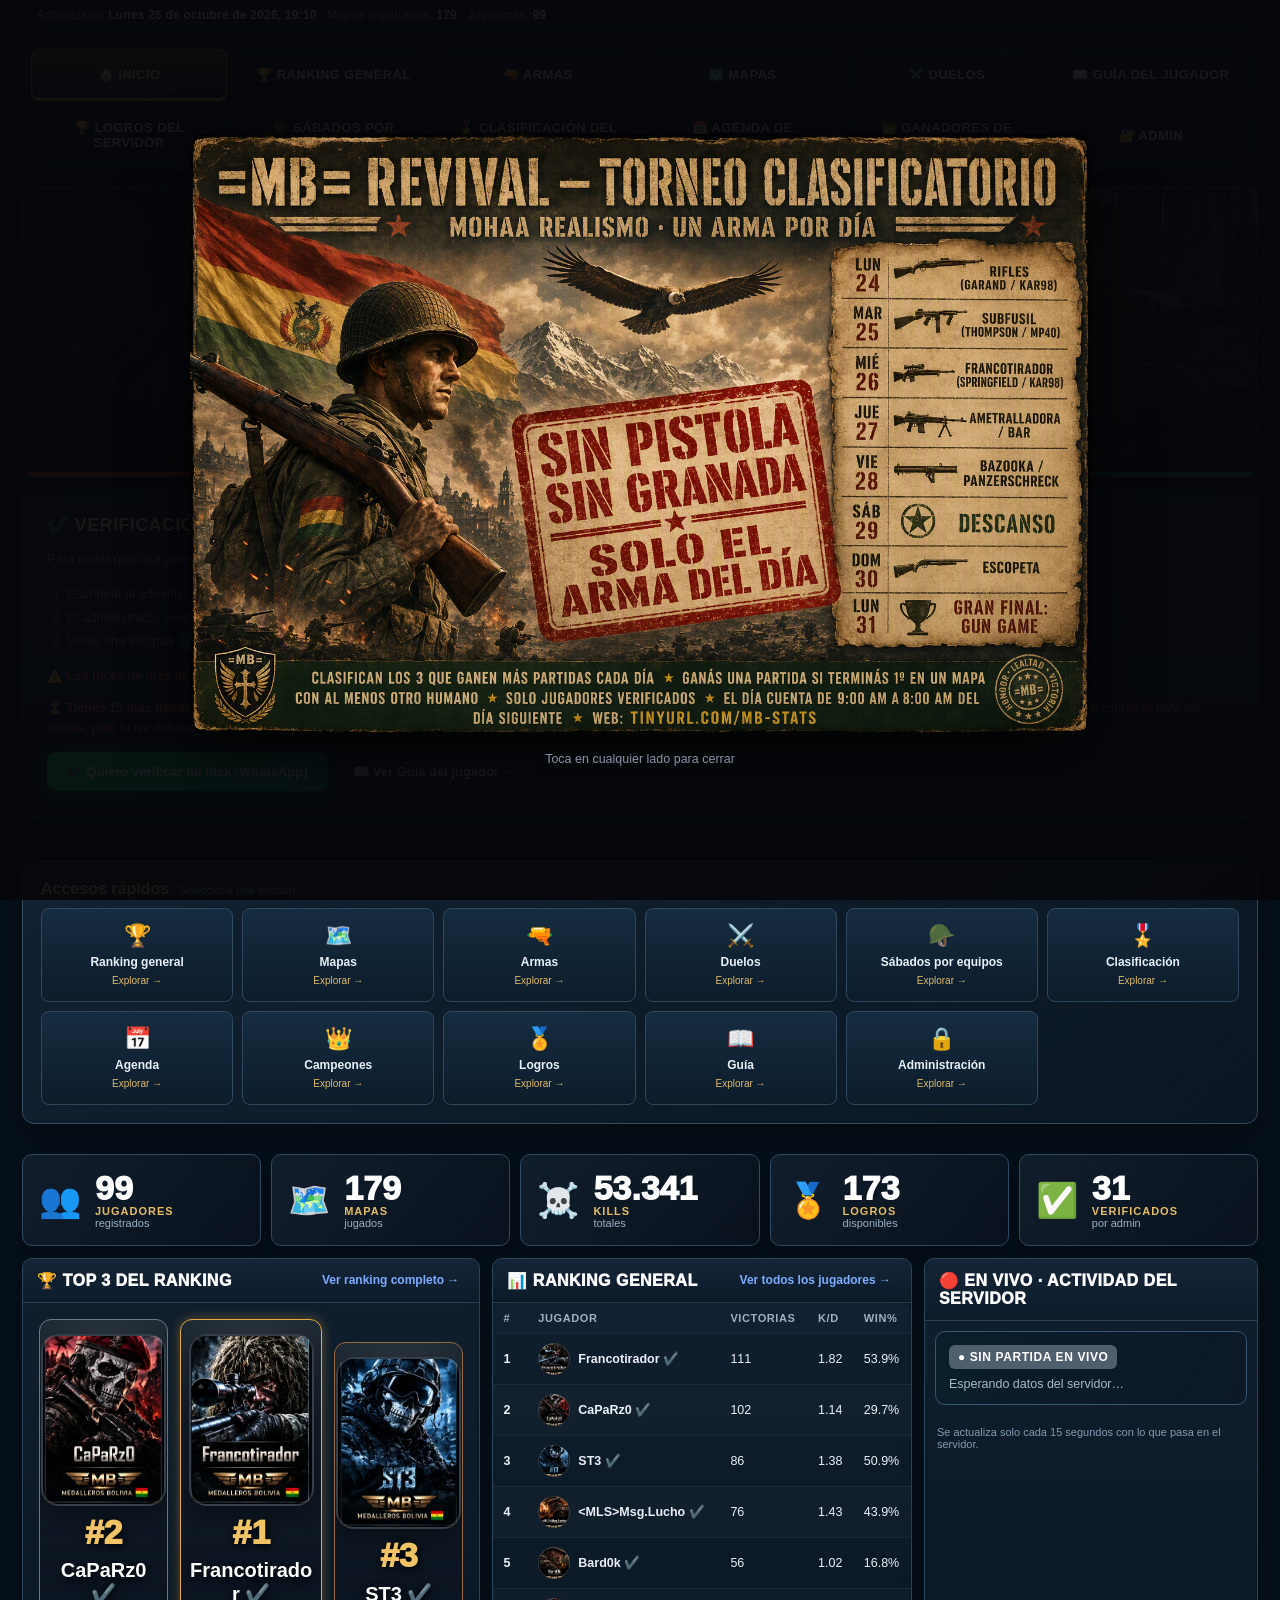
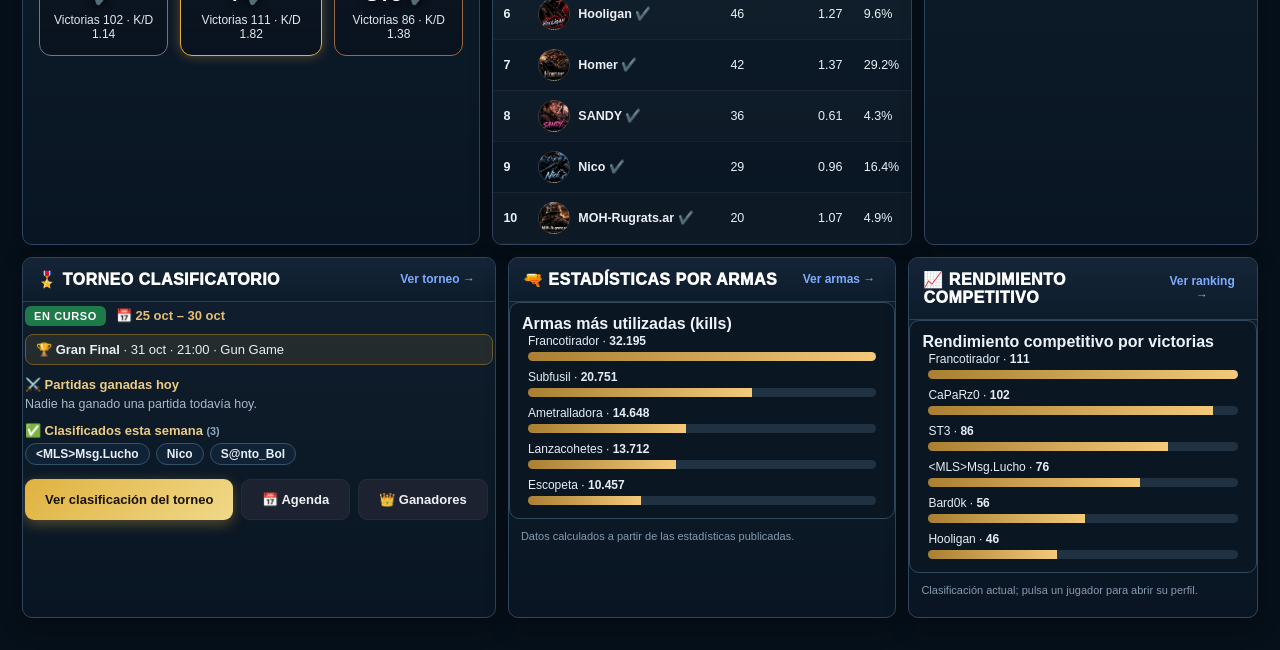
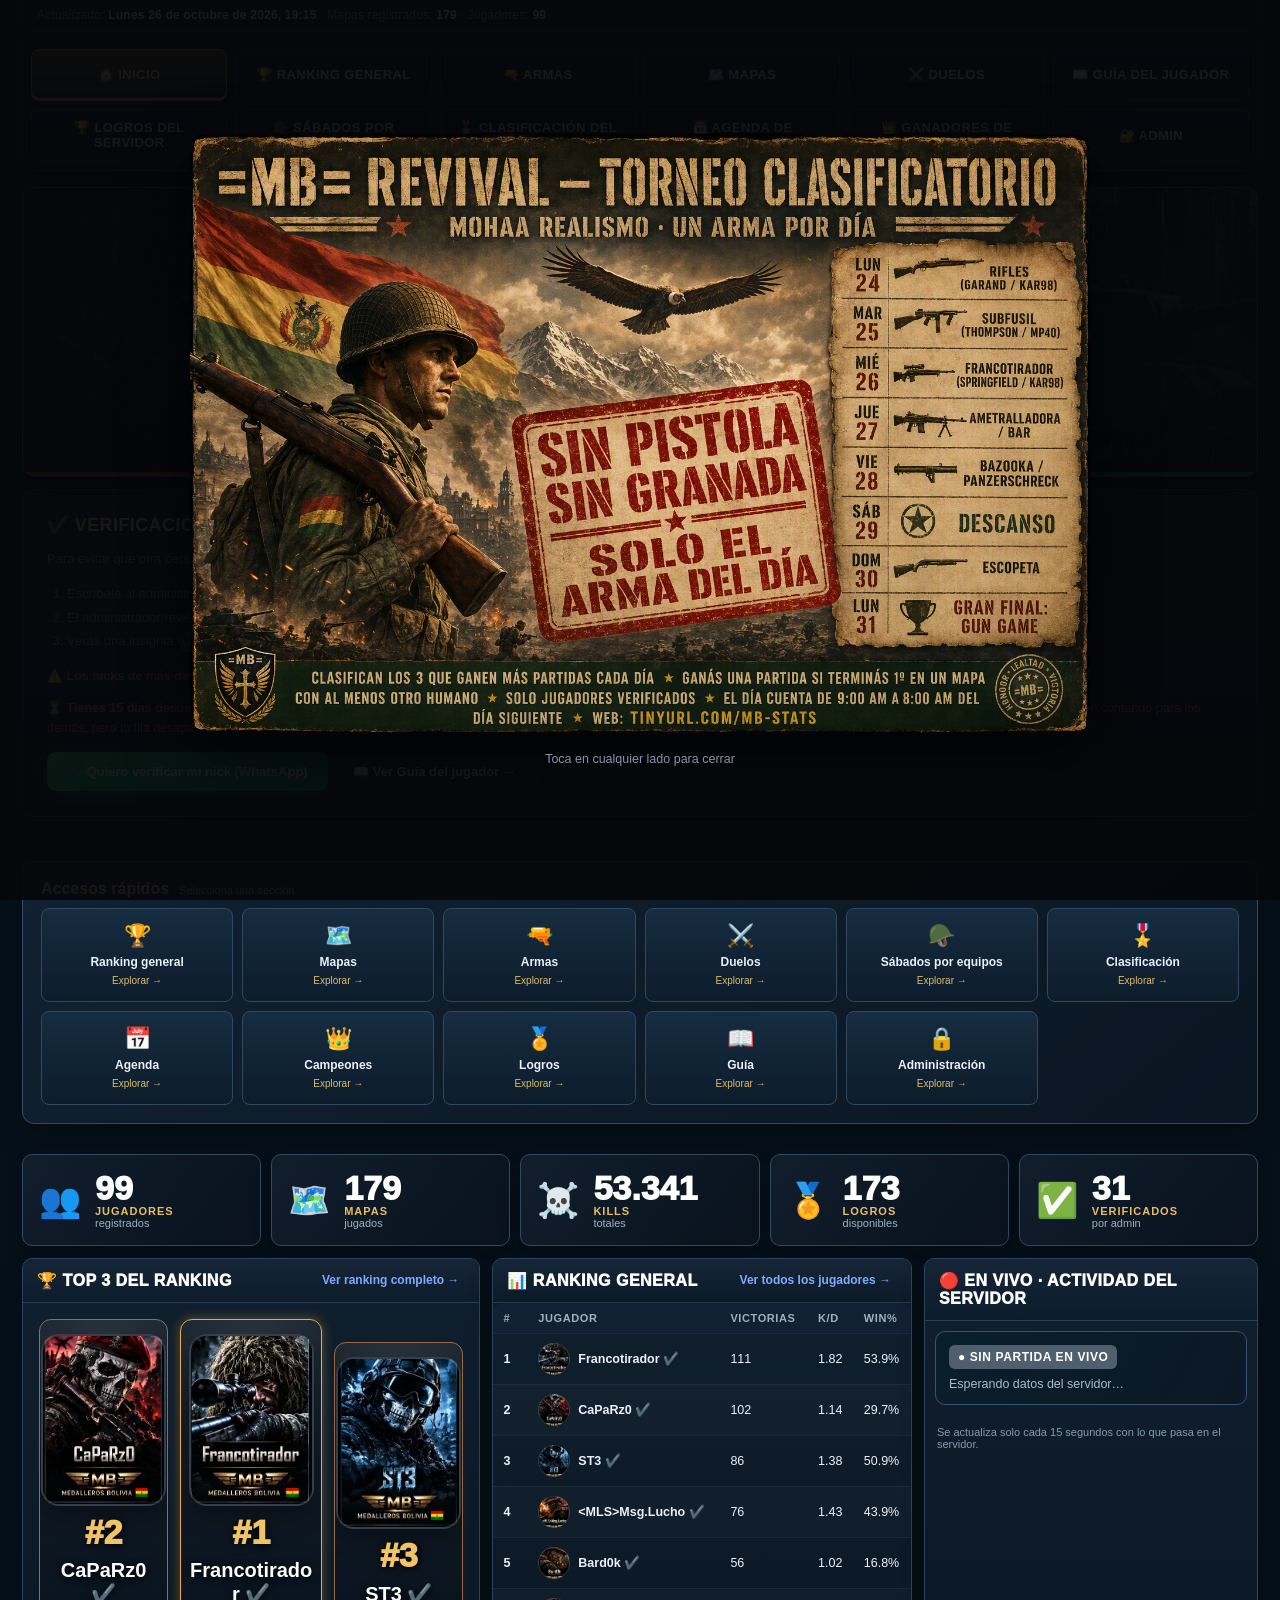
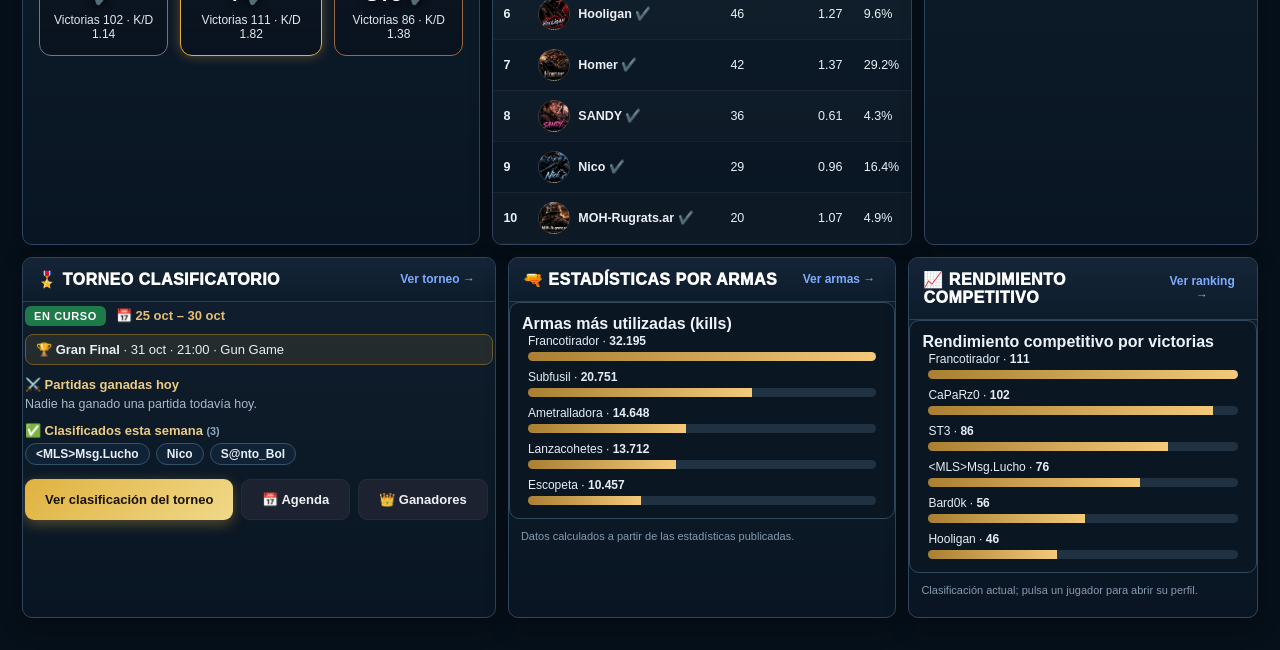
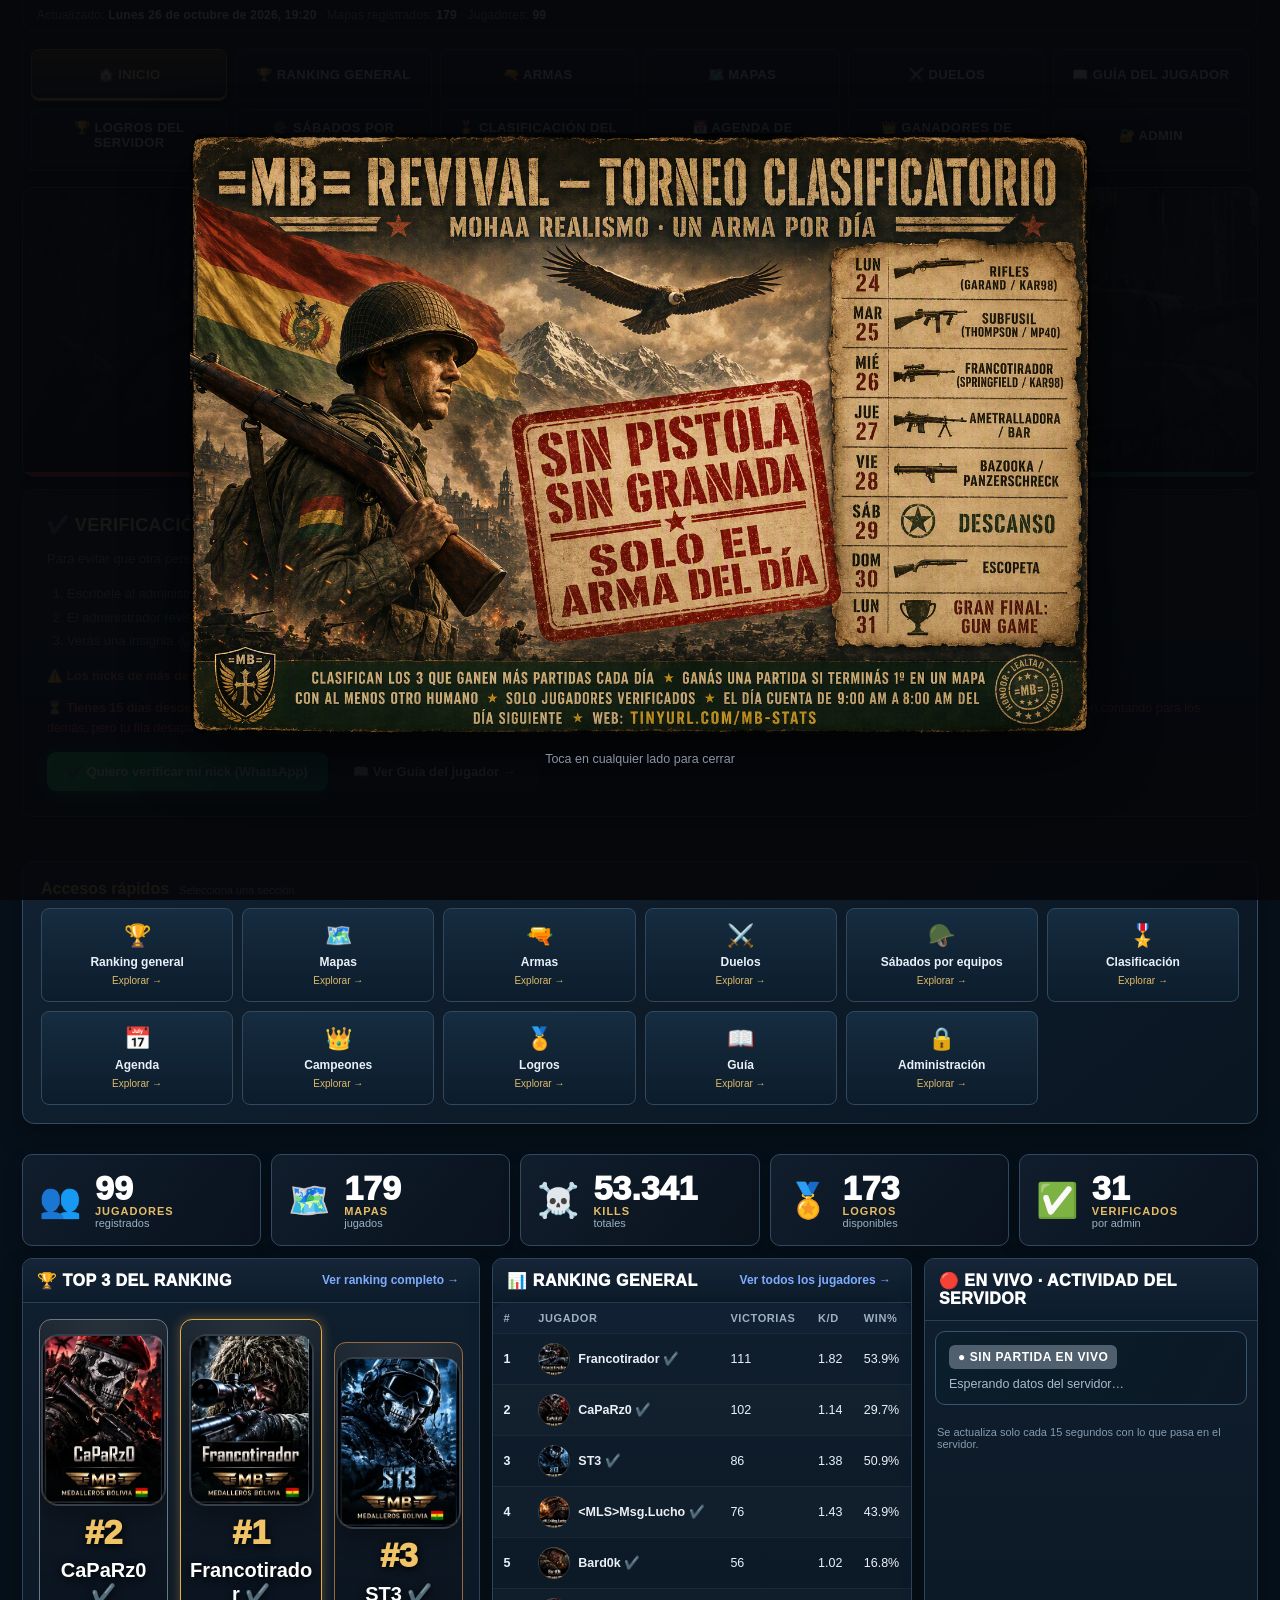
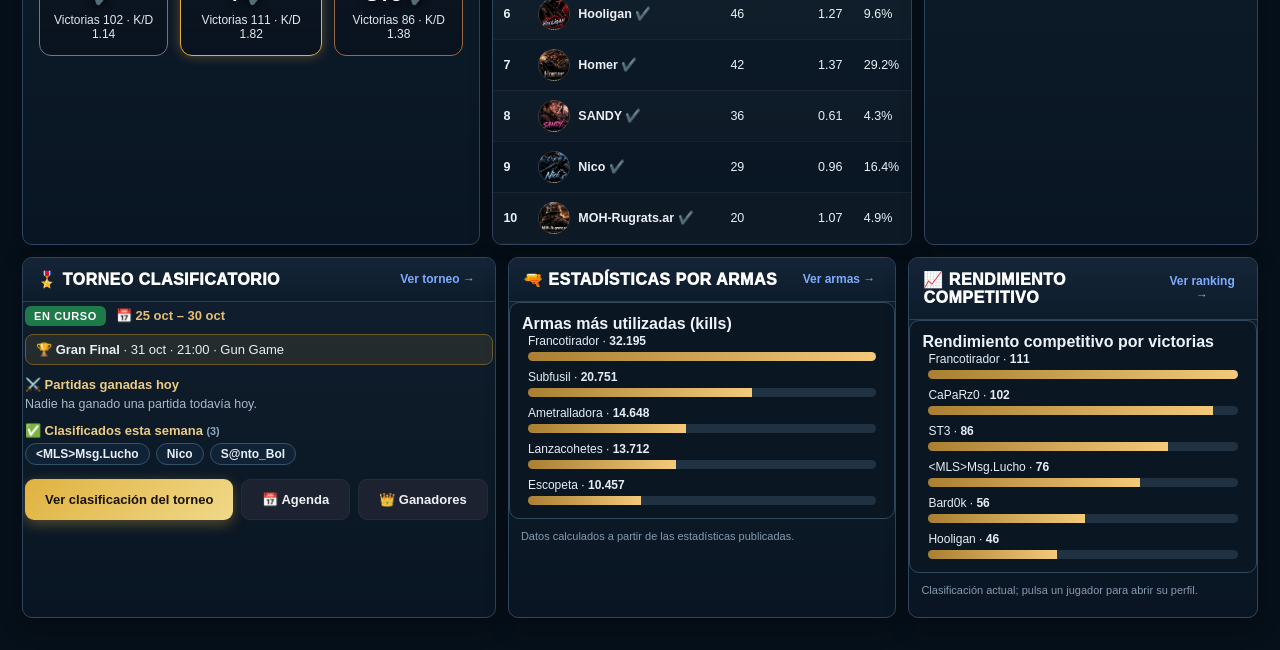
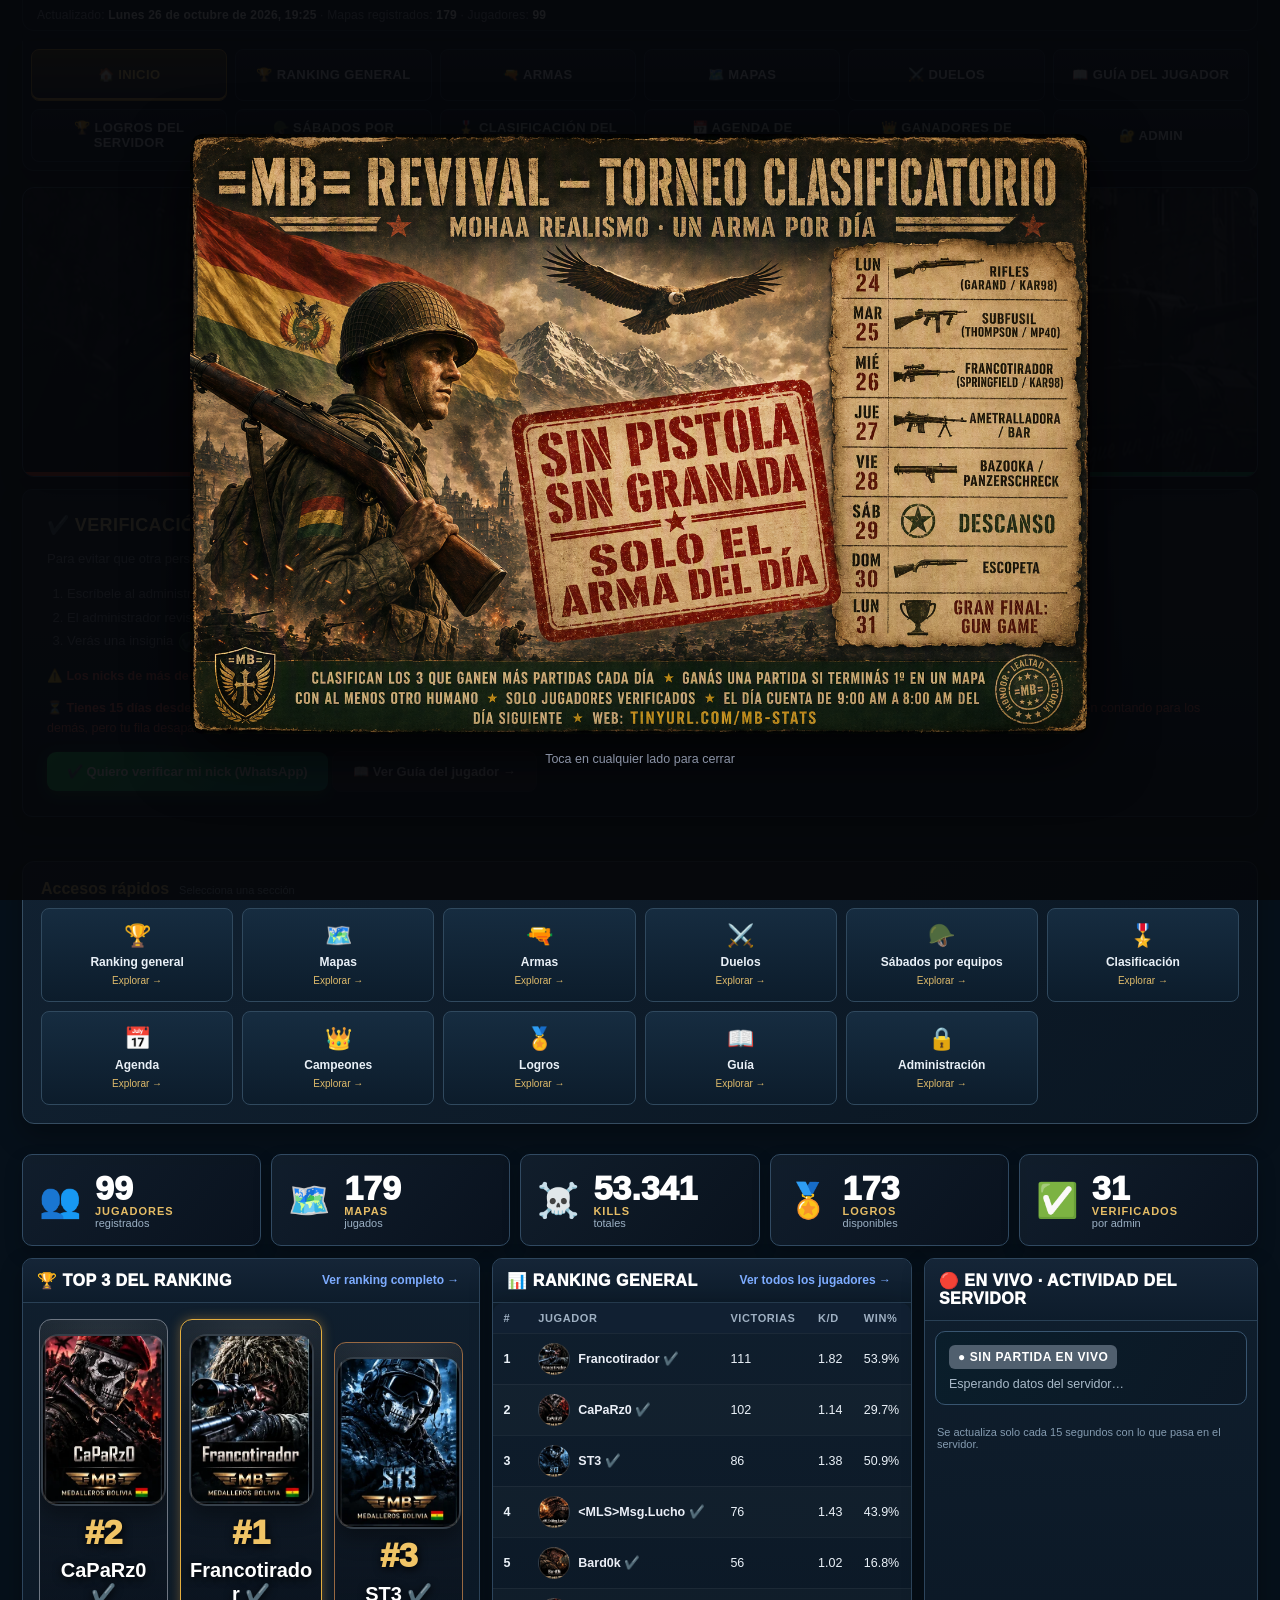
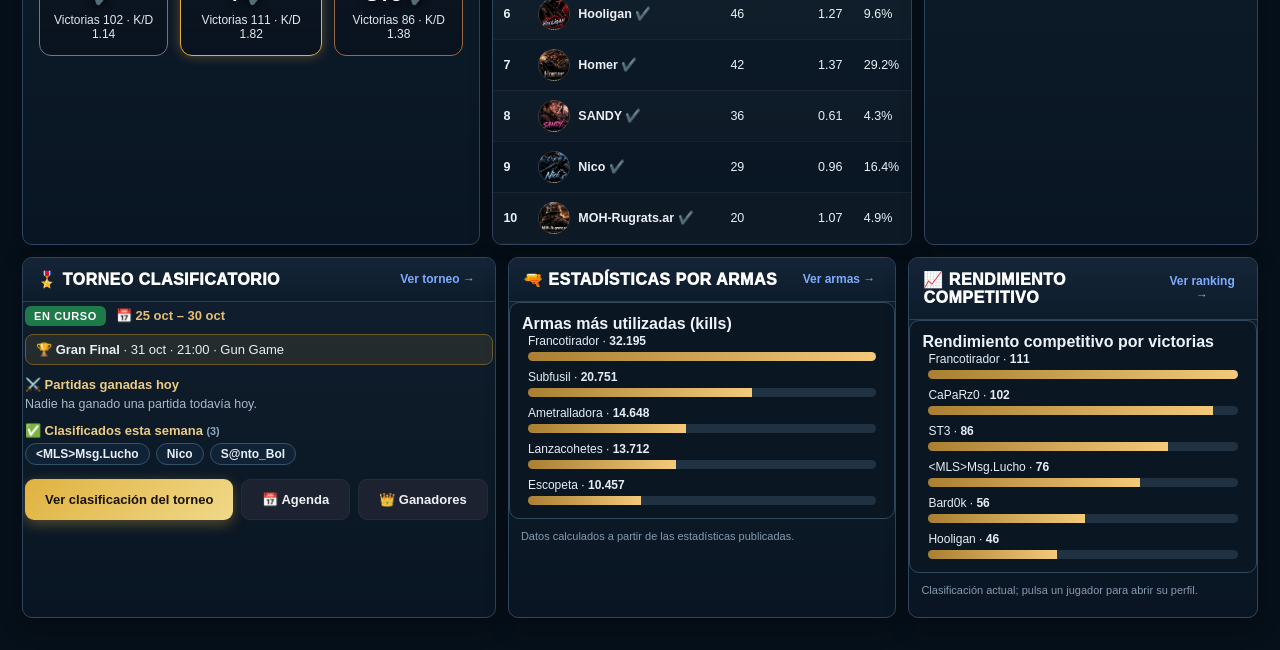
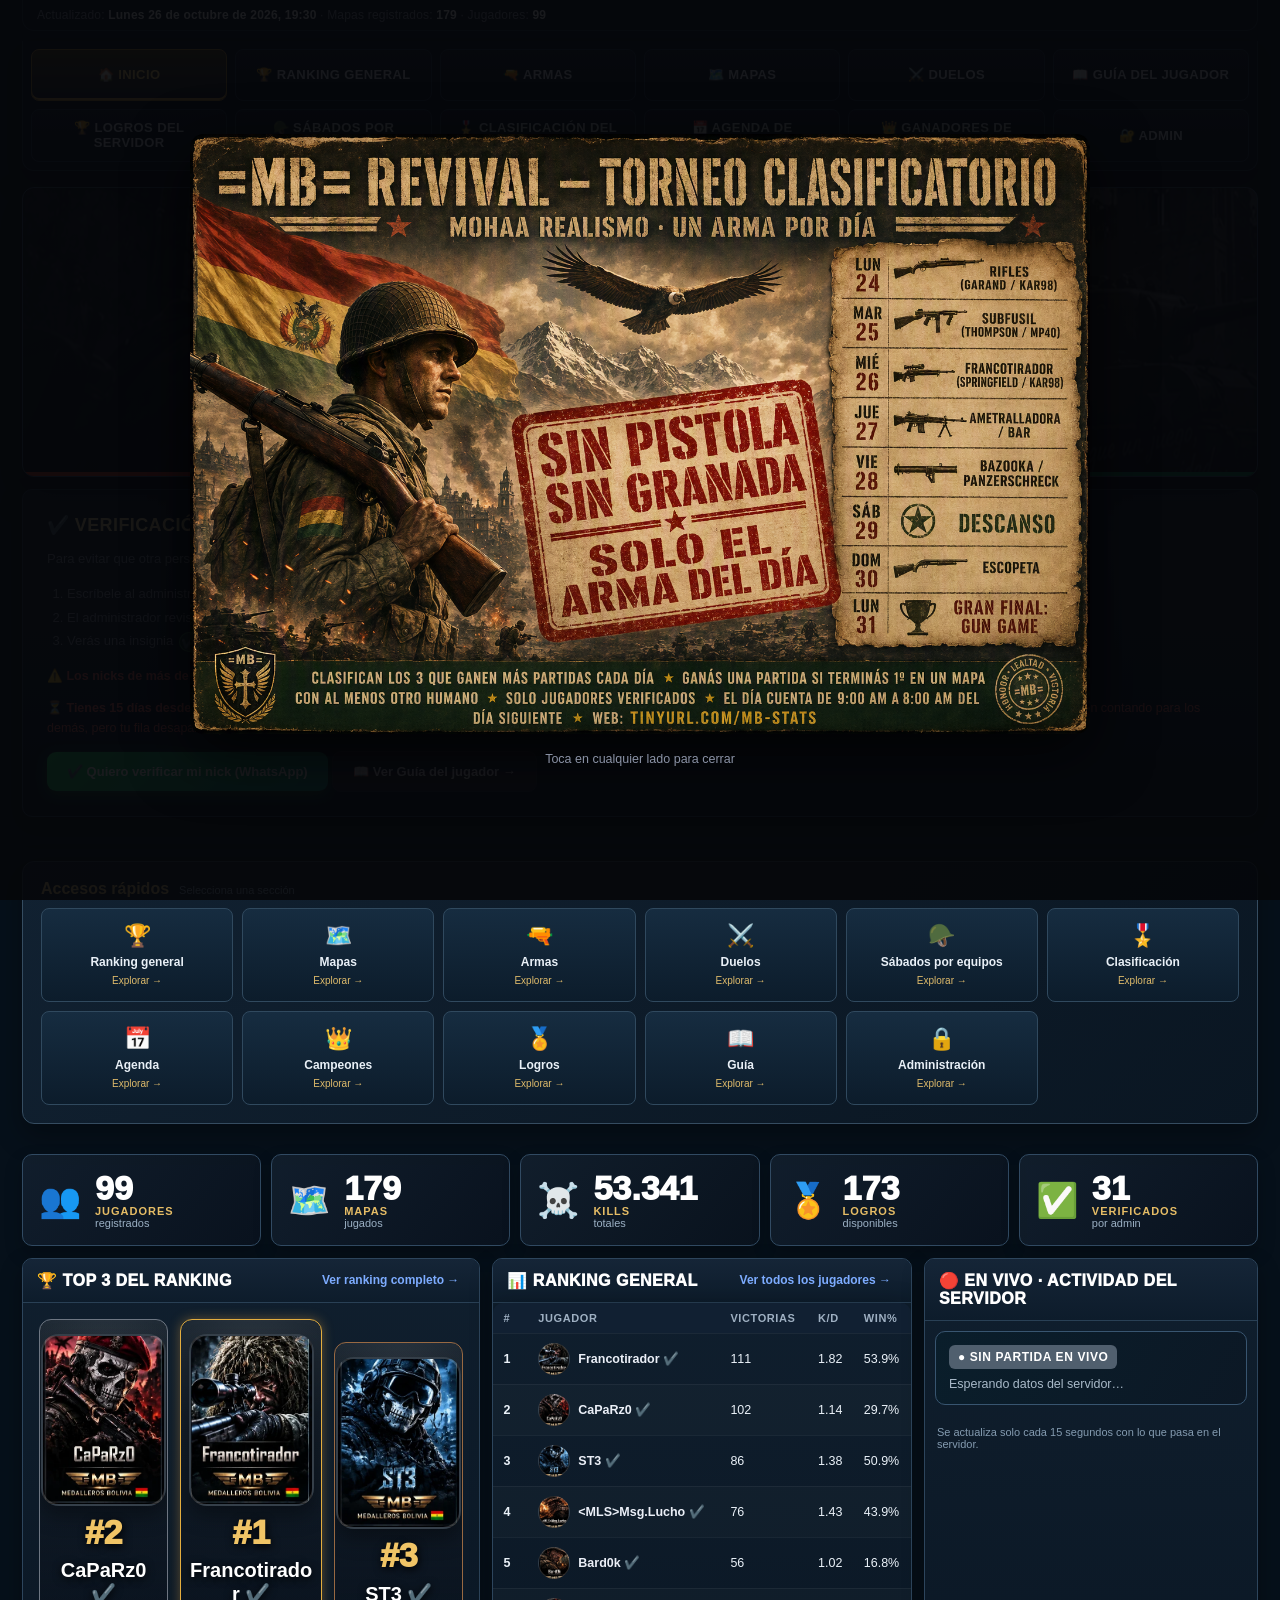
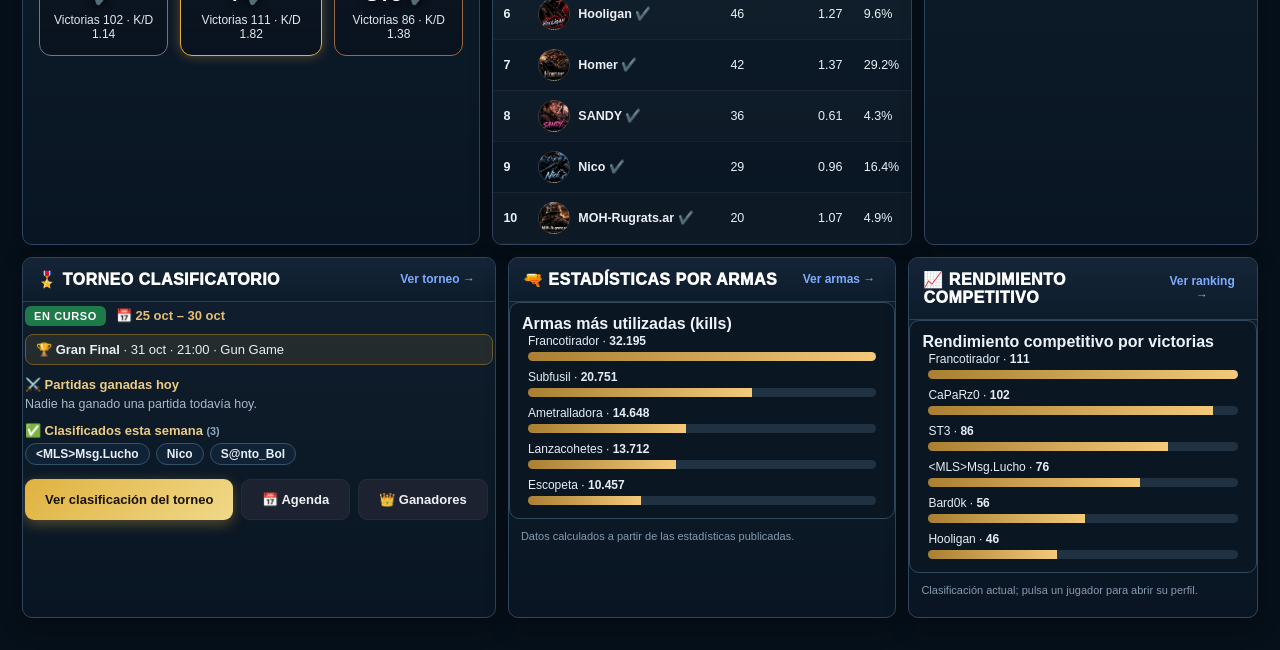
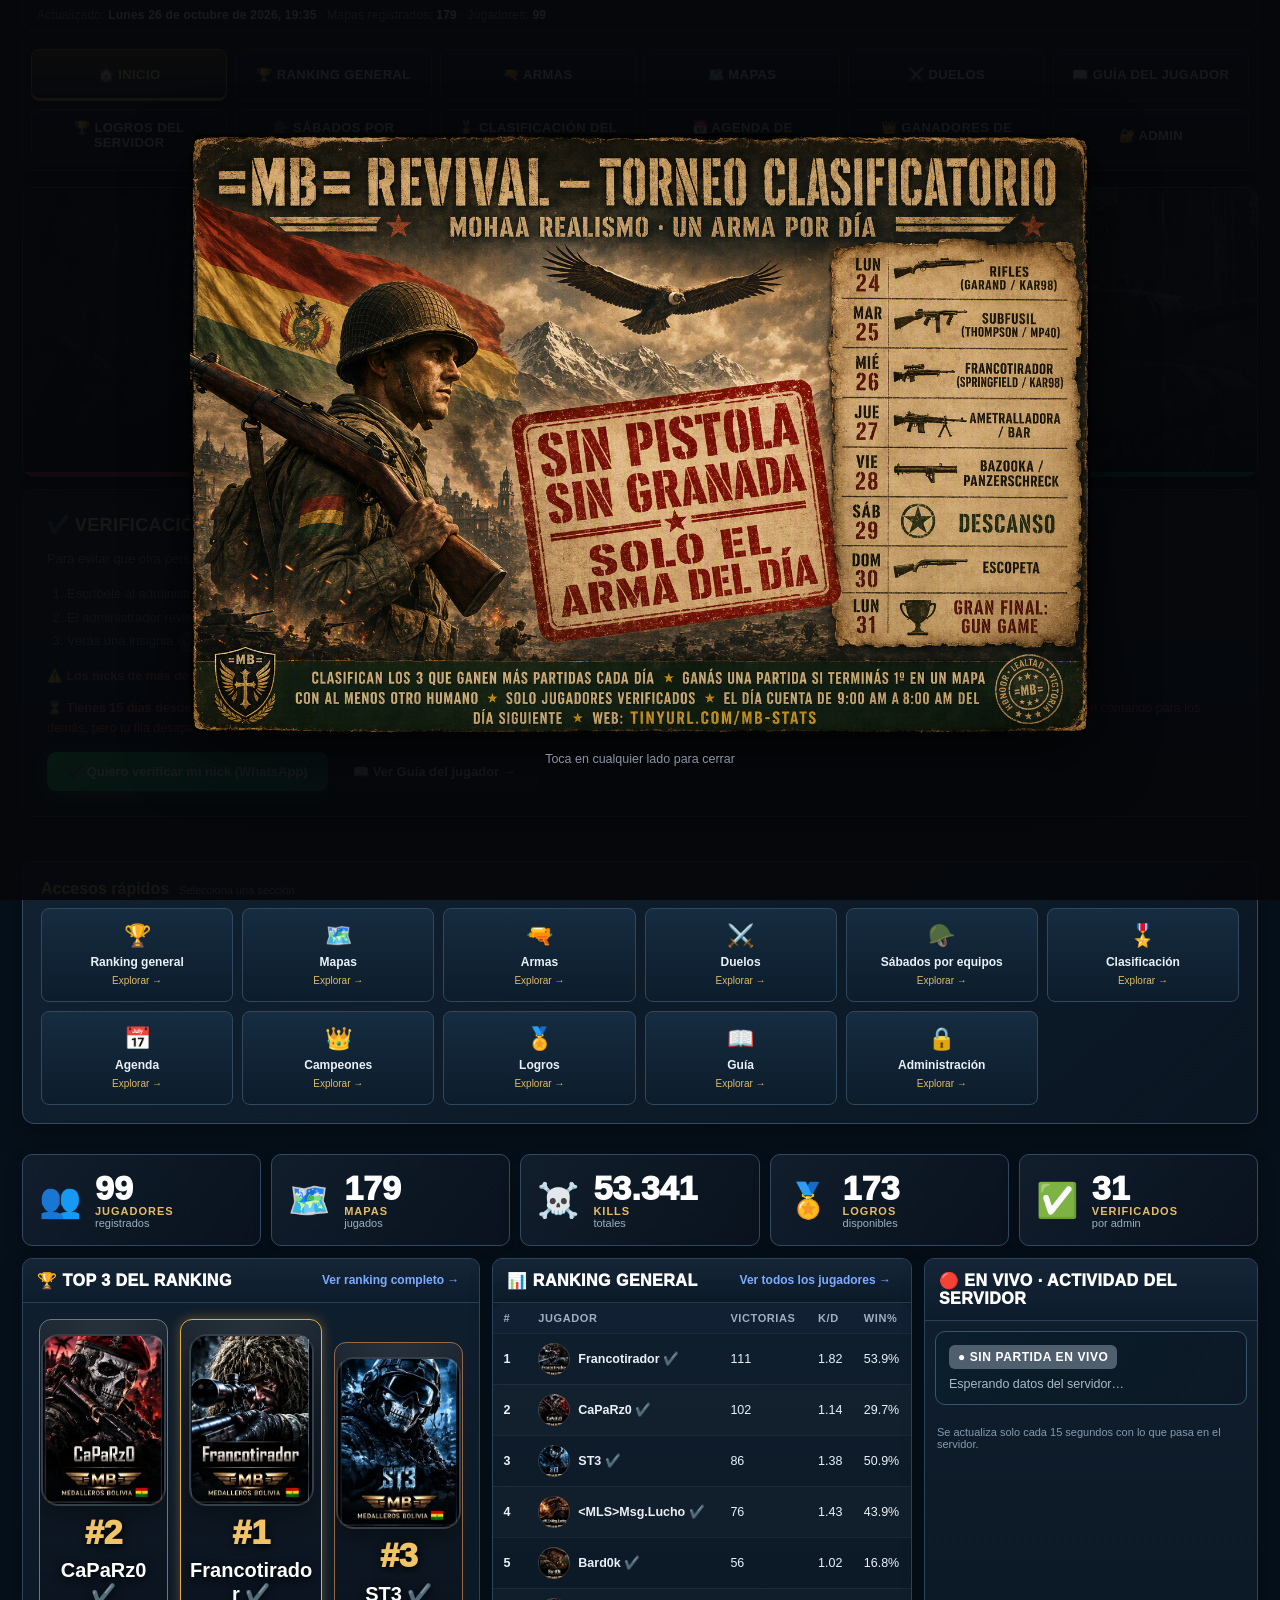
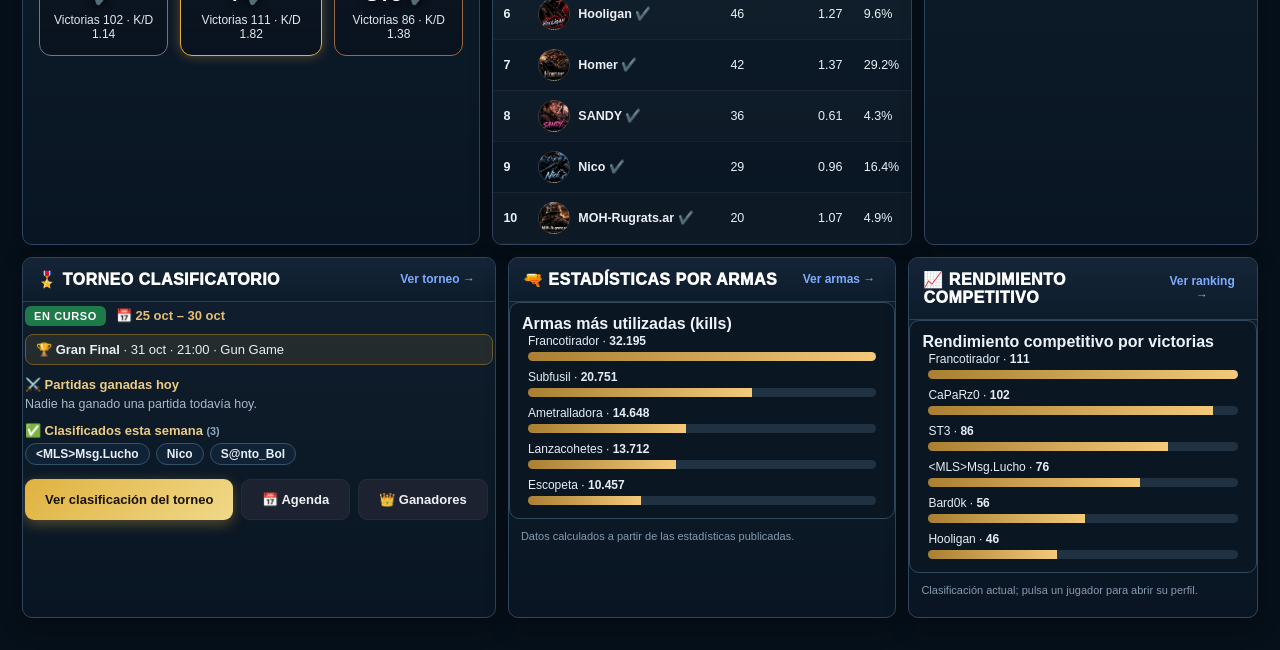
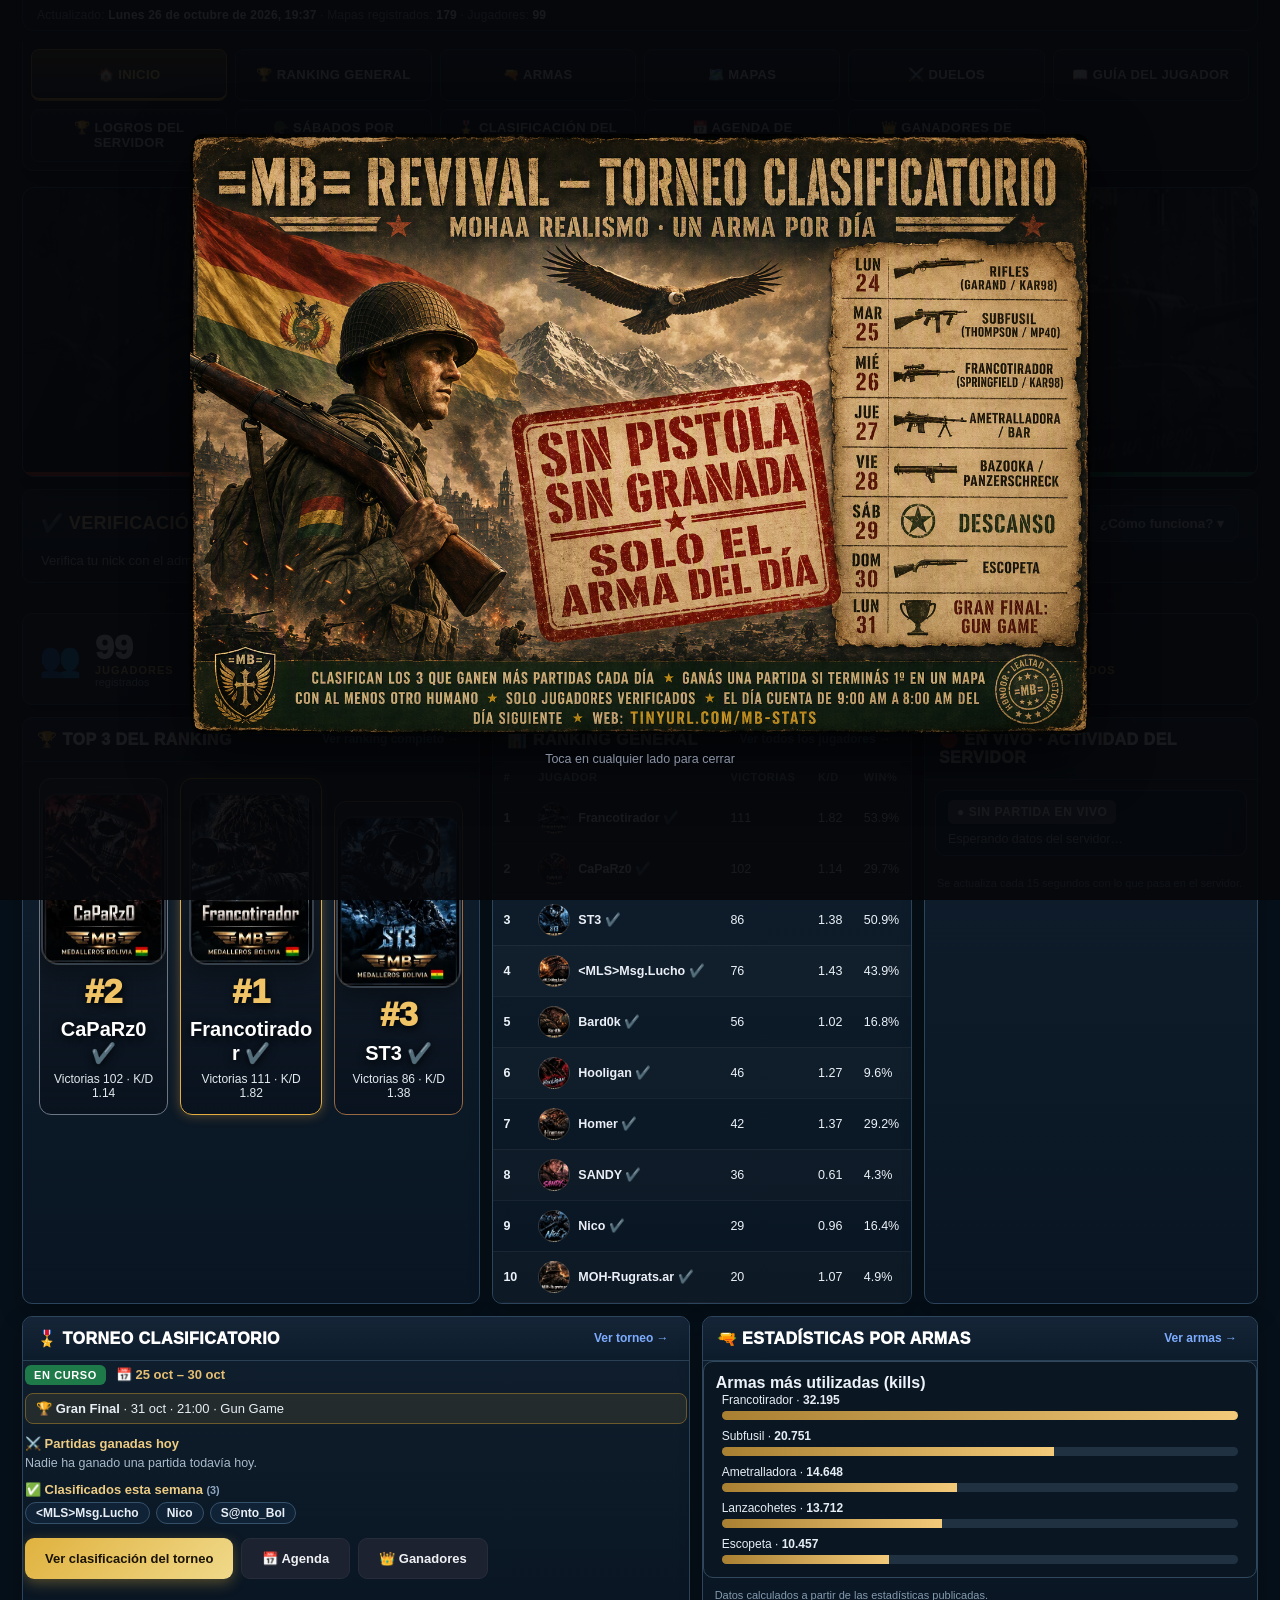
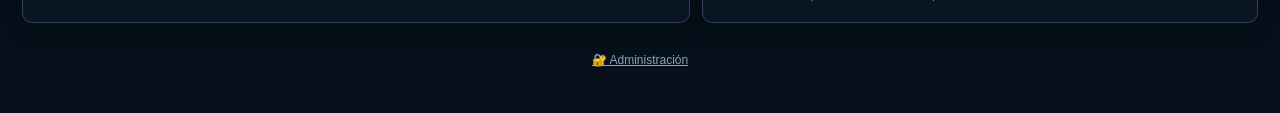
